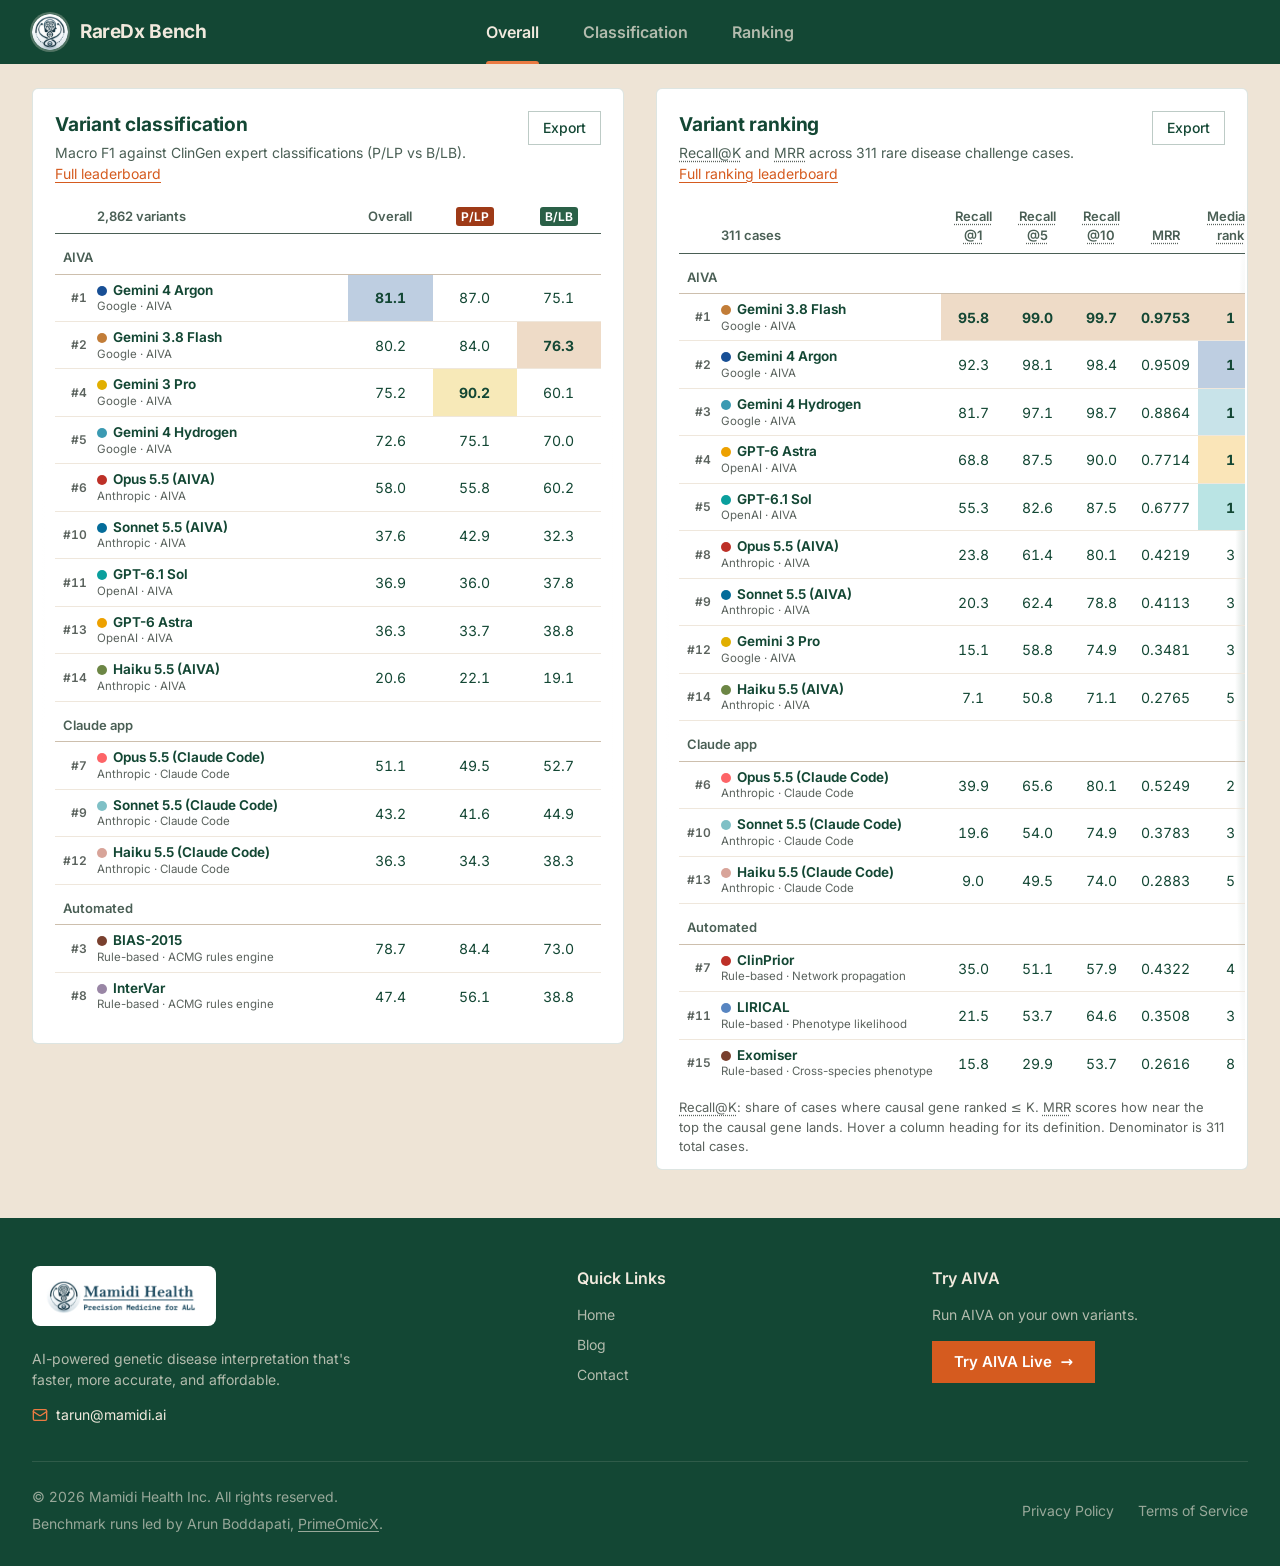
==== dashboard/index.html @ 587b8fe0 "feat(ranking): add metric hover definitions and drop NDCG@10 Add plain language hover definitions fo" ====
<!DOCTYPE html>
<html lang="en">
<head>
<meta charset="UTF-8">
<meta name="viewport" content="width=device-width, initial-scale=1">
<meta http-equiv="Cache-Control" content="no-cache, no-store, must-revalidate">
<meta http-equiv="Pragma" content="no-cache">
<meta http-equiv="Expires" content="0">
<title>RareDx Bench: Rare Disease Diagnostics Benchmark</title>
<link rel="icon" type="image/png" href="[data-uri]">
<style id="fontFaces">@font-face{font-family:'Inter';font-style:normal;font-weight:400 700;font-display:swap;src:url([data-uri]) format('woff2');unicode-range:U+0000-00FF, U+0131, U+0152-0153, U+02BB-02BC, U+02C6, U+02DA, U+02DC, U+0304, U+0308, U+0329, U+2000-206F, U+20AC, U+2122, U+2191, U+2193, U+2212, U+2215, U+FEFF, U+FFFD}
@font-face{font-family:'Source Code Pro';font-style:normal;font-weight:400 700;font-display:swap;src:url([data-uri]) format('woff2');unicode-range:U+0000-00FF, U+0131, U+0152-0153, U+02BB-02BC, U+02C6, U+02DA, U+02DC, U+0304, U+0308, U+0329, U+2000-206F, U+20AC, U+2122, U+2191, U+2193, U+2212, U+2215, U+FEFF, U+FFFD}</style>
<style>
:root {
  color-scheme: light;
  --font: Inter, system-ui, -apple-system, "Segoe UI", Roboto, sans-serif;
  --font-mono: "Source Code Pro", ui-monospace, "SF Mono", Menlo, Consolas, monospace;
  --page: #eee4d6;
  --surface: #ffffff;
  --surface-2: #f7f1e8;
  --text: #134734;
  --text-2: #4a5f55;
  --muted: #5b635e;
  --best-mix: 28%;
  --grid: #efe7dc;
  --axis: #cdbfad;
  --border: rgba(19, 71, 52, 0.14);
  --border-strong: rgba(19, 71, 52, 0.28);
  --s1: #134734;
  --s2: #d55b1f;
  --seq-lo: #f5efe6;
  --seq-hi: #134734;
  --seq-ink: #ffffff;
  --good: #1d7a4c;
  --critical: #c0362c;
  --accent: #d55b1f;
  --accent-ink: #ffffff;
  --focus: #d55b1f;
  /* ACMG tiers, pathogenic to benign: dark ends, light centre */
  --tier-p: #9e3a17;
  --tier-lp: #e3a07a;
  --tier-vus: #d3c6b0;
  --tier-lb: #9cc0a8;
  --tier-b: #2a6047;
}

* { box-sizing: border-box; }
/* No elastic overscroll: on macOS it pulls the page past its edges and shows
   the beige page colour above the green header. */
html { -webkit-text-size-adjust: 100%; overscroll-behavior-y: none; }
body {
  margin: 0;
  background: var(--page);
  color: var(--text);
  font: 15px/1.5 var(--font);
  font-feature-settings: "cv11", "ss01";
  -webkit-font-smoothing: antialiased;
}
.mono { font-family: var(--font-mono); font-size: 13px; }
.num { font-variant-numeric: tabular-nums; }
button, input, select { font: inherit; color: inherit; }
:focus-visible { outline: 2px solid var(--focus); outline-offset: 2px; border-radius: 4px; }
[hidden] { display: none !important; }
.sr-only { position: absolute; width: 1px; height: 1px; padding: 0; margin: -1px; overflow: hidden; clip: rect(0, 0, 0, 0); white-space: nowrap; border: 0; }

.wrap { max-width: 1680px; margin: 0 auto; padding: 0 16px; }
@media (min-width: 768px) { .wrap { padding: 0 32px; } }

/* Header: the green bar holds the benchmark tabs (centred) and system buttons */
.app-header, .site-footer {
  --bar: #134734; --bar-ink: #f1e9dd; --bar-ink-2: rgba(241, 233, 221, 0.72);
  --bar-line: rgba(241, 233, 221, 0.28); --bar-accent: #ea7a42;
  background: var(--bar); color: var(--bar-ink);
}
.app-header :focus-visible { outline-color: var(--bar-ink); }
.bar { display: grid; grid-template-columns: minmax(0, 1fr) auto minmax(0, 1fr); align-items: stretch; column-gap: 24px; min-height: 64px; }
.brand { display: flex; align-items: center; gap: 12px; min-width: 0; justify-self: start; }
.brand-logo { display: block; flex-shrink: 0; border-radius: 50%; box-shadow: 0 0 0 2px var(--bar-line); }
.brand-logo img { display: block; width: 36px; height: 36px; border-radius: 50%; }
.brand h1 { margin: 0; font-size: 19px; font-weight: 700; letter-spacing: -0.02em; white-space: nowrap; }
.sections { display: flex; align-items: stretch; gap: 16px; justify-self: center; }
.section-tab {
  appearance: none; background: none; border: 0; position: relative; cursor: pointer;
  padding: 0 14px; min-height: 48px; font-size: 16px; font-weight: 600; color: var(--bar-ink-2); white-space: nowrap;
}
.section-tab::after { content: ""; position: absolute; left: 14px; right: 14px; bottom: 0; height: 3px; border-radius: 3px 3px 0 0; }
.section-tab:hover { color: var(--bar-ink); }
.section-tab[aria-selected="true"] { color: var(--bar-ink); }
.section-tab[aria-selected="true"]::after { background: var(--bar-accent); }
@media (max-width: 640px) {
  .bar { grid-template-columns: minmax(0, 1fr); row-gap: 6px; padding-top: 10px; }
  .sections { grid-column: 1 / -1; grid-row: 2; justify-self: stretch; gap: 0; }
  .section-tab { flex: 1; }
}
.btn {
  appearance: none; border: 1px solid var(--border-strong); background: var(--surface);
  border-radius: 0; padding: 6px 14px; font-size: 14px; font-weight: 500; cursor: pointer;
  line-height: 20px; white-space: nowrap;
}
.btn:hover { background: var(--surface-2); }
.btn-primary { background: var(--accent); color: var(--accent-ink); border-color: var(--accent); font-weight: 600; }
.btn-primary:hover { background: color-mix(in srgb, var(--accent) 88%, #000); border-color: color-mix(in srgb, var(--accent) 88%, #000); }

/* View bar: a white strip under the header. The views sit in a centred
   segmented switch, lined up with the benchmark tabs above; downloads sit right. */
.tab-bar { background: var(--surface); border-bottom: 1px solid var(--border); position: sticky; top: 0; z-index: 20; }
.viewrow { display: grid; grid-template-columns: minmax(0, 1fr) auto minmax(0, 1fr); align-items: center; column-gap: 24px; padding-top: 10px; padding-bottom: 10px; }
.viewrow .tabs { grid-column: 2; grid-row: 1; }
/* Each view's own controls (model selection, scale) sit at the left of the strip */
.view-tools { grid-column: 1; grid-row: 1; justify-self: start; min-width: 0; }
.vt { display: none; align-items: center; gap: 8px; }
body[data-tab="leaderboard"] .vt[data-for="leaderboard"],
body[data-tab="categories"] .vt[data-for="leaderboard"],
body[data-tab="confusion"] .vt[data-for="confusion"],
body[data-tab="criteria"] .vt[data-for="criteria"],
body[data-tab="ranking"] .vt[data-for="ranking"],
body[data-tab="distractors"] .vt[data-for="distractors"] { display: flex; }
.vt .lb-pick { display: flex; align-items: center; gap: 8px; }
.vt .picker-btn {
  display: inline-flex; align-items: center; gap: 8px; padding: 6px 12px; font-size: 14px; line-height: 20px;
  border-radius: 0; color: var(--text); font-weight: 500;
}
.vt .picker-btn::after {
  content: ""; width: 6px; height: 6px; margin-top: -3px; border-right: 1.5px solid currentColor; border-bottom: 1.5px solid currentColor;
  transform: rotate(45deg); opacity: 0.7;
}
.vt .picker-btn[aria-expanded="true"]::after { transform: rotate(-135deg); margin-top: 3px; }
.vt [id$="AllBtn"] { padding: 6px 4px; border: 0; background: none; color: var(--text-2); text-decoration: underline; text-underline-offset: 3px; }
.vt [id$="AllBtn"]::after { content: none; }
.vt [id$="AllBtn"]:hover { color: var(--text); background: none; }
.vt .seg button { padding-top: 4px; padding-bottom: 4px; }
.bench-actions { grid-column: 3; grid-row: 1; justify-self: end; display: flex; flex-wrap: wrap; align-items: center; gap: 8px; }
.tabs {
  display: inline-flex; gap: 2px; padding: 3px; border-radius: 10px;
  background: var(--surface-2); border: 1px solid var(--border);
  overflow-x: auto; scrollbar-width: none;
}
.tabs::-webkit-scrollbar { display: none; }
.tab {
  appearance: none; background: none; border: 1px solid transparent; border-radius: 7px;
  padding: 6px 18px; font-size: 14px; font-weight: 500; line-height: 20px; color: var(--text-2);
  cursor: pointer; white-space: nowrap; transition: background-color 0.15s, color 0.15s;
}
.tab:hover { color: var(--text); background: rgba(19, 71, 52, 0.05); }
.tab[aria-selected="true"] {
  color: var(--text); font-weight: 600; background: var(--surface); border-color: var(--border-strong);
  box-shadow: 0 1px 2px rgba(19, 71, 52, 0.08);
}
.btn-icon { display: inline-flex; align-items: center; gap: 6px; }
.btn-icon svg { flex-shrink: 0; }

main.wrap { padding-top: 24px; padding-bottom: 48px; }
.view { display: grid; gap: 20px; }
.view-head h2 { margin: 0; font-size: 26px; font-weight: 700; letter-spacing: -0.02em; }
.view-head p { margin: 4px 0 0; color: var(--text-2); max-width: 120ch; }
.view-head .sr-only + p { margin-top: 0; }

/* Panels: every figure sits on a white card; the main figure of each tab
   (.fig-main) gets a larger title. */
.card { background: var(--surface); border: 1px solid var(--border); border-radius: 6px; padding: 22px; min-width: 0; }
.card.fig-main + .card { margin-top: 12px; }
.fig-main .card-head h3 { font-size: 19px; }

/* ACMG tier chips */
.tier { display: inline-block; min-width: 30px; padding: 0 5px; border-radius: 3px; font-size: 12px; font-weight: 650; line-height: 19px; text-align: center; white-space: nowrap; background: var(--t); color: var(--t-ink); }
.tier-p { --t: var(--tier-p); --t-ink: #ffffff; }
.tier-lp { --t: var(--tier-lp); --t-ink: var(--text); }
.tier-vus { --t: var(--tier-vus); --t-ink: var(--text); }
.tier-lb { --t: var(--tier-lb); --t-ink: var(--text); }
.tier-b { --t: var(--tier-b); --t-ink: #ffffff; }
.card-head { display: flex; flex-wrap: wrap; gap: 12px; align-items: flex-start; justify-content: space-between; margin-bottom: 16px; }
.card-head h3 { margin: 0; font-size: 17px; font-weight: 700; letter-spacing: -0.01em; }
.card-head p { margin: 2px 0 0; color: var(--text-2); font-size: 14px; max-width: 120ch; }
.card-head > div:first-child { flex: 1 1 320px; min-width: 0; }
.controls { display: flex; flex-wrap: wrap; gap: 8px; align-items: center; }
.grid-2 { display: grid; gap: 20px; grid-template-columns: minmax(0, 1fr); }
@media (min-width: 1024px) { .grid-2 { grid-template-columns: repeat(2, minmax(0, 1fr)); } }
.note { color: var(--muted); font-size: 13px; margin: 12px 0 0; }

/* Form controls */
.seg { flex-wrap: wrap; max-width: 100%; display: inline-flex; border: 1px solid var(--border-strong); border-radius: 2px; padding: 2px; gap: 2px; background: var(--surface); }
.seg button { appearance: none; border: 0; background: none; padding: 3px 10px; border-radius: 0; font-size: 13px; font-weight: 500; color: var(--text-2); cursor: pointer; white-space: nowrap; }
.seg button:hover { color: var(--text); }
.seg button[aria-pressed="true"] { background: var(--text); color: var(--surface); }
.field { display: grid; gap: 4px; font-size: 13px; color: var(--text-2); }
select, input[type="search"], input[type="text"] {
  border: 1px solid var(--border-strong); background: var(--surface); border-radius: 2px;
  padding: 5px 8px; font-size: 14px; min-height: 32px; max-width: 100%;
}
input[type="search"] { width: 260px; }
.swatch { display: inline-block; width: 10px; height: 10px; border-radius: 50%; vertical-align: -1px; margin-right: 6px; }
.legend { display: flex; flex-wrap: wrap; gap: 14px; font-size: 13px; color: var(--text-2); }

/* Tables */
.table-wrap {
  overflow-x: auto; margin: 0 -20px; padding: 0 20px;
  background:
    linear-gradient(90deg, var(--surface) 30%, transparent) left / 24px 100% no-repeat local,
    linear-gradient(270deg, var(--surface) 30%, transparent) right / 24px 100% no-repeat local,
    radial-gradient(farthest-side at 0 50%, rgba(19, 71, 52, 0.16), transparent) left / 10px 100% no-repeat scroll,
    radial-gradient(farthest-side at 100% 50%, rgba(19, 71, 52, 0.16), transparent) right / 10px 100% no-repeat scroll;
}
table { border-collapse: collapse; width: 100%; font-size: 14px; }
th { text-align: left; font-weight: 500; color: var(--text-2); font-size: 13px; padding: 8px 10px; border-bottom: 1px solid var(--axis); white-space: nowrap; vertical-align: bottom; }
td { padding: 9px 10px; border-bottom: 1px solid var(--grid); vertical-align: middle; }
tbody tr:last-child td { border-bottom: 0; }
th.r, td.r { text-align: right; }
th.c, td.c { text-align: center; }
td.num, th.num { font-variant-numeric: tabular-nums; }
tbody tr.row-link { cursor: pointer; }
tbody tr.row-link:hover td { background: var(--surface-2); }
.th-sort { appearance: none; background: none; border: 0; padding: 0; color: inherit; font: inherit; cursor: pointer; text-align: inherit; display: inline-flex; flex-direction: column; align-items: inherit; }
.th-sort:hover { color: var(--text); }
th[aria-sort] .th-sort { color: var(--text); }
.th-sub { font-size: 12px; color: var(--muted); font-weight: 400; }
.sort-ind { font-size: 11px; margin-left: 2px; }
.model-cell { display: flex; flex-direction: column; min-width: 180px; }
.model-name { font-weight: 600; }
.model-meta { font-size: 13px; color: var(--text-2); }
.rank { color: var(--muted); width: 28px; font-variant-numeric: tabular-nums; }
.pill { display: inline-block; font-size: 12px; font-weight: 500; padding: 0 6px; border-radius: 4px; border: 1px solid var(--border-strong); color: var(--text-2); margin-left: 6px; line-height: 18px; white-space: nowrap; }
.inline-bar { display: inline-flex; align-items: center; gap: 8px; justify-content: flex-end; }
.inline-bar .track { width: 72px; height: 6px; border-radius: 3px; background: var(--grid); overflow: hidden; }
.inline-bar .fill { display: block; height: 100%; background: var(--s1); border-radius: 0 3px 3px 0; }
.pos { color: var(--good); }
.neg { color: var(--critical); }

/* Heatmap tables */
table.heat td.h { text-align: center; font-variant-numeric: tabular-nums; border: 2px solid var(--surface); border-radius: 4px; padding: 7px 6px; min-width: 56px; font-size: 13px; }
table.heat th.colh { text-align: center; white-space: normal; min-width: 64px; max-width: 96px; line-height: 1.3; }
table.heat td.rowh { white-space: nowrap; font-weight: 500; border-bottom: 0; }
table.heat td { border-bottom: 0; }
table.heat tr.group td { font-size: 13px; font-weight: 600; color: var(--text-2); padding-top: 14px; }
.scale { display: flex; align-items: center; gap: 8px; font-size: 13px; color: var(--text-2); }
.scale .ramp { width: 120px; height: 8px; border-radius: 4px; background: linear-gradient(90deg, var(--seq-lo), var(--seq-hi)); border: 1px solid var(--border); }

/* Confusion matrix */
/* Square cells (size set per table by confusionTable); each matrix is as wide as its cells */
table.cm { width: auto; }
table.cm th.colh, table.cm td.h { width: var(--cm-cell); min-width: var(--cm-cell); max-width: var(--cm-cell); }
table.cm td.h { position: relative; height: var(--cm-cell); padding: 0; }
table.cm tfoot th { border-bottom: 0; vertical-align: top; }
table.cm th.cm-axt { text-align: center; font-size: 13px; font-weight: 600; color: var(--text-2); padding: 2px 0 0; border-bottom: 0; }
table.cm td.cm-ylab { width: 20px; padding: 0 2px 0 0; vertical-align: middle; }
table.cm td.cm-ylab svg { display: block; overflow: visible; }
.cm-ylab text { fill: var(--text-2); font-size: 13px; font-weight: 600; }
table.cm td.diag { font-weight: 650; }
table.cm td.xdir { background: color-mix(in srgb, var(--critical) 16%, var(--surface)); color: var(--critical); font-weight: 650; }
.cm-lab { font-size: 13px; font-weight: 650; color: var(--text); white-space: nowrap; }
table.cm td.rowh { text-align: right; padding-right: 8px; }
.cm-title { font-size: 14px; font-weight: 600; margin: 0 0 10px; display: flex; align-items: center; }

.empty { color: var(--muted); padding: 24px 0; text-align: center; }
/* Tooltip */
#tip {
  position: fixed; z-index: 100; pointer-events: none; max-width: 300px;
  background: var(--text); color: var(--surface); font-size: 13px; line-height: 1.45;
  padding: 7px 9px; border-radius: 6px; white-space: pre-line; font-variant-numeric: tabular-nums;
}

/* Dialog */
.btn:disabled { opacity: 0.5; cursor: default; }
.toast { position: fixed; bottom: 20px; left: 50%; transform: translateX(-50%); background: var(--text); color: var(--surface); padding: 9px 14px; border-radius: 8px; font-size: 14px; z-index: 110; max-width: calc(100vw - 32px); }

.page-note { margin: 0; color: var(--muted); font-size: 13px; padding-top: 24px; }
.page-note:empty { display: none; }

/* Site footer: the company footer from mamidi.ai, plus the benchmark's provenance */
.site-footer :focus-visible { outline-color: var(--bar-ink); }
.sf-grid { display: grid; grid-template-columns: minmax(0, 1.6fr) minmax(0, 1fr) minmax(0, 1fr); gap: 32px 40px; padding: 48px 0 32px; }
.site-footer h3 { margin: 0 0 14px; font-size: 16px; font-weight: 600; color: var(--bar-ink); }
.site-footer p, .site-footer li { font-size: 14px; color: var(--bar-ink-2); }
.site-footer p { margin: 0; }
.site-footer ul { list-style: none; margin: 0; padding: 0; display: grid; gap: 9px; }
.site-footer a { color: var(--bar-ink-2); text-decoration: none; transition: color 0.15s; }
.site-footer a:hover { color: var(--bar-accent); }
.sf-brand .sf-mail { color: var(--bar-ink); }
.sf-logo { display: inline-block; margin-bottom: 16px; padding: 10px 12px; background: #ffffff; border-radius: 8px; }
.sf-logo img { display: block; height: 40px; width: auto; }
.sf-brand p { max-width: 36ch; margin-bottom: 14px; }
.sf-mail { display: inline-flex; align-items: center; gap: 8px; font-size: 14px; }
.sf-mail svg { color: var(--bar-accent); flex-shrink: 0; }
.sf-bottom { display: flex; flex-wrap: wrap; align-items: center; justify-content: space-between; gap: 12px 24px; padding: 24px 0 32px; border-top: 1px solid rgba(241, 233, 221, 0.12); }
.sf-bottom p, .sf-bottom a { font-size: 14px; color: rgba(241, 233, 221, 0.6); }
.sf-credits { display: grid; gap: 6px; }
.sf-credits a { text-decoration: underline; text-underline-offset: 2px; }
.sf-legal { display: flex; gap: 24px; }
.sf-cta p { margin-bottom: 16px; }
.site-footer a.sf-btn {
  display: inline-flex; align-items: center; gap: 8px; padding: 10px 22px;
  background: #d55b1f; color: #ffffff; font-size: 15px; font-weight: 600; transition: background-color 0.15s;
}
.site-footer a.sf-btn:hover { background: color-mix(in srgb, #d55b1f 90%, #000); color: #ffffff; }
@media (max-width: 900px) { .sf-grid { grid-template-columns: repeat(2, minmax(0, 1fr)); } .sf-brand { grid-column: 1 / -1; } }
@media (max-width: 560px) { .sf-grid { grid-template-columns: minmax(0, 1fr); padding-top: 36px; } }
.card-head > .legend { order: 10; flex-basis: 100%; }
.card-head > .fig-export { margin-left: auto; }
.card-head > .controls + .fig-export, .card-head > .seg + .fig-export, .card-head > .field + .fig-export { margin-left: 0; }
@media (max-width: 767px) { .tab-bar { position: static; } }

/* Leaderboard landing */

/* Overall section hides the view bar chrome */
body[data-section="overall"] .tab-bar { display: none; }

/* Section chrome visibility */
body[data-section="ranking"] .cls-only,
body[data-section="overall"] .cls-only,
body[data-section="ranking"] #archivedNote { display: none; }
body:not([data-section="ranking"]) .rk-only { display: none; }
.ov-link { appearance: none; border: 0; background: none; padding: 0; color: var(--accent); font: inherit; cursor: pointer; text-decoration: underline; text-underline-offset: 3px; }
.ov-link:hover { color: color-mix(in srgb, var(--accent) 80%, #000); }
.rank-empty { padding: 48px 24px; text-align: center; }
.rank-empty h3 { margin: 0; font-size: 19px; font-weight: 700; }
.rank-empty p { margin: 6px auto 0; color: var(--text-2); max-width: 52ch; }
.lb-card { padding-bottom: 12px; }
table.lb td { padding-top: 13px; padding-bottom: 13px; }
.lb-rank { display: inline-block; min-width: 24px; font-size: 19px; font-weight: 600; font-variant-numeric: tabular-nums; color: var(--muted); }
.lb-rank.top { color: var(--text); }
table.lb .model-name { font-size: 15px; }
table.lb th { vertical-align: bottom; }
table.lb th .th-sort, table.lb th.r > span { display: inline-flex; flex-direction: column; }
table.lb th.r > span + .th-sub { display: block; }
table.lb th.lb-active-h { color: var(--text); width: 30%; }
table.lb td:nth-child(2) { min-width: 240px; }
table.lb .model-meta { white-space: nowrap; }
.lb-bar { display: flex; align-items: center; gap: 10px; min-width: 200px; }
.lb-track { flex: 1; height: 10px; border-radius: 5px; background: var(--grid); overflow: hidden; }
.lb-fill { display: block; height: 100%; border-radius: 5px; }
.lb-val { min-width: 44px; text-align: right; font-size: 16px; font-weight: 600; font-variant-numeric: tabular-nums; }
table.lb td.lb-active { padding-left: 16px; }
table.lb td.lb-best { font-weight: 700; }
table.lb tr.row-link:focus-visible td { background: var(--surface-2); }
table.lb tr.row-link:hover td:nth-child(2) .model-name { text-decoration: underline; text-underline-offset: 3px; }
tr.lb-divider td { text-transform: none; letter-spacing: 0; font-size: 13px; font-weight: 500; }
@media (max-width: 640px) {
  table.cards.lb td.rank { display: flex; justify-content: flex-start; padding-bottom: 0; }
  table.cards.lb td.rank::before { content: "Rank"; margin-right: 8px; align-self: center; }
  table.cards.lb td:nth-child(2) { justify-content: flex-start; text-align: left; padding-bottom: 6px; }
  table.cards.lb td:nth-child(2)::before { content: none; }
  table.cards.lb td:nth-child(2) .model-cell { text-align: left; }
  table.cards.lb td::before { font-weight: 400; }
  table.cards.lb .model-meta { white-space: normal; }
  table.lb .lb-bar { min-width: 0; width: 60%; }
}

/* Model pickers */
@media (max-width: 767px) {
  .viewrow { display: flex; flex-direction: column; align-items: stretch; gap: 8px; }
  .tabs { display: flex; order: 1; }
  .view-tools { order: 2; }
  .vt { flex-wrap: wrap; }
  .bench-actions { order: 3; }
  .tab { flex: 1 0 auto; padding-left: 10px; padding-right: 10px; font-size: 13.5px; }
  .bench-actions .btn { flex: 1 1 auto; justify-content: center; }
}
.chips { display: flex; flex-wrap: wrap; gap: 4px; }

.picker { position: relative; }
.picker-btn { padding: 2px 10px; font-size: 13px; line-height: 18px; border-radius: 999px; }
.picker-pop { position: absolute; z-index: 40; top: calc(100% + 6px); left: 0; width: min(360px, calc(100vw - 32px)); background: var(--surface); border: 1px solid var(--border-strong); border-radius: 14px; box-shadow: 0 12px 32px rgba(0, 0, 0, 0.16); padding: 10px; }
@media (max-width: 640px) { .picker-pop { position: fixed; left: 16px; right: 16px; top: auto; width: auto; } }
.picker-pop input[type="search"] { width: 100%; }
.picker-list { max-height: 340px; overflow-y: auto; margin-top: 8px; }
.pk-group + .pk-group { margin-top: 8px; padding-top: 8px; border-top: 1px solid var(--grid); }
.pk-head { display: flex; justify-content: space-between; align-items: center; font-size: 13px; font-weight: 600; color: var(--text-2); padding: 2px 4px 4px; }
.pk-all { appearance: none; border: 0; background: none; color: var(--focus); font-size: 13px; cursor: pointer; text-transform: none; letter-spacing: 0; font-weight: 500; }
.pk-item { display: grid; grid-template-columns: auto auto minmax(0, 1fr); align-items: center; column-gap: 6px; padding: 5px 4px; border-radius: 6px; font-size: 14px; cursor: pointer; }
.pk-item:hover { background: var(--surface-2); }
.pk-item small { grid-column: 3; font-size: 12px; color: var(--muted); }
.pk-item .swatch { margin: 0; }
.pk-item.off { opacity: 0.45; cursor: default; }
.picker-note { margin: 8px 4px 0; font-size: 12px; color: var(--muted); }

.lb-pick { display: flex; flex-wrap: wrap; align-items: center; justify-content: flex-end; gap: 6px 8px; }

/* Leaderboard table: measures as rows, models as columns */
table.lbt { font-size: 14px; border-collapse: separate; border-spacing: 0; width: auto; }
table.lbt th, table.lbt td { padding: 8px 8px; border-bottom: 1px solid var(--grid); }
table.lbt thead th { vertical-align: bottom; border-bottom: 1.5px solid var(--text-2); }
table.lbt .lbt-first { position: sticky; left: 0; z-index: 2; background: var(--surface); text-align: left; min-width: 200px; width: 1%; white-space: nowrap; }
table.lbt thead .lbt-first { font-size: 13px; font-weight: 600; color: var(--text-2); }
tr.lbt-groups th { border-bottom: 0; padding-bottom: 2px; }
th.lbt-group { text-align: center; font-size: 13px; font-weight: 600; color: var(--text-2); }
th.lbt-group > * { display: block; }
table.lbt .lbt-gs { border-left: 1px solid var(--axis); }
th.lbt-group::after { content: ""; display: block; height: 2px; margin: 4px 6px 0; background: var(--axis); border-radius: 1px; }
th.lbt-nh { text-align: left; font-size: 13px; font-weight: 600; color: var(--text-2); min-width: 80px; width: 1%; white-space: nowrap; padding-left: 12px; padding-right: 18px; }
table.lbt th.lbt-model { text-align: center; min-width: 76px; max-width: 120px; white-space: normal; }
.lbt-name { appearance: none; border: 0; background: none; padding: 0; font: inherit; color: var(--text); cursor: pointer; display: flex; flex-direction: column; align-items: center; gap: 2px; width: 100%; }
button.lbt-name:hover .lbt-label { text-decoration: underline; text-underline-offset: 3px; }
.lbt-name.lbt-static { cursor: default; }
.lbt-rank { font-size: 12px; font-weight: 600; color: var(--muted); font-variant-numeric: tabular-nums; }
.lbt-label { font-size: 13px; font-weight: 650; line-height: 1.3; text-align: center; white-space: normal; overflow-wrap: anywhere; }
.lbt-label .swatch { margin-right: 4px; }
.lbt-meta { font-size: 11.5px; font-weight: 400; color: var(--muted); line-height: 1.3; }
td.lbt-v { text-align: center; font-variant-numeric: tabular-nums; }
td.lbt-v.best { font-weight: 700; }
td.lbt-v.partial { font-style: italic; color: var(--text-2); }
td.lbt-v.na { color: var(--muted); }
td.lbt-n { text-align: left; white-space: nowrap; font-variant-numeric: tabular-nums; color: var(--text-2); font-size: 13px; width: 1%; padding-left: 12px; padding-right: 18px; }
td.lbt-n.small { color: var(--muted); }
.lbt-nv { display: inline-block; min-width: 32px; text-align: right; }
.lbt-nbar { display: inline-block; width: 40px; height: 6px; margin-left: 6px; background: var(--grid); border-radius: 3px; vertical-align: 1px; overflow: hidden; }
.lbt-nbar span { display: block; height: 100%; background: var(--text-2); border-radius: 3px; }
.lbt-row { font-weight: 500; }
td.lbt-first.indent { padding-left: 22px; }
.lbt-row .tier { margin-right: 8px; }
.def-term { cursor: help; text-decoration: underline dotted; text-decoration-color: var(--muted); text-underline-offset: 3px; }
.lbt-dag { color: var(--muted); font-weight: 600; margin-left: 2px; }
tr.lbt-small .lbt-row { color: var(--text-2); }
tr.lbt-overall td { font-size: 15px; }
tr.lbt-overall .lbt-row { font-weight: 700; }
tr.lbt-overall td.lbt-v { font-weight: 650; }
tr.lbt-sec td { font-size: 13px; font-weight: 600; color: var(--text-2); background: var(--surface); padding-top: 16px; padding-bottom: 6px; border-bottom: 1px solid var(--axis); }
@media (max-width: 640px) { table.lbt .lbt-first { min-width: 150px; } .lbt-nbar { display: none; } th.lbt-nh, td.lbt-n { min-width: 56px; } }

/* Leaderboard scatter */
.scatter { display: block; overflow: visible; }
.sc-grid { stroke: var(--grid); stroke-width: 1; }
.sc-axis { stroke: var(--axis); stroke-width: 1; }
.sc-tick { fill: var(--muted); font-size: 12px; }
.sc-axl { fill: var(--text); font-size: 13px; font-weight: 600; }
.sc-lbl { fill: var(--text); font-size: 13px; font-weight: 500; paint-order: stroke; stroke: var(--surface); stroke-width: 4px; stroke-linejoin: round; }
.sc-key { margin-bottom: 10px; }
.sc-pt { cursor: pointer; transition: opacity 0.12s; }
.scatter.hl .sc-pt { opacity: 0.25; }
.scatter.hl .sc-pt.on { opacity: 1; }
.scatter.hl .sc-pt.on circle { stroke-width: 3; }

/* ACMG criteria dot grid: criteria down, models across, dot area = share of variants */
table.cg td.cg-c { padding: 3px 6px; text-align: center; }
table.cg td.cg-c.na { color: var(--muted); }
.cg-cell { display: inline-flex; align-items: center; gap: 4px; vertical-align: middle; }
.cg-dot-box { display: inline-flex; align-items: center; justify-content: center; width: 28px; height: 28px; flex-shrink: 0; }
.cg-dot { display: block; border-radius: 50%; }
.cg-dot.cg-zero { width: 5px; height: 5px; border: 1px solid var(--axis); }
.cg-v { min-width: 30px; text-align: left; font-size: 12px; color: var(--text-2); font-variant-numeric: tabular-nums; }
table.cg td.cg-label { min-width: 72px; white-space: nowrap; line-height: 1.3; padding-top: 5px; padding-bottom: 5px; }
.cg-code { display: inline-block; min-width: 46px; vertical-align: top; font-weight: 600; color: var(--text); }
table.cg tr.cg-str td { font-size: 12px; font-weight: 500; color: var(--muted); padding-top: 10px; padding-bottom: 2px; border-bottom: 0; }
table.cg.compact td.cg-c { padding: 2px 3px; }
.cg-key { display: flex; align-items: center; gap: 14px; font-size: 13px; color: var(--text-2); }
.cg-key > span { display: inline-flex; align-items: center; gap: 2px; }

/* Wide tables: first column stays put while scrolling sideways */
#agreeHeat th:first-child, #agreeHeat td:first-child { position: sticky; left: 0; z-index: 1; background: var(--surface); }

/* Phones: wide tables become one card per row */
@media (max-width: 640px) {
  table.cards thead { display: none; }
  table.cards, table.cards tbody, table.cards tr, table.cards td { display: block; width: 100%; }
  table.cards tr { border: 1px solid var(--border); border-radius: 8px; padding: 8px 12px; margin-bottom: 10px; }
  table.cards tr.grp-row { border: 0; padding: 0; }
  table.cards td { border: 0; padding: 4px 0; display: flex; justify-content: space-between; align-items: flex-start; gap: 12px; text-align: right; position: static !important; background: none !important; }
  table.cards td::before { content: attr(data-label); color: var(--text-2); font-size: 13px; text-align: left; flex-shrink: 0; }
  table.cards td:not([data-label])::before { content: none; }
  table.cards td.rank { display: none; }
  table.cards .model-cell, table.cards .disease { min-width: 0; max-width: none; text-align: right; }
  table.cards .inline-bar .track { display: none; }
  .table-wrap:has(table.cards) { margin: 0; padding: 0; }
}

table.heat.compact td.h { min-width: 26px; height: 26px; padding: 0; }
table.heat.compact th.colh { min-width: 26px; max-width: 56px; font-size: 11px; }

/* Confusion grid and tables */
.cm-grid { display: grid; gap: 40px 48px; grid-template-columns: repeat(auto-fill, minmax(min(100%, 340px), 1fr)); }
tr.row-link.focus td { background: var(--surface-2); }
tr.row-link.focus td:first-child { box-shadow: inset 3px 0 0 var(--mc); }
.grp-toggle { appearance: none; border: 0; background: none; padding: 0; font: inherit; color: inherit; text-transform: inherit; letter-spacing: inherit; cursor: pointer; }
.grp-n { font-weight: 400; color: var(--muted); text-transform: none; letter-spacing: 0; margin-left: 4px; }
.pill-strong { color: var(--text); border-color: var(--text-2); }
.model-name .swatch, .lbl .swatch, .rowh .swatch, .cm-title .swatch { margin-right: 6px; }
th.selcol { color: var(--text); }

/* Exports render on pure white */
:root.exporting-root { --surface: #ffffff; }

/* Figure export */
.fig-export { position: relative; }
.fig-export summary { list-style: none; }
.fig-export summary::-webkit-details-marker { display: none; }
.fig-export .menu {
  position: absolute; right: 0; top: calc(100% + 4px); z-index: 30; min-width: 168px;
  background: var(--surface); border: 1px solid var(--border-strong); border-radius: 8px;
  padding: 4px; display: grid; box-shadow: 0 8px 24px rgba(0, 0, 0, 0.12);
}
.fig-export .menu button { appearance: none; border: 0; background: none; text-align: left; padding: 6px 10px; border-radius: 4px; font-size: 14px; cursor: pointer; }
.fig-export .menu button:hover { background: var(--surface-2); }
.fig-export .menu .menu-note { font-size: 12px; color: var(--muted); padding: 4px 10px 2px; }
.card.exporting .table-wrap { overflow: visible; }


/* Overall: the two snapshot cards side by side; models down the side, measures across */
.ov-grid { display: grid; grid-template-columns: repeat(2, minmax(0, 1fr)); gap: 32px; align-items: start; }
.ov-grid > .card.fig-main + .card { margin-top: 0; }
@media (max-width: 1100px) { .ov-grid { grid-template-columns: minmax(0, 1fr); } }
table.ovt { font-size: 14px; width: 100%; border-collapse: separate; border-spacing: 0; }
table.ovt th, table.ovt td { padding: 7px 8px; border-bottom: 1px solid var(--grid); }
table.ovt thead th { border-bottom: 1.5px solid var(--text-2); font-size: 13px; font-weight: 600; color: var(--text-2); vertical-align: bottom; }
table.ovt th.ovt-m { text-align: center; min-width: 64px; max-width: 150px; white-space: normal; overflow-wrap: anywhere; hyphens: auto; }
table.ovt .ovt-gs { border-left: 1px solid var(--axis); }
table.ovt tr.ovt-groups th { border-bottom: 0; padding-bottom: 2px; }
table.ovt th.ovt-group { text-align: center; font-size: 13px; font-weight: 600; color: var(--text-2); }
table.ovt th.ovt-group::after { content: ""; display: block; height: 2px; margin: 4px 6px 0; background: var(--axis); border-radius: 1px; }
table.ovt .ovt-link { align-items: flex-start; text-align: left; }
table.ovt .ovt-link .ovt-label { text-align: left; }
#lbTable.ovt, #rkTable.ovt { width: auto; }
#lbTable .ovt-name, #rkTable .ovt-name { position: sticky; left: 0; z-index: 2; background: var(--surface); }
table.ovt .ovt-rank { width: 1%; text-align: right; color: var(--muted); font-size: 12px; font-weight: 600; font-variant-numeric: tabular-nums; padding-right: 2px; }
table.ovt .ovt-name { text-align: left; font-weight: 500; color: var(--text); white-space: nowrap; }
table.ovt thead .ovt-name { color: var(--text-2); font-weight: 600; font-size: 13px; }
.ovt-label { display: block; font-size: 13.5px; font-weight: 650; line-height: 1.3; }
table.ovt .lbt-meta { display: block; }
table.ovt tbody tr:last-child > * { border-bottom: 0; }
table.ovt tr.ovt-sec th { text-align: left; font-size: 13px; font-weight: 600; color: var(--text-2); padding-top: 14px; padding-bottom: 6px; border-bottom: 1px solid var(--axis); }
</style>
</head>
<body>

<header class="app-header">
  <div class="wrap bar">
    <div class="brand">
      <a class="brand-logo" href="https://mamidi.ai/" target="_blank" rel="noopener"><img src="[data-uri]" alt="Mamidi Health" width="36" height="36"></a>
      <h1>RareDx Bench</h1>
    </div>
    <nav class="sections" role="tablist" aria-label="Benchmarks">
      <button class="section-tab" role="tab" type="button" data-section="overall">Overall</button>
      <button class="section-tab" role="tab" type="button" data-section="classification">Classification</button>
      <button class="section-tab" role="tab" type="button" data-section="ranking">Ranking</button>
    </nav>
  </div>
</header>

<div class="tab-bar">
  <div class="wrap viewrow">
    <div class="view-tools">
      <div class="vt" data-for="leaderboard">
        <div class="lb-pick">
          <div class="picker">
            <button type="button" class="btn picker-btn" id="lbPickBtn" aria-haspopup="true" aria-expanded="false">Choose models</button>
            <div class="picker-pop" id="lbPickPop" hidden>
              <input type="search" id="lbPickQ" placeholder="Search models" aria-label="Search models">
              <div class="picker-list" id="lbPickList"></div>
              <p class="picker-note">The leaderboard, scatter and agreement heatmap show only the selected models.</p>
            </div>
          </div>
          <button type="button" class="btn picker-btn" id="lbAllBtn" hidden>Show all</button>
        </div>
        <div class="seg" id="lbScaleSeg" role="group" aria-label="Classification scale for every leaderboard figure">
          <button data-v="2" type="button">2-class</button><button data-v="4" type="button">4-class</button>
        </div>
      </div>
      <div class="vt" data-for="confusion">
        <div class="lb-pick">
          <div class="picker">
            <button type="button" class="btn picker-btn" id="cmPickBtn" aria-haspopup="true" aria-expanded="false">Choose models</button>
            <div class="picker-pop" id="cmPickPop" hidden>
              <input type="search" id="cmPickQ" placeholder="Search models" aria-label="Search models">
              <div class="picker-list" id="cmPickList"></div>
              <p class="picker-note">Confusion matrices are drawn for the selected models only.</p>
            </div>
          </div>
          <button type="button" class="btn picker-btn" id="cmAllBtn" hidden>Show all</button>
        </div>
      </div>
      <div class="vt" data-for="criteria">
        <div class="lb-pick">
          <div class="picker">
            <button type="button" class="btn picker-btn" id="critPickBtn" aria-haspopup="true" aria-expanded="false">Choose models</button>
            <div class="picker-pop" id="critPickPop" hidden>
              <input type="search" id="critPickQ" placeholder="Search models" aria-label="Search models">
              <div class="picker-list" id="critPickList"></div>
              <p class="picker-note">The criteria charts show the selected models only.</p>
            </div>
          </div>
          <button type="button" class="btn picker-btn" id="critAllBtn" hidden>Show all</button>
        </div>
      </div>
      <div class="vt rk-only" data-for="distractors">
        <div class="lb-pick">
          <div class="picker">
            <button type="button" class="btn picker-btn" id="dxPickBtn" aria-haspopup="true" aria-expanded="false">Choose models</button>
            <div class="picker-pop" id="dxPickPop" hidden>
              <input type="search" id="dxPickQ" placeholder="Search models" aria-label="Search models">
              <div class="picker-list" id="dxPickList"></div>
              <p class="picker-note">The Why not top 1 chart shows only the selected models.</p>
            </div>
          </div>
          <button type="button" class="btn picker-btn" id="dxAllBtn" hidden>Show all</button>
        </div>
      </div>
      <div class="vt rk-only" data-for="ranking">
        <div class="lb-pick">
          <div class="picker">
            <button type="button" class="btn picker-btn" id="rkPickBtn" aria-haspopup="true" aria-expanded="false">Choose models</button>
            <div class="picker-pop" id="rkPickPop" hidden>
              <input type="search" id="rkPickQ" placeholder="Search models" aria-label="Search models">
              <div class="picker-list" id="rkPickList"></div>
              <p class="picker-note">The ranking leaderboard shows only the selected models.</p>
            </div>
          </div>
          <button type="button" class="btn picker-btn" id="rkAllBtn" hidden>Show all</button>
        </div>
      </div>
    </div>
    <nav class="tabs" role="tablist" aria-label="Views">
      <button class="tab cls-only" role="tab" data-tab="leaderboard">Leaderboard</button>
      <button class="tab cls-only" role="tab" data-tab="categories">Disease categories</button>
      <button class="tab cls-only" role="tab" data-tab="confusion">Confusion matrices</button>
      <button class="tab cls-only" role="tab" data-tab="criteria">ACMG criteria</button>
      <button class="tab rk-only" role="tab" data-tab="ranking">Leaderboard</button>
      <button class="tab rk-only" role="tab" data-tab="distractors">Why not top 1</button>
    </nav>
    <div class="bench-actions">
      <button class="btn btn-icon cls-only" id="csvBtn" type="button" title="Every benchmark variant with the expert classification and each model's call"><svg width="16" height="16" viewBox="0 0 16 16" fill="none" stroke="currentColor" stroke-width="1.6" stroke-linecap="round" stroke-linejoin="round" aria-hidden="true"><path d="M8 2.5v8M4.5 7 8 10.5 11.5 7M3 13.5h10"/></svg>Variants CSV</button>
      <button class="btn btn-icon rk-only" id="rkCsvBtn" type="button" title="Download 311 ranking benchmark cases with causal gene and model ranks"><svg width="16" height="16" viewBox="0 0 16 16" fill="none" stroke="currentColor" stroke-width="1.6" stroke-linecap="round" stroke-linejoin="round" aria-hidden="true"><path d="M8 2.5v8M4.5 7 8 10.5 11.5 7M3 13.5h10"/></svg>Cases CSV</button>
    </div>
  </div>
</div>

<main class="wrap">

  <!-- OVERALL: a snapshot of each benchmark -->
  <section class="view" id="view-overall" role="tabpanel" hidden>
    <h2 class="sr-only">Overall</h2>
    <div class="ov-grid">
    <div class="card fig-main lb-card" data-static>
      <div class="card-head">
        <div>
          <h3>Variant classification</h3>
          <p id="ovSub"></p>
        </div>
      </div>
      <div class="table-wrap"><table id="ovTable" class="ovt"></table></div>
      <p class="note" id="ovNote"></p>
    </div>
    <div class="card fig-main lb-card" data-static>
      <div class="card-head">
        <div>
          <h3>Variant ranking</h3>
          <p id="ovRankSub"></p>
        </div>
      </div>
      <div class="table-wrap"><table id="ovRankTable" class="ovt"></table></div>
      <p class="note" id="ovRankNote"></p>
    </div>
    </div>
  </section>

  <!-- LEADERBOARD -->
  <section class="view" id="view-leaderboard" role="tabpanel">
    <h2 class="sr-only">Leaderboard</h2>
    <div class="card fig-main lb-card" data-static>
      <div class="card-head">
        <div>
          <h3 id="lbTitle"></h3>
          <p id="lbSub"></p>
        </div>
      </div>
      <div class="table-wrap"><table id="lbTable" class="ovt"></table></div>
      <p class="note" id="lbNote"></p>
    </div>
    <div class="card" id="lbScatterCard" data-static>
      <div class="card-head">
        <div>
          <h3 id="scTitle"></h3>
          <p id="scSub"></p>
        </div>
      </div>
      <div id="lbScatter"></div>
    </div>
    <div class="card" id="agreeCard" data-static>
      <div class="card-head">
        <div><h3 id="agreeTitle"></h3><p id="agreeSub"></p></div>
        <div class="controls">
          <div class="scale"><span id="agreeMin"></span><span class="ramp"></span><span id="agreeMax"></span></div>
        </div>
      </div>
      <div class="table-wrap"><table class="heat" id="agreeHeat"></table></div>
      <p class="note" id="agreeNote"></p>
    </div>
  </section>

  <!-- DISEASE CATEGORIES -->
  <section class="view" id="view-categories" role="tabpanel" hidden>
    <h2 class="sr-only">Disease categories</h2>
    <div class="card fig-main lb-card" data-static>
      <div class="card-head">
        <div>
          <h3 id="catTitle"></h3>
          <p id="catSub"></p>
        </div>
      </div>
      <div class="table-wrap"><table id="catTable" class="lbt"></table></div>
      <p class="note" id="catNote"></p>
    </div>
  </section>

  <!-- CONFUSION -->
  <section class="view" id="view-confusion" role="tabpanel" hidden>
    <h2 class="sr-only">Confusion matrices</h2>
    <div class="card fig-main" data-static>
      <div class="card-head">
        <div><h3>Confusion matrices</h3><p id="cmSub"></p></div>
        <div class="controls">
          <div class="seg" id="cmScaleSeg" role="group" aria-label="Class granularity">
            <button data-v="4" type="button">4-class</button><button data-v="2" type="button">2-class</button>
          </div>
          <div class="seg" id="cmModeSeg" role="group" aria-label="Cell values">
            <button data-v="count" type="button">Counts</button><button data-v="pct" type="button">Row %</button>
          </div>
        </div>
      </div>
      <div class="cm-grid" id="cmGrid"></div>
    </div>
  </section>

  <!-- CRITERIA -->
  <section class="view" id="view-criteria" role="tabpanel" hidden>
    <h2 class="sr-only">ACMG/AMP criteria invoked</h2>
    <div class="card fig-main" data-static>
      <div class="card-head">
        <div><h3>ACMG criteria invoked</h3><p>Share of variants citing each criterion.<span class="ui-hint"> Hover a criterion for its definition, or a dot for the variant count.</span></p></div>
        <div class="cg-key" id="critKey" aria-hidden="true"></div>
      </div>
      <div class="table-wrap"><table class="lbt cg" id="critGrid"></table></div>
    </div>
  </section>

  <!-- VARIANT RANKING -->
  <section class="view" id="view-ranking" role="tabpanel" hidden>
    <h2 class="sr-only">Variant ranking leaderboard</h2>
    <div class="card fig-main lb-card" data-static>
      <div class="card-head">
        <div>
          <h3 id="rkTitle">Variant ranking (311 cases)</h3>
          <p id="rkSub"></p>
        </div>
      </div>
      <div class="table-wrap"><table id="rkTable" class="ovt"></table></div>
      <p class="note" id="rkNote"></p>
    </div>
  </section>

  <!-- WHY NOT TOP 1 -->
  <section class="view" id="view-distractors" role="tabpanel" hidden>
    <h2 class="sr-only">Why the causal gene was not ranked first</h2>
    <div class="card fig-main" data-static>
      <div class="card-head">
        <div>
          <h3 id="dxTitle">Why the causal gene was not ranked first</h3>
          <p id="dxSub"></p>
        </div>
        <div class="cg-key" id="dxKey" aria-hidden="true"></div>
      </div>
      <div class="table-wrap"><table class="lbt cg" id="dxGrid"></table></div>
      <p class="note" id="dxNote"></p>
    </div>
  </section>

  <p class="page-note" id="archivedNote"></p>
</main>

<footer class="site-footer">
  <div class="wrap">
    <div class="sf-grid">
      <div class="sf-brand">
        <a class="sf-logo" href="https://mamidi.ai/" target="_blank" rel="noopener"><img src="[data-uri]" alt="Mamidi Health" width="160" height="40"></a>
        <p>AI-powered genetic disease interpretation that's faster, more accurate, and affordable.</p>
        <a class="sf-mail" href="mailto:tarun@mamidi.ai"><svg width="16" height="16" viewBox="0 0 24 24" fill="none" stroke="currentColor" stroke-width="2" stroke-linecap="round" stroke-linejoin="round" aria-hidden="true"><rect x="2" y="4" width="20" height="16" rx="2"/><path d="m22 7-8.97 5.7a1.94 1.94 0 0 1-2.06 0L2 7"/></svg>tarun@mamidi.ai</a>
      </div>
      <div>
        <h3>Quick Links</h3>
        <ul>
          <li><a href="https://mamidi.ai/" target="_blank" rel="noopener">Home</a></li>
          <li><a href="https://mamidi.ai/blogs" target="_blank" rel="noopener">Blog</a></li>
          <li><a href="https://mamidi.ai/contact" target="_blank" rel="noopener">Contact</a></li>
        </ul>
      </div>
      <div class="sf-cta">
        <h3>Try AIVA</h3>
        <p>Run AIVA on your own variants.</p>
        <a class="sf-btn" href="https://chat.aivaportal.com" target="_blank" rel="noopener">Try AIVA Live <span aria-hidden="true">&rarr;</span></a>
      </div>
    </div>
    <div class="sf-bottom">
      <div class="sf-credits">
        <p>&copy; <span id="sfYear">2026</span> Mamidi Health Inc. All rights reserved.</p>
        <p>Benchmark runs led by Arun Boddapati, <a href="https://primeomicx.com/" target="_blank" rel="noopener">PrimeOmicX</a>.</p>
      </div>
      <nav class="sf-legal" aria-label="Legal">
        <a href="https://mamidi.ai/privacy-policy" target="_blank" rel="noopener">Privacy Policy</a>
        <a href="https://mamidi.ai/terms-of-service" target="_blank" rel="noopener">Terms of Service</a>
      </nav>
    </div>
  </div>
</footer>


<div id="tip" hidden></div>
<div class="toast" id="toast" hidden></div>

<script>
window.BENCHMARK_DATA = {"metadata":{"title":"RareDx Bench","subtitle":"An open rare disease diagnostics benchmark for any AI model or classical tool, scored against ClinGen expert classifications","evaluation_date":"November 19, 2026","total_variants":2862,"categories":["Cancer Predisposition","Metabolic Disorders","Cardiovascular Disorders","Hematologic Disorders","Immunodeficiency Disorders","Neurodevelopmental Disorders","Neuromuscular Disorders","Ophthalmologic Disorders","Hearing Disorders","RASopathies","Vascular Disorders","Epilepsy / Neurological","Other"],"classification_labels":["Pathogenic","Likely Pathogenic","Likely Benign","Benign"],"direction_labels":["pathogenic","benign"]},"models":[{"key":"aiva_opus_rerun","name":"Opus 5.5","short_name":"Opus 5.5","family":"Anthropic","is_anthropic":true,"type":"AIVA agent","color":"#BD3027","color_dark":"#D04438","description":"AIVA agent","section":"aiva","evaluated_count":2862,"total_cohort":2862,"coverage_pct":100.0,"exact_accuracy":12.37,"directional_accuracy":39.62,"macro_f1_5":22.21,"macro_f1_4":22.21,"macro_f1_3":58.03,"macro_f1_2":58.03,"critical_error_count":2,"critical_error_rate":0.07,"false_pathogenic_count":0,"false_benign_count":2,"avg_latency_sec":38.6,"per_class_5":{"Pathogenic":{"precision":93.85,"recall":9.18,"f1":16.72,"support":1329,"tp":122,"fp":8,"fn":1207},"Likely Pathogenic":{"precision":14.66,"recall":11.54,"f1":12.91,"support":962,"tp":111,"fp":646,"fn":851},"Likely Benign":{"precision":43.79,"recall":21.89,"f1":29.19,"support":338,"tp":74,"fp":95,"fn":264},"Benign":{"precision":58.75,"recall":20.17,"f1":30.03,"support":233,"tp":47,"fp":33,"fn":186}},"per_class_3":{"pathogenic":{"precision":100.0,"recall":38.72,"f1":55.82,"support":2291},"benign":{"precision":99.2,"recall":43.26,"f1":60.24,"support":571}}},{"key":"aiva_sonnet_rerun","name":"Sonnet 5.5","short_name":"Sonnet 5.5","family":"Anthropic","is_anthropic":true,"type":"AIVA agent","color":"#046C9A","color_dark":"#237CAB","description":"AIVA agent","section":"aiva","evaluated_count":2862,"total_cohort":2862,"coverage_pct":100.0,"exact_accuracy":3.28,"directional_accuracy":25.68,"macro_f1_5":6.01,"macro_f1_4":6.01,"macro_f1_3":37.57,"macro_f1_2":37.57,"critical_error_count":1,"critical_error_rate":0.03,"false_pathogenic_count":0,"false_benign_count":1,"avg_latency_sec":36.8,"per_class_5":{"Pathogenic":{"precision":89.29,"recall":1.88,"f1":3.68,"support":1329,"tp":25,"fp":3,"fn":1304},"Likely Pathogenic":{"precision":7.37,"recall":4.57,"f1":5.64,"support":962,"tp":44,"fp":553,"fn":918},"Likely Benign":{"precision":19.23,"recall":4.44,"f1":7.21,"support":338,"tp":15,"fp":63,"fn":323},"Benign":{"precision":30.3,"recall":4.29,"f1":7.52,"support":233,"tp":10,"fp":23,"fn":223}},"per_class_3":{"pathogenic":{"precision":100.0,"recall":27.28,"f1":42.87,"support":2291},"benign":{"precision":99.1,"recall":19.26,"f1":32.26,"support":571}}},{"key":"aiva_haiku_rerun","name":"Haiku 5.5","short_name":"Haiku 5.5","family":"Anthropic","is_anthropic":true,"type":"AIVA agent","color":"#6C8645","color_dark":"#6C8645","description":"AIVA agent","section":"aiva","evaluated_count":2862,"total_cohort":2862,"coverage_pct":100.0,"exact_accuracy":1.01,"directional_accuracy":12.05,"macro_f1_5":2.32,"macro_f1_4":2.32,"macro_f1_3":20.57,"macro_f1_2":20.57,"critical_error_count":7,"critical_error_rate":0.24,"false_pathogenic_count":0,"false_benign_count":7,"avg_latency_sec":37.9,"per_class_5":{"Pathogenic":{"precision":85.71,"recall":0.9,"f1":1.79,"support":1329,"tp":12,"fp":2,"fn":1317},"Likely Pathogenic":{"precision":2.22,"recall":0.62,"f1":0.97,"support":962,"tp":6,"fp":264,"fn":956},"Likely Benign":{"precision":18.6,"recall":2.37,"f1":4.2,"support":338,"tp":8,"fp":35,"fn":330},"Benign":{"precision":12.0,"recall":1.29,"f1":2.33,"support":233,"tp":3,"fp":22,"fn":230}},"per_class_3":{"pathogenic":{"precision":100.0,"recall":12.4,"f1":22.06,"support":2291},"benign":{"precision":89.71,"recall":10.68,"f1":19.09,"support":571}}},{"key":"claude_code_opus","name":"Opus 5.5","short_name":"Opus 5.5","family":"Anthropic","is_anthropic":true,"type":"Claude Code","color":"#FD6467","color_dark":"#FD6467","description":"Claude Code","section":"agent","evaluated_count":2862,"total_cohort":2862,"coverage_pct":100.0,"exact_accuracy":5.0,"directional_accuracy":33.47,"macro_f1_5":7.76,"macro_f1_4":7.76,"macro_f1_3":51.08,"macro_f1_2":51.08,"critical_error_count":3,"critical_error_rate":0.1,"false_pathogenic_count":1,"false_benign_count":2,"avg_latency_sec":0.0,"per_class_5":{"Pathogenic":{"precision":2.86,"recall":0.08,"f1":0.15,"support":1329,"tp":1,"fp":34,"fn":1328},"Likely Pathogenic":{"precision":13.07,"recall":9.77,"f1":11.18,"support":962,"tp":94,"fp":625,"fn":868},"Likely Benign":{"precision":22.22,"recall":13.02,"f1":16.42,"support":338,"tp":44,"fp":154,"fn":294},"Benign":{"precision":44.44,"recall":1.72,"f1":3.31,"support":233,"tp":4,"fp":5,"fn":229}},"per_class_3":{"pathogenic":{"precision":99.87,"recall":32.87,"f1":49.46,"support":2291},"benign":{"precision":99.03,"recall":35.9,"f1":52.7,"support":571}}},{"key":"claude_code_sonnet","name":"Sonnet 5.5","short_name":"Sonnet 5.5","family":"Anthropic","is_anthropic":true,"type":"Claude Code","color":"#7FC0C6","color_dark":"#7FC0C6","description":"Claude Code","section":"agent","evaluated_count":2862,"total_cohort":2862,"coverage_pct":100.0,"exact_accuracy":2.87,"directional_accuracy":26.83,"macro_f1_5":5.04,"macro_f1_4":5.04,"macro_f1_3":43.23,"macro_f1_2":43.23,"critical_error_count":4,"critical_error_rate":0.14,"false_pathogenic_count":1,"false_benign_count":3,"avg_latency_sec":0.0,"per_class_5":{"Pathogenic":{"precision":5.13,"recall":0.15,"f1":0.29,"support":1329,"tp":2,"fp":37,"fn":1327},"Likely Pathogenic":{"precision":8.87,"recall":5.2,"f1":6.55,"support":962,"tp":50,"fp":514,"fn":912},"Likely Benign":{"precision":16.77,"recall":7.99,"f1":10.82,"support":338,"tp":27,"fp":134,"fn":311},"Benign":{"precision":37.5,"recall":1.29,"f1":2.49,"support":233,"tp":3,"fp":5,"fn":230}},"per_class_3":{"pathogenic":{"precision":99.83,"recall":26.28,"f1":41.6,"support":2291},"benign":{"precision":98.22,"recall":29.07,"f1":44.86,"support":571}}},{"key":"claude_code_haiku","name":"Haiku 5.5","short_name":"Haiku 5.5","family":"Anthropic","is_anthropic":true,"type":"Claude Code","color":"#D8A499","color_dark":"#D8A499","description":"Claude Code","section":"agent","evaluated_count":2862,"total_cohort":2862,"coverage_pct":100.0,"exact_accuracy":1.96,"directional_accuracy":21.38,"macro_f1_5":3.78,"macro_f1_4":3.78,"macro_f1_3":36.3,"macro_f1_2":36.3,"critical_error_count":9,"critical_error_rate":0.31,"false_pathogenic_count":1,"false_benign_count":8,"avg_latency_sec":0.0,"per_class_5":{"Pathogenic":{"precision":17.02,"recall":0.6,"f1":1.16,"support":1329,"tp":8,"fp":39,"fn":1321},"Likely Pathogenic":{"precision":5.13,"recall":2.29,"f1":3.16,"support":962,"tp":22,"fp":407,"fn":940},"Likely Benign":{"precision":18.06,"recall":7.69,"f1":10.79,"support":338,"tp":26,"fp":118,"fn":312},"Benign":{"precision":0.0,"recall":0.0,"f1":0,"support":233,"tp":0,"fp":1,"fn":233}},"per_class_3":{"pathogenic":{"precision":99.79,"recall":20.73,"f1":34.33,"support":2291},"benign":{"precision":94.48,"recall":23.99,"f1":38.27,"support":571}}},{"key":"aiva_gemini_pro","name":"Gemini 3 Pro","short_name":"Gemini 3 Pro","family":"Google","is_anthropic":false,"type":"AIVA agent","color":"#E1AF00","color_dark":"#E1AF00","description":"AIVA agent","section":"aiva","evaluated_count":2862,"total_cohort":2862,"coverage_pct":100.0,"exact_accuracy":46.54,"directional_accuracy":74.67,"macro_f1_5":42.18,"macro_f1_4":42.18,"macro_f1_3":75.17,"macro_f1_2":75.17,"critical_error_count":12,"critical_error_rate":0.42,"false_pathogenic_count":11,"false_benign_count":1,"avg_latency_sec":193.1,"per_class_5":{"Pathogenic":{"precision":79.72,"recall":55.91,"f1":65.72,"support":1329,"tp":743,"fp":189,"fn":586},"Likely Pathogenic":{"precision":49.38,"recall":49.79,"f1":49.59,"support":962,"tp":479,"fp":491,"fn":483},"Likely Benign":{"precision":37.24,"recall":21.6,"f1":27.34,"support":338,"tp":73,"fp":123,"fn":265},"Benign":{"precision":72.55,"recall":15.88,"f1":26.06,"support":233,"tp":37,"fp":14,"fn":196}},"per_class_3":{"pathogenic":{"precision":99.42,"recall":82.54,"f1":90.2,"support":2291},"benign":{"precision":99.6,"recall":43.08,"f1":60.15,"support":571}}},{"key":"aiva_gemini_flash","name":"Gemini 3.8 Flash","short_name":"Gemini 3.8 Flash","family":"Google","is_anthropic":false,"type":"AIVA agent","color":"#C27D38","color_dark":"#C27D38","description":"AIVA agent","section":"aiva","evaluated_count":2862,"total_cohort":2862,"coverage_pct":100.0,"exact_accuracy":54.37,"directional_accuracy":70.34,"macro_f1_5":62.58,"macro_f1_4":62.58,"macro_f1_3":80.17,"macro_f1_2":80.17,"critical_error_count":1,"critical_error_rate":0.03,"false_pathogenic_count":0,"false_benign_count":1,"avg_latency_sec":154.7,"per_class_5":{"Pathogenic":{"precision":96.78,"recall":54.33,"f1":69.59,"support":1329,"tp":722,"fp":24,"fn":607},"Likely Pathogenic":{"precision":59.96,"recall":56.96,"f1":58.42,"support":962,"tp":548,"fp":366,"fn":414},"Likely Benign":{"precision":78.54,"recall":54.14,"f1":64.1,"support":338,"tp":183,"fp":50,"fn":155},"Benign":{"precision":85.12,"recall":44.21,"f1":58.19,"support":233,"tp":103,"fp":18,"fn":130}},"per_class_3":{"pathogenic":{"precision":100.0,"recall":72.46,"f1":84.03,"support":2291},"benign":{"precision":99.72,"recall":61.82,"f1":76.32,"support":571}}},{"key":"aiva_gemini_argon","name":"Gemini 4 Argon","short_name":"Gemini 4 Argon","family":"Google","is_anthropic":false,"type":"AIVA agent","color":"#184f95","color_dark":"#4f86d0","description":"AIVA agent","section":"aiva","evaluated_count":2862,"total_cohort":2862,"coverage_pct":100.0,"exact_accuracy":54.96,"directional_accuracy":73.69,"macro_f1_5":59.8,"macro_f1_4":59.8,"macro_f1_3":81.07,"macro_f1_2":81.07,"critical_error_count":1,"critical_error_rate":0.03,"false_pathogenic_count":0,"false_benign_count":1,"avg_latency_sec":149.8,"per_class_5":{"Pathogenic":{"precision":95.86,"recall":55.76,"f1":70.5,"support":1329,"tp":741,"fp":32,"fn":588},"Likely Pathogenic":{"precision":58.67,"recall":60.5,"f1":59.57,"support":962,"tp":582,"fp":410,"fn":380},"Likely Benign":{"precision":69.72,"recall":44.97,"f1":54.68,"support":338,"tp":152,"fp":66,"fn":186},"Benign":{"precision":77.17,"recall":42.06,"f1":54.44,"support":233,"tp":98,"fp":29,"fn":135}},"per_class_3":{"pathogenic":{"precision":100.0,"recall":77.04,"f1":87.03,"support":2291},"benign":{"precision":99.71,"recall":60.25,"f1":75.11,"support":571}}},{"key":"aiva_gemini_hydrogen","name":"Gemini 4 Hydrogen","short_name":"Gemini 4 Hydrogen","family":"Google","is_anthropic":false,"type":"AIVA agent","color":"#3B9AB2","color_dark":"#3B9AB2","description":"AIVA agent","section":"aiva","evaluated_count":2862,"total_cohort":2862,"coverage_pct":100.0,"exact_accuracy":34.84,"directional_accuracy":58.98,"macro_f1_5":43.27,"macro_f1_4":43.27,"macro_f1_3":72.56,"macro_f1_2":72.56,"critical_error_count":4,"critical_error_rate":0.14,"false_pathogenic_count":1,"false_benign_count":3,"avg_latency_sec":156.9,"per_class_5":{"Pathogenic":{"precision":94.19,"recall":34.16,"f1":50.14,"support":1329,"tp":454,"fp":28,"fn":875},"Likely Pathogenic":{"precision":38.86,"recall":36.28,"f1":37.53,"support":962,"tp":349,"fp":549,"fn":613},"Likely Benign":{"precision":60.55,"recall":39.05,"f1":47.48,"support":338,"tp":132,"fp":86,"fn":206},"Benign":{"precision":65.96,"recall":26.61,"f1":37.92,"support":233,"tp":62,"fp":32,"fn":171}},"per_class_3":{"pathogenic":{"precision":99.93,"recall":60.19,"f1":75.13,"support":2291},"benign":{"precision":99.04,"recall":54.12,"f1":69.99,"support":571}}},{"key":"aiva_gpt_sol","name":"GPT-6.1 Sol","short_name":"GPT-6.1 Sol","family":"OpenAI","is_anthropic":false,"type":"AIVA agent","color":"#0A9F9D","color_dark":"#0A9F9D","description":"AIVA agent","section":"aiva","evaluated_count":2862,"total_cohort":2862,"coverage_pct":100.0,"exact_accuracy":4.47,"directional_accuracy":22.29,"macro_f1_5":8.79,"macro_f1_4":8.79,"macro_f1_3":36.87,"macro_f1_2":36.87,"critical_error_count":13,"critical_error_rate":0.45,"false_pathogenic_count":0,"false_benign_count":13,"avg_latency_sec":56.9,"per_class_5":{"Pathogenic":{"precision":92.73,"recall":3.84,"f1":7.37,"support":1329,"tp":51,"fp":4,"fn":1278},"Likely Pathogenic":{"precision":4.92,"recall":2.29,"f1":3.12,"support":962,"tp":22,"fp":425,"fn":940},"Likely Benign":{"precision":44.17,"recall":15.68,"f1":23.14,"support":338,"tp":53,"fp":67,"fn":285},"Benign":{"precision":6.9,"recall":0.86,"f1":1.53,"support":233,"tp":2,"fp":27,"fn":231}},"per_class_3":{"pathogenic":{"precision":100.0,"recall":21.91,"f1":35.95,"support":2291},"benign":{"precision":91.28,"recall":23.82,"f1":37.78,"support":571}}},{"key":"aiva_gpt_astra","name":"GPT-6 Astra","short_name":"GPT-6 Astra","family":"OpenAI","is_anthropic":false,"type":"AIVA agent","color":"#eda100","color_dark":"#c98500","description":"AIVA agent","section":"aiva","evaluated_count":2862,"total_cohort":2862,"coverage_pct":100.0,"exact_accuracy":4.26,"directional_accuracy":21.14,"macro_f1_5":9.56,"macro_f1_4":9.56,"macro_f1_3":36.26,"macro_f1_2":36.26,"critical_error_count":14,"critical_error_rate":0.49,"false_pathogenic_count":0,"false_benign_count":14,"avg_latency_sec":69.6,"per_class_5":{"Pathogenic":{"precision":91.67,"recall":2.48,"f1":4.84,"support":1329,"tp":33,"fp":3,"fn":1296},"Likely Pathogenic":{"precision":6.07,"recall":2.7,"f1":3.74,"support":962,"tp":26,"fp":402,"fn":936},"Likely Benign":{"precision":46.67,"recall":16.57,"f1":24.45,"support":338,"tp":56,"fp":64,"fn":282},"Benign":{"precision":20.0,"recall":3.0,"f1":5.22,"support":233,"tp":7,"fp":28,"fn":226}},"per_class_3":{"pathogenic":{"precision":100.0,"recall":20.25,"f1":33.68,"support":2291},"benign":{"precision":90.97,"recall":24.69,"f1":38.84,"support":571}}},{"key":"baseline_bias","name":"BIAS-2015","short_name":"BIAS-2015","family":"Rule-based","is_anthropic":false,"type":"ACMG rules engine","color":"#79402E","color_dark":"#A26552","description":"ACMG rules engine","section":"automated","evaluated_count":2862,"total_cohort":2862,"coverage_pct":100.0,"exact_accuracy":38.05,"directional_accuracy":70.41,"macro_f1_5":36.62,"macro_f1_4":36.62,"macro_f1_3":78.68,"macro_f1_2":78.68,"critical_error_count":22,"critical_error_rate":0.77,"false_pathogenic_count":15,"false_benign_count":7,"avg_latency_sec":0.0,"per_class_5":{"Pathogenic":{"precision":55.84,"recall":58.62,"f1":57.2,"support":1329,"tp":779,"fp":616,"fn":550},"Likely Pathogenic":{"precision":47.52,"recall":14.97,"f1":22.77,"support":962,"tp":144,"fp":159,"fn":818},"Likely Benign":{"precision":44.0,"recall":6.51,"f1":11.34,"support":338,"tp":22,"fp":28,"fn":316},"Benign":{"precision":49.83,"recall":61.8,"f1":55.17,"support":233,"tp":144,"fp":145,"fn":89}},"per_class_3":{"pathogenic":{"precision":99.12,"recall":73.46,"f1":84.38,"support":2291},"benign":{"precision":97.94,"recall":58.14,"f1":72.97,"support":571}}},{"key":"baseline_intervar","name":"InterVar","short_name":"InterVar","family":"Rule-based","is_anthropic":false,"type":"ACMG rules engine","color":"#9986A5","color_dark":"#9986A5","description":"ACMG rules engine","section":"automated","evaluated_count":2862,"total_cohort":2862,"coverage_pct":100.0,"exact_accuracy":13.42,"directional_accuracy":36.44,"macro_f1_5":14.66,"macro_f1_4":14.66,"macro_f1_3":47.43,"macro_f1_2":47.43,"critical_error_count":41,"critical_error_rate":1.43,"false_pathogenic_count":17,"false_benign_count":24,"avg_latency_sec":0.0,"per_class_5":{"Pathogenic":{"precision":57.85,"recall":5.27,"f1":9.66,"support":1329,"tp":70,"fp":51,"fn":1259},"Likely Pathogenic":{"precision":33.54,"recall":27.75,"f1":30.38,"support":962,"tp":267,"fp":529,"fn":695},"Likely Benign":{"precision":28.14,"recall":13.91,"f1":18.61,"support":338,"tp":47,"fp":120,"fn":291},"Benign":{"precision":0,"recall":0.0,"f1":0,"support":233,"tp":0,"fp":0,"fn":233}},"per_class_3":{"pathogenic":{"precision":98.15,"recall":39.28,"f1":56.11,"support":2291},"benign":{"precision":85.63,"recall":25.04,"f1":38.75,"support":571}}}],"confusion_matrices":{"aiva_opus_rerun":{"matrix_5":[[122,646,2,0,559],[8,111,0,0,843],[0,0,74,33,231],[0,0,93,47,93]],"matrix_3":[[887,2,1402],[0,247,324]],"labels_5":["Pathogenic","Likely Pathogenic","Likely Benign","Benign"],"labels_3":["pathogenic","benign"],"col_labels_5":["Pathogenic","Likely Pathogenic","Likely Benign","Benign","Uncertain Significance"],"col_labels_3":["pathogenic","benign","vus"]},"aiva_sonnet_rerun":{"matrix_5":[[25,553,1,0,750],[3,44,0,0,915],[0,0,15,23,300],[0,0,62,10,161]],"matrix_3":[[625,1,1665],[0,110,461]],"labels_5":["Pathogenic","Likely Pathogenic","Likely Benign","Benign"],"labels_3":["pathogenic","benign"],"col_labels_5":["Pathogenic","Likely Pathogenic","Likely Benign","Benign","Uncertain Significance"],"col_labels_3":["pathogenic","benign","vus"]},"aiva_haiku_rerun":{"matrix_5":[[12,264,6,0,1047],[2,6,0,1,953],[0,0,8,21,309],[0,0,29,3,201]],"matrix_3":[[284,7,2000],[0,61,510]],"labels_5":["Pathogenic","Likely Pathogenic","Likely Benign","Benign"],"labels_3":["pathogenic","benign"],"col_labels_5":["Pathogenic","Likely Pathogenic","Likely Benign","Benign","Uncertain Significance"],"col_labels_3":["pathogenic","benign","vus"]},"claude_code_opus":{"matrix_5":[[1,624,1,0,703],[34,94,1,0,833],[0,1,44,5,288],[0,0,152,4,77]],"matrix_3":[[753,2,1536],[1,205,365]],"labels_5":["Pathogenic","Likely Pathogenic","Likely Benign","Benign"],"labels_3":["pathogenic","benign"],"col_labels_5":["Pathogenic","Likely Pathogenic","Likely Benign","Benign","Uncertain Significance"],"col_labels_3":["pathogenic","benign","vus"]},"claude_code_sonnet":{"matrix_5":[[2,513,1,0,813],[37,50,2,0,873],[0,1,27,5,305],[0,0,131,3,99]],"matrix_3":[[602,3,1686],[1,166,404]],"labels_5":["Pathogenic","Likely Pathogenic","Likely Benign","Benign"],"labels_3":["pathogenic","benign"],"col_labels_5":["Pathogenic","Likely Pathogenic","Likely Benign","Benign","Uncertain Significance"],"col_labels_3":["pathogenic","benign","vus"]},"claude_code_haiku":{"matrix_5":[[8,406,4,0,911],[39,22,4,0,897],[0,1,26,1,310],[0,0,110,0,123]],"matrix_3":[[475,8,1808],[1,137,433]],"labels_5":["Pathogenic","Likely Pathogenic","Likely Benign","Benign"],"labels_3":["pathogenic","benign"],"col_labels_5":["Pathogenic","Likely Pathogenic","Likely Benign","Benign","Uncertain Significance"],"col_labels_3":["pathogenic","benign","vus"]},"aiva_gemini_pro":{"matrix_5":[[743,486,1,0,99],[183,479,0,0,300],[3,2,73,14,246],[3,3,122,37,68]],"matrix_3":[[1891,1,399],[11,246,314]],"labels_5":["Pathogenic","Likely Pathogenic","Likely Benign","Benign"],"labels_3":["pathogenic","benign"],"col_labels_5":["Pathogenic","Likely Pathogenic","Likely Benign","Benign","Uncertain Significance"],"col_labels_3":["pathogenic","benign","vus"]},"aiva_gemini_flash":{"matrix_5":[[722,366,1,0,240],[24,548,0,0,390],[0,0,183,18,137],[0,0,49,103,81]],"matrix_3":[[1660,1,630],[0,353,218]],"labels_5":["Pathogenic","Likely Pathogenic","Likely Benign","Benign"],"labels_3":["pathogenic","benign"],"col_labels_5":["Pathogenic","Likely Pathogenic","Likely Benign","Benign","Uncertain Significance"],"col_labels_3":["pathogenic","benign","vus"]},"aiva_gemini_argon":{"matrix_5":[[741,410,1,0,177],[32,582,0,0,348],[0,0,152,29,157],[0,0,65,98,70]],"matrix_3":[[1765,1,525],[0,344,227]],"labels_5":["Pathogenic","Likely Pathogenic","Likely Benign","Benign"],"labels_3":["pathogenic","benign"],"col_labels_5":["Pathogenic","Likely Pathogenic","Likely Benign","Benign","Uncertain Significance"],"col_labels_3":["pathogenic","benign","vus"]},"aiva_gemini_hydrogen":{"matrix_5":[[454,548,1,1,325],[28,349,1,0,584],[0,0,132,31,175],[0,1,84,62,86]],"matrix_3":[[1379,3,909],[1,309,261]],"labels_5":["Pathogenic","Likely Pathogenic","Likely Benign","Benign"],"labels_3":["pathogenic","benign"],"col_labels_5":["Pathogenic","Likely Pathogenic","Likely Benign","Benign","Uncertain Significance"],"col_labels_3":["pathogenic","benign","vus"]},"aiva_gpt_sol":{"matrix_5":[[51,425,7,2,844],[4,22,2,2,932],[0,0,53,23,262],[0,0,58,2,173]],"matrix_3":[[502,13,1776],[0,136,435]],"labels_5":["Pathogenic","Likely Pathogenic","Likely Benign","Benign"],"labels_3":["pathogenic","benign"],"col_labels_5":["Pathogenic","Likely Pathogenic","Likely Benign","Benign","Uncertain Significance"],"col_labels_3":["pathogenic","benign","vus"]},"aiva_gpt_astra":{"matrix_5":[[33,402,7,3,884],[3,26,2,2,929],[0,0,56,23,259],[0,0,55,7,171]],"matrix_3":[[464,14,1813],[0,141,430]],"labels_5":["Pathogenic","Likely Pathogenic","Likely Benign","Benign"],"labels_3":["pathogenic","benign"],"col_labels_5":["Pathogenic","Likely Pathogenic","Likely Benign","Benign","Uncertain Significance"],"col_labels_3":["pathogenic","benign","vus"]},"baseline_bias":{"matrix_5":[[779,153,3,0,394],[607,144,4,0,207],[5,6,22,145,160],[4,0,21,144,64]],"matrix_3":[[1683,7,601],[15,332,224]],"labels_5":["Pathogenic","Likely Pathogenic","Likely Benign","Benign"],"labels_3":["pathogenic","benign"],"col_labels_5":["Pathogenic","Likely Pathogenic","Likely Benign","Benign","Uncertain Significance"],"col_labels_3":["pathogenic","benign","vus"]},"baseline_intervar":{"matrix_5":[[70,516,13,0,730],[47,267,11,0,637],[2,10,47,0,279],[2,3,96,0,132]],"matrix_3":[[900,24,1367],[17,143,411]],"labels_5":["Pathogenic","Likely Pathogenic","Likely Benign","Benign"],"labels_3":["pathogenic","benign"],"col_labels_5":["Pathogenic","Likely Pathogenic","Likely Benign","Benign","Uncertain Significance"],"col_labels_3":["pathogenic","benign","vus"]}},"categories_data":{"aiva_opus_rerun":{"Cancer Predisposition":{"count":566,"exact_correct":142,"directional_correct":282,"matrix_5":[[64,80,0,0,62],[2,23,0,0,75],[0,0,45,8,116],[0,0,50,10,31]],"exact_accuracy":25.09,"directional_accuracy":49.82,"macro_f1":30.54,"macro_f1_3":65.88,"plp_f1":34.86,"blb_f1":26.22},"Metabolic Disorders":{"count":1088,"exact_correct":76,"directional_correct":363,"matrix_5":[[31,275,0,0,253],[3,36,0,0,431],[0,0,3,1,32],[0,0,8,6,9]],"exact_accuracy":6.99,"directional_accuracy":33.36,"macro_f1":18.11,"macro_f1_3":48.48,"plp_f1":9.84,"blb_f1":26.39},"Cardiovascular Disorders":{"count":133,"exact_correct":8,"directional_correct":51,"matrix_5":[[0,37,0,0,31],[0,1,0,0,46],[0,0,2,2,3],[0,0,4,5,2]],"exact_accuracy":6.02,"directional_accuracy":38.35,"macro_f1":22.17,"macro_f1_3":66.77,"plp_f1":1.18,"blb_f1":43.16},"Hematologic Disorders":{"count":295,"exact_correct":39,"directional_correct":135,"matrix_5":[[13,91,0,0,51],[1,23,0,0,93],[0,0,0,3,14],[0,0,1,3,2]],"exact_accuracy":13.22,"directional_accuracy":45.76,"macro_f1":21.32,"macro_f1_3":55.34,"plp_f1":17.64,"blb_f1":25.0},"Immunodeficiency Disorders":{"count":77,"exact_correct":11,"directional_correct":32,"matrix_5":[[1,20,0,0,14],[0,9,0,0,29],[0,0,1,1,2],[0,0,0,0,0]],"exact_accuracy":14.29,"directional_accuracy":41.56,"macro_f1":24.14,"macro_f1_3":62.46,"plp_f1":16.21,"blb_f1":20.0},"Neurodevelopmental Disorders":{"count":182,"exact_correct":17,"directional_correct":55,"matrix_5":[[4,11,0,0,27],[0,1,0,0,26],[0,0,6,8,31],[0,0,19,6,43]],"exact_accuracy":9.34,"directional_accuracy":30.22,"macro_f1":13.57,"macro_f1_3":44.48,"plp_f1":11.26,"blb_f1":15.88},"Neuromuscular Disorders":{"count":167,"exact_correct":14,"directional_correct":67,"matrix_5":[[3,50,0,0,29],[0,7,0,0,56],[0,0,3,1,14],[0,0,2,1,1]],"exact_accuracy":8.38,"directional_accuracy":40.12,"macro_f1":19.54,"macro_f1_3":53.41,"plp_f1":9.37,"blb_f1":29.71},"Ophthalmologic Disorders":{"count":96,"exact_correct":11,"directional_correct":30,"matrix_5":[[3,19,0,0,25],[0,6,0,0,36],[0,0,2,0,5],[0,0,0,0,0]],"exact_accuracy":11.46,"directional_accuracy":31.25,"macro_f1":24.78,"macro_f1_3":46.15,"plp_f1":14.96,"blb_f1":22.22},"Hearing Disorders":{"count":79,"exact_correct":4,"directional_correct":26,"matrix_5":[[0,17,2,0,20],[0,2,0,0,29],[0,0,2,5,1],[0,0,0,0,1]],"exact_accuracy":5.06,"directional_accuracy":32.91,"macro_f1":10.33,"macro_f1_3":60.24,"plp_f1":4.0,"blb_f1":16.66},"RASopathies":{"count":152,"exact_correct":29,"directional_correct":84,"matrix_5":[[3,40,0,0,40],[2,2,0,0,14],[0,0,8,4,10],[0,0,9,16,4]],"exact_accuracy":19.08,"directional_accuracy":55.26,"macro_f1":29.96,"macro_f1_3":73.8,"plp_f1":6.74,"blb_f1":53.17},"Vascular Disorders":{"count":16,"exact_correct":1,"directional_correct":6,"matrix_5":[[0,5,0,0,5],[0,0,0,0,4],[0,0,1,0,1],[0,0,0,0,0]],"exact_accuracy":6.25,"directional_accuracy":37.5,"macro_f1":22.22,"macro_f1_3":59.65,"plp_f1":0.0,"blb_f1":33.34},"Epilepsy / Neurological":{"count":11,"exact_correct":2,"directional_correct":3,"matrix_5":[[0,1,0,0,2],[0,1,0,0,4],[0,0,1,0,2],[0,0,0,0,0]],"exact_accuracy":18.18,"directional_accuracy":27.27,"macro_f1":26.19,"macro_f1_3":45.0,"plp_f1":14.29,"blb_f1":25.0}},"aiva_sonnet_rerun":{"Cancer Predisposition":{"count":566,"exact_correct":47,"directional_correct":182,"matrix_5":[[20,98,0,0,88],[1,15,0,0,84],[0,0,8,4,157],[0,0,32,4,55]],"exact_accuracy":8.3,"directional_accuracy":32.16,"macro_f1":11.86,"macro_f1_3":46.04,"plp_f1":15.85,"blb_f1":7.87},"Metabolic Disorders":{"count":1088,"exact_correct":17,"directional_correct":249,"matrix_5":[[5,225,0,0,329],[1,10,0,0,459],[0,0,0,1,35],[0,0,5,2,16]],"exact_accuracy":1.56,"directional_accuracy":22.89,"macro_f1":5.0,"macro_f1_3":30.92,"plp_f1":2.31,"blb_f1":7.69},"Cardiovascular Disorders":{"count":133,"exact_correct":0,"directional_correct":40,"matrix_5":[[0,29,0,0,39],[0,0,0,0,47],[0,0,0,2,5],[0,0,9,0,2]],"exact_accuracy":0.0,"directional_accuracy":30.08,"macro_f1":0.0,"macro_f1_3":58.07,"plp_f1":0.0,"blb_f1":0.0},"Hematologic Disorders":{"count":295,"exact_correct":5,"directional_correct":87,"matrix_5":[[0,78,1,0,76],[0,4,0,0,113],[0,0,1,2,14],[0,0,2,0,4]],"exact_accuracy":1.69,"directional_accuracy":29.49,"macro_f1":3.39,"macro_f1_3":40.41,"plp_f1":2.01,"blb_f1":4.76},"Immunodeficiency Disorders":{"count":77,"exact_correct":10,"directional_correct":28,"matrix_5":[[0,17,0,0,18],[0,9,0,0,29],[0,0,1,1,2],[0,0,0,0,0]],"exact_accuracy":12.99,"directional_accuracy":36.36,"macro_f1":22.71,"macro_f1_3":59.6,"plp_f1":14.06,"blb_f1":20.0},"Neurodevelopmental Disorders":{"count":182,"exact_correct":3,"directional_correct":19,"matrix_5":[[0,3,0,0,39],[1,0,0,0,26],[0,0,2,6,37],[0,0,6,1,61]],"exact_accuracy":1.65,"directional_accuracy":10.44,"macro_f1":2.56,"macro_f1_3":17.2,"plp_f1":0.0,"blb_f1":5.11},"Neuromuscular Disorders":{"count":167,"exact_correct":5,"directional_correct":45,"matrix_5":[[0,39,0,0,43],[0,3,0,0,60],[0,0,1,1,16],[0,0,0,1,3]],"exact_accuracy":2.99,"directional_accuracy":26.95,"macro_f1":12.39,"macro_f1_3":34.46,"plp_f1":2.85,"blb_f1":21.93},"Ophthalmologic Disorders":{"count":96,"exact_correct":1,"directional_correct":16,"matrix_5":[[0,15,0,0,32],[0,0,0,0,42],[0,0,1,0,6],[0,0,0,0,0]],"exact_accuracy":1.04,"directional_accuracy":16.67,"macro_f1":8.33,"macro_f1_3":26.92,"plp_f1":0.0,"blb_f1":12.5},"Hearing Disorders":{"count":79,"exact_correct":0,"directional_correct":14,"matrix_5":[[0,12,0,0,27],[0,0,0,0,31],[0,0,0,2,6],[0,0,0,0,1]],"exact_accuracy":0.0,"directional_accuracy":17.72,"macro_f1":0.0,"macro_f1_3":32.81,"plp_f1":0.0,"blb_f1":0.0},"RASopathies":{"count":152,"exact_correct":5,"directional_correct":48,"matrix_5":[[0,31,0,0,52],[0,2,0,0,16],[0,0,1,4,17],[0,0,8,2,19]],"exact_accuracy":3.29,"directional_accuracy":31.58,"macro_f1":6.43,"macro_f1_3":47.35,"plp_f1":3.92,"blb_f1":8.94},"Vascular Disorders":{"count":16,"exact_correct":0,"directional_correct":5,"matrix_5":[[0,5,0,0,5],[0,0,0,0,4],[0,0,0,0,2],[0,0,0,0,0]],"exact_accuracy":0.0,"directional_accuracy":31.25,"macro_f1":0.0,"macro_f1_3":26.31,"plp_f1":0.0,"blb_f1":0.0},"Epilepsy / Neurological":{"count":11,"exact_correct":1,"directional_correct":2,"matrix_5":[[0,1,0,0,2],[0,1,0,0,4],[0,0,0,0,3],[0,0,0,0,0]],"exact_accuracy":9.09,"directional_accuracy":18.18,"macro_f1":9.52,"macro_f1_3":20.0,"plp_f1":14.29,"blb_f1":0.0}},"aiva_haiku_rerun":{"Cancer Predisposition":{"count":566,"exact_correct":9,"directional_correct":89,"matrix_5":[[2,58,0,0,146],[1,0,0,0,99],[0,0,5,5,159],[0,0,16,2,73]],"exact_accuracy":1.59,"directional_accuracy":15.72,"macro_f1":2.81,"macro_f1_3":26.34,"plp_f1":0.95,"blb_f1":4.67},"Metabolic Disorders":{"count":1088,"exact_correct":16,"directional_correct":140,"matrix_5":[[9,116,0,0,434],[0,6,0,0,464],[0,0,1,3,32],[0,0,5,0,18]],"exact_accuracy":1.47,"directional_accuracy":12.87,"macro_f1":2.49,"macro_f1_3":24.53,"plp_f1":2.6,"blb_f1":2.38},"Cardiovascular Disorders":{"count":133,"exact_correct":1,"directional_correct":34,"matrix_5":[[1,27,0,0,40],[0,0,0,0,47],[0,0,0,2,5],[0,0,4,0,7]],"exact_accuracy":0.75,"directional_accuracy":25.56,"macro_f1":0.73,"macro_f1_3":44.58,"plp_f1":1.45,"blb_f1":0.0},"Hematologic Disorders":{"count":295,"exact_correct":1,"directional_correct":17,"matrix_5":[[0,14,5,0,136],[0,0,0,0,117],[0,0,1,1,15],[0,0,1,0,5]],"exact_accuracy":0.34,"directional_accuracy":5.76,"macro_f1":2.08,"macro_f1_3":14.57,"plp_f1":0.0,"blb_f1":4.17},"Immunodeficiency Disorders":{"count":77,"exact_correct":0,"directional_correct":10,"matrix_5":[[0,9,0,0,26],[0,0,0,0,38],[0,0,0,1,3],[0,0,0,0,0]],"exact_accuracy":0.0,"directional_accuracy":12.99,"macro_f1":0.0,"macro_f1_3":30.98,"plp_f1":0.0,"blb_f1":0.0},"Neurodevelopmental Disorders":{"count":182,"exact_correct":1,"directional_correct":9,"matrix_5":[[0,2,0,0,40],[1,0,0,0,26],[0,0,0,5,40],[0,0,0,1,67]],"exact_accuracy":0.55,"directional_accuracy":4.95,"macro_f1":0.68,"macro_f1_3":9.21,"plp_f1":0.0,"blb_f1":1.35},"Neuromuscular Disorders":{"count":167,"exact_correct":0,"directional_correct":10,"matrix_5":[[0,9,0,0,73],[0,0,0,0,63],[0,0,0,1,17],[0,0,0,0,4]],"exact_accuracy":0.0,"directional_accuracy":5.99,"macro_f1":0.0,"macro_f1_3":10.2,"plp_f1":0.0,"blb_f1":0.0},"Ophthalmologic Disorders":{"count":96,"exact_correct":0,"directional_correct":6,"matrix_5":[[0,6,1,0,40],[0,0,0,0,42],[0,0,0,0,7],[0,0,0,0,0]],"exact_accuracy":0.0,"directional_accuracy":6.25,"macro_f1":0.0,"macro_f1_3":6.31,"plp_f1":0.0,"blb_f1":0.0},"Hearing Disorders":{"count":79,"exact_correct":0,"directional_correct":4,"matrix_5":[[0,2,0,0,37],[0,0,0,1,30],[0,0,0,2,6],[0,0,0,0,1]],"exact_accuracy":0.0,"directional_accuracy":5.06,"macro_f1":0.0,"macro_f1_3":19.44,"plp_f1":0.0,"blb_f1":0.0},"RASopathies":{"count":152,"exact_correct":1,"directional_correct":24,"matrix_5":[[0,19,0,0,64],[0,0,0,0,18],[0,0,1,1,20],[0,0,3,0,26]],"exact_accuracy":0.66,"directional_accuracy":15.79,"macro_f1":1.92,"macro_f1_3":24.76,"plp_f1":0.0,"blb_f1":3.84},"Vascular Disorders":{"count":16,"exact_correct":0,"directional_correct":2,"matrix_5":[[0,2,0,0,8],[0,0,0,0,4],[0,0,0,0,2],[0,0,0,0,0]],"exact_accuracy":0.0,"directional_accuracy":12.5,"macro_f1":0.0,"macro_f1_3":12.5,"plp_f1":0.0,"blb_f1":0.0},"Epilepsy / Neurological":{"count":11,"exact_correct":0,"directional_correct":0,"matrix_5":[[0,0,0,0,3],[0,0,0,0,5],[0,0,0,0,3],[0,0,0,0,0]],"exact_accuracy":0.0,"directional_accuracy":0.0,"macro_f1":0.0,"macro_f1_3":0.0,"plp_f1":0.0,"blb_f1":0.0}},"claude_code_opus":{"Cancer Predisposition":{"count":566,"exact_correct":19,"directional_correct":198,"matrix_5":[[0,117,0,0,89],[2,4,1,0,93],[0,1,13,3,152],[0,0,57,2,32]],"exact_accuracy":3.36,"directional_accuracy":34.98,"macro_f1":4.65,"macro_f1_3":50.92,"plp_f1":1.8,"blb_f1":7.5},"Metabolic Disorders":{"count":1088,"exact_correct":56,"directional_correct":358,"matrix_5":[[0,274,0,0,285],[14,52,0,0,404],[0,0,4,0,32],[0,0,14,0,9]],"exact_accuracy":5.15,"directional_accuracy":32.9,"macro_f1":6.97,"macro_f1_3":48.21,"plp_f1":6.54,"blb_f1":7.41},"Cardiovascular Disorders":{"count":133,"exact_correct":19,"directional_correct":76,"matrix_5":[[0,48,0,0,20],[0,17,0,0,30],[0,0,1,0,6],[0,0,9,1,1]],"exact_accuracy":14.29,"directional_accuracy":57.14,"macro_f1":14.7,"macro_f1_3":74.04,"plp_f1":15.18,"blb_f1":14.21},"Hematologic Disorders":{"count":295,"exact_correct":3,"directional_correct":68,"matrix_5":[[0,56,1,0,98],[5,0,0,0,112],[0,0,3,0,14],[0,0,4,0,2]],"exact_accuracy":1.02,"directional_accuracy":23.05,"macro_f1":6.0,"macro_f1_3":40.9,"plp_f1":0.0,"blb_f1":12.0},"Immunodeficiency Disorders":{"count":77,"exact_correct":5,"directional_correct":20,"matrix_5":[[0,8,0,0,27],[7,3,0,0,28],[0,0,2,0,2],[0,0,0,0,0]],"exact_accuracy":6.49,"directional_accuracy":25.97,"macro_f1":26.3,"macro_f1_3":53.12,"plp_f1":6.12,"blb_f1":33.34},"Neurodevelopmental Disorders":{"count":182,"exact_correct":22,"directional_correct":88,"matrix_5":[[0,21,0,0,21],[1,6,0,0,20],[0,0,15,0,30],[0,0,44,1,23]],"exact_accuracy":12.09,"directional_accuracy":48.35,"macro_f1":13.49,"macro_f1_3":63.55,"plp_f1":11.11,"blb_f1":15.88},"Neuromuscular Disorders":{"count":167,"exact_correct":13,"directional_correct":55,"matrix_5":[[0,40,0,0,42],[2,10,0,0,51],[0,0,3,0,15],[0,0,0,0,4]],"exact_accuracy":7.78,"directional_accuracy":32.93,"macro_f1":11.57,"macro_f1_3":38.4,"plp_f1":8.85,"blb_f1":14.29},"Ophthalmologic Disorders":{"count":96,"exact_correct":2,"directional_correct":21,"matrix_5":[[1,19,0,0,27],[0,1,0,0,41],[0,0,0,0,7],[0,0,0,0,0]],"exact_accuracy":2.08,"directional_accuracy":21.88,"macro_f1":2.47,"macro_f1_3":19.09,"plp_f1":3.7,"blb_f1":0.0},"Hearing Disorders":{"count":79,"exact_correct":3,"directional_correct":9,"matrix_5":[[0,4,0,0,35],[1,1,0,0,29],[0,0,2,0,6],[0,0,1,0,0]],"exact_accuracy":3.8,"directional_accuracy":11.39,"macro_f1":10.48,"macro_f1_3":32.9,"plp_f1":2.78,"blb_f1":18.18},"RASopathies":{"count":152,"exact_correct":1,"directional_correct":62,"matrix_5":[[0,34,0,0,49],[2,0,0,0,16],[0,0,1,2,19],[0,0,23,0,6]],"exact_accuracy":0.66,"directional_accuracy":40.79,"macro_f1":1.09,"macro_f1_3":60.04,"plp_f1":0.0,"blb_f1":2.17},"Vascular Disorders":{"count":16,"exact_correct":0,"directional_correct":3,"matrix_5":[[0,3,0,0,7],[0,0,0,0,4],[0,0,0,0,2],[0,0,0,0,0]],"exact_accuracy":0.0,"directional_accuracy":18.75,"macro_f1":0.0,"macro_f1_3":17.64,"plp_f1":0.0,"blb_f1":0.0},"Epilepsy / Neurological":{"count":11,"exact_correct":0,"directional_correct":0,"matrix_5":[[0,0,0,0,3],[0,0,0,0,5],[0,0,0,0,3],[0,0,0,0,0]],"exact_accuracy":0.0,"directional_accuracy":0.0,"macro_f1":0.0,"macro_f1_3":0.0,"plp_f1":0.0,"blb_f1":0.0}},"claude_code_sonnet":{"Cancer Predisposition":{"count":566,"exact_correct":19,"directional_correct":196,"matrix_5":[[0,114,0,0,92],[3,4,2,0,91],[0,1,13,3,152],[0,0,57,2,32]],"exact_accuracy":3.36,"directional_accuracy":34.63,"macro_f1":4.65,"macro_f1_3":50.52,"plp_f1":1.82,"blb_f1":7.48},"Metabolic Disorders":{"count":1088,"exact_correct":27,"directional_correct":281,"matrix_5":[[1,222,0,0,336],[17,23,0,0,430],[0,0,3,0,33],[0,0,15,0,8]],"exact_accuracy":2.48,"directional_accuracy":25.83,"macro_f1":4.47,"macro_f1_3":43.73,"plp_f1":3.39,"blb_f1":5.56},"Cardiovascular Disorders":{"count":133,"exact_correct":7,"directional_correct":42,"matrix_5":[[0,25,0,0,43],[0,6,0,0,41],[0,0,1,0,6],[0,0,10,0,1]],"exact_accuracy":5.26,"directional_accuracy":31.58,"macro_f1":6.62,"macro_f1_3":59.16,"plp_f1":7.69,"blb_f1":5.56},"Hematologic Disorders":{"count":295,"exact_correct":10,"directional_correct":79,"matrix_5":[[0,60,0,0,95],[5,6,0,0,106],[0,0,4,0,13],[0,0,4,0,2]],"exact_accuracy":3.39,"directional_accuracy":26.78,"macro_f1":9.64,"macro_f1_3":46.5,"plp_f1":3.28,"blb_f1":16.0},"Immunodeficiency Disorders":{"count":77,"exact_correct":2,"directional_correct":18,"matrix_5":[[0,9,0,0,26],[7,2,0,0,29],[0,0,0,0,4],[0,0,0,0,0]],"exact_accuracy":2.6,"directional_accuracy":23.38,"macro_f1":2.72,"macro_f1_3":19.78,"plp_f1":4.08,"blb_f1":0.0},"Neurodevelopmental Disorders":{"count":182,"exact_correct":8,"directional_correct":39,"matrix_5":[[0,7,0,0,35],[2,4,0,0,21],[0,0,3,0,42],[0,0,22,1,45]],"exact_accuracy":4.4,"directional_accuracy":21.43,"macro_f1":8.13,"macro_f1_3":34.56,"plp_f1":10.53,"blb_f1":5.73},"Neuromuscular Disorders":{"count":167,"exact_correct":4,"directional_correct":28,"matrix_5":[[0,22,0,0,60],[1,3,0,0,59],[0,0,1,1,16],[0,0,0,0,4]],"exact_accuracy":2.4,"directional_accuracy":16.77,"macro_f1":4.34,"macro_f1_3":23.54,"plp_f1":3.41,"blb_f1":5.27},"Ophthalmologic Disorders":{"count":96,"exact_correct":1,"directional_correct":17,"matrix_5":[[1,16,0,0,30],[0,0,0,0,42],[0,0,0,0,7],[0,0,0,0,0]],"exact_accuracy":1.04,"directional_accuracy":17.71,"macro_f1":1.39,"macro_f1_3":16.04,"plp_f1":2.08,"blb_f1":0.0},"Hearing Disorders":{"count":79,"exact_correct":0,"directional_correct":8,"matrix_5":[[0,6,1,0,32],[1,0,0,0,30],[0,0,0,0,8],[0,0,1,0,0]],"exact_accuracy":0.0,"directional_accuracy":10.13,"macro_f1":0.0,"macro_f1_3":18.18,"plp_f1":0.0,"blb_f1":0.0},"RASopathies":{"count":152,"exact_correct":4,"directional_correct":57,"matrix_5":[[0,29,0,0,54],[1,2,0,0,15],[0,0,2,1,19],[0,0,22,0,7]],"exact_accuracy":2.63,"directional_accuracy":37.5,"macro_f1":4.21,"macro_f1_3":56.95,"plp_f1":4.08,"blb_f1":4.35},"Vascular Disorders":{"count":16,"exact_correct":0,"directional_correct":3,"matrix_5":[[0,3,0,0,7],[0,0,0,0,4],[0,0,0,0,2],[0,0,0,0,0]],"exact_accuracy":0.0,"directional_accuracy":18.75,"macro_f1":0.0,"macro_f1_3":17.64,"plp_f1":0.0,"blb_f1":0.0},"Epilepsy / Neurological":{"count":11,"exact_correct":0,"directional_correct":0,"matrix_5":[[0,0,0,0,3],[0,0,0,0,5],[0,0,0,0,3],[0,0,0,0,0]],"exact_accuracy":0.0,"directional_accuracy":0.0,"macro_f1":0.0,"macro_f1_3":0.0,"plp_f1":0.0,"blb_f1":0.0}},"claude_code_haiku":{"Cancer Predisposition":{"count":566,"exact_correct":14,"directional_correct":173,"matrix_5":[[0,107,1,0,98],[5,4,2,0,89],[0,1,10,1,157],[0,0,46,0,45]],"exact_accuracy":2.47,"directional_accuracy":30.57,"macro_f1":3.14,"macro_f1_3":45.24,"plp_f1":1.88,"blb_f1":4.38},"Metabolic Disorders":{"count":1088,"exact_correct":25,"directional_correct":236,"matrix_5":[[7,183,0,0,369],[17,11,0,0,442],[0,0,7,0,29],[0,0,11,0,12]],"exact_accuracy":2.3,"directional_accuracy":21.69,"macro_f1":7.91,"macro_f1_3":40.86,"plp_f1":2.85,"blb_f1":12.96},"Cardiovascular Disorders":{"count":133,"exact_correct":1,"directional_correct":14,"matrix_5":[[0,3,0,0,65],[0,1,1,0,45],[0,0,0,0,7],[0,0,10,0,1]],"exact_accuracy":0.75,"directional_accuracy":10.53,"macro_f1":0.98,"macro_f1_3":37.84,"plp_f1":1.96,"blb_f1":0.0},"Hematologic Disorders":{"count":295,"exact_correct":4,"directional_correct":68,"matrix_5":[[0,55,1,0,99],[5,2,0,0,110],[0,0,2,0,15],[0,0,4,0,2]],"exact_accuracy":1.36,"directional_accuracy":23.05,"macro_f1":4.74,"macro_f1_3":38.57,"plp_f1":1.15,"blb_f1":8.33},"Immunodeficiency Disorders":{"count":77,"exact_correct":3,"directional_correct":21,"matrix_5":[[0,10,0,0,25],[8,2,1,0,27],[0,0,1,0,3],[0,0,0,0,0]],"exact_accuracy":3.9,"directional_accuracy":27.27,"macro_f1":13.78,"macro_f1_3":38.17,"plp_f1":4.0,"blb_f1":16.66},"Neurodevelopmental Disorders":{"count":182,"exact_correct":3,"directional_correct":25,"matrix_5":[[0,3,0,0,39],[1,1,0,0,25],[0,0,2,0,43],[0,0,18,0,50]],"exact_accuracy":1.65,"directional_accuracy":13.74,"macro_f1":3.15,"macro_f1_3":21.8,"plp_f1":3.23,"blb_f1":3.08},"Neuromuscular Disorders":{"count":167,"exact_correct":2,"directional_correct":19,"matrix_5":[[0,16,2,0,64],[1,0,0,0,62],[0,0,2,0,16],[0,0,0,0,4]],"exact_accuracy":1.2,"directional_accuracy":11.38,"macro_f1":4.54,"macro_f1_3":18.19,"plp_f1":0.0,"blb_f1":9.09},"Ophthalmologic Disorders":{"count":96,"exact_correct":1,"directional_correct":17,"matrix_5":[[1,16,0,0,30],[0,0,0,0,42],[0,0,0,0,7],[0,0,0,0,0]],"exact_accuracy":1.04,"directional_accuracy":17.71,"macro_f1":1.39,"macro_f1_3":16.04,"plp_f1":2.08,"blb_f1":0.0},"Hearing Disorders":{"count":79,"exact_correct":0,"directional_correct":5,"matrix_5":[[0,3,0,0,36],[1,0,0,0,30],[0,0,0,0,8],[0,0,1,0,0]],"exact_accuracy":0.0,"directional_accuracy":6.33,"macro_f1":0.0,"macro_f1_3":15.41,"plp_f1":0.0,"blb_f1":0.0},"RASopathies":{"count":152,"exact_correct":3,"directional_correct":31,"matrix_5":[[0,7,0,0,76],[1,1,0,0,16],[0,0,2,0,20],[0,0,20,0,9]],"exact_accuracy":1.97,"directional_accuracy":20.39,"macro_f1":4.2,"macro_f1_3":38.31,"plp_f1":3.84,"blb_f1":4.54},"Vascular Disorders":{"count":16,"exact_correct":0,"directional_correct":3,"matrix_5":[[0,3,0,0,7],[0,0,0,0,4],[0,0,0,0,2],[0,0,0,0,0]],"exact_accuracy":0.0,"directional_accuracy":18.75,"macro_f1":0.0,"macro_f1_3":17.64,"plp_f1":0.0,"blb_f1":0.0},"Epilepsy / Neurological":{"count":11,"exact_correct":0,"directional_correct":0,"matrix_5":[[0,0,0,0,3],[0,0,0,0,5],[0,0,0,0,3],[0,0,0,0,0]],"exact_accuracy":0.0,"directional_accuracy":0.0,"macro_f1":0.0,"macro_f1_3":0.0,"plp_f1":0.0,"blb_f1":0.0}},"aiva_gemini_pro":{"Cancer Predisposition":{"count":566,"exact_correct":193,"directional_correct":351,"matrix_5":[[133,69,0,0,4],[41,38,0,0,21],[3,2,12,5,147],[2,1,43,10,35]],"exact_accuracy":34.1,"directional_accuracy":62.01,"macro_f1":33.72,"macro_f1_3":68.44,"plp_f1":52.64,"blb_f1":14.79},"Metabolic Disorders":{"count":1088,"exact_correct":528,"directional_correct":833,"matrix_5":[[276,226,1,0,56],[63,238,0,0,169],[0,0,11,1,24],[0,0,15,3,5]],"exact_accuracy":48.53,"directional_accuracy":76.56,"macro_f1":42.39,"macro_f1_3":77.16,"plp_f1":56.22,"blb_f1":28.57},"Cardiovascular Disorders":{"count":133,"exact_correct":68,"directional_correct":118,"matrix_5":[[31,34,0,0,3],[9,29,0,0,9],[0,0,5,0,2],[0,0,7,3,1]],"exact_accuracy":51.13,"directional_accuracy":88.72,"macro_f1":51.41,"macro_f1_3":92.7,"plp_f1":55.07,"blb_f1":47.74},"Hematologic Disorders":{"count":295,"exact_correct":150,"directional_correct":232,"matrix_5":[[80,66,0,0,9],[10,64,0,0,43],[0,0,5,1,11],[0,0,5,1,0]],"exact_accuracy":50.85,"directional_accuracy":78.64,"macro_f1":44.79,"macro_f1_3":79.0,"plp_f1":58.56,"blb_f1":31.02},"Immunodeficiency Disorders":{"count":77,"exact_correct":45,"directional_correct":67,"matrix_5":[[27,6,0,0,2],[16,18,0,0,4],[0,0,0,0,4],[0,0,0,0,0]],"exact_accuracy":58.44,"directional_accuracy":87.01,"macro_f1":42.43,"macro_f1_3":47.85,"plp_f1":63.64,"blb_f1":0.0},"Neurodevelopmental Disorders":{"count":182,"exact_correct":73,"directional_correct":118,"matrix_5":[[29,11,0,0,2],[5,19,0,0,3],[0,0,11,1,33],[1,2,28,14,23]],"exact_accuracy":40.11,"directional_accuracy":64.84,"macro_f1":49.91,"macro_f1_3":79.4,"plp_f1":69.86,"blb_f1":29.96},"Neuromuscular Disorders":{"count":167,"exact_correct":81,"directional_correct":130,"matrix_5":[[50,26,0,0,6],[18,26,0,0,19],[0,0,5,1,12],[0,0,4,0,0]],"exact_accuracy":48.5,"directional_accuracy":77.84,"macro_f1":37.23,"macro_f1_3":76.53,"plp_f1":55.95,"blb_f1":18.52},"Ophthalmologic Disorders":{"count":96,"exact_correct":49,"directional_correct":69,"matrix_5":[[26,14,0,0,7],[6,18,0,0,18],[0,0,5,0,2],[0,0,0,0,0]],"exact_accuracy":51.04,"directional_accuracy":71.88,"macro_f1":65.93,"macro_f1_3":83.5,"plp_f1":57.23,"blb_f1":41.66},"Hearing Disorders":{"count":79,"exact_correct":38,"directional_correct":56,"matrix_5":[[19,12,0,0,8],[5,13,0,0,13],[0,0,6,1,1],[0,0,0,0,1]],"exact_accuracy":48.1,"directional_accuracy":70.89,"macro_f1":48.11,"macro_f1_3":84.93,"plp_f1":53.37,"blb_f1":42.85},"RASopathies":{"count":152,"exact_correct":92,"directional_correct":140,"matrix_5":[[65,16,0,0,2],[8,10,0,0,0],[0,0,11,4,7],[0,0,20,6,3]],"exact_accuracy":60.53,"directional_accuracy":92.11,"macro_f1":50.27,"macro_f1_3":94.06,"plp_f1":64.39,"blb_f1":36.14},"Vascular Disorders":{"count":16,"exact_correct":11,"directional_correct":16,"matrix_5":[[5,5,0,0,0],[0,4,0,0,0],[0,0,2,0,0],[0,0,0,0,0]],"exact_accuracy":68.75,"directional_accuracy":100.0,"macro_f1":76.07,"macro_f1_3":100.0,"plp_f1":64.1,"blb_f1":50.0},"Epilepsy / Neurological":{"count":11,"exact_correct":4,"directional_correct":7,"matrix_5":[[2,1,0,0,0],[2,2,0,0,1],[0,0,0,0,3],[0,0,0,0,0]],"exact_accuracy":36.36,"directional_accuracy":63.64,"macro_f1":35.71,"macro_f1_3":46.66,"plp_f1":53.57,"blb_f1":0.0}},"aiva_gemini_flash":{"Cancer Predisposition":{"count":566,"exact_correct":343,"directional_correct":440,"matrix_5":[[126,59,0,0,21],[3,66,0,0,31],[0,0,107,7,55],[0,0,28,44,19]],"exact_accuracy":60.6,"directional_accuracy":77.74,"macro_f1":66.56,"macro_f1_3":87.06,"plp_f1":66.94,"blb_f1":66.18},"Metabolic Disorders":{"count":1088,"exact_correct":529,"directional_correct":708,"matrix_5":[[251,164,0,0,144],[8,247,0,0,215],[0,0,17,2,17],[0,0,5,14,4]],"exact_accuracy":48.62,"directional_accuracy":65.07,"macro_f1":61.96,"macro_f1_3":78.61,"plp_f1":58.72,"blb_f1":65.2},"Cardiovascular Disorders":{"count":133,"exact_correct":53,"directional_correct":86,"matrix_5":[[28,28,0,0,12],[0,16,0,0,31],[0,0,4,0,3],[0,0,5,5,1]],"exact_accuracy":39.85,"directional_accuracy":64.66,"macro_f1":51.5,"macro_f1_3":82.25,"plp_f1":46.75,"blb_f1":56.25},"Hematologic Disorders":{"count":295,"exact_correct":171,"directional_correct":224,"matrix_5":[[88,47,0,0,20],[2,81,0,0,34],[0,0,0,2,15],[0,0,2,2,2]],"exact_accuracy":57.97,"directional_accuracy":75.93,"macro_f1":44.49,"macro_f1_3":65.18,"plp_f1":68.98,"blb_f1":20.0},"Immunodeficiency Disorders":{"count":77,"exact_correct":51,"directional_correct":62,"matrix_5":[[23,10,0,0,2],[1,24,0,0,13],[0,0,4,0,0],[0,0,0,0,0]],"exact_accuracy":66.23,"directional_accuracy":80.52,"macro_f1":81.55,"macro_f1_3":94.27,"plp_f1":72.32,"blb_f1":50.0},"Neurodevelopmental Disorders":{"count":182,"exact_correct":56,"directional_correct":77,"matrix_5":[[21,10,0,0,11],[2,8,0,0,17],[0,0,13,4,28],[0,0,5,14,49]],"exact_accuracy":30.77,"directional_accuracy":42.31,"macro_f1":43.5,"macro_f1_3":61.44,"plp_f1":50.09,"blb_f1":36.91},"Neuromuscular Disorders":{"count":167,"exact_correct":100,"directional_correct":127,"matrix_5":[[52,23,0,0,7],[3,37,0,0,23],[0,0,8,1,9],[0,0,0,3,1]],"exact_accuracy":59.88,"directional_accuracy":76.05,"macro_f1":68.15,"macro_f1_3":79.53,"plp_f1":68.03,"blb_f1":68.27},"Ophthalmologic Disorders":{"count":96,"exact_correct":67,"directional_correct":76,"matrix_5":[[26,7,1,0,13],[2,34,0,0,6],[0,0,7,0,0],[0,0,0,0,0]],"exact_accuracy":69.79,"directional_accuracy":79.17,"macro_f1":81.53,"macro_f1_3":90.33,"plp_f1":75.63,"blb_f1":46.66},"Hearing Disorders":{"count":79,"exact_correct":48,"directional_correct":59,"matrix_5":[[26,9,0,0,4],[1,18,0,0,12],[0,0,4,1,3],[0,0,0,0,1]],"exact_accuracy":60.76,"directional_accuracy":74.68,"macro_f1":51.88,"macro_f1_3":79.27,"plp_f1":70.43,"blb_f1":33.34},"RASopathies":{"count":152,"exact_correct":119,"directional_correct":133,"matrix_5":[[70,7,0,0,6],[2,12,0,0,4],[0,0,16,1,5],[0,0,4,21,4]],"exact_accuracy":78.29,"directional_accuracy":87.5,"macro_f1":78.43,"macro_f1_3":92.55,"plp_f1":77.59,"blb_f1":79.27},"Vascular Disorders":{"count":16,"exact_correct":10,"directional_correct":12,"matrix_5":[[8,2,0,0,0],[0,2,0,0,2],[0,0,0,0,2],[0,0,0,0,0]],"exact_accuracy":62.5,"directional_accuracy":75.0,"macro_f1":46.3,"macro_f1_3":46.16,"plp_f1":69.45,"blb_f1":0.0},"Epilepsy / Neurological":{"count":11,"exact_correct":9,"directional_correct":9,"matrix_5":[[3,0,0,0,0],[0,3,0,0,2],[0,0,3,0,0],[0,0,0,0,0]],"exact_accuracy":81.82,"directional_accuracy":81.82,"macro_f1":91.67,"macro_f1_3":92.86,"plp_f1":87.5,"blb_f1":50.0}},"aiva_gemini_argon":{"Cancer Predisposition":{"count":566,"exact_correct":330,"directional_correct":427,"matrix_5":[[143,48,1,0,14],[5,70,0,0,25],[0,0,88,6,75],[0,0,38,29,24]],"exact_accuracy":58.3,"directional_accuracy":75.44,"macro_f1":62.62,"macro_f1_3":84.66,"plp_f1":72.5,"blb_f1":52.74},"Metabolic Disorders":{"count":1088,"exact_correct":584,"directional_correct":792,"matrix_5":[[276,185,0,0,98],[15,278,0,0,177],[0,0,16,3,17],[0,0,5,14,4]],"exact_accuracy":53.68,"directional_accuracy":72.79,"macro_f1":62.67,"macro_f1_3":81.47,"plp_f1":62.26,"blb_f1":63.07},"Cardiovascular Disorders":{"count":133,"exact_correct":49,"directional_correct":85,"matrix_5":[[30,30,0,0,8],[1,12,0,0,34],[0,0,1,2,4],[0,0,3,6,2]],"exact_accuracy":36.84,"directional_accuracy":63.91,"macro_f1":42.23,"macro_f1_3":78.83,"plp_f1":43.79,"blb_f1":40.67},"Hematologic Disorders":{"count":295,"exact_correct":167,"directional_correct":234,"matrix_5":[[80,58,0,0,17],[6,77,0,0,34],[0,0,4,3,10],[0,0,0,6,0]],"exact_accuracy":56.61,"directional_accuracy":79.32,"macro_f1":61.4,"macro_f1_3":80.94,"plp_f1":63.75,"blb_f1":59.05},"Immunodeficiency Disorders":{"count":77,"exact_correct":65,"directional_correct":69,"matrix_5":[[30,4,0,0,1],[0,31,0,0,7],[0,0,4,0,0],[0,0,0,0,0]],"exact_accuracy":84.42,"directional_accuracy":89.61,"macro_f1":92.41,"macro_f1_3":97.1,"plp_f1":88.62,"blb_f1":50.0},"Neurodevelopmental Disorders":{"count":182,"exact_correct":62,"directional_correct":90,"matrix_5":[[27,6,0,0,9],[0,7,0,0,20],[0,0,10,6,29],[0,0,16,18,34]],"exact_accuracy":34.07,"directional_accuracy":49.45,"macro_f1":45.14,"macro_f1_3":67.37,"plp_f1":56.63,"blb_f1":33.65},"Neuromuscular Disorders":{"count":167,"exact_correct":99,"directional_correct":125,"matrix_5":[[51,25,0,0,6],[1,43,0,0,19],[0,0,3,0,15],[0,0,0,2,2]],"exact_accuracy":59.28,"directional_accuracy":74.85,"macro_f1":59.25,"macro_f1_3":63.8,"plp_f1":70.88,"blb_f1":47.62},"Ophthalmologic Disorders":{"count":96,"exact_correct":66,"directional_correct":79,"matrix_5":[[28,11,0,0,8],[2,33,0,0,7],[0,0,5,0,2],[0,0,0,0,0]],"exact_accuracy":68.75,"directional_accuracy":82.29,"macro_f1":77.6,"macro_f1_3":87.06,"plp_f1":74.73,"blb_f1":41.66},"Hearing Disorders":{"count":79,"exact_correct":42,"directional_correct":58,"matrix_5":[[23,10,0,0,6],[2,15,0,0,14],[0,0,4,4,0],[0,0,0,0,1]],"exact_accuracy":53.16,"directional_accuracy":73.42,"macro_f1":48.03,"macro_f1_3":88.73,"plp_f1":62.72,"blb_f1":33.34},"RASopathies":{"count":152,"exact_correct":95,"directional_correct":134,"matrix_5":[[43,31,0,0,9],[0,13,0,0,5],[0,0,16,5,1],[0,0,3,23,3]],"exact_accuracy":62.5,"directional_accuracy":88.16,"macro_f1":67.23,"macro_f1_3":94.23,"plp_f1":55.1,"blb_f1":79.38},"Vascular Disorders":{"count":16,"exact_correct":10,"directional_correct":12,"matrix_5":[[7,2,0,0,1],[0,2,0,0,2],[0,0,1,0,1],[0,0,0,0,0]],"exact_accuracy":62.5,"directional_accuracy":75.0,"macro_f1":66.34,"macro_f1_3":77.33,"plp_f1":66.18,"blb_f1":33.34},"Epilepsy / Neurological":{"count":11,"exact_correct":4,"directional_correct":4,"matrix_5":[[3,0,0,0,0],[0,1,0,0,4],[0,0,0,0,3],[0,0,0,0,0]],"exact_accuracy":36.36,"directional_accuracy":36.36,"macro_f1":44.44,"macro_f1_3":33.34,"plp_f1":66.66,"blb_f1":0.0}},"aiva_gemini_hydrogen":{"Cancer Predisposition":{"count":566,"exact_correct":296,"directional_correct":411,"matrix_5":[[129,55,0,0,22],[5,63,0,0,32],[0,0,85,6,78],[0,1,49,19,22]],"exact_accuracy":52.3,"directional_accuracy":72.61,"macro_f1":55.57,"macro_f1_3":83.02,"plp_f1":66.7,"blb_f1":44.44},"Metabolic Disorders":{"count":1088,"exact_correct":300,"directional_correct":578,"matrix_5":[[126,255,0,0,178],[13,154,0,0,303],[0,0,11,3,22],[0,0,7,9,7]],"exact_accuracy":27.57,"directional_accuracy":53.12,"macro_f1":40.83,"macro_f1_3":68.46,"plp_f1":35.57,"blb_f1":46.09},"Cardiovascular Disorders":{"count":133,"exact_correct":38,"directional_correct":73,"matrix_5":[[22,29,0,0,17],[0,10,0,0,37],[0,0,1,2,4],[0,0,4,5,2]],"exact_accuracy":28.57,"directional_accuracy":54.89,"macro_f1":36.09,"macro_f1_3":74.66,"plp_f1":36.08,"blb_f1":36.11},"Hematologic Disorders":{"count":295,"exact_correct":82,"directional_correct":168,"matrix_5":[[38,80,1,0,36],[3,35,1,0,78],[0,0,6,2,9],[0,0,1,3,2]],"exact_accuracy":27.8,"directional_accuracy":56.95,"macro_f1":42.41,"macro_f1_3":68.88,"plp_f1":34.48,"blb_f1":50.35},"Immunodeficiency Disorders":{"count":77,"exact_correct":33,"directional_correct":54,"matrix_5":[[12,19,0,0,4],[1,20,0,0,17],[0,0,1,1,2],[0,0,0,0,0]],"exact_accuracy":42.86,"directional_accuracy":70.13,"macro_f1":47.32,"macro_f1_3":74.94,"plp_f1":50.97,"blb_f1":20.0},"Neurodevelopmental Disorders":{"count":182,"exact_correct":26,"directional_correct":70,"matrix_5":[[10,18,0,0,14],[0,6,0,0,21],[0,0,5,8,32],[0,0,18,5,45]],"exact_accuracy":14.29,"directional_accuracy":38.46,"macro_f1":22.26,"macro_f1_3":57.17,"plp_f1":31.0,"blb_f1":13.53},"Neuromuscular Disorders":{"count":167,"exact_correct":63,"directional_correct":106,"matrix_5":[[32,40,0,0,10],[2,25,0,0,36],[0,0,3,1,14],[0,0,0,3,1]],"exact_accuracy":37.72,"directional_accuracy":63.47,"macro_f1":49.45,"macro_f1_3":64.72,"plp_f1":47.11,"blb_f1":51.79},"Ophthalmologic Disorders":{"count":96,"exact_correct":41,"directional_correct":58,"matrix_5":[[14,15,0,0,18],[2,22,0,0,18],[0,0,5,0,2],[0,0,0,0,0]],"exact_accuracy":42.71,"directional_accuracy":60.42,"macro_f1":61.16,"macro_f1_3":78.99,"plp_f1":50.07,"blb_f1":41.66},"Hearing Disorders":{"count":79,"exact_correct":19,"directional_correct":36,"matrix_5":[[10,12,0,1,16],[1,6,0,0,24],[0,0,3,4,1],[0,0,0,0,1]],"exact_accuracy":24.05,"directional_accuracy":45.57,"macro_f1":29.76,"macro_f1_3":70.47,"plp_f1":32.25,"blb_f1":27.27},"RASopathies":{"count":152,"exact_correct":87,"directional_correct":119,"matrix_5":[[54,22,0,0,7],[1,5,0,0,12],[0,0,10,4,8],[0,0,5,18,6]],"exact_accuracy":57.24,"directional_accuracy":78.29,"macro_f1":56.28,"macro_f1_3":86.85,"plp_f1":50.24,"blb_f1":62.32},"Vascular Disorders":{"count":16,"exact_correct":8,"directional_correct":10,"matrix_5":[[6,2,0,0,2],[0,1,0,0,3],[0,0,1,0,1],[0,0,0,0,0]],"exact_accuracy":50.0,"directional_accuracy":62.5,"macro_f1":56.75,"macro_f1_3":72.47,"plp_f1":51.79,"blb_f1":33.34},"Epilepsy / Neurological":{"count":11,"exact_correct":4,"directional_correct":5,"matrix_5":[[1,1,0,0,1],[0,2,0,0,3],[0,0,1,0,2],[0,0,0,0,0]],"exact_accuracy":36.36,"directional_accuracy":45.45,"macro_f1":50.0,"macro_f1_3":58.34,"plp_f1":50.0,"blb_f1":25.0}},"aiva_gpt_sol":{"Cancer Predisposition":{"count":566,"exact_correct":49,"directional_correct":170,"matrix_5":[[7,96,0,0,103],[0,1,0,0,99],[0,0,40,0,129],[0,0,25,1,65]],"exact_accuracy":8.66,"directional_accuracy":30.04,"macro_f1":10.99,"macro_f1_3":45.61,"plp_f1":3.79,"blb_f1":18.18},"Metabolic Disorders":{"count":1088,"exact_correct":40,"directional_correct":200,"matrix_5":[[24,148,0,0,387],[3,12,0,1,454],[0,0,4,1,31],[0,0,8,0,15]],"exact_accuracy":3.68,"directional_accuracy":18.38,"macro_f1":7.17,"macro_f1_3":33.19,"plp_f1":6.0,"blb_f1":8.33},"Cardiovascular Disorders":{"count":133,"exact_correct":2,"directional_correct":36,"matrix_5":[[2,24,0,0,42],[0,0,0,0,47],[0,0,0,1,6],[0,0,9,0,2]],"exact_accuracy":1.5,"directional_accuracy":27.07,"macro_f1":1.43,"macro_f1_3":54.16,"plp_f1":2.85,"blb_f1":0.0},"Hematologic Disorders":{"count":295,"exact_correct":14,"directional_correct":80,"matrix_5":[[6,63,5,1,80],[1,7,1,0,108],[0,0,0,2,15],[0,0,0,1,5]],"exact_accuracy":4.75,"directional_accuracy":27.12,"macro_f1":8.72,"macro_f1_3":31.16,"plp_f1":7.45,"blb_f1":10.0},"Immunodeficiency Disorders":{"count":77,"exact_correct":1,"directional_correct":13,"matrix_5":[[1,12,0,0,22],[0,0,0,0,38],[0,0,0,0,4],[0,0,0,0,0]],"exact_accuracy":1.3,"directional_accuracy":16.88,"macro_f1":1.85,"macro_f1_3":15.12,"plp_f1":2.78,"blb_f1":0.0},"Neurodevelopmental Disorders":{"count":182,"exact_correct":5,"directional_correct":40,"matrix_5":[[2,11,1,0,28],[0,0,1,0,26],[0,0,3,8,34],[0,0,16,0,52]],"exact_accuracy":2.75,"directional_accuracy":21.98,"macro_f1":4.54,"macro_f1_3":34.87,"plp_f1":4.54,"blb_f1":4.54},"Neuromuscular Disorders":{"count":167,"exact_correct":4,"directional_correct":23,"matrix_5":[[1,19,0,0,62],[0,1,0,0,62],[0,0,2,0,16],[0,0,0,0,4]],"exact_accuracy":2.4,"directional_accuracy":13.77,"macro_f1":6.21,"macro_f1_3":20.98,"plp_f1":2.41,"blb_f1":10.0},"Ophthalmologic Disorders":{"count":96,"exact_correct":7,"directional_correct":16,"matrix_5":[[6,8,0,0,33],[0,0,0,0,42],[0,0,1,1,5],[0,0,0,0,0]],"exact_accuracy":7.29,"directional_accuracy":16.67,"macro_f1":15.88,"macro_f1_3":35.81,"plp_f1":11.32,"blb_f1":12.5},"Hearing Disorders":{"count":79,"exact_correct":1,"directional_correct":14,"matrix_5":[[0,7,1,1,30],[0,0,0,1,30],[0,0,1,6,1],[0,0,0,0,1]],"exact_accuracy":1.27,"directional_accuracy":17.72,"macro_f1":5.0,"macro_f1_3":45.93,"plp_f1":0.0,"blb_f1":10.0},"RASopathies":{"count":152,"exact_correct":4,"directional_correct":40,"matrix_5":[[2,32,0,0,49],[0,1,0,0,17],[0,0,1,4,17],[0,0,0,0,29]],"exact_accuracy":2.63,"directional_accuracy":26.32,"macro_f1":4.33,"macro_f1_3":34.66,"plp_f1":4.32,"blb_f1":4.35},"Vascular Disorders":{"count":16,"exact_correct":1,"directional_correct":5,"matrix_5":[[0,4,0,0,6],[0,0,0,0,4],[0,0,1,0,1],[0,0,0,0,0]],"exact_accuracy":6.25,"directional_accuracy":31.25,"macro_f1":22.22,"macro_f1_3":55.55,"plp_f1":0.0,"blb_f1":33.34},"Epilepsy / Neurological":{"count":11,"exact_correct":0,"directional_correct":1,"matrix_5":[[0,1,0,0,2],[0,0,0,0,5],[0,0,0,0,3],[0,0,0,0,0]],"exact_accuracy":0.0,"directional_accuracy":9.09,"macro_f1":0.0,"macro_f1_3":11.11,"plp_f1":0.0,"blb_f1":0.0}},"aiva_gpt_astra":{"Cancer Predisposition":{"count":566,"exact_correct":48,"directional_correct":161,"matrix_5":[[5,87,1,0,113],[0,1,0,0,99],[0,0,40,0,129],[0,0,26,2,63]],"exact_accuracy":8.48,"directional_accuracy":28.45,"macro_f1":11.0,"macro_f1_3":43.98,"plp_f1":2.9,"blb_f1":19.1},"Metabolic Disorders":{"count":1088,"exact_correct":37,"directional_correct":204,"matrix_5":[[16,155,0,0,388],[3,17,0,1,449],[0,0,3,1,32],[0,0,8,1,14]],"exact_accuracy":3.4,"directional_accuracy":18.75,"macro_f1":7.83,"macro_f1_3":33.47,"plp_f1":5.42,"blb_f1":10.23},"Cardiovascular Disorders":{"count":133,"exact_correct":3,"directional_correct":36,"matrix_5":[[2,26,0,0,40],[0,0,0,0,47],[0,0,1,2,4],[0,0,5,0,6]],"exact_accuracy":2.26,"directional_accuracy":27.07,"macro_f1":5.27,"macro_f1_3":50.35,"plp_f1":2.85,"blb_f1":7.69},"Hematologic Disorders":{"count":295,"exact_correct":10,"directional_correct":67,"matrix_5":[[4,55,6,2,88],[0,5,1,0,111],[0,0,0,2,15],[0,0,0,1,5]],"exact_accuracy":3.39,"directional_accuracy":22.71,"macro_f1":7.21,"macro_f1_3":27.62,"plp_f1":5.34,"blb_f1":9.09},"Immunodeficiency Disorders":{"count":77,"exact_correct":3,"directional_correct":16,"matrix_5":[[0,13,0,0,22],[0,1,0,0,37],[0,0,2,0,2],[0,0,0,0,0]],"exact_accuracy":3.9,"directional_accuracy":20.78,"macro_f1":23.51,"macro_f1_3":49.42,"plp_f1":1.93,"blb_f1":33.34},"Neurodevelopmental Disorders":{"count":182,"exact_correct":6,"directional_correct":36,"matrix_5":[[1,6,0,0,35],[0,0,1,1,25],[0,0,3,8,34],[0,0,16,2,50]],"exact_accuracy":3.3,"directional_accuracy":19.78,"macro_f1":4.73,"macro_f1_3":29.35,"plp_f1":2.33,"blb_f1":7.14},"Neuromuscular Disorders":{"count":167,"exact_correct":3,"directional_correct":24,"matrix_5":[[0,21,0,0,61],[0,0,0,0,63],[0,0,3,0,15],[0,0,0,0,4]],"exact_accuracy":1.8,"directional_accuracy":14.37,"macro_f1":7.14,"macro_f1_3":24.65,"plp_f1":0.0,"blb_f1":14.29},"Ophthalmologic Disorders":{"count":96,"exact_correct":2,"directional_correct":10,"matrix_5":[[0,8,0,0,39],[0,1,0,0,41],[0,0,1,0,6],[0,0,0,0,0]],"exact_accuracy":2.08,"directional_accuracy":10.42,"macro_f1":9.64,"macro_f1_3":21.68,"plp_f1":1.96,"blb_f1":12.5},"Hearing Disorders":{"count":79,"exact_correct":2,"directional_correct":12,"matrix_5":[[1,4,0,1,33],[0,0,0,0,31],[0,0,1,6,1],[0,0,0,0,1]],"exact_accuracy":2.53,"directional_accuracy":15.19,"macro_f1":6.8,"macro_f1_3":47.84,"plp_f1":2.5,"blb_f1":11.11},"RASopathies":{"count":152,"exact_correct":7,"directional_correct":35,"matrix_5":[[4,24,0,0,55],[0,1,0,0,17],[0,0,1,4,17],[0,0,0,1,28]],"exact_accuracy":4.61,"directional_accuracy":23.03,"macro_f1":7.11,"macro_f1_3":32.84,"plp_f1":6.93,"blb_f1":7.29},"Vascular Disorders":{"count":16,"exact_correct":1,"directional_correct":4,"matrix_5":[[0,3,0,0,7],[0,0,0,0,4],[0,0,1,0,1],[0,0,0,0,0]],"exact_accuracy":6.25,"directional_accuracy":25.0,"macro_f1":22.22,"macro_f1_3":50.98,"plp_f1":0.0,"blb_f1":33.34},"Epilepsy / Neurological":{"count":11,"exact_correct":0,"directional_correct":0,"matrix_5":[[0,0,0,0,3],[0,0,0,0,5],[0,0,0,0,3],[0,0,0,0,0]],"exact_accuracy":0.0,"directional_accuracy":0.0,"macro_f1":0.0,"macro_f1_3":0.0,"plp_f1":0.0,"blb_f1":0.0}},"baseline_bias":{"Cancer Predisposition":{"count":566,"exact_correct":178,"directional_correct":321,"matrix_5":[[107,10,0,0,89],[57,10,2,0,31],[2,3,9,61,94],[2,0,15,52,22]],"exact_accuracy":31.45,"directional_accuracy":56.71,"macro_f1":33.42,"macro_f1_3":71.35,"plp_f1":36.74,"blb_f1":30.11},"Metabolic Disorders":{"count":1088,"exact_correct":446,"directional_correct":827,"matrix_5":[[343,58,1,0,157],[302,83,0,0,85],[0,0,3,19,14],[2,0,2,17,2]],"exact_accuracy":40.99,"directional_accuracy":76.01,"macro_f1":38.99,"macro_f1_3":83.85,"plp_f1":42.02,"blb_f1":35.96},"Cardiovascular Disorders":{"count":133,"exact_correct":57,"directional_correct":101,"matrix_5":[[44,15,0,0,9],[28,5,0,0,14],[0,0,0,1,6],[0,0,0,8,3]],"exact_accuracy":42.86,"directional_accuracy":75.94,"macro_f1":39.45,"macro_f1_3":77.78,"plp_f1":38.9,"blb_f1":40.0},"Hematologic Disorders":{"count":295,"exact_correct":88,"directional_correct":197,"matrix_5":[[69,16,1,0,69],[85,10,1,0,21],[1,0,5,7,4],[0,0,1,4,1]],"exact_accuracy":29.83,"directional_accuracy":66.78,"macro_f1":36.39,"macro_f1_3":80.21,"plp_f1":29.25,"blb_f1":43.53},"Immunodeficiency Disorders":{"count":77,"exact_correct":24,"directional_correct":51,"matrix_5":[[19,5,0,0,11],[22,5,0,0,11],[0,0,0,0,4],[0,0,0,0,0]],"exact_accuracy":31.17,"directional_accuracy":66.23,"macro_f1":23.61,"macro_f1_3":41.13,"plp_f1":35.41,"blb_f1":0.0},"Neurodevelopmental Disorders":{"count":182,"exact_correct":71,"directional_correct":119,"matrix_5":[[27,3,0,0,12],[18,3,0,0,6],[0,1,0,25,19],[0,0,2,41,25]],"exact_accuracy":39.01,"directional_accuracy":65.38,"macro_f1":35.23,"macro_f1_3":79.72,"plp_f1":39.86,"blb_f1":30.59},"Neuromuscular Disorders":{"count":167,"exact_correct":61,"directional_correct":119,"matrix_5":[[48,18,0,0,16],[35,12,0,0,16],[0,1,0,5,12],[0,0,0,1,3]],"exact_accuracy":36.53,"directional_accuracy":71.26,"macro_f1":25.93,"macro_f1_3":65.06,"plp_f1":41.85,"blb_f1":10.0},"Ophthalmologic Disorders":{"count":96,"exact_correct":24,"directional_correct":60,"matrix_5":[[10,16,1,0,20],[18,10,1,0,13],[0,0,4,2,1],[0,0,0,0,0]],"exact_accuracy":25.0,"directional_accuracy":62.5,"macro_f1":39.21,"macro_f1_3":77.76,"plp_f1":28.04,"blb_f1":30.77},"Hearing Disorders":{"count":79,"exact_correct":39,"directional_correct":73,"matrix_5":[[34,2,0,0,3],[25,4,0,0,2],[1,0,0,7,0],[0,0,0,1,0]],"exact_accuracy":49.37,"directional_accuracy":92.41,"macro_f1":28.13,"macro_f1_3":94.86,"plp_f1":45.16,"blb_f1":11.11},"RASopathies":{"count":152,"exact_correct":92,"directional_correct":132,"matrix_5":[[71,7,0,0,5],[15,0,0,0,3],[0,0,1,17,4],[0,0,1,20,8]],"exact_accuracy":60.53,"directional_accuracy":86.84,"macro_f1":38.24,"macro_f1_3":91.27,"plp_f1":42.01,"blb_f1":34.47},"Vascular Disorders":{"count":16,"exact_correct":8,"directional_correct":11,"matrix_5":[[7,1,0,0,2],[1,1,0,0,2],[0,0,0,1,1],[0,0,0,0,0]],"exact_accuracy":50.0,"directional_accuracy":68.75,"macro_f1":37.04,"macro_f1_3":75.0,"plp_f1":55.55,"blb_f1":0.0},"Epilepsy / Neurological":{"count":11,"exact_correct":1,"directional_correct":4,"matrix_5":[[0,2,0,0,1],[1,1,0,0,3],[1,1,0,0,1],[0,0,0,0,0]],"exact_accuracy":9.09,"directional_accuracy":36.36,"macro_f1":7.41,"macro_f1_3":28.57,"plp_f1":11.11,"blb_f1":0.0}},"baseline_intervar":{"Cancer Predisposition":{"count":566,"exact_correct":51,"directional_correct":164,"matrix_5":[[14,75,4,0,113],[9,21,7,0,63],[2,4,16,0,147],[1,2,29,0,59]],"exact_accuracy":9.01,"directional_accuracy":28.98,"macro_f1":11.77,"macro_f1_3":41.66,"plp_f1":16.43,"blb_f1":7.11},"Metabolic Disorders":{"count":1088,"exact_correct":197,"directional_correct":457,"matrix_5":[[28,232,3,0,296],[18,158,4,0,290],[0,0,11,0,25],[1,1,10,0,11]],"exact_accuracy":18.11,"directional_accuracy":42.0,"macro_f1":20.08,"macro_f1_3":53.86,"plp_f1":22.97,"blb_f1":17.19},"Cardiovascular Disorders":{"count":133,"exact_correct":21,"directional_correct":61,"matrix_5":[[2,31,1,0,34],[0,18,0,0,29],[0,2,1,0,4],[0,0,9,0,2]],"exact_accuracy":15.79,"directional_accuracy":45.86,"macro_f1":13.39,"macro_f1_3":64.84,"plp_f1":21.22,"blb_f1":5.56},"Hematologic Disorders":{"count":295,"exact_correct":22,"directional_correct":58,"matrix_5":[[6,28,3,0,118],[5,12,0,0,100],[0,0,4,0,13],[0,0,3,0,3]],"exact_accuracy":7.46,"directional_accuracy":19.66,"macro_f1":13.04,"macro_f1_3":37.0,"plp_f1":11.26,"blb_f1":14.82},"Immunodeficiency Disorders":{"count":77,"exact_correct":6,"directional_correct":25,"matrix_5":[[3,11,0,0,21],[8,3,0,0,27],[0,0,0,0,4],[0,0,0,0,0]],"exact_accuracy":7.79,"directional_accuracy":32.47,"macro_f1":8.19,"macro_f1_3":25.51,"plp_f1":12.29,"blb_f1":0.0},"Neurodevelopmental Disorders":{"count":182,"exact_correct":16,"directional_correct":68,"matrix_5":[[1,22,0,0,19],[1,6,0,0,20],[0,1,9,0,35],[0,0,29,0,39]],"exact_accuracy":8.79,"directional_accuracy":37.36,"macro_f1":11.92,"macro_f1_3":55.16,"plp_f1":12.99,"blb_f1":10.85},"Neuromuscular Disorders":{"count":167,"exact_correct":19,"directional_correct":56,"matrix_5":[[6,32,0,0,44],[4,13,0,0,46],[0,2,0,0,16],[0,0,1,0,3]],"exact_accuracy":11.38,"directional_accuracy":33.53,"macro_f1":9.17,"macro_f1_3":31.58,"plp_f1":18.34,"blb_f1":0.0},"Ophthalmologic Disorders":{"count":96,"exact_correct":17,"directional_correct":22,"matrix_5":[[5,5,2,0,35],[0,12,0,0,30],[0,1,0,0,6],[0,0,0,0,0]],"exact_accuracy":17.71,"directional_accuracy":22.92,"macro_f1":19.74,"macro_f1_3":19.65,"plp_f1":29.62,"blb_f1":0.0},"Hearing Disorders":{"count":79,"exact_correct":18,"directional_correct":31,"matrix_5":[[5,12,0,0,22],[1,12,0,0,18],[0,0,1,0,7],[0,0,0,0,1]],"exact_accuracy":22.78,"directional_accuracy":39.24,"macro_f1":22.02,"macro_f1_3":40.0,"plp_f1":32.93,"blb_f1":11.11},"RASopathies":{"count":152,"exact_correct":15,"directional_correct":94,"matrix_5":[[0,63,0,0,20],[1,10,0,0,7],[0,0,5,0,17],[0,0,15,0,14]],"exact_accuracy":9.87,"directional_accuracy":61.84,"macro_f1":11.45,"macro_f1_3":70.45,"plp_f1":10.99,"blb_f1":11.91},"Vascular Disorders":{"count":16,"exact_correct":2,"directional_correct":6,"matrix_5":[[0,4,0,0,6],[0,2,0,0,2],[0,0,0,0,2],[0,0,0,0,0]],"exact_accuracy":12.5,"directional_accuracy":37.5,"macro_f1":13.33,"macro_f1_3":30.0,"plp_f1":20.0,"blb_f1":0.0},"Epilepsy / Neurological":{"count":11,"exact_correct":0,"directional_correct":1,"matrix_5":[[0,1,0,0,2],[0,0,0,0,5],[0,0,0,0,3],[0,0,0,0,0]],"exact_accuracy":0.0,"directional_accuracy":9.09,"macro_f1":0.0,"macro_f1_3":11.11,"plp_f1":0.0,"blb_f1":0.0}}},"criteria_data":{"aiva_opus_rerun":{"BA1":72,"BP1":13,"BP2":11,"BP3":4,"BP4":205,"BP5":6,"BP7":119,"BS1":228,"BS2":8,"BS3":18,"BS4":0,"PM1":464,"PM2":2142,"PM3":330,"PM4":56,"PM5":213,"PM6":41,"PP1":50,"PP2":349,"PP3":1477,"PP4":240,"PP5":0,"PS1":22,"PS2":14,"PS3":294,"PS4":230,"PVS1":553},"aiva_sonnet_rerun":{"BA1":32,"BP1":10,"BP2":1,"BP3":0,"BP4":127,"BP5":2,"BP7":53,"BS1":132,"BS2":1,"BS3":8,"BS4":0,"PM1":433,"PM2":2095,"PM3":159,"PM4":49,"PM5":141,"PM6":34,"PP1":17,"PP2":368,"PP3":1380,"PP4":46,"PP5":0,"PS1":12,"PS2":3,"PS3":217,"PS4":142,"PVS1":536},"aiva_haiku_rerun":{"BA1":26,"BP1":8,"BP2":2,"BP3":2,"BP4":82,"BP5":1,"BP7":8,"BS1":116,"BS2":6,"BS3":12,"BS4":0,"PM1":376,"PM2":1770,"PM3":68,"PM4":53,"PM5":84,"PM6":29,"PP1":37,"PP2":419,"PP3":1423,"PP4":212,"PP5":0,"PS1":15,"PS2":4,"PS3":129,"PS4":31,"PVS1":538},"claude_code_opus":{"BA1":0,"BP1":74,"BP2":0,"BP3":9,"BP4":88,"BP5":0,"BP7":86,"BS1":53,"BS2":72,"BS3":0,"BS4":0,"PM1":236,"PM2":2477,"PM3":1,"PM4":56,"PM5":340,"PM6":1,"PP1":9,"PP2":298,"PP3":1493,"PP4":0,"PP5":981,"PS1":17,"PS2":0,"PS3":27,"PS4":1,"PVS1":529},"claude_code_sonnet":{"BA1":0,"BP1":75,"BP2":0,"BP3":1,"BP4":88,"BP5":0,"BP7":88,"BS1":45,"BS2":14,"BS3":0,"BS4":0,"PM1":103,"PM2":2445,"PM3":1,"PM4":46,"PM5":250,"PM6":1,"PP1":0,"PP2":292,"PP3":1497,"PP4":0,"PP5":976,"PS1":6,"PS2":0,"PS3":11,"PS4":1,"PVS1":532},"claude_code_haiku":{"BA1":0,"BP1":484,"BP2":0,"BP3":10,"BP4":91,"BP5":0,"BP7":66,"BS1":1,"BS2":19,"BS3":0,"BS4":0,"PM1":58,"PM2":2064,"PM3":0,"PM4":33,"PM5":27,"PM6":0,"PP1":2,"PP2":298,"PP3":1497,"PP4":0,"PP5":970,"PS1":1,"PS2":0,"PS3":13,"PS4":0,"PVS1":526},"aiva_gemini_pro":{"BA1":2,"BP1":10,"BP2":0,"BP3":10,"BP4":290,"BP5":2,"BP7":120,"BS1":165,"BS2":69,"BS3":12,"BS4":0,"PM1":1149,"PM2":2579,"PM3":259,"PM4":63,"PM5":147,"PM6":15,"PP1":140,"PP2":492,"PP3":2065,"PP4":1212,"PP5":965,"PS1":15,"PS2":31,"PS3":415,"PS4":303,"PVS1":560},"aiva_gemini_flash":{"BA1":76,"BP1":13,"BP2":24,"BP3":7,"BP4":221,"BP5":28,"BP7":121,"BS1":189,"BS2":104,"BS3":77,"BS4":7,"PM1":497,"PM2":2193,"PM3":596,"PM4":54,"PM5":356,"PM6":86,"PP1":326,"PP2":397,"PP3":1499,"PP4":762,"PP5":0,"PS1":24,"PS2":102,"PS3":566,"PS4":510,"PVS1":563},"aiva_gemini_argon":{"BA1":99,"BP1":13,"BP2":17,"BP3":8,"BP4":272,"BP5":12,"BP7":125,"BS1":195,"BS2":68,"BS3":77,"BS4":3,"PM1":513,"PM2":2227,"PM3":635,"PM4":56,"PM5":535,"PM6":71,"PP1":340,"PP2":416,"PP3":1503,"PP4":836,"PP5":0,"PS1":45,"PS2":81,"PS3":660,"PS4":554,"PVS1":569},"aiva_gemini_hydrogen":{"BA1":73,"BP1":13,"BP2":18,"BP3":11,"BP4":258,"BP5":13,"BP7":117,"BS1":180,"BS2":55,"BS3":74,"BS4":3,"PM1":503,"PM2":2157,"PM3":494,"PM4":54,"PM5":473,"PM6":101,"PP1":250,"PP2":421,"PP3":1497,"PP4":551,"PP5":0,"PS1":29,"PS2":61,"PS3":637,"PS4":439,"PVS1":567},"aiva_gpt_sol":{"BA1":29,"BP1":15,"BP2":11,"BP3":0,"BP4":213,"BP5":2,"BP7":75,"BS1":102,"BS2":8,"BS3":16,"BS4":1,"PM1":465,"PM2":1675,"PM3":177,"PM4":51,"PM5":130,"PM6":49,"PP1":57,"PP2":416,"PP3":1461,"PP4":89,"PP5":0,"PS1":7,"PS2":7,"PS3":259,"PS4":160,"PVS1":461},"aiva_gpt_astra":{"BA1":35,"BP1":14,"BP2":11,"BP3":0,"BP4":210,"BP5":3,"BP7":75,"BS1":115,"BS2":8,"BS3":19,"BS4":0,"PM1":465,"PM2":1608,"PM3":184,"PM4":53,"PM5":136,"PM6":50,"PP1":60,"PP2":414,"PP3":1461,"PP4":79,"PP5":0,"PS1":8,"PS2":7,"PS3":248,"PS4":157,"PVS1":435},"baseline_bias":{"BA1":11,"BP1":11,"BP2":0,"BP3":6,"BP4":380,"BP5":0,"BP7":154,"BS1":154,"BS2":185,"BS3":0,"BS4":0,"PM1":512,"PM2":2241,"PM3":0,"PM4":54,"PM5":369,"PM6":0,"PP1":0,"PP2":479,"PP3":1600,"PP4":0,"PP5":1560,"PS1":40,"PS2":0,"PS3":981,"PS4":1015,"PVS1":532},"baseline_intervar":{"BA1":0,"BP1":768,"BP2":0,"BP3":0,"BP4":148,"BP5":0,"BP7":104,"BS1":13,"BS2":0,"BS3":0,"BS4":0,"PM1":1607,"PM2":2357,"PM3":0,"PM4":9,"PM5":90,"PM6":0,"PP1":0,"PP2":221,"PP3":1845,"PP4":0,"PP5":979,"PS1":7,"PS2":0,"PS3":0,"PS4":0,"PVS1":145}},"clingen_criteria":{"BA1":110,"BP1":13,"BP2":41,"BP3":6,"BP4":263,"BP5":85,"BP7":131,"BS1":183,"BS2":275,"BS3":108,"BS4":16,"PM1":483,"PM2":2215,"PM3":887,"PM4":55,"PM5":488,"PM6":135,"PP1":649,"PP2":380,"PP3":1377,"PP4":1528,"PP5":0,"PS1":36,"PS2":190,"PS3":661,"PS4":876,"PVS1":583},"safety_data":{"aiva_opus_rerun":{"false_pathogenic_count":0,"false_benign_count":2,"top_false_pathogenic":[],"top_false_benign":[{"id":"a3a44624-d639-4324-a887-81890dc4927c","gene":"OTOF","variant":"NM_194248.2(OTOF):c.5098G>C","disease":"nonsyndromic genetic deafness","ground_truth":"Pathogenic","predicted":"Likely Benign","criteria":["PM3","PP3","BS1","BS3"]},{"id":"67c2f97e-385f-494a-b06e-701135ace536","gene":"SLC26A4","variant":"NM_000441.1(SLC26A4):c.349C>T","disease":"Pendred syndrome","ground_truth":"Pathogenic","predicted":"Likely Benign","criteria":["BS1","BS3","PS3","PP3"]}]},"aiva_sonnet_rerun":{"false_pathogenic_count":0,"false_benign_count":1,"top_false_pathogenic":[],"top_false_benign":[{"id":"97530a61-603a-4523-afe2-1c7c833609ed","gene":"F8","variant":"NM_000132.3(F8):c.1094A>G (p.Tyr365Cys)","disease":"hemophilia A","ground_truth":"Pathogenic","predicted":"Likely Benign","criteria":["BS1","PP3"]}]},"aiva_haiku_rerun":{"false_pathogenic_count":0,"false_benign_count":7,"top_false_pathogenic":[],"top_false_benign":[{"id":"399db6af-6807-459a-9953-39c259125cad","gene":"MYOC","variant":"NM_000261.2(MYOC):c.1102C>T (p.Gln368Ter)","disease":"juvenile open angle glaucoma","ground_truth":"Pathogenic","predicted":"Likely Benign","criteria":["PM4","BS1"]},{"id":"fd54e511-37fc-437e-bf54-4757947ec10f","gene":"SLC26A4","variant":"NM_000441.2(SLC26A4):c.1003T>C (p.Phe335Leu)","disease":"Pendred syndrome","ground_truth":"Likely Pathogenic","predicted":"Benign","criteria":["BA1","BS1","PM3","PS3"]},{"id":"45aad5b1-fcb9-4818-8df5-a5b8fe03662b","gene":"F9","variant":"NM_001313913.2:c.1121G>A","disease":"hemophilia B","ground_truth":"Pathogenic","predicted":"Likely Benign","criteria":["PP3","PP4","BS1"]},{"id":"4e8e0239-4155-44c7-b22f-2aea4ebb9066","gene":"F8","variant":"NM_000132.4(F8):c.6976C>T (p.Arg2326Ter)","disease":"hemophilia A","ground_truth":"Pathogenic","predicted":"Likely Benign","criteria":["PVS1","BS1"]},{"id":"a2b52c30-02cc-49a6-9a79-849230686deb","gene":"F8","variant":"NM_000132.3(F8):c.5822A>G (p.Asn1941Ser)","disease":"hemophilia A","ground_truth":"Pathogenic","predicted":"Likely Benign","criteria":["BS1","PP3"]},{"id":"bc8dc28d-54fd-4af4-95fd-9e395c0344e4","gene":"F8","variant":"NM_000132.4:c.1899G>T","disease":"hemophilia A","ground_truth":"Pathogenic","predicted":"Likely Benign","criteria":["PP3","BS1"]},{"id":"97530a61-603a-4523-afe2-1c7c833609ed","gene":"F8","variant":"NM_000132.3(F8):c.1094A>G (p.Tyr365Cys)","disease":"hemophilia A","ground_truth":"Pathogenic","predicted":"Likely Benign","criteria":["PP3","BS1"]}]},"claude_code_opus":{"false_pathogenic_count":1,"false_benign_count":2,"top_false_pathogenic":[{"id":"16a135d1-808c-43fb-b7d6-20a784233fd9","gene":"CDH1","variant":"NM_004360.5(CDH1):c.1712-2A>C","disease":"CDH1-related diffuse gastric and lobular breast cancer","ground_truth":"Likely Benign","predicted":"Likely Pathogenic","criteria":["PVS1","PM2"]}],"top_false_benign":[{"id":"41c86d97-f25b-4749-b7df-324987e2ab15","gene":"SERPINC1","variant":"NM_000488.4(SERPINC1):c.89T>A (p.Val30Glu)","disease":"antithrombin III deficiency","ground_truth":"Pathogenic","predicted":"Likely Benign","criteria":["PP5","BS2"]},{"id":"e931bff4-ef53-42d8-b30d-cfb0e477f7ce","gene":"CDH1","variant":"NM_004360.5(CDH1):c.1703C>G (p.Thr568Arg)","disease":"CDH1-related diffuse gastric and lobular breast cancer","ground_truth":"Likely Pathogenic","predicted":"Likely Benign","criteria":["PM2","BP1","BP4"]}]},"claude_code_sonnet":{"false_pathogenic_count":1,"false_benign_count":3,"top_false_pathogenic":[{"id":"16a135d1-808c-43fb-b7d6-20a784233fd9","gene":"CDH1","variant":"NM_004360.5(CDH1):c.1712-2A>C","disease":"CDH1-related diffuse gastric and lobular breast cancer","ground_truth":"Likely Benign","predicted":"Likely Pathogenic","criteria":["PVS1","PM2"]}],"top_false_benign":[{"id":"a3a44624-d639-4324-a887-81890dc4927c","gene":"OTOF","variant":"NM_194248.2(OTOF):c.5098G>C","disease":"nonsyndromic genetic deafness","ground_truth":"Pathogenic","predicted":"Likely Benign","criteria":["BS1","PP3"]},{"id":"f902c885-8b6e-4e29-a3bb-2b52a3a53330","gene":"ATM","variant":"NM_000051.3(ATM):c.3284G>A (p.Arg1095Lys)","disease":"ATM-related cancer predisposition","ground_truth":"Likely Pathogenic","predicted":"Likely Benign","criteria":["PM2","BP4","BP1"]},{"id":"e931bff4-ef53-42d8-b30d-cfb0e477f7ce","gene":"CDH1","variant":"NM_004360.5(CDH1):c.1703C>G (p.Thr568Arg)","disease":"CDH1-related diffuse gastric and lobular breast cancer","ground_truth":"Likely Pathogenic","predicted":"Likely Benign","criteria":["PM2","BP4","BP1"]}]},"claude_code_haiku":{"false_pathogenic_count":1,"false_benign_count":8,"top_false_pathogenic":[{"id":"16a135d1-808c-43fb-b7d6-20a784233fd9","gene":"CDH1","variant":"NM_004360.5(CDH1):c.1712-2A>C","disease":"CDH1-related diffuse gastric and lobular breast cancer","ground_truth":"Likely Benign","predicted":"Likely Pathogenic","criteria":["PVS1","PM2"]}],"top_false_benign":[{"id":"41c86d97-f25b-4749-b7df-324987e2ab15","gene":"SERPINC1","variant":"NM_000488.4(SERPINC1):c.89T>A (p.Val30Glu)","disease":"antithrombin III deficiency","ground_truth":"Pathogenic","predicted":"Likely Benign","criteria":["PP5","BS2"]},{"id":"cf708c60-8d6f-4552-9fad-2a3ca5265d2e","gene":"MSH6","variant":"NM_000179.3(MSH6):c.3482CTG[1] (p.Ala1162del)","disease":"Lynch syndrome","ground_truth":"Likely Pathogenic","predicted":"Likely Benign","criteria":["BP3"]},{"id":"fdc5cc5f-5822-45d1-a94c-b5e124392663","gene":"NEB","variant":"NM_001164508.2(NEB):c.22144A>C (p.Thr7382Pro)","disease":"nemaline myopathy","ground_truth":"Pathogenic","predicted":"Likely Benign","criteria":["BP4","BP1"]},{"id":"059df39a-bbb2-4e25-af5a-965bd14ee707","gene":"BMPR2","variant":"NM_001204.7(BMPR2):c.908G>A (p.Arg303His)","disease":"pulmonary arterial hypertension","ground_truth":"Likely Pathogenic","predicted":"Likely Benign","criteria":["BP1"]},{"id":"f902c885-8b6e-4e29-a3bb-2b52a3a53330","gene":"ATM","variant":"NM_000051.3(ATM):c.3284G>A (p.Arg1095Lys)","disease":"ATM-related cancer predisposition","ground_truth":"Likely Pathogenic","predicted":"Likely Benign","criteria":["PM2","BP1","BP4"]},{"id":"83f8a4fa-2205-4228-ab88-4021b15db376","gene":"CAPN3","variant":"NM_000070.3(CAPN3):c.756GAA[1] (p.Lys254del)","disease":"autosomal recessive limb-girdle muscular dystrophy","ground_truth":"Pathogenic","predicted":"Likely Benign","criteria":["BP3"]},{"id":"0c9dcd4f-ddc9-466a-8f90-103c078d7193","gene":"PALB2","variant":"NM_024675.4(PALB2):c.3350G>A (p.Arg1117Lys)","disease":"PALB2-related cancer predisposition","ground_truth":"Pathogenic","predicted":"Likely Benign","criteria":["PM2","BP1","BP4"]},{"id":"9fc56b24-3ecc-42eb-88fc-a558478c49b0","gene":"JAK3","variant":"NM_000215.4(JAK3):c.1744C>T (p.Arg582Trp)","disease":"T-B+ severe combined immunodeficiency due to JAK3 deficiency","ground_truth":"Likely Pathogenic","predicted":"Likely Benign","criteria":["BP1"]}]},"aiva_gemini_pro":{"false_pathogenic_count":11,"false_benign_count":1,"top_false_pathogenic":[{"id":"48b4a5b9-e1c5-421f-b71f-26b8643652bc","gene":"PTEN","variant":"NM_000314.8(PTEN):c.210-7_210-3del","disease":"PTEN hamartoma tumor syndrome","ground_truth":"Benign","predicted":"Pathogenic","criteria":["PVS1","PM2","PP4"]},{"id":"bccd9f16-4086-4c14-8d78-04c52ad58630","gene":"ATM","variant":"NM_000051.4(ATM):c.1066-6T>G","disease":"ATM-related cancer predisposition","ground_truth":"Benign","predicted":"Likely Pathogenic","criteria":["PS3","PM3","BP4"]},{"id":"16a135d1-808c-43fb-b7d6-20a784233fd9","gene":"CDH1","variant":"NM_004360.5(CDH1):c.1712-2A>C","disease":"CDH1-related diffuse gastric and lobular breast cancer","ground_truth":"Likely Benign","predicted":"Pathogenic","criteria":["PVS1","PM2","PP3"]},{"id":"08a0ff2e-ec84-4336-94ff-fb468ba9dc88","gene":"TP53","variant":"NM_000546.5(TP53):c.868C>T (p.Arg290Cys)","disease":"Li-Fraumeni syndrome 1","ground_truth":"Likely Benign","predicted":"Likely Pathogenic","criteria":["PM1","PM2","PM5","PP2","PP3"]},{"id":"1a90d58e-de47-49a4-8438-0147aaa7e0a2","gene":"TP53","variant":"NM_000546.5(TP53):c.851C>T (p.Thr284Ile)","disease":"Li-Fraumeni syndrome","ground_truth":"Likely Benign","predicted":"Likely Pathogenic","criteria":["PM1","PM2","PP2","PP3"]},{"id":"f14f73c9-6307-4da8-ad3a-b26122d16ba7","gene":"RUNX1","variant":"NM_001754.5(RUNX1):c.*3582G>A","disease":"hereditary thrombocytopenia and hematologic cancer predisposition syndrome","ground_truth":"Likely Benign","predicted":"Pathogenic","criteria":["PS3","PM1","PM2","PP3","PP5"]},{"id":"33cd1d5a-1363-4e32-bfd8-26f5959fa813","gene":"RUNX1","variant":"NM_001754.4(RUNX1):c.*1720C>T","disease":"hereditary thrombocytopenia and hematologic cancer predisposition syndrome","ground_truth":"Benign","predicted":"Pathogenic","criteria":["PS1","PS3","PM1","PM2","PP3"]},{"id":"3ada0e6e-38cb-49e1-bde0-fbb2cc1c2a7a","gene":"RUNX1","variant":"NM_001754.5(RUNX1):c.975C>T (p.Pro325=)","disease":"hereditary thrombocytopenia and hematologic cancer predisposition syndrome","ground_truth":"Likely Benign","predicted":"Pathogenic","criteria":["PS3","PS4","PM1","PM2","PP3"]},{"id":"4e03f2bf-5824-48c1-82e4-34c9d51faae1","gene":"CDKL5","variant":"NM_001323289.2(CDKL5):c.1455_1460del (p.Ala486_Lys487del)","disease":"CDKL5 disorder","ground_truth":"Benign","predicted":"Likely Pathogenic","criteria":["PM2","PM4","PP3","PP4"]},{"id":"88dbea59-2fc0-49e6-9200-9a675d39f17a","gene":"MECP2","variant":"NM_001110792.2(MECP2):c.1250C>T (p.Pro417Leu)","disease":"Rett syndrome","ground_truth":"Benign","predicted":"Pathogenic","criteria":["PS2","PS3","PS4","PM1","PM2"]}],"top_false_benign":[{"id":"1f57faf8-0f13-448a-a462-a8cde367a841","gene":"GCK","variant":"NM_000162.5(GCK):c.184G>A (p.Val62Met)","disease":"monogenic diabetes","ground_truth":"Pathogenic","predicted":"Likely Benign","criteria":["BS1","BP4"]}]},"aiva_gemini_flash":{"false_pathogenic_count":0,"false_benign_count":1,"top_false_pathogenic":[],"top_false_benign":[{"id":"25ee2b58-e849-4f8c-a9f1-ba8af7ae35ee","gene":"RPE65","variant":"NM_000329.3(RPE65):c.675C>A (p.Ile225=)","disease":"RPE65-related recessive retinopathy","ground_truth":"Pathogenic","predicted":"Likely Benign","criteria":["BP4","BP7"]}]},"aiva_gemini_argon":{"false_pathogenic_count":0,"false_benign_count":1,"top_false_pathogenic":[],"top_false_benign":[{"id":"3c258d22-e521-4dfc-87a5-9bba7aaf7206","gene":"ATM","variant":"NM_000051.4(ATM):c.6807G>A (p.Gln2269=)","disease":"ATM-related cancer predisposition","ground_truth":"Pathogenic","predicted":"Likely Benign","criteria":["BP4","BP7"]}]},"aiva_gemini_hydrogen":{"false_pathogenic_count":1,"false_benign_count":3,"top_false_pathogenic":[{"id":"48b4a5b9-e1c5-421f-b71f-26b8643652bc","gene":"PTEN","variant":"NM_000314.8(PTEN):c.210-7_210-3del","disease":"PTEN hamartoma tumor syndrome","ground_truth":"Benign","predicted":"Likely Pathogenic","criteria":["PVS1","PM2"]}],"top_false_benign":[{"id":"a3a44624-d639-4324-a887-81890dc4927c","gene":"OTOF","variant":"NM_194248.2(OTOF):c.5098G>C","disease":"nonsyndromic genetic deafness","ground_truth":"Pathogenic","predicted":"Benign","criteria":["PP3","BS1","BS2","BS3"]},{"id":"57ee28b4-485e-499c-ac29-4702ddc55d99","gene":"F9","variant":"NM_001313913.2:c.86C>T","disease":"hemophilia B","ground_truth":"Likely Pathogenic","predicted":"Likely Benign","criteria":["BS1","PP3"]},{"id":"bc8dc28d-54fd-4af4-95fd-9e395c0344e4","gene":"F8","variant":"NM_000132.4:c.1899G>T","disease":"hemophilia A","ground_truth":"Pathogenic","predicted":"Likely Benign","criteria":["PP3","BS1"]}]},"aiva_gpt_sol":{"false_pathogenic_count":0,"false_benign_count":13,"top_false_pathogenic":[],"top_false_benign":[{"id":"a3a44624-d639-4324-a887-81890dc4927c","gene":"OTOF","variant":"NM_194248.2(OTOF):c.5098G>C","disease":"nonsyndromic genetic deafness","ground_truth":"Pathogenic","predicted":"Benign","criteria":["BA1","BS1","PP3"]},{"id":"67c2f97e-385f-494a-b06e-701135ace536","gene":"SLC26A4","variant":"NM_000441.1(SLC26A4):c.349C>T","disease":"Pendred syndrome","ground_truth":"Pathogenic","predicted":"Likely Benign","criteria":["PP3","BS1","BS3"]},{"id":"fd54e511-37fc-437e-bf54-4757947ec10f","gene":"SLC26A4","variant":"NM_000441.2(SLC26A4):c.1003T>C (p.Phe335Leu)","disease":"Pendred syndrome","ground_truth":"Likely Pathogenic","predicted":"Benign","criteria":["BA1","BS1"]},{"id":"1a22d5d2-0724-4358-8520-7a45806690cb","gene":"PAH","variant":"NM_000277.3(PAH):c.516G>T (p.Gln172His)","disease":"phenylketonuria","ground_truth":"Likely Pathogenic","predicted":"Benign","criteria":["BA1","BS1","PP3"]},{"id":"0b0cd308-4e86-4727-9fb9-c9120a58828c","gene":"UBE3A","variant":"NM_130838.1(UBE3A):c.2503C>T (p.Leu835Phe)","disease":"Angelman syndrome","ground_truth":"Likely Pathogenic","predicted":"Likely Benign","criteria":["PP3","BS1"]},{"id":"23eb4bab-14dd-4fbb-aebc-7c755b2976ea","gene":"TCF4","variant":"NM_001083962.1(TCF4):c.1739G>A (p.Arg580Gln)","disease":"Pitt-Hopkins syndrome","ground_truth":"Pathogenic","predicted":"Likely Benign","criteria":["PS4","PM1","PP3","BS1"]},{"id":"57ee28b4-485e-499c-ac29-4702ddc55d99","gene":"F9","variant":"NM_001313913.2:c.86C>T","disease":"hemophilia B","ground_truth":"Likely Pathogenic","predicted":"Likely Benign","criteria":["BS1","PP3"]},{"id":"178efdc9-7922-4e7d-8479-352a42eedd02","gene":"F9","variant":"NM_000133.4(F9):c.224G>A (p.Arg75Gln)","disease":"hemophilia B","ground_truth":"Pathogenic","predicted":"Benign","criteria":["BA1","BS1","PP3"]},{"id":"45aad5b1-fcb9-4818-8df5-a5b8fe03662b","gene":"F9","variant":"NM_001313913.2:c.1121G>A","disease":"hemophilia B","ground_truth":"Pathogenic","predicted":"Likely Benign","criteria":["PS4","PP3","BS1"]},{"id":"4f3c8b67-eb47-4289-b4da-2951df274143","gene":"F8","variant":"NM_000132.4(F8):c.5303G>A (p.Arg1768His)","disease":"hemophilia A","ground_truth":"Pathogenic","predicted":"Likely Benign","criteria":["PP3","BS1"]}]},"aiva_gpt_astra":{"false_pathogenic_count":0,"false_benign_count":14,"top_false_pathogenic":[],"top_false_benign":[{"id":"a3a44624-d639-4324-a887-81890dc4927c","gene":"OTOF","variant":"NM_194248.2(OTOF):c.5098G>C","disease":"nonsyndromic genetic deafness","ground_truth":"Pathogenic","predicted":"Benign","criteria":["BA1","BS1","PP3"]},{"id":"3c258d22-e521-4dfc-87a5-9bba7aaf7206","gene":"ATM","variant":"NM_000051.4(ATM):c.6807G>A (p.Gln2269=)","disease":"ATM-related cancer predisposition","ground_truth":"Pathogenic","predicted":"Likely Benign","criteria":["BP4","BP7"]},{"id":"1a22d5d2-0724-4358-8520-7a45806690cb","gene":"PAH","variant":"NM_000277.3(PAH):c.516G>T (p.Gln172His)","disease":"phenylketonuria","ground_truth":"Likely Pathogenic","predicted":"Benign","criteria":["PP3","BA1","BS1"]},{"id":"0b0cd308-4e86-4727-9fb9-c9120a58828c","gene":"UBE3A","variant":"NM_130838.1(UBE3A):c.2503C>T (p.Leu835Phe)","disease":"Angelman syndrome","ground_truth":"Likely Pathogenic","predicted":"Likely Benign","criteria":["PP3","BS1"]},{"id":"f61eb051-8b88-40ab-83be-8229d724edd6","gene":"TCF4","variant":"NM_001083962.2(TCF4):c.1774G>A (p.Gly592Ser)","disease":"Pitt-Hopkins syndrome","ground_truth":"Likely Pathogenic","predicted":"Benign","criteria":["BA1","PM1","PP3"]},{"id":"57ee28b4-485e-499c-ac29-4702ddc55d99","gene":"F9","variant":"NM_001313913.2:c.86C>T","disease":"hemophilia B","ground_truth":"Likely Pathogenic","predicted":"Likely Benign","criteria":["BS1","PP3"]},{"id":"178efdc9-7922-4e7d-8479-352a42eedd02","gene":"F9","variant":"NM_000133.4(F9):c.224G>A (p.Arg75Gln)","disease":"hemophilia B","ground_truth":"Pathogenic","predicted":"Benign","criteria":["PP3","BA1","BS1"]},{"id":"36950276-dd4c-48f7-ba60-d0c1aa45b4d6","gene":"F9","variant":"NM_000133.3(F9):c.316G>A (p.Gly106Ser)","disease":"hemophilia B","ground_truth":"Pathogenic","predicted":"Benign","criteria":["PS4","PM1","PP3","BA1","BS1"]},{"id":"45aad5b1-fcb9-4818-8df5-a5b8fe03662b","gene":"F9","variant":"NM_001313913.2:c.1121G>A","disease":"hemophilia B","ground_truth":"Pathogenic","predicted":"Likely Benign","criteria":["PS4","PP3","BS1"]},{"id":"34515d58-87f3-4b05-9308-5a3ca86ded96","gene":"F9","variant":"NM_000133.4(F9):c.1304G>A (p.Cys435Tyr)","disease":"hemophilia B","ground_truth":"Pathogenic","predicted":"Likely Benign","criteria":["PP3","BS1"]}]},"baseline_bias":{"false_pathogenic_count":15,"false_benign_count":7,"top_false_pathogenic":[{"id":"cbc7a1c1-6912-4a2c-92b7-244180f8fe84","gene":"SERPINC1","variant":"NM_000488.4(SERPINC1):c.299A>G (p.Asp100Gly)","disease":"antithrombin III deficiency","ground_truth":"Likely Benign","predicted":"Pathogenic","criteria":["PS3","PM1","PM2","BP4","BP6"]},{"id":"fd3f6d57-257d-417b-87cd-a3d5e7447f68","gene":"SCN1A","variant":"NM_001165963.4(SCN1A):c.1678C>T (p.Arg560Cys)","disease":"generalized epilepsy with febrile seizures plus","ground_truth":"Likely Benign","predicted":"Likely Pathogenic","criteria":["PM1","PM2","PP3"]},{"id":"355c8f59-20c9-4b0f-b5d5-dea5411c41ec","gene":"SCN1A","variant":"NM_001165963.4(SCN1A):c.83G>A (p.Arg28His)","disease":"generalized epilepsy with febrile seizures plus","ground_truth":"Likely Benign","predicted":"Pathogenic","criteria":["PM2","PM5","PP3","PP5"]},{"id":"416afbe6-3dd6-40d9-9e61-d3c54b017b5e","gene":"VHL","variant":"NM_000551.4(VHL):c.241C>T (p.Pro81Ser)","disease":"von Hippel-Lindau disease","ground_truth":"Benign","predicted":"Pathogenic","criteria":["PS3","PS4","PM5","PP2","PP3"]},{"id":"b48ee315-8429-4ca4-bd90-2fedff035f46","gene":"SLC26A4","variant":"NM_000441.2(SLC26A4):c.1061T>C (p.Phe354Ser)","disease":"nonsyndromic genetic deafness","ground_truth":"Likely Benign","predicted":"Pathogenic","criteria":["PS3","PP2","PP3","BS1","BP6"]},{"id":"48b4a5b9-e1c5-421f-b71f-26b8643652bc","gene":"PTEN","variant":"NM_000314.8(PTEN):c.210-7_210-3del","disease":"PTEN hamartoma tumor syndrome","ground_truth":"Benign","predicted":"Pathogenic","criteria":["PVS1","PS4","PM2","PP5"]},{"id":"2e13c2de-6b67-4738-b89f-f88858c71a3b","gene":"HNF1A","variant":"NM_000545.8(HNF1A):c.1135C>G (p.Pro379Ala)","disease":"monogenic diabetes","ground_truth":"Benign","predicted":"Pathogenic","criteria":["PS3","PS4","PM5","PP3","PP5"]},{"id":"29442a09-a120-4693-a83d-50210bc7797b","gene":"HNF1A","variant":"NM_000545.8(HNF1A):c.1135C>T (p.Pro379Ser)","disease":"monogenic diabetes","ground_truth":"Benign","predicted":"Pathogenic","criteria":["PS3","PM5","PP3","PP5","BS2"]},{"id":"224f593c-8526-4d0f-a007-75e099474310","gene":"DICER1","variant":"NM_177438.3(DICER1):c.4740G>T (p.Gln1580His)","disease":"DICER1-related tumor predisposition","ground_truth":"Likely Benign","predicted":"Likely Pathogenic","criteria":["PS3","PM2","PP3"]},{"id":"2089884b-f9e8-4e9e-9b25-b13868f7a9ff","gene":"DICER1","variant":"NM_177438.3(DICER1):c.179C>T (p.Thr60Ile)","disease":"DICER1-related tumor predisposition","ground_truth":"Likely Benign","predicted":"Pathogenic","criteria":["PM1","PM2","BS2"]}],"top_false_benign":[{"id":"25ee2b58-e849-4f8c-a9f1-ba8af7ae35ee","gene":"RPE65","variant":"NM_000329.3(RPE65):c.675C>A (p.Ile225=)","disease":"RPE65-related recessive retinopathy","ground_truth":"Pathogenic","predicted":"Likely Benign","criteria":["PM2","BP4","BP6","BP7"]},{"id":"f0a503e4-30b5-4f03-a716-0cd9d3e93b56","gene":"RPE65","variant":"NM_000329.3(RPE65):c.246-11A>G","disease":"RPE65-related recessive retinopathy","ground_truth":"Likely Pathogenic","predicted":"Likely Benign","criteria":["PS4","PM2","PP5","BP4","BP7"]},{"id":"0de45bdb-5b58-432f-b6b3-902e15ac59c5","gene":"SERPINC1","variant":"NM_000488.4(SERPINC1):c.439A>G (p.Thr147Ala)","disease":"antithrombin III deficiency","ground_truth":"Likely Pathogenic","predicted":"Likely Benign","criteria":["PS3","BS1","BP6"]},{"id":"41c86d97-f25b-4749-b7df-324987e2ab15","gene":"SERPINC1","variant":"NM_000488.4(SERPINC1):c.89T>A (p.Val30Glu)","disease":"antithrombin III deficiency","ground_truth":"Pathogenic","predicted":"Likely Benign","criteria":["PS3","BS1","BP6"]},{"id":"3d3008a7-77b6-4253-a375-b8db070aaaaf","gene":"DICER1","variant":"NM_177438.3(DICER1):c.2523A>G (p.Gln841=)","disease":"DICER1-related tumor predisposition","ground_truth":"Likely Pathogenic","predicted":"Likely Benign","criteria":["PM2","BP4","BP7"]},{"id":"7e1429df-b9e4-4ba3-810e-c19d3cc64d4d","gene":"CDH1","variant":"NM_004360.5(CDH1):c.833-9C>G","disease":"CDH1-related diffuse gastric and lobular breast cancer","ground_truth":"Likely Pathogenic","predicted":"Likely Benign","criteria":["PM2","BP4","BP7"]},{"id":"6c34d3ac-52aa-4054-b9e3-ab95609f4ebe","gene":"GAA","variant":"NM_000152.5(GAA):c.1076-22T>G","disease":"glycogen storage disease II","ground_truth":"Pathogenic","predicted":"Likely Benign","criteria":["PS4","PP5","BP4","BP7"]}]},"baseline_intervar":{"false_pathogenic_count":17,"false_benign_count":24,"top_false_pathogenic":[{"id":"c08c169f-8ad9-4b17-a830-e50b12425e7d","gene":"MYOC","variant":"NM_000261.2(MYOC):c.1334C>T (p.Ala445Val)","disease":"primary open angle glaucoma","ground_truth":"Likely Benign","predicted":"Likely Pathogenic","criteria":["PM1","PM2","PP2","PP5"]},{"id":"304beaf9-04a8-47e9-859a-ceb4b54a57fa","gene":"PTEN","variant":"NM_000314.8(PTEN):c.892C>G (p.Gln298Glu)","disease":"PTEN hamartoma tumor syndrome","ground_truth":"Likely Benign","predicted":"Pathogenic","criteria":["PVS1","PM2","PP3","PP5"]},{"id":"349736d7-05a8-4ec0-9b30-04fa24dd5529","gene":"PAH","variant":"NM_000277.2(PAH):c.1242C>T (p.Tyr414=)","disease":"phenylketonuria","ground_truth":"Benign","predicted":"Pathogenic","criteria":["PVS1","PM2","PP3"]},{"id":"fbde9f74-a46c-4dae-a145-de54c3d9c665","gene":"HNF1A","variant":"NM_000545.8(HNF1A):c.872C>A (p.Pro291Gln)","disease":"monogenic diabetes","ground_truth":"Benign","predicted":"Likely Pathogenic","criteria":["PM1","PM2","PP3","PP5"]},{"id":"dc6a24be-6cd7-45ac-a097-1d5031608aa7","gene":"MYH7","variant":"NM_000257.3(MYH7):c.3382G>A (p.Ala1128Thr)","disease":"cardiomyopathy","ground_truth":"Likely Benign","predicted":"Likely Pathogenic","criteria":["PM1","PM2","PP2","PP3","BP1"]},{"id":"8b156efb-afd3-4dd9-9602-39a13d32a5b6","gene":"MYH7","variant":"NM_000257.3(MYH7):c.3286G>T (p.Asp1096Tyr)","disease":"cardiomyopathy","ground_truth":"Likely Benign","predicted":"Likely Pathogenic","criteria":["PM1","PM2","PP2","PP3","BP1"]},{"id":"16a135d1-808c-43fb-b7d6-20a784233fd9","gene":"CDH1","variant":"NM_004360.5(CDH1):c.1712-2A>C","disease":"CDH1-related diffuse gastric and lobular breast cancer","ground_truth":"Likely Benign","predicted":"Pathogenic","criteria":["PVS1","PM2","PP3"]},{"id":"89edf24d-5117-4ff9-8e40-1aad098773dd","gene":"CDH1","variant":"NM_004360.4(CDH1):c.2104G>A (p.Glu702Lys)","disease":"CDH1-related diffuse gastric and lobular breast cancer","ground_truth":"Benign","predicted":"Pathogenic","criteria":["PVS1","PM2","PP5"]},{"id":"7d33e69e-ea2d-4b37-aec4-486ba5df33e4","gene":"TP53","variant":"NM_000546.5(TP53):c.1025G>A (p.Arg342Gln)","disease":"Li-Fraumeni syndrome","ground_truth":"Likely Benign","predicted":"Likely Pathogenic","criteria":["PM1","PM2","PM5"]},{"id":"7ecc92d2-f4ef-4396-b065-463440589f86","gene":"TP53","variant":"NM_000546.5(TP53):c.875A>G (p.Lys292Arg)","disease":"Li-Fraumeni syndrome","ground_truth":"Likely Benign","predicted":"Likely Pathogenic","criteria":["PM1","PM2","PM5","PP3"]}],"top_false_benign":[{"id":"120fa1fa-db34-4def-8b2e-7c52451328b2","gene":"RPE65","variant":"NM_000329.3(RPE65):c.1101A>G (p.Arg367=)","disease":"RPE65-related recessive retinopathy","ground_truth":"Pathogenic","predicted":"Likely Benign","criteria":["PM2","PP5","BP4","BP7"]},{"id":"25ee2b58-e849-4f8c-a9f1-ba8af7ae35ee","gene":"RPE65","variant":"NM_000329.3(RPE65):c.675C>A (p.Ile225=)","disease":"RPE65-related recessive retinopathy","ground_truth":"Pathogenic","predicted":"Likely Benign","criteria":["PM2","BP4","BP6","BP7"]},{"id":"415850ec-8284-4760-a5cc-4383c207b56f","gene":"PAH","variant":"NM_000277.1(PAH):c.967_969delACA (p.Thr323del)","disease":"phenylketonuria","ground_truth":"Pathogenic","predicted":"Likely Benign","criteria":["PM2","BP4","BP7"]},{"id":"ceb0df0b-f4b8-44ee-8a55-395ed325e306","gene":"PAH","variant":"NM_000277.3(PAH):c.870T>G (p.His290Gln)","disease":"phenylketonuria","ground_truth":"Likely Pathogenic","predicted":"Likely Benign","criteria":["PM2","BP4","BP7"]},{"id":"7b1098c0-cd76-4492-9b41-16cbd8f9ddc3","gene":"PAH","variant":"NM_000277.2(PAH):c.506G>A (p.Arg169His)","disease":"phenylketonuria","ground_truth":"Likely Pathogenic","predicted":"Likely Benign","criteria":["PM1","PP3","PP5","BS1","BP1"]},{"id":"a49cb655-9cb0-4fac-959d-26d4290227d6","gene":"PAH","variant":"NM_000277.2(PAH):c.500A>T (p.Asn167Ile)","disease":"phenylketonuria","ground_truth":"Likely Pathogenic","predicted":"Likely Benign","criteria":["PM1","PM5","BS1","BP1"]},{"id":"026caaab-8228-4c63-a3ec-c32112612b17","gene":"PAH","variant":"NM_000277.3(PAH):c.398_401del (p.Asn133fs)","disease":"phenylketonuria","ground_truth":"Pathogenic","predicted":"Likely Benign","criteria":["BS1","BP4","BP7"]},{"id":"3d3008a7-77b6-4253-a375-b8db070aaaaf","gene":"DICER1","variant":"NM_177438.3(DICER1):c.2523A>G (p.Gln841=)","disease":"DICER1-related tumor predisposition","ground_truth":"Likely Pathogenic","predicted":"Likely Benign","criteria":["PM2","BP4","BP7"]},{"id":"a831693c-1309-4d3b-a7ac-4ac7483e8566","gene":"FBN1","variant":"NM_000138.5(FBN1):c.6453C>T (p.Cys2151=)","disease":"Marfan syndrome","ground_truth":"Pathogenic","predicted":"Likely Benign","criteria":["PM2","PP5","BP4","BP7"]},{"id":"f11ca490-40a5-4cbc-bd48-5e9869d438f1","gene":"PALB2","variant":"NM_024675.3(PALB2):c.2559C>T (p.Gly853=)","disease":"PALB2-related cancer predisposition","ground_truth":"Likely Pathogenic","predicted":"Likely Benign","criteria":["PM2","BP4","BP7"]}]}},"cross_direction":{"aiva_opus_rerun":[{"id":"a3a44624-d639-4324-a887-81890dc4927c","direction":"P\u2192B","gene":"OTOF","variant":"NM_194248.2(OTOF):c.5098G>C","disease":"nonsyndromic genetic deafness","category":"Hearing Disorders","expert_panel":"Hearing Loss VCEP","ground_truth":"Pathogenic","expert_criteria":["PP1_Strong","PM3_Very","PP3","PP4"],"expert_points":14,"predicted":"Likely Benign","model_criteria":["PM3","PP3","BS1","BS3"],"model_points":0,"confidence":"low"},{"id":"67c2f97e-385f-494a-b06e-701135ace536","direction":"P\u2192B","gene":"SLC26A4","variant":"NM_000441.1(SLC26A4):c.349C>T","disease":"Pendred syndrome","category":"Hearing Disorders","expert_panel":"Hearing Loss VCEP","ground_truth":"Pathogenic","expert_criteria":["PP1_Strong","PM3_Very","PP3","PP4","BS3_Supporting","BA1"],"expert_points":5,"predicted":"Likely Benign","model_criteria":["BS1","BS3","PS3","PP3"],"model_points":-3,"confidence":"low"}],"aiva_sonnet_rerun":[{"id":"97530a61-603a-4523-afe2-1c7c833609ed","direction":"P\u2192B","gene":"F8","variant":"NM_000132.3(F8):c.1094A>G (p.Tyr365Cys)","disease":"hemophilia A","category":"Hematologic Disorders","expert_panel":"Coagulation Factor Deficiency VCEP","ground_truth":"Pathogenic","expert_criteria":["PP4_Moderate","PS4","PM1","PP3"],"expert_points":9,"predicted":"Likely Benign","model_criteria":["BS1","PP3"],"model_points":-3,"confidence":"low"}],"aiva_haiku_rerun":[{"id":"399db6af-6807-459a-9953-39c259125cad","direction":"P\u2192B","gene":"MYOC","variant":"NM_000261.2(MYOC):c.1102C>T (p.Gln368Ter)","disease":"juvenile open angle glaucoma","category":"Ophthalmologic Disorders","expert_panel":"Glaucoma VCEP","ground_truth":"Pathogenic","expert_criteria":["PP1_Strong","PS3_Moderate","PS4","PM4"],"expert_points":12,"predicted":"Likely Benign","model_criteria":["PM4","BS1"],"model_points":-2,"confidence":"medium"},{"id":"fd54e511-37fc-437e-bf54-4757947ec10f","direction":"P\u2192B","gene":"SLC26A4","variant":"NM_000441.2(SLC26A4):c.1003T>C (p.Phe335Leu)","disease":"Pendred syndrome","category":"Hearing Disorders","expert_panel":"Hearing Loss VCEP","ground_truth":"Likely Pathogenic","expert_criteria":["PM3_Very","PS3_Supporting","PP1","PP3","PP4","BS1_Supporting"],"expert_points":11,"predicted":"Benign","model_criteria":["BA1","BS1","PM3","PS3"],"model_points":-6,"confidence":"low"},{"id":"45aad5b1-fcb9-4818-8df5-a5b8fe03662b","direction":"P\u2192B","gene":"F9","variant":"NM_001313913.2:c.1121G>A","disease":"hemophilia B","category":"Hematologic Disorders","expert_panel":"Coagulation Factor Deficiency VCEP","ground_truth":"Pathogenic","expert_criteria":["PP4_Moderate","PM2_Supporting","PS4","PP3"],"expert_points":8,"predicted":"Likely Benign","model_criteria":["PP3","PP4","BS1"],"model_points":-2,"confidence":"low"},{"id":"4e8e0239-4155-44c7-b22f-2aea4ebb9066","direction":"P\u2192B","gene":"F8","variant":"NM_000132.4(F8):c.6976C>T (p.Arg2326Ter)","disease":"hemophilia A","category":"Hematologic Disorders","expert_panel":"Coagulation Factor Deficiency VCEP","ground_truth":"Pathogenic","expert_criteria":["PP4_Moderate","PVS1_Moderate","PM2_Supporting","PS2_Moderate","PS4","PP1"],"expert_points":12,"predicted":"Likely Benign","model_criteria":["PVS1","BS1"],"model_points":-2,"confidence":"low"},{"id":"a2b52c30-02cc-49a6-9a79-849230686deb","direction":"P\u2192B","gene":"F8","variant":"NM_000132.3(F8):c.5822A>G (p.Asn1941Ser)","disease":"hemophilia A","category":"Hematologic Disorders","expert_panel":"Coagulation Factor Deficiency VCEP","ground_truth":"Pathogenic","expert_criteria":["PP4_Moderate","PM2_Supporting","PS3","PS4","PP1","PP3"],"expert_points":13,"predicted":"Likely Benign","model_criteria":["BS1","PP3"],"model_points":-3,"confidence":"low"},{"id":"bc8dc28d-54fd-4af4-95fd-9e395c0344e4","direction":"P\u2192B","gene":"F8","variant":"NM_000132.4:c.1899G>T","disease":"hemophilia A","category":"Hematologic Disorders","expert_panel":"Coagulation Factor Deficiency VCEP","ground_truth":"Pathogenic","expert_criteria":["PP4_Moderate","PM2_Supporting","PS4","PP1","PP3"],"expert_points":9,"predicted":"Likely Benign","model_criteria":["PP3","BS1"],"model_points":-3,"confidence":"low"},{"id":"97530a61-603a-4523-afe2-1c7c833609ed","direction":"P\u2192B","gene":"F8","variant":"NM_000132.3(F8):c.1094A>G (p.Tyr365Cys)","disease":"hemophilia A","category":"Hematologic Disorders","expert_panel":"Coagulation Factor Deficiency VCEP","ground_truth":"Pathogenic","expert_criteria":["PP4_Moderate","PS4","PM1","PP3"],"expert_points":9,"predicted":"Likely Benign","model_criteria":["PP3","BS1"],"model_points":-3,"confidence":"medium"}],"claude_code_opus":[{"id":"16a135d1-808c-43fb-b7d6-20a784233fd9","direction":"B\u2192P","gene":"CDH1","variant":"NM_004360.5(CDH1):c.1712-2A>C","disease":"CDH1-related diffuse gastric and lobular breast cancer","category":"Cancer Predisposition","expert_panel":"CDH1 VCEP","ground_truth":"Likely Benign","expert_criteria":["PVS1_Moderate","PM2_Supporting","BS2"],"expert_points":-1,"predicted":"Likely Pathogenic","model_criteria":["PVS1_VERY_STRONG","PM2_SUPPORTING"],"model_points":9,"confidence":"high"},{"id":"41c86d97-f25b-4749-b7df-324987e2ab15","direction":"P\u2192B","gene":"SERPINC1","variant":"NM_000488.4(SERPINC1):c.89T>A (p.Val30Glu)","disease":"antithrombin III deficiency","category":"Hematologic Disorders","expert_panel":"Thrombosis VCEP","ground_truth":"Pathogenic","expert_criteria":["PP1_Moderate","PS3","PS4"],"expert_points":10,"predicted":"Likely Benign","model_criteria":["PP5_SUPPORTING","BS2_STRONG"],"model_points":-3,"confidence":"medium"},{"id":"e931bff4-ef53-42d8-b30d-cfb0e477f7ce","direction":"P\u2192B","gene":"CDH1","variant":"NM_004360.5(CDH1):c.1703C>G (p.Thr568Arg)","disease":"CDH1-related diffuse gastric and lobular breast cancer","category":"Cancer Predisposition","expert_panel":"CDH1 VCEP","ground_truth":"Likely Pathogenic","expert_criteria":["PM2_Supporting","PS3","PS4_Moderate"],"expert_points":7,"predicted":"Likely Benign","model_criteria":["PM2_SUPPORTING","BP1_SUPPORTING","BP4_SUPPORTING"],"model_points":-1,"confidence":"medium"}],"claude_code_sonnet":[{"id":"16a135d1-808c-43fb-b7d6-20a784233fd9","direction":"B\u2192P","gene":"CDH1","variant":"NM_004360.5(CDH1):c.1712-2A>C","disease":"CDH1-related diffuse gastric and lobular breast cancer","category":"Cancer Predisposition","expert_panel":"CDH1 VCEP","ground_truth":"Likely Benign","expert_criteria":["PVS1_Moderate","PM2_Supporting","BS2"],"expert_points":-1,"predicted":"Likely Pathogenic","model_criteria":["PVS1_VERY_STRONG","PM2_SUPPORTING"],"model_points":9,"confidence":"high"},{"id":"a3a44624-d639-4324-a887-81890dc4927c","direction":"P\u2192B","gene":"OTOF","variant":"NM_194248.2(OTOF):c.5098G>C","disease":"nonsyndromic genetic deafness","category":"Hearing Disorders","expert_panel":"Hearing Loss VCEP","ground_truth":"Pathogenic","expert_criteria":["PP1_Strong","PM3_Very","PP3","PP4"],"expert_points":14,"predicted":"Likely Benign","model_criteria":["BS1_STRONG","PP3_MODERATE"],"model_points":-2,"confidence":"medium"},{"id":"f902c885-8b6e-4e29-a3bb-2b52a3a53330","direction":"P\u2192B","gene":"ATM","variant":"NM_000051.3(ATM):c.3284G>A (p.Arg1095Lys)","disease":"ATM-related cancer predisposition","category":"Cancer Predisposition","expert_panel":"Hereditary Breast, Ovarian and Pancreatic Cancer VCEP","ground_truth":"Likely Pathogenic","expert_criteria":["PVS1_Strong","PM2_Supporting","PS1_Moderate"],"expert_points":7,"predicted":"Likely Benign","model_criteria":["PM2_SUPPORTING","BP4_SUPPORTING","BP1_SUPPORTING"],"model_points":-1,"confidence":"medium"},{"id":"e931bff4-ef53-42d8-b30d-cfb0e477f7ce","direction":"P\u2192B","gene":"CDH1","variant":"NM_004360.5(CDH1):c.1703C>G (p.Thr568Arg)","disease":"CDH1-related diffuse gastric and lobular breast cancer","category":"Cancer Predisposition","expert_panel":"CDH1 VCEP","ground_truth":"Likely Pathogenic","expert_criteria":["PM2_Supporting","PS3","PS4_Moderate"],"expert_points":7,"predicted":"Likely Benign","model_criteria":["PM2_SUPPORTING","BP4_SUPPORTING","BP1_SUPPORTING"],"model_points":-1,"confidence":"medium"}],"claude_code_haiku":[{"id":"16a135d1-808c-43fb-b7d6-20a784233fd9","direction":"B\u2192P","gene":"CDH1","variant":"NM_004360.5(CDH1):c.1712-2A>C","disease":"CDH1-related diffuse gastric and lobular breast cancer","category":"Cancer Predisposition","expert_panel":"CDH1 VCEP","ground_truth":"Likely Benign","expert_criteria":["PVS1_Moderate","PM2_Supporting","BS2"],"expert_points":-1,"predicted":"Likely Pathogenic","model_criteria":["PVS1_Very_strong","PM2_Supporting"],"model_points":9,"confidence":"high"},{"id":"41c86d97-f25b-4749-b7df-324987e2ab15","direction":"P\u2192B","gene":"SERPINC1","variant":"NM_000488.4(SERPINC1):c.89T>A (p.Val30Glu)","disease":"antithrombin III deficiency","category":"Hematologic Disorders","expert_panel":"Thrombosis VCEP","ground_truth":"Pathogenic","expert_criteria":["PP1_Moderate","PS3","PS4"],"expert_points":10,"predicted":"Likely Benign","model_criteria":["PP5","BS2"],"model_points":-3,"confidence":"medium"},{"id":"cf708c60-8d6f-4552-9fad-2a3ca5265d2e","direction":"P\u2192B","gene":"MSH6","variant":"NM_000179.3(MSH6):c.3482CTG[1] (p.Ala1162del)","disease":"Lynch syndrome","category":"Cancer Predisposition","expert_panel":"InSiGHT Hereditary Colorectal Cancer/Polyposis VCEP","ground_truth":"Likely Pathogenic","expert_criteria":["PM2_Supporting","PS3","PP4"],"expert_points":6,"predicted":"Likely Benign","model_criteria":["BP3"],"model_points":-1,"confidence":"low"},{"id":"fdc5cc5f-5822-45d1-a94c-b5e124392663","direction":"P\u2192B","gene":"NEB","variant":"NM_001164508.2(NEB):c.22144A>C (p.Thr7382Pro)","disease":"nemaline myopathy","category":"Neuromuscular Disorders","expert_panel":"Congenital Myopathies VCEP","ground_truth":"Pathogenic","expert_criteria":["PP1_Strong","PM3_Strong","PP4"],"expert_points":9,"predicted":"Likely Benign","model_criteria":["BP4","BP1"],"model_points":-2,"confidence":"medium"},{"id":"059df39a-bbb2-4e25-af5a-965bd14ee707","direction":"P\u2192B","gene":"BMPR2","variant":"NM_001204.7(BMPR2):c.908G>A (p.Arg303His)","disease":"pulmonary arterial hypertension","category":"Cardiovascular Disorders","expert_panel":"Pulmonary Hypertension VCEP","ground_truth":"Likely Pathogenic","expert_criteria":["PS3","PM1"],"expert_points":6,"predicted":"Likely Benign","model_criteria":["BP1"],"model_points":-1,"confidence":"medium"},{"id":"f902c885-8b6e-4e29-a3bb-2b52a3a53330","direction":"P\u2192B","gene":"ATM","variant":"NM_000051.3(ATM):c.3284G>A (p.Arg1095Lys)","disease":"ATM-related cancer predisposition","category":"Cancer Predisposition","expert_panel":"Hereditary Breast, Ovarian and Pancreatic Cancer VCEP","ground_truth":"Likely Pathogenic","expert_criteria":["PVS1_Strong","PM2_Supporting","PS1_Moderate"],"expert_points":7,"predicted":"Likely Benign","model_criteria":["PM2_SUPPORTING","BP1_SUPPORTING","BP4_SUPPORTING"],"model_points":-1,"confidence":"medium"},{"id":"83f8a4fa-2205-4228-ab88-4021b15db376","direction":"P\u2192B","gene":"CAPN3","variant":"NM_000070.3(CAPN3):c.756GAA[1] (p.Lys254del)","disease":"autosomal recessive limb-girdle muscular dystrophy","category":"Neuromuscular Disorders","expert_panel":"Limb Girdle Muscular Dystrophy VCEP","ground_truth":"Pathogenic","expert_criteria":["PM3_Very","PP4","PM4"],"expert_points":11,"predicted":"Likely Benign","model_criteria":["BP3"],"model_points":-1,"confidence":"low"},{"id":"0c9dcd4f-ddc9-466a-8f90-103c078d7193","direction":"P\u2192B","gene":"PALB2","variant":"NM_024675.4(PALB2):c.3350G>A (p.Arg1117Lys)","disease":"PALB2-related cancer predisposition","category":"Cancer Predisposition","expert_panel":"Hereditary Breast, Ovarian and Pancreatic Cancer VCEP","ground_truth":"Pathogenic","expert_criteria":["PVS1","PM2_Supporting","PM5_Supporting"],"expert_points":10,"predicted":"Likely Benign","model_criteria":["PM2_SUPPORTING","BP1","BP4"],"model_points":-1,"confidence":"medium"},{"id":"9fc56b24-3ecc-42eb-88fc-a558478c49b0","direction":"P\u2192B","gene":"JAK3","variant":"NM_000215.4(JAK3):c.1744C>T (p.Arg582Trp)","disease":"T-B+ severe combined immunodeficiency due to JAK3 deficiency","category":"Immunodeficiency Disorders","expert_panel":"Severe Combined Immunodeficiency Disease  VCEP","ground_truth":"Likely Pathogenic","expert_criteria":["PP4_Moderate","PM2_Supporting","PM4_Supporting","PM3"],"expert_points":6,"predicted":"Likely Benign","model_criteria":["BP1"],"model_points":-1,"confidence":"medium"}],"aiva_gemini_pro":[{"id":"48b4a5b9-e1c5-421f-b71f-26b8643652bc","direction":"B\u2192P","gene":"PTEN","variant":"NM_000314.8(PTEN):c.210-7_210-3del","disease":"PTEN hamartoma tumor syndrome","category":"Cancer Predisposition","expert_panel":"PTEN VCEP","ground_truth":"Benign","expert_criteria":["BS2","BS1","BS3"],"expert_points":-12,"predicted":"Pathogenic","model_criteria":["PVS1","PM2","PP4"],"model_points":null,"confidence":"high"},{"id":"bccd9f16-4086-4c14-8d78-04c52ad58630","direction":"B\u2192P","gene":"ATM","variant":"NM_000051.4(ATM):c.1066-6T>G","disease":"ATM-related cancer predisposition","category":"Cancer Predisposition","expert_panel":"Hereditary Breast, Ovarian and Pancreatic Cancer VCEP","ground_truth":"Benign","expert_criteria":["BP2_Strong","BS1"],"expert_points":-8,"predicted":"Likely Pathogenic","model_criteria":["PS3","PM3","BP4"],"model_points":null,"confidence":"high"},{"id":"16a135d1-808c-43fb-b7d6-20a784233fd9","direction":"B\u2192P","gene":"CDH1","variant":"NM_004360.5(CDH1):c.1712-2A>C","disease":"CDH1-related diffuse gastric and lobular breast cancer","category":"Cancer Predisposition","expert_panel":"CDH1 VCEP","ground_truth":"Likely Benign","expert_criteria":["PVS1_Moderate","PM2_Supporting","BS2"],"expert_points":-1,"predicted":"Pathogenic","model_criteria":["PVS1","PM2","PP3"],"model_points":null,"confidence":"high"},{"id":"08a0ff2e-ec84-4336-94ff-fb468ba9dc88","direction":"B\u2192P","gene":"TP53","variant":"NM_000546.5(TP53):c.868C>T (p.Arg290Cys)","disease":"Li-Fraumeni syndrome 1","category":"Cancer Predisposition","expert_panel":"TP53 VCEP","ground_truth":"Likely Benign","expert_criteria":["BS3","BS2_Supporting","BP4"],"expert_points":-6,"predicted":"Likely Pathogenic","model_criteria":["PM1","PM2","PM5","PP2","PP3"],"model_points":null,"confidence":"medium"},{"id":"1a90d58e-de47-49a4-8438-0147aaa7e0a2","direction":"B\u2192P","gene":"TP53","variant":"NM_000546.5(TP53):c.851C>T (p.Thr284Ile)","disease":"Li-Fraumeni syndrome","category":"Cancer Predisposition","expert_panel":"TP53 VCEP","ground_truth":"Likely Benign","expert_criteria":["PM2_Supporting","BS3","BS2_Supporting"],"expert_points":-4,"predicted":"Likely Pathogenic","model_criteria":["PM1","PM2","PP2","PP3"],"model_points":null,"confidence":"medium"},{"id":"f14f73c9-6307-4da8-ad3a-b26122d16ba7","direction":"B\u2192P","gene":"RUNX1","variant":"NM_001754.5(RUNX1):c.*3582G>A","disease":"hereditary thrombocytopenia and hematologic cancer predisposition syndrome","category":"Cancer Predisposition","expert_panel":"Myeloid Malignancy VCEP","ground_truth":"Likely Benign","expert_criteria":["BS1"],"expert_points":-4,"predicted":"Pathogenic","model_criteria":["PS3","PM1","PM2","PP3","PP5"],"model_points":null,"confidence":"high"},{"id":"33cd1d5a-1363-4e32-bfd8-26f5959fa813","direction":"B\u2192P","gene":"RUNX1","variant":"NM_001754.4(RUNX1):c.*1720C>T","disease":"hereditary thrombocytopenia and hematologic cancer predisposition syndrome","category":"Cancer Predisposition","expert_panel":"Myeloid Malignancy VCEP","ground_truth":"Benign","expert_criteria":["BA1"],"expert_points":-8,"predicted":"Pathogenic","model_criteria":["PS1","PS3","PM1","PM2","PP3","PP4"],"model_points":null,"confidence":"high"},{"id":"3ada0e6e-38cb-49e1-bde0-fbb2cc1c2a7a","direction":"B\u2192P","gene":"RUNX1","variant":"NM_001754.5(RUNX1):c.975C>T (p.Pro325=)","disease":"hereditary thrombocytopenia and hematologic cancer predisposition syndrome","category":"Cancer Predisposition","expert_panel":"Myeloid Malignancy VCEP","ground_truth":"Likely Benign","expert_criteria":["PM2_Supporting","BP7","BP4"],"expert_points":-1,"predicted":"Pathogenic","model_criteria":["PS3","PS4","PM1","PM2","PP3","PP5"],"model_points":null,"confidence":"high"},{"id":"4e03f2bf-5824-48c1-82e4-34c9d51faae1","direction":"B\u2192P","gene":"CDKL5","variant":"NM_001323289.2(CDKL5):c.1455_1460del (p.Ala486_Lys487del)","disease":"CDKL5 disorder","category":"Neurodevelopmental Disorders","expert_panel":"Rett and Angelman-like Disorders VCEP","ground_truth":"Benign","expert_criteria":["BS2_Supporting","BA1"],"expert_points":-9,"predicted":"Likely Pathogenic","model_criteria":["PM2","PM4","PP3","PP4"],"model_points":null,"confidence":"medium"},{"id":"88dbea59-2fc0-49e6-9200-9a675d39f17a","direction":"B\u2192P","gene":"MECP2","variant":"NM_001110792.2(MECP2):c.1250C>T (p.Pro417Leu)","disease":"Rett syndrome","category":"Neurodevelopmental Disorders","expert_panel":"Rett and Angelman-like Disorders VCEP","ground_truth":"Benign","expert_criteria":["BS1","BS2_Stand"],"expert_points":-12,"predicted":"Pathogenic","model_criteria":["PS2","PS3","PS4","PM1","PM2","PM5","PP2","PP3"],"model_points":null,"confidence":"high"},{"id":"8b0ed6a7-76cf-44dc-8cb6-0606f5cb85d7","direction":"B\u2192P","gene":"MECP2","variant":"NM_001110792.2(MECP2):c.915C>G (p.Ile305Met)","disease":"Rett syndrome","category":"Neurodevelopmental Disorders","expert_panel":"Rett and Angelman-like Disorders VCEP","ground_truth":"Benign","expert_criteria":["BS2","BS1","BP5"],"expert_points":-9,"predicted":"Likely Pathogenic","model_criteria":["PS2","PM1","PM2","PP3","BP6"],"model_points":null,"confidence":"medium"},{"id":"1f57faf8-0f13-448a-a462-a8cde367a841","direction":"P\u2192B","gene":"GCK","variant":"NM_000162.5(GCK):c.184G>A (p.Val62Met)","disease":"monogenic diabetes","category":"Metabolic Disorders","expert_panel":"Monogenic Diabetes VCEP","ground_truth":"Pathogenic","expert_criteria":["PP4_Moderate","PP1_Strong","PM2_Supporting","PS3_Supporting","PS4_Moderate","PP2","PP3"],"expert_points":12,"predicted":"Likely Benign","model_criteria":["BS1","BP4"],"model_points":null,"confidence":"high"}],"aiva_gemini_flash":[{"id":"25ee2b58-e849-4f8c-a9f1-ba8af7ae35ee","direction":"P\u2192B","gene":"RPE65","variant":"NM_000329.3(RPE65):c.675C>A (p.Ile225=)","disease":"RPE65-related recessive retinopathy","category":"Ophthalmologic Disorders","expert_panel":"Leber Congenital Amaurosis/early onset Retinal Dystrophy VCEP","ground_truth":"Pathogenic","expert_criteria":["PVS1","PM2_Supporting","PM3"],"expert_points":11,"predicted":"Likely Benign","model_criteria":["BP4","BP7"],"model_points":-2,"confidence":"high"}],"aiva_gemini_argon":[{"id":"3c258d22-e521-4dfc-87a5-9bba7aaf7206","direction":"P\u2192B","gene":"ATM","variant":"NM_000051.4(ATM):c.6807G>A (p.Gln2269=)","disease":"ATM-related cancer predisposition","category":"Cancer Predisposition","expert_panel":"Hereditary Breast, Ovarian and Pancreatic Cancer VCEP","ground_truth":"Pathogenic","expert_criteria":["PVS1","PM3_Supporting","PM2_Supporting","PM5_Supporting"],"expert_points":11,"predicted":"Likely Benign","model_criteria":["BP4","BP7"],"model_points":-2,"confidence":"high"}],"aiva_gemini_hydrogen":[{"id":"48b4a5b9-e1c5-421f-b71f-26b8643652bc","direction":"B\u2192P","gene":"PTEN","variant":"NM_000314.8(PTEN):c.210-7_210-3del","disease":"PTEN hamartoma tumor syndrome","category":"Cancer Predisposition","expert_panel":"PTEN VCEP","ground_truth":"Benign","expert_criteria":["BS2","BS1","BS3"],"expert_points":-12,"predicted":"Likely Pathogenic","model_criteria":["PVS1","PM2"],"model_points":9,"confidence":"medium"},{"id":"a3a44624-d639-4324-a887-81890dc4927c","direction":"P\u2192B","gene":"OTOF","variant":"NM_194248.2(OTOF):c.5098G>C","disease":"nonsyndromic genetic deafness","category":"Hearing Disorders","expert_panel":"Hearing Loss VCEP","ground_truth":"Pathogenic","expert_criteria":["PP1_Strong","PM3_Very","PP3","PP4"],"expert_points":14,"predicted":"Benign","model_criteria":["PP3","BS1","BS2","BS3"],"model_points":-8,"confidence":"high"},{"id":"57ee28b4-485e-499c-ac29-4702ddc55d99","direction":"P\u2192B","gene":"F9","variant":"NM_001313913.2:c.86C>T","disease":"hemophilia B","category":"Hematologic Disorders","expert_panel":"Coagulation Factor Deficiency VCEP","ground_truth":"Likely Pathogenic","expert_criteria":["PP4_Moderate","PM2_Supporting","PS4_Moderate","PP3"],"expert_points":6,"predicted":"Likely Benign","model_criteria":["BS1","PP3"],"model_points":-3,"confidence":"medium"},{"id":"bc8dc28d-54fd-4af4-95fd-9e395c0344e4","direction":"P\u2192B","gene":"F8","variant":"NM_000132.4:c.1899G>T","disease":"hemophilia A","category":"Hematologic Disorders","expert_panel":"Coagulation Factor Deficiency VCEP","ground_truth":"Pathogenic","expert_criteria":["PP4_Moderate","PM2_Supporting","PS4","PP1","PP3"],"expert_points":9,"predicted":"Likely Benign","model_criteria":["PP3","BS1"],"model_points":-3,"confidence":"medium"}],"aiva_gpt_sol":[{"id":"a3a44624-d639-4324-a887-81890dc4927c","direction":"P\u2192B","gene":"OTOF","variant":"NM_194248.2(OTOF):c.5098G>C","disease":"nonsyndromic genetic deafness","category":"Hearing Disorders","expert_panel":"Hearing Loss VCEP","ground_truth":"Pathogenic","expert_criteria":["PP1_Strong","PM3_Very","PP3","PP4"],"expert_points":14,"predicted":"Benign","model_criteria":["BA1","BS1","PP3"],"model_points":null,"confidence":"medium"},{"id":"67c2f97e-385f-494a-b06e-701135ace536","direction":"P\u2192B","gene":"SLC26A4","variant":"NM_000441.1(SLC26A4):c.349C>T","disease":"Pendred syndrome","category":"Hearing Disorders","expert_panel":"Hearing Loss VCEP","ground_truth":"Pathogenic","expert_criteria":["PP1_Strong","PM3_Very","PP3","PP4","BS3_Supporting","BA1"],"expert_points":5,"predicted":"Likely Benign","model_criteria":["PP3","BS1","BS3"],"model_points":null,"confidence":"low"},{"id":"fd54e511-37fc-437e-bf54-4757947ec10f","direction":"P\u2192B","gene":"SLC26A4","variant":"NM_000441.2(SLC26A4):c.1003T>C (p.Phe335Leu)","disease":"Pendred syndrome","category":"Hearing Disorders","expert_panel":"Hearing Loss VCEP","ground_truth":"Likely Pathogenic","expert_criteria":["PM3_Very","PS3_Supporting","PP1","PP3","PP4","BS1_Supporting"],"expert_points":11,"predicted":"Benign","model_criteria":["BA1","BS1"],"model_points":null,"confidence":"low"},{"id":"1a22d5d2-0724-4358-8520-7a45806690cb","direction":"P\u2192B","gene":"PAH","variant":"NM_000277.3(PAH):c.516G>T (p.Gln172His)","disease":"phenylketonuria","category":"Metabolic Disorders","expert_panel":"Phenylketonuria VCEP","ground_truth":"Likely Pathogenic","expert_criteria":["PP4_Moderate","PM3_Strong"],"expert_points":6,"predicted":"Benign","model_criteria":["BA1","BS1","PP3"],"model_points":null,"confidence":"medium"},{"id":"0b0cd308-4e86-4727-9fb9-c9120a58828c","direction":"P\u2192B","gene":"UBE3A","variant":"NM_130838.1(UBE3A):c.2503C>T (p.Leu835Phe)","disease":"Angelman syndrome","category":"Neurodevelopmental Disorders","expert_panel":"Rett and Angelman-like Disorders VCEP","ground_truth":"Likely Pathogenic","expert_criteria":["PM2_Supporting","PS4_Supporting","PP1_Moderate","PP3","PP4"],"expert_points":6,"predicted":"Likely Benign","model_criteria":["PP3","BS1"],"model_points":null,"confidence":"medium"},{"id":"23eb4bab-14dd-4fbb-aebc-7c755b2976ea","direction":"P\u2192B","gene":"TCF4","variant":"NM_001083962.1(TCF4):c.1739G>A (p.Arg580Gln)","disease":"Pitt-Hopkins syndrome","category":"Neurodevelopmental Disorders","expert_panel":"Rett and Angelman-like Disorders VCEP","ground_truth":"Pathogenic","expert_criteria":["PM2_Supporting","PS4_Supporting","PM6_Strong","PS3_Supporting","PM1","PP3","PP4"],"expert_points":11,"predicted":"Likely Benign","model_criteria":["PS4","PM1","PP3","BS1"],"model_points":null,"confidence":"low"},{"id":"57ee28b4-485e-499c-ac29-4702ddc55d99","direction":"P\u2192B","gene":"F9","variant":"NM_001313913.2:c.86C>T","disease":"hemophilia B","category":"Hematologic Disorders","expert_panel":"Coagulation Factor Deficiency VCEP","ground_truth":"Likely Pathogenic","expert_criteria":["PP4_Moderate","PM2_Supporting","PS4_Moderate","PP3"],"expert_points":6,"predicted":"Likely Benign","model_criteria":["BS1","PP3"],"model_points":null,"confidence":"medium"},{"id":"178efdc9-7922-4e7d-8479-352a42eedd02","direction":"P\u2192B","gene":"F9","variant":"NM_000133.4(F9):c.224G>A (p.Arg75Gln)","disease":"hemophilia B","category":"Hematologic Disorders","expert_panel":"Coagulation Factor Deficiency VCEP","ground_truth":"Pathogenic","expert_criteria":["PP4_Moderate","PS4_Very","PM2_Supporting","PP3"],"expert_points":12,"predicted":"Benign","model_criteria":["BA1","BS1","PP3"],"model_points":null,"confidence":"low"},{"id":"45aad5b1-fcb9-4818-8df5-a5b8fe03662b","direction":"P\u2192B","gene":"F9","variant":"NM_001313913.2:c.1121G>A","disease":"hemophilia B","category":"Hematologic Disorders","expert_panel":"Coagulation Factor Deficiency VCEP","ground_truth":"Pathogenic","expert_criteria":["PP4_Moderate","PM2_Supporting","PS4","PP3"],"expert_points":8,"predicted":"Likely Benign","model_criteria":["PS4","PP3","BS1"],"model_points":null,"confidence":"low"},{"id":"4f3c8b67-eb47-4289-b4da-2951df274143","direction":"P\u2192B","gene":"F8","variant":"NM_000132.4(F8):c.5303G>A (p.Arg1768His)","disease":"hemophilia A","category":"Hematologic Disorders","expert_panel":"Coagulation Factor Deficiency VCEP","ground_truth":"Pathogenic","expert_criteria":["PP4_Moderate","PM2_Supporting","PS3","PS4","PP3"],"expert_points":12,"predicted":"Likely Benign","model_criteria":["PP3","BS1"],"model_points":null,"confidence":"low"},{"id":"bc8dc28d-54fd-4af4-95fd-9e395c0344e4","direction":"P\u2192B","gene":"F8","variant":"NM_000132.4:c.1899G>T","disease":"hemophilia A","category":"Hematologic Disorders","expert_panel":"Coagulation Factor Deficiency VCEP","ground_truth":"Pathogenic","expert_criteria":["PP4_Moderate","PM2_Supporting","PS4","PP1","PP3"],"expert_points":9,"predicted":"Likely Benign","model_criteria":["PP3","BS1"],"model_points":null,"confidence":"low"},{"id":"97530a61-603a-4523-afe2-1c7c833609ed","direction":"P\u2192B","gene":"F8","variant":"NM_000132.3(F8):c.1094A>G (p.Tyr365Cys)","disease":"hemophilia A","category":"Hematologic Disorders","expert_panel":"Coagulation Factor Deficiency VCEP","ground_truth":"Pathogenic","expert_criteria":["PP4_Moderate","PS4","PM1","PP3"],"expert_points":9,"predicted":"Likely Benign","model_criteria":["BS1","PP3"],"model_points":null,"confidence":"medium"},{"id":"e4caf4f4-de49-400d-96ab-e40e0ec2c926","direction":"P\u2192B","gene":"F8","variant":"NM_000132.4(F8):c.599A>G (p.Glu200Gly)","disease":"hemophilia A","category":"Hematologic Disorders","expert_panel":"Coagulation Factor Deficiency VCEP","ground_truth":"Pathogenic","expert_criteria":["PP4_Moderate","PP1_Moderate","PS4","PP3"],"expert_points":9,"predicted":"Likely Benign","model_criteria":["PP3","BS1"],"model_points":null,"confidence":"low"}],"aiva_gpt_astra":[{"id":"a3a44624-d639-4324-a887-81890dc4927c","direction":"P\u2192B","gene":"OTOF","variant":"NM_194248.2(OTOF):c.5098G>C","disease":"nonsyndromic genetic deafness","category":"Hearing Disorders","expert_panel":"Hearing Loss VCEP","ground_truth":"Pathogenic","expert_criteria":["PP1_Strong","PM3_Very","PP3","PP4"],"expert_points":14,"predicted":"Benign","model_criteria":["BA1","BS1","PP3"],"model_points":-15,"confidence":"medium"},{"id":"3c258d22-e521-4dfc-87a5-9bba7aaf7206","direction":"P\u2192B","gene":"ATM","variant":"NM_000051.4(ATM):c.6807G>A (p.Gln2269=)","disease":"ATM-related cancer predisposition","category":"Cancer Predisposition","expert_panel":"Hereditary Breast, Ovarian and Pancreatic Cancer VCEP","ground_truth":"Pathogenic","expert_criteria":["PVS1","PM3_Supporting","PM2_Supporting","PM5_Supporting"],"expert_points":11,"predicted":"Likely Benign","model_criteria":["BP4","BP7"],"model_points":-2,"confidence":"low"},{"id":"1a22d5d2-0724-4358-8520-7a45806690cb","direction":"P\u2192B","gene":"PAH","variant":"NM_000277.3(PAH):c.516G>T (p.Gln172His)","disease":"phenylketonuria","category":"Metabolic Disorders","expert_panel":"Phenylketonuria VCEP","ground_truth":"Likely Pathogenic","expert_criteria":["PP4_Moderate","PM3_Strong"],"expert_points":6,"predicted":"Benign","model_criteria":["PP3","BA1","BS1"],"model_points":-10,"confidence":"medium"},{"id":"0b0cd308-4e86-4727-9fb9-c9120a58828c","direction":"P\u2192B","gene":"UBE3A","variant":"NM_130838.1(UBE3A):c.2503C>T (p.Leu835Phe)","disease":"Angelman syndrome","category":"Neurodevelopmental Disorders","expert_panel":"Rett and Angelman-like Disorders VCEP","ground_truth":"Likely Pathogenic","expert_criteria":["PM2_Supporting","PS4_Supporting","PP1_Moderate","PP3","PP4"],"expert_points":6,"predicted":"Likely Benign","model_criteria":["PP3","BS1"],"model_points":-3,"confidence":"low"},{"id":"f61eb051-8b88-40ab-83be-8229d724edd6","direction":"P\u2192B","gene":"TCF4","variant":"NM_001083962.2(TCF4):c.1774G>A (p.Gly592Ser)","disease":"Pitt-Hopkins syndrome","category":"Neurodevelopmental Disorders","expert_panel":"Rett and Angelman-like Disorders VCEP","ground_truth":"Likely Pathogenic","expert_criteria":["PS2","PM1","PP1"],"expert_points":7,"predicted":"Benign","model_criteria":["BA1","PM1","PP3"],"model_points":-5,"confidence":"low"},{"id":"57ee28b4-485e-499c-ac29-4702ddc55d99","direction":"P\u2192B","gene":"F9","variant":"NM_001313913.2:c.86C>T","disease":"hemophilia B","category":"Hematologic Disorders","expert_panel":"Coagulation Factor Deficiency VCEP","ground_truth":"Likely Pathogenic","expert_criteria":["PP4_Moderate","PM2_Supporting","PS4_Moderate","PP3"],"expert_points":6,"predicted":"Likely Benign","model_criteria":["BS1","PP3"],"model_points":-3,"confidence":"low"},{"id":"178efdc9-7922-4e7d-8479-352a42eedd02","direction":"P\u2192B","gene":"F9","variant":"NM_000133.4(F9):c.224G>A (p.Arg75Gln)","disease":"hemophilia B","category":"Hematologic Disorders","expert_panel":"Coagulation Factor Deficiency VCEP","ground_truth":"Pathogenic","expert_criteria":["PP4_Moderate","PS4_Very","PM2_Supporting","PP3"],"expert_points":12,"predicted":"Benign","model_criteria":["PP3","BA1","BS1"],"model_points":-11,"confidence":"low"},{"id":"36950276-dd4c-48f7-ba60-d0c1aa45b4d6","direction":"P\u2192B","gene":"F9","variant":"NM_000133.3(F9):c.316G>A (p.Gly106Ser)","disease":"hemophilia B","category":"Hematologic Disorders","expert_panel":"Coagulation Factor Deficiency VCEP","ground_truth":"Pathogenic","expert_criteria":["PP4_Moderate","PS4","PM1","PP1","PP3"],"expert_points":10,"predicted":"Benign","model_criteria":["PS4","PM1","PP3","BA1","BS1"],"model_points":-7,"confidence":"low"},{"id":"45aad5b1-fcb9-4818-8df5-a5b8fe03662b","direction":"P\u2192B","gene":"F9","variant":"NM_001313913.2:c.1121G>A","disease":"hemophilia B","category":"Hematologic Disorders","expert_panel":"Coagulation Factor Deficiency VCEP","ground_truth":"Pathogenic","expert_criteria":["PP4_Moderate","PM2_Supporting","PS4","PP3"],"expert_points":8,"predicted":"Likely Benign","model_criteria":["PS4","PP3","BS1"],"model_points":-2,"confidence":"low"},{"id":"34515d58-87f3-4b05-9308-5a3ca86ded96","direction":"P\u2192B","gene":"F9","variant":"NM_000133.4(F9):c.1304G>A (p.Cys435Tyr)","disease":"hemophilia B","category":"Hematologic Disorders","expert_panel":"Coagulation Factor Deficiency VCEP","ground_truth":"Pathogenic","expert_criteria":["PM2_Supporting","PS4","PP1","PP3","PP4"],"expert_points":8,"predicted":"Likely Benign","model_criteria":["PP3","BS1"],"model_points":-3,"confidence":"low"},{"id":"a2b52c30-02cc-49a6-9a79-849230686deb","direction":"P\u2192B","gene":"F8","variant":"NM_000132.3(F8):c.5822A>G (p.Asn1941Ser)","disease":"hemophilia A","category":"Hematologic Disorders","expert_panel":"Coagulation Factor Deficiency VCEP","ground_truth":"Pathogenic","expert_criteria":["PP4_Moderate","PM2_Supporting","PS3","PS4","PP1","PP3"],"expert_points":13,"predicted":"Likely Benign","model_criteria":["PP3","BS1"],"model_points":-3,"confidence":"low"},{"id":"4f3c8b67-eb47-4289-b4da-2951df274143","direction":"P\u2192B","gene":"F8","variant":"NM_000132.4(F8):c.5303G>A (p.Arg1768His)","disease":"hemophilia A","category":"Hematologic Disorders","expert_panel":"Coagulation Factor Deficiency VCEP","ground_truth":"Pathogenic","expert_criteria":["PP4_Moderate","PM2_Supporting","PS3","PS4","PP3"],"expert_points":12,"predicted":"Likely Benign","model_criteria":["PP3","BS1"],"model_points":-3,"confidence":"low"},{"id":"bc8dc28d-54fd-4af4-95fd-9e395c0344e4","direction":"P\u2192B","gene":"F8","variant":"NM_000132.4:c.1899G>T","disease":"hemophilia A","category":"Hematologic Disorders","expert_panel":"Coagulation Factor Deficiency VCEP","ground_truth":"Pathogenic","expert_criteria":["PP4_Moderate","PM2_Supporting","PS4","PP1","PP3"],"expert_points":9,"predicted":"Likely Benign","model_criteria":["BS1","PP3"],"model_points":-3,"confidence":"low"},{"id":"97530a61-603a-4523-afe2-1c7c833609ed","direction":"P\u2192B","gene":"F8","variant":"NM_000132.3(F8):c.1094A>G (p.Tyr365Cys)","disease":"hemophilia A","category":"Hematologic Disorders","expert_panel":"Coagulation Factor Deficiency VCEP","ground_truth":"Pathogenic","expert_criteria":["PP4_Moderate","PS4","PM1","PP3"],"expert_points":9,"predicted":"Likely Benign","model_criteria":["PP3","BS1"],"model_points":-3,"confidence":"low"}],"baseline_bias":[{"id":"cbc7a1c1-6912-4a2c-92b7-244180f8fe84","direction":"B\u2192P","gene":"SERPINC1","variant":"NM_000488.4(SERPINC1):c.299A>G (p.Asp100Gly)","disease":"antithrombin III deficiency","category":"Hematologic Disorders","expert_panel":"Thrombosis VCEP","ground_truth":"Likely Benign","expert_criteria":["BS1","BP4"],"expert_points":-5,"predicted":"Pathogenic","model_criteria":["PS3","PM1","PM2","BP4","BP6"],"model_points":null,"confidence":""},{"id":"fd3f6d57-257d-417b-87cd-a3d5e7447f68","direction":"B\u2192P","gene":"SCN1A","variant":"NM_001165963.4(SCN1A):c.1678C>T (p.Arg560Cys)","disease":"generalized epilepsy with febrile seizures plus","category":"Epilepsy / Neurological","expert_panel":"Epilepsy Sodium Channel VCEP","ground_truth":"Likely Benign","expert_criteria":["PP3_Moderate","BS1"],"expert_points":-2,"predicted":"Likely Pathogenic","model_criteria":["PM1","PM2","PP3"],"model_points":null,"confidence":""},{"id":"355c8f59-20c9-4b0f-b5d5-dea5411c41ec","direction":"B\u2192P","gene":"SCN1A","variant":"NM_001165963.4(SCN1A):c.83G>A (p.Arg28His)","disease":"generalized epilepsy with febrile seizures plus","category":"Epilepsy / Neurological","expert_panel":"Epilepsy Sodium Channel VCEP","ground_truth":"Likely Benign","expert_criteria":["PP3_Moderate","BS1"],"expert_points":-2,"predicted":"Pathogenic","model_criteria":["PM2","PM5","PP3","PP5"],"model_points":null,"confidence":""},{"id":"416afbe6-3dd6-40d9-9e61-d3c54b017b5e","direction":"B\u2192P","gene":"VHL","variant":"NM_000551.4(VHL):c.241C>T (p.Pro81Ser)","disease":"von Hippel-Lindau disease","category":"Cancer Predisposition","expert_panel":"VHL VCEP","ground_truth":"Benign","expert_criteria":["BA1"],"expert_points":-8,"predicted":"Pathogenic","model_criteria":["PS3","PS4","PM5","PP2","PP3","BS1","BP1","BP6"],"model_points":null,"confidence":""},{"id":"b48ee315-8429-4ca4-bd90-2fedff035f46","direction":"B\u2192P","gene":"SLC26A4","variant":"NM_000441.2(SLC26A4):c.1061T>C (p.Phe354Ser)","disease":"nonsyndromic genetic deafness","category":"Hearing Disorders","expert_panel":"Hearing Loss VCEP","ground_truth":"Likely Benign","expert_criteria":["BS3","BS1_Supporting"],"expert_points":-5,"predicted":"Pathogenic","model_criteria":["PS3","PP2","PP3","BS1","BP6"],"model_points":null,"confidence":""},{"id":"48b4a5b9-e1c5-421f-b71f-26b8643652bc","direction":"B\u2192P","gene":"PTEN","variant":"NM_000314.8(PTEN):c.210-7_210-3del","disease":"PTEN hamartoma tumor syndrome","category":"Cancer Predisposition","expert_panel":"PTEN VCEP","ground_truth":"Benign","expert_criteria":["BS2","BS1","BS3"],"expert_points":-12,"predicted":"Pathogenic","model_criteria":["PVS1","PS4","PM2","PP5"],"model_points":null,"confidence":""},{"id":"2e13c2de-6b67-4738-b89f-f88858c71a3b","direction":"B\u2192P","gene":"HNF1A","variant":"NM_000545.8(HNF1A):c.1135C>G (p.Pro379Ala)","disease":"monogenic diabetes","category":"Metabolic Disorders","expert_panel":"Monogenic Diabetes VCEP","ground_truth":"Benign","expert_criteria":["PM5_Supporting","PP3","BA1"],"expert_points":-6,"predicted":"Pathogenic","model_criteria":["PS3","PS4","PM5","PP3","PP5","BS1","BS2"],"model_points":null,"confidence":""},{"id":"29442a09-a120-4693-a83d-50210bc7797b","direction":"B\u2192P","gene":"HNF1A","variant":"NM_000545.8(HNF1A):c.1135C>T (p.Pro379Ser)","disease":"monogenic diabetes","category":"Metabolic Disorders","expert_panel":"Monogenic Diabetes VCEP","ground_truth":"Benign","expert_criteria":["PP3","BP2","BA1"],"expert_points":-8,"predicted":"Pathogenic","model_criteria":["PS3","PM5","PP3","PP5","BS2"],"model_points":null,"confidence":""},{"id":"224f593c-8526-4d0f-a007-75e099474310","direction":"B\u2192P","gene":"DICER1","variant":"NM_177438.3(DICER1):c.4740G>T (p.Gln1580His)","disease":"DICER1-related tumor predisposition","category":"Cancer Predisposition","expert_panel":"DICER1 and miRNA-Processing Gene VCEP","ground_truth":"Likely Benign","expert_criteria":["BS2","BS3_Supporting"],"expert_points":-5,"predicted":"Likely Pathogenic","model_criteria":["PS3","PM2","PP3"],"model_points":null,"confidence":""},{"id":"2089884b-f9e8-4e9e-9b25-b13868f7a9ff","direction":"B\u2192P","gene":"DICER1","variant":"NM_177438.3(DICER1):c.179C>T (p.Thr60Ile)","disease":"DICER1-related tumor predisposition","category":"Cancer Predisposition","expert_panel":"DICER1 and miRNA-Processing Gene VCEP","ground_truth":"Likely Benign","expert_criteria":["BS2","BP4"],"expert_points":-5,"predicted":"Pathogenic","model_criteria":["PM1","PM2","BS2"],"model_points":null,"confidence":""},{"id":"6423dd38-27ed-45af-a327-2c64f2cada7d","direction":"B\u2192P","gene":"DICER1","variant":"NM_177438.3(DICER1):c.128C>T (p.Thr43Met)","disease":"DICER1-related tumor predisposition","category":"Cancer Predisposition","expert_panel":"DICER1 and miRNA-Processing Gene VCEP","ground_truth":"Likely Benign","expert_criteria":["BS2_Supporting","BP4"],"expert_points":-2,"predicted":"Likely Pathogenic","model_criteria":["PM1","PM2"],"model_points":null,"confidence":""},{"id":"16a135d1-808c-43fb-b7d6-20a784233fd9","direction":"B\u2192P","gene":"CDH1","variant":"NM_004360.5(CDH1):c.1712-2A>C","disease":"CDH1-related diffuse gastric and lobular breast cancer","category":"Cancer Predisposition","expert_panel":"CDH1 VCEP","ground_truth":"Likely Benign","expert_criteria":["PVS1_Moderate","PM2_Supporting","BS2"],"expert_points":-1,"predicted":"Likely Pathogenic","model_criteria":["PVS1","PM2"],"model_points":null,"confidence":""},{"id":"7d33e69e-ea2d-4b37-aec4-486ba5df33e4","direction":"B\u2192P","gene":"TP53","variant":"NM_000546.5(TP53):c.1025G>A (p.Arg342Gln)","disease":"Li-Fraumeni syndrome","category":"Cancer Predisposition","expert_panel":"TP53 VCEP","ground_truth":"Likely Benign","expert_criteria":["PM2_Supporting","BS3","BS2_Supporting","BP4"],"expert_points":-5,"predicted":"Pathogenic","model_criteria":["PS3","PM2","PM5","BP4"],"model_points":null,"confidence":""},{"id":"b85c4d12-0075-40a8-b7e8-e30d37a530a1","direction":"B\u2192P","gene":"RYR1","variant":"NM_000540.2(RYR1):c.3224G>A (p.Arg1075Gln)","disease":"malignant hyperthermia of anesthesia","category":"Neuromuscular Disorders","expert_panel":"Malignant Hyperthermia Susceptibility VCEP","ground_truth":"Likely Benign","expert_criteria":["PS4_Supporting","BS2_Supporting"],"expert_points":0,"predicted":"Likely Pathogenic","model_criteria":["PS4","PM2","PM5","PP3","PP5"],"model_points":null,"confidence":""},{"id":"fdc90840-663d-4a00-b984-1e5fdd8221ed","direction":"B\u2192P","gene":"MECP2","variant":"NM_001110792.2(MECP2):c.1216_1251del (p.Glu406_Pro417del)","disease":"Rett syndrome","category":"Neurodevelopmental Disorders","expert_panel":"Rett and Angelman-like Disorders VCEP","ground_truth":"Likely Benign","expert_criteria":["BS2","BP5"],"expert_points":-5,"predicted":"Likely Pathogenic","model_criteria":["PS1","PM2","PM4"],"model_points":null,"confidence":""},{"id":"25ee2b58-e849-4f8c-a9f1-ba8af7ae35ee","direction":"P\u2192B","gene":"RPE65","variant":"NM_000329.3(RPE65):c.675C>A (p.Ile225=)","disease":"RPE65-related recessive retinopathy","category":"Ophthalmologic Disorders","expert_panel":"Leber Congenital Amaurosis/early onset Retinal Dystrophy VCEP","ground_truth":"Pathogenic","expert_criteria":["PVS1","PM2_Supporting","PM3"],"expert_points":11,"predicted":"Likely Benign","model_criteria":["PM2","BP4","BP6","BP7"],"model_points":null,"confidence":""},{"id":"f0a503e4-30b5-4f03-a716-0cd9d3e93b56","direction":"P\u2192B","gene":"RPE65","variant":"NM_000329.3(RPE65):c.246-11A>G","disease":"RPE65-related recessive retinopathy","category":"Ophthalmologic Disorders","expert_panel":"Leber Congenital Amaurosis/early onset Retinal Dystrophy VCEP","ground_truth":"Likely Pathogenic","expert_criteria":["PP4_Moderate","PVS1_Strong","PM2_Supporting","PM3"],"expert_points":9,"predicted":"Likely Benign","model_criteria":["PS4","PM2","PP5","BP4","BP7"],"model_points":null,"confidence":""},{"id":"0de45bdb-5b58-432f-b6b3-902e15ac59c5","direction":"P\u2192B","gene":"SERPINC1","variant":"NM_000488.4(SERPINC1):c.439A>G (p.Thr147Ala)","disease":"antithrombin III deficiency","category":"Hematologic Disorders","expert_panel":"Thrombosis VCEP","ground_truth":"Likely Pathogenic","expert_criteria":["PS3_Supporting","PS4","PP4","BP4"],"expert_points":5,"predicted":"Likely Benign","model_criteria":["PS3","BS1","BP6"],"model_points":null,"confidence":""},{"id":"41c86d97-f25b-4749-b7df-324987e2ab15","direction":"P\u2192B","gene":"SERPINC1","variant":"NM_000488.4(SERPINC1):c.89T>A (p.Val30Glu)","disease":"antithrombin III deficiency","category":"Hematologic Disorders","expert_panel":"Thrombosis VCEP","ground_truth":"Pathogenic","expert_criteria":["PP1_Moderate","PS3","PS4"],"expert_points":10,"predicted":"Likely Benign","model_criteria":["PS3","BS1","BP6"],"model_points":null,"confidence":""},{"id":"3d3008a7-77b6-4253-a375-b8db070aaaaf","direction":"P\u2192B","gene":"DICER1","variant":"NM_177438.3(DICER1):c.2523A>G (p.Gln841=)","disease":"DICER1-related tumor predisposition","category":"Cancer Predisposition","expert_panel":"DICER1 and miRNA-Processing Gene VCEP","ground_truth":"Likely Pathogenic","expert_criteria":["PM2_Supporting","PS4_Supporting","PS3","PP3","PP4"],"expert_points":8,"predicted":"Likely Benign","model_criteria":["PM2","BP4","BP7"],"model_points":null,"confidence":""},{"id":"7e1429df-b9e4-4ba3-810e-c19d3cc64d4d","direction":"P\u2192B","gene":"CDH1","variant":"NM_004360.5(CDH1):c.833-9C>G","disease":"CDH1-related diffuse gastric and lobular breast cancer","category":"Cancer Predisposition","expert_panel":"CDH1 VCEP","ground_truth":"Likely Pathogenic","expert_criteria":["PM2_Supporting","PS3","PS4_Moderate","PP3"],"expert_points":8,"predicted":"Likely Benign","model_criteria":["PM2","BP4","BP7"],"model_points":null,"confidence":""},{"id":"6c34d3ac-52aa-4054-b9e3-ab95609f4ebe","direction":"P\u2192B","gene":"GAA","variant":"NM_000152.5(GAA):c.1076-22T>G","disease":"glycogen storage disease II","category":"Metabolic Disorders","expert_panel":"Lysosomal Diseases VCEP","ground_truth":"Pathogenic","expert_criteria":["PP4_Moderate","PVS1_Strong","PM2_Supporting","PM3_Very"],"expert_points":15,"predicted":"Likely Benign","model_criteria":["PS4","PP5","BP4","BP7"],"model_points":null,"confidence":""}],"baseline_intervar":[{"id":"c08c169f-8ad9-4b17-a830-e50b12425e7d","direction":"B\u2192P","gene":"MYOC","variant":"NM_000261.2(MYOC):c.1334C>T (p.Ala445Val)","disease":"primary open angle glaucoma","category":"Ophthalmologic Disorders","expert_panel":"Glaucoma VCEP","ground_truth":"Likely Benign","expert_criteria":["BS3_Supporting"],"expert_points":-1,"predicted":"Likely Pathogenic","model_criteria":["PM1","PM2","PP2","PP5"],"model_points":null,"confidence":""},{"id":"304beaf9-04a8-47e9-859a-ceb4b54a57fa","direction":"B\u2192P","gene":"PTEN","variant":"NM_000314.8(PTEN):c.892C>G (p.Gln298Glu)","disease":"PTEN hamartoma tumor syndrome","category":"Cancer Predisposition","expert_panel":"PTEN VCEP","ground_truth":"Likely Benign","expert_criteria":["PP2","BP4","BS3_Supporting","BS1_Supporting"],"expert_points":-2,"predicted":"Pathogenic","model_criteria":["PVS1","PM2","PP3","PP5"],"model_points":null,"confidence":""},{"id":"349736d7-05a8-4ec0-9b30-04fa24dd5529","direction":"B\u2192P","gene":"PAH","variant":"NM_000277.2(PAH):c.1242C>T (p.Tyr414=)","disease":"phenylketonuria","category":"Metabolic Disorders","expert_panel":"Phenylketonuria VCEP","ground_truth":"Benign","expert_criteria":["BS2","BS1"],"expert_points":-8,"predicted":"Pathogenic","model_criteria":["PVS1","PM2","PP3"],"model_points":null,"confidence":""},{"id":"fbde9f74-a46c-4dae-a145-de54c3d9c665","direction":"B\u2192P","gene":"HNF1A","variant":"NM_000545.8(HNF1A):c.872C>A (p.Pro291Gln)","disease":"monogenic diabetes","category":"Metabolic Disorders","expert_panel":"Monogenic Diabetes VCEP","ground_truth":"Benign","expert_criteria":["BS2","BS1","BS3_Supporting"],"expert_points":-9,"predicted":"Likely Pathogenic","model_criteria":["PM1","PM2","PP3","PP5"],"model_points":null,"confidence":""},{"id":"dc6a24be-6cd7-45ac-a097-1d5031608aa7","direction":"B\u2192P","gene":"MYH7","variant":"NM_000257.3(MYH7):c.3382G>A (p.Ala1128Thr)","disease":"cardiomyopathy","category":"Cardiovascular Disorders","expert_panel":"Cardiomyopathy VCEP","ground_truth":"Likely Benign","expert_criteria":["BS1"],"expert_points":-4,"predicted":"Likely Pathogenic","model_criteria":["PM1","PM2","PP2","PP3","BP1"],"model_points":null,"confidence":""},{"id":"8b156efb-afd3-4dd9-9602-39a13d32a5b6","direction":"B\u2192P","gene":"MYH7","variant":"NM_000257.3(MYH7):c.3286G>T (p.Asp1096Tyr)","disease":"cardiomyopathy","category":"Cardiovascular Disorders","expert_panel":"Cardiomyopathy VCEP","ground_truth":"Likely Benign","expert_criteria":["PP3","BS1"],"expert_points":-3,"predicted":"Likely Pathogenic","model_criteria":["PM1","PM2","PP2","PP3","BP1"],"model_points":null,"confidence":""},{"id":"16a135d1-808c-43fb-b7d6-20a784233fd9","direction":"B\u2192P","gene":"CDH1","variant":"NM_004360.5(CDH1):c.1712-2A>C","disease":"CDH1-related diffuse gastric and lobular breast cancer","category":"Cancer Predisposition","expert_panel":"CDH1 VCEP","ground_truth":"Likely Benign","expert_criteria":["PVS1_Moderate","PM2_Supporting","BS2"],"expert_points":-1,"predicted":"Pathogenic","model_criteria":["PVS1","PM2","PP3"],"model_points":null,"confidence":""},{"id":"89edf24d-5117-4ff9-8e40-1aad098773dd","direction":"B\u2192P","gene":"CDH1","variant":"NM_004360.4(CDH1):c.2104G>A (p.Glu702Lys)","disease":"CDH1-related diffuse gastric and lobular breast cancer","category":"Cancer Predisposition","expert_panel":"CDH1 VCEP","ground_truth":"Benign","expert_criteria":["BA1"],"expert_points":-8,"predicted":"Pathogenic","model_criteria":["PVS1","PM2","PP5"],"model_points":null,"confidence":""},{"id":"7d33e69e-ea2d-4b37-aec4-486ba5df33e4","direction":"B\u2192P","gene":"TP53","variant":"NM_000546.5(TP53):c.1025G>A (p.Arg342Gln)","disease":"Li-Fraumeni syndrome","category":"Cancer Predisposition","expert_panel":"TP53 VCEP","ground_truth":"Likely Benign","expert_criteria":["PM2_Supporting","BS3","BS2_Supporting","BP4"],"expert_points":-5,"predicted":"Likely Pathogenic","model_criteria":["PM1","PM2","PM5"],"model_points":null,"confidence":""},{"id":"7ecc92d2-f4ef-4396-b065-463440589f86","direction":"B\u2192P","gene":"TP53","variant":"NM_000546.5(TP53):c.875A>G (p.Lys292Arg)","disease":"Li-Fraumeni syndrome","category":"Cancer Predisposition","expert_panel":"TP53 VCEP","ground_truth":"Likely Benign","expert_criteria":["PM2_Supporting","BS3","BP4"],"expert_points":-4,"predicted":"Likely Pathogenic","model_criteria":["PM1","PM2","PM5","PP3"],"model_points":null,"confidence":""},{"id":"00b45dfa-19f3-45de-975a-7b43bbc2be44","direction":"B\u2192P","gene":"TP53","variant":"NM_000546.6(TP53):c.329G>A (p.Arg110His)","disease":"Li-Fraumeni syndrome","category":"Cancer Predisposition","expert_panel":"TP53 VCEP","ground_truth":"Likely Benign","expert_criteria":["BS2","BP4","BS3_Supporting"],"expert_points":-6,"predicted":"Likely Pathogenic","model_criteria":["PM1","PM2","PM5","BP6"],"model_points":null,"confidence":""},{"id":"9f61138a-40be-4434-b6e0-cba991e23049","direction":"B\u2192P","gene":"TP53","variant":"NM_000546.6(TP53):c.105G>C (p.Leu35Phe)","disease":"Li-Fraumeni syndrome","category":"Cancer Predisposition","expert_panel":"TP53 VCEP","ground_truth":"Likely Benign","expert_criteria":["PM2_Supporting","BS3","BS2_Supporting","BP4"],"expert_points":-5,"predicted":"Likely Pathogenic","model_criteria":["PS1","PM1","PM2"],"model_points":null,"confidence":""},{"id":"b85c4d12-0075-40a8-b7e8-e30d37a530a1","direction":"B\u2192P","gene":"RYR1","variant":"NM_000540.2(RYR1):c.3224G>A (p.Arg1075Gln)","disease":"malignant hyperthermia of anesthesia","category":"Neuromuscular Disorders","expert_panel":"Malignant Hyperthermia Susceptibility VCEP","ground_truth":"Likely Benign","expert_criteria":["PS4_Supporting","BS2_Supporting"],"expert_points":0,"predicted":"Likely Pathogenic","model_criteria":["PM1","PM2","PP3","PP5"],"model_points":null,"confidence":""},{"id":"824d3211-edc0-43c2-a2ac-734a25134ae6","direction":"B\u2192P","gene":"RYR1","variant":"NM_000540.2(RYR1):c.10100A>G (p.Lys3367Arg)","disease":"malignant hyperthermia, susceptibility to, 1","category":"Neuromuscular Disorders","expert_panel":"Malignant Hyperthermia Susceptibility VCEP","ground_truth":"Likely Benign","expert_criteria":["BS3_Supporting"],"expert_points":-1,"predicted":"Likely Pathogenic","model_criteria":["PM1","PM2","PP3","PP5"],"model_points":null,"confidence":""},{"id":"5a0293b1-7a32-4d97-af20-bdad5efd6bce","direction":"B\u2192P","gene":"RUNX1","variant":"NM_001754.4(RUNX1):c.552G>T (p.Pro184=)","disease":"hereditary thrombocytopenia and hematologic cancer predisposition syndrome","category":"Cancer Predisposition","expert_panel":"Myeloid Malignancy VCEP","ground_truth":"Benign","expert_criteria":["BP7","BP4","BA1"],"expert_points":-10,"predicted":"Likely Pathogenic","model_criteria":["PVS1","PM2"],"model_points":null,"confidence":""},{"id":"9ab1d255-0f11-4b19-833a-9c710a8ecc4e","direction":"B\u2192P","gene":"RUNX1","variant":"NM_001754.4(RUNX1):c.423G>A (p.Ser141=)","disease":"hereditary thrombocytopenia and hematologic cancer predisposition syndrome","category":"Cancer Predisposition","expert_panel":"Myeloid Malignancy VCEP","ground_truth":"Benign","expert_criteria":["BS1","BP7","BP4"],"expert_points":-6,"predicted":"Likely Pathogenic","model_criteria":["PVS1","PM2"],"model_points":null,"confidence":""},{"id":"08f6e1b8-034e-4d11-b2f0-d9e0543e6161","direction":"B\u2192P","gene":"MECP2","variant":"NM_001110792.2(MECP2):c.553C>G (p.Pro185Ala)","disease":"Rett syndrome","category":"Neurodevelopmental Disorders","expert_panel":"Rett and Angelman-like Disorders VCEP","ground_truth":"Likely Benign","expert_criteria":["BS2","BP5"],"expert_points":-5,"predicted":"Likely Pathogenic","model_criteria":["PM1","PM2","PP3","PP5","BP1"],"model_points":null,"confidence":""},{"id":"120fa1fa-db34-4def-8b2e-7c52451328b2","direction":"P\u2192B","gene":"RPE65","variant":"NM_000329.3(RPE65):c.1101A>G (p.Arg367=)","disease":"RPE65-related recessive retinopathy","category":"Ophthalmologic Disorders","expert_panel":"Leber Congenital Amaurosis/early onset Retinal Dystrophy VCEP","ground_truth":"Pathogenic","expert_criteria":["PVS1","PM2_Supporting","PP4","PM3"],"expert_points":12,"predicted":"Likely Benign","model_criteria":["PM2","PP5","BP4","BP7"],"model_points":null,"confidence":""},{"id":"25ee2b58-e849-4f8c-a9f1-ba8af7ae35ee","direction":"P\u2192B","gene":"RPE65","variant":"NM_000329.3(RPE65):c.675C>A (p.Ile225=)","disease":"RPE65-related recessive retinopathy","category":"Ophthalmologic Disorders","expert_panel":"Leber Congenital Amaurosis/early onset Retinal Dystrophy VCEP","ground_truth":"Pathogenic","expert_criteria":["PVS1","PM2_Supporting","PM3"],"expert_points":11,"predicted":"Likely Benign","model_criteria":["PM2","BP4","BP6","BP7"],"model_points":null,"confidence":""},{"id":"415850ec-8284-4760-a5cc-4383c207b56f","direction":"P\u2192B","gene":"PAH","variant":"NM_000277.1(PAH):c.967_969delACA (p.Thr323del)","disease":"phenylketonuria","category":"Metabolic Disorders","expert_panel":"Phenylketonuria VCEP","ground_truth":"Pathogenic","expert_criteria":["PM2","PP4_Moderate","PM3_Strong","PM4"],"expert_points":10,"predicted":"Likely Benign","model_criteria":["PM2","BP4","BP7"],"model_points":null,"confidence":""},{"id":"ceb0df0b-f4b8-44ee-8a55-395ed325e306","direction":"P\u2192B","gene":"PAH","variant":"NM_000277.3(PAH):c.870T>G (p.His290Gln)","disease":"phenylketonuria","category":"Metabolic Disorders","expert_panel":"Phenylketonuria VCEP","ground_truth":"Likely Pathogenic","expert_criteria":["PM2","PM3_Supporting","PS3_Supporting","PP3","PP4"],"expert_points":6,"predicted":"Likely Benign","model_criteria":["PM2","BP4","BP7"],"model_points":null,"confidence":""},{"id":"7b1098c0-cd76-4492-9b41-16cbd8f9ddc3","direction":"P\u2192B","gene":"PAH","variant":"NM_000277.2(PAH):c.506G>A (p.Arg169His)","disease":"phenylketonuria","category":"Metabolic Disorders","expert_panel":"Phenylketonuria VCEP","ground_truth":"Likely Pathogenic","expert_criteria":["PP4_Moderate","PM3_Strong"],"expert_points":6,"predicted":"Likely Benign","model_criteria":["PM1","PP3","PP5","BS1","BP1"],"model_points":null,"confidence":""},{"id":"a49cb655-9cb0-4fac-959d-26d4290227d6","direction":"P\u2192B","gene":"PAH","variant":"NM_000277.2(PAH):c.500A>T (p.Asn167Ile)","disease":"phenylketonuria","category":"Metabolic Disorders","expert_panel":"Phenylketonuria VCEP","ground_truth":"Likely Pathogenic","expert_criteria":["PM2","PP4_Moderate","PM3_Strong"],"expert_points":8,"predicted":"Likely Benign","model_criteria":["PM1","PM5","BS1","BP1"],"model_points":null,"confidence":""},{"id":"026caaab-8228-4c63-a3ec-c32112612b17","direction":"P\u2192B","gene":"PAH","variant":"NM_000277.3(PAH):c.398_401del (p.Asn133fs)","disease":"phenylketonuria","category":"Metabolic Disorders","expert_panel":"Phenylketonuria VCEP","ground_truth":"Pathogenic","expert_criteria":["PM2","PVS1","PP4_Moderate","PM3_Strong"],"expert_points":16,"predicted":"Likely Benign","model_criteria":["BS1","BP4","BP7"],"model_points":null,"confidence":""},{"id":"3d3008a7-77b6-4253-a375-b8db070aaaaf","direction":"P\u2192B","gene":"DICER1","variant":"NM_177438.3(DICER1):c.2523A>G (p.Gln841=)","disease":"DICER1-related tumor predisposition","category":"Cancer Predisposition","expert_panel":"DICER1 and miRNA-Processing Gene VCEP","ground_truth":"Likely Pathogenic","expert_criteria":["PM2_Supporting","PS4_Supporting","PS3","PP3","PP4"],"expert_points":8,"predicted":"Likely Benign","model_criteria":["PM2","BP4","BP7"],"model_points":null,"confidence":""},{"id":"a831693c-1309-4d3b-a7ac-4ac7483e8566","direction":"P\u2192B","gene":"FBN1","variant":"NM_000138.5(FBN1):c.6453C>T (p.Cys2151=)","disease":"Marfan syndrome","category":"Cardiovascular Disorders","expert_panel":"FBN1 VCEP","ground_truth":"Pathogenic","expert_criteria":["PP1_Strong","PM2_Supporting","PS3","PS4","PP3","PP4"],"expert_points":15,"predicted":"Likely Benign","model_criteria":["PM2","PP5","BP4","BP7"],"model_points":null,"confidence":""},{"id":"f11ca490-40a5-4cbc-bd48-5e9869d438f1","direction":"P\u2192B","gene":"PALB2","variant":"NM_024675.3(PALB2):c.2559C>T (p.Gly853=)","disease":"PALB2-related cancer predisposition","category":"Cancer Predisposition","expert_panel":"Hereditary Breast, Ovarian and Pancreatic Cancer VCEP","ground_truth":"Likely Pathogenic","expert_criteria":["PVS1","PM5_Supporting"],"expert_points":9,"predicted":"Likely Benign","model_criteria":["PM2","BP4","BP7"],"model_points":null,"confidence":""},{"id":"9bda4d05-3d31-4994-8e8f-8c6f0b6f5162","direction":"P\u2192B","gene":"CDH1","variant":"NM_004360.5(CDH1):c.1170del (p.Asn390fs)","disease":"CDH1-related diffuse gastric and lobular breast cancer","category":"Cancer Predisposition","expert_panel":"CDH1 VCEP","ground_truth":"Pathogenic","expert_criteria":["PVS1","PM2_Supporting","PM5_Supporting"],"expert_points":10,"predicted":"Likely Benign","model_criteria":["PM2","BP4","BP7"],"model_points":null,"confidence":""},{"id":"a2929ac5-f1b2-4d44-b7e0-4fafba423cc6","direction":"P\u2192B","gene":"ITGB3","variant":"NM_000212.3:c.1431C>T","disease":"Glanzmann thrombasthenia","category":"Hematologic Disorders","expert_panel":"Platelet Disorders VCEP","ground_truth":"Pathogenic","expert_criteria":["PVS1","PM3_Supporting","PM2_Supporting"],"expert_points":10,"predicted":"Likely Benign","model_criteria":["PM2","BP4","BP7"],"model_points":null,"confidence":""},{"id":"88f958b5-fd37-421f-8386-032781178629","direction":"P\u2192B","gene":"ITGB3","variant":"NM_000212.3:c.1641C>G","disease":"Glanzmann thrombasthenia","category":"Hematologic Disorders","expert_panel":"Platelet Disorders VCEP","ground_truth":"Pathogenic","expert_criteria":["PM2_Supporting","PP4_Strong","PP3","PM3","PM5"],"expert_points":10,"predicted":"Likely Benign","model_criteria":["PM2","BP4","BP6","BP7"],"model_points":null,"confidence":""},{"id":"71ee3265-b0c8-43f5-b06c-7809951acb96","direction":"P\u2192B","gene":"ITGB3","variant":"NM_000212.3:c.1815C>T","disease":"Glanzmann thrombasthenia","category":"Hematologic Disorders","expert_panel":"Platelet Disorders VCEP","ground_truth":"Pathogenic","expert_criteria":["PVS1","PP4_Moderate","PM3_Supporting","PM2_Supporting"],"expert_points":12,"predicted":"Likely Benign","model_criteria":["PM2","BP4","BP7"],"model_points":null,"confidence":""},{"id":"968c6325-8093-4953-a591-6250a37c3174","direction":"P\u2192B","gene":"LDLR","variant":"NM_000527.5(LDLR):c.1301C>A (p.Thr434Lys)","disease":"hypercholesterolemia, familial","category":"Metabolic Disorders","expert_panel":"Familial Hypercholesterolemia VCEP","ground_truth":"Likely Pathogenic","expert_criteria":["PM2","PS4_Supporting","PP4","PM5"],"expert_points":6,"predicted":"Likely Benign","model_criteria":["PM1","PM2","PP2","BP1","BP4"],"model_points":null,"confidence":""},{"id":"e7fe2f7c-172d-4122-83bc-6fa3cc271b27","direction":"P\u2192B","gene":"LDLR","variant":"NM_000527.5(LDLR):c.1301C>G (p.Thr434Arg)","disease":"hypercholesterolemia, familial","category":"Metabolic Disorders","expert_panel":"Familial Hypercholesterolemia VCEP","ground_truth":"Pathogenic","expert_criteria":["PM2","PP1_Strong","PS4","PP4","PM3"],"expert_points":13,"predicted":"Likely Benign","model_criteria":["PM1","PM2","PP2","BP1","BP4"],"model_points":null,"confidence":""},{"id":"afbc8593-bfe2-4029-a45b-c80ff25b559d","direction":"P\u2192B","gene":"RUNX1","variant":"NM_001754.5(RUNX1):c.1432_1433del (p.Arg478fs)","disease":"hereditary thrombocytopenia and hematologic cancer predisposition syndrome","category":"Cancer Predisposition","expert_panel":"Myeloid Malignancy VCEP","ground_truth":"Likely Pathogenic","expert_criteria":["PVS1_Strong","PM2_Supporting","PM5_Supporting"],"expert_points":6,"predicted":"Likely Benign","model_criteria":["PM2","BP4","BP7"],"model_points":null,"confidence":""},{"id":"fde627cc-3247-4e6f-a935-3ea86401d501","direction":"P\u2192B","gene":"RUNX1","variant":"NM_001754.5(RUNX1):c.1363del (p.Ala455fs)","disease":"hereditary thrombocytopenia and hematologic cancer predisposition syndrome","category":"Cancer Predisposition","expert_panel":"Myeloid Malignancy VCEP","ground_truth":"Likely Pathogenic","expert_criteria":["PVS1_Strong","PM2_Supporting","PM5_Supporting"],"expert_points":6,"predicted":"Likely Benign","model_criteria":["PM1","PM2","BP1","BP4"],"model_points":null,"confidence":""},{"id":"ae858132-3691-49ae-be19-7bc85adee22b","direction":"P\u2192B","gene":"RUNX1","variant":"NM_001754.5(RUNX1):c.1036del (p.Arg346fs)","disease":"hereditary thrombocytopenia and hematologic cancer predisposition syndrome","category":"Cancer Predisposition","expert_panel":"Myeloid Malignancy VCEP","ground_truth":"Likely Pathogenic","expert_criteria":["PVS1_Strong","PM2_Supporting","PM5_Supporting"],"expert_points":6,"predicted":"Likely Benign","model_criteria":["PM2","BP4","BP6","BP7"],"model_points":null,"confidence":""},{"id":"7736365d-af35-460d-becb-f61f734829d8","direction":"P\u2192B","gene":"RUNX1","variant":"NM_001754.5(RUNX1):c.1014_1033del (p.Leu339fs)","disease":"hereditary thrombocytopenia and hematologic cancer predisposition syndrome","category":"Cancer Predisposition","expert_panel":"Myeloid Malignancy VCEP","ground_truth":"Likely Pathogenic","expert_criteria":["PVS1_Strong","PM2_Supporting","PM5_Supporting"],"expert_points":6,"predicted":"Likely Benign","model_criteria":["PM2","BP4","BP6","BP7"],"model_points":null,"confidence":""},{"id":"b726f9a2-c858-4b8e-bfaf-4732441d4636","direction":"P\u2192B","gene":"RUNX1","variant":"NM_001754.5(RUNX1):c.801del (p.Met267fs)","disease":"hereditary thrombocytopenia and hematologic cancer predisposition syndrome","category":"Cancer Predisposition","expert_panel":"Myeloid Malignancy VCEP","ground_truth":"Likely Pathogenic","expert_criteria":["PVS1_Strong","PM2_Supporting","PM5_Supporting"],"expert_points":6,"predicted":"Likely Benign","model_criteria":["PM1","PM2","BP1","BP4"],"model_points":null,"confidence":""},{"id":"8303ae64-9117-4153-8224-8a0142501c64","direction":"P\u2192B","gene":"RUNX1","variant":"NM_001754.5:c.698del","disease":"hereditary thrombocytopenia and hematologic cancer predisposition syndrome","category":"Cancer Predisposition","expert_panel":"Myeloid Malignancy VCEP","ground_truth":"Pathogenic","expert_criteria":["PVS1","PM2_Supporting","PS3_Moderate","PM5_Supporting"],"expert_points":12,"predicted":"Likely Benign","model_criteria":["PM1","PP3","BP1","BP6"],"model_points":null,"confidence":""},{"id":"bf3e82b4-cd47-4a45-bab9-d08dd560bc37","direction":"P\u2192B","gene":"RUNX1","variant":"NM_001754.5(RUNX1):c.292del (p.Leu98fs)","disease":"hereditary thrombocytopenia and hematologic cancer predisposition syndrome","category":"Cancer Predisposition","expert_panel":"Myeloid Malignancy VCEP","ground_truth":"Pathogenic","expert_criteria":["PVS1","PM2_Supporting","PM5_Supporting"],"expert_points":10,"predicted":"Likely Benign","model_criteria":["PM2","BP4","BP7"],"model_points":null,"confidence":""},{"id":"b0b7aec2-ccb2-4a88-9d47-523b79d149be","direction":"P\u2192B","gene":"RUNX1","variant":"NM_001754.5(RUNX1):c.268del (p.Val90fs)","disease":"hereditary thrombocytopenia and hematologic cancer predisposition syndrome","category":"Cancer Predisposition","expert_panel":"Myeloid Malignancy VCEP","ground_truth":"Pathogenic","expert_criteria":["PVS1","PM2_Supporting","PM5_Supporting"],"expert_points":10,"predicted":"Likely Benign","model_criteria":["PM2","BP4","BP7"],"model_points":null,"confidence":""}]},"concordance":{"aiva_opus_rerun":{"aiva_opus_rerun":{"exact_pct":100.0,"dir_pct":100.0,"overlap":8387},"aiva_sonnet_rerun":{"exact_pct":82.1,"dir_pct":86.2,"overlap":8387},"aiva_haiku_rerun":{"exact_pct":69.2,"dir_pct":72.9,"overlap":8387},"claude_code_opus":{"exact_pct":60.2,"dir_pct":72.1,"overlap":8387},"claude_code_sonnet":{"exact_pct":62.1,"dir_pct":73.9,"overlap":8387},"claude_code_haiku":{"exact_pct":58.8,"dir_pct":71.6,"overlap":8387},"aiva_gemini_pro":{"exact_pct":55.3,"dir_pct":71.1,"overlap":8387},"aiva_gemini_flash":{"exact_pct":74.1,"dir_pct":82.3,"overlap":8387},"aiva_gemini_argon":{"exact_pct":49.8,"dir_pct":63.6,"overlap":2894},"aiva_gemini_hydrogen":{"exact_pct":62.4,"dir_pct":72.3,"overlap":2894},"aiva_gpt_sol":{"exact_pct":72.4,"dir_pct":77.8,"overlap":8387},"aiva_gpt_astra":{"exact_pct":72.1,"dir_pct":75.6,"overlap":2894},"baseline_bias":{"exact_pct":20.4,"dir_pct":41.7,"overlap":2862},"baseline_intervar":{"exact_pct":50.4,"dir_pct":54.9,"overlap":2862}},"aiva_sonnet_rerun":{"aiva_opus_rerun":{"exact_pct":82.1,"dir_pct":86.2,"overlap":8387},"aiva_sonnet_rerun":{"exact_pct":100.0,"dir_pct":100.0,"overlap":8387},"aiva_haiku_rerun":{"exact_pct":80.5,"dir_pct":83.1,"overlap":8387},"claude_code_opus":{"exact_pct":66.2,"dir_pct":75.3,"overlap":8387},"claude_code_sonnet":{"exact_pct":67.6,"dir_pct":76.7,"overlap":8387},"claude_code_haiku":{"exact_pct":66.3,"dir_pct":76.3,"overlap":8387},"aiva_gemini_pro":{"exact_pct":50.8,"dir_pct":65.2,"overlap":8387},"aiva_gemini_flash":{"exact_pct":65.6,"dir_pct":73.9,"overlap":8387},"aiva_gemini_argon":{"exact_pct":39.7,"dir_pct":51.4,"overlap":2894},"aiva_gemini_hydrogen":{"exact_pct":55.3,"dir_pct":63.8,"overlap":2894},"aiva_gpt_sol":{"exact_pct":74.3,"dir_pct":78.3,"overlap":8387},"aiva_gpt_astra":{"exact_pct":79.2,"dir_pct":80.9,"overlap":2894},"baseline_bias":{"exact_pct":21.7,"dir_pct":35.4,"overlap":2862},"baseline_intervar":{"exact_pct":54.4,"dir_pct":57.0,"overlap":2862}},"aiva_haiku_rerun":{"aiva_opus_rerun":{"exact_pct":69.2,"dir_pct":72.9,"overlap":8387},"aiva_sonnet_rerun":{"exact_pct":80.5,"dir_pct":83.1,"overlap":8387},"aiva_haiku_rerun":{"exact_pct":100.0,"dir_pct":100.0,"overlap":8387},"claude_code_opus":{"exact_pct":65.4,"dir_pct":71.5,"overlap":8387},"claude_code_sonnet":{"exact_pct":66.8,"dir_pct":72.8,"overlap":8387},"claude_code_haiku":{"exact_pct":67.9,"dir_pct":74.4,"overlap":8387},"aiva_gemini_pro":{"exact_pct":46.4,"dir_pct":55.1,"overlap":8387},"aiva_gemini_flash":{"exact_pct":55.6,"dir_pct":61.2,"overlap":8387},"aiva_gemini_argon":{"exact_pct":31.9,"dir_pct":37.7,"overlap":2894},"aiva_gemini_hydrogen":{"exact_pct":46.5,"dir_pct":50.9,"overlap":2894},"aiva_gpt_sol":{"exact_pct":70.2,"dir_pct":73.6,"overlap":8387},"aiva_gpt_astra":{"exact_pct":80.4,"dir_pct":81.4,"overlap":2894},"baseline_bias":{"exact_pct":25.7,"dir_pct":31.8,"overlap":2862},"baseline_intervar":{"exact_pct":58.2,"dir_pct":59.4,"overlap":2862}},"claude_code_opus":{"aiva_opus_rerun":{"exact_pct":60.2,"dir_pct":72.1,"overlap":8387},"aiva_sonnet_rerun":{"exact_pct":66.2,"dir_pct":75.3,"overlap":8387},"aiva_haiku_rerun":{"exact_pct":65.4,"dir_pct":71.5,"overlap":8387},"claude_code_opus":{"exact_pct":100.0,"dir_pct":100.0,"overlap":8387},"claude_code_sonnet":{"exact_pct":89.5,"dir_pct":91.6,"overlap":8387},"claude_code_haiku":{"exact_pct":84.7,"dir_pct":87.9,"overlap":8387},"aiva_gemini_pro":{"exact_pct":53.5,"dir_pct":66.6,"overlap":8387},"aiva_gemini_flash":{"exact_pct":53.1,"dir_pct":66.3,"overlap":8387},"aiva_gemini_argon":{"exact_pct":33.3,"dir_pct":48.2,"overlap":2894},"aiva_gemini_hydrogen":{"exact_pct":45.7,"dir_pct":55.7,"overlap":2894},"aiva_gpt_sol":{"exact_pct":60.8,"dir_pct":68.0,"overlap":8387},"aiva_gpt_astra":{"exact_pct":67.0,"dir_pct":68.7,"overlap":2894},"baseline_bias":{"exact_pct":21.9,"dir_pct":39.8,"overlap":2862},"baseline_intervar":{"exact_pct":54.7,"dir_pct":57.3,"overlap":2862}},"claude_code_sonnet":{"aiva_opus_rerun":{"exact_pct":62.1,"dir_pct":73.9,"overlap":8387},"aiva_sonnet_rerun":{"exact_pct":67.6,"dir_pct":76.7,"overlap":8387},"aiva_haiku_rerun":{"exact_pct":66.8,"dir_pct":72.8,"overlap":8387},"claude_code_opus":{"exact_pct":89.5,"dir_pct":91.6,"overlap":8387},"claude_code_sonnet":{"exact_pct":100.0,"dir_pct":100.0,"overlap":8387},"claude_code_haiku":{"exact_pct":88.3,"dir_pct":90.8,"overlap":8387},"aiva_gemini_pro":{"exact_pct":52.9,"dir_pct":65.2,"overlap":8387},"aiva_gemini_flash":{"exact_pct":54.0,"dir_pct":66.7,"overlap":8387},"aiva_gemini_argon":{"exact_pct":32.4,"dir_pct":44.3,"overlap":2894},"aiva_gemini_hydrogen":{"exact_pct":44.9,"dir_pct":53.5,"overlap":2894},"aiva_gpt_sol":{"exact_pct":64.2,"dir_pct":71.4,"overlap":8387},"aiva_gpt_astra":{"exact_pct":71.9,"dir_pct":73.4,"overlap":2894},"baseline_bias":{"exact_pct":21.1,"dir_pct":34.0,"overlap":2862},"baseline_intervar":{"exact_pct":54.9,"dir_pct":57.4,"overlap":2862}},"claude_code_haiku":{"aiva_opus_rerun":{"exact_pct":58.8,"dir_pct":71.6,"overlap":8387},"aiva_sonnet_rerun":{"exact_pct":66.3,"dir_pct":76.3,"overlap":8387},"aiva_haiku_rerun":{"exact_pct":67.9,"dir_pct":74.4,"overlap":8387},"claude_code_opus":{"exact_pct":84.7,"dir_pct":87.9,"overlap":8387},"claude_code_sonnet":{"exact_pct":88.3,"dir_pct":90.8,"overlap":8387},"claude_code_haiku":{"exact_pct":100.0,"dir_pct":100.0,"overlap":8387},"aiva_gemini_pro":{"exact_pct":48.9,"dir_pct":60.9,"overlap":8387},"aiva_gemini_flash":{"exact_pct":49.6,"dir_pct":62.7,"overlap":8387},"aiva_gemini_argon":{"exact_pct":31.0,"dir_pct":41.2,"overlap":2894},"aiva_gemini_hydrogen":{"exact_pct":44.3,"dir_pct":51.0,"overlap":2894},"aiva_gpt_sol":{"exact_pct":62.7,"dir_pct":70.1,"overlap":8387},"aiva_gpt_astra":{"exact_pct":72.9,"dir_pct":74.2,"overlap":2894},"baseline_bias":{"exact_pct":20.0,"dir_pct":27.7,"overlap":2862},"baseline_intervar":{"exact_pct":53.3,"dir_pct":55.7,"overlap":2862}},"aiva_gemini_pro":{"aiva_opus_rerun":{"exact_pct":55.3,"dir_pct":71.1,"overlap":8387},"aiva_sonnet_rerun":{"exact_pct":50.8,"dir_pct":65.2,"overlap":8387},"aiva_haiku_rerun":{"exact_pct":46.4,"dir_pct":55.1,"overlap":8387},"claude_code_opus":{"exact_pct":53.5,"dir_pct":66.6,"overlap":8387},"claude_code_sonnet":{"exact_pct":52.9,"dir_pct":65.2,"overlap":8387},"claude_code_haiku":{"exact_pct":48.9,"dir_pct":60.9,"overlap":8387},"aiva_gemini_pro":{"exact_pct":100.0,"dir_pct":100.0,"overlap":8387},"aiva_gemini_flash":{"exact_pct":61.0,"dir_pct":76.4,"overlap":8387},"aiva_gemini_argon":{"exact_pct":44.7,"dir_pct":70.9,"overlap":2894},"aiva_gemini_hydrogen":{"exact_pct":40.9,"dir_pct":63.6,"overlap":2894},"aiva_gpt_sol":{"exact_pct":44.1,"dir_pct":55.7,"overlap":8387},"aiva_gpt_astra":{"exact_pct":29.6,"dir_pct":40.8,"overlap":2894},"baseline_bias":{"exact_pct":35.3,"dir_pct":63.3,"overlap":2862},"baseline_intervar":{"exact_pct":37.8,"dir_pct":51.4,"overlap":2862}},"aiva_gemini_flash":{"aiva_opus_rerun":{"exact_pct":74.1,"dir_pct":82.3,"overlap":8387},"aiva_sonnet_rerun":{"exact_pct":65.6,"dir_pct":73.9,"overlap":8387},"aiva_haiku_rerun":{"exact_pct":55.6,"dir_pct":61.2,"overlap":8387},"claude_code_opus":{"exact_pct":53.1,"dir_pct":66.3,"overlap":8387},"claude_code_sonnet":{"exact_pct":54.0,"dir_pct":66.7,"overlap":8387},"claude_code_haiku":{"exact_pct":49.6,"dir_pct":62.7,"overlap":8387},"aiva_gemini_pro":{"exact_pct":61.0,"dir_pct":76.4,"overlap":8387},"aiva_gemini_flash":{"exact_pct":100.0,"dir_pct":100.0,"overlap":8387},"aiva_gemini_argon":{"exact_pct":61.7,"dir_pct":75.3,"overlap":2894},"aiva_gemini_hydrogen":{"exact_pct":57.0,"dir_pct":71.3,"overlap":2894},"aiva_gpt_sol":{"exact_pct":57.4,"dir_pct":65.5,"overlap":8387},"aiva_gpt_astra":{"exact_pct":38.1,"dir_pct":47.8,"overlap":2894},"baseline_bias":{"exact_pct":31.7,"dir_pct":59.1,"overlap":2862},"baseline_intervar":{"exact_pct":30.3,"dir_pct":46.3,"overlap":2862}},"aiva_gemini_argon":{"aiva_opus_rerun":{"exact_pct":49.8,"dir_pct":63.6,"overlap":2894},"aiva_sonnet_rerun":{"exact_pct":39.7,"dir_pct":51.4,"overlap":2894},"aiva_haiku_rerun":{"exact_pct":31.9,"dir_pct":37.7,"overlap":2894},"claude_code_opus":{"exact_pct":33.3,"dir_pct":48.2,"overlap":2894},"claude_code_sonnet":{"exact_pct":32.4,"dir_pct":44.3,"overlap":2894},"claude_code_haiku":{"exact_pct":31.0,"dir_pct":41.2,"overlap":2894},"aiva_gemini_pro":{"exact_pct":44.7,"dir_pct":70.9,"overlap":2894},"aiva_gemini_flash":{"exact_pct":61.7,"dir_pct":75.3,"overlap":2894},"aiva_gemini_argon":{"exact_pct":100.0,"dir_pct":100.0,"overlap":2894},"aiva_gemini_hydrogen":{"exact_pct":60.3,"dir_pct":74.5,"overlap":2894},"aiva_gpt_sol":{"exact_pct":37.0,"dir_pct":46.9,"overlap":2894},"aiva_gpt_astra":{"exact_pct":37.0,"dir_pct":45.8,"overlap":2894},"baseline_bias":{"exact_pct":33.6,"dir_pct":63.6,"overlap":2862},"baseline_intervar":{"exact_pct":32.6,"dir_pct":48.8,"overlap":2862}},"aiva_gemini_hydrogen":{"aiva_opus_rerun":{"exact_pct":62.4,"dir_pct":72.3,"overlap":2894},"aiva_sonnet_rerun":{"exact_pct":55.3,"dir_pct":63.8,"overlap":2894},"aiva_haiku_rerun":{"exact_pct":46.5,"dir_pct":50.9,"overlap":2894},"claude_code_opus":{"exact_pct":45.7,"dir_pct":55.7,"overlap":2894},"claude_code_sonnet":{"exact_pct":44.9,"dir_pct":53.5,"overlap":2894},"claude_code_haiku":{"exact_pct":44.3,"dir_pct":51.0,"overlap":2894},"aiva_gemini_pro":{"exact_pct":40.9,"dir_pct":63.6,"overlap":2894},"aiva_gemini_flash":{"exact_pct":57.0,"dir_pct":71.3,"overlap":2894},"aiva_gemini_argon":{"exact_pct":60.3,"dir_pct":74.5,"overlap":2894},"aiva_gemini_hydrogen":{"exact_pct":100.0,"dir_pct":100.0,"overlap":2894},"aiva_gpt_sol":{"exact_pct":52.1,"dir_pct":60.0,"overlap":2894},"aiva_gpt_astra":{"exact_pct":52.9,"dir_pct":60.2,"overlap":2894},"baseline_bias":{"exact_pct":31.3,"dir_pct":57.8,"overlap":2862},"baseline_intervar":{"exact_pct":41.9,"dir_pct":53.5,"overlap":2862}},"aiva_gpt_sol":{"aiva_opus_rerun":{"exact_pct":72.4,"dir_pct":77.8,"overlap":8387},"aiva_sonnet_rerun":{"exact_pct":74.3,"dir_pct":78.3,"overlap":8387},"aiva_haiku_rerun":{"exact_pct":70.2,"dir_pct":73.6,"overlap":8387},"claude_code_opus":{"exact_pct":60.8,"dir_pct":68.0,"overlap":8387},"claude_code_sonnet":{"exact_pct":64.2,"dir_pct":71.4,"overlap":8387},"claude_code_haiku":{"exact_pct":62.7,"dir_pct":70.1,"overlap":8387},"aiva_gemini_pro":{"exact_pct":44.1,"dir_pct":55.7,"overlap":8387},"aiva_gemini_flash":{"exact_pct":57.4,"dir_pct":65.5,"overlap":8387},"aiva_gemini_argon":{"exact_pct":37.0,"dir_pct":46.9,"overlap":2894},"aiva_gemini_hydrogen":{"exact_pct":52.1,"dir_pct":60.0,"overlap":2894},"aiva_gpt_sol":{"exact_pct":100.0,"dir_pct":100.0,"overlap":8387},"aiva_gpt_astra":{"exact_pct":89.5,"dir_pct":90.5,"overlap":2894},"baseline_bias":{"exact_pct":22.3,"dir_pct":33.1,"overlap":2862},"baseline_intervar":{"exact_pct":55.8,"dir_pct":57.9,"overlap":2862}},"aiva_gpt_astra":{"aiva_opus_rerun":{"exact_pct":72.1,"dir_pct":75.6,"overlap":2894},"aiva_sonnet_rerun":{"exact_pct":79.2,"dir_pct":80.9,"overlap":2894},"aiva_haiku_rerun":{"exact_pct":80.4,"dir_pct":81.4,"overlap":2894},"claude_code_opus":{"exact_pct":67.0,"dir_pct":68.7,"overlap":2894},"claude_code_sonnet":{"exact_pct":71.9,"dir_pct":73.4,"overlap":2894},"claude_code_haiku":{"exact_pct":72.9,"dir_pct":74.2,"overlap":2894},"aiva_gemini_pro":{"exact_pct":29.6,"dir_pct":40.8,"overlap":2894},"aiva_gemini_flash":{"exact_pct":38.1,"dir_pct":47.8,"overlap":2894},"aiva_gemini_argon":{"exact_pct":37.0,"dir_pct":45.8,"overlap":2894},"aiva_gemini_hydrogen":{"exact_pct":52.9,"dir_pct":60.2,"overlap":2894},"aiva_gpt_sol":{"exact_pct":89.5,"dir_pct":90.5,"overlap":2894},"aiva_gpt_astra":{"exact_pct":100.0,"dir_pct":100.0,"overlap":2894},"baseline_bias":{"exact_pct":23.9,"dir_pct":34.5,"overlap":2862},"baseline_intervar":{"exact_pct":56.1,"dir_pct":58.1,"overlap":2862}},"baseline_bias":{"aiva_opus_rerun":{"exact_pct":20.4,"dir_pct":41.7,"overlap":2862},"aiva_sonnet_rerun":{"exact_pct":21.7,"dir_pct":35.4,"overlap":2862},"aiva_haiku_rerun":{"exact_pct":25.7,"dir_pct":31.8,"overlap":2862},"claude_code_opus":{"exact_pct":21.9,"dir_pct":39.8,"overlap":2862},"claude_code_sonnet":{"exact_pct":21.1,"dir_pct":34.0,"overlap":2862},"claude_code_haiku":{"exact_pct":20.0,"dir_pct":27.7,"overlap":2862},"aiva_gemini_pro":{"exact_pct":35.3,"dir_pct":63.3,"overlap":2862},"aiva_gemini_flash":{"exact_pct":31.7,"dir_pct":59.1,"overlap":2862},"aiva_gemini_argon":{"exact_pct":33.6,"dir_pct":63.6,"overlap":2862},"aiva_gemini_hydrogen":{"exact_pct":31.3,"dir_pct":57.8,"overlap":2862},"aiva_gpt_sol":{"exact_pct":22.3,"dir_pct":33.1,"overlap":2862},"aiva_gpt_astra":{"exact_pct":23.9,"dir_pct":34.5,"overlap":2862},"baseline_bias":{"exact_pct":100.0,"dir_pct":100.0,"overlap":2862},"baseline_intervar":{"exact_pct":30.5,"dir_pct":56.6,"overlap":2862}},"baseline_intervar":{"aiva_opus_rerun":{"exact_pct":50.4,"dir_pct":54.9,"overlap":2862},"aiva_sonnet_rerun":{"exact_pct":54.4,"dir_pct":57.0,"overlap":2862},"aiva_haiku_rerun":{"exact_pct":58.2,"dir_pct":59.4,"overlap":2862},"claude_code_opus":{"exact_pct":54.7,"dir_pct":57.3,"overlap":2862},"claude_code_sonnet":{"exact_pct":54.9,"dir_pct":57.4,"overlap":2862},"claude_code_haiku":{"exact_pct":53.3,"dir_pct":55.7,"overlap":2862},"aiva_gemini_pro":{"exact_pct":37.8,"dir_pct":51.4,"overlap":2862},"aiva_gemini_flash":{"exact_pct":30.3,"dir_pct":46.3,"overlap":2862},"aiva_gemini_argon":{"exact_pct":32.6,"dir_pct":48.8,"overlap":2862},"aiva_gemini_hydrogen":{"exact_pct":41.9,"dir_pct":53.5,"overlap":2862},"aiva_gpt_sol":{"exact_pct":55.8,"dir_pct":57.9,"overlap":2862},"aiva_gpt_astra":{"exact_pct":56.1,"dir_pct":58.1,"overlap":2862},"baseline_bias":{"exact_pct":30.5,"dir_pct":56.6,"overlap":2862},"baseline_intervar":{"exact_pct":100.0,"dir_pct":100.0,"overlap":2862}}},"variant_table":{"columns":["id","gene","variation","variant_key","disease","category","expert_panel","ground_truth","expert_criteria","expert_points"],"labels":["Pathogenic","Likely Pathogenic","Likely Benign","Benign","Uncertain Significance"],"rows":[["0e27fe91-6cf2-4326-97b0-f8b2923d9716","ACADVL","","chr17:7124288:GAG:G","very long chain acyl-CoA dehydrogenase deficiency","Metabolic Disorders","ACADVL VCEP","Pathogenic","PM2_Supporting PS3 PM3_Strong PP4 PM4",12],["fd08bf0b-f055-489a-85c5-8aa442eac57e","ACADVL","","chr17:7123481:CCTGCCCGGCG:C","very long chain acyl-CoA dehydrogenase deficiency","Metabolic Disorders","ACADVL VCEP","Pathogenic","PVS1 PP4_Moderate PM3_Supporting PM2_Supporting",12],["d4bf1068-23a1-499a-842b-683684db2c60","ACADVL","NM_000018.4(ACADVL):c.104del (p.Pro35fs)","chr17:7123482:CTG:C","very long chain acyl-CoA dehydrogenase deficiency","Metabolic Disorders","ACADVL VCEP","Pathogenic","PVS1 PP4_Moderate PM2_Supporting PM3",13],["05a3bc2c-efbf-4f9f-91c2-b48c53545e2f","ACADVL","NM_000018.4(ACADVL):c.1097G>A (p.Arg366His)","chr17:7126471:G:A","very long chain acyl-CoA dehydrogenase deficiency","Metabolic Disorders","ACADVL VCEP","Likely Pathogenic","PM2_Supporting PM1 PP3 PP4 PM3",7],["4e2e71ec-b68a-47ac-9f4b-f2d12406bd14","ACADVL","NM_000018.4(ACADVL):c.1141_1143del (p.Glu381del)","chr17:7126515:GAGA:G","very long chain acyl-CoA dehydrogenase deficiency","Metabolic Disorders","ACADVL VCEP","Pathogenic","PP4_Moderate PM2_Supporting PM3_Strong PM1 PM4",11],["0d4f845e-6599-4504-a812-0d37441ca959","ACADVL","NM_000018.4(ACADVL):c.1145del (p.Lys382fs)","chr17:7126519:AGC:A","very long chain acyl-CoA dehydrogenase deficiency","Metabolic Disorders","ACADVL VCEP","Pathogenic","PVS1 PM2_Supporting PM1",11],["135b5d0f-4953-4f8d-81f6-b09d86a07858","ACADVL","NM_000018.4(ACADVL):c.1146G>C (p.Lys382Asn)","chr17:7126520:G:C","very long chain acyl-CoA dehydrogenase deficiency","Metabolic Disorders","ACADVL VCEP","Likely Pathogenic","PM2_Supporting PM5_Supporting PM1 PP3 PP4 PM3",8],["f061a24c-87cb-4fe3-85cf-a67158bbd154","ACADVL","NM_000018.4(ACADVL):c.117C>T (p.Pro39=)","chr17:7123495:C:T","very long chain acyl-CoA dehydrogenase deficiency","Metabolic Disorders","ACADVL VCEP","Likely Benign","BP7 BP4",-2],["883b111b-4053-404c-8658-5f95316498fa","ACADVL","NM_000018.4(ACADVL):c.1193_1194insGCA (p.Tyr398Ter)","chr17:7126973:C:CGCA","very long chain acyl-CoA dehydrogenase deficiency","Metabolic Disorders","ACADVL VCEP","Pathogenic","PVS1 PM2_Supporting PS1",13],["46830bcc-6b37-4ddd-8c85-9c43a0a4c089","ACADVL","NM_000018.4(ACADVL):c.1220G>C (p.Gly407Ala)","chr17:7127000:G:C","very long chain acyl-CoA dehydrogenase deficiency","Metabolic Disorders","ACADVL VCEP","Likely Pathogenic","PP4_Moderate PM2_Supporting PP1 PP3 PM3",7],["b2626b0a-2155-4590-95f7-6bddd75d6b27","ACADVL","NM_000018.4(ACADVL):c.1269+1G>A","chr17:7127050:G:A","very long chain acyl-CoA dehydrogenase deficiency","Metabolic Disorders","ACADVL VCEP","Likely Pathogenic","PP4_Moderate PVS1_Moderate PM3_Supporting PM2_Supporting",6],["7632a574-ebef-41ce-8cb8-6a5028bf2de6","ACADVL","NM_000018.4(ACADVL):c.1322G>A (p.Gly441Asp)","chr17:7127184:G:A","very long chain acyl-CoA dehydrogenase deficiency","Metabolic Disorders","ACADVL VCEP","Pathogenic","PM2 PP4_Moderate PM3_Strong PM1 PP3",11],["ab1b756a-f061-4e35-bdc2-4d326b69f79d","ACADVL","NM_000018.4(ACADVL):c.1349G>A (p.Arg450His)","chr17:7127303:G:A","very long chain acyl-CoA dehydrogenase deficiency","Metabolic Disorders","ACADVL VCEP","Likely Pathogenic","PM2_Supporting PM3_Strong PP3 PP4",7],["a5d0977a-fee2-40d0-945b-7ffa18e83a0c","ACADVL","NM_000018.4(ACADVL):c.1367G>A (p.Arg456His)","chr17:7127321:G:A","very long chain acyl-CoA dehydrogenase deficiency","Metabolic Disorders","ACADVL VCEP","Likely Pathogenic","PP4_Moderate PM2_Supporting PM3_Strong PP3",8],["6123ebea-ce35-4138-b97c-868a048a9cfa","ACADVL","NM_000018.4(ACADVL):c.1372T>C (p.Phe458Leu)","chr17:7127326:T:C","very long chain acyl-CoA dehydrogenase deficiency","Metabolic Disorders","ACADVL VCEP","Likely Pathogenic","PM2_Supporting PS3_Supporting PM3_Strong PP3 PP4",8],["10b5273f-7a1b-4007-882c-82d17b0ed875","ACADVL","NM_000018.4(ACADVL):c.1376G>A (p.Arg459Gln)","chr17:7127330:G:A","very long chain acyl-CoA dehydrogenase deficiency","Metabolic Disorders","ACADVL VCEP","Pathogenic","PP4_Moderate PM2_Supporting PM3_Strong PM1 PP3",10],["d6773d57-2435-4518-9782-c156dc2c7aa8","ACADVL","NM_000018.4(ACADVL):c.1468G>C (p.Ala490Pro)","chr17:7127498:G:C","very long chain acyl-CoA dehydrogenase deficiency","Metabolic Disorders","ACADVL VCEP","Likely Pathogenic","PP4_Moderate PM3_Supporting PM2_Supporting PM1 PP1 PP3",8],["09cb4f93-9073-4758-b6c9-1d4517c0e238","ACADVL","NM_000018.4(ACADVL):c.1533G>A (p.Arg511=)","chr17:7127640:G:A","very long chain acyl-CoA dehydrogenase deficiency","Metabolic Disorders","ACADVL VCEP","Likely Benign","BP7 BP4",-2],["42f2d324-a5ae-4dcb-aa3e-b606dc669fe5","ACADVL","NM_000018.4(ACADVL):c.1679-6G>A","chr17:7127955:G:A","very long chain acyl-CoA dehydrogenase deficiency","Metabolic Disorders","ACADVL VCEP","Likely Pathogenic","PP4_Moderate PM2_Supporting PS3_Supporting PM3_Strong",8],["9906a53a-9cf0-4f09-8baa-256eaf2087f0","ACADVL","NM_000018.4(ACADVL):c.1752-3_1755del","chr17:7128125:CAGGGCCT:C","very long chain acyl-CoA dehydrogenase deficiency","Metabolic Disorders","ACADVL VCEP","Pathogenic","PVS1 PM2_Supporting PP4",10],["d71ab43d-2141-4dca-b7bc-7ee353997559","ACADVL","NM_000018.4(ACADVL):c.1804_1805CT[1] (p.Leu602_Cys603insTer)","chr17:7128182:CTG:CTGTG","very long chain acyl-CoA dehydrogenase deficiency","Metabolic Disorders","ACADVL VCEP","Likely Pathogenic","PP4_Moderate PVS1_Moderate PM3_Supporting PM2_Supporting PP1",7],["b254f4fe-4863-47be-9ea1-0becf7133894","ACADVL","NM_000018.4(ACADVL):c.1843C>T (p.Arg615Ter)","chr17:7128291:C:T","very long chain acyl-CoA dehydrogenase deficiency","Metabolic Disorders","ACADVL VCEP","Likely Pathogenic","PP4_Moderate PVS1_Moderate PM2_Supporting PM3",7],["f3e3957f-6574-4967-8c18-68fb22f8685e","ACADVL","NM_000018.4(ACADVL):c.364A>G (p.Asn122Asp)","chr17:7124264:A:G","very long chain acyl-CoA dehydrogenase deficiency","Metabolic Disorders","ACADVL VCEP","Likely Pathogenic","PM2_Supporting PS3 PP3 PP4",7],["276f014b-c151-4bf6-9719-f4b3c95db493","ACADVL","NM_000018.4(ACADVL):c.419G>A (p.Gly140Glu)","chr17:7124319:G:A","very long chain acyl-CoA dehydrogenase deficiency","Metabolic Disorders","ACADVL VCEP","Likely Pathogenic","PP4_Moderate PM2_Supporting PP3 PM3",6],["30e50c2c-b11c-49de-859d-81c32c9f8a03","ACADVL","NM_000018.4(ACADVL):c.428_467del (p.Gly143fs)","chr17:7124328:GTCTGCAAGTGCCCAGTGAGCTGGGTGGTGTGGGCCTTTGC:G","very long chain acyl-CoA dehydrogenase deficiency","Metabolic Disorders","ACADVL VCEP","Pathogenic","PVS1 PM2_Supporting PP4",10],["0cf92352-c3ea-4314-84ff-2be7307616c9","ACADVL","NM_000018.4(ACADVL):c.481G>A (p.Ala161Thr)","chr17:7124860:G:A","very long chain acyl-CoA dehydrogenase deficiency","Metabolic Disorders","ACADVL VCEP","Likely Pathogenic","PP4_Moderate PM2_Supporting PP3 PM3",6],["dc474177-dbb5-44da-9f5c-3438ece99f91","ACADVL","NM_000018.4(ACADVL):c.515T>C (p.Leu172Pro)","chr17:7124894:T:C","very long chain acyl-CoA dehydrogenase deficiency","Metabolic Disorders","ACADVL VCEP","Likely Pathogenic","PM2 PP4_Moderate PM3_Supporting PP3",6],["bef919f1-3031-42e2-911a-bf0cd70e9570","ACADVL","NM_000018.4(ACADVL):c.538G>A (p.Ala180Thr)","chr17:7124917:G:A","very long chain acyl-CoA dehydrogenase deficiency","Metabolic Disorders","ACADVL VCEP","Likely Pathogenic","PP4_Moderate PM2_Supporting PP3 PM3",6],["addf7e6b-b165-4167-ab71-eb43108fe949","ACADVL","NM_000018.4(ACADVL):c.552del (p.Ile184fs)","chr17:7124931:CGG:C","very long chain acyl-CoA dehydrogenase deficiency","Metabolic Disorders","ACADVL VCEP","Pathogenic","PVS1 PP4_Moderate PM3_Supporting PM2_Supporting",12],["d1956c84-3f68-4c7c-a275-d88ca90be85b","ACADVL","NM_000018.4(ACADVL):c.602A>G (p.Tyr201Cys)","chr17:7124981:A:G","very long chain acyl-CoA dehydrogenase deficiency","Metabolic Disorders","ACADVL VCEP","Likely Pathogenic","PP4_Moderate PM3_Supporting PM2_Supporting PP1 PP3",6],["e9794637-c64a-46f9-baa2-f22fa0b1a3e7","ACADVL","NM_000018.4(ACADVL):c.605T>C (p.Leu202Pro)","chr17:7124984:T:C","very long chain acyl-CoA dehydrogenase deficiency","Metabolic Disorders","ACADVL VCEP","Likely Pathogenic","PP4_Moderate PM2_Supporting PP3 PM3",6],["a8d50bf8-d177-4bc2-b8b3-245d4c748998","ACADVL","NM_000018.4(ACADVL):c.619T>C (p.Ser207Pro)","chr17:7124998:T:C","very long chain acyl-CoA dehydrogenase deficiency","Metabolic Disorders","ACADVL VCEP","Likely Pathogenic","PM2 PP4_Moderate PM3_Strong PP3",9],["abafbb81-6e27-41f7-b0c6-eab2acd05e4b","ACADVL","NM_000018.4(ACADVL):c.637G>A (p.Ala213Thr)","chr17:7125285:G:A","very long chain acyl-CoA dehydrogenase deficiency","Metabolic Disorders","ACADVL VCEP","Likely Pathogenic","PP4_Moderate PM2_Supporting PP3 PM3",6],["b99a999c-190c-492d-89b9-5e39b681ea2f","ACADVL","NM_000018.4(ACADVL):c.637G>C (p.Ala213Pro)","chr17:7125285:G:C","very long chain acyl-CoA dehydrogenase deficiency","Metabolic Disorders","ACADVL VCEP","Likely Pathogenic","PP4_Moderate PM3_Supporting PM2_Supporting PM5_Supporting PP3",6],["2b712c1a-a7fc-4ff4-8314-e2abd6f5a774","ACADVL","NM_000018.4(ACADVL):c.642_643del (p.Phe214fs)","chr17:7125290:CTG:C","very long chain acyl-CoA dehydrogenase deficiency","Metabolic Disorders","ACADVL VCEP","Pathogenic","PVS1 PM2_Supporting PP4",10],["fecc3e09-96c1-4257-830b-a6a0ef2718dc","ACADVL","NM_000018.4(ACADVL):c.644_647del (p.Phe214_Cys215insTer)","chr17:7125292:GTCTA:G","very long chain acyl-CoA dehydrogenase deficiency","Metabolic Disorders","ACADVL VCEP","Pathogenic","PVS1 PM2_Supporting PP4",10],["4eb52b3c-3d84-48d6-a3cb-9a64c6d1cb74","ACADVL","NM_000018.4(ACADVL):c.652G>A (p.Glu218Lys)","chr17:7125300:G:A","very long chain acyl-CoA dehydrogenase deficiency","Metabolic Disorders","ACADVL VCEP","Likely Pathogenic","PP4_Moderate PM2_Supporting PM1 PP3 PM3",8],["2272214a-c925-4291-a498-d680d9794a11","ACADVL","NM_000018.4(ACADVL):c.753-27C>T","chr17:7125469:C:T","very long chain acyl-CoA dehydrogenase deficiency","Metabolic Disorders","ACADVL VCEP","Likely Benign","BS1 BP4",-5],["f6184d31-e62e-45e1-8909-b5c0c8836cc6","ACADVL","NM_000018.4(ACADVL):c.753-2A>G","chr17:7125494:A:G","very long chain acyl-CoA dehydrogenase deficiency","Metabolic Disorders","ACADVL VCEP","Likely Pathogenic","PVS1_Moderate PM2_Supporting PS1",7],["81022552-83d6-4505-8366-7915d471f92a","ACADVL","NM_000018.4(ACADVL):c.790A>G (p.Lys264Glu)","chr17:7125533:A:G","very long chain acyl-CoA dehydrogenase deficiency","Metabolic Disorders","ACADVL VCEP","Likely Pathogenic","PP4_Moderate PM3_Supporting PM2_Supporting PS3_Supporting PP3",6],["fdb3b9ad-0137-4b6a-a1b6-1620fb377156","ACADVL","NM_000018.4(ACADVL):c.799_802del (p.Val267fs)","chr17:7125542:GTTAC:G","very long chain acyl-CoA dehydrogenase deficiency","Metabolic Disorders","ACADVL VCEP","Pathogenic","PVS1 PP4_Moderate PM2_Supporting PM3",13],["c999a197-cea5-4a05-8665-02a16f020996","ACADVL","NM_000018.4(ACADVL):c.830AGA[1] (p.Lys278del)","chr17:7125576:AGAT:A","very long chain acyl-CoA dehydrogenase deficiency","Metabolic Disorders","ACADVL VCEP","Likely Pathogenic","PP4_Moderate PM2_Supporting PM3 PM4",7],["7d9f7051-1a9d-4a3d-970a-d2e863e8a7c2","ACADVL","NM_000018.4(ACADVL):c.848T>C (p.Val283Ala)","chr17:7125591:T:C","very long chain acyl-CoA dehydrogenase deficiency","Metabolic Disorders","ACADVL VCEP","Pathogenic","PP4_Moderate PS3_Supporting PM3_Strong PM1 PP3",10],["766653ae-7261-479b-91b4-683897d15917","ACADVL","NM_000018.4(ACADVL):c.865G>A (p.Gly289Arg)","chr17:7125608:G:A","very long chain acyl-CoA dehydrogenase deficiency","Metabolic Disorders","ACADVL VCEP","Likely Pathogenic","PP4_Moderate PM2_Supporting PS3_Supporting PP3 PM3",7],["f1d9a549-5b6a-476b-8017-fc9d2f3e4b4c","ACADVL","NM_000018.4(ACADVL):c.878+1G>C","chr17:7125622:G:C","very long chain acyl-CoA dehydrogenase deficiency","Metabolic Disorders","ACADVL VCEP","Likely Pathogenic","PP4_Moderate PVS1_Moderate PM3_Strong",8],["81c97f6c-7885-4d65-b85e-0b87115b2c0a","ACADVL","NM_000018.4(ACADVL):c.889_891del (p.Glu297del)","chr17:7125996:GAGA:G","very long chain acyl-CoA dehydrogenase deficiency","Metabolic Disorders","ACADVL VCEP","Likely Pathogenic","PM3_Supporting PM2_Supporting PP4 PM4",5],["37e89f02-7ef4-4e15-a98b-55c415cf8d9f","ACADVL","NM_000018.4(ACADVL):c.896A>T (p.Lys299Met)","chr17:7126003:A:T","very long chain acyl-CoA dehydrogenase deficiency","Metabolic Disorders","ACADVL VCEP","Likely Pathogenic","PP4_Moderate PM2_Supporting PP3 PM3",6],["63b1baed-bb7f-4c9b-9848-53ed2dccbb2c","ACADVL","NM_000018.4(ACADVL):c.953C>T (p.Pro318Leu)","chr17:7126060:C:T","very long chain acyl-CoA dehydrogenase deficiency","Metabolic Disorders","ACADVL VCEP","Likely Pathogenic","PP4_Moderate PM2_Supporting PP3 PM3",6],["74673955-9738-45d0-8765-46f53a3eb4c2","ACADVL","NM_000018.4(ACADVL):c.96G>A (p.Arg32=)","chr17:7123474:G:A","very long chain acyl-CoA dehydrogenase deficiency","Metabolic Disorders","ACADVL VCEP","Likely Benign","BP7 BP4",-2],["0dd0d739-a540-4cbb-af0b-514f1c7a3f3c","ACADVL","NM_000018.4:c.265C>T","chr17:7123983:C:T","very long chain acyl-CoA dehydrogenase deficiency","Metabolic Disorders","ACADVL VCEP","Likely Pathogenic","PP4_Moderate PM2_Supporting PS3_Supporting PP3 PM3",7],["4bb34291-25b3-419d-8bef-57a3e7489eb9","ACADVL","NM_000018.4:c.879-8T>A","chr17:7125978:T:A","very long chain acyl-CoA dehydrogenase deficiency","Metabolic Disorders","ACADVL VCEP","Likely Pathogenic","PM2_Supporting PS3_Supporting PP3 PP4 PM3",6],["6b627388-e99e-4753-83c5-3ed91fbfd961","ACADVL","NM_001270448.2:c.1216_1220del","chr17:7127474:AAGGAG:A","very long chain acyl-CoA dehydrogenase deficiency","Metabolic Disorders","ACADVL VCEP","Pathogenic","PVS1 PM3_Supporting PM2_Supporting PP4",11],["2bbfb4f8-569e-402e-ba10-8e48ef465ea8","ACADVL","NM_001270448.2:c.1378-3_1378-2del","chr17:7127796:AAG:A","very long chain acyl-CoA dehydrogenase deficiency","Metabolic Disorders","ACADVL VCEP","Pathogenic","PVS1 PP4_Moderate PM2_Supporting PS3_Supporting PM3",14],["3fe7fd31-6941-4341-a68d-857d4c4c3ab5","ACADVL","NM_001270448.2:c.1599+1G>A","chr17:7128204:G:A","very long chain acyl-CoA dehydrogenase deficiency","Metabolic Disorders","ACADVL VCEP","Pathogenic","PVS1 PM2_Supporting PP4",10],["4f8bae2e-fb18-4cb8-9752-4ba96c4f9bb4","ACADVL","NM_001270448.2:c.415T>C","chr17:7125291:T:C","very long chain acyl-CoA dehydrogenase deficiency","Metabolic Disorders","ACADVL VCEP","Likely Pathogenic","PP4_Moderate PM3_Supporting PM2_Supporting PM1 PP3",7],["acea36bd-bea8-4de2-bb8e-5d24a11d7d93","ACADVL","NM_001270448.2:c.769_770insT","chr17:7126104:C:CT","very long chain acyl-CoA dehydrogenase deficiency","Metabolic Disorders","ACADVL VCEP","Pathogenic","PVS1 PP4_Moderate PM2_Supporting",11],["1348c9f8-dc41-4610-b7d0-919a1b090307","ACTA1","NM_001100.4(ACTA1):c.1001C>G (p.Pro334Arg)","chr1:229567379:G:C","alpha-actinopathy","Neuromuscular Disorders","Congenital Myopathies VCEP","Pathogenic","PM2_Supporting PS4_Supporting PS2 PP2 PP3 PM5",10],["e57fd35d-43ff-47b8-a169-a06e148fa7c3","ACTA1","NM_001100.4(ACTA1):c.1054T>C (p.Ser352Pro)","chr1:229567326:A:G","alpha-actinopathy","Neuromuscular Disorders","Congenital Myopathies VCEP","Likely Pathogenic","PM6 PM2_Supporting PS4_Supporting PP2 PP3",6],["1dbcbf38-ff96-4bff-a816-a36808aeb828","ACTA1","NM_001100.4(ACTA1):c.109G>T (p.Val37Leu)","chr1:229568754:C:A","alpha-actinopathy","Neuromuscular Disorders","Congenital Myopathies VCEP","Pathogenic","PM2_Supporting PS2 PM5_Strong PP2 PP3",11],["bd4a8da3-d9de-4cda-9c13-1804ac87b583","ACTA1","NM_001100.4(ACTA1):c.1106C>T (p.Pro369Leu)","chr1:229567274:G:A","alpha-actinopathy","Neuromuscular Disorders","Congenital Myopathies VCEP","Pathogenic","PM2_Supporting PP4_Strong PS4_Moderate PP1 PP2 PP3",10],["ac6e8233-e5c6-4ff0-b854-961d3d2c5944","ACTA1","NM_001100.4(ACTA1):c.124C>T (p.His42Tyr)","chr1:229568739:G:A","alpha-actinopathy","Neuromuscular Disorders","Congenital Myopathies VCEP","Pathogenic","PP4_Moderate PM2_Supporting PS2 PS3 PS4_Moderate PP2 PP3",15],["c6230021-44c3-448a-9d24-ff554c173be1","ACTA1","NM_001100.4(ACTA1):c.172G>A (p.Asp58Asn)","chr1:229568585:C:T","alpha-actinopathy","Neuromuscular Disorders","Congenital Myopathies VCEP","Likely Pathogenic","PM2_Supporting PS2 PP2 PP3",7],["813ff07f-556e-4768-9347-9b93e3c210dd","ACTA1","NM_001100.4(ACTA1):c.283G>A (p.Glu95Lys)","chr1:229568474:C:T","alpha-actinopathy","Neuromuscular Disorders","Congenital Myopathies VCEP","Pathogenic","PM2_Supporting PS2_Supporting PP4_Strong PS4_Moderate PP2 PP3",10],["e8c39b71-4332-4f96-9fcd-9a2038093ac4","ACTA1","NM_001100.4(ACTA1):c.414C>G (p.Ile138Met)","chr1:229568343:G:C","alpha-actinopathy","Neuromuscular Disorders","Congenital Myopathies VCEP","Likely Pathogenic","PP4_Moderate PM2_Supporting PS3 PP2 PP3",9],["81b0aa59-8d57-4021-8615-6f4a697a1da2","ACTA1","NM_001100.4(ACTA1):c.435C>A (p.Tyr145Ter)","chr1:229568322:G:T","alpha-actinopathy","Neuromuscular Disorders","Congenital Myopathies VCEP","Likely Pathogenic","PVS1 PM2_Supporting",9],["dafe07a8-2578-4074-8f38-bad29ef7c164","ACTA1","NM_001100.4(ACTA1):c.493G>A (p.Val165Met)","chr1:229568140:C:T","alpha-actinopathy","Neuromuscular Disorders","Congenital Myopathies VCEP","Pathogenic","PP4_Moderate PM2_Supporting PP1_Moderate PS3 PP2 PP3",11],["b0b43b29-0998-4f68-992c-a07ff5a3d9a6","ACTA1","NM_001100.4(ACTA1):c.541del (p.Asp181fs)","chr1:229568093:CAG:C","alpha-actinopathy","Neuromuscular Disorders","Congenital Myopathies VCEP","Pathogenic","PVS1 PP4_Moderate PS3_Supporting PM3",13],["da8a4820-72dd-4373-bc1d-ec60f9fde1e8","ACTA1","NM_001100.4(ACTA1):c.868G>C (p.Asp290His)","chr1:229567590:C:G","alpha-actinopathy","Neuromuscular Disorders","Congenital Myopathies VCEP","Pathogenic","PP4_Moderate PM2_Supporting PS4_Supporting PS2 PP2 PP3 PM5",12],["7b8b8c9c-da02-4129-b0b8-42009c27d9cc","ACTA1","NM_001100.4(ACTA1):c.990+1G>T","chr1:229567467:C:A","alpha-actinopathy","Neuromuscular Disorders","Congenital Myopathies VCEP","Pathogenic","PVS1_Strong PM3_Strong",8],["fff69479-7ace-4acd-94b4-11a691824794","ACTA1","NM_001100.4:c.1092del","chr1:229567288:GTA:G","alpha-actinopathy","Neuromuscular Disorders","Congenital Myopathies VCEP","Likely Pathogenic","PVS1_Strong PM2_Supporting PP4 PM3",8],["e4571073-5716-435c-8a48-25ed7fb25a0c","ACTA1","NM_001100.4:c.1127G>C","chr1:229567253:C:G","alpha-actinopathy","Neuromuscular Disorders","Congenital Myopathies VCEP","Pathogenic","PP4_Moderate PM2_Supporting PS4_Supporting PS2 PP2 PP3",10],["ed2b5ccd-ee24-43e2-bed3-c10a3a4e0706","ACVRL1","NM_000020.3(ACVRL1):c.1232G>A (p.Arg411Gln)","chr12:52310003:G:A","telangiectasia, hereditary hemorrhagic, type 2","Vascular Disorders","Hereditary Hemorrhagic Telangiectasia VCEP","Pathogenic","PP4_Moderate PP1_Strong PM2_Supporting PS3_Supporting PS4 PP3",13],["8ebf9f7a-0a8a-4ed2-924e-83f8991523cc","ACVRL1","NM_000020.3(ACVRL1):c.1468C>T (p.Gln490Ter)","chr12:52314633:C:T","telangiectasia, hereditary hemorrhagic, type 2","Vascular Disorders","Hereditary Hemorrhagic Telangiectasia VCEP","Pathogenic","PVS1_Strong PP1_Strong PM2_Supporting PS4",13],["a3a12193-94e4-43f1-b3d4-cbc95920566a","ACVRL1","NM_000020.3(ACVRL1):c.706G>A (p.Glu236Lys)","chr12:52308303:G:A","telangiectasia, hereditary hemorrhagic, type 2","Vascular Disorders","Hereditary Hemorrhagic Telangiectasia VCEP","Pathogenic","PP1_Strong PM2_Supporting PS4 PP3",10],["d20c8a14-bab7-42df-9add-f5ff912fa0d5","ACVRL1","NM_000020.3(ACVRL1):c.88C>T (p.Pro30Ser)","chr12:52306909:C:T","telangiectasia, hereditary hemorrhagic, type 2","Vascular Disorders","Hereditary Hemorrhagic Telangiectasia VCEP","Likely Benign","BP5 BP2",-2],["482ea727-abf8-4632-9ffa-f5a9ce133223","ACVRL1","NM_000020.3(ACVRL1):c.982C>T (p.His328Tyr)","chr12:52309218:C:T","telangiectasia, hereditary hemorrhagic, type 2","Vascular Disorders","Hereditary Hemorrhagic Telangiectasia VCEP","Likely Pathogenic","PP4_Moderate PM2_Supporting PS4_Moderate PP3",6],["9132587e-213d-4925-820b-61a747df77ac","ACVRL1","NM_000020.3(ACVRL1):c.998G>T (p.Ser333Ile)","chr12:52309234:G:T","telangiectasia, hereditary hemorrhagic, type 2","Vascular Disorders","Hereditary Hemorrhagic Telangiectasia VCEP","Pathogenic","PP4_Moderate PP1_Strong PM2_Supporting PS3_Supporting PS4 PM1 PP3",15],["8184f831-29bc-4823-b42a-9c3e5cf83a07","ACVRL1","NM_001077401.2:c.620del","chr12:52307852:GTG:G","telangiectasia, hereditary hemorrhagic, type 2","Vascular Disorders","Hereditary Hemorrhagic Telangiectasia VCEP","Pathogenic","PVS1 PM2_Supporting PS4_Supporting",10],["53a1d4d0-400f-4dd7-b6be-64e58c217a17","ADA","NM_000022.2(ADA):c.986C>T","chr20:43249032:G:A","adenosine deaminase deficiency","Immunodeficiency Disorders","Severe Combined Immunodeficiency Disease  VCEP","Pathogenic","PM6 PP4_Moderate PM2_Supporting PS3_Moderate PM3_Strong",11],["7d64c528-32ad-468c-ab91-3f9f1a747ae9","ADA","NM_000022.4(ADA):c.1078+2T>A","chr20:43248938:A:T","adenosine deaminase deficiency","Immunodeficiency Disorders","Severe Combined Immunodeficiency Disease  VCEP","Likely Pathogenic","PP4_Moderate PVS1_Moderate PM2_Supporting PM3",7],["22a9fb83-de28-42e2-9a6a-8823273ab3b6","ADA","NM_000022.4(ADA):c.201C>G (p.Tyr67Ter)","chr20:43257705:G:C","adenosine deaminase deficiency","Immunodeficiency Disorders","Severe Combined Immunodeficiency Disease  VCEP","Likely Pathogenic","PVS1 PM2_Supporting",9],["07d338de-c55f-43ab-bb35-f53075f9e0a3","ADA","NM_000022.4(ADA):c.219-2A>G","chr20:43255242:T:C","adenosine deaminase deficiency","Immunodeficiency Disorders","Severe Combined Immunodeficiency Disease  VCEP","Likely Pathogenic","PVS1_Strong PM3_Supporting PM2_Supporting",6],["96f16da2-6d0f-417d-a256-066ec1b38380","ADA","NM_000022.4(ADA):c.363-2A>G","chr20:43254327:T:C","adenosine deaminase deficiency","Immunodeficiency Disorders","Severe Combined Immunodeficiency Disease  VCEP","Likely Pathogenic","PVS1_Strong PM2_Supporting PP4",6],["66e50984-088e-48e7-b034-9faab22a49dc","ADA","NM_000022.4(ADA):c.445C>T (p.Arg149Trp)","chr20:43254243:G:A","adenosine deaminase deficiency","Immunodeficiency Disorders","Severe Combined Immunodeficiency Disease  VCEP","Likely Pathogenic","PM2 PP4_Moderate PS3_Moderate",6],["9e3329c3-f068-4560-a527-446480aa9df4","ADA","NM_000022.4(ADA):c.532del (p.Val177_Val178insTer)","chr20:43252918:CAC:C","adenosine deaminase deficiency","Immunodeficiency Disorders","Severe Combined Immunodeficiency Disease  VCEP","Pathogenic","PVS1 PM3_Supporting PM2_Supporting PP4",11],["e9d7eb13-9877-4191-a288-796b4861ce6b","ADA","NM_000022.4(ADA):c.606+1G>T","chr20:43252842:C:A","adenosine deaminase deficiency","Immunodeficiency Disorders","Severe Combined Immunodeficiency Disease  VCEP","Likely Pathogenic","PVS1 PM2_Supporting",9],["4f92adc5-3431-4f25-8298-d4cd9bfea5a6","ADA","NM_000022.4(ADA):c.631C>T (p.Arg211Cys)","chr20:43251695:G:A","adenosine deaminase deficiency","Immunodeficiency Disorders","Severe Combined Immunodeficiency Disease  VCEP","Likely Pathogenic","PP1_Moderate PM3 PM5",6],["4c664ec8-5d63-46a5-a3d1-142655c6aa1c","ADA","NM_000022.4(ADA):c.632G>A (p.Arg211His)","chr20:43251694:C:T","adenosine deaminase deficiency","Immunodeficiency Disorders","Severe Combined Immunodeficiency Disease  VCEP","Pathogenic","PM2 PP4_Moderate PP1_Strong PS3_Moderate PM3_Strong",14],["a0ddb75c-ba0b-4900-89fd-00d467cb01d7","ADA","NM_000022.4(ADA):c.646G>A (p.Gly216Arg)","chr20:43251680:C:T","adenosine deaminase deficiency","Immunodeficiency Disorders","Severe Combined Immunodeficiency Disease  VCEP","Pathogenic","PP4_Moderate PP1_Strong PM2_Supporting PS3_Moderate PM3_Strong",13],["ff38cc3b-e966-4c99-ab3c-49f5c18a6446","ADA","NM_000022.4(ADA):c.703C>T (p.Arg235Trp)","chr20:43251547:G:A","adenosine deaminase deficiency","Immunodeficiency Disorders","Severe Combined Immunodeficiency Disease  VCEP","Likely Pathogenic","PM2_Supporting PM5_Supporting PM3_Strong PP4",7],["c2cf447a-486b-46db-9aec-0c3e8f56633d","ADA","NM_000022.4(ADA):c.845G>A (p.Arg282Gln)","chr20:43251229:C:T","adenosine deaminase deficiency","Immunodeficiency Disorders","Severe Combined Immunodeficiency Disease  VCEP","Pathogenic","PP4_Moderate PVS1_Strong PM2_Supporting PM3_Strong",11],["7e93e86c-7843-4250-af1c-6654b389a610","ADA","NM_000022.4(ADA):c.890C>T (p.Pro297Leu)","chr20:43249744:G:A","adenosine deaminase deficiency","Immunodeficiency Disorders","Severe Combined Immunodeficiency Disease  VCEP","Likely Pathogenic","PP4_Moderate PM2_Supporting PS3_Supporting PM3",6],["3a22934f-3cfe-4db2-8dbd-cbd28ac7ddbd","AKT3","NM_005465.5:c.1082A>G","chr1:243716112:T:C","overgrowth syndrome and/or cerebral malformations due to abnormalities in MTOR pathway genes","RASopathies","Brain Malformations VCEP","Likely Benign","PM1_Supporting PP2 BA1",-6],["94f474a8-1ffe-4682-bf4a-955ca0a82f47","AKT3","NM_005465.7(AKT3):c.504G>A (p.Lys168=)","chr1:243800970:C:T","overgrowth syndrome and/or cerebral malformations due to abnormalities in MTOR pathway genes","RASopathies","Brain Malformations VCEP","Likely Benign","BP7 BP4",-2],["05785e65-0fb1-4b7f-85d7-691efc434976","ANO5","NM_213599.3(ANO5):c.172C>T (p.Arg58Trp)","chr11:22239825:C:T","autosomal recessive limb-girdle muscular dystrophy","Neuromuscular Disorders","Limb Girdle Muscular Dystrophy VCEP","Pathogenic","PM3_Very PP1 PP4",10],["1011713c-b155-4165-9bec-be5fdb84e664","ANO5","NM_213599.3(ANO5):c.2018A>G (p.Tyr673Cys)","chr11:22291977:A:G","autosomal recessive limb-girdle muscular dystrophy","Neuromuscular Disorders","Limb Girdle Muscular Dystrophy VCEP","Pathogenic","PP1_Strong PM2_Supporting PM3_Strong PP3 PP4",11],["2f20ec3a-ac77-4fc5-997f-47222c96defb","ANO5","NM_213599.3(ANO5):c.2236-21_2236-17del","chr11:22296094:CTTTTT:C","autosomal recessive limb-girdle muscular dystrophy","Neuromuscular Disorders","Limb Girdle Muscular Dystrophy VCEP","Likely Benign","BS1 BP4",-5],["fbaa9261-0755-4e95-80b7-9e2d4a82b2ed","ANO5","NM_213599.3(ANO5):c.2272C>T (p.Arg758Cys)","chr11:22296151:C:T","autosomal recessive limb-girdle muscular dystrophy","Neuromuscular Disorders","Limb Girdle Muscular Dystrophy VCEP","Pathogenic","PP1_Strong PM3_Very PP3 PP4",14],["66985fba-19e3-49da-a0e9-4d02471dcc58","ANO5","NM_213599.3(ANO5):c.2503_2505del (p.Phe835del)","chr11:22297728:TTCA:T","autosomal recessive limb-girdle muscular dystrophy","Neuromuscular Disorders","Limb Girdle Muscular Dystrophy VCEP","Likely Pathogenic","PM2_Supporting PM3_Strong PP4 PM4",8],["066b273c-814e-4a7e-b828-1c0b24a725c2","ANO5","NM_213599.3(ANO5):c.304_308del (p.Lys102fs)","chr11:22247539:AAAGAG:A","autosomal recessive limb-girdle muscular dystrophy","Neuromuscular Disorders","Limb Girdle Muscular Dystrophy VCEP","Pathogenic","PVS1 PM2_Supporting PP4",10],["48cfc76b-5e81-4be9-ab33-d77f9d6987ea","APC","NM_000038.6(APC):c.1242C>T (p.Arg414=)","chr5:112154971:C:T","familial adenomatous polyposis 1","Cancer Predisposition","InSiGHT Hereditary Colorectal Cancer/Polyposis VCEP","Benign","BS2 BS1 BP7 BP4",-10],["4164a1aa-3ebc-40fb-be5f-f08864f41253","APC","NM_000038.6(APC):c.1311_1312+1del","chr5:112155040:AAGT:A","familial adenomatous polyposis 1","Cancer Predisposition","InSiGHT Hereditary Colorectal Cancer/Polyposis VCEP","Pathogenic","PVS1 PM2_Supporting PS2 PS4",17],["5a4f6d5b-488b-4358-9acc-b50cbd24728b","APC","NM_000038.6(APC):c.1487C>T (p.Thr496Ile)","chr5:112162883:C:T","familial adenomatous polyposis 1","Cancer Predisposition","InSiGHT Hereditary Colorectal Cancer/Polyposis VCEP","Likely Benign","PM2_Supporting BS2 BP1",-4],["3112af48-6d9c-4c40-b4e6-0b697b0b03e8","APC","NM_000038.6(APC):c.1549-13A>T","chr5:112163613:A:T","familial adenomatous polyposis 1","Cancer Predisposition","InSiGHT Hereditary Colorectal Cancer/Polyposis VCEP","Benign","BS2 BS1 BS3 BP4",-13],["48952d10-220f-4781-a91e-19dcd2a06d89","APC","NM_000038.6(APC):c.1626+3A>G","chr5:112163706:A:G","familial adenomatous polyposis 1","Cancer Predisposition","InSiGHT Hereditary Colorectal Cancer/Polyposis VCEP","Likely Pathogenic","PM2_Supporting PS3_Moderate PS4_Moderate PP3",6],["2f983945-ecba-4893-851f-7c47a672f57c","APC","NM_000038.6(APC):c.1626G>C (p.Gln542His)","chr5:112163703:G:C","familial adenomatous polyposis 1","Cancer Predisposition","InSiGHT Hereditary Colorectal Cancer/Polyposis VCEP","Likely Pathogenic","PVS1_Strong PM2_Supporting PS4_Supporting",6],["952838c6-8886-4533-8058-ef40f2af56c4","APC","NM_000038.6(APC):c.1746A>G (p.Glu582=)","chr5:112170650:A:G","familial adenomatous polyposis 1","Cancer Predisposition","InSiGHT Hereditary Colorectal Cancer/Polyposis VCEP","Benign","BS2 BS1 BP7 BP4",-10],["92b30bd7-d4e0-4d93-98c4-99e7e30f70c2","APC","NM_000038.6(APC):c.1956C>T (p.His652=)","chr5:112170860:C:T","familial adenomatous polyposis 1","Cancer Predisposition","InSiGHT Hereditary Colorectal Cancer/Polyposis VCEP","Likely Pathogenic","PM2_Supporting PS4_Supporting PS3",6],["6e18394e-9b0b-45fb-8586-e6fa585186a5","APC","NM_000038.6(APC):c.295C>T (p.Arg99Trp)","chr5:112102960:C:T","familial adenomatous polyposis 1","Cancer Predisposition","InSiGHT Hereditary Colorectal Cancer/Polyposis VCEP","Benign","BS2 BS1 BP5 BP1 BP2",-11],["7cb03244-ee57-4d80-9542-a0a5abc44d98","APC","NM_000038.6(APC):c.3083G>A (p.Ser1028Asn)","chr5:112174374:G:A","familial adenomatous polyposis 1","Cancer Predisposition","InSiGHT Hereditary Colorectal Cancer/Polyposis VCEP","Likely Pathogenic","PM2_Supporting PP1_Moderate PM5_Supporting PS4_Moderate",6],["a7b67bc5-03df-4624-805a-d991baa8f1f6","APC","NM_000038.6(APC):c.3083G>T (p.Ser1028Ile)","chr5:112174374:G:T","familial adenomatous polyposis 1","Cancer Predisposition","InSiGHT Hereditary Colorectal Cancer/Polyposis VCEP","Likely Pathogenic","PM2_Supporting PM5_Supporting PS4",6],["f412a530-ecd2-4ceb-bd23-0b0081fee028","APC","NM_000038.6(APC):c.3084T>A (p.Ser1028Arg)","chr5:112174375:T:A","familial adenomatous polyposis 1","Cancer Predisposition","InSiGHT Hereditary Colorectal Cancer/Polyposis VCEP","Likely Pathogenic","PM2_Supporting PP1_Moderate PS3_Supporting PM5_Supporting PS4_Moderate",7],["2e794a2d-90d8-45db-99ed-2ae3f3865213","APC","NM_000038.6(APC):c.420G>C (p.Glu140Asp)","chr5:112103085:G:C","familial adenomatous polyposis 1","Cancer Predisposition","InSiGHT Hereditary Colorectal Cancer/Polyposis VCEP","Likely Benign","PM2_Supporting BS2 BP1 BP2",-5],["1b620616-9505-427d-9ca9-25ef167b55c5","APC","NM_000038.6(APC):c.423-11A>G","chr5:112111315:A:G","familial adenomatous polyposis 1","Cancer Predisposition","InSiGHT Hereditary Colorectal Cancer/Polyposis VCEP","Likely Pathogenic","PM2_Supporting PS3_Moderate PS4_Moderate PP3",6],["2700da46-a39e-4905-9dc3-5daef3566b0f","APC","NM_000038.6(APC):c.4393_4394del (p.Ser1465fs)","chr5:112175684:AGT:A","familial adenomatous polyposis 1","Cancer Predisposition","InSiGHT Hereditary Colorectal Cancer/Polyposis VCEP","Pathogenic","PVS1 PM2_Supporting PS4",13],["f031e81a-43da-4a40-98d9-f4b196924ffd","APC","NM_000038.6(APC):c.4399C>T (p.Pro1467Ser)","chr5:112175690:C:T","familial adenomatous polyposis 1","Cancer Predisposition","InSiGHT Hereditary Colorectal Cancer/Polyposis VCEP","Benign","BS2 BS1 BP5 BP1 BS3_Supporting",-11],["e0829064-a90a-4c77-87cd-27b89477f04d","APC","NM_000038.6(APC):c.4778del (p.Lys1593fs)","chr5:112176069:AGC:A","familial adenomatous polyposis 1","Cancer Predisposition","InSiGHT Hereditary Colorectal Cancer/Polyposis VCEP","Pathogenic","PVS1 PM2_Supporting PS4_Supporting",10],["2850fdca-2c61-433f-a353-63c5996acc33","APC","NM_000038.6(APC):c.4906G>T (p.Asp1636Tyr)","chr5:112176197:G:T","familial adenomatous polyposis 1","Cancer Predisposition","InSiGHT Hereditary Colorectal Cancer/Polyposis VCEP","Likely Benign","PM2_Supporting BS2 BP1 BP2",-5],["ce50ff0f-3705-41a6-81a6-1ad20b3b3a2b","APC","NM_000038.6(APC):c.532-8G>A","chr5:112116479:G:A","familial adenomatous polyposis 1","Cancer Predisposition","InSiGHT Hereditary Colorectal Cancer/Polyposis VCEP","Pathogenic","PM2_Supporting PS3 PS4_Moderate PP3",8],["2d4c4cc3-0913-4346-8f73-e53c6dfae5e0","APC","NM_000038.6(APC):c.645+9C>A","chr5:112116609:C:A","familial adenomatous polyposis 1","Cancer Predisposition","InSiGHT Hereditary Colorectal Cancer/Polyposis VCEP","Likely Benign","PM2_Supporting BS2_Supporting BP7 BP4",-2],["cfd3f93d-673f-4e46-ba4f-6e1c877b3c0b","APC","NM_000038.6(APC):c.715G>C (p.Ala239Pro)","chr5:112128212:G:C","familial adenomatous polyposis 1","Cancer Predisposition","InSiGHT Hereditary Colorectal Cancer/Polyposis VCEP","Benign","BS2 BS1 BP1",-9],["66b03d61-ff6d-446a-a8be-70e06e12d958","APC","NM_000038.6(APC):c.835-8A>G","chr5:112151184:A:G","familial adenomatous polyposis 1","Cancer Predisposition","InSiGHT Hereditary Colorectal Cancer/Polyposis VCEP","Likely Pathogenic","PM2_Supporting PS3_Moderate PS4_Moderate PP3",6],["6c80822d-a69a-46c1-ada2-dc79abafcbf9","APC","NM_000038.6(APC):c.995G>A (p.Arg332Gln)","chr5:112154724:G:A","familial adenomatous polyposis 1","Cancer Predisposition","InSiGHT Hereditary Colorectal Cancer/Polyposis VCEP","Benign","BS2 BS1 BP1",-9],["f7cafea1-4c5c-44c5-b42c-1604e04cf1fa","APC","NM_001354906.2:c.1697_1703del","chr5:112173837:ATAGAAGT:A","familial adenomatous polyposis 1","Cancer Predisposition","InSiGHT Hereditary Colorectal Cancer/Polyposis VCEP","Pathogenic","PVS1 PM2_Supporting PS4_Supporting PP1",11],["e78376c1-7f08-4335-87ea-e4c47d2801ff","ATM","NM_000051.3(ATM):c.1073A>G (p.Asn358Ser)","chr11:108119667:A:G","ATM-related cancer predisposition","Cancer Predisposition","Hereditary Breast, Ovarian and Pancreatic Cancer VCEP","Benign","BP2_Strong BS1 BP4",-9],["f902c885-8b6e-4e29-a3bb-2b52a3a53330","ATM","NM_000051.3(ATM):c.3284G>A (p.Arg1095Lys)","chr11:108143579:G:A","ATM-related cancer predisposition","Cancer Predisposition","Hereditary Breast, Ovarian and Pancreatic Cancer VCEP","Likely Pathogenic","PVS1_Strong PM2_Supporting PS1_Moderate",7],["4b6c7f5f-b13d-435d-bba1-0d501ef69489","ATM","NM_000051.3(ATM):c.9139C>T (p.Arg3047Ter)","chr11:108236203:C:T","ATM-related cancer predisposition","Cancer Predisposition","Hereditary Breast, Ovarian and Pancreatic Cancer VCEP","Pathogenic","PVS1 PM3_Very PS3_Supporting",17],["bccd9f16-4086-4c14-8d78-04c52ad58630","ATM","NM_000051.4(ATM):c.1066-6T>G","chr11:108119654:T:G","ATM-related cancer predisposition","Cancer Predisposition","Hereditary Breast, Ovarian and Pancreatic Cancer VCEP","Benign","BP2_Strong BS1",-8],["1a5b309b-b5a6-4d54-871c-1b0dbeb0e2dd","ATM","NM_000051.4(ATM):c.1355del (p.Thr452fs)","chr11:108121547:CAC:C","ATM-related cancer predisposition","Cancer Predisposition","Hereditary Breast, Ovarian and Pancreatic Cancer VCEP","Pathogenic","PVS1 PM3_Supporting PM2_Supporting PM5_Supporting",11],["ac5107da-45ba-4894-adb4-391957684b08","ATM","NM_000051.4(ATM):c.1402_1403del (p.Lys468fs)","chr11:108121594:AAG:A","ATM-related cancer predisposition","Cancer Predisposition","Hereditary Breast, Ovarian and Pancreatic Cancer VCEP","Pathogenic","PVS1 PM5_Supporting PM3_Strong",13],["673ac80a-e147-4045-9c13-2d6372ba5558","ATM","NM_000051.4(ATM):c.217_218del (p.Glu73fs)","chr11:108099936:GAA:G","ATM-related cancer predisposition","Cancer Predisposition","Hereditary Breast, Ovarian and Pancreatic Cancer VCEP","Pathogenic","PVS1 PM2_Supporting PM3_Very PM5_Supporting",18],["0dc372aa-be88-4449-b455-5343fabc61bc","ATM","NM_000051.4(ATM):c.2413C>T (p.Arg805Ter)","chr11:108129749:C:T","ATM-related cancer predisposition","Cancer Predisposition","Hereditary Breast, Ovarian and Pancreatic Cancer VCEP","Pathogenic","PVS1 PM3_Very PM5_Supporting",17],["3eed550b-ae19-4435-acea-e76457ec9345","ATM","NM_000051.4(ATM):c.3137T>C (p.Leu1046Pro)","chr11:108143318:T:C","ATM-related cancer predisposition","Cancer Predisposition","Hereditary Breast, Ovarian and Pancreatic Cancer VCEP","Likely Pathogenic","PM2_Supporting PM3_Strong PP3",6],["dada0935-14fc-46dd-a622-722eaf48ddea","ATM","NM_000051.4(ATM):c.3802del (p.Glu1267_Val1268insTer)","chr11:108155009:GTG:G","ATM-related cancer predisposition","Cancer Predisposition","Hereditary Breast, Ovarian and Pancreatic Cancer VCEP","Pathogenic","PVS1 PM3_Very PM5_Supporting",17],["de2d0e31-31e3-4d12-980c-c958f3457d04","ATM","NM_000051.4(ATM):c.387del (p.Asp130fs)","chr11:108106452:AGA:A","ATM-related cancer predisposition","Cancer Predisposition","Hereditary Breast, Ovarian and Pancreatic Cancer VCEP","Pathogenic","PVS1 PM2_Supporting PM5_Supporting PM3",12],["65d2266d-93af-405f-b678-b9b808d3bbe1","ATM","NM_000051.4(ATM):c.3925G>A (p.Ala1309Thr)","chr11:108155132:G:A","ATM-related cancer predisposition","Cancer Predisposition","Hereditary Breast, Ovarian and Pancreatic Cancer VCEP","Benign","BP2_Strong BS1 BP4",-9],["afccc577-2d42-4940-8bb7-bbf0b5ea06e3","ATM","NM_000051.4(ATM):c.4394T>C (p.Leu1465Pro)","chr11:108160486:T:C","ATM-related cancer predisposition","Cancer Predisposition","Hereditary Breast, Ovarian and Pancreatic Cancer VCEP","Likely Pathogenic","PM2_Supporting PM3_Strong PP3",6],["f2c45aa0-d48d-42cc-897e-3103827a3330","ATM","NM_000051.4(ATM):c.5005+1G>T","chr11:108168110:G:T","ATM-related cancer predisposition","Cancer Predisposition","Hereditary Breast, Ovarian and Pancreatic Cancer VCEP","Likely Pathogenic","PVS1_Strong PM2_Supporting PM3",7],["4f737153-e8dd-4e1e-9a3f-07bad4253908","ATM","NM_000051.4(ATM):c.5236G>A (p.Gly1746Arg)","chr11:108172433:G:A","ATM-related cancer predisposition","Cancer Predisposition","Hereditary Breast, Ovarian and Pancreatic Cancer VCEP","Pathogenic","PVS1 PM3_Supporting PM2_Supporting PM5_Supporting",11],["b6f6a451-09ff-4d53-94fa-85c216c95140","ATM","NM_000051.4(ATM):c.5290del (p.Leu1764fs)","chr11:108172487:CTA:C","ATM-related cancer predisposition","Cancer Predisposition","Hereditary Breast, Ovarian and Pancreatic Cancer VCEP","Pathogenic","PVS1 PM5_Supporting PM3_Strong",13],["b257c0e3-7ed5-432e-b2bc-7441d8c0b1dc","ATM","NM_000051.4(ATM):c.5763-1050A>G","chr11:108179837:A:G","ATM-related cancer predisposition","Cancer Predisposition","Hereditary Breast, Ovarian and Pancreatic Cancer VCEP","Pathogenic","PVS1_Strong PP1_Strong PM3_Very",16],["3c258d22-e521-4dfc-87a5-9bba7aaf7206","ATM","NM_000051.4(ATM):c.6807G>A (p.Gln2269=)","chr11:108196271:G:A","ATM-related cancer predisposition","Cancer Predisposition","Hereditary Breast, Ovarian and Pancreatic Cancer VCEP","Pathogenic","PVS1 PM3_Supporting PM2_Supporting PM5_Supporting",11],["36ae7580-8da9-4ce9-9040-32e7eee1bb34","ATM","NM_000051.4(ATM):c.7271T>G (p.Val2424Gly)","chr11:108199929:T:G","ATM-related cancer predisposition","Cancer Predisposition","Hereditary Breast, Ovarian and Pancreatic Cancer VCEP","Pathogenic","PM3_Very PS3_Moderate PS4 PP1 PP3",16],["1484b53f-94c3-4f9f-8f34-5092caaa64b1","ATM","NM_000051.4(ATM):c.824del (p.Ser274_Leu275insTer)","chr11:108115676:TAA:T","ATM-related cancer predisposition","Cancer Predisposition","Hereditary Breast, Ovarian and Pancreatic Cancer VCEP","Pathogenic","PVS1 PM3_Very PM5_Supporting",17],["e90af0fd-26d7-4c79-a519-c1b3a2772f61","ATM","NM_000051.4(ATM):c.8395_8404del (p.Phe2799fs)","chr11:108214075:TTTCAGTGCCA:T","ATM-related cancer predisposition","Cancer Predisposition","Hereditary Breast, Ovarian and Pancreatic Cancer VCEP","Pathogenic","PVS1 PM3_Very PM5_Supporting",17],["756eeb9f-e985-4813-90f9-4aa49258e73a","ATM","NM_000051.4(ATM):c.9022C>T (p.Arg3008Cys)","chr11:108236086:C:T","ATM-related cancer predisposition","Cancer Predisposition","Hereditary Breast, Ovarian and Pancreatic Cancer VCEP","Likely Pathogenic","PM3_Very PS3_Supporting",9],["6f29b703-024c-4e91-a9d5-47d36a615bbc","ATM","NM_000051.4:c.6958del","chr11:108196935:GAT:G","ATM-related cancer predisposition","Cancer Predisposition","Hereditary Breast, Ovarian and Pancreatic Cancer VCEP","Pathogenic","PVS1 PM3_Supporting PM2_Supporting PM5_Supporting",11],["cbe7a438-f38c-4eec-a090-f675f3ad6637","ATM","NM_000051.4:c.7308-14T>G","chr11:108200927:T:G","ATM-related cancer predisposition","Cancer Predisposition","Hereditary Breast, Ovarian and Pancreatic Cancer VCEP","Likely Pathogenic","PM2_Supporting PM3_Strong PP3",6],["e18b79b3-7e9c-473b-a771-5f33b02792cf","BMPR2","NM_001204.7(BMPR2):c.100T>C (p.Cys34Arg)","chr2:203329555:T:C","pulmonary arterial hypertension","Cardiovascular Disorders","Pulmonary Hypertension VCEP","Pathogenic","PM1_Strong PM2_Supporting PS4_Supporting PM5_Supporting PS3 PP3",12],["4f8dd65d-bf06-48e5-a880-0452673c99d1","BMPR2","NM_001204.7(BMPR2):c.1171G>A (p.Ala391Thr)","chr2:203397350:G:A","pulmonary arterial hypertension","Cardiovascular Disorders","Pulmonary Hypertension VCEP","Likely Pathogenic","PM2_Supporting PS4_Supporting PS3 PM1 PP3",9],["aba17240-a290-4993-a1d0-06b357ca31eb","BMPR2","NM_001204.7(BMPR2):c.1258T>C (p.Cys420Arg)","chr2:203397437:T:C","pulmonary arterial hypertension","Cardiovascular Disorders","Pulmonary Hypertension VCEP","Pathogenic","PM2_Supporting PS3 PS4 PM1_Supporting PP3",11],["e689411a-9ea5-436f-ad52-c1b1bd9b8ae1","BMPR2","NM_001204.7(BMPR2):c.1424C>A (p.Ser475Ter)","chr2:203417449:C:A","pulmonary arterial hypertension","Cardiovascular Disorders","Pulmonary Hypertension VCEP","Pathogenic","PVS1 PM2_Supporting PS4_Supporting",10],["31b37b7a-c652-4665-b6e0-a563c20d152d","BMPR2","NM_001204.7(BMPR2):c.1512T>G (p.Leu504=)","chr2:203417537:T:G","pulmonary arterial hypertension","Cardiovascular Disorders","Pulmonary Hypertension VCEP","Likely Benign","BP7 BP4",-2],["226b8aef-8e16-4253-a236-11dd42f5bd8c","BMPR2","NM_001204.7(BMPR2):c.1587-7_1587-4del","chr2:203419968:CTTTA:C","pulmonary arterial hypertension","Cardiovascular Disorders","Pulmonary Hypertension VCEP","Likely Benign","BS1 BP4",-5],["3f3b87be-41dc-4c8f-a0ce-53b1877cfd32","BMPR2","NM_001204.7(BMPR2):c.218C>G (p.Ser73Ter)","chr2:203329673:C:G","pulmonary arterial hypertension","Cardiovascular Disorders","Pulmonary Hypertension VCEP","Pathogenic","PVS1 PM2_Supporting PS4_Supporting",10],["8cf2c7bf-8a31-4e5b-bef3-b433ca853382","BMPR2","NM_001204.7(BMPR2):c.247+6T>G","chr2:203329708:T:G","pulmonary arterial hypertension","Cardiovascular Disorders","Pulmonary Hypertension VCEP","Likely Pathogenic","PVS1 PM2_Supporting",9],["4db4a74b-0bdd-48e9-9e2a-3e8c5939e77c","BMPR2","NM_001204.7(BMPR2):c.251G>A (p.Cys84Tyr)","chr2:203332245:G:A","pulmonary arterial hypertension","Cardiovascular Disorders","Pulmonary Hypertension VCEP","Pathogenic","PM1_Strong PM2_Supporting PS4_Moderate PP3 PM5",10],["1b0344d0-aad2-4412-a6e0-ab7c3c719261","BMPR2","NM_001204.7(BMPR2):c.2618G>A (p.Arg873Gln)","chr2:203421006:G:A","pulmonary arterial hypertension","Cardiovascular Disorders","Pulmonary Hypertension VCEP","Benign","BS1 BS4 BS3_Supporting",-9],["82e7b757-e5df-4ae4-b47e-2d132ddd21cf","BMPR2","NM_001204.7(BMPR2):c.354T>G (p.Cys118Trp)","chr2:203332348:T:G","pulmonary arterial hypertension","Cardiovascular Disorders","Pulmonary Hypertension VCEP","Pathogenic","PM1_Strong PM2_Supporting PM5_Supporting PS3 PS4 PP1 PP3",16],["0c966759-6fc4-4b90-a60b-dbe8e70736b5","BMPR2","NM_001204.7(BMPR2):c.419-38del","chr2:203378404:TAA:T","pulmonary arterial hypertension","Cardiovascular Disorders","Pulmonary Hypertension VCEP","Benign","BS2 BP4 BA1",-13],["35456c4e-ef26-4ca0-902b-0d0270033b01","BMPR2","NM_001204.7(BMPR2):c.901T>C (p.Ser301Pro)","chr2:203384858:T:C","pulmonary arterial hypertension","Cardiovascular Disorders","Pulmonary Hypertension VCEP","Pathogenic","PM6 PM2_Supporting PS3 PS4 PM1",13],["059df39a-bbb2-4e25-af5a-965bd14ee707","BMPR2","NM_001204.7(BMPR2):c.908G>A (p.Arg303His)","chr2:203384865:G:A","pulmonary arterial hypertension","Cardiovascular Disorders","Pulmonary Hypertension VCEP","Likely Pathogenic","PS3 PM1",6],["f792e131-225a-409f-af59-2939d0c0e1d2","BMPR2","NM_001204.7(BMPR2):c.968-3C>G","chr2:203395514:C:G","pulmonary arterial hypertension","Cardiovascular Disorders","Pulmonary Hypertension VCEP","Likely Pathogenic","PM2_Supporting PS4_Supporting PS1 PP3",7],["d9ad9287-b52a-479a-8ff9-9ba17dc649ae","BRAF","NM_004333.4(BRAF):c.1595G>A (p.Cys532Tyr)","chr7:140476811:C:T","RASopathy","RASopathies","RASopathy VCEP","Likely Pathogenic","PM6 PM2 PS4_Moderate PP2 PP3",8],["f2cf40e6-1706-4a5e-b2f8-b7b396ddbde2","BRAF","NM_004333.4(BRAF):c.1741A>G (p.Asn581Asp)","chr7:140453987:T:C","cardiofaciocutaneous syndrome","RASopathies","RASopathy VCEP","Pathogenic","PM2 PM6_Strong PS3 PM1 PP2 PP3",14],["5fbeb559-b94f-4487-833a-8ea50dea3862","BRAF","NM_004333.4(BRAF):c.1787G>T (p.Gly596Val)","chr7:140453148:C:A","RASopathy","RASopathies","RASopathy VCEP","Pathogenic","PM2 PM6_Strong PS3 PM1 PP2 PP3",14],["4581b48f-d077-4114-baf4-9c4b42fd49c4","BRAF","NM_004333.4(BRAF):c.730A>C (p.Thr244Pro)","chr7:140501342:T:G","cardiofaciocutaneous syndrome","RASopathies","RASopathy VCEP","Pathogenic","PM6 PM2 PS2 PM1 PP2 PP3",12],["cf6b44e4-40ca-4713-b35e-0ad194eb2f96","BRAF","NM_004333.4(BRAF):c.735A>C (p.Leu245Phe)","chr7:140501337:T:G","RASopathy","RASopathies","RASopathy VCEP","Pathogenic","PM2 PS2_Very PS4_Supporting PM1 PP2 PP3",15],["2eac9953-9576-4ab4-8bd3-c9d0c1d40f0c","BRAF","NM_004333.4(BRAF):c.736G>C (p.Ala246Pro)","chr7:140501336:C:G","cardiofaciocutaneous syndrome","RASopathies","RASopathy VCEP","Pathogenic","PM6 PM2 PS2 PS3 PM1 PP2 PP3",16],["9a18dc91-2016-4b25-ab42-a9f679412ae8","BRAF","NM_004333.4(BRAF):c.739T>C (p.Phe247Leu)","chr7:140501333:A:G","RASopathy","RASopathies","RASopathy VCEP","Pathogenic","PM6 PM2 PS1 PS3 PM1 PP2 PP3",16],["66924744-6ed6-4985-8479-1c8bab448ed0","BRAF","NM_004333.4(BRAF):c.741T>G (p.Phe247Leu)","chr7:140501331:A:C","RASopathy","RASopathies","RASopathy VCEP","Pathogenic","PM6 PM2 PS4_Supporting PS2 PS3 PM1 PP2 PP3",17],["2ef3ac75-0c28-418a-bd51-29b5015441de","BRAF","NM_004333.6(BRAF):c.*7T>C","chr7:140434390:A:G","RASopathy","RASopathies","RASopathy VCEP","Likely Benign","BP7 BP4",-2],["2731c1d0-461e-451c-b70b-9882166c553c","BRAF","NM_004333.6(BRAF):c.1391G>A (p.Gly464Glu)","chr7:140481417:C:T","RASopathy","RASopathies","RASopathy VCEP","Pathogenic","PM6 PM2 PS4_Supporting PS2 PS3 PM1 PP2 PP3",17],["f75f3f8b-6c9c-41a1-9cee-4716d67229dd","BRAF","NM_004333.6(BRAF):c.1406G>A (p.Gly469Glu)","chr7:140481402:C:T","RASopathy","RASopathies","RASopathy VCEP","Pathogenic","PS2_Very PM2_Supporting PS3_Supporting PS4 PM1 PP2 PP3",18],["0fbf3e7d-b10c-48d4-8d20-1829cc00cf42","BRAF","NM_004333.6(BRAF):c.1411G>T (p.Val471Phe)","chr7:140481397:C:A","RASopathy","RASopathies","RASopathy VCEP","Pathogenic","PM6 PM2 PS4_Supporting PS3 PM1 PP2 PP3",13],["d7b34568-d590-44cf-a60c-e208532866d3","BRAF","NM_004333.6(BRAF):c.1455G>C (p.Leu485Phe)","chr7:140477853:C:G","RASopathy","RASopathies","RASopathy VCEP","Pathogenic","PM2 PS2 PS3 PS4_Moderate PP2 PP3",14],["a0d2f8e1-aad3-4fe8-b45c-4e716663a496","BRAF","NM_004333.6(BRAF):c.1455G>T (p.Leu485Phe)","chr7:140477853:C:A","RASopathy","RASopathies","RASopathy VCEP","Pathogenic","PM2 PM6_Strong PS3 PS4 PP2 PP3",16],["8d88d5d7-5d83-4298-8db6-00da7b7db528","BRAF","NM_004333.6(BRAF):c.1781A>T (p.Asp594Val)","chr7:140453154:T:A","RASopathy","RASopathies","RASopathy VCEP","Pathogenic","PM2 PS2 PS4_Moderate PM1 PP2 PP3",12],["faecd415-c6bd-4898-b360-35d0ec408f2a","BRAF","NM_004333.6(BRAF):c.1796C>G (p.Thr599Arg)","chr7:140453139:G:C","RASopathy","RASopathies","RASopathy VCEP","Pathogenic","PM2 PS2_Very PS3 PS4_Moderate PM1 PP2",19],["afb07a14-6fd0-4901-bbfc-0a57329a227a","BRAF","NM_004333.6(BRAF):c.1796C>T (p.Thr599Ile)","chr7:140453139:G:A","RASopathy","RASopathies","RASopathy VCEP","Pathogenic","PM6 PM2 PS4_Supporting PS2 PM1 PP2 PP3",13],["33e1b46e-d087-4f11-a5d3-ab591b3261a1","BRAF","NM_004333.6(BRAF):c.1799T>G (p.Val600Gly)","chr7:140453136:A:C","RASopathy","RASopathies","RASopathy VCEP","Pathogenic","PM6 PM2 PS4_Supporting PS3 PM1 PP2 PP3",13],["d9d2d562-8f46-4daf-85e4-fb09d4ba5e5f","BRAF","NM_004333.6(BRAF):c.622A>G (p.Ile208Val)","chr7:140507849:T:C","RASopathy","RASopathies","RASopathy VCEP","Likely Benign","PP2 BS2",-3],["096bf007-b1b2-467c-a7b2-e9fbea9db17a","BRAF","NM_004333.6(BRAF):c.722C>A (p.Thr241Lys)","chr7:140501350:G:T","RASopathy","RASopathies","RASopathy VCEP","Pathogenic","PM2 PS4_Supporting PM6_Strong PM1 PP2 PP3",11],["36ccb1ce-1912-4c71-8267-399b17f45c37","BRAF","NM_004333.6(BRAF):c.793G>C (p.Gly265Arg)","chr7:140501279:C:G","RASopathy","RASopathies","RASopathy VCEP","Likely Pathogenic","PM6 PM2 PS4_Supporting PM1 PP2 PP3",9],["2c995b09-a4bb-4aac-a4ff-9717ea5fe648","BRAF","NM_004333.6(BRAF):c.92C>G (p.Ala31Gly)","chr7:140624412:G:C","RASopathy","RASopathies","RASopathy VCEP","Likely Benign","BS2 BP4",-5],["b565abfc-a0e8-4a5b-91dc-fd4ddbc6cc87","BRCA1","NM_007294.4(BRCA1):c.1233T>G (p.Asp411Glu)","chr17:41246315:A:C","BRCA1-related cancer predisposition","Cancer Predisposition","ENIGMA BRCA1 and BRCA2 VCEP","Benign","BS1 BS3 BP1_Strong",-12],["aed4706a-e502-48b4-8417-bb5c3aa01461","BRCA1","NM_007294.4(BRCA1):c.191G>A (p.Cys64Tyr)","chr17:41258494:C:T","BRCA1-related cancer predisposition","Cancer Predisposition","ENIGMA BRCA1 and BRCA2 VCEP","Pathogenic","PM2_Supporting PP4_Strong PS3 PP3",10],["b2402846-e923-4f48-9ac2-a6a097c7e175","BRCA1","NM_007294.4(BRCA1):c.212+3A>G","chr17:41258470:T:C","BRCA1-related cancer predisposition","Cancer Predisposition","ENIGMA BRCA1 and BRCA2 VCEP","Pathogenic","PVS1 PP4_Strong PS3",16],["fd4bcbc3-5cf5-46ae-b827-465fec09e761","BRCA1","NM_007294.4(BRCA1):c.2155A>G (p.Lys719Glu)","chr17:41245393:T:C","BRCA1-related cancer predisposition","Cancer Predisposition","ENIGMA BRCA1 and BRCA2 VCEP","Benign","BS1 BP5_Strong BP1_Strong",-12],["fbbb5452-b586-4a7b-9f6b-8416630042bc","BRCA1","NM_007294.4(BRCA1):c.301+7G>A","chr17:41256878:C:T","BRCA1-related cancer predisposition","Cancer Predisposition","ENIGMA BRCA1 and BRCA2 VCEP","Benign","BP7_Strong BS3 BP5_Strong BS1_Supporting",-13],["de5081dd-8e3e-444d-9826-44632cbee0f3","BRCA1","NM_007294.4(BRCA1):c.305C>G (p.Ala102Gly)","chr17:41256275:G:C","BRCA1-related cancer predisposition","Cancer Predisposition","ENIGMA BRCA1 and BRCA2 VCEP","Benign","PM2_Supporting BS3 BP5_Strong BP1_Strong",-11],["2061883d-ba9a-4fc8-92c5-d24655eaf5b3","BRCA1","NM_007294.4(BRCA1):c.3082C>T (p.Arg1028Cys)","chr17:41244466:G:A","BRCA1-related cancer predisposition","Cancer Predisposition","ENIGMA BRCA1 and BRCA2 VCEP","Benign","BS3 BP5_Strong BP1_Strong BS2_Supporting",-13],["476a47b3-617d-44fa-a8d1-155d588f2b48","BRCA1","NM_007294.4(BRCA1):c.442-22_442-13del","chr17:41251912:AAAGAACAGTC:A","BRCA1-related cancer predisposition","Cancer Predisposition","ENIGMA BRCA1 and BRCA2 VCEP","Pathogenic","PP4_Moderate PVS1_Strong PP1_Strong",10],["f967f72f-9e0d-4402-8841-91c26c03b30f","BRCA1","NM_007294.4(BRCA1):c.5089T>C (p.Cys1697Arg)","chr17:41215954:A:G","BRCA1-related cancer predisposition","Cancer Predisposition","ENIGMA BRCA1 and BRCA2 VCEP","Pathogenic","PM2_Supporting PP1_Moderate PP4_Strong PS3 PP3",12],["03de8501-996c-48bf-9d43-c794a465f00a","BRCA1","NM_007294.4(BRCA1):c.5090G>A (p.Cys1697Tyr)","chr17:41215953:C:T","BRCA1-related cancer predisposition","Cancer Predisposition","ENIGMA BRCA1 and BRCA2 VCEP","Likely Pathogenic","PM2_Supporting PS3 PP3",6],["e65d531b-8a68-477f-8c2e-03dd7faf26c8","BRCA1","NM_007294.4(BRCA1):c.5194-12G>A","chr17:41209164:C:T","BRCA1-related cancer predisposition","Cancer Predisposition","ENIGMA BRCA1 and BRCA2 VCEP","Pathogenic","PM2_Supporting PP4_Strong PP3",6],["c5a3fb71-22c6-4f15-bbf5-51f07ad6eff3","BRCA1","NM_007294.4(BRCA1):c.5333-36_5406+400del","chr17:41200740:[base64]:G","BRCA1-related cancer predisposition","Cancer Predisposition","ENIGMA BRCA1 and BRCA2 VCEP","Pathogenic","PVS1 PM5_Strong",12],["03c35580-6129-4df7-b7b4-8055d39efda1","BRCA1","NM_007294.4(BRCA1):c.5509T>G (p.Trp1837Gly)","chr17:41197778:A:C","BRCA1-related cancer predisposition","Cancer Predisposition","ENIGMA BRCA1 and BRCA2 VCEP","Pathogenic","PM2_Supporting PP4_Strong PP3",6],["8cc9bd83-9b2d-4a38-ba40-c2010955350d","BRCA1","NM_007294.4(BRCA1):c.68_69del (p.Glu23fs)","chr17:41276047:CTA:C","BRCA1-related cancer predisposition","Cancer Predisposition","ENIGMA BRCA1 and BRCA2 VCEP","Pathogenic","PVS1 PS3 PM5_Strong",16],["103a51b8-d098-4844-b998-328ce4a4acb7","BRCA1","NM_007294.4(BRCA1):c.81-11del","chr17:41267807:AGG:A","BRCA1-related cancer predisposition","Cancer Predisposition","ENIGMA BRCA1 and BRCA2 VCEP","Benign","BP7_Strong BP5_Strong BP4",-9],["8c8c6973-0686-4b0b-afb5-db5e988a2e83","BRCA2","NM_000059.4(BRCA2):c.5946del (p.Ser1982fs)","chr13:32914438:TGG:T","BRCA2-related cancer predisposition","Cancer Predisposition","ENIGMA BRCA1 and BRCA2 VCEP","Pathogenic","PVS1 PM5_Strong PM3_Strong",16],["a1d2a9d9-1471-4b81-90ac-a0c1e0672210","BRCA2","NM_000059.4(BRCA2):c.632-3C>G","chr13:32903577:C:G","BRCA2-related cancer predisposition","Cancer Predisposition","ENIGMA BRCA1 and BRCA2 VCEP","Likely Pathogenic","PP4_Moderate PVS1_Moderate PM3",6],["ae883dc2-3266-494c-88fd-5231ac12a103","BRCA2","NM_000059.4(BRCA2):c.68-7del","chr13:32893207:TAA:T","BRCA2-related cancer predisposition","Cancer Predisposition","ENIGMA BRCA1 and BRCA2 VCEP","Benign","BP7_Strong BS3 BP5 BP4 BS1_Supporting",-11],["bebd861e-c31f-4170-ac59-26f4c43cb0f7","BRCA2","NM_000059.4(BRCA2):c.7008-5T>C","chr13:32928993:T:C","BRCA2-related cancer predisposition","Cancer Predisposition","ENIGMA BRCA1 and BRCA2 VCEP","Likely Benign","PM2_Supporting BP7_Strong",-3],["068fbe75-2846-472c-8fdd-ba17ace48963","BRCA2","NM_000059.4(BRCA2):c.7521A>G (p.Pro2507=)","chr13:32930650:A:G","BRCA2-related cancer predisposition","Cancer Predisposition","ENIGMA BRCA1 and BRCA2 VCEP","Benign","BP7_Strong BS1 BP5_Strong BP4",-13],["fba08ba8-3664-4d8a-ba08-13e7495a93a0","BRCA2","NM_000059.4(BRCA2):c.7879A>T (p.Ile2627Phe)","chr13:32936733:A:T","BRCA2-related cancer predisposition","Cancer Predisposition","ENIGMA BRCA1 and BRCA2 VCEP","Pathogenic","PM2_Supporting PP4_Strong PS3",9],["a635e51b-a3d1-4c44-b83f-c8e9bad4ccaf","BRCA2","NM_000059.4(BRCA2):c.8023A>G (p.Ile2675Val)","chr13:32937362:A:G","BRCA2-related cancer predisposition","Cancer Predisposition","ENIGMA BRCA1 and BRCA2 VCEP","Pathogenic","PVS1 PP4_Strong",12],["4ba6ceec-f98a-4a5b-8b20-b69a86adda01","BRCA2","NM_000059.4(BRCA2):c.8168A>C (p.Asp2723Ala)","chr13:32937507:A:C","BRCA2-related cancer predisposition","Cancer Predisposition","ENIGMA BRCA1 and BRCA2 VCEP","Pathogenic","PP1_Strong PS3 PP3",9],["faec2530-d561-4e92-b253-ec7d7166e8a4","BRCA2","NM_000059.4(BRCA2):c.831T>G (p.Asn277Lys)","chr13:32906446:T:G","BRCA2-related cancer predisposition","Cancer Predisposition","ENIGMA BRCA1 and BRCA2 VCEP","Benign","BS3 BP1_Strong BP5 BS1_Supporting",-10],["7f116122-06ef-40a9-934f-9c6654fe75f9","BRCA2","NM_000059.4(BRCA2):c.9117G>A (p.Pro3039=)","chr13:32954050:G:A","BRCA2-related cancer predisposition","Cancer Predisposition","ENIGMA BRCA1 and BRCA2 VCEP","Pathogenic","PVS1 PP4_Strong",12],["0af8d63d-a4ae-4d4a-856c-4c895a1a95f3","BRCA2","NM_000059.4(BRCA2):c.9234C>T (p.Val3078=)","chr13:32954260:C:T","BRCA2-related cancer predisposition","Cancer Predisposition","ENIGMA BRCA1 and BRCA2 VCEP","Benign","BP7_Strong BP5 BP4",-6],["db821c01-c24e-4cd0-a4ab-97da70f8fb35","BRCA2","NM_000059.4:c.5632_5634del","chr13:32914124:AACG:A","BRCA2-related cancer predisposition","Cancer Predisposition","ENIGMA BRCA1 and BRCA2 VCEP","Likely Benign","BP1_Strong",-4],["38520362-dd90-4f07-a358-ee0746982aa4","C12orf43","NM_022895.3:c.*3003_*3004del","chr12:121438952:TCG:T","monogenic diabetes","Metabolic Disorders","Monogenic Diabetes VCEP","Likely Pathogenic","PVS1_Strong PM2_Supporting PP4",6],["3cbcd9c9-abfd-4154-83b6-d165d4ce2177","C12orf43","NM_022895.3:c.*3036_*3037del","chr12:121438921:AGC:A","monogenic diabetes","Metabolic Disorders","Monogenic Diabetes VCEP","Pathogenic","PP4_Moderate PVS1_Strong PP1_Strong PM2_Supporting PS4",15],["a620f883-8ce6-41fb-9cd3-e02de3f542df","C12orf43","NM_022895.3:c.*3072del","chr12:121438885:GTG:G","monogenic diabetes","Metabolic Disorders","Monogenic Diabetes VCEP","Likely Pathogenic","PVS1_Strong PM2_Supporting PP4",6],["014e9d84-899b-4b42-a119-07d21b2ed660","C12orf43","NM_022895.3:c.*3089_*3099del","chr12:121438859:CCTCTGCAGTGT:C","monogenic diabetes","Metabolic Disorders","Monogenic Diabetes VCEP","Likely Pathogenic","PP4_Moderate PVS1_Strong PM2_Supporting",7],["e1096c5e-9eb9-40e7-87b5-1de5084d1a17","CAPN3","NM_000070.3(CAPN3):c.1256A>G (p.Asp419Gly)","chr15:42691752:A:G","autosomal recessive limb-girdle muscular dystrophy","Neuromuscular Disorders","Limb Girdle Muscular Dystrophy VCEP","Likely Pathogenic","PM2_Supporting PM5_Supporting PM3_Strong PP3 PP4",8],["607a2850-241c-440c-8f97-79c80a46e4c6","CAPN3","NM_000070.3(CAPN3):c.1257T>G (p.Asp419Glu)","chr15:42691753:T:G","autosomal recessive limb-girdle muscular dystrophy","Neuromuscular Disorders","Limb Girdle Muscular Dystrophy VCEP","Likely Pathogenic","PM2_Supporting PM3_Strong PP3 PP4",7],["45a4fbf0-c8c0-4fe6-a6d3-e42c01718458","CAPN3","NM_000070.3(CAPN3):c.1319G>A (p.Arg440Gln)","chr15:42691815:G:A","autosomal recessive limb-girdle muscular dystrophy","Neuromuscular Disorders","Limb Girdle Muscular Dystrophy VCEP","Likely Pathogenic","PP4_Strong PM3_Strong PP3",9],["f5c5423d-bf69-46d6-b064-d43133637e25","CAPN3","NM_000070.3(CAPN3):c.1468C>T (p.Arg490Trp)","chr15:42693952:C:T","autosomal recessive limb-girdle muscular dystrophy","Neuromuscular Disorders","Limb Girdle Muscular Dystrophy VCEP","Pathogenic","PP4_Moderate PM3_Very PP3",11],["d235fd78-cdd6-4aed-9d55-bc0a90ba72ce","CAPN3","NM_000070.3(CAPN3):c.1469G>A (p.Arg490Gln)","chr15:42693953:G:A","autosomal recessive limb-girdle muscular dystrophy","Neuromuscular Disorders","Limb Girdle Muscular Dystrophy VCEP","Pathogenic","PM3_Very PP3 PP4 PM5",12],["e6676c7c-b75a-484d-8622-2ec2a73c3b7c","CAPN3","NM_000070.3(CAPN3):c.146G>A (p.Arg49His)","chr15:42652149:G:A","autosomal recessive limb-girdle muscular dystrophy","Neuromuscular Disorders","Limb Girdle Muscular Dystrophy VCEP","Pathogenic","PM2_Supporting PP4_Strong PM3_Strong PP3",10],["4e074784-84ce-4699-95c1-9966ae667481","CAPN3","NM_000070.3(CAPN3):c.1524G>A (p.Glu508=)","chr15:42694008:G:A","autosomal recessive limb-girdle muscular dystrophy","Neuromuscular Disorders","Limb Girdle Muscular Dystrophy VCEP","Pathogenic","PM2_Supporting PP4_Strong PM3_Strong PP3",10],["2e9a54c0-2e50-435c-a657-df050e1fec2b","CAPN3","NM_000070.3(CAPN3):c.1838del (p.Lys613fs)","chr15:42700446:AGG:A","autosomal recessive limb-girdle muscular dystrophy","Neuromuscular Disorders","Limb Girdle Muscular Dystrophy VCEP","Pathogenic","PM2 PVS1 PP4 PM3",13],["76086dfa-1281-4bf9-8018-b573803698aa","CAPN3","NM_000070.3(CAPN3):c.363C>G (p.Ile121Met)","chr15:42676734:C:G","autosomal recessive limb-girdle muscular dystrophy","Neuromuscular Disorders","Limb Girdle Muscular Dystrophy VCEP","Likely Pathogenic","PM2_Supporting PM3_Strong PP3 PP4",7],["d6ad0238-1324-4d4a-8b8e-1820bc8b1a69","CAPN3","NM_000070.3(CAPN3):c.633G>C (p.Lys211Asn)","chr15:42681126:G:C","autosomal recessive limb-girdle muscular dystrophy","Neuromuscular Disorders","Limb Girdle Muscular Dystrophy VCEP","Likely Pathogenic","PM3_Supporting PM2_Supporting PP4_Strong PP3",7],["fa328ce8-3476-431d-87d9-30045b2b1733","CAPN3","NM_000070.3(CAPN3):c.700G>A (p.Gly234Arg)","chr15:42681193:G:A","autosomal recessive limb-girdle muscular dystrophy","Neuromuscular Disorders","Limb Girdle Muscular Dystrophy VCEP","Pathogenic","PM2_Supporting PP4_Strong PP1 PP3 PM3 PM5",11],["6a245e3c-eec4-47f4-9fd5-85b38f7df103","CAPN3","NM_000070.3(CAPN3):c.701G>A (p.Gly234Glu)","chr15:42681194:G:A","autosomal recessive limb-girdle muscular dystrophy","Neuromuscular Disorders","Limb Girdle Muscular Dystrophy VCEP","Pathogenic","PM2_Supporting PP4_Strong PM3_Strong PP3",10],["83f8a4fa-2205-4228-ab88-4021b15db376","CAPN3","NM_000070.3(CAPN3):c.756GAA[1] (p.Lys254del)","chr15:42681252:GAAA:G","autosomal recessive limb-girdle muscular dystrophy","Neuromuscular Disorders","Limb Girdle Muscular Dystrophy VCEP","Pathogenic","PM3_Very PP4 PM4",11],["99a108aa-1418-4d66-b6c8-dfbc94a73c7b","CAPN3","NM_000070.3(CAPN3):c.967G>T (p.Glu323Ter)","chr15:42684858:G:T","autosomal recessive limb-girdle muscular dystrophy","Neuromuscular Disorders","Limb Girdle Muscular Dystrophy VCEP","Pathogenic","PVS1 PM2_Supporting PP4 PM3",12],["b815fbd2-a123-4504-8023-98f8e3c79c7e","CDH1","NM_001317186.2:c.-460G>A","chr16:68849457:G:A","CDH1-related diffuse gastric and lobular breast cancer","Cancer Predisposition","CDH1 VCEP","Likely Benign","BS2",-4],["1df1468c-5fef-4c6c-956a-e4d26dc68f5e","CDH1","NM_004360.3(CDH1):c.1009_1010delAG (p.Ser337Phefs)","chr16:68846038:AGT:A","CDH1-related diffuse gastric and lobular breast cancer","Cancer Predisposition","CDH1 VCEP","Pathogenic","PVS1 PM2_Supporting PM5_Supporting PS4_Moderate",12],["25dd0b43-ea24-4a9a-9397-1d65b3e0cdba","CDH1","NM_004360.3(CDH1):c.1711+1G>C","chr16:68853329:G:C","CDH1-related diffuse gastric and lobular breast cancer","Cancer Predisposition","CDH1 VCEP","Pathogenic","PVS1_Strong PM2_Supporting PM5_Supporting PS3 PS4_Moderate",12],["27960db8-8bc9-417a-9eb5-1034223f1b1c","CDH1","NM_004360.3(CDH1):c.2276delG (p.Gly759Glufs)","chr16:68862188:GAG:G","CDH1-related diffuse gastric and lobular breast cancer","Cancer Predisposition","CDH1 VCEP","Pathogenic","PVS1 PM2_Supporting PS4_Supporting PM5_Supporting",11],["823147f4-0b00-4f3e-b750-2a3f3dec1ee0","CDH1","NM_004360.3(CDH1):c.603delT (p.Val202Leufs)","chr16:68842667:TGT:T","CDH1-related diffuse gastric and lobular breast cancer","Cancer Predisposition","CDH1 VCEP","Pathogenic","PVS1 PM2_Supporting PS4_Supporting PM5_Supporting",11],["e4b2700f-9760-4cfc-8513-12d276db2589","CDH1","NM_004360.3:c.1137G>T","chr16:68846166:G:T","CDH1-related diffuse gastric and lobular breast cancer","Cancer Predisposition","CDH1 VCEP","Likely Pathogenic","PP3_Moderate PVS1_Moderate PM2_Supporting PS4_Supporting",6],["f17d1590-599b-49d7-a1e0-273ed56fef12","CDH1","NM_004360.4(CDH1):c.1008G>T (p.Glu336Asp)","chr16:68845762:G:T","CDH1-related diffuse gastric and lobular breast cancer","Cancer Predisposition","CDH1 VCEP","Likely Pathogenic","PVS1_Moderate PM2_Supporting PS3 PS4_Moderate",9],["9c7b15f1-c81d-4e2e-afc8-adffdaf11274","CDH1","NM_004360.4(CDH1):c.1064delT (p.Leu355Terfs)","chr16:68846093:TAA:T","CDH1-related diffuse gastric and lobular breast cancer","Cancer Predisposition","CDH1 VCEP","Pathogenic","PVS1 PM2_Supporting PS4_Supporting PM5_Supporting",11],["c5d03db0-c5d6-426b-9059-585ca0cccb44","CDH1","NM_004360.4(CDH1):c.1085delT (p.Val362Glyfs)","chr16:68846114:TGA:T","CDH1-related diffuse gastric and lobular breast cancer","Cancer Predisposition","CDH1 VCEP","Pathogenic","PVS1 PM2_Supporting PS4_Supporting PM5_Supporting",11],["5d964472-4cd7-4f3e-a23e-6ada2ea26007","CDH1","NM_004360.4(CDH1):c.1107del (p.Asn369Lysfs)","chr16:68846136:CGA:C","CDH1-related diffuse gastric and lobular breast cancer","Cancer Predisposition","CDH1 VCEP","Pathogenic","PVS1 PM2_Supporting PS4_Supporting PM5_Supporting",11],["3a1d0937-896d-4522-8899-90ddc6945ae1","CDH1","NM_004360.4(CDH1):c.1137G>A (p.Thr379=)","chr16:68846166:G:A","CDH1-related diffuse gastric and lobular breast cancer","Cancer Predisposition","CDH1 VCEP","Pathogenic","PVS1_Moderate PM2_Supporting PS3 PS4",11],["5c24cb6c-a751-4e76-83ab-baccc23c4caa","CDH1","NM_004360.4(CDH1):c.1162G>A (p.Glu388Lys)","chr16:68847240:G:A","CDH1-related diffuse gastric and lobular breast cancer","Cancer Predisposition","CDH1 VCEP","Benign","BP2_Strong BS2",-8],["26997937-9088-4611-9ef8-bd80077ed64c","CDH1","NM_004360.4(CDH1):c.1225T>C (p.Trp409Arg)","chr16:68847303:T:C","CDH1-related diffuse gastric and lobular breast cancer","Cancer Predisposition","CDH1 VCEP","Likely Benign","BS2",-4],["13766caf-9ff5-48fb-a208-1ee4d81736e0","CDH1","NM_004360.4(CDH1):c.1298A>G (p.Asp433Gly)","chr16:68847376:A:G","CDH1-related diffuse gastric and lobular breast cancer","Cancer Predisposition","CDH1 VCEP","Benign","BP2_Strong BS2",-8],["47f620ff-80ee-453c-9f55-58567c1f14be","CDH1","NM_004360.4(CDH1):c.1612delG (p.Asp538Thrfs)","chr16:68853229:GAC:G","CDH1-related diffuse gastric and lobular breast cancer","Cancer Predisposition","CDH1 VCEP","Pathogenic","PVS1 PM2_Supporting PS4_Supporting PM5_Supporting",11],["b1199911-3a8f-4212-a682-fae7a79aae9b","CDH1","NM_004360.4(CDH1):c.1711+2_1711+7delTAAGGG","chr16:68853330:TAAGGGG:T","CDH1-related diffuse gastric and lobular breast cancer","Cancer Predisposition","CDH1 VCEP","Likely Pathogenic","PVS1_Strong PM2_Supporting PS4_Supporting PM5_Supporting",7],["4de15575-228f-4350-8bab-2e2dbfd23694","CDH1","NM_004360.4(CDH1):c.188G>A (p.Arg63Gln)","chr16:68835597:G:A","CDH1-related diffuse gastric and lobular breast cancer","Cancer Predisposition","CDH1 VCEP","Benign","BS2 BS1",-8],["0be29cc3-a4b0-4139-a8bf-c692422baea7","CDH1","NM_004360.4(CDH1):c.202delT (p.Tyr68Ilefs)","chr16:68835611:TAT:T","CDH1-related diffuse gastric and lobular breast cancer","Cancer Predisposition","CDH1 VCEP","Pathogenic","PVS1 PM2_Supporting PM5_Supporting",10],["71001505-c352-40be-b876-0a9c4bd2ef36","CDH1","NM_004360.4(CDH1):c.2100del (p.Val701Serfs)","chr16:68857465:TGT:T","CDH1-related diffuse gastric and lobular breast cancer","Cancer Predisposition","CDH1 VCEP","Pathogenic","PVS1 PM2_Supporting PS4_Supporting PM5_Supporting",11],["89edf24d-5117-4ff9-8e40-1aad098773dd","CDH1","NM_004360.4(CDH1):c.2104G>A (p.Glu702Lys)","chr16:68857469:G:A","CDH1-related diffuse gastric and lobular breast cancer","Cancer Predisposition","CDH1 VCEP","Benign","BA1",-8],["57c42482-7dfe-418f-9374-f3562e757ad4","CDH1","NM_004360.4(CDH1):c.2131C>G (p.Leu711Val)","chr16:68857496:C:G","CDH1-related diffuse gastric and lobular breast cancer","Cancer Predisposition","CDH1 VCEP","Likely Benign","PM2_Supporting BS2",-3],["0b968ecb-5432-4588-a812-7dd328f2b93d","CDH1","NM_004360.4(CDH1):c.2195G>A (p.Arg732Gln)","chr16:68862107:G:A","CDH1-related diffuse gastric and lobular breast cancer","Cancer Predisposition","CDH1 VCEP","Pathogenic","PM2_Supporting PS3 PS4",9],["07bc6bc1-21bc-476e-bab1-e1fc34001d34","CDH1","NM_004360.4(CDH1):c.2324delG (p.Gly775Alafs)","chr16:68863585:GCC:G","CDH1-related diffuse gastric and lobular breast cancer","Cancer Predisposition","CDH1 VCEP","Pathogenic","PVS1 PM2_Supporting PM5_Supporting",10],["9eee2198-3726-4f14-81e7-c8c62c01506a","CDH1","NM_004360.4(CDH1):c.2430delT (p.Phe810Leufs)","chr16:68863691:TAT:T","CDH1-related diffuse gastric and lobular breast cancer","Cancer Predisposition","CDH1 VCEP","Pathogenic","PVS1_Strong PM2_Supporting PS4",9],["d267b99c-f366-4e90-91ca-7e4ac610cf6f","CDH1","NM_004360.4(CDH1):c.2440-2A>G","chr16:68867191:A:G","CDH1-related diffuse gastric and lobular breast cancer","Cancer Predisposition","CDH1 VCEP","Likely Pathogenic","PVS1_Strong PM2_Supporting PS3_Supporting PM5_Supporting",7],["27459987-4e77-430a-a45a-6fece7004cb7","CDH1","NM_004360.4(CDH1):c.261delG (p.Arg87Serfs)","chr16:68835670:GCC:G","CDH1-related diffuse gastric and lobular breast cancer","Cancer Predisposition","CDH1 VCEP","Pathogenic","PVS1 PM2_Supporting PM5_Supporting",10],["d9039763-3145-4298-b468-da3967101df3","CDH1","NM_004360.4(CDH1):c.286A>G (p.Ile96Val)","chr16:68835695:A:G","CDH1-related diffuse gastric and lobular breast cancer","Cancer Predisposition","CDH1 VCEP","Benign","BS2 BS1",-8],["df80cd71-95e2-4ee3-b0bb-62143042f6c7","CDH1","NM_004360.4(CDH1):c.382delC (p.His128Ilefs)","chr16:68835791:CAT:C","CDH1-related diffuse gastric and lobular breast cancer","Cancer Predisposition","CDH1 VCEP","Pathogenic","PVS1 PM2_Supporting PS4_Supporting PM5_Supporting",11],["3df65cbe-495c-4fb7-aaa9-7e0533effaa2","CDH1","NM_004360.4(CDH1):c.455_465delAGAAGAGAGAC (p.Gln152Leufs)","chr16:68842394:AGAAGAGAGACT:A","CDH1-related diffuse gastric and lobular breast cancer","Cancer Predisposition","CDH1 VCEP","Pathogenic","PVS1 PM2_Supporting PM5_Supporting",10],["8b836460-28fb-4877-8402-7b4e8c19a81e","CDH1","NM_004360.4(CDH1):c.48+5C>T","chr16:68771371:C:T","CDH1-related diffuse gastric and lobular breast cancer","Cancer Predisposition","CDH1 VCEP","Likely Benign","BS2_Supporting BP4",-2],["555642f7-bae2-4755-84a5-d33f4e75cdc2","CDH1","NM_004360.4(CDH1):c.49-8C>T","chr16:68772192:C:T","CDH1-related diffuse gastric and lobular breast cancer","Cancer Predisposition","CDH1 VCEP","Likely Benign","BS2 BP4",-5],["22db38a0-5102-423e-b1e4-3c09530028b3","CDH1","NM_004360.4(CDH1):c.49-9C>A","chr16:68772191:C:A","CDH1-related diffuse gastric and lobular breast cancer","Cancer Predisposition","CDH1 VCEP","Likely Benign","PM2_Supporting BS2_Supporting BP4",-1],["47cfd75c-4c6e-4e49-a686-94e05a7c43db","CDH1","NM_004360.4(CDH1):c.504delA (p.Gly169Alafs)","chr16:68842443:AGG:A","CDH1-related diffuse gastric and lobular breast cancer","Cancer Predisposition","CDH1 VCEP","Pathogenic","PVS1 PM2_Supporting PS4_Supporting PM5_Supporting",11],["7dbb5ff1-33fc-4e14-8d49-33515e45a9c8","CDH1","NM_004360.5(CDH1):c.1004G>A (p.Arg335Gln)","chr16:68845758:G:A","CDH1-related diffuse gastric and lobular breast cancer","Cancer Predisposition","CDH1 VCEP","Likely Benign","BS2",-4],["03f19343-ea6f-460e-b6f5-a18145f32513","CDH1","NM_004360.5(CDH1):c.1008G>A (p.Glu336=)","chr16:68845762:G:A","CDH1-related diffuse gastric and lobular breast cancer","Cancer Predisposition","CDH1 VCEP","Pathogenic","PVS1_Moderate PM2_Supporting PS3 PS4 PP3",12],["1aac37aa-cb97-4617-9023-3e7f155f338f","CDH1","NM_004360.5(CDH1):c.1118C>T (p.Pro373Leu)","chr16:68846147:C:T","CDH1-related diffuse gastric and lobular breast cancer","Cancer Predisposition","CDH1 VCEP","Likely Benign","BS2",-4],["f51729c7-8a69-436a-9f07-26150679b088","CDH1","NM_004360.5(CDH1):c.1131del (p.Thr378fs)","chr16:68846160:CAC:C","CDH1-related diffuse gastric and lobular breast cancer","Cancer Predisposition","CDH1 VCEP","Pathogenic","PVS1 PM2_Supporting PS4_Supporting PM5_Supporting",11],["b74cbc6f-6e60-4c2e-a118-4341cfa4777f","CDH1","NM_004360.5(CDH1):c.1137+2T>C","chr16:68846168:T:C","CDH1-related diffuse gastric and lobular breast cancer","Cancer Predisposition","CDH1 VCEP","Likely Pathogenic","PVS1_Strong PM2_Supporting PS4_Supporting PM5_Supporting",7],["9bda4d05-3d31-4994-8e8f-8c6f0b6f5162","CDH1","NM_004360.5(CDH1):c.1170del (p.Asn390fs)","chr16:68847248:CGT:C","CDH1-related diffuse gastric and lobular breast cancer","Cancer Predisposition","CDH1 VCEP","Pathogenic","PVS1 PM2_Supporting PM5_Supporting",10],["002de39a-37d7-42dc-aa7b-2f386c531abf","CDH1","NM_004360.5(CDH1):c.1178T>A (p.Ile393Asn)","chr16:68847256:T:A","CDH1-related diffuse gastric and lobular breast cancer","Cancer Predisposition","CDH1 VCEP","Benign","BP2_Strong BS2",-8],["de121013-db34-4461-8027-65ef657a9e2a","CDH1","NM_004360.5(CDH1):c.1223C>T (p.Ala408Val)","chr16:68847301:C:T","CDH1-related diffuse gastric and lobular breast cancer","Cancer Predisposition","CDH1 VCEP","Benign","BS2 BS1",-8],["769d2160-06b8-4eb7-894a-450600260917","CDH1","NM_004360.5(CDH1):c.125C>T (p.Pro42Leu)","chr16:68772276:C:T","CDH1-related diffuse gastric and lobular breast cancer","Cancer Predisposition","CDH1 VCEP","Likely Benign","BS2",-4],["b5811c1f-e4fd-48a9-b336-2896da3fd5b9","CDH1","NM_004360.5(CDH1):c.1312del (p.Thr438fs)","chr16:68847390:ACA:A","CDH1-related diffuse gastric and lobular breast cancer","Cancer Predisposition","CDH1 VCEP","Pathogenic","PVS1 PM2_Supporting PM5_Supporting",10],["eac3f3c3-6411-4f1e-8bd0-9dd4b76316e8","CDH1","NM_004360.5(CDH1):c.1341del (p.Lys447fs)","chr16:68849438:GCA:G","CDH1-related diffuse gastric and lobular breast cancer","Cancer Predisposition","CDH1 VCEP","Pathogenic","PVS1 PM2_Supporting PM5_Supporting",10],["9d69b4f3-8f18-42f4-9ad0-719f091202ce","CDH1","NM_004360.5(CDH1):c.1354_1357del (p.Leu452fs)","chr16:68849451:CTACA:C","CDH1-related diffuse gastric and lobular breast cancer","Cancer Predisposition","CDH1 VCEP","Pathogenic","PVS1 PM2_Supporting PM5_Supporting",10],["e338dcbc-38e5-47e2-bb62-ac1e7907225c","CDH1","NM_004360.5(CDH1):c.1408del (p.Thr470fs)","chr16:68849505:ACA:A","CDH1-related diffuse gastric and lobular breast cancer","Cancer Predisposition","CDH1 VCEP","Pathogenic","PVS1 PM2_Supporting PS4_Supporting PM5_Supporting",11],["1149db17-78d8-4b2c-bbd4-e5f6b193a1eb","CDH1","NM_004360.5(CDH1):c.1409C>T (p.Thr470Ile)","chr16:68849506:C:T","CDH1-related diffuse gastric and lobular breast cancer","Cancer Predisposition","CDH1 VCEP","Benign","BP2_Strong BS2",-8],["12091b2d-cd93-4041-be48-e1f93b317490","CDH1","NM_004360.5(CDH1):c.1443del (p.Asn481fs)","chr16:68849540:TGA:T","CDH1-related diffuse gastric and lobular breast cancer","Cancer Predisposition","CDH1 VCEP","Pathogenic","PVS1 PM2_Supporting PM5_Supporting",10],["b16b8eee-01a1-4a10-b40c-0f1bf8dc18b7","CDH1","NM_004360.5(CDH1):c.1493A>C (p.Asp498Ala)","chr16:68849590:A:C","CDH1-related diffuse gastric and lobular breast cancer","Cancer Predisposition","CDH1 VCEP","Likely Benign","PM2_Supporting BS2",-3],["fded881f-0be4-437b-b405-09f55bcc74d5","CDH1","NM_004360.5(CDH1):c.1505del (p.Gly502fs)","chr16:68849602:GCC:G","CDH1-related diffuse gastric and lobular breast cancer","Cancer Predisposition","CDH1 VCEP","Pathogenic","PVS1 PM2_Supporting PM5_Supporting",10],["92f144f5-1369-44fc-9593-e69ef87fed36","CDH1","NM_004360.5(CDH1):c.150C>A (p.Arg50=)","chr16:68772301:C:A","CDH1-related diffuse gastric and lobular breast cancer","Cancer Predisposition","CDH1 VCEP","Likely Benign","PM2_Supporting BS2 BP7 BP4",-5],["b772b41f-e105-4e1f-ac6a-8d54b8bbfab6","CDH1","NM_004360.5(CDH1):c.1565+5G>A","chr16:68849667:G:A","CDH1-related diffuse gastric and lobular breast cancer","Cancer Predisposition","CDH1 VCEP","Likely Pathogenic","PM2_Supporting PS4_Supporting PS3 PP1 PP3",8],["bfceaed6-bdd0-41f8-857a-4ee3c6a14e03","CDH1","NM_004360.5(CDH1):c.1565C>T (p.Thr522Ile)","chr16:68849662:C:T","CDH1-related diffuse gastric and lobular breast cancer","Cancer Predisposition","CDH1 VCEP","Benign","BP2_Strong BS2",-8],["19eabdee-a252-43c4-a1f4-f09d37e205e2","CDH1","NM_004360.5(CDH1):c.1568A>G (p.Tyr523Cys)","chr16:68853185:A:G","CDH1-related diffuse gastric and lobular breast cancer","Cancer Predisposition","CDH1 VCEP","Benign","BP2_Strong BS2 BS1",-12],["e2d97b1d-834f-46eb-af22-42a683692c77","CDH1","NM_004360.5(CDH1):c.161G>A (p.Arg54Lys)","chr16:68772312:G:A","CDH1-related diffuse gastric and lobular breast cancer","Cancer Predisposition","CDH1 VCEP","Likely Benign","PM2_Supporting BS2",-3],["e09eb7dc-fe49-4010-a553-8d846a5b2e71","CDH1","NM_004360.5(CDH1):c.1636del (p.Ala546fs)","chr16:68853253:GCT:G","CDH1-related diffuse gastric and lobular breast cancer","Cancer Predisposition","CDH1 VCEP","Pathogenic","PVS1 PM2_Supporting PM5_Supporting",10],["e8ebbd96-aa4e-4e41-8cea-da0f5bf5f9f0","CDH1","NM_004360.5(CDH1):c.164-4G>A","chr16:68835569:G:A","CDH1-related diffuse gastric and lobular breast cancer","Cancer Predisposition","CDH1 VCEP","Likely Benign","PM2_Supporting BS2 BP4",-4],["87528509-8592-44e0-bf92-b276bdd488fa","CDH1","NM_004360.5(CDH1):c.164T>G (p.Val55Gly)","chr16:68835573:T:G","CDH1-related diffuse gastric and lobular breast cancer","Cancer Predisposition","CDH1 VCEP","Likely Benign","BS2",-4],["77378953-408f-4bee-85e0-ebd5248943f7","CDH1","NM_004360.5(CDH1):c.1684A>G (p.Thr562Ala)","chr16:68853301:A:G","CDH1-related diffuse gastric and lobular breast cancer","Cancer Predisposition","CDH1 VCEP","Likely Benign","BS2",-4],["e931bff4-ef53-42d8-b30d-cfb0e477f7ce","CDH1","NM_004360.5(CDH1):c.1703C>G (p.Thr568Arg)","chr16:68853320:C:G","CDH1-related diffuse gastric and lobular breast cancer","Cancer Predisposition","CDH1 VCEP","Likely Pathogenic","PM2_Supporting PS3 PS4_Moderate",7],["16a135d1-808c-43fb-b7d6-20a784233fd9","CDH1","NM_004360.5(CDH1):c.1712-2A>C","chr16:68855902:A:C","CDH1-related diffuse gastric and lobular breast cancer","Cancer Predisposition","CDH1 VCEP","Likely Benign","PVS1_Moderate PM2_Supporting BS2",-1],["da2cb751-bdae-4d8e-8fd9-4836bb2b9d90","CDH1","NM_004360.5(CDH1):c.173A>T (p.Glu58Val)","chr16:68835582:A:T","CDH1-related diffuse gastric and lobular breast cancer","Cancer Predisposition","CDH1 VCEP","Likely Benign","PM2_Supporting BS2",-3],["fb75729d-4b06-40ec-a9b2-4ef0998a31d7","CDH1","NM_004360.5(CDH1):c.1865A>G (p.Asn622Ser)","chr16:68856057:A:G","CDH1-related diffuse gastric and lobular breast cancer","Cancer Predisposition","CDH1 VCEP","Likely Benign","BS2",-4],["b95580d2-6d28-4fd0-a8b8-b862f75d6cc8","CDH1","NM_004360.5(CDH1):c.1917_1918del (p.Ile640fs)","chr16:68856109:CAT:C","CDH1-related diffuse gastric and lobular breast cancer","Cancer Predisposition","CDH1 VCEP","Pathogenic","PVS1 PM2_Supporting PM5_Supporting",10],["b4d1c92f-eadb-414e-a15c-627f87dcbebf","CDH1","NM_004360.5(CDH1):c.1948_1949del (p.Ile650fs)","chr16:68857313:ATC:A","CDH1-related diffuse gastric and lobular breast cancer","Cancer Predisposition","CDH1 VCEP","Pathogenic","PVS1 PM2_Supporting PM5_Supporting",10],["dd913191-6c79-4d17-b22a-8408e8604111","CDH1","NM_004360.5(CDH1):c.1948_1949dup (p.Ile651fs)","chr16:68857313:ATC:A","CDH1-related diffuse gastric and lobular breast cancer","Cancer Predisposition","CDH1 VCEP","Pathogenic","PVS1 PM2_Supporting PM5_Supporting",10],["7f1ee4eb-54b0-4fe0-956c-fd0051660c2c","CDH1","NM_004360.5(CDH1):c.1993del (p.Ile665fs)","chr16:68857358:ATC:A","CDH1-related diffuse gastric and lobular breast cancer","Cancer Predisposition","CDH1 VCEP","Pathogenic","PVS1 PM2_Supporting PM5_Supporting",10],["3fd5710b-0fc8-4a30-8a4d-c874a269f67b","CDH1","NM_004360.5(CDH1):c.1999del (p.Leu667fs)","chr16:68857364:CTC:C","CDH1-related diffuse gastric and lobular breast cancer","Cancer Predisposition","CDH1 VCEP","Pathogenic","PVS1 PM2_Supporting PM5_Supporting PS4_Moderate",12],["d6fc4e39-65c8-4d38-a2c9-8c8594bdbc48","CDH1","NM_004360.5(CDH1):c.2053G>A (p.Val685Met)","chr16:68857418:G:A","CDH1-related diffuse gastric and lobular breast cancer","Cancer Predisposition","CDH1 VCEP","Likely Benign","BS2",-4],["5dadd3a9-e4af-4551-807d-8c760f4bb2a2","CDH1","NM_004360.5(CDH1):c.2144del (p.Gly715fs)","chr16:68857509:GAG:G","CDH1-related diffuse gastric and lobular breast cancer","Cancer Predisposition","CDH1 VCEP","Pathogenic","PVS1 PM2_Supporting PM5_Supporting",10],["3c3d6283-80a7-4274-840e-3b4a5ee56708","CDH1","NM_004360.5(CDH1):c.223T>C (p.Phe75Leu)","chr16:68835632:T:C","CDH1-related diffuse gastric and lobular breast cancer","Cancer Predisposition","CDH1 VCEP","Likely Benign","PM2_Supporting BS2",-3],["62569505-a102-4142-ab42-cedf24c4765b","CDH1","NM_004360.5(CDH1):c.2296-1G>A","chr16:68863556:G:A","CDH1-related diffuse gastric and lobular breast cancer","Cancer Predisposition","CDH1 VCEP","Likely Pathogenic","PVS1_Strong PM2_Supporting PM5_Supporting PS4_Moderate",8],["432508e8-e2b3-49a8-af51-550a845af8a4","CDH1","NM_004360.5(CDH1):c.2296-2A>G","chr16:68863555:A:G","CDH1-related diffuse gastric and lobular breast cancer","Cancer Predisposition","CDH1 VCEP","Likely Pathogenic","PVS1_Strong PM2_Supporting PM5_Supporting PS4_Moderate",8],["0339a717-77e2-4a43-8a0e-d945828d8cdb","CDH1","NM_004360.5(CDH1):c.2336G>A (p.Arg779Gln)","chr16:68863597:G:A","hereditary diffuse gastric adenocarcinoma","Cancer Predisposition","CDH1 VCEP","Benign","BP2_Strong BS2",-8],["df17608e-32cd-47b7-8dab-62c2935b5bbe","CDH1","NM_004360.5(CDH1):c.2399G>A (p.Arg800His)","chr16:68863660:G:A","CDH1-related diffuse gastric and lobular breast cancer","Cancer Predisposition","CDH1 VCEP","Benign","BP2_Strong BS2",-8],["9d7dbe5b-ee8e-4a22-8ebe-0cdae8f8b7b0","CDH1","NM_004360.5(CDH1):c.2450C>T (p.Ala817Val)","chr16:68867203:C:T","CDH1-related diffuse gastric and lobular breast cancer","Cancer Predisposition","CDH1 VCEP","Likely Benign","BS2",-4],["e4b09407-f4ff-42aa-8b88-e45bbdd1299f","CDH1","NM_004360.5(CDH1):c.2505T>G (p.Tyr835Ter)","chr16:68867258:T:G","CDH1-related diffuse gastric and lobular breast cancer","Cancer Predisposition","CDH1 VCEP","Likely Pathogenic","PVS1_Strong PM2_Supporting PM5_Supporting",6],["776e37b6-c807-4cd8-99c7-ad18dd7a6391","CDH1","NM_004360.5(CDH1):c.2638G>A (p.Glu880Lys)","chr16:68867391:G:A","CDH1-related diffuse gastric and lobular breast cancer","Cancer Predisposition","CDH1 VCEP","Benign","BS2 BS1",-8],["66fa3d0a-0c88-4829-b305-3ca735915a4a","CDH1","NM_004360.5(CDH1):c.297G>A (p.Leu99=)","chr16:68835706:G:A","CDH1-related diffuse gastric and lobular breast cancer","Cancer Predisposition","CDH1 VCEP","Likely Benign","PM2_Supporting BS2_Supporting BP7 BP4",-2],["3f6e0f9d-ae4a-4d07-a4a1-4f43338d71eb","CDH1","NM_004360.5(CDH1):c.2T>C (p.Met1Thr)","chr16:68771320:T:C","CDH1-related diffuse gastric and lobular breast cancer","Cancer Predisposition","CDH1 VCEP","Pathogenic","PVS1 PM2_Supporting PS4_Moderate",11],["d24f25e0-35d1-41c7-aa8a-675f6fa2a9b8","CDH1","NM_004360.5(CDH1):c.344C>T (p.Thr115Met)","chr16:68835753:C:T","CDH1-related diffuse gastric and lobular breast cancer","Cancer Predisposition","CDH1 VCEP","Likely Benign","BS2",-4],["13ac5b7d-ad35-4b9b-a22d-b93011e6dd36","CDH1","NM_004360.5(CDH1):c.387+5G>A","chr16:68835801:G:A","CDH1-related diffuse gastric and lobular breast cancer","Cancer Predisposition","CDH1 VCEP","Benign","BP2_Strong BS2 BS3",-12],["97db6d07-6a71-4289-b5a6-73e42e828486","CDH1","NM_004360.5(CDH1):c.387+6T>C","chr16:68835802:T:C","CDH1-related diffuse gastric and lobular breast cancer","Cancer Predisposition","CDH1 VCEP","Likely Benign","BS2 BP4",-5],["8608d63b-7b00-4c76-a9f7-a0b9a5502446","CDH1","NM_004360.5(CDH1):c.48+1G>A","chr16:68771367:G:A","CDH1-related diffuse gastric and lobular breast cancer","Cancer Predisposition","CDH1 VCEP","Pathogenic","PVS1_Strong PM2_Supporting PP1_Moderate PM5_Supporting PS4_Moderate",10],["eb5cec7b-ca99-48f1-b112-76e09312355a","CDH1","NM_004360.5(CDH1):c.499G>A (p.Glu167Lys)","chr16:68842438:G:A","CDH1-related diffuse gastric and lobular breast cancer","Cancer Predisposition","CDH1 VCEP","Likely Benign","BS2",-4],["4dbe4a4e-01f1-4566-96b5-4c9d2a05ba36","CDH1","NM_004360.5(CDH1):c.546A>C (p.Lys182Asn)","chr16:68842610:A:C","CDH1-related diffuse gastric and lobular breast cancer","Cancer Predisposition","CDH1 VCEP","Benign","BS2 BS1",-8],["442ddbe1-97e7-458e-82c5-7def1bb4661a","CDH1","NM_004360.5(CDH1):c.656del (p.Pro219fs)","chr16:68842720:CTC:C","CDH1-related diffuse gastric and lobular breast cancer","Cancer Predisposition","CDH1 VCEP","Pathogenic","PVS1 PM2_Supporting PS4_Supporting PM5_Supporting",11],["55957b0c-748d-4efe-8c6d-60dee2cb6bac","CDH1","NM_004360.5(CDH1):c.671G>A (p.Arg224His)","chr16:68842735:G:A","CDH1-related diffuse gastric and lobular breast cancer","Cancer Predisposition","CDH1 VCEP","Benign","BP2_Strong BS2",-8],["70e74b13-a41c-4cf6-b85e-460c5d4ef016","CDH1","NM_004360.5(CDH1):c.720del (p.Asn240fs)","chr16:68844132:TGC:T","CDH1-related diffuse gastric and lobular breast cancer","Cancer Predisposition","CDH1 VCEP","Pathogenic","PVS1 PM2_Supporting PS4_Supporting PM5_Supporting",11],["83e69ab0-c479-45dc-9b25-e40a7ad48793","CDH1","NM_004360.5(CDH1):c.731A>G (p.Asp244Gly)","chr16:68844143:A:G","CDH1-related diffuse gastric and lobular breast cancer","Cancer Predisposition","CDH1 VCEP","Likely Benign","PM2_Supporting BS2",-3],["a5aaee48-e09b-460f-91c0-455f0065cfa0","CDH1","NM_004360.5(CDH1):c.820G>A (p.Gly274Ser)","chr16:68844232:G:A","CDH1-related diffuse gastric and lobular breast cancer","Cancer Predisposition","CDH1 VCEP","Benign","BP2_Strong BS2 BS1",-12],["7e1429df-b9e4-4ba3-810e-c19d3cc64d4d","CDH1","NM_004360.5(CDH1):c.833-9C>G","chr16:68845578:C:G","CDH1-related diffuse gastric and lobular breast cancer","Cancer Predisposition","CDH1 VCEP","Likely Pathogenic","PM2_Supporting PS3 PS4_Moderate PP3",8],["d01e4385-09cc-4246-95e1-f8da0cb31e32","CDH1","NM_004360.5(CDH1):c.92G>T (p.Gly31Val)","chr16:68772243:G:T","CDH1-related diffuse gastric and lobular breast cancer","Cancer Predisposition","CDH1 VCEP","Likely Benign","PM2_Supporting BS2",-3],["ad55f8aa-c75a-44f6-9a6e-2344d0525a05","CDH23","NM_022124.5(CDH23):c.2866G>A (p.Glu956Lys)","chr10:73464800:G:A","sensorineural hearing loss disorder","Hearing Disorders","Hearing Loss VCEP","Pathogenic","PM3_Very PP3 PM5",11],["bdc50191-a305-4375-b8cc-89088a4e5cac","CDH23","NM_022124.5(CDH23):c.719C>T (p.Pro240Leu)","chr10:73330641:C:T","nonsyndromic genetic deafness","Hearing Disorders","Hearing Loss VCEP","Pathogenic","PP1_Strong PM2_Supporting PS4 PM3_Strong",13],["637bd8ea-a91f-4012-9a60-43d0bfce68ad","CDH23","NM_022124.6(CDH23):c.380A>G (p.Asp127Gly)","chr10:73270920:A:G","Usher syndrome","Hearing Disorders","Hearing Loss VCEP","Likely Pathogenic","PM2_Supporting PP3 PP4 PM3",5],["e333b58d-b3ca-4e2b-b958-09402de4c847","CDH23","NM_022124.6(CDH23):c.6085C>T (p.Arg2029Trp)","chr10:73550924:C:T","nonsyndromic genetic deafness","Hearing Disorders","Hearing Loss VCEP","Pathogenic","PM3_Very PP1 PP3",10],["79063134-3f58-4b40-a321-214ea70c2fec","CDKL5","NM_000330.4(RS1):c.326+1159C>G","chrX:18664152:G:C","CDKL5 disorder","Neurodevelopmental Disorders","Rett and Angelman-like Disorders VCEP","Likely Benign","BS2 BP4",-5],["b09d88a5-341c-4085-be46-89ee10c7cf6f","CDKL5","NM_001323289.1:c.59G>T","chrX:18525275:G:T","CDKL5 disorder","Neurodevelopmental Disorders","Rett and Angelman-like Disorders VCEP","Pathogenic","PM2_Supporting PS2 PM5_Strong PM1 PP3",12],["a8ba6a85-7562-4d1c-8dc4-0145eb331856","CDKL5","NM_001323289.2(CDKL5):c.1196A>C (p.Asn399Thr)","chrX:18622240:A:C","CDKL5 disorder","Neurodevelopmental Disorders","Rett and Angelman-like Disorders VCEP","Benign","BS2 BS1 BP4",-9],["4e03f2bf-5824-48c1-82e4-34c9d51faae1","CDKL5","NM_001323289.2(CDKL5):c.1455_1460del (p.Ala486_Lys487del)","chrX:18622499:GGCCAAA:G","CDKL5 disorder","Neurodevelopmental Disorders","Rett and Angelman-like Disorders VCEP","Benign","BS2_Supporting BA1",-9],["bcfbe162-c572-464e-a83e-c3e7b18ca514","CDKL5","NM_001323289.2(CDKL5):c.2046+3A>G","chrX:18627035:A:G","CDKL5 disorder","Neurodevelopmental Disorders","Rett and Angelman-like Disorders VCEP","Likely Benign","BP5 BP4",-2],["3f21778e-081f-4a6b-887b-b8284481e825","CDKL5","NM_001323289.2(CDKL5):c.2151A>G (p.Arg717=)","chrX:18627689:A:G","CDKL5 disorder","Neurodevelopmental Disorders","Rett and Angelman-like Disorders VCEP","Likely Pathogenic","PM2_Supporting PS4_Supporting PS2",6],["93938cfa-243a-499d-9319-93bef61ed679","CDKL5","NM_001323289.2(CDKL5):c.2469C>T (p.Pro823=)","chrX:18643340:C:T","CDKL5 disorder","Neurodevelopmental Disorders","Rett and Angelman-like Disorders VCEP","Benign","BS2 BS1 BP7",-9],["f4a3b72c-84d3-49d3-a412-459eecd460b0","CDKL5","NM_001323289.2(CDKL5):c.2546C>T (p.Ser849Leu)","chrX:18646540:C:T","CDKL5 disorder","Neurodevelopmental Disorders","Rett and Angelman-like Disorders VCEP","Benign","BS2 BS1",-8],["e984a0f5-e529-4176-8c80-806fae84527e","CDKL5","NM_001323289.2(CDKL5):c.2556G>A (p.Pro852=)","chrX:18646550:G:A","CDKL5 disorder","Neurodevelopmental Disorders","Rett and Angelman-like Disorders VCEP","Likely Benign","BP7 BP4",-2],["e92ed968-5d12-483b-8a62-3cbfac2795bb","CDKL5","NM_001323289.2(CDKL5):c.2821del (p.Tyr941fs)","chrX:18646815:TAT:T","CDKL5 disorder","Neurodevelopmental Disorders","Rett and Angelman-like Disorders VCEP","Pathogenic","PVS1 PM2_Supporting PS2",13],["417c9128-ca8a-4527-b13a-9798da802bd0","CDKL5","NM_001323289.2(CDKL5):c.290T>C (p.Leu97Pro)","chrX:18597975:T:C","CDKL5 disorder","Neurodevelopmental Disorders","Rett and Angelman-like Disorders VCEP","Likely Pathogenic","PM2_Supporting PS2 PP3",6],["575ead36-7b39-43d6-b52f-ea80eb326566","CDKL5","NM_001323289.2(CDKL5):c.350A>G (p.Tyr117Cys)","chrX:18598035:A:G","CDKL5 disorder","Neurodevelopmental Disorders","Rett and Angelman-like Disorders VCEP","Benign","BS2 BS1",-8],["00757f98-adba-4f7e-a510-520b9680a772","CDKL5","NM_001323289.2(CDKL5):c.38T>C (p.Phe13Ser)","chrX:18525254:T:C","CDKL5 disorder","Neurodevelopmental Disorders","Rett and Angelman-like Disorders VCEP","Likely Pathogenic","PM2_Supporting PS2 PP4",6],["c46cc2df-17be-4942-8afe-fa2db0c1c722","CDKL5","NM_001323289.2(CDKL5):c.454T>C (p.Cys152Arg)","chrX:18600061:T:C","CDKL5 disorder","Neurodevelopmental Disorders","Rett and Angelman-like Disorders VCEP","Likely Pathogenic","PM6 PM2_Supporting PP3 PM5",6],["66d37eeb-e461-41c1-b2d6-4c2179e29b0a","CDKL5","NM_001323289.2(CDKL5):c.469G>C (p.Ala157Pro)","chrX:18602388:G:C","CDKL5 disorder","Neurodevelopmental Disorders","Rett and Angelman-like Disorders VCEP","Likely Pathogenic","PM2_Supporting PS2 PP3 PM5",8],["c746091d-5bd3-4f1a-a94c-7ce585edbb14","CDKL5","NM_001323289.2(CDKL5):c.470C>T (p.Ala157Val)","chrX:18602389:C:T","CDKL5 disorder","Neurodevelopmental Disorders","Rett and Angelman-like Disorders VCEP","Likely Pathogenic","PM2_Supporting PS4_Supporting PS2 PP3 PM5",9],["9333188d-47cf-4c2d-abb7-5e45836da3d8","CDKL5","NM_001323289.2(CDKL5):c.65G>A (p.Gly22Glu)","chrX:18528940:G:A","CDKL5 disorder","Neurodevelopmental Disorders","Rett and Angelman-like Disorders VCEP","Likely Pathogenic","PM2_Supporting PM1 PP3 PM5",6],["5ab6409c-fae4-4493-9951-0b6fc13e7ea7","CDKL5","NM_001323289.2(CDKL5):c.761A>G (p.His254Arg)","chrX:18613484:A:G","CDKL5 disorder","Neurodevelopmental Disorders","Rett and Angelman-like Disorders VCEP","Benign","BS2 BP5_Strong",-8],["e9ae730b-09c8-4a77-977e-f285e9b2c990","CDKL5","NM_003159.2(CDKL5):c.1234A>G (p.Lys412Glu)","chrX:18622278:A:G","CDKL5 disorder","Neurodevelopmental Disorders","Rett and Angelman-like Disorders VCEP","Likely Benign","BS2 BP4",-5],["933d9c7c-3865-4a89-9a0a-565d7134d1a8","CDKL5","NM_003159.2(CDKL5):c.1247_1248delAG (p.Glu416Valfs)","chrX:18622291:AGT:A","CDKL5 disorder","Neurodevelopmental Disorders","Rett and Angelman-like Disorders VCEP","Pathogenic","PVS1 PM2_Supporting PM6_Strong PS4",17],["52d0dedf-0fba-4aeb-b0db-0185cef7c6dd","CDKL5","NM_003159.2(CDKL5):c.215T>C (p.Ile72Thr)","chrX:18593543:T:C","CDKL5 disorder","Neurodevelopmental Disorders","Rett and Angelman-like Disorders VCEP","Pathogenic","PM6 PM2_Supporting PS3_Supporting PM5_Strong PS4_Moderate PP3",11],["ca9cd59d-d8f3-466f-a2e9-fa39541401c8","CDKL5","NM_003159.2(CDKL5):c.578A>G (p.Asp193Gly)","chrX:18606097:A:G","CDKL5 disorder","Neurodevelopmental Disorders","Rett and Angelman-like Disorders VCEP","Likely Pathogenic","PM2_Supporting PM6_Strong PP1 PP3 PP4",8],["50baf4df-88c8-469b-a6eb-3b8a7fecc340","DCLRE1C","NM_001033855.3(DCLRE1C):c.103C>G (p.His35Asp)","chr10:14995907:G:C","severe combined immunodeficiency due to DCLRE1C deficiency","Immunodeficiency Disorders","Severe Combined Immunodeficiency Disease  VCEP","Pathogenic","PP4_Moderate PM2_Supporting PS3_Moderate PM3_Strong PP1",10],["3fe92f1e-0ee4-4f50-aaa3-923da18fc227","DCLRE1C","NM_001033855.3(DCLRE1C):c.194C>T (p.Thr65Ile)","chr10:14987156:G:A","severe combined immunodeficiency due to DCLRE1C deficiency","Immunodeficiency Disorders","Severe Combined Immunodeficiency Disease  VCEP","Pathogenic","PP4_Moderate PP1_Strong PM2_Supporting PM3_Strong",11],["b3b4af28-c4b4-4081-9af0-90c17f6fc3c0","DCLRE1C","NM_001033855.3(DCLRE1C):c.346T>C (p.Cys116Arg)","chr10:14978553:A:G","severe combined immunodeficiency due to DCLRE1C deficiency","Immunodeficiency Disorders","Severe Combined Immunodeficiency Disease  VCEP","Likely Pathogenic","PM2_Supporting PP4_Strong PM3",7],["aed80e86-ea3c-4172-b541-c4485bd82b0f","DCLRE1C","NM_001033855.3(DCLRE1C):c.406G>A (p.Asp136Asn)","chr10:14977520:C:T","severe combined immunodeficiency due to DCLRE1C deficiency","Immunodeficiency Disorders","Severe Combined Immunodeficiency Disease  VCEP","Likely Pathogenic","PM2_Supporting PS3_Moderate PM3_Strong PP4",8],["b826bd46-0af4-41bf-84c4-a6c758851c4d","DCLRE1C","NM_001033855.3(DCLRE1C):c.419C>T (p.Ala140Val)","chr10:14977507:G:A","severe combined immunodeficiency due to DCLRE1C deficiency","Immunodeficiency Disorders","Severe Combined Immunodeficiency Disease  VCEP","Likely Benign","BS1",-4],["68d264a8-2f52-48b6-9f36-fdf3b6e716ff","DCLRE1C","NM_001033855.3(DCLRE1C):c.47T>C (p.Ile16Thr)","chr10:14995963:A:G","severe combined immunodeficiency due to DCLRE1C deficiency","Immunodeficiency Disorders","Severe Combined Immunodeficiency Disease  VCEP","Likely Pathogenic","PM2_Supporting PM3_Strong PP4",6],["a70f8802-2cb7-4ec3-a96e-180feda5744f","DCLRE1C","NM_001033855.3(DCLRE1C):c.571C>T (p.Arg191Ter)","chr10:14976486:G:A","severe combined immunodeficiency due to DCLRE1C deficiency","Immunodeficiency Disorders","Severe Combined Immunodeficiency Disease  VCEP","Pathogenic","PVS1 PM2_Supporting PS3_Moderate",11],["efb9cd5b-4386-4c4f-bb04-8543325a5c80","DCLRE1C","NM_001033855.3(DCLRE1C):c.82G>C (p.Ala28Pro)","chr10:14995928:C:G","severe combined immunodeficiency due to DCLRE1C deficiency","Immunodeficiency Disorders","Severe Combined Immunodeficiency Disease  VCEP","Likely Pathogenic","PP4_Moderate PM3_Supporting PM2_Supporting PS3_Moderate",6],["78a7041b-31ae-4b6c-9561-39870c271524","DCLRE1C","NM_001033855.3(DCLRE1C):c.95C>G (p.Ser32Cys)","chr10:14995915:G:C","severe combined immunodeficiency due to DCLRE1C deficiency","Immunodeficiency Disorders","Severe Combined Immunodeficiency Disease  VCEP","Likely Pathogenic","PM3_Supporting PM2_Supporting PS3_Moderate PM5_Supporting PP4",6],["ed12e4e0-a9f1-4f0b-858b-8eda63ce5c01","DCLRE1C","NM_001033855.3(DCLRE1C):c.95C>T (p.Ser32Phe)","chr10:14995915:G:A","severe combined immunodeficiency due to DCLRE1C deficiency","Immunodeficiency Disorders","Severe Combined Immunodeficiency Disease  VCEP","Likely Pathogenic","PM2_Supporting PS3_Moderate PP4 PM3",6],["05c5ac39-e35e-45af-a648-c8e3125e0abb","DICER1","NM_001195573.1(DICER1):c.5365-142del","chr14:95557588:GTG:G","dicer1 syndrome","Cancer Predisposition","DICER1 and miRNA-Processing Gene VCEP","Pathogenic","PVS1 PM2_Supporting PS4_Supporting",10],["5419647c-c9b7-4b0b-bc83-ace48c868142","DICER1","NM_030621.4(DICER1):c.1880_1883del (p.Ile627fs)","chr14:95582031:ATTGT:A","dicer1 syndrome","Cancer Predisposition","DICER1 and miRNA-Processing Gene VCEP","Pathogenic","PVS1 PM2_Supporting PS4_Supporting PP1",11],["755cb166-fb91-4739-ae55-6728da4b1d39","DICER1","NM_030621.4(DICER1):c.2642T>C (p.Leu881Pro)","chr14:95574225:A:G","DICER1-related tumor predisposition","Cancer Predisposition","DICER1 and miRNA-Processing Gene VCEP","Likely Pathogenic","PM2_Supporting PS4_Supporting PS3_Supporting PP1 PP3 PP4",6],["d7bb7946-aea7-4885-9715-4a46a61fd29f","DICER1","NM_030621.4(DICER1):c.5125G>A (p.Asp1709Asn)","chr14:95560464:C:T","dicer1 syndrome","Cancer Predisposition","DICER1 and miRNA-Processing Gene VCEP","Pathogenic","PS2_Very PM2_Supporting PS3_Supporting PS4_Moderate PM1 PP3",15],["8e7cfae4-6aa0-43c2-bd8e-ac97698ead21","DICER1","NM_030621.4(DICER1):c.5441C>T (p.Ser1814Leu)","chr14:95557626:G:A","dicer1 syndrome","Cancer Predisposition","DICER1 and miRNA-Processing Gene VCEP","Pathogenic","PP1_Strong PM2_Supporting PS3_Supporting PS4 PM1_Supporting PP3 PP4",13],["b6047466-f62a-4f0c-845a-8fe2dba71e1c","DICER1","NM_030621.4(DICER1):c.878_881del (p.Arg293fs)","chr14:95592940:CTCTT:C","dicer1 syndrome","Cancer Predisposition","DICER1 and miRNA-Processing Gene VCEP","Pathogenic","PVS1 PM2_Supporting PS4_Supporting PP4",11],["01250ee6-c3f3-4f76-a436-492940d394a4","DICER1","NM_030621.4(DICER1):c.884C>G (p.Ser295Cys)","chr14:95592936:G:C","dicer1 syndrome","Cancer Predisposition","DICER1 and miRNA-Processing Gene VCEP","Benign","BS2 BP4 BA1",-13],["ce2a208e-7e58-4c57-84aa-e9d89f32b6c7","DICER1","NM_177438.2(DICER1):c.1825G>T (p.Asp609Tyr)","chr14:95582086:C:A","dicer1 syndrome","Cancer Predisposition","DICER1 and miRNA-Processing Gene VCEP","Benign","BS2 BP4 BA1",-13],["d0180ab5-21d7-45b9-bb2f-91f305099d4f","DICER1","NM_177438.2(DICER1):c.2614G>A (p.Ala872Thr)","chr14:95574253:C:T","dicer1 syndrome","Cancer Predisposition","DICER1 and miRNA-Processing Gene VCEP","Benign","BS2 BS1 BP4 BS3_Supporting",-10],["7570cbda-3b38-456f-a9d5-834902f1b32d","DICER1","NM_177438.2(DICER1):c.2651-4T>G","chr14:95574102:A:C","dicer1 syndrome","Cancer Predisposition","DICER1 and miRNA-Processing Gene VCEP","Likely Benign","BP7 BP4",-2],["a06f071b-cc61-42ee-8dcd-c4aad03f7af7","DICER1","NM_177438.2(DICER1):c.3019C>T (p.Gln1007Ter)","chr14:95572089:G:A","dicer1 syndrome","Cancer Predisposition","DICER1 and miRNA-Processing Gene VCEP","Pathogenic","PVS1 PM2_Supporting PS4_Supporting PP4",11],["6cde00c2-e953-4b0e-8669-393eef83e7fd","DICER1","NM_177438.2(DICER1):c.3428T>C (p.Leu1143Pro)","chr14:95570305:A:G","dicer1 syndrome","Cancer Predisposition","DICER1 and miRNA-Processing Gene VCEP","Benign","BS2 BS1 BP4",-9],["f699f55d-24ea-4c9b-882c-9ad1dc4b7531","DICER1","NM_177438.2(DICER1):c.4748T>G (p.Leu1583Arg)","chr14:95562509:A:C","DICER1-related tumor predisposition","Cancer Predisposition","DICER1 and miRNA-Processing Gene VCEP","Likely Pathogenic","PM2_Supporting PS4_Supporting PP1_Moderate PS3_Supporting PP3",6],["c9daa85f-dbd7-4827-94cc-e41a19904f0c","DICER1","NM_177438.2(DICER1):c.4910C>T (p.Ser1637Leu)","chr14:95562347:G:A","dicer1 syndrome","Cancer Predisposition","DICER1 and miRNA-Processing Gene VCEP","Benign","BS2 BS1 BP4",-9],["3ac0677a-f18e-4141-9fc8-49090efc0bd7","DICER1","NM_177438.2(DICER1):c.5096-12G>A","chr14:95560505:C:T","DICER1-related tumor predisposition","Cancer Predisposition","DICER1 and miRNA-Processing Gene VCEP","Pathogenic","PM2_Supporting PS3 PS4 PP4",10],["13d61f90-d123-45d2-ac7d-9354e09e66d5","DICER1","NM_177438.2(DICER1):c.5276A>G (p.Lys1759Arg)","chr14:95560313:T:C","DICER1-related tumor predisposition","Cancer Predisposition","DICER1 and miRNA-Processing Gene VCEP","Benign","PM1_Supporting BS2 BS1 BP4",-8],["c125e21b-58b1-464c-9b3e-4a627e10bf8a","DICER1","NM_177438.2(DICER1):c.59C>T (p.Ala20Val)","chr14:95599737:G:A","dicer1 syndrome","Cancer Predisposition","DICER1 and miRNA-Processing Gene VCEP","Benign","BS2 BS1 BP4",-9],["776daba8-46ba-4339-8fc1-22f854ce32fb","DICER1","NM_177438.3(DICER1):c.1124C>G (p.Pro375Arg)","chr14:95590785:G:C","DICER1-related tumor predisposition","Cancer Predisposition","DICER1 and miRNA-Processing Gene VCEP","Benign","BS2 BS1",-8],["79f74ab3-10d3-48d5-a988-da81ddd85169","DICER1","NM_177438.3(DICER1):c.1157A>G (p.Lys386Arg)","chr14:95590752:T:C","DICER1-related tumor predisposition","Cancer Predisposition","DICER1 and miRNA-Processing Gene VCEP","Likely Benign","BS2_Supporting BP4 BP2",-3],["6b549a8c-b449-4013-8397-ed65594f4d67","DICER1","NM_177438.3(DICER1):c.1168T>C (p.Tyr390His)","chr14:95590741:A:G","DICER1-related tumor predisposition","Cancer Predisposition","DICER1 and miRNA-Processing Gene VCEP","Likely Benign","BP4 BP2",-2],["6423dd38-27ed-45af-a327-2c64f2cada7d","DICER1","NM_177438.3(DICER1):c.128C>T (p.Thr43Met)","chr14:95599668:G:A","DICER1-related tumor predisposition","Cancer Predisposition","DICER1 and miRNA-Processing Gene VCEP","Likely Benign","BS2_Supporting BP4",-2],["b2f3ef09-1952-4eac-85bb-bcf6bc2eb97d","DICER1","NM_177438.3(DICER1):c.1381A>G (p.Ile461Val)","chr14:95584087:T:C","DICER1-related tumor predisposition","Cancer Predisposition","DICER1 and miRNA-Processing Gene VCEP","Benign","BS2 BP4 BA1",-13],["6f13e3ae-8929-466b-8faf-9639e96230a4","DICER1","NM_177438.3(DICER1):c.1430A>G (p.Asn477Ser)","chr14:95584038:T:C","DICER1-related tumor predisposition","Cancer Predisposition","DICER1 and miRNA-Processing Gene VCEP","Likely Benign","BS2_Supporting BP4",-2],["f445f82e-e235-4886-8b56-a81f9c715419","DICER1","NM_177438.3(DICER1):c.1509+16A>G","chr14:95583943:T:C","DICER1-related tumor predisposition","Cancer Predisposition","DICER1 and miRNA-Processing Gene VCEP","Likely Pathogenic","PM2_Supporting PS3_Supporting PS4_Moderate PP3 PP4",6],["c256aaa7-0312-4848-81dd-ad5c0af94b04","DICER1","NM_177438.3(DICER1):c.1509G>C (p.Glu503Asp)","chr14:95583959:C:G","DICER1-related tumor predisposition","Cancer Predisposition","DICER1 and miRNA-Processing Gene VCEP","Likely Pathogenic","PM2_Supporting PS4_Supporting PS3 PP1 PP3",8],["2089884b-f9e8-4e9e-9b25-b13868f7a9ff","DICER1","NM_177438.3(DICER1):c.179C>T (p.Thr60Ile)","chr14:95598980:G:A","DICER1-related tumor predisposition","Cancer Predisposition","DICER1 and miRNA-Processing Gene VCEP","Likely Benign","BS2 BP4",-5],["90671796-2c83-4347-834c-9404ea96ad25","DICER1","NM_177438.3(DICER1):c.1802T>C (p.Ile601Thr)","chr14:95582109:A:G","DICER1-related tumor predisposition","Cancer Predisposition","DICER1 and miRNA-Processing Gene VCEP","Likely Benign","BS2_Supporting BP4",-2],["adff113f-436f-4442-b696-f379b967eaf2","DICER1","NM_177438.3(DICER1):c.1907+3A>T","chr14:95582001:T:A","dicer1 syndrome","Cancer Predisposition","DICER1 and miRNA-Processing Gene VCEP","Likely Benign","PM2_Supporting BS3",-3],["61d8c29f-3668-4d91-9a60-253c93f5d1a3","DICER1","NM_177438.3(DICER1):c.192A>T (p.Leu64Phe)","chr14:95598967:T:A","DICER1-related tumor predisposition","Cancer Predisposition","DICER1 and miRNA-Processing Gene VCEP","Likely Benign","BS2_Supporting BP4",-2],["a6552864-1293-4108-bfe7-f80413cb6d50","DICER1","NM_177438.3(DICER1):c.2256+5G>C","chr14:95577649:C:G","DICER1-related tumor predisposition","Cancer Predisposition","DICER1 and miRNA-Processing Gene VCEP","Likely Pathogenic","PM2_Supporting PS4_Supporting PS3 PP3",7],["efaf6fc3-d5c9-4c9e-90d0-aa736abfd98d","DICER1","NM_177438.3(DICER1):c.2516C>T (p.Ser839Phe)","chr14:95574351:G:A","DICER1-related tumor predisposition","Cancer Predisposition","DICER1 and miRNA-Processing Gene VCEP","Likely Pathogenic","PM2_Supporting PS4_Supporting PP1_Moderate PS3_Supporting PP4",6],["3d3008a7-77b6-4253-a375-b8db070aaaaf","DICER1","NM_177438.3(DICER1):c.2523A>G (p.Gln841=)","chr14:95574344:T:C","DICER1-related tumor predisposition","Cancer Predisposition","DICER1 and miRNA-Processing Gene VCEP","Likely Pathogenic","PM2_Supporting PS4_Supporting PS3 PP3 PP4",8],["f9b0da96-b8bc-4ebc-9b7f-1bba9acb1e97","DICER1","NM_177438.3(DICER1):c.3553G>A (p.Ala1185Thr)","chr14:95570180:C:T","DICER1-related tumor predisposition","Cancer Predisposition","DICER1 and miRNA-Processing Gene VCEP","Benign","BS2 BS1 BP4",-9],["f575b0a3-4c52-42c6-8b73-5db64e531ea3","DICER1","NM_177438.3(DICER1):c.4189T>C (p.Trp1397Arg)","chr14:95566134:A:G","DICER1-related tumor predisposition","Cancer Predisposition","DICER1 and miRNA-Processing Gene VCEP","Likely Benign","BS2_Supporting BP4",-2],["ceea5899-f471-4e54-aedc-9c91e19820a4","DICER1","NM_177438.3(DICER1):c.4376G>A (p.Gly1459Glu)","chr14:95562881:C:T","DICER1-related tumor predisposition","Cancer Predisposition","DICER1 and miRNA-Processing Gene VCEP","Likely Benign","BS2_Supporting BP4",-2],["d57452e2-ac20-43ee-8474-59594d2620cb","DICER1","NM_177438.3(DICER1):c.4412C>T (p.Pro1471Leu)","chr14:95562845:G:A","DICER1-related tumor predisposition","Cancer Predisposition","DICER1 and miRNA-Processing Gene VCEP","Likely Benign","BS2_Supporting BP4",-2],["e3240901-955d-46f6-80c5-f71521a2da1b","DICER1","NM_177438.3(DICER1):c.4475T>C (p.Met1492Thr)","chr14:95562782:A:G","DICER1-related tumor predisposition","Cancer Predisposition","DICER1 and miRNA-Processing Gene VCEP","Likely Benign","BS2_Supporting BP4",-2],["224f593c-8526-4d0f-a007-75e099474310","DICER1","NM_177438.3(DICER1):c.4740G>T (p.Gln1580His)","chr14:95562517:C:A","DICER1-related tumor predisposition","Cancer Predisposition","DICER1 and miRNA-Processing Gene VCEP","Likely Benign","BS2 BS3_Supporting",-5],["c55a9e9c-9d61-49e1-93d1-ecabbdec36a2","DICER1","NM_177438.3(DICER1):c.4874C>A (p.Ser1625Tyr)","chr14:95562383:G:T","DICER1-related tumor predisposition","Cancer Predisposition","DICER1 and miRNA-Processing Gene VCEP","Likely Benign","PM2_Supporting BS2_Supporting BP4",-1],["f086a53b-4033-4d0b-8cc9-b5f0fd9cbc34","DICER1","NM_177438.3(DICER1):c.5113G>A (p.Glu1705Lys)","chr14:95560476:C:T","DICER1-related tumor predisposition","Cancer Predisposition","DICER1 and miRNA-Processing Gene VCEP","Pathogenic","PM2_Supporting PS4_Supporting PS3_Supporting PS2 PM1 PP3",10],["820f8c3e-ff4e-425e-8802-101705afb56b","DICER1","NM_177438.3(DICER1):c.5425G>A (p.Gly1809Arg)","chr14:95557642:C:T","DICER1-related tumor predisposition","Cancer Predisposition","DICER1 and miRNA-Processing Gene VCEP","Pathogenic","PM2_Supporting PS4_Supporting PS3_Supporting PS2 PM1 PP3",10],["fdd778e8-91ef-441d-a892-61afa8dca6f3","DICER1","NM_177438.3(DICER1):c.5428G>T (p.Asp1810Tyr)","chr14:95557639:C:A","DICER1-related tumor predisposition","Cancer Predisposition","DICER1 and miRNA-Processing Gene VCEP","Pathogenic","PM2_Supporting PS4_Supporting PS3_Supporting PS2 PM1 PP3",10],["2a7f5aa5-edd1-4d87-a661-853d905ccae8","DICER1","NM_177438.3(DICER1):c.5527+3A>G","chr14:95557537:T:C","DICER1-related tumor predisposition","Cancer Predisposition","DICER1 and miRNA-Processing Gene VCEP","Likely Pathogenic","PM2_Supporting PS4_Supporting PS3 PP3 PP4",8],["d7c1ed7f-5574-4f05-87f0-4b609c62c81d","DICER1","NM_177438.3(DICER1):c.5623G>A (p.Asp1875Asn)","chr14:95556981:C:T","DICER1-related tumor predisposition","Cancer Predisposition","DICER1 and miRNA-Processing Gene VCEP","Likely Benign","BS2_Supporting BP4",-2],["6210ef36-be17-4358-ac4a-901c4b74363c","DICER1","NM_177438.3(DICER1):c.742T>A (p.Ser248Thr)","chr14:95593078:A:T","DICER1-related tumor predisposition","Cancer Predisposition","DICER1 and miRNA-Processing Gene VCEP","Likely Benign","BS2_Supporting BP4",-2],["e61b6012-2338-41cc-8838-5c9c4f950cea","DICER1","NM_177438.3(DICER1):c.925G>A (p.Val309Ile)","chr14:95590984:C:T","DICER1-related tumor predisposition","Cancer Predisposition","DICER1 and miRNA-Processing Gene VCEP","Likely Benign","BS2_Supporting BP4",-2],["4f342f03-394b-4d11-a041-8ffb92e11765","DICER1","NR_172720.1:n.2097+213A>G","chr14:95582577:T:C","DICER1-related tumor predisposition","Cancer Predisposition","DICER1 and miRNA-Processing Gene VCEP","Likely Pathogenic","PM2_Supporting PS4_Supporting PS3 PP1 PP3 PP4",9],["b9f9057e-5d11-4329-9862-260a471e0e59","DLG4","NM_001365.4(DLG4):c.-1072A>G","chr17:7123240:T:C","very long chain acyl-CoA dehydrogenase deficiency","Metabolic Disorders","ACADVL VCEP","Benign","BP4 BA1",-9],["844ac971-8611-43e6-ba41-968eb781c8cc","DNM2","NM_001005361.3(DNM2):c.1105C>T (p.Arg369Trp)","chr19:10904508:C:T","centronuclear myopathy","Neuromuscular Disorders","Congenital Myopathies VCEP","Pathogenic","PM6 PP1_Strong PM2_Supporting PS3_Supporting PS4 PP2 PM5",15],["d7675724-a74a-4e3b-b05f-1cce015d7a95","DNM2","NM_001005361.3(DNM2):c.1106G>A (p.Arg369Gln)","chr19:10904509:G:A","centronuclear myopathy","Neuromuscular Disorders","Congenital Myopathies VCEP","Pathogenic","PM6 PP1_Strong PM2_Supporting PS4 PP2 PP3",13],["5181b063-b33d-441a-9219-309d92fe0501","DNM2","NM_001005361.3(DNM2):c.1393C>T (p.Arg465Trp)","chr19:10909219:C:T","centronuclear myopathy","Neuromuscular Disorders","Congenital Myopathies VCEP","Pathogenic","PP1_Strong PS3 PS4 PP3",13],["c60bc508-df8a-480f-ba8e-b48dc89d3efe","DNM2","NM_001005361.3(DNM2):c.162-6del","chr19:10870408:TCA:T","centronuclear myopathy","Neuromuscular Disorders","Congenital Myopathies VCEP","Benign","BP7 BP4 BA1",-10],["aa115c72-331e-4f61-9a5b-aa1abd9bb9e7","DNM2","NM_001005361.3(DNM2):c.1852G>A (p.Ala618Thr)","chr19:10934534:G:A","centronuclear myopathy","Neuromuscular Disorders","Congenital Myopathies VCEP","Pathogenic","PM2_Supporting PS3_Moderate PS2 PS4 PP2 PP3",13],["a90c3958-d390-4f21-907e-aed0899a8a1e","DNM2","NM_001005361.3(DNM2):c.1856C>T (p.Ser619Leu)","chr19:10934538:C:T","centronuclear myopathy","Neuromuscular Disorders","Congenital Myopathies VCEP","Pathogenic","PM2_Supporting PS2 PS3 PS4 PP2 PP3",15],["0e6c1bc9-e28b-4dbe-b2be-5d199e96fd13","DNM2","NM_001005361.3(DNM2):c.1948G>A (p.Glu650Lys)","chr19:10935787:G:A","centronuclear myopathy","Neuromuscular Disorders","Congenital Myopathies VCEP","Likely Pathogenic","PM2_Supporting PP1_Moderate PS3_Supporting PS4 PP2",9],["079d63ce-b110-4ed9-b1b2-4ea00e95c100","DNM2","NM_001005361.3(DNM2):c.2414C>T (p.Ser805Leu)","chr19:10940925:C:T","centronuclear myopathy","Neuromuscular Disorders","Congenital Myopathies VCEP","Benign","BP4 BA1",-9],["edcd3add-9d50-47ca-9585-ea6aab076716","DNM2","NM_001005361.3(DNM2):c.654C>T (p.Asp218=)","chr19:10887858:C:T","centronuclear myopathy","Neuromuscular Disorders","Congenital Myopathies VCEP","Benign","BP7 BP4 BA1",-10],["ef90b211-3ea3-49b1-894a-b9871b155fd9","DYSF","NM_000070.2(CAPN3):c.643_663del(p.Ser215_Gly221del)","chr15:42681136:TCCTACGAAGCTCTGAAAGGTG:T","autosomal recessive limb-girdle muscular dystrophy","Neuromuscular Disorders","Limb Girdle Muscular Dystrophy VCEP","Pathogenic","PP4_Moderate PM2_Supporting PM3_Strong PP1 PM4",10],["da132c96-8275-4add-9cd9-e5bd210d7405","DYSF","NM_001130987.2(DYSF):c.1717C>T (p.Arg573Trp)","chr2:71778761:C:T","autosomal recessive limb-girdle muscular dystrophy","Neuromuscular Disorders","Limb Girdle Muscular Dystrophy VCEP","Pathogenic","PS3_Moderate PP4_Strong PM3_Strong PP1 PP3",12],["511ac915-d19b-4978-9694-66edab214cc8","DYSF","NM_001130987.2(DYSF):c.1906G>A (p.Gly636Arg)","chr2:71780240:G:A","autosomal recessive limb-girdle muscular dystrophy","Neuromuscular Disorders","Limb Girdle Muscular Dystrophy VCEP","Pathogenic","PM2_Supporting PS3_Moderate PP4_Strong PM3_Strong PP1 PP3",13],["246e953e-933a-43da-a7cf-a1931fc84263","DYSF","NM_001130987.2(DYSF):c.1906G>C (p.Gly636Arg)","chr2:71780240:G:C","autosomal recessive limb-girdle muscular dystrophy","Neuromuscular Disorders","Limb Girdle Muscular Dystrophy VCEP","Pathogenic","PM2_Supporting PP4_Strong PS1 PS3 PP3",14],["20e29b48-25e1-4f5b-9a31-3f54ac027819","DYSF","NM_001130987.2(DYSF):c.2002del (p.Leu668fs)","chr2:71780954:CTA:C","autosomal recessive limb-girdle muscular dystrophy","Neuromuscular Disorders","Limb Girdle Muscular Dystrophy VCEP","Pathogenic","PVS1 PM2_Supporting PP4_Strong PM3",15],["8ee6aee8-9e85-432f-a37b-1bd92392f177","DYSF","NM_001130987.2(DYSF):c.3180G>A (p.Trp1060Ter)","chr2:71797823:G:A","autosomal recessive limb-girdle muscular dystrophy","Neuromuscular Disorders","Limb Girdle Muscular Dystrophy VCEP","Pathogenic","PVS1 PM2_Supporting PP4_Strong PM3",15],["48fd8804-58c8-4e55-9780-9306c6a60864","DYSF","NM_001130987.2(DYSF):c.3274_3275del (p.Leu1092fs)","chr2:71801373:CTT:C","autosomal recessive limb-girdle muscular dystrophy","Neuromuscular Disorders","Limb Girdle Muscular Dystrophy VCEP","Pathogenic","PVS1 PM2_Supporting PP4_Strong PM3",15],["6847a91a-a62b-40fc-a763-5b96fa251ddb","DYSF","NM_001130987.2(DYSF):c.3762del (p.Asp1255fs)","chr2:71827837:AGA:A","autosomal recessive limb-girdle muscular dystrophy","Neuromuscular Disorders","Limb Girdle Muscular Dystrophy VCEP","Pathogenic","PVS1 PM2_Supporting PP4_Strong PM3_Strong",17],["a51ce6ee-f1c0-4429-8f6a-e5afdb1aa915","DYSF","NM_001130987.2(DYSF):c.4076T>C (p.Leu1359Pro)","chr2:71838611:T:C","autosomal recessive limb-girdle muscular dystrophy","Neuromuscular Disorders","Limb Girdle Muscular Dystrophy VCEP","Pathogenic","PP4_Strong PS3 PP1 PP3 PM3",12],["92218107-5d89-4b5b-aa95-12f1ebffe88c","DYSF","NM_001130987.2(DYSF):c.4614del (p.Phe1538fs)","chr2:71871181:TGA:T","autosomal recessive limb-girdle muscular dystrophy","Neuromuscular Disorders","Limb Girdle Muscular Dystrophy VCEP","Pathogenic","PVS1 PM2_Supporting PP4_Strong PM3_Strong PP1",18],["e3ed8dda-b353-4e3b-a891-565f325d11a6","DYSF","NM_001130987.2(DYSF):c.5953_5956del (p.Gln1985fs)","chr2:71906255:CAGCT:C","autosomal recessive limb-girdle muscular dystrophy","Neuromuscular Disorders","Limb Girdle Muscular Dystrophy VCEP","Pathogenic","PVS1 PM3_Supporting PP4_Strong PP1",14],["18d31a5f-ea98-4ab2-80fc-927245377ba8","DYSF","NM_001130987.2(DYSF):c.5977G>T (p.Glu1993Ter)","chr2:71906279:G:T","autosomal recessive limb-girdle muscular dystrophy","Neuromuscular Disorders","Limb Girdle Muscular Dystrophy VCEP","Pathogenic","PVS1 PM2_Supporting PP4_Strong PM3",15],["963bc9b6-9fb1-45c8-b949-286d31b48168","DYSF","NM_001130987.2(DYSF):c.757C>T (p.Gln253Ter)","chr2:71741049:C:T","autosomal recessive limb-girdle muscular dystrophy","Neuromuscular Disorders","Limb Girdle Muscular Dystrophy VCEP","Pathogenic","PVS1 PM2_Supporting PP4 PM3",12],["893c0a55-bb7e-44b1-98d2-d451b50068dc","DYSF","NM_001130987.2(DYSF):c.951+1del","chr2:71743373:GTA:G","autosomal recessive limb-girdle muscular dystrophy","Neuromuscular Disorders","Limb Girdle Muscular Dystrophy VCEP","Pathogenic","PVS1 PP4_Strong PM3_Strong PP1",17],["685c6f83-034e-4c37-9494-891f75306e44","DYSF","NM_001130987.2(DYSF):c.953T>A (p.Val318Glu)","chr2:71744120:T:A","autosomal recessive limb-girdle muscular dystrophy","Neuromuscular Disorders","Limb Girdle Muscular Dystrophy VCEP","Pathogenic","PM2_Supporting PS3_Moderate PP4_Strong PM3_Strong PP3",12],["6fecd0b0-0c7e-4b53-ae05-6733b8286a48","DYSF","NM_003494.3(DYSF):c.2779del (p.Ala927Leufs)","chr2:71795437:GCT:G","autosomal recessive limb-girdle muscular dystrophy","Neuromuscular Disorders","Limb Girdle Muscular Dystrophy VCEP","Pathogenic","PVS1 PP1 PP4 PM3",12],["59ed568c-8b34-41b1-baa2-f56a0adfb060","ENG","NM_001114753.3(ENG):c.1586G>A (p.Arg529His)","chr9:130580499:C:T","telangiectasia, hereditary hemorrhagic, type 1","Vascular Disorders","Hereditary Hemorrhagic Telangiectasia VCEP","Pathogenic","PP4_Moderate PP1_Strong PM2_Supporting PS4",11],["f3f7c1fb-c482-43ee-a390-bca0624aa03a","ENG","NM_001114753.3(ENG):c.1645T>G (p.Cys549Gly)","chr9:130580440:A:C","telangiectasia, hereditary hemorrhagic, type 1","Vascular Disorders","Hereditary Hemorrhagic Telangiectasia VCEP","Likely Pathogenic","PM2_Supporting PS4_Moderate PM1 PP3 PM5",8],["1faf3eb2-c488-4f8a-873e-9357828dcf78","ENG","NM_001114753.3(ENG):c.1701del (p.Val568fs)","chr9:130579468:AGT:A","telangiectasia, hereditary hemorrhagic, type 1","Vascular Disorders","Hereditary Hemorrhagic Telangiectasia VCEP","Pathogenic","PVS1 PM2_Supporting PS4_Supporting",10],["6086f2c6-c9b6-4fd8-b1fd-3342e29a7476","ENG","NM_001114753.3(ENG):c.1807G>A (p.Gly603Arg)","chr9:130578267:C:T","telangiectasia, hereditary hemorrhagic, type 1","Vascular Disorders","Hereditary Hemorrhagic Telangiectasia VCEP","Likely Pathogenic","PM2_Supporting PS4 PP3",6],["9c37e4fd-9165-4c38-b2bb-afc7e9587d13","ENG","NM_001114753.3(ENG):c.2T>G (p.Met1Arg)","chr9:130616633:A:C","telangiectasia, hereditary hemorrhagic, type 1","Vascular Disorders","Hereditary Hemorrhagic Telangiectasia VCEP","Pathogenic","PP4_Moderate PVS1_Strong PM2_Supporting PS4 PM5_Strong",15],["81eb6b2e-96ac-4bf0-bfce-6ca2da09ea81","ENG","NM_001114753.3(ENG):c.447G>C (p.Trp149Cys)","chr9:130588865:C:G","telangiectasia, hereditary hemorrhagic, type 1","Vascular Disorders","Hereditary Hemorrhagic Telangiectasia VCEP","Pathogenic","PP4_Moderate PM2_Supporting PS3_Supporting PS4 PP1 PP3",10],["3d717ef0-3d29-4ae8-92c1-13c6f812bf95","ENG","NM_001114753.3(ENG):c.662T>C (p.Leu221Pro)","chr9:130588001:A:G","telangiectasia, hereditary hemorrhagic, type 1","Vascular Disorders","Hereditary Hemorrhagic Telangiectasia VCEP","Likely Pathogenic","PP4_Moderate PM2_Supporting PS3_Supporting PS4",8],["3ce6893b-d576-45bb-b69c-edf517fe12d9","ENG","NM_001114753.3(ENG):c.991G>A (p.Gly331Ser)","chr9:130587079:C:T","telangiectasia, hereditary hemorrhagic, type 1","Vascular Disorders","Hereditary Hemorrhagic Telangiectasia VCEP","Pathogenic","PP4_Moderate PM2_Supporting PS3 PS4 PP1",12],["7b14043f-25eb-4dbb-89cf-0e7ed6b91d21","ENG","NM_001278138.2:c.270+3G>T","chr9:130587507:C:A","telangiectasia, hereditary hemorrhagic, type 1","Vascular Disorders","Hereditary Hemorrhagic Telangiectasia VCEP","Likely Benign","PM2_Supporting BP5 BP4",-1],["98027f68-f325-465f-995f-3d43c584a681","ETHE1","NM_014297.4(ETHE1):c.378G>A (p.Ala126=)","chr19:44015716:C:T","ethylmalonic encephalopathy","Metabolic Disorders","Mitochondrial Diseases VCEP","Benign","BS2 BP7 BA1",-13],["97530a61-603a-4523-afe2-1c7c833609ed","F8","NM_000132.3(F8):c.1094A>G (p.Tyr365Cys)","chrX:154194878:T:C","hemophilia A","Hematologic Disorders","Coagulation Factor Deficiency VCEP","Pathogenic","PP4_Moderate PS4 PM1 PP3",9],["09c5f952-1d82-42e6-b221-8818af0dd1db","F8","NM_000132.3(F8):c.1214T>G (p.Ile405Ser)","chrX:154194758:A:C","hemophilia A","Hematologic Disorders","Coagulation Factor Deficiency VCEP","Likely Pathogenic","PP4_Moderate PM2_Supporting PM5_Supporting PS4_Moderate PP3",7],["abad070d-72d1-4e21-af79-75e18849b027","F8","NM_000132.3(F8):c.1660A>G (p.Ser554Gly)","chrX:154185324:T:C","hemophilia A","Hematologic Disorders","Coagulation Factor Deficiency VCEP","Pathogenic","PP4_Moderate PP1_Strong PS4 PP3",11],["70229bdd-5bf3-4644-8ab6-49706b300e62","F8","NM_000132.3(F8):c.2215G>A (p.Glu739Lys)","chrX:154159850:C:T","hemophilia A","Hematologic Disorders","Coagulation Factor Deficiency VCEP","Pathogenic","PP4_Moderate PM2_Supporting PP1_Moderate PS3 PS4 PP3",14],["eec8143e-0a98-4734-9318-ab3c2cdc0c32","F8","NM_000132.3(F8):c.4121_4124del (p.Ile1374fs)","chrX:154157944:ATCTG:A","hemophilia A","Hematologic Disorders","Coagulation Factor Deficiency VCEP","Pathogenic","PVS1 PM2_Supporting PS4",13],["5c2a0d18-7d60-4a5d-807c-371e4cd3d281","F8","NM_000132.3(F8):c.5217C>T (p.Asn1739=)","chrX:154156848:G:A","hemophilia A","Hematologic Disorders","Coagulation Factor Deficiency VCEP","Likely Pathogenic","PM2_Supporting PS4 PP1",6],["a2b52c30-02cc-49a6-9a79-849230686deb","F8","NM_000132.3(F8):c.5822A>G (p.Asn1941Ser)","chrX:154132357:T:C","hemophilia A","Hematologic Disorders","Coagulation Factor Deficiency VCEP","Pathogenic","PP4_Moderate PM2_Supporting PS3 PS4 PP1 PP3",13],["c1d2fdde-4edc-4ef1-abe6-0b2c9a311eb6","F8","NM_000132.3(F8):c.6744G>T (p.Trp2248Cys)","chrX:154088863:C:A","hemophilia A","Hematologic Disorders","Coagulation Factor Deficiency VCEP","Pathogenic","PM2_Supporting PS4 PP3",6],["1f4d95f7-0d34-4efc-abb1-889de1138193","F8","NM_000132.3(F8):c.923C>T (p.Ser308Leu)","chrX:154197692:G:A","hemophilia A","Hematologic Disorders","Coagulation Factor Deficiency VCEP","Pathogenic","PM2 PS2 PS4 PP1 PP3",12],["064ef5ee-aea8-46c8-8afe-cf0716e645fa","F8","NM_000132.3(F8):c.979C>G (p.Leu327Val)","chrX:154197636:G:C","hemophilia A","Hematologic Disorders","Coagulation Factor Deficiency VCEP","Pathogenic","PM2_Supporting PS4 PP1 PP3",7],["9b972ba2-506e-4a79-84cf-b8592ad30afa","F8","NM_000132.3:c.1244C>T","chrX:154194728:G:A","hemophilia A","Hematologic Disorders","Coagulation Factor Deficiency VCEP","Pathogenic","PS4_Very PM2_Supporting PP3",10],["2c41fca8-0d9a-4276-9f42-fc7a33592b0f","F8","NM_000132.4(F8):c.1649G>A (p.Arg550His)","chrX:154185335:C:T","hemophilia A","Hematologic Disorders","Coagulation Factor Deficiency VCEP","Pathogenic","PP4_Moderate PM2_Supporting PS4 PP3",8],["be2964af-17d7-41a7-9c33-7afda47fa9fa","F8","NM_000132.4(F8):c.1834C>T (p.Arg612Cys)","chrX:154182236:G:A","hemophilia A","Hematologic Disorders","Coagulation Factor Deficiency VCEP","Pathogenic","PP4_Moderate PP1_Strong PS2 PS4 PP3",15],["19e2feae-a2b9-46b5-aa09-71123369b1ca","F8","NM_000132.4(F8):c.3637del (p.Ile1213fs)","chrX:154158436:TCT:T","hemophilia A","Hematologic Disorders","Coagulation Factor Deficiency VCEP","Pathogenic","PS2_Very PVS1 PM2_Supporting PS4",21],["b04e4205-4eab-440e-831c-2554db35fd1a","F8","NM_000132.4(F8):c.5186G>A (p.Gly1729Glu)","chrX:154156879:C:T","hemophilia A","Hematologic Disorders","Coagulation Factor Deficiency VCEP","Likely Pathogenic","PM2_Supporting PS4 PP1 PP3 PP4",8],["4f3c8b67-eb47-4289-b4da-2951df274143","F8","NM_000132.4(F8):c.5303G>A (p.Arg1768His)","chrX:154134765:C:T","hemophilia A","Hematologic Disorders","Coagulation Factor Deficiency VCEP","Pathogenic","PP4_Moderate PM2_Supporting PS3 PS4 PP3",12],["1098415e-d0dd-480c-8171-d26c81d47a2b","F8","NM_000132.4(F8):c.5399G>A (p.Arg1800His)","chrX:154133273:C:T","hemophilia A","Hematologic Disorders","Coagulation Factor Deficiency VCEP","Pathogenic","PP4_Moderate PM2_Supporting PS4 PP3",8],["e4caf4f4-de49-400d-96ab-e40e0ec2c926","F8","NM_000132.4(F8):c.599A>G (p.Glu200Gly)","chrX:154221213:T:C","hemophilia A","Hematologic Disorders","Coagulation Factor Deficiency VCEP","Pathogenic","PP4_Moderate PP1_Moderate PS4 PP3",9],["4e8e0239-4155-44c7-b22f-2aea4ebb9066","F8","NM_000132.4(F8):c.6976C>T (p.Arg2326Ter)","chrX:154065952:G:A","hemophilia A","Hematologic Disorders","Coagulation Factor Deficiency VCEP","Pathogenic","PP4_Moderate PVS1_Moderate PM2_Supporting PS2_Moderate PS4 PP1",12],["2688b738-ba27-4952-af05-269db4e4de11","F8","NM_000132.4(F8):c.7021G>A (p.Glu2341Lys)","chrX:154065907:C:T","hemophilia A","Hematologic Disorders","Coagulation Factor Deficiency VCEP","Likely Pathogenic","PP4_Moderate PM2_Supporting PS4 PP3",8],["fdcc63eb-ee30-41e8-9497-98b82048ac3f","F8","NM_000132.4:c.1372C>T","chrX:154194316:G:A","hemophilia A","Hematologic Disorders","Coagulation Factor Deficiency VCEP","Pathogenic","PM2_Supporting PS4 PP1 PP3",7],["00613ee1-1167-4a78-a9ca-54333efc23bb","F8","NM_000132.4:c.1701del","chrX:154185284:ATG:A","hemophilia A","Hematologic Disorders","Coagulation Factor Deficiency VCEP","Pathogenic","PVS1 PM2_Supporting PS4_Supporting",10],["bc8dc28d-54fd-4af4-95fd-9e395c0344e4","F8","NM_000132.4:c.1899G>T","chrX:154182171:C:A","hemophilia A","Hematologic Disorders","Coagulation Factor Deficiency VCEP","Pathogenic","PP4_Moderate PM2_Supporting PS4 PP1 PP3",9],["f30a06e3-0a1c-419f-9520-c67684ffe703","F8","NM_000132.4:c.2087C>T","chrX:154175999:G:A","hemophilia A","Hematologic Disorders","Coagulation Factor Deficiency VCEP","Pathogenic","PP4_Moderate PM2_Supporting PS4 PP3",8],["410722b3-4d85-48da-bab9-4d8a259e84d6","F8","NM_019863.3:c.610A>T","chrX:154065913:T:A","hemophilia A","Hematologic Disorders","Coagulation Factor Deficiency VCEP","Likely Pathogenic","PM2_Supporting PS4 PP3",6],["29ecb66b-21ba-432d-8d33-c05913d46900","F9","NM_000133.3(F9):c.1009G>A (p.Ala337Thr)","chrX:138643853:G:A","hemophilia B","Hematologic Disorders","Coagulation Factor Deficiency VCEP","Pathogenic","PM2_Supporting PS4 PP3",6],["79a87499-0c15-4285-b320-7feb19194468","F9","NM_000133.3(F9):c.1009G>C (p.Ala337Pro)","chrX:138643853:G:C","hemophilia B","Hematologic Disorders","Coagulation Factor Deficiency VCEP","Likely Pathogenic","PM2_Supporting PS4_Moderate PP3 PM5",6],["36950276-dd4c-48f7-ba60-d0c1aa45b4d6","F9","NM_000133.3(F9):c.316G>A (p.Gly106Ser)","chrX:138623273:G:A","hemophilia B","Hematologic Disorders","Coagulation Factor Deficiency VCEP","Pathogenic","PP4_Moderate PS4 PM1 PP1 PP3",10],["36190763-aaae-49d3-a95b-1e8f8f6199ab","F9","NM_000133.3(F9):c.572G>A (p.Arg191His)","chrX:138633272:G:A","hemophilia B","Hematologic Disorders","Coagulation Factor Deficiency VCEP","Pathogenic","PP4_Moderate PM1_Strong PS4 PP3",11],["4982024e-218e-4597-8dff-d780dd246d0a","F9","NM_000133.3(F9):c.835G>A (p.Ala279Thr)","chrX:138643011:G:A","hemophilia B","Hematologic Disorders","Coagulation Factor Deficiency VCEP","Pathogenic","PP4_Moderate PS4_Very PM2_Supporting PP3",12],["0742efeb-756a-4f9c-9d90-b29a1c2a1c24","F9","NM_000133.3(F9):c.880C>T (p.Arg294Ter)","chrX:138643724:C:T","hemophilia B","Hematologic Disorders","Coagulation Factor Deficiency VCEP","Pathogenic","PP4_Moderate PVS1_Strong PM2_Supporting PS4",11],["317fdec6-df8d-4c37-90c0-0c5ae79cb5ad","F9","NM_000133.3(F9):c.881G>A (p.Arg294Gln)","chrX:138643725:G:A","hemophilia B","Hematologic Disorders","Coagulation Factor Deficiency VCEP","Pathogenic","PP4_Moderate PS4_Very PM2_Supporting PS3_Supporting PM1 PP1",15],["b731a335-3a67-4702-b7ce-39076c05c72e","F9","NM_000133.3(F9):c.88G>A (p.Val30Ile)","chrX:138613011:G:A","hemophilia B","Hematologic Disorders","Coagulation Factor Deficiency VCEP","Likely Pathogenic","PM2_Supporting PS3_Supporting PS4 PP3",7],["34515d58-87f3-4b05-9308-5a3ca86ded96","F9","NM_000133.4(F9):c.1304G>A (p.Cys435Tyr)","chrX:138644148:G:A","hemophilia B","Hematologic Disorders","Coagulation Factor Deficiency VCEP","Pathogenic","PM2_Supporting PS4 PP1 PP3 PP4",8],["851a65a8-4458-40fe-9463-1134bce75b53","F9","NM_000133.4(F9):c.1325G>A (p.Gly442Glu)","chrX:138644169:G:A","hemophilia B","Hematologic Disorders","Coagulation Factor Deficiency VCEP","Likely Pathogenic","PM2_Supporting PS4_Moderate PP3 PM5",6],["178efdc9-7922-4e7d-8479-352a42eedd02","F9","NM_000133.4(F9):c.224G>A (p.Arg75Gln)","chrX:138619304:G:A","hemophilia B","Hematologic Disorders","Coagulation Factor Deficiency VCEP","Pathogenic","PP4_Moderate PS4_Very PM2_Supporting PP3",12],["42c02c48-c3ed-4e7a-a05d-7d209d9c2d6c","F9","NM_000133.4(F9):c.407T>C (p.Ile136Thr)","chrX:138630537:T:C","hemophilia B","Hematologic Disorders","Coagulation Factor Deficiency VCEP","Likely Pathogenic","PM2_Supporting PS4 PM1 PP3",8],["92be25f1-a7ef-4229-b827-147574de1ffb","F9","NM_000133.4(F9):c.520+13A>G","chrX:138630663:A:G","hemophilia B","Hematologic Disorders","Coagulation Factor Deficiency VCEP","Pathogenic","PS4_Very PM2_Supporting PP3",10],["057e3f28-6e3a-42f3-91c9-53d21cc20e9d","F9","NM_000133.4(F9):c.520G>A (p.Val174Met)","chrX:138630650:G:A","hemophilia B","Hematologic Disorders","Coagulation Factor Deficiency VCEP","Likely Pathogenic","PM2_Supporting PS4 PM1 PP3",8],["a1170f31-d66e-4804-818f-4fc81a684a07","F9","NM_000133.4(F9):c.60A>G (p.Leu20=)","chrX:138612983:A:G","hemophilia B","Hematologic Disorders","Coagulation Factor Deficiency VCEP","Benign","BP7 BP4 BA1",-10],["45aad5b1-fcb9-4818-8df5-a5b8fe03662b","F9","NM_001313913.2:c.1121G>A","chrX:138644079:G:A","hemophilia B","Hematologic Disorders","Coagulation Factor Deficiency VCEP","Pathogenic","PP4_Moderate PM2_Supporting PS4 PP3",8],["791488da-e5d8-4596-95b1-53079e87e817","F9","NM_001313913.2:c.1189T>G","chrX:138644147:T:G","hemophilia B","Hematologic Disorders","Coagulation Factor Deficiency VCEP","Likely Pathogenic","PM2_Supporting PS4_Moderate PP3 PM5",6],["28772313-2391-433a-85eb-86a59f7a4dd8","F9","NM_001313913.2:c.838C>T","chrX:138643796:C:T","hemophilia B","Hematologic Disorders","Coagulation Factor Deficiency VCEP","Pathogenic","PM2_Supporting PS2 PS4 PP3",10],["c7549989-d137-47b7-be33-3e2d6db9914d","F9","NM_001313913.2:c.854_860del","chrX:138643813:ACCCTTAG:A","hemophilia B","Hematologic Disorders","Coagulation Factor Deficiency VCEP","Pathogenic","PVS1 PP4_Moderate PM2_Supporting",11],["57ee28b4-485e-499c-ac29-4702ddc55d99","F9","NM_001313913.2:c.86C>T","chrX:138613009:C:T","hemophilia B","Hematologic Disorders","Coagulation Factor Deficiency VCEP","Likely Pathogenic","PP4_Moderate PM2_Supporting PS4_Moderate PP3",6],["bcb32b50-f400-4bba-8030-d8f1e31ee6ac","FBN1","NM_000138.4(FBN1):c.4459G>A (p.Asp1487Asn)","chr15:48762831:C:T","Marfan syndrome","Cardiovascular Disorders","FBN1 VCEP","Pathogenic","PP1_Strong PM2_Supporting PS4 PM1 PP2 PP3 PP4",14],["96b94f7f-0205-4ee2-a1ff-0159f3efcc0e","FBN1","NM_000138.5(FBN1):c.1030C>T (p.Arg344Cys)","chr15:48812973:G:A","Marfan syndrome","Cardiovascular Disorders","FBN1 VCEP","Likely Pathogenic","PS4_Moderate PM1 PP2 PP3",6],["d8789da1-0fca-41c7-b3af-75a3d4f73d73","FBN1","NM_000138.5(FBN1):c.1073G>A (p.Cys358Tyr)","chr15:48812930:C:T","Marfan syndrome","Cardiovascular Disorders","FBN1 VCEP","Likely Pathogenic","PM2 PS4_Supporting PM1 PP2 PP3 PP4 PM5",10],["d0b6949d-1d14-4ad1-a119-d219fef5a5be","FBN1","NM_000138.5(FBN1):c.1147G>A (p.Glu383Lys)","chr15:48812856:C:T","Marfan syndrome","Cardiovascular Disorders","FBN1 VCEP","Likely Pathogenic","PM2_Supporting PS4_Moderate PP2 PP3 PP4",6],["9177e5b4-a609-4c71-9fd1-aac0638b9f22","FBN1","NM_000138.5(FBN1):c.1390C>T (p.Arg464Cys)","chr15:48807662:G:A","Marfan syndrome","Cardiovascular Disorders","FBN1 VCEP","Likely Pathogenic","PS4_Supporting PM1 PP1 PP2 PP4",6],["326c25fb-e8bf-44cd-83e0-6f57e005411d","FBN1","NM_000138.5(FBN1):c.1453C>T (p.Arg485Cys)","chr15:48807599:G:A","Marfan syndrome","Cardiovascular Disorders","FBN1 VCEP","Pathogenic","PP1_Strong PM2_Supporting PS2_Supporting PS4 PM1 PP2",13],["c2666e7c-694f-4748-8c27-3fba06e4f2f6","FBN1","NM_000138.5(FBN1):c.1468G>T (p.Asp490Tyr)","chr15:48807584:C:A","Marfan syndrome","Cardiovascular Disorders","FBN1 VCEP","Likely Pathogenic","PM2_Supporting PS4_Moderate PM1 PP2 PP3 PP4 PM5",10],["70862165-bdcf-4d1f-ae67-bae146408176","FBN1","NM_000138.5(FBN1):c.1556A>G (p.Tyr519Cys)","chr15:48805778:T:C","Marfan syndrome","Cardiovascular Disorders","FBN1 VCEP","Pathogenic","PM2_Supporting PS2_Supporting PS4 PM1 PP1 PP2 PP3",11],["ffae4be0-4bf4-4afb-9791-d353f6a6b96e","FBN1","NM_000138.5(FBN1):c.1630G>A (p.Gly544Arg)","chr15:48802325:C:T","Marfan syndrome","Cardiovascular Disorders","FBN1 VCEP","Pathogenic","PM2_Supporting PS1 PM1 PP2 PP3 PM5",11],["38d36d10-5c7c-455c-9338-0706c4a6f7f9","FBN1","NM_000138.5(FBN1):c.1708T>C (p.Cys570Arg)","chr15:48802247:A:G","Marfan syndrome","Cardiovascular Disorders","FBN1 VCEP","Pathogenic","PM1_Strong PM2_Supporting PS3_Supporting PS4_Moderate PP2 PP3 PP4",11],["6728ee68-bbe8-4097-a92d-9ce209abb025","FBN1","NM_000138.5(FBN1):c.1850G>A (p.Cys617Tyr)","chr15:48797332:C:T","Marfan syndrome","Cardiovascular Disorders","FBN1 VCEP","Pathogenic","PM1_Strong PM2_Supporting PS2_Supporting PS4_Moderate PP2 PP3 PP4",11],["67aac31f-30fb-4206-b566-b2c546be866c","FBN1","NM_000138.5(FBN1):c.199T>C (p.Cys67Arg)","chr15:48905255:A:G","Marfan syndrome","Cardiovascular Disorders","FBN1 VCEP","Likely Pathogenic","PM2_Supporting PS4_Moderate PP2 PP3 PP4 PM5",8],["c6e31e31-fd57-4bb1-af09-e057b9a6ccda","FBN1","NM_000138.5(FBN1):c.2287T>G (p.Cys763Gly)","chr15:48789469:A:C","Marfan syndrome","Cardiovascular Disorders","FBN1 VCEP","Pathogenic","PM6 PM1_Strong PM2_Supporting PS4_Supporting PP2 PP3 PP4",11],["818ffe7b-d6f4-4191-a8e8-0061ef38117c","FBN1","NM_000138.5(FBN1):c.2624G>A (p.Cys875Tyr)","chr15:48787373:C:T","Marfan syndrome","Cardiovascular Disorders","FBN1 VCEP","Likely Pathogenic","PM2_Supporting PM1 PP2 PP3 PM5",7],["a3ae3431-d3c3-44cf-b1ea-6d1787d7e255","FBN1","NM_000138.5(FBN1):c.2660G>A (p.Cys887Tyr)","chr15:48787337:C:T","Marfan syndrome","Cardiovascular Disorders","FBN1 VCEP","Likely Pathogenic","PM2_Supporting PM1 PP2 PP3 PP4 PM5",8],["797259f6-a65f-4f86-b079-056f10bb550d","FBN1","NM_000138.5(FBN1):c.2669G>A (p.Cys890Tyr)","chr15:48787328:C:T","Marfan syndrome","Cardiovascular Disorders","FBN1 VCEP","Likely Pathogenic","PM6 PM2_Supporting PM1 PP2 PP3 PP4 PM5",10],["a9eca109-fab3-4831-8e73-603490ebe5b6","FBN1","NM_000138.5(FBN1):c.3058A>G (p.Thr1020Ala)","chr15:48782072:T:C","Marfan syndrome","Cardiovascular Disorders","FBN1 VCEP","Likely Benign","BS1 BP5 BP2",-6],["84fff3f2-562a-42df-95a6-8a4ba7e43b29","FBN1","NM_000138.5(FBN1):c.3290G>A (p.Cys1097Tyr)","chr15:48780357:C:T","Marfan syndrome","Cardiovascular Disorders","FBN1 VCEP","Pathogenic","PM6 PM1_Strong PM2_Supporting PS4_Moderate PP2 PP3 PP4",12],["42715a92-75d4-4f3b-8f17-e17ee816b367","FBN1","NM_000138.5(FBN1):c.338C>G (p.Ser113Cys)","chr15:48902933:G:C","Marfan syndrome","Cardiovascular Disorders","FBN1 VCEP","Likely Pathogenic","PM2_Supporting PS4_Moderate PM1 PP2 PP4",7],["33b1c05d-fe29-4995-a9e2-14529a6a0c8f","FBN1","NM_000138.5(FBN1):c.3422C>T (p.Pro1141Leu)","chr15:48779550:G:A","Marfan syndrome","Cardiovascular Disorders","FBN1 VCEP","Benign","BS1 BS4",-8],["9fc3e4e6-c24a-4fb8-81f7-54e3f008fcdf","FBN1","NM_000138.5(FBN1):c.3476G>A (p.Cys1159Tyr)","chr15:48779385:C:T","Marfan syndrome","Cardiovascular Disorders","FBN1 VCEP","Pathogenic","PM6_Supporting PM1_Strong PM2_Supporting PS4 PP2 PP3 PP4",13],["a105dcc4-2e3f-4c8c-9afc-9b908c27ed46","FBN1","NM_000138.5(FBN1):c.3554G>A (p.Gly1185Asp)","chr15:48779307:C:T","Marfan syndrome","Cardiovascular Disorders","FBN1 VCEP","Likely Pathogenic","PM6 PM2_Supporting PS4_Supporting PP2 PP3 PP4",7],["40d44fc6-1e1f-408a-8694-a304f4acafde","FBN1","NM_000138.5(FBN1):c.3557A>G (p.Tyr1186Cys)","chr15:48779304:T:C","Marfan syndrome","Cardiovascular Disorders","FBN1 VCEP","Pathogenic","PM2_Supporting PS4 PM1 PP1 PP2 PP3",10],["8e2ba4cd-d082-444b-abd6-750aeb8f76e7","FBN1","NM_000138.5(FBN1):c.3589G>A (p.Asp1197Asn)","chr15:48779272:C:T","Marfan syndrome","Cardiovascular Disorders","FBN1 VCEP","Likely Pathogenic","PM6 PS4_Supporting PM1 PP2 PP3 PP4 PM5",10],["60c5b002-3ac2-4df2-8ded-86171378b2f5","FBN1","NM_000138.5(FBN1):c.3632_3634del (p.Phe1211del)","chr15:48777651:AAGG:A","Marfan syndrome","Cardiovascular Disorders","FBN1 VCEP","Likely Pathogenic","PM2_Supporting PS4 PM4",7],["4a8d3506-3393-401b-b56e-a28a50410118","FBN1","NM_000138.5(FBN1):c.3650G>A (p.Gly1217Asp)","chr15:48777633:C:T","Marfan syndrome","Cardiovascular Disorders","FBN1 VCEP","Likely Pathogenic","PM2_Supporting PS4_Moderate PM1 PP2 PP3 PP4",8],["d616edb5-0f37-43a7-9caf-1bad47d0ce35","FBN1","NM_000138.5(FBN1):c.3689T>C (p.Met1230Thr)","chr15:48777594:A:G","Marfan syndrome","Cardiovascular Disorders","FBN1 VCEP","Likely Benign","BS4 BP2",-5],["5ec31f85-0600-444a-80bc-517d8d4448fa","FBN1","NM_000138.5(FBN1):c.3707G>A (p.Cys1236Tyr)","chr15:48777576:C:T","Marfan syndrome","Cardiovascular Disorders","FBN1 VCEP","Pathogenic","PM1_Strong PM2_Supporting PS4_Moderate PP2 PP3 PP4",10],["5c845737-bde4-45b2-8c08-0024c841edce","FBN1","NM_000138.5(FBN1):c.3712G>A (p.Asp1238Asn)","chr15:48777571:C:T","Marfan syndrome","Cardiovascular Disorders","FBN1 VCEP","Pathogenic","PM2_Supporting PP1_Moderate PS4 PM1 PP2 PP3 PP4 PM5",14],["963e761f-325b-48ce-a0df-5227b788a759","FBN1","NM_000138.5(FBN1):c.4280A>G (p.Tyr1427Cys)","chr15:48764804:T:C","Marfan syndrome","Cardiovascular Disorders","FBN1 VCEP","Likely Pathogenic","PM2_Supporting PS4_Supporting PM1 PP2 PP3 PP4 PM5",9],["3ae64fc8-99d1-4681-b0cf-6ece56643d71","FBN1","NM_000138.5(FBN1):c.4330T>A (p.Cys1444Ser)","chr15:48764754:A:T","Marfan syndrome","Cardiovascular Disorders","FBN1 VCEP","Pathogenic","PM1_Strong PM2_Supporting PS4_Moderate PP2 PP3 PP4",10],["3bb0c419-ebfe-49c4-9329-d99371d562a7","FBN1","NM_000138.5(FBN1):c.4409G>A (p.Cys1470Tyr)","chr15:48762881:C:T","Marfan syndrome","Cardiovascular Disorders","FBN1 VCEP","Pathogenic","PM1_Strong PM2_Supporting PS4_Moderate PP2 PP3 PP4",10],["baa4831c-99de-48eb-a54d-88dcc423a770","FBN1","NM_000138.5(FBN1):c.4414T>C (p.Cys1472Arg)","chr15:48762876:A:G","Marfan syndrome","Cardiovascular Disorders","FBN1 VCEP","Pathogenic","PM1_Strong PM2_Supporting PS4 PP2 PP3 PP4",12],["013fd5cb-459d-4a9a-9621-16fdafd6d9bc","FBN1","NM_000138.5(FBN1):c.4526A>G (p.Tyr1509Cys)","chr15:48760665:T:C","Marfan syndrome","Cardiovascular Disorders","FBN1 VCEP","Likely Pathogenic","PM2_Supporting PS4_Moderate PM1 PP2 PP3",7],["73ca8855-9682-4983-8b82-6adb0367e0ef","FBN1","NM_000138.5(FBN1):c.4583-5A>G","chr15:48760304:T:C","Marfan syndrome","Cardiovascular Disorders","FBN1 VCEP","Likely Pathogenic","PM6_Supporting PM2_Supporting PS4_Moderate PP3 PP4",6],["13df56cf-f60d-4e51-b743-3d4f45fbfd2e","FBN1","NM_000138.5(FBN1):c.5073AAG[1] (p.Arg1692del)","chr15:48755430:TCTC:T","Marfan syndrome","Cardiovascular Disorders","FBN1 VCEP","Pathogenic","PM6 PM2_Supporting PS4 PP1 PP4 PM4",11],["4e5e2b9c-9621-4b54-b6c4-650cc1dd3827","FBN1","NM_000138.5(FBN1):c.5518C>T (p.Arg1840Cys)","chr15:48744786:G:A","Marfan syndrome","Cardiovascular Disorders","FBN1 VCEP","Likely Pathogenic","PS4_Supporting PM1 PP2 PP3 PP4",6],["4dcb95f6-9507-4207-9507-74c17d761569","FBN1","NM_000138.5(FBN1):c.5558G>A (p.Cys1853Tyr)","chr15:48741078:C:T","Marfan syndrome","Cardiovascular Disorders","FBN1 VCEP","Pathogenic","PM1_Strong PM2_Supporting PS4_Moderate PP2 PP3 PP4",10],["2a7d7c4d-0a6e-4c19-b14a-9928b8c3e8ed","FBN1","NM_000138.5(FBN1):c.5743C>T (p.Arg1915Cys)","chr15:48738948:G:A","Marfan syndrome","Cardiovascular Disorders","FBN1 VCEP","Pathogenic","PM2_Supporting PS4 PM1 PP1 PP2 PP4",10],["3581bb52-68a5-4ba7-baaa-558273d668f0","FBN1","NM_000138.5(FBN1):c.5885A>G (p.Tyr1962Cys)","chr15:48737605:T:C","Marfan syndrome","Cardiovascular Disorders","FBN1 VCEP","Likely Pathogenic","PM2_Supporting PS4_Supporting PM1 PP2 PP3 PP4",7],["04d959ce-14d0-4ae4-b998-caa24dcb60f5","FBN1","NM_000138.5(FBN1):c.5966G>T (p.Cys1989Phe)","chr15:48736809:C:A","Marfan syndrome","Cardiovascular Disorders","FBN1 VCEP","Pathogenic","PM6 PM1_Strong PM2_Supporting PS4_Moderate PP2 PP3 PP4",12],["e09bca8b-b5bd-4e00-9b72-769cd05c78d9","FBN1","NM_000138.5(FBN1):c.6410G>A (p.Cys2137Tyr)","chr15:48729244:C:T","Marfan syndrome","Cardiovascular Disorders","FBN1 VCEP","Pathogenic","PM1_Strong PM2_Supporting PS4_Moderate PP1 PP2 PP3 PP4",11],["4af545ca-cc58-4dda-a435-17262478443f","FBN1","NM_000138.5(FBN1):c.6446A>G (p.Tyr2149Cys)","chr15:48729208:T:C","Marfan syndrome","Cardiovascular Disorders","FBN1 VCEP","Pathogenic","PM2_Supporting PS2 PS4 PM1 PP2 PP3 PP4",14],["4f4f79a3-6c57-4b99-bd02-ae5be4af216f","FBN1","NM_000138.5(FBN1):c.6448C>T (p.Arg2150Cys)","chr15:48729206:G:A","Marfan syndrome","Cardiovascular Disorders","FBN1 VCEP","Pathogenic","PP1_Strong PS4 PM1 PP2 PP3 PP4",13],["a831693c-1309-4d3b-a7ac-4ac7483e8566","FBN1","NM_000138.5(FBN1):c.6453C>T (p.Cys2151=)","chr15:48729201:G:A","Marfan syndrome","Cardiovascular Disorders","FBN1 VCEP","Pathogenic","PP1_Strong PM2_Supporting PS3 PS4 PP3 PP4",15],["56b0fed5-cc14-4984-881d-92f7643f0f5b","FBN1","NM_000138.5(FBN1):c.6491G>A (p.Cys2164Tyr)","chr15:48729163:C:T","Marfan syndrome","Cardiovascular Disorders","FBN1 VCEP","Pathogenic","PM1_Strong PM2_Supporting PS4 PP1 PP2 PP3 PP4",13],["e6eb1855-29b8-4f09-8d88-5c0a246224b0","FBN1","NM_000138.5(FBN1):c.6662G>A (p.Cys2221Tyr)","chr15:48725140:C:T","Marfan syndrome","Cardiovascular Disorders","FBN1 VCEP","Pathogenic","PM1_Strong PM2_Supporting PS4_Moderate PP2 PP3 PP4",10],["878146ab-5406-4852-b7a0-da0c3b4eaa24","FBN1","NM_000138.5(FBN1):c.7003C>T (p.Arg2335Trp)","chr15:48719965:G:A","Marfan syndrome","Cardiovascular Disorders","FBN1 VCEP","Likely Pathogenic","PP1_Strong PM2_Supporting PS4_Moderate PP2 PP3",9],["443ea87e-157c-4b84-89a2-ddae93cd7e27","FBN1","NM_000138.5(FBN1):c.7330+3_7330+6del","chr15:48717932:TTACC:T","Marfan syndrome","Cardiovascular Disorders","FBN1 VCEP","Likely Pathogenic","PM2_Supporting PS2_Supporting PS4_Moderate PP1 PP3 PP4",7],["4a897093-f77b-48dc-bb94-a59e2fd6cfba","FBN1","NM_000138.5(FBN1):c.7383del (p.Asn2461fs)","chr15:48717636:GTT:G","Marfan syndrome","Cardiovascular Disorders","FBN1 VCEP","Pathogenic","PVS1 PM2_Supporting PP4",10],["b03fd0bc-a7b0-4309-afa3-e4e8a053be65","FBN1","NM_000138.5(FBN1):c.7540G>A (p.Gly2514Arg)","chr15:48714179:C:T","Marfan syndrome","Cardiovascular Disorders","FBN1 VCEP","Pathogenic","PP1_Strong PM2_Supporting PS4 PP2 PP4",11],["f57714a2-598c-4e48-a07e-6858c037050e","FBN1","NM_000138.5(FBN1):c.7577A>G (p.Asn2526Ser)","chr15:48713877:T:C","Marfan syndrome","Cardiovascular Disorders","FBN1 VCEP","Likely Pathogenic","PM2_Supporting PS4 PP2 PP3",7],["9bf16f2a-2ab2-4784-af0d-61499009e04f","FBN1","NM_000138.5(FBN1):c.7726C>T (p.Arg2576Cys)","chr15:48712977:G:A","Marfan syndrome","Cardiovascular Disorders","FBN1 VCEP","Pathogenic","PM6 PP1_Strong PM2_Supporting PS4 PM1 PP2",14],["ce4dbad8-1bb8-4127-83c0-e1d61fd66e08","FBN1","NM_000138.5(FBN1):c.7775G>T (p.Cys2592Phe)","chr15:48712928:C:A","Marfan syndrome","Cardiovascular Disorders","FBN1 VCEP","Pathogenic","PM6_Supporting PM1_Strong PM2_Supporting PS4_Moderate PP2 PP3",10],["f117cd30-05f1-4487-b547-8ce7111f77b5","FBN1","NM_000138.5(FBN1):c.7892G>A (p.Cys2631Tyr)","chr15:48707892:C:T","Marfan syndrome","Cardiovascular Disorders","FBN1 VCEP","Pathogenic","PM1_Strong PM2_Supporting PS4_Moderate PP2 PP3 PP4",10],["8b15930c-0ef1-4857-bbe2-7c68730b5c9f","FBN1","NM_000138.5(FBN1):c.8002G>T (p.Gly2668Cys)","chr15:48707782:C:A","Marfan syndrome","Cardiovascular Disorders","FBN1 VCEP","Likely Pathogenic","PM2_Supporting PM1 PP2 PP3 PP4",6],["7c3a40d5-a4c6-44f3-bb9c-07cc1c45691c","FBN1","NM_000138.5(FBN1):c.8326C>T (p.Arg2776Ter)","chr15:48703477:G:A","Marfan syndrome","Cardiovascular Disorders","FBN1 VCEP","Pathogenic","PVS1_Strong PP1_Strong PM2_Supporting PS3 PS4 PP4",18],["f50d8271-99cf-47c0-9551-31f31ed7c591","FBN1","NM_000138.5(FBN1):c.8488C>T (p.Gln2830Ter)","chr15:48703315:G:A","Marfan syndrome","Cardiovascular Disorders","FBN1 VCEP","Likely Pathogenic","PVS1_Strong PM2_Supporting PP4",6],["e49d82e2-1bb3-4b2e-a018-5f4410263915","FBN1","NM_000138.5:c.4149_4154del","chr15:48766508:CCCATGG:C","Marfan syndrome","Cardiovascular Disorders","FBN1 VCEP","Pathogenic","PM2_Supporting PS2 PM1 PP4 PM4",10],["e0cef421-e25c-47ef-9ac5-23b4be584e3c","FBN1","NM_000138.5:c.5734_5736del","chr15:48738956:AAGG:A","Marfan syndrome","Cardiovascular Disorders","FBN1 VCEP","Likely Pathogenic","PM2 PM1 PP4 PM4",7],["d7961e6f-d2ed-4061-a226-266375fc1e71","FOXG1","NM_005249.4(FOXG1):c.209_232del24 (p.Gln70_Pro77del)","chr14:29236694:AGCAGCAGCAGCCGCCGCCGCC:A","FOXG1 disorder","Neurodevelopmental Disorders","Rett and Angelman-like Disorders VCEP","Benign","BS2 BP5_Strong BP3 BA1",-17],["3adb4e57-42ba-4d85-a85d-339b6d6df8fc","FOXG1","NM_005249.4(FOXG1):c.256delC (p.Gln86Argfs)","chr14:29236741:CAG:C","FOXG1 disorder","Neurodevelopmental Disorders","Rett and Angelman-like Disorders VCEP","Pathogenic","PVS1 PM2_Supporting PM6_Strong PS4_Moderate PP4",16],["27df47a8-b4c0-4855-b601-8b7a887dd00a","FOXG1","NM_005249.4(FOXG1):c.799G>A (p.Gly267Ser)","chr14:29237284:G:A","FOXG1 disorder","Neurodevelopmental Disorders","Rett and Angelman-like Disorders VCEP","Pathogenic","PS2_Very PM2_Supporting PM1 PP3",12],["051c95d2-91fe-41d3-a1ea-be821e2152ca","FOXG1","NM_005249.5(FOXG1):c.1119G>A (p.Pro373=)","chr14:29237604:G:A","FOXG1 disorder","Neurodevelopmental Disorders","Rett and Angelman-like Disorders VCEP","Likely Benign","BP5_Strong BS2_Supporting BP4",-6],["046eaace-29f2-4aab-81be-a16e8ecd7e7b","FOXG1","NM_005249.5(FOXG1):c.1273T>C (p.Ser425Pro)","chr14:29237758:T:C","FOXG1 disorder","Neurodevelopmental Disorders","Rett and Angelman-like Disorders VCEP","Benign","BS2 BP5_Strong",-8],["88c8661e-5356-4d79-8b36-7bb37cff0b3e","FOXG1","NM_005249.5(FOXG1):c.141CCA[4] (p.His55_His57del)","chr14:29236638:CCACCACCAT:C","FOXG1 disorder","Neurodevelopmental Disorders","Rett and Angelman-like Disorders VCEP","Benign","BS2 BS1 BP3",-9],["43b840c8-7fa5-4323-b5c3-43b3b6b324c1","FOXG1","NM_005249.5(FOXG1):c.209_229del (p.Gln70_Pro76del)","chr14:29236694:AGCAGCAGCAGCCGCCGCCGCC:A","FOXG1 disorder","Neurodevelopmental Disorders","Rett and Angelman-like Disorders VCEP","Benign","BS2 BP5_Strong",-8],["5d396a34-4917-4dd1-a195-07453abfa9eb","FOXG1","NM_005249.5(FOXG1):c.209_235del (p.Gln70_Pro78del)","chr14:29236694:AGCAGCAGCAGCCGCCGCCGCC:A","FOXG1 disorder","Neurodevelopmental Disorders","Rett and Angelman-like Disorders VCEP","Benign","BS2 BP3 BA1",-13],["e8c8c02e-d175-4322-9e9d-92eb1a2d21c0","FOXG1","NM_005249.5(FOXG1):c.209_235dup (p.Gln70_Pro78dup)","chr14:29236694:AGCAGCAGCAGCCGCCGCCGCC:A","FOXG1 disorder","Neurodevelopmental Disorders","Rett and Angelman-like Disorders VCEP","Benign","BS2_Supporting BP3 BA1",-10],["6eb72991-1708-4473-84ce-685c16891746","FOXG1","NM_005249.5(FOXG1):c.227C>T (p.Pro76Leu)","chr14:29236712:C:T","FOXG1 disorder","Neurodevelopmental Disorders","Rett and Angelman-like Disorders VCEP","Likely Benign","PM2_Supporting BS2 BP5 BP4",-5],["9c57af25-ad68-4f80-964e-8da7827e1b38","FOXG1","NM_005249.5(FOXG1):c.237_239del (p.Pro80del)","chr14:29236722:CCCG:C","FOXG1 disorder","Neurodevelopmental Disorders","Rett and Angelman-like Disorders VCEP","Benign","BP3 BA1",-9],["cd3680b4-a362-4955-99fe-a018395e611e","FOXG1","NM_005249.5(FOXG1):c.256C>A (p.Gln86Lys)","chr14:29236741:C:A","FOXG1 disorder","Neurodevelopmental Disorders","Rett and Angelman-like Disorders VCEP","Likely Benign","PM2 BS2 BP4",-3],["5120b4ba-ddba-47f1-9bb2-a77bbfaac4dc","FOXG1","NM_005249.5(FOXG1):c.326C>T (p.Pro109Leu)","chr14:29236811:C:T","FOXG1 disorder","Neurodevelopmental Disorders","Rett and Angelman-like Disorders VCEP","Likely Benign","BS2 BP5 BP4",-6],["d79c60d3-c0b5-4e4a-9eaa-280f51640a02","FOXG1","NM_005249.5(FOXG1):c.471G>T (p.Lys157Asn)","chr14:29236956:G:T","FOXG1 disorder","Neurodevelopmental Disorders","Rett and Angelman-like Disorders VCEP","Likely Benign","BS2 BP4",-5],["8fe613d8-a9ab-40ae-9680-9983e488b1d3","FOXG1","NM_005249.5(FOXG1):c.573G>A (p.Met191Ile)","chr14:29237058:G:A","FOXG1 disorder","Neurodevelopmental Disorders","Rett and Angelman-like Disorders VCEP","Likely Pathogenic","PM2_Supporting PM1 PP3 PM5",6],["abf9dde1-8b5d-46ab-a02e-8e39badfac24","FOXG1","NM_005249.5(FOXG1):c.620T>C (p.Ile207Thr)","chr14:29237105:T:C","FOXG1 disorder","Neurodevelopmental Disorders","Rett and Angelman-like Disorders VCEP","Likely Pathogenic","PM2_Supporting PS2 PM1 PP3",8],["19e564c0-0f26-42d4-8dcc-709b295fda70","FOXG1","NM_005249.5(FOXG1):c.670G>A (p.Gly224Ser)","chr14:29237155:G:A","FOXG1 disorder","Neurodevelopmental Disorders","Rett and Angelman-like Disorders VCEP","Likely Pathogenic","PM6 PM2_Supporting PS3_Supporting PS4_Moderate PM1 PP3",9],["8f7a9d2e-ff03-406d-88b5-34d80f6d48d0","FOXG1","NM_005249.5(FOXG1):c.685A>C (p.Ile229Leu)","chr14:29237170:A:C","FOXG1 disorder","Neurodevelopmental Disorders","Rett and Angelman-like Disorders VCEP","Likely Pathogenic","PM6 PM2_Supporting PM1 PP3",6],["c78214c2-6594-4a67-a350-7d60cc42c93c","FOXG1","NM_005249.5(FOXG1):c.701C>T (p.Ser234Phe)","chr14:29237186:C:T","FOXG1 disorder","Neurodevelopmental Disorders","Rett and Angelman-like Disorders VCEP","Pathogenic","PS2_Very PM2_Supporting PS4_Moderate PP3",12],["2d1eb815-6c23-4456-b617-5f09db470564","FOXN1","NM_001369369.1(FOXN1):c.1049C>T (p.Pro350Leu)","chr17:26861470:C:T","T-cell immunodeficiency, congenital alopecia, and nail dystrophy","Immunodeficiency Disorders","Severe Combined Immunodeficiency Disease  VCEP","Likely Pathogenic","PM3_Supporting PM2_Supporting PM1 PP3 PP4",6],["cdf82ba5-1671-4aa3-9bd9-1463be074b0f","FOXN1","NM_001369369.1(FOXN1):c.1201_1216del (p.Pro401fs)","chr17:26861790:CCCCCTGGGCTGTCCGG:C","T-cell immunodeficiency, congenital alopecia, and nail dystrophy","Immunodeficiency Disorders","Severe Combined Immunodeficiency Disease  VCEP","Pathogenic","PVS1_Strong PM2_Supporting PS4 PP4",10],["74411820-9876-4f68-a494-019618664778","FOXN1","NM_001369369.1(FOXN1):c.1370del (p.His457fs)","chr17:26861959:ACC:A","T-cell immunodeficiency, congenital alopecia, and nail dystrophy","Immunodeficiency Disorders","Severe Combined Immunodeficiency Disease  VCEP","Pathogenic","PVS1_Strong PM2_Supporting PS3 PP1",10],["2d45cb65-f57f-4f7d-8e73-e697ad413f72","FOXN1","NM_001369369.1(FOXN1):c.1465del (p.Gln489fs)","chr17:26862054:CAG:C","T-cell immunodeficiency, congenital alopecia, and nail dystrophy","Immunodeficiency Disorders","Severe Combined Immunodeficiency Disease  VCEP","Pathogenic","PVS1_Strong PM6_Supporting PM2_Supporting PS3 PS4_Moderate PP4",13],["881cf232-dd45-488c-acd6-b798ffc9594e","FOXN1","NM_001369369.1(FOXN1):c.1585del (p.Leu529fs)","chr17:26862174:CTG:C","T-cell immunodeficiency, congenital alopecia, and nail dystrophy","Immunodeficiency Disorders","Severe Combined Immunodeficiency Disease  VCEP","Likely Pathogenic","PVS1_Strong PM2_Supporting PS3_Moderate PP4",8],["610b548b-583e-43b0-b8d3-873c4634cdb7","FOXN1","NM_001369369.1(FOXN1):c.562del (p.Ser188fs)","chr17:26851959:AGC:A","T-cell immunodeficiency, congenital alopecia, and nail dystrophy","Immunodeficiency Disorders","Severe Combined Immunodeficiency Disease  VCEP","Pathogenic","PVS1 PM3_Supporting PM2_Supporting PP4",11],["1a17ad23-4a69-49ba-94f0-ea6d369b6360","FOXN1","NM_001369369.1(FOXN1):c.880G>C (p.Val294Leu)","chr17:26857816:G:C","T-cell immunodeficiency, congenital alopecia, and nail dystrophy","Immunodeficiency Disorders","Severe Combined Immunodeficiency Disease  VCEP","Likely Pathogenic","PM2_Supporting PS3_Moderate PM1 PP3",6],["1c38930b-7f8f-45be-a2bb-2153652df588","FOXN1","NM_001369369.1(FOXN1):c.958C>T (p.Arg320Trp)","chr17:26861379:C:T","T-cell immunodeficiency, congenital alopecia, and nail dystrophy","Immunodeficiency Disorders","Severe Combined Immunodeficiency Disease  VCEP","Pathogenic","PP4_Moderate PP3_Moderate PM3_Supporting PM2_Supporting PS4_Supporting PM1",9],["7ca8661b-1f2e-4d0c-882f-bfe8a40261db","FOXN1","NM_001369369.1(FOXN1):c.962A>G (p.His321Arg)","chr17:26861383:A:G","T-cell immunodeficiency, congenital alopecia, and nail dystrophy","Immunodeficiency Disorders","Severe Combined Immunodeficiency Disease  VCEP","Likely Pathogenic","PP3_Moderate PM2_Supporting PM1 PP4",6],["44c9d663-7867-4ab9-9524-ce51847cf206","FOXN1","NM_001369369.1(FOXN1):c.974T>C (p.Leu325Pro)","chr17:26861395:T:C","T-cell immunodeficiency, congenital alopecia, and nail dystrophy","Immunodeficiency Disorders","Severe Combined Immunodeficiency Disease  VCEP","Likely Pathogenic","PP3_Moderate PM2_Supporting PS3_Moderate PM1",7],["6cb617b5-354f-4386-90d9-6abe03d4db95","FOXN1","NM_003593.3:c.1275_1278del","chr17:26861864:ACTCC:A","T-cell immunodeficiency, congenital alopecia, and nail dystrophy","Immunodeficiency Disorders","Severe Combined Immunodeficiency Disease  VCEP","Likely Pathogenic","PVS1_Strong PM2_Supporting PP4",6],["77174bc5-987b-4b3a-94f0-868d75cd5e60","GAA","NM_000152.3(GAA):c.2501_2502delCA (p.Thr834Argfs)","chr17:78092011:CAG:C","glycogen storage disease II","Metabolic Disorders","Lysosomal Diseases VCEP","Pathogenic","PM2 PVS1 PM3_Supporting PP4",12],["e5afb18d-a245-421a-9d32-466c06f390cf","GAA","NM_000152.3(GAA):c.307T>G (p.Cys103Gly)","chr17:78078692:T:G","glycogen storage disease II","Metabolic Disorders","Lysosomal Diseases VCEP","Pathogenic","PP4_Moderate PM2_Supporting PS3_Moderate PM3_Strong PP3",10],["d7050ce4-1aa4-4158-9721-09823c6c79f9","GAA","NM_000152.4(GAA):c.-32-3C>A","chr17:78078351:C:A","glycogen storage disease II","Metabolic Disorders","Lysosomal Diseases VCEP","Pathogenic","PP4_Moderate PVS1_Strong PM2_Supporting PS1_Supporting PM3",10],["5c8872e4-cd01-4359-8910-267bb59ac772","GAA","NM_000152.4(GAA):c.1051delG (p.Val351Cysfs)","chr17:78082184:GTG:G","glycogen storage disease II","Metabolic Disorders","Lysosomal Diseases VCEP","Pathogenic","PM2 PVS1 PM3_Supporting PP4",12],["7b23f882-c6fd-4d3b-b9ef-d2268a89f53a","GAA","NM_000152.4(GAA):c.1064T>C (p.Leu355Pro)","chr17:78082197:T:C","glycogen storage disease II","Metabolic Disorders","Lysosomal Diseases VCEP","Pathogenic","PP4_Moderate PM2_Supporting PS3_Moderate PM3_Strong PP3",10],["e8e8f441-1f7e-4b2e-8c9f-940203b26cb8","GAA","NM_000152.4(GAA):c.1222A>G (p.Met408Val)","chr17:78082523:A:G","glycogen storage disease II","Metabolic Disorders","Lysosomal Diseases VCEP","Likely Pathogenic","PP4_Moderate PM2_Supporting PS3_Supporting PM3",6],["be2941a7-23d4-4e6f-b888-bdfd4c496ba5","GAA","NM_000152.4(GAA):c.1561G>A (p.Glu521Lys)","chr17:78084749:G:A","glycogen storage disease II","Metabolic Disorders","Lysosomal Diseases VCEP","Pathogenic","PP4_Moderate PM2_Supporting PM3_Very PS3_Moderate PP3",14],["692b25ea-7706-485c-b444-ebe61391e4b5","GAA","NM_000152.4(GAA):c.1799G>A (p.Arg600His)","chr17:78086421:G:A","glycogen storage disease II","Metabolic Disorders","Lysosomal Diseases VCEP","Pathogenic","PP4_Moderate PM2_Supporting PS3_Moderate PM3_Strong PM1 PP3",12],["92ec254b-4a9f-4cac-929c-5b6222db49b4","GAA","NM_000152.4(GAA):c.1841C>A (p.Thr614Lys)","chr17:78086463:C:A","glycogen storage disease II","Metabolic Disorders","Lysosomal Diseases VCEP","Pathogenic","PM2 PP4_Moderate PP3_Moderate PS3 PM3",12],["2485e980-b2ce-432e-871f-861aec685091","GAA","NM_000152.4(GAA):c.1942G>A (p.Gly648Ser)","chr17:78086728:G:A","glycogen storage disease II","Metabolic Disorders","Lysosomal Diseases VCEP","Pathogenic","PP4_Moderate PM2_Supporting PM3_Very PS3_Supporting PP3",13],["ad2e847c-b962-45a9-9153-2be48be47e3e","GAA","NM_000152.4(GAA):c.2238G>C (p.Trp746Cys)","chr17:78090815:G:C","glycogen storage disease II","Metabolic Disorders","Lysosomal Diseases VCEP","Pathogenic","PP4_Moderate PM2_Supporting PM3_Very PS3_Supporting PP3",13],["64e55556-7d65-4dec-a132-6c99d5049dc5","GAA","NM_000152.4(GAA):c.2815_2816delGT (p.Val939Leufs)","chr17:78093086:GTC:G","glycogen storage disease II","Metabolic Disorders","Lysosomal Diseases VCEP","Pathogenic","PP4_Moderate PVS1_Moderate PM2_Supporting PM3_Very",13],["1f6327c8-2794-45a5-a3b1-4998dee695e7","GAA","NM_000152.4(GAA):c.670C>T (p.Arg224Trp)","chr17:78079671:C:T","glycogen storage disease II","Metabolic Disorders","Lysosomal Diseases VCEP","Pathogenic","PM2 PS3 PM3_Strong PP4",11],["2a535c11-a37f-4ba1-af92-15a1f7e38989","GAA","NM_000152.4(GAA):c.853C>T (p.Pro285Ser)","chr17:78081516:C:T","glycogen storage disease II","Metabolic Disorders","Lysosomal Diseases VCEP","Likely Pathogenic","PP4_Moderate PM2_Supporting PS3_Supporting PP3 PM3",7],["de8ae80b-693a-4177-8218-1d731456b97c","GAA","NM_000152.4(GAA):c.925G>A (p.Gly309Arg)","chr17:78081665:G:A","glycogen storage disease II","Metabolic Disorders","Lysosomal Diseases VCEP","Pathogenic","PP4_Moderate PM2_Supporting PM3_Very PS3 PP3",16],["a7e79754-98a1-4349-ad1a-8750336207bf","GAA","NM_000152.5(GAA):c.-32-13T>G","chr17:78078341:T:G","glycogen storage disease II","Metabolic Disorders","Lysosomal Diseases VCEP","Pathogenic","PP4_Moderate PVS1_Strong PM3_Very",14],["6c34d3ac-52aa-4054-b9e3-ab95609f4ebe","GAA","NM_000152.5(GAA):c.1076-22T>G","chr17:78082266:T:G","glycogen storage disease II","Metabolic Disorders","Lysosomal Diseases VCEP","Pathogenic","PP4_Moderate PVS1_Strong PM2_Supporting PM3_Very",15],["47ad62d9-cb93-4314-abed-a72383fae6e2","GAA","NM_000152.5(GAA):c.1082C>G (p.Pro361Arg)","chr17:78082294:C:G","glycogen storage disease II","Metabolic Disorders","Lysosomal Diseases VCEP","Likely Pathogenic","PP4_Moderate PM2_Supporting PP3 PM3 PM5",8],["9f8dfb67-c941-448e-9f21-0942d1c57fab","GAA","NM_000152.5(GAA):c.1082C>T (p.Pro361Leu)","chr17:78082294:C:T","glycogen storage disease II","Metabolic Disorders","Lysosomal Diseases VCEP","Pathogenic","PP4_Moderate PM2_Supporting PS3_Moderate PM3_Strong PP3",10],["a0f9a098-81cb-4711-86b3-a13348379fda","GAA","NM_000152.5(GAA):c.1099T>C (p.Trp367Arg)","chr17:78082311:T:C","glycogen storage disease II","Metabolic Disorders","Lysosomal Diseases VCEP","Likely Pathogenic","PP4_Moderate PM2_Supporting PS3_Supporting PM3_Strong PP3",9],["7f0a1bfb-4260-4646-bb97-f8efe0cf7c22","GAA","NM_000152.5(GAA):c.1103G>A (p.Gly368Asp)","chr17:78082315:G:A","glycogen storage disease II","Metabolic Disorders","Lysosomal Diseases VCEP","Likely Pathogenic","PP4_Moderate PM2_Supporting PS3_Supporting PM3",6],["ea5eeffe-15f9-49be-9b02-6863bf2ea91b","GAA","NM_000152.5(GAA):c.1124G>T (p.Arg375Leu)","chr17:78082336:G:T","glycogen storage disease II","Metabolic Disorders","Lysosomal Diseases VCEP","Pathogenic","PP4_Moderate PM2_Supporting PS3_Moderate PM3_Strong PP3",10],["e2643a0a-ade5-4d0e-be57-7f62b573760d","GAA","NM_000152.5(GAA):c.1134C>G (p.Tyr378Ter)","chr17:78082346:C:G","glycogen storage disease II","Metabolic Disorders","Lysosomal Diseases VCEP","Pathogenic","PVS1 PM3_Supporting PM2_Supporting PP4",11],["6121e8fb-aef5-418f-98d7-337d796d4f45","GAA","NM_000152.5(GAA):c.1143del (p.Ala382fs)","chr17:78082355:CGC:C","glycogen storage disease II","Metabolic Disorders","Lysosomal Diseases VCEP","Pathogenic","PM2 PVS1 PM3_Supporting PP4",12],["ee432de0-5d88-4fc1-be4c-e9cc41b8a483","GAA","NM_000152.5(GAA):c.1153del (p.Arg385fs)","chr17:78082365:CGC:C","glycogen storage disease II","Metabolic Disorders","Lysosomal Diseases VCEP","Pathogenic","PM2 PVS1 PM3_Supporting PP4",12],["0ce78452-c1d2-4b0c-b6d1-9e0dd377afe3","GAA","NM_000152.5(GAA):c.1194+5G>A","chr17:78082411:G:A","glycogen storage disease II","Metabolic Disorders","Lysosomal Diseases VCEP","Likely Pathogenic","PP4_Moderate PVS1_Strong PM3_Supporting PM2_Supporting",8],["13d44d46-c6e9-4a49-af4b-41db6c72811b","GAA","NM_000152.5(GAA):c.1210G>A (p.Asp404Asn)","chr17:78082511:G:A","glycogen storage disease II","Metabolic Disorders","Lysosomal Diseases VCEP","Pathogenic","PP4_Moderate PM2_Supporting PS3_Supporting PM3_Strong PM1 PP3",11],["0dbf1624-9409-4543-ab0b-0d66118a2e88","GAA","NM_000152.5(GAA):c.1309C>T (p.Arg437Cys)","chr17:78082610:C:T","glycogen storage disease II","Metabolic Disorders","Lysosomal Diseases VCEP","Pathogenic","PP4_Moderate PM2_Supporting PM3_Very PS3_Supporting PP3",13],["aecc4442-0d8c-4bbd-a5ce-42bee4bda6e9","GAA","NM_000152.5(GAA):c.1316T>A (p.Met439Lys)","chr17:78082617:T:A","glycogen storage disease II","Metabolic Disorders","Lysosomal Diseases VCEP","Pathogenic","PP4_Moderate PM2_Supporting PM3_Very PS3_Moderate PP3",14],["2893c331-8bef-4abe-ab93-14a6a92acc96","GAA","NM_000152.5(GAA):c.1396del (p.Val466fs)","chr17:78083813:GTT:G","glycogen storage disease II","Metabolic Disorders","Lysosomal Diseases VCEP","Pathogenic","PVS1 PP4_Moderate PM2_Supporting PM3",13],["fe77d260-b9c5-48d1-945c-40012c36cf71","GAA","NM_000152.5(GAA):c.1402A>T (p.Ile468Phe)","chr17:78083819:A:T","glycogen storage disease II","Metabolic Disorders","Lysosomal Diseases VCEP","Likely Pathogenic","PP4_Moderate PM2_Supporting PP3 PM3",6],["9867ef98-ff25-4642-96c4-489c280d4a3a","GAA","NM_000152.5(GAA):c.1431del (p.Ile477fs)","chr17:78083848:TGG:T","glycogen storage disease II","Metabolic Disorders","Lysosomal Diseases VCEP","Pathogenic","PVS1 PM3_Supporting PM2_Supporting PP4",11],["cac360bb-30f4-45c3-9c3b-3dd1b89561db","GAA","NM_000152.5(GAA):c.1432G>A (p.Gly478Arg)","chr17:78083849:G:A","glycogen storage disease II","Metabolic Disorders","Lysosomal Diseases VCEP","Pathogenic","PP4_Moderate PM2_Supporting PS3_Moderate PM3_Strong PP3",10],["f20ccaba-4a3b-4f55-967f-a305a89a929a","GAA","NM_000152.5(GAA):c.1437G>C (p.Lys479Asn)","chr17:78083854:G:C","glycogen storage disease II","Metabolic Disorders","Lysosomal Diseases VCEP","Likely Pathogenic","PP4_Moderate PM2_Supporting PP3 PM3",6],["2f9f62d1-d280-478e-9aed-b8a1c5c4d838","GAA","NM_000152.5(GAA):c.1441T>C (p.Trp481Arg)","chr17:78084529:T:C","glycogen storage disease II","Metabolic Disorders","Lysosomal Diseases VCEP","Pathogenic","PP4_Moderate PM2_Supporting PS3_Supporting PM3_Strong PM1 PP3",11],["47c6c480-92f1-4661-ab4e-c8ff909c523b","GAA","NM_000152.5(GAA):c.1447G>A (p.Gly483Arg)","chr17:78084535:G:A","glycogen storage disease II","Metabolic Disorders","Lysosomal Diseases VCEP","Pathogenic","PP4_Moderate PM2_Supporting PS3_Moderate PM3_Strong PP3",10],["8f5d297d-fcfe-4bf7-ba17-fde165ab1525","GAA","NM_000152.5(GAA):c.1465G>A (p.Asp489Asn)","chr17:78084553:G:A","glycogen storage disease II","Metabolic Disorders","Lysosomal Diseases VCEP","Pathogenic","PP4_Moderate PM2_Supporting PM3_Very PS3_Moderate PP3",14],["cb23e159-0b15-4dd6-9a2b-76eb5a5452e9","GAA","NM_000152.5(GAA):c.1537G>A (p.Asp513Asn)","chr17:78084625:G:A","glycogen storage disease II","Metabolic Disorders","Lysosomal Diseases VCEP","Likely Pathogenic","PP4_Moderate PM2_Supporting PM5_Supporting PM3_Strong PP3",9],["f4330a30-6672-4c82-87de-66870f00f6d2","GAA","NM_000152.5(GAA):c.1556T>C (p.Met519Thr)","chr17:78084744:T:C","glycogen storage disease II","Metabolic Disorders","Lysosomal Diseases VCEP","Pathogenic","PP4_Moderate PM2_Supporting PS3_Moderate PM3_Strong PM1 PP3",12],["14e28913-369c-46e3-8235-50bb31d98411","GAA","NM_000152.5(GAA):c.1564C>G (p.Pro522Ala)","chr17:78084752:C:G","glycogen storage disease II","Metabolic Disorders","Lysosomal Diseases VCEP","Pathogenic","PP4_Moderate PM2_Supporting PS3_Supporting PM5_Supporting PM3_Strong PP3",10],["27d5ad78-6294-48d8-81de-0de0df457858","GAA","NM_000152.5(GAA):c.1579del (p.Arg527fs)","chr17:78084767:AGG:A","glycogen storage disease II","Metabolic Disorders","Lysosomal Diseases VCEP","Pathogenic","PVS1 PP4_Moderate PM2_Supporting",11],["e4b58c43-9d77-4025-86b8-ffa2f7a5b440","GAA","NM_000152.5(GAA):c.1655T>C (p.Leu552Pro)","chr17:78085800:T:C","glycogen storage disease II","Metabolic Disorders","Lysosomal Diseases VCEP","Pathogenic","PP4_Moderate PM2_Supporting PM3_Very PS3_Moderate PP3",14],["ba123cf8-84ca-4dc2-a485-78f138703aa2","GAA","NM_000152.5(GAA):c.1669A>T (p.Ile557Phe)","chr17:78085814:A:T","glycogen storage disease II","Metabolic Disorders","Lysosomal Diseases VCEP","Pathogenic","PP4_Moderate PM2_Supporting PM3_Very PS3_Moderate PM5_Supporting",14],["e7b9a367-b68f-4028-bcb6-0c0ddfa1fc7e","GAA","NM_000152.5(GAA):c.1710C>G (p.Asn570Lys)","chr17:78085855:C:G","glycogen storage disease II","Metabolic Disorders","Lysosomal Diseases VCEP","Likely Pathogenic","PP4_Moderate PM2_Supporting PS3_Moderate PM3",7],["751727f5-33d5-4e67-a898-c4ef9dba3fcc","GAA","NM_000152.5(GAA):c.1735G>A (p.Glu579Lys)","chr17:78085880:G:A","glycogen storage disease II","Metabolic Disorders","Lysosomal Diseases VCEP","Pathogenic","PP4_Moderate PM2_Supporting PS3_Moderate PM3_Strong PP3",10],["95270750-a614-4a98-84a6-5dee355863fa","GAA","NM_000152.5(GAA):c.1781G>C (p.Arg594Pro)","chr17:78086403:G:C","glycogen storage disease II","Metabolic Disorders","Lysosomal Diseases VCEP","Likely Pathogenic","PP4_Moderate PM2_Supporting PS3_Moderate PM5_Supporting PP3 PM3",9],["6cc7e901-48af-4d21-aa66-c5033a652c95","GAA","NM_000152.5(GAA):c.1796C>A (p.Ser599Tyr)","chr17:78086418:C:A","glycogen storage disease II","Metabolic Disorders","Lysosomal Diseases VCEP","Likely Pathogenic","PP4_Moderate PM2_Supporting PS3_Moderate PP3 PM3",8],["c36e7ac5-eb57-42af-9970-5ed94590f028","GAA","NM_000152.5(GAA):c.1798C>T (p.Arg600Cys)","chr17:78086420:C:T","glycogen storage disease II","Metabolic Disorders","Lysosomal Diseases VCEP","Pathogenic","PP4_Moderate PM2_Supporting PS3_Moderate PM3_Strong PM1 PP3 PM5",14],["8b322e84-d5bb-4038-bce4-875136c7e6cd","GAA","NM_000152.5(GAA):c.1802C>T (p.Ser601Leu)","chr17:78086424:C:T","glycogen storage disease II","Metabolic Disorders","Lysosomal Diseases VCEP","Pathogenic","PP4_Moderate PM2_Supporting PS3_Moderate PM3_Strong PP3",10],["94886669-b25a-4231-b58b-9823fb60a02b","GAA","NM_000152.5(GAA):c.1820G>A (p.Gly607Asp)","chr17:78086442:G:A","glycogen storage disease II","Metabolic Disorders","Lysosomal Diseases VCEP","Likely Pathogenic","PP4_Moderate PM2_Supporting PS3_Moderate PP3 PM3",8],["253768a3-04df-4800-b2c4-8106ddeb51a7","GAA","NM_000152.5(GAA):c.1831G>A (p.Gly611Ser)","chr17:78086453:G:A","glycogen storage disease II","Metabolic Disorders","Lysosomal Diseases VCEP","Likely Pathogenic","PP4_Moderate PM2_Supporting PM5_Supporting PP3 PM3",7],["f731f3f2-2282-42e4-adc7-6260b76a51e5","GAA","NM_000152.5(GAA):c.1841C>T (p.Thr614Met)","chr17:78086463:C:T","glycogen storage disease II","Metabolic Disorders","Lysosomal Diseases VCEP","Likely Pathogenic","PP4_Moderate PM2_Supporting PP3 PM3 PM5",8],["30e62ba1-3fee-4211-9163-9b346dedf038","GAA","NM_000152.5(GAA):c.1857C>G (p.Ser619Arg)","chr17:78086479:C:G","glycogen storage disease II","Metabolic Disorders","Lysosomal Diseases VCEP","Pathogenic","PP4_Moderate PM2_Supporting PM3_Very PS3_Supporting PP3",13],["9ca28db3-48b9-4706-80db-f4d8c9b1f50e","GAA","NM_000152.5(GAA):c.1903A>G (p.Asn635Asp)","chr17:78086689:A:G","glycogen storage disease II","Metabolic Disorders","Lysosomal Diseases VCEP","Likely Pathogenic","PP4_Moderate PM2_Supporting PM5_Supporting PM3",6],["e38ce100-2ea4-442a-a85d-b69dbf037f86","GAA","NM_000152.5(GAA):c.1905C>A (p.Asn635Lys)","chr17:78086691:C:A","glycogen storage disease II","Metabolic Disorders","Lysosomal Diseases VCEP","Likely Pathogenic","PM2_Supporting PS3_Moderate PM3_Strong PP4",8],["8b7fa04e-1bda-4e43-90c4-e684ca275a9e","GAA","NM_000152.5(GAA):c.1912G>T (p.Gly638Trp)","chr17:78086698:G:T","glycogen storage disease II","Metabolic Disorders","Lysosomal Diseases VCEP","Pathogenic","PP4_Moderate PM2_Supporting PM3_Very PS3_Supporting PP3",13],["a3c3a3a7-7ae4-469a-8ead-80c01b286ac7","GAA","NM_000152.5(GAA):c.1941C>G (p.Cys647Trp)","chr17:78086727:C:G","glycogen storage disease II","Metabolic Disorders","Lysosomal Diseases VCEP","Pathogenic","PP4_Moderate PM2_Supporting PM3_Very PS3_Supporting PP3",13],["89e9102c-5300-4e17-8c87-3f1d89ad93b9","GAA","NM_000152.5(GAA):c.1952del (p.Gly651fs)","chr17:78086738:GCA:G","glycogen storage disease II","Metabolic Disorders","Lysosomal Diseases VCEP","Pathogenic","PVS1 PM3_Supporting PM2_Supporting PP4",11],["cc8c06dc-4ec7-46aa-a50b-869bfc861735","GAA","NM_000152.5(GAA):c.1958C>A (p.Thr653Asn)","chr17:78086744:C:A","glycogen storage disease II","Metabolic Disorders","Lysosomal Diseases VCEP","Likely Pathogenic","PP4_Moderate PM2_Supporting PP3 PM3",6],["55109263-57b6-46d4-879a-dd022f1ae61c","GAA","NM_000152.5(GAA):c.1978C>T (p.Arg660Cys)","chr17:78086764:C:T","glycogen storage disease II","Metabolic Disorders","Lysosomal Diseases VCEP","Pathogenic","PP4_Moderate PM2_Supporting PS3_Supporting PM3_Strong PP3 PM5",11],["02045fc7-d300-46b1-a6c6-515f7ec9f666","GAA","NM_000152.5(GAA):c.1979G>A (p.Arg660His)","chr17:78086765:G:A","glycogen storage disease II","Metabolic Disorders","Lysosomal Diseases VCEP","Pathogenic","PP4_Moderate PM2_Supporting PM3_Very PS3_Supporting PP3",13],["42c20a94-2649-4d62-b93a-f945e43c889e","GAA","NM_000152.5(GAA):c.2003A>G (p.Tyr668Cys)","chr17:78086789:A:G","glycogen storage disease II","Metabolic Disorders","Lysosomal Diseases VCEP","Likely Pathogenic","PP4_Moderate PM2_Supporting PP3 PM3",6],["0010f825-8714-4490-bdb6-1919f2f2a555","GAA","NM_000152.5(GAA):c.2014C>T (p.Arg672Trp)","chr17:78086800:C:T","glycogen storage disease II","Metabolic Disorders","Lysosomal Diseases VCEP","Pathogenic","PP4_Moderate PM2_Supporting PS3_Supporting PM5_Supporting PM3_Strong PP3",10],["15c8deda-d3b2-4e03-a4c6-3c97f3b96012","GAA","NM_000152.5(GAA):c.2105G>A (p.Arg702His)","chr17:78087081:G:A","glycogen storage disease II","Metabolic Disorders","Lysosomal Diseases VCEP","Pathogenic","PP4_Moderate PM2_Supporting PS3_Supporting PM3_Strong PP3 PM5",11],["3e7bd67d-b563-4ca2-a3cb-daf3018e5942","GAA","NM_000152.5(GAA):c.2105G>T (p.Arg702Leu)","chr17:78087081:G:T","glycogen storage disease II","Metabolic Disorders","Lysosomal Diseases VCEP","Pathogenic","PP4_Moderate PM2_Supporting PS3_Moderate PM3_Strong PP3",10],["bc82aa6e-b8bc-4636-9a06-4ccb460b8747","GAA","NM_000152.5(GAA):c.2136_2137del (p.Phe713fs)","chr17:78087112:GTT:G","glycogen storage disease II","Metabolic Disorders","Lysosomal Diseases VCEP","Pathogenic","PVS1 PM3_Supporting PM2_Supporting PP4",11],["e11bf381-2b73-4d3a-bcba-22ea27d1ea55","GAA","NM_000152.5(GAA):c.2173C>T (p.Arg725Trp)","chr17:78087149:C:T","glycogen storage disease II","Metabolic Disorders","Lysosomal Diseases VCEP","Pathogenic","PP4_Moderate PM2_Supporting PM3_Very PS3_Supporting PP3",13],["72e2bfe7-2a3a-46d6-8ba6-e8f23acc10d4","GAA","NM_000152.5(GAA):c.2185del (p.Leu729fs)","chr17:78087161:CTG:C","glycogen storage disease II","Metabolic Disorders","Lysosomal Diseases VCEP","Pathogenic","PVS1 PM3_Supporting PM2_Supporting PP4",11],["ad356d09-5ea4-40e4-920a-d04aa5815cbf","GAA","NM_000152.5(GAA):c.2297A>C (p.Tyr766Ser)","chr17:78090874:A:C","glycogen storage disease II","Metabolic Disorders","Lysosomal Diseases VCEP","Pathogenic","PP4_Moderate PM2_Supporting PM3_Very PP3",12],["d4761c6e-1e21-4164-8b4e-19cc8309700c","GAA","NM_000152.5(GAA):c.2297A>G (p.Tyr766Cys)","chr17:78090874:A:G","glycogen storage disease II","Metabolic Disorders","Lysosomal Diseases VCEP","Pathogenic","PP4_Moderate PM2_Supporting PM3_Strong PP3 PM5",10],["0d148acd-7a1a-420b-bd83-5a7c85fa4034","GAA","NM_000152.5(GAA):c.2300del (p.Phe767fs)","chr17:78090877:TCC:T","glycogen storage disease II","Metabolic Disorders","Lysosomal Diseases VCEP","Pathogenic","PVS1 PP4_Moderate PM3_Supporting PM2_Supporting",12],["d12db192-4cfa-484f-a916-6198e1d22564","GAA","NM_000152.5(GAA):c.2314T>C (p.Trp772Arg)","chr17:78090891:T:C","glycogen storage disease II","Metabolic Disorders","Lysosomal Diseases VCEP","Likely Pathogenic","PM3_Supporting PM2_Supporting PS3_Moderate PP3 PP4",6],["dc90ac1d-ebd6-428f-bb4a-d24b6f97f6a9","GAA","NM_000152.5(GAA):c.236_246del (p.Pro79fs)","chr17:78078621:CCACACAGTGCG:C","glycogen storage disease II","Metabolic Disorders","Lysosomal Diseases VCEP","Pathogenic","PM2 PVS1 PP4 PM3",13],["507ad3ef-28e1-44e0-a1b7-dc40d7faea79","GAA","NM_000152.5(GAA):c.2544del (p.Lys849fs)","chr17:78092054:CAA:C","glycogen storage disease II","Metabolic Disorders","Lysosomal Diseases VCEP","Pathogenic","PVS1 PP4_Moderate PM3_Supporting PM2_Supporting",12],["73dc276a-44f8-4f4e-ad99-3769378ea110","GAA","NM_000152.5(GAA):c.2655_2656del (p.Val886fs)","chr17:78092460:CGT:C","glycogen storage disease II","Metabolic Disorders","Lysosomal Diseases VCEP","Pathogenic","PVS1 PP4_Moderate PM3_Supporting PM2_Supporting",12],["35ff100e-5176-43e3-8c7d-53ae80023705","GAA","NM_000152.5(GAA):c.2706del (p.Lys903fs)","chr17:78092511:GAA:G","glycogen storage disease II","Metabolic Disorders","Lysosomal Diseases VCEP","Pathogenic","PVS1 PP4_Moderate PM2_Supporting PM3",13],["74773f99-c7f8-46f6-9efa-bdec111100fc","GAA","NM_000152.5(GAA):c.2799+4A>G","chr17:78092608:A:G","glycogen storage disease II","Metabolic Disorders","Lysosomal Diseases VCEP","Likely Pathogenic","PP4_Moderate PM2_Supporting PP3 PM3",6],["b83fe932-df4f-401a-992c-c2a91488ea50","GAA","NM_000152.5(GAA):c.365del (p.Met122fs)","chr17:78078750:TGG:T","glycogen storage disease II","Metabolic Disorders","Lysosomal Diseases VCEP","Pathogenic","PVS1 PP4_Moderate PM3_Supporting PM2_Supporting",12],["ad8f9e43-3049-4820-8f7a-9b1c912ed389","GAA","NM_000152.5(GAA):c.437del (p.Met146fs)","chr17:78078822:TGG:T","glycogen storage disease II","Metabolic Disorders","Lysosomal Diseases VCEP","Pathogenic","PVS1 PP4_Moderate PM3_Supporting PM2_Supporting",12],["38310e9d-9be4-498f-9717-df269b61d625","GAA","NM_000152.5(GAA):c.482_483del (p.Pro161fs)","chr17:78078867:CCA:C","glycogen storage disease II","Metabolic Disorders","Lysosomal Diseases VCEP","Pathogenic","PM2 PVS1 PP4 PM3",13],["a8d1b99b-8750-4d08-89b5-084549b4637f","GAA","NM_000152.5(GAA):c.546G>A (p.Thr182=)","chr17:78078931:G:A","glycogen storage disease II","Metabolic Disorders","Lysosomal Diseases VCEP","Pathogenic","PP4_Moderate PVS1_Strong PM2_Supporting PS1_Moderate PM3",11],["9490a55c-4cd0-44b3-859b-a915cd935f7e","GAA","NM_000152.5(GAA):c.546G>T (p.Thr182=)","chr17:78078931:G:T","glycogen storage disease II","Metabolic Disorders","Lysosomal Diseases VCEP","Pathogenic","PP4_Moderate PM2_Supporting PS3 PM3_Strong PP3",12],["0ef0c8e1-2dac-4aa5-b960-5bedcbc50b26","GAA","NM_000152.5(GAA):c.655G>A (p.Gly219Arg)","chr17:78079656:G:A","glycogen storage disease II","Metabolic Disorders","Lysosomal Diseases VCEP","Pathogenic","PP4_Moderate PM2_Supporting PS3_Moderate PM3_Strong PP3",10],["a1c5bccf-9c05-4db6-ada4-21d24f66c31c","GAA","NM_000152.5(GAA):c.658G>T (p.Val220Leu)","chr17:78079659:G:T","glycogen storage disease II","Metabolic Disorders","Lysosomal Diseases VCEP","Likely Benign","PM2_Supporting BP4 BS3_Supporting",-1],["e32471b6-613c-46e4-a4cd-33dfe10d4b9a","GAA","NM_000152.5(GAA):c.716del (p.Leu239fs)","chr17:78081379:TGT:T","glycogen storage disease II","Metabolic Disorders","Lysosomal Diseases VCEP","Pathogenic","PM2 PVS1 PP4",11],["b5e75561-1400-4069-9027-2a7c802ad249","GAA","NM_000152.5(GAA):c.784G>A (p.Glu262Lys)","chr17:78081447:G:A","glycogen storage disease II","Metabolic Disorders","Lysosomal Diseases VCEP","Pathogenic","PP4_Moderate PM2_Supporting PM3_Very PP3",12],["2b5077ea-d72a-4564-a83c-2aea98c3b4a8","GAA","NM_000152.5(GAA):c.796C>T (p.Pro266Ser)","chr17:78081459:C:T","glycogen storage disease II","Metabolic Disorders","Lysosomal Diseases VCEP","Likely Pathogenic","PP4_Moderate PM2_Supporting PS3_Supporting PM3_Strong BP4",7],["ea364aeb-ae6b-4709-a498-251ba65289a1","GAA","NM_000152.5(GAA):c.858+7_858+8insAGCGGGC","chr17:78081528:G:GAGCGGGC","glycogen storage disease II","Metabolic Disorders","Lysosomal Diseases VCEP","Benign","BA1",-8],["eba501a5-9784-427b-9832-ea88a774417b","GAA","NM_000152.5(GAA):c.871C>T (p.Leu291Phe)","chr17:78081611:C:T","glycogen storage disease II","Metabolic Disorders","Lysosomal Diseases VCEP","Pathogenic","PP4_Moderate PM2_Supporting PS3_Moderate PM3_Strong PP3 PM5",12],["0000332d-036c-4002-aea8-7c869781a384","GAA","NM_000152.5(GAA):c.877G>A (p.Gly293Arg)","chr17:78081617:G:A","glycogen storage disease II","Metabolic Disorders","Lysosomal Diseases VCEP","Pathogenic","PP4_Moderate PM2_Supporting PS3_Moderate PM3_Strong PP3",10],["f6e2a5b8-6227-4d3b-b770-cadd3638fb54","GAA","NM_000152.5(GAA):c.896T>C (p.Leu299Pro)","chr17:78081636:T:C","glycogen storage disease II","Metabolic Disorders","Lysosomal Diseases VCEP","Pathogenic","PP4_Moderate PM2_Supporting PS3 PP3 PM3",10],["de7d68cb-c9ba-4921-b83f-24231dd47c5c","GAA","NM_000152.5(GAA):c.896T>G (p.Leu299Arg)","chr17:78081636:T:G","glycogen storage disease II","Metabolic Disorders","Lysosomal Diseases VCEP","Likely Pathogenic","PP4_Moderate PM3_Supporting PM2_Supporting PS3_Supporting PP3 PM5",8],["a8280db4-ba7e-4d75-80c0-a8279ea96720","GAA","NM_000152.5(GAA):c.934del (p.Leu312fs)","chr17:78081674:CTG:C","glycogen storage disease II","Metabolic Disorders","Lysosomal Diseases VCEP","Pathogenic","PVS1 PP4_Moderate PM2_Supporting",11],["de2308b1-77ef-4469-911a-9ac15ea1b98b","GAA","NM_000152.5(GAA):c.953T>C (p.Met318Thr)","chr17:78081693:T:C","glycogen storage disease II","Metabolic Disorders","Lysosomal Diseases VCEP","Pathogenic","PP4_Moderate PM2_Supporting PM3_Very PS3_Supporting PP3",13],["9d0aecdb-8e42-4e28-9d7e-d2ed3dc4e264","GAA","NM_000152.5:c.1913G>T","chr17:78086699:G:T","glycogen storage disease II","Metabolic Disorders","Lysosomal Diseases VCEP","Pathogenic","PP4_Moderate PM2_Supporting PS3_Moderate PM3_Strong PP3 PM5",12],["79cd37cc-4450-4d1c-a569-1b774f68b80e","GAA","NM_000152.5:c.2040G>A","chr17:78086826:G:A","glycogen storage disease II","Metabolic Disorders","Lysosomal Diseases VCEP","Likely Pathogenic","PP4_Moderate PVS1_Moderate PM3_Supporting PM2_Supporting",6],["be64ca61-d8f1-4826-bb70-79a31ad8bde6","GAA","NM_000152.5:c.461_469del","chr17:78078846:GTACCACCCC:G","glycogen storage disease II","Metabolic Disorders","Lysosomal Diseases VCEP","Likely Pathogenic","PM3_Supporting PM2_Supporting PS3_Moderate PP4 PM4",7],["2d1d9959-3062-4131-92b8-8b0afec6dde9","GAA","NM_000152.5:c.829_851del","chr17:78081492:ACCCTGTGGAACCGGGACCTTGCG:A","glycogen storage disease II","Metabolic Disorders","Lysosomal Diseases VCEP","Pathogenic","PVS1 PP4_Moderate PM2_Supporting PM3",13],["66d16a76-468c-4150-9cd8-53ea0bb39512","GAA","NM_001079804.3:c.1385T>C","chr17:78083802:T:C","glycogen storage disease II","Metabolic Disorders","Lysosomal Diseases VCEP","Likely Pathogenic","PP4_Moderate PM2_Supporting PS3_Moderate PP3",6],["349e0b82-6338-4b3a-a5da-e902a32952d0","GAA","NM_001079804.3:c.1400T>C","chr17:78083817:T:C","glycogen storage disease II","Metabolic Disorders","Lysosomal Diseases VCEP","Likely Pathogenic","PP4_Moderate PM2_Supporting PP3 PM3",6],["23ff50a2-79d2-457f-bbc7-ddbab4abb5a4","GAA","NM_001079804.3:c.1579_1580del","chr17:78084767:AGG:A","glycogen storage disease II","Metabolic Disorders","Lysosomal Diseases VCEP","Pathogenic","PVS1 PP4_Moderate PM2_Supporting",11],["0e64774c-b953-45ac-94bd-d0c295b0f820","GAA","NM_001079804.3:c.1670T>G","chr17:78085815:T:G","glycogen storage disease II","Metabolic Disorders","Lysosomal Diseases VCEP","Likely Pathogenic","PP4_Moderate PM3_Supporting PM2_Supporting PM5_Supporting PP3",6],["42a35e18-b8fe-4cc1-8db4-6dfd875a769f","GAA","NM_001079804.3:c.2380del","chr17:78091447:CGT:C","glycogen storage disease II","Metabolic Disorders","Lysosomal Diseases VCEP","Pathogenic","PVS1 PP4_Moderate PM3_Supporting PM2_Supporting",12],["b9e5a45b-ca59-4eae-888f-d21b7f925693","GAA","NM_001079804.3:c.2456G>C","chr17:78091523:G:C","glycogen storage disease II","Metabolic Disorders","Lysosomal Diseases VCEP","Likely Pathogenic","PP4_Moderate PM2_Supporting PS3_Moderate PM5_Supporting PP3 PM3",9],["05073273-f7f5-49d8-b9fc-820d4c0d1b90","GAA","NM_001079804.3:c.40_47del","chr17:78078425:GCCGTCTGC:G","glycogen storage disease II","Metabolic Disorders","Lysosomal Diseases VCEP","Pathogenic","PVS1 PP4_Moderate PM2_Supporting",11],["f05787db-c895-447e-a3d9-af897f0d6d6f","GAA","NM_001079804.3:c.827_845del","chr17:78081490:TCACCCTGTGGAACCGGGAC:T","glycogen storage disease II","Metabolic Disorders","Lysosomal Diseases VCEP","Pathogenic","PVS1 PM2_Supporting PM3",11],["6f3a7b01-e825-4e59-bd44-f2aaa013e512","GAA","NM_001079804.3:c.872T>C","chr17:78081612:T:C","glycogen storage disease II","Metabolic Disorders","Lysosomal Diseases VCEP","Pathogenic","PP4_Moderate PM2_Supporting PS3_Moderate PM3_Strong PP3",10],["07773611-51a4-431b-afbf-2c92af74fc5e","GAMT","NM_000156.6(GAMT):c.114C>T (p.Gly38=)","chr19:1401362:G:A","guanidinoacetate methyltransferase deficiency","Metabolic Disorders","Cerebral Creatine Deficiency Syndromes VCEP","Likely Pathogenic","PM2_Supporting PP4_Strong PP3 PM3",8],["32560924-6d9e-4d50-86f9-cc09a65e4c56","GAMT","NM_000156.6(GAMT):c.133T>A (p.Trp45Arg)","chr19:1401343:A:T","guanidinoacetate methyltransferase deficiency","Metabolic Disorders","Cerebral Creatine Deficiency Syndromes VCEP","Pathogenic","PM2_Supporting PS3_Supporting PP4_Strong PM3_Strong PP3",11],["7aa4c0b5-0a11-4732-8122-cb6094f65f10","GAMT","NM_000156.6(GAMT):c.145del (p.Tyr49fs)","chr19:1401331:AGG:A","guanidinoacetate methyltransferase deficiency","Metabolic Disorders","Cerebral Creatine Deficiency Syndromes VCEP","Pathogenic","PVS1 PM3_Supporting PM2_Supporting PP4",11],["562504e1-86d3-4fa5-818a-0eecd910d7b4","GAMT","NM_000156.6(GAMT):c.148A>C (p.Met50Leu)","chr19:1401328:T:G","guanidinoacetate methyltransferase deficiency","Metabolic Disorders","Cerebral Creatine Deficiency Syndromes VCEP","Likely Pathogenic","PP3_Moderate PM3_Supporting PM2_Supporting PS3_Supporting PP4_Strong",9],["23ae4aee-9294-46f0-8431-d7435c40c602","GAMT","NM_000156.6(GAMT):c.1A>G (p.Met1Val)","chr19:1401475:T:C","guanidinoacetate methyltransferase deficiency","Metabolic Disorders","Cerebral Creatine Deficiency Syndromes VCEP","Likely Pathogenic","PVS1_Moderate PM2_Supporting PP4_Strong",7],["543d3f53-50b9-4b9a-a383-2302291c5f99","GAMT","NM_000156.6(GAMT):c.224C>T (p.Ala75Val)","chr19:1399895:G:A","guanidinoacetate methyltransferase deficiency","Metabolic Disorders","Cerebral Creatine Deficiency Syndromes VCEP","Pathogenic","PM3_Supporting PM2_Supporting PP4_Strong PS3 PP3",11],["88895225-665c-4e9b-bf17-ca9fe729cf9c","GAMT","NM_000156.6(GAMT):c.22C>A (p.Pro8Thr)","chr19:1401454:G:T","guanidinoacetate methyltransferase deficiency","Metabolic Disorders","Cerebral Creatine Deficiency Syndromes VCEP","Likely Benign","BS2 BS3_Supporting",-5],["48f2aa0e-c95d-486e-a0b6-f29bce515120","GAMT","NM_000156.6(GAMT):c.268G>A (p.Glu90Lys)","chr19:1399851:C:T","guanidinoacetate methyltransferase deficiency","Metabolic Disorders","Cerebral Creatine Deficiency Syndromes VCEP","Likely Pathogenic","PP4_Moderate PP3_Strong PM3_Supporting PM2_Supporting",8],["824bc12b-2cd6-4821-b672-849f3748f174","GAMT","NM_000156.6(GAMT):c.327G>A (p.Lys109=)","chr19:1399792:C:T","guanidinoacetate methyltransferase deficiency","Metabolic Disorders","Cerebral Creatine Deficiency Syndromes VCEP","Pathogenic","PM2_Supporting PM3_Very PP4_Strong PS3 PP3",18],["2b15edee-9933-4217-b969-7b86bf30c14b","GAMT","NM_000156.6(GAMT):c.328G>T (p.Val110Phe)","chr19:1399586:C:A","guanidinoacetate methyltransferase deficiency","Metabolic Disorders","Cerebral Creatine Deficiency Syndromes VCEP","Likely Pathogenic","PP3_Moderate PM3_Supporting PM2_Supporting PS3_Supporting PP4_Strong",9],["d9bcc76c-d4bc-40c4-b79e-628996edcb26","GAMT","NM_000156.6(GAMT):c.391+1G>C","chr19:1399522:C:G","guanidinoacetate methyltransferase deficiency","Metabolic Disorders","Cerebral Creatine Deficiency Syndromes VCEP","Pathogenic","PVS1 PM2_Supporting PP4",10],["8a818f12-30b9-40f0-9411-9be1e355f21b","GAMT","NM_000156.6(GAMT):c.403G>A (p.Asp135Asn)","chr19:1399183:C:T","guanidinoacetate methyltransferase deficiency","Metabolic Disorders","Cerebral Creatine Deficiency Syndromes VCEP","Pathogenic","PM2_Supporting PS3_Supporting PM5_Supporting PP4_Strong PP3 PM3",10],["b1540be4-deab-4ef4-b3d1-260e5e246046","GAMT","NM_000156.6(GAMT):c.407C>T (p.Thr136Met)","chr19:1399179:G:A","guanidinoacetate methyltransferase deficiency","Metabolic Disorders","Cerebral Creatine Deficiency Syndromes VCEP","Pathogenic","PP3_Moderate PM2_Supporting PS3_Supporting PP4_Strong PM3",10],["7ed0a7a6-a85c-4faf-8a42-5ac1a5559d6b","GAMT","NM_000156.6(GAMT):c.476T>C (p.Leu159Pro)","chr19:1399009:A:G","guanidinoacetate methyltransferase deficiency","Metabolic Disorders","Cerebral Creatine Deficiency Syndromes VCEP","Likely Pathogenic","PP4_Moderate PP3_Strong PM3_Supporting PM2_Supporting PS3_Supporting",9],["fd7e045d-f8c5-457a-bfef-c535608351ea","GAMT","NM_000156.6(GAMT):c.491G>A (p.Gly164Asp)","chr19:1398994:C:T","guanidinoacetate methyltransferase deficiency","Metabolic Disorders","Cerebral Creatine Deficiency Syndromes VCEP","Likely Pathogenic","PP3_Moderate PM2_Supporting PP4 PM3",6],["ba2aa4f2-0344-4711-bce0-c8ecf71aebb4","GAMT","NM_000156.6(GAMT):c.491del (p.Gly164fs)","chr19:1398999:CGG:C","guanidinoacetate methyltransferase deficiency","Metabolic Disorders","Cerebral Creatine Deficiency Syndromes VCEP","Pathogenic","PVS1_Strong PM2_Supporting PP4_Strong PM3",11],["fdce6280-2ceb-4082-aa3b-48db0b1651f7","GAMT","NM_000156.6(GAMT):c.491dup (p.Val165fs)","chr19:1398999:CGG:C","guanidinoacetate methyltransferase deficiency","Metabolic Disorders","Cerebral Creatine Deficiency Syndromes VCEP","Pathogenic","PVS1_Strong PM3_Supporting PM2_Supporting PP4_Strong",10],["c194f442-bf68-499f-8e16-8f525d10b3a1","GAMT","NM_000156.6(GAMT):c.497T>C (p.Leu166Pro)","chr19:1398988:A:G","guanidinoacetate methyltransferase deficiency","Metabolic Disorders","Cerebral Creatine Deficiency Syndromes VCEP","Pathogenic","PP3_Strong PM3_Supporting PM2_Supporting PS3_Supporting PP4_Strong",11],["f7d9b26e-41e5-47ec-846a-8e99d0e376f6","GAMT","NM_000156.6(GAMT):c.505T>C (p.Cys169Arg)","chr19:1398980:A:G","guanidinoacetate methyltransferase deficiency","Metabolic Disorders","Cerebral Creatine Deficiency Syndromes VCEP","Pathogenic","PM2_Supporting PM5_Supporting PP4_Strong PM3_Strong PP3",11],["8d75afff-17c2-458d-86bd-cf700e13320b","GAMT","NM_000156.6(GAMT):c.522G>A (p.Trp174Ter)","chr19:1398963:C:T","guanidinoacetate methyltransferase deficiency","Metabolic Disorders","Cerebral Creatine Deficiency Syndromes VCEP","Pathogenic","PVS1_Strong PM2_Supporting PP4_Strong PM3",11],["df780bbd-6d93-4670-9d0e-121f7e0c44d9","GAMT","NM_000156.6(GAMT):c.526del (p.Glu176fs)","chr19:1398964:CAG:C","guanidinoacetate methyltransferase deficiency","Metabolic Disorders","Cerebral Creatine Deficiency Syndromes VCEP","Likely Pathogenic","PP4_Moderate PVS1_Strong PM2_Supporting",7],["2b6ecaf4-3191-458c-80c0-9dfdabed4486","GAMT","NM_000156.6(GAMT):c.526dup (p.Glu176fs)","chr19:1398964:CAG:C","guanidinoacetate methyltransferase deficiency","Metabolic Disorders","Cerebral Creatine Deficiency Syndromes VCEP","Pathogenic","PVS1_Strong PM2_Supporting PP4_Strong",9],["7cb890e5-cd46-4e8d-9013-f3346434d031","GAMT","NM_000156.6(GAMT):c.571-3C>G","chr19:1397501:G:C","guanidinoacetate methyltransferase deficiency","Metabolic Disorders","Cerebral Creatine Deficiency Syndromes VCEP","Likely Pathogenic","PM2_Supporting PS3_Supporting PP4_Strong PM3",8],["dc790a08-e798-46d6-ad31-772c3482c12b","GAMT","NM_000156.6(GAMT):c.59G>C (p.Trp20Ser)","chr19:1401417:C:G","guanidinoacetate methyltransferase deficiency","Metabolic Disorders","Cerebral Creatine Deficiency Syndromes VCEP","Pathogenic","PS3_Supporting PP4_Strong PM3_Strong PP3",10],["9eb5a533-ebbe-4fc3-82b4-92fffdb9847c","GAMT","NM_000156.6(GAMT):c.64dup (p.Ala22fs)","chr19:1401417:CAC:CACAC","guanidinoacetate methyltransferase deficiency","Metabolic Disorders","Cerebral Creatine Deficiency Syndromes VCEP","Pathogenic","PVS1 PM2_Supporting PP4_Strong PM3",15],["f5699d59-9f64-4cd5-a94a-1c84e8b2e439","GAMT","NM_000156.6(GAMT):c.670G>A (p.Ala224Thr)","chr19:1397399:C:T","guanidinoacetate methyltransferase deficiency","Metabolic Disorders","Cerebral Creatine Deficiency Syndromes VCEP","Likely Benign","PM2_Supporting BP4 BS3_Supporting",-1],["70289cf1-f13c-4317-b172-1ab3d6434b82","GAMT","NM_000156.6:c.590T>C","chr19:1397479:A:G","guanidinoacetate methyltransferase deficiency","Metabolic Disorders","Cerebral Creatine Deficiency Syndromes VCEP","Pathogenic","PP3_Moderate PM2_Supporting PS3_Supporting PP4_Strong PM3",10],["c4f27b5f-831e-4fe5-987b-293447d83b40","GAMT","NM_138924.3:c.115A>G","chr19:1401361:T:C","guanidinoacetate methyltransferase deficiency","Metabolic Disorders","Cerebral Creatine Deficiency Syndromes VCEP","Likely Pathogenic","PM3_Supporting PM2_Supporting PP4_Strong PP3",7],["666f3a4c-7076-43ec-8c81-965928812a1e","GAMT","NM_138924.3:c.152A>C","chr19:1401324:T:G","guanidinoacetate methyltransferase deficiency","Metabolic Disorders","Cerebral Creatine Deficiency Syndromes VCEP","Pathogenic","PP3_Moderate PM2_Supporting PS3_Supporting PP4_Strong PM3",10],["df177d38-29ce-4a53-8bc0-8131ab4fe8da","GAMT","NM_138924.3:c.160G>C","chr19:1401316:C:G","guanidinoacetate methyltransferase deficiency","Metabolic Disorders","Cerebral Creatine Deficiency Syndromes VCEP","Likely Pathogenic","PP3_Moderate PM3_Supporting PM2_Supporting PP4_Strong",8],["9982600a-815b-4869-aaa0-c9456f12008e","GAMT","NM_138924.3:c.202G>T","chr19:1399917:C:A","guanidinoacetate methyltransferase deficiency","Metabolic Disorders","Cerebral Creatine Deficiency Syndromes VCEP","Likely Pathogenic","PP4_Moderate PP3_Strong PM3_Supporting PM2_Supporting PS3_Supporting",9],["9262800f-6b30-4ede-af2c-601847eaadf7","GAMT","NM_138924.3:c.220G>C","chr19:1399899:C:G","guanidinoacetate methyltransferase deficiency","Metabolic Disorders","Cerebral Creatine Deficiency Syndromes VCEP","Likely Pathogenic","PP4_Moderate PP3_Moderate PM2_Supporting PS3_Supporting PM3",8],["bcdcdf00-c029-4ef1-bbf4-1ea3f4cb9e10","GAMT","NM_138924.3:c.233T>A","chr19:1399886:A:T","guanidinoacetate methyltransferase deficiency","Metabolic Disorders","Cerebral Creatine Deficiency Syndromes VCEP","Likely Pathogenic","PP3_Moderate PM2_Supporting PP4_Strong PM3",9],["a430849d-26c4-42f2-a413-c79e51cad973","GAMT","NM_138924.3:c.274A>G","chr19:1399845:T:C","guanidinoacetate methyltransferase deficiency","Metabolic Disorders","Cerebral Creatine Deficiency Syndromes VCEP","Likely Pathogenic","PP3_Moderate PM3_Supporting PM2_Supporting PS3_Supporting PP4",6],["ddd3d58a-031d-4fb9-b992-a9be27c33545","GAMT","NM_138924.3:c.391G>C","chr19:1399523:C:G","guanidinoacetate methyltransferase deficiency","Metabolic Disorders","Cerebral Creatine Deficiency Syndromes VCEP","Pathogenic","PP3_Strong PM2_Supporting PP4_Strong",9],["d2085e1a-c394-464c-89b1-2934e44601b4","GAMT","NM_138924.3:c.403G>T","chr19:1399183:C:A","guanidinoacetate methyltransferase deficiency","Metabolic Disorders","Cerebral Creatine Deficiency Syndromes VCEP","Pathogenic","PP3_Strong PM3_Supporting PM2_Supporting PP4_Strong PM5",12],["578f0aa4-5ea7-4f9b-a584-c6607d0cf64d","GAMT","NM_138924.3:c.439C>T","chr19:1399147:G:A","guanidinoacetate methyltransferase deficiency","Metabolic Disorders","Cerebral Creatine Deficiency Syndromes VCEP","Likely Pathogenic","PP4_Moderate PP3_Moderate PM3_Supporting PM2_Supporting PS3_Supporting",7],["6a863d7b-9ee7-4d5f-b803-26a747cbe6b6","GAMT","NM_138924.3:c.564G>T","chr19:1398921:C:A","guanidinoacetate methyltransferase deficiency","Metabolic Disorders","Cerebral Creatine Deficiency Syndromes VCEP","Likely Pathogenic","PM2_Supporting PP4_Strong PP3 PM3",8],["34e85701-31a5-45f8-8d77-23cb3e6b7e82","GATM","NM_001321015.2:c.166G>C","chr15:45660390:C:G","AGAT deficiency","Metabolic Disorders","Cerebral Creatine Deficiency Syndromes VCEP","Likely Pathogenic","PM3_Supporting PM2_Supporting PS3_Supporting PP4_Strong",7],["3cf04ab6-e503-4246-b919-a61b179ff95e","GATM","NM_001321015.2:c.851G>A","chr15:45654341:C:T","AGAT deficiency","Metabolic Disorders","Cerebral Creatine Deficiency Syndromes VCEP","Likely Pathogenic","PM2_Supporting PS3_Supporting PP4_Strong",6],["334563f7-be38-4e07-98a2-59a1f900f20d","GATM","NM_001482.3(GATM):c.1041C>T (p.Asp347=)","chr15:45656996:G:A","AGAT deficiency","Metabolic Disorders","Cerebral Creatine Deficiency Syndromes VCEP","Benign","BA1",-8],["a58f0819-c1ac-4966-91d6-40758ccb8334","GATM","NM_001482.3(GATM):c.1042+3A>G","chr15:45656992:T:C","AGAT deficiency","Metabolic Disorders","Cerebral Creatine Deficiency Syndromes VCEP","Likely Benign","BS1 BP4",-5],["63da069f-80eb-4a87-bd87-0fe2c867ca42","GATM","NM_001482.3(GATM):c.1043-3T>C","chr15:45656217:A:G","AGAT deficiency","Metabolic Disorders","Cerebral Creatine Deficiency Syndromes VCEP","Likely Benign","BS1 BP4",-5],["2273d567-8ed8-470a-a09c-a18eee0abae9","GATM","NM_001482.3(GATM):c.1170C>G (p.Thr390=)","chr15:45654409:G:C","AGAT deficiency","Metabolic Disorders","Cerebral Creatine Deficiency Syndromes VCEP","Likely Benign","PM2_Supporting BP7 BP4",-1],["c2116f65-b2be-4f3a-b6c0-81eda3d4011f","GATM","NM_001482.3(GATM):c.1227C>T (p.Thr409=)","chr15:45654352:G:A","AGAT deficiency","Metabolic Disorders","Cerebral Creatine Deficiency Syndromes VCEP","Likely Benign","PM2_Supporting BP7 BP4",-1],["966c6aa8-1d86-4df7-a744-3d2806a9fdb6","GATM","NM_001482.3(GATM):c.1237C>T (p.Arg413Trp)","chr15:45654342:G:A","AGAT deficiency","Metabolic Disorders","Cerebral Creatine Deficiency Syndromes VCEP","Likely Pathogenic","PM2_Supporting PS3_Supporting PM5_Supporting PP4_Strong PM3",9],["96bc7f90-9bd0-4569-be73-e8698ead0b8e","GATM","NM_001482.3(GATM):c.1239G>A (p.Arg413=)","chr15:45654340:C:T","AGAT deficiency","Metabolic Disorders","Cerebral Creatine Deficiency Syndromes VCEP","Benign","BP7 BP4 BA1",-10],["41225082-965c-449c-b75b-3d8941aabf03","GATM","NM_001482.3(GATM):c.277A>G (p.Ile93Val)","chr15:45668810:T:C","AGAT deficiency","Metabolic Disorders","Cerebral Creatine Deficiency Syndromes VCEP","Likely Benign","BS1 BP4",-5],["a81a1862-e00b-4f6d-9452-bae1be767e3d","GATM","NM_001482.3(GATM):c.608A>C (p.Tyr203Ser)","chr15:45660335:T:G","AGAT deficiency","Metabolic Disorders","Cerebral Creatine Deficiency Syndromes VCEP","Likely Pathogenic","PM3_Supporting PM2_Supporting PS3_Supporting PP4_Strong",7],["2af9f012-c414-4f5b-83ed-96420fa85e07","GCK","NM_000162.5(GCK):c.1016A>G (p.Glu339Gly)","chr7:44186065:T:C","monogenic diabetes","Metabolic Disorders","Monogenic Diabetes VCEP","Pathogenic","PM2_Supporting PS3_Moderate PM5_Supporting PS4 PP1 PP2 PP3",11],["a7342b5a-334b-4415-af5d-b5a1cf09e947","GCK","NM_000162.5(GCK):c.1019+2T>G","chr7:44186060:A:C","monogenic diabetes","Metabolic Disorders","Monogenic Diabetes VCEP","Pathogenic","PVS1 PP1_Strong PM2_Supporting PM3",15],["57477b6b-5d28-4cb6-b4f8-3d00bca60bc8","GCK","NM_000162.5(GCK):c.1020-10C>A","chr7:44185339:G:T","monogenic diabetes","Metabolic Disorders","Monogenic Diabetes VCEP","Likely Pathogenic","PP4_Moderate PP1_Strong PM2_Supporting PP3",8],["765c2ee2-101a-45d7-894e-7f0aeaa1633c","GCK","NM_000162.5(GCK):c.1020-1G>A","chr7:44185330:C:T","monogenic diabetes","Metabolic Disorders","Monogenic Diabetes VCEP","Pathogenic","PVS1 PP4_Moderate PM2_Supporting",11],["e6b07542-2171-4ef9-8c9a-917e08344fb9","GCK","NM_000162.5(GCK):c.1020-1G>C","chr7:44185330:C:G","monogenic diabetes","Metabolic Disorders","Monogenic Diabetes VCEP","Pathogenic","PVS1 PM2_Supporting PS1_Supporting",10],["29f5347b-abc0-44ae-bbf6-c5464d91d0b5","GCK","NM_000162.5(GCK):c.1024A>C (p.Thr342Pro)","chr7:44185325:T:G","monogenic diabetes","Metabolic Disorders","Monogenic Diabetes VCEP","Benign","PP2 BS2 BS4",-7],["29711798-f87c-4b3d-bba2-b5ac6add850c","GCK","NM_000162.5(GCK):c.1030G>T (p.Asp344Tyr)","chr7:44185319:C:A","monogenic diabetes","Metabolic Disorders","Monogenic Diabetes VCEP","Likely Pathogenic","PP4_Moderate PM3_Supporting PM2_Supporting PP2 PP3",6],["a2cd0e1b-7646-4d8c-bd26-f2e6b6a581ff","GCK","NM_000162.5(GCK):c.1042A>T (p.Ile348Phe)","chr7:44185307:T:A","monogenic diabetes","Metabolic Disorders","Monogenic Diabetes VCEP","Likely Pathogenic","PM2 PS4_Moderate PP2 PP3 PP4",7],["2bd76ae9-5b63-4964-b20a-1ac96ac6e398","GCK","NM_000162.5(GCK):c.106C>T (p.Arg36Trp)","chr7:44193002:G:A","monogenic diabetes","Metabolic Disorders","Monogenic Diabetes VCEP","Likely Pathogenic","PP1_Strong PS2_Moderate PP2 PP3 PP4",9],["91bdc867-15f1-4bc5-842f-c7d56ac49e83","GCK","NM_000162.5(GCK):c.1087G>A (p.Asp363Asn)","chr7:44185262:C:T","monogenic diabetes","Metabolic Disorders","Monogenic Diabetes VCEP","Likely Pathogenic","PP4_Moderate PM2_Supporting PM5_Supporting PP2 PP3",6],["e7250528-78fc-4419-81da-e7b6d944fc80","GCK","NM_000162.5(GCK):c.1099G>A (p.Val367Met)","chr7:44185250:C:T","monogenic diabetes","Metabolic Disorders","Monogenic Diabetes VCEP","Pathogenic","PP1_Strong PM2_Supporting PS4 PP2 PP3 PP4",12],["a5c6e8a9-39a1-438e-a5b8-805772c41d1b","GCK","NM_000162.5(GCK):c.10G>A (p.Asp4Asn)","chr7:44228543:C:T","monogenic diabetes","Metabolic Disorders","Monogenic Diabetes VCEP","Likely Benign","PP2 BS2 BP2",-4],["9eb4e0f9-20ec-4efb-bf65-c18791943812","GCK","NM_000162.5(GCK):c.1112G>T (p.Cys371Phe)","chr7:44185237:C:A","monogenic diabetes","Metabolic Disorders","Monogenic Diabetes VCEP","Pathogenic","PP4_Moderate PP1_Strong PM2_Supporting PS4 PP2 PP3",13],["d3ce12e9-9571-487e-9837-de8a67580d76","GCK","NM_000162.5(GCK):c.1113C>A (p.Cys371Ter)","chr7:44185236:G:T","monogenic diabetes","Metabolic Disorders","Monogenic Diabetes VCEP","Pathogenic","PVS1 PP4_Moderate PM2_Supporting",11],["afd68dc6-fb48-483f-9a46-594d8059fb70","GCK","NM_000162.5(GCK):c.1113C>G (p.Cys371Trp)","chr7:44185236:G:C","monogenic diabetes","Metabolic Disorders","Monogenic Diabetes VCEP","Likely Pathogenic","PP4_Moderate PM2_Supporting PP2 PP3 PM5",7],["e13e694d-f8cf-4a87-9449-28f3b3801e86","GCK","NM_000162.5(GCK):c.1120G>A (p.Val374Met)","chr7:44185229:C:T","monogenic diabetes","Metabolic Disorders","Monogenic Diabetes VCEP","Likely Pathogenic","PP4_Moderate PM2_Supporting PP1_Moderate PS4_Moderate PP2 PP3",9],["7e5614a3-39a9-4c90-83ce-bb5af3514d80","GCK","NM_000162.5(GCK):c.1124C>T (p.Ser375Phe)","chr7:44185225:G:A","monogenic diabetes","Metabolic Disorders","Monogenic Diabetes VCEP","Likely Pathogenic","PP4_Moderate PM2_Supporting PS4_Moderate PP2 PP3",7],["3fd09c5a-7334-4761-a861-775841b44fdb","GCK","NM_000162.5(GCK):c.1129C>A (p.Arg377Ser)","chr7:44185220:G:T","monogenic diabetes","Metabolic Disorders","Monogenic Diabetes VCEP","Likely Pathogenic","PM2_Supporting PP1_Moderate PM5_Supporting PP2 PP3",6],["55dc1eb2-246e-4c40-81d9-6d7af9e62fc4","GCK","NM_000162.5(GCK):c.1129C>T (p.Arg377Cys)","chr7:44185220:G:A","monogenic diabetes","Metabolic Disorders","Monogenic Diabetes VCEP","Pathogenic","PM2_Supporting PS3_Moderate PS4 PP2 PP3 PP4",10],["018705a0-bced-4f47-a47f-a3ae2dfdcea3","GCK","NM_000162.5(GCK):c.1130G>A (p.Arg377His)","chr7:44185219:C:T","monogenic diabetes","Metabolic Disorders","Monogenic Diabetes VCEP","Likely Pathogenic","PP4_Moderate PM2_Supporting PM5_Supporting PS4_Moderate PP2 PP3",8],["4e31cb0e-179d-4e9f-b019-06da4e8bc75c","GCK","NM_000162.5(GCK):c.1130G>T (p.Arg377Leu)","chr7:44185219:C:A","monogenic diabetes","Metabolic Disorders","Monogenic Diabetes VCEP","Likely Pathogenic","PP4_Moderate PM2_Supporting PM5_Supporting PS4_Moderate PP2 PP3",8],["842ba46d-dc6f-44fd-8d92-daf3ce162363","GCK","NM_000162.5(GCK):c.1132G>A (p.Ala378Thr)","chr7:44185217:C:T","monogenic diabetes","Metabolic Disorders","Monogenic Diabetes VCEP","Pathogenic","PP4_Moderate PP1_Strong PM2_Supporting PM5_Supporting PS4 PP2 PP3",14],["e241b715-2524-4df2-8eca-9f8e1b9d8ff6","GCK","NM_000162.5(GCK):c.1133C>G (p.Ala378Gly)","chr7:44185216:G:C","monogenic diabetes","Metabolic Disorders","Monogenic Diabetes VCEP","Likely Pathogenic","PM2_Supporting PM5_Strong PP2 PP3",7],["ee600241-27a2-46f8-8e47-92684c9a911a","GCK","NM_000162.5(GCK):c.1133C>T (p.Ala378Val)","chr7:44185216:G:A","monogenic diabetes","Metabolic Disorders","Monogenic Diabetes VCEP","Pathogenic","PP1_Strong PM3_Supporting PM2_Supporting PS4 PP2 PP3 PP4 PM5",15],["c30cb401-f812-42f1-ba1f-37b5ab184ee6","GCK","NM_000162.5(GCK):c.1136C>A (p.Ala379Glu)","chr7:44185213:G:T","monogenic diabetes","Metabolic Disorders","Monogenic Diabetes VCEP","Likely Pathogenic","PM2_Supporting PS4_Moderate PP2 PP3 PP4 PM3",8],["0f794d08-1d2f-4df8-af21-c0c17c576764","GCK","NM_000162.5(GCK):c.1136C>G (p.Ala379Gly)","chr7:44185213:G:C","monogenic diabetes","Metabolic Disorders","Monogenic Diabetes VCEP","Likely Pathogenic","PP4_Moderate PM2_Supporting PM5_Supporting PP2 PP3",6],["faeecf67-a17e-4c56-b8d5-d7eabea68354","GCK","NM_000162.5(GCK):c.1136C>T (p.Ala379Val)","chr7:44185213:G:A","monogenic diabetes","Metabolic Disorders","Monogenic Diabetes VCEP","Likely Pathogenic","PP4_Moderate PM2_Supporting PP1_Moderate PM5_Supporting PS4_Moderate PP2 PP3",10],["25b05c55-bdc8-4ab4-827f-8ae499b52ff9","GCK","NM_000162.5(GCK):c.1139A>C (p.His380Pro)","chr7:44185210:T:G","monogenic diabetes","Metabolic Disorders","Monogenic Diabetes VCEP","Pathogenic","PP4_Moderate PP1_Strong PM2_Supporting PS4 PP2 PP3",13],["48a7d27c-294c-4c83-89df-d899b89e63fe","GCK","NM_000162.5(GCK):c.113A>C (p.Gln38Pro)","chr7:44192995:T:G","monogenic diabetes","Metabolic Disorders","Monogenic Diabetes VCEP","Pathogenic","PP4_Moderate PP1_Strong PM2_Supporting PS4 PP2 PP3",13],["8769c01a-ff84-4b3c-91f0-c7f029c0c5e7","GCK","NM_000162.5(GCK):c.1142T>A (p.Met381Lys)","chr7:44185207:A:T","monogenic diabetes","Metabolic Disorders","Monogenic Diabetes VCEP","Likely Pathogenic","PM3_Supporting PM2_Supporting PP2 PP3 PP4 PM5",7],["e7a5686b-f48c-44b4-b009-039d4f87746f","GCK","NM_000162.5(GCK):c.1144T>C (p.Cys382Arg)","chr7:44185205:A:G","monogenic diabetes","Metabolic Disorders","Monogenic Diabetes VCEP","Pathogenic","PP4_Moderate PM2_Supporting PM5_Supporting PS4 PP2 PP3",10],["b17e0692-a2da-4e76-9e2b-b28ed6772784","GCK","NM_000162.5(GCK):c.1145G>A (p.Cys382Tyr)","chr7:44185204:C:T","monogenic diabetes","Metabolic Disorders","Monogenic Diabetes VCEP","Pathogenic","PM2_Supporting PS4 PP1 PP2 PP3 PP4 PM5",11],["da776d22-419d-4a6d-9750-98caba5a6b45","GCK","NM_000162.5(GCK):c.1146C>A (p.Cys382Ter)","chr7:44185203:G:T","monogenic diabetes","Metabolic Disorders","Monogenic Diabetes VCEP","Pathogenic","PVS1 PM2_Supporting PS4_Moderate PP4",12],["8dcddd9c-1d1a-4e00-97b1-be3a71fb9571","GCK","NM_000162.5(GCK):c.1147T>C (p.Ser383Pro)","chr7:44185202:A:G","monogenic diabetes","Metabolic Disorders","Monogenic Diabetes VCEP","Likely Pathogenic","PM2_Supporting PM5_Supporting PS4_Moderate PP2 PP3",6],["585d0bc1-7940-4c9b-aa3c-faf9a98a90a8","GCK","NM_000162.5(GCK):c.1148C>T (p.Ser383Leu)","chr7:44185201:G:A","monogenic diabetes","Metabolic Disorders","Monogenic Diabetes VCEP","Pathogenic","PP4_Moderate PP1_Strong PM2_Supporting PS3_Moderate PS4 PP2 PP3",15],["7f10321d-0fbe-42bc-8ce5-0d98a2b57100","GCK","NM_000162.5(GCK):c.1148del (p.Ser383fs)","chr7:44185201:GAG:G","monogenic diabetes","Metabolic Disorders","Monogenic Diabetes VCEP","Pathogenic","PVS1 PM3_Supporting PM2_Supporting PP4",11],["9fe505f4-9287-4671-ac7c-48bfe0745003","GCK","NM_000162.5(GCK):c.1156C>G (p.Leu386Val)","chr7:44185193:G:C","monogenic diabetes","Metabolic Disorders","Monogenic Diabetes VCEP","Pathogenic","PP1_Strong PM2_Supporting PS4 PP2 PP3",11],["c4a62d4d-a903-4909-823c-f2774bc16754","GCK","NM_000162.5(GCK):c.1157T>C (p.Leu386Pro)","chr7:44185192:A:G","monogenic diabetes","Metabolic Disorders","Monogenic Diabetes VCEP","Pathogenic","PP4_Moderate PM2_Supporting PS2 PP2 PP3 PM5",11],["6d8941fd-d5e3-465b-9e80-eceefd70894e","GCK","NM_000162.5(GCK):c.1160C>A (p.Ala387Glu)","chr7:44185189:G:T","monogenic diabetes","Metabolic Disorders","Monogenic Diabetes VCEP","Likely Pathogenic","PM2_Supporting PM5_Strong PP2 PP3 PP4",8],["73712264-65e3-4f09-bf55-c8058854d12f","GCK","NM_000162.5(GCK):c.1160C>T (p.Ala387Val)","chr7:44185189:G:A","monogenic diabetes","Metabolic Disorders","Monogenic Diabetes VCEP","Pathogenic","PP4_Moderate PP1_Strong PM2_Supporting PS4_Moderate PP2 PP3 PM5",13],["e2b51e72-7014-4bfd-aa41-30e5318337fe","GCK","NM_000162.5(GCK):c.1163G>A (p.Gly388Asp)","chr7:44185186:C:T","monogenic diabetes","Metabolic Disorders","Monogenic Diabetes VCEP","Pathogenic","PP4_Moderate PM2_Supporting PS2_Moderate PP1_Moderate PS4 PP2 PP3",13],["db7bf11d-d41d-4e61-a283-7588f3278993","GCK","NM_000162.5(GCK):c.1174C>G (p.Arg392Gly)","chr7:44185175:G:C","monogenic diabetes","Metabolic Disorders","Monogenic Diabetes VCEP","Likely Pathogenic","PM2 PM5_Strong PP2 PP3",8],["0e01d1e0-cdee-4782-ab8d-766899ffa48f","GCK","NM_000162.5(GCK):c.1174C>T (p.Arg392Cys)","chr7:44185175:G:A","monogenic diabetes","Metabolic Disorders","Monogenic Diabetes VCEP","Pathogenic","PP1_Strong PM2_Supporting PS4 PP2 PP3 PP4",12],["073547fa-68db-4acb-940d-76d74c6084d7","GCK","NM_000162.5(GCK):c.1175G>T (p.Arg392Leu)","chr7:44185174:C:A","monogenic diabetes","Metabolic Disorders","Monogenic Diabetes VCEP","Pathogenic","PP4_Moderate PP1_Strong PM2_Supporting PM5_Supporting PS4_Moderate PP2",11],["bb53053f-9f55-45c8-90ae-bd1ac0c7d3af","GCK","NM_000162.5(GCK):c.1181G>C (p.Arg394Pro)","chr7:44185168:C:G","monogenic diabetes","Metabolic Disorders","Monogenic Diabetes VCEP","Likely Pathogenic","PP4_Moderate PM2_Supporting PS4_Moderate PP1 PP2 PP3",8],["7b717baa-5df4-4bbc-8132-edfcceb7b495","GCK","NM_000162.5(GCK):c.1181G>T (p.Arg394Leu)","chr7:44185168:C:A","monogenic diabetes","Metabolic Disorders","Monogenic Diabetes VCEP","Likely Pathogenic","PP4_Moderate PM2_Supporting PS3_Supporting PM5_Supporting PP2 PP3",7],["a6580baa-8994-4038-8172-c07d1652074a","GCK","NM_000162.5(GCK):c.118G>A (p.Glu40Lys)","chr7:44192990:C:T","monogenic diabetes","Metabolic Disorders","Monogenic Diabetes VCEP","Pathogenic","PP4_Moderate PP1_Strong PM3_Supporting PM2_Supporting PS3_Moderate PS4 PP2 PP3",16],["061baf7c-d594-4729-a388-afa5ae6964c4","GCK","NM_000162.5(GCK):c.1190G>A (p.Arg397His)","chr7:44185159:C:T","maturity-onset diabetes of the young type 2","Metabolic Disorders","Monogenic Diabetes VCEP","Likely Pathogenic","PM2_Supporting PM5_Supporting PS4_Moderate PP1 PP2 PP3 PP4",8],["ca025555-c2e2-4b53-9af7-3bdcb6aa5da7","GCK","NM_000162.5(GCK):c.1190G>T (p.Arg397Leu)","chr7:44185159:C:A","monogenic diabetes","Metabolic Disorders","Monogenic Diabetes VCEP","Pathogenic","PP4_Moderate PP1_Strong PM2_Supporting PS3_Moderate PS4 PP2 PP3 PM3",17],["f41e9d0e-df64-4721-97fd-a52fdf30869e","GCK","NM_000162.5(GCK):c.1228G>C (p.Gly410Arg)","chr7:44185121:C:G","monogenic diabetes","Metabolic Disorders","Monogenic Diabetes VCEP","Pathogenic","PP4_Moderate PM2_Supporting PM5_Strong PM1 PP2 PP3",11],["d064c5c8-3236-4805-ad04-ceb6948d456d","GCK","NM_000162.5(GCK):c.1229G>A (p.Gly410Asp)","chr7:44185120:C:T","monogenic diabetes","Metabolic Disorders","Monogenic Diabetes VCEP","Pathogenic","PP4_Moderate PM2_Supporting PM1 PP1 PP2 PP3 PM5",10],["bebc77b2-ec6d-4a20-8b26-a8fb9cdb636f","GCK","NM_000162.5(GCK):c.1235T>G (p.Val412Gly)","chr7:44185114:A:C","monogenic diabetes","Metabolic Disorders","Monogenic Diabetes VCEP","Pathogenic","PP4_Moderate PM2_Supporting PM5_Strong PS4_Moderate PM1 PP2 PP3",13],["887ffb3c-717c-4c08-8aa1-5319b0be7b76","GCK","NM_000162.5(GCK):c.1240A>G (p.Lys414Glu)","chr7:44185109:T:C","monogenic diabetes","Metabolic Disorders","Monogenic Diabetes VCEP","Pathogenic","PP1_Strong PM2_Supporting PS4 PM1 PP2 PP3 PP4",14],["fa69a74e-6d24-423d-a24e-3ea3241ed013","GCK","NM_000162.5(GCK):c.1268T>A (p.Phe423Tyr)","chr7:44184865:A:T","monogenic diabetes","Metabolic Disorders","Monogenic Diabetes VCEP","Pathogenic","PP4_Moderate PM2_Supporting PP1_Moderate PS4 PP2 PP3",11],["e6f1f682-ee06-41f7-8019-403a85abf4ad","GCK","NM_000162.5(GCK):c.1270C>T (p.His424Tyr)","chr7:44184863:G:A","monogenic diabetes","Metabolic Disorders","Monogenic Diabetes VCEP","Likely Pathogenic","PP4_Moderate PM2_Supporting PP1_Moderate PS4_Moderate PP2 PP3",9],["8eefadd2-11eb-46d6-88b2-35a21909f993","GCK","NM_000162.5(GCK):c.127C>T (p.Arg43Cys)","chr7:44192981:G:A","monogenic diabetes","Metabolic Disorders","Monogenic Diabetes VCEP","Pathogenic","PP1_Strong PM2_Supporting PS3_Moderate PS4 PP2 PP3 PP4 PM5",16],["dd64642b-fad9-40c9-a9ea-0b3de810cdff","GCK","NM_000162.5(GCK):c.128G>A (p.Arg43His)","chr7:44192980:C:T","monogenic diabetes","Metabolic Disorders","Monogenic Diabetes VCEP","Pathogenic","PP4_Moderate PM2_Supporting PP1_Moderate PM5_Supporting PS4 PP2 PP3",12],["848bb6b5-a99b-41c3-a9b8-413c2dce18db","GCK","NM_000162.5(GCK):c.1307T>A (p.Ile436Asn)","chr7:44184826:A:T","monogenic diabetes","Metabolic Disorders","Monogenic Diabetes VCEP","Pathogenic","PP4_Moderate PP1_Strong PM2_Supporting PS3_Supporting PM5_Supporting PS4_Moderate PP2 PP3",13],["4b83ef1c-7966-4743-bfa2-d35cf794ab74","GCK","NM_000162.5(GCK):c.1310C>T (p.Thr437Ile)","chr7:44184823:G:A","monogenic diabetes","Metabolic Disorders","Monogenic Diabetes VCEP","Likely Pathogenic","PP4_Moderate PM2_Supporting PS4_Moderate PP2 PP3",7],["5a5a400f-b924-4261-a797-30b4d0f80434","GCK","NM_000162.5(GCK):c.1322C>G (p.Ser441Trp)","chr7:44184811:G:C","monogenic diabetes","Metabolic Disorders","Monogenic Diabetes VCEP","Pathogenic","PP4_Moderate PM2_Supporting PS3_Moderate PS4 PP2 PP3",11],["57099451-f505-43a6-a591-6aff6abf1335","GCK","NM_000162.5(GCK):c.1339del (p.Arg447fs)","chr7:44184795:GCC:G","monogenic diabetes","Metabolic Disorders","Monogenic Diabetes VCEP","Pathogenic","PVS1 PM2_Supporting PS4_Moderate",11],["b96f47ec-919b-43a2-95ae-64d916297c59","GCK","NM_000162.5(GCK):c.1340_1368del (p.Arg447fs)","chr7:44184771:CGCCGAGACCAGGGCCGCGCCCCGGCCACT:C","monogenic diabetes","Metabolic Disorders","Monogenic Diabetes VCEP","Pathogenic","PVS1 PP1_Strong PM2_Supporting PS4 PP4",18],["fbe6afe4-7e88-4f73-aeae-8dee5e88c151","GCK","NM_000162.5(GCK):c.1344del (p.Ala449fs)","chr7:44184789:GCC:G","monogenic diabetes","Metabolic Disorders","Monogenic Diabetes VCEP","Pathogenic","PVS1 PP4_Moderate PM2_Supporting PP1_Moderate PS4_Moderate",15],["cacf5183-a9c7-4f46-b4f0-96850253a67d","GCK","NM_000162.5(GCK):c.1345G>A (p.Ala449Thr)","chr7:44184788:C:T","monogenic diabetes","Metabolic Disorders","Monogenic Diabetes VCEP","Pathogenic","PP1_Strong PM2_Supporting PS3_Supporting PS4_Moderate PP2 PP3 PP4 PM3",13],["ac4dff08-1dfe-4dd5-a88a-bbc30a9f7fae","GCK","NM_000162.5(GCK):c.1360del (p.Ala454fs)","chr7:44184774:CGA:C","monogenic diabetes","Metabolic Disorders","Monogenic Diabetes VCEP","Pathogenic","PVS1 PP4_Moderate PP1_Strong PM2_Supporting PS4_Moderate",17],["5373061c-5c70-4d02-bd9c-c75b82ee851e","GCK","NM_000162.5(GCK):c.1361C>A (p.Ala454Glu)","chr7:44184772:G:T","monogenic diabetes","Metabolic Disorders","Monogenic Diabetes VCEP","Likely Pathogenic","PM2_Supporting PS3_Moderate PS4_Moderate PP2 PP3",7],["0e18154f-01a4-4c6d-aa94-8917e1b837fd","GCK","NM_000162.5(GCK):c.1386G>T (p.Met462Ile)","chr7:44184747:C:A","monogenic diabetes","Metabolic Disorders","Monogenic Diabetes VCEP","Likely Benign","PP2 BS2 BP5",-4],["72f30e42-3961-4251-a4d6-50ef16077603","GCK","NM_000162.5(GCK):c.142G>A (p.Glu48Lys)","chr7:44192966:C:T","monogenic diabetes","Metabolic Disorders","Monogenic Diabetes VCEP","Likely Benign","PP2 BS2 BP2",-4],["6e333374-f9a3-4a3a-ab78-8cc1941755c5","GCK","NM_000162.5(GCK):c.146C>A (p.Thr49Asn)","chr7:44192962:G:T","monogenic diabetes","Metabolic Disorders","Monogenic Diabetes VCEP","Likely Pathogenic","PP4_Moderate PP1_Strong PM2_Supporting PP2",8],["cccc4ddd-e40e-445c-8837-961ca3441918","GCK","NM_000162.5(GCK):c.167A>C (p.Lys56Thr)","chr7:44192941:T:G","monogenic diabetes","Metabolic Disorders","Monogenic Diabetes VCEP","Likely Pathogenic","PP4_Moderate PM2_Supporting PP1_Moderate PS4_Moderate PP2 PP3",9],["1f57faf8-0f13-448a-a462-a8cde367a841","GCK","NM_000162.5(GCK):c.184G>A (p.Val62Met)","chr7:44192924:C:T","monogenic diabetes","Metabolic Disorders","Monogenic Diabetes VCEP","Pathogenic","PP4_Moderate PP1_Strong PM2_Supporting PS3_Supporting PS4_Moderate PP2 PP3",12],["7ecf85fd-61ba-4385-8e7e-4ef8c9f464ec","GCK","NM_000162.5(GCK):c.185T>C (p.Val62Ala)","chr7:44192923:A:G","monogenic diabetes","Metabolic Disorders","Monogenic Diabetes VCEP","Pathogenic","PP4_Moderate PP1_Strong PM2_Supporting PS3_Moderate PP2 PP3 PM5",13],["6458de25-66b8-404a-ae4e-b313b3209984","GCK","NM_000162.5(GCK):c.203G>A (p.Gly68Asp)","chr7:44192905:C:T","monogenic diabetes","Metabolic Disorders","Monogenic Diabetes VCEP","Likely Benign","PP2 PP3 BS2 BP2 BS3_Supporting",-4],["f7b1c7c0-e94c-4adc-9ff1-69192f1f5cd3","GCK","NM_000162.5(GCK):c.214G>A (p.Gly72Arg)","chr7:44192019:C:T","monogenic diabetes","Metabolic Disorders","Monogenic Diabetes VCEP","Pathogenic","PP4_Moderate PP1_Strong PM2_Supporting PS3_Supporting PS4 PP2 PP3",14],["88f48350-ea18-4c3e-b5ba-ded690174d89","GCK","NM_000162.5(GCK):c.232G>T (p.Asp78Tyr)","chr7:44192001:C:A","monogenic diabetes","Metabolic Disorders","Monogenic Diabetes VCEP","Pathogenic","PP4_Moderate PM2_Supporting PM5_Strong PM1 PP2 PP3",11],["527e5735-ecaf-41ad-bbb3-476fcfa5b7d5","GCK","NM_000162.5(GCK):c.322T>C (p.Tyr108His)","chr7:44191911:A:G","monogenic diabetes","Metabolic Disorders","Monogenic Diabetes VCEP","Pathogenic","PP1_Strong PM2_Supporting PS4 PP2 PP3 PP4",12],["81208a0f-b81c-406c-bdac-acfc3be8391a","GCK","NM_000162.5(GCK):c.349G>C (p.Gly117Arg)","chr7:44191884:C:G","monogenic diabetes","Metabolic Disorders","Monogenic Diabetes VCEP","Likely Pathogenic","PP4_Moderate PM2_Supporting PM5_Supporting PP1 PP2 PP3",7],["411e8389-5fc7-42f7-93da-64160c730df4","GCK","NM_000162.5(GCK):c.364C>A (p.Leu122Ile)","chr7:44190674:G:T","monogenic diabetes","Metabolic Disorders","Monogenic Diabetes VCEP","Likely Pathogenic","PM2 PP4_Moderate PM5_Supporting PP2 PP3",7],["25fc2a3a-7b48-4702-8b8e-3fa4032d8f9c","GCK","NM_000162.5(GCK):c.364C>G (p.Leu122Val)","chr7:44190674:G:C","monogenic diabetes","Metabolic Disorders","Monogenic Diabetes VCEP","Likely Pathogenic","PM2_Supporting PP1_Moderate PM5_Supporting PP2 PP3 PP4",7],["e92e139f-6994-4774-beb3-99278185204a","GCK","NM_000162.5(GCK):c.370G>A (p.Asp124Asn)","chr7:44190668:C:T","monogenic diabetes","Metabolic Disorders","Monogenic Diabetes VCEP","Pathogenic","PP4_Moderate PP1_Strong PM2_Supporting PS4 PP2 PP3",13],["fca2d2ea-e409-4de3-b300-eb9f0e6105d9","GCK","NM_000162.5(GCK):c.370G>C (p.Asp124His)","chr7:44190668:C:G","monogenic diabetes","Metabolic Disorders","Monogenic Diabetes VCEP","Pathogenic","PM2_Supporting PP1_Moderate PS4 PP2 PP3 PP4",10],["e9744df7-5d66-4ddf-8ddf-eca9fab38ecc","GCK","NM_000162.5(GCK):c.389T>C (p.Ile130Thr)","chr7:44190649:A:G","monogenic diabetes","Metabolic Disorders","Monogenic Diabetes VCEP","Likely Pathogenic","PP4_Moderate PM2_Supporting PS3_Moderate PS4_Moderate PP2 PP3",9],["d4e06e06-f5e0-4a8d-82bb-81e4dbeb6520","GCK","NM_000162.5(GCK):c.437T>C (p.Leu146Pro)","chr7:44190601:A:G","monogenic diabetes","Metabolic Disorders","Monogenic Diabetes VCEP","Pathogenic","PM2_Supporting PS3_Moderate PS4_Moderate PP1 PP2 PP3 PP4 PM3",11],["8f461c2d-5648-4776-a76a-bec2564f0ba7","GCK","NM_000162.5(GCK):c.449T>A (p.Phe150Tyr)","chr7:44190589:A:T","monogenic diabetes","Metabolic Disorders","Monogenic Diabetes VCEP","Pathogenic","PP4_Moderate PM2_Supporting PS3_Moderate PP1_Moderate PS4 PP2 PP3",13],["2f1f3c66-5829-44e1-a27b-080c80bfdb5f","GCK","NM_000162.5(GCK):c.449T>C (p.Phe150Ser)","chr7:44190589:A:G","monogenic diabetes","Metabolic Disorders","Monogenic Diabetes VCEP","Pathogenic","PP1_Strong PM2_Supporting PS4 PP2 PP3 PM5",13],["c45f79b0-c0a7-429f-8d11-0f0b09338025","GCK","NM_000162.5(GCK):c.454T>C (p.Phe152Leu)","chr7:44190584:A:G","monogenic diabetes","Metabolic Disorders","Monogenic Diabetes VCEP","Pathogenic","PP4_Moderate PP1_Strong PM2_Supporting PS4 PP2 PP3",13],["b8a8c2fb-7517-4e9e-a2e5-a4a95d0a14cb","GCK","NM_000162.5(GCK):c.455T>C (p.Phe152Ser)","chr7:44190583:A:G","monogenic diabetes","Metabolic Disorders","Monogenic Diabetes VCEP","Pathogenic","PP4_Moderate PP1_Strong PM2_Supporting PP2 PP3 PM5",11],["911c47d8-2f5b-44e1-98f9-779085515110","GCK","NM_000162.5(GCK):c.457C>T (p.Pro153Ser)","chr7:44190581:G:A","monogenic diabetes","Metabolic Disorders","Monogenic Diabetes VCEP","Likely Pathogenic","PM2_Supporting PM5_Supporting PS4_Moderate PP2 PP3",6],["c6f3c62e-abc5-43bc-86fb-70c8365c5d8a","GCK","NM_000162.5(GCK):c.46-2A>G","chr7:44193064:T:C","monogenic diabetes","Metabolic Disorders","Monogenic Diabetes VCEP","Pathogenic","PVS1 PP4_Moderate PP1_Strong PM2_Supporting PS4",19],["67f52845-249a-4f84-ab2a-1dc4286da221","GCK","NM_000162.5(GCK):c.464G>C (p.Arg155Thr)","chr7:44190574:C:G","monogenic diabetes","Metabolic Disorders","Monogenic Diabetes VCEP","Likely Pathogenic","PP4_Moderate PM2_Supporting PM5_Supporting PP2 PP3",6],["54cf9f9a-d639-4180-ba22-37e9e7b60176","GCK","NM_000162.5(GCK):c.466C>T (p.His156Tyr)","chr7:44190572:G:A","monogenic diabetes","Metabolic Disorders","Monogenic Diabetes VCEP","Likely Pathogenic","PP4_Moderate PM2_Supporting PP1 PP2 PP3",6],["836b2fb2-08d5-4310-9231-f5c705113857","GCK","NM_000162.5(GCK):c.483G>A (p.Lys161=)","chr7:44190555:C:T","monogenic diabetes","Metabolic Disorders","Monogenic Diabetes VCEP","Pathogenic","PP1_Strong PM2_Supporting PS3 PS4_Moderate PP3",12],["013ccb72-f009-4e24-af55-2fef3fc8abde","GCK","NM_000162.5(GCK):c.503C>T (p.Thr168Ile)","chr7:44189644:G:A","monogenic diabetes","Metabolic Disorders","Monogenic Diabetes VCEP","Pathogenic","PM2_Supporting PM5_Strong PS4_Moderate PM1 PP2 PP3 PP4",12],["4b2ceaad-8826-45d2-bf5d-9ff4c035568d","GCK","NM_000162.5(GCK):c.523G>A (p.Gly175Arg)","chr7:44189624:C:T","monogenic diabetes","Metabolic Disorders","Monogenic Diabetes VCEP","Pathogenic","PP4_Moderate PP1_Strong PM2_Supporting PS3_Supporting PS1 PS4 PP2 PP3",18],["36b00893-c831-4ba0-921b-d83058abea63","GCK","NM_000162.5(GCK):c.524G>A (p.Gly175Glu)","chr7:44189623:C:T","monogenic diabetes","Metabolic Disorders","Monogenic Diabetes VCEP","Likely Pathogenic","PM2_Supporting PS2_Moderate PM5_Supporting PS4_Moderate PP2 PP3 PP4",9],["7e0e63cf-14f1-40ba-9af0-8f9179fc282a","GCK","NM_000162.5(GCK):c.566T>C (p.Ile189Thr)","chr7:44189581:A:G","monogenic diabetes","Metabolic Disorders","Monogenic Diabetes VCEP","Pathogenic","PP1_Strong PM2_Supporting PS4 PP2 PP3 PP4",12],["c6d46289-9537-46e1-99aa-e854f39affb2","GCK","NM_000162.5(GCK):c.571C>T (p.Arg191Trp)","chr7:44189576:G:A","monogenic diabetes","Metabolic Disorders","Monogenic Diabetes VCEP","Pathogenic","PP4_Moderate PP1_Strong PM2_Supporting PS2_Moderate PS4 PP2 PP3",15],["572070cd-f397-46ce-86c0-08a594ad4b36","GCK","NM_000162.5(GCK):c.572G>A (p.Arg191Gln)","chr7:44189575:C:T","monogenic diabetes","Metabolic Disorders","Monogenic Diabetes VCEP","Pathogenic","PP4_Moderate PP1_Strong PM2_Supporting PM5_Supporting PS4 PP2 PP3",14],["a82dfcfb-8b49-4ab7-b1ed-ab9a54e4e373","GCK","NM_000162.5(GCK):c.579+4del","chr7:44189564:TCA:T","monogenic diabetes","Metabolic Disorders","Monogenic Diabetes VCEP","Pathogenic","PP4_Moderate PM2_Supporting PP1_Moderate PS3 PP3",10],["e88a1f47-bc1b-4f78-bda7-6d240f568d62","GCK","NM_000162.5(GCK):c.601G>T (p.Ala201Ser)","chr7:44189437:C:A","monogenic diabetes","Metabolic Disorders","Monogenic Diabetes VCEP","Pathogenic","PP4_Moderate PP1_Strong PM2_Supporting PS4_Moderate PP2",10],["0d897a5d-9b10-4f8b-8c76-5fb7e538d5b0","GCK","NM_000162.5(GCK):c.605T>C (p.Met202Thr)","chr7:44189433:A:G","monogenic diabetes","Metabolic Disorders","Monogenic Diabetes VCEP","Pathogenic","PP4_Moderate PP1_Strong PM2_Supporting PS4 PP2 PP3",13],["7305dd73-b842-458c-b7f8-5d8dd9f9cd7a","GCK","NM_000162.5(GCK):c.608T>C (p.Val203Ala)","chr7:44189430:A:G","monogenic diabetes","Metabolic Disorders","Monogenic Diabetes VCEP","Pathogenic","PP4_Moderate PP1_Strong PM2_Supporting PS3_Moderate PS4 PP2 PP3",15],["7be4b009-9f38-4314-9c03-e3d5facd3f2d","GCK","NM_000162.5(GCK):c.622G>A (p.Ala208Thr)","chr7:44189416:C:T","monogenic diabetes","Metabolic Disorders","Monogenic Diabetes VCEP","Pathogenic","PP4_Moderate PM3_Supporting PM2_Supporting PS3_Moderate PP1_Moderate PM5_Supporting PS4_Moderate PP2 PP3",13],["6769e16e-1976-4b67-bf42-cbeb1e4c072b","GCK","NM_000162.5(GCK):c.623C>T (p.Ala208Val)","chr7:44189415:G:A","monogenic diabetes","Metabolic Disorders","Monogenic Diabetes VCEP","Pathogenic","PP4_Moderate PP1_Strong PM2_Supporting PS4 PP2 PP3",13],["7277513a-d176-41fb-8fee-d6d0a2da162e","GCK","NM_000162.5(GCK):c.629T>A (p.Met210Lys)","chr7:44189409:A:T","monogenic diabetes","Metabolic Disorders","Monogenic Diabetes VCEP","Pathogenic","PP4_Moderate PP1_Strong PM3_Supporting PM2_Supporting PS3_Moderate PP2 PP3 PM5",14],["36ad32f3-6b33-4dae-8175-4a5daf06b61c","GCK","NM_000162.5(GCK):c.629T>C (p.Met210Thr)","chr7:44189409:A:G","monogenic diabetes","Metabolic Disorders","Monogenic Diabetes VCEP","Pathogenic","PP1_Strong PM2_Supporting PS3_Supporting PS4 PP2 PP3",12],["d17187f9-d65a-4117-af07-cfcb9e907236","GCK","NM_000162.5(GCK):c.630G>T (p.Met210Ile)","chr7:44189408:C:A","monogenic diabetes","Metabolic Disorders","Monogenic Diabetes VCEP","Pathogenic","PM2_Supporting PS1 PM5_Strong PP2 PP3",11],["caf94c5b-c2a1-4625-a33e-27e9c0585d91","GCK","NM_000162.5(GCK):c.658T>C (p.Cys220Arg)","chr7:44189380:A:G","monogenic diabetes","Metabolic Disorders","Monogenic Diabetes VCEP","Likely Pathogenic","PP4_Moderate PM3_Supporting PM2_Supporting PP2 PP3",6],["bcac1d6c-8f3c-4870-ae6e-44213e7b972a","GCK","NM_000162.5(GCK):c.661G>A (p.Glu221Lys)","chr7:44189377:C:T","monogenic diabetes","Metabolic Disorders","Monogenic Diabetes VCEP","Pathogenic","PP4_Moderate PP1_Strong PM2_Supporting PS4 PP2 PP3",13],["a3bc2935-1bf2-4171-b759-ca1cfb249eb6","GCK","NM_000162.5(GCK):c.676G>A (p.Val226Met)","chr7:44189362:C:T","monogenic diabetes","Metabolic Disorders","Monogenic Diabetes VCEP","Pathogenic","PP4_Moderate PP1_Strong PM2_Supporting PS3_Moderate PS4 PM1 PP2 PP3",17],["06989f1f-d6e7-4ad1-ba67-9eba226362ca","GCK","NM_000162.5(GCK):c.677T>C (p.Val226Ala)","chr7:44189361:A:G","monogenic diabetes","Metabolic Disorders","Monogenic Diabetes VCEP","Likely Pathogenic","PM2_Supporting PM5_Supporting PM1 PP2 PP3",6],["58958324-9a8b-470d-aece-e0dc19575634","GCK","NM_000162.5(GCK):c.682A>G (p.Thr228Ala)","chr7:44187430:T:C","monogenic diabetes","Metabolic Disorders","Monogenic Diabetes VCEP","Pathogenic","PM2_Supporting PM5_Supporting PS4 PM1 PP2 PP3",10],["5ffe0ec7-6736-4676-bf37-412af923d449","GCK","NM_000162.5(GCK):c.683C>T (p.Thr228Met)","chr7:44187429:G:A","monogenic diabetes","Metabolic Disorders","Monogenic Diabetes VCEP","Pathogenic","PP4_Moderate PP1_Strong PM3_Supporting PM2_Supporting PS3_Supporting PS2 PS4 PM1 PP2 PP3",21],["2006eb6e-a43f-406e-af72-16f6c0e1e853","GCK","NM_000162.5(GCK):c.688T>C (p.Cys230Arg)","chr7:44187424:A:G","monogenic diabetes","Metabolic Disorders","Monogenic Diabetes VCEP","Likely Pathogenic","PM2_Supporting PM5_Supporting PM1 PP2 PP3",6],["be8a66cd-d3c2-4aec-8da9-876f201fc473","GCK","NM_000162.5(GCK):c.736G>A (p.Gly246Arg)","chr7:44187376:C:T","monogenic diabetes","Metabolic Disorders","Monogenic Diabetes VCEP","Pathogenic","PP1_Strong PM2_Supporting PS4 PP2 PP3 PP4",12],["7ada4a7b-94ed-491c-a1b9-4fc02afb251e","GCK","NM_000162.5(GCK):c.737G>A (p.Gly246Glu)","chr7:44187375:C:T","monogenic diabetes","Metabolic Disorders","Monogenic Diabetes VCEP","Likely Pathogenic","PP4_Moderate PM2_Supporting PM5_Supporting PS4_Moderate PP2 PP3",8],["25a49c8d-f7da-4631-8407-5b2887f3fef3","GCK","NM_000162.5(GCK):c.737G>C (p.Gly246Ala)","chr7:44187375:C:G","monogenic diabetes","Metabolic Disorders","Monogenic Diabetes VCEP","Likely Pathogenic","PP4_Moderate PM2_Supporting PP1_Moderate PM5_Supporting PS4_Moderate PP2 PP3",10],["5d160251-b40f-4a9f-8f75-1363fc23633c","GCK","NM_000162.5(GCK):c.748C>T (p.Arg250Cys)","chr7:44187364:G:A","monogenic diabetes","Metabolic Disorders","Monogenic Diabetes VCEP","Pathogenic","PP4_Moderate PP1_Strong PM2_Supporting PS4 PP2 PP3",13],["168bac84-6ec4-49d4-a604-a4b470a9b4e8","GCK","NM_000162.5(GCK):c.749G>A (p.Arg250His)","chr7:44187363:C:T","monogenic diabetes","Metabolic Disorders","Monogenic Diabetes VCEP","Likely Pathogenic","PP4_Moderate PM2_Supporting PM5_Supporting PP2 PP3",6],["7c9a6580-e9be-4685-b711-9d54c57cf1f2","GCK","NM_000162.5(GCK):c.775G>A (p.Ala259Thr)","chr7:44187337:C:T","monogenic diabetes","Metabolic Disorders","Monogenic Diabetes VCEP","Pathogenic","PP4_Moderate PP1_Strong PM2_Supporting PM5_Supporting PS4 PP2 PP3",14],["82a2ea94-5ac2-4707-9095-99789b4b0229","GCK","NM_000162.5(GCK):c.776C>T (p.Ala259Val)","chr7:44187336:G:A","monogenic diabetes","Metabolic Disorders","Monogenic Diabetes VCEP","Pathogenic","PP4_Moderate PP1_Strong PM2_Supporting PS4 PP2 PP3 PM5",15],["30f3b683-bd18-46bf-808d-e9059fa45ccb","GCK","NM_000162.5(GCK):c.781G>A (p.Gly261Arg)","chr7:44187331:C:T","monogenic diabetes","Metabolic Disorders","Monogenic Diabetes VCEP","Pathogenic","PP4_Moderate PP1_Strong PM2_Supporting PS3_Moderate PS2 PS4 PP2 PP3 PM3",21],["fb522608-bab6-43d3-9eb8-e195b15539cd","GCK","NM_000162.5(GCK):c.781G>C (p.Gly261Arg)","chr7:44187331:C:G","monogenic diabetes","Metabolic Disorders","Monogenic Diabetes VCEP","Pathogenic","PP4_Moderate PM2_Supporting PS3_Moderate PS1 PS4_Moderate PP2 PP3",13],["a0bd4d0f-fd6d-43b1-b64a-12ff1f71245d","GCK","NM_000162.5(GCK):c.790G>A (p.Gly264Ser)","chr7:44187322:C:T","monogenic diabetes","Metabolic Disorders","Monogenic Diabetes VCEP","Pathogenic","PP4_Moderate PP1_Strong PM2_Supporting PS4 PM3_Strong PP2 PP3",17],["93ccf57a-26e5-4877-90ce-0e0474dc8231","GCK","NM_000162.5(GCK):c.802G>A (p.Glu268Lys)","chr7:44187310:C:T","monogenic diabetes","Metabolic Disorders","Monogenic Diabetes VCEP","Pathogenic","PP4_Moderate PP1_Strong PM2_Supporting PS4 PP2 PP3",13],["10a41ed2-a058-4df3-b3ec-335ec9c2b90e","GCK","NM_000162.5(GCK):c.823C>T (p.Arg275Cys)","chr7:44187289:G:A","monogenic diabetes","Metabolic Disorders","Monogenic Diabetes VCEP","Pathogenic","PP4_Moderate PM2_Supporting PS4 PP1 PP2 PP3",10],["764f4360-61f7-488c-b85f-5a14e0738c32","GCK","NM_000162.5(GCK):c.824G>T (p.Arg275Leu)","chr7:44187288:C:A","monogenic diabetes","Metabolic Disorders","Monogenic Diabetes VCEP","Likely Pathogenic","PP4_Moderate PM2_Supporting PM5_Strong PP2 PP3",9],["ec828f15-21d6-4ba9-bff0-580bd7e83688","GCK","NM_000162.5(GCK):c.883G>A (p.Gly295Ser)","chr7:44186198:C:T","monogenic diabetes","Metabolic Disorders","Monogenic Diabetes VCEP","Likely Pathogenic","PP4_Moderate PM2_Supporting PS4_Moderate PM1 PP2 PP3",9],["438267c6-7ce7-4fce-9f42-f771f15c6548","GCK","NM_000162.5(GCK):c.898G>A (p.Glu300Lys)","chr7:44186183:C:T","monogenic diabetes","Metabolic Disorders","Monogenic Diabetes VCEP","Likely Pathogenic","PP4_Moderate PM2_Supporting PS3_Supporting PP2 PP3 PM5",8],["dce33bbd-74df-4235-9cc1-e2ef0a02eeb9","GCK","NM_000162.5(GCK):c.898G>C (p.Glu300Gln)","chr7:44186183:C:G","monogenic diabetes","Metabolic Disorders","Monogenic Diabetes VCEP","Pathogenic","PP4_Moderate PP1_Strong PM2_Supporting PM5_Supporting PS4 PP2 PP3",14],["b5ed44bd-0988-4dfa-b8cb-386b405459c5","GCK","NM_000162.5(GCK):c.911T>C (p.Leu304Pro)","chr7:44186170:A:G","monogenic diabetes","Metabolic Disorders","Monogenic Diabetes VCEP","Pathogenic","PP1_Strong PM2_Supporting PS3_Moderate PS4 PP2 PP3 PP4",14],["394f1ba1-710d-4b48-8ac4-eeface1f9358","GCK","NM_000162.5(GCK):c.952G>A (p.Gly318Arg)","chr7:44186129:C:T","monogenic diabetes","Metabolic Disorders","Monogenic Diabetes VCEP","Pathogenic","PP4_Moderate PP1_Strong PM2_Supporting PS4 PP2 PP3",13],["25d4e611-dd25-493a-9da0-eef2a541dd19","GCK","NM_001354803.2:c.122A>G","chr7:44185261:T:C","monogenic diabetes","Metabolic Disorders","Monogenic Diabetes VCEP","Pathogenic","PP4_Moderate PP1_Strong PM2_Supporting PS4_Moderate PP2 PP3",11],["0430392f-97ae-4337-9960-d87aeb030b65","GCK","NM_001354803.2:c.145T>C","chr7:44185238:A:G","monogenic diabetes","Metabolic Disorders","Monogenic Diabetes VCEP","Likely Pathogenic","PP4_Moderate PM2_Supporting PM5_Supporting PP2 PP3",6],["b1d7557e-5fd6-45dd-86a1-c5c03cf413b9","GCK","NM_001354803.2:c.146G>A","chr7:44185237:C:T","monogenic diabetes","Metabolic Disorders","Monogenic Diabetes VCEP","Likely Pathogenic","PM2 PP1_Strong PM5_Supporting PP2 PP3",9],["69e32040-c6a1-42ad-a581-319eed5ecfac","GCK","NM_001354803.2:c.155T>A","chr7:44185228:A:T","monogenic diabetes","Metabolic Disorders","Monogenic Diabetes VCEP","Likely Pathogenic","PP4_Moderate PM2_Supporting PM5_Supporting PP2 PP3",6],["7f5e3e97-4e94-4b0c-8cf9-53b52318d11f","GCK","NM_001354803.2:c.167C>A","chr7:44185216:G:T","maturity-onset diabetes of the young type 2","Metabolic Disorders","Monogenic Diabetes VCEP","Pathogenic","PP4_Moderate PM2_Supporting PM5_Strong PS4_Moderate PP2 PP3",11],["14308ead-6fe4-4f40-9c9b-97a88a082693","GCK","NM_001354803.2:c.176T>C","chr7:44185207:A:G","monogenic diabetes","Metabolic Disorders","Monogenic Diabetes VCEP","Pathogenic","PP4_Moderate PP1_Strong PM2_Supporting PS4 PP2 PP3",13],["9c1ac4ec-a0c9-46a5-80e8-dffed2481ddc","GCK","NM_001354803.2:c.178T>G","chr7:44185205:A:C","monogenic diabetes","Metabolic Disorders","Monogenic Diabetes VCEP","Likely Pathogenic","PP4_Moderate PM2_Supporting PP1_Moderate PM5_Supporting PS4_Moderate PP2 PP3",10],["5af5457e-1ea5-4c61-b739-672736fbcc47","GCK","NM_001354803.2:c.178del","chr7:44185205:ACA:A","monogenic diabetes","Metabolic Disorders","Monogenic Diabetes VCEP","Pathogenic","PVS1 PP4_Moderate PM2_Supporting",11],["a26d1bf6-3832-4b9b-a24f-7297c71da089","GCK","NM_001354803.2:c.181T>A","chr7:44185202:A:T","monogenic diabetes","Metabolic Disorders","Monogenic Diabetes VCEP","Likely Pathogenic","PM2 PP4_Moderate PM5_Supporting PS4_Moderate PP2 PP3",9],["d4bc58a6-cf17-49c5-97ce-635f8988c4b9","GCK","NM_001354803.2:c.182C>G","chr7:44185201:G:C","monogenic diabetes","Metabolic Disorders","Monogenic Diabetes VCEP","Likely Pathogenic","PM2_Supporting PP1_Moderate PP2 PP3 PM5",7],["2992b28b-4b89-44a2-9d65-21816c260221","GCK","NM_001354803.2:c.191T>G","chr7:44185192:A:C","monogenic diabetes","Metabolic Disorders","Monogenic Diabetes VCEP","Likely Pathogenic","PM2_Supporting PM5_Strong PP2 PP3",7],["5a7465b5-f319-4221-8be9-f313a38d3339","GCK","NM_001354803.2:c.203_205del","chr7:44185181:TGAC:T","monogenic diabetes","Metabolic Disorders","Monogenic Diabetes VCEP","Likely Pathogenic","PP4_Moderate PM2_Supporting PP1_Moderate PM4_Supporting",6],["9aafc77f-1c7a-4e68-8657-248772693e8d","GCK","NM_001354803.2:c.208C>A","chr7:44185175:G:T","monogenic diabetes","Metabolic Disorders","Monogenic Diabetes VCEP","Pathogenic","PP4_Moderate PM2_Supporting PS3_Supporting PM5_Strong PP1 PP2 PP3",11],["5196b25c-61aa-49ee-9505-ba8e4e4a0b36","GCK","NM_001354803.2:c.223C>G","chr7:44185160:G:C","monogenic diabetes","Metabolic Disorders","Monogenic Diabetes VCEP","Likely Pathogenic","PM2_Supporting PP2 PP3 PP4 PM5",6],["6158f2a9-cb3f-4788-babf-c67f7020d83a","GCK","NM_001354803.2:c.262G>A","chr7:44185121:C:T","monogenic diabetes","Metabolic Disorders","Monogenic Diabetes VCEP","Pathogenic","PP1_Strong PM2_Supporting PS4_Moderate PM1 PP2 PP3 PP4",12],["cd4f1592-fef6-4f21-a03d-c0fcbe1c36f4","GCK","NM_001354803.2:c.262G>T","chr7:44185121:C:A","monogenic diabetes","Metabolic Disorders","Monogenic Diabetes VCEP","Pathogenic","PP4_Moderate PM2_Supporting PM5_Strong PM1 PP2 PP3",11],["d6254526-6b8f-4149-b3e0-81ed13994327","GCK","NM_001354803.2:c.268G>A","chr7:44185115:C:T","monogenic diabetes","Metabolic Disorders","Monogenic Diabetes VCEP","Pathogenic","PP4_Moderate PM2_Supporting PM5_Strong PM1 PP2 PP3",11],["ede5f4b4-8cbc-4190-9fec-adf535db71d4","GCK","NM_001354803.2:c.269T>A","chr7:44185114:A:T","monogenic diabetes","Metabolic Disorders","Monogenic Diabetes VCEP","Pathogenic","PP4_Moderate PM2_Supporting PM1 PP1 PP2 PP3 PM5",10],["f9977fe6-8cbb-44b7-a7c2-4566de21ddbc","GCK","NM_001354803.2:c.269T>C","chr7:44185114:A:G","monogenic diabetes","Metabolic Disorders","Monogenic Diabetes VCEP","Pathogenic","PP1_Strong PM2_Supporting PM1 PP2 PP3 PP4",10],["7e0be3b3-0dd3-4777-a4af-ba2e0a1b8750","GCK","NM_001354803.2:c.274A>T","chr7:44185109:T:A","monogenic diabetes","Metabolic Disorders","Monogenic Diabetes VCEP","Pathogenic","PVS1 PM2_Supporting PS4_Moderate PP1",12],["ea39e1e7-d40b-4a7c-b7a1-0247b408cbec","GCK","NM_001354803.2:c.288-12_291del","chr7:44184881:TGGGCAGAAGAGAAGCA:T","monogenic diabetes","Metabolic Disorders","Monogenic Diabetes VCEP","Pathogenic","PVS1 PM2_Supporting PP4",10],["ac307cfc-2ced-4b4d-9325-a80acedffe42","GCK","NM_001354803.2:c.290T>C","chr7:44184877:A:G","monogenic diabetes","Metabolic Disorders","Monogenic Diabetes VCEP","Likely Pathogenic","PP4_Moderate PM2_Supporting PS3_Moderate PP2 PP3",7],["5222dbb8-c9b7-4403-b77d-3bb564f07a5e","GCK","NM_001354803.2:c.290del","chr7:44184878:AGC:A","maturity-onset diabetes of the young type 2","Metabolic Disorders","Monogenic Diabetes VCEP","Pathogenic","PP4_Moderate PVS1_Strong PM2_Supporting PS4_Moderate PM3",11],["f537eef7-9704-4f2f-be53-fc6f5e648353","GCK","NM_001354803.2:c.295G>T","chr7:44184872:C:A","maturity-onset diabetes of the young type 2","Metabolic Disorders","Monogenic Diabetes VCEP","Pathogenic","PVS1 PM2_Supporting PP4",10],["0c341913-df27-4583-812e-f7e5e0c9d34a","GCK","NM_001354803.2:c.295del","chr7:44184873:CTT:C","monogenic diabetes","Metabolic Disorders","Monogenic Diabetes VCEP","Pathogenic","PVS1 PM2_Supporting PP4",10],["34c3946e-9335-439a-a200-56d398511703","GCK","NM_001354803.2:c.332_343del","chr7:44184826:ATCTC:ATCTCTCTC","monogenic diabetes","Metabolic Disorders","Monogenic Diabetes VCEP","Likely Pathogenic","PP4_Moderate PM2_Supporting PP1 PM4",6],["b73ffb72-dd55-4174-be2f-2f70fd4e971d","GCK","NM_001354803.2:c.336C>A","chr7:44184831:G:T","monogenic diabetes","Metabolic Disorders","Monogenic Diabetes VCEP","Pathogenic","PVS1 PP4_Moderate PP1_Strong PM2_Supporting PS4_Moderate",17],["b9fdf1be-e713-4663-99b7-34a1f581d8a7","GCK","NM_001354803.2:c.340A>T","chr7:44184827:T:A","monogenic diabetes","Metabolic Disorders","Monogenic Diabetes VCEP","Likely Pathogenic","PP4_Moderate PM2_Supporting PM5_Supporting PS4_Moderate PP1 PP2 PP3",9],["2a9f8bfb-ccc6-426c-b0b6-937fac7cbde7","GCK","NM_001354803.2:c.343_344del","chr7:44184824:TGA:T","maturity-onset diabetes of the young type 2","Metabolic Disorders","Monogenic Diabetes VCEP","Pathogenic","PVS1 PP4_Moderate PM2_Supporting PS4_Moderate",13],["dfd4e2d7-99fd-4e26-b10a-2621d16da6dc","GCK","NM_001354803.2:c.352G>T","chr7:44184815:C:A","monogenic diabetes","Metabolic Disorders","Monogenic Diabetes VCEP","Pathogenic","PVS1 PP4_Moderate PP1_Strong PM2_Supporting PS4",19],["c2cfa5c9-fe78-486c-9a83-48d5221fa8c4","GCK","NM_001354803.2:c.356C>A","chr7:44184811:G:T","monogenic diabetes","Metabolic Disorders","Monogenic Diabetes VCEP","Pathogenic","PVS1 PP1_Strong PM2_Supporting PS4_Moderate",15],["99e42b10-74bf-4107-b450-2483519771d4","GCK","NM_001354803.2:c.369_379del","chr7:44184789:GCC:G","monogenic diabetes","Metabolic Disorders","Monogenic Diabetes VCEP","Pathogenic","PVS1 PM2_Supporting PP1_Moderate PP4",12],["f5e11f12-31e0-43fe-977d-c6bd48a3ceb8","GCK","NM_001354803.2:c.373dup","chr7:44184795:GCC:G","monogenic diabetes","Metabolic Disorders","Monogenic Diabetes VCEP","Pathogenic","PVS1 PP4_Moderate PM2_Supporting",11],["a07096cb-60d5-417e-b03b-154599a64bf5","GCK","NM_001354803.2:c.377del","chr7:44184793:CGG:C","monogenic diabetes","Metabolic Disorders","Monogenic Diabetes VCEP","Pathogenic","PVS1 PP4_Moderate PM2_Supporting",11],["9ee0fda7-fd3d-421f-8118-fe441f1d98dc","GCK","NM_001354803.2:c.379G>T","chr7:44184788:C:A","monogenic diabetes","Metabolic Disorders","Monogenic Diabetes VCEP","Likely Pathogenic","PP4_Moderate PM2_Supporting PP2 PP3 PM5",7],["bd3084d6-9dc3-41fd-aa91-9835ae812ea8","GCK","NM_001354803.2:c.380_396del","chr7:44184775:GAGACCAGGGCCGCGCCC:G","monogenic diabetes","Metabolic Disorders","Monogenic Diabetes VCEP","Pathogenic","PVS1 PM2_Supporting PS4_Moderate PP1 PP4",13],["39663460-688a-4c9c-aa98-1e094fc640fe","GCK","NM_001354803.2:c.407_410del","chr7:44184758:TCTTA:T","monogenic diabetes","Metabolic Disorders","Monogenic Diabetes VCEP","Pathogenic","PVS1 PM2_Supporting PP1 PP4",11],["44ebdc11-ff37-4204-814b-b927afcb97ea","GCK","NM_001354803.2:c.412del","chr7:44184756:CTT:C","maturity-onset diabetes of the young type 2","Metabolic Disorders","Monogenic Diabetes VCEP","Pathogenic","PVS1 PP4_Moderate PM2_Supporting",11],["e4760b38-7342-4953-a4bf-e8f7fcc34093","GCK","NM_001354803.2:c.413_*2del","chr7:44184733:TCTCACTGGCCCAGCATACAGGC:T","monogenic diabetes","Metabolic Disorders","Monogenic Diabetes VCEP","Likely Pathogenic","PVS1 PM2_Supporting",9],["694e6804-6d69-4bb3-a596-68f4a7a9a7e6","GCK","NM_001354803.2:c.430T>C","chr7:44184737:A:G","monogenic diabetes","Metabolic Disorders","Monogenic Diabetes VCEP","Likely Pathogenic","PVS1 PM2_Supporting",9],["4af7b7e3-ee4b-420c-88ad-d85afd2036fd","GCK","NM_001354803.2:c.432A>G","chr7:44184735:T:C","monogenic diabetes","Metabolic Disorders","Monogenic Diabetes VCEP","Likely Pathogenic","PVS1 PM2_Supporting",9],["0fe65c06-f06d-4a08-8901-3ce48e53e3f8","GCK","NM_001354803.2:c.432A>T","chr7:44184735:T:A","monogenic diabetes","Metabolic Disorders","Monogenic Diabetes VCEP","Pathogenic","PVS1 PP4_Moderate PM2_Supporting",11],["8d9dc2d8-17dd-4a69-b89a-4672b1301428","GCK","NM_001354803.2:c.64_73del","chr7:44185312:TTGCGGTCGCC:T","monogenic diabetes","Metabolic Disorders","Monogenic Diabetes VCEP","Pathogenic","PVS1 PP4_Moderate PM2_Supporting",11],["a0bc2ca7-34c3-45dd-939a-f747245041ac","GCK","NM_033508.3:c.1007A>C","chr7:44186071:T:G","monogenic diabetes","Metabolic Disorders","Monogenic Diabetes VCEP","Likely Pathogenic","PP4_Moderate PM2_Supporting PS4 PP2 PP3",9],["f7ebf5c8-b2d8-43ea-86c4-d3f16ef03738","GCK","NM_033508.3:c.1016+5G>A","chr7:44186057:C:T","monogenic diabetes","Metabolic Disorders","Monogenic Diabetes VCEP","Likely Pathogenic","PP4_Moderate PP1_Strong PM2_Supporting PP3",8],["9f2f23c4-3ce8-40f2-ae5b-5e511452ce17","GCK","NM_033508.3:c.106A>G","chr7:44192999:T:C","monogenic diabetes","Metabolic Disorders","Monogenic Diabetes VCEP","Likely Pathogenic","PP4_Moderate PM2_Supporting PM5_Supporting PP2 PP3",6],["3d99d62c-0311-40e5-a6bc-20262825de81","GCK","NM_033508.3:c.107T>C","chr7:44192998:A:G","monogenic diabetes","Metabolic Disorders","Monogenic Diabetes VCEP","Likely Pathogenic","PP4_Moderate PM2_Supporting PM5_Supporting PP2 PP3",6],["cc7cd78c-8711-4e90-9c33-9b965a05da5d","GCK","NM_033508.3:c.107T>G","chr7:44192998:A:C","monogenic diabetes","Metabolic Disorders","Monogenic Diabetes VCEP","Pathogenic","PP4_Moderate PP1_Strong PM2_Supporting PS4_Moderate PP2 PP3",11],["6872d9e4-b4bd-41fa-b4a1-0b46087ff8f1","GCK","NM_033508.3:c.110A>T","chr7:44192995:T:A","monogenic diabetes","Metabolic Disorders","Monogenic Diabetes VCEP","Likely Pathogenic","PP4_Moderate PM2_Supporting PP2 PM5",6],["d4ccd1e7-1a69-4c30-8a29-443c2cc6e5ce","GCK","NM_033508.3:c.229G>A","chr7:44192001:C:T","monogenic diabetes","Metabolic Disorders","Monogenic Diabetes VCEP","Pathogenic","PP4_Moderate PM2_Supporting PM5_Strong PM1 PP2 PP3",11],["0e1ec57f-afe3-460d-b3a6-d839b66635d3","GCK","NM_033508.3:c.229G>C","chr7:44192001:C:G","monogenic diabetes","Metabolic Disorders","Monogenic Diabetes VCEP","Pathogenic","PP4_Moderate PP1_Strong PM2_Supporting PM1 PP2 PP3",11],["0a887759-c693-44fc-80c7-d28240d99843","GCK","NM_033508.3:c.230A>G","chr7:44192000:T:C","monogenic diabetes","Metabolic Disorders","Monogenic Diabetes VCEP","Likely Pathogenic","PM2_Supporting PM5_Strong PM1 PP2 PP3",9],["48329529-1db9-488b-b8e4-2eba2e46ab2d","GCK","NM_033508.3:c.231C>G","chr7:44191999:G:C","monogenic diabetes","Metabolic Disorders","Monogenic Diabetes VCEP","Pathogenic","PP4_Moderate PP1_Strong PM2_Supporting PS4 PM1 PP2 PP3",15],["76b79b12-022f-4884-a4d1-aee6107e003a","GCK","NM_033508.3:c.347G>T","chr7:44191883:C:A","monogenic diabetes","Metabolic Disorders","Monogenic Diabetes VCEP","Likely Pathogenic","PP4_Moderate PM2_Supporting PS2_Moderate PP2 PP3",7],["2ded9569-8038-4c80-ba47-1aa96956465a","GCK","NM_033508.3:c.361C>T","chr7:44190674:G:A","monogenic diabetes","Metabolic Disorders","Monogenic Diabetes VCEP","Likely Pathogenic","PP1_Strong PM2_Supporting PS4_Moderate PP2 PP3",9],["5a488846-c719-4d87-9e91-0d8bba69660f","GCK","NM_033508.3:c.362T>C","chr7:44190673:A:G","monogenic diabetes","Metabolic Disorders","Monogenic Diabetes VCEP","Likely Pathogenic","PM2 PP4_Moderate PM5_Supporting PP2 PP3",7],["436c7bf1-e92f-4ab8-920a-396fde34039d","GCK","NM_033508.3:c.386T>A","chr7:44190649:A:T","monogenic diabetes","Metabolic Disorders","Monogenic Diabetes VCEP","Likely Pathogenic","PP1_Strong PM2_Supporting PM5_Supporting PP2 PP3",8],["f3af0549-8683-41bb-8ef4-acf01bd35c38","GCK","NM_033508.3:c.434T>G","chr7:44190601:A:C","monogenic diabetes","Metabolic Disorders","Monogenic Diabetes VCEP","Likely Pathogenic","PM2_Supporting PS3_Moderate PP2 PP3 PP4 PM5",8],["9414f879-23b1-4385-b942-ad1d27bcf56b","GCK","NM_033508.3:c.446_448del","chr7:44190589:AAGG:A","monogenic diabetes","Metabolic Disorders","Monogenic Diabetes VCEP","Pathogenic","PP4_Moderate PM2_Supporting PP1_Moderate PS4 PM4_Supporting",10],["855d90d4-f026-4d0c-914b-3a4c35485467","GCK","NM_033508.3:c.447C>A","chr7:44190588:G:T","monogenic diabetes","Metabolic Disorders","Monogenic Diabetes VCEP","Likely Pathogenic","PM2_Supporting PS3_Moderate PP2 PP3 PM5",7],["e5c63e0f-e553-4f53-945a-d39c4c45916f","GCK","NM_033508.3:c.449_451del","chr7:44190586:GAGA:G","monogenic diabetes","Metabolic Disorders","Monogenic Diabetes VCEP","Pathogenic","PP4_Moderate PP1_Strong PM2_Supporting PS4 PM4_Supporting PM1",14],["40c04e80-28b3-4dab-a174-fee3bfc754c0","GCK","NM_033508.3:c.451T>A","chr7:44190584:A:T","monogenic diabetes","Metabolic Disorders","Monogenic Diabetes VCEP","Pathogenic","PM2_Supporting PM5_Strong PM1 PP2 PP3 PP4",10],["dc0a8035-6e5a-4c6f-9c2e-bdda0a027ad3","GCK","NM_033508.3:c.455C>A","chr7:44190580:G:T","monogenic diabetes","Metabolic Disorders","Monogenic Diabetes VCEP","Likely Pathogenic","PP1_Strong PM2_Supporting PS4_Moderate PP2 PP3",9],["68140ef7-889c-4017-aacc-dd8c9fb840ca","GCK","NM_033508.3:c.458T>G","chr7:44190577:A:C","monogenic diabetes","Metabolic Disorders","Monogenic Diabetes VCEP","Likely Pathogenic","PP4_Moderate PM2_Supporting PS2_Moderate PP2 PP3",7],["8d82fbaa-7809-471e-9743-1ba49a8fad29","GCK","NM_033508.3:c.462G>T","chr7:44190573:C:A","monogenic diabetes","Metabolic Disorders","Monogenic Diabetes VCEP","Likely Pathogenic","PP4_Moderate PM2_Supporting PP1 PP2 PP3",6],["c9164d1b-a076-4172-9de1-ae376621d484","GCK","NM_033508.3:c.499A>C","chr7:44189645:T:G","monogenic diabetes","Metabolic Disorders","Monogenic Diabetes VCEP","Pathogenic","PP4_Moderate PP1_Strong PM2_Supporting PS3_Supporting PM5_Strong PS4_Moderate PM1 PP2 PP3",18],["5c44fac3-f3a0-47a6-8ca6-7f4d29b17cc0","GCK","NM_033508.3:c.499A>G","chr7:44189645:T:C","monogenic diabetes","Metabolic Disorders","Monogenic Diabetes VCEP","Pathogenic","PP4_Moderate PM2_Supporting PS3_Moderate PS4_Moderate PM1 PP2 PP3",11],["3167542c-9524-4f73-887b-0fec213ecaa1","GCK","NM_033508.3:c.500C>A","chr7:44189644:G:T","monogenic diabetes","Metabolic Disorders","Monogenic Diabetes VCEP","Pathogenic","PP4_Moderate PP1_Strong PM2_Supporting PM1 PP2 PP3 PM5",13],["87674164-d4bf-45d0-9a17-70d50a1a6501","GCK","NM_033508.3:c.518C>T","chr7:44189626:G:A","monogenic diabetes","Metabolic Disorders","Monogenic Diabetes VCEP","Pathogenic","PP4_Moderate PM2_Supporting PS4 PP1 PP2 PP3",10],["ec7b2d5a-610b-414c-b06f-1491afbeff7c","GCK","NM_033508.3:c.520G>C","chr7:44189624:C:G","monogenic diabetes","Metabolic Disorders","Monogenic Diabetes VCEP","Pathogenic","PP4_Moderate PP1_Strong PM2_Supporting PS1 PS4 PP2 PP3",17],["cf133cb4-f481-42e9-a5f8-9ad58c26f746","GCK","NM_033508.3:c.528A>T","chr7:44189616:T:A","monogenic diabetes","Metabolic Disorders","Monogenic Diabetes VCEP","Likely Pathogenic","PP4_Moderate PM2_Supporting PP1 PP2 PP3",6],["94f9732a-d797-421b-976c-26a14bdf4973","GCK","NM_033508.3:c.556G>C","chr7:44189588:C:G","monogenic diabetes","Metabolic Disorders","Monogenic Diabetes VCEP","Likely Pathogenic","PP4_Moderate PM2_Supporting PM5_Supporting PP2 PP3",6],["5f348690-3ab7-4c8c-a19e-1afde4e9e0df","GCK","NM_033508.3:c.556G>T","chr7:44189588:C:A","monogenic diabetes","Metabolic Disorders","Monogenic Diabetes VCEP","Likely Pathogenic","PP4_Moderate PM2_Supporting PS4_Moderate PP2 PP3",7],["26df7686-6891-4bb7-b8ce-dc169d2077c0","GCK","NM_033508.3:c.564C>G","chr7:44189580:G:C","monogenic diabetes","Metabolic Disorders","Monogenic Diabetes VCEP","Likely Pathogenic","PP4_Moderate PM2_Supporting PS2_Moderate PM5_Supporting PP2 PP3",8],["72d1c915-4d9b-498b-8b28-b716ca0bb3ed","GCK","NM_033508.3:c.602T>G","chr7:44189433:A:C","monogenic diabetes","Metabolic Disorders","Monogenic Diabetes VCEP","Pathogenic","PP4_Moderate PM2_Supporting PP1_Moderate PS4 PP2 PP3 PM5",13],["23e0a6b1-b12b-46a9-9464-0eec50ce03ec","GCK","NM_033508.3:c.616G>T","chr7:44189419:C:A","monogenic diabetes","Metabolic Disorders","Monogenic Diabetes VCEP","Likely Pathogenic","PM2_Supporting PP1_Moderate PP2 PP3 PP4",6],["d3076aa6-e9ae-42ac-a683-b97c52dad9bc","GCK","NM_033508.3:c.619G>C","chr7:44189416:C:G","monogenic diabetes","Metabolic Disorders","Monogenic Diabetes VCEP","Likely Pathogenic","PP4_Moderate PM2_Supporting PM5_Strong PP2 PP3",9],["86a528ed-c634-4a50-b738-b0dc8e790ff2","GCK","NM_033508.3:c.625A>G","chr7:44189410:T:C","monogenic diabetes","Metabolic Disorders","Monogenic Diabetes VCEP","Likely Pathogenic","PM2_Supporting PM5_Strong PP2 PP3 PP4",8],["25ef58a4-42b3-4c2a-b7b3-309273022646","GCK","NM_033508.3:c.627G>A","chr7:44189408:C:T","monogenic diabetes","Metabolic Disorders","Monogenic Diabetes VCEP","Pathogenic","PP4_Moderate PM2_Supporting PP1_Moderate PM5_Strong PS4_Moderate PP2 PP3",13],["fd93be23-8465-44a6-8548-1808e7aa4fc1","GCK","NM_033508.3:c.676+3A>T","chr7:44189356:T:A","monogenic diabetes","Metabolic Disorders","Monogenic Diabetes VCEP","Likely Pathogenic","PP4_Moderate PM2_Supporting PS1_Moderate PP3",6],["5e3e9831-18b4-43bd-a2f0-8edec94b1ab8","GCK","NM_033508.3:c.680C>A","chr7:44187429:G:T","monogenic diabetes","Metabolic Disorders","Monogenic Diabetes VCEP","Pathogenic","PP4_Moderate PM2_Supporting PM5_Strong PM1 PP2 PP3",11],["89d0005c-292d-4c6d-be2b-2b8cac7123e4","GCK","NM_033508.3:c.680C>G","chr7:44187429:G:C","monogenic diabetes","Metabolic Disorders","Monogenic Diabetes VCEP","Pathogenic","PP4_Moderate PM2_Supporting PP1_Moderate PM5_Strong PM1 PP2 PP3",13],["696d9e69-b348-4fef-b761-af0194764032","GCK","NM_033508.3:c.686G>A","chr7:44187423:C:T","monogenic diabetes","Metabolic Disorders","Monogenic Diabetes VCEP","Pathogenic","PP4_Moderate PP1_Strong PM2_Supporting PS4_Moderate PM1 PP2 PP3",13],["0ba69fad-66dd-47dd-990b-138e4e43da99","GCK","NM_033508.3:c.772G>T","chr7:44187337:C:A","monogenic diabetes","Metabolic Disorders","Monogenic Diabetes VCEP","Likely Pathogenic","PM5_Strong PP2 PP3 PP4",7],["9ff98b1f-698d-45f3-a3d8-f835ad13f5a5","GCK","NM_033508.3:c.779G>A","chr7:44187330:C:T","monogenic diabetes","Metabolic Disorders","Monogenic Diabetes VCEP","Pathogenic","PP1_Strong PM2_Supporting PS3_Moderate PM5_Supporting PS4 PP2 PP3",14],["79e886d4-de41-4cb2-ab9a-80243c31a34e","GCK","NM_033508.3:c.817G>T","chr7:44187292:C:A","monogenic diabetes","Metabolic Disorders","Monogenic Diabetes VCEP","Likely Pathogenic","PP4_Moderate PM2_Supporting PP1_Moderate PP2 PP3 PM5",9],["494ee228-ea9f-48a9-a7e2-94a3161a3984","GCK","NM_033508.3:c.818A>C","chr7:44187291:T:G","monogenic diabetes","Metabolic Disorders","Monogenic Diabetes VCEP","Pathogenic","PP4_Moderate PP1_Strong PM2_Supporting PS4_Moderate PP2 PP3",11],["ea935b48-c7db-4b40-bdff-9137336bf0d5","GCK","NM_033508.3:c.820C>G","chr7:44187289:G:C","monogenic diabetes","Metabolic Disorders","Monogenic Diabetes VCEP","Pathogenic","PP4_Moderate PP1_Strong PM2_Supporting PM5_Supporting PP2 PP3",10],["34d44fed-c8c6-4919-8669-2ee9f8113079","GCK","NM_033508.3:c.881G>T","chr7:44186197:C:A","monogenic diabetes","Metabolic Disorders","Monogenic Diabetes VCEP","Likely Pathogenic","PP4_Moderate PM2_Supporting PM1 PP2 PP3 PM5",9],["54f7636b-7d34-417d-86d3-149d6f4ad9d3","GCK","NM_033508.3:c.973A>C","chr7:44186105:T:G","monogenic diabetes","Metabolic Disorders","Monogenic Diabetes VCEP","Pathogenic","PP4_Moderate PP1_Strong PM2_Supporting PS4_Moderate PP2 PP3",11],["e530bac1-eebd-46fc-a983-e936764ec5dc","GJB2","NM_004004.5(GJB2):c.167delT (p.Leu56Argfs)","chr13:20763554:AGG:A","nonsyndromic genetic deafness","Hearing Disorders","Hearing Loss VCEP","Pathogenic","PVS1 PM3_Very BA1",8],["73289133-df78-471e-83a2-9429ae616f4e","GJB2","NM_004004.5(GJB2):c.516G>C (p.Trp172Cys)","chr13:20763205:C:G","nonsyndromic genetic deafness","Hearing Disorders","Hearing Loss VCEP","Pathogenic","PP1_Strong PM3_Supporting PS4 PP3",10],["b207d225-ce97-42b5-b04a-d9d420ada5eb","GJB2","NM_004004.5(GJB2):c.71G>A (p.Trp24Ter)","chr13:20763650:C:T","nonsyndromic genetic deafness","Hearing Disorders","Hearing Loss VCEP","Pathogenic","PVS1 PM3_Very PS3 BS1",16],["09ec9aab-7e7a-4db9-b694-2ff027effd00","GJB2","NM_004004.6(GJB2):c.-22-2A>C","chr13:20763744:T:G","nonsyndromic genetic deafness","Hearing Disorders","Hearing Loss VCEP","Likely Pathogenic","PM3_Very PS3_Supporting PP1 BS1",6],["e657ec2a-42b6-42fd-94ab-817fd6805f5d","GJB2","NM_004004.6(GJB2):c.107T>C (p.Leu36Pro)","chr13:20763614:A:G","nonsyndromic genetic deafness","Hearing Disorders","Hearing Loss VCEP","Likely Pathogenic","PM3_Very PP3",9],["1d8c5ad9-8453-4ae4-8c22-1b4c7b044189","GJB2","NM_004004.6(GJB2):c.110T>C (p.Val37Ala)","chr13:20763611:A:G","nonsyndromic genetic deafness","Hearing Disorders","Hearing Loss VCEP","Likely Pathogenic","PM5_Strong PP3 PM3",7],["b4129493-6f80-4264-8e10-ff56e3f3f128","GJB2","NM_004004.6(GJB2):c.1A>G (p.Met1Val)","chr13:20763720:T:C","nonsyndromic genetic deafness","Hearing Disorders","Hearing Loss VCEP","Pathogenic","PVS1 PM3_Very PS3_Moderate",18],["0e37ea71-2f4d-4d10-80f4-7d50cd0347b7","GJB2","NM_004004.6(GJB2):c.1A>T (p.Met1Leu)","chr13:20763720:T:A","nonsyndromic genetic deafness","Hearing Disorders","Hearing Loss VCEP","Likely Pathogenic","PVS1 PM2_Supporting",9],["ee804ee2-6db6-463d-b90d-51e2fd2374f2","GJB2","NM_004004.6(GJB2):c.2T>C (p.Met1Thr)","chr13:20763719:A:G","nonsyndromic genetic deafness","Hearing Disorders","Hearing Loss VCEP","Pathogenic","PVS1 PM3_Supporting PM2_Supporting PM5",12],["379485f2-3f61-4cf9-a1c1-f6e71496c5d0","GJB2","NM_004004.6(GJB2):c.2T>G (p.Met1Arg)","chr13:20763719:A:C","nonsyndromic genetic deafness","Hearing Disorders","Hearing Loss VCEP","Pathogenic","PVS1 PM2_Supporting PP1_Moderate PM3",13],["060eab50-f9a8-40d2-b449-2edd2f54e4f3","GJB2","NM_004004.6(GJB2):c.34G>T (p.Gly12Cys)","chr13:20763687:C:A","nonsyndromic genetic deafness","Hearing Disorders","Hearing Loss VCEP","Likely Pathogenic","PM3_Very PP3 BS1 PM5",7],["493acddb-b93f-49d6-a1b0-3278a4244931","GJB2","NM_004004.6(GJB2):c.3G>A (p.Met1Ile)","chr13:20763718:C:T","nonsyndromic genetic deafness","Hearing Disorders","Hearing Loss VCEP","Pathogenic","PVS1 PM3_Supporting PM2_Supporting",10],["4695ee4b-08a2-4fd3-8d4a-f5d1dad3695c","GJB2","NM_004004.6(GJB2):c.563A>G (p.Lys188Arg)","chr13:20763158:T:C","nonsyndromic genetic deafness","Hearing Disorders","Hearing Loss VCEP","Likely Pathogenic","PM2_Supporting PM3_Strong PP3",6],["bd25523c-7613-4d08-9a6e-9cbcc2a5eb4b","GJB2","NM_004004.6(GJB2):c.56G>C (p.Ser19Thr)","chr13:20763665:C:G","nonsyndromic genetic deafness","Hearing Disorders","Hearing Loss VCEP","Pathogenic","PM2_Supporting PM3_Very PS3_Moderate PP1",12],["956244b5-ee05-47cd-98e0-a3c8fa5f5bc9","GJB2","NM_004004.6(GJB2):c.583A>G (p.Met195Val)","chr13:20763138:T:C","nonsyndromic genetic deafness","Hearing Disorders","Hearing Loss VCEP","Pathogenic","PM3_Very PS3_Moderate PP3",11],["288595d2-108b-486b-affa-9200bf31dcc8","GJB2","NM_004004.6(GJB2):c.584T>C (p.Met195Thr)","chr13:20763137:A:G","nonsyndromic genetic deafness","Hearing Disorders","Hearing Loss VCEP","Likely Pathogenic","PM2_Supporting PS3_Moderate PP3 PM3 PM5",8],["78969101-584c-401d-bdec-9e5ea1a2e234","HNF1A","NC_000012.12:g.120978486A>C","chr12:121416289:A:C","monogenic diabetes","Metabolic Disorders","Monogenic Diabetes VCEP","Pathogenic","PP4_Moderate PP1_Strong PM2_Supporting PS3_Supporting PM1_Supporting PS4_Moderate",11],["12591884-428f-498d-95c2-6e7b98985cdf","HNF1A","NM_000545.5(HNF1A):c.598C>T (p.Arg200Trp)","chr12:121431394:C:T","monogenic diabetes","Metabolic Disorders","Monogenic Diabetes VCEP","Pathogenic","PP4_Moderate PP1_Strong PM2_Supporting PS4 PP3 PM5",14],["dee335c5-889c-471f-bd08-e9e81e19c16d","HNF1A","NM_000545.6(HNF1A):c.1129del (p.Leu377fs)","chr12:121434365:CTC:C","monogenic diabetes","Metabolic Disorders","Monogenic Diabetes VCEP","Pathogenic","PVS1 PM2_Supporting PP4",10],["eb0cda5b-d3a0-4925-84f8-b754b1894602","HNF1A","NM_000545.6(HNF1A):c.1137del (p.Val380fs)","chr12:121434373:TGT:T","monogenic diabetes","Metabolic Disorders","Monogenic Diabetes VCEP","Pathogenic","PVS1 PP1_Strong PM2_Supporting PS4",17],["c0326a24-f74a-4d2d-8623-525b5be1ae24","HNF1A","NM_000545.6(HNF1A):c.1340C>T (p.Pro447Leu)","chr12:121435307:C:T","monogenic diabetes","Metabolic Disorders","Monogenic Diabetes VCEP","Pathogenic","PP1_Strong PM2_Supporting PS3_Moderate PS2_Supporting PS4 PP3 PP4",14],["8b920c00-cf31-40ef-a263-35e46162f466","HNF1A","NM_000545.6(HNF1A):c.1663C>T (p.Leu555Phe)","chr12:121437325:C:T","monogenic diabetes","Metabolic Disorders","Monogenic Diabetes VCEP","Likely Benign","PM2_Supporting BS2 BP5",-4],["7c508e24-1f72-4f67-a59e-36cd9ef980bd","HNF1A","NM_000545.6(HNF1A):c.1A>G (p.Met1Val)","chr12:121416572:A:G","monogenic diabetes","Metabolic Disorders","Monogenic Diabetes VCEP","Pathogenic","PVS1 PP4_Moderate PM2_Supporting",11],["650e4d16-b761-4c10-ac4d-479b2c98013e","HNF1A","NM_000545.6(HNF1A):c.392G>A (p.Arg131Gln)","chr12:121426701:G:A","monogenic diabetes","Metabolic Disorders","Monogenic Diabetes VCEP","Pathogenic","PP4_Moderate PP1_Strong PM2_Supporting PS3_Supporting PS2 PS4 PM1 PP3",19],["cb08fbb4-f6a7-453e-8d69-a7c412e82e90","HNF1A","NM_000545.6(HNF1A):c.475C>T (p.Arg159Trp)","chr12:121426784:C:T","monogenic diabetes","Metabolic Disorders","Monogenic Diabetes VCEP","Pathogenic","PP1_Strong PM2_Supporting PS4 PM1 PP3 PP4 PM5",15],["ed6e9cb1-5384-4744-a9d9-e7febc7b5765","HNF1A","NM_000545.6(HNF1A):c.476G>A (p.Arg159Gln)","chr12:121426785:G:A","monogenic diabetes","Metabolic Disorders","Monogenic Diabetes VCEP","Pathogenic","PP4_Moderate PM2_Supporting PS4 PM1 PP1 PP3",11],["398ecaa8-8d9a-41cc-9853-8f67eef44c26","HNF1A","NM_000545.6(HNF1A):c.4delG (p.Val2Phefs)","chr12:121416575:GTT:G","monogenic diabetes","Metabolic Disorders","Monogenic Diabetes VCEP","Pathogenic","PVS1 PM2_Supporting PP4",10],["72ad3997-eb69-48ef-8b9c-c9fb9facd124","HNF1A","NM_000545.6(HNF1A):c.608G>A (p.Arg203His)","chr12:121431404:G:A","monogenic diabetes","Metabolic Disorders","Monogenic Diabetes VCEP","Pathogenic","PP4_Moderate PP1_Strong PM2_Supporting PS3_Supporting PS4 PM1 PP3",15],["b5943d8b-4ba3-402c-879f-9049fe2f8a98","HNF1A","NM_000545.6(HNF1A):c.779C>T (p.Thr260Met)","chr12:121432032:C:T","monogenic diabetes","Metabolic Disorders","Monogenic Diabetes VCEP","Pathogenic","PP4_Moderate PP1_Strong PM2_Supporting PS3_Moderate PS4 PM1_Supporting PP3",15],["dfa508d2-1967-4ee6-b589-b0d5dce61488","HNF1A","NM_000545.6(HNF1A):c.787C>T (p.Arg263Cys)","chr12:121432040:C:T","monogenic diabetes","Metabolic Disorders","Monogenic Diabetes VCEP","Pathogenic","PP4_Moderate PP1_Strong PM2_Supporting PS3_Supporting PS4 PM1 PP3 PM5",17],["9700d1bf-b8e1-4a24-a0e2-79487ca358fe","HNF1A","NM_000545.6(HNF1A):c.790G>T (p.Val264Phe)","chr12:121432043:G:T","monogenic diabetes","Metabolic Disorders","Monogenic Diabetes VCEP","Likely Pathogenic","PP4_Moderate PM2_Supporting PM1 PP3",6],["b52c71ef-1a30-4439-b5ec-d4ec00c3c8a1","HNF1A","NM_000545.6(HNF1A):c.811C>T (p.Arg271Trp)","chr12:121432064:C:T","monogenic diabetes","Metabolic Disorders","Monogenic Diabetes VCEP","Pathogenic","PP4_Moderate PP1_Strong PM2_Supporting PS3_Supporting PS4 PM1 PP3 PM5",17],["38c10de3-40b2-4def-bf4e-c08f9d43f223","HNF1A","NM_000545.6(HNF1A):c.812G>A (p.Arg271Gln)","chr12:121432065:G:A","monogenic diabetes","Metabolic Disorders","Monogenic Diabetes VCEP","Pathogenic","PP4_Moderate PP1_Strong PM2_Supporting PS4 PM1 PP3",14],["0f1ff5b2-ff32-42cb-adcd-bc25b95b14cf","HNF1A","NM_000545.6(HNF1A):c.814C>T (p.Arg272Cys)","chr12:121432067:C:T","monogenic diabetes","Metabolic Disorders","Monogenic Diabetes VCEP","Pathogenic","PP4_Moderate PP1_Strong PM2_Supporting PS3_Supporting PS4 PM1 PP3 PM5",17],["d5d2e5b3-43bd-4c42-a38d-791aad7cd241","HNF1A","NM_000545.6(HNF1A):c.815G>A (p.Arg272His)","chr12:121432068:G:A","monogenic diabetes","Metabolic Disorders","Monogenic Diabetes VCEP","Pathogenic","PP1_Strong PM2_Supporting PS3_Supporting PS4 PM1 PP3",13],["dd260f0c-2bdd-436f-a826-303719f78af1","HNF1A","NM_000545.6(HNF1A):c.827C>G (p.Ala276Gly)","chr12:121432080:C:G","monogenic diabetes","Metabolic Disorders","Monogenic Diabetes VCEP","Likely Pathogenic","PP4_Moderate PM2_Supporting PM5_Supporting PM1_Supporting PS4_Moderate PP3",8],["cde6fb52-5469-4017-b30d-60b5d552ef1f","HNF1A","NM_000545.6(HNF1A):c.872dup (p.Gly292fs)","chr12:121432125:CAG:C","monogenic diabetes","Metabolic Disorders","Monogenic Diabetes VCEP","Pathogenic","PVS1 PP1_Strong PS2_Moderate",14],["2b3876f8-4b9b-49dc-bb2f-ba5e28b46095","HNF1A","NM_000545.6(HNF1A):c.956-1G>A","chr12:121434064:G:A","monogenic diabetes","Metabolic Disorders","Monogenic Diabetes VCEP","Pathogenic","PVS1 PM2_Supporting PS1_Supporting",10],["2e13c2de-6b67-4738-b89f-f88858c71a3b","HNF1A","NM_000545.8(HNF1A):c.1135C>G (p.Pro379Ala)","chr12:121434371:C:G","monogenic diabetes","Metabolic Disorders","Monogenic Diabetes VCEP","Benign","PM5_Supporting PP3 BA1",-6],["29442a09-a120-4693-a83d-50210bc7797b","HNF1A","NM_000545.8(HNF1A):c.1135C>T (p.Pro379Ser)","chr12:121434371:C:T","monogenic diabetes","Metabolic Disorders","Monogenic Diabetes VCEP","Benign","PP3 BP2 BA1",-8],["bc82f8ab-c82c-4497-b59a-b899a6ac82e7","HNF1A","NM_000545.8(HNF1A):c.1136C>G (p.Pro379Arg)","chr12:121434372:C:G","monogenic diabetes","Metabolic Disorders","Monogenic Diabetes VCEP","Pathogenic","PP4_Moderate PP1_Strong PM2_Supporting PS4 PP3",12],["4fa9ddcb-687e-47a2-80ec-5c1d1073e80b","HNF1A","NM_000545.8(HNF1A):c.130del (p.Leu44fs)","chr12:121416701:CTG:C","monogenic diabetes","Metabolic Disorders","Monogenic Diabetes VCEP","Pathogenic","PVS1 PP1_Strong PM2_Supporting PP4",14],["7a30e9f6-0952-4d82-a4e0-d182ba4a1ed8","HNF1A","NM_000545.8(HNF1A):c.1383C>T (p.Pro461=)","chr12:121435350:C:T","monogenic diabetes","Metabolic Disorders","Monogenic Diabetes VCEP","Likely Benign","BP5 BP7",-2],["ce3c2a76-6e19-45ef-a9dc-4699cdb5941a","HNF1A","NM_000545.8(HNF1A):c.142del (p.Glu48fs)","chr12:121416713:GAG:G","monogenic diabetes","Metabolic Disorders","Monogenic Diabetes VCEP","Pathogenic","PVS1 PM2_Supporting PP4",10],["bf8e2774-d867-482f-8fa9-a6a1247f7bcf","HNF1A","NM_000545.8(HNF1A):c.1501+5G>C","chr12:121435473:G:C","monogenic diabetes","Metabolic Disorders","Monogenic Diabetes VCEP","Likely Pathogenic","PM2_Supporting PS3 PP3",6],["74ddabf6-1f20-4964-b316-c99e99a24146","HNF1A","NM_000545.8(HNF1A):c.1556C>T (p.Pro519Leu)","chr12:121437125:C:T","monogenic diabetes","Metabolic Disorders","Monogenic Diabetes VCEP","Pathogenic","PP4_Moderate PP1_Strong PM2_Supporting PS4 PP3",12],["860b8766-c061-4fc3-a76f-1c999833705b","HNF1A","NM_000545.8(HNF1A):c.1745A>G (p.His582Arg)","chr12:121437407:A:G","monogenic diabetes","Metabolic Disorders","Monogenic Diabetes VCEP","Likely Benign","PP4 BS1 BS3_Supporting",-4],["b2b56991-cf1d-4829-9217-e58dbf73b040","HNF1A","NM_000545.8(HNF1A):c.1768+1G>A","chr12:121437431:G:A","monogenic diabetes","Metabolic Disorders","Monogenic Diabetes VCEP","Pathogenic","PVS1 PP1_Strong PM2_Supporting",13],["51d6369d-1647-40f9-a793-63a732d42966","HNF1A","NM_000545.8(HNF1A):c.1772_1773del (p.Ser591fs)","chr12:121438871:CCT:C","monogenic diabetes","Metabolic Disorders","Monogenic Diabetes VCEP","Likely Pathogenic","PVS1_Strong PM2_Supporting PP4",6],["e4592074-d88e-48ee-8e72-bc40c284f533","HNF1A","NM_000545.8(HNF1A):c.1781G>T (p.Ser594Ile)","chr12:121438880:G:T","monogenic diabetes","Metabolic Disorders","Monogenic Diabetes VCEP","Pathogenic","PP1_Strong PM2_Supporting PS4 PP3 PP4",11],["fb44151b-cdff-4181-be86-cfb1e0ac3df0","HNF1A","NM_000545.8(HNF1A):c.1802del (p.Ser600_Ser601insTer)","chr12:121438901:CAG:C","monogenic diabetes","Metabolic Disorders","Monogenic Diabetes VCEP","Likely Pathogenic","PP4_Moderate PVS1_Strong PM2_Supporting",7],["0fead019-8bd1-44fb-8855-74bb5c6bfbf3","HNF1A","NM_000545.8(HNF1A):c.1840_1841del (p.Asn614fs)","chr12:121438939:AAC:A","monogenic diabetes","Metabolic Disorders","Monogenic Diabetes VCEP","Likely Pathogenic","PVS1_Strong PM2_Supporting PP4",6],["8be5dbda-26ba-4f58-af5a-6c61209c89a7","HNF1A","NM_000545.8(HNF1A):c.1849G>A (p.Val617Ile)","chr12:121438948:G:A","monogenic diabetes","Metabolic Disorders","Monogenic Diabetes VCEP","Benign","PP4 BS2 BS1",-7],["02411569-0b5b-4f6a-9abd-8f9cfb0e9ac9","HNF1A","NM_000545.8(HNF1A):c.281C>T (p.Pro94Leu)","chr12:121416852:C:T","monogenic diabetes","Metabolic Disorders","Monogenic Diabetes VCEP","Likely Pathogenic","PP4_Moderate PP1_Strong PM2_Supporting PP3",8],["d84441f5-1ea5-427b-8f5a-702c0381aea8","HNF1A","NM_000545.8(HNF1A):c.326+2T>G","chr12:121416899:T:G","monogenic diabetes","Metabolic Disorders","Monogenic Diabetes VCEP","Pathogenic","PVS1 PM2_Supporting PS1_Supporting",10],["53a9fce0-d78f-477d-9a67-dfcbda28884c","HNF1A","NM_000545.8(HNF1A):c.335C>T (p.Pro112Leu)","chr12:121426644:C:T","monogenic diabetes","Metabolic Disorders","Monogenic Diabetes VCEP","Pathogenic","PP4_Moderate PP1_Strong PM2_Supporting PS3 PS4_Moderate PM1 PP3",16],["31709796-baaf-4493-b406-ebb77bd38325","HNF1A","NM_000545.8(HNF1A):c.343G>T (p.Val115Leu)","chr12:121426652:G:T","monogenic diabetes","Metabolic Disorders","Monogenic Diabetes VCEP","Likely Pathogenic","PM2_Supporting PM1_Supporting PS4_Moderate PP3 PP4",6],["bc1083d2-3f14-43b0-8cfd-5b12006c6b59","HNF1A","NM_000545.8(HNF1A):c.347C>T (p.Ala116Val)","chr12:121426656:C:T","monogenic diabetes","Metabolic Disorders","Monogenic Diabetes VCEP","Pathogenic","PP4_Moderate PP1_Strong PM2_Supporting PS4 PM1_Supporting PP3",13],["937315db-2908-4530-8c11-7e8f35c7d71d","HNF1A","NM_000545.8(HNF1A):c.34C>G (p.Leu12Val)","chr12:121416605:C:G","monogenic diabetes","Metabolic Disorders","Monogenic Diabetes VCEP","Likely Pathogenic","PP4_Moderate PM2_Supporting PM5_Supporting PM1_Supporting PP3",6],["18f446a0-2192-43e6-afe0-e50751cb6115","HNF1A","NM_000545.8(HNF1A):c.365A>G (p.Tyr122Cys)","chr12:121426674:A:G","monogenic diabetes","Metabolic Disorders","Monogenic Diabetes VCEP","Likely Pathogenic","PM2_Supporting PP1_Moderate PS3_Supporting PM1_Supporting PP3",6],["8f1e0f82-e40f-44ce-862e-7a1a64a82373","HNF1A","NM_000545.8(HNF1A):c.367C>G (p.Leu123Val)","chr12:121426676:C:G","monogenic diabetes","Metabolic Disorders","Monogenic Diabetes VCEP","Likely Pathogenic","PP4_Moderate PP1_Strong PM2_Supporting PM1_Supporting PP3",9],["79a893d4-3340-4864-a1fe-539f29815933","HNF1A","NM_000545.8(HNF1A):c.415C>T (p.Leu139Phe)","chr12:121426724:C:T","monogenic diabetes","Metabolic Disorders","Monogenic Diabetes VCEP","Likely Pathogenic","PP4_Moderate PM2_Supporting PM5_Supporting PM1_Supporting PS4_Moderate PP3",8],["bfb4dd73-4d9b-449d-b7ee-d5788c9f181c","HNF1A","NM_000545.8(HNF1A):c.416T>C (p.Leu139Pro)","chr12:121426725:T:C","monogenic diabetes","Metabolic Disorders","Monogenic Diabetes VCEP","Likely Pathogenic","PP4_Moderate PM2_Supporting PS3_Supporting PM1_Supporting PP1 PP3",7],["485db092-d435-4791-9208-39090d7aba53","HNF1A","NM_000545.8(HNF1A):c.429C>G (p.His143Gln)","chr12:121426738:C:G","monogenic diabetes","Metabolic Disorders","Monogenic Diabetes VCEP","Likely Pathogenic","PM2_Supporting PM5_Supporting PM1 PP3 PP4",6],["c7c3bc15-23b4-4a8b-bb58-0d6530f1f56a","HNF1A","NM_000545.8(HNF1A):c.42G>A (p.Ala14=)","chr12:121416613:G:A","monogenic diabetes","Metabolic Disorders","Monogenic Diabetes VCEP","Benign","BP7 BP4 BA1",-10],["e182ccbb-ffe1-4d68-9dfa-81ce551eed87","HNF1A","NM_000545.8(HNF1A):c.434C>T (p.Ser145Phe)","chr12:121426743:C:T","monogenic diabetes","Metabolic Disorders","Monogenic Diabetes VCEP","Pathogenic","PP1_Strong PM2_Supporting PS4_Moderate PM1 PP3",10],["5ca8d5ea-af99-4705-beaf-a5aa9967677e","HNF1A","NM_000545.8(HNF1A):c.461T>C (p.Met154Thr)","chr12:121426770:T:C","monogenic diabetes","Metabolic Disorders","Monogenic Diabetes VCEP","Likely Pathogenic","PM2_Supporting PP1_Moderate PM5_Supporting PM1_Supporting PS4_Moderate PP3 PP4",9],["5f553adc-686d-40f1-99d8-b5dd06f0b5ec","HNF1A","NM_000545.8(HNF1A):c.485T>C (p.Leu162Pro)","chr12:121426794:T:C","monogenic diabetes","Metabolic Disorders","Monogenic Diabetes VCEP","Likely Pathogenic","PP4_Moderate PM2_Supporting PM1_Supporting PS4_Moderate PP3",7],["2dcdfc66-1f2c-457e-a62f-5358605c3c5d","HNF1A","NM_000545.8(HNF1A):c.503G>A (p.Arg168His)","chr12:121426812:G:A","monogenic diabetes","Metabolic Disorders","Monogenic Diabetes VCEP","Likely Benign","PM1_Supporting PS4_Moderate PP3 BS2 BP5 BP2",-2],["56f4a372-b3eb-41b7-be50-2ea2562d587e","HNF1A","NM_000545.8(HNF1A):c.511C>G (p.Arg171Gly)","chr12:121426820:C:G","monogenic diabetes","Metabolic Disorders","Monogenic Diabetes VCEP","Likely Pathogenic","PP4_Moderate PM2_Supporting PM1_Supporting PS4_Moderate PP3",7],["02bc71c1-509a-4823-9f00-554ac574379b","HNF1A","NM_000545.8(HNF1A):c.539C>T (p.Ala180Val)","chr12:121431335:C:T","monogenic diabetes","Metabolic Disorders","Monogenic Diabetes VCEP","Likely Benign","PM2_Supporting BS2 BS3_Supporting",-4],["7d6401b1-eb48-47e6-bb85-5d49afa7a19f","HNF1A","NM_000545.8(HNF1A):c.58G>C (p.Gly20Arg)","chr12:121416629:G:C","monogenic diabetes","Metabolic Disorders","Monogenic Diabetes VCEP","Pathogenic","PP4_Moderate PM2_Supporting PM5_Supporting PS1 PM1_Supporting PP3",10],["3494780c-5e33-4e9a-bd0b-b8754e5d04e1","HNF1A","NM_000545.8(HNF1A):c.599G>A (p.Arg200Gln)","chr12:121431395:G:A","monogenic diabetes","Metabolic Disorders","Monogenic Diabetes VCEP","Pathogenic","PP4_Moderate PP1_Strong PM2_Supporting PS3_Supporting PS4 PP3",13],["2120888b-86b4-49e2-a7cc-5a05d379faba","HNF1A","NM_000545.8(HNF1A):c.59G>C (p.Gly20Ala)","chr12:121416630:G:C","monogenic diabetes","Metabolic Disorders","Monogenic Diabetes VCEP","Likely Pathogenic","PP4_Moderate PM2_Supporting PM5_Supporting PM1_Supporting PP3",6],["8bdb1080-f9e5-4bab-83e2-28a709bdcb9b","HNF1A","NM_000545.8(HNF1A):c.616T>A (p.Trp206Arg)","chr12:121431412:T:A","monogenic diabetes","Metabolic Disorders","Monogenic Diabetes VCEP","Likely Pathogenic","PP4_Moderate PM2_Supporting PM1 PP3",6],["9e82deb5-70f5-4b33-a7f6-22f6883030d8","HNF1A","NM_000545.8(HNF1A):c.620G>A (p.Gly207Asp)","chr12:121431416:G:A","monogenic diabetes","Metabolic Disorders","Monogenic Diabetes VCEP","Pathogenic","PP4_Moderate PP1_Strong PM2_Supporting PM1_Supporting PS4_Moderate PP3",11],["c0152b3d-4ecf-4235-8d8a-9d4f8c160a86","HNF1A","NM_000545.8(HNF1A):c.626C>A (p.Ala209Glu)","chr12:121431422:C:A","monogenic diabetes","Metabolic Disorders","Monogenic Diabetes VCEP","Likely Pathogenic","PM2_Supporting PM1_Supporting PS4_Moderate PP3 PP4",6],["e586f251-a3d4-479a-8235-73e932704a5b","HNF1A","NM_000545.8(HNF1A):c.670C>T (p.Pro224Ser)","chr12:121431466:C:T","monogenic diabetes","Metabolic Disorders","Monogenic Diabetes VCEP","Likely Pathogenic","PP4_Moderate PP1_Strong PM2_Supporting PM1_Supporting PP3",9],["e739ac30-b1d8-481c-9382-de08bbb585f6","HNF1A","NM_000545.8(HNF1A):c.686G>A (p.Arg229Gln)","chr12:121431482:G:A","monogenic diabetes","Metabolic Disorders","Monogenic Diabetes VCEP","Pathogenic","PP4_Moderate PP1_Strong PM2_Supporting PS3_Supporting PS4 PM1_Supporting PP3",14],["1add077c-7373-4275-8ea9-e3c18684d8d7","HNF1A","NM_000545.8(HNF1A):c.695T>C (p.Leu232Pro)","chr12:121431491:T:C","monogenic diabetes","Metabolic Disorders","Monogenic Diabetes VCEP","Likely Pathogenic","PP4_Moderate PM2_Supporting PP1_Moderate PS3_Supporting PM1_Supporting PP3",8],["2c9e00ed-245d-43f2-b1a8-ec991a17a3a8","HNF1A","NM_000545.8(HNF1A):c.769A>C (p.Asn257His)","chr12:121432022:A:C","monogenic diabetes","Metabolic Disorders","Monogenic Diabetes VCEP","Likely Pathogenic","PP4_Moderate PM2_Supporting PM5_Supporting PM1_Supporting PP3",6],["e613a19a-b574-44b5-9300-22020e589dd7","HNF1A","NM_000545.8(HNF1A):c.788G>A (p.Arg263His)","chr12:121432041:G:A","monogenic diabetes","Metabolic Disorders","Monogenic Diabetes VCEP","Pathogenic","PP4_Moderate PP1_Strong PM2_Supporting PS3_Supporting PS4 PM1 PP3",15],["b1ec8b81-961e-47de-94da-be293288ac39","HNF1A","NM_000545.8(HNF1A):c.827C>A (p.Ala276Asp)","chr12:121432080:C:A","monogenic diabetes","Metabolic Disorders","Monogenic Diabetes VCEP","Pathogenic","PP4_Moderate PP1_Strong PS3_Supporting PM5_Supporting PM1_Supporting PP3",10],["a742ae0a-415d-4861-950d-25954828d718","HNF1A","NM_000545.8(HNF1A):c.833G>A (p.Arg278Gln)","chr12:121432086:G:A","monogenic diabetes","Metabolic Disorders","Monogenic Diabetes VCEP","Likely Pathogenic","PP4_Moderate PM2_Supporting PS4 PM1_Supporting PP3",9],["cc7e31c6-cc9d-4bcf-8be8-1ccd9fa74a69","HNF1A","NM_000545.8(HNF1A):c.871C>G (p.Pro291Ala)","chr12:121432124:C:G","monogenic diabetes","Metabolic Disorders","Monogenic Diabetes VCEP","Benign","PP4 BS2 BS1 BP2",-8],["fbde9f74-a46c-4dae-a145-de54c3d9c665","HNF1A","NM_000545.8(HNF1A):c.872C>A (p.Pro291Gln)","chr12:121432125:C:A","monogenic diabetes","Metabolic Disorders","Monogenic Diabetes VCEP","Benign","BS2 BS1 BS3_Supporting",-9],["cda51153-0f7d-4a50-9f45-7ed65c1996fa","HNF1A","NM_000545.8(HNF1A):c.872del (p.Pro291fs)","chr12:121432125:CAG:C","monogenic diabetes","Metabolic Disorders","Monogenic Diabetes VCEP","Pathogenic","PVS1 PP1_Moderate PP4",11],["6ac0c528-2d5f-409b-974e-99a40fe99e7e","HNF1A","NM_001306179.1:c.142G>A","chr12:121416713:G:A","monogenic diabetes","Metabolic Disorders","Monogenic Diabetes VCEP","Likely Benign","BS1 BS3_Supporting",-5],["af17ef65-f2c4-4f2b-bcda-7f56fd1510d7","HNF1A","NM_001306179.1:c.475C>G","chr12:121426784:C:G","monogenic diabetes","Metabolic Disorders","Monogenic Diabetes VCEP","Likely Pathogenic","PM2_Supporting PM1_Supporting PM5_Strong PP3",7],["1e39313d-274c-4dd8-9980-3d01757db440","HNF1A","NM_001306179.1:c.607C>A","chr12:121431403:C:A","monogenic diabetes","Metabolic Disorders","Monogenic Diabetes VCEP","Pathogenic","PP4_Moderate PM2_Supporting PM5_Strong PM1 PP3",10],["6946ce49-473e-4ab8-9a7e-16cf0e1351e5","HNF1A","NM_001306179.1:c.686G>C","chr12:121431482:G:C","monogenic diabetes","Metabolic Disorders","Monogenic Diabetes VCEP","Pathogenic","PP4_Moderate PM2_Supporting PP1_Moderate PS4 PM1 PP3 PM5",14],["420c4fb7-d35e-4074-b2fc-245b67fc9441","HNF1A","NM_001306179.1:c.709A>C","chr12:121431505:A:C","monogenic diabetes","Metabolic Disorders","Monogenic Diabetes VCEP","Likely Pathogenic","PP4_Moderate PM2_Supporting PM1 PP3 PM5",8],["67e9416b-ce50-4afe-a22b-1f593fc64a58","HNF1A","NM_001306179.1:c.710A>G","chr12:121431506:A:G","monogenic diabetes","Metabolic Disorders","Monogenic Diabetes VCEP","Likely Pathogenic","PP4_Moderate PM2_Supporting PM5_Supporting PM1_Supporting PP3",6],["6e8eafc1-1051-447d-8cd5-574da313694e","HNF1A","NM_001306179.1:c.748C>T","chr12:121432001:C:T","monogenic diabetes","Metabolic Disorders","Monogenic Diabetes VCEP","Pathogenic","PVS1 PP4_Moderate PM2_Supporting PS4_Moderate",13],["369be49a-2429-4e21-9a32-35ab1425ac6e","HNF1A","NM_001306179.1:c.766T>A","chr12:121432019:T:A","monogenic diabetes","Metabolic Disorders","Monogenic Diabetes VCEP","Likely Benign","PM1_Supporting PP3 BS1 BS3_Supporting",-3],["26a6d2ae-b88c-42a5-aeeb-5fb6347678a6","HNF1A","NM_001306179.1:c.788G>T","chr12:121432041:G:T","monogenic diabetes","Metabolic Disorders","Monogenic Diabetes VCEP","Pathogenic","PM2_Supporting PS3_Supporting PM5_Strong PM1 PP1 PP3",10],["3891dc84-edbb-49e5-83a3-d456bf042a1e","HNF1A","NM_001306179.1:c.814C>A","chr12:121432067:C:A","monogenic diabetes","Metabolic Disorders","Monogenic Diabetes VCEP","Pathogenic","PP1_Strong PM2_Supporting PM5_Strong PM1 PP3",12],["d42409f9-0f67-452f-877e-70e3b213d4b5","HNF1A","NM_001306179.2:c.1137dup","chr12:121434373:TGT:T","monogenic diabetes","Metabolic Disorders","Monogenic Diabetes VCEP","Pathogenic","PVS1 PP1_Strong PM2_Supporting",13],["d19d80d0-5f58-40c2-b7c4-5d1c2e0ec54a","HNF1A","NM_001306179.2:c.1207del","chr12:121434443:CTC:C","monogenic diabetes","Metabolic Disorders","Monogenic Diabetes VCEP","Pathogenic","PVS1 PP4_Moderate PM2_Supporting",11],["4d37005f-ae70-43fb-a09a-41ef14076971","HNF1A","NM_001306179.2:c.1505T>A","chr12:121437074:T:A","monogenic diabetes","Metabolic Disorders","Monogenic Diabetes VCEP","Likely Benign","PM2_Supporting PP3 BS4",-2],["53cbd66e-e2c9-4428-aaa3-8762fa9dd6ea","HNF1A","NM_001306179.2:c.1521C>A","chr12:121437090:C:A","monogenic diabetes","Metabolic Disorders","Monogenic Diabetes VCEP","Likely Benign","BP7 BP4",-2],["6d134c76-00d8-4df4-b260-bf2667bcaadc","HNF1A","NM_001306179.2:c.1544C>A","chr12:121437113:C:A","monogenic diabetes","Metabolic Disorders","Monogenic Diabetes VCEP","Likely Benign","PP3 BS1 BS3_Supporting",-4],["75db9296-74f4-4510-96bf-aa29cbeb6819","HNF1A","NM_001306179.2:c.164_168del","chr12:121416735:GGGAGC:G","monogenic diabetes","Metabolic Disorders","Monogenic Diabetes VCEP","Pathogenic","PVS1 PP1_Strong PM2_Supporting PP4",14],["40e56486-3c05-4f63-96ab-b44464103a89","HNF1A","NM_001306179.2:c.16A>T","chr12:121416587:A:T","monogenic diabetes","Metabolic Disorders","Monogenic Diabetes VCEP","Likely Pathogenic","PP4_Moderate PM2_Supporting PM1_Supporting PP3 PM5",7],["a2edfd60-0722-4547-b1e4-46bb7d71737a","HNF1A","NM_001306179.2:c.1740del","chr12:121437381:CAG:C","monogenic diabetes","Metabolic Disorders","Monogenic Diabetes VCEP","Pathogenic","PVS1 PP4_Moderate PM2_Supporting",11],["525a5a91-e8c5-44d9-832f-22a2132bdd0f","HNF1A","NM_001306179.2:c.17G>A","chr12:121416588:G:A","monogenic diabetes","Metabolic Disorders","Monogenic Diabetes VCEP","Pathogenic","PP4_Moderate PP1_Strong PM2_Supporting PM1_Supporting PS4_Moderate",10],["5a98b6ce-ec4a-4069-a155-32df213fc50b","HNF1A","NM_001306179.2:c.185del","chr12:121416756:ATG:A","monogenic diabetes","Metabolic Disorders","Monogenic Diabetes VCEP","Pathogenic","PVS1 PP4_Moderate PP1_Strong PM2_Supporting",15],["d2720f4a-e81f-4895-b17c-ff35a92cff70","HNF1A","NM_001306179.2:c.28A>C","chr12:121416599:A:C","monogenic diabetes","Metabolic Disorders","Monogenic Diabetes VCEP","Likely Pathogenic","PP4_Moderate PM2_Supporting PS2 PM1_Supporting",8],["cc023e7f-ba48-4897-be35-7dde62a32b0b","HNF1A","NM_001306179.2:c.319C>A","chr12:121416890:C:A","monogenic diabetes","Metabolic Disorders","Monogenic Diabetes VCEP","Pathogenic","PP4_Moderate PP1_Strong PM2_Supporting PS3_Supporting PM1_Supporting PP3",10],["030244ca-344a-41ee-a092-839483c58db7","HNF1A","NM_001306179.2:c.319C>G","chr12:121416890:C:G","monogenic diabetes","Metabolic Disorders","Monogenic Diabetes VCEP","Pathogenic","PP4_Moderate PP1_Strong PM2_Supporting PM5_Supporting PM1_Supporting PP3",10],["2c3b018c-711b-4c4e-88c4-0d5c36bf14cf","HNF1A","NM_001306179.2:c.320T>C","chr12:121416891:T:C","monogenic diabetes","Metabolic Disorders","Monogenic Diabetes VCEP","Likely Pathogenic","PM2_Supporting PS2_Moderate PM1_Supporting PM5_Strong PP3",9],["9ad9c735-91c6-4595-a1b7-04668564b38d","HNF1A","NM_001306179.2:c.320T>G","chr12:121416891:T:G","monogenic diabetes","Metabolic Disorders","Monogenic Diabetes VCEP","Pathogenic","PP1_Strong PM2_Supporting PM1_Supporting PM5_Strong PP3",11],["3b59721f-71ec-4d35-9bce-3b33b96a1f0c","HNF1A","NM_001306179.2:c.326+1G>T","chr12:121416898:G:T","monogenic diabetes","Metabolic Disorders","Monogenic Diabetes VCEP","Pathogenic","PVS1 PP4_Moderate PM2_Supporting PS1_Supporting",12],["12cbd1f9-986d-4fbe-a447-1f08da013fe4","HNF1A","NM_001306179.2:c.346G>A","chr12:121426655:G:A","monogenic diabetes","Metabolic Disorders","Monogenic Diabetes VCEP","Likely Pathogenic","PM2_Supporting PP1_Moderate PM5_Supporting PM1_Supporting PP3",6],["fbb17e31-b6fb-4699-b296-0a04c9c7eb28","HNF1A","NM_001306179.2:c.34C>T","chr12:121416605:C:T","monogenic diabetes","Metabolic Disorders","Monogenic Diabetes VCEP","Likely Pathogenic","PM2_Supporting PP1_Moderate PM1_Supporting PS4_Moderate PP3 PP4",8],["bffb08b8-1293-4641-9e37-986c0fac0390","HNF1A","NM_001306179.2:c.358A>G","chr12:121426667:A:G","monogenic diabetes","Metabolic Disorders","Monogenic Diabetes VCEP","Likely Pathogenic","PP4_Moderate PM2_Supporting PS3_Supporting PM1_Supporting PP3",6],["a3980a94-b2d6-4fb1-8eab-b8d75f88188f","HNF1A","NM_001306179.2:c.35T>G","chr12:121416606:T:G","monogenic diabetes","Metabolic Disorders","Monogenic Diabetes VCEP","Likely Pathogenic","PP4_Moderate PM2_Supporting PM5_Supporting PM1_Supporting PP3",6],["5b2a1498-2cf5-4c6a-9a88-645423ccfd8e","HNF1A","NM_001306179.2:c.360G>C","chr12:121426669:G:C","monogenic diabetes","Metabolic Disorders","Monogenic Diabetes VCEP","Likely Pathogenic","PP4_Moderate PM2_Supporting PM5_Supporting PM1_Supporting PP3",6],["f42f3bb8-88fd-4ede-a8cb-df4138f51773","HNF1A","NM_001306179.2:c.380_382del","chr12:121426689:ACAT:A","monogenic diabetes","Metabolic Disorders","Monogenic Diabetes VCEP","Likely Pathogenic","PP4_Moderate PM2_Supporting PS3_Supporting PM1_Supporting PM4_Supporting",6],["c77e2294-e05e-49f2-a917-7266c296dfaa","HNF1A","NM_001306179.2:c.388C>G","chr12:121426697:C:G","monogenic diabetes","Metabolic Disorders","Monogenic Diabetes VCEP","Likely Pathogenic","PP4_Moderate PM2_Supporting PS3_Supporting PM1 PP3",7],["f120311c-b751-491e-9eaf-c0e2b2588f67","HNF1A","NM_001306179.2:c.394G>A","chr12:121426703:G:A","monogenic diabetes","Metabolic Disorders","Monogenic Diabetes VCEP","Pathogenic","PP4_Moderate PP1_Strong PM2_Supporting PM1 PP3",10],["67860509-33fd-49ea-b96a-0de079e0f05c","HNF1A","NM_001306179.2:c.395A>T","chr12:121426704:A:T","monogenic diabetes","Metabolic Disorders","Monogenic Diabetes VCEP","Likely Pathogenic","PM2_Supporting PM1 PP3 PP4 PM5",7],["2df517d3-5781-4545-aaca-c9b51f71e0a1","HNF1A","NM_001306179.2:c.397G>A","chr12:121426706:G:A","monogenic diabetes","Metabolic Disorders","Monogenic Diabetes VCEP","Likely Pathogenic","PM2_Supporting PM1_Supporting PS4_Moderate PP1 PP3",6],["16475fd8-01fc-44a7-bd03-f07814f30c39","HNF1A","NM_001306179.2:c.404del","chr12:121426713:ATA:A","monogenic diabetes","Metabolic Disorders","Monogenic Diabetes VCEP","Pathogenic","PVS1 PP4_Moderate PP1_Strong PM2_Supporting PS4",19],["308e8e45-5758-4f75-8022-0c61ee28c282","HNF1A","NM_001306179.2:c.415C>G","chr12:121426724:C:G","monogenic diabetes","Metabolic Disorders","Monogenic Diabetes VCEP","Likely Pathogenic","PP4_Moderate PM2_Supporting PM5_Supporting PM1_Supporting PP3",6],["70ff5b20-1f7f-496b-87c0-60b03dbe31f6","HNF1A","NM_001306179.2:c.425C>A","chr12:121426734:C:A","monogenic diabetes","Metabolic Disorders","Monogenic Diabetes VCEP","Likely Pathogenic","PP4_Moderate PM2_Supporting PM5_Supporting PM1_Supporting PP3",6],["206d446e-d869-4d21-bb61-58eb7bb57dd0","HNF1A","NM_001306179.2:c.425C>T","chr12:121426734:C:T","monogenic diabetes","Metabolic Disorders","Monogenic Diabetes VCEP","Pathogenic","PP1_Strong PM2_Supporting PS3_Supporting PS4 PM1_Supporting PP3 PP4",13],["596cf859-5494-474e-8ffd-4f89b2dbe80a","HNF1A","NM_001306179.2:c.427C>T","chr12:121426736:C:T","monogenic diabetes","Metabolic Disorders","Monogenic Diabetes VCEP","Pathogenic","PP4_Moderate PP1_Strong PM2_Supporting PS4_Moderate PM1 PP3",12],["7b954587-4804-4ea7-b5ff-53c8d6e70d72","HNF1A","NM_001306179.2:c.460A>G","chr12:121426769:A:G","monogenic diabetes","Metabolic Disorders","Monogenic Diabetes VCEP","Likely Pathogenic","PP4_Moderate PM2_Supporting PM1_Supporting PS4_Moderate PP3",7],["82b48d88-bfe6-4ab8-802a-fa6b1356bd41","HNF1A","NM_001306179.2:c.472A>G","chr12:121426781:A:G","monogenic diabetes","Metabolic Disorders","Monogenic Diabetes VCEP","Likely Pathogenic","PP4_Moderate PM2_Supporting PM5_Supporting PM1 PP3",7],["ab38715f-437b-43fc-9576-98294188b41e","HNF1A","NM_001306179.2:c.517G>A","chr12:121426826:G:A","monogenic diabetes","Metabolic Disorders","Monogenic Diabetes VCEP","Likely Pathogenic","PP1_Strong PM2_Supporting PM1_Supporting PP3",7],["783da021-ae5d-40fd-8fc1-17103a557156","HNF1A","NM_001306179.2:c.526+1G>T","chr12:121426836:G:T","monogenic diabetes","Metabolic Disorders","Monogenic Diabetes VCEP","Pathogenic","PVS1 PM2_Supporting PS1_Supporting",10],["890f4355-b322-4d63-ab2e-02ceb1436a6a","HNF1A","NM_001306179.2:c.58G>A","chr12:121416629:G:A","monogenic diabetes","Metabolic Disorders","Monogenic Diabetes VCEP","Pathogenic","PP4_Moderate PP1_Strong PM2_Supporting PS3_Supporting PM1_Supporting PS4_Moderate PP3",12],["017c9f8b-daac-4057-a465-ca40602c4be1","HNF1A","NM_001306179.2:c.59G>A","chr12:121416630:G:A","monogenic diabetes","Metabolic Disorders","Monogenic Diabetes VCEP","Likely Pathogenic","PP1_Strong PM2_Supporting PM5_Supporting PM1_Supporting PP3",8],["0854bd4e-545d-4e20-a7b8-8792b87172b2","HNF1A","NM_001306179.2:c.607C>T","chr12:121431403:C:T","monogenic diabetes","Metabolic Disorders","Monogenic Diabetes VCEP","Pathogenic","PP4_Moderate PP1_Strong PM2_Supporting PS2 PS4 PM1 PP3 PM5",20],["fb5299e2-08d5-4a29-9af4-2317f39b21ab","HNF1A","NM_001306179.2:c.619G>T","chr12:121431415:G:T","monogenic diabetes","Metabolic Disorders","Monogenic Diabetes VCEP","Likely Pathogenic","PP4_Moderate PM2_Supporting PM1_Supporting PP3 PM5",7],["9196e509-c7d7-4817-9d91-18a801a9379f","HNF1A","NM_001306179.2:c.637A>T","chr12:121431433:A:T","monogenic diabetes","Metabolic Disorders","Monogenic Diabetes VCEP","Likely Pathogenic","PP4_Moderate PM2_Supporting PM1_Supporting PP1 PP3",6],["c1cda891-2e75-4407-acc2-74048ff44214","HNF1A","NM_001306179.2:c.653A>G","chr12:121431449:A:G","monogenic diabetes","Metabolic Disorders","Monogenic Diabetes VCEP","Pathogenic","PP4_Moderate PP1_Strong PM2_Supporting PS4 PM1_Supporting PP3",13],["b052e6b1-a258-47a4-adb0-21261027cd4a","HNF1A","NM_001306179.2:c.675del","chr12:121431471:CAA:C","monogenic diabetes","Metabolic Disorders","Monogenic Diabetes VCEP","Pathogenic","PVS1 PP1_Strong PM2_Supporting",13],["f41bb4ec-10c2-410a-97fe-831a9496c951","HNF1A","NM_001306179.2:c.676A>G","chr12:121431472:A:G","monogenic diabetes","Metabolic Disorders","Monogenic Diabetes VCEP","Likely Pathogenic","PP4_Moderate PP1_Strong PM2_Supporting PM1_Supporting PP3",9],["30edf27e-8116-4965-bbd9-2981d7e395dc","HNF1A","NM_001306179.2:c.68_69del","chr12:121416639:AAG:A","monogenic diabetes","Metabolic Disorders","Monogenic Diabetes VCEP","Pathogenic","PVS1 PP4_Moderate PM2_Supporting",11],["1206a6ce-fce4-4ea8-ae1f-a64bbccc60a6","HNF1A","NM_001306179.2:c.690_691del","chr12:121431486:GAC:G","monogenic diabetes","Metabolic Disorders","Monogenic Diabetes VCEP","Pathogenic","PVS1 PP4_Moderate PM2_Supporting PS4_Moderate PP1",14],["a1a3324f-7f7f-4238-b15b-d936d569e7fb","HNF1A","NM_001306179.2:c.697G>C","chr12:121431493:G:C","monogenic diabetes","Metabolic Disorders","Monogenic Diabetes VCEP","Pathogenic","PP1_Strong PM2_Supporting PS3_Supporting PM1_Supporting PS4_Moderate PP3 PP4",11],["6c94833d-b4d3-4a3a-9b0e-3d50dbe72aa8","HNF1A","NM_001306179.2:c.722G>A","chr12:121431975:G:A","monogenic diabetes","Metabolic Disorders","Monogenic Diabetes VCEP","Likely Pathogenic","PP1_Strong PM2_Supporting PM5_Supporting PM1_Supporting PP3",8],["0acf64cd-df23-4af5-b62e-028bbd6fd18d","HNF1A","NM_001306179.2:c.736G>T","chr12:121431989:G:T","monogenic diabetes","Metabolic Disorders","Monogenic Diabetes VCEP","Pathogenic","PP4_Moderate PP1_Strong PM2_Supporting PM1_Supporting PS4_Moderate PP3",11],["2e3744dd-9da4-4a59-acb0-ad7e6d3ad870","HNF1A","NM_001306179.2:c.737T>G","chr12:121431990:T:G","monogenic diabetes","Metabolic Disorders","Monogenic Diabetes VCEP","Likely Pathogenic","PM2_Supporting PS3_Supporting PM1_Supporting PP3 PP4 PM5",7],["c4447168-1bef-4f71-a54c-cffea44504f7","HNF1A","NM_001306179.2:c.77T>C","chr12:121416648:T:C","monogenic diabetes","Metabolic Disorders","Monogenic Diabetes VCEP","Likely Pathogenic","PM2_Supporting PP1_Moderate PS2_Supporting PM1_Supporting PP3 PP4",7],["0e58f20e-3d68-4996-ae8d-cb99d8653f95","HNF1A","NM_001306179.2:c.781G>A","chr12:121432034:G:A","monogenic diabetes","Metabolic Disorders","Monogenic Diabetes VCEP","Likely Pathogenic","PM2_Supporting PP1_Moderate PM1_Supporting PP3 PP4",6],["0049c9e5-653a-4f7e-8300-22da841b1602","HNF1A","NM_001306179.2:c.802T>A","chr12:121432055:T:A","monogenic diabetes","Metabolic Disorders","Monogenic Diabetes VCEP","Likely Pathogenic","PP4_Moderate PM2_Supporting PM5_Supporting PM1_Supporting PP3",6],["28bec7ab-9e0f-4efd-ba80-098f664718c4","HNF1A","NM_001306179.2:c.82C>T","chr12:121416653:C:T","monogenic diabetes","Metabolic Disorders","Monogenic Diabetes VCEP","Likely Pathogenic","PVS1 PM2_Supporting",9],["6e4c6c56-3a88-4c33-916a-b976f513128f","HNF4A","NM_175914.5(HNF4A):c.-181G>A","chr20:42984264:G:A","monogenic diabetes","Metabolic Disorders","Monogenic Diabetes VCEP","Pathogenic","PP1_Strong PM2_Supporting PS3_Supporting PS4 PM1 PP4",13],["b78cff7f-8058-49cb-b96a-9bf51c9c469b","HNF4A","NM_175914.5(HNF4A):c.1033G>T (p.Asp345Tyr)","chr20:43052864:G:T","monogenic diabetes","Metabolic Disorders","Monogenic Diabetes VCEP","Likely Pathogenic","PM2_Supporting PS2_Moderate PM1_Supporting PP3 PP4",6],["947a4531-75a8-43fd-b583-c67188936101","HNF4A","NM_175914.5(HNF4A):c.1052T>G (p.Met351Arg)","chr20:43052883:T:G","monogenic diabetes","Metabolic Disorders","Monogenic Diabetes VCEP","Likely Pathogenic","PP4_Moderate PM2_Supporting PP1_Moderate PS3_Supporting PP3",7],["3eb6dc54-2752-4850-9a23-8e02ecc6bf3d","HNF4A","NM_175914.5(HNF4A):c.1063G>C (p.Gly355Arg)","chr20:43052894:G:C","monogenic diabetes","Metabolic Disorders","Monogenic Diabetes VCEP","Likely Pathogenic","PM2_Supporting PS3 PP3",6],["4d775106-7b61-4d80-b19c-a4156dc7c7fa","HNF4A","NM_175914.5(HNF4A):c.1177G>A (p.Gly393Arg)","chr20:43057088:G:A","monogenic diabetes","Metabolic Disorders","Monogenic Diabetes VCEP","Benign","BS2 BS1",-8],["35127f40-c453-4957-ab23-eb682d17599f","HNF4A","NM_175914.5(HNF4A):c.187C>T (p.Arg63Trp)","chr20:43034835:C:T","monogenic diabetes","Metabolic Disorders","Monogenic Diabetes VCEP","Pathogenic","PS2_Very PP4_Moderate PP1_Strong PM2_Supporting PS4 PM1 PP3 PM5",24],["b3f02629-63c0-4004-ae89-406467301f00","HNF4A","NM_175914.5(HNF4A):c.188G>A (p.Arg63Gln)","chr20:43034836:G:A","monogenic diabetes","Metabolic Disorders","Monogenic Diabetes VCEP","Pathogenic","PP4_Moderate PM2_Supporting PS2 PS4_Moderate PM1 PP1 PP3",13],["52fc616a-f4a7-4bab-8217-946ff8373ccc","HNF4A","NM_175914.5(HNF4A):c.200G>A (p.Arg67Gln)","chr20:43034848:G:A","monogenic diabetes","Metabolic Disorders","Monogenic Diabetes VCEP","Pathogenic","PP4_Moderate PP1_Strong PM2_Supporting PM5_Supporting PS4 PP3",13],["f2739226-2eea-4b90-933d-6a5411fe0a64","HNF4A","NM_175914.5(HNF4A):c.221G>A (p.Cys74Tyr)","chr20:43034869:G:A","monogenic diabetes","Metabolic Disorders","Monogenic Diabetes VCEP","Likely Pathogenic","PP4_Moderate PM2_Supporting PM1 PP3",6],["2585227f-6c9e-4b91-9cb1-ae2e68195fb1","HNF4A","NM_175914.5(HNF4A):c.224G>A (p.Arg75Lys)","chr20:43034872:G:A","monogenic diabetes","Metabolic Disorders","Monogenic Diabetes VCEP","Likely Pathogenic","PP4_Moderate PM2_Supporting PM1 PP3",6],["f6d4c84b-afc3-4936-82c3-f4fe26b1e27e","HNF4A","NM_175914.5(HNF4A):c.2T>C (p.Met1Thr)","chr20:42984446:T:C","monogenic diabetes","Metabolic Disorders","Monogenic Diabetes VCEP","Likely Pathogenic","PVS1_Strong PM2_Supporting PS4_Moderate",7],["f50fb228-dc1c-42f2-8185-4f3a9600a217","HNF4A","NM_175914.5(HNF4A):c.321C>T (p.Ala107=)","chr20:43042335:C:T","monogenic diabetes","Metabolic Disorders","Monogenic Diabetes VCEP","Likely Benign","BP7 BP4",-2],["1553851e-2f0a-4a90-9490-d6bae857656d","HNF4A","NM_175914.5(HNF4A):c.322G>A (p.Val108Ile)","chr20:43042336:G:A","monogenic diabetes","Metabolic Disorders","Monogenic Diabetes VCEP","Pathogenic","PP1_Strong PM2_Supporting PS4 PM1_Supporting PP3 PP4",12],["4cf5740f-27ec-496d-ae49-2dfa3e110ba0","HNF4A","NM_175914.5(HNF4A):c.334C>T (p.Arg112Trp)","chr20:43042348:C:T","monogenic diabetes","Metabolic Disorders","Monogenic Diabetes VCEP","Pathogenic","PP4_Moderate PP1_Strong PM2_Supporting PS4 PM1 PP3 PM5",16],["9374a449-3776-451d-b6e1-4eb50bcbc616","HNF4A","NM_175914.5(HNF4A):c.335G>A (p.Arg112Gln)","chr20:43042349:G:A","monogenic diabetes","Metabolic Disorders","Monogenic Diabetes VCEP","Pathogenic","PP4_Moderate PP1_Strong PM2_Supporting PM5_Supporting PS4 PM1 PP3",15],["02499413-8829-40ca-9b18-1aac047aba80","HNF4A","NM_175914.5(HNF4A):c.340C>T (p.Arg114Trp)","chr20:43042354:C:T","monogenic diabetes","Metabolic Disorders","Monogenic Diabetes VCEP","Likely Pathogenic","PP1_Strong PP3 PP4 BS2 BS1 BP5",-3],["0a991cb6-01db-4b23-99fe-4e380bb613bb","HNF4A","NM_175914.5(HNF4A):c.352C>T (p.Arg118Ter)","chr20:43042366:C:T","monogenic diabetes","Metabolic Disorders","Monogenic Diabetes VCEP","Pathogenic","PVS1 PP4_Moderate PP1_Strong PM2_Supporting PS4_Moderate",17],["eb614114-665c-4124-92d9-26b55c1dfc11","HNF4A","NM_175914.5(HNF4A):c.3G>A (p.Met1Ile)","chr20:42984447:G:A","monogenic diabetes","Metabolic Disorders","Monogenic Diabetes VCEP","Likely Pathogenic","PP4_Moderate PVS1_Strong PM2_Supporting",7],["fc6a012d-222c-48a1-aca5-1bd9eab581c4","HNF4A","NM_175914.5(HNF4A):c.514C>T (p.Gln172Ter)","chr20:43043234:C:T","monogenic diabetes","Metabolic Disorders","Monogenic Diabetes VCEP","Likely Pathogenic","PVS1 PM2_Supporting",9],["a7c782ba-d08a-4fa9-bec6-f4b8e6925b84","HNF4A","NM_175914.5(HNF4A):c.583-2del","chr20:43047063:AGG:A","monogenic diabetes","Metabolic Disorders","Monogenic Diabetes VCEP","Pathogenic","PVS1 PM2_Supporting PP4",10],["a47e05a4-6c6b-401c-a56c-913556dba9cd","HNF4A","NM_175914.5(HNF4A):c.692G>A (p.Arg231Gln)","chr20:43048382:G:A","monogenic diabetes","Metabolic Disorders","Monogenic Diabetes VCEP","Pathogenic","PP4_Moderate PP1_Strong PM2_Supporting PS4 PP3",12],["6ea12c74-5343-4b95-b65e-cd2df7187f02","HNF4A","NM_175914.5(HNF4A):c.724del (p.Val242fs)","chr20:43048414:GTG:G","monogenic diabetes","Metabolic Disorders","Monogenic Diabetes VCEP","Pathogenic","PVS1 PM2_Supporting PP4",10],["799d516d-6710-4c9c-a350-1d09b2121933","HNF4A","NM_175914.5(HNF4A):c.733C>T (p.Arg245Cys)","chr20:43048423:C:T","monogenic diabetes","Metabolic Disorders","Monogenic Diabetes VCEP","Pathogenic","PM2 PP4_Moderate PS2_Moderate PS4 PP3",11],["5de1a645-18f5-499a-a7bc-fffefe65af24","HNF4A","NM_175914.5(HNF4A):c.740T>C (p.Leu247Pro)","chr20:43048430:T:C","monogenic diabetes","Metabolic Disorders","Monogenic Diabetes VCEP","Pathogenic","PP4_Moderate PM2_Supporting PP1_Moderate PS4 PP3",10],["69254db0-97b7-4d3a-a8f3-a3fca6fb3495","HNF4A","NM_175914.5(HNF4A):c.745G>T (p.Glu249Ter)","chr20:43048435:G:T","monogenic diabetes","Metabolic Disorders","Monogenic Diabetes VCEP","Pathogenic","PVS1 PM2_Supporting PP4",10],["916d59d1-a541-4381-acd4-90405f706697","HNF4A","NM_175914.5(HNF4A):c.787G>C (p.Glu263Gln)","chr20:43048477:G:C","monogenic diabetes","Metabolic Disorders","Monogenic Diabetes VCEP","Likely Pathogenic","PP4_Moderate PP1_Strong PM2_Supporting PS3_Supporting PP3",9],["07bb81bf-e963-4ed1-b682-c2078d43222d","HNF4A","NM_175914.5(HNF4A):c.826+79C>T","chr20:43048595:C:T","monogenic diabetes","Metabolic Disorders","Monogenic Diabetes VCEP","Likely Benign","BS1 BP4",-5],["f865092a-203c-4229-8cf1-4453409017d7","HNF4A","NM_175914.5(HNF4A):c.868C>T (p.Arg290Cys)","chr20:43052699:C:T","monogenic diabetes","Metabolic Disorders","Monogenic Diabetes VCEP","Pathogenic","PP4_Moderate PP1_Strong PM2_Supporting PS4 PP3 PM5",14],["c0ea2cde-0642-4dcb-acf2-a4b234a5f4a9","HNF4A","NM_175914.5(HNF4A):c.869G>A (p.Arg290His)","chr20:43052700:G:A","monogenic diabetes","Metabolic Disorders","Monogenic Diabetes VCEP","Pathogenic","PP4_Moderate PP1_Strong PM2_Supporting PS4 PP3",12],["09205e51-4a3a-4e2d-a6a3-bb1f8159b636","HNF4A","NM_175914.5(HNF4A):c.925C>T (p.Arg309Cys)","chr20:43052756:C:T","monogenic diabetes","Metabolic Disorders","Monogenic Diabetes VCEP","Pathogenic","PP4_Moderate PM2_Supporting PP1_Moderate PS4 PM1_Supporting PP3",11],["b1c3d8a7-0981-4a14-a3aa-a9fe0f2b0d5b","HNF4A","NM_175914.5(HNF4A):c.926G>A (p.Arg309His)","chr20:43052757:G:A","monogenic diabetes","Metabolic Disorders","Monogenic Diabetes VCEP","Likely Pathogenic","PM2_Supporting PP1_Moderate PM5_Supporting PM1_Supporting PP3 PP4",7],["6415f977-01c5-46df-bc45-b32dcc79d579","HNF4A","NM_175914.5(HNF4A):c.926G>T (p.Arg309Leu)","chr20:43052757:G:T","monogenic diabetes","Metabolic Disorders","Monogenic Diabetes VCEP","Likely Pathogenic","PP4_Moderate PM2_Supporting PP1_Moderate PM5_Supporting PM1_Supporting PS4_Moderate PP3",10],["41fb915d-b7cd-4a67-8200-96c520087be0","HNF4A","NM_175914.5(HNF4A):c.931C>T (p.Arg311Cys)","chr20:43052762:C:T","monogenic diabetes","Metabolic Disorders","Monogenic Diabetes VCEP","Pathogenic","PP4_Moderate PM2_Supporting PS2_Moderate PS4 PM1_Supporting PP3",11],["1ccfebcd-6207-4b34-85a4-4c4693ade736","HNF4A","NM_175914.5(HNF4A):c.932G>A (p.Arg311His)","chr20:43052763:G:A","monogenic diabetes","Metabolic Disorders","Monogenic Diabetes VCEP","Pathogenic","PP4_Moderate PP1_Strong PM2_Supporting PM5_Supporting PS4 PM1_Supporting PP3",14],["ea865f61-383f-47e1-8efe-a7acf40ecad6","HNF4A","NM_175914.5(HNF4A):c.932G>T (p.Arg311Leu)","chr20:43052763:G:T","monogenic diabetes","Metabolic Disorders","Monogenic Diabetes VCEP","Likely Pathogenic","PM2_Supporting PM1_Supporting PM5_Strong PP3 PP4",8],["40dc2689-1656-4b9d-806d-52bd92d7f476","HNF4A","NM_175914.5(HNF4A):c.956T>C (p.Leu319Pro)","chr20:43052787:T:C","monogenic diabetes","Metabolic Disorders","Monogenic Diabetes VCEP","Pathogenic","PP4_Moderate PP1_Strong PM2_Supporting PM1_Supporting PS4_Moderate PP3",11],["d5a6a1d2-290c-4bb4-9a41-deb10b0590ff","HNF4A","NM_175914.5(HNF4A):c.968del (p.Gln323fs)","chr20:43052799:AGA:A","monogenic diabetes","Metabolic Disorders","Monogenic Diabetes VCEP","Pathogenic","PVS1 PP4_Moderate PM2_Supporting",11],["1a4af38e-ced5-4276-9bda-8c23e93677c3","HNF4A","NM_175914.5(HNF4A):c.981G>A (p.Trp327Ter)","chr20:43052812:G:A","monogenic diabetes","Metabolic Disorders","Monogenic Diabetes VCEP","Pathogenic","PVS1 PP4_Moderate PM2_Supporting",11],["9ba7f25f-a340-4683-b818-68dcb809ec44","HNF4A","NM_175914.5:c.1033G>C","chr20:43052864:G:C","monogenic diabetes","Metabolic Disorders","Monogenic Diabetes VCEP","Likely Pathogenic","PP4_Moderate PM2_Supporting PM5_Supporting PM1_Supporting PP3",6],["66f394e8-b496-468f-843f-bc0cc08ef2f0","HNF4A","NM_175914.5:c.1256C>G","chr20:43058202:C:G","monogenic diabetes","Metabolic Disorders","Monogenic Diabetes VCEP","Pathogenic","PVS1 PP4_Moderate PM2_Supporting PS2_Moderate PP1",14],["0bf65934-36bc-4790-a026-1f4c62c0ece8","HNF4A","NM_175914.5:c.125G>T","chr20:43034773:G:T","monogenic diabetes","Metabolic Disorders","Monogenic Diabetes VCEP","Likely Pathogenic","PP4_Moderate PM2_Supporting PM5_Supporting PM1_Supporting PP3",6],["71a4c20d-84bc-4d0b-b89b-520c6e04d485","HNF4A","NM_175914.5:c.185del","chr20:43034833:TCC:T","monogenic diabetes","Metabolic Disorders","Monogenic Diabetes VCEP","Pathogenic","PVS1 PP1_Strong PM2_Supporting PP4",14],["ed97b6bb-c68b-4ae7-b888-d64aff17daa5","HNF4A","NM_175914.5:c.199C>T","chr20:43034847:C:T","monogenic diabetes","Metabolic Disorders","Monogenic Diabetes VCEP","Pathogenic","PP4_Moderate PP1_Strong PM2_Supporting PS4 PM1 PP3 PM5",16],["96663a39-52d8-4c02-ab18-c7b46b58e572","HNF4A","NM_175914.5:c.1A>G","chr20:42984445:A:G","monogenic diabetes","Metabolic Disorders","Monogenic Diabetes VCEP","Pathogenic","PP4_Moderate PVS1_Strong PP1_Strong PM2_Supporting PS4_Moderate",13],["f9e92ac1-216b-4019-a692-b278ea7dff57","HNF4A","NM_175914.5:c.225-21A>G","chr20:43036000:A:G","monogenic diabetes","Metabolic Disorders","Monogenic Diabetes VCEP","Pathogenic","PP4_Moderate PP1_Strong PM2_Supporting PS2 PP3",12],["b4be9b3f-3771-43da-8d7c-d9c134738067","HNF4A","NM_175914.5:c.256_257del","chr20:43036052:AAG:A","monogenic diabetes","Metabolic Disorders","Monogenic Diabetes VCEP","Pathogenic","PVS1 PP1_Strong PM2_Supporting",13],["3fda7f99-c9d4-425e-8244-656486bc5225","HNF4A","NM_175914.5:c.270C>G","chr20:43036066:C:G","monogenic diabetes","Metabolic Disorders","Monogenic Diabetes VCEP","Likely Pathogenic","PP4_Moderate PM2_Supporting PS2_Moderate PM1 PP3",8],["0941223d-5840-418a-9380-0202df7633ef","HNF4A","NM_175914.5:c.278G>C","chr20:43036074:G:C","monogenic diabetes","Metabolic Disorders","Monogenic Diabetes VCEP","Pathogenic","PP4_Moderate PM2_Supporting PS2 PM1 PP3",10],["6b4c0a27-9d3a-40d5-8947-f07cfe75a70f","HNF4A","NM_175914.5:c.2T>A","chr20:42984446:T:A","monogenic diabetes","Metabolic Disorders","Monogenic Diabetes VCEP","Likely Pathogenic","PP4_Moderate PVS1_Strong PM2_Supporting",7],["fea0648a-95c0-4e48-bf5c-8b7a3a0decd6","HNF4A","NM_175914.5:c.304G>A","chr20:43036100:G:A","monogenic diabetes","Metabolic Disorders","Monogenic Diabetes VCEP","Likely Pathogenic","PP1_Strong PM2_Supporting PM1_Supporting PP3",7],["c6eeb1b1-1053-45d8-a0bf-e0a36dec6256","HNF4A","NM_175914.5:c.309G>A","chr20:43036105:G:A","monogenic diabetes","Metabolic Disorders","Monogenic Diabetes VCEP","Likely Pathogenic","PP4_Moderate PM2_Supporting PS2 PM1_Supporting PP3",9],["9e4cc6c0-7996-4775-8a1c-bd77e372d8de","HNF4A","NM_175914.5:c.421del","chr20:43042435:CGA:C","monogenic diabetes","Metabolic Disorders","Monogenic Diabetes VCEP","Pathogenic","PVS1 PM2_Supporting PP1 PP4",11],["e88cc0cc-9fe0-46e0-955c-8b3c312a6958","HNF4A","NM_175914.5:c.535T>C","chr20:43043255:T:C","monogenic diabetes","Metabolic Disorders","Monogenic Diabetes VCEP","Likely Pathogenic","PP4_Moderate PM2_Supporting PM5_Supporting PS4_Moderate PP3",7],["16f98148-fe64-4c08-ab18-dbe173fe4c56","HNF4A","NM_175914.5:c.553G>A","chr20:43043273:G:A","monogenic diabetes","Metabolic Disorders","Monogenic Diabetes VCEP","Likely Pathogenic","PP4_Moderate PM2_Supporting PP1_Moderate PM1_Supporting",6],["60228e8f-085c-4c95-be37-d90661cc58ab","HNF4A","NM_175914.5:c.577G>T","chr20:43043297:G:T","monogenic diabetes","Metabolic Disorders","Monogenic Diabetes VCEP","Likely Pathogenic","PP4_Moderate PP1_Strong PM2_Supporting PM1_Supporting PS4_Moderate PP3 BS3_Supporting",10],["c5ced43c-2303-4d61-9951-12704ad58db7","HNF4A","NM_175914.5:c.582+1G>C","chr20:43043303:G:C","monogenic diabetes","Metabolic Disorders","Monogenic Diabetes VCEP","Likely Pathogenic","PVS1_Strong PM2_Supporting PP4",6],["34a511a2-77ae-42ca-b92a-63ded118e669","HNF4A","NM_175914.5:c.733C>G","chr20:43048423:C:G","monogenic diabetes","Metabolic Disorders","Monogenic Diabetes VCEP","Likely Pathogenic","PM2_Supporting PM5_Strong PP3 PP4",7],["da4439e1-b509-4039-9ae0-e30b84a6025d","HNF4A","NM_175914.5:c.876_877insT","chr20:43052707:G:GT","monogenic diabetes","Metabolic Disorders","Monogenic Diabetes VCEP","Pathogenic","PVS1 PP4_Moderate PM2_Supporting",11],["73e76dda-7da9-4a74-9b6c-89545ea9b76a","HNF4A","NM_175914.5:c.901A>T","chr20:43052732:A:T","monogenic diabetes","Metabolic Disorders","Monogenic Diabetes VCEP","Likely Pathogenic","PM2_Supporting PS3_Supporting PS2 PM1_Supporting PP3 PP4",9],["2bb21939-344a-41a8-be46-3787926538b9","HRAS","NM_005343.3(HRAS):c.175G>A (p.Ala59Thr)","chr11:533881:C:T","RASopathy","RASopathies","RASopathy VCEP","Likely Pathogenic","PM2_Supporting PS4_Moderate PM1 PP1 PP3",7],["4fa14d9d-3bce-4dd8-affa-771b6298c4fc","HRAS","NM_005343.4(HRAS):c.173C>T (p.Thr58Ile)","chr11:533883:G:A","RASopathy","RASopathies","RASopathy VCEP","Pathogenic","PM2_Supporting PS1 PS2 PS4_Moderate PM1 PP2 PP3",15],["42e841f0-7121-4d9d-a2ae-ebc27adacd88","HRAS","NM_005343.4(HRAS):c.350A>G (p.Lys117Arg)","chr11:533553:T:C","RASopathy","RASopathies","RASopathy VCEP","Pathogenic","PS2_Very PM2_Supporting PS3_Moderate PS4_Moderate PP3",14],["d6676f4b-a87d-454d-84e9-6a46bec153af","IDUA","NM_000203.5(IDUA):c.1073_1093del (p.His358_Thr364del)","chr4:996157:ACCCCTTCGCGCAGCGCACGCT:A","mucopolysaccharidosis type 1","Metabolic Disorders","Lysosomal Diseases VCEP","Likely Pathogenic","PM2_Supporting PM1 PP3 PM3 PM4",8],["b686a3e3-3ec7-4d54-a163-16fbed4e50cd","IDUA","NM_000203.5(IDUA):c.1163del (p.Thr388fs)","chr4:996247:CGG:C","mucopolysaccharidosis type 1","Metabolic Disorders","Lysosomal Diseases VCEP","Pathogenic","PVS1 PM3_Supporting PM2_Supporting PP4",11],["288ac3da-1fc8-4d5e-9588-504638b0957d","IDUA","NM_000203.5(IDUA):c.1499A>G (p.Gln500Arg)","chr4:996920:A:G","mucopolysaccharidosis type 1","Metabolic Disorders","Lysosomal Diseases VCEP","Likely Pathogenic","PP4_Moderate PM2_Supporting PM3_Strong",7],["5737252f-23b3-4e78-88c3-e5b8da58fdd7","IDUA","NM_000203.5(IDUA):c.152G>A (p.Gly51Asp)","chr4:981024:G:A","mucopolysaccharidosis type 1","Metabolic Disorders","Lysosomal Diseases VCEP","Pathogenic","PP3_Moderate PM2_Supporting PM3_Very PP4",12],["a3a16dae-ae95-413e-9210-99a4f23d9b6e","IDUA","NM_000203.5(IDUA):c.1598C>G (p.Pro533Arg)","chr4:997206:C:G","mucopolysaccharidosis type 1","Metabolic Disorders","Lysosomal Diseases VCEP","Pathogenic","PP4_Moderate PP3_Moderate PM2_Supporting PM3_Very PP1_Moderate PS3_Supporting",16],["581ba9e7-2942-4419-82c0-93feb025b3c5","IDUA","NM_000203.5(IDUA):c.1771G>A (p.Ala591Thr)","chr4:997843:G:A","mucopolysaccharidosis type 1","Metabolic Disorders","Lysosomal Diseases VCEP","Likely Benign","PM2_Supporting BP4 BP2 BS3_Supporting",-2],["5fbee9bb-f5a5-4255-9cec-7535f766613f","IDUA","NM_000203.5(IDUA):c.1799del (p.Pro599_Ser600insTer)","chr4:997871:CGA:C","mucopolysaccharidosis type 1","Metabolic Disorders","Lysosomal Diseases VCEP","Likely Pathogenic","PVS1_Moderate PM2_Supporting PM3_Strong PP4",8],["efbb9b0a-fa43-453d-b3e9-06bf8ef1d50b","IDUA","NM_000203.5(IDUA):c.1856G>A (p.Arg619Gln)","chr4:998075:G:A","mucopolysaccharidosis type 1","Metabolic Disorders","Lysosomal Diseases VCEP","Likely Benign","BS1",-4],["356ec600-19b5-4c8e-bb25-208d2eb8b0d5","IDUA","NM_000203.5(IDUA):c.1A>G (p.Met1Val)","chr4:980873:A:G","mucopolysaccharidosis type 1","Metabolic Disorders","Lysosomal Diseases VCEP","Pathogenic","PVS1 PM2_Supporting PP4 PM3",12],["da5189c2-5507-488f-b202-b7e8bd60fb5e","IDUA","NM_000203.5(IDUA):c.236C>T (p.Ala79Val)","chr4:981674:C:T","mucopolysaccharidosis type 1","Metabolic Disorders","Lysosomal Diseases VCEP","Likely Pathogenic","PP4_Moderate PM2_Supporting PS3_Supporting PP3 PM3",7],["e5db4fa7-8a0e-4c1c-a085-0a9ba8f72efe","IDUA","NM_000203.5(IDUA):c.46_57del (p.Ser16_Ala19del)","chr4:980918:TCGCTCCTGGCCG:T","mucopolysaccharidosis type 1","Metabolic Disorders","Lysosomal Diseases VCEP","Pathogenic","PM2_Supporting PM3_Very PS3_Supporting PP4 PM4",13],["dab8950c-afd5-4ca1-9060-21d2422d809a","IDUA","NM_000203.5(IDUA):c.544G>A (p.Glu182Lys)","chr4:995306:G:A","mucopolysaccharidosis type 1","Metabolic Disorders","Lysosomal Diseases VCEP","Pathogenic","PP3_Moderate PM3_Supporting PM2_Supporting PS3_Supporting PM1",7],["1cf911e8-9341-4cd0-8188-8179bb98f8bb","IDUA","NM_001363576.1:c.630del","chr4:996110:CTA:C","mucopolysaccharidosis type 1","Metabolic Disorders","Lysosomal Diseases VCEP","Likely Pathogenic","PVS1 PM2_Supporting",9],["f21c6ea4-0196-41b6-b270-d43fc7197810","IDUA","NM_001363576.1:c.927C>A","chr4:996653:C:A","mucopolysaccharidosis type 1","Metabolic Disorders","Lysosomal Diseases VCEP","Likely Pathogenic","PVS1 PM2_Supporting",9],["0d780336-80c9-40b0-98e1-faf71cd2dda8","IL2RG","NM_000206.3(IL2RG):c.100G>T (p.Glu34Ter)","chrX:70331290:C:A","T-B+ severe combined immunodeficiency due to gamma chain deficiency","Immunodeficiency Disorders","Severe Combined Immunodeficiency Disease  VCEP","Likely Pathogenic","PVS1 PM2_Supporting",9],["c507f13c-43cd-4cfe-b95f-fa1e3960702c","IL2RG","NM_000206.3(IL2RG):c.1061A>G (p.His354Arg)","chrX:70327635:T:C","T-B+ severe combined immunodeficiency due to gamma chain deficiency","Immunodeficiency Disorders","Severe Combined Immunodeficiency Disease  VCEP","Likely Benign","BS2",-4],["855b679f-2dbd-4600-aba7-1fe1d731fc6a","IL2RG","NM_000206.3(IL2RG):c.115+1G>T","chrX:70331274:C:A","T-B+ severe combined immunodeficiency due to gamma chain deficiency","Immunodeficiency Disorders","Severe Combined Immunodeficiency Disease  VCEP","Pathogenic","PVS1 PP4_Moderate PM2_Supporting",11],["5182c0ec-75e0-4ebc-bc02-31bc33dc483b","IL2RG","NM_000206.3(IL2RG):c.116-2A>G","chrX:70330902:T:C","T-B+ severe combined immunodeficiency due to gamma chain deficiency","Immunodeficiency Disorders","Severe Combined Immunodeficiency Disease  VCEP","Likely Pathogenic","PVS1 PM2_Supporting",9],["f9102fac-7abe-4c90-9e15-a6c4c8c21ab5","IL2RG","NM_000206.3(IL2RG):c.181C>T (p.Gln61Ter)","chrX:70330835:G:A","T-B+ severe combined immunodeficiency due to gamma chain deficiency","Immunodeficiency Disorders","Severe Combined Immunodeficiency Disease  VCEP","Likely Pathogenic","PVS1 PM2_Supporting",9],["a02c3b22-ff9e-46c7-8d9b-f6626fccdd0d","IL2RG","NM_000206.3(IL2RG):c.184T>C (p.Cys62Arg)","chrX:70330832:A:G","T-B+ severe combined immunodeficiency due to gamma chain deficiency","Immunodeficiency Disorders","Severe Combined Immunodeficiency Disease  VCEP","Pathogenic","PP4_Moderate PM1_Strong PM2_Supporting PS4_Supporting PM5",10],["2777e3d3-64d9-471a-a3d8-c36d5f50889d","IL2RG","NM_000206.3(IL2RG):c.202G>A (p.Glu68Lys)","chrX:70330814:C:T","T-B+ severe combined immunodeficiency due to gamma chain deficiency","Immunodeficiency Disorders","Severe Combined Immunodeficiency Disease  VCEP","Pathogenic","PP4_Moderate PM2_Supporting PS4",7],["c4092af2-9815-4b28-8afb-597deb955bd3","IL2RG","NM_000206.3(IL2RG):c.281C>A (p.Ser94Ter)","chrX:70330527:G:T","T-B+ severe combined immunodeficiency due to gamma chain deficiency","Immunodeficiency Disorders","Severe Combined Immunodeficiency Disease  VCEP","Pathogenic","PVS1 PM2_Supporting PP4",10],["c96004f2-fb99-4ab1-b63a-e6843eef8e72","IL2RG","NM_000206.3(IL2RG):c.311A>T (p.His104Leu)","chrX:70330497:T:A","T-B+ severe combined immunodeficiency due to gamma chain deficiency","Immunodeficiency Disorders","Severe Combined Immunodeficiency Disease  VCEP","Likely Benign","BS2",-4],["1999996a-5910-405a-bb2e-51c3ec48dcce","IL2RG","NM_000206.3(IL2RG):c.545G>A (p.Cys182Tyr)","chrX:70330055:C:T","T-B+ severe combined immunodeficiency due to gamma chain deficiency","Immunodeficiency Disorders","Severe Combined Immunodeficiency Disease  VCEP","Likely Pathogenic","PP4_Moderate PM2_Supporting PS4",7],["3f6af4f7-f617-4684-bd64-58811dc750eb","IL2RG","NM_000206.3(IL2RG):c.664C>T (p.Arg222Cys)","chrX:70329171:G:A","T-B+ severe combined immunodeficiency due to gamma chain deficiency","Immunodeficiency Disorders","Severe Combined Immunodeficiency Disease  VCEP","Pathogenic","PP4_Moderate PP1_Strong PM2_Supporting PS4",11],["20eae169-0d74-4c7c-ab5c-ece464898a11","IL2RG","NM_000206.3(IL2RG):c.670C>T (p.Arg224Trp)","chrX:70329165:G:A","T-B+ severe combined immunodeficiency due to gamma chain deficiency","Immunodeficiency Disorders","Severe Combined Immunodeficiency Disease  VCEP","Pathogenic","PM1_Strong PM2_Supporting PS3_Supporting PS4 PP4",11],["df49371f-60da-48d8-9c4d-d677e3afed13","IL2RG","NM_000206.3(IL2RG):c.677G>A (p.Arg226His)","chrX:70329158:C:T","T-B+ severe combined immunodeficiency due to gamma chain deficiency","Immunodeficiency Disorders","Severe Combined Immunodeficiency Disease  VCEP","Pathogenic","PP4_Moderate PM1_Strong PM2_Supporting PS3_Supporting PS4 PM5",14],["07c181ec-39f7-4240-9769-369ebae3e95d","IL2RG","NM_000206.3(IL2RG):c.924G>A (p.Ser308=)","chrX:70328127:C:T","T-B+ severe combined immunodeficiency due to gamma chain deficiency","Immunodeficiency Disorders","Severe Combined Immunodeficiency Disease  VCEP","Likely Pathogenic","PP4_Moderate PM2_Supporting PP1 PP3 PM4",7],["c003ade5-11b1-4cf6-b78a-d11ecc369f9b","IL2RG","NM_000206.3(IL2RG):c.964C>T (p.Gln322Ter)","chrX:70327732:G:A","T-B+ severe combined immunodeficiency due to gamma chain deficiency","Immunodeficiency Disorders","Severe Combined Immunodeficiency Disease  VCEP","Pathogenic","PVS1 PM2_Supporting PP4",10],["27622bc8-a3f6-4be1-8586-efaffc7e60b2","IL7R","NM_002185.5(IL7R):c.353G>A (p.Cys118Tyr)","chr5:35867539:G:A","severe combined immunodeficiency, autosomal recessive, T cell-negative, B cell-positive, NK cell-positive","Immunodeficiency Disorders","Severe Combined Immunodeficiency Disease  VCEP","Pathogenic","PP4_Moderate PM2_Supporting PM3_Very PP1",12],["577ca02a-d27e-42e8-86e0-4f997bb220da","IL7R","NM_002185.5(IL7R):c.379G>A (p.Val127Ile)","chr5:35867565:G:A","severe combined immunodeficiency, autosomal recessive, T cell-negative, B cell-positive, NK cell-positive","Immunodeficiency Disorders","Severe Combined Immunodeficiency Disease  VCEP","Pathogenic","PVS1 PM3_Supporting PM2_Supporting PP4",11],["c582c092-02be-4299-8765-4d2021687dfa","IL7R","NM_002185.5(IL7R):c.394C>T (p.Pro132Ser)","chr5:35871172:C:T","severe combined immunodeficiency, autosomal recessive, T cell-negative, B cell-positive, NK cell-positive","Immunodeficiency Disorders","Severe Combined Immunodeficiency Disease  VCEP","Likely Pathogenic","PP1_Strong PM2_Supporting PS3_Supporting PP4 PM3",9],["8807c445-1d4b-43e2-b30c-b35866cedc32","IL7R","NM_002185.5(IL7R):c.662G>T (p.Ser221Ile)","chr5:35873706:G:T","severe combined immunodeficiency, autosomal recessive, T cell-negative, B cell-positive, NK cell-positive","Immunodeficiency Disorders","Severe Combined Immunodeficiency Disease  VCEP","Pathogenic","PM2_Supporting PM3_Very PP4",10],["c6b42f33-92f7-4a71-822b-932469bd66ae","ITGA2B","NM_000419.3(ITGA2B):c.1787T>C","chr17:42457148:A:G","Glanzmann thrombasthenia","Hematologic Disorders","Platelet Disorders VCEP","Pathogenic","PM2_Supporting PP4_Strong PM3_Strong PP1",10],["a6fd9573-676f-4b4d-bbd9-49eea0ffdd23","ITGA2B","NM_000419.4(ITGA2B):c.1073G>A (p.Arg358His)","chr17:42460998:C:T","Glanzmann's thrombasthenia","Hematologic Disorders","Platelet Disorders VCEP","Pathogenic","PM2_Supporting PP4_Strong PM3_Strong",9],["d5a47ada-b724-415e-a81e-5d8e8e2fa322","ITGA2B","NM_000419.4(ITGA2B):c.1234G>A (p.Gly412Arg)","chr17:42458406:C:T","Glanzmann thrombasthenia","Hematologic Disorders","Platelet Disorders VCEP","Pathogenic","PM2_Supporting PP4_Strong PM3_Strong",9],["57f0837e-2d71-4368-b20e-a9445687d83d","ITGA2B","NM_000419.4(ITGA2B):c.1878G>C (p.Gln626His)","chr17:42457057:C:G","Glanzmann's thrombasthenia","Hematologic Disorders","Platelet Disorders VCEP","Pathogenic","PM2_Supporting PP4_Strong PP1 PP3 PM3 PM4",11],["c277c257-17ca-43c5-bfb7-913ae9e84528","ITGA2B","NM_000419.4(ITGA2B):c.2333A>C (p.Gln778Pro)","chr17:42453691:T:G","Glanzmann's thrombasthenia","Hematologic Disorders","Platelet Disorders VCEP","Pathogenic","PM2_Supporting PP4_Strong PM3_Strong",9],["1081b492-a008-4ae5-93b9-c5a81d6b86e0","ITGA2B","NM_000419.4(ITGA2B):c.2602-3C>G","chr17:42453087:G:C","Glanzmann thrombasthenia","Hematologic Disorders","Platelet Disorders VCEP","Likely Pathogenic","PM2_Supporting PP4_Strong PM3 PM4",9],["7cd349a6-46e9-4a53-84cf-0c3313a6f570","ITGA2B","NM_000419.4(ITGA2B):c.2944G>A (p.Val982Met)","chr17:42451838:C:T","Glanzmann's thrombasthenia","Hematologic Disorders","Platelet Disorders VCEP","Pathogenic","PP4_Moderate PM2_Supporting PS3_Moderate PS2 PP3 PM3",12],["99e33fc5-37e3-4481-a9c5-52cd04f26ea6","ITGA2B","NM_000419.4(ITGA2B):c.641T>C (p.Leu214Pro)","chr17:42462561:A:G","Glanzmann's thrombasthenia","Hematologic Disorders","Platelet Disorders VCEP","Pathogenic","PP4_Moderate PM2_Supporting PS3 PP3 PM3",10],["027d3ed8-b21f-44dd-bba6-8d161a3cb738","ITGA2B","NM_000419.4:c.1028T>C","chr17:42461043:A:G","Glanzmann thrombasthenia","Hematologic Disorders","Platelet Disorders VCEP","Pathogenic","PM2_Supporting PP4_Strong PM3_Strong PP3",10],["bd3b826a-5cd8-4c84-a916-054f34766f89","ITGA2B","NM_000419.4:c.1075_1078del","chr17:42460995:ACACG:A","Glanzmann's thrombasthenia","Hematologic Disorders","Platelet Disorders VCEP","Pathogenic","PVS1 PP4_Moderate PM2_Supporting",11],["bcbc61f3-c795-4980-b64a-37af73ad477b","ITGA2B","NM_000419.4:c.1186G>A","chr17:42460885:C:T","Glanzmann thrombasthenia","Hematologic Disorders","Platelet Disorders VCEP","Pathogenic","PM2_Supporting PP4_Strong PM3_Strong PP3",10],["07a984a0-d52d-4aab-b0dc-90af6f65f302","ITGA2B","NM_000419.4:c.1214T>C","chr17:42458426:A:G","Glanzmann's thrombasthenia","Hematologic Disorders","Platelet Disorders VCEP","Pathogenic","PM2_Supporting PP1_Moderate PP4_Strong PM3_Strong",11],["1c74ac97-1747-4813-b418-f5e4beeb8a1a","ITGA2B","NM_000419.4:c.1753-1G>A","chr17:42457183:C:T","Glanzmann thrombasthenia","Hematologic Disorders","Platelet Disorders VCEP","Likely Pathogenic","PP4_Moderate PVS1_Moderate PM2_Supporting PM3",7],["d20044ce-4787-4553-bd2d-0af11fd1ecb9","ITGA2B","NM_000419.4:c.257T>C","chr17:42463431:A:G","Glanzmann's thrombasthenia","Hematologic Disorders","Platelet Disorders VCEP","Pathogenic","PM2_Supporting PS3_Moderate PP4_Strong PP3 PM3",10],["88324dd8-85fe-415f-9f15-109de2aaeafc","ITGA2B","NM_000419.4:c.2728-19T>C","chr17:42452498:A:G","Glanzmann thrombasthenia","Hematologic Disorders","Platelet Disorders VCEP","Likely Benign","PM2_Supporting BP7 BP4",-1],["fb6fd154-9c24-4794-bdc2-9fa5875291f7","ITGA2B","NM_000419.4:c.291del","chr17:42463400:GCA:G","Glanzmann's thrombasthenia","Hematologic Disorders","Platelet Disorders VCEP","Pathogenic","PVS1 PP1_Strong PM3_Supporting PM2_Supporting PS3_Supporting PP4",16],["6a7fde6e-8154-4494-85af-3ead01f92afe","ITGA2B","NM_000419.4:c.2951C>A","chr17:42451831:G:T","Glanzmann thrombasthenia","Hematologic Disorders","Platelet Disorders VCEP","Likely Pathogenic","PM3_Supporting PM2_Supporting PP4_Strong PP3",7],["ecef5246-ad0d-4213-a6a4-f11ed5cc0814","ITGA2B","NM_000419.4:c.2975del","chr17:42451807:TCC:T","Glanzmann thrombasthenia","Hematologic Disorders","Platelet Disorders VCEP","Likely Pathogenic","PP4_Moderate PVS1_Strong PM2_Supporting PM3",9],["d2d8f997-9c23-4dcc-aa14-7aa5e9b785c6","ITGA2B","NM_000419.4:c.480C>G","chr17:42463013:G:C","Glanzmann thrombasthenia","Hematologic Disorders","Platelet Disorders VCEP","Likely Pathogenic","PP4_Moderate PM2_Supporting PP3 PM3 PM4",8],["7cdc7619-55d1-4774-a768-9e511d2a5764","ITGA2B","NM_000419.4:c.574+5G>C","chr17:42462914:C:G","Glanzmann thrombasthenia","Hematologic Disorders","Platelet Disorders VCEP","Likely Pathogenic","PP4_Moderate PM2_Supporting PP3 PM3 PM4",8],["ac18c051-4663-4011-9cdc-fe7e26715430","ITGA2B","NM_000419.4:c.886G>A","chr17:42461684:C:T","Glanzmann thrombasthenia","Hematologic Disorders","Platelet Disorders VCEP","Likely Pathogenic","PM3_Supporting PM2_Supporting PP4_Strong",6],["0e2ba47d-6962-4167-a1df-def62f5aa041","ITGA2B","NM_000419.4:c.889G>C","chr17:42461681:C:G","Glanzmann thrombasthenia","Hematologic Disorders","Platelet Disorders VCEP","Likely Pathogenic","PP4_Moderate PM2_Supporting PP1 PM3",6],["b6180e8f-f45f-4279-8681-e3f31d75c9d0","ITGA2B","NM_000419.4:c.91del","chr17:42466753:CAG:C","Glanzmann's thrombasthenia","Hematologic Disorders","Platelet Disorders VCEP","Pathogenic","PVS1 PM2_Supporting PP4_Strong PP1",14],["4fb9bbea-ef5f-4224-a74d-fbf5b546f159","ITGA2B","NM_000419.5(ITGA2B):c.1063G>A (p.Glu355Lys)","chr17:42461008:C:T","Glanzmann's thrombasthenia","Hematologic Disorders","Platelet Disorders VCEP","Pathogenic","PP4_Moderate PM2_Supporting PS3 PP3 PM3",10],["11b04967-816c-4f96-815c-62e1950f25d8","ITGA2B","NM_000419.5(ITGA2B):c.1210+105A>G","chr17:42460756:T:C","Glanzmann thrombasthenia","Hematologic Disorders","Platelet Disorders VCEP","Likely Pathogenic","PM3_Supporting PM2_Supporting PP4_Strong PM4",8],["1fcf39bc-0780-4d5e-a1e8-08d185e58dec","ITGA2B","NM_000419.5(ITGA2B):c.1210+8A>G","chr17:42460853:T:C","Glanzmann thrombasthenia","Hematologic Disorders","Platelet Disorders VCEP","Likely Benign","BP7 BP4",-2],["94801032-eeaa-4874-b7e4-4b3f64fde5da","ITGA2B","NM_000419.5(ITGA2B):c.1211-1G>C","chr17:42458430:C:G","Glanzmann thrombasthenia","Hematologic Disorders","Platelet Disorders VCEP","Likely Pathogenic","PVS1_Strong PM3_Supporting PM2_Supporting",6],["1d8ef499-3ee3-4757-97d7-620a09c5b1c4","ITGA2B","NM_000419.5(ITGA2B):c.1346G>A (p.Gly449Asp)","chr17:42458294:C:T","Glanzmann thrombasthenia","Hematologic Disorders","Platelet Disorders VCEP","Likely Pathogenic","PP4_Moderate PM3_Supporting PM2_Supporting PS3_Moderate PP3",7],["7874e234-df85-40e5-a3db-fa1c8adbf22a","ITGA2B","NM_000419.5(ITGA2B):c.1361G>A (p.Gly454Asp)","chr17:42458279:C:T","Glanzmann thrombasthenia","Hematologic Disorders","Platelet Disorders VCEP","Likely Pathogenic","PM3_Supporting PM2_Supporting PS3_Supporting PP4_Strong PP3",8],["33b730a2-d6e5-4314-8f26-52dface31893","ITGA2B","NM_000419.5(ITGA2B):c.1366_1371del (p.Val456_Asp457del)","chr17:42458270:TCTACGG:T","Glanzmann thrombasthenia","Hematologic Disorders","Platelet Disorders VCEP","Likely Pathogenic","PP4_Moderate PM2_Supporting PS3_Moderate PM4",7],["69382dab-1958-493b-af90-c2b4901a9aac","ITGA2B","NM_000419.5(ITGA2B):c.1600+16G>T","chr17:42457598:C:A","Glanzmann thrombasthenia","Hematologic Disorders","Platelet Disorders VCEP","Benign","BP7 BA1",-9],["0573a051-dc7f-431c-a4f5-8d38b0d16bb5","ITGA2B","NM_000419.5(ITGA2B):c.1772A>C (p.Asp591Ala)","chr17:42457163:T:G","Glanzmann thrombasthenia","Hematologic Disorders","Platelet Disorders VCEP","Pathogenic","PM2_Supporting PP4_Strong PM3_Strong PP3",10],["46ec8ca5-9ef6-4ea0-a699-75de011e7f08","ITGA2B","NM_000419.5(ITGA2B):c.188+7C>T","chr17:42466647:G:A","Glanzmann thrombasthenia","Hematologic Disorders","Platelet Disorders VCEP","Likely Benign","PM2_Supporting BP7 BP4",-1],["f8c8505a-d4b4-4c99-8662-1730f2636de5","ITGA2B","NM_000419.5(ITGA2B):c.2444A>G (p.Tyr815Cys)","chr17:42453457:T:C","Glanzmann thrombasthenia","Hematologic Disorders","Platelet Disorders VCEP","Likely Pathogenic","PM3_Supporting PM2_Supporting PS3_Supporting PP4_Strong",7],["ebadcd3f-47eb-4264-b505-2be56efa733b","ITGA2B","NM_000419.5(ITGA2B):c.2883del (p.Phe961fs)","chr17:42452087:GAA:G","Glanzmann thrombasthenia","Hematologic Disorders","Platelet Disorders VCEP","Pathogenic","PVS1_Strong PM3_Supporting PM2_Supporting PP4_Strong",10],["8b2babb0-eaf0-4d97-a6b3-bf5b77d28a63","ITGA2B","NM_000419.5(ITGA2B):c.2946G>A (p.Val982=)","chr17:42451836:C:T","Glanzmann thrombasthenia","Hematologic Disorders","Platelet Disorders VCEP","Likely Benign","BP7 BP4",-2],["8f73c6f5-d08e-48a2-904d-132622b09984","ITGA2B","NM_000419.5(ITGA2B):c.2965del (p.Ala989fs)","chr17:42451819:CGG:C","Glanzmann thrombasthenia","Hematologic Disorders","Platelet Disorders VCEP","Pathogenic","PP4_Moderate PVS1_Strong PM2_Supporting PM3_Strong",11],["031c5709-cdc6-4b1b-924f-ef0315c61155","ITGA2B","NM_000419.5(ITGA2B):c.2975_2979del (p.Glu992fs)","chr17:42451807:TCC:T","Glanzmann thrombasthenia","Hematologic Disorders","Platelet Disorders VCEP","Pathogenic","PVS1_Strong PM3_Supporting PM2_Supporting PP4_Strong PP1",11],["966484fa-5b69-44c2-ac01-d7b6b6f7a9f6","ITGA2B","NM_000419.5(ITGA2B):c.322C>A (p.Arg108=)","chr17:42463278:G:T","Glanzmann thrombasthenia","Hematologic Disorders","Platelet Disorders VCEP","Likely Benign","PM2_Supporting BP7 BP4",-1],["4d6a641c-0498-4bd3-8eb1-854be8a92082","ITGA2B","NM_000419.5(ITGA2B):c.409-2_419del","chr17:42463076:GGCGCAGGCCTGGA:G","Glanzmann's thrombasthenia","Hematologic Disorders","Platelet Disorders VCEP","Pathogenic","PVS1_Strong PM2_Supporting PP4_Strong PS3 PM3",15],["3cba4d4c-64ad-4e93-a2f6-e178841f7086","ITGA2B","NM_000419.5(ITGA2B):c.476G>T (p.Gly159Val)","chr17:42463017:C:A","Glanzmann thrombasthenia","Hematologic Disorders","Platelet Disorders VCEP","Likely Pathogenic","PP4_Moderate PM3_Supporting PM2_Supporting PM5_Supporting PP3",6],["dcb4900e-06c2-498f-8022-3b2920ee0a96","ITGA2B","NM_000419.5(ITGA2B):c.559del (p.Val187fs)","chr17:42462934:CGT:C","Glanzmann's thrombasthenia","Hematologic Disorders","Platelet Disorders VCEP","Pathogenic","PVS1 PP4_Moderate PM3_Supporting PM2_Supporting",12],["368b2bf8-0d71-41ee-952f-823fa8403e41","ITGA2B","NM_000419.5(ITGA2B):c.574+10A>G","chr17:42462909:T:C","Glanzmann thrombasthenia","Hematologic Disorders","Platelet Disorders VCEP","Likely Benign","PM2_Supporting BP7 BP4",-1],["23714f89-800d-4465-95d3-a4aff217cacb","ITGA2B","NM_000419.5(ITGA2B):c.671-15T>C","chr17:42462459:A:G","Glanzmann thrombasthenia","Hematologic Disorders","Platelet Disorders VCEP","Likely Benign","BP7 BP4",-2],["db73dca4-48dc-46f7-aade-c0a32a8c7e2b","ITGA2B","NM_000419.5(ITGA2B):c.842C>T (p.Thr281Ile)","chr17:42461911:G:A","Glanzmann thrombasthenia","Hematologic Disorders","Platelet Disorders VCEP","Likely Pathogenic","PM3_Supporting PM2_Supporting PP4_Strong",6],["5289ffc6-3f4b-45c1-b8b2-471eff1a1312","ITGA2B","NM_000419.5(ITGA2B):c.857T>A (p.Val286Asp)","chr17:42461713:A:T","Glanzmann thrombasthenia","Hematologic Disorders","Platelet Disorders VCEP","Likely Pathogenic","PM3_Supporting PM2_Supporting PP4_Strong PP1 PP3",8],["c3a78706-9a9c-4c96-90cd-0317ed17418c","ITGA2B","NM_000419.5(ITGA2B):c.945+10A>G","chr17:42461443:T:C","Glanzmann thrombasthenia","Hematologic Disorders","Platelet Disorders VCEP","Likely Benign","PM2_Supporting BP7 BP4",-1],["07231d44-8525-4a2b-b793-82b2bc186690","ITGA2B","NM_000419.5(ITGA2B):c.945+9C>A","chr17:42461444:G:T","Glanzmann thrombasthenia","Hematologic Disorders","Platelet Disorders VCEP","Likely Benign","PM2_Supporting BP7 BP4",-1],["7fcb7f26-d6b7-44e3-93db-a7eac08f57a6","ITGA2B","NM_000419.5:c.1021G>A","chr17:42461050:C:T","Glanzmann thrombasthenia","Hematologic Disorders","Platelet Disorders VCEP","Likely Pathogenic","PP4_Moderate PM2_Supporting PP3 PM3",6],["fe41e6be-e3fb-40cd-b751-77633ec764c2","ITGA2B","NM_000419.5:c.113del","chr17:42466729:TGC:T","Glanzmann thrombasthenia","Hematologic Disorders","Platelet Disorders VCEP","Pathogenic","PVS1 PM3_Supporting PM2_Supporting PP4_Strong",14],["ebdb57c0-062c-474c-9608-27e62452919c","ITGA2B","NM_000419.5:c.1201G>T","chr17:42460870:C:A","Glanzmann thrombasthenia","Hematologic Disorders","Platelet Disorders VCEP","Likely Pathogenic","PM2_Supporting PP4_Strong PP3",6],["fd75894f-5e95-4015-beb9-966c42d1c965","ITGA2B","NM_000419.5:c.1210+5G>A","chr17:42460856:C:T","Glanzmann thrombasthenia","Hematologic Disorders","Platelet Disorders VCEP","Likely Pathogenic","PP4_Moderate PP1_Strong PM3_Supporting PM2_Supporting",8],["ce1e0770-fbf5-4935-8487-0bba91bdddde","ITGA2B","NM_000419.5:c.1211-78A>G","chr17:42458507:T:C","Glanzmann thrombasthenia","Hematologic Disorders","Platelet Disorders VCEP","Likely Benign","PM2_Supporting BP7 BP4",-1],["6b07e4fb-2f74-4a7a-a499-dc68f95f5c99","ITGA2B","NM_000419.5:c.1230del","chr17:42458414:GCA:G","Glanzmann thrombasthenia","Hematologic Disorders","Platelet Disorders VCEP","Pathogenic","PVS1 PP4_Moderate PM3_Supporting PM2_Supporting",12],["678f59c9-6171-481a-90c0-bd5d5a13b35e","ITGA2B","NM_000419.5:c.1259T>C","chr17:42458381:A:G","Glanzmann thrombasthenia","Hematologic Disorders","Platelet Disorders VCEP","Likely Pathogenic","PM2_Supporting PP4_Strong PP3",6],["fc6be1f4-c590-4d14-b218-61f54d6c1dbc","ITGA2B","NM_000419.5:c.131G>T","chr17:42466711:C:A","Glanzmann's thrombasthenia","Hematologic Disorders","Platelet Disorders VCEP","Pathogenic","PM2_Supporting PP1_Moderate PP4_Strong PP3 PM3",10],["9c5d7371-edaf-46f4-a59c-faad98839c61","ITGA2B","NM_000419.5:c.1429G>C","chr17:42457978:C:G","Glanzmann thrombasthenia","Hematologic Disorders","Platelet Disorders VCEP","Likely Pathogenic","PP4_Moderate PM3_Supporting PM2_Supporting PS3_Moderate",6],["cda51351-517c-4b46-8756-e3f884ce3374","ITGA2B","NM_000419.5:c.1524_1533del","chr17:42457767:TCTTGGTCTGA:T","Glanzmann thrombasthenia","Hematologic Disorders","Platelet Disorders VCEP","Pathogenic","PVS1 PP4_Moderate PM2_Supporting",11],["ce7639f4-a59e-43df-b54d-a340158cfaeb","ITGA2B","NM_000419.5:c.1599_1600del","chr17:42457615:TAG:T","Glanzmann thrombasthenia","Hematologic Disorders","Platelet Disorders VCEP","Pathogenic","PVS1 PP4_Moderate PM3_Supporting PM2_Supporting",12],["41669d1d-f095-45d7-803f-ab40a77115a5","ITGA2B","NM_000419.5:c.1651C>T","chr17:42457471:G:A","Glanzmann's thrombasthenia","Hematologic Disorders","Platelet Disorders VCEP","Pathogenic","PM2_Supporting PP4_Strong PM3_Strong PP1 PP3",11],["ed00b887-966c-47fb-9a92-859c27aaadbb","ITGA2B","NM_000419.5:c.1654del","chr17:42457470:CGC:C","Glanzmann thrombasthenia","Hematologic Disorders","Platelet Disorders VCEP","Pathogenic","PVS1 PP4_Moderate PM2_Supporting",11],["c78e6d84-93ec-46b9-8eb9-c94dc54c918b","ITGA2B","NM_000419.5:c.175del","chr17:42466668:CTT:C","Glanzmann thrombasthenia","Hematologic Disorders","Platelet Disorders VCEP","Pathogenic","PVS1 PP4_Moderate PM3_Supporting PM2_Supporting",12],["01249594-0a67-4c5d-a972-5fc975cc3564","ITGA2B","NM_000419.5:c.188G>A","chr17:42466654:C:T","Glanzmann thrombasthenia","Hematologic Disorders","Platelet Disorders VCEP","Likely Pathogenic","PM3_Supporting PM2_Supporting PP4_Strong",6],["625d003e-92b4-49bb-b197-468f94d62cd5","ITGA2B","NM_000419.5:c.189-319_236del","chr17:42463456:[base64]:G","Glanzmann thrombasthenia","Hematologic Disorders","Platelet Disorders VCEP","Pathogenic","PM2 PVS1 PM3",12],["f89325ce-5a4d-4236-b44e-822151de5409","ITGA2B","NM_000419.5:c.1899del","chr17:42456058:ACA:A","Glanzmann thrombasthenia","Hematologic Disorders","Platelet Disorders VCEP","Pathogenic","PVS1 PM3_Supporting PM2_Supporting",10],["6dca12e9-2999-4c4c-84ee-71f3674308bf","ITGA2B","NM_000419.5:c.1919_1920del","chr17:42456041:CAT:C","Glanzmann thrombasthenia","Hematologic Disorders","Platelet Disorders VCEP","Pathogenic","PVS1 PP4_Moderate PM2_Supporting",11],["3d1c43b1-b90e-4dd2-ba2a-665d34cf8f28","ITGA2B","NM_000419.5:c.1946+3G>T","chr17:42456008:C:A","Glanzmann thrombasthenia","Hematologic Disorders","Platelet Disorders VCEP","Likely Pathogenic","PM3_Supporting PM2_Supporting PP4_Strong",6],["e3a228d9-41c8-4d47-8882-5e80827c815e","ITGA2B","NM_000419.5:c.2029G>A","chr17:42455795:C:T","Glanzmann thrombasthenia","Hematologic Disorders","Platelet Disorders VCEP","Likely Pathogenic","PM3_Supporting PM2_Supporting PP4_Strong",6],["08d0d385-0175-4f6f-b39b-c1f635eba146","ITGA2B","NM_000419.5:c.2063C>T","chr17:42455761:G:A","Glanzmann thrombasthenia","Hematologic Disorders","Platelet Disorders VCEP","Likely Pathogenic","PM3_Supporting PM2_Supporting PP4_Strong",6],["5c7e18a9-fe33-4ca9-9926-2e09d90ac025","ITGA2B","NM_000419.5:c.2095-19T>A","chr17:42455177:A:T","Glanzmann thrombasthenia","Hematologic Disorders","Platelet Disorders VCEP","Likely Pathogenic","PM3_Supporting PM2_Supporting PP4_Strong PP3",7],["1d7393bb-e854-4e1d-a9a0-36a72f7d1c3b","ITGA2B","NM_000419.5:c.212C>G","chr17:42463476:G:C","Glanzmann thrombasthenia","Hematologic Disorders","Platelet Disorders VCEP","Likely Pathogenic","PM2_Supporting PP4_Strong PP3",6],["82a3e298-233c-4822-8250-247f6ec0f82f","ITGA2B","NM_000419.5:c.2150T>C","chr17:42455103:A:G","Glanzmann thrombasthenia","Hematologic Disorders","Platelet Disorders VCEP","Likely Pathogenic","PM3_Supporting PM2_Supporting PP4_Strong",6],["be848f56-f6f9-4add-a918-1c62615ba4f5","ITGA2B","NM_000419.5:c.2172G>A","chr17:42455081:C:T","Glanzmann thrombasthenia","Hematologic Disorders","Platelet Disorders VCEP","Likely Pathogenic","PM3_Supporting PM2_Supporting PP4_Strong",6],["82fb8ee8-ef2f-4fb8-955b-c9f843950f61","ITGA2B","NM_000419.5:c.2255T>G","chr17:42454389:A:C","Glanzmann thrombasthenia","Hematologic Disorders","Platelet Disorders VCEP","Pathogenic","PM2_Supporting PP4_Strong PS3 PM3",11],["f28f1fac-9f0c-4f6c-b95c-6e7711948e9b","ITGA2B","NM_000419.5:c.2338del","chr17:42453687:CAC:C","Glanzmann thrombasthenia","Hematologic Disorders","Platelet Disorders VCEP","Pathogenic","PVS1 PP4_Moderate PM2_Supporting",11],["b77bdc24-e8dd-45ca-b3c9-461c30d877ee","ITGA2B","NM_000419.5:c.2374del","chr17:42453528:CAC:C","Glanzmann thrombasthenia","Hematologic Disorders","Platelet Disorders VCEP","Pathogenic","PVS1 PM3_Supporting PM2_Supporting PP4_Strong",14],["7478da03-3e44-4631-9fbc-a72ab825838a","ITGA2B","NM_000419.5:c.2390del","chr17:42453512:CTT:C","Glanzmann thrombasthenia","Hematologic Disorders","Platelet Disorders VCEP","Pathogenic","PVS1 PP4_Moderate PM2_Supporting",11],["48126635-41d2-4a0a-9c48-5baba8b1789f","ITGA2B","NM_000419.5:c.2415_2416del","chr17:42453486:GTC:G","Glanzmann thrombasthenia","Hematologic Disorders","Platelet Disorders VCEP","Pathogenic","PVS1 PP4_Moderate PM3_Supporting PM2_Supporting",12],["abc81a87-8959-416a-b603-425a203bacc8","ITGA2B","NM_000419.5:c.2437C>A","chr17:42453464:G:T","Glanzmann thrombasthenia","Hematologic Disorders","Platelet Disorders VCEP","Likely Pathogenic","PM2_Supporting PP4_Strong PM3",7],["4f142cde-a588-4d02-997e-7080ed9f6951","ITGA2B","NM_000419.5:c.2444_2445del","chr17:42453457:TAG:T","Glanzmann thrombasthenia","Hematologic Disorders","Platelet Disorders VCEP","Pathogenic","PVS1 PP4_Moderate PM3_Supporting PM2_Supporting",12],["aa7ee6c1-fa11-4a62-a4de-f6031d10f1c7","ITGA2B","NM_000419.5:c.2468G>A","chr17:42453334:C:T","Glanzmann thrombasthenia","Hematologic Disorders","Platelet Disorders VCEP","Likely Pathogenic","PM3_Supporting PM2_Supporting PP4_Strong PP3",7],["ae4b4c18-fa45-461a-870a-27724488bb29","ITGA2B","NM_000419.5:c.2613del","chr17:42453077:CAG:C","Glanzmann thrombasthenia","Hematologic Disorders","Platelet Disorders VCEP","Pathogenic","PVS1 PP4_Moderate PM2_Supporting",11],["11e774ec-ab03-48c8-b43b-0621c6ff7d97","ITGA2B","NM_000419.5:c.2637del","chr17:42453053:GAG:G","Glanzmann's thrombasthenia","Hematologic Disorders","Platelet Disorders VCEP","Pathogenic","PVS1 PP4_Moderate PM2_Supporting PM3",13],["e92e4d14-25c4-4cb3-8e33-7b104cff9fe2","ITGA2B","NM_000419.5:c.2674del","chr17:42453012:TCT:T","Glanzmann thrombasthenia","Hematologic Disorders","Platelet Disorders VCEP","Pathogenic","PVS1 PP4_Moderate PM3_Supporting PM2_Supporting",12],["0ee33e3f-bcc1-498a-87da-e7f0c797c10b","ITGA2B","NM_000419.5:c.2800G>T","chr17:42452407:C:A","Glanzmann thrombasthenia","Hematologic Disorders","Platelet Disorders VCEP","Likely Pathogenic","PM2_Supporting PS3_Supporting PP4_Strong PM3",8],["ce86ee19-e837-476c-a8d2-a2a161f0de9a","ITGA2B","NM_000419.5:c.2828C>T","chr17:42452379:G:A","Glanzmann thrombasthenia","Hematologic Disorders","Platelet Disorders VCEP","Likely Pathogenic","PP4_Moderate PVS1_Moderate PM2_Supporting PS3_Moderate",7],["5835aab9-095b-4ace-b6c6-bbce2cb144c0","ITGA2B","NM_000419.5:c.2864T>A","chr17:42452106:A:T","Glanzmann thrombasthenia","Hematologic Disorders","Platelet Disorders VCEP","Likely Pathogenic","PM3_Supporting PM2_Supporting PP4_Strong PP3",7],["bfcc13de-e293-4938-baa3-f88a6876f682","ITGA2B","NM_000419.5:c.2902del","chr17:42452068:AGG:A","Glanzmann thrombasthenia","Hematologic Disorders","Platelet Disorders VCEP","Pathogenic","PVS1_Strong PM2_Supporting PP4_Strong",9],["8180aaec-e141-4303-8bb8-9ade936d675c","ITGA2B","NM_000419.5:c.2930del","chr17:42452040:CGG:C","Glanzmann's thrombasthenia","Hematologic Disorders","Platelet Disorders VCEP","Pathogenic","PVS1_Strong PM2_Supporting PP4_Strong PM3",11],["6d75d44a-2de9-46e9-b183-db2dc3e8f420","ITGA2B","NM_000419.5:c.3060G>A","chr17:42451722:C:T","Glanzmann thrombasthenia","Hematologic Disorders","Platelet Disorders VCEP","Pathogenic","PM3_Supporting PM2_Supporting PP4_Strong PP1 PP3 PM4",10],["c266c29a-548a-4279-913f-2f50beec1f0d","ITGA2B","NM_000419.5:c.3061-1G>A","chr17:42449792:C:T","Glanzmann thrombasthenia","Hematologic Disorders","Platelet Disorders VCEP","Pathogenic","PVS1_Strong PM3_Supporting PM2_Supporting PP4_Strong",10],["f12400d0-86e4-4239-befa-8c185f729db0","ITGA2B","NM_000419.5:c.3091del","chr17:42449764:GTG:G","Glanzmann thrombasthenia","Hematologic Disorders","Platelet Disorders VCEP","Likely Pathogenic","PM2_Supporting PP4_Strong PM3 PM4",9],["5b384cb7-ff65-4031-a5b8-0ac479f14ece","ITGA2B","NM_000419.5:c.3092del","chr17:42449760:AGG:A","Glanzmann thrombasthenia","Hematologic Disorders","Platelet Disorders VCEP","Likely Pathogenic","PM3_Supporting PM2_Supporting PP4_Strong PM4",8],["806fb446-da2f-4c38-aba8-a6e7fc178afd","ITGA2B","NM_000419.5:c.310+3_310+6del","chr17:42463374:TCACG:T","Glanzmann thrombasthenia","Hematologic Disorders","Platelet Disorders VCEP","Likely Pathogenic","PM3_Supporting PM2_Supporting PP4_Strong PP3",7],["36d3e2e8-b231-4a7d-b273-3104d5a9ffa6","ITGA2B","NM_000419.5:c.337C>T","chr17:42463263:G:A","Glanzmann thrombasthenia","Hematologic Disorders","Platelet Disorders VCEP","Pathogenic","PVS1 PM2_Supporting PP4_Strong",13],["1a545608-ad8b-46a0-a00f-e2c0198826a0","ITGA2B","NM_000419.5:c.399C>G","chr17:42463201:G:C","Glanzmann thrombasthenia","Hematologic Disorders","Platelet Disorders VCEP","Pathogenic","PP4_Moderate PM3_Supporting PM2_Supporting PS3 PP3 PM4",11],["d8906bce-d19b-42cb-8284-f30c324956cd","ITGA2B","NM_000419.5:c.408G>C","chr17:42463192:C:G","Glanzmann thrombasthenia","Hematologic Disorders","Platelet Disorders VCEP","Likely Pathogenic","PM3_Supporting PM2_Supporting PP4_Strong PP3",7],["2bebe3f2-ae3a-49e6-97f4-da340eeb4bea","ITGA2B","NM_000419.5:c.416C>T","chr17:42463077:G:A","Glanzmann thrombasthenia","Hematologic Disorders","Platelet Disorders VCEP","Likely Pathogenic","PM2_Supporting PP4_Strong PP3 PM3",8],["dbf139ea-99d4-4741-aec7-223bc87d713a","ITGA2B","NM_000419.5:c.423G>T","chr17:42463070:C:A","Glanzmann thrombasthenia","Hematologic Disorders","Platelet Disorders VCEP","Likely Pathogenic","PM3_Supporting PM2_Supporting PP4_Strong PP3",7],["de63d0f9-0c54-4db7-bb9c-646cd7f71b5e","ITGA2B","NM_000419.5:c.470C>A","chr17:42463023:G:T","Glanzmann thrombasthenia","Hematologic Disorders","Platelet Disorders VCEP","Pathogenic","PM3_Supporting PM2_Supporting PP4_Strong PS3 PP3",11],["74e28632-8e13-4b13-947f-2358ff04e43e","ITGA2B","NM_000419.5:c.480del","chr17:42463013:GCT:G","Glanzmann thrombasthenia","Hematologic Disorders","Platelet Disorders VCEP","Pathogenic","PVS1 PP4_Moderate PM2_Supporting PM3",13],["c359c6dd-5ca6-4002-b454-42a6275afcbe","ITGA2B","NM_000419.5:c.520T>C","chr17:42462973:A:G","Glanzmann thrombasthenia","Hematologic Disorders","Platelet Disorders VCEP","Likely Pathogenic","PP4_Moderate PM2_Supporting PS3 PP3",8],["69629f95-09fa-4449-82e5-95598024737d","ITGA2B","NM_000419.5:c.527C>A","chr17:42462966:G:T","Glanzmann's thrombasthenia","Hematologic Disorders","Platelet Disorders VCEP","Likely Pathogenic","PM2_Supporting PS3_Moderate PP3 PM5",6],["5f6c2e98-4031-47f6-883a-5354adebb7c9","ITGA2B","NM_000419.5:c.527C>T","chr17:42462966:G:A","Glanzmann thrombasthenia","Hematologic Disorders","Platelet Disorders VCEP","Likely Pathogenic","PP4_Moderate PM3_Supporting PM2_Supporting PP3 PM5",7],["ff2e7e7e-25eb-4283-adb4-72b24b0fb9f6","ITGA2B","NM_000419.5:c.539del","chr17:42462955:TCC:T","Glanzmann thrombasthenia","Hematologic Disorders","Platelet Disorders VCEP","Pathogenic","PVS1 PP4_Moderate PM2_Supporting",11],["a378c029-ae10-4b9e-9aad-49a358635fe2","ITGA2B","NM_000419.5:c.555T>G","chr17:42462938:A:C","Glanzmann thrombasthenia","Hematologic Disorders","Platelet Disorders VCEP","Likely Pathogenic","PM3_Supporting PM2_Supporting PP4_Strong",6],["afa93bc0-4563-4d08-aed9-4487bcf11f50","ITGA2B","NM_000419.5:c.571T>G","chr17:42462922:A:C","Glanzmann thrombasthenia","Hematologic Disorders","Platelet Disorders VCEP","Likely Pathogenic","PM2_Supporting PP4_Strong PM4",7],["0785fd02-8a8e-432f-a619-87be20ec35a0","ITGA2B","NM_000419.5:c.575_576insGACAAG","chr17:42462703:C:CTTGTCC","Glanzmann thrombasthenia","Hematologic Disorders","Platelet Disorders VCEP","Pathogenic","PP4_Moderate PM3_Supporting PM2_Supporting PS3 PM4",10],["a6f7be04-cf05-465f-b32b-68b4d08568b7","ITGA2B","NM_000419.5:c.59T>G","chr17:42466783:A:C","Glanzmann thrombasthenia","Hematologic Disorders","Platelet Disorders VCEP","Likely Pathogenic","PM3_Supporting PM2_Supporting PP4_Strong PP3",7],["7cc1a3c4-475e-4230-a075-72db8b006f19","ITGA2B","NM_000419.5:c.601G>A","chr17:42462677:C:T","Glanzmann thrombasthenia","Hematologic Disorders","Platelet Disorders VCEP","Likely Pathogenic","PM2_Supporting PP4_Strong PP3 PM3",8],["d0ec0d32-e549-4ba4-97cb-8de97b73ac2d","ITGA2B","NM_000419.5:c.605T>G","chr17:42462673:A:C","Glanzmann thrombasthenia","Hematologic Disorders","Platelet Disorders VCEP","Pathogenic","PP4_Moderate PM2_Supporting PP1_Moderate PS3 PP3",10],["ba684d4a-1d07-4cd5-8cc1-3bf4a36d6616","ITGA2B","NM_000419.5:c.620C>T","chr17:42462658:G:A","Glanzmann thrombasthenia","Hematologic Disorders","Platelet Disorders VCEP","Likely Pathogenic","PM3_Supporting PM2_Supporting PP4_Strong PP3",7],["f1b331ac-2b12-493d-b88c-85af2b7fcb57","ITGA2B","NM_000419.5:c.641T>G","chr17:42462561:A:C","Glanzmann thrombasthenia","Hematologic Disorders","Platelet Disorders VCEP","Likely Pathogenic","PP4_Moderate PM3_Supporting PM2_Supporting PP3 PM5",7],["42979f22-3724-4b1f-8245-4e2216c55d02","ITGA2B","NM_000419.5:c.647C>T","chr17:42462555:G:A","Glanzmann thrombasthenia","Hematologic Disorders","Platelet Disorders VCEP","Likely Pathogenic","PM3_Supporting PM2_Supporting PP4_Strong PP3",7],["09887c99-a683-446b-98d1-3e37a053aab5","ITGA2B","NM_000419.5:c.659A>G","chr17:42462543:T:C","Glanzmann thrombasthenia","Hematologic Disorders","Platelet Disorders VCEP","Likely Pathogenic","PM2_Supporting PP4_Strong PM3",7],["6840e950-97da-47e6-8562-173e19221ad9","ITGA2B","NM_000419.5:c.727del","chr17:42462389:GAT:G","Glanzmann thrombasthenia","Hematologic Disorders","Platelet Disorders VCEP","Pathogenic","PVS1 PP4_Moderate PM3_Supporting PM2_Supporting",12],["a0fc500d-03a9-4876-9cd4-3014ffe85280","ITGA2B","NM_000419.5:c.800-2A>G","chr17:42461955:T:C","Glanzmann thrombasthenia","Hematologic Disorders","Platelet Disorders VCEP","Likely Pathogenic","PP4_Moderate PVS1_Strong PM3_Supporting PM2_Supporting",8],["9dbbf079-8500-47e8-9f60-62847fdfe25e","ITGA2B","NM_000419.5:c.800G>A","chr17:42461953:C:T","Glanzmann thrombasthenia","Hematologic Disorders","Platelet Disorders VCEP","Likely Pathogenic","PM3_Supporting PM2_Supporting PP4_Strong PP3",7],["3af1a58d-a1fd-4e71-b04f-5632eb56efb0","ITGA2B","NM_000419.5:c.812C>G","chr17:42461941:G:C","Glanzmann thrombasthenia","Hematologic Disorders","Platelet Disorders VCEP","Likely Pathogenic","PM3_Supporting PM2_Supporting PP4_Strong",6],["91547ad5-9a15-45bb-8ba8-0000c1b4a128","ITGA2B","NM_000419.5:c.832del","chr17:42461924:CGT:C","Glanzmann thrombasthenia","Hematologic Disorders","Platelet Disorders VCEP","Pathogenic","PVS1 PM2_Supporting PP4_Strong",13],["8f9ea418-f98e-4e23-a072-75e81cdf0af1","ITGA2B","NM_000419.5:c.953C>T","chr17:42461307:G:A","Glanzmann thrombasthenia","Hematologic Disorders","Platelet Disorders VCEP","Likely Pathogenic","PP4_Moderate PM3_Supporting PM2_Supporting PS3_Moderate PP3",7],["31358f74-b374-468c-9737-c12dc8e75678","ITGA2B","NM_000419.5:c.959T>C","chr17:42461301:A:G","Glanzmann thrombasthenia","Hematologic Disorders","Platelet Disorders VCEP","Likely Pathogenic","PP4_Moderate PM2_Supporting PS3 PP3",8],["5738e7ef-8f53-4bd1-960e-21c223060287","ITGA2B","NM_000419.5:c.961G>T","chr17:42461299:C:A","Glanzmann thrombasthenia","Hematologic Disorders","Platelet Disorders VCEP","Likely Pathogenic","PM2_Supporting PP4_Strong PP3",6],["cc73bafa-1187-4229-9a07-413bf2550bd8","ITGA2B","NM_000419.5:c.962G>T","chr17:42461298:C:A","Glanzmann thrombasthenia","Hematologic Disorders","Platelet Disorders VCEP","Likely Pathogenic","PM2_Supporting PM5_Supporting PP4_Strong PP3",7],["14f93a2b-ecb8-40b1-a935-12924abcceee","ITGA2B","NM_000419.5:c.97A>G","chr17:42466745:T:C","Glanzmann thrombasthenia","Hematologic Disorders","Platelet Disorders VCEP","Pathogenic","PP1_Strong PM3_Supporting PM2_Supporting PP4_Strong PS3 PP3",15],["b2c81f25-21e7-45e9-a5e8-ee5e5513cbf4","ITGA2B","NM_000419.5:c.985G>T","chr17:42461275:C:A","Glanzmann thrombasthenia","Hematologic Disorders","Platelet Disorders VCEP","Likely Pathogenic","PP4_Moderate PM2_Supporting PM3_Strong",7],["c4ac081e-5a79-4468-b274-f8d363e98a9a","ITGB3","NM_000212.2(ITGB3):c.1199G>A (p.Cys400Tyr)","chr17:45368393:G:A","Glanzmann thrombasthenia","Hematologic Disorders","Platelet Disorders VCEP","Pathogenic","PM2_Supporting PP4_Strong PM3_Strong PP1 PP3",11],["ce6d64be-3f9d-41cb-ada5-71ebdf8c6cb9","ITGB3","NM_000212.2(ITGB3):c.428T>G (p.Leu143Trp)","chr17:45361875:T:G","Glanzmann thrombasthenia","Hematologic Disorders","Platelet Disorders VCEP","Pathogenic","PP4_Moderate PM2_Supporting PS3 PP1 PP3 PM3",11],["5a88ad57-bb3d-49ef-8dd3-2e7628ef1a81","ITGB3","NM_000212.2(ITGB3):c.433G>T (p.Asp145Tyr)","chr17:45361880:G:T","Glanzmann's thrombasthenia","Hematologic Disorders","Platelet Disorders VCEP","Pathogenic","PP4_Moderate PM3_Supporting PM2_Supporting PS3 PP1 PP3",10],["896337ce-7c9e-40dc-89f7-3550c3ed61e6","ITGB3","NM_000212.2(ITGB3):c.719G>A (p.Arg240Gln)","chr17:45363730:G:A","Glanzmann thrombasthenia","Hematologic Disorders","Platelet Disorders VCEP","Pathogenic","PP4_Moderate PM2_Supporting PS3 PP3 PM3",10],["7ebcee0b-01ec-4a5f-aefc-a7c698f2c6f6","ITGB3","NM_000212.2(ITGB3):c.761A>G (p.Gln254Arg)","chr17:45363772:A:G","Glanzmann thrombasthenia","Hematologic Disorders","Platelet Disorders VCEP","Likely Pathogenic","PM3_Supporting PM2_Supporting PM5_Supporting PP4_Strong PP3",8],["4c19257d-2ea0-4ff6-9dc1-e00dd5628fd8","ITGB3","NM_000212.2:c.115T>G","chr17:45351820:T:G","Glanzmann thrombasthenia","Hematologic Disorders","Platelet Disorders VCEP","Likely Pathogenic","PP4_Moderate PM3_Supporting PM2_Supporting PS3_Moderate PP3",7],["41465704-1a3b-4e6f-a1c8-46e186157156","ITGB3","NM_000212.2:c.1458C>G","chr17:45369702:C:G","Glanzmann thrombasthenia","Hematologic Disorders","Platelet Disorders VCEP","Likely Pathogenic","PM2_Supporting PP4_Strong PP3 PM3",8],["6f267b7c-2202-4981-a37d-6ee8ca25f48e","ITGB3","NM_000212.2:c.1594T>C","chr17:45369838:T:C","Glanzmann thrombasthenia","Hematologic Disorders","Platelet Disorders VCEP","Likely Pathogenic","PM2_Supporting PP4_Strong PP3 PM3",8],["6de7ba61-5b33-4c30-84fc-dbe0b46b878b","ITGB3","NM_000212.2:c.1595G>A","chr17:45369839:G:A","Glanzmann thrombasthenia","Hematologic Disorders","Platelet Disorders VCEP","Likely Pathogenic","PP4_Moderate PM3_Supporting PM2_Supporting PM5_Supporting PP3",6],["19f5e234-9525-4f78-8ce9-7c6fccaf0b73","ITGB3","NM_000212.2:c.1702T>C","chr17:45376685:T:C","Glanzmann thrombasthenia","Hematologic Disorders","Platelet Disorders VCEP","Likely Pathogenic","PP4_Moderate PM2_Supporting PS3_Moderate PP3 PM3",8],["09d0fd53-4154-4560-a8c2-c5736646ca33","ITGB3","NM_000212.2:c.187C>T","chr17:45360741:C:T","Glanzmann thrombasthenia","Hematologic Disorders","Platelet Disorders VCEP","Likely Pathogenic","PM3_Supporting PM2_Supporting PS3_Moderate PP4_Strong PP3",9],["07621490-1d19-4752-8280-1009a61df585","ITGB3","NM_000212.2:c.31T>C","chr17:45331258:T:C","Glanzmann thrombasthenia","Hematologic Disorders","Platelet Disorders VCEP","Pathogenic","PM2_Supporting PP4_Strong PS3 PM3",11],["fd701e2d-bd2e-4499-a8bf-f519215e51f0","ITGB3","NM_000212.2:c.565C>T","chr17:45362012:C:T","Glanzmann's thrombasthenia","Hematologic Disorders","Platelet Disorders VCEP","Pathogenic","PM2_Supporting PS3_Moderate PP4_Strong PM3_Strong PP1 PP3",13],["4a2ca60f-e835-4227-b8e2-93600aff608f","ITGB3","NM_000212.2:c.629G>C","chr17:45363640:G:C","Glanzmann thrombasthenia","Hematologic Disorders","Platelet Disorders VCEP","Pathogenic","PP4_Moderate PM2_Supporting PS3 PP1 PP3 PM3",11],["4df35ca4-3637-424e-8e92-e66ac5db8751","ITGB3","NM_000212.2:c.774_775del","chr17:45363785:TGA:T","Glanzmann's thrombasthenia","Hematologic Disorders","Platelet Disorders VCEP","Pathogenic","PVS1 PP4_Moderate PM2_Supporting",11],["71b09e7f-4b6b-46fa-97aa-a963dac008cf","ITGB3","NM_000212.3(ITGB3):c.1143A>T (p.Val381=)","chr17:45368337:A:T","Glanzmann thrombasthenia","Hematologic Disorders","Platelet Disorders VCEP","Benign","BP7 BP4 BA1",-10],["6e67cd67-37d2-4bd3-b64e-97e9f51a835e","ITGB3","NM_000212.3(ITGB3):c.1309G>T (p.Glu437Ter)","chr17:45369553:G:T","Glanzmann thrombasthenia","Hematologic Disorders","Platelet Disorders VCEP","Pathogenic","PVS1 PM3_Supporting PM2_Supporting",10],["8fdb27fe-755a-4e0b-88f8-d28aedee3289","ITGB3","NM_000212.3(ITGB3):c.1641C>T (p.Cys547=)","chr17:45369885:C:T","Glanzmann thrombasthenia","Hematologic Disorders","Platelet Disorders VCEP","Benign","BP4 BA1",-9],["a0e24b71-1387-43a2-8143-51c44b659d9e","ITGB3","NM_000212.3(ITGB3):c.1699C>T (p.Gln567Ter)","chr17:45376682:C:T","Glanzmann thrombasthenia","Hematologic Disorders","Platelet Disorders VCEP","Pathogenic","PVS1 PP4_Moderate PM2_Supporting",11],["2f28b2ef-6dbb-4c0a-983c-e5fd00c5c0e5","ITGB3","NM_000212.3(ITGB3):c.1764G>C (p.Thr588=)","chr17:45376747:G:C","Glanzmann thrombasthenia","Hematologic Disorders","Platelet Disorders VCEP","Likely Benign","PM2_Supporting BP7 BP4",-1],["49b1f648-6f4f-4dff-82ed-19d5fb6c18d6","ITGB3","NM_000212.3(ITGB3):c.1914-7C>T","chr17:45377837:C:T","Glanzmann thrombasthenia","Hematologic Disorders","Platelet Disorders VCEP","Benign","BP7 BA1",-9],["2b7ab519-a877-44dd-bacf-01a16a1cac45","ITGB3","NM_000212.3(ITGB3):c.422A>G (p.Tyr141Cys)","chr17:45361869:A:G","Glanzmann thrombasthenia","Hematologic Disorders","Platelet Disorders VCEP","Pathogenic","PM2_Supporting PP1_Moderate PP4_Strong PP3 PM3",10],["397bd7bc-6990-4e72-9a0a-ba7e9bdbba9e","ITGB3","NM_000212.3(ITGB3):c.444C>G (p.Tyr148Ter)","chr17:45361891:C:G","Glanzmann thrombasthenia","Hematologic Disorders","Platelet Disorders VCEP","Pathogenic","PVS1 PM3_Supporting PM2_Supporting",10],["07604c9f-b616-435a-adca-38185c0f1c88","ITGB3","NM_000212.3(ITGB3):c.557C>T (p.Pro186Leu)","chr17:45362004:C:T","Glanzmann thrombasthenia","Hematologic Disorders","Platelet Disorders VCEP","Likely Benign","PP3 BA1",-7],["6ee78cc1-ae82-4306-bc34-c46e44aa76c0","ITGB3","NM_000212.3(ITGB3):c.55dup (p.Ala19fs)","chr17:45331282:GCG:G","Glanzmann thrombasthenia","Hematologic Disorders","Platelet Disorders VCEP","Pathogenic","PVS1 PM3_Supporting PM2_Supporting",10],["5cfe055c-97a2-4530-9287-d69b13220702","ITGB3","NM_000212.3(ITGB3):c.749A>G (p.Asp250Gly)","chr17:45363760:A:G","Glanzmann thrombasthenia","Hematologic Disorders","Platelet Disorders VCEP","Likely Pathogenic","PP4_Moderate PM2_Supporting PP3 PM3",6],["5ec86522-7cfd-4744-92b3-7584a0440b83","ITGB3","NM_000212.3(ITGB3):c.970A>G (p.Lys324Glu)","chr17:45367077:A:G","Glanzmann thrombasthenia","Hematologic Disorders","Platelet Disorders VCEP","Likely Benign","PP3 BA1",-7],["2ea5f1db-fc35-4a2c-a862-5961399f7823","ITGB3","NM_000212.3:c.1031A>C","chr17:45367138:A:C","Glanzmann thrombasthenia","Hematologic Disorders","Platelet Disorders VCEP","Likely Pathogenic","PM3_Supporting PM2_Supporting PP4_Strong PP3",7],["2e8e98fe-73fe-4082-9d1e-681d43b94bca","ITGB3","NM_000212.3:c.1031A>G","chr17:45367138:A:G","Glanzmann thrombasthenia","Hematologic Disorders","Platelet Disorders VCEP","Likely Pathogenic","PP4_Moderate PM3_Supporting PM2_Supporting PM5_Supporting PP3",6],["6d1a636c-7b7d-489f-8439-3caa5beefe11","ITGB3","NM_000212.3:c.1053_1058del","chr17:45367568:CCCAGGG:C","Glanzmann thrombasthenia","Hematologic Disorders","Platelet Disorders VCEP","Pathogenic","PP4_Moderate PM2_Supporting PS3 PM3 PM4",11],["e773a25c-b94e-4e03-bb68-ef6ed0bfde03","ITGB3","NM_000212.3:c.1094A>G","chr17:45367609:A:G","Glanzmann thrombasthenia","Hematologic Disorders","Platelet Disorders VCEP","Likely Pathogenic","PM3_Supporting PM2_Supporting PP4_Strong PP3",7],["81fa32df-523d-49f6-a968-65d273c08015","ITGB3","NM_000212.3:c.1185del","chr17:45368379:CTT:C","Glanzmann thrombasthenia","Hematologic Disorders","Platelet Disorders VCEP","Pathogenic","PVS1 PP4_Moderate PM3_Supporting PM2_Supporting",12],["914c2078-033b-4a0d-ab33-48fb8c7f9e8e","ITGB3","NM_000212.3:c.1260G>A","chr17:45368454:G:A","Glanzmann thrombasthenia","Hematologic Disorders","Platelet Disorders VCEP","Likely Pathogenic","PP4_Moderate PM2_Supporting PP3 PM3 PM4",8],["fe2135fa-0622-4e19-87e4-903cb7fc9e5d","ITGB3","NM_000212.3:c.1300del","chr17:45369544:CAG:C","Glanzmann thrombasthenia","Hematologic Disorders","Platelet Disorders VCEP","Pathogenic","PVS1 PM3_Supporting PM2_Supporting PP4_Strong",14],["dbb0136b-f516-4fb1-9771-b243432556e2","ITGB3","NM_000212.3:c.1388G>C","chr17:45369632:G:C","Glanzmann thrombasthenia","Hematologic Disorders","Platelet Disorders VCEP","Likely Pathogenic","PM3_Supporting PM2_Supporting PP4_Strong PP1 PP3",8],["a2929ac5-f1b2-4d44-b7e0-4fafba423cc6","ITGB3","NM_000212.3:c.1431C>T","chr17:45369675:C:T","Glanzmann thrombasthenia","Hematologic Disorders","Platelet Disorders VCEP","Pathogenic","PVS1 PM3_Supporting PM2_Supporting",10],["9c335287-2703-4a80-9558-4378dd40adb3","ITGB3","NM_000212.3:c.1448G>A","chr17:45369692:G:A","Glanzmann thrombasthenia","Hematologic Disorders","Platelet Disorders VCEP","Likely Pathogenic","PP4_Moderate PM3_Supporting PM2_Supporting PS3_Moderate PP3",7],["20c4f30e-4a93-4159-82da-26dde7320db5","ITGB3","NM_000212.3:c.1495T>C","chr17:45369739:T:C","Glanzmann thrombasthenia","Hematologic Disorders","Platelet Disorders VCEP","Likely Pathogenic","PM2_Supporting PP4_Strong PP3 PM3",8],["ec3fe818-d0bf-49ed-bd7c-611ac6cf5bd9","ITGB3","NM_000212.3:c.1525del","chr17:45369769:CAG:C","Glanzmann thrombasthenia","Hematologic Disorders","Platelet Disorders VCEP","Pathogenic","PVS1 PM2_Supporting PP4_Strong PP1",14],["5a648bb6-9bd3-427f-be14-49002aec2d9b","ITGB3","NM_000212.3:c.153del","chr17:45351858:GTG:G","Glanzmann thrombasthenia","Hematologic Disorders","Platelet Disorders VCEP","Pathogenic","PVS1 PP4_Moderate PM3_Supporting PM2_Supporting",12],["1a1de21d-c6a1-42e4-bd6a-fa8b296a1d99","ITGB3","NM_000212.3:c.1595G>T","chr17:45369839:G:T","Glanzmann thrombasthenia","Hematologic Disorders","Platelet Disorders VCEP","Likely Pathogenic","PP4_Moderate PM2_Supporting PP3 PM5",6],["68269fe0-1cf7-4dba-ab35-52d64a4b625b","ITGB3","NM_000212.3:c.1616_1617del","chr17:45369860:TTG:T","Glanzmann thrombasthenia","Hematologic Disorders","Platelet Disorders VCEP","Pathogenic","PVS1 PM3_Supporting PM2_Supporting",10],["88f958b5-fd37-421f-8386-032781178629","ITGB3","NM_000212.3:c.1641C>G","chr17:45369885:C:G","Glanzmann thrombasthenia","Hematologic Disorders","Platelet Disorders VCEP","Pathogenic","PM2_Supporting PP4_Strong PP3 PM3 PM5",10],["fb8a77c7-778b-45b9-b85e-90b1dc27f737","ITGB3","NM_000212.3:c.1646G>C","chr17:45369890:G:C","Glanzmann thrombasthenia","Hematologic Disorders","Platelet Disorders VCEP","Likely Pathogenic","PP4_Moderate PM2_Supporting PP1 PP3 PM3",7],["35e048e3-fc85-4711-aaa6-3c21d109e705","ITGB3","NM_000212.3:c.1697G>A","chr17:45376680:G:A","Glanzmann's thrombasthenia","Hematologic Disorders","Platelet Disorders VCEP","Pathogenic","PM3_Supporting PM2_Supporting PP4_Strong PS3 PP3",11],["12180185-5824-4aa1-9378-3110470434b7","ITGB3","NM_000212.3:c.1728del","chr17:45376711:CTC:C","Glanzmann thrombasthenia","Hematologic Disorders","Platelet Disorders VCEP","Pathogenic","PVS1 PM3_Supporting PM2_Supporting PP4_Strong",14],["66d35f45-73aa-4a34-a3a0-c1772f0556ee","ITGB3","NM_000212.3:c.1814G>A","chr17:45376797:G:A","Glanzmann thrombasthenia","Hematologic Disorders","Platelet Disorders VCEP","Likely Pathogenic","PM3_Supporting PM2_Supporting PM5_Supporting PP4_Strong PP3",8],["71ee3265-b0c8-43f5-b06c-7809951acb96","ITGB3","NM_000212.3:c.1815C>T","chr17:45376798:C:T","Glanzmann thrombasthenia","Hematologic Disorders","Platelet Disorders VCEP","Pathogenic","PVS1 PP4_Moderate PM3_Supporting PM2_Supporting",12],["1f6b37e7-1fb2-4d47-ad48-e12e9bbdfc6b","ITGB3","NM_000212.3:c.2014+5G>A","chr17:45377949:G:A","Glanzmann thrombasthenia","Hematologic Disorders","Platelet Disorders VCEP","Likely Pathogenic","PM2_Supporting PP4_Strong PP3",6],["7ee8b02a-62e1-4a04-8a76-56ad88a08791","ITGB3","NM_000212.3:c.2031_2041del","chr17:45380103:TGCAGTGAATTG:T","Glanzmann thrombasthenia","Hematologic Disorders","Platelet Disorders VCEP","Pathogenic","PVS1 PP4_Moderate PM3_Supporting PM2_Supporting",12],["d75cf9e0-22b6-4c7b-8e2f-9c6c2bc3c332","ITGB3","NM_000212.3:c.2068_2069del","chr17:45380140:GTC:G","Glanzmann thrombasthenia","Hematologic Disorders","Platelet Disorders VCEP","Pathogenic","PVS1 PM3_Supporting PM2_Supporting PP4_Strong",14],["ea96a10a-ffb9-4798-9c3f-ae0c2393f5e8","ITGB3","NM_000212.3:c.2147G>T","chr17:45384849:G:T","Glanzmann thrombasthenia","Hematologic Disorders","Platelet Disorders VCEP","Likely Pathogenic","PM3_Supporting PM2_Supporting PP4_Strong PP3",7],["99912cee-b97c-42e5-b1e5-2aba7656f38a","ITGB3","NM_000212.3:c.2217del","chr17:45384919:CAT:C","Glanzmann thrombasthenia","Hematologic Disorders","Platelet Disorders VCEP","Likely Pathogenic","PP4_Moderate PVS1_Strong PM2_Supporting",7],["e609a61c-0e59-4ab2-a6f2-4841f790181f","ITGB3","NM_000212.3:c.330_336del","chr17:45360884:TCCCCAGA:T","Glanzmann thrombasthenia","Hematologic Disorders","Platelet Disorders VCEP","Pathogenic","PVS1 PP4_Moderate PM3_Supporting PM2_Supporting",12],["0b50ce4a-11b2-4ebd-a950-73091ce0fb3b","ITGB3","NM_000212.3:c.353T>A","chr17:45360907:T:A","Glanzmann thrombasthenia","Hematologic Disorders","Platelet Disorders VCEP","Likely Pathogenic","PM3_Supporting PM2_Supporting PP4_Strong PP3",7],["a6e5c8f1-0d9d-4807-9f6a-1e506c8e3f2f","ITGB3","NM_000212.3:c.392G>C","chr17:45361839:G:C","Glanzmann thrombasthenia","Hematologic Disorders","Platelet Disorders VCEP","Likely Pathogenic","PM3_Supporting PM2_Supporting PP4_Strong PP1 PP3",8],["cef37463-2816-4dd5-b011-66e91f09a94b","ITGB3","NM_000212.3:c.401del","chr17:45361848:AGG:A","Glanzmann thrombasthenia","Hematologic Disorders","Platelet Disorders VCEP","Pathogenic","PVS1 PM3_Supporting PM2_Supporting",10],["0ac2ce25-1af9-4a5b-aee3-cae3ef88564e","ITGB3","NM_000212.3:c.415G>C","chr17:45361862:G:C","Glanzmann thrombasthenia","Hematologic Disorders","Platelet Disorders VCEP","Likely Pathogenic","PP4_Moderate PM2_Supporting PP3 PM3",6],["bd4d22f1-94e7-4730-8768-d8fd4cbc9b41","ITGB3","NM_000212.3:c.428T>C","chr17:45361875:T:C","Glanzmann thrombasthenia","Hematologic Disorders","Platelet Disorders VCEP","Likely Pathogenic","PP4_Moderate PM3_Supporting PM2_Supporting PM5_Supporting PP3",6],["a0051c8a-639a-4b01-9620-91abfeb3ae1a","ITGB3","NM_000212.3:c.613_614+2del","chr17:45362060:GAGTA:G","Glanzmann thrombasthenia","Hematologic Disorders","Platelet Disorders VCEP","Pathogenic","PVS1 PM3_Supporting PM2_Supporting PP4_Strong",14],["15aa2669-84eb-4597-923a-9521c021bd36","ITGB3","NM_000212.3:c.646T>C","chr17:45363657:T:C","Glanzmann thrombasthenia","Hematologic Disorders","Platelet Disorders VCEP","Likely Pathogenic","PP4_Moderate PM3_Supporting PM2_Supporting PM5_Supporting PP3",6],["fdb42228-059f-4071-9acb-241f8f10568a","ITGB3","NM_000212.3:c.647A>G","chr17:45363658:A:G","Glanzmann thrombasthenia","Hematologic Disorders","Platelet Disorders VCEP","Likely Pathogenic","PP4_Moderate PM2_Supporting PP3 PM3",6],["b2194a84-f0e0-4aba-a7ea-46f0f3c3f5dd","ITGB3","NM_000212.3:c.655G>A","chr17:45363666:G:A","Glanzmann thrombasthenia","Hematologic Disorders","Platelet Disorders VCEP","Likely Pathogenic","PP4_Moderate PM2_Supporting PP3 PM3",6],["56b9e0f9-6006-46e9-ac46-da25eef57b13","ITGB3","NM_000212.3:c.674del","chr17:45363685:AGG:A","Glanzmann thrombasthenia","Hematologic Disorders","Platelet Disorders VCEP","Pathogenic","PVS1 PP4_Moderate PM3_Supporting PM2_Supporting",12],["7d103fd0-f9f9-4429-a42e-b93d0ec446c2","ITGB3","NM_000212.3:c.756del","chr17:45363767:CAT:C","Glanzmann thrombasthenia","Hematologic Disorders","Platelet Disorders VCEP","Pathogenic","PVS1 PP4_Moderate PM3_Supporting PM2_Supporting",12],["ef63c97b-506b-488b-ae9e-6d8a57a0d655","ITGB3","NM_000212.3:c.842A>C","chr17:45364500:A:C","Glanzmann thrombasthenia","Hematologic Disorders","Platelet Disorders VCEP","Likely Pathogenic","PM3_Supporting PM2_Supporting PP4_Strong PP3",7],["cc2ae7dc-8922-48a0-9f43-d094bf23b582","ITGB3","NM_000212.3:c.856G>A","chr17:45364514:G:A","Glanzmann thrombasthenia","Hematologic Disorders","Platelet Disorders VCEP","Pathogenic","PM2_Supporting PS1_Moderate PP4_Strong PP3 PM3",10],["c75851df-5d0a-44ef-b513-bc6ee414da8b","ITGB3","NM_000212.3:c.861del","chr17:45364519:GCT:G","Glanzmann thrombasthenia","Hematologic Disorders","Platelet Disorders VCEP","Pathogenic","PVS1 PP4_Moderate PM2_Supporting",11],["2a3b6394-60d8-451f-a60f-882a76f81607","ITGB3","NM_000212.3:c.863T>C","chr17:45364521:T:C","Glanzmann thrombasthenia","Hematologic Disorders","Platelet Disorders VCEP","Pathogenic","PM2_Supporting PP4_Strong PS3 PP3 PM3",12],["f08e6a42-0ec0-4b19-b3c0-aa60a34f007f","ITGB3","NM_000212.3:c.917A>C","chr17:45364575:A:C","Glanzmann thrombasthenia","Hematologic Disorders","Platelet Disorders VCEP","Likely Pathogenic","PP4_Moderate PS3_Moderate PM3_Strong",8],["1078de94-6e63-4f2d-bae8-adab516ecfbc","ITGB3","NM_000212.3:c.940-2A>G","chr17:45367045:A:G","Glanzmann thrombasthenia","Hematologic Disorders","Platelet Disorders VCEP","Likely Pathogenic","PVS1_Moderate PM3_Supporting PM2_Supporting PP4_Strong",8],["5925bffc-2d34-408f-8a71-55c2fd81f0cf","ITGB3","NM_000212.3:c.940G>T","chr17:45367047:G:T","Glanzmann thrombasthenia","Hematologic Disorders","Platelet Disorders VCEP","Likely Pathogenic","PM3_Supporting PM2_Supporting PP4_Strong PP3",7],["96a290ca-2034-477d-82dd-a8e62c4c5ce8","ITGB3","NM_000212.3:c.941A>C","chr17:45367048:A:C","Glanzmann thrombasthenia","Hematologic Disorders","Platelet Disorders VCEP","Likely Pathogenic","PP4_Moderate PM3_Supporting PM2_Supporting PM5_Supporting PP3",6],["982aceca-eaa9-4feb-a56c-15396353f2a2","ITGB3","NM_000212.3:c.989T>A","chr17:45367096:T:A","Glanzmann thrombasthenia","Hematologic Disorders","Platelet Disorders VCEP","Likely Pathogenic","PP4_Moderate PM2_Supporting PS3_Supporting PP3 PM3",7],["9fc56b24-3ecc-42eb-88fc-a558478c49b0","JAK3","NM_000215.4(JAK3):c.1744C>T (p.Arg582Trp)","chr19:17947980:G:A","T-B+ severe combined immunodeficiency due to JAK3 deficiency","Immunodeficiency Disorders","Severe Combined Immunodeficiency Disease  VCEP","Likely Pathogenic","PP4_Moderate PM2_Supporting PM4_Supporting PM3",6],["641ea27c-92d8-4753-b95d-a6ae575c37d6","JAK3","NM_000215.4(JAK3):c.187A>G (p.Ile63Val)","chr19:17954707:T:C","T-B+ severe combined immunodeficiency due to JAK3 deficiency","Immunodeficiency Disorders","Severe Combined Immunodeficiency Disease  VCEP","Likely Benign","BS1 BS2_Supporting",-5],["4e2369b8-c6c4-49d0-8477-732961ea7303","JAK3","NM_000215.4(JAK3):c.2680+89G>A","chr19:17943239:C:T","T-B+ severe combined immunodeficiency due to JAK3 deficiency","Immunodeficiency Disorders","Severe Combined Immunodeficiency Disease  VCEP","Likely Pathogenic","PP4_Moderate PM3_Supporting PM2_Supporting PP1_Moderate PP3",7],["b7631ff0-e33e-4d03-ba36-9006d218111e","JAK3","NM_000215.4(JAK3):c.678_679del (p.Cys227fs)","chr19:17953307:AGG:A","T-B+ severe combined immunodeficiency due to JAK3 deficiency","Immunodeficiency Disorders","Severe Combined Immunodeficiency Disease  VCEP","Pathogenic","PVS1 PM3_Supporting PM2_Supporting PP4",11],["b6f852dc-dfea-40ad-8540-7f88d54f0ced","KCNQ4","NM_004700.3(KCNQ4):c.825G>C (p.Trp275Cys)","chr1:41285135:G:C","nonsyndromic genetic deafness","Hearing Disorders","Hearing Loss VCEP","Likely Pathogenic","PM2 PM1 PP3 PM5",7],["a39fbdff-7b49-469e-8890-5baad55ff075","KCNQ4","NM_004700.3(KCNQ4):c.853G>A (p.Gly285Ser)","chr1:41285565:G:A","nonsyndromic genetic deafness","Hearing Disorders","Hearing Loss VCEP","Pathogenic","PM2 PP1_Strong PS4_Supporting PS3_Supporting PM1 PM5",12],["aa743dc5-7454-4c3d-8c57-501fefb597f1","KLLN","NM_001126049.2(KLLN):c.-792C>T","chr10:89623036:G:A","PTEN hamartoma tumor syndrome","Cancer Predisposition","PTEN VCEP","Benign","BA1",-8],["bf62d2f1-6047-4d6b-9cb9-dfdab291cdfb","KRAS","NM_004985.4(KRAS):c.101C>T (p.Pro34Leu)","chr12:25398218:G:A","Noonan syndrome","RASopathies","RASopathy VCEP","Pathogenic","PS2_Very PM2_Supporting PS3_Supporting PS4_Moderate PP2 PP3 PM5",16],["a8c6153e-d737-4b86-8d68-caf8ddd418fd","KRAS","NM_004985.4(KRAS):c.178G>C (p.Gly60Arg)","chr12:25380280:C:G","cardiofaciocutaneous syndrome","RASopathies","RASopathy VCEP","Pathogenic","PM2 PM6_Strong PS3 PM1 PP2 PP3",14],["e103be05-5fbf-42b0-b4a8-809da2f2181d","KRAS","NM_004985.5(KRAS):c.40G>A (p.Val14Ile)","chr12:25398279:C:T","RASopathy","RASopathies","RASopathy VCEP","Pathogenic","PS2_Very PM2_Supporting PS3_Moderate PS4 PM1 PP2 PP3",19],["583866a1-1915-4ccd-bc75-8672ca18c8e4","KRAS","NM_004985.5(KRAS):c.458A>T (p.Asp153Val)","chr12:25362838:T:A","RASopathy","RASopathies","RASopathy VCEP","Pathogenic","PS2_Very PM2_Supporting PS3_Moderate PS4 PP2 PP3",17],["54ddcd15-893f-4be1-9525-18126097d55a","KRAS","NM_004985.5(KRAS):c.528GAA[1] (p.Lys180del)","chr12:25362768:CTTT:C","RASopathy","RASopathies","RASopathy VCEP","Benign","BP5 BA1",-9],["f148a4b1-945e-4dc1-8d90-77bc00006052","KRAS","NM_004985.5(KRAS):c.65A>G (p.Gln22Arg)","chr12:25398254:T:C","RASopathy","RASopathies","RASopathy VCEP","Pathogenic","PM6_Very PM2_Supporting PS3_Supporting PS4 PP2 PP3",16],["15c2f120-e3bd-4bf0-8ecb-86290c93de7c","KRAS","NM_033360.4(KRAS):c.15A>T (p.Lys5Asn)","chr12:25398304:T:A","RASopathy","RASopathies","RASopathy VCEP","Pathogenic","PS2_Very PM2_Supporting PS3_Supporting PS4 PP2 PP3",16],["11365dcc-39b9-4e9d-9aa1-a14271cf89f0","KRAS","NM_033360.4(KRAS):c.194G>T (p.Ser65Ile)","chr12:25380264:C:A","RASopathy","RASopathies","RASopathy VCEP","Likely Pathogenic","PM2 PS4_Supporting PS2 PP2",8],["fba360f5-6b2f-4315-aa0e-fec7b1bab020","LDLR","NM_000527.4(LDLR):c.1323C>T (p.Ile441=)","chr19:11224090:C:T","hypercholesterolemia, familial","Metabolic Disorders","Familial Hypercholesterolemia VCEP","Benign","BS2 BS1 BP7 BP4",-10],["50e4f7aa-2e0a-433c-88ba-08d28e21d8e2","LDLR","NM_000527.5(LDLR):c.1003G>A (p.Gly335Ser)","chr19:11221390:G:A","hypercholesterolemia, familial","Metabolic Disorders","Familial Hypercholesterolemia VCEP","Likely Pathogenic","PM2 PS4_Supporting PS3_Supporting PP3 PP4",6],["f40ccd74-b0bc-4f96-bbe1-ad5342f0c802","LDLR","NM_000527.5(LDLR):c.1003G>T (p.Gly335Cys)","chr19:11221390:G:T","hypercholesterolemia, familial","Metabolic Disorders","Familial Hypercholesterolemia VCEP","Likely Pathogenic","PM2 PS3_Moderate PP3 PP4",6],["2fc03ee7-785f-44c9-bac0-10c93ad52227","LDLR","NM_000527.5(LDLR):c.1027G>A (p.Gly343Ser)","chr19:11221414:G:A","hypercholesterolemia, familial","Metabolic Disorders","Familial Hypercholesterolemia VCEP","Pathogenic","PM2 PP1_Strong PS3 PS4 PP3 PP4 PM3 BS4 PM5",16],["e65fb077-97df-4afc-b5c3-c4ffbb0958de","LDLR","NM_000527.5(LDLR):c.1027G>T (p.Gly343Cys)","chr19:11221414:G:T","hypercholesterolemia, familial","Metabolic Disorders","Familial Hypercholesterolemia VCEP","Pathogenic","PM2 PP1_Strong PP3 PP4 PM3 PM5",12],["baa65fd0-7621-400f-b358-8c8d1aaafcc5","LDLR","NM_000527.5(LDLR):c.1049G>C (p.Arg350Pro)","chr19:11221436:G:C","hypercholesterolemia, familial","Metabolic Disorders","Familial Hypercholesterolemia VCEP","Likely Pathogenic","PM2 PS4_Supporting PS3_Moderate PP1_Moderate PP4",8],["3cb94032-782f-4eb2-b705-a27547228f7e","LDLR","NM_000527.5(LDLR):c.1067A>C (p.Asp356Ala)","chr19:11222196:A:C","hypercholesterolemia, familial","Metabolic Disorders","Familial Hypercholesterolemia VCEP","Likely Pathogenic","PM2 PP1 PP3 PP4 PM5",7],["ccc16f7d-5c58-4e8c-ae15-1a7624c918e6","LDLR","NM_000527.5(LDLR):c.1069G>A (p.Glu357Lys)","chr19:11222198:G:A","hypercholesterolemia, familial","Metabolic Disorders","Familial Hypercholesterolemia VCEP","Likely Pathogenic","PM2 PS4_Moderate PP3 PP4 PM3",8],["fca19a2f-0ac0-4e25-92fc-299cd965e460","LDLR","NM_000527.5(LDLR):c.1133A>C (p.Gln378Pro)","chr19:11222262:A:C","hypercholesterolemia, familial","Metabolic Disorders","Familial Hypercholesterolemia VCEP","Likely Pathogenic","PM2 PP1_Moderate PS4_Moderate PP3 PP4 PM3",10],["fabb44c4-f72c-4054-ac93-c7938f486121","LDLR","NM_000527.5(LDLR):c.1185G>C (p.Val395=)","chr19:11222314:G:C","hypercholesterolemia, familial","Metabolic Disorders","Familial Hypercholesterolemia VCEP","Likely Benign","PM2 BP7 BP4",0],["10d13648-0b75-444a-93f6-f1da04980d0e","LDLR","NM_000527.5(LDLR):c.1186+5G>A","chr19:11222320:G:A","hypercholesterolemia, familial","Metabolic Disorders","Familial Hypercholesterolemia VCEP","Likely Pathogenic","PM2 PS3_Moderate PS4_Moderate PP4",7],["559f3e37-527d-46af-af4f-f0b16e81b6bc","LDLR","NM_000527.5(LDLR):c.1186G>A (p.Gly396Ser)","chr19:11222315:G:A","hypercholesterolemia, familial","Metabolic Disorders","Familial Hypercholesterolemia VCEP","Likely Pathogenic","PM2 PS4_Supporting PP1_Moderate PP3 PP4 PM3",9],["77439a5e-7345-4771-8826-a2b0da5d2645","LDLR","NM_000527.5(LDLR):c.1199_1207del (p.Tyr400_Phe402del)","chr19:11223966:ACCTCTTCTT:A","hypercholesterolemia, familial","Metabolic Disorders","Familial Hypercholesterolemia VCEP","Likely Pathogenic","PM2 PS4 PP4 PM4",9],["20341145-6ce8-4ebf-bf2f-1b567994c9fb","LDLR","NM_000527.5(LDLR):c.1216C>T (p.Arg406Trp)","chr19:11223983:C:T","hypercholesterolemia, familial","Metabolic Disorders","Familial Hypercholesterolemia VCEP","Pathogenic","PM2 PP1_Strong PS3 PS4 PP3 PP4",16],["85b170dc-d751-4e93-90df-66867783e4f0","LDLR","NM_000527.5(LDLR):c.1217G>A (p.Arg406Gln)","chr19:11223984:G:A","hypercholesterolemia, familial","Metabolic Disorders","Familial Hypercholesterolemia VCEP","Likely Pathogenic","PM2 PS4_Supporting PP3 PP4 PM5",7],["7b85f1a3-4093-43b4-9136-ec4a602c987b","LDLR","NM_000527.5(LDLR):c.1223A>T (p.Glu408Val)","chr19:11223990:A:T","hypercholesterolemia, familial","Metabolic Disorders","Familial Hypercholesterolemia VCEP","Likely Pathogenic","PM2 PP1_Moderate PS4_Moderate PP3 PP4",8],["d0043f81-8599-437b-b1fc-84609ee67f9a","LDLR","NM_000527.5(LDLR):c.1238C>T (p.Thr413Met)","chr19:11224005:C:T","hypercholesterolemia, familial","Metabolic Disorders","Familial Hypercholesterolemia VCEP","Likely Pathogenic","PM2 PS4_Moderate PP1 PP4",6],["b5d5eda5-5692-4db4-b70c-072b97df27b6","LDLR","NM_000527.5(LDLR):c.1285G>C (p.Val429Leu)","chr19:11224052:G:C","hypercholesterolemia, familial","Metabolic Disorders","Familial Hypercholesterolemia VCEP","Pathogenic","PM2 PS4_Supporting PS3 PP3 PP4 PM5",11],["ff1c9255-fa91-41ab-9f63-06538fa20fc3","LDLR","NM_000527.5(LDLR):c.1285G>T (p.Val429Leu)","chr19:11224052:G:T","hypercholesterolemia, familial","Metabolic Disorders","Familial Hypercholesterolemia VCEP","Pathogenic","PM2 PS1 PP3 PP4 PM5",10],["77e0bdaf-bfa7-44ce-9ab5-62ba16365a7c","LDLR","NM_000527.5(LDLR):c.1291G>A (p.Ala431Thr)","chr19:11224058:G:A","hypercholesterolemia, familial","Metabolic Disorders","Familial Hypercholesterolemia VCEP","Pathogenic","PM2 PP1_Strong PS3 PS4 PP3 PP4 PM3",18],["968c6325-8093-4953-a591-6250a37c3174","LDLR","NM_000527.5(LDLR):c.1301C>A (p.Thr434Lys)","chr19:11224068:C:A","hypercholesterolemia, familial","Metabolic Disorders","Familial Hypercholesterolemia VCEP","Likely Pathogenic","PM2 PS4_Supporting PP4 PM5",6],["e7fe2f7c-172d-4122-83bc-6fa3cc271b27","LDLR","NM_000527.5(LDLR):c.1301C>G (p.Thr434Arg)","chr19:11224068:C:G","hypercholesterolemia, familial","Metabolic Disorders","Familial Hypercholesterolemia VCEP","Pathogenic","PM2 PP1_Strong PS4 PP4 PM3",13],["73216f9d-b472-44cf-a82f-136037e4541b","LDLR","NM_000527.5(LDLR):c.1359-5C>G","chr19:11224206:C:G","hypercholesterolemia, familial","Metabolic Disorders","Familial Hypercholesterolemia VCEP","Likely Pathogenic","PM2 PS4_Supporting PP1_Moderate PS3_Supporting PP4",7],["d3424058-b37e-4bce-b932-0695abc3af1d","LDLR","NM_000527.5(LDLR):c.1432G>A (p.Gly478Arg)","chr19:11224284:G:A","hypercholesterolemia, familial","Metabolic Disorders","Familial Hypercholesterolemia VCEP","Pathogenic","PM2 PP1_Strong PS4 PP3 PP4",12],["80bb5f03-87c5-45e6-9b97-a70014c29afa","LDLR","NM_000527.5(LDLR):c.1444G>A (p.Asp482Asn)","chr19:11224296:G:A","hypercholesterolemia, familial","Metabolic Disorders","Familial Hypercholesterolemia VCEP","Pathogenic","PM2 PP1_Strong PS4 PP3 PP4",12],["59719c7c-90ea-438f-bbc4-67a42598d0f2","LDLR","NM_000527.5(LDLR):c.1474G>A (p.Asp492Asn)","chr19:11224326:G:A","hypercholesterolemia, familial","Metabolic Disorders","Familial Hypercholesterolemia VCEP","Pathogenic","PM2 PP1_Strong PS3 PS4 PP3 PP4 PM3",18],["407b6edd-ffe7-4abe-9722-8d4bfc2c0ea1","LDLR","NM_000527.5(LDLR):c.1474G>C (p.Asp492His)","chr19:11224326:G:C","hypercholesterolemia, familial","Metabolic Disorders","Familial Hypercholesterolemia VCEP","Likely Pathogenic","PM2 PP3 PP4 PM5",6],["03bd189a-bd23-41fd-808e-20e389a75be8","LDLR","NM_000527.5(LDLR):c.1495T>C (p.Ser499Pro)","chr19:11224347:T:C","hypercholesterolemia, familial","Metabolic Disorders","Familial Hypercholesterolemia VCEP","Likely Pathogenic","PM2 PP1_Moderate PS4_Moderate PP3 PP4",8],["9c75220d-903b-4d84-bf53-3b230c5618f3","LDLR","NM_000527.5(LDLR):c.1567G>C (p.Val523Leu)","chr19:11224419:G:C","hypercholesterolemia, familial","Metabolic Disorders","Familial Hypercholesterolemia VCEP","Likely Pathogenic","PM2 PP3 PP4 PM5",6],["10b60a8f-b6e6-40ce-bf9a-7a99e5b2a35b","LDLR","NM_000527.5(LDLR):c.1618G>A (p.Ala540Thr)","chr19:11226801:G:A","hypercholesterolemia, familial","Metabolic Disorders","Familial Hypercholesterolemia VCEP","Pathogenic","PM2 PP1_Strong PS3_Supporting PS4 PP3 PP4 PM3",15],["6f238252-988b-448e-966f-3865fda9608c","LDLR","NM_000527.5(LDLR):c.1618G>T (p.Ala540Ser)","chr19:11226801:G:T","hypercholesterolemia, familial","Metabolic Disorders","Familial Hypercholesterolemia VCEP","Likely Pathogenic","PM2 PP3 PP4 PM5",6],["4eae98db-aaea-4688-83be-718337c06f12","LDLR","NM_000527.5(LDLR):c.1721G>A (p.Arg574His)","chr19:11227550:G:A","hypercholesterolemia, familial","Metabolic Disorders","Familial Hypercholesterolemia VCEP","Likely Pathogenic","PM2 PP1_Strong PP3 PP4",8],["adb0184f-0bcb-4ed0-a59a-783932dac98b","LDLR","NM_000527.5(LDLR):c.1729T>G (p.Trp577Gly)","chr19:11227558:T:G","hypercholesterolemia, familial","Metabolic Disorders","Familial Hypercholesterolemia VCEP","Pathogenic","PM2 PS4_Supporting PP1_Moderate PS3 PP3 PP4",11],["8e9e2ceb-e493-4190-93bf-def265f1ee65","LDLR","NM_000527.5(LDLR):c.1747C>G (p.His583Asp)","chr19:11227576:C:G","hypercholesterolemia, familial","Metabolic Disorders","Familial Hypercholesterolemia VCEP","Likely Pathogenic","PM2 PS3_Supporting PP3 PM5",6],["de63ac3f-3eb4-4eeb-bdc2-12f22ab90103","LDLR","NM_000527.5(LDLR):c.1747C>T (p.His583Tyr)","chr19:11227576:C:T","hypercholesterolemia, familial","Metabolic Disorders","Familial Hypercholesterolemia VCEP","Pathogenic","PM2 PP1_Strong PS3 PS4 PP3 PP4 PM3",18],["ba5d5793-ffd3-48df-89c0-24c7600a8a6d","LDLR","NM_000527.5(LDLR):c.1783C>T (p.Arg595Trp)","chr19:11227612:C:T","hypercholesterolemia, familial","Metabolic Disorders","Familial Hypercholesterolemia VCEP","Pathogenic","PM2 PP1_Strong PS4 PP3 PP4",12],["812ea6ba-58f9-4dc4-b88d-13dc9626d34f","LDLR","NM_000527.5(LDLR):c.1784G>A (p.Arg595Gln)","chr19:11227613:G:A","hypercholesterolemia, familial","Metabolic Disorders","Familial Hypercholesterolemia VCEP","Pathogenic","PM2 PS3_Supporting PS4 PP3 PP4 PM3 PM5",13],["ee4ae648-342e-4546-9573-121ca50299ae","LDLR","NM_000527.5(LDLR):c.1846-10G>T","chr19:11230758:G:T","hypercholesterolemia, familial","Metabolic Disorders","Familial Hypercholesterolemia VCEP","Likely Benign","PM2 BP4 BP2",0],["c7021a50-713d-4798-bd35-cce7eb2c158d","LDLR","NM_000527.5(LDLR):c.190+4A>T","chr19:11211025:A:T","hypercholesterolemia, familial","Metabolic Disorders","Familial Hypercholesterolemia VCEP","Likely Pathogenic","PM2 PS3_Moderate PS4 PP4",9],["553eb123-6677-44dd-acb4-b7cbdf6514e5","LDLR","NM_000527.5(LDLR):c.1951G>A (p.Asp651Asn)","chr19:11230873:G:A","hypercholesterolemia, familial","Metabolic Disorders","Familial Hypercholesterolemia VCEP","Likely Pathogenic","PM2 PS4_Moderate PP1 PP4",6],["f4f2a927-e1d2-47a5-a59b-828b25fd786a","LDLR","NM_000527.5(LDLR):c.1965C>G (p.Phe655Leu)","chr19:11230887:C:G","hypercholesterolemia, familial","Metabolic Disorders","Familial Hypercholesterolemia VCEP","Likely Pathogenic","PM2 PP1_Strong PS4_Supporting PP4",8],["cd1316c6-5809-4352-a9ab-972c568d022d","LDLR","NM_000527.5(LDLR):c.1A>G (p.Met1Val)","chr19:11200225:A:G","hypercholesterolemia, familial","Metabolic Disorders","Familial Hypercholesterolemia VCEP","Likely Pathogenic","PM2 PVS1_Moderate PS4_Supporting PP4 PM5",8],["c12a6a0d-1d06-4705-8036-67b2e5a31e81","LDLR","NM_000527.5(LDLR):c.2043C>G (p.Cys681Trp)","chr19:11231101:C:G","hypercholesterolemia, familial","Metabolic Disorders","Familial Hypercholesterolemia VCEP","Pathogenic","PM2 PP1_Strong PM1 PP3 PP4",10],["b250a79d-b41f-4f83-8746-7aef43393c32","LDLR","NM_000527.5(LDLR):c.2089G>C (p.Ala697Pro)","chr19:11231147:G:C","hypercholesterolemia, familial","Metabolic Disorders","Familial Hypercholesterolemia VCEP","Likely Pathogenic","PM2 PS4_Supporting PP1 PP3 PP4",6],["619b90b1-2290-483a-be56-533034937ce0","LDLR","NM_000527.5(LDLR):c.2098G>A (p.Asp700Asn)","chr19:11231156:G:A","hypercholesterolemia, familial","Metabolic Disorders","Familial Hypercholesterolemia VCEP","Likely Pathogenic","PM2 PS4_Supporting PS3_Moderate PP4",6],["39d43aca-1749-4ce4-9fa8-d7ff03c0e481","LDLR","NM_000527.5(LDLR):c.2473A>G (p.Asn825Asp)","chr19:11240272:A:G","hypercholesterolemia, familial","Metabolic Disorders","Familial Hypercholesterolemia VCEP","Likely Pathogenic","PM2 PS4_Supporting PP3 PP4 PM5",7],["1ae3ec5c-c9bd-4b0e-969b-7abf6e727dc1","LDLR","NM_000527.5(LDLR):c.2475C>A (p.Asn825Lys)","chr19:11240274:C:A","hypercholesterolemia, familial","Metabolic Disorders","Familial Hypercholesterolemia VCEP","Pathogenic","PM2 PP1_Strong PS3 PS4 PP3 PP4",16],["a366bd5f-25ad-4977-b948-cb45aa320c0c","LDLR","NM_000527.5(LDLR):c.2475C>G (p.Asn825Lys)","chr19:11240274:C:G","hypercholesterolemia, familial","Metabolic Disorders","Familial Hypercholesterolemia VCEP","Likely Pathogenic","PM2 PS4_Supporting PS1 PP3 PP4",9],["58ad8eee-de96-4112-af59-af6615224440","LDLR","NM_000527.5(LDLR):c.2531G>A (p.Gly844Asp)","chr19:11240330:G:A","hypercholesterolemia, familial","Metabolic Disorders","Familial Hypercholesterolemia VCEP","Likely Pathogenic","PM2 PS4 PP3 PP4",8],["5eb6bd54-ae4e-4b33-9b7c-222467e9a8f8","LDLR","NM_000527.5(LDLR):c.268G>A (p.Asp90Asn)","chr19:11213417:G:A","hypercholesterolemia, familial","Metabolic Disorders","Familial Hypercholesterolemia VCEP","Pathogenic","PM2 PS3_Moderate PP1_Moderate PM5_Strong PS4_Moderate PP4",13],["243fe145-86fd-48f6-98dd-c946485388c0","LDLR","NM_000527.5(LDLR):c.269A>G (p.Asp90Gly)","chr19:11213418:A:G","hypercholesterolemia, familial","Metabolic Disorders","Familial Hypercholesterolemia VCEP","Pathogenic","PM2 PP1_Moderate PS4 PP3 PP4 PM3 PM5",14],["c59d43d0-b343-44d0-b9cb-f1b7f782876f","LDLR","NM_000527.5(LDLR):c.270T>A (p.Asp90Glu)","chr19:11213419:T:A","hypercholesterolemia, familial","Metabolic Disorders","Familial Hypercholesterolemia VCEP","Pathogenic","PM2 PP1_Strong PS4_Supporting PP3 PP4 PM5",11],["2a5e70a7-3328-461c-97ec-ad2a36bcd68d","LDLR","NM_000527.5(LDLR):c.298G>A (p.Asp100Asn)","chr19:11213447:G:A","hypercholesterolemia, familial","Metabolic Disorders","Familial Hypercholesterolemia VCEP","Likely Pathogenic","PM2 PS4_Supporting PP1 PP3 PP4 PM3",8],["03c25063-80f5-4f37-9ff5-f29833f5b7e7","LDLR","NM_000527.5(LDLR):c.299A>G (p.Asp100Gly)","chr19:11213448:A:G","hypercholesterolemia, familial","Metabolic Disorders","Familial Hypercholesterolemia VCEP","Likely Pathogenic","PM2 PS4_Supporting PP1 PP3 PP4",6],["07409e96-2c49-47c8-8e87-1e15283ee370","LDLR","NM_000527.5(LDLR):c.301G>A (p.Glu101Lys)","chr19:11213450:G:A","hypercholesterolemia, familial","Metabolic Disorders","Familial Hypercholesterolemia VCEP","Pathogenic","PM2 PP1_Strong PS3_Moderate PS4 PP3 PP4 PM3",16],["670a431d-3418-42db-9be4-6e697300ad06","LDLR","NM_000527.5(LDLR):c.3G>A (p.Met1Ile)","chr19:11200227:G:A","hypercholesterolemia, familial","Metabolic Disorders","Familial Hypercholesterolemia VCEP","Likely Pathogenic","PM2 PVS1_Moderate PM5",6],["d6e0032f-77ff-4e94-ad24-e9f089ef4990","LDLR","NM_000527.5(LDLR):c.3G>T (p.Met1Ile)","chr19:11200227:G:T","hypercholesterolemia, familial","Metabolic Disorders","Familial Hypercholesterolemia VCEP","Likely Pathogenic","PM2 PVS1_Moderate PP1 PP4 PM5",8],["50f0c43e-cc4f-40fa-b9f2-0e1dbe5c246a","LDLR","NM_000527.5(LDLR):c.530C>T (p.Ser177Leu)","chr19:11216112:C:T","hypercholesterolemia, familial","Metabolic Disorders","Familial Hypercholesterolemia VCEP","Pathogenic","PM2 PP1_Strong PS3 PS4 PM1 PP3 PP4 PM3 BS4",16],["c2e8a4a2-bae2-4d81-aa9a-f795650a42fa","LDLR","NM_000527.5(LDLR):c.542C>G (p.Pro181Arg)","chr19:11216124:C:G","hypercholesterolemia, familial","Metabolic Disorders","Familial Hypercholesterolemia VCEP","Likely Pathogenic","PM2 PS3_Moderate PS4_Moderate PM1 PP4",9],["be4b2a4c-4d4f-4372-99c1-a538940653d5","LDLR","NM_000527.5(LDLR):c.58G>A (p.Gly20Arg)","chr19:11200282:G:A","hypercholesterolemia, familial","Metabolic Disorders","Familial Hypercholesterolemia VCEP","Benign","PP1_Moderate BS2 BS4 BS3",-10],["0c078f82-bf62-4550-a36c-aa3db8e89b02","LDLR","NM_000527.5(LDLR):c.661G>T (p.Asp221Tyr)","chr19:11216243:G:T","hypercholesterolemia, familial","Metabolic Disorders","Familial Hypercholesterolemia VCEP","Pathogenic","PM2 PP1_Strong PS3 PS4_Moderate PM1 PP3 PP4",16],["85e34844-d082-4855-ae9a-838120d2675c","LDLR","NM_000527.5(LDLR):c.693C>G (p.Cys231Trp)","chr19:11216275:C:G","hypercholesterolemia, familial","Metabolic Disorders","Familial Hypercholesterolemia VCEP","Likely Pathogenic","PM2 PS4_Supporting PM1 PP3 PP4",7],["9e2e98d3-6ac1-41d2-826f-87825e2b6139","LDLR","NM_000527.5(LDLR):c.727T>C (p.Cys243Arg)","chr19:11217273:T:C","hypercholesterolemia, familial","Metabolic Disorders","Familial Hypercholesterolemia VCEP","Likely Pathogenic","PM2 PS4_Supporting PM1 PP3 PP4",7],["febc36e7-3293-4e52-8666-7a907e25a4a9","LDLR","NM_000527.5(LDLR):c.796G>A (p.Asp266Asn)","chr19:11217342:G:A","hypercholesterolemia, familial","Metabolic Disorders","Familial Hypercholesterolemia VCEP","Pathogenic","PM2 PS3_Moderate PS4 PM5_Strong PP1 PP3 PP4",15],["02855998-6cea-4d61-ab76-99c4e0737e92","LDLR","NM_000527.5(LDLR):c.796G>T (p.Asp266Tyr)","chr19:11217342:G:T","hypercholesterolemia, familial","Metabolic Disorders","Familial Hypercholesterolemia VCEP","Pathogenic","PM2 PP1_Moderate PM5_Strong PP3 PP4",10],["da36a90c-1718-424e-83fa-5e42e5af70fa","LDLR","NM_000527.5(LDLR):c.798T>A (p.Asp266Glu)","chr19:11217344:T:A","hypercholesterolemia, familial","Metabolic Disorders","Familial Hypercholesterolemia VCEP","Pathogenic","PM2 PP1_Strong PS3_Moderate PS4 PM5_Strong PP4",17],["8d1fcbea-683f-43ab-9605-c55bbd040d84","LDLR","NM_000527.5(LDLR):c.806G>A (p.Gly269Asp)","chr19:11217352:G:A","hypercholesterolemia, familial","Metabolic Disorders","Familial Hypercholesterolemia VCEP","Likely Benign","PP1_Moderate BS2 BP2",-3],["1b6349ea-5843-44ac-bd0b-6dbe58fb0da4","LDLR","NM_000527.5(LDLR):c.81C>G (p.Cys27Trp)","chr19:11210912:C:G","hypercholesterolemia, familial","Metabolic Disorders","Familial Hypercholesterolemia VCEP","Pathogenic","PM2 PS3_Moderate PS4 PM1 PP1 PP3 PP4",13],["793a906e-889c-4bc4-8d0b-c59588d0f381","LDLR","NM_000527.5(LDLR):c.846C>A (p.Phe282Leu)","chr19:11218096:C:A","hypercholesterolemia, familial","Metabolic Disorders","Familial Hypercholesterolemia VCEP","Likely Pathogenic","PM2 PS4_Supporting PS3_Supporting PP3 PP4",6],["7d35f7d3-b40a-4137-ace3-7d0c87f989f6","LDLR","NM_000527.5(LDLR):c.858C>A (p.Ser286Arg)","chr19:11218108:C:A","hypercholesterolemia, familial","Metabolic Disorders","Familial Hypercholesterolemia VCEP","Likely Pathogenic","PM2 PS4_Supporting PP1 PP3 PP4",6],["a146f460-92d1-4395-9894-8c05b643abb6","LDLR","NM_000527.5(LDLR):c.859G>T (p.Gly287Cys)","chr19:11218109:G:T","hypercholesterolemia, familial","Metabolic Disorders","Familial Hypercholesterolemia VCEP","Pathogenic","PM2 PP1_Strong PS4 PP3 PP4",12],["dbff12fe-9b22-41d6-9fbd-31ef930eaeb1","LDLR","NM_000527.5(LDLR):c.862G>A (p.Glu288Lys)","chr19:11218112:G:A","hypercholesterolemia, familial","Metabolic Disorders","Familial Hypercholesterolemia VCEP","Pathogenic","PM2 PP1_Strong PS3_Supporting PS4_Moderate PP3 PP4",11],["1d588148-2877-4c5e-aad7-bcdee6f58936","LDLR","NM_000527.5(LDLR):c.898A>G (p.Arg300Gly)","chr19:11218148:A:G","hypercholesterolemia, familial","Metabolic Disorders","Familial Hypercholesterolemia VCEP","Likely Pathogenic","PM2 PS3",6],["586da900-0f67-479c-89aa-50f096de6db6","LDLR","NM_000527.5(LDLR):c.910G>A (p.Asp304Asn)","chr19:11218160:G:A","hypercholesterolemia, familial","Metabolic Disorders","Familial Hypercholesterolemia VCEP","Pathogenic","PM2 PP1_Strong PS3_Moderate PS4 PP3 PP4 PM3",16],["f3d3ae92-0a85-414d-b0ba-b872f7a9c1b3","LDLR","NM_000527.5(LDLR):c.912C>G (p.Asp304Glu)","chr19:11218162:C:G","hypercholesterolemia, familial","Metabolic Disorders","Familial Hypercholesterolemia VCEP","Likely Pathogenic","PM2 PS4_Supporting PP3 PP4 PM5",7],["018861b5-2240-4a88-98f5-164f1a3fc184","LDLR","NM_000527.5(LDLR):c.920A>G (p.Asp307Gly)","chr19:11218170:A:G","hypercholesterolemia, familial","Metabolic Disorders","Familial Hypercholesterolemia VCEP","Likely Pathogenic","PM2 PS4_Supporting PP3 PP4 PM3",7],["f83f99f0-226d-4d9d-9eb2-e32d2fbe6149","LDLR","NM_000527.5(LDLR):c.937T>C (p.Cys313Arg)","chr19:11218187:T:C","hypercholesterolemia, familial","Metabolic Disorders","Familial Hypercholesterolemia VCEP","Likely Pathogenic","PM2 PS4_Supporting PM1 PP3 PP4",7],["803c0db9-0b64-448c-bd5c-162426ea0ce2","LDLR","NM_000527.5(LDLR):c.941-12G>A","chr19:11221316:G:A","hypercholesterolemia, familial","Metabolic Disorders","Familial Hypercholesterolemia VCEP","Likely Pathogenic","PM2 PS4_Supporting PS3_Supporting PP1 PP4",6],["dbcd27a3-5bf2-491c-b76f-fc194354d4f8","LDLR","NM_000527.5(LDLR):c.967G>T (p.Gly323Cys)","chr19:11221354:G:T","hypercholesterolemia, familial","Metabolic Disorders","Familial Hypercholesterolemia VCEP","Likely Pathogenic","PM2 PS4_Supporting PP1 PP3 PP4",6],["68761f1c-ea68-4c34-8226-2b2de6723855","LDLR","NM_000527.5(LDLR):c.977C>G (p.Ser326Cys)","chr19:11221364:C:G","hypercholesterolemia, familial","Metabolic Disorders","Familial Hypercholesterolemia VCEP","Pathogenic","PM2 PP1_Strong PS4_Supporting PS3 PP3 PP4",13],["24881ada-4882-44bc-80b5-48408f7b3e0f","LRRC56","NM_005343.3(HRAS):c.291-6T>G","chr11:533618:A:C","RASopathy","RASopathies","RASopathy VCEP","Benign","BA1",-8],["b7f7a482-5a60-4da9-8e99-433b8dea636b","LRRC56","NM_005343.3(HRAS):c.309G>A (p.Val103=)","chr11:533594:C:T","RASopathy","RASopathies","RASopathy VCEP","Benign","BA1",-8],["51947641-2e77-498f-93d6-ca73b8e343de","LRRC56","NM_005343.3(HRAS):c.34G>A (p.Gly12Ser)","chr11:534289:C:T","Costello syndrome","RASopathies","RASopathy VCEP","Pathogenic","PM2 PS2_Very PS3 PS4 PM1 PP2 PP3",22],["77fd6395-3146-46f0-86ca-08fb626eb660","LRRC56","NM_005343.3(HRAS):c.37G>T (p.Gly13Cys)","chr11:534286:C:A","Noonan syndrome","RASopathies","RASopathy VCEP","Pathogenic","PM2 PS2_Very PS4_Moderate PM1 PP2 PP3",16],["1e160d72-e596-43b0-9cf1-130cb81c2af4","LZTR1","NM_006767.4(LZTR1):c.1030del (p.Ser344fs)","chr22:21346539:TCC:T","RASopathy","RASopathies","RASopathy VCEP","Pathogenic","PVS1 PM2_Supporting PM3",11],["cc8dfc9c-b101-4ef7-ac33-eae1549671b5","LZTR1","NM_006767.4(LZTR1):c.1149+1G>A","chr22:21346659:G:A","RASopathy","RASopathies","RASopathy VCEP","Likely Pathogenic","PVS1_Moderate PM2_Supporting PM3_Strong",7],["c382a894-de4a-4be7-85f1-8003be6e6f47","LZTR1","NM_006767.4(LZTR1):c.1234C>T (p.Arg412Cys)","chr22:21347167:C:T","RASopathy","RASopathies","RASopathy VCEP","Pathogenic","PS2_Very PS4",12],["c4dc482f-354c-4ef7-b5be-357da4ee3b9e","LZTR1","NM_006767.4(LZTR1):c.1333G>A (p.Val445Met)","chr22:21348023:G:A","RASopathy","RASopathies","RASopathy VCEP","Likely Benign","BS1",-4],["18f4ca55-c967-4dd9-970b-992922e00cc0","LZTR1","NM_006767.4(LZTR1):c.1943-256C>T","chr22:21349779:C:T","RASopathy","RASopathies","RASopathy VCEP","Pathogenic","PVS1 PP1_Strong PM2_Supporting PS3_Supporting PM3_Strong",18],["acabaed7-f684-42d2-8ef0-a5a35700dc56","LZTR1","NM_006767.4(LZTR1):c.263+1G>A","chr22:21337379:G:A","RASopathy","RASopathies","RASopathy VCEP","Likely Pathogenic","PVS1 PM2_Supporting",9],["47285e4b-40af-4df9-a6a1-4317d2f0d7d6","LZTR1","NM_006767.4(LZTR1):c.651+10_651+46del","chr22:21343981:GTGGGGAGCCAGGGCGCAGGTAGAGGAGGTGAGGGGCA:G","RASopathy","RASopathies","RASopathy VCEP","Likely Benign","BP7 BP4 BP3",-3],["a53648b3-7394-40de-84d6-16f5c9eed869","LZTR1","NM_006767.4(LZTR1):c.842C>T (p.Pro281Leu)","chr22:21345967:C:T","RASopathy","RASopathies","RASopathy VCEP","Pathogenic","PS2_Very PM2_Supporting PS4_Supporting",10],["c8222db2-1fa0-4817-b2bb-713739454635","LZTR1","NM_006767.4(LZTR1):c.848G>A (p.Arg283Gln)","chr22:21345973:G:A","RASopathy","RASopathies","RASopathy VCEP","Likely Pathogenic","PM2_Supporting PS2 PS4_Moderate",7],["95dbff35-1d45-4617-ab27-bd54c4fdafcd","LZTR1","NM_006767.4(LZTR1):c.850C>T (p.Arg284Cys)","chr22:21345975:C:T","RASopathy","RASopathies","RASopathy VCEP","Likely Pathogenic","PM2_Supporting PS4_Supporting PS3_Moderate PS2 PP3",9],["a8e91870-1b3e-43d5-b3b5-f0559a0e3599","MAP2K1","NM_002755.3(MAP2K1):c.1068+12_1068+15delTATT","chr15:66782113:TATTC:T","RASopathy","RASopathies","RASopathy VCEP","Benign","BA1",-8],["8197dee3-bc2e-49dc-88bc-d31b5fd7286f","MAP2K1","NM_002755.3(MAP2K1):c.199G>A (p.Asp67Asn)","chr15:66727483:G:A","cardiofaciocutaneous syndrome","RASopathies","RASopathy VCEP","Pathogenic","PM2 PM6_Strong PS3 PP2 PP3",12],["33491ca8-e49c-4685-80a6-287992b87237","MAP2K1","NM_002755.3(MAP2K1):c.323G>T (p.Arg108Leu)","chr15:66729115:G:T","RASopathy","RASopathies","RASopathy VCEP","Likely Pathogenic","PM2_Supporting PS4_Supporting PS2 PP2 PP3",8],["e13f1eb9-0fbc-4e6c-96cf-d06a0b166fca","MAP2K1","NM_002755.3(MAP2K1):c.364A>G (p.Asn122Asp)","chr15:66729156:A:G","RASopathy","RASopathies","RASopathy VCEP","Pathogenic","PM2 PS2_Very PS4_Supporting PP2",12],["9f86afbc-b31d-472c-ac5d-ee0799f21c9c","MAP2K1","NM_002755.3(MAP2K1):c.388T>C (p.Tyr130His)","chr15:66729180:T:C","cardiofaciocutaneous syndrome","RASopathies","RASopathy VCEP","Pathogenic","PM2 PS4_Supporting PM6_Strong PP2 PP3 PM5",11],["5fa3b275-1dad-4c57-bed5-dd904a8b11bb","MAP2K1","NM_002755.4(MAP2K1):c.169A>C (p.Lys57Gln)","chr15:66727453:A:C","RASopathy","RASopathies","RASopathy VCEP","Pathogenic","PM6 PM2 PS2 PS4 PM1 PP2 PP3",16],["2986f8eb-3ee8-416d-a279-f72ff1c134a1","MAP2K1","NM_002755.4(MAP2K1):c.275T>G (p.Leu92Arg)","chr15:66727559:T:G","RASopathy","RASopathies","RASopathy VCEP","Pathogenic","PM6_Very PM2_Supporting PS4_Moderate PP2 PP3",13],["5725ca85-ac7d-4884-bdcb-d5ee4a24cee6","MAP2K1","NM_002755.4(MAP2K1):c.370C>T (p.Pro124Ser)","chr15:66729162:C:T","RASopathy","RASopathies","RASopathy VCEP","Pathogenic","PS2_Very PM2_Supporting PS3_Supporting PS4_Moderate PM1 PP2 PP3 PM5",18],["ed63d6b8-8ed7-4649-82e3-855a1228899c","MAP2K1","NM_002755.4(MAP2K1):c.608A>G (p.Glu203Gly)","chr15:66774132:A:G","RASopathy","RASopathies","RASopathy VCEP","Pathogenic","PM2_Supporting PS4_Supporting PS2 PM5_Strong PP2 PP3",12],["02ac4895-4755-4b08-a354-b128d2bb4e61","MAP2K2","NM_030662.3(MAP2K2):c.1093-6T>C","chr19:4090712:A:G","RASopathy","RASopathies","RASopathy VCEP","Benign","BA1",-8],["39270fbb-deac-4d6c-b2ab-d39741932713","MAP2K2","NM_030662.3(MAP2K2):c.141C>T (p.Asp47=)","chr19:4117579:G:A","RASopathy","RASopathies","RASopathy VCEP","Benign","BA1",-8],["ac054f0f-9da0-455d-8a0f-343d2f4ad540","MAP2K2","NM_030662.3(MAP2K2):c.169T>G (p.Phe57Val)","chr19:4117551:A:C","cardiofaciocutaneous syndrome","RASopathies","RASopathy VCEP","Pathogenic","PM2 PS2_Very PM1 PP2 PP3",14],["e1e02e53-1c53-4e7b-bc2f-0007f57eb7ef","MAP2K2","NM_030662.3(MAP2K2):c.291C>A (p.Ile97=)","chr19:4117429:G:T","RASopathy","RASopathies","RASopathy VCEP","Benign","BA1",-8],["87032436-5de0-42c5-bbd4-68bd737592cc","MAP2K2","NM_030662.3(MAP2K2):c.535C>T (p.Arg179Trp)","chr19:4101272:G:A","RASopathy","RASopathies","RASopathy VCEP","Likely Benign","BS1",-4],["93491eab-4df5-480a-a62b-7022611f18ee","MAP2K2","NM_030662.3(MAP2K2):c.619G>A (p.Glu207Lys)","chr19:4101103:C:T","cardiofaciocutaneous syndrome","RASopathies","RASopathy VCEP","Pathogenic","PM6 PM2 PS2 PS4 PP2",13],["241fca61-876f-4b2a-bc64-30fd49bd7ee2","MAP2K2","NM_030662.3(MAP2K2):c.813C>T (p.Asp271=)","chr19:4099305:G:A","RASopathy","RASopathies","RASopathy VCEP","Likely Benign","BS1",-4],["246061da-c54d-4473-bf35-633ebf160104","MAP2K2","NM_030662.3(MAP2K2):c.919+4C>T","chr19:4099195:G:A","RASopathy","RASopathies","RASopathy VCEP","Likely Benign","BP7 BP4",-2],["07aecf91-9cf2-48c7-b101-b21e809f57a4","MAP2K2","NM_030662.4(MAP2K2):c.170T>G (p.Phe57Cys)","chr19:4117550:A:C","RASopathy","RASopathies","RASopathy VCEP","Pathogenic","PM6 PM2_Supporting PS3_Supporting PS4_Moderate PM1 PP3 PM5",11],["307f4b6c-ef49-48bd-98e2-5cf382642800","MAP2K2","NM_030662.4(MAP2K2):c.383C>A (p.Pro128Gln)","chr19:4110574:G:T","RASopathy","RASopathies","RASopathy VCEP","Pathogenic","PP1_Strong PM2_Supporting PS4_Supporting PS3_Supporting PM1 PP3",10],["b513b1fc-147c-4877-bb0a-38f55e252576","MAP2K2","NM_030662.4(MAP2K2):c.400T>C (p.Tyr134His)","chr19:4110557:A:G","RASopathy","RASopathies","RASopathy VCEP","Pathogenic","PM2_Supporting PM6_Strong PS3_Supporting PS4 PM1 PP3",13],["9f2e3fa1-69ad-40f4-bcfa-d9a3f66b49d1","MECP2","NM_001110792.2(MECP2):c.*14G>A","chrX:153295804:C:T","Rett syndrome","Neurodevelopmental Disorders","Rett and Angelman-like Disorders VCEP","Benign","BA1",-8],["4e3a5fc4-323d-4a09-8c72-f46d04b0eeb7","MECP2","NM_001110792.2(MECP2):c.1001C>T (p.Pro334Leu)","chrX:153296314:G:A","Rett syndrome","Neurodevelopmental Disorders","Rett and Angelman-like Disorders VCEP","Pathogenic","PM2_Supporting PM6_Strong PS4 PP4 PM5",12],["11324803-9deb-4963-8788-8386d51c8983","MECP2","NM_001110792.2(MECP2):c.1018C>G (p.Leu340Val)","chrX:153296297:G:C","Rett syndrome","Neurodevelopmental Disorders","Rett and Angelman-like Disorders VCEP","Likely Benign","BS2 BP5",-5],["17c62194-5666-4b79-956d-b912cd779fb1","MECP2","NM_001110792.2(MECP2):c.1042C>G (p.Leu348Val)","chrX:153296273:G:C","Rett syndrome","Neurodevelopmental Disorders","Rett and Angelman-like Disorders VCEP","Benign","BS2 BP5_Strong BA1",-16],["5fe1d835-417d-440b-a91a-d88ec1d50c83","MECP2","NM_001110792.2(MECP2):c.105C>G (p.Asp35Glu)","chrX:153297966:G:C","Rett syndrome","Neurodevelopmental Disorders","Rett and Angelman-like Disorders VCEP","Likely Benign","BS2",-4],["9a0ddb9b-0b82-4d80-9cde-6793c04b5f7e","MECP2","NM_001110792.2(MECP2):c.1096C>T (p.Arg366Cys)","chrX:153296219:G:A","Rett syndrome","Neurodevelopmental Disorders","Rett and Angelman-like Disorders VCEP","Benign","BS2 BS1",-8],["7cbfcbcb-7004-4b7d-950b-0913785b1292","MECP2","NM_001110792.2(MECP2):c.1117C>G (p.Pro373Ala)","chrX:153296198:G:C","Rett syndrome","Neurodevelopmental Disorders","Rett and Angelman-like Disorders VCEP","Benign","BS2 BS1 BP5",-9],["261699fe-f74e-4b38-8e46-427494a03716","MECP2","NM_001110792.2(MECP2):c.1117C>T (p.Pro373Ser)","chrX:153296198:G:A","Rett syndrome","Neurodevelopmental Disorders","Rett and Angelman-like Disorders VCEP","Likely Benign","BS2 BP5",-5],["06cf7507-c288-40ba-bd1e-b620664b794d","MECP2","NM_001110792.2(MECP2):c.1120C>T (p.Pro374Ser)","chrX:153296195:G:A","Rett syndrome","Neurodevelopmental Disorders","Rett and Angelman-like Disorders VCEP","Likely Benign","BS2",-4],["8739ef95-e505-4c89-ace6-3ba1b2c06a69","MECP2","NM_001110792.2(MECP2):c.1134CCA[1] (p.His383_His384del)","chrX:153296178:GTGGTGC:G","Rett syndrome","Neurodevelopmental Disorders","Rett and Angelman-like Disorders VCEP","Likely Benign","BS2 BP5 BP2",-6],["bc096855-bf39-49f2-897d-014bb1533717","MECP2","NM_001110792.2(MECP2):c.1150C>T (p.His384Tyr)","chrX:153296165:G:A","Rett syndrome","Neurodevelopmental Disorders","Rett and Angelman-like Disorders VCEP","Likely Benign","BS2",-4],["302a8570-a683-492d-bc1a-e99a8cac2b05","MECP2","NM_001110792.2(MECP2):c.1156G>C (p.Glu386Gln)","chrX:153296159:C:G","Rett syndrome","Neurodevelopmental Disorders","Rett and Angelman-like Disorders VCEP","Likely Benign","BS2 BP5",-5],["42ed0077-9bfb-41a6-9c0b-f3dedb097940","MECP2","NM_001110792.2(MECP2):c.1162C>T (p.Pro388Ser)","chrX:153296153:G:A","Rett syndrome","Neurodevelopmental Disorders","Rett and Angelman-like Disorders VCEP","Benign","BS2 BA1",-12],["114df319-6ad4-4e07-8f24-693cac1cf73a","MECP2","NM_001110792.2(MECP2):c.1168G>A (p.Ala390Thr)","chrX:153296147:C:T","Rett syndrome","Neurodevelopmental Disorders","Rett and Angelman-like Disorders VCEP","Likely Benign","BS2 BP5",-5],["894f4fa9-f48d-4b33-a00a-31b36bfc89b8","MECP2","NM_001110792.2(MECP2):c.1168G>T (p.Ala390Ser)","chrX:153296147:C:A","Rett syndrome","Neurodevelopmental Disorders","Rett and Angelman-like Disorders VCEP","Likely Benign","BS2",-4],["48fda9a4-d1f4-4f66-a6a1-63af8a81c8b4","MECP2","NM_001110792.2(MECP2):c.1169C>T (p.Ala390Val)","chrX:153296146:G:A","Rett syndrome","Neurodevelopmental Disorders","Rett and Angelman-like Disorders VCEP","Benign","BS2 BS1",-8],["7d00b5af-dc6e-4fa1-b2c9-abb6ae37ead2","MECP2","NM_001110792.2(MECP2):c.1171C>T (p.Pro391Ser)","chrX:153296144:G:A","Rett syndrome","Neurodevelopmental Disorders","Rett and Angelman-like Disorders VCEP","Benign","BS2 BS1 BP5",-9],["b26119fb-9e22-4462-a5e1-932df26bc559","MECP2","NM_001110792.2(MECP2):c.1174G>A (p.Val392Met)","chrX:153296141:C:T","Rett syndrome","Neurodevelopmental Disorders","Rett and Angelman-like Disorders VCEP","Benign","BA1",-8],["670ea38e-226e-4add-8648-64f36bd0bdbb","MECP2","NM_001110792.2(MECP2):c.1174_1199del (p.Val392fs)","chrX:153296122:AGGGGTGGGAGCAGTGGCACGGGGGCC:A","Rett syndrome","Neurodevelopmental Disorders","Rett and Angelman-like Disorders VCEP","Pathogenic","PVS1 PM2_Supporting PS4_Supporting",10],["3fde14ce-243f-4159-b28d-83b15854bf43","MECP2","NM_001110792.2(MECP2):c.1177C>T (p.Pro393Ser)","chrX:153296138:G:A","Rett syndrome","Neurodevelopmental Disorders","Rett and Angelman-like Disorders VCEP","Likely Benign","BS2 BP5",-5],["bdfc25cc-1f68-446b-8bf9-541b88b4a45a","MECP2","NM_001110792.2(MECP2):c.1183C>T (p.Leu395Phe)","chrX:153296132:G:A","Rett syndrome","Neurodevelopmental Disorders","Rett and Angelman-like Disorders VCEP","Benign","BS2 BS1 BP5",-9],["38bf9f2d-64c8-4429-bc26-54f824404001","MECP2","NM_001110792.2(MECP2):c.1187C>T (p.Pro396Leu)","chrX:153296128:G:A","Rett syndrome","Neurodevelopmental Disorders","Rett and Angelman-like Disorders VCEP","Benign","PM6 BS2 BS1 BP5",-7],["abf2775b-d311-4bc5-beff-fd4bc8d89ae7","MECP2","NM_001110792.2(MECP2):c.1189C>T (p.Pro397Ser)","chrX:153296126:G:A","Rett syndrome","Neurodevelopmental Disorders","Rett and Angelman-like Disorders VCEP","Likely Benign","BS2_Supporting BP5",-2],["053ac9bf-6950-4700-905e-85fcf3efd862","MECP2","NM_001110792.2(MECP2):c.1191_1202del (p.Leu398_Pro401del)","chrX:153296119:GGCAGGGGTGGGA:G","Rett syndrome","Neurodevelopmental Disorders","Rett and Angelman-like Disorders VCEP","Benign","BS2 BS1 BP5",-9],["fdd5dff3-461e-4705-ab1c-9b08dcd286ce","MECP2","NM_001110792.2(MECP2):c.1193_1198del (p.Leu398_Pro399del)","chrX:153296121:CAGGGGT:C","Rett syndrome","Neurodevelopmental Disorders","Rett and Angelman-like Disorders VCEP","Likely Benign","BS2",-4],["2895aad2-34d6-4d56-8c6b-e11d15c61d64","MECP2","NM_001110792.2(MECP2):c.1196C>T (p.Pro399Leu)","chrX:153296119:G:A","Rett syndrome","Neurodevelopmental Disorders","Rett and Angelman-like Disorders VCEP","Benign","BS2 BS1",-8],["51fcef87-f89a-413b-a5b7-0fe0d70aee75","MECP2","NM_001110792.2(MECP2):c.1197_1202del (p.Pro402_Pro403del)","chrX:153296115:TGGGGGC:T","Rett syndrome","Neurodevelopmental Disorders","Rett and Angelman-like Disorders VCEP","Benign","BP2 BA1",-9],["788bd61d-e448-4487-aa28-328c5b73f0d1","MECP2","NM_001110792.2(MECP2):c.1198C>T (p.Pro400Ser)","chrX:153296117:G:A","Rett syndrome","Neurodevelopmental Disorders","Rett and Angelman-like Disorders VCEP","Benign","BA1",-8],["3b395a01-a218-43cd-8c3a-a923a6649c44","MECP2","NM_001110792.2(MECP2):c.1198_1215del (p.Pro400_Pro405del)","chrX:153296104:TCAGGTGGAGGTGGGGGCA:T","Rett syndrome","Neurodevelopmental Disorders","Rett and Angelman-like Disorders VCEP","Likely Benign","BS1 BS2_Supporting BP5",-6],["c9f8a43d-6228-4bee-8416-b26cbcfdb0e4","MECP2","NM_001110792.2(MECP2):c.1199C>T (p.Pro400Leu)","chrX:153296116:G:A","Rett syndrome","Neurodevelopmental Disorders","Rett and Angelman-like Disorders VCEP","Benign","BS2 BS1",-8],["1dc25b77-b3c0-457f-a134-5cd058b41c6f","MECP2","NM_001110792.2(MECP2):c.1200A>C (p.Pro400=)","chrX:153296115:T:G","Rett syndrome","Neurodevelopmental Disorders","Rett and Angelman-like Disorders VCEP","Benign","BS2 BP5_Strong BP7 BA1",-17],["3c702aa7-fe97-4b1d-8e66-7943d58146be","MECP2","NM_001110792.2(MECP2):c.1207C>G (p.Pro403Ala)","chrX:153296108:G:C","Rett syndrome","Neurodevelopmental Disorders","Rett and Angelman-like Disorders VCEP","Likely Benign","BS2",-4],["2983b3c7-626e-495d-81be-dcdb05e3c83d","MECP2","NM_001110792.2(MECP2):c.1214C>T (p.Pro405Leu)","chrX:153296101:G:A","Rett syndrome","Neurodevelopmental Disorders","Rett and Angelman-like Disorders VCEP","Likely Benign","BS2 BP5",-5],["fdc90840-663d-4a00-b984-1e5fdd8221ed","MECP2","NM_001110792.2(MECP2):c.1216_1251del (p.Glu406_Pro417del)","chrX:153296073:GGGGCTGGTGGGGTCCTCGGAGCTCTCGGGCTCAGGT:G","Rett syndrome","Neurodevelopmental Disorders","Rett and Angelman-like Disorders VCEP","Likely Benign","BS2 BP5",-5],["2abae5a1-fbd4-4d31-b0d3-dcecef1f42b5","MECP2","NM_001110792.2(MECP2):c.1224C>T (p.Ser408=)","chrX:153296091:G:A","Rett syndrome","Neurodevelopmental Disorders","Rett and Angelman-like Disorders VCEP","Benign","BS2_Supporting BA1",-9],["a428a427-c02e-4e6c-bc18-ef901cf5795f","MECP2","NM_001110792.2(MECP2):c.1231C>T (p.Pro411Ser)","chrX:153296084:G:A","Rett syndrome","Neurodevelopmental Disorders","Rett and Angelman-like Disorders VCEP","Likely Benign","BS1 BS2_Supporting",-5],["34cac9de-909c-453c-b528-ba903eb30918","MECP2","NM_001110792.2(MECP2):c.1240C>A (p.Pro414Thr)","chrX:153296075:G:T","Rett syndrome","Neurodevelopmental Disorders","Rett and Angelman-like Disorders VCEP","Benign","BS2 BS1 BP5",-9],["64da92b7-700b-4545-b33f-9ca6adb678d5","MECP2","NM_001110792.2(MECP2):c.1241C>T (p.Pro414Leu)","chrX:153296074:G:A","Rett syndrome","Neurodevelopmental Disorders","Rett and Angelman-like Disorders VCEP","Benign","BS2 BS1",-8],["569b7d06-0464-4678-af06-a301f3670b83","MECP2","NM_001110792.2(MECP2):c.1244C>G (p.Pro415Arg)","chrX:153296071:G:C","Rett syndrome","Neurodevelopmental Disorders","Rett and Angelman-like Disorders VCEP","Likely Benign","BS2",-4],["7ed89b5a-b990-4e5a-b343-b8e0b2428661","MECP2","NM_001110792.2(MECP2):c.1244C>T (p.Pro415Leu)","chrX:153296071:G:A","Rett syndrome","Neurodevelopmental Disorders","Rett and Angelman-like Disorders VCEP","Likely Benign","BS2",-4],["88dbea59-2fc0-49e6-9200-9a675d39f17a","MECP2","NM_001110792.2(MECP2):c.1250C>T (p.Pro417Leu)","chrX:153296065:G:A","Rett syndrome","Neurodevelopmental Disorders","Rett and Angelman-like Disorders VCEP","Benign","BS1 BS2_Stand",-12],["8c0ee497-532e-49d7-9d05-9b445e6efc60","MECP2","NM_001110792.2(MECP2):c.1255G>A (p.Asp419Asn)","chrX:153296060:C:T","Rett syndrome","Neurodevelopmental Disorders","Rett and Angelman-like Disorders VCEP","Likely Benign","BS2",-4],["fa614af7-6e48-4d68-90b0-b12eb5475336","MECP2","NM_001110792.2(MECP2):c.1286A>T (p.Lys429Met)","chrX:153296029:T:A","Rett syndrome","Neurodevelopmental Disorders","Rett and Angelman-like Disorders VCEP","Benign","BS2 BS1",-8],["e8117af8-b1e2-44b8-b051-c56e78e83078","MECP2","NM_001110792.2(MECP2):c.1291C>T (p.Pro431Ser)","chrX:153296024:G:A","Rett syndrome","Neurodevelopmental Disorders","Rett and Angelman-like Disorders VCEP","Benign","PS4_Supporting BS2 BS1 BP5",-8],["e4f79d84-f9c0-4e1b-84c1-fb00225eea4d","MECP2","NM_001110792.2(MECP2):c.1318G>A (p.Gly440Ser)","chrX:153295997:C:T","Rett syndrome","Neurodevelopmental Disorders","Rett and Angelman-like Disorders VCEP","Benign","BS2 BS1",-8],["e5a98383-624e-4ac2-9dd9-4e70be5ef687","MECP2","NM_001110792.2(MECP2):c.1345C>A (p.Gln449Lys)","chrX:153295970:G:T","Rett syndrome","Neurodevelopmental Disorders","Rett and Angelman-like Disorders VCEP","Likely Benign","BS2 BP5",-5],["59bf97c6-4a96-4fae-84d2-0bd8b32390ba","MECP2","NM_001110792.2(MECP2):c.1351G>T (p.Ala451Ser)","chrX:153295964:C:A","Rett syndrome","Neurodevelopmental Disorders","Rett and Angelman-like Disorders VCEP","Benign","BA1",-8],["94181559-64a8-47c9-8e46-171662a6bbfa","MECP2","NM_001110792.2(MECP2):c.1363G>A (p.Ala455Thr)","chrX:153295952:C:T","Rett syndrome","Neurodevelopmental Disorders","Rett and Angelman-like Disorders VCEP","Benign","BS2 BS1",-8],["9f25c8eb-711e-405f-8efd-73e14e35627c","MECP2","NM_001110792.2(MECP2):c.1375G>A (p.Ala459Thr)","chrX:153295940:C:T","Rett syndrome","Neurodevelopmental Disorders","Rett and Angelman-like Disorders VCEP","Benign","BS2 BS1",-8],["447cc8f6-ee34-4553-86fe-ba1983558606","MECP2","NM_001110792.2(MECP2):c.1455G>C (p.Glu485Asp)","chrX:153295860:C:G","Rett syndrome","Neurodevelopmental Disorders","Rett and Angelman-like Disorders VCEP","Benign","BS2 BS1 BP5",-9],["32d53fd8-0652-4c83-ba6a-b7a791fb3b20","MECP2","NM_001110792.2(MECP2):c.1466G>C (p.Ser489Thr)","chrX:153295849:C:G","Rett syndrome","Neurodevelopmental Disorders","Rett and Angelman-like Disorders VCEP","Likely Benign","BS2",-4],["62eb4f24-b452-4aa8-a8a4-fae41cb24203","MECP2","NM_001110792.2(MECP2):c.1469G>A (p.Arg490Gln)","chrX:153295846:C:T","Rett syndrome","Neurodevelopmental Disorders","Rett and Angelman-like Disorders VCEP","Likely Benign","BS2 BP5",-5],["15f6f99d-7268-4eee-9cb6-ad481b36ae07","MECP2","NM_001110792.2(MECP2):c.1477G>A (p.Val493Met)","chrX:153295838:C:T","Rett syndrome","Neurodevelopmental Disorders","Rett and Angelman-like Disorders VCEP","Likely Benign","BS2 BP5",-5],["59542a41-0c1c-47cb-8ce1-4e85f89f2ae4","MECP2","NM_001110792.2(MECP2):c.1490_1493del (p.Val497fs)","chrX:153295824:AACTC:A","Rett syndrome","Neurodevelopmental Disorders","Rett and Angelman-like Disorders VCEP","Pathogenic","PVS1 PM2_Supporting PM6_Strong PS4_Moderate PP4",16],["2bba9172-4eb1-4098-97c0-63efb3d2ff5b","MECP2","NM_001110792.2(MECP2):c.1497A>G (p.Ter499Trp)","chrX:153295818:T:C","Rett syndrome","Neurodevelopmental Disorders","Rett and Angelman-like Disorders VCEP","Pathogenic","PM2_Supporting PM4_Strong PS2 PS4_Moderate",11],["6df1d753-4719-4799-9a41-de087cce3897","MECP2","NM_001110792.2(MECP2):c.191A>G (p.His64Arg)","chrX:153297880:T:C","Rett syndrome","Neurodevelopmental Disorders","Rett and Angelman-like Disorders VCEP","Benign","BA1",-8],["8848c6dc-c0a0-47d8-9b94-3631b6b639b6","MECP2","NM_001110792.2(MECP2):c.1A>T (p.Met1Leu)","chrX:153363122:T:A","Rett syndrome","Neurodevelopmental Disorders","Rett and Angelman-like Disorders VCEP","Likely Pathogenic","PM2_Supporting PM6_Strong PS4_Moderate PP4",8],["db56b560-de13-477b-a83b-1a24aa5b5934","MECP2","NM_001110792.2(MECP2):c.204C>T (p.Pro68=)","chrX:153297867:G:A","Rett syndrome","Neurodevelopmental Disorders","Rett and Angelman-like Disorders VCEP","Benign","BA1",-8],["ddb1c36d-ce11-4d3d-934c-55ce859dee8f","MECP2","NM_001110792.2(MECP2):c.260C>T (p.Pro87Leu)","chrX:153297811:G:A","Rett syndrome","Neurodevelopmental Disorders","Rett and Angelman-like Disorders VCEP","Benign","BA1",-8],["896c2aa8-c0da-4847-9e70-9351eadce6d9","MECP2","NM_001110792.2(MECP2):c.301C>T (p.Arg101Cys)","chrX:153297770:G:A","Rett syndrome","Neurodevelopmental Disorders","Rett and Angelman-like Disorders VCEP","Benign","BS2 BS1",-8],["b13f78c8-29fd-47a9-a382-c645891f04cc","MECP2","NM_001110792.2(MECP2):c.312A>G (p.Gly104=)","chrX:153297759:T:C","Rett syndrome","Neurodevelopmental Disorders","Rett and Angelman-like Disorders VCEP","Benign","BS2 BP5 BA1",-13],["e3bdc1b4-4132-4891-9922-81a05eb5f882","MECP2","NM_001110792.2(MECP2):c.334C>G (p.Leu112Val)","chrX:153297737:G:C","Rett syndrome","Neurodevelopmental Disorders","Rett and Angelman-like Disorders VCEP","Pathogenic","PM6 PM2_Supporting PS4 PM1 PP3",10],["f3b3ee49-05e1-4b1b-9eac-caaee4fc5588","MECP2","NM_001110792.2(MECP2):c.338C>G (p.Pro113Arg)","chrX:153297733:G:C","Rett syndrome","Neurodevelopmental Disorders","Rett and Angelman-like Disorders VCEP","Pathogenic","PM2_Supporting PS4 PM5_Strong PP3",10],["05ef9c22-bf70-4244-9624-e0a6ffa5a371","MECP2","NM_001110792.2(MECP2):c.380G>A (p.Arg127His)","chrX:153297691:C:T","Rett syndrome","Neurodevelopmental Disorders","Rett and Angelman-like Disorders VCEP","Pathogenic","PS2_Very PS4_Moderate PM1 PP3",13],["524c0c15-0c45-4f53-a9b3-ab6d2536879f","MECP2","NM_001110792.2(MECP2):c.400G>A (p.Val134Met)","chrX:153297671:C:T","Rett syndrome","Neurodevelopmental Disorders","Rett and Angelman-like Disorders VCEP","Pathogenic","PM2_Supporting PS4_Supporting PS2 PM1 PP3 PP4",10],["40db135c-d0c1-40a2-bb59-8540e334e2d5","MECP2","NM_001110792.2(MECP2):c.408G>C (p.Leu136Phe)","chrX:153297663:C:G","Rett syndrome","Neurodevelopmental Disorders","Rett and Angelman-like Disorders VCEP","Pathogenic","PM6 PM2_Supporting PS3_Supporting PS1 PM1",10],["217fc1a3-cebb-449b-9d62-7b2a58d3f29b","MECP2","NM_001110792.2(MECP2):c.408G>T (p.Leu136Phe)","chrX:153297663:C:A","Rett syndrome","Neurodevelopmental Disorders","Rett and Angelman-like Disorders VCEP","Pathogenic","PM2_Supporting PS1 PS2 PM1",11],["d5ec9def-604e-44c7-b869-1e747f3deec9","MECP2","NM_001110792.2(MECP2):c.411C>A (p.Ile137=)","chrX:153297660:G:T","Rett syndrome","Neurodevelopmental Disorders","Rett and Angelman-like Disorders VCEP","Benign","BS2 BA1",-12],["b85a7f87-970a-4713-8132-527d4b4713ec","MECP2","NM_001110792.2(MECP2):c.414-3C>T","chrX:153296904:G:A","Rett syndrome","Neurodevelopmental Disorders","Rett and Angelman-like Disorders VCEP","Benign","BS2 BP5 BA1",-13],["2161318a-9364-40db-a371-c3dd56921992","MECP2","NM_001110792.2(MECP2):c.416C>T (p.Pro139Leu)","chrX:153296899:G:A","Rett syndrome","Neurodevelopmental Disorders","Rett and Angelman-like Disorders VCEP","Pathogenic","PM2_Supporting PM6_Strong PS4 PM1 PP3 PP4",13],["10c3d5fc-80ef-42cc-8516-179b38b9707a","MECP2","NM_001110792.2(MECP2):c.428C>A (p.Ala143Asp)","chrX:153296887:G:T","Rett syndrome","Neurodevelopmental Disorders","Rett and Angelman-like Disorders VCEP","Pathogenic","PS2_Very PM2_Supporting PM1",11],["e88ae85c-2226-49e9-b2fd-d8bf822acbfc","MECP2","NM_001110792.2(MECP2):c.429C>G (p.Ala143=)","chrX:153296886:G:C","Rett syndrome","Neurodevelopmental Disorders","Rett and Angelman-like Disorders VCEP","Benign","BP7 BP4 BA1",-10],["65ae8c8f-de06-4f4f-b4b2-72936e46dca4","MECP2","NM_001110792.2(MECP2):c.434G>T (p.Arg145Leu)","chrX:153296881:C:A","Rett syndrome","Neurodevelopmental Disorders","Rett and Angelman-like Disorders VCEP","Pathogenic","PM6 PM2_Supporting PS4_Supporting PS3_Supporting PM5_Strong PP3 PP4",11],["cdabb0b8-00e6-4545-a4b7-f8005af1d548","MECP2","NM_001110792.2(MECP2):c.437C>T (p.Ser146Phe)","chrX:153296878:G:A","Rett syndrome","Neurodevelopmental Disorders","Rett and Angelman-like Disorders VCEP","Pathogenic","PM2_Supporting PS2 PS4_Moderate PM1 PP3 PP4 PM5",13],["4cc0ea18-84f8-4a59-b14d-908303cbe14c","MECP2","NM_001110792.2(MECP2):c.439A>G (p.Lys147Glu)","chrX:153296876:T:C","Rett syndrome","Neurodevelopmental Disorders","Rett and Angelman-like Disorders VCEP","Pathogenic","PM6 PM2_Supporting PS3_Supporting PS4 PM1 PP3 PP4",12],["2b2c3166-7dd2-4132-bd80-c73c165c5682","MECP2","NM_001110792.2(MECP2):c.474C>T (p.Gly158=)","chrX:153296841:G:A","Rett syndrome","Neurodevelopmental Disorders","Rett and Angelman-like Disorders VCEP","Benign","PP3 BS2 BS1 BP5",-8],["b6d47811-23c9-458c-b9ae-f33311d4bb97","MECP2","NM_001110792.2(MECP2):c.488A>G (p.Asp163Gly)","chrX:153296827:T:C","Rett syndrome","Neurodevelopmental Disorders","Rett and Angelman-like Disorders VCEP","Likely Pathogenic","PM2_Supporting PS4_Moderate PM1 PP3 PP4",7],["1cb2470d-8a34-48e7-a854-6aae0154359d","MECP2","NM_001110792.2(MECP2):c.503A>G (p.Asp168Gly)","chrX:153296812:T:C","Rett syndrome","Neurodevelopmental Disorders","Rett and Angelman-like Disorders VCEP","Pathogenic","PM2 PM6_Strong PS3_Supporting PS4_Moderate PM1 PP3 PM5",14],["6c97e782-e936-4540-94ee-46205d786176","MECP2","NM_001110792.2(MECP2):c.507C>G (p.Phe169Leu)","chrX:153296808:G:C","Rett syndrome","Neurodevelopmental Disorders","Rett and Angelman-like Disorders VCEP","Pathogenic","PM2_Supporting PS1 PS4_Moderate PM1 PP3 PP4 PM5",13],["f50c6e2c-0485-4079-a589-cb0a7c521757","MECP2","NM_001110792.2(MECP2):c.535C>T (p.Arg179Trp)","chrX:153296780:G:A","Rett syndrome","Neurodevelopmental Disorders","Rett and Angelman-like Disorders VCEP","Pathogenic","PS2_Very PP1_Strong PM2_Supporting",13],["08f6e1b8-034e-4d11-b2f0-d9e0543e6161","MECP2","NM_001110792.2(MECP2):c.553C>G (p.Pro185Ala)","chrX:153296762:G:C","Rett syndrome","Neurodevelopmental Disorders","Rett and Angelman-like Disorders VCEP","Likely Benign","BS2 BP5",-5],["dd6d9b3d-51b8-4ce9-b319-eb4c083b6046","MECP2","NM_001110792.2(MECP2):c.55G>A (p.Glu19Lys)","chrX:153363068:C:T","Rett syndrome","Neurodevelopmental Disorders","Rett and Angelman-like Disorders VCEP","Benign","BS2 BP5_Strong",-8],["5115dac9-1941-4226-8241-2d62d5bc1bf9","MECP2","NM_001110792.2(MECP2):c.563C>A (p.Pro188His)","chrX:153296752:G:T","Rett syndrome","Neurodevelopmental Disorders","Rett and Angelman-like Disorders VCEP","Likely Benign","BS1 BS2_Supporting",-5],["da88ee76-9d03-4ca5-9bd0-5f9d646bc984","MECP2","NM_001110792.2(MECP2):c.633C>G (p.Pro211=)","chrX:153296682:G:C","Rett syndrome","Neurodevelopmental Disorders","Rett and Angelman-like Disorders VCEP","Benign","BS2 BS1 BP5 BP4",-10],["25d4eef7-f6df-4c31-a1ab-11f029f4c8d2","MECP2","NM_001110792.2(MECP2):c.653G>C (p.Gly218Ala)","chrX:153296662:C:G","Rett syndrome","Neurodevelopmental Disorders","Rett and Angelman-like Disorders VCEP","Benign","BS2 BS1 BP5_Strong",-12],["f2c5bce1-28a5-423f-911e-2ae5970fcbb4","MECP2","NM_001110792.2(MECP2):c.686C>T (p.Pro229Leu)","chrX:153296629:G:A","Rett syndrome","Neurodevelopmental Disorders","Rett and Angelman-like Disorders VCEP","Likely Pathogenic","PM2_Supporting PS2 PS4_Moderate",7],["b8df146f-25d6-43ed-a038-6945661b8df1","MECP2","NM_001110792.2(MECP2):c.727G>A (p.Gly243Arg)","chrX:153296588:C:T","Rett syndrome","Neurodevelopmental Disorders","Rett and Angelman-like Disorders VCEP","Likely Benign","BS2 BP5",-5],["21681f8f-ca00-41a5-a493-384733758727","MECP2","NM_001110792.2(MECP2):c.737C>G (p.Ala246Gly)","chrX:153296578:G:C","Rett syndrome","Neurodevelopmental Disorders","Rett and Angelman-like Disorders VCEP","Benign","BS2 BA1",-12],["42d1d263-dfac-4cab-832f-a8ddefada4fb","MECP2","NM_001110792.2(MECP2):c.784C>T (p.Arg262Cys)","chrX:153296531:G:A","Rett syndrome","Neurodevelopmental Disorders","Rett and Angelman-like Disorders VCEP","Benign","PM6 PP3 BS2 BP5 BA1",-10],["d101c824-90c7-431a-bdcc-0d789c95c9fe","MECP2","NM_001110792.2(MECP2):c.785G>A (p.Arg262His)","chrX:153296530:C:T","Rett syndrome","Neurodevelopmental Disorders","Rett and Angelman-like Disorders VCEP","Likely Benign","BS2",-4],["43724f74-7644-45eb-8866-b3204ada2d01","MECP2","NM_001110792.2(MECP2):c.860T>C (p.Val287Ala)","chrX:153296455:A:G","Rett syndrome","Neurodevelopmental Disorders","Rett and Angelman-like Disorders VCEP","Benign","BS2 BS1 BP5_Strong",-12],["073e9a0d-f2cc-49d2-bf45-62947b3c21a3","MECP2","NM_001110792.2(MECP2):c.872C>T (p.Ala291Val)","chrX:153296443:G:A","Rett syndrome","Neurodevelopmental Disorders","Rett and Angelman-like Disorders VCEP","Likely Pathogenic","PM2_Supporting PS4 PP4",6],["0a26b7fc-3f4b-4b78-8d45-c795df8e7093","MECP2","NM_001110792.2(MECP2):c.876C>T (p.Ala292=)","chrX:153296439:G:A","Rett syndrome","Neurodevelopmental Disorders","Rett and Angelman-like Disorders VCEP","Benign","BS2 BA1",-12],["2f74986e-d5ce-493c-b0bb-09d790cb4c9f","MECP2","NM_001110792.2(MECP2):c.877G>A (p.Ala293Thr)","chrX:153296438:C:T","Rett syndrome","Neurodevelopmental Disorders","Rett and Angelman-like Disorders VCEP","Benign","BS2 BA1",-12],["0f98a548-1dd4-40b1-8250-58006cc20cfc","MECP2","NM_001110792.2(MECP2):c.895G>C (p.Ala299Pro)","chrX:153296420:C:G","Rett syndrome","Neurodevelopmental Disorders","Rett and Angelman-like Disorders VCEP","Likely Benign","BS2 BP5 BP2",-6],["8af1b067-b760-49ea-8f1e-b0caa117f669","MECP2","NM_001110792.2(MECP2):c.907_1080del (p.Ile305_Ser362del)","chrX:153296241:GCTTTTCCGCCCAGGGCTCTTACAGGTCTTCAGTCCTTTCCCGCTCTTCTCACCGAGGGTGGACACCAGCAGGGGCTTCACCACTTCCTTGACCTCGATGCTGACCGTCTCCCGGGTCTTGCGCTTCTTGATGGGGAGTACGGTCTCCTGCACAGATCGGATAGAAGACTCCTTC:G","Rett syndrome","Neurodevelopmental Disorders","Rett and Angelman-like Disorders VCEP","Likely Pathogenic","PS4_Supporting PM4_Strong PM1",7],["3cf99e7b-af13-40f4-bad6-d0c3c12b6f7f","MECP2","NM_001110792.2(MECP2):c.90C>G (p.Leu30=)","chrX:153297981:G:C","Rett syndrome","Neurodevelopmental Disorders","Rett and Angelman-like Disorders VCEP","Benign","BP7 BP4 BA1",-10],["8b0ed6a7-76cf-44dc-8cb6-0606f5cb85d7","MECP2","NM_001110792.2(MECP2):c.915C>G (p.Ile305Met)","chrX:153296400:G:C","Rett syndrome","Neurodevelopmental Disorders","Rett and Angelman-like Disorders VCEP","Benign","BS2 BS1 BP5",-9],["5440749b-7ac5-4fba-8a4a-70847f234b72","MECP2","NM_001110792.2(MECP2):c.941C>T (p.Pro314Leu)","chrX:153296374:G:A","Rett syndrome","Neurodevelopmental Disorders","Rett and Angelman-like Disorders VCEP","Pathogenic","PM2_Supporting PM6_Strong PS4 PM1 PP3 PP4 PM5",15],["24c0e8dd-b3a1-4239-9171-cff0f28ec2ab","MECP2","NM_001110792.2(MECP2):c.948G>C (p.Lys316Asn)","chrX:153296367:C:G","Rett syndrome","Neurodevelopmental Disorders","Rett and Angelman-like Disorders VCEP","Pathogenic","PM2_Supporting PS2 PM5_Strong",9],["431d1239-3305-42a4-967d-adae00522f20","MECP2","NM_001110792.2(MECP2):c.961C>T (p.Arg321Trp)","chrX:153296354:G:A","Rett syndrome","Neurodevelopmental Disorders","Rett and Angelman-like Disorders VCEP","Pathogenic","PS2_Very PM2_Supporting PS4 PP4",14],["cf504ba2-3f8d-472c-88e2-1bf8fcf65ee5","MECP2","NM_001110792.2(MECP2):c.968C>T (p.Thr323Met)","chrX:153296347:G:A","Rett syndrome","Neurodevelopmental Disorders","Rett and Angelman-like Disorders VCEP","Benign","PP3 BS2 BS1 BP5",-8],["21ffb64d-8c26-49f1-b485-49b92c825bfc","MECP2","NM_004992.3(MECP2):c.1030C>T (p.Arg344Trp)","chrX:153296249:G:A","Rett syndrome","Neurodevelopmental Disorders","Rett and Angelman-like Disorders VCEP","Benign","BS2 BS1",-8],["7277ad9e-b07e-4eeb-a2db-80b1b1fe619f","MECP2","NM_004992.3(MECP2):c.1140G>A (p.Val380=)","chrX:153296139:C:T","Rett syndrome","Neurodevelopmental Disorders","Rett and Angelman-like Disorders VCEP","Benign","BS2 BS1 BP7",-9],["cb6d3431-d972-4851-bc8e-700dee1752ff","MECP2","NM_004992.3(MECP2):c.1180G>A (p.Glu394Lys)","chrX:153296099:C:T","Rett syndrome","Neurodevelopmental Disorders","Rett and Angelman-like Disorders VCEP","Benign","BS2 BP5 BP4 BA1",-14],["2b8ace0a-d687-49ca-a70c-e5ca323bc4b3","MECP2","NM_004992.3(MECP2):c.301C>T (p.Pro101Ser)","chrX:153297734:G:A","Rett syndrome","Neurodevelopmental Disorders","Rett and Angelman-like Disorders VCEP","Pathogenic","PM2_Supporting PS4 PM5_Strong PM1 PP3 PP4",13],["bde9379b-8d2f-4885-a4e6-e16d759872f1","MECP2","NM_004992.3(MECP2):c.377+18C>G","chrX:153297640:G:C","Rett syndrome","Neurodevelopmental Disorders","Rett and Angelman-like Disorders VCEP","Likely Benign","BS1 BP4",-5],["43948ad9-89c0-470c-809c-721f238ab892","MECP2","NM_004992.3(MECP2):c.377+24C>A","chrX:153297634:G:T","Rett syndrome","Neurodevelopmental Disorders","Rett and Angelman-like Disorders VCEP","Likely Benign","BS1 BP4",-5],["ebca151d-4737-4a75-b5f1-1cb0d64bae0f","MECP2","NM_004992.3(MECP2):c.378-3C>G","chrX:153296904:G:C","Rett syndrome","Neurodevelopmental Disorders","Rett and Angelman-like Disorders VCEP","Pathogenic","PM2_Supporting PM6_Strong PS4 PP3",10],["33ec58c4-5da7-46bb-a761-b2be245c972b","MECP2","NM_004992.3(MECP2):c.378-6C>G","chrX:153296907:G:C","Rett syndrome","Neurodevelopmental Disorders","Rett and Angelman-like Disorders VCEP","Benign","BP5 BA1",-9],["1e897fde-76a7-45dc-8f7f-6e1191668335","MECP2","NM_004992.3(MECP2):c.806delG (p.Gly269Alafs)","chrX:153296476:CGT:C","Rett syndrome","Neurodevelopmental Disorders","Rett and Angelman-like Disorders VCEP","Pathogenic","PS2_Very PVS1 PM2_Supporting",17],["306280ba-f29e-479c-a220-4d3eb2bc93d9","MECP2","NM_004992.3(MECP2):c.916C>T (p.Arg306Cys)","chrX:153296363:G:A","Rett syndrome","Neurodevelopmental Disorders","Rett and Angelman-like Disorders VCEP","Pathogenic","PS2_Very PM2_Supporting PS3_Supporting PS4 PM1 PP1",17],["5f4e45d9-90b4-4312-9150-265a2d45c21c","MLH1","NM_000249.4(MLH1):c.1646T>C (p.Leu549Pro)","chr3:37081764:T:C","Lynch syndrome 1","Cancer Predisposition","InSiGHT Hereditary Colorectal Cancer/Polyposis VCEP","Likely Pathogenic","PP1_Strong PP3_Moderate PM2_Supporting",7],["92a4b4e6-b758-4063-8f37-f656e1cb8728","MLH1","NM_000249.4(MLH1):c.1667G>A (p.Ser556Asn)","chr3:37081785:G:A","Lynch syndrome 1","Cancer Predisposition","InSiGHT Hereditary Colorectal Cancer/Polyposis VCEP","Likely Pathogenic","PP4_Moderate PVS1_Strong PM2_Supporting",7],["f92806f3-4049-46df-a8ba-f6011337b5c7","MLH1","NM_000249.4(MLH1):c.1732-19T>A","chr3:37088991:T:A","Lynch syndrome 1","Cancer Predisposition","InSiGHT Hereditary Colorectal Cancer/Polyposis VCEP","Benign","BS3 BA1",-12],["e6612740-bd00-485c-82b9-29635257d4c6","MLH1","NM_000249.4(MLH1):c.2074T>C (p.Ser692Pro)","chr3:37090479:T:C","Lynch syndrome","Cancer Predisposition","InSiGHT Hereditary Colorectal Cancer/Polyposis VCEP","Likely Benign","PM2_Supporting BS4 BP4",-4],["ec108f66-c6db-418a-9692-4649aa3250cb","MLH1","NM_000249.4(MLH1):c.350C>G (p.Thr117Arg)","chr3:37045935:C:G","Lynch syndrome 1","Cancer Predisposition","InSiGHT Hereditary Colorectal Cancer/Polyposis VCEP","Likely Pathogenic","PP4_Moderate PP3_Moderate PM2_Supporting PP1_Moderate PM5",9],["1f40ba2a-2d8a-44e6-b23e-d4c408223d93","MLH1","NM_000249.4(MLH1):c.42A>C (p.Thr14=)","chr3:37035080:A:C","Lynch syndrome 1","Cancer Predisposition","InSiGHT Hereditary Colorectal Cancer/Polyposis VCEP","Benign","BS1 BS4 BP7 BP4",-10],["bd985124-a267-45f8-8cc2-bbcbbe4af360","MLH1","NM_000249.4(MLH1):c.589-2A>C","chr3:37053500:A:C","Lynch syndrome","Cancer Predisposition","InSiGHT Hereditary Colorectal Cancer/Polyposis VCEP","Pathogenic","PVS1 PM2_Supporting PP4",10],["ae859af5-7294-46fd-aa10-21fb29d84c7e","MLH1","NM_000249.4(MLH1):c.649C>T (p.Arg217Cys)","chr3:37053562:C:T","Lynch syndrome 1","Cancer Predisposition","InSiGHT Hereditary Colorectal Cancer/Polyposis VCEP","Benign","BS1 BS3 BP5",-9],["016608ab-5f1d-4155-9b1b-a832115b425a","MLH1","NM_000249.4(MLH1):c.923A>C (p.His308Pro)","chr3:37061839:A:C","colorectal cancer, hereditary nonpolyposis, type 2","Cancer Predisposition","InSiGHT Hereditary Colorectal Cancer/Polyposis VCEP","Pathogenic","PP1_Strong PP3_Moderate PM2_Supporting PS3",11],["00fb8e5c-5cfe-4461-b920-61e084e94eff","MSH2","NM_000251.3(MSH2):c.1012G>A (p.Gly338Arg)","chr2:47643504:G:A","Lynch syndrome","Cancer Predisposition","InSiGHT Hereditary Colorectal Cancer/Polyposis VCEP","Pathogenic","PP4_Moderate PP3_Moderate PM2_Supporting PS3 PP1",10],["e66339ca-8203-4b20-b52b-88e0f1339735","MSH2","NM_000251.3(MSH2):c.1276G>A (p.Gly426Arg)","chr2:47657080:G:A","Lynch syndrome 1","Cancer Predisposition","InSiGHT Hereditary Colorectal Cancer/Polyposis VCEP","Pathogenic","PVS1 PM2_Supporting PP4",10],["555cfb24-45a7-4e0d-83e2-5a7993f58ca0","MSH2","NM_000251.3(MSH2):c.2075G>T (p.Gly692Val)","chr2:47703575:G:T","Lynch syndrome 1","Cancer Predisposition","InSiGHT Hereditary Colorectal Cancer/Polyposis VCEP","Pathogenic","PP3_Moderate PM2_Supporting PP4_Strong PS3",11],["37d6267b-b7c7-4b94-b086-40428da17513","MSH2","NM_000251.3(MSH2):c.211G>C (p.Gly71Arg)","chr2:47630541:G:C","Lynch syndrome","Cancer Predisposition","InSiGHT Hereditary Colorectal Cancer/Polyposis VCEP","Pathogenic","PVS1 PM2_Supporting PP4_Strong",13],["91c34704-94d5-4631-9440-869b9a6abd69","MSH2","NM_000251.3(MSH2):c.913G>A (p.Ala305Thr)","chr2:47641528:G:A","Lynch syndrome","Cancer Predisposition","InSiGHT Hereditary Colorectal Cancer/Polyposis VCEP","Likely Benign","PP3_Moderate BS2 BS4_Supporting BP5 BS3_Supporting",-5],["e574d7b2-f9f7-4437-89e2-b0b6f4487582","MSH2","NM_000251.3(MSH2):c.929T>G (p.Leu310Arg)","chr2:47641544:T:G","Lynch syndrome 1","Cancer Predisposition","InSiGHT Hereditary Colorectal Cancer/Polyposis VCEP","Pathogenic","PP4_Moderate PP1_Strong PP3_Moderate PM2_Supporting PM5",11],["8b3574fc-022e-4708-8846-29adb6a38192","MSH2","NM_000251.3:c.792+1G>T","chr2:47639700:G:T","Lynch syndrome 1","Cancer Predisposition","InSiGHT Hereditary Colorectal Cancer/Polyposis VCEP","Likely Pathogenic","PVS1_Strong PM2_Supporting PP4",6],["02b549b2-121b-4546-b1cd-3176637cb4f4","MSH6","NM_000179.3(MSH6):c.1282A>G (p.Lys428Glu)","chr2:48026404:A:G","Lynch syndrome","Cancer Predisposition","InSiGHT Hereditary Colorectal Cancer/Polyposis VCEP","Likely Pathogenic","PM2_Supporting PS3 PP3 PP4",7],["26c469ab-9ecd-448d-bb87-5e193d048eec","MSH6","NM_000179.3(MSH6):c.1296T>G (p.Phe432Leu)","chr2:48026418:T:G","Lynch syndrome","Cancer Predisposition","InSiGHT Hereditary Colorectal Cancer/Polyposis VCEP","Likely Pathogenic","PM2_Supporting PS3 PP3",6],["cf708c60-8d6f-4552-9fad-2a3ca5265d2e","MSH6","NM_000179.3(MSH6):c.3482CTG[1] (p.Ala1162del)","chr2:48032095:CTGA:C","Lynch syndrome","Cancer Predisposition","InSiGHT Hereditary Colorectal Cancer/Polyposis VCEP","Likely Pathogenic","PM2_Supporting PS3 PP4",6],["74a6efa5-e446-4a1f-a18c-f9ad77167e3a","MTM1","NM_000252.3(MTM1):c.1792del (p.His598fs)","chrX:149840048:CAT:C","X-linked centronuclear myopathy","Neuromuscular Disorders","Congenital Myopathies VCEP","Likely Pathogenic","PM2_Supporting PS4_Moderate PP4 PM4",6],["6455990a-f06d-4552-9f48-1ac04ed57b89","MTM1","NM_000252.3(MTM1):c.575A>G (p.Tyr192Cys)","chrX:149809788:A:G","centronuclear myopathy","Neuromuscular Disorders","Congenital Myopathies VCEP","Likely Pathogenic","PM2_Supporting PP1_Moderate PS3_Supporting PS4 PP3",9],["63ca0364-f7f7-4ed4-8127-18f4feff245f","MTM1","NM_000252.3(MTM1):c.614C>T (p.Pro205Leu)","chrX:149809827:C:T","centronuclear myopathy","Neuromuscular Disorders","Congenital Myopathies VCEP","Pathogenic","PM6 PM2_Supporting PS3_Moderate PS4 PP3",10],["6ed31c33-11e4-468c-82e0-419ec860d576","MTOR","NM_004958.3(MTOR):c.4447T>C (p.Cys1483Arg)","chr1:11217231:A:G","overgrowth syndrome and/or cerebral malformations due to abnormalities in MTOR pathway genes","RASopathies","Brain Malformations VCEP","Pathogenic","PM2_Supporting PS2_Moderate PS3_Supporting PS4 PM1_Supporting PP2",10],["9187950f-2c32-459c-b678-3bd146dec7ec","MTOR","NM_004958.3(MTOR):c.5930C>A (p.Thr1977Lys)","chr1:11188164:G:T","overgrowth syndrome and/or cerebral malformations due to abnormalities in MTOR pathway genes","RASopathies","Brain Malformations VCEP","Pathogenic","PM2_Supporting PS2_Moderate PS3_Supporting PS4 PM1_Supporting PP2",10],["36863222-15d5-4f65-a7fe-54867c7c06e9","MTOR","NM_004958.3:c.3646A>G","chr1:11270879:T:C","overgrowth syndrome and/or cerebral malformations due to abnormalities in MTOR pathway genes","RASopathies","Brain Malformations VCEP","Likely Benign","PP2 BS1",-3],["9ca4d563-9008-4f6f-89d8-65eae7134db9","MTOR","NM_004958.3:c.5930C>G","chr1:11188164:G:C","overgrowth syndrome and/or cerebral malformations due to abnormalities in MTOR pathway genes","RASopathies","Brain Malformations VCEP","Pathogenic","PM2_Supporting PS2_Moderate PS3_Supporting PM1_Supporting PS4_Moderate PP2 PM5",10],["98bc31b0-9d8b-4122-aa6a-d9218cc38961","MTOR","NM_004958.3:c.6440A>C","chr1:11186765:T:G","overgrowth syndrome and/or cerebral malformations due to abnormalities in MTOR pathway genes","RASopathies","Brain Malformations VCEP","Likely Benign","PP2 BS1",-3],["c3e4e90a-ba49-4233-8c2e-052b049a976b","MTOR","NM_004958.4(MTOR):c.4468T>C (p.Trp1490Arg)","chr1:11217210:A:G","overgrowth syndrome and/or cerebral malformations due to abnormalities in MTOR pathway genes","RASopathies","Brain Malformations VCEP","Likely Pathogenic","PM2_Supporting PS2_Moderate PM1_Supporting PS4_Moderate PP2",7],["9899ece2-f041-4754-ae5d-c5d883442448","MTOR","NM_004958.4(MTOR):c.5005G>T (p.Ala1669Ser)","chr1:11199486:C:A","overgrowth syndrome and/or cerebral malformations due to abnormalities in MTOR pathway genes","RASopathies","Brain Malformations VCEP","Likely Pathogenic","PM2_Supporting PS4_Supporting PS2_Moderate PM1_Supporting PP2",6],["92c55e08-6866-4c47-ade5-8db428335094","MTOR","NM_004958.4(MTOR):c.6644C>A (p.Ser2215Tyr)","chr1:11184573:G:T","overgrowth syndrome and/or cerebral malformations due to abnormalities in MTOR pathway genes","RASopathies","Brain Malformations VCEP","Pathogenic","PM2_Supporting PS2_Moderate PS3_Supporting PS4 PP2 PM5",11],["d9f52cde-a2d2-4580-9f3d-af90946ce1f9","MTOR","NM_004958.4(MTOR):c.7280T>C (p.Leu2427Pro)","chr1:11174395:A:G","overgrowth syndrome and/or cerebral malformations due to abnormalities in MTOR pathway genes","RASopathies","Brain Malformations VCEP","Pathogenic","PM2_Supporting PS2_Moderate PS3 PS4_Moderate PP2",10],["57a05647-6a92-4bb6-a94e-b4fb29af2e0f","MYH7","NM_000257.3(MYH7):c.1119G>A (p.Ala373=)","chr14:23899003:C:T","cardiomyopathy","Cardiovascular Disorders","Cardiomyopathy VCEP","Benign","BA1",-8],["d065fb29-95bd-49a8-951e-f52b10fac57c","MYH7","NM_000257.3(MYH7):c.1207C>T (p.Arg403Trp)","chr14:23898488:G:A","hypertrophic cardiomyopathy","Cardiovascular Disorders","Cardiomyopathy VCEP","Pathogenic","PP3 PP1_Strong PM2 PM5 PM1 PS4",15],["ae1c8298-2afe-4242-9a38-eea990986d41","MYH7","NM_000257.3(MYH7):c.1208G>A (p.Arg403Gln)","chr14:23898487:C:T","hypertrophic cardiomyopathy","Cardiovascular Disorders","Cardiomyopathy VCEP","Pathogenic","PP3 PP1_Strong PM2 PM5 PM1 PS3 PS4",19],["0be32c2f-1227-4089-b5fe-a3fd165b61d5","MYH7","NM_000257.3(MYH7):c.1358G>A (p.Arg453His)","chr14:23898213:C:T","hypertrophic cardiomyopathy","Cardiovascular Disorders","Cardiomyopathy VCEP","Pathogenic","PP3 PM2 PM5 PM6 PM1 PS4",13],["84390a12-c383-4dd9-87a4-6900e444fe1b","MYH7","NM_000257.3(MYH7):c.1395C>T (p.Phe465=)","chr14:23898176:G:A","cardiomyopathy","Cardiovascular Disorders","Cardiomyopathy VCEP","Benign","BA1",-8],["9486153c-4de2-4686-927c-cbe960ccbc06","MYH7","NM_000257.3(MYH7):c.1594T>C (p.Ser532Pro)","chr14:23897088:A:G","dilated cardiomyopathy","Cardiovascular Disorders","Cardiomyopathy VCEP","Pathogenic","PP3 PP1_Strong PM2 PM1 PS3 PS4_Supporting",14],["ad28d5b5-6c74-4aa4-a755-d1b21486fd81","MYH7","NM_000257.3(MYH7):c.1750G>C (p.Gly584Arg)","chr14:23896932:C:G","hypertrophic cardiomyopathy","Cardiovascular Disorders","Cardiomyopathy VCEP","Pathogenic","PP3 PM2 PM1 PS4 PP1_Moderate",11],["b27a29bf-ad68-4066-b07a-e5dcac3e6944","MYH7","NM_000257.3(MYH7):c.1988G>A (p.Arg663His)","chr14:23896042:C:T","hypertrophic cardiomyopathy","Cardiovascular Disorders","Cardiomyopathy VCEP","Pathogenic","PP1_Strong PM2 PM1 PS4",12],["768afef8-4fb0-47f1-980f-d95c2ab71447","MYH7","NM_000257.3(MYH7):c.2146G>A (p.Gly716Arg)","chr14:23895189:C:T","hypertrophic cardiomyopathy","Cardiovascular Disorders","Cardiomyopathy VCEP","Pathogenic","PP3 PP1_Strong PM2 PM6 PM1 PS4",15],["7b17a8bd-b169-46a1-8efa-b7388c4ecdef","MYH7","NM_000257.3(MYH7):c.2155C>T (p.Arg719Trp)","chr14:23895180:G:A","hypertrophic cardiomyopathy","Cardiovascular Disorders","Cardiomyopathy VCEP","Pathogenic","PP3 PP1_Strong PM2 PM5 PM1 PS3 PS4 PS2",23],["3a4b002a-d683-41f1-9f5f-3211c2a7f950","MYH7","NM_000257.3(MYH7):c.2156G>A (p.Arg719Gln)","chr14:23895179:C:T","hypertrophic cardiomyopathy","Cardiovascular Disorders","Cardiomyopathy VCEP","Pathogenic","PP3 PP1_Strong PM2 PM5 PM1 PS4",15],["6c2b587c-45cc-4fbc-bc0b-059a87ea6349","MYH7","NM_000257.3(MYH7):c.2167C>G (p.Arg723Gly)","chr14:23895023:G:C","hypertrophic cardiomyopathy","Cardiovascular Disorders","Cardiomyopathy VCEP","Pathogenic","PP3 PP1_Strong PM2 PM5 PM1 PS4",15],["7cad6d45-ed00-44b9-a31d-225ff15a0c10","MYH7","NM_000257.3(MYH7):c.2167C>T (p.Arg723Cys)","chr14:23895023:G:A","hypertrophic cardiomyopathy","Cardiovascular Disorders","Cardiomyopathy VCEP","Pathogenic","PP3 PP1_Strong PM2 PM5 PM6 PM1 PS4 BP2",16],["e08a8c4f-f972-4f81-80b1-528cd4e6ca91","MYH7","NM_000257.3(MYH7):c.2207T>C (p.Ile736Thr)","chr14:23894983:A:G","hypertrophic cardiomyopathy","Cardiovascular Disorders","Cardiomyopathy VCEP","Pathogenic","PM2 PM1 PS4 PP1_Moderate",10],["380d3ce8-4982-4df6-9bc5-6f4f7f75301c","MYH7","NM_000257.3(MYH7):c.2221G>C (p.Gly741Arg)","chr14:23894969:C:G","hypertrophic cardiomyopathy","Cardiovascular Disorders","Cardiomyopathy VCEP","Pathogenic","PP3 PP1 PM2 PM5 PM6 PM1 PS4",14],["6c7676cc-a729-42ee-bc9c-580feb015c57","MYH7","NM_000257.3(MYH7):c.2221G>T (p.Gly741Trp)","chr14:23894969:C:A","hypertrophic cardiomyopathy","Cardiovascular Disorders","Cardiomyopathy VCEP","Pathogenic","PP3 PM2 PM5 PM1 PS4 PP1_Moderate",13],["830be9c3-5066-4862-ae1d-b5d73bc2a6b3","MYH7","NM_000257.3(MYH7):c.2358G>T (p.Thr786=)","chr14:23894556:C:A","cardiomyopathy","Cardiovascular Disorders","Cardiomyopathy VCEP","Benign","BA1",-8],["f43eef48-e44b-4436-b419-aee39de7c831","MYH7","NM_000257.3(MYH7):c.2513C>T (p.Pro838Leu)","chr14:23894144:G:A","restrictive cardiomyopathy","Cardiovascular Disorders","Cardiomyopathy VCEP","Pathogenic","PP3 PM2 PM1 PS2 PS4_Supporting",10],["5dd3f0f6-7736-4320-bd76-d07ae2cd679c","MYH7","NM_000257.3(MYH7):c.2539A>G (p.Lys847Glu)","chr14:23894118:T:C","hypertrophic cardiomyopathy","Cardiovascular Disorders","Cardiomyopathy VCEP","Pathogenic","PP1_Strong PM2 PM1 PS4",12],["58966d39-7dea-41df-be75-5371df18e99e","MYH7","NM_000257.3(MYH7):c.2539_2541delAAG (p.Lys847del)","chr14:23894118:TCTC:T","hypertrophic cardiomyopathy","Cardiovascular Disorders","Cardiomyopathy VCEP","Likely Pathogenic","PM4_Supporting PP1 PM2 PS4",8],["7ce6fd16-411b-442d-9cee-289cdd327c9c","MYH7","NM_000257.3(MYH7):c.2553C>A (p.Ser851=)","chr14:23894104:G:T","cardiomyopathy","Cardiovascular Disorders","Cardiomyopathy VCEP","Benign","BA1",-8],["2d09f591-2d8e-40af-a273-07a3ec1e0fc5","MYH7","NM_000257.3(MYH7):c.2609G>A (p.Arg870His)","chr14:23894048:C:T","hypertrophic cardiomyopathy","Cardiovascular Disorders","Cardiomyopathy VCEP","Pathogenic","PP1_Strong PM2 PM1 PS4",12],["f89b58e9-fd2b-41c7-9ca3-dd7cedfdd3ee","MYH7","NM_000257.3(MYH7):c.2681A>G (p.Glu894Gly)","chr14:23893357:T:C","hypertrophic cardiomyopathy","Cardiovascular Disorders","Cardiomyopathy VCEP","Pathogenic","PP3 PM2 PM1 PS4 PP1_Moderate",11],["6a11c78d-e05e-417f-8453-1e66356e09e9","MYH7","NM_000257.3(MYH7):c.2717A>G (p.Asp906Gly)","chr14:23893321:T:C","hypertrophic cardiomyopathy","Cardiovascular Disorders","Cardiomyopathy VCEP","Pathogenic","PP1_Strong PM2 PM1 PS4",12],["bd7ac89f-9ef0-4c1b-9884-893fd733703d","MYH7","NM_000257.3(MYH7):c.2722C>G (p.Leu908Val)","chr14:23893316:G:C","hypertrophic cardiomyopathy","Cardiovascular Disorders","Cardiomyopathy VCEP","Pathogenic","PP3 PP1_Strong PM2 PM1 PS4",13],["8ebacc93-8fcf-4e97-9078-77ffec49ee40","MYH7","NM_000257.3(MYH7):c.2907C>T (p.His969=)","chr14:23893131:G:A","cardiomyopathy","Cardiovascular Disorders","Cardiomyopathy VCEP","Benign","BA1",-8],["3b724301-b55e-4124-bc08-1c7922195671","MYH7","NM_000257.3(MYH7):c.3156G>A (p.Lys1052=)","chr14:23891478:C:T","cardiomyopathy","Cardiovascular Disorders","Cardiomyopathy VCEP","Benign","BA1",-8],["8b156efb-afd3-4dd9-9602-39a13d32a5b6","MYH7","NM_000257.3(MYH7):c.3286G>T (p.Asp1096Tyr)","chr14:23890217:C:A","cardiomyopathy","Cardiovascular Disorders","Cardiomyopathy VCEP","Likely Benign","PP3 BS1",-3],["dc6a24be-6cd7-45ac-a097-1d5031608aa7","MYH7","NM_000257.3(MYH7):c.3382G>A (p.Ala1128Thr)","chr14:23889398:C:T","cardiomyopathy","Cardiovascular Disorders","Cardiomyopathy VCEP","Likely Benign","BS1",-4],["36226bd6-2753-49e6-8a0d-cd43e12120c1","MYH7","NM_000257.3(MYH7):c.3777C>T (p.His1259=)","chr14:23888768:G:A","cardiomyopathy","Cardiovascular Disorders","Cardiomyopathy VCEP","Benign","BA1",-8],["6b897fc5-b902-4fac-adc3-ad57632dacad","MYH7","NM_000257.3(MYH7):c.3981C>A (p.Asn1327Lys)","chr14:23887607:G:T","hypertrophic cardiomyopathy","Cardiovascular Disorders","Cardiomyopathy VCEP","Likely Benign","BA1 BS4",-12],["0676e72c-311f-400d-af6e-a0c693fbd33a","MYH7","NM_000257.3(MYH7):c.4005G>A (p.Ser1335=)","chr14:23887583:C:T","cardiomyopathy","Cardiovascular Disorders","Cardiomyopathy VCEP","Benign","BA1",-8],["0c17fdbf-8ecb-44db-9b84-c261d47f1dff","MYH7","NM_000257.3(MYH7):c.428G>A (p.Arg143Gln)","chr14:23901922:C:T","hypertrophic cardiomyopathy","Cardiovascular Disorders","Cardiomyopathy VCEP","Likely Pathogenic","PP1 PM2 PS4",7],["7c729fe3-84ef-4174-a0d8-c152b6dc76d7","MYH7","NM_000257.3(MYH7):c.5401G>A (p.Glu1801Lys)","chr14:23884362:C:T","dilated cardiomyopathy","Cardiovascular Disorders","Cardiomyopathy VCEP","Likely Pathogenic","PP3 PM2 PM6 PS4_Supporting",6],["e0f90a49-fd56-4a6e-97a3-d0cc9611d193","MYH7","NM_000257.3(MYH7):c.5726G>C (p.Arg1909Pro)","chr14:23883032:C:G","dilated cardiomyopathy","Cardiovascular Disorders","Cardiomyopathy VCEP","Likely Pathogenic","PP3 PM2 PM6",5],["da0ede45-78bd-43e3-8f1f-9ac160621dc4","MYH7","NM_000257.3(MYH7):c.788T>C (p.Ile263Thr)","chr14:23900635:A:G","hypertrophic cardiomyopathy","Cardiovascular Disorders","Cardiomyopathy VCEP","Pathogenic","PP3 PP1_Strong PM2 PM1 PS4",13],["0fb73aff-c7e0-4250-bc83-dd47e679755e","MYH7","NM_000257.4(MYH7):c.1012G>A (p.Val338Met)","chr14:23899110:C:T","hypertrophic cardiomyopathy","Cardiovascular Disorders","Cardiomyopathy VCEP","Likely Pathogenic","PM2 PM1 PP1_Moderate PS4_Moderate",8],["e324a6b6-6afc-422c-895f-6f899dc1576a","MYH7","NM_000257.4(MYH7):c.1357C>A (p.Arg453Ser)","chr14:23898214:G:T","hypertrophic cardiomyopathy","Cardiovascular Disorders","Cardiomyopathy VCEP","Pathogenic","PP3 PP1_Strong PM2 PM5 PS4_Supporting",10],["74a56f48-1dcb-4af4-bdf7-0a4a2f02d459","MYH7","NM_000257.4(MYH7):c.1370T>C (p.Ile457Thr)","chr14:23898201:A:G","hypertrophic cardiomyopathy","Cardiovascular Disorders","Cardiomyopathy VCEP","Likely Pathogenic","PP3 PM2 PM1 PS4",9],["b0f1b7f0-62de-4e6e-8666-67f99d18b073","MYH7","NM_000257.4(MYH7):c.2593A>G (p.Lys865Glu)","chr14:23894064:T:C","hypertrophic cardiomyopathy","Cardiovascular Disorders","Cardiomyopathy VCEP","Likely Pathogenic","PM2 PM1 PP1_Moderate PS4_Supporting",7],["0af1a519-33cd-4d4e-bb6f-52f2540ca538","MYH7","NM_000257.4(MYH7):c.2602G>C (p.Ala868Pro)","chr14:23894055:C:G","hypertrophic cardiomyopathy","Cardiovascular Disorders","Cardiomyopathy VCEP","Likely Pathogenic","PP3 PM2 PM1 PS4_Moderate",7],["6106a59d-ad87-4369-8ac2-364ff07935c4","MYH7","NM_000257.4(MYH7):c.2710C>T (p.Arg904Cys)","chr14:23893328:G:A","dilated cardiomyopathy","Cardiovascular Disorders","Cardiomyopathy VCEP","Pathogenic","PP3 PP1_Strong PM2 PM5 PM6 PS4_Moderate",13],["87568204-0e45-42e8-b9e9-3488c811c4d5","MYH7","NM_000257.4(MYH7):c.2711G>A (p.Arg904His)","chr14:23893327:C:T","dilated cardiomyopathy","Cardiovascular Disorders","Cardiomyopathy VCEP","Pathogenic","PM6_Strong PP3 PP1_Strong PM2 PS4",15],["1d9bb12c-bae2-4030-a50c-cddb240c95e8","MYH7","NM_000257.4(MYH7):c.2845G>A (p.Glu949Lys)","chr14:23893193:C:T","hypertrophic cardiomyopathy","Cardiovascular Disorders","Cardiomyopathy VCEP","Likely Pathogenic","PP3 PM2 PM6 PS4_Moderate",7],["40ccb7f9-d0a7-4e61-9756-8fef5c463031","MYH7","NM_000257.4(MYH7):c.3134G>T (p.Arg1045Leu)","chr14:23891500:C:A","hypertrophic cardiomyopathy","Cardiovascular Disorders","Cardiomyopathy VCEP","Likely Pathogenic","PP3 PM2 PP1_Moderate PS4_Moderate",7],["da96f339-d77d-4caf-afe3-768754b0efca","MYH7","NM_000257.4(MYH7):c.3158G>A (p.Arg1053Gln)","chr14:23891476:C:T","hypertrophic cardiomyopathy","Cardiovascular Disorders","Cardiomyopathy VCEP","Pathogenic","PP3 PP1_Strong PM2 PS4",11],["6a9cd1dc-183f-4897-91e7-0bfc92a4ce1b","MYH7","NM_000257.4(MYH7):c.3169G>A (p.Gly1057Ser)","chr14:23891465:C:T","hypertrophic cardiomyopathy","Cardiovascular Disorders","Cardiomyopathy VCEP","Likely Pathogenic","PP3 PM2 PS4",7],["da44d8c5-f133-4882-8a5a-1a6c85b2e7b3","MYH7","NM_000257.4(MYH7):c.3578G>A (p.Arg1193His)","chr14:23889202:C:T","dilated cardiomyopathy","Cardiovascular Disorders","Cardiomyopathy VCEP","Likely Pathogenic","PM2_Supporting PP3 PP1_Moderate PS4_Moderate",6],["8112b9be-baa4-485d-a686-c223e112af4e","MYH7","NM_000257.4(MYH7):c.4066G>A (p.Glu1356Lys)","chr14:23887522:C:T","hypertrophic cardiomyopathy","Cardiovascular Disorders","Cardiomyopathy VCEP","Pathogenic","PP3 PP1_Strong PM2 PS4",11],["f4dea66d-87b3-467f-862c-c239472e6930","MYH7","NM_000257.4(MYH7):c.4130C>T (p.Thr1377Met)","chr14:23887458:G:A","hypertrophic cardiomyopathy","Cardiovascular Disorders","Cardiomyopathy VCEP","Pathogenic","PP3 PP1_Strong PM2 PS4",11],["6099dd89-541a-406f-bef7-323e5330bf7a","MYH7","NM_000257.4(MYH7):c.4258C>T (p.Arg1420Trp)","chr14:23886807:G:A","hypertrophic cardiomyopathy","Cardiovascular Disorders","Cardiomyopathy VCEP","Likely Pathogenic","PP3 PM2 PS4",7],["a5d5ca4d-e48c-4e60-8ec0-83141a9d091a","MYH7","NM_000257.4(MYH7):c.427C>T (p.Arg143Trp)","chr14:23901923:G:A","hypertrophic cardiomyopathy","Cardiovascular Disorders","Cardiomyopathy VCEP","Pathogenic","PM2_Supporting PM5_Supporting PP3 PP1_Strong PS4",11],["0fba9f4e-9716-4bd7-ab0b-8985781f4575","MYH7","NM_000257.4(MYH7):c.5134C>T (p.Arg1712Trp)","chr14:23884861:G:A","hypertrophic cardiomyopathy","Cardiovascular Disorders","Cardiomyopathy VCEP","Likely Pathogenic","PP3 PM2 PP1_Moderate PS4_Moderate",7],["96f084ee-5a31-4783-b4d4-aa2ffe4b4e45","MYH7","NM_000257.4(MYH7):c.5135G>A (p.Arg1712Gln)","chr14:23884860:C:T","hypertrophic cardiomyopathy","Cardiovascular Disorders","Cardiomyopathy VCEP","Pathogenic","PP1_Strong PM2 PS4",10],["4d2aa3fa-3052-415e-9f35-66031cc8266c","MYH7","NM_000257.4(MYH7):c.5740G>A (p.Glu1914Lys)","chr14:23883018:C:T","dilated cardiomyopathy","Cardiovascular Disorders","Cardiomyopathy VCEP","Likely Pathogenic","PP3 PM2 PS2 PS4_Moderate",9],["958803e7-017c-44a6-ba70-55cbb312a9e7","MYH7","NM_000257.4(MYH7):c.611G>A (p.Arg204His)","chr14:23900998:C:T","hypertrophic cardiomyopathy","Cardiovascular Disorders","Cardiomyopathy VCEP","Likely Pathogenic","PP1 PM2 PM1 PS4",9],["3d1f89e6-db54-4239-a326-7ac5ba99f734","MYH7","NM_000257.4(MYH7):c.709C>T (p.Arg237Trp)","chr14:23900817:G:A","dilated cardiomyopathy","Cardiovascular Disorders","Cardiomyopathy VCEP","Likely Pathogenic","PM6_Supporting PP3 PP1 PM2 PS4_Moderate",7],["8c8707d1-9b0c-4e28-94c8-cc7321eb8840","MYH7","NM_000257.4(MYH7):c.715G>A (p.Asp239Asn)","chr14:23900811:C:T","hypertrophic cardiomyopathy","Cardiovascular Disorders","Cardiomyopathy VCEP","Likely Pathogenic","PM2 PM1 PP1_Moderate PS4_Moderate",8],["2747e39a-863a-4843-a4fd-29828d4c6759","MYO15A","NM_016239.4(MYO15A):c.10045C>T (p.Gln3349Ter)","chr17:18071000:C:T","nonsyndromic genetic deafness","Hearing Disorders","Hearing Loss VCEP","Pathogenic","PVS1 PM3_Supporting PM2_Supporting",10],["429026a9-22bf-43c4-8735-e5fb87686291","MYO15A","NM_016239.4(MYO15A):c.4198G>A (p.Val1400Met)","chr17:18034837:G:A","nonsyndromic genetic deafness","Hearing Disorders","Hearing Loss VCEP","Pathogenic","PP1_Strong PM3_Strong PP3",9],["32a40ffc-032f-4193-8775-6ab7c16565fe","MYO15A","NM_016239.4(MYO15A):c.6337A>T (p.Ile2113Phe)","chr17:18049249:A:T","nonsyndromic genetic deafness","Hearing Disorders","Hearing Loss VCEP","Likely Pathogenic","PP1_Strong PM2_Supporting PP3",6],["5d598ebb-7674-454d-891d-d9ddfdccee01","MYO15A","NM_016239.4(MYO15A):c.996C>G (p.Tyr332Ter)","chr17:18023110:C:G","nonsyndromic genetic deafness","Hearing Disorders","Hearing Loss VCEP","Pathogenic","PVS1 PM3_Supporting PM2_Supporting",10],["55e341ba-860e-45fd-b865-3fe4a6086732","MYO6","NM_004999.3(MYO6):c.238C>T (p.Arg80Ter)","chr6:76538307:C:T","nonsyndromic genetic deafness","Hearing Disorders","Hearing Loss VCEP","Pathogenic","PVS1 PM2_Supporting PS4_Supporting PP1",11],["fe2fd572-a746-4126-b1ab-8f0f90eabde2","MYO6","NM_004999.4(MYO6):c.2836C>T (p.Arg946Cys)","chr6:76599951:C:T","nonsyndromic genetic deafness","Hearing Disorders","Hearing Loss VCEP","Benign","BA1",-8],["63bd6cea-9e2a-4ad6-a8c4-5a0d13f28c7e","MYO7A","NM_000260.3(MYO7A):c.1007G>A (p.Arg336His)","chr11:76870496:G:A","Usher syndrome","Hearing Disorders","Hearing Loss VCEP","Likely Benign","BP2 BS1_Supporting",-2],["b16ffcc3-3e9d-4890-aca5-e535579a2453","MYO7A","NM_000260.3(MYO7A):c.3503G>A (p.Arg1168Gln)","chr11:76895760:G:A","Usher syndrome","Hearing Disorders","Hearing Loss VCEP","Pathogenic","PM2 PM3_Strong PP3 PP4 PM5",10],["dc239e28-ecae-44c9-998a-c69771a041f3","MYO7A","NM_000260.3(MYO7A):c.905G>A (p.Arg302His)","chr11:76869378:G:A","Usher syndrome","Hearing Disorders","Hearing Loss VCEP","Likely Benign","BS1 BP2 BS3_Supporting",-6],["55512a59-1ed0-41e4-80d2-be897c90cfe6","MYO7A","NM_000260.4(MYO7A):c.1183C>T (p.Arg395Cys)","chr11:76871311:C:T","nonsyndromic genetic deafness","Hearing Disorders","Hearing Loss VCEP","Likely Pathogenic","PP1_Strong PP3 PM3",7],["6c14c3d8-0f17-4a22-90e6-a7d1b5164306","MYO7A","NM_000260.4(MYO7A):c.1208A>G (p.Tyr403Cys)","chr11:76872026:A:G","Usher syndrome","Hearing Disorders","Hearing Loss VCEP","Likely Pathogenic","PM2_Supporting PP1 PP3 PP4 PM3",6],["0ff89378-59ae-459b-9112-e954004ee08d","MYO7A","NM_000260.4(MYO7A):c.3546C>A (p.Asn1182Lys)","chr11:76900431:C:A","Usher syndrome","Hearing Disorders","Hearing Loss VCEP","Likely Pathogenic","PM2_Supporting PM3_Strong PP3 PP4",7],["28c29ee7-31d4-4833-afbd-15bf5b29aa05","MYO7A","NM_000260.4(MYO7A):c.401T>A (p.Ile134Asn)","chr11:76867068:T:A","Usher syndrome","Hearing Disorders","Hearing Loss VCEP","Pathogenic","PM2_Supporting PM3_Very PP1 PP3 PP4",12],["580d30fb-1bb1-468a-bb63-1d786dac0556","MYO7A","NM_000260.4(MYO7A):c.4115T>G (p.Val1372Gly)","chr11:76903286:T:G","Usher syndrome","Hearing Disorders","Hearing Loss VCEP","Likely Pathogenic","PM2_Supporting PM5_Supporting PP3 PP4 PM3",6],["ba742d08-69a6-4fa1-b737-dbd16b210ece","MYO7A","NM_000260.4(MYO7A):c.5618G>A (p.Arg1873Gln)","chr11:76916644:G:A","Usher syndrome","Hearing Disorders","Hearing Loss VCEP","Pathogenic","PM2_Supporting PM3_Strong PP1 PP3 PP4 PM5",10],["1f484128-351e-49bd-a7a1-877c462ffac6","MYO7A","NM_000260.4(MYO7A):c.5804T>C (p.Leu1935Pro)","chr11:76918395:T:C","Usher syndrome","Hearing Disorders","Hearing Loss VCEP","Likely Pathogenic","PM2_Supporting PM3_Strong PP3 PP4",7],["c7b98a09-bc39-416b-af89-f1dfff058317","MYO7A","NM_000260.4(MYO7A):c.6062A>G (p.Lys2021Arg)","chr11:76922207:A:G","Usher syndrome type 1","Hearing Disorders","Hearing Loss VCEP","Likely Pathogenic","PM2_Supporting PP3 PP4 PM3",5],["fe99b50b-ba3f-4ebf-9816-12fa2f37b939","MYO7A","NM_000260.4(MYO7A):c.631A>G (p.Ser211Gly)","chr11:76867946:A:G","Usher syndrome","Hearing Disorders","Hearing Loss VCEP","Pathogenic","PM2_Supporting PM3_Very PP3 PP4",11],["a0970228-dea0-44d1-aa6d-d35746a8cff7","MYO7A","NM_000260.4(MYO7A):c.6326C>T (p.Thr2109Ile)","chr11:76922954:C:T","Usher syndrome","Hearing Disorders","Hearing Loss VCEP","Likely Pathogenic","PM2_Supporting PP1_Moderate PM3_Strong PP3 PP4",9],["8815458c-46db-44af-b7e7-82344035be79","MYO7A","NM_000260.4(MYO7A):c.6560G>A (p.Gly2187Asp)","chr11:76925653:G:A","Usher syndrome","Hearing Disorders","Hearing Loss VCEP","Likely Pathogenic","PM2_Supporting PP3 PP4 PM3",5],["34743a4e-57ba-4093-8021-c5af895b54a0","MYO7A","NM_000260.4(MYO7A):c.977T>A (p.Leu326Gln)","chr11:76869450:T:A","Usher syndrome","Hearing Disorders","Hearing Loss VCEP","Likely Pathogenic","PM2_Supporting PM3_Strong PP3 PP4",7],["30a3432f-835c-4e0b-942a-7a84d0c5f07c","MYOC","NM_000261.2(MYOC):c.1091G>T (p.Gly364Val)","chr1:171605489:C:A","juvenile open angle glaucoma","Ophthalmologic Disorders","Glaucoma VCEP","Likely Pathogenic","PP1_Strong PM2_Supporting PS4_Supporting PS3_Moderate PP3",9],["399db6af-6807-459a-9953-39c259125cad","MYOC","NM_000261.2(MYOC):c.1102C>T (p.Gln368Ter)","chr1:171605478:G:A","juvenile open angle glaucoma","Ophthalmologic Disorders","Glaucoma VCEP","Pathogenic","PP1_Strong PS3_Moderate PS4 PM4",12],["924d6dc0-3570-496f-a90d-2cb4cd205f2f","MYOC","NM_000261.2(MYOC):c.1109C>T (p.Pro370Leu)","chr1:171605471:G:A","open-angle glaucoma","Ophthalmologic Disorders","Glaucoma VCEP","Pathogenic","PP1_Strong PP3_Moderate PM2_Supporting PS3 PS4",15],["a688a14d-f3d1-4cd4-acea-a2d22bafb4b0","MYOC","NM_000261.2(MYOC):c.1267A>G (p.Lys423Glu)","chr1:171605313:T:C","juvenile open angle glaucoma","Ophthalmologic Disorders","Glaucoma VCEP","Likely Pathogenic","PP1_Strong PM2_Supporting PS4_Supporting PS3_Moderate PP3",9],["c08c169f-8ad9-4b17-a830-e50b12425e7d","MYOC","NM_000261.2(MYOC):c.1334C>T (p.Ala445Val)","chr1:171605246:G:A","primary open angle glaucoma","Ophthalmologic Disorders","Glaucoma VCEP","Likely Benign","BS3_Supporting",-1],["7c18a1c8-3f43-4cda-8474-89b064e9aeb7","MYOC","NM_000261.2(MYOC):c.754G>A (p.Gly252Arg)","chr1:171605826:C:T","open-angle glaucoma","Ophthalmologic Disorders","Glaucoma VCEP","Pathogenic","PP1_Strong PP3_Moderate PM2_Supporting PS4_Supporting PS3_Moderate",10],["133402f4-70d2-411b-a4db-71d90bdfdcc0","MYOC","NM_000261.2:c.1021T>C","chr1:171605559:A:G","juvenile open angle glaucoma","Ophthalmologic Disorders","Glaucoma VCEP","Likely Pathogenic","PP1_Strong PM2_Supporting PS4_Moderate PP3",8],["f9eac996-1b82-4222-b685-e17c4c244c3d","MYOC","NM_000261.2:c.1087G>A","chr1:171605493:C:T","open-angle glaucoma","Ophthalmologic Disorders","Glaucoma VCEP","Likely Pathogenic","PP3_Moderate PM2_Supporting PS4_Supporting PS3_Moderate PP1_Moderate",8],["c1e7d5a4-2952-462d-95e6-714568dcbcd0","MYOC","NM_000261.2:c.1130C>T","chr1:171605450:G:A","juvenile open angle glaucoma","Ophthalmologic Disorders","Glaucoma VCEP","Pathogenic","PP1_Strong PM2_Supporting PS4 PP3",10],["1d496dac-748e-4a00-954f-e320d270d7fa","MYOC","NM_000261.2:c.1150G>A","chr1:171605430:C:T","open-angle glaucoma","Ophthalmologic Disorders","Glaucoma VCEP","Likely Pathogenic","PP1_Strong PP3_Moderate PM2_Supporting PS4_Supporting",8],["54c06715-e919-418d-9d92-80883e3789ef","MYOC","NM_000261.2:c.1276G>T","chr1:171605304:C:A","open-angle glaucoma","Ophthalmologic Disorders","Glaucoma VCEP","Likely Pathogenic","PP1_Strong PM2_Supporting PS4_Supporting PS3_Moderate PP3",9],["c4cedd64-2ff0-40ae-a6a3-1e50df9ca3f0","MYOC","NM_000261.2:c.1313C>T","chr1:171605267:G:A","juvenile open angle glaucoma","Ophthalmologic Disorders","Glaucoma VCEP","Likely Pathogenic","PP1_Strong PM2_Supporting PS4_Supporting PP3",7],["3d62617d-389a-4c13-95a1-9a0b45d4e5b1","MYOC","NM_000261.2:c.1348A>T","chr1:171605232:T:A","juvenile open angle glaucoma","Ophthalmologic Disorders","Glaucoma VCEP","Likely Pathogenic","PM2_Supporting PP1_Moderate PS3",7],["c2449615-dd58-4ce4-be85-4655d3043e9b","MYOC","NM_000261.2:c.1495A>T","chr1:171605085:T:A","juvenile open angle glaucoma","Ophthalmologic Disorders","Glaucoma VCEP","Likely Pathogenic","PM2_Supporting PS4_Supporting PS3_Moderate PP1_Moderate",6],["4440e72b-37e2-4f57-a0f6-7228f4b6e498","MYOC","NM_000261.2:c.376C>T","chr1:171621376:G:A","open-angle glaucoma","Ophthalmologic Disorders","Glaucoma VCEP","Likely Benign","BS3_Supporting",-1],["e65830f9-2575-4d92-b8ac-3432db3db1d8","MYOC","NM_000261.2:c.736G>A","chr1:171605844:C:T","open-angle glaucoma","Ophthalmologic Disorders","Glaucoma VCEP","Likely Pathogenic","PP3_Moderate PM2_Supporting PS3_Moderate PP1_Moderate",7],["8d13c39d-90c0-4a37-af54-854d4349e596","MYOC","NM_000261.2:c.761C>T","chr1:171605819:G:A","juvenile open angle glaucoma","Ophthalmologic Disorders","Glaucoma VCEP","Likely Pathogenic","PM2_Supporting PS3_Moderate PS2_Moderate PP3",6],["888624e6-7cfd-465a-b22b-2eb67ffb2a41","MYOC","NM_000261.2:c.967G>A","chr1:171605613:C:T","open-angle glaucoma","Ophthalmologic Disorders","Glaucoma VCEP","Likely Pathogenic","PM2_Supporting PS4_Supporting PS3_Moderate PP1_Moderate PP3",7],["7246127b-6c0a-4522-8016-3871983c7424","MYOC","NM_000261.2:c.976G>C","chr1:171605604:C:G","open-angle glaucoma","Ophthalmologic Disorders","Glaucoma VCEP","Likely Pathogenic","PP3_Strong PM2_Supporting PS3_Moderate PP1_Moderate",9],["05fe5801-146e-4dae-b9c5-6bb103ef7930","N/A","NC_000020.11:g.44355624G>T","chr20:42984264:G:T","monogenic diabetes","Metabolic Disorders","Monogenic Diabetes VCEP","Likely Pathogenic","PP4_Moderate PM2_Supporting PS3_Supporting PM1",6],["0e36a3d1-723a-4b5b-ac30-0fabfeff6e8d","NEB","NM_001164508.2(NEB):c.19097G>T (p.Ser6366Ile)","chr2:152417726:C:A","nemaline myopathy","Neuromuscular Disorders","Congenital Myopathies VCEP","Pathogenic","PM3_Very PS3 PP3 PP4",14],["fdc5cc5f-5822-45d1-a94c-b5e124392663","NEB","NM_001164508.2(NEB):c.22144A>C (p.Thr7382Pro)","chr2:152382489:T:G","nemaline myopathy","Neuromuscular Disorders","Congenital Myopathies VCEP","Pathogenic","PP1_Strong PM3_Strong PP4",9],["c0faa268-cef1-4338-9232-2cc5e99b2022","NEB","NM_001164508.2(NEB):c.6076-1G>T","chr2:152514605:C:A","nemaline myopathy","Neuromuscular Disorders","Congenital Myopathies VCEP","Likely Pathogenic","PVS1_Strong PM2_Supporting PM5",7],["178ae908-8176-427c-9164-1d0e74b7cc79","NRAS","NM_002524.5(NRAS):c.149C>T (p.Thr50Ile)","chr1:115256562:G:A","RASopathy","RASopathies","RASopathy VCEP","Pathogenic","PM6_Very PM2_Supporting PS3_Moderate PS4",15],["6db104c5-3d96-463b-8fb7-7ff42dc61863","NRAS","NM_002524.5(NRAS):c.159G>A (p.Leu53=)","chr1:115256552:C:T","RASopathy","RASopathies","RASopathy VCEP","Benign","BA1",-8],["559e3af0-c690-4060-b3d8-5105d2d1c6ac","NRAS","NM_002524.5(NRAS):c.173C>T (p.Thr58Ile)","chr1:115256538:G:A","Noonan syndrome","RASopathies","RASopathy VCEP","Pathogenic","PM2_Supporting PS4_Supporting PS3_Moderate PS1 PM1 PP3",11],["cffb0020-8c7d-4a0c-a07f-2717d7077130","NRAS","NM_002524.5(NRAS):c.179G>A (p.Gly60Glu)","chr1:115256532:C:T","RASopathy","RASopathies","RASopathy VCEP","Pathogenic","PS2_Very PS3_Moderate PS4 PP1 PP3",16],["21b66061-4101-4c1b-8f10-414b205bed72","NRAS","NM_002524.5(NRAS):c.291-8G>A","chr1:115252357:C:T","RASopathy","RASopathies","RASopathy VCEP","Likely Benign","BP7 BP4",-2],["ac1a97d0-4856-45c8-9baf-bbb46cb840fe","NRAS","NM_002524.5(NRAS):c.34G>A (p.Gly12Ser)","chr1:115258748:C:T","RASopathy","RASopathies","RASopathy VCEP","Pathogenic","PS2_Very PM2_Supporting PM5_Strong PS4_Moderate",15],["ad2bde3b-62c8-47ab-b5aa-eb017fb556c8","NRAS","NM_002524.5(NRAS):c.36T>G (p.Gly12=)","chr1:115258746:A:C","RASopathy","RASopathies","RASopathy VCEP","Benign","BP7 BP4 BA1",-10],["a3a44624-d639-4324-a887-81890dc4927c","OTOF","NM_194248.2(OTOF):c.5098G>C","chr2:26686837:C:G","nonsyndromic genetic deafness","Hearing Disorders","Hearing Loss VCEP","Pathogenic","PP1_Strong PM3_Very PP3 PP4",14],["81b3c3af-6394-49b6-bdc0-45693a69c89f","OTOF","NM_194323.3:c.-27-1G>C","chr2:26700618:C:G","autosomal recessive nonsyndromic deafness 9","Hearing Disorders","Hearing Loss VCEP","Likely Pathogenic","PVS1 PM2_Supporting",9],["00b68297-2f63-4952-bc0d-108c6dfecefb","PAH","NM_000277.1(PAH):c.-4165_-407del3759","chr12:103311316:[base64]:G","phenylketonuria","Metabolic Disorders","Phenylketonuria VCEP","Likely Pathogenic","PM2 PS3_Supporting PM3_Strong PP4",8],["ff17bdce-39eb-49fe-bc18-7aab80634091","PAH","NM_000277.1(PAH):c.1039C>T (p.Leu347Phe)","chr12:103238140:G:A","phenylketonuria","Metabolic Disorders","Phenylketonuria VCEP","Likely Pathogenic","PP4_Moderate PP3_Strong PM3_Supporting PM2_Supporting",8],["5fdcac0d-7ea8-4beb-bec5-bc97c75be7af","PAH","NM_000277.1(PAH):c.1066-3C>T","chr12:103237560:G:A","phenylketonuria","Metabolic Disorders","Phenylketonuria VCEP","Pathogenic","PP4_Moderate PM2_Supporting PM3_Very",11],["d7e037fb-45b7-488f-98bc-920b7c13f9eb","PAH","NM_000277.1(PAH):c.1114A>T (p.Thr372Ser)","chr12:103237509:T:A","phenylketonuria","Metabolic Disorders","Phenylketonuria VCEP","Likely Pathogenic","PM2 PP4_Moderate PM3_Strong",8],["29f8cc29-9bc1-4b4f-aeb2-832664291950","PAH","NM_000277.1(PAH):c.1159T>C (p.Tyr387His)","chr12:103237464:A:G","phenylketonuria","Metabolic Disorders","Phenylketonuria VCEP","Likely Pathogenic","PM2 PP4_Moderate PM3_Strong PP3",9],["c18b654a-1bd0-428b-b43f-2711b92f28a1","PAH","NM_000277.1(PAH):c.1162G>A (p.Val388Met)","chr12:103237461:C:T","phenylketonuria","Metabolic Disorders","Phenylketonuria VCEP","Pathogenic","PM2 PS3 PP3 PP4 PM3",10],["fbd336f7-b6dc-43c0-8ae5-479035f47b66","PAH","NM_000277.1(PAH):c.1180G>C (p.Asp394His)","chr12:103237443:C:G","phenylketonuria","Metabolic Disorders","Phenylketonuria VCEP","Likely Pathogenic","PM2 PP4_Moderate PP3 PM3",7],["7a9bcf99-ca91-4187-90e5-ee51bdab6bfa","PAH","NM_000277.1(PAH):c.1181A>C (p.Asp394Ala)","chr12:103237442:T:G","phenylketonuria","Metabolic Disorders","Phenylketonuria VCEP","Likely Pathogenic","PM2 PP4_Moderate PP3 PM3",7],["e8a0e1ef-d616-4dfe-a24e-30a901afa80f","PAH","NM_000277.1(PAH):c.1208C>T (p.Ala403Val)","chr12:103234285:G:A","phenylketonuria","Metabolic Disorders","Phenylketonuria VCEP","Pathogenic","PP4_Moderate PM3_Very PS3",14],["0dbc6b3d-662c-424c-bca8-7346f4312024","PAH","NM_000277.1(PAH):c.1222C>T (p.Arg408Trp)","chr12:103234271:G:A","phenylketonuria","Metabolic Disorders","Phenylketonuria VCEP","Pathogenic","PP4_Moderate PS3 PM3_Strong PP3",11],["f5c357c3-eebd-4738-b8e9-b9c74e4aa9f4","PAH","NM_000277.1(PAH):c.1223G>A (p.Arg408Gln)","chr12:103234270:C:T","phenylketonuria","Metabolic Disorders","Phenylketonuria VCEP","Pathogenic","PP4_Moderate PS3 PM3_Strong PP3",11],["ce8fbaf1-f9e2-43cc-ac9c-6b77a1fd68a0","PAH","NM_000277.1(PAH):c.1238G>C (p.Arg413Pro)","chr12:103234255:C:G","phenylketonuria","Metabolic Disorders","Phenylketonuria VCEP","Pathogenic","PM2 PP4_Moderate PS3 PP3 PM3",11],["d8d2e477-0bfe-4136-9489-617a94f7fda6","PAH","NM_000277.1(PAH):c.1243G>A (p.Asp415Asn)","chr12:103234250:C:T","phenylketonuria","Metabolic Disorders","Phenylketonuria VCEP","Pathogenic","PM2 PP4_Moderate PM3_Very",12],["4f473c18-c77e-4640-a9b2-3cfa3f248926","PAH","NM_000277.1(PAH):c.1289T>C (p.Leu430Pro)","chr12:103234204:A:G","phenylketonuria","Metabolic Disorders","Phenylketonuria VCEP","Likely Pathogenic","PM2 PP4_Moderate PM3_Strong PP3",9],["ae4e41b8-65ec-4a05-80d4-aa542e0bb9bd","PAH","NM_000277.1(PAH):c.202A>G (p.Arg68Gly)","chr12:103288663:T:C","phenylketonuria","Metabolic Disorders","Phenylketonuria VCEP","Pathogenic","PM2 PP4_Moderate PM3_Strong PP1 PP3 PM5",12],["ea84cf1d-348b-4e04-a809-550ce2b8d111","PAH","NM_000277.1(PAH):c.208_210delTCT (p.Ser70del)","chr12:103288657:AAGG:A","phenylketonuria","Metabolic Disorders","Phenylketonuria VCEP","Pathogenic","PM2 PS3 PP4 PM3 PM4",11],["41f440f5-e9e9-4eb2-b622-59574cfefc61","PAH","NM_000277.1(PAH):c.212G>A (p.Arg71His)","chr12:103288653:C:T","phenylketonuria","Metabolic Disorders","Phenylketonuria VCEP","Likely Pathogenic","PM2 PP4_Moderate PP3 PM3",7],["44685f9b-a06f-4d15-a65b-2a3632a64ab6","PAH","NM_000277.1(PAH):c.2T>C (p.Met1Thr)","chr12:103310907:A:G","phenylketonuria","Metabolic Disorders","Phenylketonuria VCEP","Likely Pathogenic","PM2 PVS1",10],["674e662c-0350-403f-afef-a3cb5a47ced4","PAH","NM_000277.1(PAH):c.441+5G>T","chr12:103271235:C:A","phenylketonuria","Metabolic Disorders","Phenylketonuria VCEP","Pathogenic","PM2 PP4_Moderate PS3 PM3_Strong PP3",13],["1d56d7cf-cc3f-4605-a126-3d23c461b8c7","PAH","NM_000277.1(PAH):c.466G>C (p.Ala156Pro)","chr12:103260417:C:G","phenylketonuria","Metabolic Disorders","Phenylketonuria VCEP","Pathogenic","PP4_Moderate PM2_Supporting PM3_Very PS3_Supporting",12],["8845817f-fc6b-4d7f-93b6-a072aeee8cba","PAH","NM_000277.1(PAH):c.508C>G (p.His170Asp)","chr12:103260375:G:C","phenylketonuria","Metabolic Disorders","Phenylketonuria VCEP","Pathogenic","PM2 PS3 PM3_Strong PP3 PP4",12],["06092610-48ec-429d-b3f5-4e9cdd9d3209","PAH","NM_000277.1(PAH):c.520A>G (p.Ile174Val)","chr12:103249100:T:C","phenylketonuria","Metabolic Disorders","Phenylketonuria VCEP","Likely Pathogenic","PM2 PP3 PP4 PM3",6],["31fc727e-9400-49e3-9c17-63e7b2fb8748","PAH","NM_000277.1(PAH):c.601C>T (p.His201Tyr)","chr12:103249019:G:A","phenylketonuria","Metabolic Disorders","Phenylketonuria VCEP","Likely Pathogenic","PM2 PP4_Moderate PM3_Strong",8],["0aa6ba38-c16b-4adc-86a5-616bdef1424f","PAH","NM_000277.1(PAH):c.609C>G (p.Cys203Trp)","chr12:103249011:G:C","phenylketonuria","Metabolic Disorders","Phenylketonuria VCEP","Likely Pathogenic","PM2 PP4_Moderate PM3_Supporting PP3",6],["368fcdd7-ba64-404b-82a6-30ab165d389d","PAH","NM_000277.1(PAH):c.612T>G (p.Tyr204Ter)","chr12:103249008:A:C","phenylketonuria","Metabolic Disorders","Phenylketonuria VCEP","Pathogenic","PM2 PVS1 PP4_Moderate PM3_Strong",16],["a77e5c1a-429d-4442-831d-cb2df5966879","PAH","NM_000277.1(PAH):c.613G>A (p.Glu205Lys)","chr12:103249007:C:T","phenylketonuria","Metabolic Disorders","Phenylketonuria VCEP","Likely Pathogenic","PM2 PP4_Moderate PM3_Strong PP3",9],["f456bf29-4223-48fc-b2ed-ac0b0bc873a3","PAH","NM_000277.1(PAH):c.631C>A (p.Pro211Thr)","chr12:103248989:G:T","phenylketonuria","Metabolic Disorders","Phenylketonuria VCEP","Pathogenic","PM2 PP4_Moderate PM3_Very PP3",13],["1adb5216-c67d-4ebf-8b37-89b36d1f2625","PAH","NM_000277.1(PAH):c.638T>C (p.Leu213Pro)","chr12:103248982:A:G","phenylketonuria","Metabolic Disorders","Phenylketonuria VCEP","Pathogenic","PM2 PP4_Moderate PM3_Very PP3",13],["de77af67-a3ab-40f2-b946-61129a7d7e8f","PAH","NM_000277.1(PAH):c.649T>G (p.Cys217Gly)","chr12:103248971:A:C","phenylketonuria","Metabolic Disorders","Phenylketonuria VCEP","Likely Pathogenic","PM2 PP4_Moderate PM3_Strong",8],["434de9b0-5555-467e-ad5d-82a9d79d9f3b","PAH","NM_000277.1(PAH):c.653G>T (p.Gly218Val)","chr12:103248967:C:A","phenylketonuria","Metabolic Disorders","Phenylketonuria VCEP","Pathogenic","PM2 PM3_Very PP1 PP3 PP4",13],["c66e7bd4-9577-4574-a507-e80644413b0d","PAH","NM_000277.1(PAH):c.665A>G (p.Asp222Gly)","chr12:103248955:T:C","phenylketonuria","Metabolic Disorders","Phenylketonuria VCEP","Likely Pathogenic","PM2 PP4_Moderate PM3_Strong",8],["08c0af15-2212-42d9-841c-0a5e84d6838d","PAH","NM_000277.1(PAH):c.688G>A (p.Val230Ile)","chr12:103248932:C:T","phenylketonuria","Metabolic Disorders","Phenylketonuria VCEP","Likely Pathogenic","PP4_Moderate PM3_Very",10],["dd8fcc3c-dde1-42d4-a0f2-31bbafa786a5","PAH","NM_000277.1(PAH):c.721C>T (p.Arg241Cys)","chr12:103246714:G:A","phenylketonuria","Metabolic Disorders","Phenylketonuria VCEP","Pathogenic","PM2 PP4_Moderate PS3 PM3_Strong PP3",13],["876bf9bc-abc3-4724-8777-4f61e10a4f76","PAH","NM_000277.1(PAH):c.724C>T (p.Leu242Phe)","chr12:103246711:G:A","phenylketonuria","Metabolic Disorders","Phenylketonuria VCEP","Pathogenic","PM2 PP4_Moderate PM3_Very PP3",13],["1e25ace3-fb0d-46cc-a64d-e393e6780847","PAH","NM_000277.1(PAH):c.754C>G (p.Arg252Gly)","chr12:103246681:G:C","phenylketonuria","Metabolic Disorders","Phenylketonuria VCEP","Pathogenic","PM2 PP4_Moderate PS3 PP3 PM5",11],["9e4b6d0e-936a-4cbe-a237-e66213b685d4","PAH","NM_000277.1(PAH):c.782G>A (p.Arg261Gln)","chr12:103246653:C:T","phenylketonuria","Metabolic Disorders","Phenylketonuria VCEP","Pathogenic","PP4_Moderate PM3_Very PS3 PP3",15],["e50d8620-443e-4dd4-949e-81a67d4b702d","PAH","NM_000277.1(PAH):c.782G>C (p.Arg261Pro)","chr12:103246653:C:G","phenylketonuria","Metabolic Disorders","Phenylketonuria VCEP","Pathogenic","PM2 PM3_Strong PP3 PP4 PM5",10],["980fb510-b83f-4177-95ab-dc11302d825a","PAH","NM_000277.1(PAH):c.805A>C (p.Ile269Leu)","chr12:103246630:T:G","phenylketonuria","Metabolic Disorders","Phenylketonuria VCEP","Pathogenic","PM2 PP4_Moderate PM3_Very PP3",13],["dfa798e0-5398-4d65-8c83-93b9c35f7fd7","PAH","NM_000277.1(PAH):c.833C>T (p.Thr278Ile)","chr12:103246602:G:A","phenylketonuria","Metabolic Disorders","Phenylketonuria VCEP","Pathogenic","PM2 PP4_Moderate PS3_Supporting PM3_Strong PP3",10],["90e51a8f-6187-4d33-8f40-716b763371db","PAH","NM_000277.1(PAH):c.899C>T (p.Ala300Val)","chr12:103245478:G:A","phenylketonuria","Metabolic Disorders","Phenylketonuria VCEP","Likely Pathogenic","PM2 PP3 PP4 PM3 PM5",8],["b4ecce45-4b5e-464f-be37-d7949b576c34","PAH","NM_000277.1(PAH):c.913-7A>G","chr12:103240736:T:C","phenylketonuria","Metabolic Disorders","Phenylketonuria VCEP","Likely Pathogenic","PM2 PP4_Moderate PM3_Strong PP3",9],["168d68ba-4789-4c16-80f7-b3bd0197b5a8","PAH","NM_000277.1(PAH):c.916A>G (p.Ile306Val)","chr12:103240726:T:C","phenylketonuria","Metabolic Disorders","Phenylketonuria VCEP","Pathogenic","PM2 PP4_Moderate PS3 PP3 PM3",11],["220a2761-ff28-4e58-a382-7a56bab8d9dd","PAH","NM_000277.1(PAH):c.922C>G (p.Leu308Val)","chr12:103240720:G:C","phenylketonuria","Metabolic Disorders","Phenylketonuria VCEP","Likely Pathogenic","PP3_Moderate PM2_Supporting PS3_Supporting PP4 PM3",7],["e354abcd-4638-45fa-94a7-21c6c430ddb4","PAH","NM_000277.1(PAH):c.922C>T (p.Leu308Phe)","chr12:103240720:G:A","phenylketonuria","Metabolic Disorders","Phenylketonuria VCEP","Pathogenic","PP4_Moderate PM2_Supporting PM3_Very PP3",12],["db2881e3-3790-4e61-95e9-4ee16b4291d4","PAH","NM_000277.1(PAH):c.926C>T (p.Ala309Val)","chr12:103240716:G:A","phenylketonuria","Metabolic Disorders","Phenylketonuria VCEP","Pathogenic","PM2 PS3 PP3 PP4 PM3",10],["2c9b39fe-5280-4908-8231-1042d91c7fac","PAH","NM_000277.1(PAH):c.940C>A (p.Pro314Thr)","chr12:103240702:G:T","phenylketonuria","Metabolic Disorders","Phenylketonuria VCEP","Pathogenic","PP4_Moderate PM2_Supporting PM3_Very PS3_Supporting",12],["a3e4cda3-a69f-4eef-8f15-27c0a7fe9068","PAH","NM_000277.1(PAH):c.941C>A (p.Pro314His)","chr12:103240701:G:T","phenylketonuria","Metabolic Disorders","Phenylketonuria VCEP","Pathogenic","PP4_Moderate PM2_Supporting PM3_Very PP3",12],["7039f3bd-2b3c-4ee5-ad2f-78223d9e2416","PAH","NM_000277.1(PAH):c.964G>A (p.Ala322Thr)","chr12:103240678:C:T","phenylketonuria","Metabolic Disorders","Phenylketonuria VCEP","Pathogenic","PP4_Moderate PM3_Very PS3_Supporting PP3",12],["1e763c4e-db5b-4224-9bd2-80ebcfb5d37d","PAH","NM_000277.1(PAH):c.965C>G (p.Ala322Gly)","chr12:103240677:G:C","phenylketonuria","Metabolic Disorders","Phenylketonuria VCEP","Likely Pathogenic","PM3_Strong PP3 PP4",6],["415850ec-8284-4760-a5cc-4383c207b56f","PAH","NM_000277.1(PAH):c.967_969delACA (p.Thr323del)","chr12:103240673:TGTG:T","phenylketonuria","Metabolic Disorders","Phenylketonuria VCEP","Pathogenic","PM2 PP4_Moderate PM3_Strong PM4",10],["4081a5c6-1ea3-43ec-a823-3fd1e45d656c","PAH","NM_000277.1(PAH):c.982A>G (p.Thr328Ala)","chr12:103238197:T:C","phenylketonuria","Metabolic Disorders","Phenylketonuria VCEP","Likely Pathogenic","PM2 PP4_Moderate PM3_Supporting PP3",6],["ba88029d-8764-4060-8a8f-aab28ad4e29b","PAH","NM_000277.1:c.1123C>G","chr12:103237500:G:C","phenylketonuria","Metabolic Disorders","Phenylketonuria VCEP","Likely Pathogenic","PP4_Moderate PM3_Very",10],["f10c8ee8-5a9e-49ac-82f1-d14021ad1340","PAH","NM_000277.1:c.1171_1172del","chr12:103237455:CTG:C","phenylketonuria","Metabolic Disorders","Phenylketonuria VCEP","Pathogenic","PM2 PVS1 PP4_Moderate PM3",14],["91666141-f09d-4a5e-ad19-0a1f56c377cb","PAH","NM_000277.1:c.1187A>G","chr12:103237436:T:C","phenylketonuria","Metabolic Disorders","Phenylketonuria VCEP","Likely Pathogenic","PM2 PP4_Moderate PM3",6],["855d18fc-6dd6-4938-9924-d6694afb9079","PAH","NM_000277.1:c.1218A>G","chr12:103234275:T:C","phenylketonuria","Metabolic Disorders","Phenylketonuria VCEP","Likely Pathogenic","PM2 PP4 PM3 PM5",7],["42d78ce7-7836-454d-925f-b7b8d391f90e","PAH","NM_000277.1:c.1244A>T","chr12:103234249:T:A","phenylketonuria","Metabolic Disorders","Phenylketonuria VCEP","Pathogenic","PM2 PM3_Strong PP3 PP4 PM5",10],["862ed3b1-5ae5-4a75-b54a-a63610bf638b","PAH","NM_000277.1:c.1256A>G","chr12:103234237:T:C","phenylketonuria","Metabolic Disorders","Phenylketonuria VCEP","Pathogenic","PM2 PP4_Moderate PM3_Very",12],["7531cb9b-9ac5-43c2-b83a-24078467de09","PAH","NM_000277.1:c.1285C>A","chr12:103234208:G:T","phenylketonuria","Metabolic Disorders","Phenylketonuria VCEP","Likely Pathogenic","PM2 PP4_Moderate PM3",6],["aa9f120b-6559-4c5b-9976-8f1c79750adc","PAH","NM_000277.1:c.1301C>T","chr12:103234192:G:A","phenylketonuria","Metabolic Disorders","Phenylketonuria VCEP","Likely Pathogenic","PM2 PM3_Supporting PP4 PM5",6],["53f9d1a2-46ec-4f4e-847b-d6425aaa650f","PAH","NM_000277.1:c.196G>A","chr12:103288669:C:T","phenylketonuria","Metabolic Disorders","Phenylketonuria VCEP","Likely Pathogenic","PM2 PP4_Moderate PM3_Supporting PP3",6],["af0e89ef-9142-4204-831b-dc5c37c6c154","PAH","NM_000277.1:c.197_204del","chr12:103288661:TCTAGATTC:T","phenylketonuria","Metabolic Disorders","Phenylketonuria VCEP","Pathogenic","PM2 PVS1 PP4_Moderate PM3_Supporting",13],["c04f2ecf-3dc6-4936-9b14-dcfd8523534b","PAH","NM_000277.1:c.43_44insAG","chr12:103310865:AGT:A","phenylketonuria","Metabolic Disorders","Phenylketonuria VCEP","Pathogenic","PM2 PVS1 PP4",11],["7db8ceb1-259a-4876-bd1f-5dcff1666777","PAH","NM_000277.1:c.47_48dup","chr12:103310865:AGT:A","phenylketonuria","Metabolic Disorders","Phenylketonuria VCEP","Pathogenic","PVS1 PP4_Moderate PM2_Supporting",11],["7a382923-29c1-41c1-a7b6-c331affb9e93","PAH","NM_000277.1:c.510-19_667del","chr12:103248955:TCTTCATGGAAGCCACAGTACTTTTCAAGAAGTGGAAAAATGTGATTGTACTCATAGCAAGCATGGGTTTTATACAAGGACTTCAGAGTCTTGAACACTGTGCCCCATGTTTTCTTTTCTTCCTCCATGTATTCCACTCGAGGGATGGGCTGCCCACTAGAATACAGGCACAAAATAG:T","phenylketonuria","Metabolic Disorders","Phenylketonuria VCEP","Pathogenic","PVS1 PM3_Supporting PM2_Supporting PP4",11],["5a15de96-3e5f-4ae6-8e63-788d59a55987","PAH","NM_000277.1:c.668A>T","chr12:103248952:T:A","phenylketonuria","Metabolic Disorders","Phenylketonuria VCEP","Likely Pathogenic","PM2 PP4_Moderate PP3 PM3",7],["09de0d52-2b52-43a4-b23e-0c282bea2795","PAH","NM_000277.1:c.686A>G","chr12:103248934:T:C","phenylketonuria","Metabolic Disorders","Phenylketonuria VCEP","Likely Pathogenic","PP3_Moderate PM3_Supporting PM2_Supporting PS3_Supporting PP4",6],["cfc277f3-4908-4b72-91d5-1b6868950557","PAH","NM_000277.1:c.800A>G","chr12:103246635:T:C","phenylketonuria","Metabolic Disorders","Phenylketonuria VCEP","Pathogenic","PM2 PP4_Moderate PS3 PP3 PM3",11],["d91a71b3-b17d-4148-8b40-c1de9c400e78","PAH","NM_000277.1:c.842+4A>G","chr12:103246589:T:C","phenylketonuria","Metabolic Disorders","Phenylketonuria VCEP","Likely Pathogenic","PM2 PP4_Moderate PP3 PM3",7],["de8f7a81-6f3d-41f8-b294-95df94840919","PAH","NM_000277.1:c.935G>T","chr12:103240707:C:A","phenylketonuria","Metabolic Disorders","Phenylketonuria VCEP","Pathogenic","PP4_Moderate PM2_Supporting PM3_Very PS3_Supporting PP3",13],["43243d0e-d5fb-4550-9585-d6c1913c3448","PAH","NM_000277.1:c.971T>A","chr12:103238208:A:T","phenylketonuria","Metabolic Disorders","Phenylketonuria VCEP","Pathogenic","PP4_Moderate PM2_Supporting PM3_Very PP3",12],["2237dbe2-a983-4dcc-8838-57eb31ccb465","PAH","NM_000277.2(PAH):c.1012G>T (p.Asp338Tyr)","chr12:103238167:C:A","phenylketonuria","Metabolic Disorders","Phenylketonuria VCEP","Pathogenic","PM2 PP4_Moderate PM3_Very",12],["4cc2d322-d860-4209-b3df-63e58bac3b07","PAH","NM_000277.2(PAH):c.1024delG (p.Ala342Hisfs)","chr12:103238156:CTT:C","phenylketonuria","Metabolic Disorders","Phenylketonuria VCEP","Pathogenic","PM2 PVS1 PP4_Moderate",12],["38be7825-9c4d-48ac-9e48-ca5e8135e062","PAH","NM_000277.2(PAH):c.1030G>A (p.Gly344Ser)","chr12:103238149:C:T","phenylketonuria","Metabolic Disorders","Phenylketonuria VCEP","Likely Pathogenic","PM2 PP4_Moderate PP3 PM3",7],["916728eb-a8f7-4a52-852e-9a7b866bade4","PAH","NM_000277.2(PAH):c.1031G>A (p.Gly344Asp)","chr12:103238148:C:T","phenylketonuria","Metabolic Disorders","Phenylketonuria VCEP","Likely Pathogenic","PM2 PP4_Moderate PM3_Strong PP3",9],["9bd06960-5c2f-4ce6-a141-0f0702afd6cf","PAH","NM_000277.2(PAH):c.1033G>T (p.Ala345Ser)","chr12:103238146:C:A","phenylketonuria","Metabolic Disorders","Phenylketonuria VCEP","Pathogenic","PM2 PM3_Very PP3 PP4",12],["65776af0-77ed-41ec-9999-612a44a636b2","PAH","NM_000277.2(PAH):c.1055delG (p.Gly352Valfs)","chr12:103238125:CAA:C","phenylketonuria","Metabolic Disorders","Phenylketonuria VCEP","Pathogenic","PM2 PVS1 PP4",11],["f1366fda-582c-4f0a-8563-edbc51c3599f","PAH","NM_000277.2(PAH):c.1063C>T (p.Gln355Ter)","chr12:103238116:G:A","phenylketonuria","Metabolic Disorders","Phenylketonuria VCEP","Pathogenic","PVS1 PM2_Supporting PP4",10],["1eaf05e7-3220-43e3-be9a-82f4eb06577c","PAH","NM_000277.2(PAH):c.1065+3A>G","chr12:103238111:T:C","phenylketonuria","Metabolic Disorders","Phenylketonuria VCEP","Likely Pathogenic","PM2 PP1 PP3 PP4 PM3",7],["0977199f-62f0-46c1-b092-5206646c9ea4","PAH","NM_000277.2(PAH):c.1069T>G (p.Cys357Gly)","chr12:103237554:A:C","phenylketonuria","Metabolic Disorders","Phenylketonuria VCEP","Likely Pathogenic","PM2 PP3 PP4 PM3",6],["23e1d74c-aefc-440e-983d-80babb89c158","PAH","NM_000277.2(PAH):c.1092_1094del (p.Leu365del)","chr12:103237531:AAGC:A","phenylketonuria","Metabolic Disorders","Phenylketonuria VCEP","Likely Pathogenic","PM2 PP4 PM3 PM4",7],["42dfc728-4452-4eae-ae00-32fd711ab8ac","PAH","NM_000277.2(PAH):c.110T>C (p.Leu37Pro)","chr12:103306627:A:G","phenylketonuria","Metabolic Disorders","Phenylketonuria VCEP","Likely Pathogenic","PM2 PP3 PP4 PM3",6],["1090b77b-cd07-48e8-8b33-b7e9ceb00977","PAH","NM_000277.2(PAH):c.1172G>C (p.Ser391Thr)","chr12:103237451:C:G","phenylketonuria","Metabolic Disorders","Phenylketonuria VCEP","Likely Pathogenic","PM2 PP4_Moderate PM3",6],["0f8fc0da-8e7b-42a0-afc5-e7d1dbc480d9","PAH","NM_000277.2(PAH):c.1196T>C (p.Val399Ala)","chr12:103237427:A:G","phenylketonuria","Metabolic Disorders","Phenylketonuria VCEP","Likely Pathogenic","PM2 PP4_Moderate PM3_Strong PP3",9],["835ba856-1559-4a87-b445-4fac9491c3f3","PAH","NM_000277.2(PAH):c.1200-1delG","chr12:103234294:CTA:C","phenylketonuria","Metabolic Disorders","Phenylketonuria VCEP","Likely Pathogenic","PM2 PVS1_Strong PM3_Supporting PP4",8],["efeae3bc-42d1-44aa-9a8b-de32b8bad069","PAH","NM_000277.2(PAH):c.1200-8G>A","chr12:103234301:C:T","phenylketonuria","Metabolic Disorders","Phenylketonuria VCEP","Likely Pathogenic","PM2 PP4_Moderate PP3 PM3",7],["47b1110a-e06d-487d-b096-69829820e761","PAH","NM_000277.2(PAH):c.1217T>C (p.Ile406Thr)","chr12:103234276:A:G","phenylketonuria","Metabolic Disorders","Phenylketonuria VCEP","Likely Pathogenic","PM2 PP4_Moderate PM3_Strong PP3",9],["349736d7-05a8-4ec0-9b30-04fa24dd5529","PAH","NM_000277.2(PAH):c.1242C>T (p.Tyr414=)","chr12:103234251:G:A","phenylketonuria","Metabolic Disorders","Phenylketonuria VCEP","Benign","BS2 BS1",-8],["295d33fe-390a-46a8-a5cf-dd0c34df16b9","PAH","NM_000277.2(PAH):c.125A>T (p.Lys42Ile)","chr12:103306612:T:A","phenylketonuria","Metabolic Disorders","Phenylketonuria VCEP","Likely Pathogenic","PM2 PS3 PP4 PM3",9],["d30a56d8-d14c-492c-afea-2eaecad4b3f1","PAH","NM_000277.2(PAH):c.1301C>A (p.Ala434Asp)","chr12:103234192:G:T","phenylketonuria","Metabolic Disorders","Phenylketonuria VCEP","Pathogenic","PP4_Moderate PM2_Supporting PM3_Very PS3_Supporting PP3",13],["6a118ab0-2285-490f-8ce5-c42461c2f250","PAH","NM_000277.2(PAH):c.137delG (p.Gly46Valfs)","chr12:103306601:CAA:C","phenylketonuria","Metabolic Disorders","Phenylketonuria VCEP","Pathogenic","PM2 PVS1 PP4",11],["b16a5fd2-c502-44ff-a982-59b607e2ca9b","PAH","NM_000277.2(PAH):c.140C>T (p.Ala47Val)","chr12:103306597:G:A","phenylketonuria","Metabolic Disorders","Phenylketonuria VCEP","Likely Pathogenic","PM2 PP4_Moderate PM3_Strong",8],["b11f0c2c-5a8b-487b-9d9a-3d3012444a43","PAH","NM_000277.2(PAH):c.155delT (p.Leu52Cysfs)","chr12:103306583:ATA:A","phenylketonuria","Metabolic Disorders","Phenylketonuria VCEP","Pathogenic","PM2 PVS1 PP4",11],["cd7b08c0-d1ff-4dc6-95f5-142a0fb35f8b","PAH","NM_000277.2(PAH):c.164T>C (p.Phe55Ser)","chr12:103306573:A:G","phenylketonuria","Metabolic Disorders","Phenylketonuria VCEP","Likely Pathogenic","PM2 PP3 PP4 PM3",6],["f91cc9c6-b8c8-4183-a8c9-a7f0c30fd1ba","PAH","NM_000277.2(PAH):c.168+5G>A","chr12:103306564:C:T","phenylketonuria","Metabolic Disorders","Phenylketonuria VCEP","Likely Pathogenic","PM2 PP4_Moderate PM3_Strong PP3",9],["5d55702e-1dc3-4256-8539-e31f1b076a73","PAH","NM_000277.2(PAH):c.168G>T (p.Glu56Asp)","chr12:103306569:C:A","phenylketonuria","Metabolic Disorders","Phenylketonuria VCEP","Pathogenic","PM2 PP4_Moderate PM3_Very",12],["15d75bd7-63ed-440d-87a4-842eff5257aa","PAH","NM_000277.2(PAH):c.169-13T>G","chr12:103288709:A:C","phenylketonuria","Metabolic Disorders","Phenylketonuria VCEP","Likely Pathogenic","PM2 PP4_Moderate PM3_Strong PP3",9],["dbe38cd4-53be-42c3-ae3f-db3b6e57552d","PAH","NM_000277.2(PAH):c.183C>G (p.Asn61Lys)","chr12:103288682:G:C","phenylketonuria","Metabolic Disorders","Phenylketonuria VCEP","Likely Pathogenic","PM2 PP4_Moderate PM3_Strong",8],["738623d6-eeb6-46ce-bebb-1ece2e0347ea","PAH","NM_000277.2(PAH):c.193A>G (p.Ile65Val)","chr12:103288672:T:C","phenylketonuria","Metabolic Disorders","Phenylketonuria VCEP","Pathogenic","PM2 PP4_Moderate PM3_Strong PP3 PM5",11],["41884c41-0039-4205-b495-a83f4fcef082","PAH","NM_000277.2(PAH):c.199T>C (p.Ser67Pro)","chr12:103288666:A:G","phenylketonuria","Metabolic Disorders","Phenylketonuria VCEP","Pathogenic","PM2 PP4_Moderate PM3_Very PP3",13],["89f04437-ed5d-4735-8c4a-a9b1d91d10ea","PAH","NM_000277.2(PAH):c.1A>G (p.Met1Val)","chr12:103310908:T:C","phenylketonuria","Metabolic Disorders","Phenylketonuria VCEP","Pathogenic","PM2 PP4_Moderate PS3 PM3",10],["a966e463-522a-42df-a6bc-5c03d571d48d","PAH","NM_000277.2(PAH):c.1A>T (p.Met1Leu)","chr12:103310908:T:A","phenylketonuria","Metabolic Disorders","Phenylketonuria VCEP","Pathogenic","PM2 PVS1 PP4 PM3",13],["50209afd-af57-49df-9248-edd2fd6d5cab","PAH","NM_000277.2(PAH):c.242C>A (p.Thr81Asn)","chr12:103288623:G:T","phenylketonuria","Metabolic Disorders","Phenylketonuria VCEP","Likely Pathogenic","PM2 PP4_Moderate PP3 PM3",7],["fc7cd29b-7604-4db2-9477-5b5ad6389513","PAH","NM_000277.2(PAH):c.250G>T (p.Asp84Tyr)","chr12:103288615:C:A","phenylketonuria","Metabolic Disorders","Phenylketonuria VCEP","Pathogenic","PP4_Moderate PM2_Supporting PM3_Very PP3",12],["fcf34e9b-443b-490c-af8d-a6643cc7dc59","PAH","NM_000277.2(PAH):c.293T>C (p.Leu98Ser)","chr12:103288572:A:G","phenylketonuria","Metabolic Disorders","Phenylketonuria VCEP","Likely Pathogenic","PM2 PP4_Moderate PM3_Supporting PP3",6],["ba014c57-1ba6-4480-9f90-191b39ba497e","PAH","NM_000277.2(PAH):c.2T>G (p.Met1Arg)","chr12:103310907:A:C","phenylketonuria","Metabolic Disorders","Phenylketonuria VCEP","Pathogenic","PM2 PVS1 PP4_Moderate PM3",14],["d22e7b49-130c-409a-8c8c-270cdd072c23","PAH","NM_000277.2(PAH):c.301G>A (p.Asp101Asn)","chr12:103288564:C:T","phenylketonuria","Metabolic Disorders","Phenylketonuria VCEP","Likely Pathogenic","PM2 PP4_Moderate PM3_Strong",8],["86ce59a8-cc5a-46f9-9b96-2254638db653","PAH","NM_000277.2(PAH):c.311C>A (p.Ala104Asp)","chr12:103288554:G:T","phenylketonuria","Metabolic Disorders","Phenylketonuria VCEP","Pathogenic","PM2 PS3 PM3_Strong",10],["df824c1a-6747-41fc-9fc4-cfd843dfe25e","PAH","NM_000277.2(PAH):c.350delC (p.Thr117Lysfs)","chr12:103288515:GTG:G","phenylketonuria","Metabolic Disorders","Phenylketonuria VCEP","Pathogenic","PM2 PVS1 PP4",11],["163d78d0-7557-412d-9bdf-155b6085537a","PAH","NM_000277.2(PAH):c.3G>C (p.Met1Ile)","chr12:103310906:C:G","phenylketonuria","Metabolic Disorders","Phenylketonuria VCEP","Likely Pathogenic","PM2 PVS1",10],["f4d1a114-f822-49f7-aec3-f445c0174a02","PAH","NM_000277.2(PAH):c.441+6T>A","chr12:103271234:A:T","phenylketonuria","Metabolic Disorders","Phenylketonuria VCEP","Likely Pathogenic","PM2 PP4_Moderate PM3_Strong PP3",9],["0857614c-284a-4342-821b-887439f4d6aa","PAH","NM_000277.2(PAH):c.464G>A (p.Arg155His)","chr12:103260419:C:T","phenylketonuria","Metabolic Disorders","Phenylketonuria VCEP","Pathogenic","PM2 PP4_Moderate PM3_Strong PP1 PP3",10],["faad1844-5076-4b6f-b671-eeb06035449a","PAH","NM_000277.2(PAH):c.472C>T (p.Arg158Trp)","chr12:103260411:G:A","phenylketonuria","Metabolic Disorders","Phenylketonuria VCEP","Pathogenic","PM2 PP4_Moderate PS3 PM3_Strong PP3",13],["88d14684-a7c2-4bfb-9ec0-2e5bc851b285","PAH","NM_000277.2(PAH):c.47_48delCT (p.Ser16Terfs)","chr12:103310865:AGT:A","phenylketonuria","Metabolic Disorders","Phenylketonuria VCEP","Pathogenic","PM2 PVS1 PP4 PM3",13],["6daf45cd-bc30-4517-8391-4c64f38bea84","PAH","NM_000277.2(PAH):c.490A>G (p.Ile164Val)","chr12:103260393:T:C","phenylketonuria","Metabolic Disorders","Phenylketonuria VCEP","Likely Pathogenic","PM2 PP4_Moderate PM3_Strong",8],["a49cb655-9cb0-4fac-959d-26d4290227d6","PAH","NM_000277.2(PAH):c.500A>T (p.Asn167Ile)","chr12:103260383:T:A","phenylketonuria","Metabolic Disorders","Phenylketonuria VCEP","Likely Pathogenic","PM2 PP4_Moderate PM3_Strong",8],["7a494430-377e-4473-a5f7-e0698ec51cab","PAH","NM_000277.2(PAH):c.503delA (p.Tyr168Serfs)","chr12:103260380:TAG:T","phenylketonuria","Metabolic Disorders","Phenylketonuria VCEP","Pathogenic","PM2 PVS1 PP4",11],["1010c67c-c106-47a5-840d-1ea31f14b69a","PAH","NM_000277.2(PAH):c.505C>T (p.Arg169Cys)","chr12:103260378:G:A","phenylketonuria","Metabolic Disorders","Phenylketonuria VCEP","Likely Pathogenic","PM2 PP4_Moderate PM3_Strong",8],["7b1098c0-cd76-4492-9b41-16cbd8f9ddc3","PAH","NM_000277.2(PAH):c.506G>A (p.Arg169His)","chr12:103260377:C:T","phenylketonuria","Metabolic Disorders","Phenylketonuria VCEP","Likely Pathogenic","PP4_Moderate PM3_Strong",6],["0dbfb1dc-9c9b-4fbe-b1a1-37b190aafe51","PAH","NM_000277.2(PAH):c.511G>A (p.Gly171Arg)","chr12:103249109:C:T","phenylketonuria","Metabolic Disorders","Phenylketonuria VCEP","Likely Pathogenic","PM2 PP4_Moderate PM3_Strong PP3",9],["fa47c3ea-0e75-4e80-a83e-19d3fb7b4e99","PAH","NM_000277.2(PAH):c.512G>C (p.Gly171Ala)","chr12:103249108:C:G","phenylketonuria","Metabolic Disorders","Phenylketonuria VCEP","Likely Pathogenic","PP4_Moderate PP3_Moderate PM3_Supporting PM2_Supporting PS3_Supporting",7],["e09d3bdc-fa6e-47db-a864-8f62a9e00ee7","PAH","NM_000277.2(PAH):c.521T>C (p.Ile174Thr)","chr12:103249099:A:G","phenylketonuria","Metabolic Disorders","Phenylketonuria VCEP","Pathogenic","PM2 PP4_Moderate PS3 PP3 PM3",11],["668b6965-0eb2-46ca-a2a6-80d7f55a3bf1","PAH","NM_000277.2(PAH):c.523C>T (p.Pro175Ser)","chr12:103249097:G:A","phenylketonuria","Metabolic Disorders","Phenylketonuria VCEP","Likely Pathogenic","PM2 PP4_Moderate PP3 PM3",7],["8e00de6f-21da-48a5-9606-f7afe7fbb6e5","PAH","NM_000277.2(PAH):c.529G>A (p.Val177Met)","chr12:103249091:C:T","phenylketonuria","Metabolic Disorders","Phenylketonuria VCEP","Pathogenic","PM2 PP4_Moderate PM3_Strong PP3 PM5",11],["9cbb36d6-2daf-4507-b947-3a692ec4d9e7","PAH","NM_000277.2(PAH):c.533A>G (p.Glu178Gly)","chr12:103249087:T:C","phenylketonuria","Metabolic Disorders","Phenylketonuria VCEP","Pathogenic","PP4_Moderate PP3_Moderate PM2_Supporting PS3_Supporting PM3_Strong",10],["1530f57a-9096-4f98-a934-15ce8f576c73","PAH","NM_000277.2(PAH):c.535T>A (p.Tyr179Asn)","chr12:103249085:A:T","phenylketonuria","Metabolic Disorders","Phenylketonuria VCEP","Likely Pathogenic","PM2 PP4_Moderate PP3 PM3",7],["c6768475-78a0-4239-88ff-e933187bd6e6","PAH","NM_000277.2(PAH):c.545A>G (p.Glu182Gly)","chr12:103249075:T:C","phenylketonuria","Metabolic Disorders","Phenylketonuria VCEP","Likely Pathogenic","PM2 PP4_Moderate PP1 PP3 PM3",8],["c4c72f19-332b-48fb-b8ef-beaa7c0646fb","PAH","NM_000277.2(PAH):c.559T>C (p.Trp187Arg)","chr12:103249061:A:G","phenylketonuria","Metabolic Disorders","Phenylketonuria VCEP","Likely Pathogenic","PM2 PP4_Moderate PM3_Strong PP3",9],["0de1731a-9fea-445e-ac38-11ce147f981a","PAH","NM_000277.2(PAH):c.591G>C (p.Leu197Phe)","chr12:103249029:C:G","phenylketonuria","Metabolic Disorders","Phenylketonuria VCEP","Likely Pathogenic","PM2 PP4_Moderate PP3 PM3",7],["d185bd34-75a8-44c2-9501-c63388a8eae4","PAH","NM_000277.2(PAH):c.608G>A (p.Cys203Tyr)","chr12:103249012:C:T","phenylketonuria","Metabolic Disorders","Phenylketonuria VCEP","Likely Pathogenic","PM2 PP4_Moderate PM3_Strong PP3",9],["dfac2ff9-0b20-422d-a189-df2e2ff04e34","PAH","NM_000277.2(PAH):c.662A>G (p.Glu221Gly)","chr12:103248958:T:C","phenylketonuria","Metabolic Disorders","Phenylketonuria VCEP","Likely Pathogenic","PM2 PP4_Moderate PP3 PM3",7],["334dab92-e6af-4ddc-84fb-6dd73004c37f","PAH","NM_000277.2(PAH):c.699C>A (p.Phe233Leu)","chr12:103248921:G:T","phenylketonuria","Metabolic Disorders","Phenylketonuria VCEP","Pathogenic","PM2 PP4_Moderate PM3_Strong PP3 PM5",11],["46b753d2-0a95-47e7-9845-a289073f7aa6","PAH","NM_000277.2(PAH):c.704A>C (p.Gln235Pro)","chr12:103248916:T:G","phenylketonuria","Metabolic Disorders","Phenylketonuria VCEP","Likely Pathogenic","PP3_Strong PM3_Supporting PM2_Supporting PP4",7],["adefc5ed-7d59-4119-8b3d-07dcdc504c09","PAH","NM_000277.2(PAH):c.712A>C (p.Thr238Pro)","chr12:103246723:T:G","phenylketonuria","Metabolic Disorders","Phenylketonuria VCEP","Likely Pathogenic","PM2 PP3 PP4 PM3",6],["91df5c40-1e87-49a7-b02e-2cb85486ce49","PAH","NM_000277.2(PAH):c.718T>G (p.Phe240Val)","chr12:103246717:A:C","phenylketonuria","Metabolic Disorders","Phenylketonuria VCEP","Likely Pathogenic","PP3_Strong PM2_Supporting PM5_Supporting",6],["40c992e0-e990-4d77-850d-2ded8efbba8f","PAH","NM_000277.2(PAH):c.719T>C (p.Phe240Ser)","chr12:103246716:A:G","phenylketonuria","Metabolic Disorders","Phenylketonuria VCEP","Likely Pathogenic","PM2 PP3 PP4 PM3",6],["344642d3-8c14-42b5-b882-2e78163506b4","PAH","NM_000277.2(PAH):c.731C>T (p.Pro244Leu)","chr12:103246704:G:A","phenylketonuria","Metabolic Disorders","Phenylketonuria VCEP","Likely Pathogenic","PM2 PP4_Moderate PP3 PM3",7],["dd013c62-06e0-42a1-b503-4a26dfce4cf1","PAH","NM_000277.2(PAH):c.733G>A (p.Val245Met)","chr12:103246702:C:T","phenylketonuria","Metabolic Disorders","Phenylketonuria VCEP","Pathogenic","PM2 PM3_Strong PP3 PP4 PM5",10],["fd61f8d1-cff0-4fe7-a5e3-acd517903539","PAH","NM_000277.2(PAH):c.733G>C (p.Val245Leu)","chr12:103246702:C:G","phenylketonuria","Metabolic Disorders","Phenylketonuria VCEP","Pathogenic","PM2 PS3_Supporting PP3 PP4 PM3",7],["0129bef0-6e1d-4f6b-8e4e-2c05721902af","PAH","NM_000277.2(PAH):c.734T>C (p.Val245Ala)","chr12:103246701:A:G","phenylketonuria","Metabolic Disorders","Phenylketonuria VCEP","Pathogenic","PP4_Moderate PM3_Very PM5",12],["81d113f5-3c37-433a-9d29-c6e268cb045f","PAH","NM_000277.2(PAH):c.746T>A (p.Leu249His)","chr12:103246689:A:T","phenylketonuria","Metabolic Disorders","Phenylketonuria VCEP","Likely Pathogenic","PM2 PM3_Supporting PP3 PP4 PM5",7],["86128709-27f5-48f5-93a6-695080b882ef","PAH","NM_000277.2(PAH):c.770G>T (p.Gly257Val)","chr12:103246665:C:A","phenylketonuria","Metabolic Disorders","Phenylketonuria VCEP","Pathogenic","PM2 PP4_Moderate PM3_Very PP3",13],["cd09d332-2e68-426f-a5a2-6f716599b375","PAH","NM_000277.2(PAH):c.794G>A (p.Cys265Tyr)","chr12:103246641:C:T","phenylketonuria","Metabolic Disorders","Phenylketonuria VCEP","Likely Pathogenic","PM2 PP4_Moderate PS3_Supporting PP3",6],["3cf6d080-cff7-4ce2-9226-e050a058efd5","PAH","NM_000277.2(PAH):c.799C>G (p.Gln267Glu)","chr12:103246636:G:C","phenylketonuria","Metabolic Disorders","Phenylketonuria VCEP","Pathogenic","PM2 PS3 PP3 PP4 PM3",10],["88cc7aae-46c6-4cce-a1fb-557f845bdb01","PAH","NM_000277.2(PAH):c.801G>C (p.Gln267His)","chr12:103246634:C:G","phenylketonuria","Metabolic Disorders","Phenylketonuria VCEP","Likely Pathogenic","PM2 PP3 PP4 PM3",6],["f5d8dc3f-dba0-4dc9-98cd-4a22b6a11a83","PAH","NM_000277.2(PAH):c.806delT (p.Ile269Thrfs)","chr12:103246629:ATG:A","phenylketonuria","Metabolic Disorders","Phenylketonuria VCEP","Pathogenic","PM2 PVS1 PP4",11],["de83f450-c3c7-4554-9f5f-553c705d3691","PAH","NM_000277.2(PAH):c.809G>A (p.Arg270Lys)","chr12:103246626:C:T","phenylketonuria","Metabolic Disorders","Phenylketonuria VCEP","Pathogenic","PM2 PP4_Moderate PM3_Very PS3_Supporting PP3",14],["75b9eddc-e554-4f4c-91a7-976ac6c27ba2","PAH","NM_000277.2(PAH):c.818C>T (p.Ser273Phe)","chr12:103246617:G:A","phenylketonuria","Metabolic Disorders","Phenylketonuria VCEP","Likely Pathogenic","PM2 PP4_Moderate PM3_Strong PP3",9],["f459ef35-b6d1-4155-b1aa-7bb752fd55a0","PAH","NM_000277.2(PAH):c.820A>G (p.Lys274Glu)","chr12:103246615:T:C","phenylketonuria","Metabolic Disorders","Phenylketonuria VCEP","Likely Benign","BS1 BS3_Supporting",-5],["85ea4e16-15ba-4de1-88b7-46e398122a6e","PAH","NM_000277.2(PAH):c.823C>T (p.Pro275Ser)","chr12:103246612:G:A","phenylketonuria","Metabolic Disorders","Phenylketonuria VCEP","Pathogenic","PM2 PP4_Moderate PM3_Strong PP3 PM5",11],["f085841b-65ba-4950-9a05-678a254062ce","PAH","NM_000277.2(PAH):c.826A>G (p.Met276Val)","chr12:103246609:T:C","phenylketonuria","Metabolic Disorders","Phenylketonuria VCEP","Likely Pathogenic","PM2 PP4_Moderate PM3_Strong",8],["81e99b34-e26c-4f1b-af94-b863ba7c1e11","PAH","NM_000277.2(PAH):c.827T>G (p.Met276Arg)","chr12:103246608:A:C","phenylketonuria","Metabolic Disorders","Phenylketonuria VCEP","Likely Pathogenic","PM2 PP3 PP4 PM5",6],["ac3ebdc5-43ab-403b-8ef9-27fff7d691ba","PAH","NM_000277.2(PAH):c.829T>G (p.Tyr277Asp)","chr12:103246606:A:C","phenylketonuria","Metabolic Disorders","Phenylketonuria VCEP","Pathogenic","PM2 PP4_Moderate PS3 PP3 PM3",11],["159e0913-0a8e-4eef-9a1d-2cd35121aaca","PAH","NM_000277.2(PAH):c.830A>G (p.Tyr277Cys)","chr12:103246605:T:C","phenylketonuria","Metabolic Disorders","Phenylketonuria VCEP","Pathogenic","PM2 PM3_Strong PP3 PP4 PM5",10],["67fbae05-2747-47fb-8f90-eb6e3ece3108","PAH","NM_000277.2(PAH):c.832A>G (p.Thr278Ala)","chr12:103246603:T:C","phenylketonuria","Metabolic Disorders","Phenylketonuria VCEP","Likely Pathogenic","PM2 PP4_Moderate PM3_Supporting PP3 PM5",8],["dd158492-c30e-4d9a-a0b3-eb26ae344b13","PAH","NM_000277.2(PAH):c.833C>A (p.Thr278Asn)","chr12:103246602:G:T","phenylketonuria","Metabolic Disorders","Phenylketonuria VCEP","Pathogenic","PM2 PP4_Moderate PM3_Strong PP3 PM5",11],["bcdf79d7-d9f1-457f-a01b-cace787307e1","PAH","NM_000277.2(PAH):c.837delC (p.Glu280Asnfs)","chr12:103246602:GTA:G","phenylketonuria","Metabolic Disorders","Phenylketonuria VCEP","Pathogenic","PM2 PVS1 PP4 PM3",13],["44b9a940-234d-4ed7-911c-55dac5f90d77","PAH","NM_000277.2(PAH):c.839_840insT (p.Glu280Aspfs)","chr12:103246595:T:TA","phenylketonuria","Metabolic Disorders","Phenylketonuria VCEP","Pathogenic","PVS1 PM2_Supporting PP4",10],["ad7649c8-a5c0-4598-8404-91fbd76346b9","PAH","NM_000277.2(PAH):c.842+3G>C","chr12:103246590:C:G","phenylketonuria","Metabolic Disorders","Phenylketonuria VCEP","Likely Pathogenic","PM2 PP4_Moderate PM3_Strong",8],["bff8b781-b702-44cc-bf6e-880d367c1a91","PAH","NM_000277.2(PAH):c.848T>A (p.Ile283Asn)","chr12:103245529:A:T","phenylketonuria","Metabolic Disorders","Phenylketonuria VCEP","Pathogenic","PM2 PP4_Moderate PM3_Strong PP3 PM5",11],["4dc6bb14-c14b-4cd7-854f-bb6dab99dc54","PAH","NM_000277.2(PAH):c.856G>A (p.Glu286Lys)","chr12:103245521:C:T","phenylketonuria","Metabolic Disorders","Phenylketonuria VCEP","Pathogenic","PM2 PP4_Moderate PS3 PP3 PM3",11],["f6f2fb05-fc57-4712-ad91-80732194a1e8","PAH","NM_000277.2(PAH):c.865G>C (p.Gly289Arg)","chr12:103245512:C:G","phenylketonuria","Metabolic Disorders","Phenylketonuria VCEP","Pathogenic","PM2 PP4_Moderate PS1 PP3 PM3",11],["6d125790-217d-4bb8-aeab-b6ee4f35be49","PAH","NM_000277.2(PAH):c.884C>G (p.Ser295Ter)","chr12:103245493:G:C","phenylketonuria","Metabolic Disorders","Phenylketonuria VCEP","Pathogenic","PM2 PVS1 PP4",11],["d25191fc-95b0-4444-8fc1-9115fe7c811c","PAH","NM_000277.2(PAH):c.889C>T (p.Arg297Cys)","chr12:103245488:G:A","phenylketonuria","Metabolic Disorders","Phenylketonuria VCEP","Likely Pathogenic","PM2 PP4_Moderate PP3 PM3 PM5",9],["d5b91f03-15c0-4ffe-9fe6-2a8fca19096a","PAH","NM_000277.2(PAH):c.890G>A (p.Arg297His)","chr12:103245487:C:T","phenylketonuria","Metabolic Disorders","Phenylketonuria VCEP","Pathogenic","PM2 PP4_Moderate PS3 PM3_Strong PP3",13],["4208842e-4249-4edb-b2a1-f7e4c5e271f7","PAH","NM_000277.2(PAH):c.904delT (p.Ser303Profs)","chr12:103245473:ACT:A","phenylketonuria","Metabolic Disorders","Phenylketonuria VCEP","Pathogenic","PM2 PVS1 PP4 PM3",13],["264d0ad0-d6e2-476b-bd24-bbdc8f2ccd05","PAH","NM_000277.2(PAH):c.912G>A (p.Gln304=)","chr12:103245465:C:T","phenylketonuria","Metabolic Disorders","Phenylketonuria VCEP","Likely Pathogenic","PM2 PP4_Moderate PM3_Strong PP3",9],["4e9e4c4b-bfa5-46dc-9c8e-942192d778b9","PAH","NM_000277.2(PAH):c.916delA (p.Ile306Leufs)","chr12:103240728:TCC:T","phenylketonuria","Metabolic Disorders","Phenylketonuria VCEP","Pathogenic","PM2 PVS1 PP4_Moderate",12],["23b3c015-0c55-4a60-a3f3-0d297d4a1b9d","PAH","NM_000277.2(PAH):c.931_932delCT (p.Leu311Glyfs)","chr12:103240714:AGG:A","phenylketonuria","Metabolic Disorders","Phenylketonuria VCEP","Pathogenic","PM2 PVS1 PM3_Supporting PP4",12],["706ff8ea-57af-4045-8096-4b998668f6e7","PAH","NM_000277.2(PAH):c.932T>C (p.Leu311Pro)","chr12:103240710:A:G","phenylketonuria","Metabolic Disorders","Phenylketonuria VCEP","Pathogenic","PM2 PP4_Moderate PS3_Supporting PM3_Strong PP3",10],["bd417e52-1ddf-48db-8a18-b1341bfa724a","PAH","NM_000277.2(PAH):c.940C>T (p.Pro314Ser)","chr12:103240702:G:A","phenylketonuria","Metabolic Disorders","Phenylketonuria VCEP","Pathogenic","PM2 PP4_Moderate PS3 PM3 PM5",12],["beb6cce3-600e-4524-83f3-c01b699bc962","PAH","NM_000277.2(PAH):c.974A>G (p.Tyr325Cys)","chr12:103238205:T:C","phenylketonuria","Metabolic Disorders","Phenylketonuria VCEP","Likely Pathogenic","PM2 PP4_Moderate PP3 PM3",7],["dfc4fff9-3ef3-4b41-ac3a-94f9f8b7aa2d","PAH","NM_000277.2(PAH):c.997C>T (p.Leu333Phe)","chr12:103238182:G:A","phenylketonuria","Metabolic Disorders","Phenylketonuria VCEP","Pathogenic","PM2 PP4_Moderate PS3_Supporting PM3_Strong PP3",10],["bffa79b5-d67a-4083-b12e-2d5e84071018","PAH","NM_000277.3(PAH):c.1001G>C (p.Cys334Ser)","chr12:103238178:C:G","phenylketonuria","Metabolic Disorders","Phenylketonuria VCEP","Likely Pathogenic","PP3_Strong PM3_Supporting PM2_Supporting PP4",7],["4fe66161-cce0-4b02-9d1c-124f868365a9","PAH","NM_000277.3(PAH):c.1007A>G (p.Gln336Arg)","chr12:103238172:T:C","phenylketonuria","Metabolic Disorders","Phenylketonuria VCEP","Likely Pathogenic","PP3_Strong PM3_Supporting PM2_Supporting PP4",7],["83a0c192-3b59-4e0d-95de-e711ebb17cde","PAH","NM_000277.3(PAH):c.1021A>T (p.Lys341Ter)","chr12:103238158:T:A","phenylketonuria","Metabolic Disorders","Phenylketonuria VCEP","Pathogenic","PM2 PVS1 PM3_Supporting PP4",12],["00dd024a-b222-4113-9e07-5c75e4156154","PAH","NM_000277.3(PAH):c.1022A>C (p.Lys341Thr)","chr12:103238157:T:G","phenylketonuria","Metabolic Disorders","Phenylketonuria VCEP","Likely Pathogenic","PP3_Strong PM2_Supporting PM5_Supporting PP4",7],["fc07dc52-569c-4021-87b5-e54628c440f9","PAH","NM_000277.3(PAH):c.1027T>G (p.Tyr343Asp)","chr12:103238152:A:C","phenylketonuria","Metabolic Disorders","Phenylketonuria VCEP","Likely Pathogenic","PM2 PP4_Moderate PP3 PM3",7],["9ecda5f7-ae61-4301-84b1-f07b41fa9c9b","PAH","NM_000277.3(PAH):c.1038del (p.Leu347fs)","chr12:103238143:CAG:C","phenylketonuria","Metabolic Disorders","Phenylketonuria VCEP","Pathogenic","PM2 PVS1 PP4",11],["9f581382-e0ca-437f-9223-3cc676ad3184","PAH","NM_000277.3(PAH):c.1043_1053del (p.Leu348fs)","chr12:103238126:AAAGGATGACAG:A","phenylketonuria","Metabolic Disorders","Phenylketonuria VCEP","Pathogenic","PM2 PVS1 PM3_Supporting PP4",12],["b924ccb3-a7dd-467c-a8d4-f7f78a645076","PAH","NM_000277.3(PAH):c.1048T>A (p.Ser350Thr)","chr12:103238131:A:T","phenylketonuria","Metabolic Disorders","Phenylketonuria VCEP","Likely Pathogenic","PM2 PP4_Moderate PP3 PM5",7],["24875ecb-5680-477d-a9a2-ea4bc86ee93f","PAH","NM_000277.3(PAH):c.1056del (p.Glu353fs)","chr12:103238123:ACC:A","phenylketonuria","Metabolic Disorders","Phenylketonuria VCEP","Pathogenic","PM2 PP4_Moderate PVS1_Strong PM3_Very",16],["2470a255-3083-4956-9ff7-176203d54920","PAH","NM_000277.3(PAH):c.1066-11G>A","chr12:103237568:C:T","phenylketonuria","Metabolic Disorders","Phenylketonuria VCEP","Pathogenic","PP4_Moderate PVS1_Strong PM3_Very",14],["4ad11597-d41e-45b6-917a-849787630c2a","PAH","NM_000277.3(PAH):c.1066-14C>G","chr12:103237571:G:C","phenylketonuria","Metabolic Disorders","Phenylketonuria VCEP","Likely Pathogenic","PM2 PP4_Moderate PM3_Supporting PP3",6],["6b077bf4-fd1f-45e4-9b6b-fdad12e855aa","PAH","NM_000277.3(PAH):c.1074A>T (p.Leu358Phe)","chr12:103237549:T:A","phenylketonuria","Metabolic Disorders","Phenylketonuria VCEP","Likely Pathogenic","PM2 PP3 PP4 PM3",6],["c546e40c-fe7f-4472-bb60-9b71f887d4c2","PAH","NM_000277.3(PAH):c.1099del (p.Leu367fs)","chr12:103237528:GAG:G","phenylketonuria","Metabolic Disorders","Phenylketonuria VCEP","Pathogenic","PM2 PVS1 PP4_Moderate PM3_Supporting",13],["e47a82f3-345d-4597-88be-ed161d371029","PAH","NM_000277.3(PAH):c.1099dup (p.Leu367fs)","chr12:103237528:GAG:G","phenylketonuria","Metabolic Disorders","Phenylketonuria VCEP","Pathogenic","PM2 PVS1 PM3_Supporting PP4",12],["f131a516-cf1e-4b4c-b85d-6ab00c72ed7b","PAH","NM_000277.3(PAH):c.1102G>A (p.Glu368Lys)","chr12:103237521:C:T","phenylketonuria","Metabolic Disorders","Phenylketonuria VCEP","Likely Pathogenic","PM2 PP4_Moderate PM3",6],["57097d52-23f4-4ff3-ad9a-85e0bf487efd","PAH","NM_000277.3(PAH):c.1109A>G (p.Glu370Gly)","chr12:103237514:T:C","phenylketonuria","Metabolic Disorders","Phenylketonuria VCEP","Likely Pathogenic","PM2 PP4_Moderate PM3",6],["8686a349-d7cd-48e5-8286-1fc2466ab98c","PAH","NM_000277.3(PAH):c.1117G>A (p.Ala373Thr)","chr12:103237506:C:T","phenylketonuria","Metabolic Disorders","Phenylketonuria VCEP","Likely Pathogenic","PM2 PP4_Moderate PM3",6],["e516e743-f45c-4a0e-98a7-ef3e734c0906","PAH","NM_000277.3(PAH):c.1117_1118del (p.Ala373fs)","chr12:103237505:GCT:G","phenylketonuria","Metabolic Disorders","Phenylketonuria VCEP","Pathogenic","PM2 PVS1 PP4",11],["d883bb43-2a44-4d28-89a5-37dc377951fc","PAH","NM_000277.3(PAH):c.1127del (p.Asn376fs)","chr12:103237499:TGG:T","phenylketonuria","Metabolic Disorders","Phenylketonuria VCEP","Pathogenic","PVS1 PM3_Supporting PM2_Supporting PP4",11],["efc3a0ee-cda3-4719-b5a2-d79415187014","PAH","NM_000277.3(PAH):c.1129del (p.Tyr377fs)","chr12:103237495:ATT:A","phenylketonuria","Metabolic Disorders","Phenylketonuria VCEP","Pathogenic","PM2 PVS1 PP4",11],["8cfc0af2-0d67-45a5-a855-7b335c37f5f1","PAH","NM_000277.3(PAH):c.1130A>G (p.Tyr377Cys)","chr12:103237493:T:C","phenylketonuria","Metabolic Disorders","Phenylketonuria VCEP","Likely Pathogenic","PM2 PP4_Moderate PP3 PM3 PM5",9],["764ebb0c-185b-4e39-9493-964818951434","PAH","NM_000277.3(PAH):c.1144T>C (p.Phe382Leu)","chr12:103237479:A:G","phenylketonuria","Metabolic Disorders","Phenylketonuria VCEP","Pathogenic","PM2 PP4_Moderate PS3 PP3 PM3",11],["428af0db-e5b5-4ac8-8ef3-d61055a45a3a","PAH","NM_000277.3(PAH):c.1156T>G (p.Tyr386Asp)","chr12:103237467:A:C","phenylketonuria","Metabolic Disorders","Phenylketonuria VCEP","Likely Pathogenic","PM2 PM3_Supporting PP3 PP4 PM5",7],["6acafcea-f40e-4329-8055-3934e23f7427","PAH","NM_000277.3(PAH):c.1157A>G (p.Tyr386Cys)","chr12:103237466:T:C","phenylketonuria","Metabolic Disorders","Phenylketonuria VCEP","Pathogenic","PM2 PP4_Moderate PM3_Very PP3",13],["77049e4f-86fd-47f5-9095-13c4877981c6","PAH","NM_000277.3(PAH):c.1162G>C (p.Val388Leu)","chr12:103237461:C:G","phenylketonuria","Metabolic Disorders","Phenylketonuria VCEP","Pathogenic","PM2 PP4_Moderate PM3_Strong PM5",10],["e230cc01-bee4-4942-9bba-4fa4aa43f05d","PAH","NM_000277.3(PAH):c.1163_1164del (p.Val388fs)","chr12:103237460:ACG:A","phenylketonuria","Metabolic Disorders","Phenylketonuria VCEP","Pathogenic","PM2 PVS1 PP4",11],["05835628-828f-4c31-a626-188c98818f83","PAH","NM_000277.3(PAH):c.1166del (p.Ala389fs)","chr12:103237457:GCC:G","phenylketonuria","Metabolic Disorders","Phenylketonuria VCEP","Pathogenic","PM2 PVS1 PP4",11],["4a89f184-bab9-45d5-b0eb-0ad48c77ec55","PAH","NM_000277.3(PAH):c.1175T>C (p.Phe392Ser)","chr12:103237448:A:G","phenylketonuria","Metabolic Disorders","Phenylketonuria VCEP","Likely Pathogenic","PP3_Strong PM2_Supporting PM5",7],["3e20a694-2d0a-4342-b7b4-eeea90dbee7d","PAH","NM_000277.3(PAH):c.117C>G (p.Phe39Leu)","chr12:103306620:G:C","phenylketonuria","Metabolic Disorders","Phenylketonuria VCEP","Pathogenic","PM2 PM3_Very PP1 PP4",12],["70f8e388-4b46-4ba3-bfb6-102e901314c8","PAH","NM_000277.3(PAH):c.1194A>G (p.Lys398=)","chr12:103237429:T:C","phenylketonuria","Metabolic Disorders","Phenylketonuria VCEP","Likely Pathogenic","PM2 PP4_Moderate PM3_Strong PP3",9],["75e839da-2e8d-49ff-8ffe-705df7accf8d","PAH","NM_000277.3(PAH):c.1198del (p.Arg400fs)","chr12:103237426:TAC:T","phenylketonuria","Metabolic Disorders","Phenylketonuria VCEP","Pathogenic","PM2 PVS1_Strong PM3_Strong PP4",11],["aff3b507-bd03-45fe-b78b-3ee286c8f0f4","PAH","NM_000277.3(PAH):c.1199+2T>G","chr12:103237422:A:C","phenylketonuria","Metabolic Disorders","Phenylketonuria VCEP","Likely Pathogenic","PM2 PVS1",10],["8d2661b2-c64e-40c5-bc24-b99c7f547416","PAH","NM_000277.3(PAH):c.1199+5G>T","chr12:103237419:C:A","phenylketonuria","Metabolic Disorders","Phenylketonuria VCEP","Likely Pathogenic","PM2 PP3 PP4 PM3",6],["f88f0c21-1bca-454f-bb60-cf713e8be790","PAH","NM_000277.3(PAH):c.1199G>C (p.Arg400Thr)","chr12:103237424:C:G","phenylketonuria","Metabolic Disorders","Phenylketonuria VCEP","Pathogenic","PM2 PP4_Moderate PM3_Very",12],["0979bb04-570d-4e72-8888-0071c2bc5bd4","PAH","NM_000277.3(PAH):c.1204T>C (p.Phe402Leu)","chr12:103234289:A:G","phenylketonuria","Metabolic Disorders","Phenylketonuria VCEP","Likely Pathogenic","PP3_Moderate PM2_Supporting PP4 PM3",6],["a983e8b6-878e-4027-bcec-c47d9fbc5201","PAH","NM_000277.3(PAH):c.121C>T (p.Leu41Phe)","chr12:103306616:G:A","phenylketonuria","Metabolic Disorders","Phenylketonuria VCEP","Pathogenic","PM2 PP4_Moderate PS3 PM3",10],["e9257609-957e-41b4-95ab-02e30f8c924c","PAH","NM_000277.3(PAH):c.1229T>G (p.Phe410Cys)","chr12:103234264:A:C","phenylketonuria","Metabolic Disorders","Phenylketonuria VCEP","Likely Pathogenic","PM2 PP4_Moderate PP3 PM3",7],["03580416-1048-4c5f-b2f2-112c77d4b7dd","PAH","NM_000277.3(PAH):c.122T>C (p.Leu41Pro)","chr12:103306615:A:G","phenylketonuria","Metabolic Disorders","Phenylketonuria VCEP","Likely Pathogenic","PP3_Moderate PM2_Supporting PP4 PM3",6],["8f012027-88de-4c03-965a-c6f579340b1d","PAH","NM_000277.3(PAH):c.1237C>A (p.Arg413Ser)","chr12:103234256:G:T","phenylketonuria","Metabolic Disorders","Phenylketonuria VCEP","Pathogenic","PP4_Moderate PP3_Strong PM2_Supporting PS3_Supporting PM5",10],["ed2c9ad7-42ed-4c37-92ee-bd4ee088e397","PAH","NM_000277.3(PAH):c.124_126del (p.Lys42del)","chr12:103306611:TTTG:T","phenylketonuria","Metabolic Disorders","Phenylketonuria VCEP","Likely Pathogenic","PM2 PM3_Strong PP4 PM4",9],["8328fe09-187d-4840-9cd3-5e9160964b68","PAH","NM_000277.3(PAH):c.1252A>C (p.Thr418Pro)","chr12:103234241:T:G","phenylketonuria","Metabolic Disorders","Phenylketonuria VCEP","Pathogenic","PM2 PP4_Moderate PM3_Very PP3",13],["dc8e169b-a5b9-4632-a7b0-9f09dcde0310","PAH","NM_000277.3(PAH):c.1262T>C (p.Ile421Thr)","chr12:103234231:A:G","phenylketonuria","Metabolic Disorders","Phenylketonuria VCEP","Likely Pathogenic","PM2 PP4_Moderate PM3_Strong PP3",9],["5f40c3bc-a96c-4619-bf95-57c324cff700","PAH","NM_000277.3(PAH):c.1304A>T (p.Asp435Val)","chr12:103234189:T:A","phenylketonuria","Metabolic Disorders","Phenylketonuria VCEP","Likely Pathogenic","PM2 PP4_Moderate PM3",6],["3e960154-f8ce-4fe5-b9b4-0e0cc5973ec7","PAH","NM_000277.3(PAH):c.1314_1315+4del","chr12:103234177:CTGTTAA:C","phenylketonuria","Metabolic Disorders","Phenylketonuria VCEP","Pathogenic","PM2 PP4_Moderate PVS1_Strong PM3",10],["57a0f42f-2e71-4b0b-8079-573f0d5a4840","PAH","NM_000277.3(PAH):c.1315+1G>T","chr12:103234177:C:A","phenylketonuria","Metabolic Disorders","Phenylketonuria VCEP","Likely Pathogenic","PM2 PVS1_Strong PP4",7],["3b5d1254-5e2c-4369-9776-c9b89cef8ab7","PAH","NM_000277.3(PAH):c.1315+4A>G","chr12:103234174:T:C","phenylketonuria","Metabolic Disorders","Phenylketonuria VCEP","Likely Pathogenic","PM2 PP4_Moderate PM3_Strong PP3",9],["73124e93-6e07-43ad-9e9a-4a180d6fbdec","PAH","NM_000277.3(PAH):c.1315+6T>A","chr12:103234172:A:T","phenylketonuria","Metabolic Disorders","Phenylketonuria VCEP","Pathogenic","PM2 PP4_Moderate PM3_Very",12],["ee19ff36-b76d-477e-ba35-e3e10dbf495b","PAH","NM_000277.3(PAH):c.1316-1G>A","chr12:103232997:C:T","phenylketonuria","Metabolic Disorders","Phenylketonuria VCEP","Pathogenic","PM2 PP4_Moderate PVS1_Strong PM3_Very",16],["09e65aa4-05ec-4490-92e7-d382834e932a","PAH","NM_000277.3(PAH):c.1316-2A>G","chr12:103232998:T:C","phenylketonuria","Metabolic Disorders","Phenylketonuria VCEP","Likely Pathogenic","PM2 PVS1_Strong PP4",7],["6640c833-7378-4d20-bf7f-32178b1c5c6a","PAH","NM_000277.3(PAH):c.136G>A (p.Gly46Ser)","chr12:103306601:C:T","phenylketonuria","Metabolic Disorders","Phenylketonuria VCEP","Pathogenic","PM2 PP4_Moderate PM3_Very PS3",16],["a11b5555-6d5e-430a-80a6-ceb313b847c1","PAH","NM_000277.3(PAH):c.157C>T (p.Arg53Cys)","chr12:103306580:G:A","phenylketonuria","Metabolic Disorders","Phenylketonuria VCEP","Likely Pathogenic","PM2 PP3 PP4 PM3",6],["bfb0df54-1132-4767-9598-0268a4485799","PAH","NM_000277.3(PAH):c.161T>C (p.Leu54Ser)","chr12:103306576:A:G","phenylketonuria","Metabolic Disorders","Phenylketonuria VCEP","Likely Pathogenic","PM2 PP4_Moderate PP3 PM3",7],["b8f27de0-e08a-4c93-ad6a-2192544aaacc","PAH","NM_000277.3(PAH):c.163_165del (p.Phe55del)","chr12:103306572:AAAT:A","phenylketonuria","Metabolic Disorders","Phenylketonuria VCEP","Likely Pathogenic","PM2 PP4 PM3 PM4",7],["f10d88ae-ed9a-4e0a-be7e-4f5089438071","PAH","NM_000277.3(PAH):c.190del (p.His64fs)","chr12:103288677:GTC:G","phenylketonuria","Metabolic Disorders","Phenylketonuria VCEP","Pathogenic","PM2 PVS1 PP4_Moderate",12],["6b7ec948-f2f5-4aeb-8fae-b588b8369c3d","PAH","NM_000277.3(PAH):c.204A>T (p.Arg68Ser)","chr12:103288661:T:A","phenylketonuria","Metabolic Disorders","Phenylketonuria VCEP","Pathogenic","PM2 PP4_Moderate PM3_Very PP3",13],["9370fcab-fbf4-4a22-a254-33daee7a31c0","PAH","NM_000277.3(PAH):c.205C>T (p.Pro69Ser)","chr12:103288660:G:A","phenylketonuria","Metabolic Disorders","Phenylketonuria VCEP","Likely Pathogenic","PM2 PP4_Moderate PM3",6],["566c47a8-afb9-4069-998d-80ae462e7113","PAH","NM_000277.3(PAH):c.231T>G (p.Tyr77Ter)","chr12:103288634:A:C","phenylketonuria","Metabolic Disorders","Phenylketonuria VCEP","Pathogenic","PVS1 PP4_Moderate PM2_Supporting PM3",13],["08a8c7fd-3643-44f7-a6d6-69797b731671","PAH","NM_000277.3(PAH):c.232G>A (p.Glu78Lys)","chr12:103288633:C:T","phenylketonuria","Metabolic Disorders","Phenylketonuria VCEP","Likely Pathogenic","PP3_Moderate PM2_Supporting PP4 PM3",6],["ad7aca98-07bd-4231-9217-aa7b9c63201d","PAH","NM_000277.3(PAH):c.241A>C (p.Thr81Pro)","chr12:103288624:T:G","phenylketonuria","Metabolic Disorders","Phenylketonuria VCEP","Likely Pathogenic","PM2_Supporting PM5_Supporting PM3_Strong PP3 PP4",8],["9c0824e1-2710-46f7-8a21-a59b73ada7a0","PAH","NM_000277.3(PAH):c.241_256del (p.Thr81fs)","chr12:103288610:TTTATCCAAATGGGTGA:T","phenylketonuria","Metabolic Disorders","Phenylketonuria VCEP","Pathogenic","PM2 PVS1 PP4_Moderate PM3",14],["4cfb3ea8-9859-4e41-8ff3-200a9ed28f91","PAH","NM_000277.3(PAH):c.281_283TCA[1] (p.Ile95del)","chr12:103288584:ATGT:A","phenylketonuria","Metabolic Disorders","Phenylketonuria VCEP","Pathogenic","PM2 PP4_Moderate PM3_Strong PM4",10],["c61fa227-893e-4be0-9e02-2d7c1494af20","PAH","NM_000277.3(PAH):c.283A>T (p.Ile95Phe)","chr12:103288582:T:A","phenylketonuria","Metabolic Disorders","Phenylketonuria VCEP","Likely Pathogenic","PM3_Strong PP3 PP4",6],["43c0e463-29fc-4579-ad14-55bf5d1fab63","PAH","NM_000277.3(PAH):c.320A>G (p.His107Arg)","chr12:103288545:T:C","phenylketonuria","Metabolic Disorders","Phenylketonuria VCEP","Pathogenic","PM2 PM3_Very PP4",11],["fa22eff0-ef3f-4eef-a040-0550adb5ba5f","PAH","NM_000277.3(PAH):c.329C>T (p.Ser110Leu)","chr12:103288536:G:A","phenylketonuria","Metabolic Disorders","Phenylketonuria VCEP","Likely Pathogenic","PM2 PP4_Moderate PM3",6],["bc07013c-3216-493b-a530-39c2884f328a","PAH","NM_000277.3(PAH):c.346_347del (p.Asp116fs)","chr12:103288519:CTT:C","phenylketonuria","Metabolic Disorders","Phenylketonuria VCEP","Pathogenic","PM2 PVS1 PP4_Moderate PM3",14],["a1787cb3-9ecf-4dd6-ac93-36c6110f9097","PAH","NM_000277.3(PAH):c.352+1G>A","chr12:103288512:C:T","phenylketonuria","Metabolic Disorders","Phenylketonuria VCEP","Likely Pathogenic","PM2 PVS1",10],["0e052ab5-f2b3-4f5f-ad80-c21f5686cd92","PAH","NM_000277.3(PAH):c.353-6T>A","chr12:103271334:A:T","phenylketonuria","Metabolic Disorders","Phenylketonuria VCEP","Pathogenic","PM2 PS2 PP3 PP4 PM3",10],["026caaab-8228-4c63-a3ec-c32112612b17","PAH","NM_000277.3(PAH):c.398_401del (p.Asn133fs)","chr12:103271282:ATTGG:A","phenylketonuria","Metabolic Disorders","Phenylketonuria VCEP","Pathogenic","PM2 PVS1 PP4_Moderate PM3_Strong",16],["ec33787a-fb20-4579-8f9c-b7414342be72","PAH","NM_000277.3(PAH):c.399T>C (p.Asn133=)","chr12:103271282:A:G","phenylketonuria","Metabolic Disorders","Phenylketonuria VCEP","Benign","BS2 BS1 BP7",-9],["26a2259b-e2bc-4703-badd-78819c8dc4eb","PAH","NM_000277.3(PAH):c.441+3G>C","chr12:103271237:C:G","phenylketonuria","Metabolic Disorders","Phenylketonuria VCEP","Pathogenic","PM2 PP4_Moderate PM3_Very",12],["b741dc6c-848d-40ed-83d7-1446a4bfbaa1","PAH","NM_000277.3(PAH):c.442G>A (p.Gly148Ser)","chr12:103260441:C:T","phenylketonuria","Metabolic Disorders","Phenylketonuria VCEP","Likely Pathogenic","PM2 PP3 PP4 PM3",6],["1bf52a23-a03e-4000-871d-889b26af8ff3","PAH","NM_000277.3(PAH):c.443_509+1del","chr12:103260374:TGGCGGTAGTTGTAGGCAATGTCAGCAAACTGCTTCCGTCTTGCACGGTACACAGGATCTTTAAAACCC:T","phenylketonuria","Metabolic Disorders","Phenylketonuria VCEP","Pathogenic","PM2 PVS1 PP4_Moderate",12],["d15d8248-230b-4443-917e-6869c8e4e146","PAH","NM_000277.3(PAH):c.451G>C (p.Asp151His)","chr12:103260432:C:G","phenylketonuria","Metabolic Disorders","Phenylketonuria VCEP","Likely Pathogenic","PP3_Strong PM2_Supporting PM5_Supporting",6],["3f8cd12f-4f9e-4eb7-b464-64d5b77c6e35","PAH","NM_000277.3(PAH):c.452A>G (p.Asp151Gly)","chr12:103260431:T:C","phenylketonuria","Metabolic Disorders","Phenylketonuria VCEP","Likely Pathogenic","PP3_Strong PM2_Supporting PP4",6],["6d4b0dbf-3ec1-4b9d-9a22-949edf5d71fc","PAH","NM_000277.3(PAH):c.460T>C (p.Tyr154His)","chr12:103260423:A:G","phenylketonuria","Metabolic Disorders","Phenylketonuria VCEP","Likely Pathogenic","PM2 PP4_Moderate PP3 PM3",7],["536508bf-5b5e-4806-a2a2-3490aeaa8622","PAH","NM_000277.3(PAH):c.461A>T (p.Tyr154Phe)","chr12:103260422:T:A","phenylketonuria","Metabolic Disorders","Phenylketonuria VCEP","Likely Pathogenic","PM2 PP4_Moderate PM3_Supporting PP3",6],["5391784e-1cfd-43f5-8aba-6f02c44d57b2","PAH","NM_000277.3(PAH):c.505C>G (p.Arg169Gly)","chr12:103260378:G:C","phenylketonuria","Metabolic Disorders","Phenylketonuria VCEP","Pathogenic","PM2 PP4_Moderate PM3_Strong PP3 PM5",11],["fdadac55-dae5-4d40-91a8-a88ff791c4f1","PAH","NM_000277.3(PAH):c.514C>T (p.Gln172Ter)","chr12:103249106:G:A","phenylketonuria","Metabolic Disorders","Phenylketonuria VCEP","Pathogenic","PM2 PVS1 PP4_Moderate PM3",14],["1a22d5d2-0724-4358-8520-7a45806690cb","PAH","NM_000277.3(PAH):c.516G>T (p.Gln172His)","chr12:103249104:C:A","phenylketonuria","Metabolic Disorders","Phenylketonuria VCEP","Likely Pathogenic","PP4_Moderate PM3_Strong",6],["02d09d57-cc20-48ba-a7ba-a52c7dbc8cd2","PAH","NM_000277.3(PAH):c.527G>A (p.Arg176Gln)","chr12:103249093:C:T","phenylketonuria","Metabolic Disorders","Phenylketonuria VCEP","Pathogenic","PM2 PP4_Moderate PM3_Strong PM5",10],["ef5918af-b40e-498d-b65d-a5935b878854","PAH","NM_000277.3(PAH):c.527G>T (p.Arg176Leu)","chr12:103249093:C:A","phenylketonuria","Metabolic Disorders","Phenylketonuria VCEP","Pathogenic","PP4_Moderate PM3_Very PS3",14],["db42ee8e-361d-4756-8504-caeaf67f6741","PAH","NM_000277.3(PAH):c.529G>C (p.Val177Leu)","chr12:103249091:C:G","phenylketonuria","Metabolic Disorders","Phenylketonuria VCEP","Pathogenic","PM2 PP4_Moderate PM3_Very",12],["c54336ad-7a33-4a07-895c-275c08ab017c","PAH","NM_000277.3(PAH):c.532G>A (p.Glu178Lys)","chr12:103249088:C:T","phenylketonuria","Metabolic Disorders","Phenylketonuria VCEP","Pathogenic","PM2 PP4_Moderate PM3_Strong PM5",10],["3dea04d4-9b44-473c-b491-d7568f3f774a","PAH","NM_000277.3(PAH):c.533A>T (p.Glu178Val)","chr12:103249087:T:A","phenylketonuria","Metabolic Disorders","Phenylketonuria VCEP","Likely Pathogenic","PP3_Moderate PM2_Supporting PS3_Supporting PM5",6],["322ac92c-85df-4b41-b751-f5b2b91fb875","PAH","NM_000277.3(PAH):c.535T>C (p.Tyr179His)","chr12:103249085:A:G","phenylketonuria","Metabolic Disorders","Phenylketonuria VCEP","Likely Pathogenic","PM2 PP4_Moderate PM3_Strong PP3",9],["be6afbf7-7d94-4d1e-8fbe-f589dc1fe21b","PAH","NM_000277.3(PAH):c.556del (p.Thr186fs)","chr12:103249067:TCT:T","phenylketonuria","Metabolic Disorders","Phenylketonuria VCEP","Pathogenic","PM2 PVS1 PM3_Supporting PP4",12],["4b62ebbc-50ff-4de2-895c-22dd2c11431d","PAH","NM_000277.3(PAH):c.558_559del (p.Trp187fs)","chr12:103249061:ATG:A","phenylketonuria","Metabolic Disorders","Phenylketonuria VCEP","Pathogenic","PM2 PVS1 PM3_Supporting PP4",12],["1ebfcbe1-94c5-44ac-917b-3bb6d1edebc5","PAH","NM_000277.3(PAH):c.563G>A (p.Gly188Asp)","chr12:103249057:C:T","phenylketonuria","Metabolic Disorders","Phenylketonuria VCEP","Likely Pathogenic","PM2 PP4_Moderate PP3 PM3",7],["45d316d3-b5e7-4926-ac80-e3bf756f76b9","PAH","NM_000277.3(PAH):c.578_579CT[1] (p.Leu194fs)","chr12:103249041:AGT:A","phenylketonuria","Metabolic Disorders","Phenylketonuria VCEP","Pathogenic","PM2 PVS1 PM3_Supporting PP4",12],["3c726e17-eac3-4375-af90-eceffdbcb7df","PAH","NM_000277.3(PAH):c.586_608del (p.Ser196fs)","chr12:103249013:AAGCATGGGTTTTATACAAGGACT:A","phenylketonuria","Metabolic Disorders","Phenylketonuria VCEP","Pathogenic","PM2 PVS1 PP4_Moderate PM3",14],["036d6752-4402-4d61-a809-9bd39f41162a","PAH","NM_000277.3(PAH):c.592_613del (p.Tyr198fs)","chr12:103249009:TAGCAAGCATGGGTTTTATACAA:T","phenylketonuria","Metabolic Disorders","Phenylketonuria VCEP","Pathogenic","PM2 PVS1 PP4_Moderate PM3_Strong",16],["533dfef9-f4fd-434d-8d70-23d08956adf3","PAH","NM_000277.3(PAH):c.611A>G (p.Tyr204Cys)","chr12:103249009:T:C","phenylketonuria","Metabolic Disorders","Phenylketonuria VCEP","Pathogenic","PM2 PP4_Moderate PM3_Very PP3",13],["00b21724-fa72-4baa-ae3e-4292390ade23","PAH","NM_000277.3(PAH):c.617A>G (p.Tyr206Cys)","chr12:103249003:T:C","phenylketonuria","Metabolic Disorders","Phenylketonuria VCEP","Likely Pathogenic","PM2 PP4_Moderate PP3 PM3",7],["83be9c96-02b3-4161-ae5b-30bade6f25c3","PAH","NM_000277.3(PAH):c.620A>G (p.Asn207Ser)","chr12:103249000:T:C","phenylketonuria","Metabolic Disorders","Phenylketonuria VCEP","Likely Pathogenic","PM2_Supporting PM3_Strong PP3 PP4",7],["22feea98-54e8-427c-94e7-977588fb89aa","PAH","NM_000277.3(PAH):c.664_665del (p.Glu221_Asp222insTer)","chr12:103248956:CTT:C","phenylketonuria","Metabolic Disorders","Phenylketonuria VCEP","Pathogenic","PVS1 PP4_Moderate PM3_Supporting PM2_Supporting",12],["0bdb972a-5443-41f0-83ef-c13fe30cfde1","PAH","NM_000277.3(PAH):c.722del (p.Arg241fs)","chr12:103246713:CGG:C","phenylketonuria","Metabolic Disorders","Phenylketonuria VCEP","Pathogenic","PM2 PVS1 PP4_Moderate PM3_Very",20],["1c9d8c70-9dfc-4355-8ef0-9cc1b939866f","PAH","NM_000277.3(PAH):c.745del (p.Leu249fs)","chr12:103246690:GCA:G","phenylketonuria","Metabolic Disorders","Phenylketonuria VCEP","Pathogenic","PM2 PVS1 PM3_Supporting PP4",12],["f4b0f47a-cfe8-4afb-9326-17cb8d65cbca","PAH","NM_000277.3(PAH):c.810_814del (p.His271fs)","chr12:103246622:ATGTCT:A","phenylketonuria","Metabolic Disorders","Phenylketonuria VCEP","Pathogenic","PVS1 PM2_Supporting PP4",10],["9792fda2-ee97-4970-88ff-83689c4e9689","PAH","NM_000277.3(PAH):c.822_832del (p.Lys274fs)","chr12:103246604:ATACATGGGCTT:A","phenylketonuria","Metabolic Disorders","Phenylketonuria VCEP","Pathogenic","PM2 PVS1 PP4_Moderate PM3_Very",20],["d6d14bd0-a2b2-4507-b74e-14bc74734d32","PAH","NM_000277.3(PAH):c.824C>T (p.Pro275Leu)","chr12:103246611:G:A","phenylketonuria","Metabolic Disorders","Phenylketonuria VCEP","Pathogenic","PM2 PP4_Moderate PM3_Very PP3 PM5",15],["f2c506ad-64eb-4609-9b6b-1f13c72a3465","PAH","NM_000277.3(PAH):c.850T>C (p.Cys284Arg)","chr12:103245527:A:G","phenylketonuria","Metabolic Disorders","Phenylketonuria VCEP","Likely Pathogenic","PM2 PP4_Moderate PP3 PM3",7],["ceb0df0b-f4b8-44ee-8a55-395ed325e306","PAH","NM_000277.3(PAH):c.870T>G (p.His290Gln)","chr12:103245507:A:C","phenylketonuria","Metabolic Disorders","Phenylketonuria VCEP","Likely Pathogenic","PM2 PM3_Supporting PS3_Supporting PP3 PP4",6],["21c2bc7f-f607-4bc1-a133-2c31f1d3b1db","PAH","NM_000277.3(PAH):c.911A>G (p.Gln304Arg)","chr12:103245466:T:C","phenylketonuria","Metabolic Disorders","Phenylketonuria VCEP","Likely Pathogenic","PM2 PP4_Moderate PM3_Supporting PP3",6],["0a96804f-a9d8-44e3-aa66-b85b0dbe231d","PAH","NM_000277.3(PAH):c.938C>T (p.Ala313Val)","chr12:103240704:G:A","phenylketonuria","Metabolic Disorders","Phenylketonuria VCEP","Pathogenic","PP4_Moderate PP3_Moderate PM2_Supporting PS3_Supporting PM3_Strong",10],["e27280b9-e470-4ae1-a0ea-56e2782d634d","PAH","NM_000277.3(PAH):c.941del (p.Pro314fs)","chr12:103240702:GTG:G","phenylketonuria","Metabolic Disorders","Phenylketonuria VCEP","Pathogenic","PM2 PVS1 PP4 PM3",13],["6024bb15-c9cd-49b5-af43-eacea55dd334","PAH","NM_000277.3(PAH):c.969+5G>A","chr12:103240668:C:T","phenylketonuria","Metabolic Disorders","Phenylketonuria VCEP","Pathogenic","PM2 PP4_Moderate PM3_Very PP3",13],["98f65ae4-c892-4f08-8f00-efd4319410ba","PAH","NM_000277.3(PAH):c.970-1G>A","chr12:103238210:C:T","phenylketonuria","Metabolic Disorders","Phenylketonuria VCEP","Likely Pathogenic","PM2 PVS1_Strong",6],["11e1322e-9388-417b-aa8f-2016b206fa5a","PAH","NM_000277.3:c.1154T>C","chr12:103237469:A:G","phenylketonuria","Metabolic Disorders","Phenylketonuria VCEP","Likely Pathogenic","PM2 PP4_Moderate PP3 PM3",7],["6f43b73e-a3ab-4c22-8a41-b6e84e007afd","PAH","NM_000277.3:c.1315+5G>C","chr12:103234173:C:G","phenylketonuria","Metabolic Disorders","Phenylketonuria VCEP","Likely Pathogenic","PP4_Moderate PM2_Supporting PP3 PM3",6],["30be1927-f360-4d2f-8927-b5c1a42e0b38","PAH","NM_000277.3:c.361T>G","chr12:103271320:A:C","phenylketonuria","Metabolic Disorders","Phenylketonuria VCEP","Likely Pathogenic","PP4_Moderate PP3_Strong PM2_Supporting PM5",9],["601f952f-355c-4c0c-92ee-2746e651b68e","PAH","NM_000277.3:c.998T>C","chr12:103238181:A:G","phenylketonuria","Metabolic Disorders","Phenylketonuria VCEP","Likely Pathogenic","PM2 PP4_Moderate PM3_Supporting PP3 PM5",8],["51ea6579-cf3b-43d0-89ad-226c776fe307","PAH","NM_001354304.2:c.1016C>T","chr12:103238163:G:A","phenylketonuria","Metabolic Disorders","Phenylketonuria VCEP","Likely Pathogenic","PM2 PP3 PP4 PM3",6],["defe237b-a3d1-4131-beb4-8625d476067b","PAH","NM_001354304.2:c.1023G>C","chr12:103238156:C:G","phenylketonuria","Metabolic Disorders","Phenylketonuria VCEP","Likely Pathogenic","PM2 PP3 PP4 PM3",6],["8b454f5c-1d87-40ac-a8b5-c62fe71d8c7b","PAH","NM_001354304.2:c.1204T>G","chr12:103234289:A:C","phenylketonuria","Metabolic Disorders","Phenylketonuria VCEP","Likely Pathogenic","PP3_Strong PM2_Supporting PM5_Supporting",6],["66e02e7e-b8c3-4033-828b-04cc081ba5c4","PAH","NM_001354304.2:c.1205T>G","chr12:103234288:A:C","phenylketonuria","Metabolic Disorders","Phenylketonuria VCEP","Likely Pathogenic","PP4_Moderate PP3_Strong PM2_Supporting",7],["9f38374e-5cad-445a-a636-30c0aba9e978","PAH","NM_001354304.2:c.277_280del","chr12:103288588:TTGTC:T","phenylketonuria","Metabolic Disorders","Phenylketonuria VCEP","Pathogenic","PVS1 PM3_Supporting PM2_Supporting PP4",11],["c490ee6e-f09c-499e-beb7-69fa038501b7","PAH","NM_001354304.2:c.280_283del","chr12:103288582:TGATG:T","phenylketonuria","Metabolic Disorders","Phenylketonuria VCEP","Pathogenic","PM2 PVS1 PP4",11],["bdfd24a5-2b03-45b5-9fee-9cc87e5acd76","PAH","NM_001354304.2:c.311C>T","chr12:103288554:G:A","phenylketonuria","Metabolic Disorders","Phenylketonuria VCEP","Likely Pathogenic","PM2 PP4_Moderate PM5",6],["1bfa5cfc-632e-498e-8798-41bf36bbd475","PAH","NM_001354304.2:c.338_341del","chr12:103288525:TCTTA:T","phenylketonuria","Metabolic Disorders","Phenylketonuria VCEP","Pathogenic","PVS1 PP4_Moderate PM2_Supporting",11],["a88497a0-043d-48a7-8d68-1d6d90f282f4","PAH","NM_001354304.2:c.441+5G>A","chr12:103271235:C:T","phenylketonuria","Metabolic Disorders","Phenylketonuria VCEP","Pathogenic","PP4_Moderate PM2_Supporting PM3_Very PP3",12],["6fa09283-e4f3-458b-aec9-b227b83fd0f3","PAH","NM_001354304.2:c.442-1377_509+226del","chr12:103260150:[base64]:A","phenylketonuria","Metabolic Disorders","Phenylketonuria VCEP","Pathogenic","PM2 PVS1 PP4_Moderate PM3_Supporting",13],["fe18266f-4396-4995-aee4-caccb06c4bae","PAH","NM_001354304.2:c.442-4403_509+883del","chr12:103259491:[base64]:T","phenylketonuria","Metabolic Disorders","Phenylketonuria VCEP","Pathogenic","PM2 PVS1 PP4_Moderate",12],["45056d89-5ee5-4a19-8f79-b363624d6a97","PAH","NM_001354304.2:c.463del","chr12:103260421:GTACACAGG:GTACACAGGTACACAGG","phenylketonuria","Metabolic Disorders","Phenylketonuria VCEP","Pathogenic","PM2 PVS1 PP4",11],["9c21c34e-abd4-41c0-bf30-c1cedc8e886e","PAH","NM_001354304.2:c.510-735_912+434del","chr12:103245031:[base64]:G","phenylketonuria","Metabolic Disorders","Phenylketonuria VCEP","Pathogenic","PM2 PVS1 PP4_Moderate PM3_Supporting",13],["548e6598-ad7f-4357-a750-d6bf46a368bb","PAH","NM_001354304.2:c.552G>T","chr12:103249068:C:A","phenylketonuria","Metabolic Disorders","Phenylketonuria VCEP","Likely Pathogenic","PP4_Moderate PP3_Moderate PM3_Supporting PM2_Supporting",6],["a2bb1b4e-0615-40af-82b6-a85f5ecf503d","PAH","NM_001354304.2:c.603T>G","chr12:103249017:A:C","phenylketonuria","Metabolic Disorders","Phenylketonuria VCEP","Likely Pathogenic","PM2 PP3 PP4 PM3",6],["320632f8-4070-4fff-a5d8-b3ae0f9c3c0d","PAH","NM_001354304.2:c.604G>A","chr12:103249016:C:T","phenylketonuria","Metabolic Disorders","Phenylketonuria VCEP","Likely Pathogenic","PM2 PP4_Moderate PM3_Supporting PP3",6],["4d996dcb-608c-4a78-aeca-572fe351e15a","PAH","NM_001354304.2:c.605C>T","chr12:103249015:G:A","phenylketonuria","Metabolic Disorders","Phenylketonuria VCEP","Likely Pathogenic","PM2 PP4_Moderate PP3 PM3",7],["41f11bcf-264b-4292-9ef7-9ad4dd44f526","PAH","NM_001354304.2:c.669del","chr12:103248951:GTT:G","phenylketonuria","Metabolic Disorders","Phenylketonuria VCEP","Pathogenic","PVS1 PP4_Moderate PM2_Supporting PM3",13],["33ecfb68-253a-4ef9-a345-1da8c398b15d","PAH","NM_001354304.2:c.684A>C","chr12:103248936:T:G","phenylketonuria","Metabolic Disorders","Phenylketonuria VCEP","Likely Pathogenic","PP4_Moderate PM2_Supporting PP3 PM3",6],["b8a375eb-ab64-4ae6-9596-fb9df15defac","PAH","NM_001354304.2:c.740del","chr12:103246696:CAG:C","phenylketonuria","Metabolic Disorders","Phenylketonuria VCEP","Pathogenic","PM2 PVS1 PP4",11],["34f96733-cc4f-4edd-8cf4-908f6379c67f","PAH","NM_001354304.2:c.750_751del","chr12:103246684:AGG:A","phenylketonuria","Metabolic Disorders","Phenylketonuria VCEP","Pathogenic","PM2 PVS1 PM3_Supporting PP4",12],["64839d6f-7c44-4068-93c5-e2c060c6e72b","PAH","NM_001354304.2:c.75del","chr12:103306663:ATA:A","phenylketonuria","Metabolic Disorders","Phenylketonuria VCEP","Pathogenic","PVS1 PM3_Supporting PM2_Supporting PP4",11],["e2f311ba-7dbb-425f-baa6-56501a3faf9c","PAH","NM_001354304.2:c.920G>A","chr12:103240722:C:T","phenylketonuria","Metabolic Disorders","Phenylketonuria VCEP","Likely Pathogenic","PM2 PP4_Moderate PM3_Strong PP3",9],["1c346e33-8454-47eb-841d-b259ce17c91d","PAH","NM_001354304.2:c.933del","chr12:103240709:CAG:C","phenylketonuria","Metabolic Disorders","Phenylketonuria VCEP","Pathogenic","PM2 PVS1 PP4_Moderate",12],["9f5f4825-ebcd-40b8-83e0-0cdfe6a937d0","PAH","NM_001354304.2:c.977G>C","chr12:103238202:C:G","phenylketonuria","Metabolic Disorders","Phenylketonuria VCEP","Likely Pathogenic","PP3_Moderate PM3_Supporting PM2_Supporting PM5_Supporting PP4",6],["f11ca490-40a5-4cbc-bd48-5e9869d438f1","PALB2","NM_024675.3(PALB2):c.2559C>T (p.Gly853=)","chr16:23640552:G:A","PALB2-related cancer predisposition","Cancer Predisposition","Hereditary Breast, Ovarian and Pancreatic Cancer VCEP","Likely Pathogenic","PVS1 PM5_Supporting",9],["5d950d2e-2b79-4881-98cf-c7e7b0ae3a3e","PALB2","NM_024675.3(PALB2):c.3350+4A>G","chr16:23619181:T:C","PALB2-related cancer predisposition","Cancer Predisposition","Hereditary Breast, Ovarian and Pancreatic Cancer VCEP","Likely Pathogenic","PVS1 PM3",10],["91b89b30-550a-4e79-8b26-8385707c9d23","PALB2","NM_024675.3(PALB2):c.514_517del (p.Ser172fs)","chr16:23647352:GACAA:G","PALB2-related cancer predisposition","Cancer Predisposition","Hereditary Breast, Ovarian and Pancreatic Cancer VCEP","Pathogenic","PVS1 PM2_Supporting PP1_Moderate PM5_Supporting",12],["dbcda545-7d56-41f0-9e04-3e0cb47d842b","PALB2","NM_024675.3(PALB2):c.532del (p.Glu178fs)","chr16:23647336:CTT:C","PALB2-related cancer predisposition","Cancer Predisposition","Hereditary Breast, Ovarian and Pancreatic Cancer VCEP","Pathogenic","PVS1 PM2_Supporting PM5_Supporting",10],["0c9dcd4f-ddc9-466a-8f90-103c078d7193","PALB2","NM_024675.4(PALB2):c.3350G>A (p.Arg1117Lys)","chr16:23619185:C:T","PALB2-related cancer predisposition","Cancer Predisposition","Hereditary Breast, Ovarian and Pancreatic Cancer VCEP","Pathogenic","PVS1 PM2_Supporting PM5_Supporting",10],["d4d23a6e-70c6-488d-99e5-a88d9f38ae15","PALB2","NM_024675.4(PALB2):c.3549C>A (p.Tyr1183Ter)","chr16:23614792:G:T","PALB2-related cancer predisposition","Cancer Predisposition","Hereditary Breast, Ovarian and Pancreatic Cancer VCEP","Pathogenic","PVS1 PP1_Strong PM3_Strong",16],["ce28d7f7-3561-4601-9603-7bb8aa198a9e","PDHA1","NM_000284.3(PDHA1):c.1132C>T (p.Arg378Cys)","chrX:19377730:C:T","pyruvate dehydrogenase deficiency","Metabolic Disorders","Mitochondrial Diseases VCEP","Pathogenic","PM2 PM6_Strong PP3 PP4 PM5",10],["d5172594-7221-4b8d-a69c-d1e5ea5ad636","PDHA1","NM_000284.4(PDHA1):c.214C>T (p.Arg72Cys)","chrX:19368151:C:T","pyruvate dehydrogenase deficiency","Metabolic Disorders","Mitochondrial Diseases VCEP","Likely Pathogenic","PM6 PM2 PP3 PP4",6],["dc5261dd-3db5-4b9d-a01b-0c4006234082","PDHA1","NM_000284.4(PDHA1):c.506C>T (p.Ala169Val)","chrX:19371287:C:T","pyruvate dehydrogenase deficiency","Metabolic Disorders","Mitochondrial Diseases VCEP","Pathogenic","PM2 PS2 PM1 PP3 PP4",10],["857fcdd5-3e4e-4d8c-bc86-6586a8591ded","PIK3CA","NM_006218.3(PIK3CA):c.2740G>A (p.Gly914Arg)","chr3:178947865:G:A","overgrowth syndrome and/or cerebral malformations due to abnormalities in MTOR pathway genes","RASopathies","Brain Malformations VCEP","Pathogenic","PM2_Supporting PS2 PS4 PM1_Supporting PP2",11],["7ffcf400-d46a-4637-be35-8721447aa249","PIK3CA","NM_006218.4(PIK3CA):c.1624G>A (p.Glu542Lys)","chr3:178936082:G:A","overgrowth syndrome and/or cerebral malformations due to abnormalities in MTOR pathway genes","RASopathies","Brain Malformations VCEP","Pathogenic","PM2_Supporting PS2_Moderate PS4 PP2",8],["f50177c7-45e2-4684-8e1d-24bd0badd09e","PIK3CA","NM_006218.4(PIK3CA):c.2015+9A>G","chr3:178937849:A:G","overgrowth syndrome and/or cerebral malformations due to abnormalities in MTOR pathway genes","RASopathies","Brain Malformations VCEP","Likely Benign","BS1 BP7 BP4",-6],["8d9a648c-9ee0-4820-8635-a9b83415906d","PIK3CA","NM_006218.4(PIK3CA):c.2176G>A (p.Glu726Lys)","chr3:178938934:G:A","overgrowth syndrome and/or cerebral malformations due to abnormalities in MTOR pathway genes","RASopathies","Brain Malformations VCEP","Pathogenic","PM2_Supporting PS2 PS4 PP2",10],["421e7cec-5414-46bc-82b2-ecde31fd73a0","PIK3R2","NM_005027.4(PIK3R2):c.1117G>A (p.Gly373Arg)","chr19:18273784:G:A","overgrowth syndrome and/or cerebral malformations due to abnormalities in MTOR pathway genes","RASopathies","Brain Malformations VCEP","Pathogenic","PM2_Supporting PS2_Moderate PS4 PM1_Supporting",8],["ae588dd0-d428-4731-aeb8-12c56c022c9e","PIK3R2","NM_005027.4:c.320C>T","chr19:18267009:C:T","overgrowth syndrome and/or cerebral malformations due to abnormalities in MTOR pathway genes","RASopathies","Brain Malformations VCEP","Likely Benign","BS1",-4],["7ac25e37-23ce-459b-a108-d230290a2161","PMS2","NM_000535.7(PMS2):c.241G>T (p.Glu81Ter)","chr7:6043612:C:A","colorectal cancer, hereditary nonpolyposis, type 4","Cancer Predisposition","InSiGHT Hereditary Colorectal Cancer/Polyposis VCEP","Likely Pathogenic","PVS1 PM2_Supporting",9],["e8e0afbe-c398-4ea8-bc33-403b83acafc5","POLG","NM_002693.3(POLG):c.3286C>T","chr15:89861968:G:A","mitochondrial disease","Metabolic Disorders","Mitochondrial Diseases VCEP","Likely Pathogenic","PM2 PM3_Strong PP3",7],["c6b55815-bf5a-4295-b87b-a2241b0117d1","PPP1CB","NM_002709.3(PPP1CB):c.166G>C (p.Ala56Pro)","chr2:28999830:G:C","RASopathy","RASopathies","RASopathy VCEP","Likely Pathogenic","PM2_Supporting PS4_Supporting PS2 PP2",7],["7447cf4b-3a7e-436e-94f3-5cbeb5f20d28","PTEN","NM_000314.4(PTEN):c.1078A>G (p.Ser360Gly)","chr10:89725095:A:G","PTEN hamartoma tumor syndrome","Cancer Predisposition","PTEN VCEP","Likely Benign","PP2 BP4 BS1_Supporting",-1],["8c50af60-fe53-4c9b-b60a-3735d21c8645","PTEN","NM_000314.6(PTEN):c.-1170C>T","chr10:89623056:C:T","PTEN hamartoma tumor syndrome","Cancer Predisposition","PTEN VCEP","Likely Benign","BP5 BS1_Supporting",-2],["a4de2dba-9fd0-4e69-a9e5-2e6d4ec56af5","PTEN","NM_000314.6(PTEN):c.-1195_-1184delAAGCCGCAGCAA","chr10:89623031:AAGCCGCAGCAAG:A","PTEN hamartoma tumor syndrome","Cancer Predisposition","PTEN VCEP","Likely Benign","BS4_Supporting BP5",-2],["ffaaa038-c2bf-425c-b1d9-29e7adab495b","PTEN","NM_000314.6(PTEN):c.-734G>A","chr10:89623492:G:A","PTEN hamartoma tumor syndrome","Cancer Predisposition","PTEN VCEP","Likely Benign","BS1",-4],["1efc38fb-30b6-43c9-b8d5-0f1836b4fb0e","PTEN","NM_000314.6(PTEN):c.1027-1G>A","chr10:89725043:G:A","PTEN hamartoma tumor syndrome","Cancer Predisposition","PTEN VCEP","Pathogenic","PM6 PM2 PVS1",12],["4f6345e3-25b1-48cd-9697-1a5624715071","PTEN","NM_000314.6(PTEN):c.103A>G (p.Met35Val)","chr10:89653805:A:G","PTEN hamartoma tumor syndrome","Cancer Predisposition","PTEN VCEP","Pathogenic","PS2_Very PM2_Supporting PS4_Supporting PS3_Supporting PP2 PP3",13],["2374c339-e2d7-4496-9d9a-d33c1abd8dce","PTEN","NM_000314.6(PTEN):c.104T>G (p.Met35Arg)","chr10:89653806:T:G","PTEN hamartoma tumor syndrome","Cancer Predisposition","PTEN VCEP","Pathogenic","PM2 PS2 PS3 PP2",11],["4fa0530f-2999-441d-b303-9451e343e97b","PTEN","NM_000314.6(PTEN):c.132C>T (p.Gly44=)","chr10:89653834:C:T","PTEN hamartoma tumor syndrome","Cancer Predisposition","PTEN VCEP","Likely Benign","BS1 BS2_Supporting BP5 BP7",-7],["a81bf7b8-305b-4704-bf65-95e6aa54b5ba","PTEN","NM_000314.6(PTEN):c.165-13_165-10delGTTT","chr10:89685257:GTTTT:G","PTEN hamartoma tumor syndrome","Cancer Predisposition","PTEN VCEP","Likely Benign","BS1 BP4",-5],["d0edcf69-04fa-4771-afb0-a49f8aab9ead","PTEN","NM_000314.6(PTEN):c.170T>G (p.Leu57Trp)","chr10:89685275:T:G","PTEN hamartoma tumor syndrome","Cancer Predisposition","PTEN VCEP","Likely Pathogenic","PM2_Supporting PS3_Moderate PP2 PP3",5],["747804f8-133a-4807-9f7e-4c8798e82ee5","PTEN","NM_000314.6(PTEN):c.18A>G (p.Lys6=)","chr10:89624244:A:G","PTEN hamartoma tumor syndrome","Cancer Predisposition","PTEN VCEP","Likely Benign","BP7 BP4",-2],["9b41938e-76e1-469c-a782-0fabdaceb60c","PTEN","NM_000314.6(PTEN):c.209+4_209+7delAGTA","chr10:89685318:AGTAT:A","PTEN hamartoma tumor syndrome","Cancer Predisposition","PTEN VCEP","Pathogenic","PM2 PS4_Supporting PM6_Strong PP1_Moderate PS3",13],["902dd050-bb88-4ce6-b98d-dd80cbc3aa5e","PTEN","NM_000314.6(PTEN):c.278A>G (p.His93Arg)","chr10:89692794:A:G","PTEN hamartoma tumor syndrome","Cancer Predisposition","PTEN VCEP","Pathogenic","PM2 PS4_Supporting PS3_Supporting PS2 PM1 PP2",11],["43eee6bc-e0e1-4ce0-8d9a-b838428c1884","PTEN","NM_000314.6(PTEN):c.284C>T (p.Pro95Leu)","chr10:89692800:C:T","PTEN hamartoma tumor syndrome","Cancer Predisposition","PTEN VCEP","Pathogenic","PM6 PM2 PS4_Supporting PS3 PP2",10],["dce7b398-e447-420b-8da1-a51cbf6a8e69","PTEN","NM_000314.6(PTEN):c.314G>A (p.Cys105Tyr)","chr10:89692830:G:A","PTEN hamartoma tumor syndrome","Cancer Predisposition","PTEN VCEP","Pathogenic","PM2 PM6_Strong PS3_Moderate PS2 PP2 PP3",14],["af7069ee-474b-491e-9317-5e91eeba5b76","PTEN","NM_000314.6(PTEN):c.320A>T (p.Asp107Val)","chr10:89692836:A:T","PTEN hamartoma tumor syndrome","Cancer Predisposition","PTEN VCEP","Pathogenic","PM6 PM2 PS3 PS4_Moderate PP1 PP2",12],["59486401-1daa-48dc-813f-bde6605d8cfd","PTEN","NM_000314.6(PTEN):c.331T>C (p.Trp111Arg)","chr10:89692847:T:C","PTEN hamartoma tumor syndrome","Cancer Predisposition","PTEN VCEP","Pathogenic","PM2 PM6_Strong PS3_Moderate PS4_Moderate PP2 PP3",12],["4ed5aa0a-d183-4c08-b6f6-23ffb9904a78","PTEN","NM_000314.6(PTEN):c.368A>G (p.His123Arg)","chr10:89692884:A:G","PTEN hamartoma tumor syndrome","Cancer Predisposition","PTEN VCEP","Pathogenic","PM6 PM2 PS3 PM1 PP2",11],["b3d1af7f-63db-40b7-9bb6-1937661a6003","PTEN","NM_000314.6(PTEN):c.370T>C (p.Cys124Arg)","chr10:89692886:T:C","PTEN hamartoma tumor syndrome","Cancer Predisposition","PTEN VCEP","Pathogenic","PM2 PS4_Supporting PM6_Strong PS3 PM1 PP2",14],["1ff92475-1a3f-42b2-b733-1515bf2a4e10","PTEN","NM_000314.6(PTEN):c.388C>G (p.Arg130Gly)","chr10:89692904:C:G","PTEN hamartoma tumor syndrome","Cancer Predisposition","PTEN VCEP","Pathogenic","PM2 PS3 PM1 PP2 PM5",11],["844aa93c-ba66-4b09-825a-8e5e0fb0a775","PTEN","NM_000314.6(PTEN):c.389G>A (p.Arg130Gln)","chr10:89692905:G:A","PTEN hamartoma tumor syndrome","Cancer Predisposition","PTEN VCEP","Pathogenic","PM2 PM6_Very PS3 PS4 PM1 PP2",21],["78613fd1-ded6-4249-b54d-0894617cf17d","PTEN","NM_000314.6(PTEN):c.392C>T (p.Thr131Ile)","chr10:89692908:C:T","PTEN hamartoma tumor syndrome","Cancer Predisposition","PTEN VCEP","Pathogenic","PM2 PM6_Strong PS3 PS4_Moderate PP2",13],["9c15b246-ef9f-4f55-a246-126b49710717","PTEN","NM_000314.6(PTEN):c.395G>A (p.Gly132Asp)","chr10:89692911:G:A","PTEN hamartoma tumor syndrome","Cancer Predisposition","PTEN VCEP","Pathogenic","PM6 PM2 PS3 PS4 PP2",13],["11de4e4a-dc77-4323-92c5-151d4868419d","PTEN","NM_000314.6(PTEN):c.407G>A (p.Cys136Tyr)","chr10:89692923:G:A","PTEN hamartoma tumor syndrome","Cancer Predisposition","PTEN VCEP","Pathogenic","PM2 PS4_Supporting PS2 PS3 PP2",12],["9b8faad8-e78a-4d2f-8805-210367466752","PTEN","NM_000314.6(PTEN):c.44G>A (p.Arg15Lys)","chr10:89624270:G:A","PTEN hamartoma tumor syndrome","Cancer Predisposition","PTEN VCEP","Likely Pathogenic","PM2_Supporting PM6_Strong PS3_Moderate PP2",8],["c8a8caba-2251-491c-8758-14da15b51065","PTEN","NM_000314.6(PTEN):c.469G>T (p.Glu157Ter)","chr10:89692985:G:T","PTEN hamartoma tumor syndrome","Cancer Predisposition","PTEN VCEP","Pathogenic","PM2 PVS1 PS4_Supporting",11],["6ba47371-001e-4be9-8252-885e7e1a5f99","PTEN","NM_000314.6(PTEN):c.477G>T (p.Arg159Ser)","chr10:89692993:G:T","PTEN hamartoma tumor syndrome","Cancer Predisposition","PTEN VCEP","Likely Pathogenic","PM2_Supporting PS3_Moderate PP2 PP3 PM5",7],["cda272e6-a64d-4303-8640-80c038c51db1","PTEN","NM_000314.6(PTEN):c.507delC (p.Ser170Valfs)","chr10:89711889:CAG:C","PTEN hamartoma tumor syndrome","Cancer Predisposition","PTEN VCEP","Pathogenic","PM6 PM2 PVS1 PS4",16],["2b40684d-92f4-40ce-8062-ffd5a0278fbd","PTEN","NM_000314.6(PTEN):c.50_51delAA (p.Gln17Argfs)","chr10:89624276:AAG:A","PTEN hamartoma tumor syndrome","Cancer Predisposition","PTEN VCEP","Pathogenic","PM2 PVS1 PS4_Supporting",11],["67ade3e6-3038-4022-903b-9caf929577ba","PTEN","NM_000314.6(PTEN):c.510T>A (p.Ser170Arg)","chr10:89711892:T:A","PTEN hamartoma tumor syndrome","Cancer Predisposition","PTEN VCEP","Pathogenic","PM2 PS3 PS4_Moderate PP1 PP2",10],["8f2c1cdc-0442-4dc1-ace0-ee811465348e","PTEN","NM_000314.6(PTEN):c.517C>T (p.Arg173Cys)","chr10:89711899:C:T","PTEN hamartoma tumor syndrome","Cancer Predisposition","PTEN VCEP","Pathogenic","PM2 PS2_Very PS3 PS4_Moderate PP1 PP2",18],["47291ab6-b17d-4e14-9acd-faae6fe9ec1e","PTEN","NM_000314.6(PTEN):c.586delC (p.His196Thrfs)","chr10:89711968:CAC:C","PTEN hamartoma tumor syndrome","Cancer Predisposition","PTEN VCEP","Pathogenic","PM2 PVS1 PS4_Supporting",11],["bb8a0b6c-784c-4603-88f5-dc7102811034","PTEN","NM_000314.6(PTEN):c.634+5G>C","chr10:89712021:G:C","PTEN hamartoma tumor syndrome","Cancer Predisposition","PTEN VCEP","Pathogenic","PM2_Supporting PS4_Supporting PS1 PS3",10],["2f3d636c-4b73-48ee-93dd-243ce38e9778","PTEN","NM_000314.6(PTEN):c.651C>T (p.Val217=)","chr10:89717626:C:T","PTEN hamartoma tumor syndrome","Cancer Predisposition","PTEN VCEP","Likely Benign","PM2 BP7 BP4",0],["5c047758-6fb8-4f71-9a53-077a7bf9a2c2","PTEN","NM_000314.6(PTEN):c.722T>C (p.Phe241Ser)","chr10:89717697:T:C","PTEN hamartoma tumor syndrome","Cancer Predisposition","PTEN VCEP","Likely Pathogenic","PM2_Supporting PS4_Supporting PS3_Moderate PP2 PP3",6],["835a14e6-4a41-47df-a1ff-271c872adf39","PTEN","NM_000314.6(PTEN):c.737C>T (p.Pro246Leu)","chr10:89717712:C:T","PTEN hamartoma tumor syndrome","Cancer Predisposition","PTEN VCEP","Pathogenic","PM2 PS2_Very PS4 PP2",15],["d7efe33c-ab88-4472-ad12-90db0ed372bf","PTEN","NM_000314.6(PTEN):c.755A>G (p.Asp252Gly)","chr10:89717730:A:G","PTEN hamartoma tumor syndrome","Cancer Predisposition","PTEN VCEP","Pathogenic","PM2_Supporting PS4_Supporting PM6_Strong PS3_Moderate PP2 PP3",10],["4284ff17-816f-4321-a0b3-e3baeb0afc95","PTEN","NM_000314.6(PTEN):c.766G>T (p.Glu256Ter)","chr10:89717741:G:T","PTEN hamartoma tumor syndrome","Cancer Predisposition","PTEN VCEP","Pathogenic","PM6 PM2 PVS1 PS4_Supporting",13],["d8470abc-cd84-4dd7-aa9d-def2c9c878aa","PTEN","NM_000314.6(PTEN):c.801+1delG","chr10:89717777:GTT:G","PTEN hamartoma tumor syndrome","Cancer Predisposition","PTEN VCEP","Pathogenic","PM2 PVS1 PS4_Supporting",11],["f890d81d-90ed-4411-a0fd-a89669dd616a","PTEN","NM_000314.6(PTEN):c.892C>T (p.Gln298Ter)","chr10:89720741:C:T","PTEN hamartoma tumor syndrome","Cancer Predisposition","PTEN VCEP","Pathogenic","PM2 PVS1 PS4_Supporting",11],["e41ad782-4c9c-4ae6-ba02-ec2e11c967fc","PTEN","NM_000314.6(PTEN):c.987_990delTAAA (p.Asn329Lysfs)","chr10:89720836:TAAAG:T","PTEN hamartoma tumor syndrome","Cancer Predisposition","PTEN VCEP","Pathogenic","PM2 PVS1 PS4_Supporting",11],["a06a1116-f26c-4129-8a43-c1ecbda9bc38","PTEN","NM_000314.7(PTEN):c.114T>G (p.Pro38=)","chr10:89653816:T:G","PTEN hamartoma tumor syndrome","Cancer Predisposition","PTEN VCEP","Likely Benign","BS3 BP7",-5],["fc24cd5e-624d-4b84-b652-6f843664f53b","PTEN","NM_000314.7(PTEN):c.1212A>T (p.Ter404Cys)","chr10:89725229:A:T","PTEN hamartoma tumor syndrome","Cancer Predisposition","PTEN VCEP","Pathogenic","PM2 PS2 PS4_Moderate PM4",10],["b5f8e9e7-3f37-42d6-9844-c91a9757b411","PTEN","NM_000314.7(PTEN):c.1A>G (p.Met1Val)","chr10:89624227:A:G","PTEN hamartoma tumor syndrome","Cancer Predisposition","PTEN VCEP","Pathogenic","PM6 PM2 PVS1 PS4_Moderate",14],["d559324d-7f4d-426b-8591-b4f7f58350c2","PTEN","NM_000314.7(PTEN):c.319G>T (p.Asp107Tyr)","chr10:89692835:G:T","PTEN hamartoma tumor syndrome","Cancer Predisposition","PTEN VCEP","Pathogenic","PM2 PS4_Supporting PS3 PP2 PM5",10],["363d5223-feca-47e8-a3b8-115e05778f7f","PTEN","NM_000314.7(PTEN):c.367C>G (p.His123Asp)","chr10:89692883:C:G","PTEN hamartoma tumor syndrome","Cancer Predisposition","PTEN VCEP","Pathogenic","PM2 PS4_Supporting PS3 PM1 PP2",10],["10bca2c6-405c-4f3a-919f-53db4e026879","PTEN","NM_000314.7(PTEN):c.389G>C (p.Arg130Pro)","chr10:89692905:G:C","PTEN hamartoma tumor syndrome","Cancer Predisposition","PTEN VCEP","Pathogenic","PM2 PS4_Supporting PS3 PM1 PP2",10],["c9d4dbc9-56ea-4ae3-a6b9-27fc09d9501c","PTEN","NM_000314.7(PTEN):c.422A>C (p.His141Pro)","chr10:89692938:A:C","PTEN hamartoma tumor syndrome","Cancer Predisposition","PTEN VCEP","Likely Pathogenic","PM2 PS3 PP2",7],["dab6b7c8-ee3d-4d08-bdd5-ffb0fee948cd","PTEN","NM_000314.7(PTEN):c.464A>G (p.Tyr155Cys)","chr10:89692980:A:G","PTEN hamartoma tumor syndrome","Cancer Predisposition","PTEN VCEP","Pathogenic","PM6 PM2 PS3 PS4 PP2",13],["7dfd587f-6e05-448b-b023-de30c0bfd916","PTEN","NM_000314.7(PTEN):c.493G>A (p.Gly165Arg)","chr10:89711875:G:A","PTEN hamartoma tumor syndrome","Cancer Predisposition","PTEN VCEP","Pathogenic","PM2 PS4_Supporting PS2 PS3 PP2",12],["b5627c7e-eb93-4a97-95aa-58fd645e077c","PTEN","NM_000314.7(PTEN):c.610C>G (p.Pro204Ala)","chr10:89711992:C:G","PTEN hamartoma tumor syndrome","Cancer Predisposition","PTEN VCEP","Pathogenic","PM2_Supporting PS4_Supporting PM6_Strong PS3_Moderate PP2 PP3",10],["d2e370c6-311c-4c89-a383-c956681b1dfc","PTEN","NM_000314.7(PTEN):c.633C>G (p.Cys211Trp)","chr10:89712015:C:G","PTEN hamartoma tumor syndrome","Cancer Predisposition","PTEN VCEP","Pathogenic","PS2_Very PM2_Supporting PS4_Moderate PP2 PP3",13],["757c122c-05dc-41a9-bad0-40ff4ea79d3d","PTEN","NM_000314.7(PTEN):c.635-3C>G","chr10:89717607:C:G","PTEN hamartoma tumor syndrome","Cancer Predisposition","PTEN VCEP","Likely Pathogenic","PM2_Supporting PS4_Supporting PM6_Strong PP3",7],["03e612cf-a8bb-44f9-b7f8-01929aad72ec","PTEN","NM_000314.7(PTEN):c.685T>A (p.Ser229Thr)","chr10:89717660:T:A","PTEN hamartoma tumor syndrome","Cancer Predisposition","PTEN VCEP","Likely Benign","PP2 BP5 BP4 BS3_Supporting BS1_Supporting",-3],["0ac92ea4-6700-459b-b067-82f87dddb118","PTEN","NM_000314.7(PTEN):c.802-51_802-14del","chr10:89720600:AATTAAATATGTCATTTCATTTCTTTTTCTTTTCTTTTT:A","PTEN hamartoma tumor syndrome","Cancer Predisposition","PTEN VCEP","Benign","BA1",-8],["579af9bf-2984-45d2-8e0a-bd0802a7860b","PTEN","NM_000314.7(PTEN):c.830C>G (p.Thr277Arg)","chr10:89720679:C:G","PTEN hamartoma tumor syndrome","Cancer Predisposition","PTEN VCEP","Likely Pathogenic","PM2 PP1_Moderate PS3 PP2",9],["255886f5-38f4-41db-b167-02609497e697","PTEN","NM_000314.7(PTEN):c.947T>C (p.Leu316Pro)","chr10:89720796:T:C","PTEN hamartoma tumor syndrome","Cancer Predisposition","PTEN VCEP","Likely Pathogenic","PM6 PM2_Supporting PS4_Supporting PS3_Moderate PP2 PP3",8],["92cafa09-77b4-4bd2-b120-436d9502b512","PTEN","NM_000314.8(PTEN):c.*5T>C","chr10:89725234:T:C","PTEN hamartoma tumor syndrome","Cancer Predisposition","PTEN VCEP","Likely Benign","BS1",-4],["33db34fc-6e87-4071-927e-75502052d33d","PTEN","NM_000314.8(PTEN):c.-837C>T","chr10:89623390:C:T","PTEN hamartoma tumor syndrome","Cancer Predisposition","PTEN VCEP","Likely Benign","BP5 BS1_Supporting",-2],["82136d77-950f-4f10-ad15-b80bd870a8ba","PTEN","NM_000314.8(PTEN):c.1034T>C (p.Leu345Pro)","chr10:89725051:T:C","PTEN hamartoma tumor syndrome","Cancer Predisposition","PTEN VCEP","Pathogenic","PM2 PS3_Supporting PS2 PS4_Moderate PP2",10],["03ccb7a8-afaa-4bf5-8165-93fc607ae327","PTEN","NM_000314.8(PTEN):c.107G>A (p.Gly36Glu)","chr10:89653809:G:A","PTEN hamartoma tumor syndrome","Cancer Predisposition","PTEN VCEP","Pathogenic","PM2_Supporting PS4_Supporting PS3_Moderate PS2 PP2 PP3",10],["9083923e-5318-4eca-a618-b119cb117c46","PTEN","NM_000314.8(PTEN):c.113C>T (p.Pro38Leu)","chr10:89653815:C:T","PTEN hamartoma tumor syndrome","Cancer Predisposition","PTEN VCEP","Pathogenic","PS2_Very PM2_Supporting PS4_Supporting PS3_Moderate PP2 PP3",14],["851f4f7b-68ae-4d5e-9af3-a927611602ee","PTEN","NM_000314.8(PTEN):c.140G>A (p.Arg47Lys)","chr10:89653842:G:A","PTEN hamartoma tumor syndrome","Cancer Predisposition","PTEN VCEP","Likely Pathogenic","PM2_Supporting PM6_Strong PS3_Moderate PP2 PP3",9],["58964ecd-7782-4da9-931f-f44a2ddb52bb","PTEN","NM_000314.8(PTEN):c.149T>C (p.Ile50Thr)","chr10:89653851:T:C","PTEN hamartoma tumor syndrome","Cancer Predisposition","PTEN VCEP","Pathogenic","PM2_Supporting PS4_Supporting PM6_Strong PS3_Moderate PP2 PP3",10],["8c8c1292-baf8-4fcd-abbf-e22a7793a5dd","PTEN","NM_000314.8(PTEN):c.165-1G>A","chr10:89685269:G:A","PTEN hamartoma tumor syndrome","Cancer Predisposition","PTEN VCEP","Likely Pathogenic","PVS1_Strong PM2_Supporting PS4_Moderate",7],["42dd26e4-54dd-4c3b-abdc-5f9f3dac0795","PTEN","NM_000314.8(PTEN):c.16A>G (p.Lys6Glu)","chr10:89624242:A:G","PTEN hamartoma tumor syndrome","Cancer Predisposition","PTEN VCEP","Pathogenic","PM2 PS2_Very PS3_Supporting PS4_Moderate PP2",14],["33bda7f3-e4dc-4319-b832-5fc864c6bd1e","PTEN","NM_000314.8(PTEN):c.182A>G (p.His61Arg)","chr10:89685287:A:G","PTEN hamartoma tumor syndrome","Cancer Predisposition","PTEN VCEP","Likely Pathogenic","PM2_Supporting PS4_Supporting PS3_Moderate PP2 PP3",6],["eb22b13f-d04f-467c-86a9-b0ee485c33b5","PTEN","NM_000314.8(PTEN):c.198G>T (p.Lys66Asn)","chr10:89685303:G:T","PTEN hamartoma tumor syndrome","Cancer Predisposition","PTEN VCEP","Likely Pathogenic","PM2_Supporting PS2 PS4_Moderate PP2 PP3 BS3_Supporting",8],["b8bde028-d5e9-469a-bf1b-19123d34a6d8","PTEN","NM_000314.8(PTEN):c.209+4A>G","chr10:89685318:A:G","PTEN hamartoma tumor syndrome","Cancer Predisposition","PTEN VCEP","Pathogenic","PM2_Supporting PS2 PS3 PP3",10],["12985d15-e1e7-45ab-b3e5-48e082086d4d","PTEN","NM_000314.8(PTEN):c.209T>C (p.Leu70Pro)","chr10:89685314:T:C","PTEN hamartoma tumor syndrome","Cancer Predisposition","PTEN VCEP","Likely Pathogenic","PM2_Supporting PS4_Supporting PS3_Moderate PP2 PP3",6],["48b4a5b9-e1c5-421f-b71f-26b8643652bc","PTEN","NM_000314.8(PTEN):c.210-7_210-3del","chr10:89690796:CTTTTA:C","PTEN hamartoma tumor syndrome","Cancer Predisposition","PTEN VCEP","Benign","BS2 BS1 BS3",-12],["5236efa3-d087-480e-a42b-39335c9593d3","PTEN","NM_000314.8(PTEN):c.212G>A (p.Cys71Tyr)","chr10:89690805:G:A","PTEN hamartoma tumor syndrome","Cancer Predisposition","PTEN VCEP","Pathogenic","PS2_Very PM2_Supporting PS3_Moderate PP2 PP3",13],["8f7f63bb-496b-4b77-8258-d706ccc91766","PTEN","NM_000314.8(PTEN):c.287C>T (p.Pro96Leu)","chr10:89692803:C:T","PTEN hamartoma tumor syndrome","Cancer Predisposition","PTEN VCEP","Likely Pathogenic","PM6 PM2_Supporting PS3_Moderate PP2 PP3",7],["502914e3-3945-40a1-bd9c-032f106057a8","PTEN","NM_000314.8(PTEN):c.402G>C (p.Met134Ile)","chr10:89692918:G:C","PTEN hamartoma tumor syndrome","Cancer Predisposition","PTEN VCEP","Likely Pathogenic","PM2 PS4_Supporting PP1_Moderate PP2 PP3",7],["3905138e-990e-4b30-b0aa-96ad556248ac","PTEN","NM_000314.8(PTEN):c.521A>G (p.Tyr174Cys)","chr10:89711903:A:G","PTEN hamartoma tumor syndrome","Cancer Predisposition","PTEN VCEP","Likely Pathogenic","PM2_Supporting PS4_Supporting PS2 PP2 PP3",8],["0c0487d6-9459-4255-b69d-51bb10a6f8a9","PTEN","NM_000314.8(PTEN):c.542T>C (p.Leu181Pro)","chr10:89711924:T:C","PTEN hamartoma tumor syndrome","Cancer Predisposition","PTEN VCEP","Pathogenic","PM2 PS4_Supporting PS2 PS3 PP2",12],["633ec420-0afb-4647-b05d-ed0a118f2469","PTEN","NM_000314.8(PTEN):c.599T>C (p.Phe200Ser)","chr10:89711981:T:C","PTEN hamartoma tumor syndrome","Cancer Predisposition","PTEN VCEP","Likely Pathogenic","PM2 PS4_Moderate PP2 PP3",6],["fcbc972e-ad73-404c-ae8e-7cedfd4ec264","PTEN","NM_000314.8(PTEN):c.59G>T (p.Gly20Val)","chr10:89624285:G:T","PTEN hamartoma tumor syndrome","Cancer Predisposition","PTEN VCEP","Likely Pathogenic","PM2_Supporting PS4_Supporting PS2 PP2 PP3",8],["e4a43d81-7929-4331-98f2-19cbf83ba970","PTEN","NM_000314.8(PTEN):c.634+5G>A","chr10:89712021:G:A","PTEN hamartoma tumor syndrome","Cancer Predisposition","PTEN VCEP","Pathogenic","PM2_Supporting PM6_Strong PS3",9],["f16fe142-883f-4de7-9f82-815a073aa806","PTEN","NM_000314.8(PTEN):c.64G>C (p.Asp22His)","chr10:89624290:G:C","PTEN hamartoma tumor syndrome","Cancer Predisposition","PTEN VCEP","Likely Pathogenic","PM2_Supporting PM6_Strong PP2 PP3",7],["2f607d68-ce7c-4110-9640-98a0992a2d02","PTEN","NM_000314.8(PTEN):c.80-1G>C","chr10:89653781:G:C","PTEN hamartoma tumor syndrome","Cancer Predisposition","PTEN VCEP","Pathogenic","PVS1 PM2_Supporting PM6_Strong",13],["52ec80f5-412f-477c-9d53-4565fcac6821","PTEN","NM_000314.8(PTEN):c.802-2del","chr10:89720649:AGG:A","PTEN hamartoma tumor syndrome","Cancer Predisposition","PTEN VCEP","Pathogenic","PM2 PVS1_Strong PS1",10],["aa1070f5-4e74-49ed-a3cd-9f7d0c2d5a35","PTEN","NM_000314.8(PTEN):c.802-3T>A","chr10:89720648:T:A","PTEN hamartoma tumor syndrome","Cancer Predisposition","PTEN VCEP","Likely Benign","PM2 BS3 BP4",-3],["a777d351-791d-4ae1-8feb-2a6403a3fe1f","PTEN","NM_000314.8(PTEN):c.830C>T (p.Thr277Ile)","chr10:89720679:C:T","PTEN hamartoma tumor syndrome","Cancer Predisposition","PTEN VCEP","Pathogenic","PM2_Supporting PS4_Supporting PM6_Strong PS3_Moderate PP2 PP3",10],["304beaf9-04a8-47e9-859a-ceb4b54a57fa","PTEN","NM_000314.8(PTEN):c.892C>G (p.Gln298Glu)","chr10:89720741:C:G","PTEN hamartoma tumor syndrome","Cancer Predisposition","PTEN VCEP","Likely Benign","PP2 BP4 BS3_Supporting BS1_Supporting",-2],["7af2f998-2e92-4fe3-a10d-a16cc797dd3e","PTEN","NM_000314.8(PTEN):c.91A>G (p.Asn31Asp)","chr10:89653793:A:G","PTEN hamartoma tumor syndrome","Cancer Predisposition","PTEN VCEP","Likely Pathogenic","PM2_Supporting PS4_Supporting PS2 PP2 PP3 BS3_Supporting",7],["ca722131-1468-4343-b167-5e21cff05b0d","PTEN","NM_001304717.5(PTEN):c.730-2_731del","chr10:89690801:AGTTG:A","PTEN hamartoma tumor syndrome","Cancer Predisposition","PTEN VCEP","Pathogenic","PM2 PVS1 PS4_Supporting",11],["d67ff0bd-70c2-44c7-a7af-94d111f387e6","PTPN11","NM_002834.4(PTPN11):c.1052G>A (p.Arg351Gln)","chr12:112915779:G:A","RASopathy","RASopathies","RASopathy VCEP","Benign","BA1",-8],["12ed454d-c461-49c9-bc0c-2cef4abf6af1","PTPN11","NM_002834.4(PTPN11):c.1221A>G (p.Gly407=)","chr12:112920006:A:G","RASopathy","RASopathies","RASopathy VCEP","Benign","BA1",-8],["e33078e1-353c-43ad-a6d9-93f2dab20e33","PTPN11","NM_002834.4(PTPN11):c.1403C>T (p.Thr468Met)","chr12:112926270:C:T","Noonan syndrome with multiple lentigines","RASopathies","RASopathy VCEP","Pathogenic","PP1_Strong PM6_Strong PS3 PS4 PM1 PP2 PP3",20],["74aa9bfb-79b2-4d78-8440-29866a548c82","PTPN11","NM_002834.4(PTPN11):c.1529A>C (p.Gln510Pro)","chr12:112926909:A:C","Noonan syndrome with multiple lentigines","RASopathies","RASopathy VCEP","Pathogenic","PM2 PS2_Very PS4_Supporting PP1_Moderate PP2 PP3",15],["c1682ae1-ce46-41b9-b916-5efef827298a","PTPN11","NM_002834.4(PTPN11):c.1530G>C (p.Gln510His)","chr12:112926910:G:C","RASopathy","RASopathies","RASopathy VCEP","Pathogenic","PM2 PM6_Strong PM5_Strong PP2 PP3",12],["44e8200c-0983-497e-bcb9-d1d61782e537","PTPN11","NM_002834.4(PTPN11):c.1650G>A (p.Ala550=)","chr12:112939998:G:A","RASopathy","RASopathies","RASopathy VCEP","Benign","BA1",-8],["43db1167-715a-4f5d-8517-8487caffe8af","PTPN11","NM_002834.4(PTPN11):c.166A>G (p.Ile56Val)","chr12:112888150:A:G","RASopathy","RASopathies","RASopathy VCEP","Pathogenic","PM2 PS2 PS4 PP2 PP3",12],["1de1c18c-c026-4034-afda-2b4516c6cdae","PTPN11","NM_002834.4(PTPN11):c.1678C>T (p.Leu560Phe)","chr12:112940026:C:T","RASopathy","RASopathies","RASopathy VCEP","Likely Benign","BS3 BP5",-5],["2a9a7233-77c0-4d04-a2e1-0a1ac478a404","PTPN11","NM_002834.4(PTPN11):c.167T>C (p.Ile56Thr)","chr12:112888151:T:C","RASopathy","RASopathies","RASopathy VCEP","Likely Pathogenic","PM2 PS4_Supporting PP2 PP3 PM5",7],["9d27348b-e93e-42e4-ad51-7528c854b07d","PTPN11","NM_002834.4(PTPN11):c.205G>C (p.Glu69Gln)","chr12:112888189:G:C","RASopathy","RASopathies","RASopathy VCEP","Pathogenic","PM2 PS2_Very PS4 PM1 PP2 PP3",18],["4ec5038d-8e1d-4c2b-8b78-b4203d3b5c2d","PTPN11","NM_002834.4(PTPN11):c.215C>T (p.Ala72Val)","chr12:112888199:C:T","RASopathy","RASopathies","RASopathy VCEP","Pathogenic","PM2 PS4_Supporting PS3 PM1 PP2 PP3",11],["8586051d-c6a7-40c5-bec9-54228dc29a69","PTPN11","NM_002834.4(PTPN11):c.392A>G (p.Lys131Arg)","chr12:112891058:A:G","RASopathy","RASopathies","RASopathy VCEP","Likely Benign","BS1 BP5",-5],["ff743f9f-7a04-4e11-8654-6e63c340e74f","PTPN11","NM_002834.4(PTPN11):c.558G>T (p.Arg186=)","chr12:112892400:G:T","RASopathy","RASopathies","RASopathy VCEP","Benign","BA1",-8],["90bd1343-a396-445b-985c-d23c393118d4","PTPN11","NM_002834.4(PTPN11):c.781C>T (p.Leu261Phe)","chr12:112910772:C:T","RASopathy","RASopathies","RASopathy VCEP","Pathogenic","PM2 PM6_Strong PS4_Moderate PM1 PP2",11],["eca12c54-c803-4707-851b-c939f2efad43","PTPN11","NM_002834.4(PTPN11):c.782T>A (p.Leu261His)","chr12:112910773:T:A","RASopathy","RASopathies","RASopathy VCEP","Likely Pathogenic","PS4 PM1 PP2",7],["c650daaa-d00c-411a-9439-fe0b0570e53e","PTPN11","NM_002834.5(PTPN11):c.155C>T (p.Thr52Ile)","chr12:112888139:C:T","RASopathy","RASopathies","RASopathy VCEP","Pathogenic","PM2_Supporting PS2 PS4 PP2 PP3",11],["3b04afbf-2784-4140-8597-2108c5253464","PTPN11","NM_002834.5(PTPN11):c.209A>G (p.Lys70Arg)","chr12:112888193:A:G","RASopathy","RASopathies","RASopathy VCEP","Pathogenic","PM6 PM2 PS4 PM1 PP1 PP2",12],["0478380b-41bf-443f-bb02-184b55a7aba8","PTPN11","NM_002834.5(PTPN11):c.794G>A (p.Arg265Gln)","chr12:112910785:G:A","RASopathy","RASopathies","RASopathy VCEP","Pathogenic","PS2_Very PS3_Moderate PS4 PM1 PP1 PP2 PP3",19],["b3cd9818-3e8f-4cc2-9125-611051be63a7","RAF1","NM_001354689.3(RAF1):c.775T>G (p.Ser259Ala)","chr3:12645694:A:C","RASopathy","RASopathies","RASopathy VCEP","Pathogenic","PM2 PS2_Very PS4_Supporting PM5_Strong PP2",16],["bb1a1ba7-e80d-43d8-8451-8dea25906f40","RAF1","NM_002880.3(RAF1):c.-339_-338AG[1]","chr3:12705624:TCG:T","RASopathy","RASopathies","RASopathy VCEP","Benign","BP5 BP7 BP4 BA1",-11],["04812bc6-1939-486b-9212-b10aa1e3260e","RAF1","NM_002880.3(RAF1):c.1082G>C (p.Gly361Ala)","chr3:12641216:C:G","RASopathy","RASopathies","RASopathy VCEP","Pathogenic","PM2 PM6_Strong PS4_Moderate PP2 PP3",10],["ca1f922a-c651-4ca4-8afe-a28dde261256","RAF1","NM_002880.3(RAF1):c.1113T>C (p.Asp371=)","chr3:12633287:A:G","RASopathy","RASopathies","RASopathy VCEP","Likely Benign","BP7 BP4",-2],["4eded74f-437b-40aa-9c2d-bfc1eb61cddc","RAF1","NM_002880.3(RAF1):c.1629G>A (p.Thr543=)","chr3:12626660:C:T","RASopathy","RASopathies","RASopathy VCEP","Benign","BA1",-8],["b36ca919-43d1-4147-a163-d7613a3b1d81","RAF1","NM_002880.3(RAF1):c.1668+4A>G","chr3:12626617:T:C","RASopathy","RASopathies","RASopathy VCEP","Benign","BA1",-8],["424749f9-713c-4d2c-9ad5-fb564c0ec802","RAF1","NM_002880.3(RAF1):c.639T>C (p.Thr213=)","chr3:12647741:A:G","RASopathy","RASopathies","RASopathy VCEP","Benign","BP5 BP7 BP4 BA1",-11],["a0bdf58d-d601-4924-95a5-27039f763685","RAF1","NM_002880.3(RAF1):c.769T>C (p.Ser257Pro)","chr3:12645700:A:G","RASopathy","RASopathies","RASopathy VCEP","Likely Pathogenic","PM6 PM2 PS4_Moderate PP2",7],["b0b89194-26bd-44cc-967f-db86e0e33549","RAF1","NM_002880.3(RAF1):c.776C>A (p.Ser259Tyr)","chr3:12645693:G:T","RASopathy","RASopathies","RASopathy VCEP","Pathogenic","PM2 PS2 PS4_Moderate PM1 PP2",11],["563677cb-406b-41f7-9c7d-7fc9d73cbbe2","RAF1","NM_002880.3(RAF1):c.781C>T (p.Pro261Ser)","chr3:12645688:G:A","Noonan syndrome","RASopathies","RASopathy VCEP","Pathogenic","PM2 PM6_Strong PS3 PM1 PP2",13],["1128f941-c33c-438d-a44d-f5a0c76c3440","RAF1","NM_002880.3(RAF1):c.94A>G (p.Ile32Val)","chr3:12660127:T:C","RASopathy","RASopathies","RASopathy VCEP","Benign","PP2 BS2 BS1 BP5 BP4",-9],["e3caac03-d88a-45f8-bcde-e41975fe8745","RAF1","NM_002880.4(RAF1):c.1108+9_1108+21del","chr3:12641172:GGAGGGCCCCAAGC:G","RASopathy","RASopathies","RASopathy VCEP","Benign","BP5 BP7 BA1",-10],["3d3d7a51-6ba9-4434-a6d9-ebf5e4b84ae4","RAF1","NM_002880.4(RAF1):c.1472C>T (p.Thr491Ile)","chr3:12627244:G:A","RASopathy","RASopathies","RASopathy VCEP","Pathogenic","PM2_Supporting PS3_Moderate PS2 PS4 PM1 PP3",14],["f8f03fe0-c539-40c8-ad23-64451f155a8c","RAF1","NM_002880.4(RAF1):c.1837C>G (p.Leu613Val)","chr3:12626123:G:C","RASopathy","RASopathies","RASopathy VCEP","Pathogenic","PS2_Very PM2_Supporting PS3_Moderate PS4",15],["4f1ea3bf-fe0e-4be0-bb44-c2fbf8522598","RAF1","NM_002880.4(RAF1):c.768G>T (p.Arg256Ser)","chr3:12645701:C:A","RASopathy","RASopathies","RASopathy VCEP","Likely Pathogenic","PM2_Supporting PS3_Supporting PS4_Moderate PM1",6],["70e55828-a26c-447c-863d-156419f819e2","RAF1","NM_002880.4(RAF1):c.775T>A (p.Ser259Thr)","chr3:12645694:A:T","RASopathy","RASopathies","RASopathy VCEP","Pathogenic","PM2_Supporting PM6_Strong PS3_Supporting PS4 PM5_Strong PM1 PP1 PP2 PP3",19],["4c48f76d-1958-49ce-9365-ac8fe43b0175","RAG1","NM_000448.3(RAG1):c.1331C>T (p.Ala444Val)","chr11:36596185:C:T","recombinase activating gene 1 deficiency","Immunodeficiency Disorders","Severe Combined Immunodeficiency Disease  VCEP","Pathogenic","PM2_Supporting PS3_Moderate PM3_Strong PM1 PP4",10],["e2029994-f2fc-46df-8931-f8afe1e193ef","RAG1","NM_000448.3(RAG1):c.256_257del (p.Lys86fs)","chr11:36595110:AAG:A","recombinase activating gene 1 deficiency","Immunodeficiency Disorders","Severe Combined Immunodeficiency Disease  VCEP","Pathogenic","PM2 PVS1 PS3_Moderate PP4 PM3",15],["d019dc02-6ae2-4e39-a212-455368ee11ca","RAG1","NM_000448.3(RAG1):c.775del (p.Ser259fs)","chr11:36595629:AGC:A","recombinase activating gene 1 deficiency","Immunodeficiency Disorders","Severe Combined Immunodeficiency Disease  VCEP","Pathogenic","PVS1 PM3_Supporting PM2_Supporting",10],["7f10adb3-ebc5-4bf1-938b-17c5939380ae","RAG1","NM_000448.3(RAG1):c.999T>A (p.Tyr333Ter)","chr11:36595853:T:A","recombinase activating gene 1 deficiency","Immunodeficiency Disorders","Severe Combined Immunodeficiency Disease  VCEP","Pathogenic","PVS1 PM2_Supporting PM3",11],["d37e95ae-57f1-4e72-9555-f88de74a1511","RAG2","NM_000536.4(RAG2):c.104G>C (p.Gly35Ala)","chr11:36615615:C:G","recombinase activating gene 2 deficiency","Immunodeficiency Disorders","Severe Combined Immunodeficiency Disease  VCEP","Pathogenic","PM2_Supporting PS3_Moderate PM5_Supporting PM1_Supporting PM3_Strong PP4",10],["418ca304-b22e-4a9e-a014-7abfa82d833c","RAG2","NM_000536.4(RAG2):c.115A>G (p.Arg39Gly)","chr11:36615604:T:C","recombinase activating gene 2 deficiency","Immunodeficiency Disorders","Severe Combined Immunodeficiency Disease  VCEP","Pathogenic","PM2_Supporting PS3_Moderate PP1_Moderate PM1_Supporting PM3_Strong PP4",11],["89f43e11-beb2-4647-8c50-9150c12f172e","RAG2","NM_000536.4(RAG2):c.1247G>T (p.Trp416Leu)","chr11:36614472:C:A","recombinase activating gene 2 deficiency","Immunodeficiency Disorders","Severe Combined Immunodeficiency Disease  VCEP","Likely Pathogenic","PS3_Moderate PM1 PP4 PM3",7],["c73eaa18-0afd-4242-a122-df3de55dc8ce","RAG2","NM_000536.4(RAG2):c.1309G>A (p.Glu437Lys)","chr11:36614410:C:T","recombinase activating gene 2 deficiency","Immunodeficiency Disorders","Severe Combined Immunodeficiency Disease  VCEP","Likely Pathogenic","PM2_Supporting PS3_Moderate PM1 PP4 PM3",8],["012b2c34-2e90-48f3-8f6e-774c715f7cfb","RAG2","NM_000536.4(RAG2):c.130G>T (p.Gly44Ter)","chr11:36615589:C:A","recombinase activating gene 2 deficiency","Immunodeficiency Disorders","Severe Combined Immunodeficiency Disease  VCEP","Pathogenic","PVS1 PM3_Supporting PM2_Supporting PP4",11],["e128513d-a54f-41d6-9511-035fb435d3c2","RAG2","NM_000536.4(RAG2):c.1332C>G (p.Ile444Met)","chr11:36614387:G:C","recombinase activating gene 2 deficiency","Immunodeficiency Disorders","Severe Combined Immunodeficiency Disease  VCEP","Likely Pathogenic","PM3_Supporting PM2_Supporting PS3_Moderate PM1 PP4",7],["b978e817-e1af-49b1-b708-4d6bf5d38b07","RAG2","NM_000536.4(RAG2):c.1338C>G (p.Cys446Trp)","chr11:36614381:G:C","recombinase activating gene 2 deficiency","Immunodeficiency Disorders","Severe Combined Immunodeficiency Disease  VCEP","Likely Pathogenic","PM3_Supporting PM2_Supporting PS3_Moderate PM1 PP4",7],["94790ef3-57d4-4eb4-9217-50749c0f1d36","RAG2","NM_000536.4(RAG2):c.1352G>C (p.Gly451Ala)","chr11:36614367:C:G","recombinase activating gene 2 deficiency","Immunodeficiency Disorders","Severe Combined Immunodeficiency Disease  VCEP","Pathogenic","PP1_Strong PM2_Supporting PS3_Supporting PM1 PP4 PM3",11],["2f9eb7c7-cf9e-45e0-8dc7-b900733055f4","RAG2","NM_000536.4(RAG2):c.1357T>A (p.Trp453Arg)","chr11:36614362:A:T","recombinase activating gene 2 deficiency","Immunodeficiency Disorders","Severe Combined Immunodeficiency Disease  VCEP","Likely Pathogenic","PM3_Supporting PM2_Supporting PS3_Moderate PM1 PP4",7],["99d24857-5f75-4bdc-bbe7-62b4cf81be35","RAG2","NM_000536.4(RAG2):c.1396C>T (p.Leu466Phe)","chr11:36614323:G:A","recombinase activating gene 2 deficiency","Immunodeficiency Disorders","Severe Combined Immunodeficiency Disease  VCEP","Likely Pathogenic","PM2_Supporting PM1 PP4 PM3",6],["ed88a6c9-e610-46f2-a97f-e3d4667b446b","RAG2","NM_000536.4(RAG2):c.217C>T (p.Arg73Cys)","chr11:36615502:G:A","recombinase activating gene 2 deficiency","Immunodeficiency Disorders","Severe Combined Immunodeficiency Disease  VCEP","Likely Pathogenic","PM2_Supporting PM5_Supporting PM1_Supporting PP4 PM3",6],["9b823cc5-9cb7-4569-8109-9c81036d1e31","RAG2","NM_000536.4(RAG2):c.283G>A (p.Gly95Arg)","chr11:36615436:C:T","recombinase activating gene 2 deficiency","Immunodeficiency Disorders","Severe Combined Immunodeficiency Disease  VCEP","Likely Pathogenic","PM2_Supporting PS3_Moderate PM1_Supporting PP4 PM3",7],["ddf7f331-67b6-4a5d-b298-8536f6c07030","RAG2","NM_000536.4(RAG2):c.3G>A (p.Met1Ile)","chr11:36615716:C:T","recombinase activating gene 2 deficiency","Immunodeficiency Disorders","Severe Combined Immunodeficiency Disease  VCEP","Likely Pathogenic","PVS1_Supporting PM2_Supporting PM1_Supporting PP4 PM3",6],["425dc324-2478-4987-b039-5a6755df655e","RAG2","NM_000536.4(RAG2):c.685C>T (p.Arg229Trp)","chr11:36615034:G:A","recombinase activating gene 2 deficiency","Immunodeficiency Disorders","Severe Combined Immunodeficiency Disease  VCEP","Pathogenic","PM2_Supporting PS3_Moderate PM1_Supporting PM3_Strong PP1 PP4",10],["fd98b152-9eb9-4af8-805c-30689fa24066","RAG2","NM_000536.4(RAG2):c.686G>A (p.Arg229Gln)","chr11:36615033:C:T","recombinase activating gene 2 deficiency","Immunodeficiency Disorders","Severe Combined Immunodeficiency Disease  VCEP","Pathogenic","PM2_Supporting PS3 PM1_Supporting PP1 PP4 PM3",10],["0f6905e3-8d98-45ad-a972-7569ac2e0a4a","RIT1","NM_006912.6(RIT1):c.268A>G (p.Met90Val)","chr1:155874263:T:C","RASopathy","RASopathies","RASopathy VCEP","Pathogenic","PS2_Very PM2_Supporting PS3_Supporting PS4_Moderate PP3",13],["b20a9aa6-473e-4b25-90eb-e3679ddd4ff9","RPE65","NM_000329.2(RPE65):c.292_311del (p.Ile98Hisfs)","chr1:68910503:AAATTCTGTTATGACGATCCT:A","RPE65-related recessive retinopathy","Ophthalmologic Disorders","Leber Congenital Amaurosis/early onset Retinal Dystrophy VCEP","Pathogenic","PVS1 PM2_Supporting PM3",11],["a12475a1-7bae-4034-b8bc-f41373cc8110","RPE65","NM_000329.3(RPE65):c.1022T>C (p.Leu341Ser)","chr1:68903976:A:G","RPE65-related recessive retinopathy","Ophthalmologic Disorders","Leber Congenital Amaurosis/early onset Retinal Dystrophy VCEP","Pathogenic","PP4_Moderate PP1_Strong PP3_Moderate PM2_Supporting PM3_Strong",13],["06a09501-373b-408b-b8e4-5abf194d015b","RPE65","NM_000329.3(RPE65):c.1039C>T (p.Arg347Cys)","chr1:68903959:G:A","RPE65-related recessive retinopathy","Ophthalmologic Disorders","Leber Congenital Amaurosis/early onset Retinal Dystrophy VCEP","Likely Pathogenic","PP3_Moderate PM3_Supporting PM2_Supporting PP1_Moderate PP4",7],["d8792c4f-09b1-42f4-a29c-572db0c840a9","RPE65","NM_000329.3(RPE65):c.1040G>A (p.Arg347His)","chr1:68903958:C:T","RPE65-related recessive retinopathy","Ophthalmologic Disorders","Leber Congenital Amaurosis/early onset Retinal Dystrophy VCEP","Likely Pathogenic","PP4_Moderate PM2_Supporting PM5_Supporting PM3",6],["daeb1902-db11-4ce0-a723-fc1f96265b49","RPE65","NM_000329.3(RPE65):c.1067del (p.Asn356fs)","chr1:68903938:TCA:T","RPE65-related recessive retinopathy","Ophthalmologic Disorders","Leber Congenital Amaurosis/early onset Retinal Dystrophy VCEP","Pathogenic","PVS1 PM2_Supporting PM3_Strong PP4",14],["728999dd-8b17-40cf-8bb7-8e287f5b546f","RPE65","NM_000329.3(RPE65):c.1067dup (p.Asn356fs)","chr1:68903938:TCA:T","RPE65-related recessive retinopathy","Ophthalmologic Disorders","Leber Congenital Amaurosis/early onset Retinal Dystrophy VCEP","Pathogenic","PVS1 PM2_Supporting PP1",10],["9ee1484f-82bf-4018-ae20-2f7ca818ed01","RPE65","NM_000329.3(RPE65):c.1078G>C (p.Ala360Pro)","chr1:68903920:C:G","RPE65-related recessive retinopathy","Ophthalmologic Disorders","Leber Congenital Amaurosis/early onset Retinal Dystrophy VCEP","Likely Pathogenic","PM2_Supporting PM3_Strong PP3 PP4",7],["296b76f0-f220-41ad-b1e7-bc32ac881b84","RPE65","NM_000329.3(RPE65):c.1084C>T (p.Gln362Ter)","chr1:68903914:G:A","RPE65-related recessive retinopathy","Ophthalmologic Disorders","Leber Congenital Amaurosis/early onset Retinal Dystrophy VCEP","Pathogenic","PVS1 PM3_Supporting PM2_Supporting",10],["2a06ba5b-9a33-453f-9155-c4652c7b97b3","RPE65","NM_000329.3(RPE65):c.1087C>A (p.Pro363Thr)","chr1:68903911:G:T","RPE65-related recessive retinopathy","Ophthalmologic Disorders","Leber Congenital Amaurosis/early onset Retinal Dystrophy VCEP","Pathogenic","PP4_Moderate PP1_Strong PM2_Supporting PS3_Supporting PP3 PM3",11],["120fa1fa-db34-4def-8b2e-7c52451328b2","RPE65","NM_000329.3(RPE65):c.1101A>G (p.Arg367=)","chr1:68903897:T:C","RPE65-related recessive retinopathy","Ophthalmologic Disorders","Leber Congenital Amaurosis/early onset Retinal Dystrophy VCEP","Pathogenic","PVS1 PM2_Supporting PP4 PM3",12],["86ff5b9c-88b5-4ac3-adc8-f384a6332bcf","RPE65","NM_000329.3(RPE65):c.1102T>C (p.Tyr368His)","chr1:68903896:A:G","RPE65-related recessive retinopathy","Ophthalmologic Disorders","Leber Congenital Amaurosis/early onset Retinal Dystrophy VCEP","Pathogenic","PP3_Moderate PM2_Supporting PM3_Very PP1",12],["1d2fbebf-f853-4ae6-811e-31abd6321be1","RPE65","NM_000329.3(RPE65):c.1103A>G (p.Tyr368Cys)","chr1:68903895:T:C","RPE65-related recessive retinopathy","Ophthalmologic Disorders","Leber Congenital Amaurosis/early onset Retinal Dystrophy VCEP","Likely Pathogenic","PP3_Moderate PM2_Supporting PP1 PP4 PM3 PM5",9],["ce12e5ac-edc8-4977-b646-46c3d6b79fe3","RPE65","NM_000329.3(RPE65):c.1129-14A>G","chr1:68897282:T:C","RPE65-related recessive retinopathy","Ophthalmologic Disorders","Leber Congenital Amaurosis/early onset Retinal Dystrophy VCEP","Likely Benign","BS1 BP4",-5],["193dec7c-8db4-4918-9b66-bc72bde8e064","RPE65","NM_000329.3(RPE65):c.118G>A (p.Gly40Ser)","chr1:68912520:C:T","RPE65-related recessive retinopathy","Ophthalmologic Disorders","Leber Congenital Amaurosis/early onset Retinal Dystrophy VCEP","Pathogenic","PP4_Moderate PP3_Moderate PM2_Supporting PS3_Supporting PM3_Strong PP1",11],["aff9e7a3-efae-4cab-ad76-1046ce21a3c1","RPE65","NM_000329.3(RPE65):c.1244-5C>T","chr1:68897064:G:A","RPE65-related recessive retinopathy","Ophthalmologic Disorders","Leber Congenital Amaurosis/early onset Retinal Dystrophy VCEP","Likely Benign","PP3 BS1",-3],["f548066b-0b8f-4134-a015-ff673e1f1743","RPE65","NM_000329.3(RPE65):c.1244C>T (p.Ala415Val)","chr1:68897059:G:A","RPE65-related recessive retinopathy","Ophthalmologic Disorders","Leber Congenital Amaurosis/early onset Retinal Dystrophy VCEP","Likely Pathogenic","PP4_Moderate PP3_Moderate PM3_Supporting PM2_Supporting",6],["26b97ce6-22c1-4a53-8b84-cb27cf96c2b0","RPE65","NM_000329.3(RPE65):c.124C>T (p.Leu42Phe)","chr1:68912514:G:A","RPE65-related recessive retinopathy","Ophthalmologic Disorders","Leber Congenital Amaurosis/early onset Retinal Dystrophy VCEP","Likely Pathogenic","PP3_Moderate PM2_Supporting PP4 PM3",6],["73c10d63-6456-4cf2-bf6b-506b7e13cfde","RPE65","NM_000329.3(RPE65):c.1292A>G (p.Tyr431Cys)","chr1:68897011:T:C","RPE65-related recessive retinopathy","Ophthalmologic Disorders","Leber Congenital Amaurosis/early onset Retinal Dystrophy VCEP","Likely Pathogenic","PP4_Moderate PP3_Moderate PM2_Supporting PM3_Strong",9],["8da3ac20-f2f0-43e1-b08a-6d3d7773bda9","RPE65","NM_000329.3(RPE65):c.1301C>A (p.Ala434Glu)","chr1:68897002:G:T","RPE65-related recessive retinopathy","Ophthalmologic Disorders","Leber Congenital Amaurosis/early onset Retinal Dystrophy VCEP","Likely Pathogenic","PM2_Supporting PM3_Strong PP1 PP3 PP4",8],["ddfaeffe-407e-4f2f-ac41-1df3ee46c3de","RPE65","NM_000329.3(RPE65):c.1328T>C (p.Val443Ala)","chr1:68896975:A:G","RPE65-related recessive retinopathy","Ophthalmologic Disorders","Leber Congenital Amaurosis/early onset Retinal Dystrophy VCEP","Likely Pathogenic","PP4_Moderate PP3_Moderate PM3_Supporting PM2_Supporting PP1",7],["79b802a8-f024-4536-a8a2-3e73fddaa67c","RPE65","NM_000329.3(RPE65):c.1338G>T (p.Arg446Ser)","chr1:68896965:C:A","RPE65-related recessive retinopathy","Ophthalmologic Disorders","Leber Congenital Amaurosis/early onset Retinal Dystrophy VCEP","Pathogenic","PVS1 PP4_Moderate PM2_Supporting PM3_Strong PP1",16],["42bf6048-0344-4ea9-a9bd-d56c4645e679","RPE65","NM_000329.3(RPE65):c.1355T>G (p.Val452Gly)","chr1:68896843:A:C","RPE65-related recessive retinopathy","Ophthalmologic Disorders","Leber Congenital Amaurosis/early onset Retinal Dystrophy VCEP","Likely Pathogenic","PP3_Moderate PM2_Supporting PM3_Strong",7],["bb754561-67bc-43f7-8fb6-5a8960491fe7","RPE65","NM_000329.3(RPE65):c.1360del (p.Thr454fs)","chr1:68896841:TGA:T","RPE65-related recessive retinopathy","Ophthalmologic Disorders","Leber Congenital Amaurosis/early onset Retinal Dystrophy VCEP","Pathogenic","PVS1 PM2_Supporting PP1 PP4",11],["fcaac434-0096-4c19-9ab9-be5edaec35c1","RPE65","NM_000329.3(RPE65):c.1380G>A (p.Trp460Ter)","chr1:68896818:C:T","RPE65-related recessive retinopathy","Ophthalmologic Disorders","Leber Congenital Amaurosis/early onset Retinal Dystrophy VCEP","Pathogenic","PVS1 PM2_Supporting PP4 PM3",12],["a9c71830-a5f8-465c-b29c-0106196bc9a2","RPE65","NM_000329.3(RPE65):c.138del (p.Pro47fs)","chr1:68912502:CAC:C","RPE65-related recessive retinopathy","Ophthalmologic Disorders","Leber Congenital Amaurosis/early onset Retinal Dystrophy VCEP","Pathogenic","PVS1 PM2_Supporting PM3",11],["0bdf3eff-3307-4deb-b922-a33e0a747fba","RPE65","NM_000329.3(RPE65):c.1399C>G (p.Pro467Ala)","chr1:68896799:G:C","RPE65-related recessive retinopathy","Ophthalmologic Disorders","Leber Congenital Amaurosis/early onset Retinal Dystrophy VCEP","Pathogenic","PP3_Moderate PM2_Supporting PS3_Supporting PM3_Strong PP1 PP4",10],["1d7ecaa8-a3e7-484d-96c5-4e72a6a2ce12","RPE65","NM_000329.3(RPE65):c.1399C>T (p.Pro467Ser)","chr1:68896799:G:A","RPE65-related recessive retinopathy","Ophthalmologic Disorders","Leber Congenital Amaurosis/early onset Retinal Dystrophy VCEP","Pathogenic","PP4_Moderate PP3_Moderate PM2_Supporting PS3_Supporting PM3 PM5",10],["d1b42d5c-6dd4-4376-b088-49da0241c349","RPE65","NM_000329.3(RPE65):c.1418T>A (p.Val473Asp)","chr1:68896780:A:T","RPE65-related recessive retinopathy","Ophthalmologic Disorders","Leber Congenital Amaurosis/early onset Retinal Dystrophy VCEP","Likely Pathogenic","PP4_Moderate PP3_Moderate PM2_Supporting PM3_Strong",9],["0ca3968d-db86-4bee-8808-9999cb0f019f","RPE65","NM_000329.3(RPE65):c.143G>A (p.Gly48Glu)","chr1:68912495:C:T","RPE65-related recessive retinopathy","Ophthalmologic Disorders","Leber Congenital Amaurosis/early onset Retinal Dystrophy VCEP","Likely Pathogenic","PP3_Moderate PM2_Supporting PP1_Moderate PP4 PM3",8],["28d19f3d-84d3-41a4-961e-ce9e607a350c","RPE65","NM_000329.3(RPE65):c.1451G>T (p.Gly484Val)","chr1:68895610:C:A","RPE65-related recessive retinopathy","Ophthalmologic Disorders","Leber Congenital Amaurosis/early onset Retinal Dystrophy VCEP","Pathogenic","PP3_Moderate PM2_Supporting PP1_Moderate PS1_Moderate PM3_Strong PP4",12],["cba8ee55-d302-4f0e-944f-ca137444be3e","RPE65","NM_000329.3(RPE65):c.1501_1505del (p.Tyr501fs)","chr1:68895558:ATAAGC:A","RPE65-related recessive retinopathy","Ophthalmologic Disorders","Leber Congenital Amaurosis/early onset Retinal Dystrophy VCEP","Pathogenic","PVS1 PM2_Supporting PP4",10],["62e2905f-cba8-449d-85c5-7f56947cd41a","RPE65","NM_000329.3(RPE65):c.1543C>T (p.Arg515Trp)","chr1:68895518:G:A","RPE65-related recessive retinopathy","Ophthalmologic Disorders","Leber Congenital Amaurosis/early onset Retinal Dystrophy VCEP","Pathogenic","PP4_Moderate PP3_Moderate PM2_Supporting PS3_Supporting PM3_Strong",10],["a8c9f8de-ca14-4a19-9c7c-a2f725328847","RPE65","NM_000329.3(RPE65):c.1580A>G (p.His527Arg)","chr1:68895481:T:C","RPE65-related recessive retinopathy","Ophthalmologic Disorders","Leber Congenital Amaurosis/early onset Retinal Dystrophy VCEP","Pathogenic","PP4_Moderate PP3_Moderate PM2_Supporting PS3_Supporting PM1 PM3",10],["4d66b49c-5789-488a-9be7-7312b3695d19","RPE65","NM_000329.3(RPE65):c.200T>G (p.Leu67Arg)","chr1:68912438:A:C","RPE65-related recessive retinopathy","Ophthalmologic Disorders","Leber Congenital Amaurosis/early onset Retinal Dystrophy VCEP","Pathogenic","PP4_Moderate PP3_Moderate PM2_Supporting PM3_Strong PP1",10],["146ac98d-ec6a-4b8f-b4e0-94d7033dce69","RPE65","NM_000329.3(RPE65):c.235T>C (p.Tyr79His)","chr1:68912403:A:G","RPE65-related recessive retinopathy","Ophthalmologic Disorders","Leber Congenital Amaurosis/early onset Retinal Dystrophy VCEP","Likely Pathogenic","PP3_Moderate PM3_Supporting PM2_Supporting PS3_Supporting PP4",6],["03c7302f-425c-4d5b-a848-1afc29d90381","RPE65","NM_000329.3(RPE65):c.242G>T (p.Arg81Ile)","chr1:68912396:C:A","RPE65-related recessive retinopathy","Ophthalmologic Disorders","Leber Congenital Amaurosis/early onset Retinal Dystrophy VCEP","Pathogenic","PP4_Moderate PP3_Moderate PM2_Supporting PM3_Strong PP1",10],["f0a503e4-30b5-4f03-a716-0cd9d3e93b56","RPE65","NM_000329.3(RPE65):c.246-11A>G","chr1:68910577:T:C","RPE65-related recessive retinopathy","Ophthalmologic Disorders","Leber Congenital Amaurosis/early onset Retinal Dystrophy VCEP","Likely Pathogenic","PP4_Moderate PVS1_Strong PM2_Supporting PM3",9],["56991886-2f75-46fa-809b-e3cfde70721f","RPE65","NM_000329.3(RPE65):c.272G>A (p.Arg91Gln)","chr1:68910540:C:T","RPE65-related recessive retinopathy","Ophthalmologic Disorders","Leber Congenital Amaurosis/early onset Retinal Dystrophy VCEP","Pathogenic","PP4_Moderate PM2_Supporting PS3_Supporting PM3_Strong PP1 PP3",10],["cef52d99-7f6d-4daf-881f-71fbbc443327","RPE65","NM_000329.3(RPE65):c.295G>A (p.Val99Ile)","chr1:68910517:C:T","RPE65-related recessive retinopathy","Ophthalmologic Disorders","Leber Congenital Amaurosis/early onset Retinal Dystrophy VCEP","Likely Benign","BS1",-4],["e886266e-2f44-4bb3-96a0-eb3bfb13599b","RPE65","NM_000329.3(RPE65):c.302C>T (p.Thr101Ile)","chr1:68910510:G:A","RPE65-related recessive retinopathy","Ophthalmologic Disorders","Leber Congenital Amaurosis/early onset Retinal Dystrophy VCEP","Likely Pathogenic","PP3_Moderate PM2_Supporting PS3_Supporting PM3",6],["d62d45f3-7072-4e35-a3dc-5a1e4ce58875","RPE65","NM_000329.3(RPE65):c.329A>G (p.Asp110Gly)","chr1:68910483:T:C","RPE65-related recessive retinopathy","Ophthalmologic Disorders","Leber Congenital Amaurosis/early onset Retinal Dystrophy VCEP","Pathogenic","PP3_Moderate PM2_Supporting PM3_Strong PM1 PP4",10],["da1d9b69-5c66-409c-ae16-5c225d774311","RPE65","NM_000329.3(RPE65):c.331C>A (p.Pro111Thr)","chr1:68910481:G:T","RPE65-related recessive retinopathy","Ophthalmologic Disorders","Leber Congenital Amaurosis/early onset Retinal Dystrophy VCEP","Likely Pathogenic","PP3_Moderate PM2_Supporting PM5_Supporting PM1",6],["a2cc1491-a345-4251-b323-da56d95e7cab","RPE65","NM_000329.3(RPE65):c.331C>T (p.Pro111Ser)","chr1:68910481:G:A","RPE65-related recessive retinopathy","Ophthalmologic Disorders","Leber Congenital Amaurosis/early onset Retinal Dystrophy VCEP","Pathogenic","PP3_Moderate PM2_Supporting PM3_Strong PM1 PP1 PP4",11],["44862ea9-6edd-4b48-96cd-d7b0a4ef9b94","RPE65","NM_000329.3(RPE65):c.354G>T (p.Arg118Ser)","chr1:68910355:C:A","RPE65-related recessive retinopathy","Ophthalmologic Disorders","Leber Congenital Amaurosis/early onset Retinal Dystrophy VCEP","Pathogenic","PP4_Moderate PP3_Moderate PM2_Supporting PM1 PP1 PM3",10],["aa8a7955-4499-4f72-b2ec-e1e2f9783515","RPE65","NM_000329.3(RPE65):c.419G>A (p.Gly140Glu)","chr1:68910290:C:T","RPE65-related recessive retinopathy","Ophthalmologic Disorders","Leber Congenital Amaurosis/early onset Retinal Dystrophy VCEP","Likely Pathogenic","PP4_Moderate PP3_Moderate PM2_Supporting PM3_Strong",9],["5e6acb29-c2f8-443c-a4e2-a70d61308b32","RPE65","NM_000329.3(RPE65):c.430T>G (p.Tyr144Asp)","chr1:68910279:A:C","RPE65-related recessive retinopathy","Ophthalmologic Disorders","Leber Congenital Amaurosis/early onset Retinal Dystrophy VCEP","Likely Pathogenic","PP3_Moderate PM2_Supporting PS3_Supporting PP4 PM3",7],["6efbe692-f348-4ee5-a148-6b8744bf4544","RPE65","NM_000329.3(RPE65):c.433G>C (p.Ala145Pro)","chr1:68910276:C:G","RPE65-related recessive retinopathy","Ophthalmologic Disorders","Leber Congenital Amaurosis/early onset Retinal Dystrophy VCEP","Likely Pathogenic","PP3_Moderate PM3_Supporting PM2_Supporting PS3_Supporting PM5_Supporting PP4",7],["b93876af-b0e4-4344-ba93-9faae71b0273","RPE65","NM_000329.3(RPE65):c.484A>C (p.Thr162Pro)","chr1:68910225:T:G","RPE65-related recessive retinopathy","Ophthalmologic Disorders","Leber Congenital Amaurosis/early onset Retinal Dystrophy VCEP","Likely Pathogenic","PP3_Moderate PM2_Supporting PP4 PM3",6],["a808b7fd-5aac-4cc5-8c56-0144934d068c","RPE65","NM_000329.3(RPE65):c.496-1G>A","chr1:68906684:C:T","RPE65-related recessive retinopathy","Ophthalmologic Disorders","Leber Congenital Amaurosis/early onset Retinal Dystrophy VCEP","Pathogenic","PVS1 PP4_Moderate PM2_Supporting",11],["6e64ebc8-4334-4909-a485-985e278415da","RPE65","NM_000329.3(RPE65):c.496-4G>A","chr1:68906687:C:T","RPE65-related recessive retinopathy","Ophthalmologic Disorders","Leber Congenital Amaurosis/early onset Retinal Dystrophy VCEP","Likely Benign","BS1 BP4",-5],["d53c7ff1-c734-4ed0-8666-65e7b2f4cda9","RPE65","NM_000329.3(RPE65):c.499G>T (p.Asp167Tyr)","chr1:68906680:C:A","RPE65-related recessive retinopathy","Ophthalmologic Disorders","Leber Congenital Amaurosis/early onset Retinal Dystrophy VCEP","Pathogenic","PP4_Moderate PP3_Moderate PM2_Supporting PM3_Strong PP1",10],["2fdad490-f095-4eec-aacc-bd7f13dcda87","RPE65","NM_000329.3(RPE65):c.536C>T (p.Ala179Val)","chr1:68906643:G:A","RPE65-related recessive retinopathy","Ophthalmologic Disorders","Leber Congenital Amaurosis/early onset Retinal Dystrophy VCEP","Likely Pathogenic","PP4_Moderate PP3_Moderate PM2_Supporting PM3",7],["08f5d49e-8b51-4825-a7cf-652155a5682d","RPE65","NM_000329.3(RPE65):c.544C>T (p.His182Tyr)","chr1:68906635:G:A","RPE65-related recessive retinopathy","Ophthalmologic Disorders","Leber Congenital Amaurosis/early onset Retinal Dystrophy VCEP","Pathogenic","PP3_Moderate PM2_Supporting PP1_Moderate PS3_Supporting PM3_Strong PM1",12],["eb14df3e-1b46-45fe-b28d-df938719c5cf","RPE65","NM_000329.3(RPE65):c.545A>G (p.His182Arg)","chr1:68906634:T:C","RPE65-related recessive retinopathy","Ophthalmologic Disorders","Leber Congenital Amaurosis/early onset Retinal Dystrophy VCEP","Pathogenic","PP3_Moderate PM2_Supporting PM3_Strong PM1 PM5",11],["031673ea-5fc6-4c5d-b847-707253e40d30","RPE65","NM_000329.3(RPE65):c.560G>A (p.Gly187Glu)","chr1:68906619:C:T","RPE65-related recessive retinopathy","Ophthalmologic Disorders","Leber Congenital Amaurosis/early onset Retinal Dystrophy VCEP","Pathogenic","PP1_Strong PP3_Moderate PM2_Supporting PP4 PM3",10],["8ed7c094-b7ce-4bf5-9869-7768089704a9","RPE65","NM_000329.3(RPE65):c.615_616del (p.Ile206fs)","chr1:68906564:GTT:G","RPE65-related recessive retinopathy","Ophthalmologic Disorders","Leber Congenital Amaurosis/early onset Retinal Dystrophy VCEP","Pathogenic","PVS1 PM2_Supporting PP4",10],["af9d4f7c-1a61-4f29-87e1-03742b7473ca","RPE65","NM_000329.3(RPE65):c.644-42del","chr1:68905367:ATT:A","RPE65-related recessive retinopathy","Ophthalmologic Disorders","Leber Congenital Amaurosis/early onset Retinal Dystrophy VCEP","Likely Benign","BS1 BP7 BP4",-6],["25ee2b58-e849-4f8c-a9f1-ba8af7ae35ee","RPE65","NM_000329.3(RPE65):c.675C>A (p.Ile225=)","chr1:68905294:G:T","RPE65-related recessive retinopathy","Ophthalmologic Disorders","Leber Congenital Amaurosis/early onset Retinal Dystrophy VCEP","Pathogenic","PVS1 PM2_Supporting PM3",11],["862029ef-cc5c-4b10-b102-f9a252e48910","RPE65","NM_000329.3(RPE65):c.715T>G (p.Tyr239Asp)","chr1:68905254:A:C","RPE65-related recessive retinopathy","Ophthalmologic Disorders","Leber Congenital Amaurosis/early onset Retinal Dystrophy VCEP","Pathogenic","PP4_Moderate PP3_Moderate PM2_Supporting PS3_Supporting PM3_Strong",10],["9ffc6fee-a8f4-44ab-b142-5c93b283144f","RPE65","NM_000329.3(RPE65):c.74C>T (p.Pro25Leu)","chr1:68914327:G:A","RPE65-related recessive retinopathy","Ophthalmologic Disorders","Leber Congenital Amaurosis/early onset Retinal Dystrophy VCEP","Pathogenic","PP4_Moderate PP3_Moderate PM2_Supporting PS3_Supporting PM3_Strong",10],["6bae432c-d50d-40d9-b150-a7e15d26fa0e","RPE65","NM_000329.3(RPE65):c.755T>C (p.Phe252Ser)","chr1:68904977:A:G","RPE65-related recessive retinopathy","Ophthalmologic Disorders","Leber Congenital Amaurosis/early onset Retinal Dystrophy VCEP","Likely Pathogenic","PP3_Moderate PM2_Supporting PP1 PP4 PM3",7],["77ed8ffe-ead2-4f02-ba88-b2978c325965","RPE65","NM_000329.3(RPE65):c.778_785del (p.Asn260fs)","chr1:68904949:CAGGTTAAT:C","RPE65-related recessive retinopathy","Ophthalmologic Disorders","Leber Congenital Amaurosis/early onset Retinal Dystrophy VCEP","Pathogenic","PVS1 PM2_Supporting PP4",10],["8da5cb6f-1e37-44b9-9370-55c5637c4e64","RPE65","NM_000329.3(RPE65):c.859G>T (p.Val287Phe)","chr1:68904764:C:A","RPE65-related recessive retinopathy","Ophthalmologic Disorders","Leber Congenital Amaurosis/early onset Retinal Dystrophy VCEP","Likely Pathogenic","PP4_Moderate PP3_Moderate PM2_Supporting PM3",7],["2513f264-dcac-4500-a13c-32e471b9028d","RPE65","NM_000329.3(RPE65):c.859del","chr1:68904765:CTT:C","RPE65-related recessive retinopathy","Ophthalmologic Disorders","Leber Congenital Amaurosis/early onset Retinal Dystrophy VCEP","Pathogenic","PVS1 PM2_Supporting PP1_Moderate PP4",12],["208db737-605d-407f-9f04-39fd9d2da9cd","RPE65","NM_000329.3(RPE65):c.917C>T (p.Thr306Ile)","chr1:68904706:G:A","RPE65-related recessive retinopathy","Ophthalmologic Disorders","Leber Congenital Amaurosis/early onset Retinal Dystrophy VCEP","Likely Pathogenic","PP3_Moderate PM2_Supporting PM3_Strong PP4",8],["4595da62-656a-482d-b84c-f4d607fb808c","RPE65","NM_000329.3(RPE65):c.938A>G (p.His313Arg)","chr1:68904685:T:C","RPE65-related recessive retinopathy","Ophthalmologic Disorders","Leber Congenital Amaurosis/early onset Retinal Dystrophy VCEP","Pathogenic","PP4_Moderate PP3_Moderate PM2_Supporting PS3_Supporting PM1 PM3",10],["1305bc70-d6b9-423b-be87-64de62a7e96d","RPE65","NM_000329.3(RPE65):c.982C>T (p.Leu328Phe)","chr1:68904641:G:A","RPE65-related recessive retinopathy","Ophthalmologic Disorders","Leber Congenital Amaurosis/early onset Retinal Dystrophy VCEP","Likely Pathogenic","PM2_Supporting PM3_Strong PP3 PP4",7],["152f540a-5895-4486-b972-ddf7a4d2f7a0","RPE65","NM_000329.3(RPE65):c.998+1G>A","chr1:68904624:C:T","RPE65-related recessive retinopathy","Ophthalmologic Disorders","Leber Congenital Amaurosis/early onset Retinal Dystrophy VCEP","Pathogenic","PVS1 PM2_Supporting PP4",10],["f14cca41-07b8-46b6-b26d-2080d7335418","RPE65","NM_000329.3:c.10C>T","chr1:68915579:G:A","RPE65-related recessive retinopathy","Ophthalmologic Disorders","Leber Congenital Amaurosis/early onset Retinal Dystrophy VCEP","Pathogenic","PVS1 PM2_Supporting PP4",10],["21d7cf88-9876-4e3e-abf9-3641864edf0f","RPE65","NM_000329.3:c.1115del","chr1:68903885:AGG:A","RPE65-related recessive retinopathy","Ophthalmologic Disorders","Leber Congenital Amaurosis/early onset Retinal Dystrophy VCEP","Pathogenic","PVS1 PM2_Supporting PP1 PP4 PM3",13],["8b760b00-df46-4ba6-a3a2-4492ee13bcaa","RPE65","NM_000329.3:c.1205_1206insCCTG","chr1:68897194:A:AGCAG","RPE65-related recessive retinopathy","Ophthalmologic Disorders","Leber Congenital Amaurosis/early onset Retinal Dystrophy VCEP","Pathogenic","PVS1 PP1_Strong PM2_Supporting",13],["9c6d7eb6-1401-4787-9ebb-3021d1be6a14","RPE65","NM_000329.3:c.1253T>A","chr1:68897050:A:T","RPE65-related recessive retinopathy","Ophthalmologic Disorders","Leber Congenital Amaurosis/early onset Retinal Dystrophy VCEP","Likely Pathogenic","PP3_Moderate PM2_Supporting PS3_Supporting PP4 PM3",7],["10569ccb-8c8f-48b5-9329-a7ddce2d86d6","RPE65","NM_000329.3:c.1444G>A","chr1:68896754:C:T","RPE65-related recessive retinopathy","Ophthalmologic Disorders","Leber Congenital Amaurosis/early onset Retinal Dystrophy VCEP","Likely Pathogenic","PP3_Moderate PM2_Supporting PM3_Strong PP1 PP4",9],["00ae1b84-e676-4743-9f8e-3ecd8a101022","RPE65","NM_000329.3:c.1459_1460del","chr1:68895602:GAA:G","RPE65-related recessive retinopathy","Ophthalmologic Disorders","Leber Congenital Amaurosis/early onset Retinal Dystrophy VCEP","Pathogenic","PVS1 PM3_Supporting PM2_Supporting",10],["bc545cdf-c331-4bcf-b50f-b561a1be3aee","RPE65","NM_000329.3:c.434C>A","chr1:68910275:G:T","RPE65-related recessive retinopathy","Ophthalmologic Disorders","Leber Congenital Amaurosis/early onset Retinal Dystrophy VCEP","Likely Pathogenic","PP3_Moderate PM2_Supporting PM3_Strong PP1 PP4",9],["7561359c-6530-4b00-a818-405ac597d9da","RPE65","NM_000329.3:c.55G>A","chr1:68914346:C:T","RPE65-related recessive retinopathy","Ophthalmologic Disorders","Leber Congenital Amaurosis/early onset Retinal Dystrophy VCEP","Likely Pathogenic","PP4_Moderate PM2_Supporting PP1 PM3",6],["8868ea77-b698-44c4-b393-873347ceb306","RPE65","NM_000329.3:c.912C>A","chr1:68904711:G:T","RPE65-related recessive retinopathy","Ophthalmologic Disorders","Leber Congenital Amaurosis/early onset Retinal Dystrophy VCEP","Pathogenic","PVS1 PM2_Supporting PP4",10],["bcb97244-8c08-4487-8fa4-0d4bb3925111","RRAS2","NM_012250.6(RRAS2):c.215A>T (p.Gln72Leu)","chr11:14316390:T:A","Noonan syndrome","RASopathies","RASopathy VCEP","Pathogenic","PS2_Very PM2_Supporting PS4_Supporting PS3_Moderate PM1 PP3",15],["8df3a004-4b5e-45fd-b20a-b4fad24017a5","RRAS2","NM_012250.6(RRAS2):c.68G>T (p.Gly23Val)","chr11:14380349:C:A","RASopathy","RASopathies","RASopathy VCEP","Pathogenic","PM2_Supporting PS4_Supporting PS3_Supporting PS2 PM5_Strong",11],["33cd1d5a-1363-4e32-bfd8-26f5959fa813","RUNX1","NM_001754.4(RUNX1):c.*1720C>T","chr21:36162712:G:A","hereditary thrombocytopenia and hematologic cancer predisposition syndrome","Cancer Predisposition","Myeloid Malignancy VCEP","Benign","BA1",-8],["04f7f269-ffcb-41d8-a7db-01b490cb4516","RUNX1","NM_001754.4(RUNX1):c.*2005A>G","chr21:36162427:T:C","hereditary thrombocytopenia and hematologic cancer predisposition syndrome","Cancer Predisposition","Myeloid Malignancy VCEP","Benign","BA1",-8],["1ef12dd0-41cd-4ff0-897f-dd0a414457bc","RUNX1","NM_001754.4(RUNX1):c.1005G>T (p.Gln335His)","chr21:36164870:C:A","hereditary thrombocytopenia with normal platelets-hematological cancer predisposition syndrome","Cancer Predisposition","Myeloid Malignancy VCEP","Benign","BA1",-8],["06359166-e7e4-4c6e-8e13-8246247788c2","RUNX1","NM_001754.4(RUNX1):c.1098_1103dupCGGCAT (p.Gly367_Met368insIleGly)","chr21:36164783:GATGCCC:G","hereditary thrombocytopenia and hematologic cancer predisposition syndrome","Cancer Predisposition","Myeloid Malignancy VCEP","Likely Benign","BS1",-4],["137090bc-e630-47fc-95fd-c500c7dbe2f4","RUNX1","NM_001754.4(RUNX1):c.1338C>T (p.Leu446=)","chr21:36164537:G:A","hereditary thrombocytopenia and hematologic cancer predisposition syndrome","Cancer Predisposition","Myeloid Malignancy VCEP","Benign","BS1 BP7 BP4 BP2",-7],["aa5c9149-1528-4fb7-84bd-9ee7b5f8857c","RUNX1","NM_001754.4(RUNX1):c.179C>T (p.Ala60Val)","chr21:36259312:G:A","hereditary thrombocytopenia and hematologic cancer predisposition syndrome","Cancer Predisposition","Myeloid Malignancy VCEP","Benign","BS1 BS3",-8],["8ea17be0-3ed0-4d8a-b328-0a6493331461","RUNX1","NM_001754.4(RUNX1):c.205G>C (p.Gly69Arg)","chr21:36259286:C:G","hereditary thrombocytopenia and hematologic cancer predisposition syndrome","Cancer Predisposition","Myeloid Malignancy VCEP","Benign","BS1 BS3",-8],["8f98e7f4-4645-4121-8da3-bcf507754b5c","RUNX1","NM_001754.4(RUNX1):c.316T>A (p.Trp106Arg)","chr21:36259175:A:T","hereditary thrombocytopenia and hematologic cancer predisposition syndrome","Cancer Predisposition","Myeloid Malignancy VCEP","Likely Pathogenic","PM2_Supporting PS3 PM1_Supporting PP3",7],["9ab1d255-0f11-4b19-833a-9c710a8ecc4e","RUNX1","NM_001754.4(RUNX1):c.423G>A (p.Ser141=)","chr21:36252939:C:T","hereditary thrombocytopenia and hematologic cancer predisposition syndrome","Cancer Predisposition","Myeloid Malignancy VCEP","Benign","BS1 BP7 BP4",-6],["d7a48ae9-bd50-426d-bb9f-589c53013a9b","RUNX1","NM_001754.4(RUNX1):c.508+3delA","chr21:36252851:TAC:T","hereditary thrombocytopenia and hematologic cancer predisposition syndrome","Cancer Predisposition","Myeloid Malignancy VCEP","Pathogenic","PP1_Strong PM2_Supporting PS4_Supporting PS3 PP3",11],["5a0293b1-7a32-4d97-af20-bdad5efd6bce","RUNX1","NM_001754.4(RUNX1):c.552G>T (p.Pro184=)","chr21:36231832:C:A","hereditary thrombocytopenia and hematologic cancer predisposition syndrome","Cancer Predisposition","Myeloid Malignancy VCEP","Benign","BP7 BP4 BA1",-10],["2bedec2a-8416-4eac-980c-34c0172629cd","RUNX1","NM_001754.4(RUNX1):c.820del (p.Gln274fs)","chr21:36171746:GAT:G","hereditary thrombocytopenia and hematologic cancer predisposition syndrome","Cancer Predisposition","Myeloid Malignancy VCEP","Likely Pathogenic","PVS1_Strong PM2_Supporting PM5_Supporting",6],["77bbc6cb-1a46-42ac-9fb8-7136b2b2e123","RUNX1","NM_001754.5(RUNX1):c.*1158C>G","chr21:36163274:G:C","hereditary thrombocytopenia and hematologic cancer predisposition syndrome","Cancer Predisposition","Myeloid Malignancy VCEP","Likely Benign","BP7 BP4",-2],["b92bf7d2-f6d8-4777-accb-5786ce7feab5","RUNX1","NM_001754.5(RUNX1):c.*1967G>A","chr21:36162465:C:T","hereditary thrombocytopenia and hematologic cancer predisposition syndrome","Cancer Predisposition","Myeloid Malignancy VCEP","Likely Benign","PM2_Supporting BP7 BP4",-1],["44031e50-739e-4e61-b31d-f0832478007d","RUNX1","NM_001754.5(RUNX1):c.*2366G>A","chr21:36162066:C:T","hereditary thrombocytopenia and hematologic cancer predisposition syndrome","Cancer Predisposition","Myeloid Malignancy VCEP","Likely Benign","BS1",-4],["edc53cc6-9e83-4015-be4e-35c544cb7b56","RUNX1","NM_001754.5(RUNX1):c.*2531C>T","chr21:36161901:G:A","hereditary thrombocytopenia and hematologic cancer predisposition syndrome","Cancer Predisposition","Myeloid Malignancy VCEP","Likely Benign","BS1 BP7 BP4",-6],["0ed18044-9686-47f2-949b-66781b02a535","RUNX1","NM_001754.5(RUNX1):c.*2532G>A","chr21:36161900:C:T","hereditary thrombocytopenia and hematologic cancer predisposition syndrome","Cancer Predisposition","Myeloid Malignancy VCEP","Benign","BP7 BP4 BA1",-10],["27627cc5-01c8-40d6-9160-eb68de083eca","RUNX1","NM_001754.5(RUNX1):c.*2678A>G","chr21:36161754:T:C","hereditary thrombocytopenia and hematologic cancer predisposition syndrome","Cancer Predisposition","Myeloid Malignancy VCEP","Likely Benign","BP7 BP4",-2],["96141764-0571-4a37-8233-e6e262da0e9f","RUNX1","NM_001754.5(RUNX1):c.*267C>A","chr21:36164165:G:T","hereditary thrombocytopenia and hematologic cancer predisposition syndrome","Cancer Predisposition","Myeloid Malignancy VCEP","Likely Benign","BS1",-4],["808f8d7b-6023-415d-bce5-e3b50e3d2a6d","RUNX1","NM_001754.5(RUNX1):c.*2840A>T","chr21:36161592:T:A","hereditary thrombocytopenia and hematologic cancer predisposition syndrome","Cancer Predisposition","Myeloid Malignancy VCEP","Benign","BS1 BP7 BP4",-6],["9f6dc474-f13c-4794-bb99-19dd69c52cc8","RUNX1","NM_001754.5(RUNX1):c.*3277G>T","chr21:36161155:C:A","hereditary thrombocytopenia and hematologic cancer predisposition syndrome","Cancer Predisposition","Myeloid Malignancy VCEP","Likely Benign","PM2_Supporting BP4",0],["b2a548a9-9fba-4673-9b10-36d59c099869","RUNX1","NM_001754.5(RUNX1):c.*3417A>G","chr21:36161015:T:C","hereditary thrombocytopenia and hematologic cancer predisposition syndrome","Cancer Predisposition","Myeloid Malignancy VCEP","Likely Benign","BS1",-4],["c46eadad-3203-4dba-9200-7c79822dcb65","RUNX1","NM_001754.5(RUNX1):c.*3527T>G","chr21:36160905:A:C","hereditary thrombocytopenia and hematologic cancer predisposition syndrome","Cancer Predisposition","Myeloid Malignancy VCEP","Likely Benign","BS1",-4],["f14f73c9-6307-4da8-ad3a-b26122d16ba7","RUNX1","NM_001754.5(RUNX1):c.*3582G>A","chr21:36160850:C:T","hereditary thrombocytopenia and hematologic cancer predisposition syndrome","Cancer Predisposition","Myeloid Malignancy VCEP","Likely Benign","BS1",-4],["846faaee-dbc7-4715-9598-d84d39454a21","RUNX1","NM_001754.5(RUNX1):c.*4147C>G","chr21:36160285:G:C","hereditary thrombocytopenia and hematologic cancer predisposition syndrome","Cancer Predisposition","Myeloid Malignancy VCEP","Likely Benign","BP7 BP4",-2],["4bd2684a-a550-4ade-bc99-d7a34ce201fc","RUNX1","NM_001754.5(RUNX1):c.*569T>G","chr21:36163863:A:C","hereditary thrombocytopenia and hematologic cancer predisposition syndrome","Cancer Predisposition","Myeloid Malignancy VCEP","Benign","BS1 BP7 BP4",-6],["50040f20-5a4c-4af0-9bd3-7fbd050cc46f","RUNX1","NM_001754.5(RUNX1):c.*68G>T","chr21:36164364:C:A","hereditary thrombocytopenia and hematologic cancer predisposition syndrome","Cancer Predisposition","Myeloid Malignancy VCEP","Likely Benign","BS1",-4],["01124b20-98ef-4dce-8555-bd91c4672bfd","RUNX1","NM_001754.5(RUNX1):c.*917del","chr21:36163521:TCT:T","hereditary thrombocytopenia and hematologic cancer predisposition syndrome","Cancer Predisposition","Myeloid Malignancy VCEP","Likely Benign","BS1",-4],["ccc529df-2cc7-440c-b47c-408a76e366dc","RUNX1","NM_001754.5(RUNX1):c.-19G>A","chr21:36421215:C:T","hereditary thrombocytopenia and hematologic cancer predisposition syndrome","Cancer Predisposition","Myeloid Malignancy VCEP","Likely Benign","PM2_Supporting BP7 BP4",-1],["c35996c8-34d0-42a6-a0a3-648ba1a61ee9","RUNX1","NM_001754.5(RUNX1):c.-59-10C>T","chr21:36421265:G:A","hereditary thrombocytopenia and hematologic cancer predisposition syndrome","Cancer Predisposition","Myeloid Malignancy VCEP","Benign","BP7 BP4 BA1",-10],["6d52a134-7d39-4912-a630-6f9a04affc85","RUNX1","NM_001754.5(RUNX1):c.-59-1G>A","chr21:36421256:C:T","hereditary thrombocytopenia and hematologic cancer predisposition syndrome","Cancer Predisposition","Myeloid Malignancy VCEP","Benign","BA1",-8],["cbecae18-9ab1-44bb-af9a-3fd06ca592f1","RUNX1","NM_001754.5(RUNX1):c.1003C>T (p.Gln335Ter)","chr21:36164872:G:A","hereditary thrombocytopenia and hematologic cancer predisposition syndrome","Cancer Predisposition","Myeloid Malignancy VCEP","Likely Pathogenic","PVS1_Strong PM2_Supporting PS4_Supporting PM5_Supporting",7],["7736365d-af35-460d-becb-f61f734829d8","RUNX1","NM_001754.5(RUNX1):c.1014_1033del (p.Leu339fs)","chr21:36164843:GTC:G","hereditary thrombocytopenia and hematologic cancer predisposition syndrome","Cancer Predisposition","Myeloid Malignancy VCEP","Likely Pathogenic","PVS1_Strong PM2_Supporting PM5_Supporting",6],["eef58b38-b386-4a64-a956-a215acd91470","RUNX1","NM_001754.5(RUNX1):c.1035_1036dup (p.Arg346fs)","chr21:36164842:GGT:GGTGT","hereditary thrombocytopenia and hematologic cancer predisposition syndrome","Cancer Predisposition","Myeloid Malignancy VCEP","Likely Pathogenic","PVS1_Strong PM2_Supporting PM5_Supporting PS4_Moderate",8],["ae858132-3691-49ae-be19-7bc85adee22b","RUNX1","NM_001754.5(RUNX1):c.1036del (p.Arg346fs)","chr21:36164843:GTC:G","hereditary thrombocytopenia and hematologic cancer predisposition syndrome","Cancer Predisposition","Myeloid Malignancy VCEP","Likely Pathogenic","PVS1_Strong PM2_Supporting PM5_Supporting",6],["7f409c13-8f7f-4bd1-a46f-2a06bc3ceced","RUNX1","NM_001754.5(RUNX1):c.1086G>T (p.Ser362=)","chr21:36164789:C:A","hereditary thrombocytopenia and hematologic cancer predisposition syndrome","Cancer Predisposition","Myeloid Malignancy VCEP","Benign","BS1 BP7 BP4",-6],["b6d795f0-137c-4a1b-b8af-245722a0e772","RUNX1","NM_001754.5(RUNX1):c.1088_1094del (p.Gly363fs)","chr21:36164785:TGCCCGAG:T","hereditary thrombocytopenia and hematologic cancer predisposition syndrome","Cancer Predisposition","Myeloid Malignancy VCEP","Likely Pathogenic","PVS1_Strong PM2_Supporting PS4_Supporting PP1",7],["dd5982c1-a04a-4290-8137-e9a1a2b0e5b9","RUNX1","NM_001754.5(RUNX1):c.1092C>T (p.Ile364=)","chr21:36164783:G:A","hereditary thrombocytopenia and hematologic cancer predisposition syndrome","Cancer Predisposition","Myeloid Malignancy VCEP","Likely Benign","BP7 BP4",-2],["8197864e-8d43-417e-abda-d00b580ee2df","RUNX1","NM_001754.5(RUNX1):c.1110del (p.Met371fs)","chr21:36164766:GCC:G","hereditary thrombocytopenia and hematologic cancer predisposition syndrome","Cancer Predisposition","Myeloid Malignancy VCEP","Likely Pathogenic","PVS1_Strong PM2_Supporting PM5_Supporting",6],["baa15d73-e13b-4fcc-babb-938bec105d99","RUNX1","NM_001754.5(RUNX1):c.1173_1174del (p.Gln392fs)","chr21:36164703:GCT:G","hereditary thrombocytopenia and hematologic cancer predisposition syndrome","Cancer Predisposition","Myeloid Malignancy VCEP","Likely Pathogenic","PVS1_Strong PM2_Supporting PM5_Supporting",6],["37492dc3-141e-4443-b5f2-62d02c9be15f","RUNX1","NM_001754.5(RUNX1):c.1203del (p.Ser402fs)","chr21:36164674:GCG:G","hereditary thrombocytopenia and hematologic cancer predisposition syndrome","Cancer Predisposition","Myeloid Malignancy VCEP","Likely Pathogenic","PVS1_Strong PM2_Supporting PM5_Supporting",6],["1d2d9570-ff62-475a-ae60-63f117c3f576","RUNX1","NM_001754.5(RUNX1):c.1208_1214del (p.Tyr403fs)","chr21:36164664:TGGTAGGA:T","hereditary thrombocytopenia and hematologic cancer predisposition syndrome","Cancer Predisposition","Myeloid Malignancy VCEP","Likely Pathogenic","PVS1_Strong PM2_Supporting PM5_Supporting",6],["b9cf5fa5-e7b1-4f49-a181-494aead32f1a","RUNX1","NM_001754.5(RUNX1):c.1216del (p.Tyr406fs)","chr21:36164659:ACA:A","hereditary thrombocytopenia and hematologic cancer predisposition syndrome","Cancer Predisposition","Myeloid Malignancy VCEP","Likely Pathogenic","PVS1_Strong PM2_Supporting PS4_Supporting",6],["0b07e6b7-506e-4070-ad40-0eb7ae868884","RUNX1","NM_001754.5(RUNX1):c.1221C>A (p.Tyr407Ter)","chr21:36164654:G:T","hereditary thrombocytopenia and hematologic cancer predisposition syndrome","Cancer Predisposition","Myeloid Malignancy VCEP","Likely Pathogenic","PVS1_Strong PM2_Supporting PM5_Supporting",6],["e5056ac4-a817-4acc-b4b4-51d98930aed4","RUNX1","NM_001754.5(RUNX1):c.1221C>G (p.Tyr407Ter)","chr21:36164654:G:C","hereditary thrombocytopenia and hematologic cancer predisposition syndrome","Cancer Predisposition","Myeloid Malignancy VCEP","Likely Pathogenic","PVS1_Strong PM2_Supporting PM5_Supporting",6],["4b255516-f097-4094-a857-b494c19c7524","RUNX1","NM_001754.5(RUNX1):c.1233_1236dup (p.Ser413fs)","chr21:36164643:GCCGA:GCCGACCGA","hereditary thrombocytopenia and hematologic cancer predisposition syndrome","Cancer Predisposition","Myeloid Malignancy VCEP","Likely Pathogenic","PVS1_Strong PM2_Supporting PM5_Supporting",6],["8d6c48db-347f-47c5-bd52-608bcd6c3127","RUNX1","NM_001754.5(RUNX1):c.1242C>G (p.Tyr414Ter)","chr21:36164633:G:C","hereditary thrombocytopenia and hematologic cancer predisposition syndrome","Cancer Predisposition","Myeloid Malignancy VCEP","Pathogenic","PVS1_Strong PM2_Supporting PM5_Supporting PS4 PP1",11],["d494eb32-e830-4058-8d88-61a282649f6a","RUNX1","NM_001754.5(RUNX1):c.1271C>A (p.Ser424Ter)","chr21:36164604:G:T","hereditary thrombocytopenia and hematologic cancer predisposition syndrome","Cancer Predisposition","Myeloid Malignancy VCEP","Likely Pathogenic","PVS1_Strong PM2_Supporting PM5_Supporting",6],["c3c6a0f5-a653-44d6-8ac2-58958fbb2d72","RUNX1","NM_001754.5(RUNX1):c.1274C>T (p.Pro425Leu)","chr21:36164601:G:A","hereditary thrombocytopenia and hematologic cancer predisposition syndrome","Cancer Predisposition","Myeloid Malignancy VCEP","Likely Benign","PM2_Supporting BS3 BP4",-4],["41b15e95-a09a-4f42-97bf-6ddbb6576d89","RUNX1","NM_001754.5(RUNX1):c.1277_1278insCCCCCCCCCCC (p.Arg427fs)","chr21:36164599:C:CGGGGGGGGGGG","hereditary thrombocytopenia and hematologic cancer predisposition syndrome","Cancer Predisposition","Myeloid Malignancy VCEP","Likely Pathogenic","PVS1_Strong PM2_Supporting PM5_Supporting",6],["0bdc126b-6077-44e8-99f9-752452f6beba","RUNX1","NM_001754.5(RUNX1):c.1277dup (p.Arg427fs)","chr21:36164599:C:CGGGGGGGGGGG","hereditary thrombocytopenia and hematologic cancer predisposition syndrome","Cancer Predisposition","Myeloid Malignancy VCEP","Likely Pathogenic","PVS1_Strong PM2_Supporting PM5_Supporting",6],["fde627cc-3247-4e6f-a935-3ea86401d501","RUNX1","NM_001754.5(RUNX1):c.1363del (p.Ala455fs)","chr21:36164513:CTC:C","hereditary thrombocytopenia and hematologic cancer predisposition syndrome","Cancer Predisposition","Myeloid Malignancy VCEP","Likely Pathogenic","PVS1_Strong PM2_Supporting PM5_Supporting",6],["904ae4b6-8618-46a6-b6be-5e2175941e0d","RUNX1","NM_001754.5(RUNX1):c.140_150del (p.Leu47fs)","chr21:36259343:CTGGGCTCAGCG:C","hereditary thrombocytopenia and hematologic cancer predisposition syndrome","Cancer Predisposition","Myeloid Malignancy VCEP","Pathogenic","PVS1 PM2_Supporting PM5_Supporting",10],["9f6519c6-b96e-4e07-ac25-857af6fcdd65","RUNX1","NM_001754.5(RUNX1):c.1417G>T (p.Glu473Ter)","chr21:36164458:C:A","hereditary thrombocytopenia and hematologic cancer predisposition syndrome","Cancer Predisposition","Myeloid Malignancy VCEP","Likely Pathogenic","PVS1_Strong PM2_Supporting PM5_Supporting",6],["afbc8593-bfe2-4029-a45b-c80ff25b559d","RUNX1","NM_001754.5(RUNX1):c.1432_1433del (p.Arg478fs)","chr21:36164443:TCC:T","hereditary thrombocytopenia and hematologic cancer predisposition syndrome","Cancer Predisposition","Myeloid Malignancy VCEP","Likely Pathogenic","PVS1_Strong PM2_Supporting PM5_Supporting",6],["9551370c-8c13-40d8-a7d3-826d90697dd6","RUNX1","NM_001754.5(RUNX1):c.146del (p.Pro49fs)","chr21:36259347:GCT:G","hereditary thrombocytopenia and hematologic cancer predisposition syndrome","Cancer Predisposition","Myeloid Malignancy VCEP","Pathogenic","PVS1_Strong PM2_Supporting PM5_Supporting PS4",10],["c87368df-0745-4c45-8410-66cf1bc6fd75","RUNX1","NM_001754.5(RUNX1):c.159del (p.Ser53fs)","chr21:36259332:GCT:G","hereditary thrombocytopenia and hematologic cancer predisposition syndrome","Cancer Predisposition","Myeloid Malignancy VCEP","Pathogenic","PVS1 PM2_Supporting PM5_Supporting",10],["69d76cd4-797f-4706-9797-b7f845cb0185","RUNX1","NM_001754.5(RUNX1):c.165G>T (p.Ala55=)","chr21:36259326:C:A","hereditary thrombocytopenia and hematologic cancer predisposition syndrome","Cancer Predisposition","Myeloid Malignancy VCEP","Likely Benign","PM2_Supporting BP7 BP4",-1],["e04d2c7a-112a-4963-afd5-2ef16d750b0a","RUNX1","NM_001754.5(RUNX1):c.166_196del (p.Leu56fs)","chr21:36259296:AGCGCCG:A","hereditary thrombocytopenia and hematological cancer predisposition syndrome associated with RUNX1","Cancer Predisposition","Myeloid Malignancy VCEP","Pathogenic","PVS1 PM2_Supporting PM5_Supporting PS4_Moderate",12],["b0b7aec2-ccb2-4a88-9d47-523b79d149be","RUNX1","NM_001754.5(RUNX1):c.268del (p.Val90fs)","chr21:36259224:CAG:C","hereditary thrombocytopenia and hematologic cancer predisposition syndrome","Cancer Predisposition","Myeloid Malignancy VCEP","Pathogenic","PVS1 PM2_Supporting PM5_Supporting",10],["c44fff55-9f09-4d8d-b8f6-7dff5f68e0c0","RUNX1","NM_001754.5(RUNX1):c.280A>C (p.Ser94Arg)","chr21:36259211:T:G","hereditary thrombocytopenia and hematological cancer predisposition syndrome associated with RUNX1","Cancer Predisposition","Myeloid Malignancy VCEP","Likely Pathogenic","PM2_Supporting PS4_Supporting PS3 PM1_Supporting PP3",8],["bf3e82b4-cd47-4a45-bab9-d08dd560bc37","RUNX1","NM_001754.5(RUNX1):c.292del (p.Leu98fs)","chr21:36259200:GAA:G","hereditary thrombocytopenia and hematologic cancer predisposition syndrome","Cancer Predisposition","Myeloid Malignancy VCEP","Pathogenic","PVS1 PM2_Supporting PM5_Supporting",10],["71b75ed7-2118-4691-b808-8713fec1bd56","RUNX1","NM_001754.5(RUNX1):c.311del (p.Thr104fs)","chr21:36259180:GTA:G","hereditary thrombocytopenia and hematologic cancer predisposition syndrome","Cancer Predisposition","Myeloid Malignancy VCEP","Pathogenic","PVS1 PM2_Supporting PM5_Supporting",10],["990cbcb7-9949-4d3d-a86e-3e9670d16809","RUNX1","NM_001754.5(RUNX1):c.316T>C (p.Trp106Arg)","chr21:36259175:A:G","hereditary thrombocytopenia and hematologic cancer predisposition syndrome","Cancer Predisposition","Myeloid Malignancy VCEP","Likely Pathogenic","PM2_Supporting PS3_Moderate PS1_Moderate PM1_Supporting PP3",7],["4d68bf03-afbc-4fd9-8590-a86ea062a479","RUNX1","NM_001754.5(RUNX1):c.318G>T (p.Trp106Cys)","chr21:36259173:C:A","hereditary thrombocytopenia and hematologic cancer predisposition syndrome","Cancer Predisposition","Myeloid Malignancy VCEP","Likely Pathogenic","PM2_Supporting PM5_Strong PP3",6],["37efba9c-0430-4e4f-a3ce-fc8c501d717a","RUNX1","NM_001754.5(RUNX1):c.328A>G (p.Lys110Glu)","chr21:36259163:T:C","hereditary thrombocytopenia and hematologic cancer predisposition syndrome","Cancer Predisposition","Myeloid Malignancy VCEP","Pathogenic","PP1_Strong PM2_Supporting PS4_Supporting PM5_Supporting PS3 PM1 PP3",14],["5d2d9965-bde0-4928-a52c-ecfdb6b61291","RUNX1","NM_001754.5(RUNX1):c.334del (p.Leu112fs)","chr21:36259159:GTC:G","hereditary thrombocytopenia and hematologic cancer predisposition syndrome","Cancer Predisposition","Myeloid Malignancy VCEP","Pathogenic","PVS1 PM2_Supporting PS4_Supporting PM5_Supporting",11],["3397bd48-d848-44cc-99b5-e9105dda8018","RUNX1","NM_001754.5(RUNX1):c.351+1G>T","chr21:36259139:C:A","hereditary thrombocytopenia and hematologic cancer predisposition syndrome","Cancer Predisposition","Myeloid Malignancy VCEP","Pathogenic","PVS1 PM2_Supporting PS4_Moderate",11],["638196b0-9c55-4c31-ba57-85a63cb522fa","RUNX1","NM_001754.5(RUNX1):c.351+4C>T","chr21:36259136:G:A","hereditary thrombocytopenia and hematologic cancer predisposition syndrome","Cancer Predisposition","Myeloid Malignancy VCEP","Likely Benign","PM2_Supporting BP7 BP4",-1],["2b8e5e1c-120c-4df7-9da4-9892560ca1f3","RUNX1","NM_001754.5(RUNX1):c.352-141_352-137del","chr21:36253150:CTTAAG:C","hereditary thrombocytopenia and hematologic cancer predisposition syndrome","Cancer Predisposition","Myeloid Malignancy VCEP","Likely Benign","PM2_Supporting BP7 BP4",-1],["edfa7406-6628-44a4-869c-2e66f8125338","RUNX1","NM_001754.5(RUNX1):c.352-292T>C","chr21:36253302:A:G","hereditary thrombocytopenia and hematologic cancer predisposition syndrome","Cancer Predisposition","Myeloid Malignancy VCEP","Likely Benign","BS1 BP7 BP4 BP2",-7],["fa6157c9-4805-45f1-883e-4e02e216b9ec","RUNX1","NM_001754.5(RUNX1):c.352-5T>A","chr21:36253015:A:T","hereditary thrombocytopenia and hematologic cancer predisposition syndrome","Cancer Predisposition","Myeloid Malignancy VCEP","Likely Benign","PM2_Supporting BP7 BP4",-1],["9896b77f-1016-403c-8943-abece94e9495","RUNX1","NM_001754.5(RUNX1):c.35C>T (p.Ser12Leu)","chr21:36421162:G:A","hereditary thrombocytopenia and hematologic cancer predisposition syndrome","Cancer Predisposition","Myeloid Malignancy VCEP","Likely Benign","BS1 BP4",-5],["06a1ff67-da9f-4444-97c5-9cb9f8713049","RUNX1","NM_001754.5(RUNX1):c.369T>A (p.Asp123Glu)","chr21:36252993:A:T","hereditary thrombocytopenia and hematologic cancer predisposition syndrome","Cancer Predisposition","Myeloid Malignancy VCEP","Likely Benign","PM1_Supporting BP7 BP4",-1],["512ddde8-a9b6-43c3-88e2-60911b52dacc","RUNX1","NM_001754.5(RUNX1):c.391_392insATCG (p.Thr131fs)","chr21:36252970:T:TCGAT","hereditary thrombocytopenia and hematologic cancer predisposition syndrome","Cancer Predisposition","Myeloid Malignancy VCEP","Pathogenic","PVS1 PM2_Supporting PM5_Supporting PM1_Supporting",11],["d5e03ae0-3ff2-428d-87e3-ae93412f6bf1","RUNX1","NM_001754.5(RUNX1):c.400G>C (p.Ala134Pro)","chr21:36252962:C:G","hereditary thrombocytopenia and hematologic cancer predisposition syndrome","Cancer Predisposition","Myeloid Malignancy VCEP","Pathogenic","PM2_Supporting PS4_Supporting PM5_Supporting PS3 PM1 PP1 PP3",11],["a51923b3-48de-4c9b-b191-5561de3402a2","RUNX1","NM_001754.5(RUNX1):c.424del (p.Ala142fs)","chr21:36252939:CGA:C","hereditary thrombocytopenia and hematologic cancer predisposition syndrome","Cancer Predisposition","Myeloid Malignancy VCEP","Pathogenic","PVS1 PM2_Supporting PM5_Supporting",10],["9a538152-2ada-41e8-9f16-2172b1c46648","RUNX1","NM_001754.5(RUNX1):c.424dup (p.Ala142fs)","chr21:36252939:CGA:C","hereditary thrombocytopenia and hematologic cancer predisposition syndrome","Cancer Predisposition","Myeloid Malignancy VCEP","Pathogenic","PVS1 PM2_Supporting PM5_Supporting",10],["afbfbd8b-19bc-43f8-812a-16324120fbcf","RUNX1","NM_001754.5(RUNX1):c.458del (p.Asn153fs)","chr21:36252905:TCT:T","hereditary thrombocytopenia and hematologic cancer predisposition syndrome","Cancer Predisposition","Myeloid Malignancy VCEP","Pathogenic","PVS1 PM2_Supporting PM5_Supporting",10],["1023c045-33cc-4c4b-9297-ea4832be8def","RUNX1","NM_001754.5(RUNX1):c.467C>A (p.Ala156Glu)","chr21:36252895:G:T","hereditary thrombocytopenia and hematologic cancer predisposition syndrome","Cancer Predisposition","Myeloid Malignancy VCEP","Likely Pathogenic","PP1_Strong PM2_Supporting PS4_Supporting PM1_Supporting PP3",8],["2912edeb-f11c-4523-87b7-fb8694197de1","RUNX1","NM_001754.5(RUNX1):c.484A>G (p.Arg162Gly)","chr21:36252878:T:C","hereditary thrombocytopenia and hematologic cancer predisposition syndrome","Cancer Predisposition","Myeloid Malignancy VCEP","Pathogenic","PM2_Supporting PS4_Supporting PS3_Moderate PM5_Supporting PM1 PP1 PP3",9],["d6e9b950-bdb2-405a-b288-176c8db7a1c5","RUNX1","NM_001754.5(RUNX1):c.502G>A (p.Gly168Arg)","chr21:36252860:C:T","hereditary thrombocytopenia and hematologic cancer predisposition syndrome","Cancer Predisposition","Myeloid Malignancy VCEP","Likely Pathogenic","PM2_Supporting PM1_Supporting PS4_Moderate PP1 PP3",6],["7bdeb898-0ff9-4075-aed1-5a45e2a2fb71","RUNX1","NM_001754.5(RUNX1):c.503del (p.Gly168fs)","chr21:36252860:CAC:C","hereditary thrombocytopenia and hematologic cancer predisposition syndrome","Cancer Predisposition","Myeloid Malignancy VCEP","Pathogenic","PVS1 PM2_Supporting PM5_Supporting",10],["e717bfb3-2a8e-4eea-a347-6017a096ae3d","RUNX1","NM_001754.5(RUNX1):c.508+10C>G","chr21:36252844:G:C","hereditary thrombocytopenia and hematologic cancer predisposition syndrome","Cancer Predisposition","Myeloid Malignancy VCEP","Likely Benign","PM2_Supporting BP7 BP4",-1],["6d0ec58a-70a7-4ede-a45b-a4c6b23b28f1","RUNX1","NM_001754.5(RUNX1):c.508+12G>A","chr21:36252842:C:T","hereditary thrombocytopenia and hematologic cancer predisposition syndrome","Cancer Predisposition","Myeloid Malignancy VCEP","Likely Benign","BP7 BP4",-2],["1c4b0383-2515-4886-ac55-0a5bad0dc22a","RUNX1","NM_001754.5(RUNX1):c.508+2T>C","chr21:36252852:A:G","hereditary thrombocytopenia and hematologic cancer predisposition syndrome","Cancer Predisposition","Myeloid Malignancy VCEP","Pathogenic","PVS1 PM2_Supporting PM5_Supporting",10],["ae7e2066-38fa-45a0-8733-4e169b0f1df9","RUNX1","NM_001754.5(RUNX1):c.508+4C>A","chr21:36252850:G:T","hereditary thrombocytopenia and hematologic cancer predisposition syndrome","Cancer Predisposition","Myeloid Malignancy VCEP","Likely Benign","BP7 BP4",-2],["ee10591d-b038-4414-8da1-4b890fbddde6","RUNX1","NM_001754.5(RUNX1):c.508+4C>T","chr21:36252850:G:A","hereditary thrombocytopenia and hematologic cancer predisposition syndrome","Cancer Predisposition","Myeloid Malignancy VCEP","Likely Benign","BP7 BP4",-2],["0591eace-8d1c-400d-9f47-760435f1f4cd","RUNX1","NM_001754.5(RUNX1):c.508+6T>C","chr21:36252848:A:G","hereditary thrombocytopenia and hematologic cancer predisposition syndrome","Cancer Predisposition","Myeloid Malignancy VCEP","Likely Benign","PM2_Supporting BP7 BP4",-1],["e8d93835-259d-4a02-82d1-a9c3002a6e73","RUNX1","NM_001754.5(RUNX1):c.509-10G>A","chr21:36231885:C:T","hereditary thrombocytopenia and hematologic cancer predisposition syndrome","Cancer Predisposition","Myeloid Malignancy VCEP","Likely Benign","PM2 BP7 BP4",0],["c965835c-618e-4a16-9a8c-3020d2fefdda","RUNX1","NM_001754.5(RUNX1):c.509-10del","chr21:36231885:CAC:C","hereditary thrombocytopenia and hematologic cancer predisposition syndrome","Cancer Predisposition","Myeloid Malignancy VCEP","Likely Benign","PM2_Supporting BP7 BP4",-1],["d79689b2-2f67-4741-91cd-c838679c1bea","RUNX1","NM_001754.5(RUNX1):c.509-14T>A","chr21:36231889:A:T","hereditary thrombocytopenia and hematologic cancer predisposition syndrome","Cancer Predisposition","Myeloid Malignancy VCEP","Likely Benign","PM2_Supporting BP7 BP4",-1],["651b489e-8976-4b06-9c76-1e4c676a78f1","RUNX1","NM_001754.5(RUNX1):c.509-197T>C","chr21:36232072:A:G","hereditary thrombocytopenia and hematologic cancer predisposition syndrome","Cancer Predisposition","Myeloid Malignancy VCEP","Likely Benign","BS1 BP7 BP4 BP2",-7],["060cdf44-9de8-4a43-abfa-6106ea26735c","RUNX1","NM_001754.5(RUNX1):c.509-19C>T","chr21:36231894:G:A","hereditary thrombocytopenia and hematologic cancer predisposition syndrome","Cancer Predisposition","Myeloid Malignancy VCEP","Likely Benign","BP7 BP4",-2],["e2404902-2057-4361-a05f-ff3def290a25","RUNX1","NM_001754.5(RUNX1):c.509-8C>G","chr21:36231883:G:C","hereditary thrombocytopenia and hematologic cancer predisposition syndrome","Cancer Predisposition","Myeloid Malignancy VCEP","Likely Benign","PM2_Supporting BP7 BP4",-1],["c3d0b9e5-e3d6-4c64-b94e-3b111855466d","RUNX1","NM_001754.5(RUNX1):c.58+15G>A","chr21:36421124:C:T","hereditary thrombocytopenia and hematologic cancer predisposition syndrome","Cancer Predisposition","Myeloid Malignancy VCEP","Likely Benign","BP7 BP4",-2],["60d748eb-bd2c-4f81-b1f2-531358e4337f","RUNX1","NM_001754.5(RUNX1):c.59-17_59-15del","chr21:36265277:TAGG:T","hereditary thrombocytopenia and hematologic cancer predisposition syndrome","Cancer Predisposition","Myeloid Malignancy VCEP","Likely Benign","BP7 BP4",-2],["de750d9a-56cc-4163-b7de-f2837e11ad9b","RUNX1","NM_001754.5(RUNX1):c.596G>A (p.Gly199Glu)","chr21:36231788:C:T","hereditary thrombocytopenia and hematologic cancer predisposition syndrome","Cancer Predisposition","Myeloid Malignancy VCEP","Likely Pathogenic","PM2_Supporting PM1_Supporting PS4_Moderate PP1 PP3",6],["ad45320e-ac57-472f-b6c0-f7a6ebda5841","RUNX1","NM_001754.5(RUNX1):c.611G>A (p.Arg204Gln)","chr21:36231773:C:T","hereditary thrombocytopenia and hematologic cancer predisposition syndrome","Cancer Predisposition","Myeloid Malignancy VCEP","Pathogenic","PP1_Strong PM2_Supporting PM5_Supporting PS4_Moderate PM1 PP3",11],["c3acc227-8768-42f4-9e42-6b26fe310231","RUNX1","NM_001754.5(RUNX1):c.613+18G>C","chr21:36231753:C:G","hereditary thrombocytopenia and hematologic cancer predisposition syndrome","Cancer Predisposition","Myeloid Malignancy VCEP","Likely Benign","BP7 BP4",-2],["1f135cb7-3a71-4be4-8f6a-5f867fc92f38","RUNX1","NM_001754.5(RUNX1):c.613+20G>T","chr21:36231751:C:A","hereditary thrombocytopenia and hematologic cancer predisposition syndrome","Cancer Predisposition","Myeloid Malignancy VCEP","Likely Benign","BP7 BP4",-2],["f23707b6-637c-4d96-aee4-d2ee22acddd0","RUNX1","NM_001754.5(RUNX1):c.614-8C>A","chr21:36206906:G:T","hereditary thrombocytopenia and hematologic cancer predisposition syndrome","Cancer Predisposition","Myeloid Malignancy VCEP","Likely Benign","PM2_Supporting BP7 BP4",-1],["4eb674f1-15cf-41b3-a5e3-1242a697ba2f","RUNX1","NM_001754.5(RUNX1):c.637del (p.Gln213fs)","chr21:36206875:GAT:G","hereditary thrombocytopenia and hematological cancer predisposition syndrome associated with RUNX1","Cancer Predisposition","Myeloid Malignancy VCEP","Pathogenic","PVS1 PM2_Supporting PS4_Supporting PM5_Supporting",11],["f1b97082-d2b4-49f2-9fd8-2618a3a9f6a3","RUNX1","NM_001754.5(RUNX1):c.648C>T (p.Pro216=)","chr21:36206864:G:A","hereditary thrombocytopenia and hematologic cancer predisposition syndrome","Cancer Predisposition","Myeloid Malignancy VCEP","Benign","BS1 BP7 BP4",-6],["e162d8cb-cbd5-40c5-9ca6-dcc6633012fa","RUNX1","NM_001754.5(RUNX1):c.656_674del (p.Leu219fs)","chr21:36206841:CGCTCGGAAAAGGACAAGCT:C","hereditary thrombocytopenia and hematologic cancer predisposition syndrome","Cancer Predisposition","Myeloid Malignancy VCEP","Pathogenic","PVS1 PM2_Supporting PM5_Supporting",10],["6cab7690-d91b-4c95-a177-3a80b6b429cd","RUNX1","NM_001754.5(RUNX1):c.695_696del (p.Arg232fs)","chr21:36206816:CCG:C","hereditary thrombocytopenia and hematologic cancer predisposition syndrome","Cancer Predisposition","Myeloid Malignancy VCEP","Pathogenic","PVS1 PM2_Supporting PM5_Supporting",10],["e8ed5637-b610-4da3-b9c5-9183de8d9042","RUNX1","NM_001754.5(RUNX1):c.696dup (p.Arg233fs)","chr21:36206817:CGC:C","hereditary thrombocytopenia and hematologic cancer predisposition syndrome","Cancer Predisposition","Myeloid Malignancy VCEP","Pathogenic","PVS1 PM2_Supporting PM5_Supporting",10],["69bcfd4f-6ff3-4591-a286-5d2cee5592ce","RUNX1","NM_001754.5(RUNX1):c.713_726del (p.Val238fs)","chr21:36206786:GTGGTGTGGGCTGAC:G","hereditary thrombocytopenia and hematologic cancer predisposition syndrome","Cancer Predisposition","Myeloid Malignancy VCEP","Pathogenic","PVS1 PM2_Supporting PM5_Supporting",10],["51a74d90-f168-4820-a0a8-4526731787e5","RUNX1","NM_001754.5(RUNX1):c.735del (p.Thr246fs)","chr21:36206781:GCT:G","hereditary thrombocytopenia and hematologic cancer predisposition syndrome","Cancer Predisposition","Myeloid Malignancy VCEP","Pathogenic","PVS1 PM2_Supporting PM5_Supporting PS4_Moderate PP1",13],["b726f9a2-c858-4b8e-bfaf-4732441d4636","RUNX1","NM_001754.5(RUNX1):c.801del (p.Met267fs)","chr21:36206711:CAT:C","hereditary thrombocytopenia and hematologic cancer predisposition syndrome","Cancer Predisposition","Myeloid Malignancy VCEP","Likely Pathogenic","PVS1_Strong PM2_Supporting PM5_Supporting",6],["c901eb1f-36fc-4e78-a9f0-661e61b357dc","RUNX1","NM_001754.5(RUNX1):c.806-13del","chr21:36171772:AGA:A","hereditary thrombocytopenia and hematologic cancer predisposition syndrome","Cancer Predisposition","Myeloid Malignancy VCEP","Likely Benign","BP7 BP4",-2],["3838deae-bde1-4eb8-8c28-ff7714f3e455","RUNX1","NM_001754.5(RUNX1):c.812G>A (p.Arg271Lys)","chr21:36171753:C:T","hereditary thrombocytopenia and hematologic cancer predisposition syndrome","Cancer Predisposition","Myeloid Malignancy VCEP","Benign","BP4 BA1",-9],["935af539-8eb6-46f5-9bd7-8abd958edcfb","RUNX1","NM_001754.5(RUNX1):c.82_84del (p.Ser28del)","chr21:36265237:AAGG:A","hereditary thrombocytopenia and hematologic cancer predisposition syndrome","Cancer Predisposition","Myeloid Malignancy VCEP","Likely Benign","BS1 BP2",-5],["c2911d31-898c-4848-a50b-739a3a67ccba","RUNX1","NM_001754.5(RUNX1):c.830del (p.Pro277fs)","chr21:36171738:GAT:G","hereditary thrombocytopenia and hematologic cancer predisposition syndrome","Cancer Predisposition","Myeloid Malignancy VCEP","Pathogenic","PVS1 PM2_Supporting PM5_Supporting",10],["f763c5bc-f2eb-4f88-b7a2-b4ab82c26df2","RUNX1","NM_001754.5(RUNX1):c.939_950del (p.Ala315_Ser318del)","chr21:36171617:TTCTGCAGAGAGG:T","hereditary thrombocytopenia and hematologic cancer predisposition syndrome","Cancer Predisposition","Myeloid Malignancy VCEP","Likely Benign","BS1",-4],["8fa5be74-26b6-4d6e-bb6e-ca90b6cdf97a","RUNX1","NM_001754.5(RUNX1):c.967+2_967+5del","chr21:36171596:ACTTG:A","hereditary thrombocytopenia and hematological cancer predisposition syndrome associated with RUNX1","Cancer Predisposition","Myeloid Malignancy VCEP","Pathogenic","PVS1_Strong PP1_Strong PM2_Supporting PS4_Moderate",11],["4b202d95-a12e-4f75-9708-105165bf5ec7","RUNX1","NM_001754.5(RUNX1):c.967+6C>G","chr21:36171592:G:C","hereditary thrombocytopenia and hematologic cancer predisposition syndrome","Cancer Predisposition","Myeloid Malignancy VCEP","Likely Benign","PM2_Supporting BP7 BP4",-1],["3b8ada7a-ee7b-487a-b459-4faf725c5e99","RUNX1","NM_001754.5(RUNX1):c.968-10C>T","chr21:36164917:G:A","hereditary thrombocytopenia and hematologic cancer predisposition syndrome","Cancer Predisposition","Myeloid Malignancy VCEP","Likely Benign","BP7 BP4",-2],["28aa30f1-ad3d-44c5-a38c-e1a6aa540b5f","RUNX1","NM_001754.5(RUNX1):c.968-11C>T","chr21:36164918:G:A","hereditary thrombocytopenia and hematologic cancer predisposition syndrome","Cancer Predisposition","Myeloid Malignancy VCEP","Likely Benign","PM2_Supporting BP7 BP4",-1],["265f602d-b5ee-4540-bf3f-a16f42123ace","RUNX1","NM_001754.5(RUNX1):c.968-18C>T","chr21:36164925:G:A","hereditary thrombocytopenia and hematologic cancer predisposition syndrome","Cancer Predisposition","Myeloid Malignancy VCEP","Likely Benign","BP7 BP4",-2],["6811e699-32af-4f57-ba47-93be898452af","RUNX1","NM_001754.5(RUNX1):c.968-5T>G","chr21:36164912:A:C","hereditary thrombocytopenia and hematologic cancer predisposition syndrome","Cancer Predisposition","Myeloid Malignancy VCEP","Likely Benign","PM2_Supporting BP7 BP4",-1],["36abf336-172e-48af-a6a8-cc2e9c5cdb51","RUNX1","NM_001754.5(RUNX1):c.968-7C>A","chr21:36164914:G:T","hereditary thrombocytopenia and hematologic cancer predisposition syndrome","Cancer Predisposition","Myeloid Malignancy VCEP","Likely Benign","PM2_Supporting BP7 BP4",-1],["ddb50d2d-ccb6-4ef8-8e57-c922ac7e6bf4","RUNX1","NM_001754.5(RUNX1):c.968-7C>T","chr21:36164914:G:A","hereditary thrombocytopenia and hematologic cancer predisposition syndrome","Cancer Predisposition","Myeloid Malignancy VCEP","Likely Benign","PM2_Supporting BP7 BP4",-1],["f9f97b53-a39f-4f14-9c0a-c9f0c61ed33c","RUNX1","NM_001754.5(RUNX1):c.968-8C>A","chr21:36164915:G:T","hereditary thrombocytopenia and hematologic cancer predisposition syndrome","Cancer Predisposition","Myeloid Malignancy VCEP","Likely Benign","PM2_Supporting BP7 BP4",-1],["dc64e79b-b35e-4050-ab26-2891d2afbe03","RUNX1","NM_001754.5(RUNX1):c.968-9G>T","chr21:36164916:C:A","hereditary thrombocytopenia and hematologic cancer predisposition syndrome","Cancer Predisposition","Myeloid Malignancy VCEP","Likely Benign","BP7 BP4",-2],["4dfb2352-1b37-4417-a444-f348d3901399","RUNX1","NM_001754.5(RUNX1):c.97+4T>C","chr21:36265218:A:G","hereditary thrombocytopenia and hematological cancer predisposition syndrome associated with RUNX1","Cancer Predisposition","Myeloid Malignancy VCEP","Likely Benign","PM2_Supporting BP7 BP4",-1],["3ada0e6e-38cb-49e1-bde0-fbb2cc1c2a7a","RUNX1","NM_001754.5(RUNX1):c.975C>T (p.Pro325=)","chr21:36164900:G:A","hereditary thrombocytopenia and hematologic cancer predisposition syndrome","Cancer Predisposition","Myeloid Malignancy VCEP","Likely Benign","PM2_Supporting BP7 BP4",-1],["fc817c3f-dd5e-41d0-9083-9ffb2df29809","RUNX1","NM_001754.5(RUNX1):c.98-148_98-147dup","chr21:36259547:GGC:GGCGC","hereditary thrombocytopenia and hematologic cancer predisposition syndrome","Cancer Predisposition","Myeloid Malignancy VCEP","Benign","BP7 BP4 BA1",-10],["219b425e-9af3-407d-832d-11b828a030a3","RUNX1","NM_001754.5(RUNX1):c.998C>T (p.Pro333Leu)","chr21:36164877:G:A","hereditary thrombocytopenia and hematologic cancer predisposition syndrome","Cancer Predisposition","Myeloid Malignancy VCEP","Likely Benign","BS1 BP4",-5],["fa99d02a-c314-4a29-8e0d-c56e2c5d3a63","RUNX1","NM_001754.5:c.423_424insAACC","chr21:36252938:C:CGGTT","hereditary thrombocytopenia and hematologic cancer predisposition syndrome","Cancer Predisposition","Myeloid Malignancy VCEP","Pathogenic","PVS1 PM2_Supporting PM5_Supporting",10],["28f414d3-a403-43fc-91c7-c2ef9055f497","RUNX1","NM_001754.5:c.637_638del","chr21:36206874:TGA:T","hereditary thrombocytopenia and hematologic cancer predisposition syndrome","Cancer Predisposition","Myeloid Malignancy VCEP","Pathogenic","PVS1 PM2_Supporting PM5_Supporting",10],["31d923d2-1a31-403c-82ca-db4d0996d9ae","RUNX1","NM_001754.5:c.696del","chr21:36206817:CGC:C","hereditary thrombocytopenia and hematologic cancer predisposition syndrome","Cancer Predisposition","Myeloid Malignancy VCEP","Pathogenic","PVS1 PM2_Supporting PS3_Moderate PM5_Supporting",12],["8ff536e5-8bc2-44a5-a6f1-67704b500b94","RUNX1","NM_001754.5:c.697del","chr21:36206815:GCC:G","hereditary thrombocytopenia and hematologic cancer predisposition syndrome","Cancer Predisposition","Myeloid Malignancy VCEP","Pathogenic","PVS1 PM2_Supporting PS3_Moderate",11],["8303ae64-9117-4153-8224-8a0142501c64","RUNX1","NM_001754.5:c.698del","chr21:36206814:CGC:C","hereditary thrombocytopenia and hematologic cancer predisposition syndrome","Cancer Predisposition","Myeloid Malignancy VCEP","Pathogenic","PVS1 PM2_Supporting PS3_Moderate PM5_Supporting",12],["9fc90212-f5da-4a79-b8a1-355b92454a8f","RYR1","NM_000540.2(RYR1):c.10097G>A (p.Arg3366His)","chr19:39009932:G:A","malignant hyperthermia, susceptibility to, 1","Neuromuscular Disorders","Malignant Hyperthermia Susceptibility VCEP","Likely Benign","BS1",-4],["824d3211-edc0-43c2-a2ac-734a25134ae6","RYR1","NM_000540.2(RYR1):c.10100A>G (p.Lys3367Arg)","chr19:39009935:A:G","malignant hyperthermia, susceptibility to, 1","Neuromuscular Disorders","Malignant Hyperthermia Susceptibility VCEP","Likely Benign","BS3_Supporting",-1],["abeb9b28-e15a-48a6-8e72-e677bdac5968","RYR1","NM_000540.2(RYR1):c.1021G>C (p.Gly341Arg)","chr19:38939352:G:C","malignant hyperthermia, susceptibility to, 1","Neuromuscular Disorders","Malignant Hyperthermia Susceptibility VCEP","Pathogenic","PP3_Moderate PS3_Moderate PP1_Moderate PS1 PM1_Supporting PS4_Moderate",13],["b2c203e9-2eac-4fd3-901c-031e142f54fc","RYR1","NM_000540.2(RYR1):c.11708G>A (p.Arg3903Gln)","chr19:39034005:G:A","malignant hyperthermia, susceptibility to, 1","Neuromuscular Disorders","Malignant Hyperthermia Susceptibility VCEP","Likely Pathogenic","PP3_Moderate PS4",6],["75e1f85c-b5bd-4e59-83c6-5d22ed39b50e","RYR1","NM_000540.2(RYR1):c.11798A>G (p.Tyr3933Cys)","chr19:39034191:A:G","malignant hyperthermia, susceptibility to, 1","Neuromuscular Disorders","Malignant Hyperthermia Susceptibility VCEP","Likely Benign","PP3_Moderate BS1",-2],["29fc611a-ac33-4a31-aa55-7f0ae887a359","RYR1","NM_000540.2(RYR1):c.1202G>A (p.Arg401His)","chr19:38942483:G:A","malignant hyperthermia, susceptibility to, 1","Neuromuscular Disorders","Malignant Hyperthermia Susceptibility VCEP","Pathogenic","PP3_Moderate PS3_Moderate PS4 PM1 PP1",11],["074e0b35-38ed-4abb-9c49-bff763b4e789","RYR1","NM_000540.2(RYR1):c.12149C>A (p.Ser4050Tyr)","chr19:39038927:C:A","malignant hyperthermia, susceptibility to, 1","Neuromuscular Disorders","Malignant Hyperthermia Susceptibility VCEP","Likely Pathogenic","PP1_Strong PP3_Moderate PS4_Moderate",8],["dceccd7a-e299-418d-ba71-5d141dd81508","RYR1","NM_000540.2(RYR1):c.12700G>C (p.Val4234Leu)","chr19:39055674:G:C","malignant hyperthermia of anesthesia","Neuromuscular Disorders","Malignant Hyperthermia Susceptibility VCEP","Likely Pathogenic","PP1_Strong PP3_Moderate PS4_Moderate",8],["c8d232df-329c-4f12-8557-db6ecde5e496","RYR1","NM_000540.2(RYR1):c.14510del (p.Gln4837fs)","chr19:39070767:AGG:A","malignant hyperthermia of anesthesia","Neuromuscular Disorders","Malignant Hyperthermia Susceptibility VCEP","Likely Benign","PS4_Supporting BS2_Supporting BS3_Supporting",-1],["c0331ac2-972c-4b78-ad2a-8ceb6915a9db","RYR1","NM_000540.2(RYR1):c.14627A>G (p.Lys4876Arg)","chr19:39071125:A:G","malignant hyperthermia of anesthesia","Neuromuscular Disorders","Malignant Hyperthermia Susceptibility VCEP","Pathogenic","PP1_Strong PP3_Moderate PS3_Moderate PM1_Supporting PS4_Moderate",11],["ae0ee76e-fd29-4011-ba36-191fd822a3b3","RYR1","NM_000540.2(RYR1):c.1565A>G (p.Tyr522Cys)","chr19:38945999:A:G","malignant hyperthermia, susceptibility to, 1","Neuromuscular Disorders","Malignant Hyperthermia Susceptibility VCEP","Likely Pathogenic","PP3_Moderate PM1_Supporting PS4_Moderate PM5",7],["5ac26bd0-a5a1-4e1c-99c8-8fd8264d8656","RYR1","NM_000540.2(RYR1):c.1597C>T (p.Arg533Cys)","chr19:38946111:C:T","malignant hyperthermia, susceptibility to, 1","Neuromuscular Disorders","Malignant Hyperthermia Susceptibility VCEP","Pathogenic","PP1_Strong PP3_Moderate PS4_Supporting PS3_Moderate PM1",11],["1f83c96d-f6ca-4543-aeaa-420f85809094","RYR1","NM_000540.2(RYR1):c.1615T>C (p.Phe539Leu)","chr19:38946129:T:C","malignant hyperthermia, susceptibility to, 1","Neuromuscular Disorders","Malignant Hyperthermia Susceptibility VCEP","Likely Pathogenic","PP3_Moderate PS4_Moderate PM1 PP1",7],["2d50f12d-53e1-4c3b-bea8-d307ab18043a","RYR1","NM_000540.2(RYR1):c.1841G>T (p.Arg614Leu)","chr19:38948186:G:T","malignant hyperthermia, susceptibility to, 1","Neuromuscular Disorders","Malignant Hyperthermia Susceptibility VCEP","Pathogenic","PP1_Strong PP3_Moderate PS3_Moderate PS4",12],["ff6e21e3-4bd4-4ac6-a332-046cf6d6f71c","RYR1","NM_000540.2(RYR1):c.2447C>T (p.Pro816Leu)","chr19:38951101:C:T","malignant hyperthermia of anesthesia","Neuromuscular Disorders","Malignant Hyperthermia Susceptibility VCEP","Likely Benign","PS4_Supporting BS2_Supporting BS3_Supporting",-1],["b85c4d12-0075-40a8-b7e8-e30d37a530a1","RYR1","NM_000540.2(RYR1):c.3224G>A (p.Arg1075Gln)","chr19:38958295:G:A","malignant hyperthermia of anesthesia","Neuromuscular Disorders","Malignant Hyperthermia Susceptibility VCEP","Likely Benign","PS4_Supporting BS2_Supporting",0],["c8bde207-fca9-4101-ad0c-89ab4715cbcf","RYR1","NM_000540.2(RYR1):c.463C>A (p.Gln155Lys)","chr19:38934827:C:A","malignant hyperthermia, susceptibility to, 1","Neuromuscular Disorders","Malignant Hyperthermia Susceptibility VCEP","Likely Pathogenic","PP3_Moderate PS3_Moderate PM1",6],["d3963666-0d28-46a5-88d3-0f7a9f6005f6","RYR1","NM_000540.2(RYR1):c.488G>T (p.Arg163Leu)","chr19:38934852:G:T","malignant hyperthermia, susceptibility to, 1","Neuromuscular Disorders","Malignant Hyperthermia Susceptibility VCEP","Pathogenic","PP3_Moderate PS3_Moderate PP1_Moderate PS4_Moderate PM1",10],["daad25c5-6f40-4afa-af24-8c0d61ebc301","RYR1","NM_000540.2(RYR1):c.529C>T (p.Arg177Cys)","chr19:38934893:C:T","malignant hyperthermia, susceptibility to, 1","Neuromuscular Disorders","Malignant Hyperthermia Susceptibility VCEP","Pathogenic","PP1_Strong PP3_Moderate PS2_Moderate PS4 PM1 BS2_Supporting",13],["c1d3d2f0-ba78-48ff-9e69-10c8fe672584","RYR1","NM_000540.2(RYR1):c.6349G>C (p.Val2117Leu)","chr19:38985066:G:C","malignant hyperthermia, susceptibility to, 1","Neuromuscular Disorders","Malignant Hyperthermia Susceptibility VCEP","Likely Pathogenic","PP3_Moderate PS4_Moderate PM1",6],["5a4b773d-c1da-4b68-8673-530ad93f2fee","RYR1","NM_000540.2(RYR1):c.6387C>G (p.Asp2129Glu)","chr19:38985104:C:G","malignant hyperthermia, susceptibility to, 1","Neuromuscular Disorders","Malignant Hyperthermia Susceptibility VCEP","Likely Pathogenic","PP1_Moderate PS4_Moderate PM1",6],["a46ac1aa-5303-4454-9288-ac87e1c4a493","RYR1","NM_000540.2(RYR1):c.6488G>T (p.Arg2163Leu)","chr19:38985205:G:T","malignant hyperthermia of anesthesia","Neuromuscular Disorders","Malignant Hyperthermia Susceptibility VCEP","Likely Pathogenic","PP3_Moderate PS4_Supporting PM1_Supporting PM5",6],["11eb5ad8-eb35-4478-8308-5873ed05948e","RYR1","NM_000540.2(RYR1):c.6612C>G (p.His2204Gln)","chr19:38986918:C:G","malignant hyperthermia of anesthesia","Neuromuscular Disorders","Malignant Hyperthermia Susceptibility VCEP","Likely Pathogenic","PS4_Moderate PM1 PP1",5],["9ac3fd89-e360-4e79-b74a-4b86c2732746","RYR1","NM_000540.2(RYR1):c.6628G>T (p.Val2210Phe)","chr19:38986934:G:T","malignant hyperthermia, susceptibility to, 1","Neuromuscular Disorders","Malignant Hyperthermia Susceptibility VCEP","Likely Pathogenic","PP3_Moderate PS4_Moderate PM1",6],["fbe0116f-58bd-4caf-8b91-572acc551b1e","RYR1","NM_000540.2(RYR1):c.6670C>T (p.Arg2224Cys)","chr19:38987055:C:T","malignant hyperthermia, susceptibility to, 1","Neuromuscular Disorders","Malignant Hyperthermia Susceptibility VCEP","Likely Benign","PM1 BS1",-2],["704c4b7a-24dd-4aee-b1b5-aa2cc385cb3a","RYR1","NM_000540.2(RYR1):c.7043A>G (p.Glu2348Gly)","chr19:38990290:A:G","malignant hyperthermia, susceptibility to, 1","Neuromuscular Disorders","Malignant Hyperthermia Susceptibility VCEP","Likely Pathogenic","PP3_Moderate PS4_Moderate PM1",6],["759415dd-558d-4b5c-95ec-25430bf5b967","RYR1","NM_000540.2(RYR1):c.7060G>A (p.Val2354Met)","chr19:38990307:G:A","malignant hyperthermia, susceptibility to, 1","Neuromuscular Disorders","Malignant Hyperthermia Susceptibility VCEP","Likely Pathogenic","PP3_Moderate PP1_Moderate PS4_Moderate PM1",8],["16017df4-8c9b-4fac-8831-cf7ba360b618","RYR1","NM_000540.2(RYR1):c.7076G>A (p.Arg2359Gln)","chr19:38990323:G:A","malignant hyperthermia, susceptibility to, 1","Neuromuscular Disorders","Malignant Hyperthermia Susceptibility VCEP","Likely Pathogenic","PP3_Moderate PS4_Moderate PM1",6],["96aec15f-3ff5-421d-a24d-7647ca379ce3","RYR1","NM_000540.2(RYR1):c.7090T>G (p.Phe2364Val)","chr19:38990337:T:G","malignant hyperthermia, susceptibility to, 1","Neuromuscular Disorders","Malignant Hyperthermia Susceptibility VCEP","Likely Pathogenic","PP3_Moderate PS4_Moderate PM1",6],["9eac376d-8c36-43a5-9c08-1071e21eab26","RYR1","NM_000540.2(RYR1):c.7123G>A (p.Gly2375Arg)","chr19:38990370:G:A","malignant hyperthermia, susceptibility to, 1","Neuromuscular Disorders","Malignant Hyperthermia Susceptibility VCEP","Likely Pathogenic","PP3_Moderate PS4_Supporting PM1_Supporting PM5",6],["422aacd6-0a2a-479f-873a-ac4ecf72a987","RYR1","NM_000540.2(RYR1):c.7291G>A (p.Asp2431Asn)","chr19:38990624:G:A","malignant hyperthermia, susceptibility to, 1","Neuromuscular Disorders","Malignant Hyperthermia Susceptibility VCEP","Likely Pathogenic","PP3_Moderate PS4_Moderate PM1",6],["86f3dda4-8d5a-4918-bb1d-3648cb522537","RYR1","NM_000540.2(RYR1):c.7291G>T (p.Asp2431Tyr)","chr19:38990624:G:T","malignant hyperthermia, susceptibility to, 1","Neuromuscular Disorders","Malignant Hyperthermia Susceptibility VCEP","Likely Pathogenic","PP3_Moderate PS3_Moderate PM5_Supporting PM1_Supporting PS4_Moderate PP1",9],["2427fc83-d30a-408a-a16e-bb7a164eaf98","RYR1","NM_000540.2(RYR1):c.7304G>T (p.Arg2435Leu)","chr19:38990637:G:T","malignant hyperthermia, susceptibility to, 1","Neuromuscular Disorders","Malignant Hyperthermia Susceptibility VCEP","Likely Pathogenic","PP3_Moderate PM1_Supporting PS4_Moderate PM5",7],["b4cbc77a-3fee-4506-8590-ba240224bdb4","RYR1","NM_000540.2(RYR1):c.7310C>T (p.Ala2437Val)","chr19:38990643:C:T","malignant hyperthermia, susceptibility to, 1","Neuromuscular Disorders","Malignant Hyperthermia Susceptibility VCEP","Likely Pathogenic","PP3_Moderate PS4_Moderate PM1",6],["401b6e54-e8fe-4a87-99c9-105d6bf96366","RYR1","NM_000540.2(RYR1):c.742G>C (p.Gly248Arg)","chr19:38937350:G:C","malignant hyperthermia, susceptibility to, 1","Neuromuscular Disorders","Malignant Hyperthermia Susceptibility VCEP","Pathogenic","PP3_Moderate PS3_Moderate PP1_Moderate PS1 PM1_Supporting PS4_Moderate",13],["149af01b-aeeb-4b3b-8053-07b981dc2ff1","RYR1","NM_000540.2(RYR1):c.8026C>T (p.Arg2676Trp)","chr19:38994959:C:T","malignant hyperthermia of anesthesia","Neuromuscular Disorders","Malignant Hyperthermia Susceptibility VCEP","Likely Pathogenic","PP1_Strong PS4_Moderate",6],["a6daba6f-71fc-4f66-9bff-f6aa46d85f00","RYR1","NM_000540.2(RYR1):c.97A>G (p.Lys33Glu)","chr19:38931436:A:G","malignant hyperthermia, susceptibility to, 1","Neuromuscular Disorders","Malignant Hyperthermia Susceptibility VCEP","Likely Pathogenic","PM6_Supporting PP3_Moderate PS4_Supporting PM1",6],["23bb36f5-3d3b-492e-b82b-c744bf7b73be","RYR1","NM_000540.2(RYR1):c.982C>T (p.Arg328Trp)","chr19:38939313:C:T","malignant hyperthermia, susceptibility to, 1","Neuromuscular Disorders","Malignant Hyperthermia Susceptibility VCEP","Likely Pathogenic","PS4_Supporting PS3_Moderate PM1 PP1",6],["e8bcd8b4-302a-4fb6-91e3-c28f30a1d6a5","RYR1","NM_000540.3(RYR1):c.10171G>T (p.Glu3391Ter)","chr19:39010006:G:T","RYR1-related myopathy","Neuromuscular Disorders","Congenital Myopathies VCEP","Likely Pathogenic","PVS1 PM2_Supporting",9],["9fd209aa-12fb-400e-9b0f-37a7981de6b7","RYR1","NM_000540.3(RYR1):c.1021G>A (p.Gly341Arg)","chr19:38939352:G:A","malignant hyperthermia, susceptibility to, 1","Neuromuscular Disorders","Malignant Hyperthermia Susceptibility VCEP","Pathogenic","PP1_Strong PP3_Moderate PS3_Moderate PS4 PM1 BS2_Supporting",13],["8410e5b5-ba69-4c4b-a83f-f2bbb062586d","RYR1","NM_000540.3(RYR1):c.103T>C (p.Cys35Arg)","chr19:38931442:T:C","malignant hyperthermia, susceptibility to, 1","Neuromuscular Disorders","Malignant Hyperthermia Susceptibility VCEP","Pathogenic","PP1_Strong PP3_Moderate PS4_Moderate PM1",10],["ef497424-0087-43cb-8e11-4fb1a862a044","RYR1","NM_000540.3(RYR1):c.11315G>A (p.Arg3772Gln)","chr19:39025415:G:A","malignant hyperthermia, susceptibility to, 1","Neuromuscular Disorders","Malignant Hyperthermia Susceptibility VCEP","Likely Pathogenic","PP1_Strong PP3_Moderate PS4_Moderate BS2_Supporting",7],["478a28f0-a907-4bb4-8130-2e4d90fcaca8","RYR1","NM_000540.3(RYR1):c.11969G>T (p.Gly3990Val)","chr19:39034472:G:T","malignant hyperthermia, susceptibility to, 1","Neuromuscular Disorders","Malignant Hyperthermia Susceptibility VCEP","Pathogenic","PP1_Strong PS3_Moderate PS4",10],["61f449cf-05e9-4bd2-b696-05dcefd57769","RYR1","NM_000540.3(RYR1):c.1201C>T (p.Arg401Cys)","chr19:38942482:C:T","malignant hyperthermia, susceptibility to, 1","Neuromuscular Disorders","Malignant Hyperthermia Susceptibility VCEP","Pathogenic","PP3_Moderate PS3_Moderate PM1_Supporting PS4_Moderate PP1 PM5",10],["6ee3f66b-5a25-42a5-a7cd-c833bc95b647","RYR1","NM_000540.3(RYR1):c.13013_13032del (p.Ala4338fs)","chr19:39055987:CAGCAGTGACGCGCGCTGGGG:C","RYR1-related myopathy","Neuromuscular Disorders","Congenital Myopathies VCEP","Pathogenic","PVS1 PM3_Supporting PM2_Supporting PP4",11],["1eca410d-5681-4ef6-a109-45927d4ba949","RYR1","NM_000540.3(RYR1):c.130C>T (p.Arg44Cys)","chr19:38931469:C:T","malignant hyperthermia, susceptibility to, 1","Neuromuscular Disorders","Malignant Hyperthermia Susceptibility VCEP","Likely Pathogenic","PP3_Moderate PS3_Moderate PS4_Moderate PM1",8],["ef1c927e-3971-4640-8125-a82897971b0c","RYR1","NM_000540.3(RYR1):c.14477C>T (p.Thr4826Ile)","chr19:39070734:C:T","malignant hyperthermia, susceptibility to, 1","Neuromuscular Disorders","Malignant Hyperthermia Susceptibility VCEP","Pathogenic","PP1_Strong PP3_Moderate PS3 PS4 PM1_Supporting",15],["a49fc6e3-69e0-4296-b6bb-c0ca8107aa35","RYR1","NM_000540.3(RYR1):c.14497C>T (p.His4833Tyr)","chr19:39070754:C:T","malignant hyperthermia, susceptibility to, 1","Neuromuscular Disorders","Malignant Hyperthermia Susceptibility VCEP","Likely Pathogenic","PP3_Moderate PS3_Moderate PP1_Moderate PM1_Supporting PS4_Moderate",9],["c9c5046f-3680-4d56-bc13-8c1ec15d32a5","RYR1","NM_000540.3(RYR1):c.14545G>A (p.Val4849Ile)","chr19:39071043:G:A","malignant hyperthermia, susceptibility to, 1","Neuromuscular Disorders","Malignant Hyperthermia Susceptibility VCEP","Pathogenic","PP1_Strong PS3_Moderate PS4 PM1_Supporting",11],["3dabd68e-7090-43d8-9cbb-77ae98ef977d","RYR1","NM_000540.3(RYR1):c.1565A>C (p.Tyr522Ser)","chr19:38945999:A:C","malignant hyperthermia, susceptibility to, 1","Neuromuscular Disorders","Malignant Hyperthermia Susceptibility VCEP","Pathogenic","PP3_Moderate PS4_Supporting PS3 PM1 PP1",10],["ffa322ea-bab6-4498-82a7-a256314a053e","RYR1","NM_000540.3(RYR1):c.1654C>T (p.Arg552Trp)","chr19:38946168:C:T","malignant hyperthermia, susceptibility to, 1","Neuromuscular Disorders","Malignant Hyperthermia Susceptibility VCEP","Likely Pathogenic","PS3_Moderate PS4_Moderate PM1 PP1",7],["db1e9a13-5143-462b-8d02-86b85ab5b1c4","RYR1","NM_000540.3(RYR1):c.1840C>T (p.Arg614Cys)","chr19:38948185:C:T","malignant hyperthermia, susceptibility to, 1","Neuromuscular Disorders","Malignant Hyperthermia Susceptibility VCEP","Pathogenic","PP1_Strong PP3_Moderate PS3_Moderate PS4 BS2_Supporting PM5",13],["7e5308e9-be2e-421c-9452-621eebb03784","RYR1","NM_000540.3(RYR1):c.4711A>G (p.Ile1571Val)","chr19:38973933:A:G","malignant hyperthermia, susceptibility to, 1","Neuromuscular Disorders","Malignant Hyperthermia Susceptibility VCEP","Likely Benign","BS1",-4],["2a0fdcc4-215a-4abf-8c14-e8826949184d","RYR1","NM_000540.3(RYR1):c.5036G>A (p.Arg1679His)","chr19:38976331:G:A","malignant hyperthermia, susceptibility to, 1","Neuromuscular Disorders","Malignant Hyperthermia Susceptibility VCEP","Likely Benign","PP3_Moderate BS1 BS2_Supporting",-3],["a1cc0bc5-bb8b-405b-985d-a85e26b6d2d8","RYR1","NM_000540.3(RYR1):c.6487C>T (p.Arg2163Cys)","chr19:38985204:C:T","malignant hyperthermia, susceptibility to, 1","Neuromuscular Disorders","Malignant Hyperthermia Susceptibility VCEP","Pathogenic","PP1_Strong PP3_Moderate PS3_Moderate PM1_Supporting PS4_Moderate BS2_Supporting PM5",12],["55c04060-0210-46df-b5b8-319c520d93a5","RYR1","NM_000540.3(RYR1):c.6488G>A (p.Arg2163His)","chr19:38985205:G:A","malignant hyperthermia, susceptibility to, 1","Neuromuscular Disorders","Malignant Hyperthermia Susceptibility VCEP","Pathogenic","PP1_Strong PP3_Moderate PS3_Moderate PS4 PM1 BS2",10],["ba9df0d1-d974-42fd-9d62-e1fe3355bb7c","RYR1","NM_000540.3(RYR1):c.6502G>A (p.Val2168Met)","chr19:38985219:G:A","malignant hyperthermia, susceptibility to, 1","Neuromuscular Disorders","Malignant Hyperthermia Susceptibility VCEP","Pathogenic","PP1_Strong PP3_Moderate PS3_Moderate PS4 PM1",14],["2f6f441a-8500-48e4-a792-48d8c1ca7a17","RYR1","NM_000540.3(RYR1):c.6617C>G (p.Thr2206Arg)","chr19:38986923:C:G","malignant hyperthermia, susceptibility to, 1","Neuromuscular Disorders","Malignant Hyperthermia Susceptibility VCEP","Pathogenic","PP3_Moderate PS3_Moderate PP1_Moderate PS4_Moderate PM1",10],["0edf33d7-7e9e-41a8-988b-c2f21bde9e8a","RYR1","NM_000540.3(RYR1):c.6961A>G (p.Ile2321Val)","chr19:38989817:A:G","malignant hyperthermia, susceptibility to, 1","Neuromuscular Disorders","Malignant Hyperthermia Susceptibility VCEP","Benign","PM1 BS2 BS1 BS3_Supporting",-7],["bad792cf-612e-4479-be9c-80fc5475d572","RYR1","NM_000540.3(RYR1):c.7007G>A (p.Arg2336His)","chr19:38989863:G:A","malignant hyperthermia, susceptibility to, 1","Neuromuscular Disorders","Malignant Hyperthermia Susceptibility VCEP","Pathogenic","PP1_Strong PP3_Moderate PS3_Moderate PS4 PM1",14],["a075cba4-9cb3-4814-a20a-8adddaa9d681","RYR1","NM_000540.3(RYR1):c.7025A>G (p.Asn2342Ser)","chr19:38989881:A:G","malignant hyperthermia, susceptibility to, 1","Neuromuscular Disorders","Malignant Hyperthermia Susceptibility VCEP","Likely Benign","PS3_Moderate PM1 PP1 BS2 BS1",-3],["efb7116e-4296-4306-a153-395080a0a23e","RYR1","NM_000540.3(RYR1):c.7048G>A (p.Ala2350Thr)","chr19:38990295:G:A","malignant hyperthermia, susceptibility to, 1","Neuromuscular Disorders","Malignant Hyperthermia Susceptibility VCEP","Pathogenic","PP1_Strong PP3_Moderate PS3_Moderate PS4 PM1",14],["b0889437-dc2e-4a8f-b0e4-59876af6b15b","RYR1","NM_000540.3(RYR1):c.7063C>T (p.Arg2355Trp)","chr19:38990310:C:T","malignant hyperthermia, susceptibility to, 1","Neuromuscular Disorders","Malignant Hyperthermia Susceptibility VCEP","Pathogenic","PP1_Strong PP3_Moderate PS3_Moderate PS4 PM1",14],["dc449eb6-2adf-42e5-9acc-d6d8c6d0118b","RYR1","NM_000540.3(RYR1):c.7124G>C (p.Gly2375Ala)","chr19:38990371:G:C","malignant hyperthermia, susceptibility to, 1","Neuromuscular Disorders","Malignant Hyperthermia Susceptibility VCEP","Pathogenic","PP3_Moderate PS3_Moderate PP1_Moderate PS4_Moderate PM1",10],["71f30d49-8f4a-4a8f-a46b-a734f533e8ea","RYR1","NM_000540.3(RYR1):c.7282G>A (p.Ala2428Thr)","chr19:38990615:G:A","malignant hyperthermia, susceptibility to, 1","Neuromuscular Disorders","Malignant Hyperthermia Susceptibility VCEP","Likely Pathogenic","PP3_Moderate PS3_Moderate PS4_Moderate PM1",8],["5a42695d-2628-48e3-9733-9c50063e0ed0","RYR1","NM_000540.3(RYR1):c.7304G>A (p.Arg2435His)","chr19:38990637:G:A","malignant hyperthermia, susceptibility to, 1","Neuromuscular Disorders","Malignant Hyperthermia Susceptibility VCEP","Pathogenic","PP1_Strong PP3_Moderate PS3_Moderate PS4 PM1",14],["d6ebf9fe-9589-48d9-a56a-c0af6613211f","RYR1","NM_000540.3(RYR1):c.7360C>T (p.Arg2454Cys)","chr19:38991282:C:T","malignant hyperthermia, susceptibility to, 1","Neuromuscular Disorders","Malignant Hyperthermia Susceptibility VCEP","Pathogenic","PP3_Moderate PS3_Moderate PM1_Supporting PS4_Moderate PP1 PM5",10],["bcdaf173-ea83-4748-b137-4d59e12e9e65","RYR1","NM_000540.3(RYR1):c.7361G>A (p.Arg2454His)","chr19:38991283:G:A","malignant hyperthermia, susceptibility to, 1","Neuromuscular Disorders","Malignant Hyperthermia Susceptibility VCEP","Pathogenic","PP1_Strong PP3_Moderate PS3_Moderate PS4 PM1 BS2_Supporting",13],["3778fd48-227a-4d54-b8c6-095bf4d41315","RYR1","NM_000540.3(RYR1):c.7373G>A (p.Arg2458His)","chr19:38991295:G:A","malignant hyperthermia, susceptibility to, 1","Neuromuscular Disorders","Malignant Hyperthermia Susceptibility VCEP","Pathogenic","PP1_Strong PP3_Moderate PS3_Moderate PS4 PM1",14],["ce19f094-cfc2-42ea-8bdd-0373e748cd0a","RYR1","NM_000540.3(RYR1):c.7523G>A (p.Arg2508His)","chr19:38991539:G:A","malignant hyperthermia, susceptibility to, 1","Neuromuscular Disorders","Malignant Hyperthermia Susceptibility VCEP","Likely Pathogenic","PM6_Supporting PP3_Moderate PS3_Moderate PS4",9],["08deaf6d-acd6-43c5-958c-81d9a517b973","RYR1","NM_000540.3(RYR1):c.8327C>T (p.Ser2776Phe)","chr19:38995965:C:T","malignant hyperthermia, susceptibility to, 1","Neuromuscular Disorders","Malignant Hyperthermia Susceptibility VCEP","Likely Benign","BS1",-4],["b2a77c48-8743-48ea-ba30-0a6ef95a353d","RYR1","NM_000540.3(RYR1):c.8327C>T (p.Ser2776Phe)","chr19:38995965:C:T","malignant hyperthermia, susceptibility to, 1","Neuromuscular Disorders","Malignant Hyperthermia Susceptibility VCEP","Likely Benign","BS1",-4],["fc796c12-2590-4d0b-8706-9d9687475c7d","RYR1","NM_000540.3(RYR1):c.8888T>C (p.Leu2963Pro)","chr19:38998423:T:C","RYR1-related myopathy","Neuromuscular Disorders","Congenital Myopathies VCEP","Pathogenic","PM2_Supporting PM3_Very PS3_Supporting PP1 PP3",12],["23bfe743-9076-4ce2-b8dd-64004fe944dc","RYR1","NM_000540.3(RYR1):c.9310G>A (p.Glu3104Lys)","chr19:39002961:G:A","malignant hyperthermia, susceptibility to, 1","Neuromuscular Disorders","Malignant Hyperthermia Susceptibility VCEP","Likely Pathogenic","PP3_Moderate PS3_Moderate PP1_Moderate PS4_Moderate",8],["c0aafc82-df17-4d08-bbfb-45363db05cc8","RYR1","NM_000540.3(RYR1):c.958-11del","chr19:38939278:TGC:T","RYR1-related myopathy","Neuromuscular Disorders","Congenital Myopathies VCEP","Likely Benign","BS1 BP7 BP4",-6],["84025923-05d7-4124-81a1-e52582f2873d","RYR1","NM_001042723.2:c.12685G>T","chr19:39055674:G:T","malignant hyperthermia of anesthesia","Neuromuscular Disorders","Malignant Hyperthermia Susceptibility VCEP","Likely Pathogenic","PP3_Moderate PS1_Moderate PS4_Moderate PP1",7],["bec54df6-b338-4c50-bae4-dbac909788ba","RYR1","NM_001042723.2:c.14153G>A","chr19:39066597:G:A","malignant hyperthermia of anesthesia","Neuromuscular Disorders","Malignant Hyperthermia Susceptibility VCEP","Likely Benign","PM1_Supporting BS2_Supporting",0],["d44be07a-a658-4e1b-a953-51726083f70d","RYR1","NM_001042723.2:c.14788G>A","chr19:39075739:G:A","malignant hyperthermia of anesthesia","Neuromuscular Disorders","Malignant Hyperthermia Susceptibility VCEP","Likely Pathogenic","PP1_Strong PP3_Moderate PM1_Supporting PS4_Moderate",9],["b1f7b8ce-e9f5-4411-a4fb-ad1fd2f2ce6f","RYR1","NM_001042723.2:c.1630G>T","chr19:38946144:G:T","malignant hyperthermia, susceptibility to, 1","Neuromuscular Disorders","Malignant Hyperthermia Susceptibility VCEP","Likely Pathogenic","PP3_Moderate PS4_Supporting PM1 PP1",6],["5aabda59-648d-42ef-877b-d386790f1b95","RYR1","NM_001042723.2:c.3166G>C","chr19:38957026:G:C","malignant hyperthermia of anesthesia","Neuromuscular Disorders","Malignant Hyperthermia Susceptibility VCEP","Likely Pathogenic","PP1_Strong PS4_Moderate",6],["c6c2b3b8-5251-442f-aaae-d5dfe9ced9bb","RYR1","NM_001042723.2:c.533A>G","chr19:38934897:A:G","malignant hyperthermia of anesthesia","Neuromuscular Disorders","Malignant Hyperthermia Susceptibility VCEP","Likely Pathogenic","PP3_Moderate PS4_Supporting PS2_Moderate PM1 PP1",8],["5e6972e2-2301-4737-9c53-050b48ca3ef7","RYR1","NM_001042723.2:c.7035C>A","chr19:38990282:C:A","malignant hyperthermia, susceptibility to, 1","Neuromuscular Disorders","Malignant Hyperthermia Susceptibility VCEP","Likely Pathogenic","PS3_Moderate PS4_Moderate PM1",6],["101e9f25-8179-4cdb-b6f7-31db96672a16","RYR1","NM_001042723.2:c.7084G>A","chr19:38990331:G:A","malignant hyperthermia, susceptibility to, 1","Neuromuscular Disorders","Malignant Hyperthermia Susceptibility VCEP","Likely Pathogenic","PP3_Moderate PS4_Moderate PM1",6],["0c3403c9-ad8c-4ff9-a507-eb439eecc9ca","RYR1","NM_001042723.2:c.7879G>C","chr19:38993563:G:C","malignant hyperthermia of anesthesia","Neuromuscular Disorders","Malignant Hyperthermia Susceptibility VCEP","Likely Pathogenic","PP1_Strong PP3_Moderate PS4_Moderate",8],["fd3f6d57-257d-417b-87cd-a3d5e7447f68","SCN1A","NM_001165963.4(SCN1A):c.1678C>T (p.Arg560Cys)","chr2:166900544:G:A","generalized epilepsy with febrile seizures plus","Epilepsy / Neurological","Epilepsy Sodium Channel VCEP","Likely Benign","PP3_Moderate BS1",-2],["108d2b71-c61b-47e5-aaf4-b6d948c9c272","SCN1A","NM_001165963.4(SCN1A):c.1709G>A (p.Ser570Asn)","chr2:166900513:C:T","generalized epilepsy with febrile seizures plus","Epilepsy / Neurological","Epilepsy Sodium Channel VCEP","Likely Pathogenic","PP3_Moderate PM2_Supporting PM5_Supporting PS4",8],["df4f3335-b54c-49a2-8016-9bbc4979399e","SCN1A","NM_001165963.4(SCN1A):c.2303C>T (p.Pro768Leu)","chr2:166897853:G:A","Dravet syndrome","Epilepsy / Neurological","Epilepsy Sodium Channel VCEP","Likely Pathogenic","PM6 PP3_Moderate PM2_Supporting PS4_Moderate",7],["9c043e12-73f5-45a6-9512-93c1204b1be0","SCN1A","NM_001165963.4(SCN1A):c.3629C>T (p.Thr1210Met)","chr2:166870330:G:A","generalized epilepsy with febrile seizures plus","Epilepsy / Neurological","Epilepsy Sodium Channel VCEP","Likely Pathogenic","PP3_Moderate PM5_Supporting PS4",7],["f21fc42b-a26b-42e5-87a4-93254a865e44","SCN1A","NM_001165963.4(SCN1A):c.4465C>A (p.Gln1489Lys)","chr2:166854559:G:T","familial hemiplegic migraine","Epilepsy / Neurological","Epilepsy Sodium Channel VCEP","Pathogenic","PP1_Strong PP3_Moderate PM2_Supporting PS3 PM1",13],["a5e68076-bd6c-486e-b7d7-2efd3af6caa5","SCN1A","NM_001165963.4(SCN1A):c.4916G>C (p.Arg1639Pro)","chr2:166848869:C:G","Dravet syndrome","Epilepsy / Neurological","Epilepsy Sodium Channel VCEP","Pathogenic","PP3_Moderate PM2_Supporting PM5_Strong PS4_Moderate PM1",11],["355c8f59-20c9-4b0f-b5d5-dea5411c41ec","SCN1A","NM_001165963.4(SCN1A):c.83G>A (p.Arg28His)","chr2:166930049:C:T","generalized epilepsy with febrile seizures plus","Epilepsy / Neurological","Epilepsy Sodium Channel VCEP","Likely Benign","PP3_Moderate BS1",-2],["bfae47ed-49f1-46f0-a14b-8fe624082d6d","SCN1A","NM_001165963.4:c.5511del","chr2:166848274:CGG:C","Dravet syndrome","Epilepsy / Neurological","Epilepsy Sodium Channel VCEP","Likely Pathogenic","PVS1_Strong PM2_Supporting PS4_Moderate",7],["8266754d-3fb0-4c99-9635-ead230befadc","SCN2A","NM_001040142.2(SCN2A):c.3043G>A (p.Asp1015Asn)","chr2:166210825:G:A","complex neurodevelopmental disorder","Epilepsy / Neurological","Epilepsy Sodium Channel VCEP","Likely Benign","PM6_Supporting PS4_Supporting BS1 BP4",-3],["09da11a8-2597-4850-b32c-6b19d80f8377","SCN2A","NM_001040142.2(SCN2A):c.5636T>C (p.Met1879Thr)","chr2:166245952:T:C","complex neurodevelopmental disorder","Epilepsy / Neurological","Epilepsy Sodium Channel VCEP","Likely Pathogenic","PM6_Supporting PP3_Moderate PM2_Supporting PS4_Supporting PS3",9],["bbe70591-af90-42a4-91fa-53b43c8b0f4d","SCN3A","NM_006922.4(SCN3A):c.585_586del (p.Phe195fs)","chr2:166020918:TGA:T","developmental and epileptic encephalopathy","Epilepsy / Neurological","Epilepsy Sodium Channel VCEP","Pathogenic","PVS1 PM2_Supporting PS2_Moderate",11],["8fd70877-018a-48f9-9f44-947c2aa4cf8a","SERPINC1","NM_000488.3(SERPINC1):c.1154-14G>A","chr1:173876666:C:T","antithrombin III deficiency","Hematologic Disorders","Thrombosis VCEP","Pathogenic","PM2_Supporting PP1_Moderate PS4 PP3 PP4 PM4",11],["1030c18a-bb25-4557-a2d7-449ce81e8f9d","SERPINC1","NM_000488.3(SERPINC1):c.1315C>A (p.Pro439Thr)","chr1:173873107:G:T","antithrombin III deficiency","Hematologic Disorders","Thrombosis VCEP","Pathogenic","PM2_Supporting PP1_Moderate PS3_Supporting PS4 PP3 PP4",10],["b7a99380-d40e-4611-81d1-d60401803a33","SERPINC1","NM_000488.3(SERPINC1):c.218C>T (p.Pro73Leu)","chr1:173883881:G:A","antithrombin III deficiency","Hematologic Disorders","Thrombosis VCEP","Pathogenic","PP1_Strong PS4 PM1 PP3 PP4",12],["43e159f4-6a9d-4030-8321-d7a5462a898f","SERPINC1","NM_000488.3(SERPINC1):c.236G>A (p.Arg79His)","chr1:173883863:C:T","antithrombin III deficiency","Hematologic Disorders","Thrombosis VCEP","Pathogenic","PP1_Strong PS4 PM1 PP3 PP4",12],["79c443a1-cbfc-43e9-8bed-9b6b5bc302be","SERPINC1","NM_000488.3(SERPINC1):c.391C>T (p.Leu131Phe)","chr1:173883708:G:A","antithrombin III deficiency","Hematologic Disorders","Thrombosis VCEP","Pathogenic","PP1_Strong PS4 PP3",9],["aa039296-ffd9-40be-9acc-37797b7e5c12","SERPINC1","NM_000488.3(SERPINC1):c.881G>A (p.Arg294His)","chr1:173878962:C:T","antithrombin III deficiency","Hematologic Disorders","Thrombosis VCEP","Likely Benign","BS2_Supporting BP4",-2],["cbdbee38-f5df-4dea-a641-e7961a17dd29","SERPINC1","NM_000488.3(SERPINC1):c.914C>A (p.Pro305His)","chr1:173878929:G:T","antithrombin III deficiency","Hematologic Disorders","Thrombosis VCEP","Benign","BS2 BA1",-12],["4bc692de-2d73-4e56-82ca-fbe9d67c85e9","SERPINC1","NM_000488.4(SERPINC1):c.1246G>C (p.Ala416Pro)","chr1:173873176:C:G","antithrombin III deficiency","Hematologic Disorders","Thrombosis VCEP","Pathogenic","PP1_Strong PM2_Supporting PS4_Moderate PM1 PP3 PP4 PM5",13],["147210bb-7f5d-4bf2-af1e-d9ad4e3903db","SERPINC1","NM_000488.4(SERPINC1):c.1273C>T (p.Arg425Cys)","chr1:173873149:G:A","antithrombin III deficiency","Hematologic Disorders","Thrombosis VCEP","Pathogenic","PM2_Supporting PP1_Moderate PS4 PP3 PP4 PM5",11],["90b0cc6b-fac4-4e73-a309-1759d8a91ed3","SERPINC1","NM_000488.4(SERPINC1):c.1274G>A (p.Arg425His)","chr1:173873148:C:T","antithrombin III deficiency","Hematologic Disorders","Thrombosis VCEP","Pathogenic","PM2_Supporting PP1_Moderate PS4 PP3 PP4",9],["ffe46634-e8bb-401d-8f67-a4d2202b094b","SERPINC1","NM_000488.4(SERPINC1):c.1277C>T (p.Ser426Leu)","chr1:173873145:G:A","antithrombin III deficiency","Hematologic Disorders","Thrombosis VCEP","Pathogenic","PP1_Strong PM2_Supporting PS3_Supporting PS4 PP3 PP4",12],["ddd2c25e-96fb-4e8e-b604-fab2f19d4825","SERPINC1","NM_000488.4(SERPINC1):c.1306G>A (p.Ala436Thr)","chr1:173873116:C:T","antithrombin III deficiency","Hematologic Disorders","Thrombosis VCEP","Likely Pathogenic","PM2_Supporting PP1_Moderate PS4_Moderate PP3",6],["cbc7a1c1-6912-4a2c-92b7-244180f8fe84","SERPINC1","NM_000488.4(SERPINC1):c.299A>G (p.Asp100Gly)","chr1:173883800:T:C","antithrombin III deficiency","Hematologic Disorders","Thrombosis VCEP","Likely Benign","BS1 BP4",-5],["0de45bdb-5b58-432f-b6b3-902e15ac59c5","SERPINC1","NM_000488.4(SERPINC1):c.439A>G (p.Thr147Ala)","chr1:173881122:T:C","antithrombin III deficiency","Hematologic Disorders","Thrombosis VCEP","Likely Pathogenic","PS3_Supporting PS4 PP4 BP4",5],["6fdd3bac-395e-4fdd-9e42-2c552b360524","SERPINC1","NM_000488.4(SERPINC1):c.449A>C (p.Gln150Pro)","chr1:173881112:T:G","antithrombin III deficiency","Hematologic Disorders","Thrombosis VCEP","Likely Pathogenic","PM2_Supporting PS4 PP3 PP4",7],["8dce18fe-3323-4d15-b3de-da6f74c95ef9","SERPINC1","NM_000488.4(SERPINC1):c.482G>A (p.Arg161Gln)","chr1:173881079:C:T","antithrombin III deficiency","Hematologic Disorders","Thrombosis VCEP","Pathogenic","PS4_Very PM2_Supporting PP3",10],["c64f2d9b-c0ab-4ced-9cb1-b108253b4d94","SERPINC1","NM_000488.4(SERPINC1):c.624+1G>A","chr1:173880936:C:T","antithrombin III deficiency","Hematologic Disorders","Thrombosis VCEP","Likely Pathogenic","PVS1_Strong PM2_Supporting PS4_Supporting",6],["9482d4bb-1f00-4a9d-b00d-13d6a0fdea2c","SERPINC1","NM_000488.4(SERPINC1):c.655A>G (p.Asn219Asp)","chr1:173879999:T:C","antithrombin III deficiency","Hematologic Disorders","Thrombosis VCEP","Pathogenic","PP1_Strong PM2_Supporting PS4 PP3 PP4",11],["6922ea7e-e071-45e0-931c-fab73ba16f83","SERPINC1","NM_000488.4(SERPINC1):c.719A>G (p.Asn240Ser)","chr1:173879935:T:C","antithrombin III deficiency","Hematologic Disorders","Thrombosis VCEP","Likely Benign","PP3 BS1 BS3_Supporting",-4],["41c86d97-f25b-4749-b7df-324987e2ab15","SERPINC1","NM_000488.4(SERPINC1):c.89T>A (p.Val30Glu)","chr1:173884010:A:T","antithrombin III deficiency","Hematologic Disorders","Thrombosis VCEP","Pathogenic","PP1_Moderate PS3 PS4",10],["e12cc661-43a5-4e98-a4b1-600aab2e3f6e","SERPINC1","NM_000488.4(SERPINC1):c.953C>T (p.Pro318Leu)","chr1:173878890:G:A","antithrombin III deficiency","Hematologic Disorders","Thrombosis VCEP","Pathogenic","PM2_Supporting PS4 PP3 PP4",7],["e969f093-b6e9-4944-8519-e89b0379626f","SERPINC1","NM_001386306.1:c.1095C>G","chr1:173873111:G:C","antithrombin III deficiency","Hematologic Disorders","Thrombosis VCEP","Pathogenic","PP1_Strong PS4 PP3",9],["b9be8d6e-0507-4817-9478-b821feeb6e63","SERPINC1","NM_001386306.1:c.280_283del","chr1:173883818:AAAGT:A","antithrombin III deficiency","Hematologic Disorders","Thrombosis VCEP","Pathogenic","PVS1 PM2_Supporting PS4_Supporting PS2 PP4",15],["eb962123-4c9a-4e58-88a9-05551c247ec8","SERPINC1","NM_001386306.1:c.641A>C","chr1:173878986:T:G","antithrombin III deficiency","Hematologic Disorders","Thrombosis VCEP","Pathogenic","PP1_Strong PM2_Supporting PS4 PP3 PP4",11],["5f180120-a610-4936-9505-26ba79588be2","SGCA","NM_000023.4(SGCA):c.*227G>A","chr17:48253287:G:A","autosomal recessive limb-girdle muscular dystrophy","Neuromuscular Disorders","Limb Girdle Muscular Dystrophy VCEP","Likely Benign","BP7 BP4",-2],["34682e27-b411-4698-b6dc-d77b2b64b949","SGCA","NM_000023.4(SGCA):c.100C>T (p.Arg34Cys)","chr17:48244791:C:T","autosomal recessive limb-girdle muscular dystrophy","Neuromuscular Disorders","Limb Girdle Muscular Dystrophy VCEP","Likely Pathogenic","PM3_Supporting PM2_Supporting PM5_Supporting PP4_Strong PP1 PP3",9],["932947fc-e18c-4bdf-a0d3-cd7109c13457","SGCA","NM_000023.4(SGCA):c.229C>T (p.Arg77Cys)","chr17:48245014:C:T","autosomal recessive limb-girdle muscular dystrophy","Neuromuscular Disorders","Limb Girdle Muscular Dystrophy VCEP","Pathogenic","PP1_Strong PS3_Supporting PM3_Strong PP3 PP4",11],["7327f277-2ca2-4559-8b16-f6da816a8148","SGCA","NM_000023.4(SGCA):c.241C>T (p.Arg81Cys)","chr17:48245026:C:T","autosomal recessive limb-girdle muscular dystrophy","Neuromuscular Disorders","Limb Girdle Muscular Dystrophy VCEP","Likely Pathogenic","PM2_Supporting PP4_Strong PP1 PP3 PM3",9],["e5736e98-a4d7-4384-bbb0-da1f2819c0d2","SGCA","NM_000023.4(SGCA):c.661C>T (p.Arg221Cys)","chr17:48246529:C:T","autosomal recessive limb-girdle muscular dystrophy","Neuromuscular Disorders","Limb Girdle Muscular Dystrophy VCEP","Likely Pathogenic","PM5_Supporting PM3_Strong PP3 PP4",7],["e203815d-e310-4737-9fca-d20939ca73c3","SGCA","NM_000023.4(SGCA):c.662G>C (p.Arg221Pro)","chr17:48246530:G:C","autosomal recessive limb-girdle muscular dystrophy","Neuromuscular Disorders","Limb Girdle Muscular Dystrophy VCEP","Likely Pathogenic","PM2_Supporting PP4_Strong PP3 PM3",8],["3c873079-f7a8-4078-bc51-56af80495f40","SGCA","NM_000023.4(SGCA):c.700G>A (p.Asp234Asn)","chr17:48246568:G:A","autosomal recessive limb-girdle muscular dystrophy","Neuromuscular Disorders","Limb Girdle Muscular Dystrophy VCEP","Likely Pathogenic","PP4_Strong PM3",6],["2be0d4bd-6c77-428b-b4c4-bade2036ef27","SGCA","NM_000023.4(SGCA):c.850C>T (p.Arg284Cys)","chr17:48247606:C:T","autosomal recessive limb-girdle muscular dystrophy","Neuromuscular Disorders","Limb Girdle Muscular Dystrophy VCEP","Pathogenic","PP4_Strong PM3_Strong PP1 PP3",10],["03500fe4-c6cb-4d45-8fb2-d65d5a1d8a10","SGCA","NM_000023.4(SGCA):c.957-11C>G","chr17:48247990:C:G","autosomal recessive limb-girdle muscular dystrophy","Neuromuscular Disorders","Limb Girdle Muscular Dystrophy VCEP","Likely Pathogenic","PM2_Supporting PP4_Strong PP3 PM3",8],["f98879f1-c7ae-43f8-9b74-3c53efca968b","SGCB","NM_000232.5(SGCB):c.265G>A (p.Val89Met)","chr4:52896008:C:T","autosomal recessive limb-girdle muscular dystrophy","Neuromuscular Disorders","Limb Girdle Muscular Dystrophy VCEP","Likely Pathogenic","PM2_Supporting PM3_Strong PP1 PP3 PP4",8],["be0ff888-b827-49b8-9dd0-23b5e33d469a","SGCB","NM_000232.5(SGCB):c.271C>T (p.Arg91Cys)","chr4:52896002:G:A","autosomal recessive limb-girdle muscular dystrophy","Neuromuscular Disorders","Limb Girdle Muscular Dystrophy VCEP","Pathogenic","PS3_Moderate PP1_Moderate PM3_Strong PP3 PP4",10],["4e43b5fa-2280-41ca-9107-05d165133751","SGCB","NM_000232.5(SGCB):c.452C>G (p.Thr151Arg)","chr4:52895065:G:C","autosomal recessive limb-girdle muscular dystrophy","Neuromuscular Disorders","Limb Girdle Muscular Dystrophy VCEP","Pathogenic","PM2_Supporting PS3_Moderate PP1_Moderate PM3_Strong PP3 PP4",11],["3ecc72a9-be2b-4c08-9471-c6d726ba0543","SGCB","NM_000232.5(SGCB):c.85A>T (p.Arg29Ter)","chr4:52899755:T:A","autosomal recessive limb-girdle muscular dystrophy","Neuromuscular Disorders","Limb Girdle Muscular Dystrophy VCEP","Pathogenic","PVS1_Moderate PM2_Supporting PP4_Strong PM3_Strong",11],["625675e7-6d66-4b95-8b1d-7d2477cded32","SGCD","NM_000337.6(SGCD):c.-44+11_-44+13del","chr5:155754253:GTTC:G","autosomal recessive limb-girdle muscular dystrophy","Neuromuscular Disorders","Limb Girdle Muscular Dystrophy VCEP","Likely Benign","PM2_Supporting BP7 BP4",-1],["a9986917-d116-4447-ad38-457f1d07503a","SGCG","NM_000231.3(SGCG):c.158T>C (p.Leu53Pro)","chr13:23777991:T:C","autosomal recessive limb-girdle muscular dystrophy","Neuromuscular Disorders","Limb Girdle Muscular Dystrophy VCEP","Likely Pathogenic","PM2_Supporting PP4_Strong PP3 PM3",8],["6a91be7e-74f0-41a5-8fb5-80a02ee85d61","SGCG","NM_000231.3(SGCG):c.196-7_196-6del","chr13:23808743:TTA:T","autosomal recessive limb-girdle muscular dystrophy","Neuromuscular Disorders","Limb Girdle Muscular Dystrophy VCEP","Likely Benign","BS1 BP4",-5],["2834ec1d-a22f-4260-aa78-8d113c0a61fc","SGCG","NM_000231.3(SGCG):c.703-1G>C","chr13:23898506:G:C","autosomal recessive limb-girdle muscular dystrophy","Neuromuscular Disorders","Limb Girdle Muscular Dystrophy VCEP","Likely Pathogenic","PVS1_Moderate PM3_Supporting PM2_Supporting PP1 PP4",6],["f1d3c01f-a03b-43fe-9292-f016ee2c4a44","SHOC2","NM_007373.3(SHOC2):c.1540+8C>T","chr10:112769596:C:T","RASopathy","RASopathies","RASopathy VCEP","Likely Benign","BS1",-4],["6b6330b2-05be-48be-a7e9-3e8e77d8e63b","SHOC2","NM_007373.3(SHOC2):c.519G>A (p.Met173Ile)","chr10:112724635:G:A","RASopathy","RASopathies","RASopathy VCEP","Pathogenic","PS2_Very PM2_Supporting PS4 PP3",14],["bb194ef7-82a6-4738-913d-0bdd60ad44a4","SHOC2","NM_007373.3(SHOC2):c.610A>G (p.Ile204Val)","chr10:112724726:A:G","RASopathy","RASopathies","RASopathy VCEP","Benign","BS2 BS4 BP4",-9],["b9bd11c9-4ef4-497e-a366-486d58683e19","SHOC2","NM_007373.3(SHOC2):c.886C>T (p.Leu296=)","chr10:112760217:C:T","RASopathy","RASopathies","RASopathy VCEP","Benign","BA1",-8],["427ef48f-bd18-4b28-9163-b6b6a922ccc8","SHOC2","NM_007373.3(SHOC2):c.894A>C (p.Ala298=)","chr10:112760225:A:C","RASopathy","RASopathies","RASopathy VCEP","Benign","BA1",-8],["ff136dc4-4d43-4577-beb7-70c08e9c04ab","SLC26A4","NM_000441.1(SLC26A4):c.1069G>A (p.Ala357Thr)","chr7:107329565:G:A","Pendred syndrome","Hearing Disorders","Hearing Loss VCEP","Likely Benign","PP3 BS1",-3],["034f39b8-0469-47c1-b9ac-930299df3dc7","SLC26A4","NM_000441.1(SLC26A4):c.1229C>T (p.Thr410Met)","chr7:107330648:C:T","Pendred syndrome","Hearing Disorders","Hearing Loss VCEP","Pathogenic","PP1_Strong PM2_Supporting PM3_Very PS3_Supporting PP3 PP4",16],["7a7216ba-1562-48ee-a59d-37f05afa50af","SLC26A4","NM_000441.1(SLC26A4):c.1614C>T (p.Asn538=)","chr7:107338556:C:T","Pendred syndrome","Hearing Disorders","Hearing Loss VCEP","Likely Benign","BP7 BP4 BS1_Supporting",-3],["67c2f97e-385f-494a-b06e-701135ace536","SLC26A4","NM_000441.1(SLC26A4):c.349C>T","chr7:107312627:C:T","Pendred syndrome","Hearing Disorders","Hearing Loss VCEP","Pathogenic","PP1_Strong PM3_Very PP3 PP4 BS3_Supporting BA1",5],["c400a0f9-d38a-4d2e-9b96-5829547c6b19","SLC26A4","NM_000441.1(SLC26A4):c.412G>T (p.Val138Phe)","chr7:107312690:G:T","Pendred syndrome","Hearing Disorders","Hearing Loss VCEP","Pathogenic","PM2_Supporting PM3_Very PP1_Moderate PS3_Supporting PS4 PP3 PP4",18],["fd54e511-37fc-437e-bf54-4757947ec10f","SLC26A4","NM_000441.2(SLC26A4):c.1003T>C (p.Phe335Leu)","chr7:107329499:T:C","Pendred syndrome","Hearing Disorders","Hearing Loss VCEP","Likely Pathogenic","PM3_Very PS3_Supporting PP1 PP3 PP4 BS1_Supporting",11],["b48ee315-8429-4ca4-bd90-2fedff035f46","SLC26A4","NM_000441.2(SLC26A4):c.1061T>C (p.Phe354Ser)","chr7:107329557:T:C","nonsyndromic genetic deafness","Hearing Disorders","Hearing Loss VCEP","Likely Benign","BS3 BS1_Supporting",-5],["7741be8f-b9df-4fc1-9f8d-ebe650c2fce1","SLC26A4","NM_000441.2(SLC26A4):c.1204G>A (p.Val402Met)","chr7:107330623:G:A","Pendred syndrome","Hearing Disorders","Hearing Loss VCEP","Pathogenic","PM2 PS3_Supporting PM3_Strong PP1 PP3 PP4",10],["c6b044c8-0623-4882-8baa-17bfb6a3ffd6","SLC26A4","NM_000441.2(SLC26A4):c.1694G>A (p.Cys565Tyr)","chr7:107340607:G:A","Pendred syndrome","Hearing Disorders","Hearing Loss VCEP","Likely Pathogenic","PM2_Supporting PS3_Supporting PM3_Strong PP4",7],["24075c06-5af4-42e6-8a7e-ef7203a64602","SLC26A4","NM_000441.2(SLC26A4):c.1708G>A (p.Val570Ile)","chr7:107341546:G:A","Pendred syndrome","Hearing Disorders","Hearing Loss VCEP","Likely Pathogenic","PM3_Strong PP3 PP4",6],["d41262ab-283b-474c-bf6b-db76d1311e8b","SLC26A4","NM_000441.2(SLC26A4):c.1963A>G (p.Ile655Val)","chr7:107342431:A:G","Pendred syndrome","Hearing Disorders","Hearing Loss VCEP","Likely Pathogenic","PM2_Supporting PP1 PP4 PM3",5],["b6f4c008-3e27-485a-bddb-183a7f974693","SLC26A4","NM_000441.2(SLC26A4):c.2145G>T (p.Lys715Asn)","chr7:107350554:G:T","Pendred syndrome","Hearing Disorders","Hearing Loss VCEP","Likely Pathogenic","PS3_Supporting PM3_Strong PP4",6],["cfc9189b-83ef-4fee-9391-68daefe50667","SLC26A4","NM_000441.2(SLC26A4):c.554G>C (p.Arg185Thr)","chr7:107314747:G:C","Pendred syndrome","Hearing Disorders","Hearing Loss VCEP","Likely Pathogenic","PM2_Supporting PS3_Supporting PP3 PP4 PM3",6],["f3b84ed4-48e1-4d17-8fda-a9bacc5d12b8","SLC26A4","NM_000441.2(SLC26A4):c.706C>G (p.Leu236Val)","chr7:107315495:C:G","Pendred syndrome","Hearing Disorders","Hearing Loss VCEP","Pathogenic","PM3_Very PP1_Moderate PP4 PM5",13],["77c881dd-2f00-4636-a5ae-ac1cae285bee","SLC26A4","NM_000441.2(SLC26A4):c.845G>A (p.Cys282Tyr)","chr7:107323726:G:A","Pendred syndrome","Hearing Disorders","Hearing Loss VCEP","Likely Pathogenic","PM2_Supporting PS3_Supporting PM3_Strong PP3 PP4",8],["562af644-cec3-4cc8-ae86-d6627b2658f7","SLC6A8","NM_001142805.2:c.1049_1051del","chrX:152958979:TCTC:T","creatine transporter deficiency","Metabolic Disorders","Cerebral Creatine Deficiency Syndromes VCEP","Likely Pathogenic","PM2_Supporting PP4_Strong PM4",7],["1879e63d-ce16-45ba-be85-54ff64e46827","SLC6A8","NM_001142805.2:c.1160C>T","chrX:152959408:C:T","creatine transporter deficiency","Metabolic Disorders","Cerebral Creatine Deficiency Syndromes VCEP","Likely Pathogenic","PM2_Supporting PP4_Strong PP3",6],["8b6d83cd-87dc-4fee-939b-7d59e7026e69","SLC6A8","NM_001142805.2:c.1180G>C","chrX:152959428:G:C","creatine transporter deficiency","Metabolic Disorders","Cerebral Creatine Deficiency Syndromes VCEP","Likely Pathogenic","PM6 PM2_Supporting PP4_Strong",7],["3899813a-a2e8-4ab6-8756-478b0349a32a","SLC6A8","NM_001142805.2:c.1205_1218del","chrX:152959453:TGCTTGGTCTCGACA:T","creatine transporter deficiency","Metabolic Disorders","Cerebral Creatine Deficiency Syndromes VCEP","Pathogenic","PVS1 PM2_Supporting PP4_Strong",13],["b8bbf64c-58d4-4843-9f3e-0e01e3acb175","SLC6A8","NM_001142805.2:c.1269_1279del","chrX:152959629:CCCGGCCTCCTA:C","creatine transporter deficiency","Metabolic Disorders","Cerebral Creatine Deficiency Syndromes VCEP","Pathogenic","PVS1 PM2_Supporting PP4",10],["86586ae3-c668-4011-9395-6f68a7203e42","SLC6A8","NM_001142805.2:c.1294del","chrX:152959654:CAA:C","creatine transporter deficiency","Metabolic Disorders","Cerebral Creatine Deficiency Syndromes VCEP","Pathogenic","PVS1 PM2_Supporting PP4",10],["5d29bd76-ac19-45ae-aeb8-2498237f5038","SLC6A8","NM_001142805.2:c.1342_1345del","chrX:152959702:GATCT:G","creatine transporter deficiency","Metabolic Disorders","Cerebral Creatine Deficiency Syndromes VCEP","Pathogenic","PVS1 PM2_Supporting PP4",10],["859fd587-83d6-4e9d-bb32-f46e1baf4756","SLC6A8","NM_001142805.2:c.1362+24_1363-30del","chrX:152959746:TGTGACCTCTGGTGGCCGTCTGCCA:T","creatine transporter deficiency","Metabolic Disorders","Cerebral Creatine Deficiency Syndromes VCEP","Pathogenic","PM6 PVS1_Moderate PM2_Supporting PS4_Supporting PP4_Strong",10],["66efa679-3539-4100-b984-1886e2022412","SLC6A8","NM_001142805.2:c.1387_1390del","chrX:152959823:TTTGA:T","creatine transporter deficiency","Metabolic Disorders","Cerebral Creatine Deficiency Syndromes VCEP","Pathogenic","PVS1 PM2_Supporting PP4",10],["152785aa-baf5-4eb0-8811-155c7ee159f5","SLC6A8","NM_001142805.2:c.1391A>G","chrX:152959827:A:G","creatine transporter deficiency","Metabolic Disorders","Cerebral Creatine Deficiency Syndromes VCEP","Likely Pathogenic","PM2_Supporting PP4_Strong PP3",6],["72ecf37d-5ed2-46da-9ed3-ba7e856e60bb","SLC6A8","NM_001142805.2:c.1465+5G>C","chrX:152959906:G:C","creatine transporter deficiency","Metabolic Disorders","Cerebral Creatine Deficiency Syndromes VCEP","Pathogenic","PVS1_Moderate PM2_Supporting PS4_Supporting PP1_Moderate PP4_Strong",10],["9eaf3400-b509-4c71-8f98-e91f2baf9284","SLC6A8","NM_001142805.2:c.1526_1527insTTTC","chrX:152960048:G:GTTTC","creatine transporter deficiency","Metabolic Disorders","Cerebral Creatine Deficiency Syndromes VCEP","Pathogenic","PVS1 PM2_Supporting PP4",10],["5c17432d-bdfe-49ee-90cd-8b14902a44b2","SLC6A8","NM_001142805.2:c.1651G>C","chrX:152960258:G:C","creatine transporter deficiency","Metabolic Disorders","Cerebral Creatine Deficiency Syndromes VCEP","Likely Pathogenic","PM2_Supporting PP1_Moderate PP4_Strong PP3",8],["d3c76ad8-d997-44df-8a17-06c5149314df","SLC6A8","NM_001142805.2:c.1660_1673del","chrX:152960267:TTCGCCCTGTCCTCC:T","creatine transporter deficiency","Metabolic Disorders","Cerebral Creatine Deficiency Syndromes VCEP","Pathogenic","PVS1_Strong PM2_Supporting PP4_Strong",9],["8890130f-b47e-4c47-887b-1f5f98356cb3","SLC6A8","NM_001142805.2:c.1669T>C","chrX:152960276:T:C","creatine transporter deficiency","Metabolic Disorders","Cerebral Creatine Deficiency Syndromes VCEP","Likely Pathogenic","PM2_Supporting PP4_Strong PP3",6],["70fdcb73-ad48-4f30-b0d7-e069c9fc4c82","SLC6A8","NM_001142805.2:c.219del","chrX:152954248:CAA:C","creatine transporter deficiency","Metabolic Disorders","Cerebral Creatine Deficiency Syndromes VCEP","Pathogenic","PVS1 PP4_Moderate PM2_Supporting",11],["a0b22d08-453f-4f8a-9abd-83809fb95ed6","SLC6A8","NM_001142805.2:c.541T>C","chrX:152956905:T:C","creatine transporter deficiency","Metabolic Disorders","Cerebral Creatine Deficiency Syndromes VCEP","Likely Pathogenic","PM2_Supporting PS3_Supporting PP4_Strong PP3",7],["dc592a90-52b6-4bf0-b8fc-2e393151632b","SLC6A8","NM_001142805.2:c.635_636del","chrX:152956999:AGT:A","creatine transporter deficiency","Metabolic Disorders","Cerebral Creatine Deficiency Syndromes VCEP","Pathogenic","PVS1 PM2_Supporting PP4_Strong",13],["f7f16ed4-4647-4e79-80e0-90cc77c93c4a","SLC6A8","NM_001142805.2:c.757G>C","chrX:152957542:G:C","creatine transporter deficiency","Metabolic Disorders","Cerebral Creatine Deficiency Syndromes VCEP","Likely Pathogenic","PM2_Supporting PP4_Strong PP3",6],["5810e575-c3ef-44e4-8ec8-03525630d8f9","SLC6A8","NM_001142805.2:c.778-2A>G","chrX:152958494:A:G","creatine transporter deficiency","Metabolic Disorders","Cerebral Creatine Deficiency Syndromes VCEP","Likely Pathogenic","PVS1_Moderate PM2_Supporting PS4_Supporting PP4_Strong",8],["7b5ead04-0f52-4dff-b516-8e3f1be48bdf","SLC6A8","NM_001142805.2:c.856del","chrX:152958574:CTG:C","creatine transporter deficiency","Metabolic Disorders","Cerebral Creatine Deficiency Syndromes VCEP","Pathogenic","PVS1 PM2_Supporting PP4",10],["5936485d-66b5-4815-b603-43a6f50bab6c","SLC6A8","NM_001142805.2:c.859del","chrX:152958577:GAT:G","creatine transporter deficiency","Metabolic Disorders","Cerebral Creatine Deficiency Syndromes VCEP","Pathogenic","PVS1 PM2_Supporting PP4_Strong",13],["c06deb57-6db4-495e-80f6-6a6e9ffb65cd","SLC6A8","NM_001142805.2:c.878_879del","chrX:152958596:TCA:T","creatine transporter deficiency","Metabolic Disorders","Cerebral Creatine Deficiency Syndromes VCEP","Pathogenic","PVS1 PM2_Supporting PP4_Strong",13],["cb8ecb44-c3a3-49c4-9b95-db5de5df11bc","SLC6A8","NM_001142805.2:c.884_885del","chrX:152958602:CTG:C","creatine transporter deficiency","Metabolic Disorders","Cerebral Creatine Deficiency Syndromes VCEP","Pathogenic","PVS1 PM2_Supporting PP4",10],["9bb378a0-a029-4534-a997-f605b4c630b3","SLC6A8","NM_001142805.2:c.912G>A","chrX:152958630:G:A","creatine transporter deficiency","Metabolic Disorders","Cerebral Creatine Deficiency Syndromes VCEP","Likely Pathogenic","PM2_Supporting PP4_Strong PP3",6],["971c5d4c-e8e2-40e4-99d7-74db21549e54","SLC6A8","NM_005629.4(SLC6A8):c.1016+9C>T","chrX:152958830:C:T","creatine transporter deficiency","Metabolic Disorders","Cerebral Creatine Deficiency Syndromes VCEP","Benign","BP4 BA1",-9],["c1a4361d-9e35-418a-a3f0-64f450c5c95a","SLC6A8","NM_005629.4(SLC6A8):c.1141G>C (p.Gly381Arg)","chrX:152959041:G:C","creatine transporter deficiency","Metabolic Disorders","Cerebral Creatine Deficiency Syndromes VCEP","Pathogenic","PP1_Strong PM2_Supporting PS3_Supporting PP4_Strong PP3",11],["f3486af2-7767-4033-839e-e11126aebcdb","SLC6A8","NM_005629.4(SLC6A8):c.1145C>T (p.Pro382Leu)","chrX:152959363:C:T","creatine transporter deficiency","Metabolic Disorders","Cerebral Creatine Deficiency Syndromes VCEP","Likely Pathogenic","PM2_Supporting PP4_Strong PP3",6],["79b7be5f-ce88-4161-a6df-707def707253","SLC6A8","NM_005629.4(SLC6A8):c.1162G>A (p.Ala388Thr)","chrX:152959380:G:A","creatine transporter deficiency","Metabolic Disorders","Cerebral Creatine Deficiency Syndromes VCEP","Benign","BA1",-8],["b427252d-51e0-4eaf-a14c-2f989ff1a43e","SLC6A8","NM_005629.4(SLC6A8):c.1169C>T (p.Pro390Leu)","chrX:152959387:C:T","creatine transporter deficiency","Metabolic Disorders","Cerebral Creatine Deficiency Syndromes VCEP","Pathogenic","PP1_Strong PM2_Supporting PP4_Strong PP3",10],["f1b6ee67-e909-412c-8310-cd9577a3f498","SLC6A8","NM_005629.4(SLC6A8):c.1171C>T (p.Arg391Trp)","chrX:152959389:C:T","creatine transporter deficiency","Metabolic Disorders","Cerebral Creatine Deficiency Syndromes VCEP","Likely Pathogenic","PM2_Supporting PS3_Supporting PP4_Strong BP4",5],["25d48d2e-c5a8-4662-a316-5c111707b4d8","SLC6A8","NM_005629.4(SLC6A8):c.1396G>A (p.Gly466Arg)","chrX:152959802:G:A","creatine transporter deficiency","Metabolic Disorders","Cerebral Creatine Deficiency Syndromes VCEP","Likely Pathogenic","PM2_Supporting PS4_Supporting PP1_Moderate PP4_Strong PP3",9],["9580d0bc-2081-4ad2-8b07-3a661e24e0ba","SLC6A8","NM_005629.4(SLC6A8):c.1473C>G (p.Cys491Trp)","chrX:152959879:C:G","creatine transporter deficiency","Metabolic Disorders","Cerebral Creatine Deficiency Syndromes VCEP","Likely Pathogenic","PM2_Supporting PS3_Supporting PP4_Strong PP3",7],["e33f15c9-68d0-4c2b-8ae6-38a4c9e7fb26","SLC6A8","NM_005629.4(SLC6A8):c.1519_1543del (p.Ile507fs)","chrX:152960011:ATTGCCTGTATGATCGGGTACCGACC:A","creatine transporter deficiency","Metabolic Disorders","Cerebral Creatine Deficiency Syndromes VCEP","Pathogenic","PVS1 PM2_Supporting PP4_Strong PS2 PS4_Moderate",19],["408b1446-5f61-4b15-8aaa-1b1215f979f0","SLC6A8","NM_005629.4(SLC6A8):c.1631C>T (p.Pro544Leu)","chrX:152960208:C:T","creatine transporter deficiency","Metabolic Disorders","Cerebral Creatine Deficiency Syndromes VCEP","Likely Pathogenic","PM6 PM2_Supporting PS4_Supporting PP4_Strong PP3",9],["3c251870-1145-4f3d-b6c8-a8eafb2d9656","SLC6A8","NM_005629.4(SLC6A8):c.1661C>T (p.Pro554Leu)","chrX:152960238:C:T","creatine transporter deficiency","Metabolic Disorders","Cerebral Creatine Deficiency Syndromes VCEP","Pathogenic","PM2_Supporting PP1_Moderate PP4_Strong PS4_Moderate PP3",10],["fdb556a5-4097-4962-8f0f-bc6ed864aa70","SLC6A8","NM_005629.4(SLC6A8):c.191_193del (p.Ser64del)","chrX:152954220:CGTG:C","creatine transporter deficiency","Metabolic Disorders","Cerebral Creatine Deficiency Syndromes VCEP","Likely Pathogenic","PM2_Supporting PP4_Strong PP3 PM4",8],["d23454a7-c8b9-4e46-badd-c58073e5dc7a","SLC6A8","NM_005629.4(SLC6A8):c.342G>C (p.Gln114His)","chrX:152955909:G:C","creatine transporter deficiency","Metabolic Disorders","Cerebral Creatine Deficiency Syndromes VCEP","Likely Pathogenic","PM6_Supporting PM2_Supporting PP4_Strong PP3",7],["858ee93e-b99e-4afd-be05-3714f54f74b6","SLC6A8","NM_005629.4(SLC6A8):c.354C>T (p.Ala118=)","chrX:152955921:C:T","creatine transporter deficiency","Metabolic Disorders","Cerebral Creatine Deficiency Syndromes VCEP","Likely Benign","PM2_Supporting BP7 BP4",-1],["3f675ac1-acab-4c6c-b20f-fc0ec17f3317","SLC6A8","NM_005629.4(SLC6A8):c.395G>T (p.Gly132Val)","chrX:152956759:G:T","creatine transporter deficiency","Metabolic Disorders","Cerebral Creatine Deficiency Syndromes VCEP","Likely Pathogenic","PM2_Supporting PS3_Supporting PP4_Strong PP3",7],["a718e263-3938-48dd-baa7-e8cbd273c73d","SLC6A8","NM_005629.4(SLC6A8):c.557G>A (p.Arg186His)","chrX:152956921:G:A","creatine transporter deficiency","Metabolic Disorders","Cerebral Creatine Deficiency Syndromes VCEP","Likely Benign","BS2 BP4 BS3_Supporting",-6],["3ea40681-dff3-4b07-8d6e-dcccecaf824d","SLC6A8","NM_005629.4(SLC6A8):c.619C>T (p.Arg207Trp)","chrX:152956983:C:T","creatine transporter deficiency","Metabolic Disorders","Cerebral Creatine Deficiency Syndromes VCEP","Likely Pathogenic","PM2_Supporting PS3_Supporting PP4_Strong",6],["e05ab3dd-2e76-4b49-a527-3b0afef93b52","SLC6A8","NM_005629.4(SLC6A8):c.645-14C>T","chrX:152957416:C:T","creatine transporter deficiency","Metabolic Disorders","Cerebral Creatine Deficiency Syndromes VCEP","Benign","BS2 BS1 BP4",-9],["8b1d9c25-572d-4503-a38e-cf2204dabc59","SLC6A8","NM_005629.4(SLC6A8):c.826C>T (p.Leu276=)","chrX:152958544:C:T","creatine transporter deficiency","Metabolic Disorders","Cerebral Creatine Deficiency Syndromes VCEP","Benign","BS2 BS1 BP4",-9],["5b2fb3d4-769c-46d9-801b-9ea6e23f448b","SLC6A8","NM_005629.4(SLC6A8):c.87G>C (p.Gly29=)","chrX:152954116:G:C","creatine transporter deficiency","Metabolic Disorders","Cerebral Creatine Deficiency Syndromes VCEP","Benign","BA1",-8],["4a0b1d92-d788-453f-ae58-7c2db7ad90ba","SLC6A8","NM_005629.4(SLC6A8):c.912+9G>A","chrX:152958639:G:A","creatine transporter deficiency","Metabolic Disorders","Cerebral Creatine Deficiency Syndromes VCEP","Benign","BS2 BS1",-8],["90a0d8b8-305c-402c-ad2b-e589b7876220","SLC6A8","NM_005629.4(SLC6A8):c.942_944del (p.Phe315del)","chrX:152958747:CTTT:C","creatine transporter deficiency","Metabolic Disorders","Cerebral Creatine Deficiency Syndromes VCEP","Likely Pathogenic","PM2_Supporting PP4_Strong PP3 PM4",8],["c8635a75-c6fd-4946-90e1-7fc444ee82c3","SLC6A8","NM_005629.4(SLC6A8):c.972_973CA[1] (p.Thr325fs)","chrX:152958779:CAG:C","creatine transporter deficiency","Metabolic Disorders","Cerebral Creatine Deficiency Syndromes VCEP","Pathogenic","PM2 PVS1 PP4_Strong",14],["db0297b9-0514-429a-a4f0-7933c2cd4d05","SLC9A6","NM_001042537.1(SLC9A6):c.526-9_526-5del","chrX:135080258:TTTTAA:T","Christianson syndrome","Neurodevelopmental Disorders","Rett and Angelman-like Disorders VCEP","Pathogenic","PM2_Supporting PS4_Supporting PP1_Moderate PS2 PS3",12],["5cad9377-3823-4bfb-92c5-9fd7ad040f22","SLC9A6","NM_001379110.1(SLC9A6):c.-57+21del","chrX:135067657:GAG:G","Christianson syndrome","Neurodevelopmental Disorders","Rett and Angelman-like Disorders VCEP","Benign","BS2 BS1 BP4",-9],["f89ea3e7-4808-4b4e-87eb-bfbfdfae5456","SLC9A6","NM_006359.3(SLC9A6):c.141C>T (p.Gly47=)","chrX:135067802:C:T","Christianson syndrome","Neurodevelopmental Disorders","Rett and Angelman-like Disorders VCEP","Likely Benign","BS1 BP7",-5],["35465003-8a5c-4ed0-8a54-1f380f7cad30","SOS1","NM_005633.3(SOS1):c.*4C>T","chr2:39212961:G:A","RASopathy","RASopathies","RASopathy VCEP","Benign","BP7 BP4 BA1",-10],["dc725e41-14fe-44e9-9d51-91ac14a1c2d3","SOS1","NM_005633.3(SOS1):c.1018C>T (p.Pro340Ser)","chr2:39262409:G:A","RASopathy","RASopathies","RASopathy VCEP","Benign","PP2 BS1 BS4 BP5",-8],["647d7dfd-d843-4710-bfaa-f9e90a528d2f","SOS1","NM_005633.3(SOS1):c.1276C>A (p.Gln426Lys)","chr2:39250293:G:T","RASopathy","RASopathies","RASopathy VCEP","Likely Pathogenic","PM2 PS4_Supporting PM1 PP2 PP3",7],["1256086f-1aff-421d-9a8c-20999b3f47d6","SOS1","NM_005633.3(SOS1):c.1490G>A (p.Arg497Gln)","chr2:39250079:C:T","RASopathy","RASopathies","RASopathy VCEP","Likely Benign","BS3 BP5",-5],["1065305a-be0c-4399-99c0-352adbd087b7","SOS1","NM_005633.3(SOS1):c.1655G>A (p.Arg552Lys)","chr2:39249914:C:T","Noonan syndrome","RASopathies","RASopathy VCEP","Pathogenic","PM2 PS2_Very PM1_Strong PS3 PS4 PP2 PP3",24],["29f14367-9d8d-4cd9-a97b-74d1d13b0a74","SOS1","NM_005633.3(SOS1):c.1655G>C (p.Arg552Thr)","chr2:39249914:C:G","Noonan syndrome","RASopathies","RASopathy VCEP","Pathogenic","PM6 PM2 PM1_Strong PS4_Moderate PP2 PP3",12],["8284a0ef-b684-4d8c-81b6-a0be0727a5ca","SOS1","NM_005633.3(SOS1):c.1770G>A (p.Glu590=)","chr2:39249799:C:T","RASopathy","RASopathies","RASopathy VCEP","Benign","BA1",-8],["43130945-2556-414b-8804-afafb2608a11","SOS1","NM_005633.3(SOS1):c.1772A>G (p.Asn591Ser)","chr2:39249797:T:C","RASopathy","RASopathies","RASopathy VCEP","Benign","BA1",-8],["f2a2e5e9-f8ba-43a4-9776-40b192ce87cf","SOS1","NM_005633.3(SOS1):c.2536G>A (p.Glu846Lys)","chr2:39234309:C:T","Noonan syndrome","RASopathies","RASopathy VCEP","Pathogenic","PM6 PM2 PS3 PM1 PP2 PP3",12],["8323e22b-23e0-47b4-905a-611c06a49ece","SOS1","NM_005633.3(SOS1):c.3072C>T (p.Leu1024=)","chr2:39224072:G:A","RASopathy","RASopathies","RASopathy VCEP","Benign","BA1",-8],["31e0095f-919b-4660-81cd-4f5bf83b5bcb","SOS1","NM_005633.3(SOS1):c.322G>A (p.Glu108Lys)","chr2:39285837:C:T","Noonan syndrome","RASopathies","RASopathy VCEP","Pathogenic","PM6 PM2 PS2 PS3 PS4_Moderate PP2",15],["35b65877-4f4e-4afc-b8ac-5e10c6c2f474","SOS1","NM_005633.3(SOS1):c.350T>G (p.Val117Gly)","chr2:39284003:A:C","RASopathy","RASopathies","RASopathy VCEP","Likely Benign","PP3 BS2 BP5",-4],["b0d402e5-8499-4446-84bb-97ef592e9ba7","SOS1","NM_005633.3(SOS1):c.3552T>G (p.Pro1184=)","chr2:39213415:A:C","RASopathy","RASopathies","RASopathy VCEP","Benign","BA1",-8],["6d026472-974f-4b44-9918-65310c34a46d","SOS1","NM_005633.3(SOS1):c.512T>C (p.Val171Ala)","chr2:39281963:A:G","RASopathy","RASopathies","RASopathy VCEP","Likely Pathogenic","PM6 PM2 PS4_Supporting PP2 PM5",8],["2006faae-1689-4eab-b2b4-ad0ca1e3a543","SOS1","NM_005633.3(SOS1):c.512T>G (p.Val171Gly)","chr2:39281963:A:C","Noonan syndrome","RASopathies","RASopathy VCEP","Pathogenic","PM2 PS2 PS4_Moderate PP2 PP3",10],["4536a40e-a4fc-474b-b83d-f63fa7e74a4a","SOS1","NM_005633.3(SOS1):c.806T>C (p.Met269Thr)","chr2:39278343:A:G","Noonan syndrome","RASopathies","RASopathy VCEP","Pathogenic","PM2 PS2_Very PM1 PP2 PP3",14],["98d144a7-6bb0-494e-bc96-4a9de9d3930f","SOS1","NM_005633.3(SOS1):c.899G>A (p.Arg300Gln)","chr2:39262607:C:T","RASopathy","RASopathies","RASopathy VCEP","Likely Benign","BP5 BP4",-2],["37ca3170-6c30-4ded-a943-695ee2052510","SOS2","NM_006939.4(SOS2):c.3755_3757del (p.Ile1252del)","chr14:50585305:AATG:A","RASopathy","RASopathies","RASopathy VCEP","Benign","BA1",-8],["0318c444-bec7-4c3c-b7be-61b4e0c8ba2a","TCF4","NM_001083962.1(TCF4):c.1086G>A (p.Trp362Ter)","chr18:52924606:C:T","Pitt-Hopkins syndrome","Neurodevelopmental Disorders","Rett and Angelman-like Disorders VCEP","Likely Pathogenic","PVS1 PM2_Supporting",9],["b79ddda3-bf1e-4cee-8b49-6cc1423ac1a7","TCF4","NM_001083962.1(TCF4):c.1727G>A (p.Arg576Gln)","chr18:52896230:C:T","Pitt-Hopkins syndrome","Neurodevelopmental Disorders","Rett and Angelman-like Disorders VCEP","Pathogenic","PS2_Very PM2_Supporting PS4_Supporting PS3_Supporting PM1 PP3 PP4",15],["23eb4bab-14dd-4fbb-aebc-7c755b2976ea","TCF4","NM_001083962.1(TCF4):c.1739G>A (p.Arg580Gln)","chr18:52896218:C:T","Pitt-Hopkins syndrome","Neurodevelopmental Disorders","Rett and Angelman-like Disorders VCEP","Pathogenic","PM2_Supporting PS4_Supporting PM6_Strong PS3_Supporting PM1 PP3 PP4",11],["004948b4-2b3d-4155-b306-f675069f74cf","TCF4","NM_001083962.1(TCF4):c.2010_2011delGA (p.Gln670Hisfs)","chr18:52895462:CTG:C","Pitt-Hopkins syndrome","Neurodevelopmental Disorders","Rett and Angelman-like Disorders VCEP","Likely Pathogenic","PVS1 PM2_Supporting",9],["1c53d5a5-faa3-4994-be9b-d5aef8d0405c","TCF4","NM_001083962.1(TCF4):c.759C>G (p.Ser253Arg)","chr18:52942880:G:C","Pitt-Hopkins syndrome","Neurodevelopmental Disorders","Rett and Angelman-like Disorders VCEP","Likely Pathogenic","PM2_Supporting PM6_Strong PS4_Moderate PP4",8],["79c2b5b6-3037-44fa-ae71-0b48cd373e7a","TCF4","NM_001083962.2(TCF4):c.1741G>T (p.Val581Phe)","chr18:52896216:C:A","Pitt-Hopkins syndrome","Neurodevelopmental Disorders","Rett and Angelman-like Disorders VCEP","Likely Pathogenic","PM6 PM2_Supporting PS4_Supporting PM1 PP3",7],["fde6ec4c-57cf-47cc-959d-b6b4f69a46a6","TCF4","NM_001083962.2(TCF4):c.1744C>T (p.Arg582Cys)","chr18:52896213:G:A","Pitt-Hopkins syndrome","Neurodevelopmental Disorders","Rett and Angelman-like Disorders VCEP","Likely Pathogenic","PM2_Supporting PS4_Supporting PM1 PP3 PM5",7],["f61eb051-8b88-40ab-83be-8229d724edd6","TCF4","NM_001083962.2(TCF4):c.1774G>A (p.Gly592Ser)","chr18:52896183:C:T","Pitt-Hopkins syndrome","Neurodevelopmental Disorders","Rett and Angelman-like Disorders VCEP","Likely Pathogenic","PS2 PM1 PP1",7],["e9bb91ba-79af-46e0-8fd4-35d9ec3eefa8","TCF4","NM_001083962.2(TCF4):c.1990G>A (p.Ala664Thr)","chr18:52895482:C:T","Pitt-Hopkins syndrome","Neurodevelopmental Disorders","Rett and Angelman-like Disorders VCEP","Benign","BS2 BP5 BP4 BA1",-14],["917e8ced-f075-4713-95ff-8b523c41717d","TCF4","NM_001083962.2(TCF4):c.245G>A (p.Ser82Asn)","chr18:53128309:C:T","Pitt-Hopkins syndrome","Neurodevelopmental Disorders","Rett and Angelman-like Disorders VCEP","Likely Benign","BS2 BP4",-5],["25c97b31-180b-4164-b5f7-8abf3afd4c7b","TCF4","NM_001083962.2(TCF4):c.413C>G (p.Thr138Ser)","chr18:53018191:G:C","Pitt-Hopkins syndrome","Neurodevelopmental Disorders","Rett and Angelman-like Disorders VCEP","Likely Benign","PM2_Supporting BS2 BP4",-4],["d80e6112-4a85-480e-aced-d636f8cb10ce","TCF4","NM_001083962.2(TCF4):c.903C>T (p.Asn301=)","chr18:52937081:G:A","Pitt-Hopkins syndrome","Neurodevelopmental Disorders","Rett and Angelman-like Disorders VCEP","Benign","BS2 BS1 BP5 BP7 BP4",-11],["919996d2-6306-4345-9cff-1b4b6bd7694d","TCF4","NM_001083962.2(TCF4):c.990G>A (p.Ser330=)","chr18:52928697:C:T","Pitt-Hopkins syndrome","Neurodevelopmental Disorders","Rett and Angelman-like Disorders VCEP","Pathogenic","PM6 PS2_Very PM2_Supporting PS4_Supporting PP3",13],["0a189478-9ece-44c0-87b9-f803923296b4","TCF4","NM_001348220.1:c.1411G>T","chr18:52901779:C:A","Pitt-Hopkins syndrome","Neurodevelopmental Disorders","Rett and Angelman-like Disorders VCEP","Likely Pathogenic","PM2_Supporting PS2 PP3",6],["7d1da592-1e07-4180-b86b-6fdeb5ee5521","TECTA","NM_005422.2(TECTA):c.3097C>T (p.Arg1033Trp)","chr11:121008285:C:T","nonsyndromic genetic deafness","Hearing Disorders","Hearing Loss VCEP","Likely Benign","BS1",-4],["3cef6ced-0d25-4c76-9b45-dc177c59acc4","TECTA","NM_005422.2(TECTA):c.4085G>A (p.Trp1362Ter)","chr11:121016805:G:A","nonsyndromic genetic deafness","Hearing Disorders","Hearing Loss VCEP","Pathogenic","PVS1 PM3_Supporting PM2_Supporting",10],["d7212d61-7f7d-4c9d-a9e0-bca3b51a0bd7","TECTA","NM_005422.2(TECTA):c.487-7C>G","chr11:120983774:C:G","nonsyndromic genetic deafness","Hearing Disorders","Hearing Loss VCEP","Likely Benign","BP7 BP4",-2],["4b0e8b50-666a-4b08-ba95-8bb5daecfb6d","TECTA","NM_005422.2(TECTA):c.5836T>C (p.Tyr1946His)","chr11:121039471:T:C","nonsyndromic genetic deafness","Hearing Disorders","Hearing Loss VCEP","Likely Benign","PP3 BS1",-3],["2c051651-783e-433a-913d-2201e71b6cb7","TP53","NM_000546.5(TP53):c.1003C>T (p.Arg335Cys)","chr17:7574024:G:A","Li-Fraumeni syndrome","Cancer Predisposition","TP53 VCEP","Likely Benign","PM2_Supporting PP3 BS3 BS2_Supporting",-3],["7d33e69e-ea2d-4b37-aec4-486ba5df33e4","TP53","NM_000546.5(TP53):c.1025G>A (p.Arg342Gln)","chr17:7574002:C:T","Li-Fraumeni syndrome","Cancer Predisposition","TP53 VCEP","Likely Benign","PM2_Supporting BS3 BS2_Supporting BP4",-5],["7b4332f9-03a6-43f1-afde-508d91bd92d5","TP53","NM_000546.5(TP53):c.1031T>C (p.Leu344Pro)","chr17:7573996:A:G","Li-Fraumeni syndrome","Cancer Predisposition","TP53 VCEP","Likely Pathogenic","PP3_Moderate PM2_Supporting PS4_Supporting PS3",8],["d4905d59-9322-441b-9ed0-ea2304d97a65","TP53","NM_000546.5(TP53):c.1040C>A (p.Ala347Asp)","chr17:7573987:G:T","Li-Fraumeni syndrome","Cancer Predisposition","TP53 VCEP","Pathogenic","PM2_Supporting PP1_Moderate PS3 PS4",11],["84fd8478-98b3-4da0-a569-c3ef1e09753e","TP53","NM_000546.5(TP53):c.1060C>A (p.Gln354Lys)","chr17:7573967:G:T","Li-Fraumeni syndrome","Cancer Predisposition","TP53 VCEP","Benign","PM2_Supporting BS2 BS3 BP4",-8],["5e0b5fcb-74ae-405b-ba9f-054ce7b5cd41","TP53","NM_000546.5(TP53):c.1066G>C (p.Gly356Arg)","chr17:7573961:C:G","Li-Fraumeni syndrome","Cancer Predisposition","TP53 VCEP","Likely Benign","PM2_Supporting BS3 BS2_Supporting BP4",-5],["6b107a24-eff7-4b60-b98a-3d8682be8658","TP53","NM_000546.5(TP53):c.107C>A (p.Pro36Gln)","chr17:7579580:G:T","Li-Fraumeni syndrome","Cancer Predisposition","TP53 VCEP","Benign","PM2_Supporting BS2 BS3 BP4",-8],["9285e818-17ae-4db4-83fa-16f6628f6cd6","TP53","NM_000546.5(TP53):c.1093C>T (p.His365Tyr)","chr17:7573934:G:A","Li-Fraumeni syndrome","Cancer Predisposition","TP53 VCEP","Likely Benign","PM2_Supporting BS2 BS3 BP4",-8],["31191c76-8849-45a1-8fdf-bfb7d0098021","TP53","NM_000546.5(TP53):c.1096T>G (p.Ser366Ala)","chr17:7573931:A:C","Li-Fraumeni syndrome","Cancer Predisposition","TP53 VCEP","Benign","BS2 BS3 BP4",-9],["3cfae801-62ea-44b2-a4e9-c7993942151c","TP53","NM_000546.5(TP53):c.1120G>C (p.Gly374Arg)","chr17:7572989:C:G","Li-Fraumeni syndrome","Cancer Predisposition","TP53 VCEP","Benign","BS2 BS3 BP4",-9],["9bd50b93-5f12-44c4-81f6-e1a9ced34840","TP53","NM_000546.5(TP53):c.1136G>A (p.Arg379His)","chr17:7572973:C:T","Li-Fraumeni syndrome","Cancer Predisposition","TP53 VCEP","Likely Benign","PM2_Supporting BS3 BP4",-4],["634ba13c-7c21-4983-bf33-e25d5fc6edad","TP53","NM_000546.5(TP53):c.1151T>C (p.Met384Thr)","chr17:7572958:A:G","Li-Fraumeni syndrome","Cancer Predisposition","TP53 VCEP","Benign","BS3 BS2_Supporting BP4",-6],["4ef47921-0407-4ece-a6d2-91823363a565","TP53","NM_000546.5(TP53):c.1163A>C (p.Glu388Ala)","chr17:7572946:T:G","Li-Fraumeni syndrome","Cancer Predisposition","TP53 VCEP","Likely Benign","BS3 BS2_Supporting BP4",-6],["410f531a-d916-4dbc-9751-ea42adb439f2","TP53","NM_000546.5(TP53):c.11C>T (p.Pro4Leu)","chr17:7579902:G:A","Li-Fraumeni syndrome","Cancer Predisposition","TP53 VCEP","Likely Benign","PM2_Supporting BS3 BP4",-4],["a73c7ac4-5d9a-4c83-8aab-e4fea34cea32","TP53","NM_000546.5(TP53):c.144C>A (p.Asp48Glu)","chr17:7579543:G:T","Li-Fraumeni syndrome","Cancer Predisposition","TP53 VCEP","Likely Benign","PM2_Supporting BS3 BP4",-4],["919a92fa-b50b-4d78-ad70-26b081a7dc4d","TP53","NM_000546.5(TP53):c.145G>A (p.Asp49Asn)","chr17:7579542:C:T","Li-Fraumeni syndrome","Cancer Predisposition","TP53 VCEP","Benign","PM2_Supporting BS2 BS3 BP4",-8],["3a7347e6-77f5-4cc5-a6d2-555e45cc238b","TP53","NM_000546.5(TP53):c.214C>G (p.Pro72Ala)","chr17:7579473:G:C","Li-Fraumeni syndrome","Cancer Predisposition","TP53 VCEP","Likely Benign","BS2 BP4",-5],["f34e83bc-68f7-4351-8dc9-2d94aa0ddeac","TP53","NM_000546.5(TP53):c.217G>A (p.Val73Met)","chr17:7579470:C:T","Li-Fraumeni syndrome","Cancer Predisposition","TP53 VCEP","Benign","BS2 BS3 BP4",-9],["9c16efaa-0151-4cfa-a50b-acebbb823912","TP53","NM_000546.5(TP53):c.245C>T (p.Pro82Leu)","chr17:7579442:G:A","Li-Fraumeni syndrome","Cancer Predisposition","TP53 VCEP","Likely Benign","PM2_Supporting BS2 BS3 BP4",-8],["48c832f0-7992-455f-bf7e-15572c0d545d","TP53","NM_000546.5(TP53):c.28G>A (p.Val10Ile)","chr17:7579885:C:T","Li-Fraumeni syndrome","Cancer Predisposition","TP53 VCEP","Benign","PM2_Supporting BS2 BS3 BP4",-8],["d2f975d0-90d3-4610-83fe-fbdec78fa50d","TP53","NM_000546.5(TP53):c.28G>C (p.Val10Leu)","chr17:7579885:C:G","Li-Fraumeni syndrome 1","Cancer Predisposition","TP53 VCEP","Likely Benign","PM2_Supporting BS3 BS2_Supporting BP4",-5],["b172bcbe-5cff-4ba5-9ba2-482b4e1e357d","TP53","NM_000546.5(TP53):c.319T>C (p.Tyr107His)","chr17:7579368:A:G","Li-Fraumeni syndrome","Cancer Predisposition","TP53 VCEP","Benign","BS2 BS1 BP4 BS3_Supporting",-10],["d400b1c5-5b0e-4db7-af65-5d8c17b4a26b","TP53","NM_000546.5(TP53):c.322G>A (p.Gly108Ser)","chr17:7579365:C:T","Li-Fraumeni syndrome","Cancer Predisposition","TP53 VCEP","Likely Benign","PM2_Supporting BS2 BP4 BS3_Supporting",-5],["fc7cc0ba-f84e-46c8-acb3-ef170d24b394","TP53","NM_000546.5(TP53):c.353C>T (p.Thr118Ile)","chr17:7579334:G:A","Li-Fraumeni syndrome","Cancer Predisposition","TP53 VCEP","Likely Benign","PP3_Moderate PM2_Supporting BS3 BS2_Supporting",-2],["b798ce06-59db-49cb-9737-d4dd3180f978","TP53","NM_000546.5(TP53):c.364G>A (p.Val122Met)","chr17:7579323:C:T","Li-Fraumeni syndrome","Cancer Predisposition","TP53 VCEP","Likely Benign","PM2_Supporting BS2_Supporting BP4 BS3_Supporting",-2],["d817c4c8-1df0-4998-acec-3488a11fc4b0","TP53","NM_000546.5(TP53):c.396G>C (p.Lys132Asn)","chr17:7578534:C:G","Li-Fraumeni syndrome","Cancer Predisposition","TP53 VCEP","Likely Pathogenic","PP3_Moderate PM2_Supporting PS3 PM1",9],["c4a27155-9f6f-4586-8a08-70b96d281243","TP53","NM_000546.5(TP53):c.403T>G (p.Cys135Gly)","chr17:7578527:A:C","Li-Fraumeni syndrome","Cancer Predisposition","TP53 VCEP","Pathogenic","PP4_Moderate PP3_Moderate PM2_Supporting PS3 PM1_Supporting",10],["6bf64717-7983-4329-bddb-4b28f0690106","TP53","NM_000546.5(TP53):c.455C>T (p.Pro152Leu)","chr17:7578475:G:A","Li-Fraumeni syndrome","Cancer Predisposition","TP53 VCEP","Pathogenic","PP4_Moderate PP3_Moderate PM2_Supporting PS3 PS4 PM1 PP1",16],["569b4177-6cd9-4d9e-9c08-6feaf795f9dc","TP53","NM_000546.5(TP53):c.480G>A (p.Met160Ile)","chr17:7578450:C:T","Li-Fraumeni syndrome","Cancer Predisposition","TP53 VCEP","Likely Benign","PM2_Supporting BS2_Supporting BS3_Supporting",-1],["8a807387-daa0-4fb9-86e1-7e5ad3d1217f","TP53","NM_000546.5(TP53):c.488A>G (p.Tyr163Cys)","chr17:7578442:T:C","Li-Fraumeni syndrome","Cancer Predisposition","TP53 VCEP","Pathogenic","PP4_Moderate PP3_Moderate PM2_Supporting PS4_Supporting PS2 PS3 PM1",16],["39a0504e-27a8-472f-946e-2df10c631aeb","TP53","NM_000546.5(TP53):c.511G>A (p.Glu171Lys)","chr17:7578419:C:T","Li-Fraumeni syndrome","Cancer Predisposition","TP53 VCEP","Likely Benign","PM2_Supporting PP3 BS3",-2],["29aaaea7-f2a2-441a-911c-111485dd6b50","TP53","NM_000546.5(TP53):c.517G>A (p.Val173Met)","chr17:7578413:C:T","Li-Fraumeni syndrome","Cancer Predisposition","TP53 VCEP","Pathogenic","PP4_Moderate PM2_Supporting PS4_Supporting PS3 PM1",10],["a1e9d7d7-42fc-4628-a8f2-f372d4d051d1","TP53","NM_000546.5(TP53):c.532C>G (p.His178Asp)","chr17:7578398:G:C","Li-Fraumeni syndrome","Cancer Predisposition","TP53 VCEP","Pathogenic","PP3_Moderate PM2_Supporting PS4_Supporting PS2_Moderate PS3 PM1_Supporting",11],["63dea6d6-388c-4d5b-a692-7a92656a24d8","TP53","NM_000546.5(TP53):c.538G>A (p.Glu180Lys)","chr17:7578392:C:T","Li-Fraumeni syndrome","Cancer Predisposition","TP53 VCEP","Likely Pathogenic","PM2_Supporting PS3_Moderate PS4 PP3",8],["1febb627-e7ab-467a-9101-1ee37ceccf6a","TP53","NM_000546.5(TP53):c.554G>A (p.Ser185Asn)","chr17:7578376:C:T","Li-Fraumeni syndrome","Cancer Predisposition","TP53 VCEP","Likely Benign","BS3 BP4",-5],["dd649552-60d0-4411-92ac-361dc7acac10","TP53","NM_000546.5(TP53):c.572C>G (p.Pro191Arg)","chr17:7578277:G:C","Li-Fraumeni syndrome","Cancer Predisposition","TP53 VCEP","Likely Benign","BS3 BP4",-5],["b36419d2-274a-4464-b4c9-c0ff2471c0d9","TP53","NM_000546.5(TP53):c.641A>G (p.His214Arg)","chr17:7578208:T:C","Li-Fraumeni syndrome","Cancer Predisposition","TP53 VCEP","Pathogenic","PP4_Moderate PM2_Supporting PS4_Supporting PS3 PM1",10],["38d9dfad-aa7b-409a-9fd8-3f6898fb8c57","TP53","NM_000546.5(TP53):c.704A>G (p.Asn235Ser)","chr17:7577577:T:C","Li-Fraumeni syndrome","Cancer Predisposition","TP53 VCEP","Benign","BS2 BS4 BS3 BP4",-13],["55c3283e-f0f6-4e18-b837-99a275ea7d90","TP53","NM_000546.5(TP53):c.742C>T (p.Arg248Trp)","chr17:7577539:G:A","Li-Fraumeni syndrome","Cancer Predisposition","TP53 VCEP","Pathogenic","PP4_Moderate PP1_Strong PP3_Moderate PM2_Supporting PS2 PS3 PS4 PM1 PM5",25],["291eceb4-ecb0-489a-b637-b9ff4f5f34d5","TP53","NM_000546.5(TP53):c.743G>T (p.Arg248Leu)","chr17:7577538:C:A","Li-Fraumeni syndrome","Cancer Predisposition","TP53 VCEP","Pathogenic","PP4_Moderate PP3_Moderate PM2_Supporting PS4_Supporting PS2_Supporting PS3 PM5_Strong PM1 PP1",18],["4cd6d688-6774-41c7-b590-7f3359f7d34c","TP53","NM_000546.5(TP53):c.779C>A (p.Ser260Tyr)","chr17:7577502:G:T","Li-Fraumeni syndrome","Cancer Predisposition","TP53 VCEP","Likely Benign","PM2_Supporting BS3 BS2_Supporting",-4],["f3006a48-5b31-4ef1-8f3d-575a86c78f1b","TP53","NM_000546.5(TP53):c.814G>A (p.Val272Met)","chr17:7577124:C:T","Li-Fraumeni syndrome 1","Cancer Predisposition","TP53 VCEP","Pathogenic","PM6_Strong PS3 PS4_Moderate PM1",12],["8d32df42-16ac-41f2-9bf1-e2b9ce206190","TP53","NM_000546.5(TP53):c.818G>A (p.Arg273His)","chr17:7577120:C:T","Li-Fraumeni syndrome","Cancer Predisposition","TP53 VCEP","Pathogenic","PP4_Moderate PM2_Supporting PS2 PS3 PS4 PM1 PP3",18],["0b9a7a17-b7b8-4223-bd64-69617a2d691d","TP53","NM_000546.5(TP53):c.847C>T (p.Arg283Cys)","chr17:7577091:G:A","Li-Fraumeni syndrome","Cancer Predisposition","TP53 VCEP","Likely Benign","PM5_Supporting PP3 BS2 BS3",-6],["1a90d58e-de47-49a4-8438-0147aaa7e0a2","TP53","NM_000546.5(TP53):c.851C>T (p.Thr284Ile)","chr17:7577087:G:A","Li-Fraumeni syndrome","Cancer Predisposition","TP53 VCEP","Likely Benign","PM2_Supporting BS3 BS2_Supporting",-4],["08a0ff2e-ec84-4336-94ff-fb468ba9dc88","TP53","NM_000546.5(TP53):c.868C>T (p.Arg290Cys)","chr17:7577070:G:A","Li-Fraumeni syndrome 1","Cancer Predisposition","TP53 VCEP","Likely Benign","BS3 BS2_Supporting BP4",-6],["de5ede53-7b6d-40ad-8a0e-0b3aa4c7ecd8","TP53","NM_000546.5(TP53):c.869G>A (p.Arg290His)","chr17:7577069:C:T","Li-Fraumeni syndrome","Cancer Predisposition","TP53 VCEP","Benign","BS2 BS3 BP4",-9],["7ecc92d2-f4ef-4396-b065-463440589f86","TP53","NM_000546.5(TP53):c.875A>G (p.Lys292Arg)","chr17:7577063:T:C","Li-Fraumeni syndrome","Cancer Predisposition","TP53 VCEP","Likely Benign","PM2_Supporting BS3 BP4",-4],["fcf81c41-2ef5-4155-8668-25fc599a1d42","TP53","NM_000546.5(TP53):c.877G>T (p.Gly293Trp)","chr17:7577061:C:A","Li-Fraumeni syndrome","Cancer Predisposition","TP53 VCEP","Likely Benign","PM2_Supporting BS2 BS3",-7],["fd1fd761-b5ce-4519-9c0a-a4688f12b30b","TP53","NM_000546.5(TP53):c.886C>T (p.His296Tyr)","chr17:7577052:G:A","Li-Fraumeni syndrome","Cancer Predisposition","TP53 VCEP","Likely Benign","PM2_Supporting BS3 BP4",-4],["8fb68094-5560-49d6-a48b-2a63d4e67265","TP53","NM_000546.5(TP53):c.892G>A (p.Glu298Lys)","chr17:7577046:C:T","Li-Fraumeni syndrome","Cancer Predisposition","TP53 VCEP","Benign","BS2 BS3 BP4",-9],["c3655e4d-7f5e-4830-b702-3893ec9be6ac","TP53","NM_000546.5(TP53):c.935C>G (p.Thr312Ser)","chr17:7576911:G:C","Li-Fraumeni syndrome","Cancer Predisposition","TP53 VCEP","Benign","BS2 BS1 BS3 BP4",-13],["d1ca3ef5-f2a9-4242-be3b-b59dff4af099","TP53","NM_000546.5(TP53):c.949C>A (p.Gln317Lys)","chr17:7576897:G:T","Li-Fraumeni syndrome","Cancer Predisposition","TP53 VCEP","Benign","PM2_Supporting BS2 BS3 BP4",-8],["45b695a1-6c52-483f-96cd-093976098264","TP53","NM_000546.6(TP53):c.1015G>C (p.Glu339Gln)","chr17:7574012:C:G","Li-Fraumeni syndrome","Cancer Predisposition","TP53 VCEP","Likely Benign","PS4_Supporting BS3 BS2_Supporting BP4",-5],["6596a2a8-f9bc-4bad-b9fb-403dfe19364d","TP53","NM_000546.6(TP53):c.1025G>C (p.Arg342Pro)","chr17:7574002:C:G","Li-Fraumeni syndrome","Cancer Predisposition","TP53 VCEP","Pathogenic","PP1_Strong PM2_Supporting PS3 PM1_Supporting PS4_Moderate PP3",13],["9f61138a-40be-4434-b6e0-cba991e23049","TP53","NM_000546.6(TP53):c.105G>C (p.Leu35Phe)","chr17:7579582:C:G","Li-Fraumeni syndrome","Cancer Predisposition","TP53 VCEP","Likely Benign","PM2_Supporting BS3 BS2_Supporting BP4",-5],["ec12077e-ef5b-47b0-9426-2498d4b97853","TP53","NM_000546.6(TP53):c.1135C>A (p.Arg379Ser)","chr17:7572974:G:T","Li-Fraumeni syndrome","Cancer Predisposition","TP53 VCEP","Likely Benign","PM2_Supporting PS4_Supporting BS2 BP4",-3],["dfaea420-dc78-42fc-8466-b64b8fbcf7ed","TP53","NM_000546.6(TP53):c.149T>C (p.Ile50Thr)","chr17:7579538:A:G","Li-Fraumeni syndrome","Cancer Predisposition","TP53 VCEP","Likely Benign","PM2_Supporting PP4 BS2 BP4",-3],["e2b86e34-c2dd-4cfe-97f2-92af3ac253cc","TP53","NM_000546.6(TP53):c.188C>G (p.Ala63Gly)","chr17:7579499:G:C","Li-Fraumeni syndrome","Cancer Predisposition","TP53 VCEP","Likely Benign","PM2_Supporting BS3 BS2_Supporting BP4",-5],["8af93002-92ef-4bc7-a260-86d8e8baf34f","TP53","NM_000546.6(TP53):c.21T>A (p.Asp7Glu)","chr17:7579892:A:T","Li-Fraumeni syndrome","Cancer Predisposition","TP53 VCEP","Likely Benign","PM2_Supporting BS3 BP4",-4],["00b45dfa-19f3-45de-975a-7b43bbc2be44","TP53","NM_000546.6(TP53):c.329G>A (p.Arg110His)","chr17:7579358:C:T","Li-Fraumeni syndrome","Cancer Predisposition","TP53 VCEP","Likely Benign","BS2 BP4 BS3_Supporting",-6],["fd72fc13-1dd7-4c83-938d-845d8cfb8668","TP53","NM_000546.6(TP53):c.523C>G (p.Arg175Gly)","chr17:7578407:G:C","Li-Fraumeni syndrome","Cancer Predisposition","TP53 VCEP","Pathogenic","PP3_Moderate PM2_Supporting PS4_Supporting PS3 PM1 PM5",12],["7447e408-66fd-43ee-8fc8-6012f43d7ada","TP53","NM_000546.6(TP53):c.524G>A (p.Arg175His)","chr17:7578406:C:T","Li-Fraumeni syndrome","Cancer Predisposition","TP53 VCEP","Pathogenic","PM2_Supporting PP1_Moderate PS3 PS4_Moderate PM1 PP3",12],["8e43f0c3-2b97-4bca-97a7-e3afcfa1cd50","TP53","NM_000546.6(TP53):c.556G>A (p.Asp186Asn)","chr17:7578374:C:T","Li-Fraumeni syndrome","Cancer Predisposition","TP53 VCEP","Likely Benign","PM2_Supporting BS3 BP4",-4],["4795612b-c5d2-4229-a5ec-172fedfbcf55","TP53","NM_000546.6(TP53):c.659A>G (p.Tyr220Cys)","chr17:7578190:T:C","Li-Fraumeni syndrome","Cancer Predisposition","TP53 VCEP","Pathogenic","PP4_Moderate PP1_Strong PP3_Moderate PM2_Supporting PS2_Moderate PS3 PS4 PM1",21],["ed201831-1d8d-4c6d-ad13-1055f8d3407b","TP53","NM_000546.6(TP53):c.733G>A (p.Gly245Ser)","chr17:7577548:C:T","Li-Fraumeni syndrome","Cancer Predisposition","TP53 VCEP","Pathogenic","PP4_Moderate PM2_Supporting PS2_Moderate PS3 PS4 PM1 PP3",16],["cf887752-8539-4177-a74d-dc5c8f8a36ed","TP53","NM_000546.6(TP53):c.743G>A (p.Arg248Gln)","chr17:7577538:C:T","Li-Fraumeni syndrome","Cancer Predisposition","TP53 VCEP","Pathogenic","PP4_Moderate PM2_Supporting PP1_Moderate PS2 PS3 PS4 PM1 PP3",20],["8466fc33-68c8-4faa-b8de-23f1b6417e6d","TP53","NM_000546.6(TP53):c.784G>A (p.Gly262Ser)","chr17:7577154:C:T","Li-Fraumeni syndrome","Cancer Predisposition","TP53 VCEP","Likely Benign","PM2_Supporting PP3 BS2",-2],["7d2cb855-34af-45fd-82a4-737b107f9814","TP53","NM_000546.6(TP53):c.85_87AAC[1] (p.Asn30del)","chr17:7579709:GTTT:G","Li-Fraumeni syndrome","Cancer Predisposition","TP53 VCEP","Likely Benign","PM2_Supporting PS4_Supporting PP1 BS2 BP4",-2],["f2e706ef-eea4-48c8-917b-970c7c07543c","TP53","NM_000546.6(TP53):c.946C>A (p.Pro316Thr)","chr17:7576900:G:T","Li-Fraumeni syndrome","Cancer Predisposition","TP53 VCEP","Likely Benign","PM2_Supporting BS2_Supporting BP4",-1],["4bdb59d3-0848-40a4-91d8-1adc8f8effef","TP53","NM_000546.6(TP53):c.997C>T (p.Arg333Cys)","chr17:7574030:G:A","Li-Fraumeni syndrome","Cancer Predisposition","TP53 VCEP","Likely Benign","PM2_Supporting PP3 BS3 BS2_Supporting",-3],["f9be9559-1beb-43e6-a8cf-9eefdd968ba4","TP53","NM_001126112.2(TP53):c.1136G>T (p.Arg379Leu)","chr17:7572973:C:A","Li-Fraumeni syndrome","Cancer Predisposition","TP53 VCEP","Likely Benign","PM2_Supporting BS2_Supporting BP4",-1],["dd48c400-334d-4397-a13e-9b192453e234","TP53","NM_001126112.2(TP53):c.1150A>G (p.Met384Val)","chr17:7572959:T:C","Li-Fraumeni syndrome","Cancer Predisposition","TP53 VCEP","Likely Benign","PM2_Supporting BS2 BP4",-4],["3ae5f394-d710-4984-8d13-7c585ade67dc","TP53","NM_001126112.2(TP53):c.145G>C (p.Asp49His)","chr17:7579542:C:G","Li-Fraumeni syndrome","Cancer Predisposition","TP53 VCEP","Benign","BS1 BS2_Supporting BP4",-6],["ef9d90c6-8b7a-4989-9f0f-7bd7f52113b0","TP53","NM_001126112.2(TP53):c.188C>T (p.Ala63Val)","chr17:7579499:G:A","Li-Fraumeni syndrome","Cancer Predisposition","TP53 VCEP","Benign","BS3 BS2_Supporting BP4",-6],["5b6326a9-cfce-4111-96c4-46eaacd8c2df","TP53","NM_001126112.2(TP53):c.215C>A (p.Pro72His)","chr17:7579472:G:T","Li-Fraumeni syndrome","Cancer Predisposition","TP53 VCEP","Benign","PM2_Supporting BS2 BS3 BP4",-8],["37964f4e-7d50-4830-ba30-a640ab3afdb2","TP53","NM_001126112.2(TP53):c.250G>A (p.Ala84Thr)","chr17:7579437:C:T","Li-Fraumeni syndrome","Cancer Predisposition","TP53 VCEP","Likely Benign","BS3 BP4",-5],["aac8ac5a-a8b7-4651-9186-9267f2bbb3d5","TP53","NM_001126112.2(TP53):c.344A>G (p.His115Arg)","chr17:7579343:T:C","Li-Fraumeni syndrome","Cancer Predisposition","TP53 VCEP","Likely Benign","PM2_Supporting BS3 BP4",-4],["889f1ca0-a6ae-47bf-870f-3acbecfef5b7","TP53","NM_001126112.2(TP53):c.370T>A (p.Cys124Ser)","chr17:7579317:A:T","Li-Fraumeni syndrome","Cancer Predisposition","TP53 VCEP","Likely Benign","PP3_Moderate BS3",-2],["69da5ddc-e144-48e0-aa76-30754f54757b","TP53","NM_001126112.2(TP53):c.380C>A (p.Ser127Tyr)","chr17:7578550:G:T","Li-Fraumeni syndrome 1","Cancer Predisposition","TP53 VCEP","Pathogenic","PP3_Moderate PM2_Supporting PS4_Supporting PS3 PM1 PP1",11],["e2f03976-a476-46c6-bca8-f58d4a9373f3","TP53","NM_001126112.2(TP53):c.469G>A (p.Val157Ile)","chr17:7578461:C:T","Li-Fraumeni syndrome","Cancer Predisposition","TP53 VCEP","Likely Benign","BS2_Supporting BP4 BS3_Supporting",-3],["f2fc6a36-08b0-4d07-83a2-f60e3aed090e","TP53","NM_001126112.2(TP53):c.509C>T (p.Thr170Met)","chr17:7578421:G:A","Li-Fraumeni syndrome","Cancer Predisposition","TP53 VCEP","Likely Benign","PM2_Supporting BS2 BS3_Supporting",-4],["0a1d958f-f7f2-4507-b3b9-11e245172c89","TP53","NM_001126112.2(TP53):c.569C>T (p.Pro190Leu)","chr17:7578280:G:A","Li-Fraumeni syndrome 1","Cancer Predisposition","TP53 VCEP","Likely Pathogenic","PP3_Moderate PM2_Supporting PS4_Supporting PS3_Moderate PM1",8],["43ea40bf-abe3-4125-8861-85030e6c815c","TP53","NM_001126112.2(TP53):c.636del (p.Arg213fs)","chr17:7578216:AGT:A","Li-Fraumeni syndrome 1","Cancer Predisposition","TP53 VCEP","Pathogenic","PVS1 PM2_Supporting PS4_Supporting",10],["c5369d36-5474-4593-bd76-319092423c63","TP53","NM_001126112.2(TP53):c.673-5C>G","chr17:7577613:G:C","Li-Fraumeni syndrome 1","Cancer Predisposition","TP53 VCEP","Likely Benign","PM2_Supporting BS2_Supporting BP4",-1],["98acfed4-de66-4a8c-b6ba-bc9a67cd4189","TP53","NM_001126112.2(TP53):c.711G>A (p.Met237Ile)","chr17:7577570:C:T","Li-Fraumeni syndrome 1","Cancer Predisposition","TP53 VCEP","Pathogenic","PM6_Supporting PP1_Moderate PS3 PS4 PM1",13],["481b1f30-a3cc-4e41-8fac-e657737c7811","TP53","NM_001126112.2(TP53):c.907A>G (p.Ser303Gly)","chr17:7577031:T:C","Li-Fraumeni syndrome","Cancer Predisposition","TP53 VCEP","Likely Benign","PM2_Supporting BS3 BP4",-4],["5193a588-32d8-40ff-a27b-172881bdd1f0","TP53","NM_001126112.2(TP53):c.943T>A (p.Ser315Thr)","chr17:7576903:A:T","Li-Fraumeni syndrome","Cancer Predisposition","TP53 VCEP","Likely Benign","PM2_Supporting BS3 BP4",-4],["5281b614-fb59-400c-b34d-b56faa078da3","TP53","NM_001126112.2(TP53):c.97-3C>T","chr17:7579593:G:A","Li-Fraumeni syndrome","Cancer Predisposition","TP53 VCEP","Benign","PM2_Supporting BP7_Strong BS2",-7],["d8de06fc-22f0-4978-9c21-a8d7b365d2c9","TP53","NM_001126112.2(TP53):c.998G>A (p.Arg333His)","chr17:7574029:C:T","Li-Fraumeni syndrome","Cancer Predisposition","TP53 VCEP","Benign","BS2 BS3 BP4",-9],["b7079914-1dfb-4bb9-8f67-f466a0532ac1","TP53","NM_001126115.1(TP53):c.182A>C (p.His61Pro)","chr17:7578271:T:G","Li-Fraumeni syndrome","Cancer Predisposition","TP53 VCEP","Pathogenic","PP3_Moderate PM2_Supporting PS2 PS3 PM1_Supporting PP4",13],["96976462-a14e-41e1-9dc6-73aa6108c844","TP53","NM_001276761.1:c.311T>C","chr17:7578502:A:G","Li-Fraumeni syndrome","Cancer Predisposition","TP53 VCEP","Pathogenic","PM2_Supporting PS2 PS3 PM1_Supporting PP3",11],["e5597807-7124-425a-b33a-5c6af85c5edc","TP53","NM_001276761.1:c.802+1G>A","chr17:7577018:C:T","Li-Fraumeni syndrome","Cancer Predisposition","TP53 VCEP","Pathogenic","PVS1 PP4_Moderate PM2_Supporting PS4_Moderate",13],["04670dbf-dcc3-4cec-8727-691d183eec54","TP53","NM_001276761.2:c.365_370del","chr17:7578443:AGATGGC:A","Li-Fraumeni syndrome","Cancer Predisposition","TP53 VCEP","Likely Pathogenic","PM2_Supporting PS4_Supporting PM1_Supporting PP1 PM5",6],["5a71dd7c-8402-4233-9b65-cc71afc0f62a","UBE3A","NM_130838.1(UBE3A):c.1147G>T (p.Glu383Ter)","chr15:25616114:C:A","Angelman syndrome","Neurodevelopmental Disorders","Rett and Angelman-like Disorders VCEP","Pathogenic","PVS1 PM2_Supporting PP4",10],["63c4c18c-b6ad-4d46-90d9-5ab500c96c58","UBE3A","NM_130838.1(UBE3A):c.1745_1747delCTT (p.Ser582del)","chr15:25601994:AGAT:A","Angelman syndrome","Neurodevelopmental Disorders","Rett and Angelman-like Disorders VCEP","Likely Pathogenic","PM2_Supporting PS4_Supporting PM6_Strong PP4",7],["0b0cd308-4e86-4727-9fb9-c9120a58828c","UBE3A","NM_130838.1(UBE3A):c.2503C>T (p.Leu835Phe)","chr15:25584340:G:A","Angelman syndrome","Neurodevelopmental Disorders","Rett and Angelman-like Disorders VCEP","Likely Pathogenic","PM2_Supporting PS4_Supporting PP1_Moderate PP3 PP4",6],["02ad9f68-22f2-45f8-9ae7-9356fb754050","UBE3A","NM_130838.1(UBE3A):c.2507_2510delAAGA (p.Lys836Argfs)","chr15:25584334:CTTTA:C","Angelman syndrome","Neurodevelopmental Disorders","Rett and Angelman-like Disorders VCEP","Pathogenic","PM6 PVS1 PM2_Supporting PS4",15],["ab249ad8-9000-4fe3-b765-33904af0119f","UBE3A","NM_130838.1(UBE3A):c.317C>A (p.Thr106Lys)","chr15:25616944:G:T","Angelman syndrome","Neurodevelopmental Disorders","Rett and Angelman-like Disorders VCEP","Pathogenic","PP1_Strong PM2_Supporting PS4_Supporting PS3_Supporting PP3 PM5",10],["c4e07420-1f93-4eaf-8382-ad2bcaab69b2","UBE3A","NM_130839.5(UBE3A):c.1179T>C (p.Asp393=)","chr15:25616142:A:G","Angelman syndrome","Neurodevelopmental Disorders","Rett and Angelman-like Disorders VCEP","Likely Benign","BP7 BP4",-2],["368dce9e-5faf-4081-a47b-86f65f9c96b4","UBE3A","NM_130839.5(UBE3A):c.1272C>T (p.Pro424=)","chr15:25616049:G:A","Angelman syndrome","Neurodevelopmental Disorders","Rett and Angelman-like Disorders VCEP","Likely Benign","BP7 BP4",-2],["362d1361-0a41-4485-abe1-5848323f8ea2","UBE3A","NM_130839.5(UBE3A):c.1421_1422del (p.Phe474fs)","chr15:25615901:AAG:A","Angelman syndrome","Neurodevelopmental Disorders","Rett and Angelman-like Disorders VCEP","Pathogenic","PVS1 PM2_Supporting PS4_Moderate",11],["ee548715-7a99-499a-aff8-b87446f02a4c","UBE3A","NM_130839.5(UBE3A):c.1576C>T (p.Arg526Cys)","chr15:25615745:G:A","Angelman syndrome","Neurodevelopmental Disorders","Rett and Angelman-like Disorders VCEP","Pathogenic","PM6 PM2_Supporting PS3_Supporting PS4 PP1 PP3 PP4",11],["6b1ccf7c-35e1-4ed6-98d0-59145ac754ef","UBE3A","NM_130839.5(UBE3A):c.1865A>G (p.Asn622Ser)","chr15:25601932:T:C","Angelman syndrome","Neurodevelopmental Disorders","Rett and Angelman-like Disorders VCEP","Likely Pathogenic","PM6 PM2_Supporting PS4_Moderate PP3",6],["46216cc0-af0a-465e-a1b0-ee31dfddaf68","UBE3A","NM_130839.5(UBE3A):c.2563_2568del (p.Leu855_Lys856del)","chr15:25584338:AAGTTTT:A","Angelman syndrome","Neurodevelopmental Disorders","Rett and Angelman-like Disorders VCEP","Pathogenic","PS2_Very PM2_Supporting PS4 PM4_Supporting PP4",15],["7be1b922-205f-47f4-9346-b5504cf92ce9","UBE3A","NM_130839.5(UBE3A):c.936G>A (p.Lys312=)","chr15:25616385:C:T","Angelman syndrome","Neurodevelopmental Disorders","Rett and Angelman-like Disorders VCEP","Benign","BP7 BA1",-9],["211c3a9c-3789-42d9-ab55-04892c95f534","USH2A","NM_206933.2(USH2A):c.1036A>C (p.Asn346His)","chr1:216498754:T:G","Usher syndrome","Hearing Disorders","Hearing Loss VCEP","Pathogenic","PP1_Strong PM2_Supporting PM3_Very PP3 PP4",15],["b7a55bd1-1f82-499f-acdf-a7a6884c636c","USH2A","NM_206933.2(USH2A):c.11241C>A (p.Tyr3747Ter)","chr1:215932085:G:T","Usher syndrome","Hearing Disorders","Hearing Loss VCEP","Pathogenic","PVS1 PM3_Supporting PM2_Supporting",10],["16f373e0-f3cf-4ebe-91ea-6d1a22e44f9c","USH2A","NM_206933.2(USH2A):c.5581G>A (p.Gly1861Ser)","chr1:216246634:C:T","Usher syndrome","Hearing Disorders","Hearing Loss VCEP","Pathogenic","PM2_Supporting PS4 PM3_Strong PP1 PP3 PP4",12],["b0b1e906-0446-4e9d-a092-fdd3fdce63ef","USH2A","NM_206933.2(USH2A):c.8682-9A>G","chr1:216040521:T:C","Usher syndrome","Hearing Disorders","Hearing Loss VCEP","Pathogenic","PM2_Supporting PM3_Very PP3 PP4",11],["1358e892-e818-4d36-8c8f-962217401ae3","USH2A","NM_206933.3(USH2A):c.11713C>T (p.Arg3905Cys)","chr1:215901725:G:A","Usher syndrome","Hearing Disorders","Hearing Loss VCEP","Pathogenic","PM2_Supporting PM3_Very PP3 PP4",11],["b99c4bbd-e16a-4f93-a065-1e6c947c7475","USH2A","NM_206933.3(USH2A):c.12295-3T>A","chr1:215848961:A:T","Usher syndrome","Hearing Disorders","Hearing Loss VCEP","Pathogenic","PVS1_Strong PM2_Supporting PM3_Strong PP4",10],["2c976ce7-47ec-4c6f-b6ff-5356baa40521","USH2A","NM_206933.3(USH2A):c.14219C>A (p.Ala4740Asp)","chr1:215824058:G:T","Usher syndrome","Hearing Disorders","Hearing Loss VCEP","Pathogenic","PM2_Supporting PM3_Very PP4",10],["c6cc0a56-6e2d-4b2f-aa10-c7d1c4df0e45","USH2A","NM_206933.3(USH2A):c.1859G>T (p.Cys620Phe)","chr1:216462734:C:A","Usher syndrome","Hearing Disorders","Hearing Loss VCEP","Pathogenic","PM2_Supporting PM3_Very PP1 PP3 PP4",12],["25255e2d-61ae-4965-aa8b-19b4610689ce","USH2A","NM_206933.3(USH2A):c.2081G>A (p.Cys694Tyr)","chr1:216424331:C:T","Usher syndrome","Hearing Disorders","Hearing Loss VCEP","Likely Pathogenic","PM2_Supporting PM3_Strong PP3 PP4 PM5",9],["24df34e2-4a6c-48b7-bc9a-24a20326902c","USH2A","NM_206933.3(USH2A):c.5012G>A (p.Gly1671Asp)","chr1:216258195:C:T","inherited retinal dystrophy","Hearing Disorders","Hearing Loss VCEP","Pathogenic","PP1_Strong PM3_Very PP3",13],["949b8408-a95d-4d9c-836f-b9f8ae51effb","USH2A","NM_206933.3(USH2A):c.5516T>A (p.Val1839Glu)","chr1:216251487:A:T","Usher syndrome","Hearing Disorders","Hearing Loss VCEP","Likely Pathogenic","PM2_Supporting PM3_Strong PP4",6],["3462992d-0234-401e-b823-3d37b89833bd","USH2A","NM_206933.4(USH2A):c.12874A>G (p.Asn4292Asp)","chr1:215848379:T:C","inherited retinal dystrophy","Hearing Disorders","Hearing Loss VCEP","Likely Pathogenic","PM3_Strong PP1 PP3",6],["50f91390-6424-47ba-a587-3d70328e4353","USH2A","NM_206933.4(USH2A):c.13808A>C (p.His4603Pro)","chr1:215847445:T:G","Usher syndrome","Hearing Disorders","Hearing Loss VCEP","Likely Pathogenic","PM2_Supporting PM3_Strong PP4",6],["20e08ce1-8604-4189-b5ef-0d710ecff19c","USH2A","NM_206933.4(USH2A):c.3407G>A (p.Ser1136Asn)","chr1:216373373:C:T","Usher syndrome","Hearing Disorders","Hearing Loss VCEP","Pathogenic","PM2_Supporting PM3_Very PP4",10],["de5c11cc-0c72-45e3-a3d9-8708277e343d","USH2A","NM_206933.4(USH2A):c.956G>A (p.Cys319Tyr)","chr1:216498834:C:T","Usher syndrome","Hearing Disorders","Hearing Loss VCEP","Pathogenic","PM3_Very PP1 PP4",10],["9f120c06-bb61-4115-9c9c-187ef481f769","VHL","NM_000551.4(VHL):c.154G>A (p.Glu52Lys)","chr3:10183685:G:A","von Hippel-Lindau disease","Cancer Predisposition","VHL VCEP","Benign","BA1",-8],["7122665e-2b75-4e58-a96a-965f11cf866f","VHL","NM_000551.4(VHL):c.191G>C (p.Arg64Pro)","chr3:10183722:G:C","von Hippel-Lindau disease","Cancer Predisposition","VHL VCEP","Pathogenic","PM6_Supporting PM2_Supporting PS3_Supporting PS4 PM1 PP3",10],["ae2d00be-c3ab-49cd-a347-b1fd19800735","VHL","NM_000551.4(VHL):c.194C>G (p.Ser65Trp)","chr3:10183725:C:G","von Hippel-Lindau disease","Cancer Predisposition","VHL VCEP","Pathogenic","PM6 PM2_Supporting PS3_Supporting PS4 PM1 PP3",11],["d9302a37-abf6-42b5-98a6-d489a1db8d27","VHL","NM_000551.4(VHL):c.233A>G (p.Asn78Ser)","chr3:10183764:A:G","von Hippel-Lindau disease","Cancer Predisposition","VHL VCEP","Pathogenic","PM6 PM2_Supporting PS3_Supporting PS4 PM1 PP3",11],["416afbe6-3dd6-40d9-9e61-d3c54b017b5e","VHL","NM_000551.4(VHL):c.241C>T (p.Pro81Ser)","chr3:10183772:C:T","von Hippel-Lindau disease","Cancer Predisposition","VHL VCEP","Benign","BA1",-8],["318690ae-2743-4195-8d9b-e2e84ff94494","VHL","NM_000551.4(VHL):c.257C>T (p.Pro86Leu)","chr3:10183788:C:T","von Hippel-Lindau disease","Cancer Predisposition","VHL VCEP","Pathogenic","PP1_Strong PM2_Supporting PS4",9],["c9e8934d-f33a-4a19-a9d0-85aaf41cebca","VHL","NM_000551.4(VHL):c.264G>T (p.Trp88Cys)","chr3:10183795:G:T","von Hippel-Lindau disease","Cancer Predisposition","VHL VCEP","Likely Pathogenic","PM2_Supporting PS3_Supporting PS4_Moderate PM1 PP3",7],["dd17e816-b08e-439f-8c0e-1fdaf81ed144","VHL","NM_000551.4(VHL):c.408del (p.Phe136fs)","chr3:10188265:TGT:T","von Hippel-Lindau disease","Cancer Predisposition","VHL VCEP","Pathogenic","PVS1 PM2_Supporting PS4_Supporting",10],["45d26de0-d6f0-438e-b530-8ee7a1cd8668","VHL","NM_000551.4(VHL):c.477del (p.Glu160fs)","chr3:10191484:AGA:A","von Hippel-Lindau disease","Cancer Predisposition","VHL VCEP","Pathogenic","PVS1 PM2_Supporting PS4_Moderate",11],["9a7228cc-a4fe-4d5d-ba2a-316baa9e75a9","VWF","NM_000552.4(VWF):c.1583A>G (p.Asn528Ser)","chr12:6167161:T:C","von Willebrand disease type 2A","Hematologic Disorders","von Willebrand Disease  VCEP","Pathogenic","PP4_Moderate PM2_Supporting PS3 PP1 PM3",10],["3b27668f-206c-4b22-a66d-e407aaee7010","VWF","NM_000552.4(VWF):c.2372C>T (p.Thr791Met)","chr12:6153527:G:A","von Willebrand disease type 2N","Hematologic Disorders","von Willebrand Disease  VCEP","Pathogenic","PP4_Moderate PM2_Supporting PS3 PP3 PM3",10],["a771d414-f2f6-4f3d-b08a-bb4f6c8303ef","VWF","NM_000552.4(VWF):c.3437A>G (p.Tyr1146Cys)","chr12:6132007:T:C","von Willebrand disease type 2A","Hematologic Disorders","von Willebrand Disease  VCEP","Pathogenic","PS4_Very PM2_Supporting PS3 PP3 PP4",15],["8c83fcdc-3afc-44f1-a269-c2f1e73f9298","VWF","NM_000552.4(VWF):c.3970G>A (p.Gly1324Ser)","chr12:6128614:C:T","von Willebrand disease type 2M","Hematologic Disorders","von Willebrand Disease  VCEP","Pathogenic","PP4_Moderate PM2_Supporting PS3 PS4_Moderate PP1 PP3",11],["56dfe703-53d7-4f53-9824-44420c5133f0","VWF","NM_000552.5(VWF):c.1213_1214insATCCCA (p.Phe404_Thr405insAsnPro)","chr12:6174384:A:AGGATTG","von Willebrand disease type 2A","Hematologic Disorders","von Willebrand Disease  VCEP","Likely Pathogenic","PP4_Moderate PM2_Supporting PS3 PM4",9],["d000f4f9-fefb-4a45-9939-a12016651e14","VWF","NM_000552.5(VWF):c.2278C>T (p.Arg760Cys)","chr12:6155892:G:A","von Willebrand disease type 2N","Hematologic Disorders","von Willebrand Disease  VCEP","Likely Pathogenic","PP4_Moderate PM2_Supporting PS3 PM3 BP4",8],["51a932c7-ed92-419d-a693-6c18a63a3911","VWF","NM_000552.5(VWF):c.2384A>G (p.Tyr795Cys)","chr12:6153515:T:C","von Willebrand disease type 2N","Hematologic Disorders","von Willebrand Disease  VCEP","Pathogenic","PP4_Moderate PM2_Supporting PS3 PP3 PM3",10],["a6da2b92-5e98-4a14-981c-3a5872a0a75b","VWF","NM_000552.5(VWF):c.2546G>A (p.Cys849Tyr)","chr12:6145554:C:T","von Willebrand disease type 2A","Hematologic Disorders","von Willebrand Disease  VCEP","Likely Pathogenic","PM2_Supporting PS3 PP3 PP4",7],["01c59bbd-0d03-488a-94f1-fa68f3b2e083","VWF","NM_000552.5(VWF):c.2561G>A (p.Arg854Gln)","chr12:6143978:C:T","von Willebrand disease type 2N","Hematologic Disorders","von Willebrand Disease  VCEP","Pathogenic","PP4_Moderate PS3 PM3_Strong PP1",11],["0532580f-3083-4283-aaf1-01bc8f2819f2","VWF","NM_000552.5(VWF):c.2635G>A (p.Asp879Asn)","chr12:6143904:C:T","von Willebrand disease type 2N","Hematologic Disorders","von Willebrand Disease  VCEP","Pathogenic","PP4_Moderate PM2_Supporting PS3 PP3 PM3",10],["60315f0e-4ac0-4fd7-aef6-b14531657bd1","VWF","NM_000552.5(VWF):c.2900G>A (p.Gly967Asp)","chr12:6138575:C:T","hereditary von Willebrand disease","Hematologic Disorders","von Willebrand Disease  VCEP","Likely Benign","PP4 BS1",-3],["bdbc4c65-f676-4c9a-b80a-d6fd2eb3d76f","VWF","NM_000552.5(VWF):c.3802C>G (p.His1268Asp)","chr12:6128782:G:C","von Willebrand disease type 2B","Hematologic Disorders","von Willebrand Disease  VCEP","Pathogenic","PP4_Moderate PM2_Supporting PS3 PS4 BP4",10],["7b2b1d12-ff49-4d9c-a7d8-afb13b3adf39","VWF","NM_000552.5(VWF):c.3854C>T (p.Ser1285Phe)","chr12:6128730:G:A","von Willebrand disease type 2M","Hematologic Disorders","von Willebrand Disease  VCEP","Likely Pathogenic","PP4_Moderate PM2_Supporting PS3 PP3",8],["ab78c79b-78a9-47d5-8200-5964fbaf737a","VWF","NM_000552.5(VWF):c.3940G>C (p.Val1314Leu)","chr12:6128644:C:G","von Willebrand disease type 2B","Hematologic Disorders","von Willebrand Disease  VCEP","Pathogenic","PP4_Moderate PM2_Supporting PS2_Moderate PS3 PS4_Moderate",11],["f029ee4a-f433-486b-a623-20df4ad77990","VWF","NM_000552.5(VWF):c.3940G>T (p.Val1314Phe)","chr12:6128644:C:A","von Willebrand disease type 2B","Hematologic Disorders","von Willebrand Disease  VCEP","Pathogenic","PM2_Supporting PS2_Moderate PS3 PP3 PP4 PM5",11],["de8701b6-2c6d-4d47-b019-12ea0f618cb5","VWF","NM_000552.5(VWF):c.3941T>A (p.Val1314Asp)","chr12:6128643:A:T","von Willebrand disease type 2B","Hematologic Disorders","von Willebrand Disease  VCEP","Pathogenic","PP4_Moderate PM2_Supporting PS2_Supporting PS3 PP3 PM5",11],["3f1b7c21-b628-4132-bfd2-98c7ea579e22","VWF","NM_000552.5(VWF):c.3944G>A (p.Arg1315His)","chr12:6128640:C:T","von Willebrand disease type 2M","Hematologic Disorders","von Willebrand Disease  VCEP","Likely Pathogenic","PP4_Moderate PM2_Supporting PS4_Moderate PP3",6],["57dada4b-031c-4efd-b870-6f4f6fa2a1b3","VWF","NM_000552.5(VWF):c.3971G>C (p.Gly1324Ala)","chr12:6128613:C:G","von Willebrand disease type 2M","Hematologic Disorders","von Willebrand Disease  VCEP","Pathogenic","PM2_Supporting PS4_Supporting PS3 PP1 PP3 PM5",10],["fca7b05f-b09b-4b73-8047-1de666ba94d8","VWF","NM_000552.5(VWF):c.4105T>A (p.Phe1369Ile)","chr12:6128479:A:T","von Willebrand disease type 2M","Hematologic Disorders","von Willebrand Disease  VCEP","Pathogenic","PP4_Moderate PM2_Supporting PS3 PS4_Moderate PP1 PP3",11],["807b1008-f3f9-4267-96c0-1bbbc7a587ed","VWF","NM_000552.5(VWF):c.4195C>T (p.Arg1399Cys)","chr12:6128389:G:A","von Willebrand disease type 2M","Hematologic Disorders","von Willebrand Disease  VCEP","Pathogenic","PP4_Moderate PS4_Very PM2_Supporting PP3",12],["a9a196dd-5934-4059-b7b5-a4b56727c325","VWF","NM_000552.5(VWF):c.4883T>C (p.Ile1628Thr)","chr12:6127701:A:G","von Willebrand disease type 2A","Hematologic Disorders","von Willebrand Disease  VCEP","Pathogenic","PP4_Moderate PM2_Supporting PP1_Moderate PS3_Supporting PS4 PP3",11],["5cc42018-eb70-41e2-bd19-e80a84e236a0","VWF","NM_000552.5(VWF):c.8317T>C (p.Cys2773Arg)","chr12:6058306:A:G","von Willebrand disease type 2A","Hematologic Disorders","von Willebrand Disease  VCEP","Pathogenic","PP4_Moderate PM2_Supporting PS4_Supporting PS2_Supporting PS3 PP3 PM5",12],["7f9772d1-c9d1-448a-855d-4e2b353a4d44","VWF","NM_000552.5(VWF):c.8318G>C (p.Cys2773Ser)","chr12:6058305:C:G","von Willebrand disease type 2A","Hematologic Disorders","von Willebrand Disease  VCEP","Pathogenic","PP4_Moderate PM2_Supporting PS2_Moderate PS3 PS4_Moderate PP3",12],["2a3e00c1-568c-483f-b048-6a9f3000f56a","VWF","NM_000552.5:c.2637C>A","chr12:6143902:G:T","von Willebrand disease type 2N","Hematologic Disorders","von Willebrand Disease  VCEP","Likely Pathogenic","PP4_Moderate PM2_Supporting PM3 PM5",7],["2af4a425-9cc1-4fdf-b9c8-e03d528eaedf","VWF","NM_000552.5:c.4225G>T","chr12:6128359:C:A","von Willebrand disease type 2M","Hematologic Disorders","von Willebrand Disease  VCEP","Likely Pathogenic","PP4_Moderate PM2_Supporting PP1_Moderate PS4_Moderate PP3",8],["46732061-3448-4432-a286-d8d91dc12ac8","VWF","NM_000552.5:c.4586_4591del","chr12:6127996:CATCCAT:C","von Willebrand disease type 2A","Hematologic Disorders","von Willebrand Disease  VCEP","Pathogenic","PP4_Moderate PM2_Supporting PS3 PP1 PM4",10]],"calls":{"aiva_opus_rerun":"[base64]","aiva_sonnet_rerun":"[base64]","aiva_haiku_rerun":"[base64]","claude_code_opus":"[base64]","claude_code_sonnet":"[base64]","claude_code_haiku":"[base64]","aiva_gemini_pro":"[base64]","aiva_gemini_flash":"[base64]","aiva_gemini_argon":"[base64]","aiva_gemini_hydrogen":"[base64]","aiva_gpt_sol":"[base64]","aiva_gpt_astra":"[base64]","baseline_bias":"[base64]","baseline_intervar":"[base64]"}},"ranking_data":{"metadata":{"title":"RareDx Bench: Variant Ranking","subtitle":"Gene prioritization across 311 rare disease challenge cases","total_cohort":311,"categories":["known_gene_disease","known_gene_known_disease","known_gene_new_disease","new_gene_known_disease","new_gene_new_disease"],"category_labels":{"known_gene_disease":"Established cases (known gene & disease)","known_gene_known_disease":"Known gene, known disease (extended KG)","known_gene_new_disease":"Known gene, new disease association","new_gene_known_disease":"Novel gene, known disease","new_gene_new_disease":"Novel gene & novel disease"},"category_counts":{"known_gene_disease":54,"known_gene_known_disease":74,"known_gene_new_disease":41,"new_gene_known_disease":74,"new_gene_new_disease":68},"distractor_types":[["pathogenic_pheno_irrel","Pathogenic but phenotype irrelevant"],["phenotype_distractor","Phenotype distractor"],["unlabelled","Not labelled (background or hallucinated)"],["universal_distractor","Universal distractor"],["tissue_distractor","Tissue distractor"],["non_syndromic_phenotype","Nonsyndromic phenotype gene"],["common_fp","Common false positive"],["insufficient_explanatory","Insufficient explanatory"]]},"models":[{"key":"aiva_gemini_flash","name":"Gemini 3.8 Flash","short_name":"Gemini 3.8 Flash","family":"Google","provider":"Google","type":"AIVA agent","section":"aiva","total_cohort":311,"evaluated_count":311,"is_full":true,"color":"#C27D38","color_dark":"#C27D38","top1_pct":95.82,"top3_pct":99.04,"top5_pct":99.04,"top10_pct":99.68,"top20_pct":100.0,"mrr":0.9753,"median_rank":1.0,"per_category":{"known_gene_disease":{"n":54,"top1":52,"top1_pct":96.3,"top3":54,"top3_pct":100.0,"top5":54,"top5_pct":100.0,"top10":54,"top10_pct":100.0,"top20":54,"top20_pct":100.0,"mrr":0.9815,"gene_absent":0,"gene_absent_pct":0.0,"median_rank":1.0},"known_gene_known_disease":{"n":74,"top1":70,"top1_pct":94.59,"top3":71,"top3_pct":95.95,"top5":71,"top5_pct":95.95,"top10":73,"top10_pct":98.65,"top20":74,"top20_pct":100.0,"mrr":0.9572,"gene_absent":0,"gene_absent_pct":0.0,"median_rank":1.0},"known_gene_new_disease":{"n":41,"top1":41,"top1_pct":100.0,"top3":41,"top3_pct":100.0,"top5":41,"top5_pct":100.0,"top10":41,"top10_pct":100.0,"top20":41,"top20_pct":100.0,"mrr":1.0,"gene_absent":0,"gene_absent_pct":0.0,"median_rank":1.0},"new_gene_known_disease":{"n":74,"top1":74,"top1_pct":100.0,"top3":74,"top3_pct":100.0,"top5":74,"top5_pct":100.0,"top10":74,"top10_pct":100.0,"top20":74,"top20_pct":100.0,"mrr":1.0,"gene_absent":0,"gene_absent_pct":0.0,"median_rank":1.0},"new_gene_new_disease":{"n":68,"top1":61,"top1_pct":89.71,"top3":68,"top3_pct":100.0,"top5":68,"top5_pct":100.0,"top10":68,"top10_pct":100.0,"top20":68,"top20_pct":100.0,"mrr":0.9485,"gene_absent":0,"gene_absent_pct":0.0,"median_rank":1.0}}},{"key":"aiva_gemini_argon","name":"Gemini 4 Argon","short_name":"Gemini 4 Argon","family":"Google","provider":"Google","type":"AIVA agent","section":"aiva","total_cohort":311,"evaluated_count":311,"is_full":true,"color":"#184f95","color_dark":"#4f86d0","top1_pct":92.28,"top3_pct":97.43,"top5_pct":98.07,"top10_pct":98.39,"top20_pct":100.0,"mrr":0.9509,"median_rank":1.0,"per_category":{"known_gene_disease":{"n":54,"top1":48,"top1_pct":88.89,"top3":52,"top3_pct":96.3,"top5":53,"top5_pct":98.15,"top10":53,"top10_pct":98.15,"top20":54,"top20_pct":100.0,"mrr":0.9308,"gene_absent":0,"gene_absent_pct":0.0,"median_rank":1.0},"known_gene_known_disease":{"n":74,"top1":69,"top1_pct":93.24,"top3":70,"top3_pct":94.59,"top5":70,"top5_pct":94.59,"top10":70,"top10_pct":94.59,"top20":74,"top20_pct":100.0,"mrr":0.9434,"gene_absent":0,"gene_absent_pct":0.0,"median_rank":1.0},"known_gene_new_disease":{"n":41,"top1":40,"top1_pct":97.56,"top3":41,"top3_pct":100.0,"top5":41,"top5_pct":100.0,"top10":41,"top10_pct":100.0,"top20":41,"top20_pct":100.0,"mrr":0.9878,"gene_absent":0,"gene_absent_pct":0.0,"median_rank":1.0},"new_gene_known_disease":{"n":74,"top1":67,"top1_pct":90.54,"top3":72,"top3_pct":97.3,"top5":73,"top5_pct":98.65,"top10":74,"top10_pct":100.0,"top20":74,"top20_pct":100.0,"mrr":0.9413,"gene_absent":0,"gene_absent_pct":0.0,"median_rank":1.0},"new_gene_new_disease":{"n":68,"top1":63,"top1_pct":92.65,"top3":68,"top3_pct":100.0,"top5":68,"top5_pct":100.0,"top10":68,"top10_pct":100.0,"top20":68,"top20_pct":100.0,"mrr":0.9632,"gene_absent":0,"gene_absent_pct":0.0,"median_rank":1.0}}},{"key":"aiva_gemini_hydrogen","name":"Gemini 4 Hydrogen","short_name":"Gemini 4 Hydrogen","family":"Google","provider":"Google","type":"AIVA agent","section":"aiva","total_cohort":311,"evaluated_count":311,"is_full":true,"color":"#3B9AB2","color_dark":"#3B9AB2","top1_pct":81.67,"top3_pct":95.5,"top5_pct":97.11,"top10_pct":98.71,"top20_pct":100.0,"mrr":0.8864,"median_rank":1.0,"per_category":{"known_gene_disease":{"n":54,"top1":37,"top1_pct":68.52,"top3":49,"top3_pct":90.74,"top5":50,"top5_pct":92.59,"top10":53,"top10_pct":98.15,"top20":54,"top20_pct":100.0,"mrr":0.8026,"gene_absent":0,"gene_absent_pct":0.0,"median_rank":1.0},"known_gene_known_disease":{"n":74,"top1":64,"top1_pct":86.49,"top3":72,"top3_pct":97.3,"top5":73,"top5_pct":98.65,"top10":73,"top10_pct":98.65,"top20":74,"top20_pct":100.0,"mrr":0.9123,"gene_absent":0,"gene_absent_pct":0.0,"median_rank":1.0},"known_gene_new_disease":{"n":41,"top1":34,"top1_pct":82.93,"top3":41,"top3_pct":100.0,"top5":41,"top5_pct":100.0,"top10":41,"top10_pct":100.0,"top20":41,"top20_pct":100.0,"mrr":0.9146,"gene_absent":0,"gene_absent_pct":0.0,"median_rank":1.0},"new_gene_known_disease":{"n":74,"top1":56,"top1_pct":75.68,"top3":68,"top3_pct":91.89,"top5":70,"top5_pct":94.59,"top10":72,"top10_pct":97.3,"top20":74,"top20_pct":100.0,"mrr":0.8418,"gene_absent":0,"gene_absent_pct":0.0,"median_rank":1.0},"new_gene_new_disease":{"n":68,"top1":63,"top1_pct":92.65,"top3":67,"top3_pct":98.53,"top5":68,"top5_pct":100.0,"top10":68,"top10_pct":100.0,"top20":68,"top20_pct":100.0,"mrr":0.9564,"gene_absent":0,"gene_absent_pct":0.0,"median_rank":1.0}}},{"key":"aiva_gpt_astra","name":"GPT-6 Astra","short_name":"GPT-6 Astra","family":"OpenAI","provider":"OpenAI","type":"AIVA agent","section":"aiva","total_cohort":311,"evaluated_count":311,"is_full":true,"color":"#eda100","color_dark":"#c98500","top1_pct":68.81,"top3_pct":83.6,"top5_pct":87.46,"top10_pct":90.03,"top20_pct":94.53,"mrr":0.7714,"median_rank":1.0,"per_category":{"known_gene_disease":{"n":54,"top1":37,"top1_pct":68.52,"top3":46,"top3_pct":85.19,"top5":49,"top5_pct":90.74,"top10":50,"top10_pct":92.59,"top20":53,"top20_pct":98.15,"mrr":0.7775,"gene_absent":1,"gene_absent_pct":1.85,"median_rank":1.0},"known_gene_known_disease":{"n":74,"top1":41,"top1_pct":55.41,"top3":47,"top3_pct":63.51,"top5":50,"top5_pct":67.57,"top10":53,"top10_pct":71.62,"top20":58,"top20_pct":78.38,"mrr":0.6087,"gene_absent":14,"gene_absent_pct":18.92,"median_rank":1.0},"known_gene_new_disease":{"n":41,"top1":28,"top1_pct":68.29,"top3":38,"top3_pct":92.68,"top5":38,"top5_pct":92.68,"top10":40,"top10_pct":97.56,"top20":41,"top20_pct":100.0,"mrr":0.804,"gene_absent":0,"gene_absent_pct":0.0,"median_rank":1.0},"new_gene_known_disease":{"n":74,"top1":51,"top1_pct":68.92,"top3":66,"top3_pct":89.19,"top5":70,"top5_pct":94.59,"top10":72,"top10_pct":97.3,"top20":74,"top20_pct":100.0,"mrr":0.8019,"gene_absent":0,"gene_absent_pct":0.0,"median_rank":1.0},"new_gene_new_disease":{"n":68,"top1":57,"top1_pct":83.82,"top3":63,"top3_pct":92.65,"top5":65,"top5_pct":95.59,"top10":65,"top10_pct":95.59,"top20":68,"top20_pct":100.0,"mrr":0.8907,"gene_absent":0,"gene_absent_pct":0.0,"median_rank":1.0}}},{"key":"aiva_gpt_sol","name":"GPT-6.1 Sol","short_name":"GPT-6.1 Sol","family":"OpenAI","provider":"OpenAI","type":"AIVA agent","section":"aiva","total_cohort":311,"evaluated_count":311,"is_full":true,"color":"#0A9F9D","color_dark":"#0A9F9D","top1_pct":55.31,"top3_pct":78.14,"top5_pct":82.64,"top10_pct":87.46,"top20_pct":95.18,"mrr":0.6777,"median_rank":1.0,"per_category":{"known_gene_disease":{"n":54,"top1":24,"top1_pct":44.44,"top3":44,"top3_pct":81.48,"top5":48,"top5_pct":88.89,"top10":50,"top10_pct":92.59,"top20":53,"top20_pct":98.15,"mrr":0.6356,"gene_absent":1,"gene_absent_pct":1.85,"median_rank":2.0},"known_gene_known_disease":{"n":74,"top1":35,"top1_pct":47.3,"top3":44,"top3_pct":59.46,"top5":51,"top5_pct":68.92,"top10":53,"top10_pct":71.62,"top20":60,"top20_pct":81.08,"mrr":0.5594,"gene_absent":12,"gene_absent_pct":16.22,"median_rank":1.0},"known_gene_new_disease":{"n":41,"top1":20,"top1_pct":48.78,"top3":35,"top3_pct":85.37,"top5":35,"top5_pct":85.37,"top10":39,"top10_pct":95.12,"top20":41,"top20_pct":100.0,"mrr":0.6675,"gene_absent":0,"gene_absent_pct":0.0,"median_rank":2.0},"new_gene_known_disease":{"n":74,"top1":42,"top1_pct":56.76,"top3":60,"top3_pct":81.08,"top5":63,"top5_pct":85.14,"top10":69,"top10_pct":93.24,"top20":74,"top20_pct":100.0,"mrr":0.7052,"gene_absent":0,"gene_absent_pct":0.0,"median_rank":1.0},"new_gene_new_disease":{"n":68,"top1":51,"top1_pct":75.0,"top3":60,"top3_pct":88.24,"top5":60,"top5_pct":88.24,"top10":61,"top10_pct":89.71,"top20":68,"top20_pct":100.0,"mrr":0.8161,"gene_absent":0,"gene_absent_pct":0.0,"median_rank":1.0}}},{"key":"claude_code_opus","name":"Opus 5.5","short_name":"Opus 5.5","family":"Anthropic","provider":"Anthropic","type":"Claude Code","section":"agent","total_cohort":311,"evaluated_count":311,"is_full":true,"color":"#FD6467","color_dark":"#FD6467","top1_pct":39.87,"top3_pct":58.84,"top5_pct":65.59,"top10_pct":80.06,"top20_pct":91.96,"mrr":0.5249,"median_rank":2.0,"per_category":{"known_gene_disease":{"n":54,"top1":29,"top1_pct":53.7,"top3":41,"top3_pct":75.93,"top5":46,"top5_pct":85.19,"top10":51,"top10_pct":94.44,"top20":53,"top20_pct":98.15,"mrr":0.6608,"gene_absent":1,"gene_absent_pct":1.85,"median_rank":1.0},"known_gene_known_disease":{"n":74,"top1":21,"top1_pct":28.38,"top3":31,"top3_pct":41.89,"top5":36,"top5_pct":48.65,"top10":45,"top10_pct":60.81,"top20":50,"top20_pct":67.57,"mrr":0.3793,"gene_absent":23,"gene_absent_pct":31.08,"median_rank":2.0},"known_gene_new_disease":{"n":41,"top1":20,"top1_pct":48.78,"top3":29,"top3_pct":70.73,"top5":33,"top5_pct":80.49,"top10":38,"top10_pct":92.68,"top20":41,"top20_pct":100.0,"mrr":0.634,"gene_absent":0,"gene_absent_pct":0.0,"median_rank":2.0},"new_gene_known_disease":{"n":74,"top1":22,"top1_pct":29.73,"top3":39,"top3_pct":52.7,"top5":42,"top5_pct":56.76,"top10":60,"top10_pct":81.08,"top20":74,"top20_pct":100.0,"mrr":0.4512,"gene_absent":0,"gene_absent_pct":0.0,"median_rank":3.0},"new_gene_new_disease":{"n":68,"top1":32,"top1_pct":47.06,"top3":43,"top3_pct":63.24,"top5":47,"top5_pct":69.12,"top10":55,"top10_pct":80.88,"top20":68,"top20_pct":100.0,"mrr":0.5899,"gene_absent":0,"gene_absent_pct":0.0,"median_rank":2.0}}},{"key":"baseline_clinprior","name":"ClinPrior","short_name":"ClinPrior","family":"Rule-based","provider":"Rule-based","type":"Network propagation","section":"automated","total_cohort":311,"evaluated_count":311,"is_full":true,"color":"#BD3027","color_dark":"#D04438","top1_pct":35.05,"top3_pct":47.59,"top5_pct":51.13,"top10_pct":57.88,"top20_pct":62.06,"mrr":0.4322,"median_rank":4.0,"per_category":{"known_gene_disease":{"n":54,"top1":13,"top1_pct":24.07,"top3":23,"top3_pct":42.59,"top5":27,"top5_pct":50.0,"top10":29,"top10_pct":53.7,"top20":32,"top20_pct":59.26,"mrr":0.357,"gene_absent":0,"gene_absent_pct":0.0,"median_rank":7.0},"known_gene_known_disease":{"n":74,"top1":14,"top1_pct":18.92,"top3":20,"top3_pct":27.03,"top5":22,"top5_pct":29.73,"top10":29,"top10_pct":39.19,"top20":32,"top20_pct":43.24,"mrr":0.2563,"gene_absent":3,"gene_absent_pct":4.05,"median_rank":43.0},"known_gene_new_disease":{"n":41,"top1":13,"top1_pct":31.71,"top3":18,"top3_pct":43.9,"top5":20,"top5_pct":48.78,"top10":21,"top10_pct":51.22,"top20":22,"top20_pct":53.66,"mrr":0.3974,"gene_absent":0,"gene_absent_pct":0.0,"median_rank":9.0},"new_gene_known_disease":{"n":74,"top1":32,"top1_pct":43.24,"top3":42,"top3_pct":56.76,"top5":43,"top5_pct":58.11,"top10":51,"top10_pct":68.92,"top20":55,"top20_pct":74.32,"mrr":0.5146,"gene_absent":0,"gene_absent_pct":0.0,"median_rank":2.0},"new_gene_new_disease":{"n":68,"top1":37,"top1_pct":54.41,"top3":45,"top3_pct":66.18,"top5":47,"top5_pct":69.12,"top10":50,"top10_pct":73.53,"top20":52,"top20_pct":76.47,"mrr":0.6145,"gene_absent":12,"gene_absent_pct":17.65,"median_rank":1.0}}},{"key":"aiva_opus","name":"Opus 5.5","short_name":"Opus 5.5","family":"Anthropic","provider":"Anthropic","type":"AIVA agent","section":"aiva","total_cohort":311,"evaluated_count":311,"is_full":true,"color":"#BD3027","color_dark":"#D04438","top1_pct":23.79,"top3_pct":52.41,"top5_pct":61.41,"top10_pct":80.06,"top20_pct":92.93,"mrr":0.4219,"median_rank":3.0,"per_category":{"known_gene_disease":{"n":54,"top1":16,"top1_pct":29.63,"top3":40,"top3_pct":74.07,"top5":45,"top5_pct":83.33,"top10":51,"top10_pct":94.44,"top20":53,"top20_pct":98.15,"mrr":0.5239,"gene_absent":1,"gene_absent_pct":1.85,"median_rank":2.0},"known_gene_known_disease":{"n":74,"top1":10,"top1_pct":13.51,"top3":24,"top3_pct":32.43,"top5":30,"top5_pct":40.54,"top10":42,"top10_pct":56.76,"top20":53,"top20_pct":71.62,"mrr":0.275,"gene_absent":21,"gene_absent_pct":28.38,"median_rank":5.0},"known_gene_new_disease":{"n":41,"top1":10,"top1_pct":24.39,"top3":27,"top3_pct":65.85,"top5":32,"top5_pct":78.05,"top10":40,"top10_pct":97.56,"top20":41,"top20_pct":100.0,"mrr":0.4962,"gene_absent":0,"gene_absent_pct":0.0,"median_rank":2.0},"new_gene_known_disease":{"n":74,"top1":12,"top1_pct":16.22,"top3":29,"top3_pct":39.19,"top5":36,"top5_pct":48.65,"top10":59,"top10_pct":79.73,"top20":74,"top20_pct":100.0,"mrr":0.342,"gene_absent":0,"gene_absent_pct":0.0,"median_rank":6.0},"new_gene_new_disease":{"n":68,"top1":26,"top1_pct":38.24,"top3":43,"top3_pct":63.24,"top5":48,"top5_pct":70.59,"top10":57,"top10_pct":83.82,"top20":68,"top20_pct":100.0,"mrr":0.5429,"gene_absent":0,"gene_absent_pct":0.0,"median_rank":2.0}}},{"key":"aiva_sonnet","name":"Sonnet 5.5","short_name":"Sonnet 5.5","family":"Anthropic","provider":"Anthropic","type":"AIVA agent","section":"aiva","total_cohort":311,"evaluated_count":311,"is_full":true,"color":"#046C9A","color_dark":"#237CAB","top1_pct":20.26,"top3_pct":54.02,"top5_pct":62.38,"top10_pct":78.78,"top20_pct":95.82,"mrr":0.4113,"median_rank":3.0,"per_category":{"known_gene_disease":{"n":54,"top1":17,"top1_pct":31.48,"top3":41,"top3_pct":75.93,"top5":45,"top5_pct":83.33,"top10":49,"top10_pct":90.74,"top20":54,"top20_pct":100.0,"mrr":0.5473,"gene_absent":0,"gene_absent_pct":0.0,"median_rank":2.0},"known_gene_known_disease":{"n":74,"top1":12,"top1_pct":16.22,"top3":27,"top3_pct":36.49,"top5":34,"top5_pct":45.95,"top10":43,"top10_pct":58.11,"top20":62,"top20_pct":83.78,"mrr":0.311,"gene_absent":11,"gene_absent_pct":14.86,"median_rank":5.0},"known_gene_new_disease":{"n":41,"top1":12,"top1_pct":29.27,"top3":30,"top3_pct":73.17,"top5":36,"top5_pct":87.8,"top10":40,"top10_pct":97.56,"top20":41,"top20_pct":100.0,"mrr":0.5378,"gene_absent":0,"gene_absent_pct":0.0,"median_rank":2.0},"new_gene_known_disease":{"n":74,"top1":13,"top1_pct":17.57,"top3":32,"top3_pct":43.24,"top5":37,"top5_pct":50.0,"top10":60,"top10_pct":81.08,"top20":74,"top20_pct":100.0,"mrr":0.3654,"gene_absent":0,"gene_absent_pct":0.0,"median_rank":6.0},"new_gene_new_disease":{"n":68,"top1":9,"top1_pct":13.24,"top3":38,"top3_pct":55.88,"top5":42,"top5_pct":61.76,"top10":53,"top10_pct":77.94,"top20":67,"top20_pct":98.53,"mrr":0.3861,"gene_absent":1,"gene_absent_pct":1.47,"median_rank":2.0}}},{"key":"claude_code_sonnet","name":"Sonnet 5.5","short_name":"Sonnet 5.5","family":"Anthropic","provider":"Anthropic","type":"Claude Code","section":"agent","total_cohort":311,"evaluated_count":311,"is_full":true,"color":"#7FC0C6","color_dark":"#7FC0C6","top1_pct":19.61,"top3_pct":47.27,"top5_pct":54.02,"top10_pct":74.92,"top20_pct":92.6,"mrr":0.3783,"median_rank":3.0,"per_category":{"known_gene_disease":{"n":54,"top1":18,"top1_pct":33.33,"top3":36,"top3_pct":66.67,"top5":44,"top5_pct":81.48,"top10":49,"top10_pct":90.74,"top20":53,"top20_pct":98.15,"mrr":0.5352,"gene_absent":1,"gene_absent_pct":1.85,"median_rank":2.0},"known_gene_known_disease":{"n":74,"top1":12,"top1_pct":16.22,"top3":26,"top3_pct":35.14,"top5":29,"top5_pct":39.19,"top10":41,"top10_pct":55.41,"top20":53,"top20_pct":71.62,"mrr":0.2894,"gene_absent":21,"gene_absent_pct":28.38,"median_rank":4.0},"known_gene_new_disease":{"n":41,"top1":14,"top1_pct":34.15,"top3":29,"top3_pct":70.73,"top5":33,"top5_pct":80.49,"top10":38,"top10_pct":92.68,"top20":41,"top20_pct":100.0,"mrr":0.5507,"gene_absent":0,"gene_absent_pct":0.0,"median_rank":2.0},"new_gene_known_disease":{"n":74,"top1":8,"top1_pct":10.81,"top3":23,"top3_pct":31.08,"top5":27,"top5_pct":36.49,"top10":54,"top10_pct":72.97,"top20":74,"top20_pct":100.0,"mrr":0.2832,"gene_absent":0,"gene_absent_pct":0.0,"median_rank":8.0},"new_gene_new_disease":{"n":68,"top1":9,"top1_pct":13.24,"top3":33,"top3_pct":48.53,"top5":35,"top5_pct":51.47,"top10":51,"top10_pct":75.0,"top20":67,"top20_pct":98.53,"mrr":0.3501,"gene_absent":0,"gene_absent_pct":0.0,"median_rank":5.0}}},{"key":"baseline_lirical","name":"LIRICAL","short_name":"LIRICAL","family":"Rule-based","provider":"Rule-based","type":"Phenotype likelihood","section":"automated","total_cohort":311,"evaluated_count":311,"is_full":true,"color":"#5785C1","color_dark":"#5785C1","top1_pct":21.54,"top3_pct":44.05,"top5_pct":53.7,"top10_pct":64.63,"top20_pct":68.49,"mrr":0.3508,"median_rank":3.0,"per_category":{"known_gene_disease":{"n":54,"top1":15,"top1_pct":27.78,"top3":34,"top3_pct":62.96,"top5":38,"top5_pct":70.37,"top10":44,"top10_pct":81.48,"top20":45,"top20_pct":83.33,"mrr":0.4602,"gene_absent":9,"gene_absent_pct":16.67,"median_rank":2.0},"known_gene_known_disease":{"n":74,"top1":7,"top1_pct":9.46,"top3":18,"top3_pct":24.32,"top5":25,"top5_pct":33.78,"top10":33,"top10_pct":44.59,"top20":33,"top20_pct":44.59,"mrr":0.1877,"gene_absent":41,"gene_absent_pct":55.41,"median_rank":3.0},"known_gene_new_disease":{"n":41,"top1":12,"top1_pct":29.27,"top3":22,"top3_pct":53.66,"top5":28,"top5_pct":68.29,"top10":30,"top10_pct":73.17,"top20":30,"top20_pct":73.17,"mrr":0.4486,"gene_absent":11,"gene_absent_pct":26.83,"median_rank":2.0},"new_gene_known_disease":{"n":74,"top1":9,"top1_pct":12.16,"top3":26,"top3_pct":35.14,"top5":34,"top5_pct":45.95,"top10":42,"top10_pct":56.76,"top20":49,"top20_pct":66.22,"mrr":0.2679,"gene_absent":25,"gene_absent_pct":33.78,"median_rank":3.0},"new_gene_new_disease":{"n":68,"top1":24,"top1_pct":35.29,"top3":37,"top3_pct":54.41,"top5":42,"top5_pct":61.76,"top10":52,"top10_pct":76.47,"top20":56,"top20_pct":82.35,"mrr":0.4727,"gene_absent":12,"gene_absent_pct":17.65,"median_rank":2.0}}},{"key":"aiva_gemini_pro","name":"Gemini 3 Pro","short_name":"Gemini 3 Pro","family":"Google","provider":"Google","type":"AIVA agent","section":"aiva","total_cohort":311,"evaluated_count":311,"is_full":true,"color":"#E1AF00","color_dark":"#E1AF00","top1_pct":15.11,"top3_pct":47.59,"top5_pct":58.84,"top10_pct":74.92,"top20_pct":84.89,"mrr":0.3481,"median_rank":3.0,"per_category":{"known_gene_disease":{"n":54,"top1":10,"top1_pct":18.52,"top3":33,"top3_pct":61.11,"top5":41,"top5_pct":75.93,"top10":49,"top10_pct":90.74,"top20":50,"top20_pct":92.59,"mrr":0.4324,"gene_absent":4,"gene_absent_pct":7.41,"median_rank":2.0},"known_gene_known_disease":{"n":74,"top1":10,"top1_pct":13.51,"top3":25,"top3_pct":33.78,"top5":31,"top5_pct":41.89,"top10":44,"top10_pct":59.46,"top20":49,"top20_pct":66.22,"mrr":0.27,"gene_absent":25,"gene_absent_pct":33.78,"median_rank":3.0},"known_gene_new_disease":{"n":41,"top1":3,"top1_pct":7.32,"top3":23,"top3_pct":56.1,"top5":28,"top5_pct":68.29,"top10":33,"top10_pct":80.49,"top20":38,"top20_pct":92.68,"mrr":0.3318,"gene_absent":3,"gene_absent_pct":7.32,"median_rank":3.0},"new_gene_known_disease":{"n":74,"top1":15,"top1_pct":20.27,"top3":40,"top3_pct":54.05,"top5":49,"top5_pct":66.22,"top10":62,"top10_pct":83.78,"top20":73,"top20_pct":98.65,"mrr":0.4174,"gene_absent":1,"gene_absent_pct":1.35,"median_rank":3.0},"new_gene_new_disease":{"n":68,"top1":9,"top1_pct":13.24,"top3":27,"top3_pct":39.71,"top5":34,"top5_pct":50.0,"top10":45,"top10_pct":66.18,"top20":54,"top20_pct":79.41,"mrr":0.3005,"gene_absent":14,"gene_absent_pct":20.59,"median_rank":4.0}}},{"key":"claude_code_haiku","name":"Haiku 5.5","short_name":"Haiku 5.5","family":"Anthropic","provider":"Anthropic","type":"Claude Code","section":"agent","total_cohort":311,"evaluated_count":311,"is_full":true,"color":"#D8A499","color_dark":"#D8A499","top1_pct":9.0,"top3_pct":37.62,"top5_pct":49.52,"top10_pct":73.95,"top20_pct":91.96,"mrr":0.2883,"median_rank":5.0,"per_category":{"known_gene_disease":{"n":54,"top1":9,"top1_pct":16.67,"top3":32,"top3_pct":59.26,"top5":40,"top5_pct":74.07,"top10":46,"top10_pct":85.19,"top20":53,"top20_pct":98.15,"mrr":0.4006,"gene_absent":1,"gene_absent_pct":1.85,"median_rank":3.0},"known_gene_known_disease":{"n":74,"top1":5,"top1_pct":6.76,"top3":22,"top3_pct":29.73,"top5":27,"top5_pct":36.49,"top10":43,"top10_pct":58.11,"top20":52,"top20_pct":70.27,"mrr":0.2256,"gene_absent":21,"gene_absent_pct":28.38,"median_rank":5.0},"known_gene_new_disease":{"n":41,"top1":8,"top1_pct":19.51,"top3":24,"top3_pct":58.54,"top5":30,"top5_pct":73.17,"top10":39,"top10_pct":95.12,"top20":41,"top20_pct":100.0,"mrr":0.4382,"gene_absent":0,"gene_absent_pct":0.0,"median_rank":3.0},"new_gene_known_disease":{"n":74,"top1":4,"top1_pct":5.41,"top3":21,"top3_pct":28.38,"top5":32,"top5_pct":43.24,"top10":57,"top10_pct":77.03,"top20":73,"top20_pct":98.65,"mrr":0.2562,"gene_absent":0,"gene_absent_pct":0.0,"median_rank":6.0},"new_gene_new_disease":{"n":68,"top1":2,"top1_pct":2.94,"top3":18,"top3_pct":26.47,"top5":25,"top5_pct":36.76,"top10":45,"top10_pct":66.18,"top20":67,"top20_pct":98.53,"mrr":0.2118,"gene_absent":0,"gene_absent_pct":0.0,"median_rank":8.0}}},{"key":"aiva_haiku","name":"Haiku 5.5","short_name":"Haiku 5.5","family":"Anthropic","provider":"Anthropic","type":"AIVA agent","section":"aiva","total_cohort":311,"evaluated_count":311,"is_full":true,"color":"#6C8645","color_dark":"#6C8645","top1_pct":7.07,"top3_pct":35.69,"top5_pct":50.8,"top10_pct":71.06,"top20_pct":94.86,"mrr":0.2765,"median_rank":5.0,"per_category":{"known_gene_disease":{"n":54,"top1":4,"top1_pct":7.41,"top3":21,"top3_pct":38.89,"top5":37,"top5_pct":68.52,"top10":47,"top10_pct":87.04,"top20":53,"top20_pct":98.15,"mrr":0.3195,"gene_absent":1,"gene_absent_pct":1.85,"median_rank":4.0},"known_gene_known_disease":{"n":74,"top1":3,"top1_pct":4.05,"top3":21,"top3_pct":28.38,"top5":27,"top5_pct":36.49,"top10":45,"top10_pct":60.81,"top20":64,"top20_pct":86.49,"mrr":0.2173,"gene_absent":10,"gene_absent_pct":13.51,"median_rank":7.0},"known_gene_new_disease":{"n":41,"top1":6,"top1_pct":14.63,"top3":29,"top3_pct":70.73,"top5":34,"top5_pct":82.93,"top10":36,"top10_pct":87.8,"top20":41,"top20_pct":100.0,"mrr":0.4345,"gene_absent":0,"gene_absent_pct":0.0,"median_rank":3.0},"new_gene_known_disease":{"n":74,"top1":5,"top1_pct":6.76,"top3":24,"top3_pct":32.43,"top5":33,"top5_pct":44.59,"top10":51,"top10_pct":68.92,"top20":74,"top20_pct":100.0,"mrr":0.2652,"gene_absent":0,"gene_absent_pct":0.0,"median_rank":7.0},"new_gene_new_disease":{"n":68,"top1":4,"top1_pct":5.88,"top3":16,"top3_pct":23.53,"top5":27,"top5_pct":39.71,"top10":42,"top10_pct":61.76,"top20":63,"top20_pct":92.65,"mrr":0.2237,"gene_absent":4,"gene_absent_pct":5.88,"median_rank":8.0}}},{"key":"baseline_exomiser","name":"Exomiser","short_name":"Exomiser","family":"Rule-based","provider":"Rule-based","type":"Cross-species phenotype","section":"automated","total_cohort":311,"evaluated_count":311,"is_full":true,"color":"#79402E","color_dark":"#A26552","top1_pct":15.76,"top3_pct":25.72,"top5_pct":29.9,"top10_pct":53.7,"top20_pct":80.06,"mrr":0.2616,"median_rank":8.0,"per_category":{"known_gene_disease":{"n":54,"top1":15,"top1_pct":27.78,"top3":22,"top3_pct":40.74,"top5":23,"top5_pct":42.59,"top10":34,"top10_pct":62.96,"top20":46,"top20_pct":85.19,"mrr":0.383,"gene_absent":7,"gene_absent_pct":12.96,"median_rank":6.0},"known_gene_known_disease":{"n":74,"top1":15,"top1_pct":20.27,"top3":19,"top3_pct":25.68,"top5":21,"top5_pct":28.38,"top10":29,"top10_pct":39.19,"top20":42,"top20_pct":56.76,"mrr":0.2601,"gene_absent":32,"gene_absent_pct":43.24,"median_rank":6.0},"known_gene_new_disease":{"n":41,"top1":6,"top1_pct":14.63,"top3":16,"top3_pct":39.02,"top5":19,"top5_pct":46.34,"top10":28,"top10_pct":68.29,"top20":35,"top20_pct":85.37,"mrr":0.3102,"gene_absent":6,"gene_absent_pct":14.63,"median_rank":4.0},"new_gene_known_disease":{"n":74,"top1":10,"top1_pct":13.51,"top3":20,"top3_pct":27.03,"top5":26,"top5_pct":35.14,"top10":50,"top10_pct":67.57,"top20":71,"top20_pct":95.95,"mrr":0.2758,"gene_absent":1,"gene_absent_pct":1.35,"median_rank":7.0},"new_gene_new_disease":{"n":68,"top1":3,"top1_pct":4.41,"top3":3,"top3_pct":4.41,"top5":4,"top5_pct":5.88,"top10":26,"top10_pct":38.24,"top20":55,"top20_pct":80.88,"mrr":0.1222,"gene_absent":12,"gene_absent_pct":17.65,"median_rank":11.0}}}],"categories_data":{"aiva_gemini_flash":{"known_gene_disease":{"n":54,"top1":52,"top1_pct":96.3,"top3":54,"top3_pct":100.0,"top5":54,"top5_pct":100.0,"top10":54,"top10_pct":100.0,"top20":54,"top20_pct":100.0,"mrr":0.9815,"gene_absent":0,"gene_absent_pct":0.0,"median_rank":1.0},"known_gene_known_disease":{"n":74,"top1":70,"top1_pct":94.59,"top3":71,"top3_pct":95.95,"top5":71,"top5_pct":95.95,"top10":73,"top10_pct":98.65,"top20":74,"top20_pct":100.0,"mrr":0.9572,"gene_absent":0,"gene_absent_pct":0.0,"median_rank":1.0},"known_gene_new_disease":{"n":41,"top1":41,"top1_pct":100.0,"top3":41,"top3_pct":100.0,"top5":41,"top5_pct":100.0,"top10":41,"top10_pct":100.0,"top20":41,"top20_pct":100.0,"mrr":1.0,"gene_absent":0,"gene_absent_pct":0.0,"median_rank":1.0},"new_gene_known_disease":{"n":74,"top1":74,"top1_pct":100.0,"top3":74,"top3_pct":100.0,"top5":74,"top5_pct":100.0,"top10":74,"top10_pct":100.0,"top20":74,"top20_pct":100.0,"mrr":1.0,"gene_absent":0,"gene_absent_pct":0.0,"median_rank":1.0},"new_gene_new_disease":{"n":68,"top1":61,"top1_pct":89.71,"top3":68,"top3_pct":100.0,"top5":68,"top5_pct":100.0,"top10":68,"top10_pct":100.0,"top20":68,"top20_pct":100.0,"mrr":0.9485,"gene_absent":0,"gene_absent_pct":0.0,"median_rank":1.0}},"aiva_gemini_argon":{"known_gene_disease":{"n":54,"top1":48,"top1_pct":88.89,"top3":52,"top3_pct":96.3,"top5":53,"top5_pct":98.15,"top10":53,"top10_pct":98.15,"top20":54,"top20_pct":100.0,"mrr":0.9308,"gene_absent":0,"gene_absent_pct":0.0,"median_rank":1.0},"known_gene_known_disease":{"n":74,"top1":69,"top1_pct":93.24,"top3":70,"top3_pct":94.59,"top5":70,"top5_pct":94.59,"top10":70,"top10_pct":94.59,"top20":74,"top20_pct":100.0,"mrr":0.9434,"gene_absent":0,"gene_absent_pct":0.0,"median_rank":1.0},"known_gene_new_disease":{"n":41,"top1":40,"top1_pct":97.56,"top3":41,"top3_pct":100.0,"top5":41,"top5_pct":100.0,"top10":41,"top10_pct":100.0,"top20":41,"top20_pct":100.0,"mrr":0.9878,"gene_absent":0,"gene_absent_pct":0.0,"median_rank":1.0},"new_gene_known_disease":{"n":74,"top1":67,"top1_pct":90.54,"top3":72,"top3_pct":97.3,"top5":73,"top5_pct":98.65,"top10":74,"top10_pct":100.0,"top20":74,"top20_pct":100.0,"mrr":0.9413,"gene_absent":0,"gene_absent_pct":0.0,"median_rank":1.0},"new_gene_new_disease":{"n":68,"top1":63,"top1_pct":92.65,"top3":68,"top3_pct":100.0,"top5":68,"top5_pct":100.0,"top10":68,"top10_pct":100.0,"top20":68,"top20_pct":100.0,"mrr":0.9632,"gene_absent":0,"gene_absent_pct":0.0,"median_rank":1.0}},"aiva_gemini_hydrogen":{"known_gene_disease":{"n":54,"top1":37,"top1_pct":68.52,"top3":49,"top3_pct":90.74,"top5":50,"top5_pct":92.59,"top10":53,"top10_pct":98.15,"top20":54,"top20_pct":100.0,"mrr":0.8026,"gene_absent":0,"gene_absent_pct":0.0,"median_rank":1.0},"known_gene_known_disease":{"n":74,"top1":64,"top1_pct":86.49,"top3":72,"top3_pct":97.3,"top5":73,"top5_pct":98.65,"top10":73,"top10_pct":98.65,"top20":74,"top20_pct":100.0,"mrr":0.9123,"gene_absent":0,"gene_absent_pct":0.0,"median_rank":1.0},"known_gene_new_disease":{"n":41,"top1":34,"top1_pct":82.93,"top3":41,"top3_pct":100.0,"top5":41,"top5_pct":100.0,"top10":41,"top10_pct":100.0,"top20":41,"top20_pct":100.0,"mrr":0.9146,"gene_absent":0,"gene_absent_pct":0.0,"median_rank":1.0},"new_gene_known_disease":{"n":74,"top1":56,"top1_pct":75.68,"top3":68,"top3_pct":91.89,"top5":70,"top5_pct":94.59,"top10":72,"top10_pct":97.3,"top20":74,"top20_pct":100.0,"mrr":0.8418,"gene_absent":0,"gene_absent_pct":0.0,"median_rank":1.0},"new_gene_new_disease":{"n":68,"top1":63,"top1_pct":92.65,"top3":67,"top3_pct":98.53,"top5":68,"top5_pct":100.0,"top10":68,"top10_pct":100.0,"top20":68,"top20_pct":100.0,"mrr":0.9564,"gene_absent":0,"gene_absent_pct":0.0,"median_rank":1.0}},"aiva_gpt_astra":{"known_gene_disease":{"n":54,"top1":37,"top1_pct":68.52,"top3":46,"top3_pct":85.19,"top5":49,"top5_pct":90.74,"top10":50,"top10_pct":92.59,"top20":53,"top20_pct":98.15,"mrr":0.7775,"gene_absent":1,"gene_absent_pct":1.85,"median_rank":1.0},"known_gene_known_disease":{"n":74,"top1":41,"top1_pct":55.41,"top3":47,"top3_pct":63.51,"top5":50,"top5_pct":67.57,"top10":53,"top10_pct":71.62,"top20":58,"top20_pct":78.38,"mrr":0.6087,"gene_absent":14,"gene_absent_pct":18.92,"median_rank":1.0},"known_gene_new_disease":{"n":41,"top1":28,"top1_pct":68.29,"top3":38,"top3_pct":92.68,"top5":38,"top5_pct":92.68,"top10":40,"top10_pct":97.56,"top20":41,"top20_pct":100.0,"mrr":0.804,"gene_absent":0,"gene_absent_pct":0.0,"median_rank":1.0},"new_gene_known_disease":{"n":74,"top1":51,"top1_pct":68.92,"top3":66,"top3_pct":89.19,"top5":70,"top5_pct":94.59,"top10":72,"top10_pct":97.3,"top20":74,"top20_pct":100.0,"mrr":0.8019,"gene_absent":0,"gene_absent_pct":0.0,"median_rank":1.0},"new_gene_new_disease":{"n":68,"top1":57,"top1_pct":83.82,"top3":63,"top3_pct":92.65,"top5":65,"top5_pct":95.59,"top10":65,"top10_pct":95.59,"top20":68,"top20_pct":100.0,"mrr":0.8907,"gene_absent":0,"gene_absent_pct":0.0,"median_rank":1.0}},"aiva_gpt_sol":{"known_gene_disease":{"n":54,"top1":24,"top1_pct":44.44,"top3":44,"top3_pct":81.48,"top5":48,"top5_pct":88.89,"top10":50,"top10_pct":92.59,"top20":53,"top20_pct":98.15,"mrr":0.6356,"gene_absent":1,"gene_absent_pct":1.85,"median_rank":2.0},"known_gene_known_disease":{"n":74,"top1":35,"top1_pct":47.3,"top3":44,"top3_pct":59.46,"top5":51,"top5_pct":68.92,"top10":53,"top10_pct":71.62,"top20":60,"top20_pct":81.08,"mrr":0.5594,"gene_absent":12,"gene_absent_pct":16.22,"median_rank":1.0},"known_gene_new_disease":{"n":41,"top1":20,"top1_pct":48.78,"top3":35,"top3_pct":85.37,"top5":35,"top5_pct":85.37,"top10":39,"top10_pct":95.12,"top20":41,"top20_pct":100.0,"mrr":0.6675,"gene_absent":0,"gene_absent_pct":0.0,"median_rank":2.0},"new_gene_known_disease":{"n":74,"top1":42,"top1_pct":56.76,"top3":60,"top3_pct":81.08,"top5":63,"top5_pct":85.14,"top10":69,"top10_pct":93.24,"top20":74,"top20_pct":100.0,"mrr":0.7052,"gene_absent":0,"gene_absent_pct":0.0,"median_rank":1.0},"new_gene_new_disease":{"n":68,"top1":51,"top1_pct":75.0,"top3":60,"top3_pct":88.24,"top5":60,"top5_pct":88.24,"top10":61,"top10_pct":89.71,"top20":68,"top20_pct":100.0,"mrr":0.8161,"gene_absent":0,"gene_absent_pct":0.0,"median_rank":1.0}},"aiva_sonnet":{"known_gene_disease":{"n":54,"top1":17,"top1_pct":31.48,"top3":41,"top3_pct":75.93,"top5":45,"top5_pct":83.33,"top10":49,"top10_pct":90.74,"top20":54,"top20_pct":100.0,"mrr":0.5473,"gene_absent":0,"gene_absent_pct":0.0,"median_rank":2.0},"known_gene_known_disease":{"n":74,"top1":12,"top1_pct":16.22,"top3":27,"top3_pct":36.49,"top5":34,"top5_pct":45.95,"top10":43,"top10_pct":58.11,"top20":62,"top20_pct":83.78,"mrr":0.311,"gene_absent":11,"gene_absent_pct":14.86,"median_rank":5.0},"known_gene_new_disease":{"n":41,"top1":12,"top1_pct":29.27,"top3":30,"top3_pct":73.17,"top5":36,"top5_pct":87.8,"top10":40,"top10_pct":97.56,"top20":41,"top20_pct":100.0,"mrr":0.5378,"gene_absent":0,"gene_absent_pct":0.0,"median_rank":2.0},"new_gene_known_disease":{"n":74,"top1":13,"top1_pct":17.57,"top3":32,"top3_pct":43.24,"top5":37,"top5_pct":50.0,"top10":60,"top10_pct":81.08,"top20":74,"top20_pct":100.0,"mrr":0.3654,"gene_absent":0,"gene_absent_pct":0.0,"median_rank":6.0},"new_gene_new_disease":{"n":68,"top1":9,"top1_pct":13.24,"top3":38,"top3_pct":55.88,"top5":42,"top5_pct":61.76,"top10":53,"top10_pct":77.94,"top20":67,"top20_pct":98.53,"mrr":0.3861,"gene_absent":1,"gene_absent_pct":1.47,"median_rank":2.0}},"aiva_opus":{"known_gene_disease":{"n":54,"top1":16,"top1_pct":29.63,"top3":40,"top3_pct":74.07,"top5":45,"top5_pct":83.33,"top10":51,"top10_pct":94.44,"top20":53,"top20_pct":98.15,"mrr":0.5239,"gene_absent":1,"gene_absent_pct":1.85,"median_rank":2.0},"known_gene_known_disease":{"n":74,"top1":10,"top1_pct":13.51,"top3":24,"top3_pct":32.43,"top5":30,"top5_pct":40.54,"top10":42,"top10_pct":56.76,"top20":53,"top20_pct":71.62,"mrr":0.275,"gene_absent":21,"gene_absent_pct":28.38,"median_rank":5.0},"known_gene_new_disease":{"n":41,"top1":10,"top1_pct":24.39,"top3":27,"top3_pct":65.85,"top5":32,"top5_pct":78.05,"top10":40,"top10_pct":97.56,"top20":41,"top20_pct":100.0,"mrr":0.4962,"gene_absent":0,"gene_absent_pct":0.0,"median_rank":2.0},"new_gene_known_disease":{"n":74,"top1":12,"top1_pct":16.22,"top3":29,"top3_pct":39.19,"top5":36,"top5_pct":48.65,"top10":59,"top10_pct":79.73,"top20":74,"top20_pct":100.0,"mrr":0.342,"gene_absent":0,"gene_absent_pct":0.0,"median_rank":6.0},"new_gene_new_disease":{"n":68,"top1":26,"top1_pct":38.24,"top3":43,"top3_pct":63.24,"top5":48,"top5_pct":70.59,"top10":57,"top10_pct":83.82,"top20":68,"top20_pct":100.0,"mrr":0.5429,"gene_absent":0,"gene_absent_pct":0.0,"median_rank":2.0}},"aiva_gemini_pro":{"known_gene_disease":{"n":54,"top1":10,"top1_pct":18.52,"top3":33,"top3_pct":61.11,"top5":41,"top5_pct":75.93,"top10":49,"top10_pct":90.74,"top20":50,"top20_pct":92.59,"mrr":0.4324,"gene_absent":4,"gene_absent_pct":7.41,"median_rank":2.0},"known_gene_known_disease":{"n":74,"top1":10,"top1_pct":13.51,"top3":25,"top3_pct":33.78,"top5":31,"top5_pct":41.89,"top10":44,"top10_pct":59.46,"top20":49,"top20_pct":66.22,"mrr":0.27,"gene_absent":25,"gene_absent_pct":33.78,"median_rank":3.0},"known_gene_new_disease":{"n":41,"top1":3,"top1_pct":7.32,"top3":23,"top3_pct":56.1,"top5":28,"top5_pct":68.29,"top10":33,"top10_pct":80.49,"top20":38,"top20_pct":92.68,"mrr":0.3318,"gene_absent":3,"gene_absent_pct":7.32,"median_rank":3.0},"new_gene_known_disease":{"n":74,"top1":15,"top1_pct":20.27,"top3":40,"top3_pct":54.05,"top5":49,"top5_pct":66.22,"top10":62,"top10_pct":83.78,"top20":73,"top20_pct":98.65,"mrr":0.4174,"gene_absent":1,"gene_absent_pct":1.35,"median_rank":3.0},"new_gene_new_disease":{"n":68,"top1":9,"top1_pct":13.24,"top3":27,"top3_pct":39.71,"top5":34,"top5_pct":50.0,"top10":45,"top10_pct":66.18,"top20":54,"top20_pct":79.41,"mrr":0.3005,"gene_absent":14,"gene_absent_pct":20.59,"median_rank":4.0}},"aiva_haiku":{"known_gene_disease":{"n":54,"top1":4,"top1_pct":7.41,"top3":21,"top3_pct":38.89,"top5":37,"top5_pct":68.52,"top10":47,"top10_pct":87.04,"top20":53,"top20_pct":98.15,"mrr":0.3195,"gene_absent":1,"gene_absent_pct":1.85,"median_rank":4.0},"known_gene_known_disease":{"n":74,"top1":3,"top1_pct":4.05,"top3":21,"top3_pct":28.38,"top5":27,"top5_pct":36.49,"top10":45,"top10_pct":60.81,"top20":64,"top20_pct":86.49,"mrr":0.2173,"gene_absent":10,"gene_absent_pct":13.51,"median_rank":7.0},"known_gene_new_disease":{"n":41,"top1":6,"top1_pct":14.63,"top3":29,"top3_pct":70.73,"top5":34,"top5_pct":82.93,"top10":36,"top10_pct":87.8,"top20":41,"top20_pct":100.0,"mrr":0.4345,"gene_absent":0,"gene_absent_pct":0.0,"median_rank":3.0},"new_gene_known_disease":{"n":74,"top1":5,"top1_pct":6.76,"top3":24,"top3_pct":32.43,"top5":33,"top5_pct":44.59,"top10":51,"top10_pct":68.92,"top20":74,"top20_pct":100.0,"mrr":0.2652,"gene_absent":0,"gene_absent_pct":0.0,"median_rank":7.0},"new_gene_new_disease":{"n":68,"top1":4,"top1_pct":5.88,"top3":16,"top3_pct":23.53,"top5":27,"top5_pct":39.71,"top10":42,"top10_pct":61.76,"top20":63,"top20_pct":92.65,"mrr":0.2237,"gene_absent":4,"gene_absent_pct":5.88,"median_rank":8.0}},"baseline_clinprior":{"known_gene_disease":{"n":54,"top1":13,"top1_pct":24.07,"top3":23,"top3_pct":42.59,"top5":27,"top5_pct":50.0,"top10":29,"top10_pct":53.7,"top20":32,"top20_pct":59.26,"mrr":0.357,"gene_absent":0,"gene_absent_pct":0.0,"median_rank":7.0},"known_gene_known_disease":{"n":74,"top1":14,"top1_pct":18.92,"top3":20,"top3_pct":27.03,"top5":22,"top5_pct":29.73,"top10":29,"top10_pct":39.19,"top20":32,"top20_pct":43.24,"mrr":0.2563,"gene_absent":3,"gene_absent_pct":4.05,"median_rank":43.0},"known_gene_new_disease":{"n":41,"top1":13,"top1_pct":31.71,"top3":18,"top3_pct":43.9,"top5":20,"top5_pct":48.78,"top10":21,"top10_pct":51.22,"top20":22,"top20_pct":53.66,"mrr":0.3974,"gene_absent":0,"gene_absent_pct":0.0,"median_rank":9.0},"new_gene_known_disease":{"n":74,"top1":32,"top1_pct":43.24,"top3":42,"top3_pct":56.76,"top5":43,"top5_pct":58.11,"top10":51,"top10_pct":68.92,"top20":55,"top20_pct":74.32,"mrr":0.5146,"gene_absent":0,"gene_absent_pct":0.0,"median_rank":2.0},"new_gene_new_disease":{"n":68,"top1":37,"top1_pct":54.41,"top3":45,"top3_pct":66.18,"top5":47,"top5_pct":69.12,"top10":50,"top10_pct":73.53,"top20":52,"top20_pct":76.47,"mrr":0.6145,"gene_absent":12,"gene_absent_pct":17.65,"median_rank":1.0}},"baseline_lirical":{"known_gene_disease":{"n":54,"top1":15,"top1_pct":27.78,"top3":34,"top3_pct":62.96,"top5":38,"top5_pct":70.37,"top10":44,"top10_pct":81.48,"top20":45,"top20_pct":83.33,"mrr":0.4602,"gene_absent":9,"gene_absent_pct":16.67,"median_rank":2.0},"known_gene_known_disease":{"n":74,"top1":7,"top1_pct":9.46,"top3":18,"top3_pct":24.32,"top5":25,"top5_pct":33.78,"top10":33,"top10_pct":44.59,"top20":33,"top20_pct":44.59,"mrr":0.1877,"gene_absent":41,"gene_absent_pct":55.41,"median_rank":3.0},"known_gene_new_disease":{"n":41,"top1":12,"top1_pct":29.27,"top3":22,"top3_pct":53.66,"top5":28,"top5_pct":68.29,"top10":30,"top10_pct":73.17,"top20":30,"top20_pct":73.17,"mrr":0.4486,"gene_absent":11,"gene_absent_pct":26.83,"median_rank":2.0},"new_gene_known_disease":{"n":74,"top1":9,"top1_pct":12.16,"top3":26,"top3_pct":35.14,"top5":34,"top5_pct":45.95,"top10":42,"top10_pct":56.76,"top20":49,"top20_pct":66.22,"mrr":0.2679,"gene_absent":25,"gene_absent_pct":33.78,"median_rank":3.0},"new_gene_new_disease":{"n":68,"top1":24,"top1_pct":35.29,"top3":37,"top3_pct":54.41,"top5":42,"top5_pct":61.76,"top10":52,"top10_pct":76.47,"top20":56,"top20_pct":82.35,"mrr":0.4727,"gene_absent":12,"gene_absent_pct":17.65,"median_rank":2.0}},"baseline_exomiser":{"known_gene_disease":{"n":54,"top1":15,"top1_pct":27.78,"top3":22,"top3_pct":40.74,"top5":23,"top5_pct":42.59,"top10":34,"top10_pct":62.96,"top20":46,"top20_pct":85.19,"mrr":0.383,"gene_absent":7,"gene_absent_pct":12.96,"median_rank":6.0},"known_gene_known_disease":{"n":74,"top1":15,"top1_pct":20.27,"top3":19,"top3_pct":25.68,"top5":21,"top5_pct":28.38,"top10":29,"top10_pct":39.19,"top20":42,"top20_pct":56.76,"mrr":0.2601,"gene_absent":32,"gene_absent_pct":43.24,"median_rank":6.0},"known_gene_new_disease":{"n":41,"top1":6,"top1_pct":14.63,"top3":16,"top3_pct":39.02,"top5":19,"top5_pct":46.34,"top10":28,"top10_pct":68.29,"top20":35,"top20_pct":85.37,"mrr":0.3102,"gene_absent":6,"gene_absent_pct":14.63,"median_rank":4.0},"new_gene_known_disease":{"n":74,"top1":10,"top1_pct":13.51,"top3":20,"top3_pct":27.03,"top5":26,"top5_pct":35.14,"top10":50,"top10_pct":67.57,"top20":71,"top20_pct":95.95,"mrr":0.2758,"gene_absent":1,"gene_absent_pct":1.35,"median_rank":7.0},"new_gene_new_disease":{"n":68,"top1":3,"top1_pct":4.41,"top3":3,"top3_pct":4.41,"top5":4,"top5_pct":5.88,"top10":26,"top10_pct":38.24,"top20":55,"top20_pct":80.88,"mrr":0.1222,"gene_absent":12,"gene_absent_pct":17.65,"median_rank":11.0}},"claude_code_sonnet":{"known_gene_disease":{"n":54,"top1":18,"top1_pct":33.33,"top3":36,"top3_pct":66.67,"top5":44,"top5_pct":81.48,"top10":49,"top10_pct":90.74,"top20":53,"top20_pct":98.15,"mrr":0.5352,"gene_absent":1,"gene_absent_pct":1.85,"median_rank":2.0},"known_gene_known_disease":{"n":74,"top1":12,"top1_pct":16.22,"top3":26,"top3_pct":35.14,"top5":29,"top5_pct":39.19,"top10":41,"top10_pct":55.41,"top20":53,"top20_pct":71.62,"mrr":0.2894,"gene_absent":21,"gene_absent_pct":28.38,"median_rank":4.0},"known_gene_new_disease":{"n":41,"top1":14,"top1_pct":34.15,"top3":29,"top3_pct":70.73,"top5":33,"top5_pct":80.49,"top10":38,"top10_pct":92.68,"top20":41,"top20_pct":100.0,"mrr":0.5507,"gene_absent":0,"gene_absent_pct":0.0,"median_rank":2.0},"new_gene_known_disease":{"n":74,"top1":8,"top1_pct":10.81,"top3":23,"top3_pct":31.08,"top5":27,"top5_pct":36.49,"top10":54,"top10_pct":72.97,"top20":74,"top20_pct":100.0,"mrr":0.2832,"gene_absent":0,"gene_absent_pct":0.0,"median_rank":8.0},"new_gene_new_disease":{"n":68,"top1":9,"top1_pct":13.24,"top3":33,"top3_pct":48.53,"top5":35,"top5_pct":51.47,"top10":51,"top10_pct":75.0,"top20":67,"top20_pct":98.53,"mrr":0.3501,"gene_absent":0,"gene_absent_pct":0.0,"median_rank":5.0}},"claude_code_opus":{"known_gene_disease":{"n":54,"top1":29,"top1_pct":53.7,"top3":41,"top3_pct":75.93,"top5":46,"top5_pct":85.19,"top10":51,"top10_pct":94.44,"top20":53,"top20_pct":98.15,"mrr":0.6608,"gene_absent":1,"gene_absent_pct":1.85,"median_rank":1.0},"known_gene_known_disease":{"n":74,"top1":21,"top1_pct":28.38,"top3":31,"top3_pct":41.89,"top5":36,"top5_pct":48.65,"top10":45,"top10_pct":60.81,"top20":50,"top20_pct":67.57,"mrr":0.3793,"gene_absent":23,"gene_absent_pct":31.08,"median_rank":2.0},"known_gene_new_disease":{"n":41,"top1":20,"top1_pct":48.78,"top3":29,"top3_pct":70.73,"top5":33,"top5_pct":80.49,"top10":38,"top10_pct":92.68,"top20":41,"top20_pct":100.0,"mrr":0.634,"gene_absent":0,"gene_absent_pct":0.0,"median_rank":2.0},"new_gene_known_disease":{"n":74,"top1":22,"top1_pct":29.73,"top3":39,"top3_pct":52.7,"top5":42,"top5_pct":56.76,"top10":60,"top10_pct":81.08,"top20":74,"top20_pct":100.0,"mrr":0.4512,"gene_absent":0,"gene_absent_pct":0.0,"median_rank":3.0},"new_gene_new_disease":{"n":68,"top1":32,"top1_pct":47.06,"top3":43,"top3_pct":63.24,"top5":47,"top5_pct":69.12,"top10":55,"top10_pct":80.88,"top20":68,"top20_pct":100.0,"mrr":0.5899,"gene_absent":0,"gene_absent_pct":0.0,"median_rank":2.0}},"claude_code_haiku":{"known_gene_disease":{"n":54,"top1":9,"top1_pct":16.67,"top3":32,"top3_pct":59.26,"top5":40,"top5_pct":74.07,"top10":46,"top10_pct":85.19,"top20":53,"top20_pct":98.15,"mrr":0.4006,"gene_absent":1,"gene_absent_pct":1.85,"median_rank":3.0},"known_gene_known_disease":{"n":74,"top1":5,"top1_pct":6.76,"top3":22,"top3_pct":29.73,"top5":27,"top5_pct":36.49,"top10":43,"top10_pct":58.11,"top20":52,"top20_pct":70.27,"mrr":0.2256,"gene_absent":21,"gene_absent_pct":28.38,"median_rank":5.0},"known_gene_new_disease":{"n":41,"top1":8,"top1_pct":19.51,"top3":24,"top3_pct":58.54,"top5":30,"top5_pct":73.17,"top10":39,"top10_pct":95.12,"top20":41,"top20_pct":100.0,"mrr":0.4382,"gene_absent":0,"gene_absent_pct":0.0,"median_rank":3.0},"new_gene_known_disease":{"n":74,"top1":4,"top1_pct":5.41,"top3":21,"top3_pct":28.38,"top5":32,"top5_pct":43.24,"top10":57,"top10_pct":77.03,"top20":73,"top20_pct":98.65,"mrr":0.2562,"gene_absent":0,"gene_absent_pct":0.0,"median_rank":6.0},"new_gene_new_disease":{"n":68,"top1":2,"top1_pct":2.94,"top3":18,"top3_pct":26.47,"top5":25,"top5_pct":36.76,"top10":45,"top10_pct":66.18,"top20":67,"top20_pct":98.53,"mrr":0.2118,"gene_absent":0,"gene_absent_pct":0.0,"median_rank":8.0}}},"cases_table":{"columns":["patient_id","disease_id","category","curated_tier","true_gene_symbol","true_gene_ensg","candidate_gene_count"],"rows":[[42,"2570","Novel gene, known disease","Moderate","GPKOW","ENSG00000068394",11],[578,"505216","Novel gene & novel disease","Moderate","TIMM50","ENSG00000105197",13],[715,"319199","Established cases (known gene & disease)","Moderate","VPS37A","ENSG00000155975",7],[865,"440437","Known gene, known disease (extended KG)","Mixed","RPS20","ENSG00000008988",15],[1285,"75564","Established cases (known gene & disease)","Moderate","TET2","ENSG00000168769",14],[1370,"2570","Novel gene, known disease","Mixed","GPKOW","ENSG00000068394",13],[1402,"504476","Known gene, new disease association","Moderate","RFC1","ENSG00000035928",12],[1535,"1180","Established cases (known gene & disease)","Moderate","PNPLA6","ENSG00000032444",15],[1729,"512260","Novel gene & novel disease","Mixed","RNU12-2P-2P","ENSG00000276027",8],[1884,"33402","Known gene, known disease (extended KG)","Moderate","MET","ENSG00000105976",16],[2025,"440713","Novel gene & novel disease","Moderate","SHPK","ENSG00000197417",9],[2070,"496689","Novel gene & novel disease","Mixed","KY","ENSG00000174611",12],[2381,"482601","Novel gene & novel disease","Mixed","ADSS1","ENSG00000185100",14],[2516,"363454","Established cases (known gene & disease)","Moderate","BICD2","ENSG00000185963",14],[2554,"2596","Known gene, known disease (extended KG)","Hard","MT-TE","ENSG00000210194",14],[2641,"100999","Known gene, known disease (extended KG)","Unresolved","SPG19","140907",14],[2771,"3319","Established cases (known gene & disease)","Moderate","MPL","ENSG00000117400",12],[2788,"98892","Novel gene, known disease","Hard","ARF1","ENSG00000143761",17],[2955,"477673","Novel gene & novel disease","Moderate","GPT2","ENSG00000166123",15],[3011,"798","Established cases (known gene & disease)","Moderate","SETBP1","ENSG00000152217",12],[3767,"101111","Known gene, known disease (extended KG)","Unresolved","PNPT1","338435",14],[3816,"494541","Known gene, new disease association","Mixed","PDE10A","ENSG00000112541",19],[4255,"79243","Novel gene, known disease","Moderate","LONP1","ENSG00000196365",15],[4512,"477673","Novel gene & novel disease","Moderate","GPT2","ENSG00000166123",20],[4542,"213504","Known gene, known disease (extended KG)","Hard","INHBA","ENSG00000122641",17],[4686,"1143","Known gene, known disease (extended KG)","Mixed","ERGIC1","ENSG00000113719",16],[4708,"440437","Known gene, known disease (extended KG)","Hard","SEMA4A","ENSG00000196189",15],[4751,"401840","Novel gene, known disease","Mixed","ZFR","ENSG00000056097",17],[5171,"93591","Established cases (known gene & disease)","Moderate","TTC21B","ENSG00000123607",18],[5182,"101000","Known gene, known disease (extended KG)","Moderate","SPART","ENSG00000133104",18],[5192,"79314","Established cases (known gene & disease)","Moderate","L2HGDH","ENSG00000087299",14],[5217,"482601","Novel gene & novel disease","Mixed","ADSS1","ENSG00000185100",10],[5219,"101110","Known gene, known disease (extended KG)","Unresolved","SCA20","407973",15],[5344,"442835","Known gene, new disease association","Moderate","GABRB2","ENSG00000145864",16],[5466,"99789","Novel gene, known disease","Moderate","SSUH2","ENSG00000125046",11],[5675,"208447","Known gene, known disease (extended KG)","Mixed","GRIN1","ENSG00000176884",14],[5706,"512260","Novel gene & novel disease","Hard","RNU12-2P-2P","ENSG00000276027",13],[5735,"370943","Established cases (known gene & disease)","Moderate","SLC35A3","ENSG00000117620",18],[5767,"442835","Known gene, new disease association","Moderate","DHDDS","ENSG00000117682",15],[5965,"411536","Established cases (known gene & disease)","Moderate","PRPS1","ENSG00000147224",14],[6183,"199306","Novel gene, known disease","Moderate","DLX4","ENSG00000108813",16],[6302,"438114","Known gene, known disease (extended KG)","Unresolved","RARS11","ENSG00000113643",14],[6303,"1053","Known gene, known disease (extended KG)","Moderate","EPHB4","ENSG00000196411",14],[6341,"447760","Known gene, new disease association","Moderate","ALDH18A1","ENSG00000059573",15],[6614,"384","Known gene, known disease (extended KG)","Moderate","SMARCAD1","ENSG00000163104",11],[6666,"478029","Known gene, new disease association","Moderate","TXN2","ENSG00000100348",14],[6711,"401795","Novel gene, known disease","Hard","USP8","ENSG00000138592",18],[6722,"453521","Novel gene, known disease","Moderate","CWF19L1","ENSG00000095485",17],[7041,"521445","Known gene, new disease association","Moderate","ADAMTSL1","ENSG00000178031",7],[7243,"401795","Novel gene, known disease","Mixed","USP8","ENSG00000138592",14],[7442,"363432","Known gene, known disease (extended KG)","Moderate","GRID2","ENSG00000152208",17],[7455,"1063","Novel gene, known disease","Mixed","GNA14","ENSG00000156049",22],[7609,"329336","Novel gene, known disease","Moderate","RNASEH1","ENSG00000171865",15],[7616,"284324","Established cases (known gene & disease)","Moderate","TPP1","ENSG00000166340",15],[7628,"435934","Novel gene, known disease","Moderate","COG2","ENSG00000135775",17],[7677,"3019","Novel gene, known disease","Mixed","ELMO2","ENSG00000062598",19],[7867,"512260","Novel gene & novel disease","Mixed","RNU12-2P-2P","ENSG00000276027",12],[7944,"99789","Novel gene, known disease","Hard","VPS4B","ENSG00000119541",14],[8002,"399081","Novel gene, known disease","Moderate","KLHL9","ENSG00000198642",13],[8132,"401840","Novel gene, known disease","Moderate","ZFR","ENSG00000056097",7],[8168,"468717","Known gene, new disease association","Moderate","PEX5","ENSG00000139197",11],[8318,"2440","Known gene, known disease (extended KG)","Moderate","EPS15L1","ENSG00000127527",10],[8474,"2680","Novel gene, known disease","Hard","LGI4","ENSG00000153902",12],[8496,"931","Known gene, known disease (extended KG)","Moderate","LMBR1","ENSG00000105983",8],[8501,"130","Established cases (known gene & disease)","Mixed","CACNA1C","ENSG00000151067",13],[8556,"67047","Novel gene, known disease","Mixed","MICOS13","ENSG00000174917",14],[8646,"482601","Novel gene & novel disease","Mixed","ADSS1","ENSG00000185100",14],[9078,"440713","Novel gene & novel disease","Mixed","SHPK","ENSG00000197417",24],[9097,"1426","Established cases (known gene & disease)","Moderate","LBR","ENSG00000143815",13],[9276,"35099","Known gene, known disease (extended KG)","Moderate","ZIC1","ENSG00000152977",15],[9419,"3019","Novel gene, known disease","Moderate","ELMO2","ENSG00000062598",15],[9595,"101003","Known gene, known disease (extended KG)","Mixed","DSTYK","ENSG00000133059",14],[9783,"777","Novel gene, known disease","Moderate","USP27X","ENSG00000273820",10],[9803,"329249","Known gene, known disease (extended KG)","Moderate","SH2B1","ENSG00000178188",15],[10030,"93952","Established cases (known gene & disease)","Moderate","ATP6AP2","ENSG00000182220",12],[10349,"494526","Known gene, new disease association","Moderate","PDE10A","ENSG00000112541",10],[10382,"401840","Novel gene, known disease","Mixed","ZFR","ENSG00000056097",19],[10518,"552","Established cases (known gene & disease)","Mixed","PAX4","ENSG00000106331",20],[10524,"401835","Known gene, known disease (extended KG)","Mixed","MARS11","ENSG00000166986",13],[10636,"158673","Established cases (known gene & disease)","Moderate","COL7A1","ENSG00000114270",19],[10647,"100999","Known gene, known disease (extended KG)","Unresolved","SPG19","140907",17],[10762,"401795","Novel gene, known disease","Moderate","USP8","ENSG00000138592",10],[11111,"440713","Novel gene & novel disease","Moderate","SHPK","ENSG00000197417",9],[11135,"171881","Known gene, known disease (extended KG)","Moderate","MYPN","ENSG00000138347",20],[11204,"466934","Novel gene & novel disease","Moderate","VPS11","ENSG00000160695",15],[11484,"401815","Novel gene, known disease","Mixed","ARSI","ENSG00000183876",19],[11485,"512260","Novel gene & novel disease","Mixed","RNU12-2P-2P","ENSG00000276027",10],[11547,"2570","Novel gene, known disease","Moderate","GPKOW","ENSG00000068394",13],[11801,"401840","Novel gene, known disease","Mixed","ZFR","ENSG00000056097",10],[11932,"401815","Novel gene, known disease","Mixed","ARSI","ENSG00000183876",12],[12073,"101009","Known gene, known disease (extended KG)","Unresolved","SPG32","724107",12],[12276,"2701","Novel gene, known disease","Moderate","PPP1CB","ENSG00000213639",15],[12323,"468717","Known gene, new disease association","Moderate","PEX5","ENSG00000139197",11],[12542,"1200","Novel gene, known disease","Moderate","POLR1A","ENSG00000068654",14],[12672,"529665","Novel gene & novel disease","Moderate","GPAA1","ENSG00000197858",17],[12688,"101004","Known gene, known disease (extended KG)","Unresolved","SPG24","338090",12],[12789,"496689","Novel gene & novel disease","Moderate","KY","ENSG00000174611",12],[12890,"401800","Known gene, known disease (extended KG)","Mixed","WDR48","ENSG00000114742",16],[12927,"2505","Known gene, known disease (extended KG)","Mixed","TUBB","ENSG00000196230",9],[12957,"35701","Established cases (known gene & disease)","Mixed","HMGCS2","ENSG00000134240",16],[13135,"163596","Established cases (known gene & disease)","Moderate","HBA1","ENSG00000206172",15],[13418,"2662","Known gene, known disease (extended KG)","Moderate","GPC4","ENSG00000076716",13],[13467,"2505","Novel gene, known disease","Mixed","MAPRE2","ENSG00000166974",18],[13557,"101004","Known gene, known disease (extended KG)","Unresolved","SPG24","338090",15],[13619,"521445","Known gene, new disease association","Mixed","ADAMTSL1","ENSG00000178031",15],[13699,"3339","Known gene, known disease (extended KG)","Moderate","KRAS","ENSG00000133703",16],[13796,"64754","Known gene, known disease (extended KG)","Mixed","NEK9","ENSG00000119638",19],[13854,"101009","Known gene, known disease (extended KG)","Unresolved","SPG32","724107",7],[13986,"478029","Known gene, new disease association","Moderate","TXN2","ENSG00000100348",11],[14185,"1946","Known gene, known disease (extended KG)","Moderate","SLC13A5","ENSG00000141485",12],[14223,"401945","Known gene, known disease (extended KG)","Hard","GUCY1A1","ENSG00000164116",12],[14230,"1147","Established cases (known gene & disease)","Moderate","TNNT3","ENSG00000130595",12],[14268,"2026","Established cases (known gene & disease)","Mixed","ABCA5","ENSG00000154265",15],[14420,"93605","Established cases (known gene & disease)","Mixed","CLCNKB","ENSG00000184908",14],[14557,"163937","Established cases (known gene & disease)","Moderate","CASK","ENSG00000147044",11],[14653,"401810","Known gene, known disease (extended KG)","Mixed","ENTPD1","ENSG00000138185",15],[14669,"482601","Novel gene & novel disease","Mixed","ADSS1","ENSG00000185100",15],[14900,"464440","Known gene, new disease association","Mixed","COL6A3","ENSG00000163359",20],[15012,"3451","Novel gene, known disease","Moderate","CNPY3","ENSG00000137161",8],[15292,"664","Established cases (known gene & disease)","Moderate","OTC","ENSG00000036473",12],[15489,"93207","Established cases (known gene & disease)","Mixed","EMP2","ENSG00000213853",15],[15613,"500159","Known gene, new disease association","Moderate","RAC1","ENSG00000136238",14],[15748,"2311","Novel gene, known disease","Moderate","RIPPLY2","ENSG00000203877",12],[16123,"65","Novel gene, known disease","Hard","USP45","ENSG00000123552",11],[16225,"527497","Novel gene & novel disease","Moderate","NKX6-2","ENSG00000148826",11],[16249,"284339","Novel gene, known disease","Moderate","TOE1","ENSG00000132773",15],[16470,"2177","Established cases (known gene & disease)","Moderate","NDE1","ENSG00000072864",21],[16667,"442835","Known gene, new disease association","Moderate","STXBP1","ENSG00000136854",11],[16814,"457240","Novel gene & novel disease","Moderate","THOC2","ENSG00000125676",12],[16854,"2680","Novel gene, known disease","Mixed","LGI4","ENSG00000153902",19],[17100,"263534","Established cases (known gene & disease)","Moderate","TGM5","ENSG00000104055",19],[17220,"500159","Known gene, new disease association","Hard","RAC1","ENSG00000136238",13],[17290,"457240","Novel gene & novel disease","Moderate","THOC2","ENSG00000125676",13],[17432,"2570","Novel gene, known disease","Hard","GPKOW","ENSG00000068394",15],[17505,"529970","Novel gene & novel disease","Moderate","SUN5","ENSG00000167098",6],[17580,"101110","Known gene, known disease (extended KG)","Unresolved","SCA20","407973",11],[17773,"529965","Known gene, new disease association","Mixed","CHD1","ENSG00000153922",21],[17852,"98892","Known gene, known disease (extended KG)","Mixed","NEDD4L","ENSG00000049759",12],[17990,"3019","Novel gene, known disease","Moderate","ELMO2","ENSG00000062598",15],[18043,"512260","Novel gene & novel disease","Hard","RNU12-2P-2P","ENSG00000276027",12],[18217,"79328","Established cases (known gene & disease)","Moderate","ALG9","ENSG00000086848",12],[18456,"35098","Known gene, known disease (extended KG)","Mixed","ZIC1","ENSG00000152977",21],[18484,"661","Known gene, known disease (extended KG)","Mixed","MYO1H","ENSG00000174527",19],[18781,"464440","Known gene, new disease association","Moderate","COL6A3","ENSG00000163359",16],[19017,"496689","Novel gene & novel disease","Moderate","KY","ENSG00000174611",8],[19111,"404493","Novel gene, known disease","Mixed","TDP2","ENSG00000111802",21],[19238,"401795","Novel gene, known disease","Moderate","USP8","ENSG00000138592",13],[19269,"466722","Known gene, new disease association","Moderate","FARS2","ENSG00000145982",9],[19531,"2680","Novel gene, known disease","Moderate","LGI4","ENSG00000153902",10],[19570,"3451","Novel gene, known disease","Mixed","CNPY3","ENSG00000137161",19],[19615,"457240","Novel gene & novel disease","Moderate","THOC2","ENSG00000125676",16],[19628,"505237","Novel gene & novel disease","Moderate","OTUD6B","ENSG00000155100",11],[20128,"225","Known gene, known disease (extended KG)","Moderate","MT-TE","ENSG00000210194",15],[20140,"482601","Novel gene & novel disease","Mixed","ADSS1","ENSG00000185100",11],[20203,"496689","Novel gene & novel disease","Mixed","KY","ENSG00000174611",15],[20359,"157798","Established cases (known gene & disease)","Moderate","RNF43","ENSG00000108375",8],[20503,"98890","Established cases (known gene & disease)","Unresolved","OPA2","4977",16],[20765,"512260","Novel gene & novel disease","Mixed","RNU12-2P-2P","ENSG00000276027",13],[20856,"480536","Known gene, new disease association","Moderate","MSH3","ENSG00000113318",17],[21075,"90044","Established cases (known gene & disease)","Moderate","ABCB6","ENSG00000115657",24],[21226,"466934","Novel gene & novel disease","Moderate","VPS11","ENSG00000160695",11],[21304,"1553","Known gene, known disease (extended KG)","Mixed","SMO","ENSG00000128602",13],[21351,"512260","Novel gene & novel disease","Mixed","RNU12-2P-2P","ENSG00000276027",10],[21395,"1275","Known gene, known disease (extended KG)","Hard","MACROH2A1","ENSG00000113648",19],[21435,"529970","Novel gene & novel disease","Moderate","SUN5","ENSG00000167098",15],[21899,"412066","Novel gene, known disease","Mixed","PRKAR1B","ENSG00000188191",21],[21929,"440713","Novel gene & novel disease","Mixed","SHPK","ENSG00000197417",11],[22212,"482601","Novel gene & novel disease","Mixed","ADSS1","ENSG00000185100",21],[22241,"1143","Known gene, known disease (extended KG)","Mixed","ERGIC1","ENSG00000113719",12],[22436,"401840","Novel gene, known disease","Mixed","ZFR","ENSG00000056097",18],[22501,"505237","Novel gene & novel disease","Mixed","OTUD6B","ENSG00000155100",18],[22506,"67047","Novel gene, known disease","Moderate","MICOS13","ENSG00000174917",23],[22551,"440713","Novel gene & novel disease","Moderate","SHPK","ENSG00000197417",8],[22560,"401805","Established cases (known gene & disease)","Mixed","AMPD2","ENSG00000116337",17],[22680,"521445","Known gene, new disease association","Moderate","ADAMTSL1","ENSG00000178031",16],[22759,"171617","Known gene, known disease (extended KG)","Mixed","SPG38","100049707",10],[22834,"401795","Novel gene, known disease","Mixed","USP8","ENSG00000138592",19],[22924,"101009","Known gene, known disease (extended KG)","Unresolved","SPG32","724107",15],[22925,"2554","Established cases (known gene & disease)","Moderate","ORC4","ENSG00000115947",18],[22975,"654","Novel gene, known disease","Hard","TRIP13","ENSG00000071539",16],[23133,"482601","Novel gene & novel disease","Mixed","ADSS1","ENSG00000185100",13],[23142,"324410","Established cases (known gene & disease)","Moderate","CLIC2","ENSG00000155962",17],[23489,"171622","Known gene, known disease (extended KG)","Unresolved","SPG32","724107",14],[23671,"401815","Novel gene, known disease","Mixed","ARSI","ENSG00000183876",18],[23853,"457260","Known gene, new disease association","Mixed","DDX3X","ENSG00000215301",18],[24012,"512260","Novel gene & novel disease","Mixed","RNU12-2P-2P","ENSG00000276027",14],[24116,"447753","Known gene, new disease association","Moderate","ALDH18A1","ENSG00000059573",12],[24415,"668","Known gene, known disease (extended KG)","Mixed","TP53","ENSG00000141510",20],[24624,"442835","Known gene, new disease association","Moderate","SLC13A5","ENSG00000141485",15],[24679,"35701","Established cases (known gene & disease)","Moderate","HMGCS2","ENSG00000134240",12],[24747,"1200","Novel gene, known disease","Moderate","POLR1A","ENSG00000068654",14],[24818,"521445","Known gene, new disease association","Hard","ADAMTSL1","ENSG00000178031",11],[24848,"171622","Known gene, known disease (extended KG)","Unresolved","SPG32","724107",10],[25011,"436144","Known gene, known disease (extended KG)","Moderate","CDKN1C","ENSG00000129757",12],[25233,"440713","Novel gene & novel disease","Mixed","SHPK","ENSG00000197417",11],[25360,"412066","Novel gene, known disease","Moderate","PRKAR1B","ENSG00000188191",12],[25430,"486815","Known gene, new disease association","Mixed","TRIP4","ENSG00000103671",12],[25551,"90674","Established cases (known gene & disease)","Mixed","TSHB","ENSG00000134200",15],[25642,"98892","Novel gene, known disease","Mixed","TMTC3","ENSG00000139324",20],[26084,"504476","Known gene, new disease association","Moderate","RFC1","ENSG00000035928",9],[26364,"513436","Known gene, new disease association","Moderate","ATP13A2","ENSG00000159363",12],[26428,"99742","Established cases (known gene & disease)","Moderate","SLC25A19","ENSG00000125454",21],[26495,"505237","Novel gene & novel disease","Moderate","OTUD6B","ENSG00000155100",14],[26534,"101004","Known gene, known disease (extended KG)","Unresolved","SPG24","338090",8],[26565,"476126","Known gene, new disease association","Moderate","TRIO","ENSG00000038382",18],[26709,"1358","Novel gene, known disease","Moderate","MYMK","ENSG00000187616",17],[26794,"2836","Novel gene, known disease","Mixed","ZNHIT3","ENSG00000273611",18],[27134,"79395","Established cases (known gene & disease)","Mixed","LORICRIN","ENSG00000203782",15],[27431,"93604","Novel gene, known disease","Mixed","MAGED2","ENSG00000102316",13],[27610,"308621","Established cases (known gene & disease)","Moderate","GBE1","ENSG00000114480",15],[27704,"447757","Known gene, new disease association","Moderate","ALDH18A1","ENSG00000059573",18],[27773,"482601","Novel gene & novel disease","Mixed","ADSS1","ENSG00000185100",15],[27994,"2095","Novel gene, known disease","Mixed","SLC25A24","ENSG00000085491",14],[28316,"513436","Known gene, new disease association","Moderate","ATP13A2","ENSG00000159363",19],[28440,"512260","Novel gene & novel disease","Mixed","RNU12-2P-2P","ENSG00000276027",13],[28467,"496689","Novel gene & novel disease","Moderate","KY","ENSG00000174611",16],[28561,"440713","Novel gene & novel disease","Mixed","SHPK","ENSG00000197417",16],[28749,"496689","Novel gene & novel disease","Mixed","KY","ENSG00000174611",15],[29003,"477673","Novel gene & novel disease","Moderate","GPT2","ENSG00000166123",12],[29251,"497764","Known gene, new disease association","Mixed","MME","ENSG00000196549",18],[29307,"436271","Novel gene & novel disease","Moderate","COA8","ENSG00000256053",16],[29311,"512260","Novel gene & novel disease","Hard","RNU12-2P-2P","ENSG00000276027",14],[29323,"101110","Known gene, known disease (extended KG)","Unresolved","SCA20","407973",15],[29648,"482601","Novel gene & novel disease","Mixed","ADSS1","ENSG00000185100",13],[29894,"404493","Novel gene, known disease","Hard","TDP2","ENSG00000111802",17],[29896,"99886","Established cases (known gene & disease)","Mixed","HYMAI","ENSG00000283122",15],[29910,"401815","Novel gene, known disease","Hard","ARSI","ENSG00000183876",16],[29934,"2505","Novel gene, known disease","Moderate","MAPRE2","ENSG00000166974",20],[29957,"440713","Novel gene & novel disease","Mixed","SHPK","ENSG00000197417",12],[30078,"399081","Novel gene, known disease","Mixed","KLHL9","ENSG00000198642",17],[30232,"101003","Known gene, known disease (extended KG)","Mixed","DSTYK","ENSG00000133059",14],[30361,"512260","Novel gene & novel disease","Hard","RNU12-2P-2P","ENSG00000276027",13],[30380,"486815","Known gene, new disease association","Moderate","TRIP4","ENSG00000103671",16],[30521,"529665","Novel gene & novel disease","Moderate","GPAA1","ENSG00000197858",19],[30545,"401840","Novel gene, known disease","Moderate","ZFR","ENSG00000056097",15],[30578,"466934","Novel gene & novel disease","Moderate","VPS11","ENSG00000160695",15],[30599,"93604","Novel gene, known disease","Hard","MAGED2","ENSG00000102316",14],[31087,"163","Established cases (known gene & disease)","Moderate","FTL","ENSG00000087086",10],[31134,"457050","Known gene, known disease (extended KG)","Moderate","CHCHD10","ENSG00000250479",17],[31236,"440713","Novel gene & novel disease","Mixed","SHPK","ENSG00000197417",23],[31493,"482601","Novel gene & novel disease","Mixed","ADSS1","ENSG00000185100",10],[31710,"477673","Novel gene & novel disease","Moderate","GPT2","ENSG00000166123",9],[31849,"316","Known gene, known disease (extended KG)","Moderate","KDSR","ENSG00000119537",10],[32120,"99852","Established cases (known gene & disease)","Mixed","SLC7A2","ENSG00000003989",10],[32230,"1997","Known gene, known disease (extended KG)","Mixed","CDH1","ENSG00000039068",14],[32343,"230839","Established cases (known gene & disease)","Moderate","TNXB","ENSG00000168477",11],[32686,"401795","Novel gene, known disease","Mixed","USP8","ENSG00000138592",20],[32881,"401815","Novel gene, known disease","Mixed","ARSI","ENSG00000183876",20],[33574,"316","Known gene, known disease (extended KG)","Moderate","TRPM4","ENSG00000130529",16],[33733,"442835","Known gene, new disease association","Moderate","SYNJ1","ENSG00000159082",17],[33770,"293843","Novel gene, known disease","Moderate","COLEC10","ENSG00000184374",11],[33858,"401815","Novel gene, known disease","Mixed","ARSI","ENSG00000183876",14],[34123,"440713","Novel gene & novel disease","Mixed","SHPK","ENSG00000197417",21],[34238,"67047","Novel gene, known disease","Moderate","MICOS13","ENSG00000174917",13],[34367,"79243","Novel gene, known disease","Moderate","LONP1","ENSG00000196365",17],[34570,"52416","Known gene, known disease (extended KG)","Hard","IGHV3OR16-7","ENSG00000271620",20],[34586,"171612","Known gene, known disease (extended KG)","Mixed","SPG37","100049159",14],[34754,"570","Known gene, known disease (extended KG)","Mixed","PLXND1","ENSG00000004399",13],[34820,"36387","Established cases (known gene & disease)","Moderate","GABRG2","ENSG00000113327",18],[34884,"440713","Novel gene & novel disease","Mixed","SHPK","ENSG00000197417",12],[34893,"466722","Known gene, new disease association","Moderate","FARS2","ENSG00000145982",24],[35086,"447753","Known gene, new disease association","Moderate","ALDH18A1","ENSG00000059573",19],[35444,"485350","Known gene, new disease association","Moderate","CLCN4","ENSG00000073464",14],[35589,"93160","Established cases (known gene & disease)","Mixed","VDR","ENSG00000111424",12],[35675,"36","Known gene, known disease (extended KG)","Moderate","SUFU","ENSG00000107882",16],[35944,"480536","Known gene, new disease association","Moderate","MSH3","ENSG00000113318",16],[36116,"95496","Novel gene, known disease","Moderate","GPR161","ENSG00000143147",15],[36187,"512260","Novel gene & novel disease","Mixed","RNU12-2P-2P","ENSG00000276027",11],[36490,"79253","Established cases (known gene & disease)","Mixed","PAH","ENSG00000171759",12],[36639,"527497","Novel gene & novel disease","Mixed","NKX6-2","ENSG00000148826",13],[36785,"101110","Known gene, known disease (extended KG)","Unresolved","SCA20","407973",16],[36991,"482601","Novel gene & novel disease","Mixed","ADSS1","ENSG00000185100",14],[37047,"2662","Known gene, known disease (extended KG)","Moderate","GPC4","ENSG00000076716",12],[37264,"440437","Known gene, known disease (extended KG)","Moderate","RPS20","ENSG00000008988",11],[37526,"500159","Known gene, new disease association","Mixed","RAC1","ENSG00000136238",16],[37538,"569","Established cases (known gene & disease)","Moderate","SCN1A","ENSG00000144285",19],[37738,"482601","Novel gene & novel disease","Mixed","ADSS1","ENSG00000185100",17],[37963,"2680","Novel gene, known disease","Mixed","LGI4","ENSG00000153902",15],[37973,"189","Established cases (known gene & disease)","Moderate","GJB6","ENSG00000121742",18],[38336,"320385","Established cases (known gene & disease)","Moderate","TECPR2","ENSG00000196663",19],[38573,"399081","Novel gene, known disease","Mixed","KLHL9","ENSG00000198642",15],[38602,"401835","Known gene, known disease (extended KG)","Hard","MARS11","ENSG00000166986",12],[38704,"2850","Known gene, known disease (extended KG)","Mixed","AHSG","ENSG00000145192",22],[39010,"482601","Novel gene & novel disease","Mixed","ADSS1","ENSG00000185100",13],[39052,"401840","Novel gene, known disease","Mixed","ZFR","ENSG00000056097",11],[39353,"98767","Established cases (known gene & disease)","Moderate","TTBK2","ENSG00000128881",12],[39576,"521445","Known gene, new disease association","Mixed","ADAMTSL1","ENSG00000178031",14],[39577,"513436","Known gene, new disease association","Hard","ATP13A2","ENSG00000159363",20],[39737,"440713","Novel gene & novel disease","Mixed","SHPK","ENSG00000197417",12],[39784,"1933","Established cases (known gene & disease)","Moderate","SUCLA2","ENSG00000136143",16],[39796,"404493","Novel gene, known disease","Mixed","TDP2","ENSG00000111802",14],[40062,"99900","Known gene, known disease (extended KG)","Moderate","ACADL","ENSG00000115361",14],[40195,"199306","Novel gene, known disease","Moderate","DLX4","ENSG00000108813",17],[40231,"2850","Known gene, known disease (extended KG)","Moderate","AHSG","ENSG00000145192",10],[40299,"482601","Novel gene & novel disease","Mixed","ADSS1","ENSG00000185100",16],[40372,"496689","Novel gene & novel disease","Mixed","KY","ENSG00000174611",19],[40570,"79244","Established cases (known gene & disease)","Moderate","DLAT","ENSG00000150768",18],[40628,"609","Established cases (known gene & disease)","Moderate","TTN","ENSG00000155657",14],[40711,"2518","Novel gene, known disease","Moderate","TUBGCP4","ENSG00000137822",16],[40787,"440713","Novel gene & novel disease","Mixed","SHPK","ENSG00000197417",16],[40984,"101004","Known gene, known disease (extended KG)","Unresolved","SPG24","338090",11],[41079,"477673","Novel gene & novel disease","Moderate","GPT2","ENSG00000166123",14],[41270,"316","Known gene, known disease (extended KG)","Hard","KRT83","ENSG00000170523",16],[41362,"250923","Known gene, known disease (extended KG)","Hard","TRIM44","ENSG00000166326",18],[41682,"79159","Established cases (known gene & disease)","Moderate","ACAD8","ENSG00000151498",18],[41836,"101110","Known gene, known disease (extended KG)","Unresolved","SCA20","407973",14],[42088,"401795","Novel gene, known disease","Mixed","USP8","ENSG00000138592",15],[42155,"101110","Known gene, known disease (extended KG)","Hard","SCA20","407973",15],[42262,"411493","Known gene, known disease (extended KG)","Mixed","CLP1","ENSG00000172409",21],[42296,"1114","Established cases (known gene & disease)","Mixed","BMS1","ENSG00000165733",14],[42543,"101007","Known gene, known disease (extended KG)","Mixed","SPG27","414886",16]],"ranks":{"aiva_gemini_flash":[1,1,1,1,1,1,1,1,1,1,1,1,1,1,1,1,1,1,1,1,1,1,1,1,1,1,1,1,1,1,1,2,1,1,1,1,1,1,1,1,1,1,1,1,1,1,1,1,1,1,1,1,1,1,1,1,1,1,1,1,1,1,1,1,1,1,2,1,1,1,1,1,1,1,1,1,1,1,1,1,1,1,1,1,1,1,1,1,1,1,7,1,1,1,1,8,1,1,1,1,2,1,1,1,1,1,1,1,1,1,1,1,1,1,1,1,1,1,1,1,1,1,1,1,1,1,1,1,1,1,1,1,1,1,1,1,1,1,1,1,1,1,1,1,1,1,1,1,1,1,1,1,1,1,1,1,1,1,1,1,1,1,1,16,1,1,1,2,1,1,1,1,1,1,1,1,1,1,1,1,1,1,1,1,1,1,1,1,1,1,1,1,1,1,1,1,1,1,1,1,1,1,1,1,1,1,1,2,1,1,1,1,1,1,1,1,1,1,1,1,1,1,1,2,1,1,1,1,1,1,1,1,1,1,1,1,1,1,1,1,2,1,1,1,1,1,1,1,1,1,1,1,1,1,1,1,1,1,1,1,1,1,1,1,2,1,1,1,1,1,1,1,1,1,1,1,2,1,1,1,1,1,1,2,1,1,1,1,1,1,1,1,1,1,1,1,1,1,1,1,1,1,1,1,1,1,1,1,1,1,1],"aiva_gemini_argon":[1,1,1,1,2,1,2,5,1,1,1,1,1,1,1,1,1,1,1,1,1,1,1,1,1,1,1,1,1,1,1,2,1,1,1,1,1,1,1,1,1,1,1,1,1,1,1,1,1,1,1,1,1,1,1,1,1,1,1,1,1,1,1,1,1,1,1,1,1,1,1,1,1,1,1,1,1,1,1,1,1,1,1,1,1,1,1,1,1,1,1,1,1,2,1,14,1,1,1,1,2,1,1,1,1,1,1,1,1,1,1,1,1,1,1,1,1,1,1,1,16,1,1,1,1,1,1,1,1,1,1,1,1,5,1,1,1,1,8,1,1,1,1,1,1,1,1,1,1,1,1,1,1,1,1,1,1,1,1,1,1,1,1,11,1,1,1,2,1,1,1,1,1,1,1,1,1,18,1,1,2,1,1,1,1,1,1,1,1,1,2,1,1,1,1,1,1,1,1,1,1,1,1,1,1,1,1,1,1,1,1,1,1,1,1,1,1,1,1,1,1,1,1,1,1,1,1,1,1,1,1,1,1,1,1,1,3,2,1,1,1,1,1,1,1,1,1,1,1,1,1,1,1,2,1,11,1,1,1,1,1,1,1,1,2,1,1,1,1,1,1,1,1,1,1,2,2,1,1,1,1,1,1,2,1,1,1,1,1,1,1,1,2,1,1,1,1,1,1,1,1,1,1,1,1,1,1,1,1,1,1],"aiva_gemini_hydrogen":[1,1,2,1,1,1,2,6,1,1,1,1,1,2,1,1,1,1,1,1,1,1,3,1,1,1,1,1,1,2,1,1,1,1,3,1,1,1,1,1,1,1,1,2,1,1,1,1,1,1,4,1,2,1,1,1,1,14,1,1,2,1,2,1,2,1,1,1,1,1,1,1,3,2,1,2,1,1,1,1,1,1,1,2,1,1,1,1,1,1,11,1,1,2,1,1,3,1,1,5,2,1,1,1,1,1,1,1,1,1,1,1,2,1,1,1,1,1,3,1,16,1,1,1,1,1,1,2,1,2,2,2,1,2,1,1,1,3,1,1,1,3,1,1,1,1,1,2,1,1,1,1,1,1,2,1,1,1,1,1,1,1,1,3,5,1,1,1,1,1,1,4,1,1,1,1,1,3,1,1,2,1,1,1,1,1,1,1,1,2,2,1,1,1,1,1,1,1,1,1,1,1,1,1,1,4,1,1,13,2,1,1,1,1,1,1,1,1,2,1,1,1,1,1,1,7,1,1,1,1,1,1,1,1,1,1,7,3,1,1,1,1,1,1,1,1,1,1,1,1,1,1,1,2,1,1,1,1,1,1,1,1,1,1,1,1,1,1,10,1,1,1,1,1,1,1,1,2,1,1,1,1,1,1,1,3,1,1,1,2,1,1,6,1,1,1,2,1,1,1,1,1,3,1,1,1,1,1,1,1,1],"aiva_gpt_astra":[1,1,1,1,1,1,2,5,2,1,1,1,1,1,4,null,2,8,2,1,null,14,2,2,12,1,9,1,2,2,1,1,1,1,2,1,13,1,2,1,1,1,5,2,1,1,11,1,1,1,3,2,2,1,1,7,12,2,1,1,2,1,1,1,3,1,1,1,1,1,1,1,2,1,1,2,1,10,1,5,1,1,1,1,1,1,1,1,1,1,null,1,3,3,1,null,1,1,1,1,2,1,1,null,1,1,1,null,1,2,4,1,1,1,1,1,1,1,1,1,15,1,1,2,1,1,11,1,1,1,1,1,1,4,1,3,1,1,5,1,1,3,1,1,1,1,1,1,1,1,1,1,1,1,1,2,null,1,2,13,4,1,1,16,3,1,1,1,1,1,2,5,1,1,1,null,1,18,1,4,1,1,null,1,1,1,1,12,3,1,3,1,null,1,1,1,1,1,1,1,1,1,1,null,1,3,1,1,1,1,1,1,1,2,14,1,1,1,1,1,1,1,null,1,1,1,1,2,1,1,1,1,1,1,1,1,12,2,1,1,1,2,1,1,1,1,1,1,1,2,1,1,1,2,2,21,1,1,2,1,1,1,1,1,2,1,1,1,1,1,null,1,1,8,1,3,1,1,1,1,1,1,1,1,1,3,10,8,1,4,1,6,2,1,1,1,1,1,2,1,null,4,17,21,1,null,1,1,1,1,1],"aiva_gpt_sol":[1,1,2,14,2,1,2,6,8,1,1,1,1,1,5,null,3,9,3,1,1,15,2,1,16,1,7,1,2,2,1,1,16,2,2,1,13,1,3,3,1,1,3,3,1,1,8,1,6,1,4,3,2,1,1,4,1,13,1,1,2,1,2,1,3,2,1,1,1,1,1,1,2,3,1,2,7,13,null,4,1,1,1,1,1,1,11,5,1,11,null,1,3,3,1,null,2,1,1,2,2,1,1,null,10,1,1,null,1,2,4,1,2,4,5,1,1,1,2,1,15,1,1,2,1,1,1,1,1,1,4,2,1,12,1,null,1,1,7,12,1,4,1,1,1,1,1,2,1,1,1,1,2,1,1,2,null,1,2,12,3,1,1,14,3,1,1,1,1,1,2,3,1,1,1,1,1,5,1,5,1,2,null,1,1,1,1,20,3,2,3,6,null,3,1,1,1,2,1,2,1,1,1,null,1,1,1,1,1,1,1,1,1,3,14,1,1,1,2,1,1,15,null,1,6,7,17,2,1,1,1,14,1,1,1,1,11,2,1,1,1,2,1,1,1,1,9,1,1,2,1,1,13,2,2,21,1,1,2,1,1,1,2,2,2,1,2,2,1,1,16,1,1,8,1,3,1,1,1,1,1,5,1,1,1,3,11,9,1,3,1,4,2,1,1,1,3,1,2,1,1,3,18,21,1,null,1,2,1,1,2],"claude_code_opus":[6,2,3,14,3,6,2,4,9,1,1,1,1,1,5,null,3,3,3,1,null,11,1,2,1,12,5,7,10,2,1,1,null,1,2,1,13,5,1,3,2,null,1,4,2,3,9,2,4,1,3,20,2,1,1,5,12,9,1,2,1,8,7,1,1,1,1,19,1,1,6,1,3,2,1,2,1,1,null,1,null,6,1,3,4,14,7,2,6,1,null,1,1,3,1,null,1,10,1,1,2,2,3,null,11,1,14,null,1,2,5,2,7,1,5,1,2,9,2,1,16,1,1,7,1,1,7,1,1,1,1,3,1,12,2,null,6,7,10,12,3,1,1,1,1,11,3,1,1,1,1,1,2,1,1,1,null,13,1,1,4,1,10,17,2,14,11,1,1,17,1,2,5,1,1,null,10,null,1,13,2,11,null,18,6,1,1,4,3,1,3,6,null,1,1,1,2,1,5,1,1,4,1,null,1,1,12,1,9,1,2,1,1,2,14,1,10,5,2,1,2,14,null,1,11,10,16,4,11,10,10,14,1,1,12,1,7,3,2,13,2,1,4,9,7,1,11,17,1,1,1,1,14,2,3,10,null,8,1,6,1,2,4,1,1,1,1,11,1,1,null,1,1,10,4,2,1,1,1,5,1,3,21,1,9,3,11,9,6,2,8,1,2,1,1,9,1,1,1,7,null,3,7,18,1,null,10,null,1,2,null],"baseline_clinprior":[2,1,2,7,18,1,53,7877,null,160,1,1,2,424,1,22983,2,1,1,1,1,4670,1252,1,12693,1,6,1,5829,1,1,2,419,11,13120,759,null,13,37,938,7,null,321,345,367,1,77,1,1,85,7,3,1,4,1,1,null,12404,1,1,131,1,17,2,945,285,1,1,8,7,1,1,3,235,1,2,3,5,null,6790,22989,20,1,1,1,1,null,1,1,1,22974,2,277,157,1,2993,41,10,2,1766,2,5,1,22981,1,11,32,22969,1,26,11,2,1,2530,1,1,1,909,1413,2,19767,2,6,1,1,2,1,53,5,57,1,4,1,1,17,487,1,6,1,null,197,1323,1,646,2,1,54,3,25,7,1,1,1,1,13,4,327,null,174,619,1,1,null,1,40,9,1,22,1,1,1,17,1,112,1,1523,611,22982,2,1,2,1,274,1,1,null,106,259,29,1890,7,1,1182,564,1,1,1,5,4,145,27,1,1,748,1,2,1,3,3405,36,4,1,1,27,null,1,1,6,7,2,1,null,43,4,6,2,1,1,1,16,2,null,1,1,7,1,16233,3652,24,1,8,1,106,2584,169,2,142,1,11,57,2,3,1,67,1168,1383,22976,2,280,1,1,101,272,2,149,9,1,null,3834,1,1527,2,80,7,2,289,3,1,1,1,1,null,2,182,10,14,1,80,1,1,97,4,2,2,2,1,446,105,1,1,283,3,54,901,1,2157,290,94,1,7,849],"aiva_opus":[2,1,2,1,3,6,2,2,8,1,7,1,1,2,5,null,3,5,1,1,null,1,2,3,15,16,7,8,9,2,3,2,null,2,2,5,13,6,2,4,5,null,2,4,2,2,9,2,2,1,2,20,2,1,1,15,1,5,2,3,1,6,7,2,1,1,1,16,3,6,1,5,2,2,1,2,17,1,1,3,null,5,5,2,1,5,1,1,8,9,null,1,1,7,1,null,3,11,1,1,2,2,2,null,10,3,15,null,1,2,4,2,1,3,6,1,1,11,2,2,11,2,2,11,1,2,4,3,1,1,1,9,2,9,2,null,7,7,15,12,3,2,19,4,1,15,1,2,1,7,4,2,1,1,1,1,null,13,1,3,5,1,6,17,1,13,11,2,9,14,1,8,6,1,6,12,6,null,2,7,2,12,null,1,6,1,1,4,3,1,4,6,null,3,8,1,2,1,3,1,2,3,1,null,5,5,16,1,10,1,5,2,3,2,14,3,10,5,2,1,2,15,null,1,9,9,16,14,8,10,9,14,4,1,7,1,8,3,2,17,2,1,5,7,7,4,12,15,6,1,6,8,15,2,7,9,15,9,2,2,2,2,1,2,1,2,1,11,1,2,null,2,2,8,3,2,1,3,3,5,11,null,18,1,9,5,8,8,10,1,9,1,11,7,1,5,2,2,2,6,null,3,11,20,2,null,10,null,1,10,null],"aiva_sonnet":[9,2,2,7,2,10,2,1,8,4,8,9,2,1,3,8,3,4,9,4,null,1,1,2,11,14,13,1,1,2,1,2,null,1,10,2,13,1,2,3,2,1,1,2,1,3,9,2,5,8,3,11,1,2,2,1,12,4,2,6,2,5,11,1,2,1,null,18,1,3,6,10,5,1,2,2,1,2,1,4,6,6,1,5,2,13,11,6,8,1,12,2,4,4,4,14,8,11,10,1,2,2,5,15,11,2,5,null,2,2,4,1,15,1,1,11,2,1,2,1,1,2,2,10,2,7,2,3,3,11,3,5,2,10,2,11,8,8,3,12,2,1,19,8,2,1,9,2,2,20,5,2,1,2,12,2,15,13,4,3,2,2,10,18,1,10,1,2,11,14,11,6,8,7,6,12,14,null,4,6,2,13,null,3,4,15,3,5,1,1,2,7,null,2,7,3,2,10,3,1,1,3,4,null,2,9,14,2,1,2,1,2,2,2,14,1,1,1,3,2,2,15,null,2,12,15,15,11,1,1,11,14,3,4,1,2,10,3,2,16,2,3,2,7,2,4,1,12,1,3,2,13,1,2,2,20,15,8,1,8,1,1,1,2,1,1,2,11,3,6,null,2,1,1,3,2,2,9,1,7,9,7,21,2,11,3,1,4,7,2,8,2,6,8,2,2,2,1,2,1,null,3,4,11,1,null,1,15,3,12,19],"claude_code_sonnet":[9,2,2,12,5,12,2,2,9,2,8,1,2,1,5,null,4,6,8,1,null,12,1,2,14,13,13,11,10,2,4,2,null,1,10,1,13,2,2,2,2,1,3,3,1,1,9,2,3,9,3,11,1,1,2,12,12,7,2,2,2,5,11,1,2,2,15,21,1,2,12,9,4,1,3,2,12,2,3,2,null,4,8,6,1,12,11,8,8,9,null,2,5,2,3,null,12,9,10,3,2,1,11,null,12,2,7,null,1,2,4,2,12,6,3,12,2,11,3,1,16,1,1,10,1,7,1,2,3,5,1,6,2,10,2,null,4,6,1,12,2,3,19,1,1,8,3,2,2,18,1,3,1,2,1,2,null,13,4,7,5,1,10,10,1,12,12,2,10,15,7,10,8,2,6,null,9,null,1,4,2,14,null,13,5,1,1,2,3,1,7,7,null,1,6,1,2,10,2,2,1,5,10,null,2,11,15,1,9,1,1,2,1,3,14,1,10,5,2,1,2,15,null,3,15,15,17,9,11,6,12,14,1,2,8,2,8,5,2,17,2,3,1,7,1,4,9,12,11,3,10,13,10,2,2,14,null,7,1,9,1,1,2,1,2,1,2,11,3,8,null,2,1,11,1,4,17,6,1,5,10,12,20,2,10,3,9,6,6,2,1,2,10,8,2,13,1,1,1,9,null,8,7,9,1,null,11,null,2,1,null],"baseline_lirical":[null,2,1,null,3,null,null,6,null,null,8,2,6,2,null,null,2,8,2,2,null,9,2,1,null,9,8,null,8,1,1,5,null,6,null,null,null,1,3,null,2,null,3,1,2,1,11,1,null,11,3,null,null,null,1,9,null,11,null,null,2,null,2,1,3,2,5,18,2,1,4,5,4,null,1,1,null,4,null,1,null,5,7,7,1,null,null,null,null,null,null,2,3,2,1,null,1,null,null,3,null,1,2,null,null,1,6,null,1,5,1,3,2,8,null,3,5,2,null,4,11,null,3,3,1,1,2,4,1,3,5,null,1,null,2,null,1,8,4,null,2,4,3,2,1,2,9,4,2,null,2,1,null,3,1,3,null,null,2,10,2,null,null,null,3,8,8,6,4,null,1,3,5,1,null,null,13,null,1,4,1,null,null,null,1,null,1,3,4,3,1,null,null,3,8,3,2,1,13,null,1,1,1,null,1,1,1,1,11,1,1,1,1,1,null,1,9,1,1,null,3,null,null,3,5,null,null,3,8,null,3,null,1,1,null,1,8,3,1,14,3,1,2,null,null,1,13,null,2,4,2,null,15,4,1,null,null,8,6,10,4,2,5,null,4,2,7,null,8,1,null,1,2,null,null,3,2,1,1,1,null,null,9,4,null,4,null,2,8,2,5,null,3,5,3,1,3,1,7,11,null,1,10,5,2,null,6,null,null,2,null],"aiva_gemini_pro":[1,3,2,4,1,1,4,4,1,2,3,10,null,4,null,null,1,7,6,2,null,14,2,6,14,2,9,3,1,5,4,null,null,2,2,null,7,2,11,3,2,null,3,4,2,3,16,3,1,10,3,1,2,2,2,1,12,14,2,1,2,1,11,2,10,null,null,1,2,3,2,1,2,6,4,2,10,6,null,3,null,8,4,5,2,1,10,1,7,1,null,2,4,2,3,null,13,15,8,2,null,2,1,null,10,1,1,null,2,4,10,2,2,10,1,2,null,10,5,2,10,3,2,6,2,1,1,2,3,5,3,null,3,14,2,null,14,7,2,12,1,17,1,3,4,3,5,2,4,17,1,2,2,null,11,2,null,1,3,5,3,null,1,null,6,1,9,null,9,5,2,2,1,12,1,null,14,null,2,4,null,3,null,9,17,4,4,1,3,4,5,6,null,1,1,4,1,1,13,4,2,2,6,2,2,7,2,null,7,3,2,null,1,3,1,3,13,15,2,null,2,3,null,null,15,1,16,2,6,2,6,4,3,2,3,4,7,3,2,12,null,3,3,1,null,2,8,19,9,3,2,13,19,3,1,19,null,8,6,9,3,3,7,null,7,2,1,1,10,2,null,null,3,5,null,8,null,1,2,4,8,6,6,null,3,8,13,7,9,4,9,4,2,1,null,16,2,3,2,4,3,4,6,13,2,1,5,null,null,1,1],"claude_code_haiku":[5,2,3,9,3,5,2,1,8,5,7,9,5,3,15,null,3,6,5,6,null,13,3,3,11,8,10,17,7,3,3,12,null,1,10,2,13,5,6,4,3,15,1,3,2,4,9,2,2,9,5,23,4,3,2,17,12,6,2,4,2,5,10,2,4,1,15,26,2,2,2,1,3,2,2,2,16,3,8,4,null,2,6,7,3,10,11,2,8,8,null,2,1,2,1,null,3,8,9,2,1,2,15,null,9,1,15,null,2,2,3,1,15,9,2,2,5,1,5,3,12,4,2,11,2,10,4,1,2,7,3,7,1,4,2,null,7,8,7,12,3,4,17,1,3,6,4,1,2,13,8,3,6,9,11,1,null,13,2,18,7,1,10,14,5,20,13,9,3,13,6,6,8,4,4,null,13,null,1,6,17,12,null,8,11,15,10,6,3,2,5,4,null,2,9,10,2,3,4,5,2,4,7,null,3,4,13,1,15,1,2,7,8,3,14,5,9,6,3,7,2,14,null,5,7,15,15,5,10,7,11,14,8,5,12,2,10,10,2,14,13,2,5,11,7,2,8,17,8,3,1,12,19,2,2,20,null,6,2,7,1,2,4,2,1,2,2,11,7,2,null,15,6,2,1,1,6,1,2,3,1,2,22,9,9,6,8,8,11,3,16,2,6,9,14,3,1,2,2,12,null,3,14,8,4,null,6,null,3,14,null],"aiva_haiku":[3,2,1,9,3,7,2,6,8,4,5,8,16,2,7,null,2,6,6,6,null,14,5,3,13,6,11,16,5,2,4,null,null,1,2,2,13,8,3,8,3,null,2,3,2,1,11,1,3,10,4,19,2,4,2,14,12,5,2,7,2,7,11,6,6,2,2,21,4,6,7,5,2,2,2,8,12,3,7,4,null,1,6,3,3,13,11,4,9,9,12,3,1,2,4,14,10,9,9,17,2,2,10,15,1,2,16,null,2,1,5,2,7,4,5,2,null,2,3,3,15,4,1,8,2,6,6,2,3,13,4,4,1,4,1,11,13,7,16,12,2,6,17,1,4,20,4,2,2,13,4,5,3,4,11,1,null,13,3,17,3,2,10,19,5,4,14,5,2,18,16,4,6,4,2,12,7,18,2,12,2,6,14,11,4,15,3,7,4,4,5,3,11,1,10,5,12,5,3,3,2,4,5,8,2,2,12,2,13,2,2,null,13,2,14,9,13,15,3,18,1,14,null,8,13,15,16,8,10,6,9,14,9,4,8,6,9,8,1,20,13,2,5,11,5,1,8,14,3,2,1,13,18,2,2,19,15,8,4,11,2,3,3,1,2,2,2,11,4,10,16,2,2,3,1,4,6,11,6,2,1,3,20,null,11,3,5,11,9,3,9,3,3,6,2,4,3,2,2,13,null,1,9,8,5,null,8,15,20,11,null],"baseline_exomiser":[3,8,7,6,10,7,null,10,null,null,8,11,11,2,null,null,1,1,14,1,null,10,15,14,5,14,16,8,8,18,12,7,null,2,6,null,null,16,2,null,1,null,2,1,1,11,3,12,3,7,12,15,null,null,12,11,null,3,6,3,8,1,11,1,1,21,12,20,3,1,12,7,9,8,1,3,8,1,null,2,null,2,6,1,15,7,null,7,8,8,null,1,10,1,16,null,8,16,null,12,null,1,2,null,11,1,16,null,8,11,8,2,15,8,null,13,9,3,6,1,16,null,12,10,7,9,2,1,1,15,19,null,1,9,6,null,2,1,13,null,3,2,15,3,7,17,5,7,7,14,1,10,null,8,12,1,null,null,5,4,11,null,null,1,6,5,8,17,10,5,17,22,8,10,6,null,4,null,14,1,8,1,null,7,1,null,1,2,13,8,1,4,null,1,6,2,12,10,1,null,8,16,12,null,1,16,18,1,6,13,2,11,1,8,null,11,14,11,9,null,16,null,null,12,12,null,7,1,5,2,10,null,13,17,8,14,7,6,1,21,10,6,1,6,null,11,1,4,1,2,10,3,17,13,16,16,null,1,2,11,17,1,2,null,6,4,12,null,8,12,null,10,1,5,null,1,14,13,1,19,6,null,19,11,5,1,8,14,9,13,12,3,2,6,11,16,21,1,12,9,null,20,11,12,1,null,8,null,null,1,null]}},"distractor_data":{"aiva_gemini_flash":{"cases":311,"non_top1":13,"counts":{"unlabelled":9,"pathogenic_pheno_irrel":2,"universal_distractor":1,"phenotype_distractor":1}},"aiva_gemini_argon":{"cases":311,"non_top1":24,"counts":{"unlabelled":9,"universal_distractor":1,"tissue_distractor":2,"phenotype_distractor":5,"pathogenic_pheno_irrel":7}},"aiva_gemini_hydrogen":{"cases":311,"non_top1":57,"counts":{"phenotype_distractor":16,"universal_distractor":9,"tissue_distractor":4,"pathogenic_pheno_irrel":21,"unlabelled":5,"insufficient_explanatory":1,"common_fp":1}},"aiva_gpt_astra":{"cases":311,"non_top1":97,"counts":{"universal_distractor":10,"tissue_distractor":7,"unlabelled":20,"phenotype_distractor":30,"pathogenic_pheno_irrel":27,"non_syndromic_phenotype":3}},"aiva_gpt_sol":{"cases":311,"non_top1":139,"counts":{"pathogenic_pheno_irrel":44,"phenotype_distractor":42,"unlabelled":23,"tissue_distractor":10,"insufficient_explanatory":3,"universal_distractor":11,"non_syndromic_phenotype":5,"common_fp":1}},"aiva_sonnet":{"cases":311,"non_top1":248,"counts":{"phenotype_distractor":84,"universal_distractor":22,"unlabelled":42,"pathogenic_pheno_irrel":73,"tissue_distractor":14,"non_syndromic_phenotype":4,"insufficient_explanatory":2,"common_fp":7}},"aiva_opus":{"cases":311,"non_top1":237,"counts":{"phenotype_distractor":74,"universal_distractor":22,"non_syndromic_phenotype":6,"pathogenic_pheno_irrel":75,"tissue_distractor":18,"unlabelled":35,"insufficient_explanatory":3,"common_fp":4}},"aiva_haiku":{"cases":311,"non_top1":289,"counts":{"pathogenic_pheno_irrel":105,"phenotype_distractor":89,"non_syndromic_phenotype":5,"universal_distractor":25,"unlabelled":36,"tissue_distractor":19,"insufficient_explanatory":3,"common_fp":7}},"claude_code_sonnet":{"cases":311,"non_top1":250,"counts":{"non_syndromic_phenotype":3,"pathogenic_pheno_irrel":79,"phenotype_distractor":76,"unlabelled":36,"common_fp":8,"universal_distractor":23,"tissue_distractor":20,"insufficient_explanatory":5}},"claude_code_opus":{"cases":311,"non_top1":187,"counts":{"universal_distractor":18,"pathogenic_pheno_irrel":72,"phenotype_distractor":53,"unlabelled":21,"common_fp":4,"tissue_distractor":11,"insufficient_explanatory":1,"non_syndromic_phenotype":7}},"claude_code_haiku":{"cases":311,"non_top1":283,"counts":{"pathogenic_pheno_irrel":116,"phenotype_distractor":81,"unlabelled":37,"universal_distractor":23,"common_fp":7,"tissue_distractor":15,"non_syndromic_phenotype":3,"insufficient_explanatory":1}}}}};
</script>
<script>
(function () {
  "use strict";

  let D = window.BENCHMARK_DATA;
  const LABELS = ["Pathogenic", "Likely Pathogenic", "Likely Benign", "Benign"];
  const ABBR = { "Pathogenic": "P", "Likely Pathogenic": "LP", "Uncertain Significance": "VUS", "Likely Benign": "LB", "Benign": "B" };
  const DIR_LABEL = { pathogenic: "P/LP", benign: "B/LB" };
  const FAMILY_SHORT = {};
  const PROVIDER_ORDER = ["Anthropic", "OpenAI", "Google", "Rule-based", "Other"];
  // [code, definition shown on hover, short label (unused in the grid)]
  const CRITERIA = {
    pathogenic: [
      ["PVS1", "Null variant in a gene where loss of function is a known mechanism", "Null variant, loss-of-function gene"],
      ["PS1", "Same amino-acid change as an established pathogenic variant", "Same amino-acid change as a pathogenic variant"],
      ["PS2", "De novo, maternity and paternity confirmed", "De novo, parentage confirmed"],
      ["PS3", "Well-established functional studies show a damaging effect", "Functional studies show damage"],
      ["PS4", "Prevalence in affected individuals significantly above controls", "Enriched in affected individuals"],
      ["PM1", "Located in a mutational hot spot or critical functional domain", "Hot spot or critical domain"],
      ["PM2", "Absent or at extremely low frequency in population databases", "Absent or rare in population databases"],
      ["PM3", "Detected in trans with a pathogenic variant (recessive disorders)", "In trans with a pathogenic variant"],
      ["PM4", "Protein length change from an in-frame indel or stop-loss", "Protein length change"],
      ["PM5", "Novel missense at a residue where another pathogenic missense is known", "New missense at a pathogenic residue"],
      ["PM6", "Assumed de novo, without confirmation of parentage", "Assumed de novo"],
      ["PP1", "Cosegregation with disease in multiple affected family members", "Cosegregates with disease"],
      ["PP2", "Missense in a gene with a low rate of benign missense variation", "Missense in a missense-intolerant gene"],
      ["PP3", "Computational evidence supports a deleterious effect", "Computational evidence, damaging"],
      ["PP4", "Patient phenotype or family history highly specific for the gene", "Phenotype specific for the gene"],
      ["PP5", "Reputable source reports the variant as pathogenic", "Reputable source reports pathogenic"]
    ],
    benign: [
      ["BA1", "Allele frequency above 5% in population databases", "Allele frequency above 5%"],
      ["BS1", "Allele frequency greater than expected for the disorder", "Too common for the disorder"],
      ["BS2", "Observed in a healthy adult where full penetrance is expected", "Seen in a healthy adult"],
      ["BS3", "Well-established functional studies show no damaging effect", "Functional studies show no damage"],
      ["BS4", "Lack of segregation in affected family members", "Does not segregate with disease"],
      ["BP1", "Missense in a gene where truncating variants cause disease", "Missense where truncating variants cause disease"],
      ["BP2", "Observed in trans or in cis with a pathogenic variant", "In trans or cis with a pathogenic variant"],
      ["BP3", "In-frame indel in a repetitive region without known function", "In-frame indel in a repeat region"],
      ["BP4", "Computational evidence suggests no impact", "Computational evidence, no impact"],
      ["BP5", "Variant found in a case with an alternate molecular basis", "Alternate molecular cause found"],
      ["BP7", "Synonymous variant with no predicted splice impact", "Synonymous, no splice impact"]
    ]
  };
  const STRENGTH = { PVS: "Very strong", PS: "Strong", PM: "Moderate", PP: "Supporting", BA: "Stand-alone", BS: "Strong", BP: "Supporting" };
  const strengthOf = (code) => STRENGTH[code.replace(/\d+$/, "")];
  // ACMG tier chip: t is p, lp, vus, lb or b
  const TIER_OF = { P: "p", LP: "lp", VUS: "vus", LB: "lb", B: "b", "P/LP": "p", "B/LB": "b" };
  const tierChip = (abbr) => `<span class="tier tier-${TIER_OF[abbr]}">${esc(abbr)}</span>`;

  const state = {
    tab: "overall", clsTab: "leaderboard",
    scatterScale: "2", lbScale: "2", lbCols: null,
    cmCols: null, critCols: null, rkCols: null, dxCols: null, rkTab: "ranking",
    cmScale: "4", cmMode: "count",
    agree: "dir_pct"
  };

  // ---------- helpers ----------
  const $ = (id) => document.getElementById(id);
  const esc = (s) => String(s ?? "").replace(/[&<>"']/g, (c) => ({ "&": "&amp;", "<": "&lt;", ">": "&gt;", '"': "&quot;", "'": "&#39;" }[c]));
  const f1 = (v) => (v == null || isNaN(v) ? "—" : Number(v).toFixed(1));
  const pct = (v) => (v == null || isNaN(v) ? "—" : Number(v).toFixed(1) + "%");
  const int = (v) => Number(v || 0).toLocaleString("en-US");
  const signed = (v, d = 1) => (v > 0 ? "+" : v < 0 ? "−" : "") + Math.abs(v).toFixed(d);
  const byKey = (k) => D.models.find((m) => m.key === k) || (D.ranking_data?.models || []).find((m) => m.key === k);
  // Ranked when at least 99% of the cohort was scored; the rest are partial runs
  const FULL_COVERAGE = 0.99;
  const isFull = (m) => m.evaluated_count >= FULL_COVERAGE * m.total_cohort;
  const isComplete = (m) => m.evaluated_count >= m.total_cohort;
  const shortFam = (f) => FAMILY_SHORT[f] || f;
  const tipAttr = (s) => ` data-tip="${esc(s)}"`;

  function heatStyle(t) {
    t = Math.max(0, Math.min(1, t || 0));
    const p = Math.round(t * 100);
    const ink = t > 0.55 ? "var(--seq-ink)" : "var(--text)";
    return `background:color-mix(in oklab, var(--seq-hi) ${p}%, var(--seq-lo));color:${ink}`;
  }

  function seg(id, value, onPick) {
    const el = $(id);
    el.querySelectorAll("button").forEach((b) => {
      b.setAttribute("aria-pressed", String(b.dataset.v === value));
      b.onclick = () => onPick(b.dataset.v);
    });
  }

  function toast(msg) {
    const t = $("toast");
    t.textContent = msg;
    t.hidden = false;
    clearTimeout(toast._t);
    toast._t = setTimeout(() => (t.hidden = true), 4000);
  }

  // ---------- tooltip ----------
  const tip = $("tip");
  function placeTip(e) {
    const pad = 14, w = tip.offsetWidth, h = tip.offsetHeight;
    let x = e.clientX + pad, y = e.clientY + pad;
    if (x + w > window.innerWidth - 8) x = e.clientX - w - pad;
    if (y + h > window.innerHeight - 8) y = e.clientY - h - pad;
    tip.style.left = Math.max(8, x) + "px";
    tip.style.top = Math.max(8, y) + "px";
  }
  document.addEventListener("pointerover", (e) => {
    const t = e.target.closest && e.target.closest("[data-tip]");
    if (!t) { tip.hidden = true; return; }
    tip.textContent = t.dataset.tip;
    tip.hidden = false;
    placeTip(e);
  });
  document.addEventListener("pointermove", (e) => { if (!tip.hidden) placeTip(e); });
  document.addEventListener("pointerout", (e) => { if (!e.relatedTarget) tip.hidden = true; });
  window.addEventListener("scroll", () => (tip.hidden = true), { passive: true });

  // ---------- footer ----------
  function renderChrome() {
    $("sfYear").textContent = String(new Date().getFullYear());
    // The note under the figures only appears when a model is carried over from an earlier build.
    const archived = D.models.filter((m) => m.archived);
    $("archivedNote").innerHTML = archived.length ? "* Carried over from an earlier build without raw variant-level results." : "";
  }

  // ---------- model selection ----------
  const swatch = (m) => `<span class="swatch" style="background:${m.color}"></span>`;
  // Models are named without their method: Opus 5.5 runs through AIVA and through
  // Claude Code. On the leaderboard the section columns tell them apart; elsewhere,
  // where two models with the same name appear together, the method is added.
  function nameIn(m, set) {
    const dup = (set || []).some((o) => o !== m && o.short_name === m.short_name);
    return dup ? `${m.short_name} (${methodShort(m.type)})` : m.short_name;
  }
  // Tooltips and the CSV name a model unambiguously among all models.
  const fullName = (m) => (D.models.some((o) => o !== m && o.name === m.name) ? `${m.name} (${methodShort(m.type)})` : m.name);
  const mname = (m, set) => `${swatch(m)}${esc(nameIn(m, set))}`;

  const providerOf = (m) => (PROVIDER_ORDER.includes(m.family) ? m.family : "Other");
  const methodShort = (t) => (/claude code/i.test(t || "") ? "Claude Code" : /aiva/i.test(t || "") ? "AIVA" : (t || "Other"));
  // A provider with models from more than one method is split, e.g. "Anthropic · AIVA" and "Anthropic · Claude Code".
  function groupOf(m) {
    const p = providerOf(m);
    const methods = new Set(D.models.filter((x) => providerOf(x) === p).map((x) => methodShort(x.type)));
    return methods.size > 1 ? `${p} · ${methodShort(m.type)}` : p;
  }
  // Leaderboard sections: AIVA runs, Claude app runs (Claude Code, ...), automated rule-based pipelines
  const SECTIONS = [["aiva", "AIVA"], ["agent", "Claude app"], ["automated", "Automated"]];
  const SECTION_TIP = { aiva: "Models run through the AIVA agent", agent: "Models run through the Claude app, such as Claude Code", automated: "Rule-based ACMG classification pipelines" };
  const sectionKey = (m) => {
    if (SECTIONS.some(([k]) => k === m.section)) return m.section;
    if (m.family === "Rule-based" || /rules/i.test(m.type || "")) return "automated";
    return /aiva/i.test(`${m.type || ""} ${m.name}`) ? "aiva" : "agent";
  };
  const sectionLabel = (m) => SECTIONS.find(([k]) => k === sectionKey(m))[1];
  const bySection = (models) => SECTIONS.map(([k, label]) => [label, models.filter((m) => sectionKey(m) === k), k]).filter(([, ms]) => ms.length);

  const collapse2 = (m4) => {
    const rowIdx = [0, 0, 1, 1];
    const colIdx = [0, 0, 1, 1, 2];
    const out = [[0, 0, 0], [0, 0, 0]];
    m4.forEach((row, i) => row.forEach((v, j) => (out[rowIdx[i]][colIdx[j]] += v)));
    return out;
  };
  const collapse3 = collapse2;

  const per1k = (m) => (m.evaluated_count ? (m.critical_error_count / m.evaluated_count) * 1000 : 0);
  const metricVal = (m, k) => (k === "per1k" ? per1k(m) : m[k] ?? 0);
  const metricTxt = (m, k) => (k === "per1k" ? per1k(m).toFixed(2) : f1(m[k]));

  // Show/hide model pickers for the leaderboard ("lb"), confusion ("cm"), criteria ("crit") and ranking ("rk") tabs.
  // state.lbCols / state.cmCols / state.rkCols hold the shown keys; null means all models.
  const SHOWN = {
    lb: { col: "lbCols", where: "the leaderboard", render: () => (state.tab === "categories" ? renderCategories() : renderLeaderboard()) },
    cm: { col: "cmCols", where: "the confusion matrices", render: () => renderConfusion() },
    crit: { col: "critCols", where: "the criteria charts", render: () => renderCriteria() },
    rk: { col: "rkCols", where: "the ranking leaderboard", render: () => renderRanking() },
    dx: { col: "dxCols", where: "the distractor charts", render: () => renderDistractors() }
  };
  const PICKER_OF = { leaderboard: "lb", categories: "lb", confusion: "cm", criteria: "crit", ranking: "rk", distractors: "dx" };
  const modelPool = (p) => (p === "rk" ? (D.ranking_data?.models || []) : p === "dx" ? dxModels() : D.models);
  // Drop keys of models that no longer exist; an emptied selection falls back to all.
  function pruneShown() {
    Object.entries(SHOWN).forEach(([p, { col }]) => {
      if (!state[col]) return;
      const pool = modelPool(p);
      const valid = state[col].filter((k) => pool.some((m) => m.key === k));
      state[col] = valid.length && valid.length < pool.length ? valid : null;
    });
  }
  const shownModels = (p) => {
    const pool = modelPool(p);
    return state[SHOWN[p].col] ? pool.filter((m) => state[SHOWN[p].col].includes(m.key)) : pool.slice();
  };
  const lbShown = () => shownModels("lb");
  const rkShown = () => shownModels("rk");

  function setShown(p, keys) {
    const pool = modelPool(p);
    const valid = keys.filter((k) => pool.some((m) => m.key === k));
    state[SHOWN[p].col] = !valid.length || valid.length === pool.length ? null : valid;
    SHOWN[p].render();
    writeHash();
  }

  function toggleShown(p, key) {
    const cur = shownModels(p).map((m) => m.key);
    if (cur.includes(key)) {
      if (cur.length === 1) { toast("Keep at least one model."); return; }
      setShown(p, cur.filter((k) => k !== key));
    } else setShown(p, [...cur, key]);
  }

  function renderShownPicker(p) {
    const pool = modelPool(p);
    const shown = shownModels(p);
    const all = !state[SHOWN[p].col];
    $(p + "AllBtn").hidden = all;
    $(p + "PickBtn").textContent = all ? `All ${pool.length} models` : `${shown.length} of ${pool.length} models`;
    const q = ($(p + "PickQ").value || "").trim().toLowerCase();
    const keys = shown.map((m) => m.key);
    const list = pool.filter((m) => !q || `${m.name} ${m.family} ${m.type}`.toLowerCase().includes(q));
    const listEl = $(p + "PickList");
    listEl.innerHTML = bySection(list).map(([g, ms]) => {
      const allOn = ms.every((m) => keys.includes(m.key));
      return `<div class="pk-group"><div class="pk-head"><span>${esc(g)}</span><button type="button" class="pk-all" data-group="${esc(g)}">${allOn ? "Clear" : "Select all"}</button></div>${ms.map((m) =>
        `<label class="pk-item"><input type="checkbox" data-key="${esc(m.key)}"${keys.includes(m.key) ? " checked" : ""}>${swatch(m)}<span>${esc(m.name)}</span><small>${esc(m.type)}${isFull(m) ? "" : " · subset"}</small></label>`).join("")}</div>`;
    }).join("") || `<p class="empty">No models match.</p>`;
    listEl.querySelectorAll("input[data-key]").forEach((c) => c.onchange = () => toggleShown(p, c.dataset.key));
    listEl.querySelectorAll(".pk-all").forEach((b) => b.onclick = () => {
      const ms = list.filter((m) => sectionLabel(m) === b.dataset.group).map((m) => m.key);
      const cur = shownModels(p).map((m) => m.key);
      if (ms.every((k) => cur.includes(k))) {
        const rest = cur.filter((k) => !ms.includes(k));
        if (!rest.length) { toast("Keep at least one model."); return; }
        setShown(p, rest);
      } else setShown(p, [...new Set([...cur, ...ms])]);
    });
  }

  function setupShownPicker(p) {
    const pop = $(p + "PickPop"), btn = $(p + "PickBtn");
    const close = () => { pop.hidden = true; btn.setAttribute("aria-expanded", "false"); };
    btn.onclick = () => { pop.hidden = !pop.hidden; btn.setAttribute("aria-expanded", String(!pop.hidden)); if (!pop.hidden) { renderShownPicker(p); $(p + "PickQ").focus(); } };
    $(p + "PickQ").oninput = () => renderShownPicker(p);
    $(p + "AllBtn").onclick = () => setShown(p, []);
    document.addEventListener("click", (e) => { if (!pop.hidden && !pop.parentElement.contains(e.target)) close(); });
    document.addEventListener("keydown", (e) => { if (e.key === "Escape" && !pop.hidden) { close(); btn.focus(); } });
  }

  // ---------- leaderboard table (shared by the Overall tab and the Leaderboard tab) ----------
  const LB_SMALL_N = 100;
  const overallKeyOf = (two) => (two === true || two === "2" || two === "3" ? "macro_f1_3" : "macro_f1_5");

  // Columns: ranked models (near-full coverage) by overall F1, then partial runs.
  function lbColumns(models, two) {
    const k = overallKeyOf(two);
    const ranked = models.filter(isFull).sort((a, b) => b[k] - a[k]);
    const partial = models.filter((m) => !isFull(m)).sort((a, b) => b[k] - a[k]);
    return { ranked, partial, cols: [...ranked, ...partial] };
  }

  // The Overall row followed by one row per expert class (P/LP and B/LB directional, or the four ACMG classes).
  function lbClassRows(cols, two) {
    const isTwo = two === true || two === "2" || two === "3";
    const overallKey = overallKeyOf(isTwo);
    const classRows = isTwo
      ? [["pathogenic", "P/LP", "Pathogenic or likely pathogenic"], ["benign", "B/LB", "Benign or likely benign"]]
          .map(([k, abbr, label]) => ({ label, abbr, n: (cols[0].per_class_3[k] || {}).support, get: (m) => (m.per_class_3 || {})[k]?.f1, f1: true, indent: true }))
      : LABELS.map((l) => ({ label: l, abbr: ABBR[l], n: (cols[0].per_class_5[l] || {}).support, get: (m) => (m.per_class_5 || {})[l]?.f1, f1: true, indent: true }));
    const overall = { label: "Overall", n: D.metadata.total_variants, get: (m) => m[overallKey], f1: true, strong: true };
    return [overall, ...classRows];
  }

  // Notes on partial runs and models that skipped variants.
  function lbCoverageNotes(ranked, partial) {
    return [
      partial.length ? "* Partial runs scored on a subset of variants; not ranked." : "",
      ranked.some((m) => !isComplete(m)) ? "Some models returned no-call for a fraction of variants and are scored on classified variants only." : ""
    ];
  }

  // Measures down the side, models across grouped by section.
  function drawLbTable(table, cols, ranked, rows) {
    if (!cols.length) { table.innerHTML = `<tbody><tr><td class="empty">No models selected.</td></tr></tbody>`; return; }
    const groups = bySection(cols);
    const order = groups.flatMap(([, ms]) => ms);
    const groupStart = new Set(groups.slice(1).map(([, ms]) => ms[0].key));
    const gs = (m) => (groupStart.has(m.key) ? " lbt-gs" : "");
    const rankOf = (m) => (isFull(m) ? ranked.indexOf(m) + 1 : null);
    const groupHead = `<tr class="lbt-groups"><th class="lbt-first" colspan="2"></th>${groups.map(([g, ms, k], i) => `<th colspan="${ms.length}" class="lbt-group${i ? " lbt-gs" : ""}"${tipAttr(SECTION_TIP[k])}>${esc(g)}</th>`).join("")}</tr>`;
    const head = `<thead>${groupHead}<tr><th class="lbt-first">Category</th><th class="lbt-nh">Variants</th>${order.map((m) => {
      const r = rankOf(m);
      const tip = tipAttr(`${m.name}\n${[providerOf(m), m.type].filter(Boolean).join(" \u00b7 ")}${isComplete(m) ? "" : `\nScored on ${int(m.evaluated_count)} of ${int(m.total_cohort)} variants${isFull(m) ? "" : "; not ranked"}`}\nSelect to open its analysis`);
      const inner = `
        <span class="lbt-rank">${r ? "#" + r : "not ranked"}</span>
        <span class="lbt-label">${swatch(m)}${esc(m.short_name)}${isFull(m) ? "" : "*"}</span>
        <span class="lbt-meta">${esc(providerOf(m))}${isComplete(m) ? "" : ` \u00b7 n=${int(m.evaluated_count)}`}</span>`;
      return `<th class="lbt-model${gs(m)}"><button type="button" class="lbt-name" data-key="${esc(m.key)}"${tip}>${inner}</button></th>`;
    }).join("")}</tr></thead>`;
    const rowHtml = (r) => {
      const vals = order.filter(isFull).map((m) => r.get(m)).filter((v) => v != null);
      const bestVal = vals.length ? Math.max(...vals) : null;
      const label = `<td class="lbt-first"><span class="lbt-row">${esc(r.label)}${r.small ? `<sup class="lbt-dag"${tipAttr(`Fewer than ${LB_SMALL_N} variants: interpret with caution`)}>\u2020</sup>` : ""}</span></td>`;
      const n = `<td class="lbt-n${r.small ? " small" : ""}"><span class="lbt-nv">${int(r.n)}</span><span class="lbt-nbar"><span style="width:${Math.max(2, r.bar * 100)}%"></span></span></td>`;
      return `<tr${r.small ? ' class="lbt-small"' : ""}>${label}${n}${order.map((m) => {
        const v = r.get(m);
        if (v == null) return `<td class="lbt-v na${gs(m)}">\u2014</td>`;
        const isBest = bestVal != null && isFull(m) && Math.abs(v - bestVal) < 1e-9;
        const tint = isBest ? ` style="background:color-mix(in srgb, ${m.color} var(--best-mix), var(--surface))"` : "";
        return `<td class="lbt-v${gs(m)}${isBest ? " best" : ""}${isFull(m) ? "" : " partial"}"${tint}${tipAttr(`${fullName(m)}\n${r.label} F1: ${f1(v)}%\nn = ${int(r.n)} variants${isBest ? "\nBest in row" : ""}`)}>${f1(v)}</td>`;
      }).join("")}</tr>`;
    };
    table.innerHTML = head + `<tbody>${rows.map(rowHtml).join("")}</tbody>`;
    table.querySelectorAll(".lbt-name").forEach((b) => b.onclick = () => openAnalysis(b.dataset.key));
  }

  // Leaderboard tables: models down the side (grouped by section, ranked), measures across.
  // groups: [[title, rows]] where each row is {label, short, abbr, get, fmt, low, n, small, strong}.
  // opts.links: each model name opens that model's confusion matrices. opts.countText: header over the model column.
  function drawOverallTable(table, cols, ranked, groups, opts = {}) {
    const { links = false, countText = "" } = opts;
    // A flat row list is a single untitled group
    if (groups.length && !Array.isArray(groups[0])) groups = [[null, groups]];
    const rows = groups.flatMap(([, rs]) => rs);
    if (!cols.length || !rows.length) { table.innerHTML = `<tbody><tr><td class="empty">No models.</td></tr></tbody>`; return; }
    const titled = groups.some(([t]) => t);
    const groupStart = new Set(groups.slice(1).map(([, rs]) => rs[0]));
    const gs = (r) => (titled && groupStart.has(r) ? " ovt-gs" : "");
    const mHead = (r) => {
      const tip = `${r.tip ? `${r.tip}\n\n` : ""}${r.label}${r.n != null ? `\nn = ${int(r.n)}` : ""}${r.small ? `\nFewer than ${LB_SMALL_N}: interpret with caution` : ""}`;
      return `<th class="ovt-m${gs(r)}${r.tip ? " def-term" : ""}" scope="col"${tipAttr(tip)}>${r.abbr ? tierChip(r.abbr) : esc(r.short || r.label)}${r.small ? `<sup class="lbt-dag">\u2020</sup>` : ""}</th>`;
    };
    const groupHead = titled
      ? `<tr class="ovt-groups"><th class="ovt-rank"></th><th class="ovt-name"></th>${groups.map(([t, rs], i) => `<th colspan="${rs.length}" scope="colgroup" class="ovt-group${i ? " ovt-gs" : ""}">${esc(t || "")}</th>`).join("")}</tr>`
      : "";
    const best = rows.map((r) => {
      const vals = cols.filter(isFull).map((m) => r.get(m)).filter((v) => v != null);
      return !vals.length ? null : (r.low ? Math.min(...vals) : Math.max(...vals));
    });
    const rowFor = (m) => {
      const rk = isFull(m) ? ranked.indexOf(m) + 1 : null;
      const tip = tipAttr(`${fullName(m)}\n${[providerOf(m), m.type].filter(Boolean).join(" \u00b7 ")}${isComplete(m) ? "" : `\nScored on ${int(m.evaluated_count)} of ${int(m.total_cohort)}${isFull(m) ? "" : "; not ranked"}`}${links ? "\nSelect to open its analysis" : ""}`);
      const inner = `<span class="ovt-label">${swatch(m)}${esc(nameIn(m, cols))}${isFull(m) ? "" : "*"}</span><span class="lbt-meta">${esc(providerOf(m))} \u00b7 ${esc(methodShort(m.type))}${isComplete(m) ? "" : ` \u00b7 n=${int(m.evaluated_count)}`}</span>`;
      const cells = rows.map((r, i) => {
        const v = r.get(m);
        if (v == null) return `<td class="lbt-v na${gs(r)}">\u2014</td>`;
        const isBest = best[i] != null && isFull(m) && Math.abs(v - best[i]) < 1e-9;
        const tint = isBest ? ` style="background:color-mix(in srgb, ${m.color} var(--best-mix), var(--surface))"` : "";
        const fmt = r.fmt || ((x) => f1(x));
        return `<td class="lbt-v${gs(r)}${isBest ? " best" : ""}${isFull(m) ? "" : " partial"}"${tint}${tipAttr(`${fullName(m)}\n${r.label}${r.f1 ? " F1" : ""}: ${fmt(v)}${r.fmt ? "" : "%"}${r.n != null ? `\nn = ${int(r.n)}` : ""}${isBest ? "\nBest in column" : ""}`)}>${fmt(v)}</td>`;
      }).join("");
      return `<tr><td class="ovt-rank">${rk ? "#" + rk : ""}</td><th class="ovt-name" scope="row"${tip}>${links ? `<button type="button" class="lbt-name ovt-link" data-key="${esc(m.key)}">${inner}</button>` : inner}</th>${cells}</tr>`;
    };
    const span = rows.length + 2;
    const body = bySection(cols).map(([label, ms, k]) => `<tr class="ovt-sec"><th colspan="${span}" scope="colgroup"${tipAttr(SECTION_TIP[k])}>${esc(label)}</th></tr>${ms.map(rowFor).join("")}`).join("");
    table.innerHTML = `<thead>${groupHead}<tr><th class="ovt-rank"></th><th class="ovt-name">${esc(countText)}</th>${rows.map(mHead).join("")}</tr></thead><tbody>${body}</tbody>`;
    if (links) table.querySelectorAll(".ovt-link").forEach((b) => b.onclick = () => openAnalysis(b.dataset.key));
  }

  function renderLeaderboard() {
    renderShownPicker("lb");
    seg("lbScaleSeg", state.lbScale, (v) => { state.lbScale = v; renderLeaderboard(); writeHash(); });
    // One scale for every leaderboard figure: table, scatter and agreement heatmap.
    state.scatterScale = state.lbScale;
    state.agree = (state.lbScale === "4" || state.lbScale === "5") ? "exact_pct" : "dir_pct";
    const two = state.lbScale === "2" || state.lbScale === "3";
    const { ranked, partial, cols } = lbColumns(lbShown(), two);
    $("lbTitle").textContent = `Classification leaderboard (${two ? "2-class" : "4-class"})`;
    $("lbSub").innerHTML = (two
      ? "Macro F1 against ClinGen expert classifications across P/LP and B/LB."
      : "Macro F1 against ClinGen expert classifications across 4 definitive ACMG classes.") +
      `<span class="ui-hint"> Select a model to open its confusion matrix. </span><button type="button" class="ov-link" id="lbCatLink">By disease category</button>`;
    $("lbCatLink").onclick = () => { setTab("categories"); window.scrollTo({ top: 0 }); };

    renderLbScatter(cols);
    renderAgreeHeat();

    if (!cols.length) { drawOverallTable($("lbTable"), cols, ranked, []); $("lbNote").innerHTML = ""; return; }

    const safetyRows = [
      { label: "Cross-direction errors per 1,000 variants", short: "Errors per 1,000", get: per1k, low: true, fmt: (v) => v.toFixed(2) }
    ];
    drawOverallTable($("lbTable"), cols, ranked, [
      ["By expert classification", lbClassRows(cols, two)],
      ["Safety", safetyRows]
    ], { links: true, countText: `${int(D.metadata.total_variants)} variants` });
    $("lbNote").innerHTML = [
      ...lbCoverageNotes(ranked, partial),
      "Cross-direction errors: B/LB called P/LP, or reverse."
    ].filter(Boolean).join("<br>");
  }

  // ---------- disease categories ----------
  // Categories down the side, models across (by section, ranked by overall F1 on the leaderboard scale).
  function renderCategories() {
    renderShownPicker("lb");
    seg("lbScaleSeg", state.lbScale, (v) => { state.lbScale = v; renderCategories(); writeHash(); });
    const two = state.lbScale === "2" || state.lbScale === "3";
    const { ranked, partial, cols } = lbColumns(lbShown(), two);
    $("catTitle").textContent = `F1 by disease category (${two ? "2-class" : "4-class"})`;
    $("catSub").innerHTML = `Macro F1 within each ClinGen expert panel category. Best in row is highlighted.<span class="ui-hint"> Select a model to open its confusion matrix.</span>`;
    const catKey = two ? "macro_f1_3" : "macro_f1";
    const cats = categoriesWithData().sort((a, b) => catCount(b) - catCount(a));
    const maxCat = Math.max(1, ...cats.map(catCount));
    const rows = cats.map((c) => ({
      label: c, short: c.replace(/ Disorders$/, ""), n: catCount(c), small: catCount(c) < LB_SMALL_N, f1: true,
      get: (m) => { const r = (D.categories_data[m.key] || {})[c]; return r && r.count ? r[catKey] : null; }
    }));
    drawLbTable($("catTable"), cols, ranked, rows);
    $("catNote").innerHTML = [
      ...lbCoverageNotes(ranked, partial),
      cats.some((c) => catCount(c) < LB_SMALL_N) ? `\u2020 Fewer than ${LB_SMALL_N} variants.` : ""
    ].filter(Boolean).join("<br>");
  }

  // ---------- overall ----------
  // A snapshot of each benchmark. Classification: every model, 2-class, Overall plus P/LP and B/LB.
  function renderOverall() {
    const { ranked, partial, cols } = lbColumns(D.models.slice(), true);
    $("ovSub").innerHTML = `Macro F1 against ClinGen expert classifications (P/LP vs B/LB).<span class="ui-hint"> <button type="button" class="ov-link" id="ovFull">Full leaderboard</button></span>`;
    $("ovFull").onclick = () => { state.lbCols = null; state.lbScale = "2"; setTab("leaderboard"); window.scrollTo({ top: 0 }); };
    drawOverallTable($("ovTable"), cols, ranked, cols.length ? lbClassRows(cols, true) : [], { countText: `${int(D.metadata.total_variants)} variants` });
    $("ovNote").innerHTML = lbCoverageNotes(ranked, partial).filter(Boolean).join("<br>");
    renderOverallRanking();
  }

  // ---------- ranking ----------
  const RK_CAT_LABELS = {
    known_gene_disease: "Established cases (known gene & disease)",
    known_gene_known_disease: "Known gene, known disease (extended KG)",
    known_gene_new_disease: "Known gene, new disease association",
    new_gene_known_disease: "Novel gene, known disease",
    new_gene_new_disease: "Novel gene & novel disease"
  };
  const RK_CAT_SHORT = {
    known_gene_disease: "Established",
    known_gene_known_disease: "Known gene, known disease",
    known_gene_new_disease: "Known gene, new disease",
    new_gene_known_disease: "Novel gene, known disease",
    new_gene_new_disease: "Novel gene & disease"
  };
  const RK_CAT_COUNTS = {
    known_gene_disease: 54,
    known_gene_known_disease: 74,
    known_gene_new_disease: 41,
    new_gene_known_disease: 74,
    new_gene_new_disease: 68
  };

  // Plain language definitions shown on hover for the ranking metrics
  const RK_DEFS = {
    recall1: "Recall@1: share of cases where the causal gene was ranked first. Higher is better.",
    recall5: "Recall@5: share of cases where the causal gene was ranked in the top 5. Higher is better.",
    recall10: "Recall@10: share of cases where the causal gene was ranked in the top 10. Higher is better.",
    mrr: "Mean Reciprocal Rank: the average of 1 divided by the rank of the causal gene. Rank 1 scores 1, rank 2 scores 0.5, rank 10 scores 0.1. Ranges from 0 to 1; higher is better and it rewards putting the causal gene near the top.",
    median: "Median Rank: the middle rank of the causal gene across cases. Lower is better."
  };
  const defTerm = (text, key) => `<span class="def-term"${tipAttr(RK_DEFS[key])}>${text}</span>`;

  function rankingOverallRows() {
    const totalN = D.ranking_data?.metadata?.total_cohort || 311;
    return [
      { label: "Recall@1 (Top-1 accuracy)", short: "Recall@1", tip: RK_DEFS.recall1, n: totalN, get: (m) => m.top1_pct, strong: true },
      { label: "Recall@5 (Top-5)", short: "Recall@5", tip: RK_DEFS.recall5, n: totalN, get: (m) => m.top5_pct, indent: true },
      { label: "Recall@10 (Top-10)", short: "Recall@10", tip: RK_DEFS.recall10, n: totalN, get: (m) => m.top10_pct, indent: true },
      { label: "Mean Reciprocal Rank (MRR)", short: "MRR", tip: RK_DEFS.mrr, n: totalN, get: (m) => m.mrr, fmt: (v) => Number(v).toFixed(4), strong: true },
      { label: "Median Rank", short: "Median rank", tip: RK_DEFS.median, n: totalN, get: (m) => m.median_rank, fmt: (v) => Number(v).toFixed(0), low: true }
    ];
  }

  function rankingCatRows(metricKey, suffix = "", fmt = null) {
    const counts = (D.ranking_data && D.ranking_data.metadata && D.ranking_data.metadata.category_counts) || RK_CAT_COUNTS;
    const maxN = Math.max(...Object.values(counts)) || 100;
    return Object.keys(RK_CAT_LABELS).map((cat) => ({
      label: RK_CAT_LABELS[cat],
      short: RK_CAT_SHORT[cat],
      n: counts[cat] || 100,
      bar: (counts[cat] || 100) / maxN,
      get: (m) => (m.per_category?.[cat] ? m.per_category[cat][metricKey] : null),
      fmt: fmt || ((v) => f1(v) + suffix)
    }));
  }

  function renderOverallRanking() {
    const rk = D.ranking_data;
    if (!rk || !rk.models || !rk.models.length || !$("ovRankTable")) return;
    const rkCols = rk.models.slice().sort((a, b) => b.mrr - a.mrr);
    $("ovRankSub").innerHTML = `${defTerm("Recall@K", "recall1")} and ${defTerm("MRR", "mrr")} across 311 rare disease challenge cases.<span class="ui-hint"> <button type="button" class="ov-link" id="ovRankFull">Full ranking leaderboard</button></span>`;
    $("ovRankFull").onclick = () => { setTab("ranking"); window.scrollTo({ top: 0 }); };
    drawOverallTable($("ovRankTable"), rkCols, rkCols, rankingOverallRows(), { countText: `${int(D.ranking_data?.metadata?.total_cohort || 311)} cases` });
    $("ovRankNote").innerHTML = `${defTerm("Recall@K", "recall1")}: share of cases where causal gene ranked &le; K. ${defTerm("MRR", "mrr")} scores how near the top the causal gene lands. Hover a column heading for its definition. Denominator is 311 total cases.`;
  }

  function renderRanking() {
    const rk = D.ranking_data;
    if (!rk || !rk.models || !rk.models.length || !$("rkTable")) return;
    renderShownPicker("rk");
    const shown = rkShown();
    const rkCols = shown.slice().sort((a, b) => b.mrr - a.mrr);
    $("rkTitle").textContent = "Variant ranking: 311 challenge cases";
    $("rkSub").innerHTML = `${defTerm("Recall@K", "recall1")} and ${defTerm("Mean Reciprocal Rank (MRR)", "mrr")} across 311 hard & discriminative rare disease patient cases. Best in row is highlighted. Hover a metric name for its definition.`;

    const sections = [
      ["Overall performance", rankingOverallRows()],
      ["Recall@1 by disease & gene familiarity category", rankingCatRows("top1_pct")]
    ];
    if (!rkCols.length) {
      $("rkTable").innerHTML = `<tbody><tr><td class="empty">No models selected. Choose models above.</td></tr></tbody>`;
    } else {
      drawOverallTable($("rkTable"), rkCols, rkCols, sections, { countText: `${int(rk.metadata?.total_cohort || 311)} cases` });
    }
    $("rkNote").innerHTML = `${defTerm("Recall@K", "recall1")}: percentage of cases where causal gene ranked &le; K. ${defTerm("MRR", "mrr")} scores how near the top the causal gene lands. Denominator is 311 total cases.`;
  }

  // ---------- why not top 1 ----------
  // For each model, the type of gene ranked first in the cases where the causal gene was not first.
  const DX_COLORS = {
    pathogenic_pheno_irrel: "#B8322A", phenotype_distractor: "#E07B1A", unlabelled: "#8E9AA0",
    universal_distractor: "#7B3FA0", tissue_distractor: "#2C73B0", non_syndromic_phenotype: "#2BA55A",
    common_fp: "#D9442E", insufficient_explanatory: "#C23B5E"
  };
  const dxModels = () => (D.ranking_data?.models || []).filter((m) => D.ranking_data.distractor_data?.[m.key]);

  // Gene types down the side, models across (by section, ranked by MRR). Dot area is the
  // share of a model's non first cases where that type of gene took first place, on one scale.
  function renderDistractors() {
    const rk = D.ranking_data;
    if (!dxModels().length || !$("dxGrid")) return;
    renderShownPicker("dx");
    const types = rk.metadata.distractor_types || [];
    const groups = bySection(shownModels("dx").sort((a, b) => b.mrr - a.mrr));
    const order = groups.flatMap(([, ms]) => ms);
    const gs = (i) => (i === 0 ? "" : " lbt-gs");
    $("dxSub").innerHTML = `The type of gene ranked first instead of the causal gene. Dot area is the share of each model's misses.<span class="ui-hint"> Hover a dot for the case count.</span>`;
    const data = (m) => rk.distractor_data[m.key];
    const share = (m, t) => (data(m).non_top1 ? ((data(m).counts[t] || 0) * 100) / data(m).non_top1 : 0);
    const max = Math.max(1, ...order.flatMap((m) => types.map(([t]) => share(m, t))));
    const dot = (v, color) => {
      const d = n2(2 * Math.max(v > 0 ? 1.5 : 0, CG_R * Math.sqrt(v / max)));
      return `<span class="cg-dot-box">${d ? `<span class="cg-dot" style="width:${d}px;height:${d}px;background:${color}"></span>` : `<span class="cg-dot cg-zero"></span>`}</span>`;
    };
    const keys = [5, 10, 25, 50].filter((k) => k <= max).slice(-3);
    $("dxKey").innerHTML = keys.map((k) => `<span>${dot(k, "var(--text-2)")}${k}%</span>`).join("");
    const table = $("dxGrid");
    if (!order.length) { table.innerHTML = `<tbody><tr><td class="empty">No models selected.</td></tr></tbody>`; return; }
    // The first model of each section starts a group; the leading section needs no divider
    const starts = new Set(groups.map(([, ms]) => ms[0].key));
    const cls = (m, i) => (i > 0 && starts.has(m.key) ? " lbt-gs" : "");
    const head = `<thead><tr class="lbt-groups"><th class="lbt-first"></th>${groups.map(([g, ms, k], i) => `<th colspan="${ms.length}" class="lbt-group${gs(i)}"${tipAttr(SECTION_TIP[k])}>${esc(g)}</th>`).join("")}</tr>` +
      `<tr><th class="lbt-first">Top ranked gene</th>${order.map((m, i) => `<th class="lbt-model${cls(m, i)}"${tipAttr(fullName(m))}><span class="lbt-label">${swatch(m)}${esc(nameIn(m, order))}</span><br><span class="lbt-meta">N = ${int(data(m).non_top1)}</span></th>`).join("")}</tr></thead>`;
    const draw = (compact) => {
      const body = types.map(([t, label]) => `<tr><td class="lbt-first cg-label"><span class="cg-code">${esc(label)}</span></td>${order.map((m, i) => {
        const n = data(m).counts[t] || 0, v = share(m, t);
        const txt = v === 0 ? "" : v < 0.1 ? "<0.1" : v.toFixed(1);
        return `<td class="cg-c${cls(m, i)}"${tipAttr(`${label} · ${fullName(m)}\n${int(n)} of ${int(data(m).non_top1)} cases, ${v.toFixed(1)}%`)}><span class="cg-cell">${dot(v, DX_COLORS[t] || "#8E9AA0")}${compact ? "" : `<span class="cg-v">${txt}</span>`}</span></td>`;
      }).join("")}</tr>`).join("");
      table.innerHTML = head + `<tbody>${body}</tbody>`;
      table.classList.toggle("compact", compact);
    };
    draw(false);
    const wrap = table.parentElement;
    if (wrap.scrollWidth > wrap.clientWidth + 1) draw(true);
    const skipped = (rk.models || []).length - dxModels().length;
    $("dxNote").textContent = "N is the number of cases where the causal gene was not ranked first. Not labelled means the top gene was not among the case's candidate genes." + (skipped > 0 ? ` ${skipped} models without a ranked gene list are not shown.` : "");
  }

  // Accuracy against safety: score across, cross-direction errors up (inverted).
  const SCATTER_X = {
    "4": { key: "macro_f1_5", label: "Macro F1, 4-class" },
    "5": { key: "macro_f1_5", label: "Macro F1, 4-class" },
    "2": { key: "macro_f1_3", label: "Macro F1, 2-class" },
    "3": { key: "macro_f1_3", label: "Macro F1, 2-class" }
  };

  function renderLbScatter(models) {
    const ax = SCATTER_X[state.scatterScale];
    $("scTitle").textContent = `Accuracy vs Safety: ${ax.label}`;
    const scored = models.every(isFull)
      ? ` Every model was scored on all ${int(D.metadata.total_variants)} variants.`
      : " Hollow dots were scored on part of the cohort.";
    $("scSub").innerHTML = `Overall F1 against cross-direction errors per 1,000 variants (up and right is better).${scored}<span class="ui-hint"> Hover a dot for values; select to open model.</span>`;
    const box = $("lbScatter");
    if (!models.length) { box.innerHTML = `<p class="empty">No models for this filter.</p>`; return; }
    const W = Math.max(300, box.clientWidth || 1000);
    const narrow = W < 640;
    const H = narrow ? 340 : 440, top = 14, bottom = 52, left = narrow ? 44 : 64, right = narrow ? 8 : 24;
    const xs = models.map((m) => m[ax.key] ?? 0), es = models.map(per1k);
    const lo = Math.max(0, Math.floor((Math.min(...xs) - 3) / 10) * 10), hi = Math.min(100, Math.ceil((Math.max(...xs) + 2) / 10) * 10);
    const ymax = Math.max(2, Math.ceil((Math.max(...es) + 0.4) / 2) * 2);
    // Padding inside both axes so no dot or label sits on the plot edge
    const xPad = (hi - lo) * 0.04, yPad = ymax * 0.08;
    const x = (v) => left + ((v - (lo - xPad)) / Math.max(1, hi - lo + 2 * xPad)) * (W - left - right);
    const y = (v) => top + ((v + yPad) / (ymax + yPad)) * (H - top - bottom);
    const out = [];
    for (let t = lo; t <= hi; t += 10) out.push(`<line class="sc-grid" x1="${n2(x(t))}" x2="${n2(x(t))}" y1="${top}" y2="${H - bottom}"/><text class="sc-tick" x="${n2(x(t))}" y="${H - bottom + 16}" text-anchor="middle">${t}%</text>`);
    const ystep = ymax > 6 ? 2 : 1;
    for (let t = 0; t <= ymax; t += ystep) out.push(`<line class="sc-grid" x1="${left}" x2="${W - right}" y1="${n2(y(t))}" y2="${n2(y(t))}"/><text class="sc-tick" x="${left - 8}" y="${n2(y(t) + 4)}" text-anchor="end">${t}</text>`);
    out.push(`<line class="sc-axis" x1="${left}" x2="${W - right}" y1="${H - bottom}" y2="${H - bottom}"/><line class="sc-axis" x1="${left}" x2="${left}" y1="${top}" y2="${H - bottom}"/>`);
    out.push(`<text class="sc-axl" x="${n2((left + W - right) / 2)}" y="${H - 12}" text-anchor="middle">${ax.label} →</text>`);
    const yc = (top + H - bottom) / 2;
    out.push(`<text class="sc-axl" x="14" y="${n2(yc)}" text-anchor="middle" transform="rotate(-90 14 ${n2(yc)})">${narrow ? "↑ Fewer errors / 1,000" : "↑ Fewer cross-direction errors per 1,000 variants"}</text>`);

    // Labels: try eight positions around each dot, keep the first that collides with nothing
    measureCtx.font = `500 12px ${getComputedStyle(document.body).fontFamily}`;
    const pts = models.map((m) => ({ m, cx: x(m[ax.key] ?? 0), cy: y(per1k(m)) }));
    const boxes = pts.map((p) => [p.cx - 8, p.cy - 8, p.cx + 8, p.cy + 8]);
    const overlaps = (b, list) => list.some((o) => !(b[2] < o[0] || b[0] > o[2] || b[3] < o[1] || b[1] > o[3]));
    // On narrow screens the colour key above the chart names the models instead.
    if (!narrow) pts.slice().sort((a, b) => a.cy - b.cy || b.cx - a.cx).forEach((p) => {
      const text = `${nameIn(p.m, models)}${isFull(p.m) ? "" : "*"}${narrow ? "" : "  " + f1(p.m[ax.key])}`;
      const w = measureCtx.measureText(text).width + 4, h = 14;
      const cands = [[12, 4, "start"], [-12, 4, "end"], [0, -14, "middle"], [0, 22, "middle"], [12, -12, "start"], [12, 20, "start"], [-12, -12, "end"], [-12, 20, "end"]];
      p.text = text;
      p.lab = null;
      for (const [dx, dy, a] of cands) {
        const lx = p.cx + dx, ly = p.cy + dy;
        const x0 = a === "start" ? lx : a === "end" ? lx - w : lx - w / 2;
        const b = [x0, ly - h + 3, x0 + w, ly + 3];
        if (!overlaps(b, boxes) && b[0] > left && b[2] < W - 2 && b[1] > 0 && b[3] < H - bottom) { boxes.push(b); p.lab = [lx, ly, a]; break; }
      }
    });
    pts.forEach((p) => {
      const m = p.m, full = isFull(m);
      const tip = `${fullName(m)}${full ? "" : `, scored on ${int(m.evaluated_count)} variants`}\n${ax.label}: ${pct(m[ax.key])}\nCross-direction errors: ${int(m.critical_error_count)} (${per1k(m).toFixed(2)} per 1,000)`;
      out.push(`<g class="sc-pt" data-key="${esc(m.key)}"${tipAttr(tip)}>
        <circle cx="${n2(p.cx)}" cy="${n2(p.cy)}" r="7" style="fill:${full ? m.color : "var(--surface)"};stroke:${full ? "var(--surface)" : m.color};stroke-width:2"/>
        ${p.lab ? `<text class="sc-lbl" x="${n2(p.lab[0])}" y="${n2(p.lab[1])}" text-anchor="${p.lab[2]}">${esc(p.text)}</text>` : ""}
      </g>`);
    });
    const unlabelled = narrow ? pts : pts.filter((p) => !p.lab);
    const key = unlabelled.length ? `<div class="legend sc-key">${models.map((m) => `<span>${mname(m, models)}${isFull(m) ? "" : "*"}</span>`).join("")}</div>` : "";
    box.innerHTML = key + `<svg class="scatter" width="${W}" height="${H}" viewBox="0 0 ${W} ${H}" role="img" aria-label="${esc(ax.label)} against cross-direction errors for each model">${out.join("")}</svg>` +
      (models.some((m) => !isFull(m)) ? `<p class="note">* Partial run; not ranked.</p>` : "");
  }

  function setupLbScatter() {
    const box = $("lbScatter");
    const clear = () => { const svg = box.querySelector("svg"); if (svg) { svg.classList.remove("hl"); svg.querySelectorAll(".on").forEach((e) => e.classList.remove("on")); } };
    box.addEventListener("pointerover", (e) => { const g = e.target.closest(".sc-pt"); clear(); if (g) { g.ownerSVGElement.classList.add("hl"); g.classList.add("on"); } });
    box.addEventListener("pointerleave", clear);
    box.addEventListener("click", (e) => { const g = e.target.closest(".sc-pt"); if (g) openAnalysis(g.dataset.key); });
  }

  function openAnalysis(key) {
    if (!byKey(key)) return;
    state.cmCols = D.models.length > 1 ? [key] : null;
    setTab("confusion");
    window.scrollTo({ top: 0 });
  }
  // ---------- categories ----------
  function categoriesWithData() {
    return (D.metadata.categories || []).filter((c) => D.models.some((m) => (D.categories_data[m.key] || {})[c]?.count));
  }
  const catCount = (c) => Math.max(0, ...D.models.map((m) => ((D.categories_data[m.key] || {})[c] || {}).count || 0));

  // ---------- confusion ----------
  function confusionTable(m) {
    const cm = D.confusion_matrices[m.key];
    if (!cm) return `<p class="empty">No confusion matrix for this model.</p>`;
    const four = state.cmScale === "4" || state.cmScale === "5";
    const mat = four ? cm.matrix_5 : cm.matrix_3;
    const rowLabels = four ? ["P", "LP", "LB", "B"] : ["P/LP", "B/LB"];
    const colLabels = four ? ["P", "LP", "LB", "B", "VUS"] : ["P/LP", "B/LB", "VUS"];
    const fullRow = four ? LABELS : ["Pathogenic or likely pathogenic", "Benign or likely benign"];
    const fullCol = four ? [...LABELS, "Uncertain significance (non-call)"] : ["Pathogenic or likely pathogenic", "Benign or likely benign", "Uncertain significance (non-call)"];
    const dirOfRow = (i) => (four ? ["p", "p", "b", "b"] : ["p", "b"])[i];
    const dirOfCol = (j) => (four ? ["p", "p", "b", "b", "v"] : ["p", "b", "v"])[j];
    const cell = window.matchMedia("(max-width: 640px)").matches ? (four ? 44 : 64) : (four ? 52 : 72);
    const ylabH = mat.length * cell;
    const ylab = `<td class="cm-ylab" rowspan="${mat.length}"><svg width="16" height="${ylabH}" aria-hidden="true"><text transform="translate(12 ${ylabH / 2}) rotate(-90)" text-anchor="middle">Expert classification</text></svg></td>`;
    // Model calls run along the bottom, like an x axis: labels, then the axis title.
    const foot = `<tfoot><tr><th colspan="2"></th>${colLabels.map((l, j) => `<th class="colh" scope="col"${tipAttr(fullCol[j])}><span class="cm-lab">${esc(l)}</span></th>`).join("")}</tr>` +
      `<tr><th colspan="2"></th><th class="cm-axt" colspan="${colLabels.length}">Model call</th></tr></tfoot>`;
    const body = mat.map((row, i) => {
      const sum = row.reduce((a, b) => a + b, 0);
      return `<tr>${i === 0 ? ylab : ""}<td class="rowh"${tipAttr(fullRow[i])}><span class="cm-lab">${esc(rowLabels[i])}</span></td>${row.map((v, j) => {
        const share = sum ? v / sum : 0;
        const x = (dirOfRow(i) === "p" && dirOfCol(j) === "b") || (dirOfRow(i) === "b" && dirOfCol(j) === "p");
        const shown = state.cmMode === "count" ? int(v) : (share * 100).toFixed(1);
        return `<td class="h${i === j ? " diag" : ""}${x && v > 0 ? " xdir" : ""}" style="${x && v > 0 ? "" : heatStyle(share)}"${tipAttr(`${fullName(m)}\nExpert: ${fullRow[i]}\nModel: ${fullCol[j]}\n${int(v)} variants, ${(share * 100).toFixed(1)}% of row${x && v > 0 ? "\nCross-direction error" : ""}`)}>${shown}</td>`;
      }).join("")}</tr>`;
    }).join("");
    return `<div class="table-wrap"><table class="heat cm${four ? "" : " cm3"}" style="--cm-cell:${cell}px" aria-label="${esc(fullName(m))}: rows are the expert classification, columns the model call"><tbody>${body}</tbody>${foot}</table></div>`;
  }

  function renderConfusion() {
    seg("cmScaleSeg", state.cmScale, (v) => { state.cmScale = v; renderConfusion(); });
    seg("cmModeSeg", state.cmMode, (v) => { state.cmMode = v; renderConfusion(); });
    $("cmSub").textContent = `${state.cmMode === "count" ? "Counts" : "Row %"} shaded by share of row. Red cells indicate cross-direction errors.`;
    renderShownPicker("cm");
    // Leaderboard order: by section, ranked by overall F1 on the leaderboard's scale
    const two = state.lbScale === "2" || state.lbScale === "3";
    const ms = bySection(lbColumns(shownModels("cm"), two).cols).flatMap(([, g]) => g);
    $("cmGrid").innerHTML = ms.map((m) => `<div><p class="cm-title">${mname(m, ms)}</p>${confusionTable(m)}</div>`).join("");
  }

  // ---------- criteria ----------
  // Criteria down the side (grouped by evidence strength), models across in the
  // leaderboard's column order (by section, ranked by overall F1 on the leaderboard's
  // scale). Dot area is the share of evaluated variants citing the criterion, on one
  // scale for both panels; rust for pathogenic evidence, green for benign.
  const CG_R = 13;
  function renderCriteria() {
    renderShownPicker("crit");
    const two = state.lbScale === "2" || state.lbScale === "3";
    const groups = bySection(lbColumns(shownModels("crit"), two).cols);
    const order = groups.flatMap(([, ms]) => ms);
    const groupStart = new Set(groups.slice(D.clingen_criteria ? 0 : 1).map(([, ms]) => ms[0].key));
    const gs = (m) => (groupStart.has(m.key) ? " lbt-gs" : "");
    // ClinGen expert ground truth: a pseudo model column ahead of the models, over the whole cohort
    const truth = D.clingen_criteria ? { key: "__clingen", evaluated_count: D.metadata.total_variants, truth: true } : null;
    const counts = (m) => (m.truth ? D.clingen_criteria : D.criteria_data[m.key]);
    const share = (m, c) => (counts(m) ? ((counts(m)[c] || 0) / (m.evaluated_count || 1)) * 100 : null);
    const all = [...CRITERIA.pathogenic, ...CRITERIA.benign];
    const max = Math.max(1, ...all.flatMap(([c]) => (truth ? [truth, ...order] : order).map((m) => share(m, c) || 0)));
    const radius = (v) => (v > 0 ? Math.max(1.5, CG_R * Math.sqrt(v / max)) : 0);
    const dot = (v, color) => {
      const d = n2(2 * radius(v));
      return `<span class="cg-dot-box">${d ? `<span class="cg-dot" style="width:${d}px;height:${d}px;background:${color}"></span>` : `<span class="cg-dot cg-zero"></span>`}</span>`;
    };

    const keys = [5, 10, 25, 50, 75].filter((k) => k <= max).slice(-3);
    $("critKey").innerHTML = keys.map((k) => `<span>${dot(k, "var(--text-2)")}${k}%</span>`).join("");

    const table = $("critGrid");
    if (!order.length) { table.innerHTML = `<tbody><tr><td class="empty">No models selected.</td></tr></tbody>`; return; }
    const span = order.length + 1 + (truth ? 1 : 0);
    const truthHead = truth ? `<th class="lbt-model"${tipAttr("ClinGen expert panel criteria, all " + int(truth.evaluated_count) + " benchmark variants")}><span class="lbt-label">ClinGen</span><br><span class="lbt-meta">ground truth</span></th>` : "";
    const head = `<thead><tr class="lbt-groups"><th class="lbt-first"></th>${truth ? `<th class="lbt-group"></th>` : ""}${groups.map(([g, ms, k], i) => `<th colspan="${ms.length}" class="lbt-group${i || truth ? " lbt-gs" : ""}"${tipAttr(SECTION_TIP[k])}>${esc(g)}</th>`).join("")}</tr>` +
      `<tr><th class="lbt-first">Criterion</th>${truthHead}${order.map((m) => {
        const inGroup = groups.find(([, ms]) => ms.some((x) => x.key === m.key))?.[1] || order;
        return `<th class="lbt-model${gs(m)}"${tipAttr(fullName(m))}><span class="lbt-label">${swatch(m)}${esc(nameIn(m, inGroup))}</span><br><span class="lbt-meta">${esc(providerOf(m))}</span></th>`;
      }).join("")}</tr></thead>`;

    const draw = (compact) => {
      const body = [["Pathogenic evidence", CRITERIA.pathogenic, "var(--tier-p)"], ["Benign evidence", CRITERIA.benign, "var(--tier-b)"]].map(([title, list, color]) => {
        let rows = `<tr class="lbt-sec"><td class="lbt-first" colspan="${span}">${title}</td></tr>`;
        let strength = null;
        list.forEach(([c, def]) => {
          if (strengthOf(c) !== strength) {
            strength = strengthOf(c);
            rows += `<tr class="cg-str"><td class="lbt-first" colspan="${span}">${strength}</td></tr>`;
          }
          rows += `<tr><td class="lbt-first cg-label"${tipAttr(`${c}: ${def}`)}><span class="cg-code mono">${c}</span></td>${(truth ? [truth, ...order] : order).map((m) => {
            const v = share(m, c);
            if (v == null) return `<td class="cg-c na${gs(m)}"${tipAttr(`${fullName(m)}: no criteria recorded`)}>—</td>`;
            const n = counts(m)[c] || 0;
            const txt = v === 0 ? "" : v < 0.1 ? "<0.1" : v.toFixed(1);
            return `<td class="cg-c${gs(m)}"${tipAttr(`${c} · ${m.truth ? "ClinGen expert panels" : fullName(m)}\n${int(n)} variants, ${v.toFixed(1)}% of evaluated\n${def}`)}><span class="cg-cell">${dot(v, color)}${compact ? "" : `<span class="cg-v">${txt}</span>`}</span></td>`;
          }).join("")}</tr>`;
        });
        return rows;
      }).join("");
      table.innerHTML = head + `<tbody>${body}</tbody>`;
      table.classList.toggle("compact", compact);
    };
    // Values print beside the dots when the grid fits; otherwise they show on hover.
    draw(false);
    const wrap = table.parentElement;
    if (wrap.scrollWidth > wrap.clientWidth + 1) draw(true);
  }

  // ---------- agreement (leaderboard) ----------
  // Pairwise agreement among the models shown on the leaderboard, grouped by
  // section, then provider, then rank, so models of one family sit together.
  const AGREE_PROVIDERS = ["Google", "OpenAI", "Anthropic"];
  function renderAgreeHeat() {
    const overallKey = (state.lbScale === "2" || state.lbScale === "3") ? "macro_f1_3" : "macro_f1_5";
    const shown = lbShown();
    const pool = shown.filter((m) => D.concordance[m.key]).sort((a, b) => (isFull(b) - isFull(a)) || b[overallKey] - a[overallKey]);
    const missing = shown.filter((m) => !D.concordance[m.key]);
    // By section, then provider (Gemini, GPT, Claude, then others), then rank.
    const provOrder = (m) => { const i = AGREE_PROVIDERS.indexOf(m.family); return i < 0 ? AGREE_PROVIDERS.length : i; };
    const models = bySection(pool).flatMap(([, ms]) => [...ms].sort((a, b) => provOrder(a) - provOrder(b)));
    const exact = state.agree === "exact_pct";
    $("agreeTitle").textContent = `Classifier agreement (${exact ? "4-class" : "2-direction"})`;
    $("agreeSub").textContent = "Share of variants where two classifiers make the same call.";
    $("agreeNote").textContent = missing.length ? "* Excludes models without variant-level predictions." : "";
    const table = $("agreeHeat");
    if (models.length < 2) {
      table.innerHTML = `<tbody><tr><td class="empty">Show at least two models to compare their calls.</td></tr></tbody>`;
      $("agreeMin").textContent = $("agreeMax").textContent = "";
      return;
    }
    const vals = [];
    models.forEach((a) => models.forEach((b) => { if (a !== b) { const v = D.concordance[a.key]?.[b.key]; if (v && v.overlap) vals.push(v[state.agree]); } }));
    const lo = vals.length ? Math.floor(Math.min(...vals)) : 0, hi = vals.length ? Math.ceil(Math.max(...vals)) : 100;
    $("agreeMin").textContent = lo + "%";
    $("agreeMax").textContent = hi + "%";
    const draw = (compact) => {
      const head = `<thead><tr><th></th>${models.map((m) => `<th class="colh"${tipAttr(fullName(m))}>${swatch(m)}<br>${esc(nameIn(m, models))}</th>`).join("")}</tr></thead>`;
      const body = models.map((a) => `<tr><td class="rowh">${mname(a, models)}</td>${models.map((b) => {
        const r = D.concordance[a.key]?.[b.key];
        if (a === b || !r || !r.overlap) return `<td class="h" style="color:var(--muted)">—</td>`;
        const v = r[state.agree];
        return `<td class="h" style="${heatStyle((v - lo) / Math.max(1, hi - lo))}"${tipAttr(`${fullName(a)} vs ${fullName(b)}\n${pct(v)} agreement\n${int(r.overlap)} shared variants`)}>${compact ? "" : f1(v)}</td>`;
      }).join("")}</tr>`).join("");
      table.innerHTML = head + `<tbody>${body}</tbody>`;
      table.classList.toggle("compact", compact);
    };
    // Values print in the cells when the table fits the card; otherwise they show on hover.
    draw(false);
    const wrap = table.parentElement;
    if (wrap.scrollWidth > wrap.clientWidth + 1) draw(true);
  }

  // ---------- variants CSV ----------
  // Every benchmark variant with the expert classification and each model's call.
  const CSV_COLUMN = { id: "variant_id", variation: "variant", ground_truth: "expert_classification" };
  const csvCell = (v) => { const t = v == null ? "" : String(v); return /[",\r\n]/.test(t) ? `"${t.replace(/"/g, '""')}"` : t; };

  function downloadVariantsCsv() {
    const t = D.variant_table;
    if (!t || !t.rows || !t.rows.length) { toast("This build has no variant table; rebuild with python scripts/update_dashboard.py."); return; }
    const ms = D.models.filter((m) => t.calls[m.key]);
    const head = [...t.columns.map((c) => CSV_COLUMN[c] || c), ...ms.map(fullName)];
    const lines = [head.map(csvCell).join(",")];
    t.rows.forEach((r, i) => {
      const calls = ms.map((m) => t.labels[t.calls[m.key][i]] || "");
      lines.push([...r, ...calls].map(csvCell).join(","));
    });
    download(new Blob([lines.join("\r\n") + "\r\n"], { type: "text/csv" }), `raredxbench-variants-${t.rows.length}.csv`);
    toast(`Downloaded ${int(t.rows.length)} variants with calls from ${ms.length} models.`);
  }

  // ---------- ranking cases CSV ----------
  // Every 311 challenge case with causal gene and model ranks.
  function downloadCasesCsv() {
    const t = D.ranking_data?.cases_table;
    if (!t || !t.rows || !t.rows.length) { toast("Ranking cases data is not available in this build."); return; }
    const rkModels = (D.ranking_data.models || []).filter((m) => t.ranks && t.ranks[m.key]);
    const head = [...t.columns, ...rkModels.map((m) => m.name)];
    const lines = [head.map(csvCell).join(",")];
    t.rows.forEach((r, i) => {
      const modelRanks = rkModels.map((m) => {
        const val = t.ranks[m.key] ? t.ranks[m.key][i] : null;
        return val == null ? "" : val;
      });
      lines.push([...r, ...modelRanks].map(csvCell).join(","));
    });
    download(new Blob([lines.join("\r\n") + "\r\n"], { type: "text/csv" }), `raredxbench-ranking-cases-${t.rows.length}.csv`);
    toast(`Downloaded ${int(t.rows.length)} ranking cases with ranks from ${rkModels.length} models.`);
  }

  // ---------- tabs & URL ----------
  const RENDER = {
    leaderboard: renderLeaderboard,
    categories: renderCategories,
    confusion: renderConfusion,
    criteria: renderCriteria,
    overall: renderOverall,
    ranking: renderRanking,
    distractors: renderDistractors
  };
  // Overall is a single view; Ranking has two tabs; every other tab belongs to Classification.
  const sectionOf = (tab) => (tab === "ranking" || tab === "distractors" ? "ranking" : tab === "overall" ? tab : "classification");

  function readHash() {
    const [tab, q] = location.hash.slice(1).split("?");
    const p = new URLSearchParams(q || "");
    return { tab: tab || "overall", s: p.get("s"), show: p.get("show") };
  }

  function hashQuery() {
    const q = [];
    // The confusion and criteria tabs order their models by the leaderboard scale, so their links keep it too
    if (PICKER_OF[state.tab] && state.tab !== "ranking" && state.tab !== "distractors" && state.lbScale !== "2") q.push("s=" + state.lbScale);
    const p = PICKER_OF[state.tab];
    if (p && state[SHOWN[p].col]) q.push("show=" + state[SHOWN[p].col].map(encodeURIComponent).join(","));
    return q.length ? "?" + q.join("&") : "";
  }

  function writeHash() {
    const h = `#${state.tab}${hashQuery()}`;
    if (location.hash !== h) history.replaceState(null, "", h);
  }

  function applyHash() {
    const h = readHash();
    if (h.s === "2" || h.s === "3" || h.s === "4" || h.s === "5") state.lbScale = (h.s === "4" || h.s === "5") ? "4" : "2";
    const p = PICKER_OF[h.tab];
    if (p) {
      const pool = modelPool(p);
      const keys = (h.show || "").split(",").filter((k) => byKey(k));
      state[SHOWN[p].col] = keys.length && keys.length < pool.length ? keys : null;
    }
    state.tab = RENDER[h.tab] ? h.tab : "overall";
  }

  function setTab(tab) {
    if (!RENDER[tab]) tab = "overall";
    state.tab = tab;
    const section = sectionOf(tab);
    if (section === "classification") state.clsTab = tab;
    if (section === "ranking") state.rkTab = tab;
    document.body.dataset.tab = tab;
    document.body.dataset.section = section;
    document.querySelectorAll(".section-tab").forEach((b) => b.setAttribute("aria-selected", String(b.dataset.section === section)));
    document.querySelectorAll(".tab").forEach((b) => b.setAttribute("aria-selected", String(b.dataset.tab === tab)));
    document.querySelectorAll(".view").forEach((v) => (v.hidden = v.id !== "view-" + tab));
    RENDER[tab]();
    writeHash();
  }

  function renderAll() {
    renderChrome();
    pruneShown();
    setTab(state.tab);
  }

  // ---------- figure export (SVG / TIFF) ----------
  // Each figure card is redrawn as plain SVG primitives from its rendered
  // layout (boxes, circles, text), so the SVG stays editable in vector tools.
  // Exports render on a white background.
  const EXPORT_IGNORE = ".fig-export, .ui-hint, .controls, .seg, select, input, label.field";
  const colorCache = new Map();
  const colorCtx = document.createElement("canvas").getContext("2d", { willReadFrequently: true });

  function rgba(css) {
    if (!css || css === "transparent" || css === "none") return null;
    if (colorCache.has(css)) return colorCache.get(css);
    colorCtx.clearRect(0, 0, 1, 1);
    colorCtx.fillStyle = "#000";
    colorCtx.fillStyle = css;
    colorCtx.fillRect(0, 0, 1, 1);
    const [r, g, b, a] = colorCtx.getImageData(0, 0, 1, 1).data;
    const out = a === 0 ? null : { hex: "#" + [r, g, b].map((v) => v.toString(16).padStart(2, "0")).join(""), a: +(a / 255).toFixed(3) };
    colorCache.set(css, out);
    return out;
  }
  const paint = (attr, c) => (c ? ` ${attr}="${c.hex}"${c.a < 1 ? ` ${attr}-opacity="${c.a}"` : ""}` : ` ${attr}="none"`);
  const xmlEsc = (t) => String(t).replace(/[&<>"]/g, (c) => ({ "&": "&amp;", "<": "&lt;", ">": "&gt;", '"': "&quot;" }[c]));
  const n2 = (v) => +v.toFixed(2);

  function splitTopLevel(str) {
    const parts = []; let depth = 0, cur = "";
    for (const ch of str) {
      if (ch === "(") depth++;
      if (ch === ")") depth--;
      if (ch === "," && depth === 0) { parts.push(cur.trim()); cur = ""; } else cur += ch;
    }
    if (cur.trim()) parts.push(cur.trim());
    return parts;
  }

  function parseShadows(str) {
    if (!str || str === "none") return [];
    return splitTopLevel(str).map((s) => {
      const color = (s.match(/(rgba?|color|oklab|oklch|lab|lch|hsla?)\([^)]*\)|#[0-9a-f]{3,8}/i) || [])[0];
      const rest = color ? s.replace(color, "") : s;
      const nums = (rest.match(/-?[\d.]+px/g) || []).map(parseFloat);
      return { color: rgba(color), inset: /\binset\b/.test(rest), x: nums[0] || 0, y: nums[1] || 0, blur: nums[2] || 0, spread: nums[3] || 0 };
    });
  }

  function shapeSvg(x, y, w, h, radius, attrs) {
    if (radius === "circle") return `<ellipse cx="${n2(x + w / 2)}" cy="${n2(y + h / 2)}" rx="${n2(w / 2)}" ry="${n2(h / 2)}"${attrs}/>`;
    const r = Math.min(radius, w / 2, h / 2);
    return `<rect x="${n2(x)}" y="${n2(y)}" width="${n2(w)}" height="${n2(h)}"${r > 0 ? ` rx="${n2(r)}"` : ""}${attrs}/>`;
  }

  function boxSvg(cs, r, ox, oy) {
    const out = [];
    const rad = cs.borderTopLeftRadius.trim();
    const radius = rad.endsWith("%") && parseFloat(rad) >= 50 ? "circle" : parseFloat(rad) || 0;
    const x = r.left - ox, y = r.top - oy, w = r.width, h = r.height;
    const shadows = parseShadows(cs.boxShadow).filter((s) => s.blur === 0 && s.spread > 0 && s.color);
    shadows.filter((s) => !s.inset).forEach((s) => {
      const grow = radius === "circle" ? "circle" : radius + s.spread;
      out.push(shapeSvg(x - s.spread + s.x, y - s.spread + s.y, w + 2 * s.spread, h + 2 * s.spread, grow, paint("fill", s.color)));
    });
    const bg = rgba(cs.backgroundColor);
    if (bg) out.push(shapeSvg(x, y, w, h, radius, paint("fill", bg)));
    const grad = cs.backgroundImage && cs.backgroundImage.startsWith("linear-gradient")
      ? (cs.backgroundImage.match(/(rgba?|color|oklab|oklch)\([^)]*\)|#[0-9a-f]{3,8}/gi) || []).map(rgba).filter(Boolean) : [];
    if (grad.length >= 2) {
      const id = "g" + Math.random().toString(36).slice(2, 8);
      out.push(`<defs><linearGradient id="${id}">${grad.map((c, i) => `<stop offset="${n2(i / (grad.length - 1))}" stop-color="${c.hex}"/>`).join("")}</linearGradient></defs>`);
      out.push(shapeSvg(x, y, w, h, radius, ` fill="url(#${id})"`));
    }
    const sides = ["Top", "Right", "Bottom", "Left"].map((sd) => ({
      w: cs["border" + sd + "Style"] === "none" ? 0 : parseFloat(cs["border" + sd + "Width"]) || 0,
      c: rgba(cs["border" + sd + "Color"])
    }));
    const same = sides.every((sd) => sd.w === sides[0].w && sd.c && sides[0].c && sd.c.hex === sides[0].c.hex && sd.c.a === sides[0].c.a);
    if (same && sides[0].w > 0) {
      const bw = sides[0].w;
      out.push(shapeSvg(x + bw / 2, y + bw / 2, w - bw, h - bw, radius === "circle" ? "circle" : Math.max(0, radius - bw / 2), ` fill="none"${paint("stroke", sides[0].c)} stroke-width="${bw}"`));
    } else {
      const [t, rt, b, l] = sides;
      if (t.w && t.c) out.push(shapeSvg(x, y, w, t.w, 0, paint("fill", t.c)));
      if (b.w && b.c) out.push(shapeSvg(x, y + h - b.w, w, b.w, 0, paint("fill", b.c)));
      if (l.w && l.c) out.push(shapeSvg(x, y, l.w, h, 0, paint("fill", l.c)));
      if (rt.w && rt.c) out.push(shapeSvg(x + w - rt.w, y, rt.w, h, 0, paint("fill", rt.c)));
    }
    // Inset shadows sit inside the border, as the browser paints them.
    const [bt, br, bb, bl] = sides.map((sd) => sd.w);
    shadows.filter((s) => s.inset).forEach((s) => {
      const sw = s.spread;
      const ix = x + bl + sw / 2, iy = y + bt + sw / 2, iw = w - bl - br - sw, ih = h - bt - bb - sw;
      if (iw > 0 && ih > 0) out.push(shapeSvg(ix, iy, iw, ih, radius === "circle" ? "circle" : Math.max(0, radius - sw / 2), ` fill="none"${paint("stroke", s.color)} stroke-width="${sw}"`));
    });
    return out.join("");
  }

  const measureCtx = document.createElement("canvas").getContext("2d");
  function fitText(text, font, maxW) {
    measureCtx.font = font;
    if (measureCtx.measureText(text).width <= maxW) return text;
    let lo = 0, hi = text.length;
    while (lo < hi) {
      const mid = (lo + hi + 1) >> 1;
      if (measureCtx.measureText(text.slice(0, mid) + "…").width <= maxW) lo = mid; else hi = mid - 1;
    }
    return text.slice(0, lo).trimEnd() + "…";
  }

  function textSvg(node, ox, oy) {
    const raw = node.textContent;
    if (!raw.trim()) return "";
    const el = node.parentElement;
    const cs = getComputedStyle(el);
    const color = rgba(cs.color);
    const fs = parseFloat(cs.fontSize);
    const font = `${cs.fontStyle} ${cs.fontWeight} ${cs.fontSize} ${cs.fontFamily}`;
    // Group words into rendered lines.
    const range = document.createRange();
    const lines = [];
    const addPiece = (text, rect, joined) => {
      const line = lines.find((ln) => Math.abs(ln.top - rect.top) < fs * 0.5);
      if (line) { line.words.push(joined && line.glue ? text : " " + text); line.glue = false; line.right = rect.right; line.bottom = Math.max(line.bottom, rect.bottom); }
      else lines.push({ top: rect.top, bottom: rect.bottom, left: rect.left, right: rect.right, words: [text], glue: false });
    };
    for (const m of raw.matchAll(/\S+/g)) {
      range.setStart(node, m.index);
      range.setEnd(node, m.index + m[0].length);
      const rects = [...range.getClientRects()].filter((q) => q.width > 0);
      if (!rects.length) continue;
      if (rects.every((q) => Math.abs(q.top - rects[0].top) < fs * 0.5)) { addPiece(m[0], rects[0], false); continue; }
      // The browser broke this word across lines (e.g. at a hyphen): split it where it broke.
      let piece = "", pieceRect = null;
      for (let i = 0; i < m[0].length; i++) {
        range.setStart(node, m.index + i);
        range.setEnd(node, m.index + i + 1);
        const r = [...range.getClientRects()].find((q) => q.width > 0);
        if (!r) { piece += m[0][i]; continue; }
        if (pieceRect && Math.abs(r.top - pieceRect.top) >= fs * 0.5) { addPiece(piece, pieceRect, false); piece = ""; pieceRect = null; }
        if (!pieceRect) pieceRect = r;
        piece += m[0][i];
      }
      if (piece && pieceRect) addPiece(piece, pieceRect, false);
    }
    lines.forEach((ln) => { ln.words = [ln.words.join("").trim()]; });
    // Text clipped with an ellipsis on screen is clipped the same way here.
    const clip = el.closest(".lbl, .d");
    const clipRect = clip && getComputedStyle(clip).textOverflow === "ellipsis" && clip.scrollWidth > clip.clientWidth ? clip.getBoundingClientRect() : null;
    return lines.map((ln) => {
      let text = ln.words.join(" ");
      if (cs.textTransform === "uppercase") text = text.toUpperCase();
      else if (cs.textTransform === "lowercase") text = text.toLowerCase();
      if (clipRect) text = fitText(text, font, clipRect.right - ln.left);
      const h = ln.bottom - ln.top;
      const baseline = ln.bottom - (h - fs) / 2 - fs * 0.2;
      return `<text x="${n2(ln.left - ox)}" y="${n2(baseline - oy)}" font-size="${fs}" font-weight="${cs.fontWeight}"${cs.fontStyle !== "normal" ? ` font-style="${cs.fontStyle}"` : ""} font-family="${xmlEsc(cs.fontFamily)}"${cs.letterSpacing !== "normal" && parseFloat(cs.letterSpacing) ? ` letter-spacing="${n2(parseFloat(cs.letterSpacing))}"` : ""}${paint("fill", color)}>${xmlEsc(text)}</text>`;
    }).join("");
  }

  // Inline <svg> charts are copied with their computed paint written as attributes.
  function inlineSvg(svg, ox, oy) {
    const r = svg.getBoundingClientRect();
    const clone = svg.cloneNode(true);
    const src = [...svg.querySelectorAll("*")], dst = [...clone.querySelectorAll("*")];
    src.forEach((el, i) => {
      const cs = getComputedStyle(el), c = dst[i];
      c.removeAttribute("class");
      c.removeAttribute("data-tip");
      // Computed paint is copied below; inline var() styles would not resolve outside the page
      c.removeAttribute("style");
      if (cs.display === "none") { c.remove(); return; }
      const fill = cs.fill.startsWith("url") ? null : rgba(cs.fill);
      c.setAttribute("fill", fill ? fill.hex : "none");
      const fo = parseFloat(cs.fillOpacity) * (fill ? fill.a : 1);
      if (fo < 1) c.setAttribute("fill-opacity", n2(fo));
      const stroke = rgba(cs.stroke);
      if (stroke && parseFloat(cs.strokeWidth) > 0) {
        c.setAttribute("stroke", stroke.hex);
        c.setAttribute("stroke-width", parseFloat(cs.strokeWidth));
        if (stroke.a < 1) c.setAttribute("stroke-opacity", stroke.a);
      }
      if (el.tagName === "text") {
        if (cs.paintOrder && cs.paintOrder !== "normal") c.setAttribute("paint-order", cs.paintOrder);
        if (cs.strokeLinejoin) c.setAttribute("stroke-linejoin", cs.strokeLinejoin);
        c.setAttribute("font-size", parseFloat(cs.fontSize));
        c.setAttribute("font-weight", cs.fontWeight);
        c.setAttribute("font-family", cs.fontFamily);
      }
    });
    return `<g transform="translate(${n2(r.left - ox)},${n2(r.top - oy)})">${clone.innerHTML}</g>`;
  }

  function walkSvg(node, ox, oy, out, root) {
    if (node.nodeType === 3) { out.push(textSvg(node, ox, oy)); return; }
    if (node.nodeType !== 1 || node.matches(EXPORT_IGNORE)) return;
    if (node.tagName.toLowerCase() === "svg") { out.push(inlineSvg(node, ox, oy)); return; }
    const cs = getComputedStyle(node);
    if (cs.display === "none" || cs.visibility === "hidden") return;
    if (node !== root) {
      const r = node.getBoundingClientRect();
      if (r.width > 0 && r.height > 0) out.push(boxSvg(cs, r, ox, oy));
    }
    node.childNodes.forEach((c) => walkSvg(c, ox, oy, out, root));
  }

  function withLightLayout(card, fn) {
    const html = document.documentElement;
    html.classList.add("exporting-root");
    // Let wide tables lay out at full width instead of scrolling.
    const prevWidth = card.style.width;
    const extra = Math.max(0, ...[...card.querySelectorAll(".table-wrap")].map((w) => w.scrollWidth - w.clientWidth));
    if (extra > 0) card.style.width = card.offsetWidth + extra + "px";
    card.classList.add("exporting");
    try { return fn(); } finally {
      card.classList.remove("exporting");
      html.classList.remove("exporting-root");
      card.style.width = prevWidth;
    }
  }

  function figureSvg(card) {
    return withLightLayout(card, () => {
      const pad = 16;
      const r = card.getBoundingClientRect();
      const ox = r.left - pad, oy = r.top - pad;
      const out = [];
      walkSvg(card, ox, oy, out, card);
      const w = Math.ceil(r.width + 2 * pad), h = Math.ceil(r.height + 2 * pad);
      const body = out.join("");
      // Embed the page's fonts (only those the figure uses) so SVG and TIFF keep the same type
      const faces = ($("fontFaces")?.textContent || "").split("\n").filter((r) => body.includes(r.match(/font-family:'([^']+)'/)?.[1] || "\u0000"));
      const defs = faces.length ? `<defs><style>${faces.join("\n")}</style></defs>` : "";
      const svg = `<?xml version="1.0" encoding="UTF-8"?>\n<svg xmlns="http://www.w3.org/2000/svg" width="${w}" height="${h}" viewBox="0 0 ${w} ${h}">` +
        `${defs}<rect width="${w}" height="${h}" fill="#ffffff"/>${body}</svg>`;
      return { svg, w, h };
    });
  }

  function packBits(src) {
    const out = new Uint8Array(src.length * 2 + 2);
    let i = 0, o = 0;
    const n = src.length;
    while (i < n) {
      let j = i + 1;
      while (j < n && src[j] === src[i] && j - i < 128) j++;
      if (j - i >= 2) {
        out[o++] = 257 - (j - i);
        out[o++] = src[i];
        i = j;
      } else {
        let k = i;
        while (k < n && k - i < 128 && !(k + 1 < n && src[k] === src[k + 1])) k++;
        if (k === i) k = i + 1;
        out[o++] = k - i - 1;
        for (let m = i; m < k; m++) out[o++] = src[m];
        i = k;
      }
    }
    return out.subarray(0, o);
  }

  async function deflate(bytes) {
    const stream = new Blob([bytes]).stream().pipeThrough(new CompressionStream("deflate"));
    return new Uint8Array(await new Response(stream).arrayBuffer());
  }

  // Baseline RGB TIFF with DPI tags. Strips are Deflate-compressed with a
  // horizontal predictor; browsers without CompressionStream fall back to PackBits.
  async function encodeTiff(rgbaData, w, h, dpi) {
    const useDeflate = typeof CompressionStream === "function";
    const rps = 32;
    const nStrips = Math.ceil(h / rps);
    const strips = [];
    let dataLen = 0;
    for (let s0 = 0; s0 < h; s0 += rps) {
      const rows = Math.min(rps, h - s0);
      const raw = new Uint8Array(rows * w * 3);
      const parts = [];
      for (let r = 0; r < rows; r++) {
        const base = r * w * 3;
        for (let x = 0, src = (s0 + r) * w * 4, d = base; x < w; x++, src += 4) {
          raw[d++] = rgbaData[src]; raw[d++] = rgbaData[src + 1]; raw[d++] = rgbaData[src + 2];
        }
        if (useDeflate) {
          for (let i = base + w * 3 - 1; i >= base + 3; i--) raw[i] = (raw[i] - raw[i - 3]) & 0xff;
        } else {
          parts.push(packBits(raw.subarray(base, base + w * 3)));
        }
      }
      let strip;
      if (useDeflate) strip = await deflate(raw);
      else {
        strip = new Uint8Array(parts.reduce((a, q) => a + q.length, 0));
        let o = 0;
        parts.forEach((q) => { strip.set(q, o); o += q.length; });
      }
      strips.push(strip);
      dataLen += strip.length;
    }

    const SHORT = 3, LONG = 4, RATIONAL = 5;
    const tags = [
      [256, LONG, 1, w], [257, LONG, 1, h], [258, SHORT, 3, "bps"],
      [259, SHORT, 1, useDeflate ? 8 : 32773], [262, SHORT, 1, 2],
      [273, LONG, nStrips, "offsets"], [277, SHORT, 1, 3], [278, LONG, 1, rps],
      [279, LONG, nStrips, "counts"], [282, RATIONAL, 1, "xres"], [283, RATIONAL, 1, "yres"],
      [284, SHORT, 1, 1], [296, SHORT, 1, 2]
    ];
    if (useDeflate) tags.push([317, SHORT, 1, 2]);
    const ifdStart = 8;
    let off = ifdStart + 2 + tags.length * 12 + 4;
    const at = {};
    at.bps = off; off += 6;
    at.xres = off; off += 8;
    at.yres = off; off += 8;
    if (nStrips > 1) { at.offsets = off; off += 4 * nStrips; at.counts = off; off += 4 * nStrips; }
    const dataOff = off;
    const buf = new ArrayBuffer(dataOff + dataLen);
    const dv = new DataView(buf), u8 = new Uint8Array(buf);
    dv.setUint16(0, 0x4949); dv.setUint16(2, 42, true); dv.setUint32(4, ifdStart, true);
    dv.setUint16(ifdStart, tags.length, true);
    let t = ifdStart + 2;
    tags.forEach(([id, type, count, value]) => {
      if (value === "offsets" && nStrips === 1) value = dataOff;
      else if (value === "counts" && nStrips === 1) value = strips[0].length;
      else if (typeof value === "string") value = at[value];
      dv.setUint16(t, id, true); dv.setUint16(t + 2, type, true); dv.setUint32(t + 4, count, true);
      if (type === SHORT && count === 1) dv.setUint16(t + 8, value, true); else dv.setUint32(t + 8, value, true);
      t += 12;
    });
    dv.setUint32(t, 0, true);
    [8, 8, 8].forEach((v, i) => dv.setUint16(at.bps + i * 2, v, true));
    dv.setUint32(at.xres, dpi, true); dv.setUint32(at.xres + 4, 1, true);
    dv.setUint32(at.yres, dpi, true); dv.setUint32(at.yres + 4, 1, true);
    let pos = dataOff;
    strips.forEach((st, i) => {
      if (nStrips > 1) { dv.setUint32(at.offsets + i * 4, pos, true); dv.setUint32(at.counts + i * 4, st.length, true); }
      u8.set(st, pos);
      pos += st.length;
    });
    return new Blob([buf], { type: "image/tiff" });
  }

  async function svgToTiff(svg, w, h, dpi) {
    const MAX_PIXELS = 120e6;
    let scale = dpi / 96;
    if (w * h * scale * scale > MAX_PIXELS) {
      scale = Math.sqrt(MAX_PIXELS / (w * h));
      dpi = Math.floor(scale * 96);
    }
    const img = new Image();
    const url = URL.createObjectURL(new Blob([svg], { type: "image/svg+xml" }));
    try {
      img.src = url;
      await img.decode();
      const cw = Math.round(w * scale), ch = Math.round(h * scale);
      const canvas = document.createElement("canvas");
      canvas.width = cw; canvas.height = ch;
      const ctx = canvas.getContext("2d");
      ctx.fillStyle = "#ffffff";
      ctx.fillRect(0, 0, cw, ch);
      ctx.drawImage(img, 0, 0, cw, ch);
      return { blob: await encodeTiff(ctx.getImageData(0, 0, cw, ch).data, cw, ch, dpi), dpi };
    } finally {
      URL.revokeObjectURL(url);
    }
  }

  function download(blob, name) {
    const a = document.createElement("a");
    a.href = URL.createObjectURL(blob);
    a.download = name;
    document.body.appendChild(a);
    a.click();
    a.remove();
    setTimeout(() => URL.revokeObjectURL(a.href), 1000);
  }

  const slug = (s) => s.toLowerCase().replace(/[^a-z0-9]+/g, "-").replace(/^-|-$/g, "");

  function figureName(card) {
    const parts = ["raredxbench", card.querySelector(".card-head h3").textContent];
    const p = card.querySelector("#cmGrid") ? "cm" : card.querySelector("#critGrid") ? "crit" : null;
    if (p && state[SHOWN[p].col]) parts.push(shownModels(p).map((m) => m.short_name).join(" vs "));
    if (card.querySelector("#cmGrid")) parts.push(state.cmScale + "-class", state.cmMode === "count" ? "counts" : "row-pct");
    if (card.querySelector("#agreeHeat")) parts.push(state.agree === "exact_pct" ? "exact" : "directional");
    return slug(parts.join(" ")).slice(0, 140).replace(/-$/, "");
  }

  async function exportFigure(card, fmt, dpi) {
    const name = figureName(card);
    try {
      const { svg, w, h } = figureSvg(card);
      if (fmt === "svg") {
        download(new Blob([svg], { type: "image/svg+xml" }), name + ".svg");
        return;
      }
      toast("Rendering TIFF…");
      const res = await svgToTiff(svg, w, h, dpi);
      download(res.blob, `${name}-${res.dpi}dpi.tiff`);
      toast(res.dpi < dpi ? `Saved at ${res.dpi} dpi; ${dpi} dpi would exceed the browser's canvas limit.` : `Saved ${name}-${res.dpi}dpi.tiff`);
    } catch (e) {
      toast("Export failed: " + e.message);
    }
  }

  function setupExport() {
    document.querySelectorAll(".card").forEach((card) => {
      const head = card.querySelector(".card-head");
      if (!head || !head.querySelector("h3")) return;
      const menu = document.createElement("details");
      menu.className = "fig-export";
      menu.innerHTML = `<summary class="btn">Export</summary><div class="menu" role="menu">
        <button type="button" role="menuitem" data-fmt="svg">SVG (vector)</button>
        <button type="button" role="menuitem" data-fmt="tiff" data-dpi="300">TIFF, 300 dpi</button>
        <button type="button" role="menuitem" data-fmt="tiff" data-dpi="600">TIFF, 600 dpi</button>
        <div class="menu-note">White background</div></div>`;
      menu.querySelectorAll("button").forEach((b) => b.onclick = () => {
        menu.open = false;
        exportFigure(card, b.dataset.fmt, +b.dataset.dpi || 300);
      });
      head.appendChild(menu);
    });
    document.addEventListener("click", (e) => {
      document.querySelectorAll(".fig-export[open]").forEach((d) => { if (!d.contains(e.target)) d.open = false; });
    });
  }

  // ---------- wiring ----------
  document.querySelectorAll(".tab").forEach((b) => (b.onclick = () => setTab(b.dataset.tab)));
  document.querySelectorAll(".section-tab").forEach((b) => (b.onclick = () => setTab(b.dataset.section === "classification" ? state.clsTab || "leaderboard" : b.dataset.section === "ranking" ? state.rkTab || "ranking" : b.dataset.section)));
  $("csvBtn").onclick = downloadVariantsCsv;
  if ($("rkCsvBtn")) $("rkCsvBtn").onclick = downloadCasesCsv;
  window.addEventListener("hashchange", () => { applyHash(); pruneShown(); setTab(state.tab); });
  let resizeT;
  window.addEventListener("resize", () => { clearTimeout(resizeT); resizeT = setTimeout(() => { if (RENDER[state.tab]) RENDER[state.tab](); }, 150); });

  setupExport();
  setupLbScatter();
  Object.keys(SHOWN).forEach(setupShownPicker);
  applyHash();
  renderAll();
})();
</script>
</body>
</html>
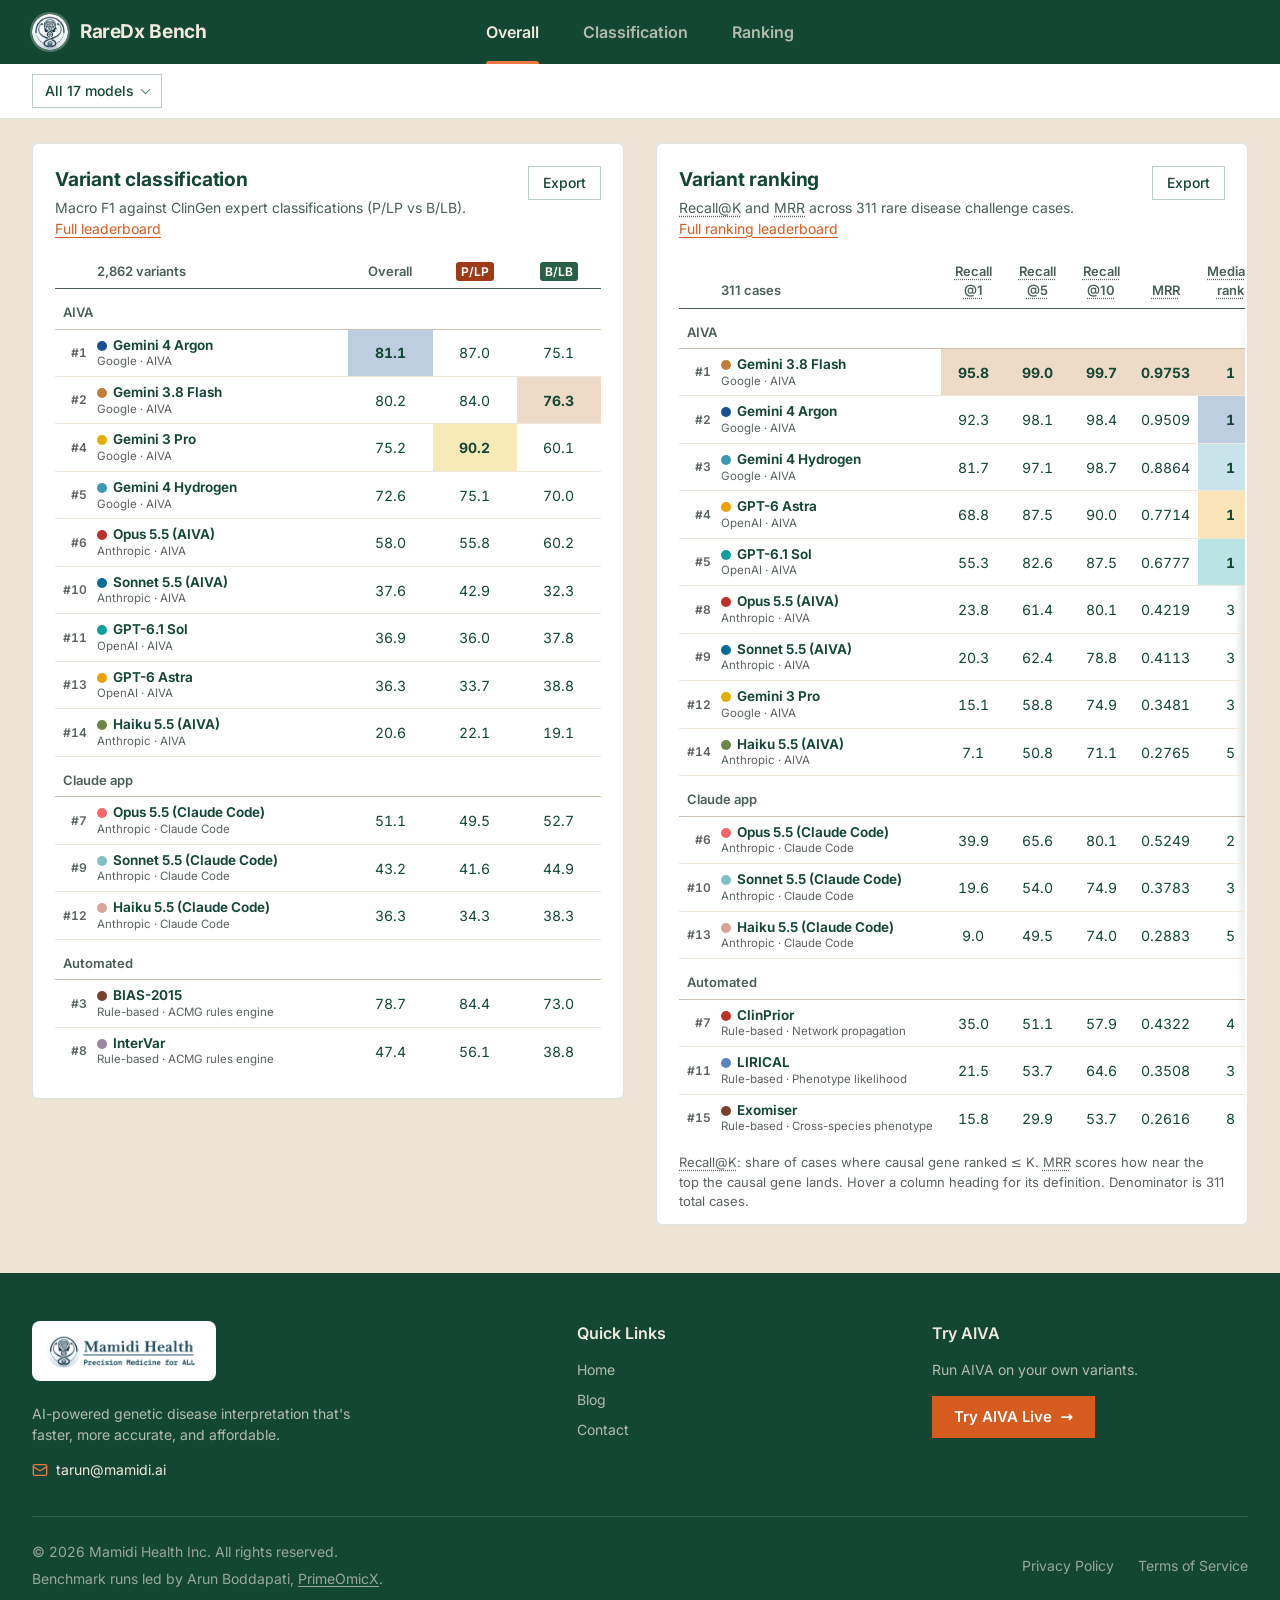
==== commit 95366bc4: "feat(overall): add model filter to the Overall page One Choose models picker filters both the classi" ====
--- a/dashboard/index.html
+++ b/dashboard/index.html
@@ -109,6 +109,7 @@
 /* Each view's own controls (model selection, scale) sit at the left of the strip */
 .view-tools { grid-column: 1; grid-row: 1; justify-self: start; min-width: 0; }
 .vt { display: none; align-items: center; gap: 8px; }
+body[data-tab="overall"] .vt[data-for="overall"],
 body[data-tab="leaderboard"] .vt[data-for="leaderboard"],
 body[data-tab="categories"] .vt[data-for="leaderboard"],
 body[data-tab="confusion"] .vt[data-for="confusion"],
@@ -300,8 +301,9 @@
 
 /* Leaderboard landing */
 
-/* Overall section hides the view bar chrome */
-body[data-section="overall"] .tab-bar { display: none; }
+/* Overall keeps only the model picker in the view bar */
+body[data-section="overall"] .tabs,
+body[data-section="overall"] .bench-actions { display: none; }
 
 /* Section chrome visibility */
 body[data-section="ranking"] .cls-only,
@@ -536,6 +538,19 @@
 <div class="tab-bar">
   <div class="wrap viewrow">
     <div class="view-tools">
+      <div class="vt" data-for="overall">
+        <div class="lb-pick">
+          <div class="picker">
+            <button type="button" class="btn picker-btn" id="ovPickBtn" aria-haspopup="true" aria-expanded="false">Choose models</button>
+            <div class="picker-pop" id="ovPickPop" hidden>
+              <input type="search" id="ovPickQ" placeholder="Search models" aria-label="Search models">
+              <div class="picker-list" id="ovPickList"></div>
+              <p class="picker-note">Both Overall tables show only the selected models.</p>
+            </div>
+          </div>
+          <button type="button" class="btn picker-btn" id="ovAllBtn" hidden>Show all</button>
+        </div>
+      </div>
       <div class="vt" data-for="leaderboard">
         <div class="lb-pick">
           <div class="picker">
@@ -858,7 +873,7 @@
   const state = {
     tab: "overall", clsTab: "leaderboard",
     scatterScale: "2", lbScale: "2", lbCols: null,
-    cmCols: null, critCols: null, rkCols: null, dxCols: null, rkTab: "ranking",
+    cmCols: null, critCols: null, rkCols: null, dxCols: null, ovCols: null, rkTab: "ranking",
     cmScale: "4", cmMode: "count",
     agree: "dir_pct"
   };
@@ -982,36 +997,50 @@
     cm: { col: "cmCols", where: "the confusion matrices", render: () => renderConfusion() },
     crit: { col: "critCols", where: "the criteria charts", render: () => renderCriteria() },
     rk: { col: "rkCols", where: "the ranking leaderboard", render: () => renderRanking() },
-    dx: { col: "dxCols", where: "the distractor charts", render: () => renderDistractors() }
+    dx: { col: "dxCols", where: "the distractor charts", render: () => renderDistractors() },
+    ov: { col: "ovCols", where: "the overall page", render: () => renderOverall() }
   };
-  const PICKER_OF = { leaderboard: "lb", categories: "lb", confusion: "cm", criteria: "crit", ranking: "rk", distractors: "dx" };
-  const modelPool = (p) => (p === "rk" ? (D.ranking_data?.models || []) : p === "dx" ? dxModels() : D.models);
+  const PICKER_OF = { leaderboard: "lb", categories: "lb", confusion: "cm", criteria: "crit", ranking: "rk", distractors: "dx", overall: "ov" };
+  // The Overall page spans both benchmarks, whose model keys differ (aiva_opus_rerun and aiva_opus),
+  // so its picker identifies a model by section and name, e.g. "aiva|Opus 5.5".
+  const ovId = (m) => `${sectionKey(m)}|${m.name}`;
+  const pickId = (p, m) => (p === "ov" ? ovId(m) : m.key);
+  function overallPool() {
+    const seen = new Set();
+    return [...D.models, ...(D.ranking_data?.models || [])].filter((m) => !seen.has(ovId(m)) && seen.add(ovId(m)));
+  }
+  const modelPool = (p) => (p === "rk" ? (D.ranking_data?.models || []) : p === "dx" ? dxModels() : p === "ov" ? overallPool() : D.models);
   // Drop keys of models that no longer exist; an emptied selection falls back to all.
   function pruneShown() {
     Object.entries(SHOWN).forEach(([p, { col }]) => {
       if (!state[col]) return;
       const pool = modelPool(p);
-      const valid = state[col].filter((k) => pool.some((m) => m.key === k));
+      const valid = state[col].filter((k) => pool.some((m) => pickId(p, m) === k));
       state[col] = valid.length && valid.length < pool.length ? valid : null;
     });
   }
   const shownModels = (p) => {
     const pool = modelPool(p);
-    return state[SHOWN[p].col] ? pool.filter((m) => state[SHOWN[p].col].includes(m.key)) : pool.slice();
+    return state[SHOWN[p].col] ? pool.filter((m) => state[SHOWN[p].col].includes(pickId(p, m))) : pool.slice();
   };
   const lbShown = () => shownModels("lb");
   const rkShown = () => shownModels("rk");
+  // Models of one benchmark that the Overall picker keeps
+  const ovKeep = (models) => {
+    const ids = state.ovCols;
+    return ids ? models.filter((m) => ids.includes(ovId(m))) : models.slice();
+  };
 
   function setShown(p, keys) {
     const pool = modelPool(p);
-    const valid = keys.filter((k) => pool.some((m) => m.key === k));
+    const valid = keys.filter((k) => pool.some((m) => pickId(p, m) === k));
     state[SHOWN[p].col] = !valid.length || valid.length === pool.length ? null : valid;
     SHOWN[p].render();
     writeHash();
   }
 
   function toggleShown(p, key) {
-    const cur = shownModels(p).map((m) => m.key);
+    const cur = shownModels(p).map((m) => pickId(p, m));
     if (cur.includes(key)) {
       if (cur.length === 1) { toast("Keep at least one model."); return; }
       setShown(p, cur.filter((k) => k !== key));
@@ -1025,18 +1054,18 @@
     $(p + "AllBtn").hidden = all;
     $(p + "PickBtn").textContent = all ? `All ${pool.length} models` : `${shown.length} of ${pool.length} models`;
     const q = ($(p + "PickQ").value || "").trim().toLowerCase();
-    const keys = shown.map((m) => m.key);
+    const keys = shown.map((m) => pickId(p, m));
     const list = pool.filter((m) => !q || `${m.name} ${m.family} ${m.type}`.toLowerCase().includes(q));
     const listEl = $(p + "PickList");
     listEl.innerHTML = bySection(list).map(([g, ms]) => {
-      const allOn = ms.every((m) => keys.includes(m.key));
+      const allOn = ms.every((m) => keys.includes(pickId(p, m)));
       return `<div class="pk-group"><div class="pk-head"><span>${esc(g)}</span><button type="button" class="pk-all" data-group="${esc(g)}">${allOn ? "Clear" : "Select all"}</button></div>${ms.map((m) =>
-        `<label class="pk-item"><input type="checkbox" data-key="${esc(m.key)}"${keys.includes(m.key) ? " checked" : ""}>${swatch(m)}<span>${esc(m.name)}</span><small>${esc(m.type)}${isFull(m) ? "" : " · subset"}</small></label>`).join("")}</div>`;
+        `<label class="pk-item"><input type="checkbox" data-key="${esc(pickId(p, m))}"${keys.includes(pickId(p, m)) ? " checked" : ""}>${swatch(m)}<span>${esc(m.name)}</span><small>${esc(m.type)}${isFull(m) ? "" : " · subset"}</small></label>`).join("")}</div>`;
     }).join("") || `<p class="empty">No models match.</p>`;
     listEl.querySelectorAll("input[data-key]").forEach((c) => c.onchange = () => toggleShown(p, c.dataset.key));
     listEl.querySelectorAll(".pk-all").forEach((b) => b.onclick = () => {
-      const ms = list.filter((m) => sectionLabel(m) === b.dataset.group).map((m) => m.key);
-      const cur = shownModels(p).map((m) => m.key);
+      const ms = list.filter((m) => sectionLabel(m) === b.dataset.group).map((m) => pickId(p, m));
+      const cur = shownModels(p).map((m) => pickId(p, m));
       if (ms.every((k) => cur.includes(k))) {
         const rest = cur.filter((k) => !ms.includes(k));
         if (!rest.length) { toast("Keep at least one model."); return; }
@@ -1224,10 +1253,12 @@
   // ---------- overall ----------
   // A snapshot of each benchmark. Classification: every model, 2-class, Overall plus P/LP and B/LB.
   function renderOverall() {
-    const { ranked, partial, cols } = lbColumns(D.models.slice(), true);
+    renderShownPicker("ov");
+    const { ranked, partial, cols } = lbColumns(ovKeep(D.models), true);
     $("ovSub").innerHTML = `Macro F1 against ClinGen expert classifications (P/LP vs B/LB).<span class="ui-hint"> <button type="button" class="ov-link" id="ovFull">Full leaderboard</button></span>`;
     $("ovFull").onclick = () => { state.lbCols = null; state.lbScale = "2"; setTab("leaderboard"); window.scrollTo({ top: 0 }); };
     drawOverallTable($("ovTable"), cols, ranked, cols.length ? lbClassRows(cols, true) : [], { countText: `${int(D.metadata.total_variants)} variants` });
+    if (!cols.length) $("ovTable").innerHTML = `<tbody><tr><td class="empty">None of the selected models were run on this benchmark.</td></tr></tbody>`;
     $("ovNote").innerHTML = lbCoverageNotes(ranked, partial).filter(Boolean).join("<br>");
     renderOverallRanking();
   }
@@ -1292,10 +1323,11 @@
   function renderOverallRanking() {
     const rk = D.ranking_data;
     if (!rk || !rk.models || !rk.models.length || !$("ovRankTable")) return;
-    const rkCols = rk.models.slice().sort((a, b) => b.mrr - a.mrr);
+    const rkCols = ovKeep(rk.models).sort((a, b) => b.mrr - a.mrr);
     $("ovRankSub").innerHTML = `${defTerm("Recall@K", "recall1")} and ${defTerm("MRR", "mrr")} across 311 rare disease challenge cases.<span class="ui-hint"> <button type="button" class="ov-link" id="ovRankFull">Full ranking leaderboard</button></span>`;
     $("ovRankFull").onclick = () => { setTab("ranking"); window.scrollTo({ top: 0 }); };
     drawOverallTable($("ovRankTable"), rkCols, rkCols, rankingOverallRows(), { countText: `${int(D.ranking_data?.metadata?.total_cohort || 311)} cases` });
+    if (!rkCols.length) $("ovRankTable").innerHTML = `<tbody><tr><td class="empty">None of the selected models were run on this benchmark.</td></tr></tbody>`;
     $("ovRankNote").innerHTML = `${defTerm("Recall@K", "recall1")}: share of cases where causal gene ranked &le; K. ${defTerm("MRR", "mrr")} scores how near the top the causal gene lands. Hover a column heading for its definition. Denominator is 311 total cases.`;
   }
 
@@ -1672,7 +1704,7 @@
   function hashQuery() {
     const q = [];
     // The confusion and criteria tabs order their models by the leaderboard scale, so their links keep it too
-    if (PICKER_OF[state.tab] && state.tab !== "ranking" && state.tab !== "distractors" && state.lbScale !== "2") q.push("s=" + state.lbScale);
+    if (PICKER_OF[state.tab] && !["ranking", "distractors", "overall"].includes(state.tab) && state.lbScale !== "2") q.push("s=" + state.lbScale);
     const p = PICKER_OF[state.tab];
     if (p && state[SHOWN[p].col]) q.push("show=" + state[SHOWN[p].col].map(encodeURIComponent).join(","));
     return q.length ? "?" + q.join("&") : "";
@@ -1689,7 +1721,7 @@
     const p = PICKER_OF[h.tab];
     if (p) {
       const pool = modelPool(p);
-      const keys = (h.show || "").split(",").filter((k) => byKey(k));
+      const keys = (h.show || "").split(",").filter((k) => pool.some((m) => pickId(p, m) === k));
       state[SHOWN[p].col] = keys.length && keys.length < pool.length ? keys : null;
     }
     state.tab = RENDER[h.tab] ? h.tab : "overall";
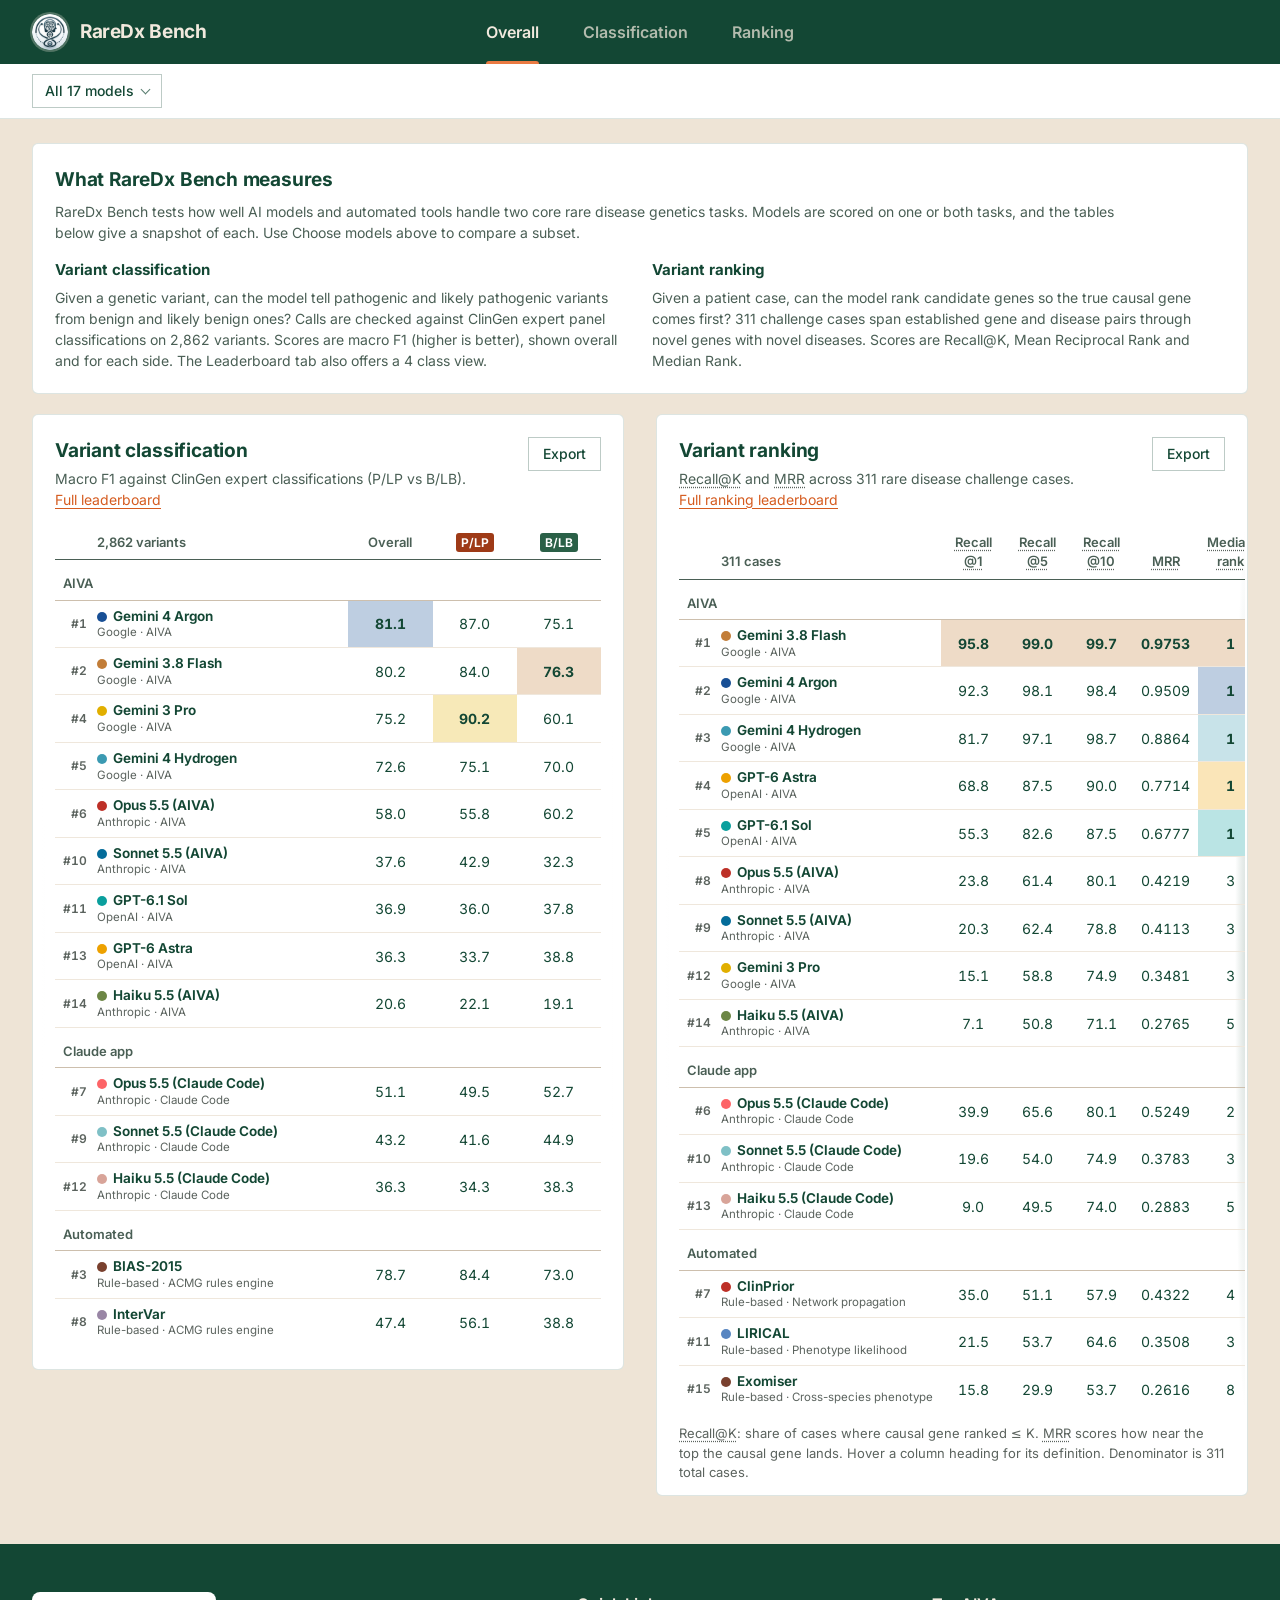
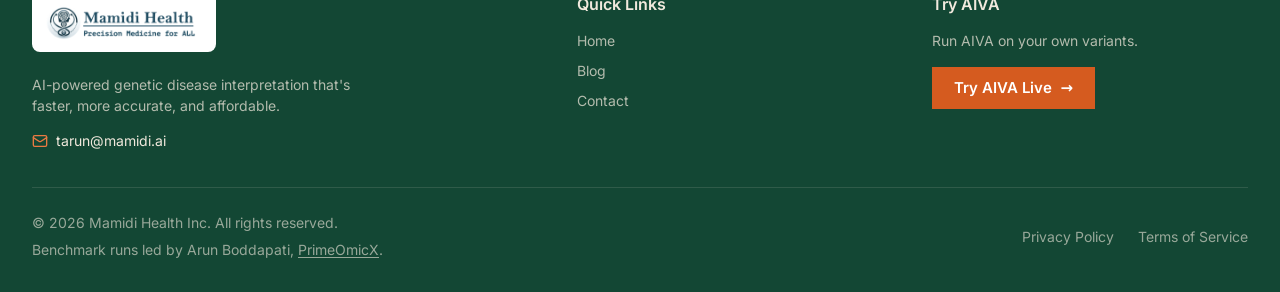
==== commit 18e534cf: "feat(overall): add intro explaining the two benchmarks" ====
--- a/dashboard/index.html
+++ b/dashboard/index.html
@@ -498,6 +498,12 @@
 .ov-grid { display: grid; grid-template-columns: repeat(2, minmax(0, 1fr)); gap: 32px; align-items: start; }
 .ov-grid > .card.fig-main + .card { margin-top: 0; }
 @media (max-width: 1100px) { .ov-grid { grid-template-columns: minmax(0, 1fr); } }
+.ov-intro { background: var(--surface); border: 1px solid var(--border); border-radius: 6px; padding: 22px; }
+.ov-intro h3 { margin: 0; font-size: 19px; font-weight: 700; letter-spacing: -0.01em; }
+.ov-intro h4 { margin: 0; font-size: 15px; font-weight: 700; }
+.ov-intro p { margin: 6px 0 0; color: var(--text-2); font-size: 14px; max-width: 120ch; }
+.ov-intro-cols { display: grid; grid-template-columns: repeat(2, minmax(0, 1fr)); gap: 24px; margin-top: 16px; }
+@media (max-width: 1100px) { .ov-intro-cols { grid-template-columns: minmax(0, 1fr); gap: 16px; } }
 table.ovt { font-size: 14px; width: 100%; border-collapse: separate; border-spacing: 0; }
 table.ovt th, table.ovt td { padding: 7px 8px; border-bottom: 1px solid var(--grid); }
 table.ovt thead th { border-bottom: 1.5px solid var(--text-2); font-size: 13px; font-weight: 600; color: var(--text-2); vertical-align: bottom; }
@@ -640,6 +646,7 @@
   <!-- OVERALL: a snapshot of each benchmark -->
   <section class="view" id="view-overall" role="tabpanel" hidden>
     <h2 class="sr-only">Overall</h2>
+    <div class="ov-intro" id="ovIntro"></div>
     <div class="ov-grid">
     <div class="card fig-main lb-card" data-static>
       <div class="card-head">
@@ -1254,6 +1261,14 @@
   // A snapshot of each benchmark. Classification: every model, 2-class, Overall plus P/LP and B/LB.
   function renderOverall() {
     renderShownPicker("ov");
+    const nVar = int(D.metadata.total_variants);
+    const nCases = int(D.ranking_data?.metadata?.total_cohort || 311);
+    $("ovIntro").innerHTML = `<h3>What RareDx Bench measures</h3>` +
+      `<p>RareDx Bench tests how well AI models and automated tools handle two core rare disease genetics tasks. Models are scored on one or both tasks, and the tables below give a snapshot of each. Use Choose models above to compare a subset.</p>` +
+      `<div class="ov-intro-cols">` +
+      `<div><h4>Variant classification</h4><p>Given a genetic variant, can the model tell pathogenic and likely pathogenic variants from benign and likely benign ones? Calls are checked against ClinGen expert panel classifications on ${nVar} variants. Scores are macro F1 (higher is better), shown overall and for each side. The Leaderboard tab also offers a 4 class view.</p></div>` +
+      `<div><h4>Variant ranking</h4><p>Given a patient case, can the model rank candidate genes so the true causal gene comes first? ${nCases} challenge cases span established gene and disease pairs through novel genes with novel diseases. Scores are Recall@K, Mean Reciprocal Rank and Median Rank.</p></div>` +
+      `</div>`;
     const { ranked, partial, cols } = lbColumns(ovKeep(D.models), true);
     $("ovSub").innerHTML = `Macro F1 against ClinGen expert classifications (P/LP vs B/LB).<span class="ui-hint"> <button type="button" class="ov-link" id="ovFull">Full leaderboard</button></span>`;
     $("ovFull").onclick = () => { state.lbCols = null; state.lbScale = "2"; setTab("leaderboard"); window.scrollTo({ top: 0 }); };
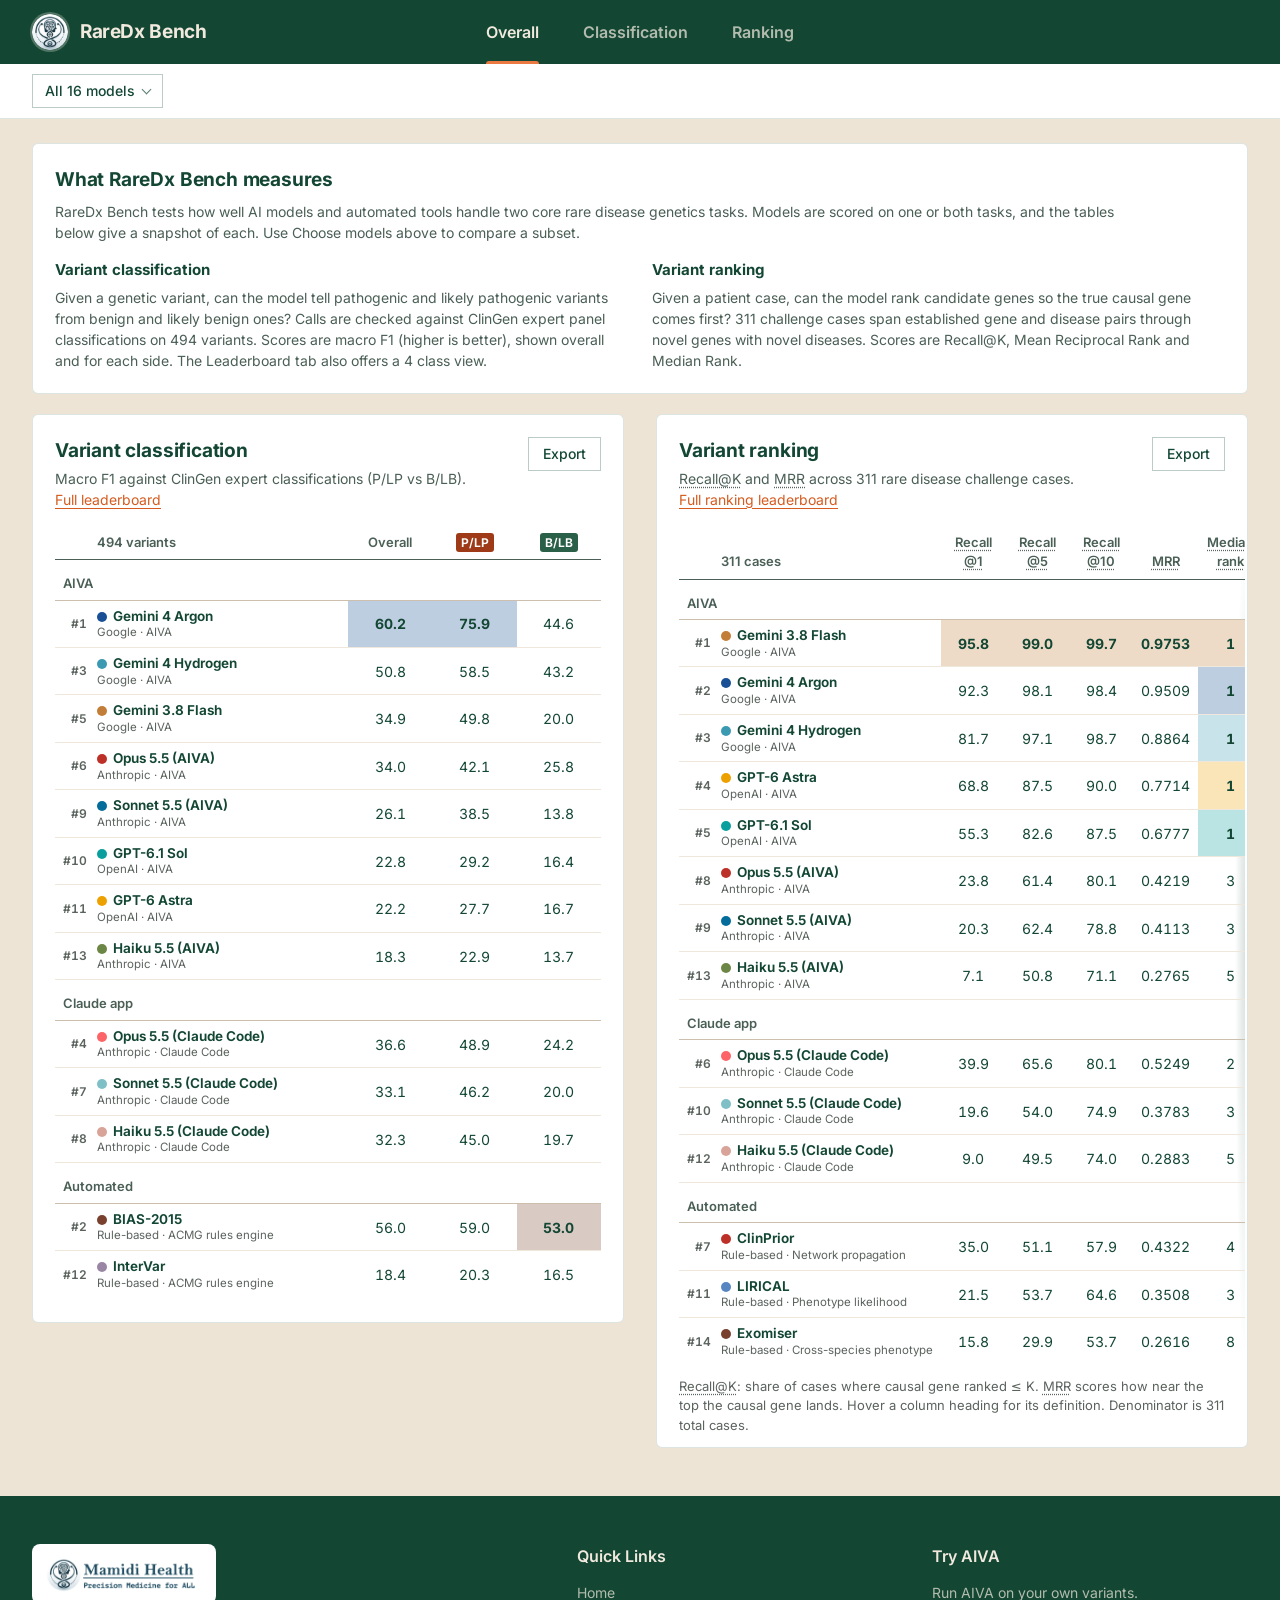
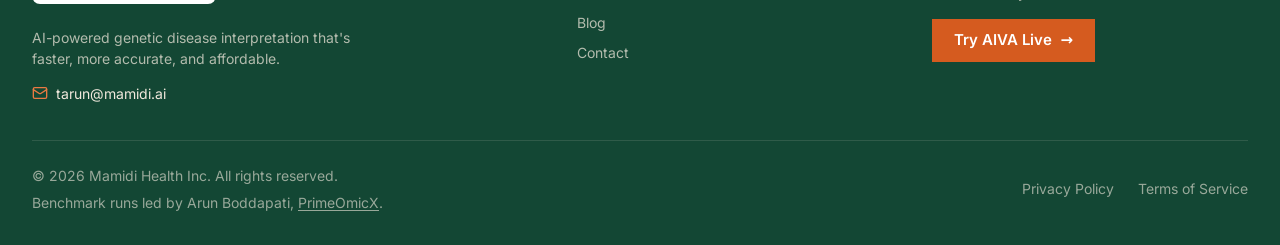
==== commit 32d89411: "feat(classification): trim benchmark to 497 hardest variants, drop Gemini 3 Pro, add confusion overv" ====
--- a/dashboard/index.html
+++ b/dashboard/index.html
@@ -523,6 +523,30 @@
 table.ovt .lbt-meta { display: block; }
 table.ovt tbody tr:last-child > * { border-bottom: 0; }
 table.ovt tr.ovt-sec th { text-align: left; font-size: 13px; font-weight: 600; color: var(--text-2); padding-top: 14px; padding-bottom: 6px; border-bottom: 1px solid var(--axis); }
+
+/* Confusion overview: one bar per model and expert direction */
+.cm-over[hidden], .cm-grid[hidden], .seg[hidden] { display: none; }
+.cm-over { --ocm-name: minmax(150px, 210px); }
+.ocm-legend { display: flex; flex-wrap: wrap; gap: 6px 18px; margin: 0 0 14px; font-size: 13px; color: var(--text-2); }
+.ocm-legend span { display: inline-flex; align-items: center; gap: 6px; }
+.ocm-legend i { width: 12px; height: 12px; border-radius: 2px; display: inline-block; }
+.ocm-head, .ocm-row { display: grid; grid-template-columns: var(--ocm-name) minmax(0, 1fr) minmax(0, 1fr); column-gap: 24px; align-items: center; }
+.ocm-head { font-size: 13px; font-weight: 600; color: var(--text-2); padding-bottom: 6px; border-bottom: 1px solid var(--border); }
+.ocm-head small { font-weight: 400; color: var(--muted); margin-left: 4px; }
+.ocm-sec { font-size: 13px; font-weight: 600; color: var(--text-2); padding: 16px 0 6px; }
+.ocm-row { padding: 4px 0; }
+.ocm-name { font-size: 14px; font-weight: 500; display: flex; align-items: center; min-width: 0; }
+.ocm-name .swatch { margin-right: 6px; flex: none; }
+.ocm-bar { display: flex; height: 24px; border-radius: 3px; overflow: hidden; background: var(--surface-2); }
+.ocm-bar span { display: flex; align-items: center; justify-content: center; min-width: 3px; font-size: 12px; font-weight: 600; font-variant-numeric: tabular-nums; white-space: nowrap; overflow: hidden; }
+.ocm-ok { background: var(--good); color: #ffffff; }
+.ocm-vus { background: var(--tier-vus); color: var(--text); }
+.ocm-bad { background: var(--critical); color: #ffffff; }
+@media (max-width: 640px) {
+  .ocm-head, .ocm-row { grid-template-columns: minmax(0, 1fr) minmax(0, 1fr); row-gap: 4px; column-gap: 12px; }
+  .ocm-head > span:first-child { display: none; }
+  .ocm-name { grid-column: 1 / -1; }
+}
 </style>
 </head>
 <body>
@@ -727,14 +751,18 @@
       <div class="card-head">
         <div><h3>Confusion matrices</h3><p id="cmSub"></p></div>
         <div class="controls">
+          <div class="seg" id="cmViewSeg" role="group" aria-label="Confusion view">
+            <button data-v="overview" type="button">Overview</button><button data-v="matrix" type="button">Matrices</button>
+          </div>
           <div class="seg" id="cmScaleSeg" role="group" aria-label="Class granularity">
-            <button data-v="4" type="button">4-class</button><button data-v="2" type="button">2-class</button>
+            <button data-v="2" type="button">2-class</button><button data-v="4" type="button">4-class</button>
           </div>
           <div class="seg" id="cmModeSeg" role="group" aria-label="Cell values">
             <button data-v="count" type="button">Counts</button><button data-v="pct" type="button">Row %</button>
           </div>
         </div>
       </div>
+      <div class="cm-over" id="cmOverview"></div>
       <div class="cm-grid" id="cmGrid"></div>
     </div>
   </section>
@@ -825,7 +853,7 @@
 <div class="toast" id="toast" hidden></div>
 
 <script>
-window.BENCHMARK_DATA = {"metadata":{"title":"RareDx Bench","subtitle":"An open rare disease diagnostics benchmark for any AI model or classical tool, scored against ClinGen expert classifications","evaluation_date":"November 19, 2026","total_variants":2862,"categories":["Cancer Predisposition","Metabolic Disorders","Cardiovascular Disorders","Hematologic Disorders","Immunodeficiency Disorders","Neurodevelopmental Disorders","Neuromuscular Disorders","Ophthalmologic Disorders","Hearing Disorders","RASopathies","Vascular Disorders","Epilepsy / Neurological","Other"],"classification_labels":["Pathogenic","Likely Pathogenic","Likely Benign","Benign"],"direction_labels":["pathogenic","benign"]},"models":[{"key":"aiva_opus_rerun","name":"Opus 5.5","short_name":"Opus 5.5","family":"Anthropic","is_anthropic":true,"type":"AIVA agent","color":"#BD3027","color_dark":"#D04438","description":"AIVA agent","section":"aiva","evaluated_count":2862,"total_cohort":2862,"coverage_pct":100.0,"exact_accuracy":12.37,"directional_accuracy":39.62,"macro_f1_5":22.21,"macro_f1_4":22.21,"macro_f1_3":58.03,"macro_f1_2":58.03,"critical_error_count":2,"critical_error_rate":0.07,"false_pathogenic_count":0,"false_benign_count":2,"avg_latency_sec":38.6,"per_class_5":{"Pathogenic":{"precision":93.85,"recall":9.18,"f1":16.72,"support":1329,"tp":122,"fp":8,"fn":1207},"Likely Pathogenic":{"precision":14.66,"recall":11.54,"f1":12.91,"support":962,"tp":111,"fp":646,"fn":851},"Likely Benign":{"precision":43.79,"recall":21.89,"f1":29.19,"support":338,"tp":74,"fp":95,"fn":264},"Benign":{"precision":58.75,"recall":20.17,"f1":30.03,"support":233,"tp":47,"fp":33,"fn":186}},"per_class_3":{"pathogenic":{"precision":100.0,"recall":38.72,"f1":55.82,"support":2291},"benign":{"precision":99.2,"recall":43.26,"f1":60.24,"support":571}}},{"key":"aiva_sonnet_rerun","name":"Sonnet 5.5","short_name":"Sonnet 5.5","family":"Anthropic","is_anthropic":true,"type":"AIVA agent","color":"#046C9A","color_dark":"#237CAB","description":"AIVA agent","section":"aiva","evaluated_count":2862,"total_cohort":2862,"coverage_pct":100.0,"exact_accuracy":3.28,"directional_accuracy":25.68,"macro_f1_5":6.01,"macro_f1_4":6.01,"macro_f1_3":37.57,"macro_f1_2":37.57,"critical_error_count":1,"critical_error_rate":0.03,"false_pathogenic_count":0,"false_benign_count":1,"avg_latency_sec":36.8,"per_class_5":{"Pathogenic":{"precision":89.29,"recall":1.88,"f1":3.68,"support":1329,"tp":25,"fp":3,"fn":1304},"Likely Pathogenic":{"precision":7.37,"recall":4.57,"f1":5.64,"support":962,"tp":44,"fp":553,"fn":918},"Likely Benign":{"precision":19.23,"recall":4.44,"f1":7.21,"support":338,"tp":15,"fp":63,"fn":323},"Benign":{"precision":30.3,"recall":4.29,"f1":7.52,"support":233,"tp":10,"fp":23,"fn":223}},"per_class_3":{"pathogenic":{"precision":100.0,"recall":27.28,"f1":42.87,"support":2291},"benign":{"precision":99.1,"recall":19.26,"f1":32.26,"support":571}}},{"key":"aiva_haiku_rerun","name":"Haiku 5.5","short_name":"Haiku 5.5","family":"Anthropic","is_anthropic":true,"type":"AIVA agent","color":"#6C8645","color_dark":"#6C8645","description":"AIVA agent","section":"aiva","evaluated_count":2862,"total_cohort":2862,"coverage_pct":100.0,"exact_accuracy":1.01,"directional_accuracy":12.05,"macro_f1_5":2.32,"macro_f1_4":2.32,"macro_f1_3":20.57,"macro_f1_2":20.57,"critical_error_count":7,"critical_error_rate":0.24,"false_pathogenic_count":0,"false_benign_count":7,"avg_latency_sec":37.9,"per_class_5":{"Pathogenic":{"precision":85.71,"recall":0.9,"f1":1.79,"support":1329,"tp":12,"fp":2,"fn":1317},"Likely Pathogenic":{"precision":2.22,"recall":0.62,"f1":0.97,"support":962,"tp":6,"fp":264,"fn":956},"Likely Benign":{"precision":18.6,"recall":2.37,"f1":4.2,"support":338,"tp":8,"fp":35,"fn":330},"Benign":{"precision":12.0,"recall":1.29,"f1":2.33,"support":233,"tp":3,"fp":22,"fn":230}},"per_class_3":{"pathogenic":{"precision":100.0,"recall":12.4,"f1":22.06,"support":2291},"benign":{"precision":89.71,"recall":10.68,"f1":19.09,"support":571}}},{"key":"claude_code_opus","name":"Opus 5.5","short_name":"Opus 5.5","family":"Anthropic","is_anthropic":true,"type":"Claude Code","color":"#FD6467","color_dark":"#FD6467","description":"Claude Code","section":"agent","evaluated_count":2862,"total_cohort":2862,"coverage_pct":100.0,"exact_accuracy":5.0,"directional_accuracy":33.47,"macro_f1_5":7.76,"macro_f1_4":7.76,"macro_f1_3":51.08,"macro_f1_2":51.08,"critical_error_count":3,"critical_error_rate":0.1,"false_pathogenic_count":1,"false_benign_count":2,"avg_latency_sec":0.0,"per_class_5":{"Pathogenic":{"precision":2.86,"recall":0.08,"f1":0.15,"support":1329,"tp":1,"fp":34,"fn":1328},"Likely Pathogenic":{"precision":13.07,"recall":9.77,"f1":11.18,"support":962,"tp":94,"fp":625,"fn":868},"Likely Benign":{"precision":22.22,"recall":13.02,"f1":16.42,"support":338,"tp":44,"fp":154,"fn":294},"Benign":{"precision":44.44,"recall":1.72,"f1":3.31,"support":233,"tp":4,"fp":5,"fn":229}},"per_class_3":{"pathogenic":{"precision":99.87,"recall":32.87,"f1":49.46,"support":2291},"benign":{"precision":99.03,"recall":35.9,"f1":52.7,"support":571}}},{"key":"claude_code_sonnet","name":"Sonnet 5.5","short_name":"Sonnet 5.5","family":"Anthropic","is_anthropic":true,"type":"Claude Code","color":"#7FC0C6","color_dark":"#7FC0C6","description":"Claude Code","section":"agent","evaluated_count":2862,"total_cohort":2862,"coverage_pct":100.0,"exact_accuracy":2.87,"directional_accuracy":26.83,"macro_f1_5":5.04,"macro_f1_4":5.04,"macro_f1_3":43.23,"macro_f1_2":43.23,"critical_error_count":4,"critical_error_rate":0.14,"false_pathogenic_count":1,"false_benign_count":3,"avg_latency_sec":0.0,"per_class_5":{"Pathogenic":{"precision":5.13,"recall":0.15,"f1":0.29,"support":1329,"tp":2,"fp":37,"fn":1327},"Likely Pathogenic":{"precision":8.87,"recall":5.2,"f1":6.55,"support":962,"tp":50,"fp":514,"fn":912},"Likely Benign":{"precision":16.77,"recall":7.99,"f1":10.82,"support":338,"tp":27,"fp":134,"fn":311},"Benign":{"precision":37.5,"recall":1.29,"f1":2.49,"support":233,"tp":3,"fp":5,"fn":230}},"per_class_3":{"pathogenic":{"precision":99.83,"recall":26.28,"f1":41.6,"support":2291},"benign":{"precision":98.22,"recall":29.07,"f1":44.86,"support":571}}},{"key":"claude_code_haiku","name":"Haiku 5.5","short_name":"Haiku 5.5","family":"Anthropic","is_anthropic":true,"type":"Claude Code","color":"#D8A499","color_dark":"#D8A499","description":"Claude Code","section":"agent","evaluated_count":2862,"total_cohort":2862,"coverage_pct":100.0,"exact_accuracy":1.96,"directional_accuracy":21.38,"macro_f1_5":3.78,"macro_f1_4":3.78,"macro_f1_3":36.3,"macro_f1_2":36.3,"critical_error_count":9,"critical_error_rate":0.31,"false_pathogenic_count":1,"false_benign_count":8,"avg_latency_sec":0.0,"per_class_5":{"Pathogenic":{"precision":17.02,"recall":0.6,"f1":1.16,"support":1329,"tp":8,"fp":39,"fn":1321},"Likely Pathogenic":{"precision":5.13,"recall":2.29,"f1":3.16,"support":962,"tp":22,"fp":407,"fn":940},"Likely Benign":{"precision":18.06,"recall":7.69,"f1":10.79,"support":338,"tp":26,"fp":118,"fn":312},"Benign":{"precision":0.0,"recall":0.0,"f1":0,"support":233,"tp":0,"fp":1,"fn":233}},"per_class_3":{"pathogenic":{"precision":99.79,"recall":20.73,"f1":34.33,"support":2291},"benign":{"precision":94.48,"recall":23.99,"f1":38.27,"support":571}}},{"key":"aiva_gemini_pro","name":"Gemini 3 Pro","short_name":"Gemini 3 Pro","family":"Google","is_anthropic":false,"type":"AIVA agent","color":"#E1AF00","color_dark":"#E1AF00","description":"AIVA agent","section":"aiva","evaluated_count":2862,"total_cohort":2862,"coverage_pct":100.0,"exact_accuracy":46.54,"directional_accuracy":74.67,"macro_f1_5":42.18,"macro_f1_4":42.18,"macro_f1_3":75.17,"macro_f1_2":75.17,"critical_error_count":12,"critical_error_rate":0.42,"false_pathogenic_count":11,"false_benign_count":1,"avg_latency_sec":193.1,"per_class_5":{"Pathogenic":{"precision":79.72,"recall":55.91,"f1":65.72,"support":1329,"tp":743,"fp":189,"fn":586},"Likely Pathogenic":{"precision":49.38,"recall":49.79,"f1":49.59,"support":962,"tp":479,"fp":491,"fn":483},"Likely Benign":{"precision":37.24,"recall":21.6,"f1":27.34,"support":338,"tp":73,"fp":123,"fn":265},"Benign":{"precision":72.55,"recall":15.88,"f1":26.06,"support":233,"tp":37,"fp":14,"fn":196}},"per_class_3":{"pathogenic":{"precision":99.42,"recall":82.54,"f1":90.2,"support":2291},"benign":{"precision":99.6,"recall":43.08,"f1":60.15,"support":571}}},{"key":"aiva_gemini_flash","name":"Gemini 3.8 Flash","short_name":"Gemini 3.8 Flash","family":"Google","is_anthropic":false,"type":"AIVA agent","color":"#C27D38","color_dark":"#C27D38","description":"AIVA agent","section":"aiva","evaluated_count":2862,"total_cohort":2862,"coverage_pct":100.0,"exact_accuracy":54.37,"directional_accuracy":70.34,"macro_f1_5":62.58,"macro_f1_4":62.58,"macro_f1_3":80.17,"macro_f1_2":80.17,"critical_error_count":1,"critical_error_rate":0.03,"false_pathogenic_count":0,"false_benign_count":1,"avg_latency_sec":154.7,"per_class_5":{"Pathogenic":{"precision":96.78,"recall":54.33,"f1":69.59,"support":1329,"tp":722,"fp":24,"fn":607},"Likely Pathogenic":{"precision":59.96,"recall":56.96,"f1":58.42,"support":962,"tp":548,"fp":366,"fn":414},"Likely Benign":{"precision":78.54,"recall":54.14,"f1":64.1,"support":338,"tp":183,"fp":50,"fn":155},"Benign":{"precision":85.12,"recall":44.21,"f1":58.19,"support":233,"tp":103,"fp":18,"fn":130}},"per_class_3":{"pathogenic":{"precision":100.0,"recall":72.46,"f1":84.03,"support":2291},"benign":{"precision":99.72,"recall":61.82,"f1":76.32,"support":571}}},{"key":"aiva_gemini_argon","name":"Gemini 4 Argon","short_name":"Gemini 4 Argon","family":"Google","is_anthropic":false,"type":"AIVA agent","color":"#184f95","color_dark":"#4f86d0","description":"AIVA agent","section":"aiva","evaluated_count":2862,"total_cohort":2862,"coverage_pct":100.0,"exact_accuracy":54.96,"directional_accuracy":73.69,"macro_f1_5":59.8,"macro_f1_4":59.8,"macro_f1_3":81.07,"macro_f1_2":81.07,"critical_error_count":1,"critical_error_rate":0.03,"false_pathogenic_count":0,"false_benign_count":1,"avg_latency_sec":149.8,"per_class_5":{"Pathogenic":{"precision":95.86,"recall":55.76,"f1":70.5,"support":1329,"tp":741,"fp":32,"fn":588},"Likely Pathogenic":{"precision":58.67,"recall":60.5,"f1":59.57,"support":962,"tp":582,"fp":410,"fn":380},"Likely Benign":{"precision":69.72,"recall":44.97,"f1":54.68,"support":338,"tp":152,"fp":66,"fn":186},"Benign":{"precision":77.17,"recall":42.06,"f1":54.44,"support":233,"tp":98,"fp":29,"fn":135}},"per_class_3":{"pathogenic":{"precision":100.0,"recall":77.04,"f1":87.03,"support":2291},"benign":{"precision":99.71,"recall":60.25,"f1":75.11,"support":571}}},{"key":"aiva_gemini_hydrogen","name":"Gemini 4 Hydrogen","short_name":"Gemini 4 Hydrogen","family":"Google","is_anthropic":false,"type":"AIVA agent","color":"#3B9AB2","color_dark":"#3B9AB2","description":"AIVA agent","section":"aiva","evaluated_count":2862,"total_cohort":2862,"coverage_pct":100.0,"exact_accuracy":34.84,"directional_accuracy":58.98,"macro_f1_5":43.27,"macro_f1_4":43.27,"macro_f1_3":72.56,"macro_f1_2":72.56,"critical_error_count":4,"critical_error_rate":0.14,"false_pathogenic_count":1,"false_benign_count":3,"avg_latency_sec":156.9,"per_class_5":{"Pathogenic":{"precision":94.19,"recall":34.16,"f1":50.14,"support":1329,"tp":454,"fp":28,"fn":875},"Likely Pathogenic":{"precision":38.86,"recall":36.28,"f1":37.53,"support":962,"tp":349,"fp":549,"fn":613},"Likely Benign":{"precision":60.55,"recall":39.05,"f1":47.48,"support":338,"tp":132,"fp":86,"fn":206},"Benign":{"precision":65.96,"recall":26.61,"f1":37.92,"support":233,"tp":62,"fp":32,"fn":171}},"per_class_3":{"pathogenic":{"precision":99.93,"recall":60.19,"f1":75.13,"support":2291},"benign":{"precision":99.04,"recall":54.12,"f1":69.99,"support":571}}},{"key":"aiva_gpt_sol","name":"GPT-6.1 Sol","short_name":"GPT-6.1 Sol","family":"OpenAI","is_anthropic":false,"type":"AIVA agent","color":"#0A9F9D","color_dark":"#0A9F9D","description":"AIVA agent","section":"aiva","evaluated_count":2862,"total_cohort":2862,"coverage_pct":100.0,"exact_accuracy":4.47,"directional_accuracy":22.29,"macro_f1_5":8.79,"macro_f1_4":8.79,"macro_f1_3":36.87,"macro_f1_2":36.87,"critical_error_count":13,"critical_error_rate":0.45,"false_pathogenic_count":0,"false_benign_count":13,"avg_latency_sec":56.9,"per_class_5":{"Pathogenic":{"precision":92.73,"recall":3.84,"f1":7.37,"support":1329,"tp":51,"fp":4,"fn":1278},"Likely Pathogenic":{"precision":4.92,"recall":2.29,"f1":3.12,"support":962,"tp":22,"fp":425,"fn":940},"Likely Benign":{"precision":44.17,"recall":15.68,"f1":23.14,"support":338,"tp":53,"fp":67,"fn":285},"Benign":{"precision":6.9,"recall":0.86,"f1":1.53,"support":233,"tp":2,"fp":27,"fn":231}},"per_class_3":{"pathogenic":{"precision":100.0,"recall":21.91,"f1":35.95,"support":2291},"benign":{"precision":91.28,"recall":23.82,"f1":37.78,"support":571}}},{"key":"aiva_gpt_astra","name":"GPT-6 Astra","short_name":"GPT-6 Astra","family":"OpenAI","is_anthropic":false,"type":"AIVA agent","color":"#eda100","color_dark":"#c98500","description":"AIVA agent","section":"aiva","evaluated_count":2862,"total_cohort":2862,"coverage_pct":100.0,"exact_accuracy":4.26,"directional_accuracy":21.14,"macro_f1_5":9.56,"macro_f1_4":9.56,"macro_f1_3":36.26,"macro_f1_2":36.26,"critical_error_count":14,"critical_error_rate":0.49,"false_pathogenic_count":0,"false_benign_count":14,"avg_latency_sec":69.6,"per_class_5":{"Pathogenic":{"precision":91.67,"recall":2.48,"f1":4.84,"support":1329,"tp":33,"fp":3,"fn":1296},"Likely Pathogenic":{"precision":6.07,"recall":2.7,"f1":3.74,"support":962,"tp":26,"fp":402,"fn":936},"Likely Benign":{"precision":46.67,"recall":16.57,"f1":24.45,"support":338,"tp":56,"fp":64,"fn":282},"Benign":{"precision":20.0,"recall":3.0,"f1":5.22,"support":233,"tp":7,"fp":28,"fn":226}},"per_class_3":{"pathogenic":{"precision":100.0,"recall":20.25,"f1":33.68,"support":2291},"benign":{"precision":90.97,"recall":24.69,"f1":38.84,"support":571}}},{"key":"baseline_bias","name":"BIAS-2015","short_name":"BIAS-2015","family":"Rule-based","is_anthropic":false,"type":"ACMG rules engine","color":"#79402E","color_dark":"#A26552","description":"ACMG rules engine","section":"automated","evaluated_count":2862,"total_cohort":2862,"coverage_pct":100.0,"exact_accuracy":38.05,"directional_accuracy":70.41,"macro_f1_5":36.62,"macro_f1_4":36.62,"macro_f1_3":78.68,"macro_f1_2":78.68,"critical_error_count":22,"critical_error_rate":0.77,"false_pathogenic_count":15,"false_benign_count":7,"avg_latency_sec":0.0,"per_class_5":{"Pathogenic":{"precision":55.84,"recall":58.62,"f1":57.2,"support":1329,"tp":779,"fp":616,"fn":550},"Likely Pathogenic":{"precision":47.52,"recall":14.97,"f1":22.77,"support":962,"tp":144,"fp":159,"fn":818},"Likely Benign":{"precision":44.0,"recall":6.51,"f1":11.34,"support":338,"tp":22,"fp":28,"fn":316},"Benign":{"precision":49.83,"recall":61.8,"f1":55.17,"support":233,"tp":144,"fp":145,"fn":89}},"per_class_3":{"pathogenic":{"precision":99.12,"recall":73.46,"f1":84.38,"support":2291},"benign":{"precision":97.94,"recall":58.14,"f1":72.97,"support":571}}},{"key":"baseline_intervar","name":"InterVar","short_name":"InterVar","family":"Rule-based","is_anthropic":false,"type":"ACMG rules engine","color":"#9986A5","color_dark":"#9986A5","description":"ACMG rules engine","section":"automated","evaluated_count":2862,"total_cohort":2862,"coverage_pct":100.0,"exact_accuracy":13.42,"directional_accuracy":36.44,"macro_f1_5":14.66,"macro_f1_4":14.66,"macro_f1_3":47.43,"macro_f1_2":47.43,"critical_error_count":41,"critical_error_rate":1.43,"false_pathogenic_count":17,"false_benign_count":24,"avg_latency_sec":0.0,"per_class_5":{"Pathogenic":{"precision":57.85,"recall":5.27,"f1":9.66,"support":1329,"tp":70,"fp":51,"fn":1259},"Likely Pathogenic":{"precision":33.54,"recall":27.75,"f1":30.38,"support":962,"tp":267,"fp":529,"fn":695},"Likely Benign":{"precision":28.14,"recall":13.91,"f1":18.61,"support":338,"tp":47,"fp":120,"fn":291},"Benign":{"precision":0,"recall":0.0,"f1":0,"support":233,"tp":0,"fp":0,"fn":233}},"per_class_3":{"pathogenic":{"precision":98.15,"recall":39.28,"f1":56.11,"support":2291},"benign":{"precision":85.63,"recall":25.04,"f1":38.75,"support":571}}}],"confusion_matrices":{"aiva_opus_rerun":{"matrix_5":[[122,646,2,0,559],[8,111,0,0,843],[0,0,74,33,231],[0,0,93,47,93]],"matrix_3":[[887,2,1402],[0,247,324]],"labels_5":["Pathogenic","Likely Pathogenic","Likely Benign","Benign"],"labels_3":["pathogenic","benign"],"col_labels_5":["Pathogenic","Likely Pathogenic","Likely Benign","Benign","Uncertain Significance"],"col_labels_3":["pathogenic","benign","vus"]},"aiva_sonnet_rerun":{"matrix_5":[[25,553,1,0,750],[3,44,0,0,915],[0,0,15,23,300],[0,0,62,10,161]],"matrix_3":[[625,1,1665],[0,110,461]],"labels_5":["Pathogenic","Likely Pathogenic","Likely Benign","Benign"],"labels_3":["pathogenic","benign"],"col_labels_5":["Pathogenic","Likely Pathogenic","Likely Benign","Benign","Uncertain Significance"],"col_labels_3":["pathogenic","benign","vus"]},"aiva_haiku_rerun":{"matrix_5":[[12,264,6,0,1047],[2,6,0,1,953],[0,0,8,21,309],[0,0,29,3,201]],"matrix_3":[[284,7,2000],[0,61,510]],"labels_5":["Pathogenic","Likely Pathogenic","Likely Benign","Benign"],"labels_3":["pathogenic","benign"],"col_labels_5":["Pathogenic","Likely Pathogenic","Likely Benign","Benign","Uncertain Significance"],"col_labels_3":["pathogenic","benign","vus"]},"claude_code_opus":{"matrix_5":[[1,624,1,0,703],[34,94,1,0,833],[0,1,44,5,288],[0,0,152,4,77]],"matrix_3":[[753,2,1536],[1,205,365]],"labels_5":["Pathogenic","Likely Pathogenic","Likely Benign","Benign"],"labels_3":["pathogenic","benign"],"col_labels_5":["Pathogenic","Likely Pathogenic","Likely Benign","Benign","Uncertain Significance"],"col_labels_3":["pathogenic","benign","vus"]},"claude_code_sonnet":{"matrix_5":[[2,513,1,0,813],[37,50,2,0,873],[0,1,27,5,305],[0,0,131,3,99]],"matrix_3":[[602,3,1686],[1,166,404]],"labels_5":["Pathogenic","Likely Pathogenic","Likely Benign","Benign"],"labels_3":["pathogenic","benign"],"col_labels_5":["Pathogenic","Likely Pathogenic","Likely Benign","Benign","Uncertain Significance"],"col_labels_3":["pathogenic","benign","vus"]},"claude_code_haiku":{"matrix_5":[[8,406,4,0,911],[39,22,4,0,897],[0,1,26,1,310],[0,0,110,0,123]],"matrix_3":[[475,8,1808],[1,137,433]],"labels_5":["Pathogenic","Likely Pathogenic","Likely Benign","Benign"],"labels_3":["pathogenic","benign"],"col_labels_5":["Pathogenic","Likely Pathogenic","Likely Benign","Benign","Uncertain Significance"],"col_labels_3":["pathogenic","benign","vus"]},"aiva_gemini_pro":{"matrix_5":[[743,486,1,0,99],[183,479,0,0,300],[3,2,73,14,246],[3,3,122,37,68]],"matrix_3":[[1891,1,399],[11,246,314]],"labels_5":["Pathogenic","Likely Pathogenic","Likely Benign","Benign"],"labels_3":["pathogenic","benign"],"col_labels_5":["Pathogenic","Likely Pathogenic","Likely Benign","Benign","Uncertain Significance"],"col_labels_3":["pathogenic","benign","vus"]},"aiva_gemini_flash":{"matrix_5":[[722,366,1,0,240],[24,548,0,0,390],[0,0,183,18,137],[0,0,49,103,81]],"matrix_3":[[1660,1,630],[0,353,218]],"labels_5":["Pathogenic","Likely Pathogenic","Likely Benign","Benign"],"labels_3":["pathogenic","benign"],"col_labels_5":["Pathogenic","Likely Pathogenic","Likely Benign","Benign","Uncertain Significance"],"col_labels_3":["pathogenic","benign","vus"]},"aiva_gemini_argon":{"matrix_5":[[741,410,1,0,177],[32,582,0,0,348],[0,0,152,29,157],[0,0,65,98,70]],"matrix_3":[[1765,1,525],[0,344,227]],"labels_5":["Pathogenic","Likely Pathogenic","Likely Benign","Benign"],"labels_3":["pathogenic","benign"],"col_labels_5":["Pathogenic","Likely Pathogenic","Likely Benign","Benign","Uncertain Significance"],"col_labels_3":["pathogenic","benign","vus"]},"aiva_gemini_hydrogen":{"matrix_5":[[454,548,1,1,325],[28,349,1,0,584],[0,0,132,31,175],[0,1,84,62,86]],"matrix_3":[[1379,3,909],[1,309,261]],"labels_5":["Pathogenic","Likely Pathogenic","Likely Benign","Benign"],"labels_3":["pathogenic","benign"],"col_labels_5":["Pathogenic","Likely Pathogenic","Likely Benign","Benign","Uncertain Significance"],"col_labels_3":["pathogenic","benign","vus"]},"aiva_gpt_sol":{"matrix_5":[[51,425,7,2,844],[4,22,2,2,932],[0,0,53,23,262],[0,0,58,2,173]],"matrix_3":[[502,13,1776],[0,136,435]],"labels_5":["Pathogenic","Likely Pathogenic","Likely Benign","Benign"],"labels_3":["pathogenic","benign"],"col_labels_5":["Pathogenic","Likely Pathogenic","Likely Benign","Benign","Uncertain Significance"],"col_labels_3":["pathogenic","benign","vus"]},"aiva_gpt_astra":{"matrix_5":[[33,402,7,3,884],[3,26,2,2,929],[0,0,56,23,259],[0,0,55,7,171]],"matrix_3":[[464,14,1813],[0,141,430]],"labels_5":["Pathogenic","Likely Pathogenic","Likely Benign","Benign"],"labels_3":["pathogenic","benign"],"col_labels_5":["Pathogenic","Likely Pathogenic","Likely Benign","Benign","Uncertain Significance"],"col_labels_3":["pathogenic","benign","vus"]},"baseline_bias":{"matrix_5":[[779,153,3,0,394],[607,144,4,0,207],[5,6,22,145,160],[4,0,21,144,64]],"matrix_3":[[1683,7,601],[15,332,224]],"labels_5":["Pathogenic","Likely Pathogenic","Likely Benign","Benign"],"labels_3":["pathogenic","benign"],"col_labels_5":["Pathogenic","Likely Pathogenic","Likely Benign","Benign","Uncertain Significance"],"col_labels_3":["pathogenic","benign","vus"]},"baseline_intervar":{"matrix_5":[[70,516,13,0,730],[47,267,11,0,637],[2,10,47,0,279],[2,3,96,0,132]],"matrix_3":[[900,24,1367],[17,143,411]],"labels_5":["Pathogenic","Likely Pathogenic","Likely Benign","Benign"],"labels_3":["pathogenic","benign"],"col_labels_5":["Pathogenic","Likely Pathogenic","Likely Benign","Benign","Uncertain Significance"],"col_labels_3":["pathogenic","benign","vus"]}},"categories_data":{"aiva_opus_rerun":{"Cancer Predisposition":{"count":566,"exact_correct":142,"directional_correct":282,"matrix_5":[[64,80,0,0,62],[2,23,0,0,75],[0,0,45,8,116],[0,0,50,10,31]],"exact_accuracy":25.09,"directional_accuracy":49.82,"macro_f1":30.54,"macro_f1_3":65.88,"plp_f1":34.86,"blb_f1":26.22},"Metabolic Disorders":{"count":1088,"exact_correct":76,"directional_correct":363,"matrix_5":[[31,275,0,0,253],[3,36,0,0,431],[0,0,3,1,32],[0,0,8,6,9]],"exact_accuracy":6.99,"directional_accuracy":33.36,"macro_f1":18.11,"macro_f1_3":48.48,"plp_f1":9.84,"blb_f1":26.39},"Cardiovascular Disorders":{"count":133,"exact_correct":8,"directional_correct":51,"matrix_5":[[0,37,0,0,31],[0,1,0,0,46],[0,0,2,2,3],[0,0,4,5,2]],"exact_accuracy":6.02,"directional_accuracy":38.35,"macro_f1":22.17,"macro_f1_3":66.77,"plp_f1":1.18,"blb_f1":43.16},"Hematologic Disorders":{"count":295,"exact_correct":39,"directional_correct":135,"matrix_5":[[13,91,0,0,51],[1,23,0,0,93],[0,0,0,3,14],[0,0,1,3,2]],"exact_accuracy":13.22,"directional_accuracy":45.76,"macro_f1":21.32,"macro_f1_3":55.34,"plp_f1":17.64,"blb_f1":25.0},"Immunodeficiency Disorders":{"count":77,"exact_correct":11,"directional_correct":32,"matrix_5":[[1,20,0,0,14],[0,9,0,0,29],[0,0,1,1,2],[0,0,0,0,0]],"exact_accuracy":14.29,"directional_accuracy":41.56,"macro_f1":24.14,"macro_f1_3":62.46,"plp_f1":16.21,"blb_f1":20.0},"Neurodevelopmental Disorders":{"count":182,"exact_correct":17,"directional_correct":55,"matrix_5":[[4,11,0,0,27],[0,1,0,0,26],[0,0,6,8,31],[0,0,19,6,43]],"exact_accuracy":9.34,"directional_accuracy":30.22,"macro_f1":13.57,"macro_f1_3":44.48,"plp_f1":11.26,"blb_f1":15.88},"Neuromuscular Disorders":{"count":167,"exact_correct":14,"directional_correct":67,"matrix_5":[[3,50,0,0,29],[0,7,0,0,56],[0,0,3,1,14],[0,0,2,1,1]],"exact_accuracy":8.38,"directional_accuracy":40.12,"macro_f1":19.54,"macro_f1_3":53.41,"plp_f1":9.37,"blb_f1":29.71},"Ophthalmologic Disorders":{"count":96,"exact_correct":11,"directional_correct":30,"matrix_5":[[3,19,0,0,25],[0,6,0,0,36],[0,0,2,0,5],[0,0,0,0,0]],"exact_accuracy":11.46,"directional_accuracy":31.25,"macro_f1":24.78,"macro_f1_3":46.15,"plp_f1":14.96,"blb_f1":22.22},"Hearing Disorders":{"count":79,"exact_correct":4,"directional_correct":26,"matrix_5":[[0,17,2,0,20],[0,2,0,0,29],[0,0,2,5,1],[0,0,0,0,1]],"exact_accuracy":5.06,"directional_accuracy":32.91,"macro_f1":10.33,"macro_f1_3":60.24,"plp_f1":4.0,"blb_f1":16.66},"RASopathies":{"count":152,"exact_correct":29,"directional_correct":84,"matrix_5":[[3,40,0,0,40],[2,2,0,0,14],[0,0,8,4,10],[0,0,9,16,4]],"exact_accuracy":19.08,"directional_accuracy":55.26,"macro_f1":29.96,"macro_f1_3":73.8,"plp_f1":6.74,"blb_f1":53.17},"Vascular Disorders":{"count":16,"exact_correct":1,"directional_correct":6,"matrix_5":[[0,5,0,0,5],[0,0,0,0,4],[0,0,1,0,1],[0,0,0,0,0]],"exact_accuracy":6.25,"directional_accuracy":37.5,"macro_f1":22.22,"macro_f1_3":59.65,"plp_f1":0.0,"blb_f1":33.34},"Epilepsy / Neurological":{"count":11,"exact_correct":2,"directional_correct":3,"matrix_5":[[0,1,0,0,2],[0,1,0,0,4],[0,0,1,0,2],[0,0,0,0,0]],"exact_accuracy":18.18,"directional_accuracy":27.27,"macro_f1":26.19,"macro_f1_3":45.0,"plp_f1":14.29,"blb_f1":25.0}},"aiva_sonnet_rerun":{"Cancer Predisposition":{"count":566,"exact_correct":47,"directional_correct":182,"matrix_5":[[20,98,0,0,88],[1,15,0,0,84],[0,0,8,4,157],[0,0,32,4,55]],"exact_accuracy":8.3,"directional_accuracy":32.16,"macro_f1":11.86,"macro_f1_3":46.04,"plp_f1":15.85,"blb_f1":7.87},"Metabolic Disorders":{"count":1088,"exact_correct":17,"directional_correct":249,"matrix_5":[[5,225,0,0,329],[1,10,0,0,459],[0,0,0,1,35],[0,0,5,2,16]],"exact_accuracy":1.56,"directional_accuracy":22.89,"macro_f1":5.0,"macro_f1_3":30.92,"plp_f1":2.31,"blb_f1":7.69},"Cardiovascular Disorders":{"count":133,"exact_correct":0,"directional_correct":40,"matrix_5":[[0,29,0,0,39],[0,0,0,0,47],[0,0,0,2,5],[0,0,9,0,2]],"exact_accuracy":0.0,"directional_accuracy":30.08,"macro_f1":0.0,"macro_f1_3":58.07,"plp_f1":0.0,"blb_f1":0.0},"Hematologic Disorders":{"count":295,"exact_correct":5,"directional_correct":87,"matrix_5":[[0,78,1,0,76],[0,4,0,0,113],[0,0,1,2,14],[0,0,2,0,4]],"exact_accuracy":1.69,"directional_accuracy":29.49,"macro_f1":3.39,"macro_f1_3":40.41,"plp_f1":2.01,"blb_f1":4.76},"Immunodeficiency Disorders":{"count":77,"exact_correct":10,"directional_correct":28,"matrix_5":[[0,17,0,0,18],[0,9,0,0,29],[0,0,1,1,2],[0,0,0,0,0]],"exact_accuracy":12.99,"directional_accuracy":36.36,"macro_f1":22.71,"macro_f1_3":59.6,"plp_f1":14.06,"blb_f1":20.0},"Neurodevelopmental Disorders":{"count":182,"exact_correct":3,"directional_correct":19,"matrix_5":[[0,3,0,0,39],[1,0,0,0,26],[0,0,2,6,37],[0,0,6,1,61]],"exact_accuracy":1.65,"directional_accuracy":10.44,"macro_f1":2.56,"macro_f1_3":17.2,"plp_f1":0.0,"blb_f1":5.11},"Neuromuscular Disorders":{"count":167,"exact_correct":5,"directional_correct":45,"matrix_5":[[0,39,0,0,43],[0,3,0,0,60],[0,0,1,1,16],[0,0,0,1,3]],"exact_accuracy":2.99,"directional_accuracy":26.95,"macro_f1":12.39,"macro_f1_3":34.46,"plp_f1":2.85,"blb_f1":21.93},"Ophthalmologic Disorders":{"count":96,"exact_correct":1,"directional_correct":16,"matrix_5":[[0,15,0,0,32],[0,0,0,0,42],[0,0,1,0,6],[0,0,0,0,0]],"exact_accuracy":1.04,"directional_accuracy":16.67,"macro_f1":8.33,"macro_f1_3":26.92,"plp_f1":0.0,"blb_f1":12.5},"Hearing Disorders":{"count":79,"exact_correct":0,"directional_correct":14,"matrix_5":[[0,12,0,0,27],[0,0,0,0,31],[0,0,0,2,6],[0,0,0,0,1]],"exact_accuracy":0.0,"directional_accuracy":17.72,"macro_f1":0.0,"macro_f1_3":32.81,"plp_f1":0.0,"blb_f1":0.0},"RASopathies":{"count":152,"exact_correct":5,"directional_correct":48,"matrix_5":[[0,31,0,0,52],[0,2,0,0,16],[0,0,1,4,17],[0,0,8,2,19]],"exact_accuracy":3.29,"directional_accuracy":31.58,"macro_f1":6.43,"macro_f1_3":47.35,"plp_f1":3.92,"blb_f1":8.94},"Vascular Disorders":{"count":16,"exact_correct":0,"directional_correct":5,"matrix_5":[[0,5,0,0,5],[0,0,0,0,4],[0,0,0,0,2],[0,0,0,0,0]],"exact_accuracy":0.0,"directional_accuracy":31.25,"macro_f1":0.0,"macro_f1_3":26.31,"plp_f1":0.0,"blb_f1":0.0},"Epilepsy / Neurological":{"count":11,"exact_correct":1,"directional_correct":2,"matrix_5":[[0,1,0,0,2],[0,1,0,0,4],[0,0,0,0,3],[0,0,0,0,0]],"exact_accuracy":9.09,"directional_accuracy":18.18,"macro_f1":9.52,"macro_f1_3":20.0,"plp_f1":14.29,"blb_f1":0.0}},"aiva_haiku_rerun":{"Cancer Predisposition":{"count":566,"exact_correct":9,"directional_correct":89,"matrix_5":[[2,58,0,0,146],[1,0,0,0,99],[0,0,5,5,159],[0,0,16,2,73]],"exact_accuracy":1.59,"directional_accuracy":15.72,"macro_f1":2.81,"macro_f1_3":26.34,"plp_f1":0.95,"blb_f1":4.67},"Metabolic Disorders":{"count":1088,"exact_correct":16,"directional_correct":140,"matrix_5":[[9,116,0,0,434],[0,6,0,0,464],[0,0,1,3,32],[0,0,5,0,18]],"exact_accuracy":1.47,"directional_accuracy":12.87,"macro_f1":2.49,"macro_f1_3":24.53,"plp_f1":2.6,"blb_f1":2.38},"Cardiovascular Disorders":{"count":133,"exact_correct":1,"directional_correct":34,"matrix_5":[[1,27,0,0,40],[0,0,0,0,47],[0,0,0,2,5],[0,0,4,0,7]],"exact_accuracy":0.75,"directional_accuracy":25.56,"macro_f1":0.73,"macro_f1_3":44.58,"plp_f1":1.45,"blb_f1":0.0},"Hematologic Disorders":{"count":295,"exact_correct":1,"directional_correct":17,"matrix_5":[[0,14,5,0,136],[0,0,0,0,117],[0,0,1,1,15],[0,0,1,0,5]],"exact_accuracy":0.34,"directional_accuracy":5.76,"macro_f1":2.08,"macro_f1_3":14.57,"plp_f1":0.0,"blb_f1":4.17},"Immunodeficiency Disorders":{"count":77,"exact_correct":0,"directional_correct":10,"matrix_5":[[0,9,0,0,26],[0,0,0,0,38],[0,0,0,1,3],[0,0,0,0,0]],"exact_accuracy":0.0,"directional_accuracy":12.99,"macro_f1":0.0,"macro_f1_3":30.98,"plp_f1":0.0,"blb_f1":0.0},"Neurodevelopmental Disorders":{"count":182,"exact_correct":1,"directional_correct":9,"matrix_5":[[0,2,0,0,40],[1,0,0,0,26],[0,0,0,5,40],[0,0,0,1,67]],"exact_accuracy":0.55,"directional_accuracy":4.95,"macro_f1":0.68,"macro_f1_3":9.21,"plp_f1":0.0,"blb_f1":1.35},"Neuromuscular Disorders":{"count":167,"exact_correct":0,"directional_correct":10,"matrix_5":[[0,9,0,0,73],[0,0,0,0,63],[0,0,0,1,17],[0,0,0,0,4]],"exact_accuracy":0.0,"directional_accuracy":5.99,"macro_f1":0.0,"macro_f1_3":10.2,"plp_f1":0.0,"blb_f1":0.0},"Ophthalmologic Disorders":{"count":96,"exact_correct":0,"directional_correct":6,"matrix_5":[[0,6,1,0,40],[0,0,0,0,42],[0,0,0,0,7],[0,0,0,0,0]],"exact_accuracy":0.0,"directional_accuracy":6.25,"macro_f1":0.0,"macro_f1_3":6.31,"plp_f1":0.0,"blb_f1":0.0},"Hearing Disorders":{"count":79,"exact_correct":0,"directional_correct":4,"matrix_5":[[0,2,0,0,37],[0,0,0,1,30],[0,0,0,2,6],[0,0,0,0,1]],"exact_accuracy":0.0,"directional_accuracy":5.06,"macro_f1":0.0,"macro_f1_3":19.44,"plp_f1":0.0,"blb_f1":0.0},"RASopathies":{"count":152,"exact_correct":1,"directional_correct":24,"matrix_5":[[0,19,0,0,64],[0,0,0,0,18],[0,0,1,1,20],[0,0,3,0,26]],"exact_accuracy":0.66,"directional_accuracy":15.79,"macro_f1":1.92,"macro_f1_3":24.76,"plp_f1":0.0,"blb_f1":3.84},"Vascular Disorders":{"count":16,"exact_correct":0,"directional_correct":2,"matrix_5":[[0,2,0,0,8],[0,0,0,0,4],[0,0,0,0,2],[0,0,0,0,0]],"exact_accuracy":0.0,"directional_accuracy":12.5,"macro_f1":0.0,"macro_f1_3":12.5,"plp_f1":0.0,"blb_f1":0.0},"Epilepsy / Neurological":{"count":11,"exact_correct":0,"directional_correct":0,"matrix_5":[[0,0,0,0,3],[0,0,0,0,5],[0,0,0,0,3],[0,0,0,0,0]],"exact_accuracy":0.0,"directional_accuracy":0.0,"macro_f1":0.0,"macro_f1_3":0.0,"plp_f1":0.0,"blb_f1":0.0}},"claude_code_opus":{"Cancer Predisposition":{"count":566,"exact_correct":19,"directional_correct":198,"matrix_5":[[0,117,0,0,89],[2,4,1,0,93],[0,1,13,3,152],[0,0,57,2,32]],"exact_accuracy":3.36,"directional_accuracy":34.98,"macro_f1":4.65,"macro_f1_3":50.92,"plp_f1":1.8,"blb_f1":7.5},"Metabolic Disorders":{"count":1088,"exact_correct":56,"directional_correct":358,"matrix_5":[[0,274,0,0,285],[14,52,0,0,404],[0,0,4,0,32],[0,0,14,0,9]],"exact_accuracy":5.15,"directional_accuracy":32.9,"macro_f1":6.97,"macro_f1_3":48.21,"plp_f1":6.54,"blb_f1":7.41},"Cardiovascular Disorders":{"count":133,"exact_correct":19,"directional_correct":76,"matrix_5":[[0,48,0,0,20],[0,17,0,0,30],[0,0,1,0,6],[0,0,9,1,1]],"exact_accuracy":14.29,"directional_accuracy":57.14,"macro_f1":14.7,"macro_f1_3":74.04,"plp_f1":15.18,"blb_f1":14.21},"Hematologic Disorders":{"count":295,"exact_correct":3,"directional_correct":68,"matrix_5":[[0,56,1,0,98],[5,0,0,0,112],[0,0,3,0,14],[0,0,4,0,2]],"exact_accuracy":1.02,"directional_accuracy":23.05,"macro_f1":6.0,"macro_f1_3":40.9,"plp_f1":0.0,"blb_f1":12.0},"Immunodeficiency Disorders":{"count":77,"exact_correct":5,"directional_correct":20,"matrix_5":[[0,8,0,0,27],[7,3,0,0,28],[0,0,2,0,2],[0,0,0,0,0]],"exact_accuracy":6.49,"directional_accuracy":25.97,"macro_f1":26.3,"macro_f1_3":53.12,"plp_f1":6.12,"blb_f1":33.34},"Neurodevelopmental Disorders":{"count":182,"exact_correct":22,"directional_correct":88,"matrix_5":[[0,21,0,0,21],[1,6,0,0,20],[0,0,15,0,30],[0,0,44,1,23]],"exact_accuracy":12.09,"directional_accuracy":48.35,"macro_f1":13.49,"macro_f1_3":63.55,"plp_f1":11.11,"blb_f1":15.88},"Neuromuscular Disorders":{"count":167,"exact_correct":13,"directional_correct":55,"matrix_5":[[0,40,0,0,42],[2,10,0,0,51],[0,0,3,0,15],[0,0,0,0,4]],"exact_accuracy":7.78,"directional_accuracy":32.93,"macro_f1":11.57,"macro_f1_3":38.4,"plp_f1":8.85,"blb_f1":14.29},"Ophthalmologic Disorders":{"count":96,"exact_correct":2,"directional_correct":21,"matrix_5":[[1,19,0,0,27],[0,1,0,0,41],[0,0,0,0,7],[0,0,0,0,0]],"exact_accuracy":2.08,"directional_accuracy":21.88,"macro_f1":2.47,"macro_f1_3":19.09,"plp_f1":3.7,"blb_f1":0.0},"Hearing Disorders":{"count":79,"exact_correct":3,"directional_correct":9,"matrix_5":[[0,4,0,0,35],[1,1,0,0,29],[0,0,2,0,6],[0,0,1,0,0]],"exact_accuracy":3.8,"directional_accuracy":11.39,"macro_f1":10.48,"macro_f1_3":32.9,"plp_f1":2.78,"blb_f1":18.18},"RASopathies":{"count":152,"exact_correct":1,"directional_correct":62,"matrix_5":[[0,34,0,0,49],[2,0,0,0,16],[0,0,1,2,19],[0,0,23,0,6]],"exact_accuracy":0.66,"directional_accuracy":40.79,"macro_f1":1.09,"macro_f1_3":60.04,"plp_f1":0.0,"blb_f1":2.17},"Vascular Disorders":{"count":16,"exact_correct":0,"directional_correct":3,"matrix_5":[[0,3,0,0,7],[0,0,0,0,4],[0,0,0,0,2],[0,0,0,0,0]],"exact_accuracy":0.0,"directional_accuracy":18.75,"macro_f1":0.0,"macro_f1_3":17.64,"plp_f1":0.0,"blb_f1":0.0},"Epilepsy / Neurological":{"count":11,"exact_correct":0,"directional_correct":0,"matrix_5":[[0,0,0,0,3],[0,0,0,0,5],[0,0,0,0,3],[0,0,0,0,0]],"exact_accuracy":0.0,"directional_accuracy":0.0,"macro_f1":0.0,"macro_f1_3":0.0,"plp_f1":0.0,"blb_f1":0.0}},"claude_code_sonnet":{"Cancer Predisposition":{"count":566,"exact_correct":19,"directional_correct":196,"matrix_5":[[0,114,0,0,92],[3,4,2,0,91],[0,1,13,3,152],[0,0,57,2,32]],"exact_accuracy":3.36,"directional_accuracy":34.63,"macro_f1":4.65,"macro_f1_3":50.52,"plp_f1":1.82,"blb_f1":7.48},"Metabolic Disorders":{"count":1088,"exact_correct":27,"directional_correct":281,"matrix_5":[[1,222,0,0,336],[17,23,0,0,430],[0,0,3,0,33],[0,0,15,0,8]],"exact_accuracy":2.48,"directional_accuracy":25.83,"macro_f1":4.47,"macro_f1_3":43.73,"plp_f1":3.39,"blb_f1":5.56},"Cardiovascular Disorders":{"count":133,"exact_correct":7,"directional_correct":42,"matrix_5":[[0,25,0,0,43],[0,6,0,0,41],[0,0,1,0,6],[0,0,10,0,1]],"exact_accuracy":5.26,"directional_accuracy":31.58,"macro_f1":6.62,"macro_f1_3":59.16,"plp_f1":7.69,"blb_f1":5.56},"Hematologic Disorders":{"count":295,"exact_correct":10,"directional_correct":79,"matrix_5":[[0,60,0,0,95],[5,6,0,0,106],[0,0,4,0,13],[0,0,4,0,2]],"exact_accuracy":3.39,"directional_accuracy":26.78,"macro_f1":9.64,"macro_f1_3":46.5,"plp_f1":3.28,"blb_f1":16.0},"Immunodeficiency Disorders":{"count":77,"exact_correct":2,"directional_correct":18,"matrix_5":[[0,9,0,0,26],[7,2,0,0,29],[0,0,0,0,4],[0,0,0,0,0]],"exact_accuracy":2.6,"directional_accuracy":23.38,"macro_f1":2.72,"macro_f1_3":19.78,"plp_f1":4.08,"blb_f1":0.0},"Neurodevelopmental Disorders":{"count":182,"exact_correct":8,"directional_correct":39,"matrix_5":[[0,7,0,0,35],[2,4,0,0,21],[0,0,3,0,42],[0,0,22,1,45]],"exact_accuracy":4.4,"directional_accuracy":21.43,"macro_f1":8.13,"macro_f1_3":34.56,"plp_f1":10.53,"blb_f1":5.73},"Neuromuscular Disorders":{"count":167,"exact_correct":4,"directional_correct":28,"matrix_5":[[0,22,0,0,60],[1,3,0,0,59],[0,0,1,1,16],[0,0,0,0,4]],"exact_accuracy":2.4,"directional_accuracy":16.77,"macro_f1":4.34,"macro_f1_3":23.54,"plp_f1":3.41,"blb_f1":5.27},"Ophthalmologic Disorders":{"count":96,"exact_correct":1,"directional_correct":17,"matrix_5":[[1,16,0,0,30],[0,0,0,0,42],[0,0,0,0,7],[0,0,0,0,0]],"exact_accuracy":1.04,"directional_accuracy":17.71,"macro_f1":1.39,"macro_f1_3":16.04,"plp_f1":2.08,"blb_f1":0.0},"Hearing Disorders":{"count":79,"exact_correct":0,"directional_correct":8,"matrix_5":[[0,6,1,0,32],[1,0,0,0,30],[0,0,0,0,8],[0,0,1,0,0]],"exact_accuracy":0.0,"directional_accuracy":10.13,"macro_f1":0.0,"macro_f1_3":18.18,"plp_f1":0.0,"blb_f1":0.0},"RASopathies":{"count":152,"exact_correct":4,"directional_correct":57,"matrix_5":[[0,29,0,0,54],[1,2,0,0,15],[0,0,2,1,19],[0,0,22,0,7]],"exact_accuracy":2.63,"directional_accuracy":37.5,"macro_f1":4.21,"macro_f1_3":56.95,"plp_f1":4.08,"blb_f1":4.35},"Vascular Disorders":{"count":16,"exact_correct":0,"directional_correct":3,"matrix_5":[[0,3,0,0,7],[0,0,0,0,4],[0,0,0,0,2],[0,0,0,0,0]],"exact_accuracy":0.0,"directional_accuracy":18.75,"macro_f1":0.0,"macro_f1_3":17.64,"plp_f1":0.0,"blb_f1":0.0},"Epilepsy / Neurological":{"count":11,"exact_correct":0,"directional_correct":0,"matrix_5":[[0,0,0,0,3],[0,0,0,0,5],[0,0,0,0,3],[0,0,0,0,0]],"exact_accuracy":0.0,"directional_accuracy":0.0,"macro_f1":0.0,"macro_f1_3":0.0,"plp_f1":0.0,"blb_f1":0.0}},"claude_code_haiku":{"Cancer Predisposition":{"count":566,"exact_correct":14,"directional_correct":173,"matrix_5":[[0,107,1,0,98],[5,4,2,0,89],[0,1,10,1,157],[0,0,46,0,45]],"exact_accuracy":2.47,"directional_accuracy":30.57,"macro_f1":3.14,"macro_f1_3":45.24,"plp_f1":1.88,"blb_f1":4.38},"Metabolic Disorders":{"count":1088,"exact_correct":25,"directional_correct":236,"matrix_5":[[7,183,0,0,369],[17,11,0,0,442],[0,0,7,0,29],[0,0,11,0,12]],"exact_accuracy":2.3,"directional_accuracy":21.69,"macro_f1":7.91,"macro_f1_3":40.86,"plp_f1":2.85,"blb_f1":12.96},"Cardiovascular Disorders":{"count":133,"exact_correct":1,"directional_correct":14,"matrix_5":[[0,3,0,0,65],[0,1,1,0,45],[0,0,0,0,7],[0,0,10,0,1]],"exact_accuracy":0.75,"directional_accuracy":10.53,"macro_f1":0.98,"macro_f1_3":37.84,"plp_f1":1.96,"blb_f1":0.0},"Hematologic Disorders":{"count":295,"exact_correct":4,"directional_correct":68,"matrix_5":[[0,55,1,0,99],[5,2,0,0,110],[0,0,2,0,15],[0,0,4,0,2]],"exact_accuracy":1.36,"directional_accuracy":23.05,"macro_f1":4.74,"macro_f1_3":38.57,"plp_f1":1.15,"blb_f1":8.33},"Immunodeficiency Disorders":{"count":77,"exact_correct":3,"directional_correct":21,"matrix_5":[[0,10,0,0,25],[8,2,1,0,27],[0,0,1,0,3],[0,0,0,0,0]],"exact_accuracy":3.9,"directional_accuracy":27.27,"macro_f1":13.78,"macro_f1_3":38.17,"plp_f1":4.0,"blb_f1":16.66},"Neurodevelopmental Disorders":{"count":182,"exact_correct":3,"directional_correct":25,"matrix_5":[[0,3,0,0,39],[1,1,0,0,25],[0,0,2,0,43],[0,0,18,0,50]],"exact_accuracy":1.65,"directional_accuracy":13.74,"macro_f1":3.15,"macro_f1_3":21.8,"plp_f1":3.23,"blb_f1":3.08},"Neuromuscular Disorders":{"count":167,"exact_correct":2,"directional_correct":19,"matrix_5":[[0,16,2,0,64],[1,0,0,0,62],[0,0,2,0,16],[0,0,0,0,4]],"exact_accuracy":1.2,"directional_accuracy":11.38,"macro_f1":4.54,"macro_f1_3":18.19,"plp_f1":0.0,"blb_f1":9.09},"Ophthalmologic Disorders":{"count":96,"exact_correct":1,"directional_correct":17,"matrix_5":[[1,16,0,0,30],[0,0,0,0,42],[0,0,0,0,7],[0,0,0,0,0]],"exact_accuracy":1.04,"directional_accuracy":17.71,"macro_f1":1.39,"macro_f1_3":16.04,"plp_f1":2.08,"blb_f1":0.0},"Hearing Disorders":{"count":79,"exact_correct":0,"directional_correct":5,"matrix_5":[[0,3,0,0,36],[1,0,0,0,30],[0,0,0,0,8],[0,0,1,0,0]],"exact_accuracy":0.0,"directional_accuracy":6.33,"macro_f1":0.0,"macro_f1_3":15.41,"plp_f1":0.0,"blb_f1":0.0},"RASopathies":{"count":152,"exact_correct":3,"directional_correct":31,"matrix_5":[[0,7,0,0,76],[1,1,0,0,16],[0,0,2,0,20],[0,0,20,0,9]],"exact_accuracy":1.97,"directional_accuracy":20.39,"macro_f1":4.2,"macro_f1_3":38.31,"plp_f1":3.84,"blb_f1":4.54},"Vascular Disorders":{"count":16,"exact_correct":0,"directional_correct":3,"matrix_5":[[0,3,0,0,7],[0,0,0,0,4],[0,0,0,0,2],[0,0,0,0,0]],"exact_accuracy":0.0,"directional_accuracy":18.75,"macro_f1":0.0,"macro_f1_3":17.64,"plp_f1":0.0,"blb_f1":0.0},"Epilepsy / Neurological":{"count":11,"exact_correct":0,"directional_correct":0,"matrix_5":[[0,0,0,0,3],[0,0,0,0,5],[0,0,0,0,3],[0,0,0,0,0]],"exact_accuracy":0.0,"directional_accuracy":0.0,"macro_f1":0.0,"macro_f1_3":0.0,"plp_f1":0.0,"blb_f1":0.0}},"aiva_gemini_pro":{"Cancer Predisposition":{"count":566,"exact_correct":193,"directional_correct":351,"matrix_5":[[133,69,0,0,4],[41,38,0,0,21],[3,2,12,5,147],[2,1,43,10,35]],"exact_accuracy":34.1,"directional_accuracy":62.01,"macro_f1":33.72,"macro_f1_3":68.44,"plp_f1":52.64,"blb_f1":14.79},"Metabolic Disorders":{"count":1088,"exact_correct":528,"directional_correct":833,"matrix_5":[[276,226,1,0,56],[63,238,0,0,169],[0,0,11,1,24],[0,0,15,3,5]],"exact_accuracy":48.53,"directional_accuracy":76.56,"macro_f1":42.39,"macro_f1_3":77.16,"plp_f1":56.22,"blb_f1":28.57},"Cardiovascular Disorders":{"count":133,"exact_correct":68,"directional_correct":118,"matrix_5":[[31,34,0,0,3],[9,29,0,0,9],[0,0,5,0,2],[0,0,7,3,1]],"exact_accuracy":51.13,"directional_accuracy":88.72,"macro_f1":51.41,"macro_f1_3":92.7,"plp_f1":55.07,"blb_f1":47.74},"Hematologic Disorders":{"count":295,"exact_correct":150,"directional_correct":232,"matrix_5":[[80,66,0,0,9],[10,64,0,0,43],[0,0,5,1,11],[0,0,5,1,0]],"exact_accuracy":50.85,"directional_accuracy":78.64,"macro_f1":44.79,"macro_f1_3":79.0,"plp_f1":58.56,"blb_f1":31.02},"Immunodeficiency Disorders":{"count":77,"exact_correct":45,"directional_correct":67,"matrix_5":[[27,6,0,0,2],[16,18,0,0,4],[0,0,0,0,4],[0,0,0,0,0]],"exact_accuracy":58.44,"directional_accuracy":87.01,"macro_f1":42.43,"macro_f1_3":47.85,"plp_f1":63.64,"blb_f1":0.0},"Neurodevelopmental Disorders":{"count":182,"exact_correct":73,"directional_correct":118,"matrix_5":[[29,11,0,0,2],[5,19,0,0,3],[0,0,11,1,33],[1,2,28,14,23]],"exact_accuracy":40.11,"directional_accuracy":64.84,"macro_f1":49.91,"macro_f1_3":79.4,"plp_f1":69.86,"blb_f1":29.96},"Neuromuscular Disorders":{"count":167,"exact_correct":81,"directional_correct":130,"matrix_5":[[50,26,0,0,6],[18,26,0,0,19],[0,0,5,1,12],[0,0,4,0,0]],"exact_accuracy":48.5,"directional_accuracy":77.84,"macro_f1":37.23,"macro_f1_3":76.53,"plp_f1":55.95,"blb_f1":18.52},"Ophthalmologic Disorders":{"count":96,"exact_correct":49,"directional_correct":69,"matrix_5":[[26,14,0,0,7],[6,18,0,0,18],[0,0,5,0,2],[0,0,0,0,0]],"exact_accuracy":51.04,"directional_accuracy":71.88,"macro_f1":65.93,"macro_f1_3":83.5,"plp_f1":57.23,"blb_f1":41.66},"Hearing Disorders":{"count":79,"exact_correct":38,"directional_correct":56,"matrix_5":[[19,12,0,0,8],[5,13,0,0,13],[0,0,6,1,1],[0,0,0,0,1]],"exact_accuracy":48.1,"directional_accuracy":70.89,"macro_f1":48.11,"macro_f1_3":84.93,"plp_f1":53.37,"blb_f1":42.85},"RASopathies":{"count":152,"exact_correct":92,"directional_correct":140,"matrix_5":[[65,16,0,0,2],[8,10,0,0,0],[0,0,11,4,7],[0,0,20,6,3]],"exact_accuracy":60.53,"directional_accuracy":92.11,"macro_f1":50.27,"macro_f1_3":94.06,"plp_f1":64.39,"blb_f1":36.14},"Vascular Disorders":{"count":16,"exact_correct":11,"directional_correct":16,"matrix_5":[[5,5,0,0,0],[0,4,0,0,0],[0,0,2,0,0],[0,0,0,0,0]],"exact_accuracy":68.75,"directional_accuracy":100.0,"macro_f1":76.07,"macro_f1_3":100.0,"plp_f1":64.1,"blb_f1":50.0},"Epilepsy / Neurological":{"count":11,"exact_correct":4,"directional_correct":7,"matrix_5":[[2,1,0,0,0],[2,2,0,0,1],[0,0,0,0,3],[0,0,0,0,0]],"exact_accuracy":36.36,"directional_accuracy":63.64,"macro_f1":35.71,"macro_f1_3":46.66,"plp_f1":53.57,"blb_f1":0.0}},"aiva_gemini_flash":{"Cancer Predisposition":{"count":566,"exact_correct":343,"directional_correct":440,"matrix_5":[[126,59,0,0,21],[3,66,0,0,31],[0,0,107,7,55],[0,0,28,44,19]],"exact_accuracy":60.6,"directional_accuracy":77.74,"macro_f1":66.56,"macro_f1_3":87.06,"plp_f1":66.94,"blb_f1":66.18},"Metabolic Disorders":{"count":1088,"exact_correct":529,"directional_correct":708,"matrix_5":[[251,164,0,0,144],[8,247,0,0,215],[0,0,17,2,17],[0,0,5,14,4]],"exact_accuracy":48.62,"directional_accuracy":65.07,"macro_f1":61.96,"macro_f1_3":78.61,"plp_f1":58.72,"blb_f1":65.2},"Cardiovascular Disorders":{"count":133,"exact_correct":53,"directional_correct":86,"matrix_5":[[28,28,0,0,12],[0,16,0,0,31],[0,0,4,0,3],[0,0,5,5,1]],"exact_accuracy":39.85,"directional_accuracy":64.66,"macro_f1":51.5,"macro_f1_3":82.25,"plp_f1":46.75,"blb_f1":56.25},"Hematologic Disorders":{"count":295,"exact_correct":171,"directional_correct":224,"matrix_5":[[88,47,0,0,20],[2,81,0,0,34],[0,0,0,2,15],[0,0,2,2,2]],"exact_accuracy":57.97,"directional_accuracy":75.93,"macro_f1":44.49,"macro_f1_3":65.18,"plp_f1":68.98,"blb_f1":20.0},"Immunodeficiency Disorders":{"count":77,"exact_correct":51,"directional_correct":62,"matrix_5":[[23,10,0,0,2],[1,24,0,0,13],[0,0,4,0,0],[0,0,0,0,0]],"exact_accuracy":66.23,"directional_accuracy":80.52,"macro_f1":81.55,"macro_f1_3":94.27,"plp_f1":72.32,"blb_f1":50.0},"Neurodevelopmental Disorders":{"count":182,"exact_correct":56,"directional_correct":77,"matrix_5":[[21,10,0,0,11],[2,8,0,0,17],[0,0,13,4,28],[0,0,5,14,49]],"exact_accuracy":30.77,"directional_accuracy":42.31,"macro_f1":43.5,"macro_f1_3":61.44,"plp_f1":50.09,"blb_f1":36.91},"Neuromuscular Disorders":{"count":167,"exact_correct":100,"directional_correct":127,"matrix_5":[[52,23,0,0,7],[3,37,0,0,23],[0,0,8,1,9],[0,0,0,3,1]],"exact_accuracy":59.88,"directional_accuracy":76.05,"macro_f1":68.15,"macro_f1_3":79.53,"plp_f1":68.03,"blb_f1":68.27},"Ophthalmologic Disorders":{"count":96,"exact_correct":67,"directional_correct":76,"matrix_5":[[26,7,1,0,13],[2,34,0,0,6],[0,0,7,0,0],[0,0,0,0,0]],"exact_accuracy":69.79,"directional_accuracy":79.17,"macro_f1":81.53,"macro_f1_3":90.33,"plp_f1":75.63,"blb_f1":46.66},"Hearing Disorders":{"count":79,"exact_correct":48,"directional_correct":59,"matrix_5":[[26,9,0,0,4],[1,18,0,0,12],[0,0,4,1,3],[0,0,0,0,1]],"exact_accuracy":60.76,"directional_accuracy":74.68,"macro_f1":51.88,"macro_f1_3":79.27,"plp_f1":70.43,"blb_f1":33.34},"RASopathies":{"count":152,"exact_correct":119,"directional_correct":133,"matrix_5":[[70,7,0,0,6],[2,12,0,0,4],[0,0,16,1,5],[0,0,4,21,4]],"exact_accuracy":78.29,"directional_accuracy":87.5,"macro_f1":78.43,"macro_f1_3":92.55,"plp_f1":77.59,"blb_f1":79.27},"Vascular Disorders":{"count":16,"exact_correct":10,"directional_correct":12,"matrix_5":[[8,2,0,0,0],[0,2,0,0,2],[0,0,0,0,2],[0,0,0,0,0]],"exact_accuracy":62.5,"directional_accuracy":75.0,"macro_f1":46.3,"macro_f1_3":46.16,"plp_f1":69.45,"blb_f1":0.0},"Epilepsy / Neurological":{"count":11,"exact_correct":9,"directional_correct":9,"matrix_5":[[3,0,0,0,0],[0,3,0,0,2],[0,0,3,0,0],[0,0,0,0,0]],"exact_accuracy":81.82,"directional_accuracy":81.82,"macro_f1":91.67,"macro_f1_3":92.86,"plp_f1":87.5,"blb_f1":50.0}},"aiva_gemini_argon":{"Cancer Predisposition":{"count":566,"exact_correct":330,"directional_correct":427,"matrix_5":[[143,48,1,0,14],[5,70,0,0,25],[0,0,88,6,75],[0,0,38,29,24]],"exact_accuracy":58.3,"directional_accuracy":75.44,"macro_f1":62.62,"macro_f1_3":84.66,"plp_f1":72.5,"blb_f1":52.74},"Metabolic Disorders":{"count":1088,"exact_correct":584,"directional_correct":792,"matrix_5":[[276,185,0,0,98],[15,278,0,0,177],[0,0,16,3,17],[0,0,5,14,4]],"exact_accuracy":53.68,"directional_accuracy":72.79,"macro_f1":62.67,"macro_f1_3":81.47,"plp_f1":62.26,"blb_f1":63.07},"Cardiovascular Disorders":{"count":133,"exact_correct":49,"directional_correct":85,"matrix_5":[[30,30,0,0,8],[1,12,0,0,34],[0,0,1,2,4],[0,0,3,6,2]],"exact_accuracy":36.84,"directional_accuracy":63.91,"macro_f1":42.23,"macro_f1_3":78.83,"plp_f1":43.79,"blb_f1":40.67},"Hematologic Disorders":{"count":295,"exact_correct":167,"directional_correct":234,"matrix_5":[[80,58,0,0,17],[6,77,0,0,34],[0,0,4,3,10],[0,0,0,6,0]],"exact_accuracy":56.61,"directional_accuracy":79.32,"macro_f1":61.4,"macro_f1_3":80.94,"plp_f1":63.75,"blb_f1":59.05},"Immunodeficiency Disorders":{"count":77,"exact_correct":65,"directional_correct":69,"matrix_5":[[30,4,0,0,1],[0,31,0,0,7],[0,0,4,0,0],[0,0,0,0,0]],"exact_accuracy":84.42,"directional_accuracy":89.61,"macro_f1":92.41,"macro_f1_3":97.1,"plp_f1":88.62,"blb_f1":50.0},"Neurodevelopmental Disorders":{"count":182,"exact_correct":62,"directional_correct":90,"matrix_5":[[27,6,0,0,9],[0,7,0,0,20],[0,0,10,6,29],[0,0,16,18,34]],"exact_accuracy":34.07,"directional_accuracy":49.45,"macro_f1":45.14,"macro_f1_3":67.37,"plp_f1":56.63,"blb_f1":33.65},"Neuromuscular Disorders":{"count":167,"exact_correct":99,"directional_correct":125,"matrix_5":[[51,25,0,0,6],[1,43,0,0,19],[0,0,3,0,15],[0,0,0,2,2]],"exact_accuracy":59.28,"directional_accuracy":74.85,"macro_f1":59.25,"macro_f1_3":63.8,"plp_f1":70.88,"blb_f1":47.62},"Ophthalmologic Disorders":{"count":96,"exact_correct":66,"directional_correct":79,"matrix_5":[[28,11,0,0,8],[2,33,0,0,7],[0,0,5,0,2],[0,0,0,0,0]],"exact_accuracy":68.75,"directional_accuracy":82.29,"macro_f1":77.6,"macro_f1_3":87.06,"plp_f1":74.73,"blb_f1":41.66},"Hearing Disorders":{"count":79,"exact_correct":42,"directional_correct":58,"matrix_5":[[23,10,0,0,6],[2,15,0,0,14],[0,0,4,4,0],[0,0,0,0,1]],"exact_accuracy":53.16,"directional_accuracy":73.42,"macro_f1":48.03,"macro_f1_3":88.73,"plp_f1":62.72,"blb_f1":33.34},"RASopathies":{"count":152,"exact_correct":95,"directional_correct":134,"matrix_5":[[43,31,0,0,9],[0,13,0,0,5],[0,0,16,5,1],[0,0,3,23,3]],"exact_accuracy":62.5,"directional_accuracy":88.16,"macro_f1":67.23,"macro_f1_3":94.23,"plp_f1":55.1,"blb_f1":79.38},"Vascular Disorders":{"count":16,"exact_correct":10,"directional_correct":12,"matrix_5":[[7,2,0,0,1],[0,2,0,0,2],[0,0,1,0,1],[0,0,0,0,0]],"exact_accuracy":62.5,"directional_accuracy":75.0,"macro_f1":66.34,"macro_f1_3":77.33,"plp_f1":66.18,"blb_f1":33.34},"Epilepsy / Neurological":{"count":11,"exact_correct":4,"directional_correct":4,"matrix_5":[[3,0,0,0,0],[0,1,0,0,4],[0,0,0,0,3],[0,0,0,0,0]],"exact_accuracy":36.36,"directional_accuracy":36.36,"macro_f1":44.44,"macro_f1_3":33.34,"plp_f1":66.66,"blb_f1":0.0}},"aiva_gemini_hydrogen":{"Cancer Predisposition":{"count":566,"exact_correct":296,"directional_correct":411,"matrix_5":[[129,55,0,0,22],[5,63,0,0,32],[0,0,85,6,78],[0,1,49,19,22]],"exact_accuracy":52.3,"directional_accuracy":72.61,"macro_f1":55.57,"macro_f1_3":83.02,"plp_f1":66.7,"blb_f1":44.44},"Metabolic Disorders":{"count":1088,"exact_correct":300,"directional_correct":578,"matrix_5":[[126,255,0,0,178],[13,154,0,0,303],[0,0,11,3,22],[0,0,7,9,7]],"exact_accuracy":27.57,"directional_accuracy":53.12,"macro_f1":40.83,"macro_f1_3":68.46,"plp_f1":35.57,"blb_f1":46.09},"Cardiovascular Disorders":{"count":133,"exact_correct":38,"directional_correct":73,"matrix_5":[[22,29,0,0,17],[0,10,0,0,37],[0,0,1,2,4],[0,0,4,5,2]],"exact_accuracy":28.57,"directional_accuracy":54.89,"macro_f1":36.09,"macro_f1_3":74.66,"plp_f1":36.08,"blb_f1":36.11},"Hematologic Disorders":{"count":295,"exact_correct":82,"directional_correct":168,"matrix_5":[[38,80,1,0,36],[3,35,1,0,78],[0,0,6,2,9],[0,0,1,3,2]],"exact_accuracy":27.8,"directional_accuracy":56.95,"macro_f1":42.41,"macro_f1_3":68.88,"plp_f1":34.48,"blb_f1":50.35},"Immunodeficiency Disorders":{"count":77,"exact_correct":33,"directional_correct":54,"matrix_5":[[12,19,0,0,4],[1,20,0,0,17],[0,0,1,1,2],[0,0,0,0,0]],"exact_accuracy":42.86,"directional_accuracy":70.13,"macro_f1":47.32,"macro_f1_3":74.94,"plp_f1":50.97,"blb_f1":20.0},"Neurodevelopmental Disorders":{"count":182,"exact_correct":26,"directional_correct":70,"matrix_5":[[10,18,0,0,14],[0,6,0,0,21],[0,0,5,8,32],[0,0,18,5,45]],"exact_accuracy":14.29,"directional_accuracy":38.46,"macro_f1":22.26,"macro_f1_3":57.17,"plp_f1":31.0,"blb_f1":13.53},"Neuromuscular Disorders":{"count":167,"exact_correct":63,"directional_correct":106,"matrix_5":[[32,40,0,0,10],[2,25,0,0,36],[0,0,3,1,14],[0,0,0,3,1]],"exact_accuracy":37.72,"directional_accuracy":63.47,"macro_f1":49.45,"macro_f1_3":64.72,"plp_f1":47.11,"blb_f1":51.79},"Ophthalmologic Disorders":{"count":96,"exact_correct":41,"directional_correct":58,"matrix_5":[[14,15,0,0,18],[2,22,0,0,18],[0,0,5,0,2],[0,0,0,0,0]],"exact_accuracy":42.71,"directional_accuracy":60.42,"macro_f1":61.16,"macro_f1_3":78.99,"plp_f1":50.07,"blb_f1":41.66},"Hearing Disorders":{"count":79,"exact_correct":19,"directional_correct":36,"matrix_5":[[10,12,0,1,16],[1,6,0,0,24],[0,0,3,4,1],[0,0,0,0,1]],"exact_accuracy":24.05,"directional_accuracy":45.57,"macro_f1":29.76,"macro_f1_3":70.47,"plp_f1":32.25,"blb_f1":27.27},"RASopathies":{"count":152,"exact_correct":87,"directional_correct":119,"matrix_5":[[54,22,0,0,7],[1,5,0,0,12],[0,0,10,4,8],[0,0,5,18,6]],"exact_accuracy":57.24,"directional_accuracy":78.29,"macro_f1":56.28,"macro_f1_3":86.85,"plp_f1":50.24,"blb_f1":62.32},"Vascular Disorders":{"count":16,"exact_correct":8,"directional_correct":10,"matrix_5":[[6,2,0,0,2],[0,1,0,0,3],[0,0,1,0,1],[0,0,0,0,0]],"exact_accuracy":50.0,"directional_accuracy":62.5,"macro_f1":56.75,"macro_f1_3":72.47,"plp_f1":51.79,"blb_f1":33.34},"Epilepsy / Neurological":{"count":11,"exact_correct":4,"directional_correct":5,"matrix_5":[[1,1,0,0,1],[0,2,0,0,3],[0,0,1,0,2],[0,0,0,0,0]],"exact_accuracy":36.36,"directional_accuracy":45.45,"macro_f1":50.0,"macro_f1_3":58.34,"plp_f1":50.0,"blb_f1":25.0}},"aiva_gpt_sol":{"Cancer Predisposition":{"count":566,"exact_correct":49,"directional_correct":170,"matrix_5":[[7,96,0,0,103],[0,1,0,0,99],[0,0,40,0,129],[0,0,25,1,65]],"exact_accuracy":8.66,"directional_accuracy":30.04,"macro_f1":10.99,"macro_f1_3":45.61,"plp_f1":3.79,"blb_f1":18.18},"Metabolic Disorders":{"count":1088,"exact_correct":40,"directional_correct":200,"matrix_5":[[24,148,0,0,387],[3,12,0,1,454],[0,0,4,1,31],[0,0,8,0,15]],"exact_accuracy":3.68,"directional_accuracy":18.38,"macro_f1":7.17,"macro_f1_3":33.19,"plp_f1":6.0,"blb_f1":8.33},"Cardiovascular Disorders":{"count":133,"exact_correct":2,"directional_correct":36,"matrix_5":[[2,24,0,0,42],[0,0,0,0,47],[0,0,0,1,6],[0,0,9,0,2]],"exact_accuracy":1.5,"directional_accuracy":27.07,"macro_f1":1.43,"macro_f1_3":54.16,"plp_f1":2.85,"blb_f1":0.0},"Hematologic Disorders":{"count":295,"exact_correct":14,"directional_correct":80,"matrix_5":[[6,63,5,1,80],[1,7,1,0,108],[0,0,0,2,15],[0,0,0,1,5]],"exact_accuracy":4.75,"directional_accuracy":27.12,"macro_f1":8.72,"macro_f1_3":31.16,"plp_f1":7.45,"blb_f1":10.0},"Immunodeficiency Disorders":{"count":77,"exact_correct":1,"directional_correct":13,"matrix_5":[[1,12,0,0,22],[0,0,0,0,38],[0,0,0,0,4],[0,0,0,0,0]],"exact_accuracy":1.3,"directional_accuracy":16.88,"macro_f1":1.85,"macro_f1_3":15.12,"plp_f1":2.78,"blb_f1":0.0},"Neurodevelopmental Disorders":{"count":182,"exact_correct":5,"directional_correct":40,"matrix_5":[[2,11,1,0,28],[0,0,1,0,26],[0,0,3,8,34],[0,0,16,0,52]],"exact_accuracy":2.75,"directional_accuracy":21.98,"macro_f1":4.54,"macro_f1_3":34.87,"plp_f1":4.54,"blb_f1":4.54},"Neuromuscular Disorders":{"count":167,"exact_correct":4,"directional_correct":23,"matrix_5":[[1,19,0,0,62],[0,1,0,0,62],[0,0,2,0,16],[0,0,0,0,4]],"exact_accuracy":2.4,"directional_accuracy":13.77,"macro_f1":6.21,"macro_f1_3":20.98,"plp_f1":2.41,"blb_f1":10.0},"Ophthalmologic Disorders":{"count":96,"exact_correct":7,"directional_correct":16,"matrix_5":[[6,8,0,0,33],[0,0,0,0,42],[0,0,1,1,5],[0,0,0,0,0]],"exact_accuracy":7.29,"directional_accuracy":16.67,"macro_f1":15.88,"macro_f1_3":35.81,"plp_f1":11.32,"blb_f1":12.5},"Hearing Disorders":{"count":79,"exact_correct":1,"directional_correct":14,"matrix_5":[[0,7,1,1,30],[0,0,0,1,30],[0,0,1,6,1],[0,0,0,0,1]],"exact_accuracy":1.27,"directional_accuracy":17.72,"macro_f1":5.0,"macro_f1_3":45.93,"plp_f1":0.0,"blb_f1":10.0},"RASopathies":{"count":152,"exact_correct":4,"directional_correct":40,"matrix_5":[[2,32,0,0,49],[0,1,0,0,17],[0,0,1,4,17],[0,0,0,0,29]],"exact_accuracy":2.63,"directional_accuracy":26.32,"macro_f1":4.33,"macro_f1_3":34.66,"plp_f1":4.32,"blb_f1":4.35},"Vascular Disorders":{"count":16,"exact_correct":1,"directional_correct":5,"matrix_5":[[0,4,0,0,6],[0,0,0,0,4],[0,0,1,0,1],[0,0,0,0,0]],"exact_accuracy":6.25,"directional_accuracy":31.25,"macro_f1":22.22,"macro_f1_3":55.55,"plp_f1":0.0,"blb_f1":33.34},"Epilepsy / Neurological":{"count":11,"exact_correct":0,"directional_correct":1,"matrix_5":[[0,1,0,0,2],[0,0,0,0,5],[0,0,0,0,3],[0,0,0,0,0]],"exact_accuracy":0.0,"directional_accuracy":9.09,"macro_f1":0.0,"macro_f1_3":11.11,"plp_f1":0.0,"blb_f1":0.0}},"aiva_gpt_astra":{"Cancer Predisposition":{"count":566,"exact_correct":48,"directional_correct":161,"matrix_5":[[5,87,1,0,113],[0,1,0,0,99],[0,0,40,0,129],[0,0,26,2,63]],"exact_accuracy":8.48,"directional_accuracy":28.45,"macro_f1":11.0,"macro_f1_3":43.98,"plp_f1":2.9,"blb_f1":19.1},"Metabolic Disorders":{"count":1088,"exact_correct":37,"directional_correct":204,"matrix_5":[[16,155,0,0,388],[3,17,0,1,449],[0,0,3,1,32],[0,0,8,1,14]],"exact_accuracy":3.4,"directional_accuracy":18.75,"macro_f1":7.83,"macro_f1_3":33.47,"plp_f1":5.42,"blb_f1":10.23},"Cardiovascular Disorders":{"count":133,"exact_correct":3,"directional_correct":36,"matrix_5":[[2,26,0,0,40],[0,0,0,0,47],[0,0,1,2,4],[0,0,5,0,6]],"exact_accuracy":2.26,"directional_accuracy":27.07,"macro_f1":5.27,"macro_f1_3":50.35,"plp_f1":2.85,"blb_f1":7.69},"Hematologic Disorders":{"count":295,"exact_correct":10,"directional_correct":67,"matrix_5":[[4,55,6,2,88],[0,5,1,0,111],[0,0,0,2,15],[0,0,0,1,5]],"exact_accuracy":3.39,"directional_accuracy":22.71,"macro_f1":7.21,"macro_f1_3":27.62,"plp_f1":5.34,"blb_f1":9.09},"Immunodeficiency Disorders":{"count":77,"exact_correct":3,"directional_correct":16,"matrix_5":[[0,13,0,0,22],[0,1,0,0,37],[0,0,2,0,2],[0,0,0,0,0]],"exact_accuracy":3.9,"directional_accuracy":20.78,"macro_f1":23.51,"macro_f1_3":49.42,"plp_f1":1.93,"blb_f1":33.34},"Neurodevelopmental Disorders":{"count":182,"exact_correct":6,"directional_correct":36,"matrix_5":[[1,6,0,0,35],[0,0,1,1,25],[0,0,3,8,34],[0,0,16,2,50]],"exact_accuracy":3.3,"directional_accuracy":19.78,"macro_f1":4.73,"macro_f1_3":29.35,"plp_f1":2.33,"blb_f1":7.14},"Neuromuscular Disorders":{"count":167,"exact_correct":3,"directional_correct":24,"matrix_5":[[0,21,0,0,61],[0,0,0,0,63],[0,0,3,0,15],[0,0,0,0,4]],"exact_accuracy":1.8,"directional_accuracy":14.37,"macro_f1":7.14,"macro_f1_3":24.65,"plp_f1":0.0,"blb_f1":14.29},"Ophthalmologic Disorders":{"count":96,"exact_correct":2,"directional_correct":10,"matrix_5":[[0,8,0,0,39],[0,1,0,0,41],[0,0,1,0,6],[0,0,0,0,0]],"exact_accuracy":2.08,"directional_accuracy":10.42,"macro_f1":9.64,"macro_f1_3":21.68,"plp_f1":1.96,"blb_f1":12.5},"Hearing Disorders":{"count":79,"exact_correct":2,"directional_correct":12,"matrix_5":[[1,4,0,1,33],[0,0,0,0,31],[0,0,1,6,1],[0,0,0,0,1]],"exact_accuracy":2.53,"directional_accuracy":15.19,"macro_f1":6.8,"macro_f1_3":47.84,"plp_f1":2.5,"blb_f1":11.11},"RASopathies":{"count":152,"exact_correct":7,"directional_correct":35,"matrix_5":[[4,24,0,0,55],[0,1,0,0,17],[0,0,1,4,17],[0,0,0,1,28]],"exact_accuracy":4.61,"directional_accuracy":23.03,"macro_f1":7.11,"macro_f1_3":32.84,"plp_f1":6.93,"blb_f1":7.29},"Vascular Disorders":{"count":16,"exact_correct":1,"directional_correct":4,"matrix_5":[[0,3,0,0,7],[0,0,0,0,4],[0,0,1,0,1],[0,0,0,0,0]],"exact_accuracy":6.25,"directional_accuracy":25.0,"macro_f1":22.22,"macro_f1_3":50.98,"plp_f1":0.0,"blb_f1":33.34},"Epilepsy / Neurological":{"count":11,"exact_correct":0,"directional_correct":0,"matrix_5":[[0,0,0,0,3],[0,0,0,0,5],[0,0,0,0,3],[0,0,0,0,0]],"exact_accuracy":0.0,"directional_accuracy":0.0,"macro_f1":0.0,"macro_f1_3":0.0,"plp_f1":0.0,"blb_f1":0.0}},"baseline_bias":{"Cancer Predisposition":{"count":566,"exact_correct":178,"directional_correct":321,"matrix_5":[[107,10,0,0,89],[57,10,2,0,31],[2,3,9,61,94],[2,0,15,52,22]],"exact_accuracy":31.45,"directional_accuracy":56.71,"macro_f1":33.42,"macro_f1_3":71.35,"plp_f1":36.74,"blb_f1":30.11},"Metabolic Disorders":{"count":1088,"exact_correct":446,"directional_correct":827,"matrix_5":[[343,58,1,0,157],[302,83,0,0,85],[0,0,3,19,14],[2,0,2,17,2]],"exact_accuracy":40.99,"directional_accuracy":76.01,"macro_f1":38.99,"macro_f1_3":83.85,"plp_f1":42.02,"blb_f1":35.96},"Cardiovascular Disorders":{"count":133,"exact_correct":57,"directional_correct":101,"matrix_5":[[44,15,0,0,9],[28,5,0,0,14],[0,0,0,1,6],[0,0,0,8,3]],"exact_accuracy":42.86,"directional_accuracy":75.94,"macro_f1":39.45,"macro_f1_3":77.78,"plp_f1":38.9,"blb_f1":40.0},"Hematologic Disorders":{"count":295,"exact_correct":88,"directional_correct":197,"matrix_5":[[69,16,1,0,69],[85,10,1,0,21],[1,0,5,7,4],[0,0,1,4,1]],"exact_accuracy":29.83,"directional_accuracy":66.78,"macro_f1":36.39,"macro_f1_3":80.21,"plp_f1":29.25,"blb_f1":43.53},"Immunodeficiency Disorders":{"count":77,"exact_correct":24,"directional_correct":51,"matrix_5":[[19,5,0,0,11],[22,5,0,0,11],[0,0,0,0,4],[0,0,0,0,0]],"exact_accuracy":31.17,"directional_accuracy":66.23,"macro_f1":23.61,"macro_f1_3":41.13,"plp_f1":35.41,"blb_f1":0.0},"Neurodevelopmental Disorders":{"count":182,"exact_correct":71,"directional_correct":119,"matrix_5":[[27,3,0,0,12],[18,3,0,0,6],[0,1,0,25,19],[0,0,2,41,25]],"exact_accuracy":39.01,"directional_accuracy":65.38,"macro_f1":35.23,"macro_f1_3":79.72,"plp_f1":39.86,"blb_f1":30.59},"Neuromuscular Disorders":{"count":167,"exact_correct":61,"directional_correct":119,"matrix_5":[[48,18,0,0,16],[35,12,0,0,16],[0,1,0,5,12],[0,0,0,1,3]],"exact_accuracy":36.53,"directional_accuracy":71.26,"macro_f1":25.93,"macro_f1_3":65.06,"plp_f1":41.85,"blb_f1":10.0},"Ophthalmologic Disorders":{"count":96,"exact_correct":24,"directional_correct":60,"matrix_5":[[10,16,1,0,20],[18,10,1,0,13],[0,0,4,2,1],[0,0,0,0,0]],"exact_accuracy":25.0,"directional_accuracy":62.5,"macro_f1":39.21,"macro_f1_3":77.76,"plp_f1":28.04,"blb_f1":30.77},"Hearing Disorders":{"count":79,"exact_correct":39,"directional_correct":73,"matrix_5":[[34,2,0,0,3],[25,4,0,0,2],[1,0,0,7,0],[0,0,0,1,0]],"exact_accuracy":49.37,"directional_accuracy":92.41,"macro_f1":28.13,"macro_f1_3":94.86,"plp_f1":45.16,"blb_f1":11.11},"RASopathies":{"count":152,"exact_correct":92,"directional_correct":132,"matrix_5":[[71,7,0,0,5],[15,0,0,0,3],[0,0,1,17,4],[0,0,1,20,8]],"exact_accuracy":60.53,"directional_accuracy":86.84,"macro_f1":38.24,"macro_f1_3":91.27,"plp_f1":42.01,"blb_f1":34.47},"Vascular Disorders":{"count":16,"exact_correct":8,"directional_correct":11,"matrix_5":[[7,1,0,0,2],[1,1,0,0,2],[0,0,0,1,1],[0,0,0,0,0]],"exact_accuracy":50.0,"directional_accuracy":68.75,"macro_f1":37.04,"macro_f1_3":75.0,"plp_f1":55.55,"blb_f1":0.0},"Epilepsy / Neurological":{"count":11,"exact_correct":1,"directional_correct":4,"matrix_5":[[0,2,0,0,1],[1,1,0,0,3],[1,1,0,0,1],[0,0,0,0,0]],"exact_accuracy":9.09,"directional_accuracy":36.36,"macro_f1":7.41,"macro_f1_3":28.57,"plp_f1":11.11,"blb_f1":0.0}},"baseline_intervar":{"Cancer Predisposition":{"count":566,"exact_correct":51,"directional_correct":164,"matrix_5":[[14,75,4,0,113],[9,21,7,0,63],[2,4,16,0,147],[1,2,29,0,59]],"exact_accuracy":9.01,"directional_accuracy":28.98,"macro_f1":11.77,"macro_f1_3":41.66,"plp_f1":16.43,"blb_f1":7.11},"Metabolic Disorders":{"count":1088,"exact_correct":197,"directional_correct":457,"matrix_5":[[28,232,3,0,296],[18,158,4,0,290],[0,0,11,0,25],[1,1,10,0,11]],"exact_accuracy":18.11,"directional_accuracy":42.0,"macro_f1":20.08,"macro_f1_3":53.86,"plp_f1":22.97,"blb_f1":17.19},"Cardiovascular Disorders":{"count":133,"exact_correct":21,"directional_correct":61,"matrix_5":[[2,31,1,0,34],[0,18,0,0,29],[0,2,1,0,4],[0,0,9,0,2]],"exact_accuracy":15.79,"directional_accuracy":45.86,"macro_f1":13.39,"macro_f1_3":64.84,"plp_f1":21.22,"blb_f1":5.56},"Hematologic Disorders":{"count":295,"exact_correct":22,"directional_correct":58,"matrix_5":[[6,28,3,0,118],[5,12,0,0,100],[0,0,4,0,13],[0,0,3,0,3]],"exact_accuracy":7.46,"directional_accuracy":19.66,"macro_f1":13.04,"macro_f1_3":37.0,"plp_f1":11.26,"blb_f1":14.82},"Immunodeficiency Disorders":{"count":77,"exact_correct":6,"directional_correct":25,"matrix_5":[[3,11,0,0,21],[8,3,0,0,27],[0,0,0,0,4],[0,0,0,0,0]],"exact_accuracy":7.79,"directional_accuracy":32.47,"macro_f1":8.19,"macro_f1_3":25.51,"plp_f1":12.29,"blb_f1":0.0},"Neurodevelopmental Disorders":{"count":182,"exact_correct":16,"directional_correct":68,"matrix_5":[[1,22,0,0,19],[1,6,0,0,20],[0,1,9,0,35],[0,0,29,0,39]],"exact_accuracy":8.79,"directional_accuracy":37.36,"macro_f1":11.92,"macro_f1_3":55.16,"plp_f1":12.99,"blb_f1":10.85},"Neuromuscular Disorders":{"count":167,"exact_correct":19,"directional_correct":56,"matrix_5":[[6,32,0,0,44],[4,13,0,0,46],[0,2,0,0,16],[0,0,1,0,3]],"exact_accuracy":11.38,"directional_accuracy":33.53,"macro_f1":9.17,"macro_f1_3":31.58,"plp_f1":18.34,"blb_f1":0.0},"Ophthalmologic Disorders":{"count":96,"exact_correct":17,"directional_correct":22,"matrix_5":[[5,5,2,0,35],[0,12,0,0,30],[0,1,0,0,6],[0,0,0,0,0]],"exact_accuracy":17.71,"directional_accuracy":22.92,"macro_f1":19.74,"macro_f1_3":19.65,"plp_f1":29.62,"blb_f1":0.0},"Hearing Disorders":{"count":79,"exact_correct":18,"directional_correct":31,"matrix_5":[[5,12,0,0,22],[1,12,0,0,18],[0,0,1,0,7],[0,0,0,0,1]],"exact_accuracy":22.78,"directional_accuracy":39.24,"macro_f1":22.02,"macro_f1_3":40.0,"plp_f1":32.93,"blb_f1":11.11},"RASopathies":{"count":152,"exact_correct":15,"directional_correct":94,"matrix_5":[[0,63,0,0,20],[1,10,0,0,7],[0,0,5,0,17],[0,0,15,0,14]],"exact_accuracy":9.87,"directional_accuracy":61.84,"macro_f1":11.45,"macro_f1_3":70.45,"plp_f1":10.99,"blb_f1":11.91},"Vascular Disorders":{"count":16,"exact_correct":2,"directional_correct":6,"matrix_5":[[0,4,0,0,6],[0,2,0,0,2],[0,0,0,0,2],[0,0,0,0,0]],"exact_accuracy":12.5,"directional_accuracy":37.5,"macro_f1":13.33,"macro_f1_3":30.0,"plp_f1":20.0,"blb_f1":0.0},"Epilepsy / Neurological":{"count":11,"exact_correct":0,"directional_correct":1,"matrix_5":[[0,1,0,0,2],[0,0,0,0,5],[0,0,0,0,3],[0,0,0,0,0]],"exact_accuracy":0.0,"directional_accuracy":9.09,"macro_f1":0.0,"macro_f1_3":11.11,"plp_f1":0.0,"blb_f1":0.0}}},"criteria_data":{"aiva_opus_rerun":{"BA1":72,"BP1":13,"BP2":11,"BP3":4,"BP4":205,"BP5":6,"BP7":119,"BS1":228,"BS2":8,"BS3":18,"BS4":0,"PM1":464,"PM2":2142,"PM3":330,"PM4":56,"PM5":213,"PM6":41,"PP1":50,"PP2":349,"PP3":1477,"PP4":240,"PP5":0,"PS1":22,"PS2":14,"PS3":294,"PS4":230,"PVS1":553},"aiva_sonnet_rerun":{"BA1":32,"BP1":10,"BP2":1,"BP3":0,"BP4":127,"BP5":2,"BP7":53,"BS1":132,"BS2":1,"BS3":8,"BS4":0,"PM1":433,"PM2":2095,"PM3":159,"PM4":49,"PM5":141,"PM6":34,"PP1":17,"PP2":368,"PP3":1380,"PP4":46,"PP5":0,"PS1":12,"PS2":3,"PS3":217,"PS4":142,"PVS1":536},"aiva_haiku_rerun":{"BA1":26,"BP1":8,"BP2":2,"BP3":2,"BP4":82,"BP5":1,"BP7":8,"BS1":116,"BS2":6,"BS3":12,"BS4":0,"PM1":376,"PM2":1770,"PM3":68,"PM4":53,"PM5":84,"PM6":29,"PP1":37,"PP2":419,"PP3":1423,"PP4":212,"PP5":0,"PS1":15,"PS2":4,"PS3":129,"PS4":31,"PVS1":538},"claude_code_opus":{"BA1":0,"BP1":74,"BP2":0,"BP3":9,"BP4":88,"BP5":0,"BP7":86,"BS1":53,"BS2":72,"BS3":0,"BS4":0,"PM1":236,"PM2":2477,"PM3":1,"PM4":56,"PM5":340,"PM6":1,"PP1":9,"PP2":298,"PP3":1493,"PP4":0,"PP5":981,"PS1":17,"PS2":0,"PS3":27,"PS4":1,"PVS1":529},"claude_code_sonnet":{"BA1":0,"BP1":75,"BP2":0,"BP3":1,"BP4":88,"BP5":0,"BP7":88,"BS1":45,"BS2":14,"BS3":0,"BS4":0,"PM1":103,"PM2":2445,"PM3":1,"PM4":46,"PM5":250,"PM6":1,"PP1":0,"PP2":292,"PP3":1497,"PP4":0,"PP5":976,"PS1":6,"PS2":0,"PS3":11,"PS4":1,"PVS1":532},"claude_code_haiku":{"BA1":0,"BP1":484,"BP2":0,"BP3":10,"BP4":91,"BP5":0,"BP7":66,"BS1":1,"BS2":19,"BS3":0,"BS4":0,"PM1":58,"PM2":2064,"PM3":0,"PM4":33,"PM5":27,"PM6":0,"PP1":2,"PP2":298,"PP3":1497,"PP4":0,"PP5":970,"PS1":1,"PS2":0,"PS3":13,"PS4":0,"PVS1":526},"aiva_gemini_pro":{"BA1":2,"BP1":10,"BP2":0,"BP3":10,"BP4":290,"BP5":2,"BP7":120,"BS1":165,"BS2":69,"BS3":12,"BS4":0,"PM1":1149,"PM2":2579,"PM3":259,"PM4":63,"PM5":147,"PM6":15,"PP1":140,"PP2":492,"PP3":2065,"PP4":1212,"PP5":965,"PS1":15,"PS2":31,"PS3":415,"PS4":303,"PVS1":560},"aiva_gemini_flash":{"BA1":76,"BP1":13,"BP2":24,"BP3":7,"BP4":221,"BP5":28,"BP7":121,"BS1":189,"BS2":104,"BS3":77,"BS4":7,"PM1":497,"PM2":2193,"PM3":596,"PM4":54,"PM5":356,"PM6":86,"PP1":326,"PP2":397,"PP3":1499,"PP4":762,"PP5":0,"PS1":24,"PS2":102,"PS3":566,"PS4":510,"PVS1":563},"aiva_gemini_argon":{"BA1":99,"BP1":13,"BP2":17,"BP3":8,"BP4":272,"BP5":12,"BP7":125,"BS1":195,"BS2":68,"BS3":77,"BS4":3,"PM1":513,"PM2":2227,"PM3":635,"PM4":56,"PM5":535,"PM6":71,"PP1":340,"PP2":416,"PP3":1503,"PP4":836,"PP5":0,"PS1":45,"PS2":81,"PS3":660,"PS4":554,"PVS1":569},"aiva_gemini_hydrogen":{"BA1":73,"BP1":13,"BP2":18,"BP3":11,"BP4":258,"BP5":13,"BP7":117,"BS1":180,"BS2":55,"BS3":74,"BS4":3,"PM1":503,"PM2":2157,"PM3":494,"PM4":54,"PM5":473,"PM6":101,"PP1":250,"PP2":421,"PP3":1497,"PP4":551,"PP5":0,"PS1":29,"PS2":61,"PS3":637,"PS4":439,"PVS1":567},"aiva_gpt_sol":{"BA1":29,"BP1":15,"BP2":11,"BP3":0,"BP4":213,"BP5":2,"BP7":75,"BS1":102,"BS2":8,"BS3":16,"BS4":1,"PM1":465,"PM2":1675,"PM3":177,"PM4":51,"PM5":130,"PM6":49,"PP1":57,"PP2":416,"PP3":1461,"PP4":89,"PP5":0,"PS1":7,"PS2":7,"PS3":259,"PS4":160,"PVS1":461},"aiva_gpt_astra":{"BA1":35,"BP1":14,"BP2":11,"BP3":0,"BP4":210,"BP5":3,"BP7":75,"BS1":115,"BS2":8,"BS3":19,"BS4":0,"PM1":465,"PM2":1608,"PM3":184,"PM4":53,"PM5":136,"PM6":50,"PP1":60,"PP2":414,"PP3":1461,"PP4":79,"PP5":0,"PS1":8,"PS2":7,"PS3":248,"PS4":157,"PVS1":435},"baseline_bias":{"BA1":11,"BP1":11,"BP2":0,"BP3":6,"BP4":380,"BP5":0,"BP7":154,"BS1":154,"BS2":185,"BS3":0,"BS4":0,"PM1":512,"PM2":2241,"PM3":0,"PM4":54,"PM5":369,"PM6":0,"PP1":0,"PP2":479,"PP3":1600,"PP4":0,"PP5":1560,"PS1":40,"PS2":0,"PS3":981,"PS4":1015,"PVS1":532},"baseline_intervar":{"BA1":0,"BP1":768,"BP2":0,"BP3":0,"BP4":148,"BP5":0,"BP7":104,"BS1":13,"BS2":0,"BS3":0,"BS4":0,"PM1":1607,"PM2":2357,"PM3":0,"PM4":9,"PM5":90,"PM6":0,"PP1":0,"PP2":221,"PP3":1845,"PP4":0,"PP5":979,"PS1":7,"PS2":0,"PS3":0,"PS4":0,"PVS1":145}},"clingen_criteria":{"BA1":110,"BP1":13,"BP2":41,"BP3":6,"BP4":263,"BP5":85,"BP7":131,"BS1":183,"BS2":275,"BS3":108,"BS4":16,"PM1":483,"PM2":2215,"PM3":887,"PM4":55,"PM5":488,"PM6":135,"PP1":649,"PP2":380,"PP3":1377,"PP4":1528,"PP5":0,"PS1":36,"PS2":190,"PS3":661,"PS4":876,"PVS1":583},"safety_data":{"aiva_opus_rerun":{"false_pathogenic_count":0,"false_benign_count":2,"top_false_pathogenic":[],"top_false_benign":[{"id":"a3a44624-d639-4324-a887-81890dc4927c","gene":"OTOF","variant":"NM_194248.2(OTOF):c.5098G>C","disease":"nonsyndromic genetic deafness","ground_truth":"Pathogenic","predicted":"Likely Benign","criteria":["PM3","PP3","BS1","BS3"]},{"id":"67c2f97e-385f-494a-b06e-701135ace536","gene":"SLC26A4","variant":"NM_000441.1(SLC26A4):c.349C>T","disease":"Pendred syndrome","ground_truth":"Pathogenic","predicted":"Likely Benign","criteria":["BS1","BS3","PS3","PP3"]}]},"aiva_sonnet_rerun":{"false_pathogenic_count":0,"false_benign_count":1,"top_false_pathogenic":[],"top_false_benign":[{"id":"97530a61-603a-4523-afe2-1c7c833609ed","gene":"F8","variant":"NM_000132.3(F8):c.1094A>G (p.Tyr365Cys)","disease":"hemophilia A","ground_truth":"Pathogenic","predicted":"Likely Benign","criteria":["BS1","PP3"]}]},"aiva_haiku_rerun":{"false_pathogenic_count":0,"false_benign_count":7,"top_false_pathogenic":[],"top_false_benign":[{"id":"399db6af-6807-459a-9953-39c259125cad","gene":"MYOC","variant":"NM_000261.2(MYOC):c.1102C>T (p.Gln368Ter)","disease":"juvenile open angle glaucoma","ground_truth":"Pathogenic","predicted":"Likely Benign","criteria":["PM4","BS1"]},{"id":"fd54e511-37fc-437e-bf54-4757947ec10f","gene":"SLC26A4","variant":"NM_000441.2(SLC26A4):c.1003T>C (p.Phe335Leu)","disease":"Pendred syndrome","ground_truth":"Likely Pathogenic","predicted":"Benign","criteria":["BA1","BS1","PM3","PS3"]},{"id":"45aad5b1-fcb9-4818-8df5-a5b8fe03662b","gene":"F9","variant":"NM_001313913.2:c.1121G>A","disease":"hemophilia B","ground_truth":"Pathogenic","predicted":"Likely Benign","criteria":["PP3","PP4","BS1"]},{"id":"4e8e0239-4155-44c7-b22f-2aea4ebb9066","gene":"F8","variant":"NM_000132.4(F8):c.6976C>T (p.Arg2326Ter)","disease":"hemophilia A","ground_truth":"Pathogenic","predicted":"Likely Benign","criteria":["PVS1","BS1"]},{"id":"a2b52c30-02cc-49a6-9a79-849230686deb","gene":"F8","variant":"NM_000132.3(F8):c.5822A>G (p.Asn1941Ser)","disease":"hemophilia A","ground_truth":"Pathogenic","predicted":"Likely Benign","criteria":["BS1","PP3"]},{"id":"bc8dc28d-54fd-4af4-95fd-9e395c0344e4","gene":"F8","variant":"NM_000132.4:c.1899G>T","disease":"hemophilia A","ground_truth":"Pathogenic","predicted":"Likely Benign","criteria":["PP3","BS1"]},{"id":"97530a61-603a-4523-afe2-1c7c833609ed","gene":"F8","variant":"NM_000132.3(F8):c.1094A>G (p.Tyr365Cys)","disease":"hemophilia A","ground_truth":"Pathogenic","predicted":"Likely Benign","criteria":["PP3","BS1"]}]},"claude_code_opus":{"false_pathogenic_count":1,"false_benign_count":2,"top_false_pathogenic":[{"id":"16a135d1-808c-43fb-b7d6-20a784233fd9","gene":"CDH1","variant":"NM_004360.5(CDH1):c.1712-2A>C","disease":"CDH1-related diffuse gastric and lobular breast cancer","ground_truth":"Likely Benign","predicted":"Likely Pathogenic","criteria":["PVS1","PM2"]}],"top_false_benign":[{"id":"41c86d97-f25b-4749-b7df-324987e2ab15","gene":"SERPINC1","variant":"NM_000488.4(SERPINC1):c.89T>A (p.Val30Glu)","disease":"antithrombin III deficiency","ground_truth":"Pathogenic","predicted":"Likely Benign","criteria":["PP5","BS2"]},{"id":"e931bff4-ef53-42d8-b30d-cfb0e477f7ce","gene":"CDH1","variant":"NM_004360.5(CDH1):c.1703C>G (p.Thr568Arg)","disease":"CDH1-related diffuse gastric and lobular breast cancer","ground_truth":"Likely Pathogenic","predicted":"Likely Benign","criteria":["PM2","BP1","BP4"]}]},"claude_code_sonnet":{"false_pathogenic_count":1,"false_benign_count":3,"top_false_pathogenic":[{"id":"16a135d1-808c-43fb-b7d6-20a784233fd9","gene":"CDH1","variant":"NM_004360.5(CDH1):c.1712-2A>C","disease":"CDH1-related diffuse gastric and lobular breast cancer","ground_truth":"Likely Benign","predicted":"Likely Pathogenic","criteria":["PVS1","PM2"]}],"top_false_benign":[{"id":"a3a44624-d639-4324-a887-81890dc4927c","gene":"OTOF","variant":"NM_194248.2(OTOF):c.5098G>C","disease":"nonsyndromic genetic deafness","ground_truth":"Pathogenic","predicted":"Likely Benign","criteria":["BS1","PP3"]},{"id":"f902c885-8b6e-4e29-a3bb-2b52a3a53330","gene":"ATM","variant":"NM_000051.3(ATM):c.3284G>A (p.Arg1095Lys)","disease":"ATM-related cancer predisposition","ground_truth":"Likely Pathogenic","predicted":"Likely Benign","criteria":["PM2","BP4","BP1"]},{"id":"e931bff4-ef53-42d8-b30d-cfb0e477f7ce","gene":"CDH1","variant":"NM_004360.5(CDH1):c.1703C>G (p.Thr568Arg)","disease":"CDH1-related diffuse gastric and lobular breast cancer","ground_truth":"Likely Pathogenic","predicted":"Likely Benign","criteria":["PM2","BP4","BP1"]}]},"claude_code_haiku":{"false_pathogenic_count":1,"false_benign_count":8,"top_false_pathogenic":[{"id":"16a135d1-808c-43fb-b7d6-20a784233fd9","gene":"CDH1","variant":"NM_004360.5(CDH1):c.1712-2A>C","disease":"CDH1-related diffuse gastric and lobular breast cancer","ground_truth":"Likely Benign","predicted":"Likely Pathogenic","criteria":["PVS1","PM2"]}],"top_false_benign":[{"id":"41c86d97-f25b-4749-b7df-324987e2ab15","gene":"SERPINC1","variant":"NM_000488.4(SERPINC1):c.89T>A (p.Val30Glu)","disease":"antithrombin III deficiency","ground_truth":"Pathogenic","predicted":"Likely Benign","criteria":["PP5","BS2"]},{"id":"cf708c60-8d6f-4552-9fad-2a3ca5265d2e","gene":"MSH6","variant":"NM_000179.3(MSH6):c.3482CTG[1] (p.Ala1162del)","disease":"Lynch syndrome","ground_truth":"Likely Pathogenic","predicted":"Likely Benign","criteria":["BP3"]},{"id":"fdc5cc5f-5822-45d1-a94c-b5e124392663","gene":"NEB","variant":"NM_001164508.2(NEB):c.22144A>C (p.Thr7382Pro)","disease":"nemaline myopathy","ground_truth":"Pathogenic","predicted":"Likely Benign","criteria":["BP4","BP1"]},{"id":"059df39a-bbb2-4e25-af5a-965bd14ee707","gene":"BMPR2","variant":"NM_001204.7(BMPR2):c.908G>A (p.Arg303His)","disease":"pulmonary arterial hypertension","ground_truth":"Likely Pathogenic","predicted":"Likely Benign","criteria":["BP1"]},{"id":"f902c885-8b6e-4e29-a3bb-2b52a3a53330","gene":"ATM","variant":"NM_000051.3(ATM):c.3284G>A (p.Arg1095Lys)","disease":"ATM-related cancer predisposition","ground_truth":"Likely Pathogenic","predicted":"Likely Benign","criteria":["PM2","BP1","BP4"]},{"id":"83f8a4fa-2205-4228-ab88-4021b15db376","gene":"CAPN3","variant":"NM_000070.3(CAPN3):c.756GAA[1] (p.Lys254del)","disease":"autosomal recessive limb-girdle muscular dystrophy","ground_truth":"Pathogenic","predicted":"Likely Benign","criteria":["BP3"]},{"id":"0c9dcd4f-ddc9-466a-8f90-103c078d7193","gene":"PALB2","variant":"NM_024675.4(PALB2):c.3350G>A (p.Arg1117Lys)","disease":"PALB2-related cancer predisposition","ground_truth":"Pathogenic","predicted":"Likely Benign","criteria":["PM2","BP1","BP4"]},{"id":"9fc56b24-3ecc-42eb-88fc-a558478c49b0","gene":"JAK3","variant":"NM_000215.4(JAK3):c.1744C>T (p.Arg582Trp)","disease":"T-B+ severe combined immunodeficiency due to JAK3 deficiency","ground_truth":"Likely Pathogenic","predicted":"Likely Benign","criteria":["BP1"]}]},"aiva_gemini_pro":{"false_pathogenic_count":11,"false_benign_count":1,"top_false_pathogenic":[{"id":"48b4a5b9-e1c5-421f-b71f-26b8643652bc","gene":"PTEN","variant":"NM_000314.8(PTEN):c.210-7_210-3del","disease":"PTEN hamartoma tumor syndrome","ground_truth":"Benign","predicted":"Pathogenic","criteria":["PVS1","PM2","PP4"]},{"id":"bccd9f16-4086-4c14-8d78-04c52ad58630","gene":"ATM","variant":"NM_000051.4(ATM):c.1066-6T>G","disease":"ATM-related cancer predisposition","ground_truth":"Benign","predicted":"Likely Pathogenic","criteria":["PS3","PM3","BP4"]},{"id":"16a135d1-808c-43fb-b7d6-20a784233fd9","gene":"CDH1","variant":"NM_004360.5(CDH1):c.1712-2A>C","disease":"CDH1-related diffuse gastric and lobular breast cancer","ground_truth":"Likely Benign","predicted":"Pathogenic","criteria":["PVS1","PM2","PP3"]},{"id":"08a0ff2e-ec84-4336-94ff-fb468ba9dc88","gene":"TP53","variant":"NM_000546.5(TP53):c.868C>T (p.Arg290Cys)","disease":"Li-Fraumeni syndrome 1","ground_truth":"Likely Benign","predicted":"Likely Pathogenic","criteria":["PM1","PM2","PM5","PP2","PP3"]},{"id":"1a90d58e-de47-49a4-8438-0147aaa7e0a2","gene":"TP53","variant":"NM_000546.5(TP53):c.851C>T (p.Thr284Ile)","disease":"Li-Fraumeni syndrome","ground_truth":"Likely Benign","predicted":"Likely Pathogenic","criteria":["PM1","PM2","PP2","PP3"]},{"id":"f14f73c9-6307-4da8-ad3a-b26122d16ba7","gene":"RUNX1","variant":"NM_001754.5(RUNX1):c.*3582G>A","disease":"hereditary thrombocytopenia and hematologic cancer predisposition syndrome","ground_truth":"Likely Benign","predicted":"Pathogenic","criteria":["PS3","PM1","PM2","PP3","PP5"]},{"id":"33cd1d5a-1363-4e32-bfd8-26f5959fa813","gene":"RUNX1","variant":"NM_001754.4(RUNX1):c.*1720C>T","disease":"hereditary thrombocytopenia and hematologic cancer predisposition syndrome","ground_truth":"Benign","predicted":"Pathogenic","criteria":["PS1","PS3","PM1","PM2","PP3"]},{"id":"3ada0e6e-38cb-49e1-bde0-fbb2cc1c2a7a","gene":"RUNX1","variant":"NM_001754.5(RUNX1):c.975C>T (p.Pro325=)","disease":"hereditary thrombocytopenia and hematologic cancer predisposition syndrome","ground_truth":"Likely Benign","predicted":"Pathogenic","criteria":["PS3","PS4","PM1","PM2","PP3"]},{"id":"4e03f2bf-5824-48c1-82e4-34c9d51faae1","gene":"CDKL5","variant":"NM_001323289.2(CDKL5):c.1455_1460del (p.Ala486_Lys487del)","disease":"CDKL5 disorder","ground_truth":"Benign","predicted":"Likely Pathogenic","criteria":["PM2","PM4","PP3","PP4"]},{"id":"88dbea59-2fc0-49e6-9200-9a675d39f17a","gene":"MECP2","variant":"NM_001110792.2(MECP2):c.1250C>T (p.Pro417Leu)","disease":"Rett syndrome","ground_truth":"Benign","predicted":"Pathogenic","criteria":["PS2","PS3","PS4","PM1","PM2"]}],"top_false_benign":[{"id":"1f57faf8-0f13-448a-a462-a8cde367a841","gene":"GCK","variant":"NM_000162.5(GCK):c.184G>A (p.Val62Met)","disease":"monogenic diabetes","ground_truth":"Pathogenic","predicted":"Likely Benign","criteria":["BS1","BP4"]}]},"aiva_gemini_flash":{"false_pathogenic_count":0,"false_benign_count":1,"top_false_pathogenic":[],"top_false_benign":[{"id":"25ee2b58-e849-4f8c-a9f1-ba8af7ae35ee","gene":"RPE65","variant":"NM_000329.3(RPE65):c.675C>A (p.Ile225=)","disease":"RPE65-related recessive retinopathy","ground_truth":"Pathogenic","predicted":"Likely Benign","criteria":["BP4","BP7"]}]},"aiva_gemini_argon":{"false_pathogenic_count":0,"false_benign_count":1,"top_false_pathogenic":[],"top_false_benign":[{"id":"3c258d22-e521-4dfc-87a5-9bba7aaf7206","gene":"ATM","variant":"NM_000051.4(ATM):c.6807G>A (p.Gln2269=)","disease":"ATM-related cancer predisposition","ground_truth":"Pathogenic","predicted":"Likely Benign","criteria":["BP4","BP7"]}]},"aiva_gemini_hydrogen":{"false_pathogenic_count":1,"false_benign_count":3,"top_false_pathogenic":[{"id":"48b4a5b9-e1c5-421f-b71f-26b8643652bc","gene":"PTEN","variant":"NM_000314.8(PTEN):c.210-7_210-3del","disease":"PTEN hamartoma tumor syndrome","ground_truth":"Benign","predicted":"Likely Pathogenic","criteria":["PVS1","PM2"]}],"top_false_benign":[{"id":"a3a44624-d639-4324-a887-81890dc4927c","gene":"OTOF","variant":"NM_194248.2(OTOF):c.5098G>C","disease":"nonsyndromic genetic deafness","ground_truth":"Pathogenic","predicted":"Benign","criteria":["PP3","BS1","BS2","BS3"]},{"id":"57ee28b4-485e-499c-ac29-4702ddc55d99","gene":"F9","variant":"NM_001313913.2:c.86C>T","disease":"hemophilia B","ground_truth":"Likely Pathogenic","predicted":"Likely Benign","criteria":["BS1","PP3"]},{"id":"bc8dc28d-54fd-4af4-95fd-9e395c0344e4","gene":"F8","variant":"NM_000132.4:c.1899G>T","disease":"hemophilia A","ground_truth":"Pathogenic","predicted":"Likely Benign","criteria":["PP3","BS1"]}]},"aiva_gpt_sol":{"false_pathogenic_count":0,"false_benign_count":13,"top_false_pathogenic":[],"top_false_benign":[{"id":"a3a44624-d639-4324-a887-81890dc4927c","gene":"OTOF","variant":"NM_194248.2(OTOF):c.5098G>C","disease":"nonsyndromic genetic deafness","ground_truth":"Pathogenic","predicted":"Benign","criteria":["BA1","BS1","PP3"]},{"id":"67c2f97e-385f-494a-b06e-701135ace536","gene":"SLC26A4","variant":"NM_000441.1(SLC26A4):c.349C>T","disease":"Pendred syndrome","ground_truth":"Pathogenic","predicted":"Likely Benign","criteria":["PP3","BS1","BS3"]},{"id":"fd54e511-37fc-437e-bf54-4757947ec10f","gene":"SLC26A4","variant":"NM_000441.2(SLC26A4):c.1003T>C (p.Phe335Leu)","disease":"Pendred syndrome","ground_truth":"Likely Pathogenic","predicted":"Benign","criteria":["BA1","BS1"]},{"id":"1a22d5d2-0724-4358-8520-7a45806690cb","gene":"PAH","variant":"NM_000277.3(PAH):c.516G>T (p.Gln172His)","disease":"phenylketonuria","ground_truth":"Likely Pathogenic","predicted":"Benign","criteria":["BA1","BS1","PP3"]},{"id":"0b0cd308-4e86-4727-9fb9-c9120a58828c","gene":"UBE3A","variant":"NM_130838.1(UBE3A):c.2503C>T (p.Leu835Phe)","disease":"Angelman syndrome","ground_truth":"Likely Pathogenic","predicted":"Likely Benign","criteria":["PP3","BS1"]},{"id":"23eb4bab-14dd-4fbb-aebc-7c755b2976ea","gene":"TCF4","variant":"NM_001083962.1(TCF4):c.1739G>A (p.Arg580Gln)","disease":"Pitt-Hopkins syndrome","ground_truth":"Pathogenic","predicted":"Likely Benign","criteria":["PS4","PM1","PP3","BS1"]},{"id":"57ee28b4-485e-499c-ac29-4702ddc55d99","gene":"F9","variant":"NM_001313913.2:c.86C>T","disease":"hemophilia B","ground_truth":"Likely Pathogenic","predicted":"Likely Benign","criteria":["BS1","PP3"]},{"id":"178efdc9-7922-4e7d-8479-352a42eedd02","gene":"F9","variant":"NM_000133.4(F9):c.224G>A (p.Arg75Gln)","disease":"hemophilia B","ground_truth":"Pathogenic","predicted":"Benign","criteria":["BA1","BS1","PP3"]},{"id":"45aad5b1-fcb9-4818-8df5-a5b8fe03662b","gene":"F9","variant":"NM_001313913.2:c.1121G>A","disease":"hemophilia B","ground_truth":"Pathogenic","predicted":"Likely Benign","criteria":["PS4","PP3","BS1"]},{"id":"4f3c8b67-eb47-4289-b4da-2951df274143","gene":"F8","variant":"NM_000132.4(F8):c.5303G>A (p.Arg1768His)","disease":"hemophilia A","ground_truth":"Pathogenic","predicted":"Likely Benign","criteria":["PP3","BS1"]}]},"aiva_gpt_astra":{"false_pathogenic_count":0,"false_benign_count":14,"top_false_pathogenic":[],"top_false_benign":[{"id":"a3a44624-d639-4324-a887-81890dc4927c","gene":"OTOF","variant":"NM_194248.2(OTOF):c.5098G>C","disease":"nonsyndromic genetic deafness","ground_truth":"Pathogenic","predicted":"Benign","criteria":["BA1","BS1","PP3"]},{"id":"3c258d22-e521-4dfc-87a5-9bba7aaf7206","gene":"ATM","variant":"NM_000051.4(ATM):c.6807G>A (p.Gln2269=)","disease":"ATM-related cancer predisposition","ground_truth":"Pathogenic","predicted":"Likely Benign","criteria":["BP4","BP7"]},{"id":"1a22d5d2-0724-4358-8520-7a45806690cb","gene":"PAH","variant":"NM_000277.3(PAH):c.516G>T (p.Gln172His)","disease":"phenylketonuria","ground_truth":"Likely Pathogenic","predicted":"Benign","criteria":["PP3","BA1","BS1"]},{"id":"0b0cd308-4e86-4727-9fb9-c9120a58828c","gene":"UBE3A","variant":"NM_130838.1(UBE3A):c.2503C>T (p.Leu835Phe)","disease":"Angelman syndrome","ground_truth":"Likely Pathogenic","predicted":"Likely Benign","criteria":["PP3","BS1"]},{"id":"f61eb051-8b88-40ab-83be-8229d724edd6","gene":"TCF4","variant":"NM_001083962.2(TCF4):c.1774G>A (p.Gly592Ser)","disease":"Pitt-Hopkins syndrome","ground_truth":"Likely Pathogenic","predicted":"Benign","criteria":["BA1","PM1","PP3"]},{"id":"57ee28b4-485e-499c-ac29-4702ddc55d99","gene":"F9","variant":"NM_001313913.2:c.86C>T","disease":"hemophilia B","ground_truth":"Likely Pathogenic","predicted":"Likely Benign","criteria":["BS1","PP3"]},{"id":"178efdc9-7922-4e7d-8479-352a42eedd02","gene":"F9","variant":"NM_000133.4(F9):c.224G>A (p.Arg75Gln)","disease":"hemophilia B","ground_truth":"Pathogenic","predicted":"Benign","criteria":["PP3","BA1","BS1"]},{"id":"36950276-dd4c-48f7-ba60-d0c1aa45b4d6","gene":"F9","variant":"NM_000133.3(F9):c.316G>A (p.Gly106Ser)","disease":"hemophilia B","ground_truth":"Pathogenic","predicted":"Benign","criteria":["PS4","PM1","PP3","BA1","BS1"]},{"id":"45aad5b1-fcb9-4818-8df5-a5b8fe03662b","gene":"F9","variant":"NM_001313913.2:c.1121G>A","disease":"hemophilia B","ground_truth":"Pathogenic","predicted":"Likely Benign","criteria":["PS4","PP3","BS1"]},{"id":"34515d58-87f3-4b05-9308-5a3ca86ded96","gene":"F9","variant":"NM_000133.4(F9):c.1304G>A (p.Cys435Tyr)","disease":"hemophilia B","ground_truth":"Pathogenic","predicted":"Likely Benign","criteria":["PP3","BS1"]}]},"baseline_bias":{"false_pathogenic_count":15,"false_benign_count":7,"top_false_pathogenic":[{"id":"cbc7a1c1-6912-4a2c-92b7-244180f8fe84","gene":"SERPINC1","variant":"NM_000488.4(SERPINC1):c.299A>G (p.Asp100Gly)","disease":"antithrombin III deficiency","ground_truth":"Likely Benign","predicted":"Pathogenic","criteria":["PS3","PM1","PM2","BP4","BP6"]},{"id":"fd3f6d57-257d-417b-87cd-a3d5e7447f68","gene":"SCN1A","variant":"NM_001165963.4(SCN1A):c.1678C>T (p.Arg560Cys)","disease":"generalized epilepsy with febrile seizures plus","ground_truth":"Likely Benign","predicted":"Likely Pathogenic","criteria":["PM1","PM2","PP3"]},{"id":"355c8f59-20c9-4b0f-b5d5-dea5411c41ec","gene":"SCN1A","variant":"NM_001165963.4(SCN1A):c.83G>A (p.Arg28His)","disease":"generalized epilepsy with febrile seizures plus","ground_truth":"Likely Benign","predicted":"Pathogenic","criteria":["PM2","PM5","PP3","PP5"]},{"id":"416afbe6-3dd6-40d9-9e61-d3c54b017b5e","gene":"VHL","variant":"NM_000551.4(VHL):c.241C>T (p.Pro81Ser)","disease":"von Hippel-Lindau disease","ground_truth":"Benign","predicted":"Pathogenic","criteria":["PS3","PS4","PM5","PP2","PP3"]},{"id":"b48ee315-8429-4ca4-bd90-2fedff035f46","gene":"SLC26A4","variant":"NM_000441.2(SLC26A4):c.1061T>C (p.Phe354Ser)","disease":"nonsyndromic genetic deafness","ground_truth":"Likely Benign","predicted":"Pathogenic","criteria":["PS3","PP2","PP3","BS1","BP6"]},{"id":"48b4a5b9-e1c5-421f-b71f-26b8643652bc","gene":"PTEN","variant":"NM_000314.8(PTEN):c.210-7_210-3del","disease":"PTEN hamartoma tumor syndrome","ground_truth":"Benign","predicted":"Pathogenic","criteria":["PVS1","PS4","PM2","PP5"]},{"id":"2e13c2de-6b67-4738-b89f-f88858c71a3b","gene":"HNF1A","variant":"NM_000545.8(HNF1A):c.1135C>G (p.Pro379Ala)","disease":"monogenic diabetes","ground_truth":"Benign","predicted":"Pathogenic","criteria":["PS3","PS4","PM5","PP3","PP5"]},{"id":"29442a09-a120-4693-a83d-50210bc7797b","gene":"HNF1A","variant":"NM_000545.8(HNF1A):c.1135C>T (p.Pro379Ser)","disease":"monogenic diabetes","ground_truth":"Benign","predicted":"Pathogenic","criteria":["PS3","PM5","PP3","PP5","BS2"]},{"id":"224f593c-8526-4d0f-a007-75e099474310","gene":"DICER1","variant":"NM_177438.3(DICER1):c.4740G>T (p.Gln1580His)","disease":"DICER1-related tumor predisposition","ground_truth":"Likely Benign","predicted":"Likely Pathogenic","criteria":["PS3","PM2","PP3"]},{"id":"2089884b-f9e8-4e9e-9b25-b13868f7a9ff","gene":"DICER1","variant":"NM_177438.3(DICER1):c.179C>T (p.Thr60Ile)","disease":"DICER1-related tumor predisposition","ground_truth":"Likely Benign","predicted":"Pathogenic","criteria":["PM1","PM2","BS2"]}],"top_false_benign":[{"id":"25ee2b58-e849-4f8c-a9f1-ba8af7ae35ee","gene":"RPE65","variant":"NM_000329.3(RPE65):c.675C>A (p.Ile225=)","disease":"RPE65-related recessive retinopathy","ground_truth":"Pathogenic","predicted":"Likely Benign","criteria":["PM2","BP4","BP6","BP7"]},{"id":"f0a503e4-30b5-4f03-a716-0cd9d3e93b56","gene":"RPE65","variant":"NM_000329.3(RPE65):c.246-11A>G","disease":"RPE65-related recessive retinopathy","ground_truth":"Likely Pathogenic","predicted":"Likely Benign","criteria":["PS4","PM2","PP5","BP4","BP7"]},{"id":"0de45bdb-5b58-432f-b6b3-902e15ac59c5","gene":"SERPINC1","variant":"NM_000488.4(SERPINC1):c.439A>G (p.Thr147Ala)","disease":"antithrombin III deficiency","ground_truth":"Likely Pathogenic","predicted":"Likely Benign","criteria":["PS3","BS1","BP6"]},{"id":"41c86d97-f25b-4749-b7df-324987e2ab15","gene":"SERPINC1","variant":"NM_000488.4(SERPINC1):c.89T>A (p.Val30Glu)","disease":"antithrombin III deficiency","ground_truth":"Pathogenic","predicted":"Likely Benign","criteria":["PS3","BS1","BP6"]},{"id":"3d3008a7-77b6-4253-a375-b8db070aaaaf","gene":"DICER1","variant":"NM_177438.3(DICER1):c.2523A>G (p.Gln841=)","disease":"DICER1-related tumor predisposition","ground_truth":"Likely Pathogenic","predicted":"Likely Benign","criteria":["PM2","BP4","BP7"]},{"id":"7e1429df-b9e4-4ba3-810e-c19d3cc64d4d","gene":"CDH1","variant":"NM_004360.5(CDH1):c.833-9C>G","disease":"CDH1-related diffuse gastric and lobular breast cancer","ground_truth":"Likely Pathogenic","predicted":"Likely Benign","criteria":["PM2","BP4","BP7"]},{"id":"6c34d3ac-52aa-4054-b9e3-ab95609f4ebe","gene":"GAA","variant":"NM_000152.5(GAA):c.1076-22T>G","disease":"glycogen storage disease II","ground_truth":"Pathogenic","predicted":"Likely Benign","criteria":["PS4","PP5","BP4","BP7"]}]},"baseline_intervar":{"false_pathogenic_count":17,"false_benign_count":24,"top_false_pathogenic":[{"id":"c08c169f-8ad9-4b17-a830-e50b12425e7d","gene":"MYOC","variant":"NM_000261.2(MYOC):c.1334C>T (p.Ala445Val)","disease":"primary open angle glaucoma","ground_truth":"Likely Benign","predicted":"Likely Pathogenic","criteria":["PM1","PM2","PP2","PP5"]},{"id":"304beaf9-04a8-47e9-859a-ceb4b54a57fa","gene":"PTEN","variant":"NM_000314.8(PTEN):c.892C>G (p.Gln298Glu)","disease":"PTEN hamartoma tumor syndrome","ground_truth":"Likely Benign","predicted":"Pathogenic","criteria":["PVS1","PM2","PP3","PP5"]},{"id":"349736d7-05a8-4ec0-9b30-04fa24dd5529","gene":"PAH","variant":"NM_000277.2(PAH):c.1242C>T (p.Tyr414=)","disease":"phenylketonuria","ground_truth":"Benign","predicted":"Pathogenic","criteria":["PVS1","PM2","PP3"]},{"id":"fbde9f74-a46c-4dae-a145-de54c3d9c665","gene":"HNF1A","variant":"NM_000545.8(HNF1A):c.872C>A (p.Pro291Gln)","disease":"monogenic diabetes","ground_truth":"Benign","predicted":"Likely Pathogenic","criteria":["PM1","PM2","PP3","PP5"]},{"id":"dc6a24be-6cd7-45ac-a097-1d5031608aa7","gene":"MYH7","variant":"NM_000257.3(MYH7):c.3382G>A (p.Ala1128Thr)","disease":"cardiomyopathy","ground_truth":"Likely Benign","predicted":"Likely Pathogenic","criteria":["PM1","PM2","PP2","PP3","BP1"]},{"id":"8b156efb-afd3-4dd9-9602-39a13d32a5b6","gene":"MYH7","variant":"NM_000257.3(MYH7):c.3286G>T (p.Asp1096Tyr)","disease":"cardiomyopathy","ground_truth":"Likely Benign","predicted":"Likely Pathogenic","criteria":["PM1","PM2","PP2","PP3","BP1"]},{"id":"16a135d1-808c-43fb-b7d6-20a784233fd9","gene":"CDH1","variant":"NM_004360.5(CDH1):c.1712-2A>C","disease":"CDH1-related diffuse gastric and lobular breast cancer","ground_truth":"Likely Benign","predicted":"Pathogenic","criteria":["PVS1","PM2","PP3"]},{"id":"89edf24d-5117-4ff9-8e40-1aad098773dd","gene":"CDH1","variant":"NM_004360.4(CDH1):c.2104G>A (p.Glu702Lys)","disease":"CDH1-related diffuse gastric and lobular breast cancer","ground_truth":"Benign","predicted":"Pathogenic","criteria":["PVS1","PM2","PP5"]},{"id":"7d33e69e-ea2d-4b37-aec4-486ba5df33e4","gene":"TP53","variant":"NM_000546.5(TP53):c.1025G>A (p.Arg342Gln)","disease":"Li-Fraumeni syndrome","ground_truth":"Likely Benign","predicted":"Likely Pathogenic","criteria":["PM1","PM2","PM5"]},{"id":"7ecc92d2-f4ef-4396-b065-463440589f86","gene":"TP53","variant":"NM_000546.5(TP53):c.875A>G (p.Lys292Arg)","disease":"Li-Fraumeni syndrome","ground_truth":"Likely Benign","predicted":"Likely Pathogenic","criteria":["PM1","PM2","PM5","PP3"]}],"top_false_benign":[{"id":"120fa1fa-db34-4def-8b2e-7c52451328b2","gene":"RPE65","variant":"NM_000329.3(RPE65):c.1101A>G (p.Arg367=)","disease":"RPE65-related recessive retinopathy","ground_truth":"Pathogenic","predicted":"Likely Benign","criteria":["PM2","PP5","BP4","BP7"]},{"id":"25ee2b58-e849-4f8c-a9f1-ba8af7ae35ee","gene":"RPE65","variant":"NM_000329.3(RPE65):c.675C>A (p.Ile225=)","disease":"RPE65-related recessive retinopathy","ground_truth":"Pathogenic","predicted":"Likely Benign","criteria":["PM2","BP4","BP6","BP7"]},{"id":"415850ec-8284-4760-a5cc-4383c207b56f","gene":"PAH","variant":"NM_000277.1(PAH):c.967_969delACA (p.Thr323del)","disease":"phenylketonuria","ground_truth":"Pathogenic","predicted":"Likely Benign","criteria":["PM2","BP4","BP7"]},{"id":"ceb0df0b-f4b8-44ee-8a55-395ed325e306","gene":"PAH","variant":"NM_000277.3(PAH):c.870T>G (p.His290Gln)","disease":"phenylketonuria","ground_truth":"Likely Pathogenic","predicted":"Likely Benign","criteria":["PM2","BP4","BP7"]},{"id":"7b1098c0-cd76-4492-9b41-16cbd8f9ddc3","gene":"PAH","variant":"NM_000277.2(PAH):c.506G>A (p.Arg169His)","disease":"phenylketonuria","ground_truth":"Likely Pathogenic","predicted":"Likely Benign","criteria":["PM1","PP3","PP5","BS1","BP1"]},{"id":"a49cb655-9cb0-4fac-959d-26d4290227d6","gene":"PAH","variant":"NM_000277.2(PAH):c.500A>T (p.Asn167Ile)","disease":"phenylketonuria","ground_truth":"Likely Pathogenic","predicted":"Likely Benign","criteria":["PM1","PM5","BS1","BP1"]},{"id":"026caaab-8228-4c63-a3ec-c32112612b17","gene":"PAH","variant":"NM_000277.3(PAH):c.398_401del (p.Asn133fs)","disease":"phenylketonuria","ground_truth":"Pathogenic","predicted":"Likely Benign","criteria":["BS1","BP4","BP7"]},{"id":"3d3008a7-77b6-4253-a375-b8db070aaaaf","gene":"DICER1","variant":"NM_177438.3(DICER1):c.2523A>G (p.Gln841=)","disease":"DICER1-related tumor predisposition","ground_truth":"Likely Pathogenic","predicted":"Likely Benign","criteria":["PM2","BP4","BP7"]},{"id":"a831693c-1309-4d3b-a7ac-4ac7483e8566","gene":"FBN1","variant":"NM_000138.5(FBN1):c.6453C>T (p.Cys2151=)","disease":"Marfan syndrome","ground_truth":"Pathogenic","predicted":"Likely Benign","criteria":["PM2","PP5","BP4","BP7"]},{"id":"f11ca490-40a5-4cbc-bd48-5e9869d438f1","gene":"PALB2","variant":"NM_024675.3(PALB2):c.2559C>T (p.Gly853=)","disease":"PALB2-related cancer predisposition","ground_truth":"Likely Pathogenic","predicted":"Likely Benign","criteria":["PM2","BP4","BP7"]}]}},"cross_direction":{"aiva_opus_rerun":[{"id":"a3a44624-d639-4324-a887-81890dc4927c","direction":"P\u2192B","gene":"OTOF","variant":"NM_194248.2(OTOF):c.5098G>C","disease":"nonsyndromic genetic deafness","category":"Hearing Disorders","expert_panel":"Hearing Loss VCEP","ground_truth":"Pathogenic","expert_criteria":["PP1_Strong","PM3_Very","PP3","PP4"],"expert_points":14,"predicted":"Likely Benign","model_criteria":["PM3","PP3","BS1","BS3"],"model_points":0,"confidence":"low"},{"id":"67c2f97e-385f-494a-b06e-701135ace536","direction":"P\u2192B","gene":"SLC26A4","variant":"NM_000441.1(SLC26A4):c.349C>T","disease":"Pendred syndrome","category":"Hearing Disorders","expert_panel":"Hearing Loss VCEP","ground_truth":"Pathogenic","expert_criteria":["PP1_Strong","PM3_Very","PP3","PP4","BS3_Supporting","BA1"],"expert_points":5,"predicted":"Likely Benign","model_criteria":["BS1","BS3","PS3","PP3"],"model_points":-3,"confidence":"low"}],"aiva_sonnet_rerun":[{"id":"97530a61-603a-4523-afe2-1c7c833609ed","direction":"P\u2192B","gene":"F8","variant":"NM_000132.3(F8):c.1094A>G (p.Tyr365Cys)","disease":"hemophilia A","category":"Hematologic Disorders","expert_panel":"Coagulation Factor Deficiency VCEP","ground_truth":"Pathogenic","expert_criteria":["PP4_Moderate","PS4","PM1","PP3"],"expert_points":9,"predicted":"Likely Benign","model_criteria":["BS1","PP3"],"model_points":-3,"confidence":"low"}],"aiva_haiku_rerun":[{"id":"399db6af-6807-459a-9953-39c259125cad","direction":"P\u2192B","gene":"MYOC","variant":"NM_000261.2(MYOC):c.1102C>T (p.Gln368Ter)","disease":"juvenile open angle glaucoma","category":"Ophthalmologic Disorders","expert_panel":"Glaucoma VCEP","ground_truth":"Pathogenic","expert_criteria":["PP1_Strong","PS3_Moderate","PS4","PM4"],"expert_points":12,"predicted":"Likely Benign","model_criteria":["PM4","BS1"],"model_points":-2,"confidence":"medium"},{"id":"fd54e511-37fc-437e-bf54-4757947ec10f","direction":"P\u2192B","gene":"SLC26A4","variant":"NM_000441.2(SLC26A4):c.1003T>C (p.Phe335Leu)","disease":"Pendred syndrome","category":"Hearing Disorders","expert_panel":"Hearing Loss VCEP","ground_truth":"Likely Pathogenic","expert_criteria":["PM3_Very","PS3_Supporting","PP1","PP3","PP4","BS1_Supporting"],"expert_points":11,"predicted":"Benign","model_criteria":["BA1","BS1","PM3","PS3"],"model_points":-6,"confidence":"low"},{"id":"45aad5b1-fcb9-4818-8df5-a5b8fe03662b","direction":"P\u2192B","gene":"F9","variant":"NM_001313913.2:c.1121G>A","disease":"hemophilia B","category":"Hematologic Disorders","expert_panel":"Coagulation Factor Deficiency VCEP","ground_truth":"Pathogenic","expert_criteria":["PP4_Moderate","PM2_Supporting","PS4","PP3"],"expert_points":8,"predicted":"Likely Benign","model_criteria":["PP3","PP4","BS1"],"model_points":-2,"confidence":"low"},{"id":"4e8e0239-4155-44c7-b22f-2aea4ebb9066","direction":"P\u2192B","gene":"F8","variant":"NM_000132.4(F8):c.6976C>T (p.Arg2326Ter)","disease":"hemophilia A","category":"Hematologic Disorders","expert_panel":"Coagulation Factor Deficiency VCEP","ground_truth":"Pathogenic","expert_criteria":["PP4_Moderate","PVS1_Moderate","PM2_Supporting","PS2_Moderate","PS4","PP1"],"expert_points":12,"predicted":"Likely Benign","model_criteria":["PVS1","BS1"],"model_points":-2,"confidence":"low"},{"id":"a2b52c30-02cc-49a6-9a79-849230686deb","direction":"P\u2192B","gene":"F8","variant":"NM_000132.3(F8):c.5822A>G (p.Asn1941Ser)","disease":"hemophilia A","category":"Hematologic Disorders","expert_panel":"Coagulation Factor Deficiency VCEP","ground_truth":"Pathogenic","expert_criteria":["PP4_Moderate","PM2_Supporting","PS3","PS4","PP1","PP3"],"expert_points":13,"predicted":"Likely Benign","model_criteria":["BS1","PP3"],"model_points":-3,"confidence":"low"},{"id":"bc8dc28d-54fd-4af4-95fd-9e395c0344e4","direction":"P\u2192B","gene":"F8","variant":"NM_000132.4:c.1899G>T","disease":"hemophilia A","category":"Hematologic Disorders","expert_panel":"Coagulation Factor Deficiency VCEP","ground_truth":"Pathogenic","expert_criteria":["PP4_Moderate","PM2_Supporting","PS4","PP1","PP3"],"expert_points":9,"predicted":"Likely Benign","model_criteria":["PP3","BS1"],"model_points":-3,"confidence":"low"},{"id":"97530a61-603a-4523-afe2-1c7c833609ed","direction":"P\u2192B","gene":"F8","variant":"NM_000132.3(F8):c.1094A>G (p.Tyr365Cys)","disease":"hemophilia A","category":"Hematologic Disorders","expert_panel":"Coagulation Factor Deficiency VCEP","ground_truth":"Pathogenic","expert_criteria":["PP4_Moderate","PS4","PM1","PP3"],"expert_points":9,"predicted":"Likely Benign","model_criteria":["PP3","BS1"],"model_points":-3,"confidence":"medium"}],"claude_code_opus":[{"id":"16a135d1-808c-43fb-b7d6-20a784233fd9","direction":"B\u2192P","gene":"CDH1","variant":"NM_004360.5(CDH1):c.1712-2A>C","disease":"CDH1-related diffuse gastric and lobular breast cancer","category":"Cancer Predisposition","expert_panel":"CDH1 VCEP","ground_truth":"Likely Benign","expert_criteria":["PVS1_Moderate","PM2_Supporting","BS2"],"expert_points":-1,"predicted":"Likely Pathogenic","model_criteria":["PVS1_VERY_STRONG","PM2_SUPPORTING"],"model_points":9,"confidence":"high"},{"id":"41c86d97-f25b-4749-b7df-324987e2ab15","direction":"P\u2192B","gene":"SERPINC1","variant":"NM_000488.4(SERPINC1):c.89T>A (p.Val30Glu)","disease":"antithrombin III deficiency","category":"Hematologic Disorders","expert_panel":"Thrombosis VCEP","ground_truth":"Pathogenic","expert_criteria":["PP1_Moderate","PS3","PS4"],"expert_points":10,"predicted":"Likely Benign","model_criteria":["PP5_SUPPORTING","BS2_STRONG"],"model_points":-3,"confidence":"medium"},{"id":"e931bff4-ef53-42d8-b30d-cfb0e477f7ce","direction":"P\u2192B","gene":"CDH1","variant":"NM_004360.5(CDH1):c.1703C>G (p.Thr568Arg)","disease":"CDH1-related diffuse gastric and lobular breast cancer","category":"Cancer Predisposition","expert_panel":"CDH1 VCEP","ground_truth":"Likely Pathogenic","expert_criteria":["PM2_Supporting","PS3","PS4_Moderate"],"expert_points":7,"predicted":"Likely Benign","model_criteria":["PM2_SUPPORTING","BP1_SUPPORTING","BP4_SUPPORTING"],"model_points":-1,"confidence":"medium"}],"claude_code_sonnet":[{"id":"16a135d1-808c-43fb-b7d6-20a784233fd9","direction":"B\u2192P","gene":"CDH1","variant":"NM_004360.5(CDH1):c.1712-2A>C","disease":"CDH1-related diffuse gastric and lobular breast cancer","category":"Cancer Predisposition","expert_panel":"CDH1 VCEP","ground_truth":"Likely Benign","expert_criteria":["PVS1_Moderate","PM2_Supporting","BS2"],"expert_points":-1,"predicted":"Likely Pathogenic","model_criteria":["PVS1_VERY_STRONG","PM2_SUPPORTING"],"model_points":9,"confidence":"high"},{"id":"a3a44624-d639-4324-a887-81890dc4927c","direction":"P\u2192B","gene":"OTOF","variant":"NM_194248.2(OTOF):c.5098G>C","disease":"nonsyndromic genetic deafness","category":"Hearing Disorders","expert_panel":"Hearing Loss VCEP","ground_truth":"Pathogenic","expert_criteria":["PP1_Strong","PM3_Very","PP3","PP4"],"expert_points":14,"predicted":"Likely Benign","model_criteria":["BS1_STRONG","PP3_MODERATE"],"model_points":-2,"confidence":"medium"},{"id":"f902c885-8b6e-4e29-a3bb-2b52a3a53330","direction":"P\u2192B","gene":"ATM","variant":"NM_000051.3(ATM):c.3284G>A (p.Arg1095Lys)","disease":"ATM-related cancer predisposition","category":"Cancer Predisposition","expert_panel":"Hereditary Breast, Ovarian and Pancreatic Cancer VCEP","ground_truth":"Likely Pathogenic","expert_criteria":["PVS1_Strong","PM2_Supporting","PS1_Moderate"],"expert_points":7,"predicted":"Likely Benign","model_criteria":["PM2_SUPPORTING","BP4_SUPPORTING","BP1_SUPPORTING"],"model_points":-1,"confidence":"medium"},{"id":"e931bff4-ef53-42d8-b30d-cfb0e477f7ce","direction":"P\u2192B","gene":"CDH1","variant":"NM_004360.5(CDH1):c.1703C>G (p.Thr568Arg)","disease":"CDH1-related diffuse gastric and lobular breast cancer","category":"Cancer Predisposition","expert_panel":"CDH1 VCEP","ground_truth":"Likely Pathogenic","expert_criteria":["PM2_Supporting","PS3","PS4_Moderate"],"expert_points":7,"predicted":"Likely Benign","model_criteria":["PM2_SUPPORTING","BP4_SUPPORTING","BP1_SUPPORTING"],"model_points":-1,"confidence":"medium"}],"claude_code_haiku":[{"id":"16a135d1-808c-43fb-b7d6-20a784233fd9","direction":"B\u2192P","gene":"CDH1","variant":"NM_004360.5(CDH1):c.1712-2A>C","disease":"CDH1-related diffuse gastric and lobular breast cancer","category":"Cancer Predisposition","expert_panel":"CDH1 VCEP","ground_truth":"Likely Benign","expert_criteria":["PVS1_Moderate","PM2_Supporting","BS2"],"expert_points":-1,"predicted":"Likely Pathogenic","model_criteria":["PVS1_Very_strong","PM2_Supporting"],"model_points":9,"confidence":"high"},{"id":"41c86d97-f25b-4749-b7df-324987e2ab15","direction":"P\u2192B","gene":"SERPINC1","variant":"NM_000488.4(SERPINC1):c.89T>A (p.Val30Glu)","disease":"antithrombin III deficiency","category":"Hematologic Disorders","expert_panel":"Thrombosis VCEP","ground_truth":"Pathogenic","expert_criteria":["PP1_Moderate","PS3","PS4"],"expert_points":10,"predicted":"Likely Benign","model_criteria":["PP5","BS2"],"model_points":-3,"confidence":"medium"},{"id":"cf708c60-8d6f-4552-9fad-2a3ca5265d2e","direction":"P\u2192B","gene":"MSH6","variant":"NM_000179.3(MSH6):c.3482CTG[1] (p.Ala1162del)","disease":"Lynch syndrome","category":"Cancer Predisposition","expert_panel":"InSiGHT Hereditary Colorectal Cancer/Polyposis VCEP","ground_truth":"Likely Pathogenic","expert_criteria":["PM2_Supporting","PS3","PP4"],"expert_points":6,"predicted":"Likely Benign","model_criteria":["BP3"],"model_points":-1,"confidence":"low"},{"id":"fdc5cc5f-5822-45d1-a94c-b5e124392663","direction":"P\u2192B","gene":"NEB","variant":"NM_001164508.2(NEB):c.22144A>C (p.Thr7382Pro)","disease":"nemaline myopathy","category":"Neuromuscular Disorders","expert_panel":"Congenital Myopathies VCEP","ground_truth":"Pathogenic","expert_criteria":["PP1_Strong","PM3_Strong","PP4"],"expert_points":9,"predicted":"Likely Benign","model_criteria":["BP4","BP1"],"model_points":-2,"confidence":"medium"},{"id":"059df39a-bbb2-4e25-af5a-965bd14ee707","direction":"P\u2192B","gene":"BMPR2","variant":"NM_001204.7(BMPR2):c.908G>A (p.Arg303His)","disease":"pulmonary arterial hypertension","category":"Cardiovascular Disorders","expert_panel":"Pulmonary Hypertension VCEP","ground_truth":"Likely Pathogenic","expert_criteria":["PS3","PM1"],"expert_points":6,"predicted":"Likely Benign","model_criteria":["BP1"],"model_points":-1,"confidence":"medium"},{"id":"f902c885-8b6e-4e29-a3bb-2b52a3a53330","direction":"P\u2192B","gene":"ATM","variant":"NM_000051.3(ATM):c.3284G>A (p.Arg1095Lys)","disease":"ATM-related cancer predisposition","category":"Cancer Predisposition","expert_panel":"Hereditary Breast, Ovarian and Pancreatic Cancer VCEP","ground_truth":"Likely Pathogenic","expert_criteria":["PVS1_Strong","PM2_Supporting","PS1_Moderate"],"expert_points":7,"predicted":"Likely Benign","model_criteria":["PM2_SUPPORTING","BP1_SUPPORTING","BP4_SUPPORTING"],"model_points":-1,"confidence":"medium"},{"id":"83f8a4fa-2205-4228-ab88-4021b15db376","direction":"P\u2192B","gene":"CAPN3","variant":"NM_000070.3(CAPN3):c.756GAA[1] (p.Lys254del)","disease":"autosomal recessive limb-girdle muscular dystrophy","category":"Neuromuscular Disorders","expert_panel":"Limb Girdle Muscular Dystrophy VCEP","ground_truth":"Pathogenic","expert_criteria":["PM3_Very","PP4","PM4"],"expert_points":11,"predicted":"Likely Benign","model_criteria":["BP3"],"model_points":-1,"confidence":"low"},{"id":"0c9dcd4f-ddc9-466a-8f90-103c078d7193","direction":"P\u2192B","gene":"PALB2","variant":"NM_024675.4(PALB2):c.3350G>A (p.Arg1117Lys)","disease":"PALB2-related cancer predisposition","category":"Cancer Predisposition","expert_panel":"Hereditary Breast, Ovarian and Pancreatic Cancer VCEP","ground_truth":"Pathogenic","expert_criteria":["PVS1","PM2_Supporting","PM5_Supporting"],"expert_points":10,"predicted":"Likely Benign","model_criteria":["PM2_SUPPORTING","BP1","BP4"],"model_points":-1,"confidence":"medium"},{"id":"9fc56b24-3ecc-42eb-88fc-a558478c49b0","direction":"P\u2192B","gene":"JAK3","variant":"NM_000215.4(JAK3):c.1744C>T (p.Arg582Trp)","disease":"T-B+ severe combined immunodeficiency due to JAK3 deficiency","category":"Immunodeficiency Disorders","expert_panel":"Severe Combined Immunodeficiency Disease  VCEP","ground_truth":"Likely Pathogenic","expert_criteria":["PP4_Moderate","PM2_Supporting","PM4_Supporting","PM3"],"expert_points":6,"predicted":"Likely Benign","model_criteria":["BP1"],"model_points":-1,"confidence":"medium"}],"aiva_gemini_pro":[{"id":"48b4a5b9-e1c5-421f-b71f-26b8643652bc","direction":"B\u2192P","gene":"PTEN","variant":"NM_000314.8(PTEN):c.210-7_210-3del","disease":"PTEN hamartoma tumor syndrome","category":"Cancer Predisposition","expert_panel":"PTEN VCEP","ground_truth":"Benign","expert_criteria":["BS2","BS1","BS3"],"expert_points":-12,"predicted":"Pathogenic","model_criteria":["PVS1","PM2","PP4"],"model_points":null,"confidence":"high"},{"id":"bccd9f16-4086-4c14-8d78-04c52ad58630","direction":"B\u2192P","gene":"ATM","variant":"NM_000051.4(ATM):c.1066-6T>G","disease":"ATM-related cancer predisposition","category":"Cancer Predisposition","expert_panel":"Hereditary Breast, Ovarian and Pancreatic Cancer VCEP","ground_truth":"Benign","expert_criteria":["BP2_Strong","BS1"],"expert_points":-8,"predicted":"Likely Pathogenic","model_criteria":["PS3","PM3","BP4"],"model_points":null,"confidence":"high"},{"id":"16a135d1-808c-43fb-b7d6-20a784233fd9","direction":"B\u2192P","gene":"CDH1","variant":"NM_004360.5(CDH1):c.1712-2A>C","disease":"CDH1-related diffuse gastric and lobular breast cancer","category":"Cancer Predisposition","expert_panel":"CDH1 VCEP","ground_truth":"Likely Benign","expert_criteria":["PVS1_Moderate","PM2_Supporting","BS2"],"expert_points":-1,"predicted":"Pathogenic","model_criteria":["PVS1","PM2","PP3"],"model_points":null,"confidence":"high"},{"id":"08a0ff2e-ec84-4336-94ff-fb468ba9dc88","direction":"B\u2192P","gene":"TP53","variant":"NM_000546.5(TP53):c.868C>T (p.Arg290Cys)","disease":"Li-Fraumeni syndrome 1","category":"Cancer Predisposition","expert_panel":"TP53 VCEP","ground_truth":"Likely Benign","expert_criteria":["BS3","BS2_Supporting","BP4"],"expert_points":-6,"predicted":"Likely Pathogenic","model_criteria":["PM1","PM2","PM5","PP2","PP3"],"model_points":null,"confidence":"medium"},{"id":"1a90d58e-de47-49a4-8438-0147aaa7e0a2","direction":"B\u2192P","gene":"TP53","variant":"NM_000546.5(TP53):c.851C>T (p.Thr284Ile)","disease":"Li-Fraumeni syndrome","category":"Cancer Predisposition","expert_panel":"TP53 VCEP","ground_truth":"Likely Benign","expert_criteria":["PM2_Supporting","BS3","BS2_Supporting"],"expert_points":-4,"predicted":"Likely Pathogenic","model_criteria":["PM1","PM2","PP2","PP3"],"model_points":null,"confidence":"medium"},{"id":"f14f73c9-6307-4da8-ad3a-b26122d16ba7","direction":"B\u2192P","gene":"RUNX1","variant":"NM_001754.5(RUNX1):c.*3582G>A","disease":"hereditary thrombocytopenia and hematologic cancer predisposition syndrome","category":"Cancer Predisposition","expert_panel":"Myeloid Malignancy VCEP","ground_truth":"Likely Benign","expert_criteria":["BS1"],"expert_points":-4,"predicted":"Pathogenic","model_criteria":["PS3","PM1","PM2","PP3","PP5"],"model_points":null,"confidence":"high"},{"id":"33cd1d5a-1363-4e32-bfd8-26f5959fa813","direction":"B\u2192P","gene":"RUNX1","variant":"NM_001754.4(RUNX1):c.*1720C>T","disease":"hereditary thrombocytopenia and hematologic cancer predisposition syndrome","category":"Cancer Predisposition","expert_panel":"Myeloid Malignancy VCEP","ground_truth":"Benign","expert_criteria":["BA1"],"expert_points":-8,"predicted":"Pathogenic","model_criteria":["PS1","PS3","PM1","PM2","PP3","PP4"],"model_points":null,"confidence":"high"},{"id":"3ada0e6e-38cb-49e1-bde0-fbb2cc1c2a7a","direction":"B\u2192P","gene":"RUNX1","variant":"NM_001754.5(RUNX1):c.975C>T (p.Pro325=)","disease":"hereditary thrombocytopenia and hematologic cancer predisposition syndrome","category":"Cancer Predisposition","expert_panel":"Myeloid Malignancy VCEP","ground_truth":"Likely Benign","expert_criteria":["PM2_Supporting","BP7","BP4"],"expert_points":-1,"predicted":"Pathogenic","model_criteria":["PS3","PS4","PM1","PM2","PP3","PP5"],"model_points":null,"confidence":"high"},{"id":"4e03f2bf-5824-48c1-82e4-34c9d51faae1","direction":"B\u2192P","gene":"CDKL5","variant":"NM_001323289.2(CDKL5):c.1455_1460del (p.Ala486_Lys487del)","disease":"CDKL5 disorder","category":"Neurodevelopmental Disorders","expert_panel":"Rett and Angelman-like Disorders VCEP","ground_truth":"Benign","expert_criteria":["BS2_Supporting","BA1"],"expert_points":-9,"predicted":"Likely Pathogenic","model_criteria":["PM2","PM4","PP3","PP4"],"model_points":null,"confidence":"medium"},{"id":"88dbea59-2fc0-49e6-9200-9a675d39f17a","direction":"B\u2192P","gene":"MECP2","variant":"NM_001110792.2(MECP2):c.1250C>T (p.Pro417Leu)","disease":"Rett syndrome","category":"Neurodevelopmental Disorders","expert_panel":"Rett and Angelman-like Disorders VCEP","ground_truth":"Benign","expert_criteria":["BS1","BS2_Stand"],"expert_points":-12,"predicted":"Pathogenic","model_criteria":["PS2","PS3","PS4","PM1","PM2","PM5","PP2","PP3"],"model_points":null,"confidence":"high"},{"id":"8b0ed6a7-76cf-44dc-8cb6-0606f5cb85d7","direction":"B\u2192P","gene":"MECP2","variant":"NM_001110792.2(MECP2):c.915C>G (p.Ile305Met)","disease":"Rett syndrome","category":"Neurodevelopmental Disorders","expert_panel":"Rett and Angelman-like Disorders VCEP","ground_truth":"Benign","expert_criteria":["BS2","BS1","BP5"],"expert_points":-9,"predicted":"Likely Pathogenic","model_criteria":["PS2","PM1","PM2","PP3","BP6"],"model_points":null,"confidence":"medium"},{"id":"1f57faf8-0f13-448a-a462-a8cde367a841","direction":"P\u2192B","gene":"GCK","variant":"NM_000162.5(GCK):c.184G>A (p.Val62Met)","disease":"monogenic diabetes","category":"Metabolic Disorders","expert_panel":"Monogenic Diabetes VCEP","ground_truth":"Pathogenic","expert_criteria":["PP4_Moderate","PP1_Strong","PM2_Supporting","PS3_Supporting","PS4_Moderate","PP2","PP3"],"expert_points":12,"predicted":"Likely Benign","model_criteria":["BS1","BP4"],"model_points":null,"confidence":"high"}],"aiva_gemini_flash":[{"id":"25ee2b58-e849-4f8c-a9f1-ba8af7ae35ee","direction":"P\u2192B","gene":"RPE65","variant":"NM_000329.3(RPE65):c.675C>A (p.Ile225=)","disease":"RPE65-related recessive retinopathy","category":"Ophthalmologic Disorders","expert_panel":"Leber Congenital Amaurosis/early onset Retinal Dystrophy VCEP","ground_truth":"Pathogenic","expert_criteria":["PVS1","PM2_Supporting","PM3"],"expert_points":11,"predicted":"Likely Benign","model_criteria":["BP4","BP7"],"model_points":-2,"confidence":"high"}],"aiva_gemini_argon":[{"id":"3c258d22-e521-4dfc-87a5-9bba7aaf7206","direction":"P\u2192B","gene":"ATM","variant":"NM_000051.4(ATM):c.6807G>A (p.Gln2269=)","disease":"ATM-related cancer predisposition","category":"Cancer Predisposition","expert_panel":"Hereditary Breast, Ovarian and Pancreatic Cancer VCEP","ground_truth":"Pathogenic","expert_criteria":["PVS1","PM3_Supporting","PM2_Supporting","PM5_Supporting"],"expert_points":11,"predicted":"Likely Benign","model_criteria":["BP4","BP7"],"model_points":-2,"confidence":"high"}],"aiva_gemini_hydrogen":[{"id":"48b4a5b9-e1c5-421f-b71f-26b8643652bc","direction":"B\u2192P","gene":"PTEN","variant":"NM_000314.8(PTEN):c.210-7_210-3del","disease":"PTEN hamartoma tumor syndrome","category":"Cancer Predisposition","expert_panel":"PTEN VCEP","ground_truth":"Benign","expert_criteria":["BS2","BS1","BS3"],"expert_points":-12,"predicted":"Likely Pathogenic","model_criteria":["PVS1","PM2"],"model_points":9,"confidence":"medium"},{"id":"a3a44624-d639-4324-a887-81890dc4927c","direction":"P\u2192B","gene":"OTOF","variant":"NM_194248.2(OTOF):c.5098G>C","disease":"nonsyndromic genetic deafness","category":"Hearing Disorders","expert_panel":"Hearing Loss VCEP","ground_truth":"Pathogenic","expert_criteria":["PP1_Strong","PM3_Very","PP3","PP4"],"expert_points":14,"predicted":"Benign","model_criteria":["PP3","BS1","BS2","BS3"],"model_points":-8,"confidence":"high"},{"id":"57ee28b4-485e-499c-ac29-4702ddc55d99","direction":"P\u2192B","gene":"F9","variant":"NM_001313913.2:c.86C>T","disease":"hemophilia B","category":"Hematologic Disorders","expert_panel":"Coagulation Factor Deficiency VCEP","ground_truth":"Likely Pathogenic","expert_criteria":["PP4_Moderate","PM2_Supporting","PS4_Moderate","PP3"],"expert_points":6,"predicted":"Likely Benign","model_criteria":["BS1","PP3"],"model_points":-3,"confidence":"medium"},{"id":"bc8dc28d-54fd-4af4-95fd-9e395c0344e4","direction":"P\u2192B","gene":"F8","variant":"NM_000132.4:c.1899G>T","disease":"hemophilia A","category":"Hematologic Disorders","expert_panel":"Coagulation Factor Deficiency VCEP","ground_truth":"Pathogenic","expert_criteria":["PP4_Moderate","PM2_Supporting","PS4","PP1","PP3"],"expert_points":9,"predicted":"Likely Benign","model_criteria":["PP3","BS1"],"model_points":-3,"confidence":"medium"}],"aiva_gpt_sol":[{"id":"a3a44624-d639-4324-a887-81890dc4927c","direction":"P\u2192B","gene":"OTOF","variant":"NM_194248.2(OTOF):c.5098G>C","disease":"nonsyndromic genetic deafness","category":"Hearing Disorders","expert_panel":"Hearing Loss VCEP","ground_truth":"Pathogenic","expert_criteria":["PP1_Strong","PM3_Very","PP3","PP4"],"expert_points":14,"predicted":"Benign","model_criteria":["BA1","BS1","PP3"],"model_points":null,"confidence":"medium"},{"id":"67c2f97e-385f-494a-b06e-701135ace536","direction":"P\u2192B","gene":"SLC26A4","variant":"NM_000441.1(SLC26A4):c.349C>T","disease":"Pendred syndrome","category":"Hearing Disorders","expert_panel":"Hearing Loss VCEP","ground_truth":"Pathogenic","expert_criteria":["PP1_Strong","PM3_Very","PP3","PP4","BS3_Supporting","BA1"],"expert_points":5,"predicted":"Likely Benign","model_criteria":["PP3","BS1","BS3"],"model_points":null,"confidence":"low"},{"id":"fd54e511-37fc-437e-bf54-4757947ec10f","direction":"P\u2192B","gene":"SLC26A4","variant":"NM_000441.2(SLC26A4):c.1003T>C (p.Phe335Leu)","disease":"Pendred syndrome","category":"Hearing Disorders","expert_panel":"Hearing Loss VCEP","ground_truth":"Likely Pathogenic","expert_criteria":["PM3_Very","PS3_Supporting","PP1","PP3","PP4","BS1_Supporting"],"expert_points":11,"predicted":"Benign","model_criteria":["BA1","BS1"],"model_points":null,"confidence":"low"},{"id":"1a22d5d2-0724-4358-8520-7a45806690cb","direction":"P\u2192B","gene":"PAH","variant":"NM_000277.3(PAH):c.516G>T (p.Gln172His)","disease":"phenylketonuria","category":"Metabolic Disorders","expert_panel":"Phenylketonuria VCEP","ground_truth":"Likely Pathogenic","expert_criteria":["PP4_Moderate","PM3_Strong"],"expert_points":6,"predicted":"Benign","model_criteria":["BA1","BS1","PP3"],"model_points":null,"confidence":"medium"},{"id":"0b0cd308-4e86-4727-9fb9-c9120a58828c","direction":"P\u2192B","gene":"UBE3A","variant":"NM_130838.1(UBE3A):c.2503C>T (p.Leu835Phe)","disease":"Angelman syndrome","category":"Neurodevelopmental Disorders","expert_panel":"Rett and Angelman-like Disorders VCEP","ground_truth":"Likely Pathogenic","expert_criteria":["PM2_Supporting","PS4_Supporting","PP1_Moderate","PP3","PP4"],"expert_points":6,"predicted":"Likely Benign","model_criteria":["PP3","BS1"],"model_points":null,"confidence":"medium"},{"id":"23eb4bab-14dd-4fbb-aebc-7c755b2976ea","direction":"P\u2192B","gene":"TCF4","variant":"NM_001083962.1(TCF4):c.1739G>A (p.Arg580Gln)","disease":"Pitt-Hopkins syndrome","category":"Neurodevelopmental Disorders","expert_panel":"Rett and Angelman-like Disorders VCEP","ground_truth":"Pathogenic","expert_criteria":["PM2_Supporting","PS4_Supporting","PM6_Strong","PS3_Supporting","PM1","PP3","PP4"],"expert_points":11,"predicted":"Likely Benign","model_criteria":["PS4","PM1","PP3","BS1"],"model_points":null,"confidence":"low"},{"id":"57ee28b4-485e-499c-ac29-4702ddc55d99","direction":"P\u2192B","gene":"F9","variant":"NM_001313913.2:c.86C>T","disease":"hemophilia B","category":"Hematologic Disorders","expert_panel":"Coagulation Factor Deficiency VCEP","ground_truth":"Likely Pathogenic","expert_criteria":["PP4_Moderate","PM2_Supporting","PS4_Moderate","PP3"],"expert_points":6,"predicted":"Likely Benign","model_criteria":["BS1","PP3"],"model_points":null,"confidence":"medium"},{"id":"178efdc9-7922-4e7d-8479-352a42eedd02","direction":"P\u2192B","gene":"F9","variant":"NM_000133.4(F9):c.224G>A (p.Arg75Gln)","disease":"hemophilia B","category":"Hematologic Disorders","expert_panel":"Coagulation Factor Deficiency VCEP","ground_truth":"Pathogenic","expert_criteria":["PP4_Moderate","PS4_Very","PM2_Supporting","PP3"],"expert_points":12,"predicted":"Benign","model_criteria":["BA1","BS1","PP3"],"model_points":null,"confidence":"low"},{"id":"45aad5b1-fcb9-4818-8df5-a5b8fe03662b","direction":"P\u2192B","gene":"F9","variant":"NM_001313913.2:c.1121G>A","disease":"hemophilia B","category":"Hematologic Disorders","expert_panel":"Coagulation Factor Deficiency VCEP","ground_truth":"Pathogenic","expert_criteria":["PP4_Moderate","PM2_Supporting","PS4","PP3"],"expert_points":8,"predicted":"Likely Benign","model_criteria":["PS4","PP3","BS1"],"model_points":null,"confidence":"low"},{"id":"4f3c8b67-eb47-4289-b4da-2951df274143","direction":"P\u2192B","gene":"F8","variant":"NM_000132.4(F8):c.5303G>A (p.Arg1768His)","disease":"hemophilia A","category":"Hematologic Disorders","expert_panel":"Coagulation Factor Deficiency VCEP","ground_truth":"Pathogenic","expert_criteria":["PP4_Moderate","PM2_Supporting","PS3","PS4","PP3"],"expert_points":12,"predicted":"Likely Benign","model_criteria":["PP3","BS1"],"model_points":null,"confidence":"low"},{"id":"bc8dc28d-54fd-4af4-95fd-9e395c0344e4","direction":"P\u2192B","gene":"F8","variant":"NM_000132.4:c.1899G>T","disease":"hemophilia A","category":"Hematologic Disorders","expert_panel":"Coagulation Factor Deficiency VCEP","ground_truth":"Pathogenic","expert_criteria":["PP4_Moderate","PM2_Supporting","PS4","PP1","PP3"],"expert_points":9,"predicted":"Likely Benign","model_criteria":["PP3","BS1"],"model_points":null,"confidence":"low"},{"id":"97530a61-603a-4523-afe2-1c7c833609ed","direction":"P\u2192B","gene":"F8","variant":"NM_000132.3(F8):c.1094A>G (p.Tyr365Cys)","disease":"hemophilia A","category":"Hematologic Disorders","expert_panel":"Coagulation Factor Deficiency VCEP","ground_truth":"Pathogenic","expert_criteria":["PP4_Moderate","PS4","PM1","PP3"],"expert_points":9,"predicted":"Likely Benign","model_criteria":["BS1","PP3"],"model_points":null,"confidence":"medium"},{"id":"e4caf4f4-de49-400d-96ab-e40e0ec2c926","direction":"P\u2192B","gene":"F8","variant":"NM_000132.4(F8):c.599A>G (p.Glu200Gly)","disease":"hemophilia A","category":"Hematologic Disorders","expert_panel":"Coagulation Factor Deficiency VCEP","ground_truth":"Pathogenic","expert_criteria":["PP4_Moderate","PP1_Moderate","PS4","PP3"],"expert_points":9,"predicted":"Likely Benign","model_criteria":["PP3","BS1"],"model_points":null,"confidence":"low"}],"aiva_gpt_astra":[{"id":"a3a44624-d639-4324-a887-81890dc4927c","direction":"P\u2192B","gene":"OTOF","variant":"NM_194248.2(OTOF):c.5098G>C","disease":"nonsyndromic genetic deafness","category":"Hearing Disorders","expert_panel":"Hearing Loss VCEP","ground_truth":"Pathogenic","expert_criteria":["PP1_Strong","PM3_Very","PP3","PP4"],"expert_points":14,"predicted":"Benign","model_criteria":["BA1","BS1","PP3"],"model_points":-15,"confidence":"medium"},{"id":"3c258d22-e521-4dfc-87a5-9bba7aaf7206","direction":"P\u2192B","gene":"ATM","variant":"NM_000051.4(ATM):c.6807G>A (p.Gln2269=)","disease":"ATM-related cancer predisposition","category":"Cancer Predisposition","expert_panel":"Hereditary Breast, Ovarian and Pancreatic Cancer VCEP","ground_truth":"Pathogenic","expert_criteria":["PVS1","PM3_Supporting","PM2_Supporting","PM5_Supporting"],"expert_points":11,"predicted":"Likely Benign","model_criteria":["BP4","BP7"],"model_points":-2,"confidence":"low"},{"id":"1a22d5d2-0724-4358-8520-7a45806690cb","direction":"P\u2192B","gene":"PAH","variant":"NM_000277.3(PAH):c.516G>T (p.Gln172His)","disease":"phenylketonuria","category":"Metabolic Disorders","expert_panel":"Phenylketonuria VCEP","ground_truth":"Likely Pathogenic","expert_criteria":["PP4_Moderate","PM3_Strong"],"expert_points":6,"predicted":"Benign","model_criteria":["PP3","BA1","BS1"],"model_points":-10,"confidence":"medium"},{"id":"0b0cd308-4e86-4727-9fb9-c9120a58828c","direction":"P\u2192B","gene":"UBE3A","variant":"NM_130838.1(UBE3A):c.2503C>T (p.Leu835Phe)","disease":"Angelman syndrome","category":"Neurodevelopmental Disorders","expert_panel":"Rett and Angelman-like Disorders VCEP","ground_truth":"Likely Pathogenic","expert_criteria":["PM2_Supporting","PS4_Supporting","PP1_Moderate","PP3","PP4"],"expert_points":6,"predicted":"Likely Benign","model_criteria":["PP3","BS1"],"model_points":-3,"confidence":"low"},{"id":"f61eb051-8b88-40ab-83be-8229d724edd6","direction":"P\u2192B","gene":"TCF4","variant":"NM_001083962.2(TCF4):c.1774G>A (p.Gly592Ser)","disease":"Pitt-Hopkins syndrome","category":"Neurodevelopmental Disorders","expert_panel":"Rett and Angelman-like Disorders VCEP","ground_truth":"Likely Pathogenic","expert_criteria":["PS2","PM1","PP1"],"expert_points":7,"predicted":"Benign","model_criteria":["BA1","PM1","PP3"],"model_points":-5,"confidence":"low"},{"id":"57ee28b4-485e-499c-ac29-4702ddc55d99","direction":"P\u2192B","gene":"F9","variant":"NM_001313913.2:c.86C>T","disease":"hemophilia B","category":"Hematologic Disorders","expert_panel":"Coagulation Factor Deficiency VCEP","ground_truth":"Likely Pathogenic","expert_criteria":["PP4_Moderate","PM2_Supporting","PS4_Moderate","PP3"],"expert_points":6,"predicted":"Likely Benign","model_criteria":["BS1","PP3"],"model_points":-3,"confidence":"low"},{"id":"178efdc9-7922-4e7d-8479-352a42eedd02","direction":"P\u2192B","gene":"F9","variant":"NM_000133.4(F9):c.224G>A (p.Arg75Gln)","disease":"hemophilia B","category":"Hematologic Disorders","expert_panel":"Coagulation Factor Deficiency VCEP","ground_truth":"Pathogenic","expert_criteria":["PP4_Moderate","PS4_Very","PM2_Supporting","PP3"],"expert_points":12,"predicted":"Benign","model_criteria":["PP3","BA1","BS1"],"model_points":-11,"confidence":"low"},{"id":"36950276-dd4c-48f7-ba60-d0c1aa45b4d6","direction":"P\u2192B","gene":"F9","variant":"NM_000133.3(F9):c.316G>A (p.Gly106Ser)","disease":"hemophilia B","category":"Hematologic Disorders","expert_panel":"Coagulation Factor Deficiency VCEP","ground_truth":"Pathogenic","expert_criteria":["PP4_Moderate","PS4","PM1","PP1","PP3"],"expert_points":10,"predicted":"Benign","model_criteria":["PS4","PM1","PP3","BA1","BS1"],"model_points":-7,"confidence":"low"},{"id":"45aad5b1-fcb9-4818-8df5-a5b8fe03662b","direction":"P\u2192B","gene":"F9","variant":"NM_001313913.2:c.1121G>A","disease":"hemophilia B","category":"Hematologic Disorders","expert_panel":"Coagulation Factor Deficiency VCEP","ground_truth":"Pathogenic","expert_criteria":["PP4_Moderate","PM2_Supporting","PS4","PP3"],"expert_points":8,"predicted":"Likely Benign","model_criteria":["PS4","PP3","BS1"],"model_points":-2,"confidence":"low"},{"id":"34515d58-87f3-4b05-9308-5a3ca86ded96","direction":"P\u2192B","gene":"F9","variant":"NM_000133.4(F9):c.1304G>A (p.Cys435Tyr)","disease":"hemophilia B","category":"Hematologic Disorders","expert_panel":"Coagulation Factor Deficiency VCEP","ground_truth":"Pathogenic","expert_criteria":["PM2_Supporting","PS4","PP1","PP3","PP4"],"expert_points":8,"predicted":"Likely Benign","model_criteria":["PP3","BS1"],"model_points":-3,"confidence":"low"},{"id":"a2b52c30-02cc-49a6-9a79-849230686deb","direction":"P\u2192B","gene":"F8","variant":"NM_000132.3(F8):c.5822A>G (p.Asn1941Ser)","disease":"hemophilia A","category":"Hematologic Disorders","expert_panel":"Coagulation Factor Deficiency VCEP","ground_truth":"Pathogenic","expert_criteria":["PP4_Moderate","PM2_Supporting","PS3","PS4","PP1","PP3"],"expert_points":13,"predicted":"Likely Benign","model_criteria":["PP3","BS1"],"model_points":-3,"confidence":"low"},{"id":"4f3c8b67-eb47-4289-b4da-2951df274143","direction":"P\u2192B","gene":"F8","variant":"NM_000132.4(F8):c.5303G>A (p.Arg1768His)","disease":"hemophilia A","category":"Hematologic Disorders","expert_panel":"Coagulation Factor Deficiency VCEP","ground_truth":"Pathogenic","expert_criteria":["PP4_Moderate","PM2_Supporting","PS3","PS4","PP3"],"expert_points":12,"predicted":"Likely Benign","model_criteria":["PP3","BS1"],"model_points":-3,"confidence":"low"},{"id":"bc8dc28d-54fd-4af4-95fd-9e395c0344e4","direction":"P\u2192B","gene":"F8","variant":"NM_000132.4:c.1899G>T","disease":"hemophilia A","category":"Hematologic Disorders","expert_panel":"Coagulation Factor Deficiency VCEP","ground_truth":"Pathogenic","expert_criteria":["PP4_Moderate","PM2_Supporting","PS4","PP1","PP3"],"expert_points":9,"predicted":"Likely Benign","model_criteria":["BS1","PP3"],"model_points":-3,"confidence":"low"},{"id":"97530a61-603a-4523-afe2-1c7c833609ed","direction":"P\u2192B","gene":"F8","variant":"NM_000132.3(F8):c.1094A>G (p.Tyr365Cys)","disease":"hemophilia A","category":"Hematologic Disorders","expert_panel":"Coagulation Factor Deficiency VCEP","ground_truth":"Pathogenic","expert_criteria":["PP4_Moderate","PS4","PM1","PP3"],"expert_points":9,"predicted":"Likely Benign","model_criteria":["PP3","BS1"],"model_points":-3,"confidence":"low"}],"baseline_bias":[{"id":"cbc7a1c1-6912-4a2c-92b7-244180f8fe84","direction":"B\u2192P","gene":"SERPINC1","variant":"NM_000488.4(SERPINC1):c.299A>G (p.Asp100Gly)","disease":"antithrombin III deficiency","category":"Hematologic Disorders","expert_panel":"Thrombosis VCEP","ground_truth":"Likely Benign","expert_criteria":["BS1","BP4"],"expert_points":-5,"predicted":"Pathogenic","model_criteria":["PS3","PM1","PM2","BP4","BP6"],"model_points":null,"confidence":""},{"id":"fd3f6d57-257d-417b-87cd-a3d5e7447f68","direction":"B\u2192P","gene":"SCN1A","variant":"NM_001165963.4(SCN1A):c.1678C>T (p.Arg560Cys)","disease":"generalized epilepsy with febrile seizures plus","category":"Epilepsy / Neurological","expert_panel":"Epilepsy Sodium Channel VCEP","ground_truth":"Likely Benign","expert_criteria":["PP3_Moderate","BS1"],"expert_points":-2,"predicted":"Likely Pathogenic","model_criteria":["PM1","PM2","PP3"],"model_points":null,"confidence":""},{"id":"355c8f59-20c9-4b0f-b5d5-dea5411c41ec","direction":"B\u2192P","gene":"SCN1A","variant":"NM_001165963.4(SCN1A):c.83G>A (p.Arg28His)","disease":"generalized epilepsy with febrile seizures plus","category":"Epilepsy / Neurological","expert_panel":"Epilepsy Sodium Channel VCEP","ground_truth":"Likely Benign","expert_criteria":["PP3_Moderate","BS1"],"expert_points":-2,"predicted":"Pathogenic","model_criteria":["PM2","PM5","PP3","PP5"],"model_points":null,"confidence":""},{"id":"416afbe6-3dd6-40d9-9e61-d3c54b017b5e","direction":"B\u2192P","gene":"VHL","variant":"NM_000551.4(VHL):c.241C>T (p.Pro81Ser)","disease":"von Hippel-Lindau disease","category":"Cancer Predisposition","expert_panel":"VHL VCEP","ground_truth":"Benign","expert_criteria":["BA1"],"expert_points":-8,"predicted":"Pathogenic","model_criteria":["PS3","PS4","PM5","PP2","PP3","BS1","BP1","BP6"],"model_points":null,"confidence":""},{"id":"b48ee315-8429-4ca4-bd90-2fedff035f46","direction":"B\u2192P","gene":"SLC26A4","variant":"NM_000441.2(SLC26A4):c.1061T>C (p.Phe354Ser)","disease":"nonsyndromic genetic deafness","category":"Hearing Disorders","expert_panel":"Hearing Loss VCEP","ground_truth":"Likely Benign","expert_criteria":["BS3","BS1_Supporting"],"expert_points":-5,"predicted":"Pathogenic","model_criteria":["PS3","PP2","PP3","BS1","BP6"],"model_points":null,"confidence":""},{"id":"48b4a5b9-e1c5-421f-b71f-26b8643652bc","direction":"B\u2192P","gene":"PTEN","variant":"NM_000314.8(PTEN):c.210-7_210-3del","disease":"PTEN hamartoma tumor syndrome","category":"Cancer Predisposition","expert_panel":"PTEN VCEP","ground_truth":"Benign","expert_criteria":["BS2","BS1","BS3"],"expert_points":-12,"predicted":"Pathogenic","model_criteria":["PVS1","PS4","PM2","PP5"],"model_points":null,"confidence":""},{"id":"2e13c2de-6b67-4738-b89f-f88858c71a3b","direction":"B\u2192P","gene":"HNF1A","variant":"NM_000545.8(HNF1A):c.1135C>G (p.Pro379Ala)","disease":"monogenic diabetes","category":"Metabolic Disorders","expert_panel":"Monogenic Diabetes VCEP","ground_truth":"Benign","expert_criteria":["PM5_Supporting","PP3","BA1"],"expert_points":-6,"predicted":"Pathogenic","model_criteria":["PS3","PS4","PM5","PP3","PP5","BS1","BS2"],"model_points":null,"confidence":""},{"id":"29442a09-a120-4693-a83d-50210bc7797b","direction":"B\u2192P","gene":"HNF1A","variant":"NM_000545.8(HNF1A):c.1135C>T (p.Pro379Ser)","disease":"monogenic diabetes","category":"Metabolic Disorders","expert_panel":"Monogenic Diabetes VCEP","ground_truth":"Benign","expert_criteria":["PP3","BP2","BA1"],"expert_points":-8,"predicted":"Pathogenic","model_criteria":["PS3","PM5","PP3","PP5","BS2"],"model_points":null,"confidence":""},{"id":"224f593c-8526-4d0f-a007-75e099474310","direction":"B\u2192P","gene":"DICER1","variant":"NM_177438.3(DICER1):c.4740G>T (p.Gln1580His)","disease":"DICER1-related tumor predisposition","category":"Cancer Predisposition","expert_panel":"DICER1 and miRNA-Processing Gene VCEP","ground_truth":"Likely Benign","expert_criteria":["BS2","BS3_Supporting"],"expert_points":-5,"predicted":"Likely Pathogenic","model_criteria":["PS3","PM2","PP3"],"model_points":null,"confidence":""},{"id":"2089884b-f9e8-4e9e-9b25-b13868f7a9ff","direction":"B\u2192P","gene":"DICER1","variant":"NM_177438.3(DICER1):c.179C>T (p.Thr60Ile)","disease":"DICER1-related tumor predisposition","category":"Cancer Predisposition","expert_panel":"DICER1 and miRNA-Processing Gene VCEP","ground_truth":"Likely Benign","expert_criteria":["BS2","BP4"],"expert_points":-5,"predicted":"Pathogenic","model_criteria":["PM1","PM2","BS2"],"model_points":null,"confidence":""},{"id":"6423dd38-27ed-45af-a327-2c64f2cada7d","direction":"B\u2192P","gene":"DICER1","variant":"NM_177438.3(DICER1):c.128C>T (p.Thr43Met)","disease":"DICER1-related tumor predisposition","category":"Cancer Predisposition","expert_panel":"DICER1 and miRNA-Processing Gene VCEP","ground_truth":"Likely Benign","expert_criteria":["BS2_Supporting","BP4"],"expert_points":-2,"predicted":"Likely Pathogenic","model_criteria":["PM1","PM2"],"model_points":null,"confidence":""},{"id":"16a135d1-808c-43fb-b7d6-20a784233fd9","direction":"B\u2192P","gene":"CDH1","variant":"NM_004360.5(CDH1):c.1712-2A>C","disease":"CDH1-related diffuse gastric and lobular breast cancer","category":"Cancer Predisposition","expert_panel":"CDH1 VCEP","ground_truth":"Likely Benign","expert_criteria":["PVS1_Moderate","PM2_Supporting","BS2"],"expert_points":-1,"predicted":"Likely Pathogenic","model_criteria":["PVS1","PM2"],"model_points":null,"confidence":""},{"id":"7d33e69e-ea2d-4b37-aec4-486ba5df33e4","direction":"B\u2192P","gene":"TP53","variant":"NM_000546.5(TP53):c.1025G>A (p.Arg342Gln)","disease":"Li-Fraumeni syndrome","category":"Cancer Predisposition","expert_panel":"TP53 VCEP","ground_truth":"Likely Benign","expert_criteria":["PM2_Supporting","BS3","BS2_Supporting","BP4"],"expert_points":-5,"predicted":"Pathogenic","model_criteria":["PS3","PM2","PM5","BP4"],"model_points":null,"confidence":""},{"id":"b85c4d12-0075-40a8-b7e8-e30d37a530a1","direction":"B\u2192P","gene":"RYR1","variant":"NM_000540.2(RYR1):c.3224G>A (p.Arg1075Gln)","disease":"malignant hyperthermia of anesthesia","category":"Neuromuscular Disorders","expert_panel":"Malignant Hyperthermia Susceptibility VCEP","ground_truth":"Likely Benign","expert_criteria":["PS4_Supporting","BS2_Supporting"],"expert_points":0,"predicted":"Likely Pathogenic","model_criteria":["PS4","PM2","PM5","PP3","PP5"],"model_points":null,"confidence":""},{"id":"fdc90840-663d-4a00-b984-1e5fdd8221ed","direction":"B\u2192P","gene":"MECP2","variant":"NM_001110792.2(MECP2):c.1216_1251del (p.Glu406_Pro417del)","disease":"Rett syndrome","category":"Neurodevelopmental Disorders","expert_panel":"Rett and Angelman-like Disorders VCEP","ground_truth":"Likely Benign","expert_criteria":["BS2","BP5"],"expert_points":-5,"predicted":"Likely Pathogenic","model_criteria":["PS1","PM2","PM4"],"model_points":null,"confidence":""},{"id":"25ee2b58-e849-4f8c-a9f1-ba8af7ae35ee","direction":"P\u2192B","gene":"RPE65","variant":"NM_000329.3(RPE65):c.675C>A (p.Ile225=)","disease":"RPE65-related recessive retinopathy","category":"Ophthalmologic Disorders","expert_panel":"Leber Congenital Amaurosis/early onset Retinal Dystrophy VCEP","ground_truth":"Pathogenic","expert_criteria":["PVS1","PM2_Supporting","PM3"],"expert_points":11,"predicted":"Likely Benign","model_criteria":["PM2","BP4","BP6","BP7"],"model_points":null,"confidence":""},{"id":"f0a503e4-30b5-4f03-a716-0cd9d3e93b56","direction":"P\u2192B","gene":"RPE65","variant":"NM_000329.3(RPE65):c.246-11A>G","disease":"RPE65-related recessive retinopathy","category":"Ophthalmologic Disorders","expert_panel":"Leber Congenital Amaurosis/early onset Retinal Dystrophy VCEP","ground_truth":"Likely Pathogenic","expert_criteria":["PP4_Moderate","PVS1_Strong","PM2_Supporting","PM3"],"expert_points":9,"predicted":"Likely Benign","model_criteria":["PS4","PM2","PP5","BP4","BP7"],"model_points":null,"confidence":""},{"id":"0de45bdb-5b58-432f-b6b3-902e15ac59c5","direction":"P\u2192B","gene":"SERPINC1","variant":"NM_000488.4(SERPINC1):c.439A>G (p.Thr147Ala)","disease":"antithrombin III deficiency","category":"Hematologic Disorders","expert_panel":"Thrombosis VCEP","ground_truth":"Likely Pathogenic","expert_criteria":["PS3_Supporting","PS4","PP4","BP4"],"expert_points":5,"predicted":"Likely Benign","model_criteria":["PS3","BS1","BP6"],"model_points":null,"confidence":""},{"id":"41c86d97-f25b-4749-b7df-324987e2ab15","direction":"P\u2192B","gene":"SERPINC1","variant":"NM_000488.4(SERPINC1):c.89T>A (p.Val30Glu)","disease":"antithrombin III deficiency","category":"Hematologic Disorders","expert_panel":"Thrombosis VCEP","ground_truth":"Pathogenic","expert_criteria":["PP1_Moderate","PS3","PS4"],"expert_points":10,"predicted":"Likely Benign","model_criteria":["PS3","BS1","BP6"],"model_points":null,"confidence":""},{"id":"3d3008a7-77b6-4253-a375-b8db070aaaaf","direction":"P\u2192B","gene":"DICER1","variant":"NM_177438.3(DICER1):c.2523A>G (p.Gln841=)","disease":"DICER1-related tumor predisposition","category":"Cancer Predisposition","expert_panel":"DICER1 and miRNA-Processing Gene VCEP","ground_truth":"Likely Pathogenic","expert_criteria":["PM2_Supporting","PS4_Supporting","PS3","PP3","PP4"],"expert_points":8,"predicted":"Likely Benign","model_criteria":["PM2","BP4","BP7"],"model_points":null,"confidence":""},{"id":"7e1429df-b9e4-4ba3-810e-c19d3cc64d4d","direction":"P\u2192B","gene":"CDH1","variant":"NM_004360.5(CDH1):c.833-9C>G","disease":"CDH1-related diffuse gastric and lobular breast cancer","category":"Cancer Predisposition","expert_panel":"CDH1 VCEP","ground_truth":"Likely Pathogenic","expert_criteria":["PM2_Supporting","PS3","PS4_Moderate","PP3"],"expert_points":8,"predicted":"Likely Benign","model_criteria":["PM2","BP4","BP7"],"model_points":null,"confidence":""},{"id":"6c34d3ac-52aa-4054-b9e3-ab95609f4ebe","direction":"P\u2192B","gene":"GAA","variant":"NM_000152.5(GAA):c.1076-22T>G","disease":"glycogen storage disease II","category":"Metabolic Disorders","expert_panel":"Lysosomal Diseases VCEP","ground_truth":"Pathogenic","expert_criteria":["PP4_Moderate","PVS1_Strong","PM2_Supporting","PM3_Very"],"expert_points":15,"predicted":"Likely Benign","model_criteria":["PS4","PP5","BP4","BP7"],"model_points":null,"confidence":""}],"baseline_intervar":[{"id":"c08c169f-8ad9-4b17-a830-e50b12425e7d","direction":"B\u2192P","gene":"MYOC","variant":"NM_000261.2(MYOC):c.1334C>T (p.Ala445Val)","disease":"primary open angle glaucoma","category":"Ophthalmologic Disorders","expert_panel":"Glaucoma VCEP","ground_truth":"Likely Benign","expert_criteria":["BS3_Supporting"],"expert_points":-1,"predicted":"Likely Pathogenic","model_criteria":["PM1","PM2","PP2","PP5"],"model_points":null,"confidence":""},{"id":"304beaf9-04a8-47e9-859a-ceb4b54a57fa","direction":"B\u2192P","gene":"PTEN","variant":"NM_000314.8(PTEN):c.892C>G (p.Gln298Glu)","disease":"PTEN hamartoma tumor syndrome","category":"Cancer Predisposition","expert_panel":"PTEN VCEP","ground_truth":"Likely Benign","expert_criteria":["PP2","BP4","BS3_Supporting","BS1_Supporting"],"expert_points":-2,"predicted":"Pathogenic","model_criteria":["PVS1","PM2","PP3","PP5"],"model_points":null,"confidence":""},{"id":"349736d7-05a8-4ec0-9b30-04fa24dd5529","direction":"B\u2192P","gene":"PAH","variant":"NM_000277.2(PAH):c.1242C>T (p.Tyr414=)","disease":"phenylketonuria","category":"Metabolic Disorders","expert_panel":"Phenylketonuria VCEP","ground_truth":"Benign","expert_criteria":["BS2","BS1"],"expert_points":-8,"predicted":"Pathogenic","model_criteria":["PVS1","PM2","PP3"],"model_points":null,"confidence":""},{"id":"fbde9f74-a46c-4dae-a145-de54c3d9c665","direction":"B\u2192P","gene":"HNF1A","variant":"NM_000545.8(HNF1A):c.872C>A (p.Pro291Gln)","disease":"monogenic diabetes","category":"Metabolic Disorders","expert_panel":"Monogenic Diabetes VCEP","ground_truth":"Benign","expert_criteria":["BS2","BS1","BS3_Supporting"],"expert_points":-9,"predicted":"Likely Pathogenic","model_criteria":["PM1","PM2","PP3","PP5"],"model_points":null,"confidence":""},{"id":"dc6a24be-6cd7-45ac-a097-1d5031608aa7","direction":"B\u2192P","gene":"MYH7","variant":"NM_000257.3(MYH7):c.3382G>A (p.Ala1128Thr)","disease":"cardiomyopathy","category":"Cardiovascular Disorders","expert_panel":"Cardiomyopathy VCEP","ground_truth":"Likely Benign","expert_criteria":["BS1"],"expert_points":-4,"predicted":"Likely Pathogenic","model_criteria":["PM1","PM2","PP2","PP3","BP1"],"model_points":null,"confidence":""},{"id":"8b156efb-afd3-4dd9-9602-39a13d32a5b6","direction":"B\u2192P","gene":"MYH7","variant":"NM_000257.3(MYH7):c.3286G>T (p.Asp1096Tyr)","disease":"cardiomyopathy","category":"Cardiovascular Disorders","expert_panel":"Cardiomyopathy VCEP","ground_truth":"Likely Benign","expert_criteria":["PP3","BS1"],"expert_points":-3,"predicted":"Likely Pathogenic","model_criteria":["PM1","PM2","PP2","PP3","BP1"],"model_points":null,"confidence":""},{"id":"16a135d1-808c-43fb-b7d6-20a784233fd9","direction":"B\u2192P","gene":"CDH1","variant":"NM_004360.5(CDH1):c.1712-2A>C","disease":"CDH1-related diffuse gastric and lobular breast cancer","category":"Cancer Predisposition","expert_panel":"CDH1 VCEP","ground_truth":"Likely Benign","expert_criteria":["PVS1_Moderate","PM2_Supporting","BS2"],"expert_points":-1,"predicted":"Pathogenic","model_criteria":["PVS1","PM2","PP3"],"model_points":null,"confidence":""},{"id":"89edf24d-5117-4ff9-8e40-1aad098773dd","direction":"B\u2192P","gene":"CDH1","variant":"NM_004360.4(CDH1):c.2104G>A (p.Glu702Lys)","disease":"CDH1-related diffuse gastric and lobular breast cancer","category":"Cancer Predisposition","expert_panel":"CDH1 VCEP","ground_truth":"Benign","expert_criteria":["BA1"],"expert_points":-8,"predicted":"Pathogenic","model_criteria":["PVS1","PM2","PP5"],"model_points":null,"confidence":""},{"id":"7d33e69e-ea2d-4b37-aec4-486ba5df33e4","direction":"B\u2192P","gene":"TP53","variant":"NM_000546.5(TP53):c.1025G>A (p.Arg342Gln)","disease":"Li-Fraumeni syndrome","category":"Cancer Predisposition","expert_panel":"TP53 VCEP","ground_truth":"Likely Benign","expert_criteria":["PM2_Supporting","BS3","BS2_Supporting","BP4"],"expert_points":-5,"predicted":"Likely Pathogenic","model_criteria":["PM1","PM2","PM5"],"model_points":null,"confidence":""},{"id":"7ecc92d2-f4ef-4396-b065-463440589f86","direction":"B\u2192P","gene":"TP53","variant":"NM_000546.5(TP53):c.875A>G (p.Lys292Arg)","disease":"Li-Fraumeni syndrome","category":"Cancer Predisposition","expert_panel":"TP53 VCEP","ground_truth":"Likely Benign","expert_criteria":["PM2_Supporting","BS3","BP4"],"expert_points":-4,"predicted":"Likely Pathogenic","model_criteria":["PM1","PM2","PM5","PP3"],"model_points":null,"confidence":""},{"id":"00b45dfa-19f3-45de-975a-7b43bbc2be44","direction":"B\u2192P","gene":"TP53","variant":"NM_000546.6(TP53):c.329G>A (p.Arg110His)","disease":"Li-Fraumeni syndrome","category":"Cancer Predisposition","expert_panel":"TP53 VCEP","ground_truth":"Likely Benign","expert_criteria":["BS2","BP4","BS3_Supporting"],"expert_points":-6,"predicted":"Likely Pathogenic","model_criteria":["PM1","PM2","PM5","BP6"],"model_points":null,"confidence":""},{"id":"9f61138a-40be-4434-b6e0-cba991e23049","direction":"B\u2192P","gene":"TP53","variant":"NM_000546.6(TP53):c.105G>C (p.Leu35Phe)","disease":"Li-Fraumeni syndrome","category":"Cancer Predisposition","expert_panel":"TP53 VCEP","ground_truth":"Likely Benign","expert_criteria":["PM2_Supporting","BS3","BS2_Supporting","BP4"],"expert_points":-5,"predicted":"Likely Pathogenic","model_criteria":["PS1","PM1","PM2"],"model_points":null,"confidence":""},{"id":"b85c4d12-0075-40a8-b7e8-e30d37a530a1","direction":"B\u2192P","gene":"RYR1","variant":"NM_000540.2(RYR1):c.3224G>A (p.Arg1075Gln)","disease":"malignant hyperthermia of anesthesia","category":"Neuromuscular Disorders","expert_panel":"Malignant Hyperthermia Susceptibility VCEP","ground_truth":"Likely Benign","expert_criteria":["PS4_Supporting","BS2_Supporting"],"expert_points":0,"predicted":"Likely Pathogenic","model_criteria":["PM1","PM2","PP3","PP5"],"model_points":null,"confidence":""},{"id":"824d3211-edc0-43c2-a2ac-734a25134ae6","direction":"B\u2192P","gene":"RYR1","variant":"NM_000540.2(RYR1):c.10100A>G (p.Lys3367Arg)","disease":"malignant hyperthermia, susceptibility to, 1","category":"Neuromuscular Disorders","expert_panel":"Malignant Hyperthermia Susceptibility VCEP","ground_truth":"Likely Benign","expert_criteria":["BS3_Supporting"],"expert_points":-1,"predicted":"Likely Pathogenic","model_criteria":["PM1","PM2","PP3","PP5"],"model_points":null,"confidence":""},{"id":"5a0293b1-7a32-4d97-af20-bdad5efd6bce","direction":"B\u2192P","gene":"RUNX1","variant":"NM_001754.4(RUNX1):c.552G>T (p.Pro184=)","disease":"hereditary thrombocytopenia and hematologic cancer predisposition syndrome","category":"Cancer Predisposition","expert_panel":"Myeloid Malignancy VCEP","ground_truth":"Benign","expert_criteria":["BP7","BP4","BA1"],"expert_points":-10,"predicted":"Likely Pathogenic","model_criteria":["PVS1","PM2"],"model_points":null,"confidence":""},{"id":"9ab1d255-0f11-4b19-833a-9c710a8ecc4e","direction":"B\u2192P","gene":"RUNX1","variant":"NM_001754.4(RUNX1):c.423G>A (p.Ser141=)","disease":"hereditary thrombocytopenia and hematologic cancer predisposition syndrome","category":"Cancer Predisposition","expert_panel":"Myeloid Malignancy VCEP","ground_truth":"Benign","expert_criteria":["BS1","BP7","BP4"],"expert_points":-6,"predicted":"Likely Pathogenic","model_criteria":["PVS1","PM2"],"model_points":null,"confidence":""},{"id":"08f6e1b8-034e-4d11-b2f0-d9e0543e6161","direction":"B\u2192P","gene":"MECP2","variant":"NM_001110792.2(MECP2):c.553C>G (p.Pro185Ala)","disease":"Rett syndrome","category":"Neurodevelopmental Disorders","expert_panel":"Rett and Angelman-like Disorders VCEP","ground_truth":"Likely Benign","expert_criteria":["BS2","BP5"],"expert_points":-5,"predicted":"Likely Pathogenic","model_criteria":["PM1","PM2","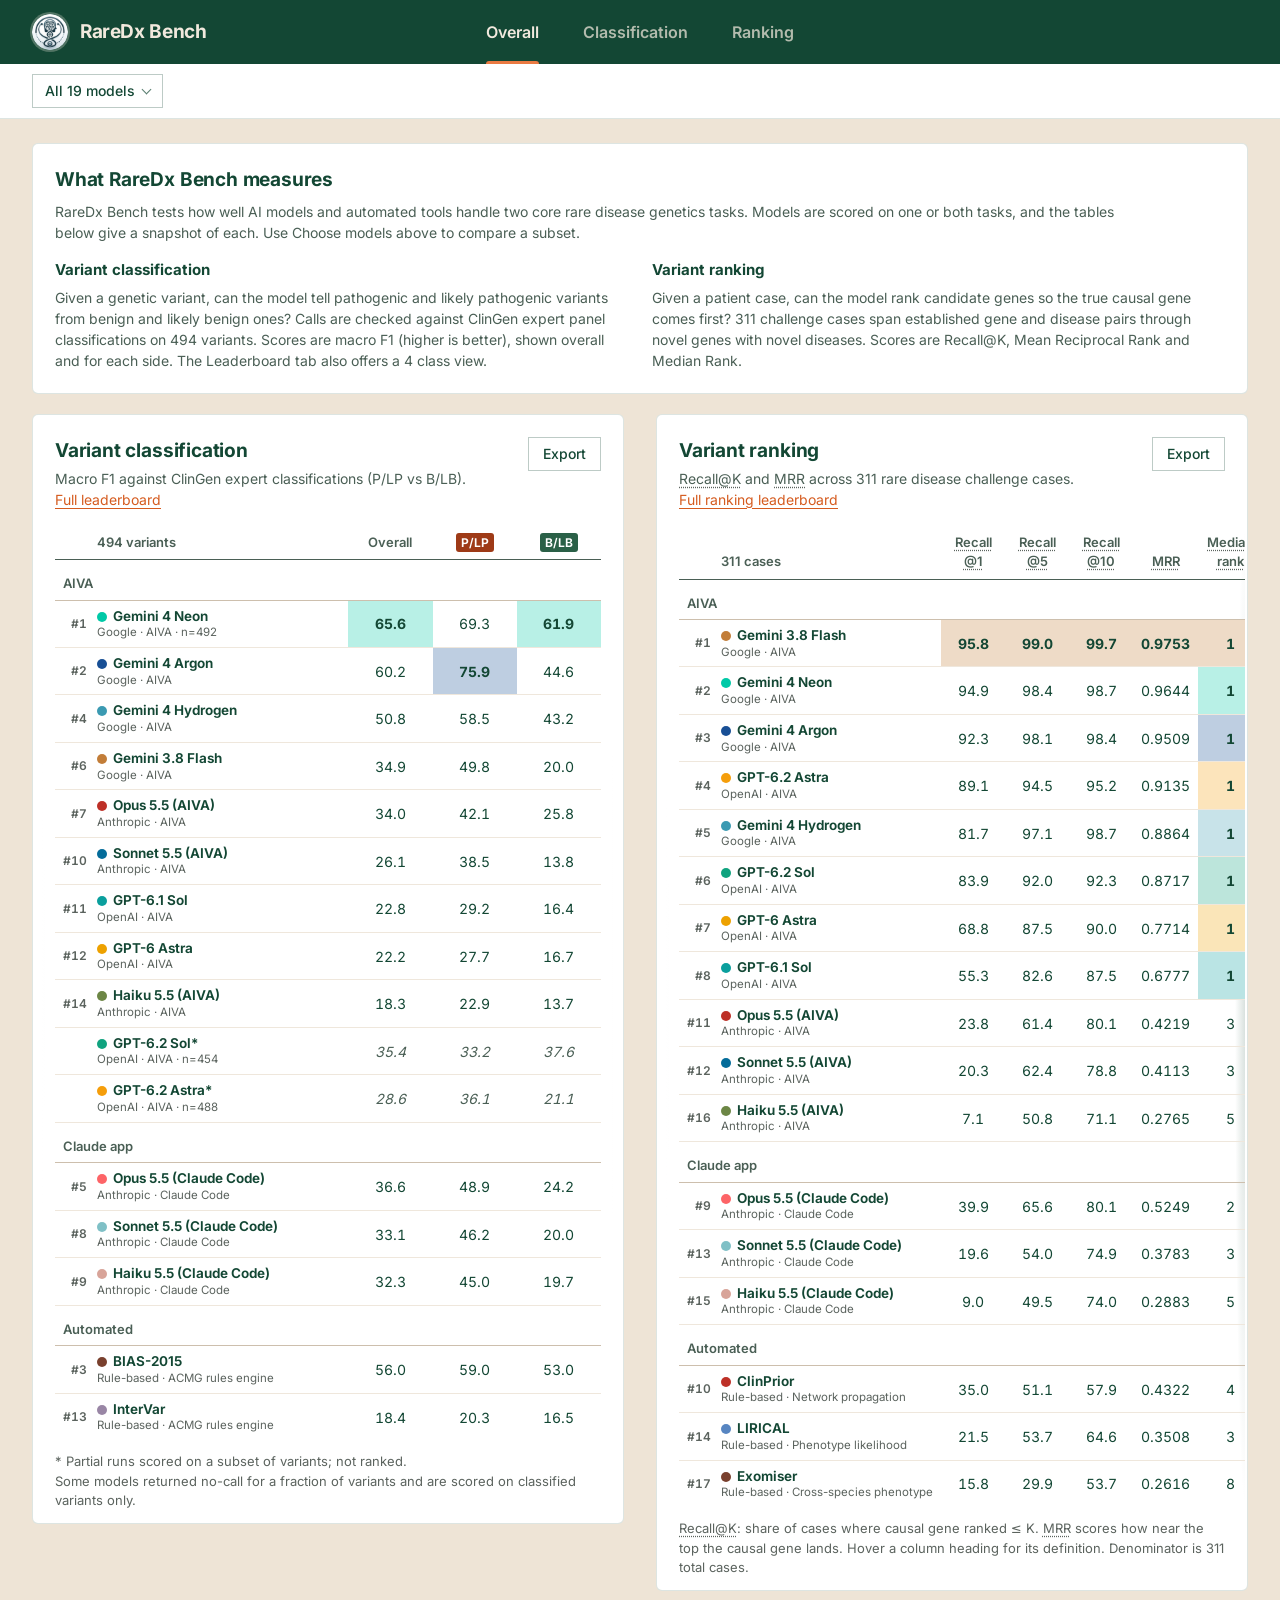
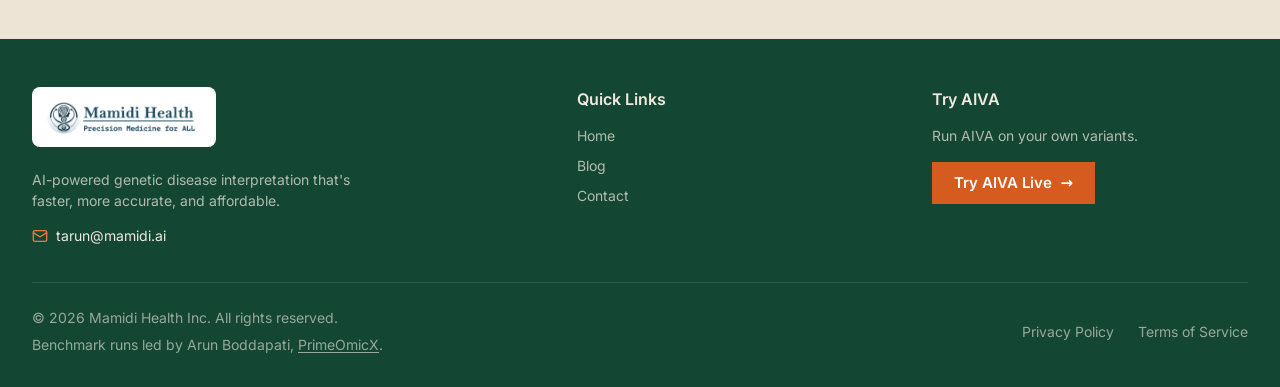
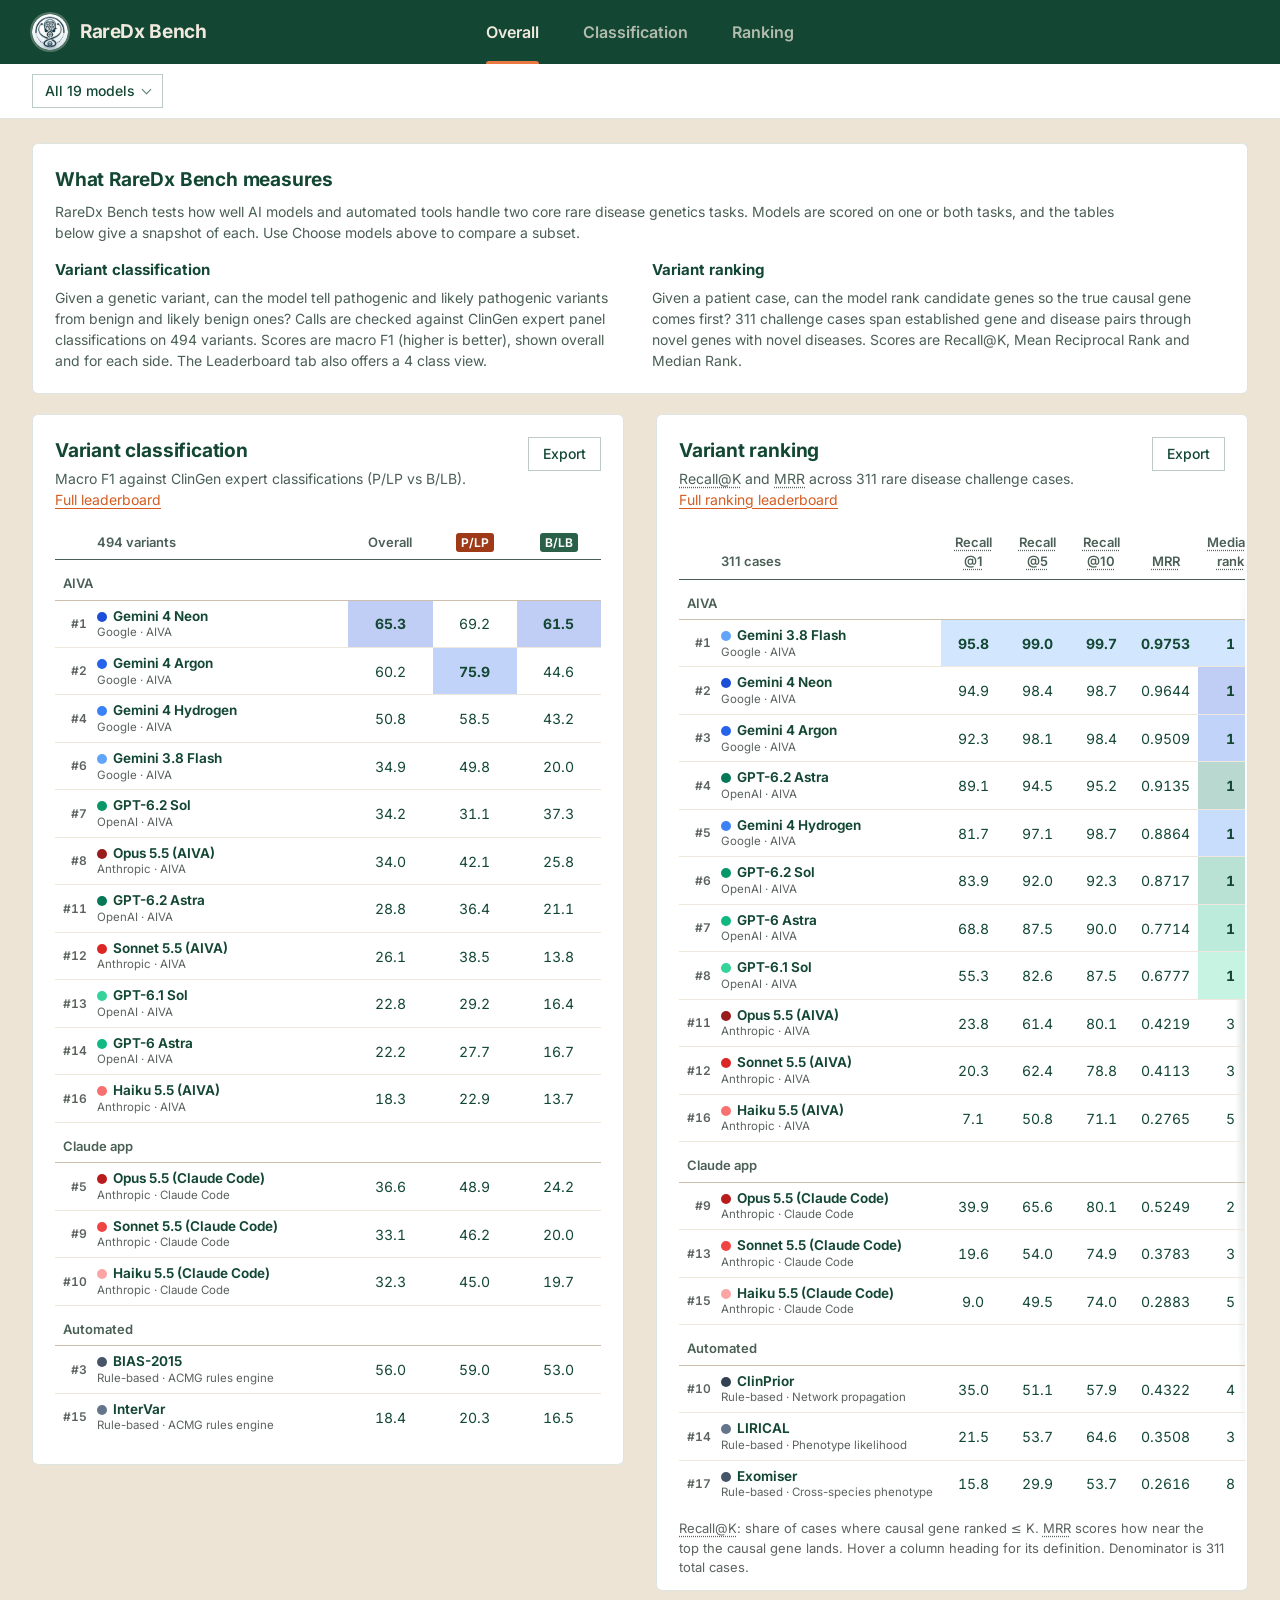
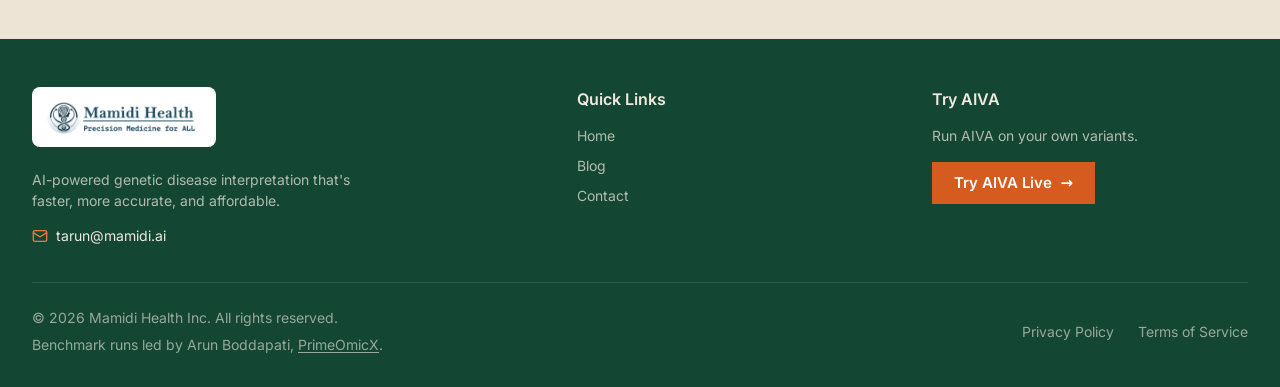
